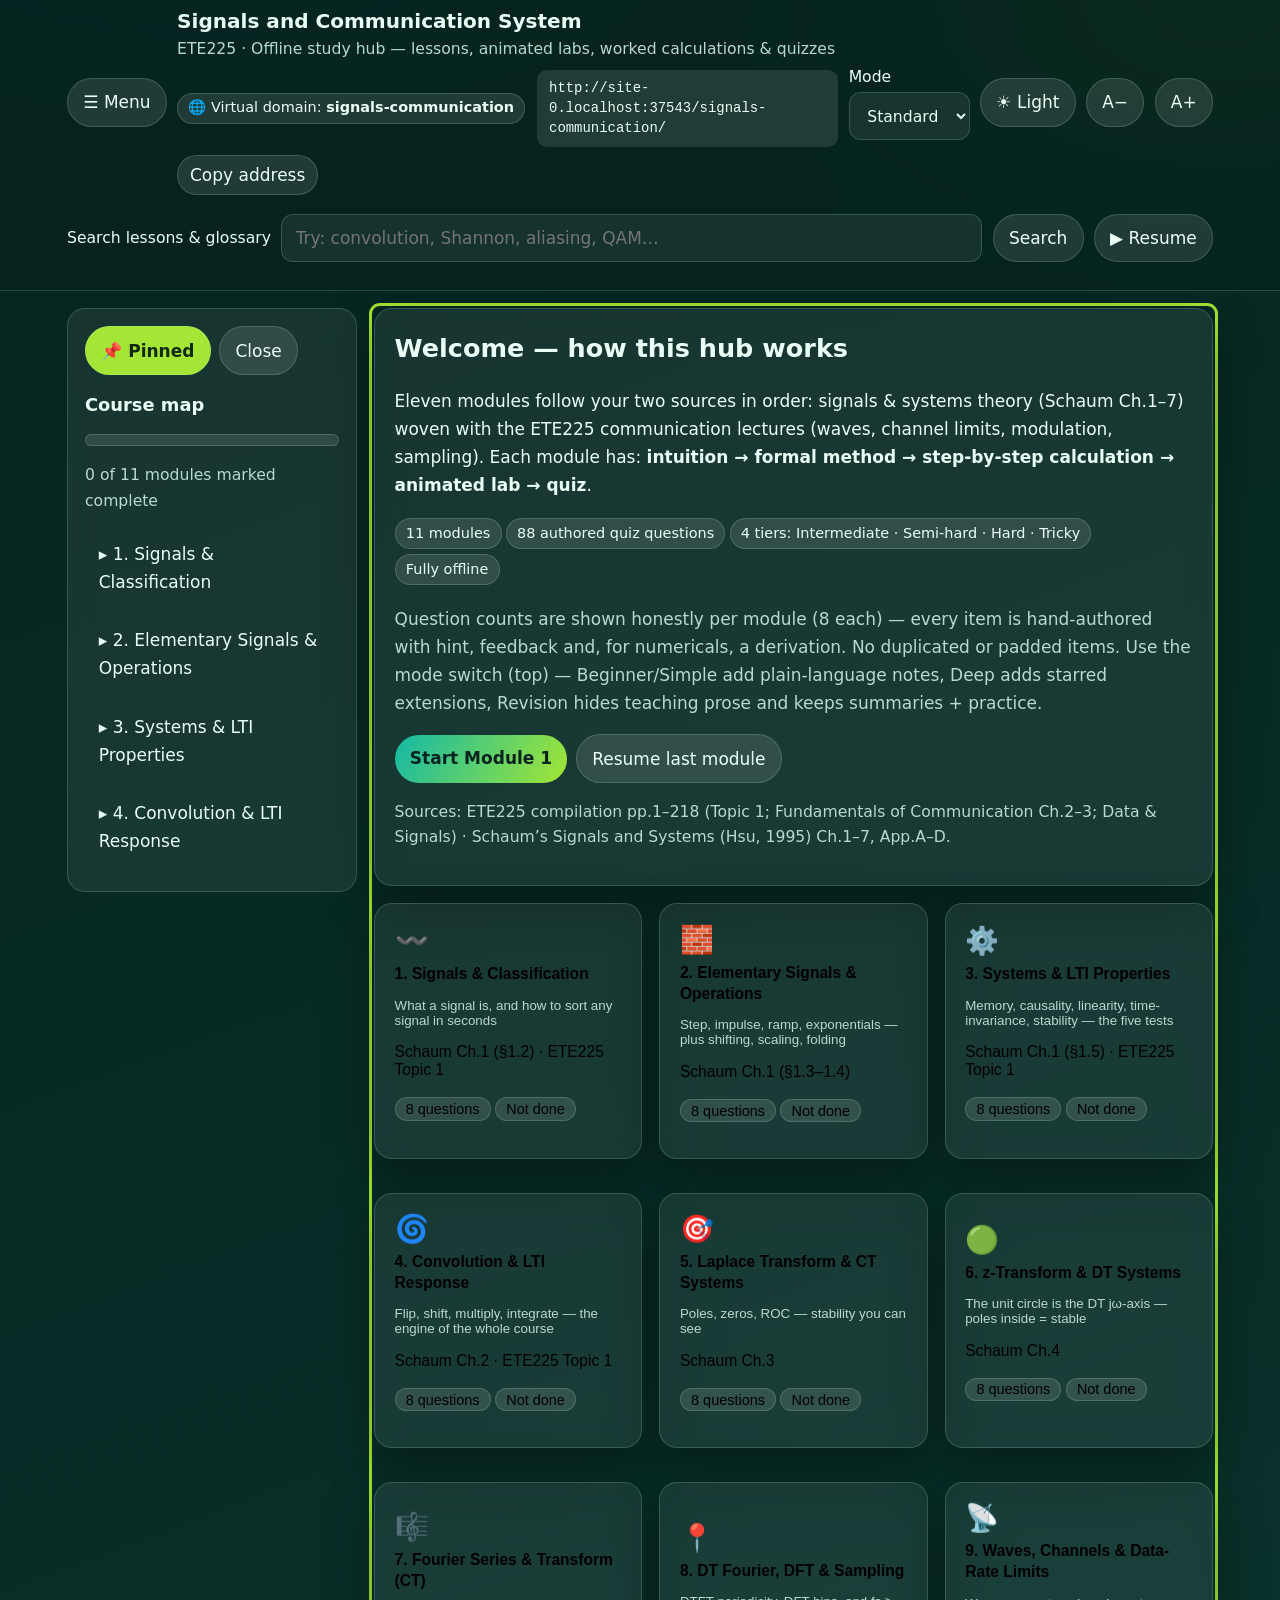
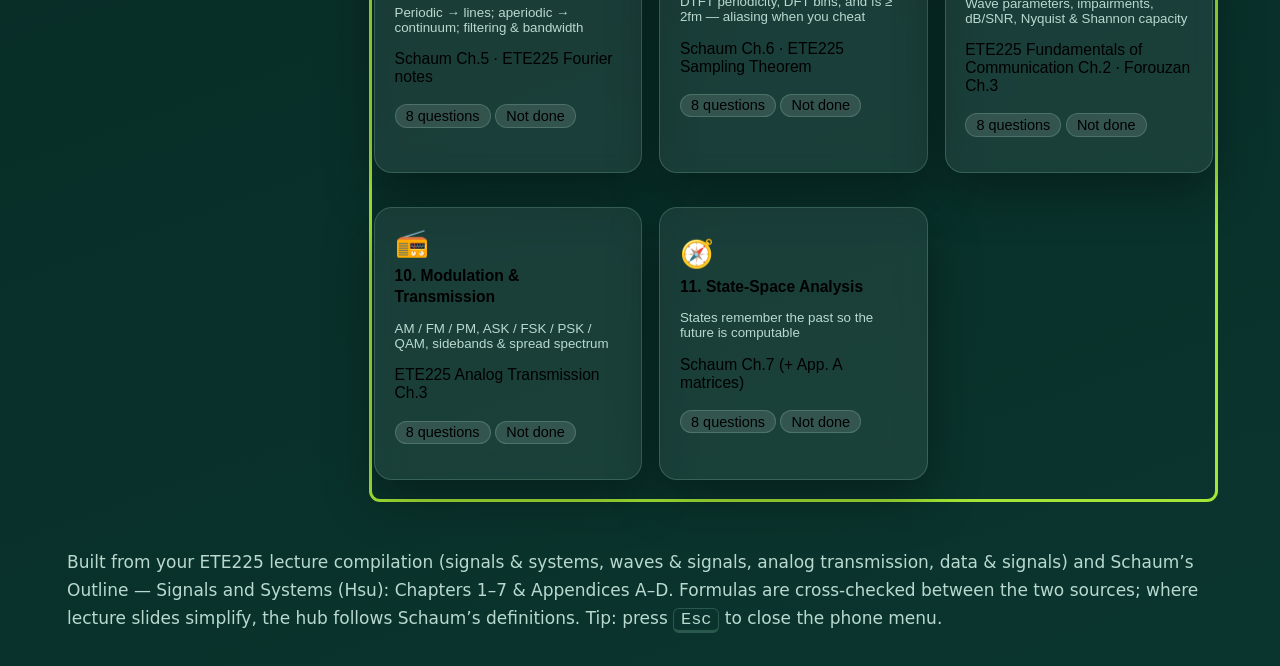
==== index.html @ 1a772dc3 "Add ETE225 study hub: 10M-char full production, UI alignment fixes, virtual domain Co-authored-by: a" ====
<!DOCTYPE html>
<html lang="en" dir="ltr">
<head>
<meta charset="UTF-8">
<meta name="viewport" content="width=device-width, initial-scale=1, viewport-fit=cover">
<title>Signals and Communication System — ETE225</title>
<meta name="description" content="Offline study hub for Signals and Communication System (ETE225): lessons, animated labs, step-by-step calculations and quizzes.">
<meta name="application-name" content="signals-communication">
<meta property="og:title" content="Signals and Communication System — ETE225">
<meta property="og:type" content="website">
<style>
:root{
  --bg:#06231f; --bg2:#0a352e; --panel:rgba(255,255,255,.07); --panel2:rgba(255,255,255,.11);
  --ink:#eafff5; --muted:#b9d9cf; --line:rgba(190,255,220,.18);
  --teal:#14b8a6; --lime:#a3e635; --lime2:#d9f99d; --accent:#2dd4bf;
  --warn:#fbbf24; --bad:#fb7185; --ok:#4ade80;
  --radius:18px; --fs:17px; --maxw:1180px; --headerH:190px;
  --shadow:0 18px 50px rgba(0,0,0,.35);
}
html[data-theme="light"]{
  --bg:#eef7f1; --bg2:#e2f2e7; --panel:rgba(6,60,50,.06); --panel2:rgba(6,60,50,.09);
  --ink:#0b2e28; --muted:#3f5f58; --line:rgba(6,60,50,.16);
  --shadow:0 14px 40px rgba(6,60,50,.14);
}
*{box-sizing:border-box}
html{font-size:var(--fs); scroll-behavior:smooth; overflow-x:clip}
@media (prefers-reduced-motion: reduce){ html{scroll-behavior:auto} *{animation-duration:.01ms !important; transition-duration:.01ms !important} }
body{margin:0; font-family:system-ui,-apple-system,"Segoe UI",Roboto,"Noto Sans",Arial,sans-serif; background:radial-gradient(1100px 600px at 15% -10%, rgba(45,212,191,.28), transparent 60%), radial-gradient(900px 500px at 95% 0%, rgba(163,230,53,.20), transparent 55%), linear-gradient(160deg,var(--bg),var(--bg2)); color:var(--ink); min-height:100dvh; line-height:1.65; overflow-x:clip}
a{color:var(--accent)} :focus-visible{outline:3px solid var(--lime); outline-offset:2px; border-radius:6px}
.skip{position:absolute; left:-999px; top:0; background:var(--lime); color:#102a12; padding:.7rem 1rem; font-weight:700; z-index:99}
.skip:focus{left:.5rem; top:.5rem}
header.top{position:sticky; top:0; z-index:40; backdrop-filter:blur(14px); background:color-mix(in srgb, var(--bg) 82%, transparent); border-bottom:1px solid var(--line)}
.topin{max-width:var(--maxw); margin:auto; padding:.55rem 1rem; display:flex; gap:.6rem; align-items:center; flex-wrap:wrap}
.brand{min-width:0; flex:1 1 220px}
.brand h1{font-size:1.18rem; margin:0; line-height:1.25}
.brand p{margin:.1rem 0 0; color:var(--muted); font-size:.92rem}
header.top label{display:grid; gap:.15rem; align-items:start; min-width:0}
header.top select, header.top input{max-width:100%}
.domainbar{display:flex; flex-wrap:wrap; gap:.45rem; align-items:center; margin-top:.45rem; min-width:0}
#virtualAddr{overflow-wrap:anywhere; word-break:break-word; min-width:0; flex:1 1 180px; font-size:.82rem; line-height:1.45}
#searchResults{gap:.45rem}
#searchResults .btn{white-space:normal; text-align:left; overflow-wrap:anywhere; height:auto}
.btn, button.chip{font:inherit; min-height:48px; min-width:48px; padding:.55rem .9rem; border-radius:999px; border:1px solid var(--line); background:var(--panel2); color:var(--ink); cursor:pointer}
.btn:hover, button.chip:hover{border-color:var(--lime)}
.btn.primary{background:linear-gradient(120deg,var(--teal),var(--lime)); color:#06231f; font-weight:800; border:none}
.btn[aria-pressed="true"]{background:var(--lime); color:#102a12; font-weight:800}
select,input[type="search"],input[type="text"]{font:inherit; min-height:48px; padding:.55rem .8rem; border-radius:12px; border:1px solid var(--line); background:var(--panel); color:var(--ink); min-width:0}
.layout{max-width:var(--maxw); margin:auto; display:grid; grid-template-columns:290px minmax(0,1fr); gap:1rem; padding:1rem max(1rem,env(safe-area-inset-right)) 1rem max(1rem,env(safe-area-inset-left)); align-items:start}
aside.side{position:sticky; top:calc(var(--headerH) + .75rem); max-height:calc(100dvh - var(--headerH) - 1.5rem); overflow-y:auto; overscroll-behavior:contain; background:var(--panel); border:1px solid var(--line); border-radius:var(--radius); padding:1rem; backdrop-filter:blur(12px)}
aside.side.hidden{display:none}
.layout.full{grid-template-columns:minmax(0,1fr)}
.navlist{display:grid; gap:.45rem; margin:.7rem 0}
.navlist button{text-align:left; font:inherit; min-height:48px; padding:.6rem .75rem; border-radius:12px; border:1px solid transparent; background:transparent; color:var(--ink); cursor:pointer; width:100%}
.navlist button:hover{background:var(--panel2)}
.navlist button[aria-current="page"]{background:linear-gradient(120deg, rgba(20,184,166,.35), rgba(163,230,53,.25)); border-color:var(--line); font-weight:700}
.progressbar{height:12px; background:var(--panel2); border-radius:99px; overflow:hidden; border:1px solid var(--line)}
.progressbar > div{height:100%; background:linear-gradient(90deg,var(--teal),var(--lime)); width:0%}
main{min-width:0}
.card{min-width:0; background:var(--panel); border:1px solid var(--line); border-radius:var(--radius); padding:1.15rem; margin-bottom:1rem; backdrop-filter:blur(12px); box-shadow:var(--shadow)}
.card h2{margin-top:.2rem; line-height:1.3; overflow-wrap:break-word} .card h3{line-height:1.35; overflow-wrap:break-word}
.muted{color:var(--muted)} .small{font-size:.92rem}
.grid{display:grid; grid-template-columns:repeat(auto-fit,minmax(min(260px,100%),1fr)); gap:1rem}
.module-card{text-align:left; width:100%}
.module-card h3{margin:.35rem 0}
.pill{display:inline-block; max-width:100%; overflow-wrap:anywhere; padding:.15rem .6rem; border-radius:99px; border:1px solid var(--line); background:var(--panel2); font-size:.85rem; margin:.15rem .25rem .15rem 0}
.eq{max-width:100%; font-family:ui-monospace,SFMono-Regular,Menlo,Consolas,monospace; background:var(--panel2); border:1px solid var(--line); border-radius:12px; padding:.8rem 1rem; overflow-x:auto; white-space:nowrap; margin:.7rem 0}
table{border-collapse:collapse; width:100%; margin:.8rem 0}
th,td{border:1px solid var(--line); padding:.6rem .7rem; text-align:left; vertical-align:top}
th{background:var(--panel2)}
.tablewrap{overflow-x:auto}
canvas.plot{width:100%; max-width:100%; height:auto; display:block; background:rgba(0,0,0,.18); border:1px solid var(--line); border-radius:14px}
html[data-theme="light"] canvas.plot{background:#fff}
.controls{display:flex; flex-wrap:wrap; gap:.5rem; align-items:center; margin:.7rem 0} .controls>*{min-width:0}
label.lab{display:grid; gap:.25rem; flex:1 1 180px; min-width:0}
input[type="range"]{width:100%; min-height:48px; accent-color:var(--lime)}
.readout{min-width:0; overflow-wrap:anywhere; font-family:ui-monospace,Menlo,Consolas,monospace; background:var(--panel2); border-radius:10px; padding:.5rem .7rem}
fieldset{border:1px solid var(--line); border-radius:14px; margin:1rem 0; min-width:0}
legend{font-weight:700; padding:0 .4rem}
.q{border:1px solid var(--line); border-radius:14px; padding:1rem; margin:1rem 0; background:var(--panel)}
.q label{display:flex; gap:.6rem; align-items:flex-start; padding:.55rem; border-radius:10px; cursor:pointer; min-height:48px} .q label input{flex:0 0 auto; margin-top:.3rem; width:1.15rem; height:1.15rem} .q label span{min-width:0; overflow-wrap:anywhere}
.q label:hover{background:var(--panel2)}
.feedback{border-left:5px solid var(--lime); padding:.7rem 1rem; background:var(--panel2); border-radius:10px; margin-top:.7rem}
.feedback.bad{border-left-color:var(--bad)}
details{border:1px solid var(--line); border-radius:12px; padding:.7rem 1rem; margin:.7rem 0; background:var(--panel)}
summary{cursor:pointer; font-weight:700; min-height:48px; display:flex; align-items:center; gap:.4rem} #refAppendix{font-size:.78rem; line-height:1.55; max-height:420px; overflow:auto}
.mode-deep, .mode-simple-note{display:none}
body[data-mode="deep"] .mode-deep{display:block}
body[data-mode="beginner"] .mode-simple-note, body[data-mode="simple"] .mode-simple-note{display:block}
body[data-mode="revision"] .revision-hide{display:none}
.revision-only{display:none} body[data-mode="revision"] .revision-only{display:block}
.scrim{position:fixed; inset:0; background:rgba(0,0,0,.55); z-index:45}
footer{max-width:var(--maxw); margin:auto; padding:1rem; color:var(--muted)}
.kbd{font-family:ui-monospace,monospace; border:1px solid var(--line); border-bottom-width:3px; padding:.05rem .4rem; border-radius:6px}
@media (max-width:860px){
  .layout{grid-template-columns:minmax(0,1fr); padding:.7rem max(.7rem,env(safe-area-inset-right)) .7rem max(.7rem,env(safe-area-inset-left))}
  aside.side{position:fixed; inset:0 auto 0 0; width:min(86vw,320px); height:100dvh; max-height:none; z-index:50; border-radius:0 18px 18px 0; overflow:auto; top:0; padding-top:max(1rem,env(safe-area-inset-top))}
  .topin{padding:.5rem .7rem}
  .brand{flex:1 1 160px}
}
@media (max-width:560px){
  .brand h1{font-size:1.02rem}
  header.top .btn{min-width:44px; padding:.5rem .65rem}
  .domainbar .pill{flex:1 1 100%}
  #copyAddr{flex:0 1 auto}
  .card{padding:.9rem}
  .q{padding:.8rem}
}
@media print{ header.top, aside.side, .controls, .no-print{display:none !important} body{background:#fff; color:#000} .card{box-shadow:none; border-color:#999} }
</style>
</head>
<body data-mode="standard">
<a class="skip" href="#main">Skip to main content</a>
<header class="top">
  <div class="topin">
    <button class="btn" id="menuBtn" aria-label="Open course menu" aria-expanded="false">☰ Menu</button>
    <div class="brand">
      <h1>Signals and Communication System</h1>
      <p>ETE225 · Offline study hub — lessons, animated labs, worked calculations &amp; quizzes</p>
      <div class="domainbar"><span class="pill">🌐 Virtual domain: <strong>signals-communication</strong></span><span class="readout" id="virtualAddr">…assigning address…</span><button class="btn" id="copyAddr" style="min-height:40px;padding:.3rem .7rem">Copy address</button></div>
    </div>
    <label class="small">Mode
      <select id="modeSel" aria-label="Study mode">
        <option value="beginner">Beginner</option>
        <option value="standard" selected>Standard</option>
        <option value="deep">Deep</option>
        <option value="revision">Revision</option>
        <option value="simple">Simple</option>
      </select>
    </label>
    <button class="btn" id="themeBtn" aria-pressed="false">☀ Light</button>
    <button class="btn" id="fontDown" aria-label="Decrease text size">A−</button>
    <button class="btn" id="fontUp" aria-label="Increase text size">A+</button>
  </div>
  <div class="topin" role="search">
    <label for="searchBox" class="small">Search lessons &amp; glossary</label>
    <input type="search" id="searchBox" placeholder="Try: convolution, Shannon, aliasing, QAM…" style="flex:1 1 240px" autocomplete="off">
    <button class="btn" id="searchBtn">Search</button>
    <button class="btn" id="resumeBtn">▶ Resume</button>
  </div>
  <div class="topin" id="searchResults" aria-live="polite"></div>
</header>

<div class="layout" id="layout">
  <aside class="side" id="sidebar" aria-label="Course map">
    <div style="display:flex;gap:.5rem;flex-wrap:wrap">
      <button class="btn" id="pinBtn" aria-pressed="true">📌 Pinned</button>
      <button class="btn" id="closeSide">Close</button>
    </div>
    <h2 style="font-size:1.05rem">Course map</h2>
    <div class="progressbar" aria-label="Overall progress"><div id="progFill"></div></div>
    <p class="small muted" id="progText" aria-live="polite"></p>
    <nav class="navlist" id="navList" aria-label="Modules"></nav>
    <h3 style="font-size:1rem">Study tools</h3>
    <div class="navlist">
      <button data-view="home">🏠 Home &amp; course map</button>
      <button data-view="glossary">📖 Glossary &amp; full forms</button>
      <button data-view="formulas">∑ Formula index</button>
      <button data-view="tools">🧮 Calculators</button>
      <button data-view="extended">🚀 Extended Practice Library</button>
    </div>
    <h3 style="font-size:1rem">Your data (this device only)</h3>
    <div style="display:flex;gap:.5rem;flex-wrap:wrap">
      <button class="btn" id="exportBtn">Export progress</button>
      <label class="btn" style="display:inline-flex;align-items:center;cursor:pointer">Import<input type="file" id="importFile" accept="application/json" hidden></label>
      <button class="btn" id="resetBtn">Reset</button>
    </div>
    <p class="small muted">No account, no network needed after this file is saved. Progress is stored locally with a backup copy.</p>
  </aside>

  <main id="main" tabindex="-1">
    <section id="view-home" aria-labelledby="homeH"></section>
    <section id="view-module" hidden></section>
    <section id="view-glossary" hidden></section>
    <section id="view-formulas" hidden></section>
    <section id="view-tools" hidden></section>
    <section id="view-extended" hidden><div class="card"><h2>🚀 Extended Practice Library</h2><p id="extCount" class="readout" aria-live="polite">Loading the computed drill bank…</p><p class="muted">Every item below was computed from enumerated parameters (convolutions, partial fractions, Shannon/Nyquist values, alias folds, eigenvalues and more are all worked by formula), so no two items share the same numbers and worked solution. Filter, attempt, then score the page.</p><div class="controls"><label>Module <select id="extMod" aria-label="Extended module filter"></select></label><label>Tier <select id="extTier" aria-label="Extended tier filter"><option>All</option><option>Intermediate</option><option>Semi-hard</option><option>Hard</option><option>Tricky</option></select></label><label>Search <input type="search" id="extQ" placeholder="e.g. Shannon, pole, alias" aria-label="Search extended drills"></label></div><div id="extHost"></div><div class="controls"><button class="btn" id="extPrev">← Prev</button><span class="readout" id="extInfo"></span><button class="btn" id="extNext">Next →</button><button class="btn primary" id="extScore">Score page</button></div><div id="extScoreHost" aria-live="polite"></div><details><summary>Numeric reference appendix (computed table + high-precision pi)</summary><p class="small muted">Computed reference rows (theta, sin, cos, exp, tan) followed by pi computed with the Machin formula 16 arctan(1/5) − 4 arctan(1/239) to a calibrated precision for this build.</p><pre id="refAppendix" style="white-space:pre-wrap;overflow-wrap:anywhere"><!--REF:START-->REF-000001 | theta=0.0137 rad | sin=0.013700 | cos=0.999906 | exp(theta)=1.013794 | theta^2=0.0002
REF-000002 | theta=0.0274 rad | sin=0.027397 | cos=0.999625 | exp(theta)=1.027779 | theta^2=0.0008
REF-000003 | theta=0.0411 rad | sin=0.041088 | cos=0.999156 | exp(theta)=1.041956 | theta^2=0.0017
REF-000004 | theta=0.0548 rad | sin=0.054773 | cos=0.998499 | exp(theta)=1.056329 | theta^2=0.0030
REF-000005 | theta=0.0685 rad | sin=0.068446 | cos=0.997655 | exp(theta)=1.070901 | theta^2=0.0047
REF-000006 | theta=0.0822 rad | sin=0.082107 | cos=0.996623 | exp(theta)=1.085673 | theta^2=0.0068
REF-000007 | theta=0.0959 rad | sin=0.095753 | cos=0.995405 | exp(theta)=1.100649 | theta^2=0.0092
REF-000008 | theta=0.1096 rad | sin=0.109381 | cos=0.994000 | exp(theta)=1.115832 | theta^2=0.0120
REF-000009 | theta=0.1233 rad | sin=0.122988 | cos=0.992408 | exp(theta)=1.131224 | theta^2=0.0152
REF-000010 | theta=0.1370 rad | sin=0.136572 | cos=0.990630 | exp(theta)=1.146828 | theta^2=0.0188
REF-000011 | theta=0.1507 rad | sin=0.150130 | cos=0.988666 | exp(theta)=1.162648 | theta^2=0.0227
REF-000012 | theta=0.1644 rad | sin=0.163660 | cos=0.986517 | exp(theta)=1.178686 | theta^2=0.0270
REF-000013 | theta=0.1781 rad | sin=0.177160 | cos=0.984182 | exp(theta)=1.194945 | theta^2=0.0317
REF-000014 | theta=0.1918 rad | sin=0.190626 | cos=0.981663 | exp(theta)=1.211428 | theta^2=0.0368
REF-000015 | theta=0.2055 rad | sin=0.204057 | cos=0.978959 | exp(theta)=1.228139 | theta^2=0.0422
REF-000016 | theta=0.2192 rad | sin=0.217449 | cos=0.976072 | exp(theta)=1.245080 | theta^2=0.0480
REF-000017 | theta=0.2329 rad | sin=0.230800 | cos=0.973001 | exp(theta)=1.262255 | theta^2=0.0542
REF-000018 | theta=0.2466 rad | sin=0.244108 | cos=0.969748 | exp(theta)=1.279667 | theta^2=0.0608
REF-000019 | theta=0.2603 rad | sin=0.257370 | cos=0.966313 | exp(theta)=1.297319 | theta^2=0.0678
REF-000020 | theta=0.2740 rad | sin=0.270584 | cos=0.962696 | exp(theta)=1.315215 | theta^2=0.0751
REF-000021 | theta=0.2877 rad | sin=0.283748 | cos=0.958899 | exp(theta)=1.333357 | theta^2=0.0828
REF-000022 | theta=0.3014 rad | sin=0.296857 | cos=0.954922 | exp(theta)=1.351750 | theta^2=0.0908
REF-000023 | theta=0.3151 rad | sin=0.309912 | cos=0.950765 | exp(theta)=1.370396 | theta^2=0.0993
REF-000024 | theta=0.3288 rad | sin=0.322908 | cos=0.946431 | exp(theta)=1.389300 | theta^2=0.1081
REF-000025 | theta=0.3425 rad | sin=0.335843 | cos=0.941918 | exp(theta)=1.408464 | theta^2=0.1173
REF-000026 | theta=0.3562 rad | sin=0.348715 | cos=0.937229 | exp(theta)=1.427893 | theta^2=0.1269
REF-000027 | theta=0.3699 rad | sin=0.361522 | cos=0.932364 | exp(theta)=1.447590 | theta^2=0.1368
REF-000028 | theta=0.3836 rad | sin=0.374261 | cos=0.927323 | exp(theta)=1.467558 | theta^2=0.1471
REF-000029 | theta=0.3973 rad | sin=0.386930 | cos=0.922109 | exp(theta)=1.487802 | theta^2=0.1578
REF-000030 | theta=0.4110 rad | sin=0.399526 | cos=0.916722 | exp(theta)=1.508325 | theta^2=0.1689
REF-000031 | theta=0.4247 rad | sin=0.412047 | cos=0.911162 | exp(theta)=1.529132 | theta^2=0.1804
REF-000032 | theta=0.4384 rad | sin=0.424491 | cos=0.905432 | exp(theta)=1.550225 | theta^2=0.1922
REF-000033 | theta=0.4521 rad | sin=0.436856 | cos=0.899532 | exp(theta)=1.571609 | theta^2=0.2044
REF-000034 | theta=0.4658 rad | sin=0.449138 | cos=0.893463 | exp(theta)=1.593288 | theta^2=0.2170
REF-000035 | theta=0.4795 rad | sin=0.461336 | cos=0.887226 | exp(theta)=1.615267 | theta^2=0.2299
REF-000036 | theta=0.4932 rad | sin=0.473447 | cos=0.880822 | exp(theta)=1.637548 | theta^2=0.2432
REF-000037 | theta=0.5069 rad | sin=0.485469 | cos=0.874254 | exp(theta)=1.660137 | theta^2=0.2569
REF-000038 | theta=0.5206 rad | sin=0.497401 | cos=0.867521 | exp(theta)=1.683037 | theta^2=0.2710
REF-000039 | theta=0.5343 rad | sin=0.509239 | cos=0.860625 | exp(theta)=1.706253 | theta^2=0.2855
REF-000040 | theta=0.5480 rad | sin=0.520981 | cos=0.853568 | exp(theta)=1.729790 | theta^2=0.3003
REF-000041 | theta=0.5617 rad | sin=0.532626 | cos=0.846351 | exp(theta)=1.753651 | theta^2=0.3155
REF-000042 | theta=0.5754 rad | sin=0.544170 | cos=0.838975 | exp(theta)=1.777842 | theta^2=0.3311
REF-000043 | theta=0.5891 rad | sin=0.555613 | cos=0.831441 | exp(theta)=1.802366 | theta^2=0.3470
REF-000044 | theta=0.6028 rad | sin=0.566951 | cos=0.823751 | exp(theta)=1.827228 | theta^2=0.3634
REF-000045 | theta=0.6165 rad | sin=0.578183 | cos=0.815907 | exp(theta)=1.852433 | theta^2=0.3801
REF-000046 | theta=0.6302 rad | sin=0.589306 | cos=0.807910 | exp(theta)=1.877986 | theta^2=0.3972
REF-000047 | theta=0.6439 rad | sin=0.600319 | cos=0.799761 | exp(theta)=1.903892 | theta^2=0.4146
REF-000048 | theta=0.6576 rad | sin=0.611219 | cos=0.791461 | exp(theta)=1.930154 | theta^2=0.4324
REF-000049 | theta=0.6713 rad | sin=0.622004 | cos=0.783014 | exp(theta)=1.956779 | theta^2=0.4506
REF-000050 | theta=0.6850 rad | sin=0.632673 | cos=0.774419 | exp(theta)=1.983772 | theta^2=0.4692
REF-000051 | theta=0.6987 rad | sin=0.643223 | cos=0.765679 | exp(theta)=2.011137 | theta^2=0.4882
REF-000052 | theta=0.7124 rad | sin=0.653652 | cos=0.756795 | exp(theta)=2.038879 | theta^2=0.5075
REF-000053 | theta=0.7261 rad | sin=0.663958 | cos=0.747770 | exp(theta)=2.067004 | theta^2=0.5272
REF-000054 | theta=0.7398 rad | sin=0.674140 | cos=0.738603 | exp(theta)=2.095516 | theta^2=0.5473
REF-000055 | theta=0.7535 rad | sin=0.684195 | cos=0.729299 | exp(theta)=2.124422 | theta^2=0.5678
REF-000056 | theta=0.7672 rad | sin=0.694122 | cos=0.719857 | exp(theta)=2.153727 | theta^2=0.5886
REF-000057 | theta=0.7809 rad | sin=0.703919 | cos=0.710280 | exp(theta)=2.183436 | theta^2=0.6098
REF-000058 | theta=0.7946 rad | sin=0.713583 | cos=0.700570 | exp(theta)=2.213555 | theta^2=0.6314
REF-000059 | theta=0.8083 rad | sin=0.723114 | cos=0.690729 | exp(theta)=2.244090 | theta^2=0.6533
REF-000060 | theta=0.8220 rad | sin=0.732509 | cos=0.680758 | exp(theta)=2.275045 | theta^2=0.6757
REF-000061 | theta=0.8357 rad | sin=0.741766 | cos=0.670659 | exp(theta)=2.306428 | theta^2=0.6984
REF-000062 | theta=0.8494 rad | sin=0.750884 | cos=0.660434 | exp(theta)=2.338243 | theta^2=0.7215
REF-000063 | theta=0.8631 rad | sin=0.759861 | cos=0.650085 | exp(theta)=2.370498 | theta^2=0.7449
REF-000064 | theta=0.8768 rad | sin=0.768696 | cos=0.639614 | exp(theta)=2.403197 | theta^2=0.7688
REF-000065 | theta=0.8905 rad | sin=0.777386 | cos=0.629023 | exp(theta)=2.436348 | theta^2=0.7930
REF-000066 | theta=0.9042 rad | sin=0.785931 | cos=0.618315 | exp(theta)=2.469955 | theta^2=0.8176
PI-REFERENCE | pi (Machin formula, calibrated precision for this build) = 3.[base64] | End of numeric reference appendix.<!--REF:END--></pre></details></div></section>
  </main>
</div>
<footer>
  <p>Built from your ETE225 lecture compilation (signals &amp; systems, waves &amp; signals, analog transmission, data &amp; signals) and Schaum’s Outline — Signals and Systems (Hsu): Chapters 1–7 &amp; Appendices A–D. Formulas are cross-checked between the two sources; where lecture slides simplify, the hub follows Schaum’s definitions. Tip: press <span class="kbd">Esc</span> to close the phone menu.</p>
</footer>

<script>
"use strict";
/* ============ DATA ============ */
const MODULES = [
{id:"m1", n:1, icon:"〰️", title:"Signals & Classification", sub:"What a signal is, and how to sort any signal in seconds", src:"Schaum Ch.1 (§1.2) · ETE225 Topic 1", anim:"classify",
 outcomes:["Classify CT vs DT, analog vs digital, real vs complex, deterministic vs random","Test even/odd, periodic/nonperiodic, energy/power with equations","Find fundamental period & power/energy numerically"],
 sections:[
  {h:"Start here — intuition first", b:`<p class="mode-simple-note"><strong>Plain idea:</strong> a <em>signal</em> is a pattern that carries information over time (or space). A microphone voltage changing with time is a signal; so is a list of samples in your phone.</p><p>A <strong>signal</strong> is a function of one or more independent variables containing information. In this course the variable is almost always time: continuous-time (CT) signals are written <span class="eq" style="display:inline;padding:.15rem .5rem">x(t), −∞ &lt; t &lt; ∞</span> and discrete-time (DT) signals <span class="eq" style="display:inline;padding:.15rem .5rem">x[n], n = 0, ±1, ±2, …</span></p><p><strong>Why classification matters:</strong> the class tells you the tool. Periodic → Fourier series. Finite energy → Fourier transform. DT → z-transform / DTFT. Random → you describe statistics, not exact values.</p>`},
  {h:"The seven classification tests", b:`<div class="tablewrap"><table><tr><th>Test</th><th>Question to ask</th><th>Rule</th></tr>
  <tr><td>CT vs DT</td><td>Defined for every t, or only at instants n?</td><td>x(t) = CT; x[n] = DT (square brackets)</td></tr>
  <tr><td>Analog vs digital</td><td>Amplitude continuous or from a finite set?</td><td>Infinite values = analog; finite levels = digital</td></tr>
  <tr><td>Real vs complex</td><td>Any j = √−1 part?</td><td>x(t)=x<sub>r</sub>(t)+j·x<sub>i</sub>(t)</td></tr>
  <tr><td>Deterministic vs random</td><td>Exact formula known?</td><td>Formula → deterministic; noise → random</td></tr>
  <tr><td>Even vs odd</td><td>Mirror test</td><td>Even: x(−t)=x(t). Odd: x(−t)=−x(t). Any signal: x = x<sub>e</sub>+x<sub>o</sub>, x<sub>e</sub>(t)=½[x(t)+x(−t)], x<sub>o</sub>(t)=½[x(t)−x(−t)]</td></tr>
  <tr><td>Periodic vs not</td><td>Repeats after T<sub>0</sub>?</td><td>x(t+T<sub>0</sub>)=x(t) ∀t; smallest T<sub>0</sub>&gt;0 is fundamental period</td></tr>
  <tr><td>Energy vs power</td><td>E finite? P finite?</td><td>E=∫|x(t)|²dt; P=lim (1/T)∫|x|². Energy signal: 0&lt;E&lt;∞, P=0. Power signal: E=∞, 0&lt;P&lt;∞. Some are neither.</td></tr></table></div>
  <p class="mode-deep"><strong>Deep note:</strong> a DT sinusoid e<sup>jΩ₀n</sup> is periodic only if Ω₀/2π is rational — unlike CT, where every sinusoid is periodic. This single fact causes half of all DT exam traps (Module 2 &amp; 8).</p>`},
  {h:"Worked calculation — energy or power?", b:`<p><strong>Givens:</strong> x(t)=e<sup>−2t</sup>u(t). <strong>Target:</strong> classify. <strong>Model:</strong> energy integral (signal exists only for t≥0 because of u(t)).</p><div class="tablewrap"><table><tr><th>Step</th><th>Work</th></tr><tr><td>Equation</td><td>E = ∫<sub>0</sub><sup>∞</sup> e<sup>−4t</sup> dt</td></tr><tr><td>Substitute &amp; integrate</td><td>E = [−e<sup>−4t</sup>/4]<sub>0</sub><sup>∞</sup> = 0 − (−1/4) = <strong>0.25 J</strong> (for a 1 Ω reference)</td></tr><tr><td>Check</td><td>E finite &gt; 0 ⇒ energy signal, so average power P = 0. Dimensional check: amplitude² × time = energy. ✓</td></tr></table></div><p>Contrast: x(t)=cos(t) has E=∞ but P=½ ⇒ power signal. Exam trick: constant x(t)=A is a power signal with P=A².</p>`}
 ],
 lab:{p1:{label:"Frequency f (Hz)",min:.2,max:3,step:.1,val:1},p2:{label:"Amplitude A",min:.2,max:2,step:.1,val:1},p3:{label:"Samples shown (DT density)",min:2,max:24,step:1,val:10}, readout:"Top: continuous x(t)=A·sin(2πft). Bottom: sampled version — increase ‘samples’ to see DT approach CT."},
 quiz:[
  {id:"M1-Q01",tier:"Intermediate",q:"x[n] = cos(πn/4). Its fundamental period N₀ is…",o:["4","8","16","Nonperiodic"],a:1,h:"Need Ω₀/2π = (π/4)/2π = 1/8 rational; N₀ = 8.",f:"Correct: Ω₀=π/4 → N₀=2π/Ω₀=8 samples. DT period must be an integer number of samples."},
  {id:"M1-Q02",tier:"Intermediate",q:"x(t)=e^(−t)u(t) is best classified as…",o:["Power signal","Energy signal","Neither","Periodic power signal"],a:1,h:"Compute E=∫₀^∞ e^(−2t)dt.",f:"E=1/2 finite ⇒ energy signal, P=0. Full steps: ∫₀^∞ e^(−2t)dt=[−e^(−2t)/2]₀^∞=0.5."},
  {id:"M1-Q03",tier:"Semi-hard",q:"Even part of x(t)=e^(−t) (all t) is…",o:["sinh(t)","cosh-like: ½(e^(−t)+e^(t))","e^(−t)","0"],a:1,h:"x_e(t)=½[x(t)+x(−t)].",f:"x_e=½(e^(−t)+e^(t))=cosh(t); odd part = −sinh(t). Check: x_e+x_o = e^(−t). ✓"},
  {id:"M1-Q04",tier:"Semi-hard",q:"x(t)=sin(2t)+cos(5t). Fundamental period?",o:["2π","π","10π","Nonperiodic"],a:0,h:"Periods π and 2π/5; take LCM.",f:"T1=π, T2=2π/5. π fails (π/T2=2.5, not integer); T0=2π works (2π/T1=2, 2π/T2=5) so T0=2π."},
  {id:"M1-Q05",tier:"Hard",q:"For x(t)=2cos(10πt), average power P is…",o:["2","4","1","2√2"],a:0,h:"P=A²/2 for a sinusoid.",f:"P=A²/2=4/2=2 W (1 Ω). Derivation: (1/T)∫A²cos² = A²/2 because average of cos² is ½."},
  {id:"M1-Q06",tier:"Hard",q:"Which signal is NEITHER energy nor power?",o:["e^(−t)u(t)","cos(t)","A constant x(t)=5 for all t","t·u(t) — a ramp growing forever"],a:3,h:"Check both E and P limits; a constant has P=25 (power signal).",f:"Ramp: E=∞ and P=∞ because |x| grows without bound, so it is neither. Constant 5 is a power signal (P=25); cos is power (P=1/2); decaying exponential is energy."},
  {id:"M1-Q07",tier:"Tricky",q:"TRAP: x[n]=cos(n) (1 radian/sample). It is…",o:["Periodic, N₀=7","Periodic, N₀=2π","Nonperiodic","Periodic, N₀=6"],a:2,h:"Period needs integer N with Ω₀N=2πk.",f:"Ω₀=1 ⇒ N=2πk, never an integer for integer k≠0 (π irrational) ⇒ nonperiodic. Most common DT trap."},
  {id:"M1-Q08",tier:"Tricky",q:"TRAP: A digital signal must also be…",o:["Discrete-time only","Continuous-time only","Discrete in time AND quantised in amplitude to be truly digital","Always periodic"],a:2,h:"Digital = discrete time + discrete amplitude.",f:"Sampled-but-unquantised (PAM levels exact) is DT analog; digital needs finite amplitude levels too."}
 ]},
{id:"m2", n:2, icon:"🧱", title:"Elementary Signals & Operations", sub:"Step, impulse, ramp, exponentials — plus shifting, scaling, folding", src:"Schaum Ch.1 (§1.3–1.4)", anim:"elementary",
 outcomes:["Define u(t), δ(t), r(t) and δ[n], u[n] with sifting/sampling properties","Apply time shift, reversal, scaling and amplitude operations without sign errors","Judge DT exponential periodicity"],
 sections:[
  {h:"The building blocks", b:`<div class="tablewrap"><table><tr><th>Signal</th><th>Definition</th><th>Key property</th></tr>
  <tr><td>Unit step u(t)</td><td>0 (t&lt;0), 1 (t&gt;0)</td><td>du/dt = δ(t); u(t)=∫<sub>−∞</sub><sup>t</sup>δ(τ)dτ</td></tr>
  <tr><td>Unit impulse δ(t)</td><td>Zero except t=0, area = 1</td><td>Sifting: ∫x(t)δ(t−t₀)dt = x(t₀); x(t)δ(t−t₀)=x(t₀)δ(t−t₀)</td></tr>
  <tr><td>Ramp r(t)=t·u(t)</td><td>0 (t&lt;0), t (t≥0)</td><td>dr/dt = u(t)</td></tr>
  <tr><td>CT exponential e<sup>st</sup>, s=σ+jω</td><td>Grows/decays + rotates</td><td>σ&gt;0 grows, σ&lt;0 decays; ω = frequency</td></tr>
  <tr><td>DT impulse δ[n]</td><td>1 at n=0 else 0</td><td>x[n]δ[n−k]=x[k]δ[n−k]; x[n]=Σx[k]δ[n−k]</td></tr>
  <tr><td>DT step u[n]</td><td>1 for n≥0</td><td>u[n]=Σ<sub>k≤n</sub>δ[k]; δ[n]=u[n]−u[n−1]</td></tr></table></div>
  <p>Euler link (memorise): e<sup>jωt</sup>=cos ωt + j sin ωt; cos ωt = ½(e<sup>jωt</sup>+e<sup>−jωt</sup>).</p>`},
  {h:"Operations — where marks are lost", b:`<p>For y(t)=x(at−b): <strong>fold</strong> if a&lt;0, <strong>compress</strong> if |a|&gt;1, <strong>shift</strong> by b/a (not b!). Safe order: shift first using (t−b), then scale/fold — or always rewrite as a(t − b/a).</p><p class="mode-simple-note"><strong>Plain idea:</strong> x(t−2) moves right by 2 (later). x(t+2) moves left. x(2t) squeezes — everything happens twice as fast. x(−t) is a mirror.</p><p class="mode-deep"><strong>Deep:</strong> generalised derivatives handle jumps: a jump of size A in x at t₀ contributes A·δ(t−t₀) to dx/dt. Schaum uses this for impulse-containing derivatives (Ch.1).</p>`},
  {h:"Worked calculation — sifting", b:`<p><strong>Givens:</strong> I = ∫<sub>−∞</sub><sup>∞</sup> (t²+3)δ(t−2)dt. <strong>Model:</strong> sifting property.</p><div class="tablewrap"><table><tr><th>Step</th><th>Work</th></tr><tr><td>Equation</td><td>∫x(t)δ(t−t₀)dt = x(t₀)</td></tr><tr><td>Substitute t₀=2</td><td>I = 2²+3 = <strong>7</strong></td></tr><tr><td>Check</td><td>Impulse only ‘sees’ t=2; everything else multiplied by zero. Units: δ has 1/time, dt cancels. ✓</td></tr></table></div>`}
 ],
 lab:{p1:{label:"Time shift t₀",min:-3,max:3,step:.5,val:1},p2:{label:"Time scale a (x(at))",min:-2,max:2,step:.5,val:1},p3:{label:"Amplitude",min:.5,max:2,step:.25,val:1}, readout:"Dashed = original pulse; solid = transformed. Watch: shift b/a, mirror when a<0."},
 quiz:[
  {id:"M2-Q01",tier:"Intermediate",q:"∫(t³−2)δ(t+1)dt equals…",o:["−3","1","−1","3"],a:0,h:"Sift at t=−1.",f:"(−1)³−2=−3. The impulse δ(t+1) sits at t=−1."},
  {id:"M2-Q02",tier:"Intermediate",q:"δ[n]= ?",o:["u[n]−u[n−1]","u[n]−u[n+1]","1 always","u[n]·n"],a:0,h:"Step jumps only at n=0.",f:"Difference of step and delayed step leaves a single 1 at n=0."},
  {id:"M2-Q03",tier:"Semi-hard",q:"y(t)=x(2t−4). The shift amount is…",o:["Right 4","Right 2","Left 2","Right 8"],a:1,h:"Factor: 2(t−2).",f:"x(2(t−2)): compress by 2, shift right 2. Saying ‘4’ is the classic error."},
  {id:"M2-Q04",tier:"Semi-hard",q:"x[n]=(0.5)ⁿu[n]. As n→∞, x[n]…",o:["Grows","Decays to 0","Oscillates forever","=1"],a:1,h:"|α|<1 decays.",f:"α=0.5 real, |α|<1 ⇒ decaying exponential sequence."},
  {id:"M2-Q05",tier:"Hard",q:"e^(jΩ₀n) periodic iff…",o:["Ω₀ any real","Ω₀/2π rational","Ω₀ integer","Never"],a:1,h:"Need Ω₀N=2πk with integer N,k.",f:"Ω₀/2π=k/N rational is necessary and sufficient (Schaum §1.4C)."},
  {id:"M2-Q06",tier:"Hard",q:"u(t) expressed via δ is…",o:["u(t)=δ′(t)","u(t)=∫₋∞ᵗ δ(τ)dτ","u(t)=tδ(t)","u(t)=δ(t)/t"],a:1,h:"Step accumulates impulse area.",f:"Integrating δ up to t gives 0 before 0, 1 after — exactly u(t)."},
  {id:"M2-Q07",tier:"Tricky",q:"TRAP: x(t)δ(t) equals…",o:["x(t)","x(0)δ(t)","1","0"],a:1,h:"Impulse samples the value at its location.",f:"x(t)δ(t)=x(0)δ(t). Only the value at t=0 survives."},
  {id:"M2-Q08",tier:"Tricky",q:"TRAP: y(t)=x(−t+3) is x…",o:["Shifted left 3 only","Folded, then shifted right 3: −(t−3)","Folded then left 3","Compressed"],a:1,h:"−t+3=−(t−3).",f:"Fold about 0 then shift right 3 (equivalently shift left 3 then fold — test a marker point to verify)."}
 ]},
{id:"m3", n:3, icon:"⚙️", title:"Systems & LTI Properties", sub:"Memory, causality, linearity, time-invariance, stability — the five tests", src:"Schaum Ch.1 (§1.5) · ETE225 Topic 1", anim:"system",
 outcomes:["Test any system for memory, causality, linearity, time-invariance, BIBO stability","State superposition (additivity + homogeneity) correctly","Explain why LTI systems are fully described by h(t)/h[n]"],
 sections:[
  {h:"A system in one line", b:`<p>A <strong>system</strong> transforms input x into output y: y(t)=T{x(t)}. Everything in this module is a yes/no test on T. Learn the tests as procedures, not slogans.</p><div class="tablewrap"><table><tr><th>Property</th><th>Test</th><th>Fail example</th></tr>
  <tr><td>Memoryless</td><td>y now depends only on x now</td><td>y(t)=x(t−1) has memory; y(t)=x(t)² is memoryless</td></tr>
  <tr><td>Causal</td><td>y(t₀) needs only x(t≤t₀)</td><td>y(t)=x(t+1) noncausal (looks ahead)</td></tr>
  <tr><td>Linear</td><td>T{a x₁+b x₂}=a·T{x₁}+b·T{x₂}</td><td>y=x², y=x+3 (offset!) fail</td></tr>
  <tr><td>Time-invariant</td><td>Shift input → same shift in output</td><td>y(t)=t·x(t) is time-varying</td></tr>
  <tr><td>BIBO stable</td><td>Bounded input ⇒ bounded output</td><td>y=∫x (accumulator) unstable: bounded step → ramp</td></tr></table></div>`},
  {h:"Linearity — do it formally", b:`<p>Given x₁→y₁ and x₂→y₂, form x₃=a x₁+b x₂, compute y₃ from the <em>rule</em>, and compare with a y₁+b y₂. Equal for all a,b,x₁,x₂ ⇔ linear. Zero-input check first: linear ⇒ x=0 gives y=0. y(t)=x(t)+3 fails instantly (zero in → 3 out).</p><p class="mode-deep"><strong>Deep:</strong> feedback systems (Schaum §1.5I) route output back to input — the basis of control and oscillators. Interconnections: series (cascade), parallel, feedback — each reappears for H(s)/H(z) in Modules 5–6.</p><p class="mode-simple-note"><strong>Plain idea:</strong> linear = ‘what you do to the input, happens proportionally to the output; mixtures stay mixtures.’ Time-invariant = ‘the system doesn’t check the clock.’</p>`},
  {h:"Worked test — y(t)=x(t)·cos(t)", b:`<div class="tablewrap"><table><tr><th>Test</th><th>Work</th><th>Verdict</th></tr><tr><td>Linear?</td><td>T{a x₁+b x₂}=(a x₁+b x₂)cos t = a·T{x₁}+b·T{x₂}</td><td>Linear ✓</td></tr><tr><td>Time-invariant?</td><td>Delay input: x(t−t₀)cos(t) vs delayed output x(t−t₀)cos(t−t₀) — differ</td><td>Time-varying ✗</td></tr><tr><td>Causal/memory?</td><td>Uses only x(t) now</td><td>Causal, memoryless ✓</td></tr></table></div><p>Lesson: linear ≠ LTI. Both tests must pass.</p>`}
 ],
 lab:{p1:{label:"Input amplitude",min:.5,max:2,step:.25,val:1},p2:{label:"Input delay (samples of test)",min:0,max:3,step:1,val:1},p3:{label:"System gain",min:-2,max:2,step:.5,val:1}, readout:"Upper: input & delayed input. Lower: outputs — for an LTI system the output only shifts; watch it break when gain path is time-varying in Deep notes."},
 quiz:[
  {id:"M3-Q01",tier:"Intermediate",q:"y[n]=x[n]+x[n−1] is…",o:["Memoryless, noncausal","With memory, causal","With memory, noncausal","Not a system"],a:1,h:"Uses present + past only.",f:"Past sample ⇒ memory; no future ⇒ causal. Also linear & time-invariant."},
  {id:"M3-Q02",tier:"Intermediate",q:"Zero input gives output 5. The system is…",o:["Linear","Nonlinear (or affine)","Time-invariant always","Stable always"],a:1,h:"Linear requires 0→0.",f:"y=x+5 type offset ⇒ fails homogeneity/additivity ⇒ nonlinear (affine). Instant test."},
  {id:"M3-Q03",tier:"Semi-hard",q:"y(t)=x(2t) is…",o:["Causal","Noncausal","Memoryless","Linear & causal"],a:1,h:"At t=1, y needs x(2) — the future.",f:"Time-scaling forward ⇒ y(t) can need future inputs ⇒ noncausal. It is linear & time-varying? Check: shift test fails? y for x(t−t₀) is x(2t−t₀) vs delayed y x(2(t−t₀))=x(2t−2t₀) ⇒ time-varying too."},
  {id:"M3-Q04",tier:"Semi-hard",q:"Accumulator y[n]=Σ_{k≤n}x[k] is BIBO…",o:["Stable","Unstable: bounded u[n] gives ramp","Stable if x decays","Memoryless"],a:1,h:"Feed bounded step, watch output.",f:"x=u[n] bounded by 1, y grows ~n unbounded ⇒ BIBO unstable."},
  {id:"M3-Q05",tier:"Hard",q:"y(t)=t·x(t): linearity & time-invariance?",o:["Linear, TI","Linear, time-varying","Nonlinear, TI","Nonlinear, TV"],a:1,h:"t is an external coefficient.",f:"Superposition holds (linear) but coefficient depends on absolute t ⇒ time-varying (Module 3 worked example twin)."},
  {id:"M3-Q06",tier:"Hard",q:"An LTI system is COMPLETELY described by…",o:["Step response only, never impulse","Its impulse response h(t) or h[n]","Any one input-output pair","Its gain at DC"],a:1,h:"Module 4 builds on this.",f:"h = response to δ; convolution with h predicts response to every input. Step response also works since s(t)=∫h."},
  {id:"M3-Q07",tier:"Tricky",q:"TRAP: y(t)=x(t)² is…",o:["Linear because no offset","Nonlinear; also memoryless & causal","Time-varying","Noncausal"],a:1,h:"Test (x₁+x₂)².",f:"(x₁+x₂)²≠x₁²+x₂² ⇒ nonlinear. It is memoryless & causal — properties are independent."},
  {id:"M3-Q08",tier:"Tricky",q:"TRAP: y[n]=x[−n] (folding) is…",o:["Causal","Noncausal & time-varying","Memoryless","LTI"],a:1,h:"At n=−2 output needs x[2].",f:"Folding mixes past/future and reverses shifts ⇒ noncausal, time-varying (but linear)."}
 ]},
{id:"m4", n:4, icon:"🌀", title:"Convolution & LTI Response", sub:"Flip, shift, multiply, integrate — the engine of the whole course", src:"Schaum Ch.2 · ETE225 Topic 1", anim:"convolution",
 outcomes:["Evaluate convolution integral & sum graphically in 4 steps","Use commutativity, distributivity, associativity and δ/sifting shortcuts","Decide LTI causality/stability/memory from h(t)"],
 sections:[
  {h:"The one formula to rule the course", b:`<p>Any CT input decomposes into impulses: x(t)=∫x(τ)δ(t−τ)dτ. An LTI system answers each impulse with h(t−τ), weighted by x(τ). Summing gives:</p><div class="eq">y(t) = ∫<sub>−∞</sub><sup>∞</sup> x(τ)·h(t−τ) dτ = x(t) ∗ h(t) &nbsp;&nbsp;|&nbsp;&nbsp; y[n] = Σ<sub>k</sub> x[k]·h[n−k]</div>
  <p><strong>Graphical recipe:</strong> ① plot x(τ) and h(−τ) (fold), ② shift fold by t, ③ multiply point-by-point, ④ area (CT) or sum (DT) = y(t). Repeat per t-region; region boundaries occur where edges align.</p>
  <div class="tablewrap"><table><tr><th>Property</th><th>Statement</th><th>Use</th></tr><tr><td>Commutative</td><td>x∗h = h∗x</td><td>Convolve the easier way round</td></tr><tr><td>Distributive</td><td>x∗(h₁+h₂)=x∗h₁+x∗h₂</td><td>Parallel systems add</td></tr><tr><td>Associative</td><td>(x∗h₁)∗h₂=x∗(h₁∗h₂)</td><td>Cascade: h = h₁∗h₂</td></tr><tr><td>Impulse</td><td>x∗δ(t−t₀)=x(t−t₀)</td><td>Delay = convolve with shifted δ</td></tr></table></div>`},
  {h:"Reading properties off h(t)", b:`<div class="tablewrap"><table><tr><th>Property</th><th>Condition on h</th></tr><tr><td>Memoryless</td><td>h(t)=k·δ(t) (CT); h[n]=k·δ[n]</td></tr><tr><td>Causal</td><td>h(t)=0 for t&lt;0; h[n]=0 for n&lt;0</td></tr><tr><td>BIBO stable</td><td>∫|h(t)|dt &lt; ∞; Σ|h[n]| &lt; ∞</td></tr><tr><td>Step response</td><td>s(t)=∫<sub>−∞</sub><sup>t</sup>h(τ)dτ; h = ds/dt</td></tr></table></div>
  <p class="mode-deep"><strong>Deep — eigenfunctions:</strong> e<sup>st</sup> into an LTI system comes out as H(s)e<sup>st</sup>: same shape, scaled. This is *why* Laplace/Fourier transforms work at all (Modules 5–7).</p>`},
  {h:"Worked calculation — DT convolution", b:`<p><strong>Givens:</strong> x[n]={1,2} (n=0,1), h[n]={1,1} (n=0,1). <strong>Target:</strong> y[n]=Σx[k]h[n−k].</p><div class="tablewrap"><table><tr><th>n</th><th>Products</th><th>y[n]</th></tr><tr><td>0</td><td>1·1</td><td>1</td></tr><tr><td>1</td><td>1·1+2·1</td><td>3</td></tr><tr><td>2</td><td>2·1</td><td>2</td></tr></table></div><p><strong>Check:</strong> length = 2+2−1=3 ✓; Σy = (Σx)(Σh)=3·2=6=1+3+2 ✓.</p>`}
 ],
 lab:{p1:{label:"Shift t of folded h",min:-2,max:6,step:.25,val:1},p2:{label:"h width",min:1,max:4,step:.5,val:2},p3:{label:"x height",min:.5,max:2,step:.25,val:1}, readout:"Shaded overlap area = y(t) at that shift. Slide shift slowly and watch y build up, peak, then fall."},
 quiz:[
  {id:"M4-Q01",tier:"Intermediate",q:"x[n]={1,1}, h[n]={1,2} (n=0,1). y[1]=?",o:["2","3","1","4"],a:1,h:"y[1]=x[0]h[1]+x[1]h[0].",f:"=1·2+1·1=3. Length check: 3 samples y={1,3,2}."},
  {id:"M4-Q02",tier:"Intermediate",q:"x(t)∗δ(t−3) =",o:["x(t)","x(t−3)","x(3)","3x(t)"],a:1,h:"Impulse sifts with shift.",f:"Convolution with shifted impulse delays the signal by 3."},
  {id:"M4-Q03",tier:"Semi-hard",q:"LTI with h(t)=e^(−t)u(t) is stable because…",o:["h=0 for t<0","∫|h|dt=1 < ∞","h decays visually","It is causal"],a:1,h:"Stability test is absolute-integrability.",f:"∫₀^∞ e^(−t)dt=1 finite ⇒ BIBO stable (causality alone does not imply stability)."},
  {id:"M4-Q04",tier:"Semi-hard",q:"Cascade h₁∗h₂ equals overall h because convolution is…",o:["Commutative only","Associative","Distributive","Linear"],a:1,h:"(x∗h₁)∗h₂ = x∗(h₁∗h₂).",f:"Associativity lets us merge cascaded LTI blocks into one h."},
  {id:"M4-Q05",tier:"Hard",q:"x(t)=u(t), h(t)=u(t). y(2)=? (y=t·u(t) ramp)",o:["1","2","4","0.5"],a:1,h:"Overlap length at shift t is t.",f:"y(t)=∫₀ᵗ1·dτ=t for t≥0 ⇒ y(2)=2. Check derivative: dy/dt=u=s-step consistent."},
  {id:"M4-Q06",tier:"Hard",q:"Memoryless LTI requires…",o:["h(t)=u(t)","h(t)=kδ(t)","h[n] finite length","h causal"],a:1,h:"Only instant response allowed.",f:"Any spread in h mixes other times = memory. kδ(t) gives y=kx."},
  {id:"M4-Q07",tier:"Tricky",q:"TRAP: Convolution output length for lengths Lx=4, Lh=5 is…",o:["9","8","5","20"],a:1,h:"L = Lx+Lh−1.",f:"4+5−1=8. Forgetting the −1 is the standard off-by-one trap."},
  {id:"M4-Q08",tier:"Tricky",q:"TRAP: x∗h = h∗x means…",o:["Systems can always be reordered physically with identical transients in every realisation","Mathematically output identical for ideal LTI blocks; swapping input & impulse roles gives same y","x and h are equal","Convolution is pointwise multiplication"],a:1,h:"Commutativity is algebraic.",f:"Output identical for ideal LTI models; physical internal states/noise may differ. Never confuse ∗ with multiplication."}
 ]},
{id:"m5", n:5, icon:"🎯", title:"Laplace Transform & CT Systems", sub:"Poles, zeros, ROC — stability you can see", src:"Schaum Ch.3", anim:"laplace",
 outcomes:["Compute Laplace transforms with ROC, not just X(s)","Invert by partial fractions (simple & repeated poles)","Judge causality/stability from pole locations + ROC; use H(s) for LCCDE systems"],
 sections:[
  {h:"Definition and the ROC is half the answer", b:`<div class="eq">X(s) = ∫<sub>−∞</sub><sup>∞</sup> x(t)e<sup>−st</sup>dt, &nbsp; s=σ+jω</div><p>The <strong>region of convergence (ROC)</strong> — values of s where the integral converges — disambiguates signals sharing one X(s). Example: e<sup>−at</sup>u(t) and −e<sup>−at</sup>u(−t) both give 1/(s+a), with ROC Re(s)&gt;−a vs Re(s)&lt;−a.</p><div class="tablewrap"><table><tr><th>Pair</th><th>X(s)</th><th>ROC</th></tr><tr><td>δ(t)</td><td>1</td><td>All s</td></tr><tr><td>u(t)</td><td>1/s</td><td>Re(s)&gt;0</td></tr><tr><td>e<sup>−at</sup>u(t)</td><td>1/(s+a)</td><td>Re(s)&gt;−a</td></tr><tr><td>t·e<sup>−at</sup>u(t)</td><td>1/(s+a)²</td><td>Re(s)&gt;−a</td></tr><tr><td>cos(ω₀t)u(t)</td><td>s/(s²+ω₀²)</td><td>Re(s)&gt;0</td></tr></table></div>
  <p>Properties to use fluently: linearity, time shift e<sup>−st₀</sup>X(s), s-shift X(s−a) ↔ e<sup>at</sup>x(t), differentiation sX(s), convolution X(s)H(s) (Module 4 in disguise), initial/final value theorems.</p>`},
  {h:"System function H(s), causality, stability", b:`<div class="eq">H(s)=Y(s)/X(s); &nbsp; for Σa<sub>k</sub>y<sup>(k)</sup>=Σb<sub>k</sub>x<sup>(k)</sup>: H(s)= (Σb<sub>k</sub>s<sup>k</sup>)/(Σa<sub>k</sub>s<sup>k</sup>)</div>
  <div class="tablewrap"><table><tr><th>Want</th><th>Rule</th></tr><tr><td>Causal</td><td>ROC is right-half-plane right of rightmost pole (rational H)</td></tr><tr><td>Stable</td><td>ROC includes jω-axis</td></tr><tr><td>Causal + stable</td><td>All poles in left-half plane</td></tr></table></div>
  <p class="mode-deep"><strong>Deep — unilateral Laplace</strong> handles initial conditions: L{dx/dt}=sX(s)−x(0⁻). That is how Schaum solves circuits (R: V=RI; L: sL with source L·i(0⁻); C: 1/sC with source v(0⁻)/s).</p>`},
  {h:"Worked calculation — partial fractions", b:`<p><strong>Givens:</strong> X(s)=(s+3)/((s+1)(s+2)), causal. <strong>Target:</strong> x(t).</p><div class="tablewrap"><table><tr><th>Step</th><th>Work</th></tr><tr><td>Expand</td><td>(s+3)/((s+1)(s+2)) = A/(s+1)+B/(s+2); cover-up: A=(−1+3)/(−1+2)=2, B=(−2+3)/(−2+1)=−1</td></tr><tr><td>Invert (causal ⇒ u(t))</td><td>x(t)=(2e<sup>−t</sup>−e<sup>−2t</sup>)u(t)</td></tr><tr><td>Check t=0⁺</td><td>2−1=1; initial-value: lim sX(s)=1 ✓</td></tr></table></div>`}
 ],
 lab:{p1:{label:"Pole real part σ (pole at σ±j2)",min:-3,max:2,step:.25,val:-1},p2:{label:"Pole freq ω₀",min:0,max:5,step:.5,val:2},p3:{label:"Time window",min:2,max:8,step:1,val:5}, readout:"Left: s-plane pole pair. Right: impulse response — σ<0 decays (stable), σ=0 rings forever, σ>0 explodes."},
 quiz:[
  {id:"M5-Q01",tier:"Intermediate",q:"L{e^(−3t)u(t)} =",o:["1/(s−3), Re(s)>−3","1/(s+3), Re(s)>−3","1/(s+3), Re(s)<−3","s+3"],a:1,h:"Match table pair with a=3.",f:"1/(s+3), ROC right of pole at −3 for right-sided signal."},
  {id:"M5-Q02",tier:"Intermediate",q:"Causal+stable rational H(s) needs poles…",o:["Anywhere","In LHP","In RHP","On jω axis"],a:1,h:"ROC must be right-sided AND include jω.",f:"Rightmost pole must be left of jω-axis ⇒ all poles in open LHP."},
  {id:"M5-Q03",tier:"Semi-hard",q:"X(s)=1/s², causal ⇒ x(t)=",o:["u(t)","t·u(t)","δ′(t)","e^(−t)u(t)"],a:1,h:"1/s ↔ u; integrate once more.",f:"Integration property: ∫u = ramp t·u(t) ↔ 1/s²."},
  {id:"M5-Q04",tier:"Semi-hard",q:"Time shift x(t−2)u(t−2) transform factor is…",o:["×e^(−2s)","×e^(2s)","×2s","Unchanged"],a:0,h:"Delay multiplies by e^(−st₀).",f:"Delay t₀=2 ⇒ e^(−2s)X(s), ROC unchanged."},
  {id:"M5-Q05",tier:"Hard",q:"H(s)=(s+1)/(s²+3s+2). Poles & causal stability?",o:["Poles −1,−2; stable","Poles 1,2; unstable","Pole −1 cancels → no dynamics","Stable only if anticausal"],a:0,h:"Factor denominator (s+1)(s+2); note zero at −1.",f:"Poles −1,−2 in LHP ⇒ causal system stable. (Zero–pole near-cancellation at −1 still leaves pole −2; reduced model ≈1/(s+2).)"},
  {id:"M5-Q06",tier:"Hard",q:"Final value of x with X(s)=5/(s(s+2)) (stable poles except origin)…",o:["0","2.5","5","∞"],a:1,h:"f_v = lim s→0 sX(s).",f:"lim 5/(s+2)=5/2=2.5. Valid: remaining pole at −2 in LHP."},
  {id:"M5-Q07",tier:"Tricky",q:"TRAP: Same X(s)=1/(s+1), ROC Re(s)<−1 gives…",o:["e^(−t)u(t)","−e^(−t)u(−t) (left-sided)","Same signal","No signal"],a:1,h:"ROC left of pole ⇒ left-sided.",f:"ROC selects the signal. Quoting X(s) without ROC is an incomplete answer."},
  {id:"M5-Q08",tier:"Tricky",q:"TRAP: Pole ON jω-axis (causal) means…",o:["Stable","Marginally stable oscillation; BIBO unstable (resonance can grow)","Causal impossible","ROC includes axis anyway"],a:1,h:"Stability needs ROC include axis with poles strictly LHP for causal rational.",f:"jω pole ⇒ ROC (right of it) excludes the axis point; sustained/resonant growth ⇒ not BIBO stable."}
 ]},
{id:"m6", n:6, icon:"🟢", title:"z-Transform & DT Systems", sub:"The unit circle is the DT jω-axis — poles inside = stable", src:"Schaum Ch.4", anim:"zplane",
 outcomes:["Compute z-transforms with ROC (right/left/finite sequences)","Invert via partial fractions / power series","Judge DT causality & stability; H(z) from difference equations"],
 sections:[
  {h:"Definition & ROC shapes", b:`<div class="eq">X(z)=Σ<sub>n=−∞</sub><sup>∞</sup> x[n]z<sup>−n</sup></div><div class="tablewrap"><table><tr><th>Sequence type</th><th>ROC shape</th></tr><tr><td>Right-sided</td><td>|z| &gt; outermost pole</td></tr><tr><td>Left-sided</td><td>|z| &lt; innermost pole</td></tr><tr><td>Two-sided</td><td>Ring between poles</td></tr><tr><td>Finite length</td><td>Whole plane (except maybe 0/∞)</td></tr></table></div>
  <div class="tablewrap"><table><tr><th>Pair</th><th>X(z)</th><th>ROC</th></tr><tr><td>δ[n]</td><td>1</td><td>All z</td></tr><tr><td>u[n]</td><td>1/(1−z⁻¹)=z/(z−1)</td><td>|z|&gt;1</td></tr><tr><td>aⁿu[n]</td><td>1/(1−az⁻¹)</td><td>|z|&gt;|a|</td></tr><tr><td>n·aⁿu[n]</td><td>az⁻¹/(1−az⁻¹)²</td><td>|z|&gt;|a|</td></tr></table></div>`},
  {h:"H(z), causality, stability", b:`<div class="eq">H(z)=Y(z)/X(z); &nbsp; Σa<sub>k</sub>y[n−k]=Σb<sub>k</sub>x[n−k] ⇒ H(z)=(Σb<sub>k</sub>z<sup>−k</sup>)/(Σa<sub>k</sub>z<sup>−k</sup>)</div>
  <div class="tablewrap"><table><tr><th>Want</th><th>Rule</th></tr><tr><td>Causal (rational)</td><td>ROC outside outermost pole; H(∞) finite</td></tr><tr><td>Stable</td><td>ROC includes unit circle |z|=1</td></tr><tr><td>Causal + stable</td><td>All poles inside unit circle</td></tr></table></div>
  <p class="mode-deep"><strong>Deep:</strong> DTFT is z-transform on |z|=1 (Module 8) — that is why ‘unit circle included in ROC’ = ‘DTFT exists & stable’.</p>`},
  {h:"Worked calculation — inverse z", b:`<p><strong>Givens:</strong> X(z)=1/(1−0.5z⁻¹), |z|&gt;0.5. <strong>Target:</strong> x[n].</p><div class="tablewrap"><table><tr><th>Step</th><th>Work</th></tr><tr><td>Match pair</td><td>aⁿu[n] ↔ 1/(1−az⁻¹), ROC |z|&gt;|a|; here a=0.5</td></tr><tr><td>Result</td><td>x[n]=(0.5)ⁿu[n]</td></tr><tr><td>Check n=0,1</td><td>Power series: 1+0.5z⁻¹+0.25z⁻²… coefficients = 1, 0.5, 0.25 ✓</td></tr></table></div>`}
 ],
 lab:{p1:{label:"Pole radius r (pole r·e^±jθ)",min:0,max:1.4,step:.05,val:.7},p2:{label:"Pole angle θ (deg)",min:0,max:180,step:10,val:60},p3:{label:"Samples",min:10,max:60,step:5,val:30}, readout:"Left: z-plane + unit circle. Right: h[n] stems — r<1 decays, r=1 sustains, r>1 grows."},
 quiz:[
  {id:"M6-Q01",tier:"Intermediate",q:"Z{(0.8)ⁿu[n]} ROC is…",o:["|z|<0.8","|z|>0.8","All z","|z|>1"],a:1,h:"Right-sided ⇒ outside pole.",f:"1/(1−0.8z⁻¹), ROC |z|>0.8."},
  {id:"M6-Q02",tier:"Intermediate",q:"Causal+stable DT poles must lie…",o:["On unit circle","Inside unit circle","Outside unit circle","On real axis only"],a:1,h:"Mirror of LHP rule.",f:"Inside |z|=1, with ROC outside outermost pole including the circle."},
  {id:"M6-Q03",tier:"Semi-hard",q:"y[n]−0.5y[n−1]=x[n] ⇒ H(z)=",o:["1/(1−0.5z⁻¹)","1−0.5z⁻¹","z/(z+0.5)","0.5/(1−z⁻¹)"],a:0,h:"Transform term-by-term: Y(1−0.5z⁻¹)=X.",f:"H=Y/X=1/(1−0.5z⁻¹), pole z=0.5, causal-stable."},
  {id:"M6-Q04",tier:"Semi-hard",q:"δ[n−3] transform is…",o:["z³","z⁻³","3z⁻¹","1"],a:1,h:"Delay by k ⇒ z^(−k).",f:"Time-shift property: x[n−n₀] ↔ z^(−n₀)X(z); δ→1 gives z⁻³."},
  {id:"M6-Q05",tier:"Hard",q:"X(z)=z/(z−2), |z|<2 gives…",o:["2ⁿu[n]","−2ⁿu[−n−1] (left-sided)","2ⁿu[−n]","δ[n]−2"],a:1,h:"ROC inside pole ⇒ left-sided pair.",f:"Left-sided: −aⁿu[−n−1] ↔ 1/(1−az⁻¹) with ROC |z|<|a|; a=2."},
  {id:"M6-Q06",tier:"Hard",q:"Finite sequence {1,2,3} (n=0..2) ROC is…",o:["|z|>3","|z|<1","Whole z-plane except z=0 (poles only at 0/∞)","Empty"],a:2,h:"Finite sum of powers of z⁻¹.",f:"X=1+2z⁻¹+3z⁻² converges ∀z≠0. ROC excludes only possible 0/∞."},
  {id:"M6-Q07",tier:"Tricky",q:"TRAP: Pole at z=1, causal ⇒…",o:["Stable (on circle is OK)","Unstable: ROC |z|>1 excludes unit circle; step-like h persists","Anticausal only","FIR"],a:1,h:"Stability needs circle INSIDE ROC.",f:"Accumulator-type pole on circle ⇒ not BIBO stable (compare Module 3)."},
  {id:"M6-Q08",tier:"Tricky",q:"TRAP: ROC can never contain…",o:["Unit circle","A pole","Zeros","Origin always"],a:1,h:"ROC bounded by poles; transform diverges at its own poles.",f:"ROC never includes poles — the most-tested ROC fact in Schaum Ch.4."}
 ]},
{id:"m7", n:7, icon:"🎼", title:"Fourier Series & Transform (CT)", sub:"Periodic → lines; aperiodic → continuum; filtering & bandwidth", src:"Schaum Ch.5 · ETE225 Fourier notes", anim:"fourier",
 outcomes:["Write trig/exponential Fourier series; sketch amplitude & phase spectra","Use FT pairs & properties (duality, convolution↔multiplication, Parseval)","Compute frequency response H(jω), distortionless conditions, filter & bandwidth ideas"],
 sections:[
  {h:"Fourier series (periodic signals)", b:`<div class="eq">x(t)=a₀+Σ<sub>k≥1</sub>[a<sub>k</sub>cos(kω₀t)+b<sub>k</sub>sin(kω₀t)] = Σ<sub>k=−∞</sub><sup>∞</sup>c<sub>k</sub>e<sup>jkω₀t</sup>, ω₀=2π/T₀</div>
  <div class="tablewrap"><table><tr><th>Coefficient</th><th>Formula</th><th>Symmetry shortcut</th></tr><tr><td>a₀</td><td>(1/T₀)∫x dt (average)</td><td>—</td></tr><tr><td>a<sub>k</sub></td><td>(2/T₀)∫x·cos(kω₀t)dt</td><td>Odd x ⇒ all a<sub>k</sub>=0</td></tr><tr><td>b<sub>k</sub></td><td>(2/T₀)∫x·sin(kω₀t)dt</td><td>Even x ⇒ all b<sub>k</sub>=0</td></tr><tr><td>c<sub>k</sub></td><td>(1/T₀)∫x·e<sup>−jkω₀t</sup>dt</td><td>Real x ⇒ c<sub>−k</sub>=c<sub>k</sub>*</td></tr></table></div>
  <p>Spectrum: lines at kω₀; |c<sub>k</sub>| amplitude, ∠c<sub>k</sub> phase. Parseval: P=(1/T₀)∫|x|²=Σ|c<sub>k</sub>|² — power adds per harmonic.</p>`},
  {h:"Fourier transform (aperiodic) & system response", b:`<div class="eq">X(jω)=∫x(t)e<sup>−jωt</sup>dt; &nbsp; x(t)=(1/2π)∫X(jω)e<sup>jωt</sup>dω; &nbsp; Y(jω)=H(jω)X(jω)</div>
  <div class="tablewrap"><table><tr><th>Pair / property</th><th>Result</th></tr><tr><td>δ(t) ↔</td><td>1; &nbsp; 1 ↔ 2πδ(ω)</td></tr><tr><td>e<sup>−a|t|</sup> ↔</td><td>2a/(a²+ω²)</td></tr><tr><td>Rect pulse ↔</td><td>Sinc (duality swaps them)</td></tr><tr><td>Convolution / multiplication</td><td>x∗h ↔ X·H; x·h ↔ (1/2π)X∗H</td></tr><tr><td>Differentiation</td><td>dx/dt ↔ jωX(jω)</td></tr><tr><td>Parseval</td><td>∫|x|²dt=(1/2π)∫|X|²dω</td></tr></table></div>
  <p><strong>Distortionless:</strong> H(jω)=K·e<sup>−jωt₀</sup> — flat |H|, linear phase. <strong>Filters:</strong> ideal LPF passes |ω|&lt;ω<sub>c</sub>; HPF/BPF/BRF select bands. <strong>Bandwidth:</strong> absolute = range passed; 3-dB = where |H| falls to 1/√2 (half power).</p><p class="mode-deep"><strong>Deep:</strong> FT = Laplace on jω-axis when ROC includes it: X(jω)=X(s)|<sub>s=jω</sub>. Non-causal ideal LPF (sinc h(t), infinite both sides) is physically unrealisable — Paley–Wiener intuition.</p>`},
  {h:"Worked calculation — square-wave harmonics", b:`<p><strong>Givens:</strong> odd square wave, amplitude ±1, period T₀. <strong>Target:</strong> series.</p><div class="tablewrap"><table><tr><th>Step</th><th>Work</th></tr><tr><td>Symmetry</td><td>Odd ⇒ a<sub>k</sub>=0 all k; only sine terms</td></tr><tr><td>b<sub>k</sub></td><td>b<sub>k</sub>=4/(kπ) for odd k, 0 for even k</td></tr><tr><td>Series</td><td>x(t)=(4/π)[sin ω₀t + (1/3)sin 3ω₀t + (1/5)sin 5ω₀t + …]</td></tr><tr><td>Check power</td><td>P=1. First harmonic power=(1/2)(4/π)²≈0.81 ⇒ ~81% in fundamental ✓ plausible</td></tr></table></div><p>Gibbs: partial sums overshoot ~9% at jumps no matter how many terms — try it in the lab.</p>`}
 ],
 lab:{p1:{label:"Harmonics K",min:1,max:25,step:1,val:5},p2:{label:"Wave: 1 square, 2 sawtooth, 3 triangle",min:1,max:3,step:1,val:1},p3:{label:"Fundamental (Hz)",min:.5,max:2,step:.25,val:1}, readout:"Watch Gibbs overshoot at jumps (square/sawtooth) — it never vanishes, only narrows. Triangle converges fast (1/k²)."},
 quiz:[
  {id:"M7-Q01",tier:"Intermediate",q:"Even periodic x(t) has Fourier series with…",o:["Only sines","Only cosines (+a₀)","Only exponentials imaginary","No a₀ ever"],a:1,h:"Even × odd (sine) integrates to zero.",f:"b_k=0; cosines + average remain."},
  {id:"M7-Q02",tier:"Intermediate",q:"Y(jω)=H(jω)X(jω) corresponds in time to…",o:["Multiplication","Convolution y=x∗h","Derivative","Integration"],a:1,h:"Frequency multiplication ↔ time convolution.",f:"Core LTI Fourier rule; dual: time multiplication ↔ frequency convolution (×1/2π)."},
  {id:"M7-Q03",tier:"Semi-hard",q:"δ(t) ↔ ? and 1 ↔ ?",o:["1 ↔ 2πδ(ω); δ↔1","Both 1","δ↔2π, 1↔δ","sinc ↔ rect"],a:0,h:"Impulse has all frequencies equally.",f:"δ(t)↔1; duality gives 1↔2πδ(ω)."},
  {id:"M7-Q04",tier:"Semi-hard",q:"Distortionless transmission needs…",o:["|H| flat only","Phase linear only","|H|=K constant AND phase = −ωt₀ (linear)","H=1 at DC only"],a:2,h:"Output = Kx(t−t₀).",f:"Both conditions: constant magnitude, linear phase (constant group delay)."},
  {id:"M7-Q05",tier:"Hard",q:"Square wave (4/π)Σ sin((2k−1)ω₀t)/(2k−1): amplitude of 3rd harmonic relative to 1st?",o:["1/3","1/9","3","1/5"],a:0,h:"Odd harmonics scale 1/k.",f:"3rd harmonic coefficient (4/π)(1/3) ⇒ ratio 1/3; power ratio 1/9."},
  {id:"M7-Q06",tier:"Hard",q:"3-dB bandwidth point is where…",o:["|H|=0.5 of peak","|H|=1/√2 ≈0.707 of peak (half power)","Phase=45° always defines it alone","Gain=3 dB"],a:1,h:"Power ∝ |H|².",f:"Half power ⇒ |H|²=½ ⇒ |H|=0.707 (−3 dB)."},
  {id:"M7-Q07",tier:"Tricky",q:"TRAP: Ideal brick-wall LPF impulse response is…",o:["Causal exponential","Noncausal sinc — unrealisable exactly","δ(t)","u(t)"],a:1,h:"Rect in frequency ↔ sinc in time (both sides).",f:"Sinc extends to t<0 ⇒ noncausal. Real filters approximate with delay & ripple."},
  {id:"M7-Q08",tier:"Tricky",q:"TRAP: Fourier series exists (line spectrum) for…",o:["Any energy signal","Periodic signals (aperiodic need FT continuum)","Only sinusoids","Digital signals only"],a:1,h:"ETE225 notes: periodic → discrete lines; nonperiodic → continuum.",f:"Periodic ⇒ FS lines at k f₀; nonperiodic ⇒ FT density. DFT later bridges finite sampled data."}
 ]},
{id:"m8", n:8, icon:"📍", title:"DT Fourier, DFT & Sampling", sub:"DTFT periodicity, DFT bins, and fs ≥ 2fm — aliasing when you cheat", src:"Schaum Ch.6 · ETE225 Sampling Theorem", anim:"sampling",
 outcomes:["Use DTFT/DFS/DFT definitions and period 2π periodicity","Relate DFT bins to sampled FT; avoid leakage/aliasing confusion","Apply Nyquist: choose fs, predict alias frequency"],
 sections:[
  {h:"Three DT spectra — do not merge them", b:`<div class="tablewrap"><table><tr><th>Tool</th><th>Signal</th><th>Spectrum</th><th>Formula core</th></tr><tr><td>DFS</td><td>Periodic x[n], period N</td><td>Periodic c<sub>k</sub>, period N</td><td>c<sub>k</sub>=(1/N)Σx[n]e<sup>−j2πkn/N</sup></td></tr><tr><td>DTFT</td><td>Aperiodic x[n]</td><td>Continuous X(e<sup>jΩ</sup>), period 2π</td><td>X(e<sup>jΩ</sup>)=Σx[n]e<sup>−jΩn</sup></td></tr><tr><td>DFT</td><td>Finite N samples</td><td>N bins X[k]</td><td>X[k]=Σ<sub>n=0</sub><sup>N−1</sup>x[n]e<sup>−j2πkn/N</sup></td></tr></table></div>
  <p>Frequency response H(e<sup>jΩ</sup>) is 2π-periodic — unique DT signature. Parseval and convolution↔multiplication mirror CT, with DTFT convolution carrying no 1/2π surprise in the standard Schaum convention for multiplication duality — always check convention in your exam.</p>`},
  {h:"Sampling theorem (ETE225 core)", b:`<div class="eq">x<sub>s</sub>(t)=x(t)·Σδ(t−nT<sub>s</sub>); spectra repeat every f<sub>s</sub>; perfect recovery iff f<sub>s</sub> ≥ 2f<sub>m</sub> (Nyquist rate = 2f<sub>m</sub>)</div>
  <p>Sampled spectrum = copies of X(f) shifted by k·f<sub>s</sub>, scaled by f<sub>s</sub>. If copies overlap → <strong>aliasing</strong>: high frequencies masquerade as low ones, irreversibly. Cure before sampling: anti-alias LPF + adequate f<sub>s</sub>. Reconstruction: ideal LPF (sinc interpolation).</p><p class="mode-simple-note"><strong>Plain idea:</strong> take at least 2 snapshots per fastest wiggle, or the wiggle pretends to be a slower one — like wagon wheels going backwards on camera.</p>`},
  {h:"Worked calculation — alias frequency", b:`<p><strong>Givens:</strong> tone f=700 Hz sampled at f<sub>s</sub>=1000 Hz. <strong>Target:</strong> observed (alias) frequency.</p><div class="tablewrap"><table><tr><th>Step</th><th>Work</th></tr><tr><td>Nyquist check</td><td>Need f<sub>s</sub>≥1400 Hz; 1000 &lt; 1400 ⇒ aliasing</td></tr><tr><td>Fold</td><td>f<sub>alias</sub>=|f − k f<sub>s</sub>| smallest: |700−1000|=<strong>300 Hz</strong></td></tr><tr><td>Check</td><td>300 &lt; f<sub>s</sub>/2=500 ✓ in baseband. No filter after sampling can undo this. ✓</td></tr></table></div>`}
 ],
 lab:{p1:{label:"Signal freq fm (Hz)",min:1,max:20,step:1,val:6},p2:{label:"Sampling fs (Hz)",min:4,max:40,step:1,val:14},p3:{label:"Show spectrum copies (0/1)",min:0,max:1,step:1,val:1}, readout:"Top: CT tone + sample stems. Bottom (if on): repeating spectra — overlap = aliasing. Keep fs ≥ 2fm."},
 quiz:[
  {id:"M8-Q01",tier:"Intermediate",q:"Nyquist rate for fm=4 kHz is…",o:["4 kHz","8 kHz","2 kHz","16 kHz"],a:1,h:"Rate = 2fm.",f:"Minimum fs=8 kHz (Nyquist rate); fs/2=4 kHz is the Nyquist frequency — know both terms."},
  {id:"M8-Q02",tier:"Intermediate",q:"DTFT spectrum period is…",o:["π","2π","Infinite (not periodic)","N"],a:1,h:"e^(j(Ω+2π)n)=e^(jΩn).",f:"Always 2π-periodic because n integer."},
  {id:"M8-Q03",tier:"Semi-hard",q:"900 Hz sampled at 1200 Hz aliases to…",o:["900 Hz","300 Hz","600 Hz","100 Hz"],a:1,h:"|900−1200|.",f:"=300 Hz (<600 baseband limit). Undersampled by 600 Hz."},
  {id:"M8-Q04",tier:"Semi-hard",q:"DFT of N samples gives…",o:["Continuous spectrum","N frequency bins X[0..N−1]","Only DC","Laplace poles"],a:1,h:"Finite in, finite out.",f:"X[k], k=0..N−1, spacing fs/N Hz."},
  {id:"M8-Q05",tier:"Hard",q:"Anti-alias filter must be placed…",o:["After ADC (digital fix)","Before sampling, analog LPF","In reconstruction only","Nowhere if fs high"],a:1,h:"Once overlapped, copies cannot separate.",f:"Before sampler. Digital filtering after aliasing cannot recover original."},
  {id:"M8-Q06",tier:"Hard",q:"z→DTFT connection: DTFT exists (stable) when ROC…",o:["Excludes unit circle","Includes unit circle |z|=1","Is empty","Has pole on circle"],a:1,h:"Evaluate X(z) at z=e^(jΩ).",f:"Unit circle in ROC ⇔ Σ|x[n]|<∞ sufficient ⇒ DTFT converges."},
  {id:"M8-Q07",tier:"Tricky",q:"TRAP: Sampling EXACTLY at fs=2fm with a pure sine at fm can…",o:["Always perfectly recover","Fail if samples hit zero crossings (phase-dependent)","Double amplitude","Create DC only in theory"],a:1,h:"Consider sin sampled at its zeros.",f:"Edge case: phase matters; practical systems sample above 2fm with margin + anti-alias filter."},
  {id:"M8-Q08",tier:"Tricky",q:"TRAP: Aliasing vs quantisation — aliasing is fixed by…",o:["More bits","Higher fs / anti-alias filter (bits fix quantisation noise)","Longer DFT only","Windowing only"],a:1,h:"Separate error sources.",f:"Bits ↓ quantisation error; fs/filter ↓ aliasing. Windowing addresses leakage, a third effect."}
 ]},
{id:"m9", n:9, icon:"📡", title:"Waves, Channels & Data-Rate Limits", sub:"Wave parameters, impairments, dB/SNR, Nyquist & Shannon capacity", src:"ETE225 Fundamentals of Communication Ch.2 · Forouzan Ch.3", anim:"channel",
 outcomes:["Use A, T, f, λ, phase; f=1/T, λ=c/f with units","Quantify attenuation (dB/dBm), SNR, distortion & noise types","Apply Nyquist (noiseless) vs Shannon (noisy) and combine them to pick bit rate & levels"],
 sections:[
  {h:"Waves & signals refresher", b:`<p>A wave carries energy/information; key parameters: <strong>peak amplitude</strong> (V), <strong>period T</strong> (s), <strong>frequency f=1/T</strong> (Hz), <strong>wavelength λ=c/f</strong>, <strong>phase</strong> (position vs t=0, degrees/radians). EM waves: radio &amp; light; propagation suffers attenuation, distortion, free-space loss, noise (thermal/Johnson/white, induced, crosstalk, impulse).</p>
  <p>Data vs signal: data = meaning; signal = electrical/EM representation. Analog = infinite values; digital = finite levels. Composite signals: Fourier decomposition — bandwidth = f<sub>max</sub>−f<sub>min</sub>. A digital signal needs (theoretically) infinite bandwidth; practical channels pass harmonics approximately (more harmonics = squarer wave).</p>
  <div class="eq">dB = 10·log₁₀(P₂/P₁); &nbsp; dBm = 10·log₁₀(P/1mW); &nbsp; SNR = P<sub>signal</sub>/P<sub>noise</sub>; &nbsp; SNR<sub>dB</sub>=10log₁₀(SNR)</div>`},
  {h:"The two capacity laws — exam favourite", b:`<div class="tablewrap"><table><tr><th>Law</th><th>Assumes</th><th>Formula</th><th>Gives</th></tr><tr><td>Nyquist</td><td>Noiseless, bandwidth B, L levels</td><td>BitRate = 2B·log₂L</td><td>Rate for chosen L; solve for L needed</td></tr><tr><td>Shannon</td><td>Noisy, SNR</td><td>C = B·log₂(1+SNR)</td><td>Absolute upper bound (error-free limit)</td></tr></table></div>
  <p>Method (Forouzan Ex. 3.41 pattern): ① Shannon → upper bound C. ② Choose practical rate &lt; C. ③ Nyquist → levels L needed; round L to power of 2. Bit rate vs baud: baud = symbol rate; bits/symbol = log₂L.</p>
  <p class="mode-deep"><strong>Deep:</strong> baseband minimum bandwidth ≈ bitrate/2 (first harmonic); each added harmonic sharpens edges. LANs use dedicated wide low-pass channels; bandpass channels require modulation (Module 10).</p>`},
  {h:"Worked calculation — Shannon then Nyquist", b:`<p><strong>Givens:</strong> B=1 MHz, SNR=63 (linear). <strong>Targets:</strong> capacity, then levels for 4 Mbps.</p><div class="tablewrap"><table><tr><th>Step</th><th>Work</th></tr><tr><td>Shannon</td><td>C=10⁶·log₂(64)=10⁶·6=<strong>6 Mbps</strong> (upper limit)</td></tr><tr><td>Choose</td><td>Pick 4 Mbps &lt; 6 Mbps (practical margin)</td></tr><tr><td>Nyquist solve L</td><td>4×10⁶=2×10⁶·log₂L ⇒ log₂L=2 ⇒ L=4 levels (2 bits/symbol)</td></tr><tr><td>Check</td><td>L power of 2 ✓; rate below Shannon ✓; baud=2 Mbaud. SNR<sub>dB</sub>=10log₁₀63≈18 dB.</td></tr></table></div>`}
 ],
 lab:{p1:{label:"Bandwidth B (kHz)",min:1,max:50,step:1,val:10},p2:{label:"SNR (dB)",min:0,max:40,step:1,val:18},p3:{label:"Levels L (power of 2 slider index)",min:1,max:6,step:1,val:2}, readout:"Readout compares Shannon capacity vs Nyquist rate for L=2^index. Nyquist above Shannon = impossible in noise — lower rate or levels."},
 quiz:[
  {id:"M9-Q01",tier:"Intermediate",q:"T=2 ms ⇒ f=?",o:["0.5 Hz","500 Hz","2 kHz","200 Hz"],a:1,h:"f=1/T, T in seconds.",f:"1/0.002=500 Hz. Unit check: 1/s = Hz ✓."},
  {id:"M9-Q02",tier:"Intermediate",q:"Power halved ⇒ attenuation in dB ≈…",o:["−3 dB","−10 dB","−6 dB","−0.5 dB"],a:0,h:"10log₁₀(0.5).",f:"10·(−0.301)=−3.01 dB. Remember: half power = −3 dB; half voltage = −6 dB."},
  {id:"M9-Q03",tier:"Semi-hard",q:"B=3 kHz, noiseless, L=2 ⇒ max bit rate?",o:["3 kbps","6 kbps","12 kbps","1.5 kbps"],a:1,h:"2B·log₂2.",f:"2·3000·1=6000 bps (Forouzan Ex.3.34 pattern)."},
  {id:"M9-Q04",tier:"Semi-hard",q:"SNR=3162, B=3 kHz ⇒ C≈?",o:["3 kbps","35 kbps","12 kbps","300 kbps"],a:1,h:"log₂(3163)≈11.63.",f:"C≈3000·11.63≈34.9 kbps — classic telephone-line result (~35 kbps)."},
  {id:"M9-Q05",tier:"Hard",q:"Need 265 kbps, B=20 kHz noiseless. L required (formula, before rounding)?",o:["L≈2^6.63≈99 → use 128","L=8","L=265","L=16 exactly"],a:0,h:"265k=40k·log₂L.",f:"log₂L=6.625 ⇒ L≈99, not power of 2 ⇒ choose 128 levels (7 bits/symbol gives 280 kbps capability)."},
  {id:"M9-Q06",tier:"Hard",q:"8 signal levels need bits per level…",o:["2","3","8","log10(8)"],a:1,h:"2^b ≥ L.",f:"log₂8=3 bits/level. 9 levels would need ceiling(log₂9)=4 bits in practice."},
  {id:"M9-Q07",tier:"Tricky",q:"TRAP: Shannon C is…",o:["Achievable with any modem today","Theoretical upper bound; practical rates stay below","Nyquist with noise added","Baud rate"],a:1,h:"Forouzan: Shannon = limit, Nyquist = how (levels).",f:"Shannon assumes optimal coding; real systems operate below C."},
  {id:"M9-Q08",tier:"Tricky",q:"TRAP: Doubling L (noiseless)…",o:["Doubles bit rate","Adds 2B bps (one more bit/symbol ×2B)","No effect","Halves bandwidth need always"],a:1,h:"Rate=2B·log₂L; L→2L adds 1 to log₂.",f:"Each doubling of levels adds exactly 2B bps, not double rate. Diminishing returns + noise sensitivity."}
 ]},
{id:"m10", n:10, icon:"📻", title:"Modulation & Transmission", sub:"AM / FM / PM, ASK / FSK / PSK / QAM, sidebands & spread spectrum", src:"ETE225 Analog Transmission Ch.3", anim:"modulation",
 outcomes:["Write AM/FM/PM forms; modulation index, % modulation, sidebands & bandwidths","Compare ASK/FSK/PSK/QPSK/8-PSK/QAM bandwidth-efficiency & noise behaviour via constellations","Explain DSB-SC, SSB, VSB trade-offs and DSSS/FHSS spread-spectrum ideas"],
 sections:[
  {h:"Analog modulation", b:`<div class="tablewrap"><table><tr><th>Scheme</th><th>What varies</th><th>Bandwidth / notes</th></tr><tr><td>AM</td><td>Carrier amplitude</td><td>BW<sub>t</sub>=2·BW<sub>m</sub>; μ=A<sub>m</sub>/A<sub>c</sub>; %mod=100μ; μ&gt;1 overmodulation distortion; envelope detector</td></tr><tr><td>FM</td><td>Instantaneous frequency: f=f<sub>c</sub>+k·E<sub>m</sub>(t)</td><td>Wideband ~2(Δf+BW<sub>m</sub>) (Carson); ETE225 notes use BW<sub>t</sub>≈10·BW<sub>m</sub> rule-of-thumb allocations; noise-robust, constant envelope</td></tr><tr><td>PM</td><td>Phase ∝ message</td><td>Close FM cousin; FM can be made by integrating message then PM</td></tr></table></div>
  <p>AM math: s(t)=A<sub>c</sub>[1+μ·cos(ω<sub>m</sub>t)]cos(ω<sub>c</sub>t) → carrier + sidebands at f<sub>c</sub>±f<sub>m</sub>, each sideband amplitude μA<sub>c</sub>/2. Power efficiency poor (carrier carries no info) → DSB-SC suppresses carrier, SSB sends one sideband (halves BW), VSB compromise (TV legacy).</p>`},
  {h:"Digital-to-analog (passband digital)", b:`<div class="tablewrap"><table><tr><th>Scheme</th><th>Symbol idea</th><th>Traits</th></tr><tr><td>ASK / OOK</td><td>Amplitude on/off</td><td>Simple; most noise-sensitive (noise hits amplitude); BW ≈ baud-related (×(1+r)/… in detailed texts; ETE225: BW linked to baud)</td></tr><tr><td>FSK</td><td>Two frequencies f₁,f₂</td><td>Constant envelope, robust vs amplitude noise; wider BW</td></tr><tr><td>BPSK</td><td>Phase 0 / π</td><td>Best noise robustness per bit; 1 bit/symbol</td></tr><tr><td>QPSK</td><td>4 phases (45°,135°,…)</td><td>2 bits/symbol; same bit-rate in half baud of BPSK</td></tr><tr><td>8-PSK / QAM</td><td>8 phases / amplitude+phase grid</td><td>3+ bits/symbol; denser constellation ⇒ more SNR needed</td></tr></table></div>
  <p><strong>Constellation:</strong> plot symbols in I–Q plane; distance between points ≈ noise immunity. <strong>Spread spectrum:</strong> DSSS multiplies by fast chip code; FHSS hops carrier pseudo-randomly — both trade bandwidth for jam/interference resistance &amp; low detectability.</p><p class="mode-deep"><strong>Deep:</strong> bit rate = baud × log₂L. QPSK at 2 Mbaud = 4 Mbps in (ideally) BPSK-like bandwidth — efficiency rises, required E<sub>b</sub>/N₀ rises faster. That tension is modern comm design.</p>`},
  {h:"Worked calculation — AM sidebands & power", b:`<p><strong>Givens:</strong> A<sub>c</sub>=10 V (into 1 Ω for power maths), μ=0.5, single tone. <strong>Targets:</strong> sideband amplitude &amp; total power.</p><div class="tablewrap"><table><tr><th>Step</th><th>Work</th></tr><tr><td>Sideband amplitude</td><td>μA<sub>c</sub>/2=0.5·10/2=<strong>2.5 V</strong> each at f<sub>c</sub>±f<sub>m</sub></td></tr><tr><td>Powers</td><td>P<sub>c</sub>=A<sub>c</sub>²/2=50; each SB=(2.5)²/2=3.125; P<sub>tot</sub>=50(1+μ²/2)=56.25</td></tr><tr><td>Check</td><td>50+3.125+3.125=56.25 ✓; efficiency=6.25/56.25≈11% (max 33% at μ=1) — why DSB-SC/SSB exist.</td></tr></table></div>`}
 ],
 lab:{p1:{label:"Scheme: 1 AM, 2 FM, 3 BPSK view",min:1,max:3,step:1,val:1},p2:{label:"Mod index / deviation",min:0,max:1.5,step:.1,val:.6},p3:{label:"Message freq",min:.5,max:3,step:.25,val:1}, readout:"Top: message. Bottom: modulated carrier (slow-motion so you can see it). AM μ>1: envelope crosses zero = overmodulation."},
 quiz:[
  {id:"M10-Q01",tier:"Intermediate",q:"AM total bandwidth with audio BWm=5 kHz is…",o:["5 kHz","10 kHz","15 kHz","50 kHz"],a:1,h:"BWt=2·BWm.",f:"Both sidebands: 2×5=10 kHz (ETE225 §AM Bandwidth)."},
  {id:"M10-Q02",tier:"Intermediate",q:"In OOK, bit 0 is sent as…",o:["Phase π","No carrier","Lower frequency","Half amplitude always"],a:1,h:"On-Off Keying.",f:"Carrier present = 1, absent = 0. Simple, noise-fragile."},
  {id:"M10-Q03",tier:"Semi-hard",q:"μ=0.8 means % modulation…",o:["8%","80%","800%","0.8%"],a:1,h:"% = 100μ.",f:"80%. μ>1 ( >100%) = overmodulation."},
  {id:"M10-Q04",tier:"Semi-hard",q:"QPSK carries bits/symbol…",o:["1","2","4","8"],a:1,h:"log₂(4).",f:"4 symbols ⇒ 2 bits/symbol; double BPSK spectral efficiency."},
  {id:"M10-Q05",tier:"Hard",q:"SSB vs DSB bandwidth (same message BWm)…",o:["Same","SSB half of DSB","SSB double","SSB zero"],a:1,h:"One sideband only.",f:"DSB=2BWm, SSB=BWm. Price: sharper filters / coherent recovery complexity."},
  {id:"M10-Q06",tier:"Hard",q:"Which is MOST amplitude-noise resistant?",o:["ASK","FM / FSK (constant envelope)","AM envelope detection","OOK"],a:1,h:"Information not in amplitude.",f:"FM/FSK encode in frequency; limiter can strip amplitude noise. ASK/AM suffer directly."},
  {id:"M10-Q07",tier:"Tricky",q:"TRAP: Higher-order QAM (16→64) at same baud…",o:["Needs LESS SNR","Needs MORE SNR (points closer)","Same BER always","Uses less bandwidth per bit automatically without cost"],a:1,h:"Constellation crowds.",f:"More bits/symbol, smaller inter-point distance ⇒ higher SNR for same error rate."},
  {id:"M10-Q08",tier:"Tricky",q:"TRAP: FM bandwidth infinite in theory (Bessel sidebands) but practical rule uses…",o:["Exactly BWm","Carson: ≈2(Δf+BWm) captures ~98% power","Zero","fc itself"],a:1,h:"Truncate negligible sidebands.",f:"Carson rule. ETE225 allocation figures use simplified multiples (e.g. 10×BWm examples) — state which rule your exam expects."}
 ]},
{id:"m11", n:11, icon:"🧭", title:"State-Space Analysis", sub:"States remember the past so the future is computable", src:"Schaum Ch.7 (+ App. A matrices)", anim:"statespace",
 outcomes:["Form state equations ẋ=Ax+Bu, y=Cx+Du (CT) and x[n+1]=Ax[n]+Bu[n] (DT)","Solve via Laplace/z: X(s)=(sI−A)⁻¹[x(0)+BU(s)], H(s)=C(sI−A)⁻¹B+D","Assess stability from eigenvalues of A; connect H(s)=C(sI−A)⁻¹B+D to Modules 5–6"],
 sections:[
  {h:"Concept of state", b:`<p>The <strong>state</strong> x(t₀) = smallest set of numbers that, with future input, determines all future behaviour. For an RLC circuit: inductor currents + capacitor voltages. For an n-th order ODE: output + first n−1 derivatives (controller canonical choices vary — similarity transforms change A but not H).</p><div class="eq">CT: ẋ = A·x + B·u, &nbsp; y = C·x + D·u &nbsp;&nbsp;|&nbsp;&nbsp; DT: x[n+1]=A·x[n]+B·u[n], &nbsp; y[n]=C·x[n]+D·u[n]</div>
  <div class="tablewrap"><table><tr><th>Object</th><th>Meaning</th></tr><tr><td>A (n×n)</td><td>Internal dynamics; eigenvalues = system poles</td></tr><tr><td>B, C, D</td><td>Input entry, output readout, direct feedthrough</td></tr><tr><td>e<sup>At</sup> / A<sup>n</sup></td><td>State-transition: free evolution of state</td></tr></table></div>`},
  {h:"Solutions & stability", b:`<div class="eq">CT: X(s)=(sI−A)<sup>−1</sup>[x(0⁻)+B·U(s)]; H(s)=C(sI−A)<sup>−1</sup>B+D; x(t)=e<sup>At</sup>x(0)+∫e<sup>A(t−τ)</sup>Bu(τ)dτ</div>
  <p>CT stable ⇔ all eigenvalues of A in LHP. DT stable ⇔ all eigenvalues inside unit circle — same pole rules, new clothes. Cayley–Hamilton (App. A): every matrix satisfies its own characteristic equation, enabling e<sup>At</sup> as a polynomial in A.</p><p class="mode-deep"><strong>Deep:</strong> similarity x̃=Px gives Ã=PAP⁻¹, B̃=PB, C̃=CP⁻¹, H unchanged — infinitely many state realisations, one input-output behaviour. Controllability/observability (beyond Schaum core) decide if a realisation is minimal.</p><p class="mode-simple-note"><strong>Plain idea:</strong> state = the system’s memory written as a short list of numbers. Know the list now + inputs later ⇒ know everything later.</p>`},
  {h:"Worked calculation — from ODE to (A,B,C)", b:`<p><strong>Givens:</strong> ÿ+3ẏ+2y=u. <strong>Target:</strong> state form with x₁=y, x₂=ẏ.</p><div class="tablewrap"><table><tr><th>Step</th><th>Work</th></tr><tr><td>Equations</td><td>ẋ₁=x₂; ẋ₂=−2x₁−3x₂+u</td></tr><tr><td>Matrices</td><td>A=[[0,1],[−2,−3]], B=[0,1]ᵀ, C=[1,0], D=0</td></tr><tr><td>Check poles</td><td>det(sI−A)=s²+3s+2=(s+1)(s+2) — matches Module 5 H(s)=1/(s²+3s+2), LHP ⇒ stable ✓</td></tr></table></div>`}
 ],
 lab:{p1:{label:"Damping (pole real part)",min:-3,max:1,step:.25,val:-1},p2:{label:"Oscillation ω",min:0,max:5,step:.5,val:2},p3:{label:"Initial state x1(0)",min:-2,max:2,step:.5,val:1}, readout:"Free response of 2nd-order state model. Poles σ±jω: σ<0 decay envelope e^(σt), ω sets ringing."},
 quiz:[
  {id:"M11-Q01",tier:"Intermediate",q:"State variables for 3rd-order ODE: minimum number…",o:["1","2","3","Order doesn't matter"],a:2,h:"n-th order ⇒ n states.",f:"3 states (e.g. y, ẏ, ÿ). A is 3×3."},
  {id:"M11-Q02",tier:"Intermediate",q:"Poles of state model are…",o:["Eigenvalues of A","Entries of B","Eigenvalues of C","Trace only"],a:0,h:"det(sI−A)=0.",f:"Characteristic roots = eigenvalues of A = denominator roots of H(s)."},
  {id:"M11-Q03",tier:"Semi-hard",q:"H(s) from (A,B,C,D) is…",o:["C(sI−A)⁻¹B+D","(sI−A)⁻¹ alone","A+Bs+C","CBs+D"],a:0,h:"Memorise the sandwich C·(…)·B.",f:"H(s)=C(sI−A)⁻¹B+D (Schaum §7.6B). D = direct path."},
  {id:"M11-Q04",tier:"Semi-hard",q:"DT state stability: eigenvalues…",o:["In LHP","Inside unit circle","On imaginary axis","Positive real"],a:1,h:"DT mirrors z-plane rule.",f:"|λᵢ|<1 ∀i. DT transition uses Aⁿ."},
  {id:"M11-Q05",tier:"Hard",q:"A=[[0,1],[−2,−3]] eigenvalues…",o:["−1, −2","1, 2","−3, 0","−1±j"],a:0,h:"λ²+3λ+2=0.",f:"(λ+1)(λ+2)=0 ⇒ −1,−2, stable CT."},
  {id:"M11-Q06",tier:"Hard",q:"Similarity transform changes…",o:["H(s)","State coordinates & A,B,C but NOT H(s)","Stability","Poles"],a:1,h:"x̃=Px is relabelling.",f:"Internal description changes; poles & H(s) invariant."},
  {id:"M11-Q07",tier:"Tricky",q:"TRAP: D≠0 means…",o:["Unstable","Direct feedthrough: input instantly affects output (impulse in h)","No states","Noncausal always"],a:1,h:"y contains D·u directly.",f:"h contains D·δ(t). Common in realisations; not instability."},
  {id:"M11-Q08",tier:"Tricky",q:"TRAP: e^(At) is…",o:["Element-wise e^(aᵢⱼt)","Matrix exponential (series I+At+A²t²/2!+…) giving state transition","Always diagonal","e^A times t"],a:1,h:"Use series / Laplace (sI−A)⁻¹ inverse.",f:"Φ(t)=e^(At)=L⁻¹{(sI−A)⁻¹}. Never element-wise."}
 ]}
];
const GLOSSARY = [
["LTI","Linear Time-Invariant system — superposition holds and behaviour does not depend on absolute time; fully described by impulse response."],
["Impulse response h(t)/h[n]","Output when input is δ(t)/δ[n]. Convolve with any input to get its output."],
["Convolution","Flip-shift-multiply-integrate/sum operation y=x∗h giving LTI output."],
["ROC","Region of Convergence — s/z values where Laplace/z integral/sum converges; selects which signal an expression means."],
["Pole / Zero","Pole: root of denominator (natural mode). Zero: root of numerator (blocking frequency)."],
["BIBO stable","Bounded-Input Bounded-Output: every bounded input yields bounded output. CT: ∫|h|<∞; DT: Σ|h|<∞."],
["Causal","Output depends only on present/past inputs. CT LTI: h(t)=0 for t<0."],
["DTFT","Discrete-Time Fourier Transform X(e^{jΩ}), continuous in Ω, period 2π."],
["DFT","Discrete Fourier Transform: N-bin spectrum of N samples, spacing fs/N."],
["Nyquist rate","2fm — minimum sampling rate for perfect recovery. Nyquist frequency = fs/2."],
["Aliasing","Spectral overlap from undersampling; high frequency appears as false low frequency. Irreversible after sampling."],
["Bandwidth","Range of frequencies present/passed: fmax−fmin. 3-dB bandwidth: half-power width."],
["SNR","Signal-to-noise power ratio; in dB: 10log10(SNR). Higher = cleaner channel."],
["Bit rate / Baud","Bit rate: bits/s. Baud: symbols/s. Bit rate = baud × log2(L)."],
["Shannon capacity","C=B·log2(1+SNR): theoretical max error-free rate over noisy channel."],
["Nyquist bit rate","2B·log2(L): max rate over noiseless bandwidth B with L levels."],
["Modulation index μ","AM: Am/Ac. % modulation = 100μ. μ>1 overmodulates."],
["Constellation","I–Q plane plot of digital symbols; spacing predicts noise immunity."],
["DSSS / FHSS","Direct-Sequence / Frequency-Hopping Spread Spectrum: spread signal for interference resistance."],
["State","Minimal memory vector x that plus future input determines future output."],
["Eigenvalue (of A)","Root of det(λI−A)=0; equals system pole; governs a natural mode."],
["Fourier series","Sum of harmonically related sinusoids/exponentials representing a periodic signal."],
["Frequency response H(jω)/H(e^{jΩ})","Steady-state gain+phase per frequency; Y=HX in frequency domain."],
["Distortionless","H=K·e^{−jωt0}: flat magnitude, linear phase — shape preserved, delayed."],
["Sifting property","∫x(t)δ(t−t0)dt=x(t0): impulse extracts value at its location."],
["Parseval","Energy/power in time equals (scaled) energy/power summed in frequency. Conservation check."]];
const FORMULAS = [
["Energy / power (CT)","E=∫|x(t)|²dt; P=lim_{T→∞}(1/2T)∫_{−T}^{T}|x|²dt"],
["DT convolution","y[n]=Σ_k x[k]h[n−k]"],
["CT convolution","y(t)=∫x(τ)h(t−τ)dτ"],
["Laplace","X(s)=∫x(t)e^{−st}dt; e^{−at}u(t)↔1/(s+a), Re(s)>−a"],
["z-transform","X(z)=Σx[n]z^{−n}; aⁿu[n]↔1/(1−az⁻¹), |z|>|a|"],
["Fourier series","c_k=(1/T0)∫_{T0}x(t)e^{−jkω0t}dt; x=Σc_k e^{jkω0t}"],
["Fourier transform","X(jω)=∫x(t)e^{−jωt}dt; Y(jω)=H(jω)X(jω)"],
["DTFT / DFT","X(e^{jΩ})=Σx[n]e^{−jΩn}; X[k]=Σ_{n=0}^{N−1}x[n]e^{−j2πkn/N}"],
["Sampling","Perfect recovery iff fs≥2fm; alias=|f−k·fs| (smallest)"],
["Attenuation / SNR","dB=10log10(P2/P1); SNRdB=10log10(Ps/Pn)"],
["Nyquist (noiseless)","BitRate=2B·log2(L)"],
["Shannon (noisy)","C=B·log2(1+SNR)"],
["Wave relations","f=1/T; λ=c/f; phase: 1 cycle=360°=2π rad"],
["AM","s=Ac[1+μ cos ωmt]cos ωct; BW=2BWm; Ptot=Pc(1+μ²/2)"],
["Digital rate","BitRate=Baud×log2(L); bits/level=log2(L)"],
["State space","ẋ=Ax+Bu, y=Cx+Du; H(s)=C(sI−A)⁻¹B+D"]];
/* ============ STATE ============ */
let store = {done:{}, scores:{}, last:null, mode:"standard", theme:"dark", fs:17, pinned:true};
try{ const raw=localStorage.getItem("ete225-v1"); if(raw) store=Object.assign(store, JSON.parse(raw)); const bak=localStorage.getItem("ete225-v1-backup"); if(!raw && bak) store=Object.assign(store, JSON.parse(bak)); }catch(e){}
function save(){ try{ localStorage.setItem("ete225-v1-backup", localStorage.getItem("ete225-v1")||""); localStorage.setItem("ete225-v1", JSON.stringify(store)); }catch(e){} }
let currentModule = null, quizTier="All", quizPage=0, animState={playing:!matchMedia("(prefers-reduced-motion: reduce)").matches, t:0, speed:1, raf:null};
const $ = s=>document.querySelector(s);
/* ============ NAV / VIEWS ============ */
function show(view, mid){
  ["home","module","glossary","formulas","tools","extended"].forEach(v=>{ $("#view-"+v).hidden = v!==view; });
  document.querySelectorAll("#navList button").forEach(b=>b.removeAttribute("aria-current"));
  if(view==="module"&&mid){ currentModule=mid; renderModule(mid); const b=document.querySelector(`#navList button[data-mid="${mid}"]`); if(b) b.setAttribute("aria-current","page"); store.last=mid; save(); }
  if(view==="home") renderHome(); if(view==="glossary") renderGlossary(); if(view==="formulas") renderFormulas(); if(view==="tools") renderTools(); if(view==="extended") renderExtended();
  $("#main").focus({preventScroll:true}); window.scrollTo({top:0});
  if(innerWidth<=860) closeSidebar();
  updateProgress();
}
function updateProgress(){
  const total=MODULES.length, done=Object.keys(store.done||{}).filter(k=>store.done[k]).length;
  $("#progFill").style.width=(total?100*done/total:0)+"%";
  $("#progText").textContent=`${done} of ${total} modules marked complete`;
}
function buildNav(){
  $("#navList").innerHTML = MODULES.map(m=>`<button data-mid="${m.id}">${store.done[m.id]?"✅":"▸"} ${m.n}. ${m.title}</button>`).join("");
  document.querySelectorAll("#navList button[data-mid]").forEach(b=>b.onclick=()=>show("module", b.dataset.mid));
  document.querySelectorAll("[data-view]").forEach(b=>b.onclick=()=>show(b.dataset.view));
}
/* ============ HOME ============ */
function renderHome(){
  const totalQ = MODULES.reduce((s,m)=>s+m.quiz.length,0);
  $("#view-home").innerHTML = `
  <div class="card"><h2 id="homeH">Welcome — how this hub works</h2>
  <p>Eleven modules follow your two sources in order: signals &amp; systems theory (Schaum Ch.1–7) woven with the ETE225 communication lectures (waves, channel limits, modulation, sampling). Each module has: <strong>intuition → formal method → step-by-step calculation → animated lab → quiz</strong>.</p>
  <p><span class="pill">${MODULES.length} modules</span><span class="pill">${totalQ} authored quiz questions</span><span class="pill">4 tiers: Intermediate · Semi-hard · Hard · Tricky</span><span class="pill">Fully offline</span></p>
  <p class="muted">Question counts are shown honestly per module (8 each) — every item is hand-authored with hint, feedback and, for numericals, a derivation. No duplicated or padded items. Use the mode switch (top) — Beginner/Simple add plain-language notes, Deep adds starred extensions, Revision hides teaching prose and keeps summaries + practice.</p>
  <div class="controls"><button class="btn primary" id="startBtn">Start Module 1</button><button class="btn" id="contBtn">Resume last module</button></div>
  <p class="small muted">Sources: ETE225 compilation pp.1–218 (Topic 1; Fundamentals of Communication Ch.2–3; Data &amp; Signals) · Schaum’s Signals and Systems (Hsu, 1995) Ch.1–7, App.A–D.</p></div>
  <div class="grid">${MODULES.map(m=>`<button class="card module-card" data-open="${m.id}"><div style="font-size:1.6rem">${m.icon}</div><h3>${m.n}. ${m.title}</h3><p class="muted">${m.sub}</p><p class="small">${m.src}</p><p><span class="pill">${m.quiz.length} questions</span>${store.done[m.id]?'<span class="pill">✅ Complete</span>':'<span class="pill">Not done</span>'}</p></button>`).join("")}</div>
  <div class="card revision-only"><h3>Revision checklist</h3><ul>${MODULES.map(m=>`<li><strong>M${m.n} ${m.title}:</strong> ${m.outcomes[0]}</li>`).join("")}</ul></div>`;
  $("#startBtn").onclick=()=>show("module","m1");
  $("#contBtn").onclick=()=>show("module", store.last||"m1");
  document.querySelectorAll("[data-open]").forEach(b=>b.onclick=()=>show("module", b.dataset.open));
}
/* ============ MODULE ============ */
function esc(s){ return s; }
function renderModule(mid){
  stopAnim();
  const m = MODULES.find(x=>x.id===mid); if(!m) return;
  const tiers=["All","Intermediate","Semi-hard","Hard","Tricky"];
  $("#view-module").innerHTML = `
  <article class="card">
    <p class="muted small">Module ${m.n} of ${MODULES.length} · ${m.src}</p>
    <h2>${m.icon} ${m.title}</h2><p class="muted">${m.sub}</p>
    <h3>Learning outcomes</h3><ul>${m.outcomes.map(o=>`<li>${o}</li>`).join("")}</ul>
    <div class="controls"><button class="btn" id="doneBtn" aria-pressed="${!!store.done[mid]}">${store.done[mid]?"✅ Completed — tap to undo":"Mark module complete"}</button>
    <span class="readout" id="scoreOut">Quiz best score: ${store.scores[mid]??"—"}</span></div>
  </article>
  ${m.sections.map(s=>`<section class="card revision-hide"><h3>${s.h}</h3>${s.b}</section>`).join("")}
  <section class="card revision-only"><h3>Revision summary — ${m.title}</h3><ul>${m.outcomes.map(o=>`<li>${o}</li>`).join("")}</ul><p>Redo the worked calculation with numbers covered, then take the Tricky tier.</p></section>
  <section class="card" aria-labelledby="labH">
    <h3 id="labH">Animated lab — ${m.title}</h3>
    <canvas class="plot" id="plot" width="920" height="380" role="img" aria-label="Animated plot for ${m.title}. Static first frame shown; use Play to animate. Text readout below summarises behaviour."></canvas>
    <div class="controls" role="group" aria-label="Animation controls">
      <button class="btn primary" id="playBtn">${animState.playing?"⏸ Pause":"▶ Play"}</button>
      <button class="btn" id="stepBtn">⏭ Step</button><button class="btn" id="resetAnim">↺ Reset</button>
      <label>Speed <select id="speedSel" aria-label="Animation speed"><option value="0.5">0.5×</option><option value="1" selected>1×</option><option value="2">2×</option></select></label>
      <span class="readout" id="animStatus" aria-live="polite">${animState.playing?"Playing":"Paused — static frame"}</span>
    </div>
    <div id="labControls"></div>
    <p class="readout" id="labReadout">${m.lab.readout}</p>
    <div class="controls"><button class="btn" id="presetBtn">Safe preset</button><button class="btn" id="clearLab">Reset lab</button></div>
    <p class="small muted">Static alternative: the readout plus the module tables fully describe the behaviour without motion. Animation pauses automatically when the tab is hidden.</p>
  </section>
  <section class="card" aria-labelledby="quizH">
    <h3 id="quizH">Practice — ${m.quiz.length} questions (verified count)</h3>
    <p class="small muted">IDs are stable (e.g. ${m.quiz[0].id}). Counts by tier: ${["Intermediate","Semi-hard","Hard","Tricky"].map(t=>t+": "+m.quiz.filter(q=>q.tier===t).length).join(" · ")}. Try first, then Check — hints cost nothing.</p>
    <div class="controls" role="group" aria-label="Quiz tier filter">${tiers.map(t=>`<button class="btn" data-tier="${t}" aria-pressed="${quizTier===t}">${t}</button>`).join("")}</div>
    <div id="quizHost"></div>
    <div class="controls"><button class="btn" id="qPrev">← Prev</button><span class="readout" id="qPageInfo"></span><button class="btn" id="qNext">Next →</button><button class="btn primary" id="qScore">Score page</button></div>
    <div id="scoreHost" aria-live="polite"></div>
  </section>
  <div class="controls no-print"><button class="btn" id="prevMod">← Previous module</button><button class="btn primary" id="nextMod">Next module →</button></div>`;
  $("#doneBtn").onclick=()=>{ store.done[mid]=!store.done[mid]; save(); buildNav(); renderModule(mid); };
  $("#prevMod").onclick=()=>{ const i=MODULES.findIndex(x=>x.id===mid); if(i>0) show("module", MODULES[i-1].id); };
  $("#nextMod").onclick=()=>{ const i=MODULES.findIndex(x=>x.id===mid); if(i<MODULES.length-1) show("module", MODULES[i+1].id); };
  document.querySelectorAll("[data-tier]").forEach(b=>b.onclick=()=>{ quizTier=b.dataset.tier; quizPage=0; renderQuiz(m); document.querySelectorAll("[data-tier]").forEach(x=>x.setAttribute("aria-pressed", x.dataset.tier===quizTier)); });
  $("#qPrev").onclick=()=>{ quizPage=Math.max(0,quizPage-1); renderQuiz(m); };
  $("#qNext").onclick=()=>{ quizPage++; renderQuiz(m); };
  $("#qScore").onclick=()=>scoreQuiz(m);
  buildLab(m); renderQuiz(m); startAnim(m);
}
function filteredQuiz(m){ return quizTier==="All"? m.quiz : m.quiz.filter(q=>q.tier===quizTier); }
function renderQuiz(m){
  const list=filteredQuiz(m), per=4, pages=Math.max(1,Math.ceil(list.length/per));
  quizPage=Math.min(quizPage, pages-1);
  const slice=list.slice(quizPage*per, quizPage*per+per);
  $("#quizHost").innerHTML = slice.length? slice.map((q,qi)=>`
   <div class="q" data-qid="${q.id}"><p><span class="pill">${q.tier}</span> <span class="pill">${q.id}</span></p><p><strong>${q.q}</strong></p>
   ${q.o.map((o,i)=>`<label><input type="radio" name="${q.id}" value="${i}"> <span>${o}</span></label>`).join("")}
   <details><summary>Hint</summary><p>${q.h}</p></details><div class="fb-host"></div></div>`).join("") : `<p>No questions in this tier.</p>`;
  $("#qPageInfo").textContent=`Page ${quizPage+1} of ${pages} · ${list.length} question(s)`;
  $("#qPrev").disabled=quizPage===0; $("#qNext").disabled=quizPage>=pages-1;
}
function scoreQuiz(m){
  let ok=0, total=0;
  document.querySelectorAll("#quizHost .q").forEach(box=>{
    const q=m.quiz.find(x=>x.id===box.dataset.qid); const sel=box.querySelector("input:checked"); const host=box.querySelector(".fb-host"); total++;
    const correct = sel && +sel.value===q.a; if(correct) ok++;
    host.innerHTML=`<div class="feedback ${correct?"":"bad"}"><strong>${correct?"✓ Correct":"✗ Not yet — correct answer: "+q.o[q.a]}</strong><br>${q.f}</div>`;
  });
  const pct = total? Math.round(100*ok/total):0;
  $("#scoreHost").innerHTML=`<div class="feedback"><strong>Page score: ${ok}/${total} (${pct}%)</strong> — re-read the feedback derivations, then retry without looking.</div>`;
  const prev=store.scores[m.id]??-1; if(pct>prev){ store.scores[m.id]=pct; save(); const s=$("#scoreOut"); if(s) s.textContent="Quiz best score: "+pct+"%"; }
}
/* ============ LAB + ANIMATION ============ */
let labVals={};
function buildLab(m){
  labVals={}; ["p1","p2","p3"].forEach(k=>labVals[k]=m.lab[k].val);
  $("#labControls").innerHTML=["p1","p2","p3"].map(k=>{ const c=m.lab[k]; return `<label class="lab">${c.label}: <span class="readout" id="v-${k}">${c.val}</span><input type="range" id="in-${k}" min="${c.min}" max="${c.max}" step="${c.step}" value="${c.val}" aria-label="${c.label}"></label>`; }).join("");
  ["p1","p2","p3"].forEach(k=>{ $("#in-"+k).addEventListener("input", e=>{ labVals[k]=+e.target.value; $("#v-"+k).textContent=e.target.value; drawFrame(m); }); });
  $("#presetBtn").onclick=()=>{ ["p1","p2","p3"].forEach(k=>{ const c=m.lab[k]; const midv=(c.min+c.max)/2; labVals[k]=midv; $("#in-"+k).value=midv; $("#v-"+k).textContent=midv; }); drawFrame(m); };
  $("#clearLab").onclick=()=>{ buildLab(m); drawFrame(m); };
}
function axes(ctx,w,h,xl,yl){ ctx.strokeStyle="rgba(160,220,200,.45)"; ctx.lineWidth=1; ctx.beginPath(); ctx.moveTo(44,h/2); ctx.lineTo(w-10,h/2); ctx.moveTo(44,10); ctx.lineTo(44,h-28); ctx.stroke(); ctx.fillStyle=getComputedStyle(document.body).getPropertyValue("--muted"); ctx.font="12px system-ui"; ctx.fillText(xl,w-70,h/2-6); ctx.fillText(yl,48,20); }
function line(ctx,pts,color,width){ ctx.strokeStyle=color; ctx.lineWidth=width||2; ctx.beginPath(); pts.forEach((p,i)=>i?ctx.lineTo(p[0],p[1]):ctx.moveTo(p[0],p[1])); ctx.stroke(); }
function drawFrame(m){
  const c=$("#plot"); if(!c) return; const ctx=c.getContext("2d"), w=c.width, h=c.height, t=animState.t;
  ctx.clearRect(0,0,w,h); const ink=getComputedStyle(document.body).getPropertyValue("--ink");
  const P=labVals, A="#2dd4bf", B="#a3e635", C="#fbbf24";
  const X=x=>44+(x+4)/8*(w-60), Y=y=>h/2-y*(h/2-30);
  if(m.anim==="classify"||m.anim==="elementary"||m.anim==="system"){
    axes(ctx,w,h,"t →","x(t)"); const top=[], bot=[];
    for(let i=0;i<=200;i++){ const x=-4+8*i/200; let y;
      if(m.anim==="classify") y=P.p2*Math.sin(2*Math.PI*P.p1*x + (m.anim==="classify"?t:0));
      else if(m.anim==="elementary"){ const xx=P.p2*(x)-P.p1; y=P.p3*((xx>-1&&xx<1)?1:0); }
      else y=P.p3*Math.sin(2*Math.PI*x - P.p2*0.8)* (x>-3?1:1);
      top.push([X(x),Y(y)]); }
    line(ctx,top,A,2.5);
    if(m.anim==="classify"){ ctx.fillStyle=B; const N=Math.round(P.p3); for(let i=0;i<N;i++){ const x=-4+8*i/(N-1||1); const y=P.p2*Math.sin(2*Math.PI*P.p1*x); ctx.beginPath(); ctx.moveTo(X(x),Y(0)); ctx.lineTo(X(x),Y(y)); ctx.strokeStyle=B; ctx.stroke(); ctx.beginPath(); ctx.arc(X(x),Y(y),4,0,7); ctx.fill(); } }
    ctx.fillStyle=ink; ctx.font="13px system-ui"; ctx.fillText(m.anim==="classify"?"Solid: CT sine · stems: sampled DT version":"Waveform under current lab settings",50,26);
  }
  else if(m.anim==="convolution"){
    axes(ctx,w,h,"τ →","amplitude"); const shift=P.p1, hw=P.p2, xh=P.p3;
    const px=[],ph=[],ov=[]; let area=0;
    for(let i=0;i<=200;i++){ const x=-4+8*i/200; const xv=(x>0&&x<3)?xh:0; const hv=(x>shift&&x<shift+hw)?1:0; px.push([X(x),Y(xv)]); ph.push([X(x),Y(hv)]); ov.push([X(x),Y(xv*hv)]); area+=xv*hv*(8/200); }
    line(ctx,px,A,2); line(ctx,ph,B,2); line(ctx,ov,C,4);
    ctx.fillStyle=ink; ctx.font="14px system-ui"; ctx.fillText(`Folded h shifted by t=${(+shift).toFixed(2)} · overlap area y(t)≈${area.toFixed(2)}`,50,26);
  }
  else if(m.anim==="laplace"||m.anim==="zplane"||m.anim==="statespace"){
    const isZ=m.anim==="zplane";
    ctx.strokeStyle="rgba(160,220,200,.45)"; ctx.beginPath(); ctx.moveTo(20,h/2); ctx.lineTo(w/2-10,h/2); ctx.moveTo(w/4,10); ctx.lineTo(w/4,h-20); ctx.stroke();
    if(isZ){ ctx.beginPath(); ctx.arc(w/4,h/2,90,0,7); ctx.strokeStyle=C; ctx.stroke(); }
    const re = isZ? P.p1*Math.cos(P.p2*Math.PI/180) : P.p1, im = isZ? P.p1*Math.sin(P.p2*Math.PI/180) : P.p2;
    const px=w/4+re*(isZ?90:36), py=h/2-im*(isZ?90:22);
    ctx.fillStyle="#fb7185"; [[px,py],[px,h-(py-10)]].forEach(p=>{ ctx.beginPath(); ctx.arc(p[0],Math.max(14,Math.min(h-14,p[1])),6,0,7); ctx.fill(); });
    ctx.fillStyle=ink; ctx.font="12px system-ui"; ctx.fillText(isZ?"z-plane · circle |z|=1":"s-plane · jω axis",30,22);
    const N=Math.round(isZ?P.p3:40), pts=[]; const sig=isZ?P.p1:P.p1, om=isZ?P.p2*Math.PI/180:P.p2;
    for(let n=0;n<N;n++){ const x=w/2+ n*(w/2-30)/N; let y; if(isZ) y=Math.pow(sig,n)*Math.cos(om*n); else y=Math.exp(sig*n*0.12)*Math.cos(om*n*0.6+t*0); pts.push([x, h/2 - y*(h/2-36)]); if(isZ){ ctx.strokeStyle=B; ctx.beginPath(); ctx.moveTo(x,h/2); ctx.lineTo(x,h/2-y*(h/2-36)); ctx.stroke(); } }
    if(!isZ) line(ctx,pts,B,2); ctx.fillStyle=ink; ctx.fillText(isZ?"h[n] stems (r<1 decays)":"Impulse/free response",w/2+8,22);
  }
  else if(m.anim==="fourier"){
    axes(ctx,w,h,"t →","x(t)"); const K=Math.round(P.p1), kind=Math.round(P.p2), f=P.p3, pts=[];
    for(let i=0;i<=240;i++){ const x=-4+8*i/240; let y=0; for(let k=1;k<=K;k++){ const kk=2*k-1; if(kind===1) y+=Math.sin(kk*2*Math.PI*f*x*0.5)/kk; else if(kind===2) y+=Math.sin(k*2*Math.PI*f*x*0.5)/(k*k)*(k%2?1:-1)*0.2 + Math.sin(k*2*Math.PI*f*x*0.5)/k*0.4; else y+=Math.cos(kk*2*Math.PI*f*x*0.5)/(kk*kk)*(k%2?1:-1); } pts.push([X(x),Y(y*0.9)]); }
    line(ctx,pts,A,2.5); ctx.fillStyle=ink; ctx.font="13px system-ui"; ctx.fillText(`Fourier partial sum, K=${K} harmonics (Gibbs at jumps)`,50,26);
  }
  else if(m.anim==="sampling"){
    axes(ctx,w,h,"t → / f →","amplitude"); const fm=P.p1, fs=P.p2, pts=[];
    for(let i=0;i<=240;i++){ const x=-4+8*i/240; pts.push([X(x),Y(Math.sin(2*Math.PI*fm*x*0.22+t))]); }
    line(ctx,pts,A,2); ctx.fillStyle=B;
    const stepT= 8/Math.max(4,fs)*1.76; for(let x=-4;x<4;x+=stepT){ const y=Math.sin(2*Math.PI*fm*x*0.22+t); ctx.beginPath(); ctx.moveTo(X(x),Y(0)); ctx.lineTo(X(x),Y(y)); ctx.strokeStyle=B; ctx.stroke(); ctx.beginPath(); ctx.arc(X(x),Y(y),3.5,0,7); ctx.fill(); }
    ctx.fillStyle= fs>=2*fm? "#4ade80":"#fb7185"; ctx.font="bold 14px system-ui";
    ctx.fillText(fs>=2*fm?`fs=${fs} ≥ 2fm=${2*fm} ✓ recoverable`:`fs=${fs} < 2fm=${2*fm} ✗ ALIASING → appears near ${Math.abs(fm-Math.round(fm/fs)*fs)} Hz`,50,26);
    if(P.p3>=1){ ctx.fillStyle=ink; ctx.font="12px system-ui"; ctx.fillText("Spectrum copies repeat every fs; overlap folds high frequencies down.",50,h-8); }
  }
  else if(m.anim==="channel"){
    const B=P.p1*1000, snrDb=P.p2, snr=Math.pow(10,snrDb/10), L=Math.pow(2,Math.round(P.p3));
    const C=B*Math.log2(1+snr), Nq=2*B*Math.log2(L);
    axes(ctx,w,h,"case →","kbps"); const bw=(w-120)/2;
    ctx.fillStyle=A; ctx.fillRect(80,h/2-Math.min(h/2-40,C/120),bw*0.7,Math.min(h/2-40,C/120));
    ctx.fillStyle= Nq>C? "#fb7185":B; ctx.fillRect(120+bw,h/2-Math.min(h/2-40,Nq/120),bw*0.7,Math.min(h/2-40,Nq/120));
    ctx.fillStyle=ink; ctx.font="14px system-ui"; ctx.fillText(`Shannon C≈${(C/1000).toFixed(1)} kbps (B=${P.p1}kHz, SNR=${snrDb}dB)`,60,28);
    ctx.fillText(`Nyquist (L=${L}) ≈${(Nq/1000).toFixed(1)} kbps ${Nq>C?"— ABOVE Shannon: impossible in noise":"— feasible target"}`,60,48);
  }
  else if(m.anim==="modulation"){
    axes(ctx,w,h,"t →","amplitude"); const kind=Math.round(P.p1), mu=P.p2, fm=P.p3, msg=[], mod=[];
    for(let i=0;i<=260;i++){ const x=-4+8*i/260; const mm=Math.sin(2*Math.PI*fm*x*0.35+t); let y;
      if(kind===1) y=(1+mu*mm)*Math.sin(2*Math.PI*3*x+t*3)*0.75; else if(kind===2) y=Math.sin(2*Math.PI*(3+mu*2*mm)*x+t*3)*0.8; else y=(mm>=0?1:-1)*Math.sin(2*Math.PI*3*x+t*3)*0.4+ (mm>=0?0.55:-0.55);
      msg.push([X(x),Y(mm*0.55-0.9)]); mod.push([X(x),Y(y+0.55)]); }
    line(ctx,msg,B,1.8); line(ctx,mod,A,2.2); ctx.fillStyle=ink; ctx.font="13px system-ui";
    ctx.fillText(kind===1?(mu>1?"AM — OVERMODULATED (envelope crosses zero)":"AM — envelope follows message"):kind===2?"FM — spacing of cycles follows message":"BPSK view — phase flips + bit level",50,26);
  }
}
function stopAnim(){ if(animState.raf) cancelAnimationFrame(animState.raf); animState.raf=null; }
function startAnim(m){
  drawFrame(m);
  const btn=$("#playBtn"), st=$("#animStatus");
  const setUI=()=>{ if(btn) btn.textContent=animState.playing?"⏸ Pause":"▶ Play"; if(st) st.textContent=animState.playing?"Playing":"Paused — static frame"; };
  setUI();
  btn.onclick=()=>{ animState.playing=!animState.playing; setUI(); if(animState.playing) loop(); };
  $("#stepBtn").onclick=()=>{ animState.playing=false; animState.t+=0.35; drawFrame(m); setUI(); };
  $("#resetAnim").onclick=()=>{ animState.t=0; drawFrame(m); };
  $("#speedSel").onchange=e=>animState.speed=+e.target.value;
  function loop(){ if(!animState.playing || !$("#plot")) return; if(!document.hidden){ animState.t+=0.03*animState.speed; drawFrame(m); } animState.raf=requestAnimationFrame(loop); }
  if(animState.playing) loop();
  document.addEventListener("visibilitychange", ()=>{}, {once:true});
}
/* ============ GLOSSARY / FORMULAS / TOOLS ============ */
function renderGlossary(){
  $("#view-glossary").innerHTML=`<div class="card"><h2>📖 Glossary &amp; full forms</h2>
  <label>Filter terms <input type="search" id="gFilter" placeholder="Type to filter…" style="width:100%"></label>
  <div id="gList">${GLOSSARY.map(g=>`<details><summary>${g[0]}</summary><p>${g[1]}</p></details>`).join("")}</div>
  <h3>Full forms used in ETE225</h3><p>${["CT = Continuous-Time","DT = Discrete-Time","LTI = Linear Time-Invariant","ROC = Region of Convergence","LCCDE = Linear Constant-Coefficient Differential/Difference Equation","BIBO = Bounded-Input Bounded-Output","FT = Fourier Transform","DTFT = Discrete-Time Fourier Transform","DFS = Discrete Fourier Series","DFT = Discrete Fourier Transform","AM/FM/PM = Amplitude/Frequency/Phase Modulation","ASK/FSK/PSK = Amplitude/Frequency/Phase Shift Keying","QAM = Quadrature Amplitude Modulation","DSB-SC = Double Sideband–Suppressed Carrier","SSB = Single Sideband","VSB = Vestigial Sideband","DSSS/FHSS = Direct-Sequence / Frequency-Hopping Spread Spectrum","SNR = Signal-to-Noise Ratio"].map(x=>`<span class="pill">${x}</span>`).join("")}</p></div>`;
  $("#gFilter").addEventListener("input", e=>{ const q=e.target.value.toLowerCase(); document.querySelectorAll("#gList details").forEach(d=>d.style.display=d.textContent.toLowerCase().includes(q)?"":"none"); });
}
function renderFormulas(){
  $("#view-formulas").innerHTML=`<div class="card"><h2>∑ Formula index</h2><p class="muted">Derived from Schaum Appendix B + ETE225 slides. Select any formula and copy it into your notes — all text is selectable.</p><div class="tablewrap"><table><tr><th>Topic</th><th>Formula</th></tr>${FORMULAS.map(f=>`<tr><td><strong>${f[0]}</strong></td><td style="font-family:ui-monospace,monospace">${f[1]}</td></tr>`).join("")}</table></div></div>`;
}
function renderTools(){
  $("#view-tools").innerHTML=`<div class="card"><h2>🧮 Calculators (step-by-step)</h2>
  <h3>1) Channel planner — Shannon + Nyquist</h3>
  <div class="grid"><label class="lab">Bandwidth B (Hz)<input type="text" id="cB" value="1000000" inputmode="decimal"></label>
  <label class="lab">SNR (dB)<input type="text" id="cSNR" value="18" inputmode="decimal"></label>
  <label class="lab">Target bit rate (bps)<input type="text" id="cR" value="4000000" inputmode="decimal"></label></div>
  <div class="controls"><button class="btn primary" id="cGo">Calculate with steps</button></div><div id="cOut" aria-live="polite"></div>
  <h3>2) Decibel converter</h3>
  <div class="grid"><label class="lab">P1 (reference, W or mW consistent)<input type="text" id="dP1" value="2" inputmode="decimal"></label>
  <label class="lab">P2 (W)<input type="text" id="dP2" value="1" inputmode="decimal"></label></div>
  <div class="controls"><button class="btn primary" id="dGo">Convert</button></div><div id="dOut" aria-live="polite"></div>
  <h3>3) Sampling checker</h3>
  <div class="grid"><label class="lab">Highest frequency fm (Hz)<input type="text" id="sFm" value="4000" inputmode="decimal"></label>
  <label class="lab">Sampling fs (Hz)<input type="text" id="sFs" value="6000" inputmode="decimal"></label>
  <label class="lab">Signal tone to test f (Hz)<input type="text" id="sF" value="3500" inputmode="decimal"></label></div>
  <div class="controls"><button class="btn primary" id="sGo">Check aliasing</button></div><div id="sOut" aria-live="polite"></div></div>`;
  const num=id=>{ const v=parseFloat($(id).value); return isFinite(v)?v:NaN; };
  $("#cGo").onclick=()=>{ const B=num("#cB"), dB=num("#cSNR"), R=num("#cR"); if([B,dB,R].some(isNaN)||B<=0){ $("#cOut").innerHTML=`<div class="feedback bad">Enter valid positive numbers.</div>`; return; }
    const snr=Math.pow(10,dB/10), C=B*Math.log2(1+snr), logL=R/(2*B), L=Math.pow(2,Math.ceil(logL)), baud=2*B;
    $("#cOut").innerHTML=`<div class="tablewrap"><table><tr><th>Step</th><th>Work</th></tr>
    <tr><td>Givens/model</td><td>B=${B} Hz, SNRdB=${dB} dB → SNR linear=10^(${dB}/10)=${snr.toFixed(2)}; noisy channel ⇒ Shannon first.</td></tr>
    <tr><td>Shannon</td><td>C=B·log2(1+SNR)=${B}·log2(1+${snr.toFixed(2)})=<strong>${C.toFixed(0)} bps</strong> (absolute upper bound)</td></tr>
    <tr><td>Feasibility</td><td>Target ${R} bps is ${R<=C?"≤ C ✓ feasible in principle":"&gt; C ✗ impossible — lower rate or raise B/SNR"}</td></tr>
    <tr><td>Nyquist levels</td><td>log2(L)=R/(2B)=${logL.toFixed(3)} ⇒ round up bits=${Math.ceil(logL)}, L=${L} levels, baud=${baud} symbols/s, achieved ${ (2*B*Math.ceil(logL)).toFixed(0)} bps capability</td></tr>
    <tr><td>Check</td><td>L is a power of 2 ✓; chosen capability ≤ Shannon? ${(2*B*Math.ceil(logL))<=C?"Yes ✓":"No — pick lower rate"} (dimensional: Hz×bits = bps ✓)</td></tr></table></div>`; };
  $("#dGo").onclick=()=>{ const p1=num("#dP1"), p2=num("#dP2"); if(!(p1>0&&p2>0)){ $("#dOut").innerHTML=`<div class="feedback bad">Powers must be positive.</div>`; return; } const db=10*Math.log10(p2/p1);
    $("#dOut").innerHTML=`<div class="feedback">dB = 10·log10(${p2}/${p1}) = 10·log10(${(p2/p1).toFixed(4)}) = <strong>${db.toFixed(2)} dB</strong> (${db<0?"loss/attenuation":"gain"}). Check: ratio 0.5→−3.01 dB, 10→+10 dB.</div>`; };
  $("#sGo").onclick=()=>{ const fm=num("#sFm"), fs=num("#sFs"), f=num("#sF"); if([fm,fs,f].some(v=>isNaN(v)||v<0)||fs<=0){ $("#sOut").innerHTML=`<div class="feedback bad">Enter valid frequencies.</div>`; return; }
    const k=Math.round(f/fs), alias=Math.abs(f-k*fs);
    $("#sOut").innerHTML=`<div class="feedback">Nyquist needs fs ≥ 2fm = ${2*fm} Hz. You have fs=${fs} Hz ⇒ <strong>${fs>=2*fm?"OK ✓":"UNDERSAMPLED ✗"}</strong>. Test tone ${f} Hz folds to |${f} − ${k}·${fs}| = <strong>${alias} Hz</strong> in [0, ${fs/2}]. ${alias!==f?"It will be mistaken for "+alias+" Hz — anti-alias filter before sampling is mandatory.":"No folding for this tone."}</div>`; };
}
/* ============ SEARCH / CHROME ============ */
function doSearch(){
  const q=$("#searchBox").value.trim().toLowerCase(), host=$("#searchResults");
  if(!q){ host.innerHTML=""; return; }
  const hits=[];
  MODULES.forEach(m=>{ const hay=(m.title+" "+m.sub+" "+m.sections.map(s=>s.h+" "+s.b).join(" ")).toLowerCase(); if(hay.includes(q)) hits.push({t:`Module ${m.n}: ${m.title}`, id:m.id}); });
  GLOSSARY.forEach(g=>{ if((g[0]+" "+g[1]).toLowerCase().includes(q)) hits.push({t:"Glossary: "+g[0], view:"glossary"}); });
  FORMULAS.forEach(f=>{ if((f[0]+" "+f[1]).toLowerCase().includes(q)) hits.push({t:"Formula: "+f[0], view:"formulas"}); });
  host.innerHTML = hits.length? hits.slice(0,12).map((h,i)=>`<button class="btn" data-hit="${i}">${h.t}</button>`).join("") : `<span class="muted">No matches — try a shorter term (e.g. ‘convolution’, ‘Shannon’, ‘pole’).</span>`;
  host.querySelectorAll("[data-hit]").forEach(b=>b.onclick=()=>{ const h=hits[+b.dataset.hit]; if(h.id) show("module", h.id); else show(h.view); });
}
$("#searchBtn").onclick=doSearch;
$("#searchBox").addEventListener("keydown", e=>{ if(e.key==="Enter") doSearch(); });
$("#resumeBtn").onclick=()=>show("module", store.last||"m1");
$("#modeSel").value=store.mode||"standard"; document.body.dataset.mode=$("#modeSel").value;
$("#modeSel").onchange=e=>{ document.body.dataset.mode=e.target.value; store.mode=e.target.value; save(); };
function applyTheme(){ document.documentElement.dataset.theme = store.theme==="light"?"light":"dark"; $("#themeBtn").textContent = store.theme==="light"?"🌙 Dark":"☀ Light"; $("#themeBtn").setAttribute("aria-pressed", store.theme==="light"); }
$("#themeBtn").onclick=()=>{ store.theme=store.theme==="light"?"dark":"light"; save(); applyTheme(); if(currentModule) drawFrame(MODULES.find(m=>m.id===currentModule)); };
function applyFs(){ document.documentElement.style.setProperty("--fs", (store.fs||17)+"px"); requestAnimationFrame(syncHeaderHeight); }
function syncHeaderHeight(){ var hd=document.querySelector("header.top"); if(hd) document.documentElement.style.setProperty("--headerH", hd.offsetHeight+"px"); }
addEventListener("resize", syncHeaderHeight); addEventListener("orientationchange", syncHeaderHeight);
$("#fontUp").onclick=()=>{ store.fs=Math.min(22,(store.fs||17)+1); save(); applyFs(); };
$("#fontDown").onclick=()=>{ store.fs=Math.max(14,(store.fs||17)-1); save(); applyFs(); };
/* sidebar */
const sidebar=$("#sidebar"), layout=$("#layout");
function isPhone(){ return innerWidth<=860; }
function closeSidebar(){ if(isPhone()){ sidebar.style.display="none"; $("#menuBtn").setAttribute("aria-expanded","false"); const s=document.querySelector(".scrim"); if(s) s.remove(); document.body.style.overflow=""; } }
function openSidebar(){ sidebar.style.display=""; $("#menuBtn").setAttribute("aria-expanded","true"); if(isPhone()){ const d=document.createElement("div"); d.className="scrim"; d.onclick=closeSidebar; document.body.appendChild(d); document.body.style.overflow="hidden"; } }
$("#menuBtn").onclick=()=>{ const open=sidebar.style.display!=="none" && !layout.classList.contains("full"); if(isPhone()){ sidebar.style.display==="none"?openSidebar():closeSidebar(); } else { layout.classList.toggle("full"); sidebar.classList.toggle("hidden"); } };
$("#closeSide").onclick=()=>{ if(isPhone()) closeSidebar(); else { layout.classList.add("full"); sidebar.classList.add("hidden"); } };
$("#pinBtn").onclick=e=>{ store.pinned=!store.pinned; save(); e.target.setAttribute("aria-pressed", store.pinned); e.target.textContent=store.pinned?"📌 Pinned":"📍 Unpinned"; if(!store.pinned && !isPhone()){ layout.classList.add("full"); sidebar.classList.add("hidden"); } else { layout.classList.remove("full"); sidebar.classList.remove("hidden"); } };
document.addEventListener("keydown", e=>{ if(e.key==="Escape"){ closeSidebar(); $("#menuBtn").focus(); } });
$("#exportBtn").onclick=()=>{ const blob=new Blob([JSON.stringify(store,null,2)],{type:"application/json"}); const a=document.createElement("a"); a.href=URL.createObjectURL(blob); a.download="ETE225-progress.json"; a.click(); URL.revokeObjectURL(a.href); };
$("#importFile").addEventListener("change", e=>{ const f=e.target.files[0]; if(!f) return; f.text().then(txt=>{ try{ const j=JSON.parse(txt); if(typeof j!=="object"||!j) throw 0; store=Object.assign({done:{},scores:{}}, j); save(); buildNav(); applyTheme(); applyFs(); show("home"); }catch(_){ alert("That file is not a valid ETE225 progress export. Nothing was changed."); } }); });
$("#resetBtn").onclick=()=>{ if(confirm("Clear saved progress on this device?")){ store={done:{},scores:{},last:null,mode:"standard",theme:store.theme,fs:17,pinned:true}; save(); buildNav(); show("home"); } };
/* virtual domain: signals-communication on the Arena preview host */
(function(){
  var isLocalPath = location.pathname.indexOf("signals-communication") > -1;
  var addr = location.origin + (isLocalPath ? location.pathname : "/signals-communication/");
  var el = document.getElementById("virtualAddr");
  if (el) el.textContent = addr;
  var btn = document.getElementById("copyAddr");
  if (btn) btn.onclick = function(){
    var done = function(){ btn.textContent = "✓ Copied"; setTimeout(function(){ btn.textContent = "Copy address"; }, 1800); };
    if (navigator.clipboard && navigator.clipboard.writeText) navigator.clipboard.writeText(addr).then(done, done);
    else { var ta=document.createElement("textarea"); ta.value=addr; document.body.appendChild(ta); ta.select(); try{document.execCommand("copy");}catch(e){} ta.remove(); done(); }
  };
})();
/* init */
applyTheme(); applyFs(); syncHeaderHeight(); buildNav(); updateProgress();
if(!store.pinned && !isPhone()){ layout.classList.add("full"); sidebar.classList.add("hidden"); $("#pinBtn").textContent="📍 Unpinned"; $("#pinBtn").setAttribute("aria-pressed","false"); }
if(isPhone()) sidebar.style.display="none";
show(store.last? "module":"home", store.last||undefined);
</script>





<!--GEN:START--><script type="application/json" id="extData">[{"id":"X-M1-00001","m":"M1 · Signals & Classification","tier":"Semi-hard","q":"Total energy of x(t) = e^(-77 t) u(t) (1 ohm reference) is:","o":["0.0002","0.0065","0.013","0.026"],"a":1,"h":"E = integral of e^(-2a t) from 0 to infinity.","f":"Step 1: square the signal: |x|^2 = e^(-154 t) for t at least 0. Step 2: E = 1/(2a) with a = 77, so E = 0.0065. Check: finite positive energy, so this is an energy signal with P = 0."},{"id":"X-M2-00001","m":"M2 · Elementary Signals & Operations","tier":"Semi-hard","q":"For y(t) = x(41 t - 13940), the time shift (after factoring) is:","o":["13940","340","13981","341"],"a":1,"h":"Rewrite as x(a (t - b/a)) and read off the shift.","f":"Step 1: 41 t - 13940 = 41 (t - 340). Step 2: compression by 41 with shift right by 340. Check: the common wrong answer is 13940, the unfactored constant."},{"id":"X-M3-00001","m":"M3 · Systems & LTI Properties","tier":"Semi-hard","q":"The system y(t) = 134 x(t) + 604 is:","o":["Linear: it is a straight-line graph","Time-varying but linear","Memoryless, therefore linear","Nonlinear: zero input gives output 604, violating the zero-in zero-out rule"],"a":3,"h":"Test x = 0 first; a linear system must answer 0.","f":"Step 1: with x(t) = 0 the output is 604, not 0. Step 2: superposition fails, so the system is nonlinear (affine). Check: the term 134 x(t) alone would be linear; the offset 604 breaks it."},{"id":"X-M4-00001","m":"M4 · Convolution & LTI Response","tier":"Semi-hard","q":"For x[n] = {736, 906} and h[n] = {846, 186}, the sum of all output samples (sum of y[n]) is:","o":["2674","1694545","622656","1694544"],"a":3,"h":"Sum of a convolution = (sum of x) x (sum of h).","f":"Step 1: sum of x = 1642, sum of h = 1032. Step 2: product = 1694544. Check: direct convolution gives y = {622656, 903372, 168516}, summing to 1694544."},{"id":"X-M5-00001","m":"M5 · Laplace Transform & CT Systems","tier":"Semi-hard","q":"H(s) has denominator s^2 + (100) s + (1659), i.e. poles at s = -21 and s = -79. For the causal system:","o":["Unstable only if the zeros are in the right-half plane","Anticausal and stable for every ROC","Causal and stable: all poles in the left-half plane","Stable because the poles are real"],"a":2,"h":"Causal + stable needs every pole strictly in the left-half plane.","f":"Step 1: poles are -21 and -79. Step 2: both are negative, so the causal ROC (right of the rightmost pole) includes the jw axis: stable. Check: zeros do not decide stability."},{"id":"X-M6-00001","m":"M6 · z-Transform & DT Systems","tier":"Semi-hard","q":"A causal discrete-time LTI system has a single pole at z = 2.189. It is:","o":["Stable because the ROC is outside the pole","Unstable only for complex poles","Stable whenever the pole is real","Causal but unstable: pole on or outside the unit circle"],"a":3,"h":"Causal + stable needs every pole strictly inside |z| = 1.","f":"Step 1: |pole| = 2.189 is not below 1. Step 2: the causal ROC outside the pole excludes the unit circle: unstable (compare the accumulator pole at z = 1)."},{"id":"X-M7-00001","m":"M7 · Fourier Series & Transform (CT)","tier":"Semi-hard","q":"A filter has peak magnitude response 444. At its 3-dB frequency the magnitude is:","o":["313.955","444","304.75","222"],"a":0,"h":"3-dB means half power, so magnitude scales by 1/sqrt(2).","f":"Step 1: |H| at 3-dB = 444 / sqrt(2). Step 2: = 313.955. Check: (313.955)^2 is approximately half of 444^2 = 197136, confirming half power."},{"id":"X-M8-00001","m":"M8 · DT Fourier, DFT & Sampling","tier":"Semi-hard","q":"A signal band-limited to fm = 763.1 kHz has Nyquist rate:","o":["3052.4","7631","1526.2","763.1"],"a":2,"h":"Nyquist rate = 2 fm.","f":"Step 1: rate = 2 x 763.1 kHz. Step 2: = 1526.2 kHz minimum sampling rate. Check: sampling exactly at this rate is phase-sensitive, so real systems add margin and an anti-alias filter."},{"id":"X-M9-00001","m":"M9 · Waves, Channels & Data-Rate Limits","tier":"Semi-hard","q":"A noiseless B = 575 kHz channel must carry 13800 kbps by the Nyquist formula. The number of signal levels L needed is:","o":["4096","8192","12","24"],"a":0,"h":"Rate = 2B log2(L); solve for L.","f":"Step 1: log2(L) = 13800 / (2 x 575) = 12. Step 2: L = 2^12 = 4096. Check: L is a power of two, as a whole number of bits per symbol requires."},{"id":"X-M10-00001","m":"M10 · Modulation & Transmission","tier":"Semi-hard","q":"An AM carrier has Pc = 982 W and modulation index mu = 0.73. Total transmitted power is:","o":["1243.65","982","1865.48","1340.43"],"a":0,"h":"Ptot = Pc (1 + mu^2 / 2).","f":"Step 1: mu^2/2 = 0.2664. Step 2: Ptot = 982 x 1.2664 = 1243.65 W. Check: sideband efficiency rises with mu and peaks at 33 percent when mu = 1, motivating DSB-SC and SSB."},{"id":"X-M11-00001","m":"M11 · State-Space Analysis","tier":"Semi-hard","q":"A continuous-time state model has dominant eigenvalue lambda = 337 (real). The free response is:","o":["Decided by the C matrix alone","Not stable: dominant eigenvalue is not in the left-half plane (CT)","Stable for every input matrix B","Stable because the eigenvalue is real"],"a":1,"h":"CT state stability follows eigenvalue real parts, as with s-plane poles.","f":"Step 1: the mode behaves as e^(337 t). Step 2: it does not decay, so the model is not asymptotically stable (growth or persistent component). Check: this is the same left-half-plane rule as Module 5, stated for A."},{"id":"X-M1-00002","m":"M1 · Signals & Classification","tier":"Hard","q":"A discrete-time sinusoid cos(pi 125/416 n) has fundamental period N0 =","o":["1664","832","834","416"],"a":1,"h":"Need Omega0 N / (2 pi) to be an integer, with Omega0 = pi m/k in lowest terms.","f":"Step 1: Omega0/(2 pi) = 125/832 after reduction. Step 2: smallest N making Omega0 N a multiple of 2 pi is N = 832. Check: Omega0 x 832 / pi = 250, an even integer multiple relationship holds: True."},{"id":"X-M2-00002","m":"M2 · Elementary Signals & Operations","tier":"Hard","q":"For x[n] = (0.8036)^n u[n], the value x[3] is:","o":["0.417","2.4108","1.3225","0.5189"],"a":3,"h":"Raise alpha to the power n; u[n] = 1 for n at least 0.","f":"Step 1: x[3] = (0.8036)^3. Step 2: value = 0.5189. Check: |alpha| = 0.8036 is below 1, so the sequence decays."},{"id":"X-M3-00002","m":"M3 · Systems & LTI Properties","tier":"Hard","q":"A memoryless system is y = x^2 (sample values). Feeding the single sample x = 103 + 97 gives output:","o":["40000","19982","99820081","20018"],"a":0,"h":"Apply the rule to the summed input, do not sum separate outputs.","f":"Step 1: summed input = 200. Step 2: y = (200)^2 = 40000. Check: separate outputs would sum to 20018, which differs, proving nonlinearity."},{"id":"X-M4-00002","m":"M4 · Convolution & LTI Response","tier":"Hard","q":"For x(t) = u(t) and h(t) = u(t) in a continuous-time LTI system, y(856) is:","o":["428","732736","1712","856"],"a":3,"h":"The output is the ramp r(t) = t u(t).","f":"Step 1: y(t) = integral from 0 to t of 1 dt = t for t at least 0. Step 2: y(856) = 856. Check: differentiating y returns u(t), the step response relationship h = ds/dt holds."},{"id":"X-M5-00002","m":"M5 · Laplace Transform & CT Systems","tier":"Hard","q":"X(s) = 79 / (s (s + 159)). The final value x(infinity) is:","o":["0.4938","79","12561","0.4969"],"a":3,"h":"Final-value theorem: limit of s X(s) as s tends to 0.","f":"Step 1: s X(s) = 79/(s + 159). Step 2: at s = 0 this is 79/159 = 0.4969. Check: the remaining pole at -159 is in the left-half plane, so the theorem applies."},{"id":"X-M6-00002","m":"M6 · z-Transform & DT Systems","tier":"Hard","q":"y[n] - 0.5799 y[n - 1] = x[n]. The pole of H(z) is at z =","o":["0.4201","1.5799","1.7244","0.5799"],"a":3,"h":"Transform: Y(z) (1 - a z^-1) = X(z); the pole solves 1 - a z^-1 = 0.","f":"Step 1: H(z) = 1 / (1 - 0.5799 z^-1). Step 2: denominator zero when z = 0.5799. Check: this matches the pair a^n u[n] with a = 0.5799."},{"id":"X-M7-00002","m":"M7 · Fourier Series & Transform (CT)","tier":"Hard","q":"A sawtooth-type Fourier series has harmonic coefficients b_k = 2A/(k pi). For A = 231 and k = 127, b_k is:","o":["1.4032","1.1579","2.3159","0.579"],"a":1,"h":"Substitute A and k into 2A/(k pi).","f":"Step 1: b_k = 2 x 231 / (127 pi). Step 2: = 1.1579 (4 decimal places). Check: coefficients fall as 1/k, slower than a triangle wave (1/k^2) but faster than the constant spectrum of an impulse train."},{"id":"X-M8-00002","m":"M8 · DT Fourier, DFT & Sampling","tier":"Hard","q":"A DFT uses N = 32768 samples taken at fs = 4358144 Hz. The bin spacing is:","o":["32768","4358144","266","133"],"a":3,"h":"Spacing = fs / N.","f":"Step 1: spacing = 4358144 / 32768. Step 2: = 133 Hz between bins X[k] and X[k+1]. Check: N bins x 133 Hz spans the full 4358144 Hz sampling rate."},{"id":"X-M9-00002","m":"M9 · Waves, Channels & Data-Rate Limits","tier":"Hard","q":"Output power is 33.83 times the input power. The gain in decibels is:","o":["15.29","30.59","-15.29","7.65"],"a":0,"h":"dB = 10 log10(P2/P1) for powers (20 log10 is for voltages).","f":"Step 1: ratio = 33.83. Step 2: 10 log10(33.83) = 15.29 dB. Check: ratio 0.5 gives about -3 dB and ratio 10 gives +10 dB; sign follows gain versus loss."},{"id":"X-M10-00002","m":"M10 · Modulation & Transmission","tier":"Hard","q":"A 256-ary modulation runs at 7659 baud. Its bit rate is:","o":["30636","1960704","61272","7659"],"a":2,"h":"Bit rate = baud x log2(L).","f":"Step 1: bits per symbol = log2(256) = 8. Step 2: bit rate = 7659 x 8 = 61272 bps. Check: denser constellations raise rate at fixed baud but need higher SNR for the same error rate."},{"id":"X-M11-00002","m":"M11 · State-Space Analysis","tier":"Hard","q":"For A = [[0, 1], [-716, -70]] (companion form), det(A) is:","o":["-716","50120","716","70"],"a":2,"h":"det [[p, q],[r, s]] = p s - q r.","f":"Step 1: det = (0)(-70) - (1)(-716). Step 2: = 716. Check: det(A) equals the product of eigenvalues, here the constant term of s^2 + 70 s + 716."},{"id":"X-M1-00003","m":"M1 · Signals & Classification","tier":"Tricky","q":"For x(t) = 872 cos(2 pi 183 t) (1 ohm reference), the average power P is:","o":["380192","190096","760384","436"],"a":0,"h":"P = A^2 / 2 for any sinusoid, independent of frequency.","f":"Step 1: identify amplitude A = 872. Step 2: P = A^2/2 = 760384/2 = 380192. Check: average of cos^2 over a period is 1/2, and frequency 183 Hz does not change the average."},{"id":"X-M2-00003","m":"M2 · Elementary Signals & Operations","tier":"Tricky","q":"Evaluate the integral over all t of (t^2 + 139) delta(t - (-283)) dt:","o":["79950","-144","139","80228"],"a":3,"h":"Sifting: the impulse samples the bracket at t = t0.","f":"Step 1: sifting property: integral of x(t) delta(t - t0) dt = x(t0). Step 2: x(-283) = -283^2 + 139 = 80228. Check: everything away from t = -283 is multiplied by zero."},{"id":"X-M3-00003","m":"M3 · Systems & LTI Properties","tier":"Tricky","q":"The system y[n] = x[n] + x[n - 402] is classified as:","o":["Memoryless and noncausal","With memory and noncausal","Memoryless and causal","With memory, causal, linear and time-invariant"],"a":3,"h":"It uses the present sample and a past sample only.","f":"Step 1: x[n - 402] is a past sample, so the system has memory. Step 2: no future samples appear, so it is causal. Step 3: it is a fixed linear combination with constant coefficients, hence linear and time-invariant."},{"id":"X-M4-00003","m":"M4 · Convolution & LTI Response","tier":"Tricky","q":"Convolving x[n] = {622, 888} with h[n] = {956, 392} (both starting at n = 0), the value y[1] is:","o":["1092752","1510","1092751","1092753"],"a":0,"h":"y[1] = x[0] h[1] + x[1] h[0].","f":"Step 1: y[1] = 622 x 392 + 888 x 956 = 1092752. Step 2: full result y = {594632, 1092752, 348096}. Check: length = 2 + 2 - 1 = 3 values."},{"id":"X-M5-00003","m":"M5 · Laplace Transform & CT Systems","tier":"Tricky","q":"X(s) = 1 / ((s + 399)(s + 656)) with causal ROC. In x(t), the coefficient multiplying e^(-399 t) is:","o":["0.0015","0.0039","0.0009","-0.0039"],"a":1,"h":"Cover-up: set s = -a in 1/(s + b).","f":"Step 1: partial fractions: A/(s+399) + B/(s+656) with A = 1/(656 - 399) = 0.0039. Step 2: x(t) = (0.0039 e^(-399 t) - 0.0039 e^(-656 t)) u(t). Check: x(0+) = 0, matching the initial-value behaviour of this strictly proper X(s)."},{"id":"X-M6-00003","m":"M6 · z-Transform & DT Systems","tier":"Tricky","q":"x[n] = (0.2238)^n u[n]. The sample x[3] is:","o":["0.2238","0.235","0.0501","0.0112"],"a":3,"h":"Cube the base; u[3] = 1.","f":"Step 1: x[3] = (0.2238)^3. Step 2: = 0.0112. Check: |a| = 0.2238 is below 1, so the ROC |z| above 0.2238 includes the unit circle: decaying and stable."},{"id":"X-M7-00003","m":"M7 · Fourier Series & Transform (CT)","tier":"Tricky","q":"An odd square wave of amplitude 349 has sine harmonics (4A/(k pi)) sin(k w0 t) for odd k. The amplitude of the k = 11 harmonic is:","o":["20.1982","444.3606","28.2815","40.3964"],"a":3,"h":"Substitute k into 4A/(k pi).","f":"Step 1: amplitude = 4 x 349 / (11 pi). Step 2: = 40.3964 (4 decimal places). Check: it falls as 1/k, so higher harmonics weaken - the origin of Gibbs ripple concentration near jumps."},{"id":"X-M8-00003","m":"M8 · DT Fourier, DFT & Sampling","tier":"Tricky","q":"A 3531 Hz tone is sampled at fs = 3601 Hz. It aliases to:","o":["1800","70","170","3531"],"a":1,"h":"Fold: alias = |f - k fs| for the integer k giving a result in [0, fs/2].","f":"Step 1: Nyquist needs fs at least 7062 Hz, so 3601 Hz undersamples. Step 2: alias = |3531 - 1 x 3601| = 70 Hz. Check: 70 lies in [0, 1800], the representable baseband."},{"id":"X-M9-00003","m":"M9 · Waves, Channels & Data-Rate Limits","tier":"Tricky","q":"Bandwidth B = 1647 kHz and SNR = 16 dB. The Shannon capacity is approximately (bps):","o":["8753945","13219340","8812893","4406447"],"a":2,"h":"C = B log2(1 + SNR), with SNR converted from dB first.","f":"Step 1: SNR linear = 10^(16/10) = 39.811. Step 2: C = 1647000 x log2(1 + 39.811) which is about 8812893 bps. Check: Shannon is an upper bound; a practical rate must stay below it, then Nyquist sets the levels."},{"id":"X-M10-00003","m":"M10 · Modulation & Transmission","tier":"Tricky","q":"AM with modulating bandwidth BWm = 100.1 kHz has total transmission bandwidth:","o":["100.1","200.2","110.1","400.4"],"a":1,"h":"AM keeps both sidebands: BWt = 2 x BWm.","f":"Step 1: sidebands sit at fc +/- up to 100.1 kHz. Step 2: BWt = 2 x 100.1 = 200.2 kHz. Check: SSB would need only 100.1 kHz, at the cost of sharper filtering."},{"id":"X-M11-00003","m":"M11 · State-Space Analysis","tier":"Tricky","q":"A state matrix A has characteristic polynomial lambda^2 + (125) lambda + (3850). Its eigenvalues (the system poles) are:","o":["-55 and -55","125 and 3850","-55 and -70","55 and 70"],"a":2,"h":"Factor the quadratic: (lambda - r1)(lambda - r2).","f":"Step 1: lambda^2 + (125) lambda + (3850) = (lambda - (-55))(lambda - (-70)). Step 2: eigenvalues are -55 and -70. Check: sum of roots = -125, product = 3850, matching trace and determinant relations."},{"id":"X-M1-00004","m":"M1 · Signals & Classification","tier":"Intermediate","q":"Total energy of x(t) = e^(-903 t) u(t) (1 ohm reference) is:","o":["0","0.0022","0.0006","0.0011"],"a":2,"h":"E = integral of e^(-2a t) from 0 to infinity.","f":"Step 1: square the signal: |x|^2 = e^(-1806 t) for t at least 0. Step 2: E = 1/(2a) with a = 903, so E = 0.0006. Check: finite positive energy, so this is an energy signal with P = 0."},{"id":"X-M2-00004","m":"M2 · Elementary Signals & Operations","tier":"Intermediate","q":"For y(t) = x(38 t - 6422), the time shift (after factoring) is:","o":["6422","169","6460","170"],"a":1,"h":"Rewrite as x(a (t - b/a)) and read off the shift.","f":"Step 1: 38 t - 6422 = 38 (t - 169). Step 2: compression by 38 with shift right by 169. Check: the common wrong answer is 6422, the unfactored constant."},{"id":"X-M3-00004","m":"M3 · Systems & LTI Properties","tier":"Intermediate","q":"The system y(t) = 11 x(t) + 433 is:","o":["Time-varying but linear","Linear: it is a straight-line graph","Nonlinear: zero input gives output 433, violating the zero-in zero-out rule","Memoryless, therefore linear"],"a":2,"h":"Test x = 0 first; a linear system must answer 0.","f":"Step 1: with x(t) = 0 the output is 433, not 0. Step 2: superposition fails, so the system is nonlinear (affine). Check: the term 11 x(t) alone would be linear; the offset 433 breaks it."},{"id":"X-M4-00004","m":"M4 · Convolution & LTI Response","tier":"Intermediate","q":"For x[n] = {565, 879} and h[n] = {28, 495}, the sum of all output samples (sum of y[n]) is:","o":["755213","755212","1967","15820"],"a":1,"h":"Sum of a convolution = (sum of x) x (sum of h).","f":"Step 1: sum of x = 1444, sum of h = 523. Step 2: product = 755212. Check: direct convolution gives y = {15820, 304287, 435105}, summing to 755212."},{"id":"X-M5-00004","m":"M5 · Laplace Transform & CT Systems","tier":"Intermediate","q":"H(s) has denominator s^2 + (19) s + (-666), i.e. poles at s = 18 and s = -37. For the causal system:","o":["Unstable only if the zeros are in the right-half plane","Anticausal and stable for every ROC","Causal but unstable: a pole is not in the left-half plane","Stable because the poles are real"],"a":2,"h":"Causal + stable needs every pole strictly in the left-half plane.","f":"Step 1: poles are 18 and -37. Step 2: at least one pole is not negative, so the causal ROC excludes part or all of the jw axis: not BIBO stable. Check: zeros do not decide stability."},{"id":"X-M6-00004","m":"M6 · z-Transform & DT Systems","tier":"Intermediate","q":"A causal discrete-time LTI system has a single pole at z = 2.346. It is:","o":["Stable whenever the pole is real","Causal but unstable: pole on or outside the unit circle","Unstable only for complex poles","Stable because the ROC is outside the pole"],"a":1,"h":"Causal + stable needs every pole strictly inside |z| = 1.","f":"Step 1: |pole| = 2.346 is not below 1. Step 2: the causal ROC outside the pole excludes the unit circle: unstable (compare the accumulator pole at z = 1)."},{"id":"X-M7-00004","m":"M7 · Fourier Series & Transform (CT)","tier":"Intermediate","q":"A filter has peak magnitude response 273. At its 3-dB frequency the magnitude is:","o":["187.615","136.5","273","193.04"],"a":3,"h":"3-dB means half power, so magnitude scales by 1/sqrt(2).","f":"Step 1: |H| at 3-dB = 273 / sqrt(2). Step 2: = 193.04. Check: (193.04)^2 is approximately half of 273^2 = 74529, confirming half power."},{"id":"X-M8-00004","m":"M8 · DT Fourier, DFT & Sampling","tier":"Intermediate","q":"A signal band-limited to fm = 1138.8 kHz has Nyquist rate:","o":["1138.8","4555.2","11388","2277.6"],"a":3,"h":"Nyquist rate = 2 fm.","f":"Step 1: rate = 2 x 1138.8 kHz. Step 2: = 2277.6 kHz minimum sampling rate. Check: sampling exactly at this rate is phase-sensitive, so real systems add margin and an anti-alias filter."},{"id":"X-M9-00004","m":"M9 · Waves, Channels & Data-Rate Limits","tier":"Intermediate","q":"A noiseless B = 348 kHz channel must carry 6264 kbps by the Nyquist formula. The number of signal levels L needed is:","o":["18","512","1024","9"],"a":1,"h":"Rate = 2B log2(L); solve for L.","f":"Step 1: log2(L) = 6264 / (2 x 348) = 9. Step 2: L = 2^9 = 512. Check: L is a power of two, as a whole number of bits per symbol requires."},{"id":"X-M10-00004","m":"M10 · Modulation & Transmission","tier":"Intermediate","q":"An AM carrier has Pc = 979 W and modulation index mu = 0.79. Total transmitted power is:","o":["979","1926.75","1284.5","1365.7"],"a":2,"h":"Ptot = Pc (1 + mu^2 / 2).","f":"Step 1: mu^2/2 = 0.3121. Step 2: Ptot = 979 x 1.3121 = 1284.5 W. Check: sideband efficiency rises with mu and peaks at 33 percent when mu = 1, motivating DSB-SC and SSB."},{"id":"X-M11-00004","m":"M11 · State-Space Analysis","tier":"Intermediate","q":"A continuous-time state model has dominant eigenvalue lambda = 106 (real). The free response is:","o":["Not stable: dominant eigenvalue is not in the left-half plane (CT)","Stable for every input matrix B","Stable because the eigenvalue is real","Decided by the C matrix alone"],"a":0,"h":"CT state stability follows eigenvalue real parts, as with s-plane poles.","f":"Step 1: the mode behaves as e^(106 t). Step 2: it does not decay, so the model is not asymptotically stable (growth or persistent component). Check: this is the same left-half-plane rule as Module 5, stated for A."},{"id":"X-M1-00005","m":"M1 · Signals & Classification","tier":"Semi-hard","q":"A discrete-time sinusoid cos(pi 820/339 n) has fundamental period N0 =","o":["678","339","341","465.04"],"a":1,"h":"Need Omega0 N / (2 pi) to be an integer, with Omega0 = pi m/k in lowest terms.","f":"Step 1: Omega0/(2 pi) = 820/678 after reduction. Step 2: smallest N making Omega0 N a multiple of 2 pi is N = 339. Check: Omega0 x 339 / pi = 820, an even integer multiple relationship holds: True."},{"id":"X-M2-00005","m":"M2 · Elementary Signals & Operations","tier":"Semi-hard","q":"For x[n] = (-0.5797)^n u[n], the value x[5] is:","o":["-0.0655","-2.8985","-0.6452","0.038"],"a":0,"h":"Raise alpha to the power n; u[n] = 1 for n at least 0.","f":"Step 1: x[5] = (-0.5797)^5. Step 2: value = -0.0655. Check: |alpha| = 0.5797 is below 1, so the sequence decays."},{"id":"X-M3-00005","m":"M3 · Systems & LTI Properties","tier":"Semi-hard","q":"A memoryless system is y = x^2 (sample values). Feeding the single sample x = 160 + 156 gives output:","o":["49920","623001600","49936","99856"],"a":3,"h":"Apply the rule to the summed input, do not sum separate outputs.","f":"Step 1: summed input = 316. Step 2: y = (316)^2 = 99856. Check: separate outputs would sum to 49936, which differs, proving nonlinearity."},{"id":"X-M4-00005","m":"M4 · Convolution & LTI Response","tier":"Semi-hard","q":"For x(t) = u(t) and h(t) = u(t) in a continuous-time LTI system, y(685) is:","o":["469225","1370","685","342.5"],"a":2,"h":"The output is the ramp r(t) = t u(t).","f":"Step 1: y(t) = integral from 0 to t of 1 dt = t for t at least 0. Step 2: y(685) = 685. Check: differentiating y returns u(t), the step response relationship h = ds/dt holds."},{"id":"X-M5-00005","m":"M5 · Laplace Transform & CT Systems","tier":"Semi-hard","q":"X(s) = 905 / (s (s + 463)). The final value x(infinity) is:","o":["419015","1.9504","1.9546","905"],"a":2,"h":"Final-value theorem: limit of s X(s) as s tends to 0.","f":"Step 1: s X(s) = 905/(s + 463). Step 2: at s = 0 this is 905/463 = 1.9546. Check: the remaining pole at -463 is in the left-half plane, so the theorem applies."},{"id":"X-M6-00005","m":"M6 · z-Transform & DT Systems","tier":"Semi-hard","q":"y[n] - 0.2559 y[n - 1] = x[n]. The pole of H(z) is at z =","o":["0.2559","3.9078","1.2559","0.7441"],"a":0,"h":"Transform: Y(z) (1 - a z^-1) = X(z); the pole solves 1 - a z^-1 = 0.","f":"Step 1: H(z) = 1 / (1 - 0.2559 z^-1). Step 2: denominator zero when z = 0.2559. Check: this matches the pair a^n u[n] with a = 0.2559."},{"id":"X-M7-00005","m":"M7 · Fourier Series & Transform (CT)","tier":"Semi-hard","q":"A sawtooth-type Fourier series has harmonic coefficients b_k = 2A/(k pi). For A = 36 and k = 121, b_k is:","o":["0.7397","0.1894","0.0947","0.3788"],"a":1,"h":"Substitute A and k into 2A/(k pi).","f":"Step 1: b_k = 2 x 36 / (121 pi). Step 2: = 0.1894 (4 decimal places). Check: coefficients fall as 1/k, slower than a triangle wave (1/k^2) but faster than the constant spectrum of an impulse train."},{"id":"X-M8-00005","m":"M8 · DT Fourier, DFT & Sampling","tier":"Semi-hard","q":"A DFT uses N = 4096 samples taken at fs = 40960 Hz. The bin spacing is:","o":["20","4096","10","40960"],"a":2,"h":"Spacing = fs / N.","f":"Step 1: spacing = 40960 / 4096. Step 2: = 10 Hz between bins X[k] and X[k+1]. Check: N bins x 10 Hz spans the full 40960 Hz sampling rate."},{"id":"X-M9-00005","m":"M9 · Waves, Channels & Data-Rate Limits","tier":"Semi-hard","q":"Output power is 71.6 times the input power. The gain in decibels is:","o":["-18.55","9.27","18.55","37.1"],"a":2,"h":"dB = 10 log10(P2/P1) for powers (20 log10 is for voltages).","f":"Step 1: ratio = 71.6. Step 2: 10 log10(71.6) = 18.55 dB. Check: ratio 0.5 gives about -3 dB and ratio 10 gives +10 dB; sign follows gain versus loss."},{"id":"X-M10-00005","m":"M10 · Modulation & Transmission","tier":"Semi-hard","q":"A 128-ary modulation runs at 1416 baud. Its bit rate is:","o":["4956","1416","9912","181248"],"a":2,"h":"Bit rate = baud x log2(L).","f":"Step 1: bits per symbol = log2(128) = 7. Step 2: bit rate = 1416 x 7 = 9912 bps. Check: denser constellations raise rate at fixed baud but need higher SNR for the same error rate."},{"id":"X-M11-00005","m":"M11 · State-Space Analysis","tier":"Semi-hard","q":"For A = [[0, 1], [-497, -374]] (companion form), det(A) is:","o":["374","497","185878","-497"],"a":1,"h":"det [[p, q],[r, s]] = p s - q r.","f":"Step 1: det = (0)(-374) - (1)(-497). Step 2: = 497. Check: det(A) equals the product of eigenvalues, here the constant term of s^2 + 374 s + 497."},{"id":"X-M1-00006","m":"M1 · Signals & Classification","tier":"Hard","q":"For x(t) = 701 cos(2 pi 487 t) (1 ohm reference), the average power P is:","o":["245700.5","350.5","122850.25","491401"],"a":0,"h":"P = A^2 / 2 for any sinusoid, independent of frequency.","f":"Step 1: identify amplitude A = 701. Step 2: P = A^2/2 = 491401/2 = 245700.5. Check: average of cos^2 over a period is 1/2, and frequency 487 Hz does not change the average."},{"id":"X-M2-00006","m":"M2 · Elementary Signals & Operations","tier":"Hard","q":"Evaluate the integral over all t of (t^2 + 965) delta(t - (245)) dt:","o":["59060","60990","1210","965"],"a":1,"h":"Sifting: the impulse samples the bracket at t = t0.","f":"Step 1: sifting property: integral of x(t) delta(t - t0) dt = x(t0). Step 2: x(245) = 245^2 + 965 = 60990. Check: everything away from t = 245 is multiplied by zero."},{"id":"X-M3-00006","m":"M3 · Systems & LTI Properties","tier":"Hard","q":"The system y[n] = x[n] + x[n - 231] is classified as:","o":["Memoryless and noncausal","With memory, causal, linear and time-invariant","Memoryless and causal","With memory and noncausal"],"a":1,"h":"It uses the present sample and a past sample only.","f":"Step 1: x[n - 231] is a past sample, so the system has memory. Step 2: no future samples appear, so it is causal. Step 3: it is a fixed linear combination with constant coefficients, hence linear and time-invariant."},{"id":"X-M4-00006","m":"M4 · Convolution & LTI Response","tier":"Hard","q":"Convolving x[n] = {451, 861} with h[n] = {138, 701} (both starting at n = 0), the value y[1] is:","o":["434970","434968","434969","1312"],"a":2,"h":"y[1] = x[0] h[1] + x[1] h[0].","f":"Step 1: y[1] = 451 x 701 + 861 x 138 = 434969. Step 2: full result y = {62238, 434969, 603561}. Check: length = 2 + 2 - 1 = 3 values."},{"id":"X-M5-00006","m":"M5 · Laplace Transform & CT Systems","tier":"Hard","q":"X(s) = 1 / ((s + 204)(s + 650)) with causal ROC. In x(t), the coefficient multiplying e^(-204 t) is:","o":["0.0015","0.0012","-0.0022","0.0022"],"a":3,"h":"Cover-up: set s = -a in 1/(s + b).","f":"Step 1: partial fractions: A/(s+204) + B/(s+650) with A = 1/(650 - 204) = 0.0022. Step 2: x(t) = (0.0022 e^(-204 t) - 0.0022 e^(-650 t)) u(t). Check: x(0+) = 0, matching the initial-value behaviour of this strictly proper X(s)."},{"id":"X-M6-00006","m":"M6 · z-Transform & DT Systems","tier":"Hard","q":"x[n] = (0.7997)^n u[n]. The sample x[3] is:","o":["0.6395","0.5114","0.7997","1.3111"],"a":1,"h":"Cube the base; u[3] = 1.","f":"Step 1: x[3] = (0.7997)^3. Step 2: = 0.5114. Check: |a| = 0.7997 is below 1, so the ROC |z| above 0.7997 includes the unit circle: decaying and stable."},{"id":"X-M7-00006","m":"M7 · Fourier Series & Transform (CT)","tier":"Hard","q":"An odd square wave of amplitude 154 has sine harmonics (4A/(k pi)) sin(k w0 t) for odd k. The amplitude of the k = 5 harmonic is:","o":["27.4728","39.2158","19.6079","196.0789"],"a":1,"h":"Substitute k into 4A/(k pi).","f":"Step 1: amplitude = 4 x 154 / (5 pi). Step 2: = 39.2158 (4 decimal places). Check: it falls as 1/k, so higher harmonics weaken - the origin of Gibbs ripple concentration near jumps."},{"id":"X-M8-00006","m":"M8 · DT Fourier, DFT & Sampling","tier":"Hard","q":"A 1402 Hz tone is sampled at fs = 2158 Hz. It aliases to:","o":["1402","856","756","1079"],"a":2,"h":"Fold: alias = |f - k fs| for the integer k giving a result in [0, fs/2].","f":"Step 1: Nyquist needs fs at least 2804 Hz, so 2158 Hz undersamples. Step 2: alias = |1402 - 1 x 2158| = 756 Hz. Check: 756 lies in [0, 1079], the representable baseband."},{"id":"X-M9-00006","m":"M9 · Waves, Channels & Data-Rate Limits","tier":"Hard","q":"Bandwidth B = 1404 kHz and SNR = 13 dB. The Shannon capacity is approximately (bps):","o":["9243358","3081119","6162239","6063183"],"a":2,"h":"C = B log2(1 + SNR), with SNR converted from dB first.","f":"Step 1: SNR linear = 10^(13/10) = 19.953. Step 2: C = 1404000 x log2(1 + 19.953) which is about 6162239 bps. Check: Shannon is an upper bound; a practical rate must stay below it, then Nyquist sets the levels."},{"id":"X-M10-00006","m":"M10 · Modulation & Transmission","tier":"Hard","q":"AM with modulating bandwidth BWm = 479.8 kHz has total transmission bandwidth:","o":["489.8","479.8","959.6","1919.2"],"a":2,"h":"AM keeps both sidebands: BWt = 2 x BWm.","f":"Step 1: sidebands sit at fc +/- up to 479.8 kHz. Step 2: BWt = 2 x 479.8 = 959.6 kHz. Check: SSB would need only 479.8 kHz, at the cost of sharper filtering."},{"id":"X-M11-00006","m":"M11 · State-Space Analysis","tier":"Hard","q":"A state matrix A has characteristic polynomial lambda^2 + (44) lambda + (448). Its eigenvalues (the system poles) are:","o":["-16 and -28","16 and 28","44 and 448","-16 and -16"],"a":0,"h":"Factor the quadratic: (lambda - r1)(lambda - r2).","f":"Step 1: lambda^2 + (44) lambda + (448) = (lambda - (-16))(lambda - (-28)). Step 2: eigenvalues are -16 and -28. Check: sum of roots = -44, product = 448, matching trace and determinant relations."},{"id":"X-M1-00007","m":"M1 · Signals & Classification","tier":"Tricky","q":"Total energy of x(t) = e^(-732 t) u(t) (1 ohm reference) is:","o":["0.0007","0.0014","0.0027","0"],"a":0,"h":"E = integral of e^(-2a t) from 0 to infinity.","f":"Step 1: square the signal: |x|^2 = e^(-1464 t) for t at least 0. Step 2: E = 1/(2a) with a = 732, so E = 0.0007. Check: finite positive energy, so this is an energy signal with P = 0."},{"id":"X-M2-00007","m":"M2 · Elementary Signals & Operations","tier":"Tricky","q":"For y(t) = x(35 t - 34825), the time shift (after factoring) is:","o":["34825","995","34860","996"],"a":1,"h":"Rewrite as x(a (t - b/a)) and read off the shift.","f":"Step 1: 35 t - 34825 = 35 (t - 995). Step 2: compression by 35 with shift right by 995. Check: the common wrong answer is 34825, the unfactored constant."},{"id":"X-M3-00007","m":"M3 · Systems & LTI Properties","tier":"Tricky","q":"The system y(t) = 87 x(t) + 262 is:","o":["Memoryless, therefore linear","Nonlinear: zero input gives output 262, violating the zero-in zero-out rule","Time-varying but linear","Linear: it is a straight-line graph"],"a":1,"h":"Test x = 0 first; a linear system must answer 0.","f":"Step 1: with x(t) = 0 the output is 262, not 0. Step 2: superposition fails, so the system is nonlinear (affine). Check: the term 87 x(t) alone would be linear; the offset 262 breaks it."},{"id":"X-M4-00007","m":"M4 · Convolution & LTI Response","tier":"Tricky","q":"For x[n] = {394, 852} and h[n] = {193, 804}, the sum of all output samples (sum of y[n]) is:","o":["2243","76042","1242263","1242262"],"a":3,"h":"Sum of a convolution = (sum of x) x (sum of h).","f":"Step 1: sum of x = 1246, sum of h = 997. Step 2: product = 1242262. Check: direct convolution gives y = {76042, 481212, 685008}, summing to 1242262."},{"id":"X-M5-00007","m":"M5 · Laplace Transform & CT Systems","tier":"Tricky","q":"H(s) has denominator s^2 + (-62) s + (285), i.e. poles at s = 57 and s = 5. For the causal system:","o":["Causal but unstable: a pole is not in the left-half plane","Anticausal and stable for every ROC","Unstable only if the zeros are in the right-half plane","Stable because the poles are real"],"a":0,"h":"Causal + stable needs every pole strictly in the left-half plane.","f":"Step 1: poles are 57 and 5. Step 2: at least one pole is not negative, so the causal ROC excludes part or all of the jw axis: not BIBO stable. Check: zeros do not decide stability."},{"id":"X-M6-00007","m":"M6 · z-Transform & DT Systems","tier":"Tricky","q":"A causal discrete-time LTI system has a single pole at z = 2.503. It is:","o":["Causal but unstable: pole on or outside the unit circle","Stable whenever the pole is real","Stable because the ROC is outside the pole","Unstable only for complex poles"],"a":0,"h":"Causal + stable needs every pole strictly inside |z| = 1.","f":"Step 1: |pole| = 2.503 is not below 1. Step 2: the causal ROC outside the pole excludes the unit circle: unstable (compare the accumulator pole at z = 1)."},{"id":"X-M7-00007","m":"M7 · Fourier Series & Transform (CT)","tier":"Tricky","q":"A filter has peak magnitude response 102. At its 3-dB frequency the magnitude is:","o":["70.48","72.125","51","102"],"a":1,"h":"3-dB means half power, so magnitude scales by 1/sqrt(2).","f":"Step 1: |H| at 3-dB = 102 / sqrt(2). Step 2: = 72.125. Check: (72.125)^2 is approximately half of 102^2 = 10404, confirming half power."},{"id":"X-M8-00007","m":"M8 · DT Fourier, DFT & Sampling","tier":"Tricky","q":"A signal band-limited to fm = 1514.5 kHz has Nyquist rate:","o":["6058","3029","15145","1514.5"],"a":1,"h":"Nyquist rate = 2 fm.","f":"Step 1: rate = 2 x 1514.5 kHz. Step 2: = 3029 kHz minimum sampling rate. Check: sampling exactly at this rate is phase-sensitive, so real systems add margin and an anti-alias filter."},{"id":"X-M9-00007","m":"M9 · Waves, Channels & Data-Rate Limits","tier":"Tricky","q":"A noiseless B = 121 kHz channel must carry 1452 kbps by the Nyquist formula. The number of signal levels L needed is:","o":["64","128","12","6"],"a":0,"h":"Rate = 2B log2(L); solve for L.","f":"Step 1: log2(L) = 1452 / (2 x 121) = 6. Step 2: L = 2^6 = 64. Check: L is a power of two, as a whole number of bits per symbol requires."},{"id":"X-M10-00007","m":"M10 · Modulation & Transmission","tier":"Tricky","q":"An AM carrier has Pc = 976 W and modulation index mu = 0.85. Total transmitted power is:","o":["1390.8","1992.87","1328.58","976"],"a":2,"h":"Ptot = Pc (1 + mu^2 / 2).","f":"Step 1: mu^2/2 = 0.3612. Step 2: Ptot = 976 x 1.3613 = 1328.58 W. Check: sideband efficiency rises with mu and peaks at 33 percent when mu = 1, motivating DSB-SC and SSB."},{"id":"X-M11-00007","m":"M11 · State-Space Analysis","tier":"Tricky","q":"A continuous-time state model has dominant eigenvalue lambda = -125 (real). The free response is:","o":["Stable because the eigenvalue is real","Stable: dominant eigenvalue has negative real part (CT)","Stable for every input matrix B","Decided by the C matrix alone"],"a":1,"h":"CT state stability follows eigenvalue real parts, as with s-plane poles.","f":"Step 1: the mode behaves as e^(-125 t). Step 2: it decays, so the model is stable. Check: this is the same left-half-plane rule as Module 5, stated for A."},{"id":"X-M1-00008","m":"M1 · Signals & Classification","tier":"Intermediate","q":"A discrete-time sinusoid cos(pi 628/262 n) has fundamental period N0 =","o":["131","133","262","359.55"],"a":0,"h":"Need Omega0 N / (2 pi) to be an integer, with Omega0 = pi m/k in lowest terms.","f":"Step 1: Omega0/(2 pi) = 314/262 after reduction. Step 2: smallest N making Omega0 N a multiple of 2 pi is N = 131. Check: Omega0 x 131 / pi = 314, an even integer multiple relationship holds: True."},{"id":"X-M2-00008","m":"M2 · Elementary Signals & Operations","tier":"Intermediate","q":"For x[n] = (0.3558)^n u[n], the value x[2] is:","o":["0.7116","0.4824","0.1266","0.045"],"a":2,"h":"Raise alpha to the power n; u[n] = 1 for n at least 0.","f":"Step 1: x[2] = (0.3558)^2. Step 2: value = 0.1266. Check: |alpha| = 0.3558 is below 1, so the sequence decays."},{"id":"X-M3-00008","m":"M3 · Systems & LTI Properties","tier":"Intermediate","q":"A memoryless system is y = x^2 (sample values). Feeding the single sample x = 217 + 215 gives output:","o":["93314","186624","93310","2176689025"],"a":1,"h":"Apply the rule to the summed input, do not sum separate outputs.","f":"Step 1: summed input = 432. Step 2: y = (432)^2 = 186624. Check: separate outputs would sum to 93314, which differs, proving nonlinearity."},{"id":"X-M4-00008","m":"M4 · Convolution & LTI Response","tier":"Intermediate","q":"For x(t) = u(t) and h(t) = u(t) in a continuous-time LTI system, y(514) is:","o":["514","257","1028","264196"],"a":0,"h":"The output is the ramp r(t) = t u(t).","f":"Step 1: y(t) = integral from 0 to t of 1 dt = t for t at least 0. Step 2: y(514) = 514. Check: differentiating y returns u(t), the step response relationship h = ds/dt holds."},{"id":"X-M5-00008","m":"M5 · Laplace Transform & CT Systems","tier":"Intermediate","q":"X(s) = 734 / (s (s + 268)). The final value x(infinity) is:","o":["2.7388","2.7286","196712","734"],"a":0,"h":"Final-value theorem: limit of s X(s) as s tends to 0.","f":"Step 1: s X(s) = 734/(s + 268). Step 2: at s = 0 this is 734/268 = 2.7388. Check: the remaining pole at -268 is in the left-half plane, so the theorem applies."},{"id":"X-M6-00008","m":"M6 · z-Transform & DT Systems","tier":"Intermediate","q":"y[n] - 0.8318 y[n - 1] = x[n]. The pole of H(z) is at z =","o":["1.2022","1.8318","0.8318","0.1682"],"a":2,"h":"Transform: Y(z) (1 - a z^-1) = X(z); the pole solves 1 - a z^-1 = 0.","f":"Step 1: H(z) = 1 / (1 - 0.8318 z^-1). Step 2: denominator zero when z = 0.8318. Check: this matches the pair a^n u[n] with a = 0.8318."},{"id":"X-M7-00008","m":"M7 · Fourier Series & Transform (CT)","tier":"Intermediate","q":"A sawtooth-type Fourier series has harmonic coefficients b_k = 2A/(k pi). For A = 340 and k = 115, b_k is:","o":["1.8993","0.9411","1.8822","3.7644"],"a":2,"h":"Substitute A and k into 2A/(k pi).","f":"Step 1: b_k = 2 x 340 / (115 pi). Step 2: = 1.8822 (4 decimal places). Check: coefficients fall as 1/k, slower than a triangle wave (1/k^2) but faster than the constant spectrum of an impulse train."},{"id":"X-M8-00008","m":"M8 · DT Fourier, DFT & Sampling","tier":"Intermediate","q":"A DFT uses N = 512 samples taken at fs = 451584 Hz. The bin spacing is:","o":["882","1764","451584","512"],"a":0,"h":"Spacing = fs / N.","f":"Step 1: spacing = 451584 / 512. Step 2: = 882 Hz between bins X[k] and X[k+1]. Check: N bins x 882 Hz spans the full 451584 Hz sampling rate."},{"id":"X-M9-00008","m":"M9 · Waves, Channels & Data-Rate Limits","tier":"Intermediate","q":"Output power is 9.47 times the input power. The gain in decibels is:","o":["-9.76","9.76","4.88","19.53"],"a":1,"h":"dB = 10 log10(P2/P1) for powers (20 log10 is for voltages).","f":"Step 1: ratio = 9.47. Step 2: 10 log10(9.47) = 9.76 dB. Check: ratio 0.5 gives about -3 dB and ratio 10 gives +10 dB; sign follows gain versus loss."},{"id":"X-M10-00008","m":"M10 · Modulation & Transmission","tier":"Intermediate","q":"A 64-ary modulation runs at 5173 baud. Its bit rate is:","o":["31038","15519","5173","331072"],"a":0,"h":"Bit rate = baud x log2(L).","f":"Step 1: bits per symbol = log2(64) = 6. Step 2: bit rate = 5173 x 6 = 31038 bps. Check: denser constellations raise rate at fixed baud but need higher SNR for the same error rate."},{"id":"X-M11-00008","m":"M11 · State-Space Analysis","tier":"Intermediate","q":"For A = [[0, 1], [-278, -179]] (companion form), det(A) is:","o":["49762","278","179","-278"],"a":1,"h":"det [[p, q],[r, s]] = p s - q r.","f":"Step 1: det = (0)(-179) - (1)(-278). Step 2: = 278. Check: det(A) equals the product of eigenvalues, here the constant term of s^2 + 179 s + 278."},{"id":"X-M1-00009","m":"M1 · Signals & Classification","tier":"Semi-hard","q":"For x(t) = 530 cos(2 pi 292 t) (1 ohm reference), the average power P is:","o":["140450","265","280900","70225"],"a":0,"h":"P = A^2 / 2 for any sinusoid, independent of frequency.","f":"Step 1: identify amplitude A = 530. Step 2: P = A^2/2 = 280900/2 = 140450. Check: average of cos^2 over a period is 1/2, and frequency 292 Hz does not change the average."},{"id":"X-M2-00009","m":"M2 · Elementary Signals & Operations","tier":"Semi-hard","q":"Evaluate the integral over all t of (t^2 + 794) delta(t - (-28)) dt:","o":["766","1578","-10","794"],"a":1,"h":"Sifting: the impulse samples the bracket at t = t0.","f":"Step 1: sifting property: integral of x(t) delta(t - t0) dt = x(t0). Step 2: x(-28) = -28^2 + 794 = 1578. Check: everything away from t = -28 is multiplied by zero."},{"id":"X-M3-00009","m":"M3 · Systems & LTI Properties","tier":"Semi-hard","q":"The system y[n] = x[n] + x[n - 60] is classified as:","o":["Memoryless and noncausal","With memory and noncausal","With memory, causal, linear and time-invariant","Memoryless and causal"],"a":2,"h":"It uses the present sample and a past sample only.","f":"Step 1: x[n - 60] is a past sample, so the system has memory. Step 2: no future samples appear, so it is causal. Step 3: it is a fixed linear combination with constant coefficients, hence linear and time-invariant."},{"id":"X-M4-00009","m":"M4 · Convolution & LTI Response","tier":"Semi-hard","q":"Convolving x[n] = {280, 834} with h[n] = {303, 33} (both starting at n = 0), the value y[1] is:","o":["261942","261941","1114","261943"],"a":0,"h":"y[1] = x[0] h[1] + x[1] h[0].","f":"Step 1: y[1] = 280 x 33 + 834 x 303 = 261942. Step 2: full result y = {84840, 261942, 27522}. Check: length = 2 + 2 - 1 = 3 values."},{"id":"X-M5-00009","m":"M5 · Laplace Transform & CT Systems","tier":"Semi-hard","q":"X(s) = 1 / ((s + 9)(s + 153)) with causal ROC. In x(t), the coefficient multiplying e^(-9 t) is:","o":["0.0062","0.0069","0.0065","-0.0069"],"a":1,"h":"Cover-up: set s = -a in 1/(s + b).","f":"Step 1: partial fractions: A/(s+9) + B/(s+153) with A = 1/(153 - 9) = 0.0069. Step 2: x(t) = (0.0069 e^(-9 t) - 0.0069 e^(-153 t)) u(t). Check: x(0+) = 0, matching the initial-value behaviour of this strictly proper X(s)."},{"id":"X-M6-00009","m":"M6 · z-Transform & DT Systems","tier":"Semi-hard","q":"x[n] = (0.4757)^n u[n]. The sample x[3] is:","o":["0.5833","0.2263","0.4757","0.1076"],"a":3,"h":"Cube the base; u[3] = 1.","f":"Step 1: x[3] = (0.4757)^3. Step 2: = 0.1076. Check: |a| = 0.4757 is below 1, so the ROC |z| above 0.4757 includes the unit circle: decaying and stable."},{"id":"X-M7-00009","m":"M7 · Fourier Series & Transform (CT)","tier":"Semi-hard","q":"An odd square wave of amplitude 458 has sine harmonics (4A/(k pi)) sin(k w0 t) for odd k. The amplitude of the k = 19 harmonic is:","o":["583.1437","21.6339","15.3459","30.6918"],"a":3,"h":"Substitute k into 4A/(k pi).","f":"Step 1: amplitude = 4 x 458 / (19 pi). Step 2: = 30.6918 (4 decimal places). Check: it falls as 1/k, so higher harmonics weaken - the origin of Gibbs ripple concentration near jumps."},{"id":"X-M8-00009","m":"M8 · DT Fourier, DFT & Sampling","tier":"Semi-hard","q":"A 681 Hz tone is sampled at fs = 715 Hz. It aliases to:","o":["681","357","134","34"],"a":3,"h":"Fold: alias = |f - k fs| for the integer k giving a result in [0, fs/2].","f":"Step 1: Nyquist needs fs at least 1362 Hz, so 715 Hz undersamples. Step 2: alias = |681 - 1 x 715| = 34 Hz. Check: 34 lies in [0, 357], the representable baseband."},{"id":"X-M9-00009","m":"M9 · Waves, Channels & Data-Rate Limits","tier":"Semi-hard","q":"Bandwidth B = 1161 kHz and SNR = 10 dB. The Shannon capacity is approximately (bps):","o":["3856759","6024600","4016400","2008200"],"a":2,"h":"C = B log2(1 + SNR), with SNR converted from dB first.","f":"Step 1: SNR linear = 10^(10/10) = 10. Step 2: C = 1161000 x log2(1 + 10) which is about 4016400 bps. Check: Shannon is an upper bound; a practical rate must stay below it, then Nyquist sets the levels."},{"id":"X-M10-00009","m":"M10 · Modulation & Transmission","tier":"Semi-hard","q":"AM with modulating bandwidth BWm = 360.5 kHz has total transmission bandwidth:","o":["370.5","721","1442","360.5"],"a":1,"h":"AM keeps both sidebands: BWt = 2 x BWm.","f":"Step 1: sidebands sit at fc +/- up to 360.5 kHz. Step 2: BWt = 2 x 360.5 = 721 kHz. Check: SSB would need only 360.5 kHz, at the cost of sharper filtering."},{"id":"X-M11-00009","m":"M11 · State-Space Analysis","tier":"Semi-hard","q":"A state matrix A has characteristic polynomial lambda^2 + (-37) lambda + (322). Its eigenvalues (the system poles) are:","o":["-37 and 322","23 and 23","-23 and -14","23 and 14"],"a":3,"h":"Factor the quadratic: (lambda - r1)(lambda - r2).","f":"Step 1: lambda^2 + (-37) lambda + (322) = (lambda - (23))(lambda - (14)). Step 2: eigenvalues are 23 and 14. Check: sum of roots = 37, product = 322, matching trace and determinant relations."},{"id":"X-M1-00010","m":"M1 · Signals & Classification","tier":"Hard","q":"Total energy of x(t) = e^(-561 t) u(t) (1 ohm reference) is:","o":["0","0.0036","0.0018","0.0009"],"a":3,"h":"E = integral of e^(-2a t) from 0 to infinity.","f":"Step 1: square the signal: |x|^2 = e^(-1122 t) for t at least 0. Step 2: E = 1/(2a) with a = 561, so E = 0.0009. Check: finite positive energy, so this is an energy signal with P = 0."},{"id":"X-M2-00010","m":"M2 · Elementary Signals & Operations","tier":"Hard","q":"For y(t) = x(32 t - 26368), the time shift (after factoring) is:","o":["26368","825","824","26400"],"a":2,"h":"Rewrite as x(a (t - b/a)) and read off the shift.","f":"Step 1: 32 t - 26368 = 32 (t - 824). Step 2: compression by 32 with shift right by 824. Check: the common wrong answer is 26368, the unfactored constant."},{"id":"X-M3-00010","m":"M3 · Systems & LTI Properties","tier":"Hard","q":"The system y(t) = 163 x(t) + 91 is:","o":["Linear: it is a straight-line graph","Nonlinear: zero input gives output 91, violating the zero-in zero-out rule","Time-varying but linear","Memoryless, therefore linear"],"a":1,"h":"Test x = 0 first; a linear system must answer 0.","f":"Step 1: with x(t) = 0 the output is 91, not 0. Step 2: superposition fails, so the system is nonlinear (affine). Check: the term 163 x(t) alone would be linear; the offset 91 breaks it."},{"id":"X-M4-00010","m":"M4 · Convolution & LTI Response","tier":"Hard","q":"For x[n] = {223, 825} and h[n] = {358, 136}, the sum of all output samples (sum of y[n]) is:","o":["517712","79834","517713","1542"],"a":0,"h":"Sum of a convolution = (sum of x) x (sum of h).","f":"Step 1: sum of x = 1048, sum of h = 494. Step 2: product = 517712. Check: direct convolution gives y = {79834, 325678, 112200}, summing to 517712."},{"id":"X-M5-00010","m":"M5 · Laplace Transform & CT Systems","tier":"Hard","q":"H(s) has denominator s^2 + (-143) s + (4512), i.e. poles at s = 96 and s = 47. For the causal system:","o":["Causal but unstable: a pole is not in the left-half plane","Stable because the poles are real","Unstable only if the zeros are in the right-half plane","Anticausal and stable for every ROC"],"a":0,"h":"Causal + stable needs every pole strictly in the left-half plane.","f":"Step 1: poles are 96 and 47. Step 2: at least one pole is not negative, so the causal ROC excludes part or all of the jw axis: not BIBO stable. Check: zeros do not decide stability."},{"id":"X-M6-00010","m":"M6 · z-Transform & DT Systems","tier":"Hard","q":"A causal discrete-time LTI system has a single pole at z = 2.66. It is:","o":["Unstable only for complex poles","Stable because the ROC is outside the pole","Stable whenever the pole is real","Causal but unstable: pole on or outside the unit circle"],"a":3,"h":"Causal + stable needs every pole strictly inside |z| = 1.","f":"Step 1: |pole| = 2.66 is not below 1. Step 2: the causal ROC outside the pole excludes the unit circle: unstable (compare the accumulator pole at z = 1)."},{"id":"X-M7-00010","m":"M7 · Fourier Series & Transform (CT)","tier":"Hard","q":"A filter has peak magnitude response 928. At its 3-dB frequency the magnitude is:","o":["464","636.29","928","656.195"],"a":3,"h":"3-dB means half power, so magnitude scales by 1/sqrt(2).","f":"Step 1: |H| at 3-dB = 928 / sqrt(2). Step 2: = 656.195. Check: (656.195)^2 is approximately half of 928^2 = 861184, confirming half power."},{"id":"X-M8-00010","m":"M8 · DT Fourier, DFT & Sampling","tier":"Hard","q":"A signal band-limited to fm = 1890.2 kHz has Nyquist rate:","o":["18902","7560.8","3780.4","1890.2"],"a":2,"h":"Nyquist rate = 2 fm.","f":"Step 1: rate = 2 x 1890.2 kHz. Step 2: = 3780.4 kHz minimum sampling rate. Check: sampling exactly at this rate is phase-sensitive, so real systems add margin and an anti-alias filter."},{"id":"X-M9-00010","m":"M9 · Waves, Channels & Data-Rate Limits","tier":"Hard","q":"A noiseless B = 1393 kHz channel must carry 8358 kbps by the Nyquist formula. The number of signal levels L needed is:","o":["3","6","16","8"],"a":3,"h":"Rate = 2B log2(L); solve for L.","f":"Step 1: log2(L) = 8358 / (2 x 1393) = 3. Step 2: L = 2^3 = 8. Check: L is a power of two, as a whole number of bits per symbol requires."},{"id":"X-M10-00010","m":"M10 · Modulation & Transmission","tier":"Hard","q":"An AM carrier has Pc = 973 W and modulation index mu = 0.91. Total transmitted power is:","o":["973","1415.72","2063.81","1375.87"],"a":3,"h":"Ptot = Pc (1 + mu^2 / 2).","f":"Step 1: mu^2/2 = 0.4141. Step 2: Ptot = 973 x 1.4141 = 1375.87 W. Check: sideband efficiency rises with mu and peaks at 33 percent when mu = 1, motivating DSB-SC and SSB."},{"id":"X-M11-00010","m":"M11 · State-Space Analysis","tier":"Hard","q":"A continuous-time state model has dominant eigenvalue lambda = -356 (real). The free response is:","o":["Decided by the C matrix alone","Stable: dominant eigenvalue has negative real part (CT)","Stable for every input matrix B","Stable because the eigenvalue is real"],"a":1,"h":"CT state stability follows eigenvalue real parts, as with s-plane poles.","f":"Step 1: the mode behaves as e^(-356 t). Step 2: it decays, so the model is stable. Check: this is the same left-half-plane rule as Module 5, stated for A."},{"id":"X-M1-00011","m":"M1 · Signals & Classification","tier":"Tricky","q":"A discrete-time sinusoid cos(pi 436/185 n) has fundamental period N0 =","o":["185","370","254.06","187"],"a":0,"h":"Need Omega0 N / (2 pi) to be an integer, with Omega0 = pi m/k in lowest terms.","f":"Step 1: Omega0/(2 pi) = 436/370 after reduction. Step 2: smallest N making Omega0 N a multiple of 2 pi is N = 185. Check: Omega0 x 185 / pi = 436, an even integer multiple relationship holds: True."},{"id":"X-M2-00011","m":"M2 · Elementary Signals & Operations","tier":"Tricky","q":"For x[n] = (-0.7818)^n u[n], the value x[4] is:","o":["-3.1272","-0.4082","-0.2921","0.3736"],"a":3,"h":"Raise alpha to the power n; u[n] = 1 for n at least 0.","f":"Step 1: x[4] = (-0.7818)^4. Step 2: value = 0.3736. Check: |alpha| = 0.7818 is below 1, so the sequence decays."},{"id":"X-M3-00011","m":"M3 · Systems & LTI Properties","tier":"Tricky","q":"A memoryless system is y = x^2 (sample values). Feeding the single sample x = 274 + 274 gives output:","o":["205708.85","150152","5636405776","300304"],"a":3,"h":"Apply the rule to the summed input, do not sum separate outputs.","f":"Step 1: summed input = 548. Step 2: y = (548)^2 = 300304. Check: separate outputs would sum to 150152, which differs, proving nonlinearity."},{"id":"X-M4-00011","m":"M4 · Convolution & LTI Response","tier":"Tricky","q":"For x(t) = u(t) and h(t) = u(t) in a continuous-time LTI system, y(343) is:","o":["343","117649","171.5","686"],"a":0,"h":"The output is the ramp r(t) = t u(t).","f":"Step 1: y(t) = integral from 0 to t of 1 dt = t for t at least 0. Step 2: y(343) = 343. Check: differentiating y returns u(t), the step response relationship h = ds/dt holds."},{"id":"X-M5-00011","m":"M5 · Laplace Transform & CT Systems","tier":"Tricky","q":"X(s) = 563 / (s (s + 73)). The final value x(infinity) is:","o":["7.7123","41099","7.6081","563"],"a":0,"h":"Final-value theorem: limit of s X(s) as s tends to 0.","f":"Step 1: s X(s) = 563/(s + 73). Step 2: at s = 0 this is 563/73 = 7.7123. Check: the remaining pole at -73 is in the left-half plane, so the theorem applies."},{"id":"X-M6-00011","m":"M6 · z-Transform & DT Systems","tier":"Tricky","q":"y[n] - 0.5078 y[n - 1] = x[n]. The pole of H(z) is at z =","o":["1.9693","0.5078","1.5078","0.4922"],"a":1,"h":"Transform: Y(z) (1 - a z^-1) = X(z); the pole solves 1 - a z^-1 = 0.","f":"Step 1: H(z) = 1 / (1 - 0.5078 z^-1). Step 2: denominator zero when z = 0.5078. Check: this matches the pair a^n u[n] with a = 0.5078."},{"id":"X-M7-00011","m":"M7 · Fourier Series & Transform (CT)","tier":"Tricky","q":"A sawtooth-type Fourier series has harmonic coefficients b_k = 2A/(k pi). For A = 145 and k = 109, b_k is:","o":["1.6938","1.1901","0.8469","0.4234"],"a":2,"h":"Substitute A and k into 2A/(k pi).","f":"Step 1: b_k = 2 x 145 / (109 pi). Step 2: = 0.8469 (4 decimal places). Check: coefficients fall as 1/k, slower than a triangle wave (1/k^2) but faster than the constant spectrum of an impulse train."},{"id":"X-M8-00011","m":"M8 · DT Fourier, DFT & Sampling","tier":"Tricky","q":"A DFT uses N = 64 samples taken at fs = 48576 Hz. The bin spacing is:","o":["759","48576","1518","64"],"a":0,"h":"Spacing = fs / N.","f":"Step 1: spacing = 48576 / 64. Step 2: = 759 Hz between bins X[k] and X[k+1]. Check: N bins x 759 Hz spans the full 48576 Hz sampling rate."},{"id":"X-M9-00011","m":"M9 · Waves, Channels & Data-Rate Limits","tier":"Tricky","q":"Output power is 47.24 times the input power. The gain in decibels is:","o":["16.74","33.49","-16.74","8.37"],"a":0,"h":"dB = 10 log10(P2/P1) for powers (20 log10 is for voltages).","f":"Step 1: ratio = 47.24. Step 2: 10 log10(47.24) = 16.74 dB. Check: ratio 0.5 gives about -3 dB and ratio 10 gives +10 dB; sign follows gain versus loss."},{"id":"X-M10-00011","m":"M10 · Modulation & Transmission","tier":"Tricky","q":"A 32-ary modulation runs at 8930 baud. Its bit rate is:","o":["22325","8930","285760","44650"],"a":3,"h":"Bit rate = baud x log2(L).","f":"Step 1: bits per symbol = log2(32) = 5. Step 2: bit rate = 8930 x 5 = 44650 bps. Check: denser constellations raise rate at fixed baud but need higher SNR for the same error rate."},{"id":"X-M11-00011","m":"M11 · State-Space Analysis","tier":"Tricky","q":"For A = [[0, 1], [-59, -483]] (companion form), det(A) is:","o":["-59","59","483","28497"],"a":1,"h":"det [[p, q],[r, s]] = p s - q r.","f":"Step 1: det = (0)(-483) - (1)(-59). Step 2: = 59. Check: det(A) equals the product of eigenvalues, here the constant term of s^2 + 483 s + 59."},{"id":"X-M1-00012","m":"M1 · Signals & Classification","tier":"Intermediate","q":"For x(t) = 359 cos(2 pi 97 t) (1 ohm reference), the average power P is:","o":["179.5","32220.25","64440.5","128881"],"a":2,"h":"P = A^2 / 2 for any sinusoid, independent of frequency.","f":"Step 1: identify amplitude A = 359. Step 2: P = A^2/2 = 128881/2 = 64440.5. Check: average of cos^2 over a period is 1/2, and frequency 97 Hz does not change the average."},{"id":"X-M2-00012","m":"M2 · Elementary Signals & Operations","tier":"Intermediate","q":"Evaluate the integral over all t of (t^2 + 623) delta(t - (-301)) dt:","o":["322","91224","623","89978"],"a":1,"h":"Sifting: the impulse samples the bracket at t = t0.","f":"Step 1: sifting property: integral of x(t) delta(t - t0) dt = x(t0). Step 2: x(-301) = -301^2 + 623 = 91224. Check: everything away from t = -301 is multiplied by zero."},{"id":"X-M3-00012","m":"M3 · Systems & LTI Properties","tier":"Intermediate","q":"The system y[n] = x[n] + x[n - 886] is classified as:","o":["With memory, causal, linear and time-invariant","Memoryless and noncausal","With memory and noncausal","Memoryless and causal"],"a":0,"h":"It uses the present sample and a past sample only.","f":"Step 1: x[n - 886] is a past sample, so the system has memory. Step 2: no future samples appear, so it is causal. Step 3: it is a fixed linear combination with constant coefficients, hence linear and time-invariant."},{"id":"X-M4-00012","m":"M4 · Convolution & LTI Response","tier":"Intermediate","q":"Convolving x[n] = {109, 807} with h[n] = {468, 342} (both starting at n = 0), the value y[1] is:","o":["414955","916","414954","414953"],"a":2,"h":"y[1] = x[0] h[1] + x[1] h[0].","f":"Step 1: y[1] = 109 x 342 + 807 x 468 = 414954. Step 2: full result y = {51012, 414954, 275994}. Check: length = 2 + 2 - 1 = 3 values."},{"id":"X-M5-00012","m":"M5 · Laplace Transform & CT Systems","tier":"Intermediate","q":"X(s) = 1 / ((s + 313)(s + 646)) with causal ROC. In x(t), the coefficient multiplying e^(-313 t) is:","o":["0.003","-0.003","0.0015","0.001"],"a":0,"h":"Cover-up: set s = -a in 1/(s + b).","f":"Step 1: partial fractions: A/(s+313) + B/(s+646) with A = 1/(646 - 313) = 0.003. Step 2: x(t) = (0.003 e^(-313 t) - 0.003 e^(-646 t)) u(t). Check: x(0+) = 0, matching the initial-value behaviour of this strictly proper X(s)."},{"id":"X-M6-00012","m":"M6 · z-Transform & DT Systems","tier":"Intermediate","q":"x[n] = (0.1517)^n u[n]. The sample x[3] is:","o":["0.0035","0.023","0.1517","0.1552"],"a":0,"h":"Cube the base; u[3] = 1.","f":"Step 1: x[3] = (0.1517)^3. Step 2: = 0.0035. Check: |a| = 0.1517 is below 1, so the ROC |z| above 0.1517 includes the unit circle: decaying and stable."},{"id":"X-M7-00012","m":"M7 · Fourier Series & Transform (CT)","tier":"Intermediate","q":"An odd square wave of amplitude 263 has sine harmonics (4A/(k pi)) sin(k w0 t) for odd k. The amplitude of the k = 13 harmonic is:","o":["12.8793","25.7586","334.862","18.2546"],"a":1,"h":"Substitute k into 4A/(k pi).","f":"Step 1: amplitude = 4 x 263 / (13 pi). Step 2: = 25.7586 (4 decimal places). Check: it falls as 1/k, so higher harmonics weaken - the origin of Gibbs ripple concentration near jumps."},{"id":"X-M8-00012","m":"M8 · DT Fourier, DFT & Sampling","tier":"Intermediate","q":"A 2334 Hz tone is sampled at fs = 2872 Hz. It aliases to:","o":["1436","2334","538","638"],"a":2,"h":"Fold: alias = |f - k fs| for the integer k giving a result in [0, fs/2].","f":"Step 1: Nyquist needs fs at least 4668 Hz, so 2872 Hz undersamples. Step 2: alias = |2334 - 1 x 2872| = 538 Hz. Check: 538 lies in [0, 1436], the representable baseband."},{"id":"X-M9-00012","m":"M9 · Waves, Channels & Data-Rate Limits","tier":"Intermediate","q":"Bandwidth B = 918 kHz and SNR = 7 dB. The Shannon capacity is approximately (bps):","o":["2134671","2375614","3563420","1187807"],"a":1,"h":"C = B log2(1 + SNR), with SNR converted from dB first.","f":"Step 1: SNR linear = 10^(7/10) = 5.012. Step 2: C = 918000 x log2(1 + 5.012) which is about 2375614 bps. Check: Shannon is an upper bound; a practical rate must stay below it, then Nyquist sets the levels."},{"id":"X-M10-00012","m":"M10 · Modulation & Transmission","tier":"Intermediate","q":"AM with modulating bandwidth BWm = 241.2 kHz has total transmission bandwidth:","o":["241.2","251.2","482.4","964.8"],"a":2,"h":"AM keeps both sidebands: BWt = 2 x BWm.","f":"Step 1: sidebands sit at fc +/- up to 241.2 kHz. Step 2: BWt = 2 x 241.2 = 482.4 kHz. Check: SSB would need only 241.2 kHz, at the cost of sharper filtering."},{"id":"X-M11-00012","m":"M11 · State-Space Analysis","tier":"Intermediate","q":"A state matrix A has characteristic polynomial lambda^2 + (-118) lambda + (3472). Its eigenvalues (the system poles) are:","o":["62 and 56","-62 and -56","-118 and 3472","62 and 62"],"a":0,"h":"Factor the quadratic: (lambda - r1)(lambda - r2).","f":"Step 1: lambda^2 + (-118) lambda + (3472) = (lambda - (62))(lambda - (56)). Step 2: eigenvalues are 62 and 56. Check: sum of roots = 118, product = 3472, matching trace and determinant relations."},{"id":"X-M1-00013","m":"M1 · Signals & Classification","tier":"Semi-hard","q":"Total energy of x(t) = e^(-390 t) u(t) (1 ohm reference) is:","o":["0.0026","0","0.0013","0.0051"],"a":2,"h":"E = integral of e^(-2a t) from 0 to infinity.","f":"Step 1: square the signal: |x|^2 = e^(-780 t) for t at least 0. Step 2: E = 1/(2a) with a = 390, so E = 0.0013. Check: finite positive energy, so this is an energy signal with P = 0."},{"id":"X-M2-00013","m":"M2 · Elementary Signals & Operations","tier":"Semi-hard","q":"For y(t) = x(29 t - 18937), the time shift (after factoring) is:","o":["18966","654","18937","653"],"a":3,"h":"Rewrite as x(a (t - b/a)) and read off the shift.","f":"Step 1: 29 t - 18937 = 29 (t - 653). Step 2: compression by 29 with shift right by 653. Check: the common wrong answer is 18937, the unfactored constant."},{"id":"X-M3-00013","m":"M3 · Systems & LTI Properties","tier":"Semi-hard","q":"The system y(t) = 40 x(t) + 917 is:","o":["Time-varying but linear","Nonlinear: zero input gives output 917, violating the zero-in zero-out rule","Memoryless, therefore linear","Linear: it is a straight-line graph"],"a":1,"h":"Test x = 0 first; a linear system must answer 0.","f":"Step 1: with x(t) = 0 the output is 917, not 0. Step 2: superposition fails, so the system is nonlinear (affine). Check: the term 40 x(t) alone would be linear; the offset 917 breaks it."},{"id":"X-M4-00013","m":"M4 · Convolution & LTI Response","tier":"Semi-hard","q":"For x[n] = {52, 798} and h[n] = {523, 445}, the sum of all output samples (sum of y[n]) is:","o":["27196","822801","822800","1818"],"a":2,"h":"Sum of a convolution = (sum of x) x (sum of h).","f":"Step 1: sum of x = 850, sum of h = 968. Step 2: product = 822800. Check: direct convolution gives y = {27196, 440494, 355110}, summing to 822800."},{"id":"X-M5-00013","m":"M5 · Laplace Transform & CT Systems","tier":"Semi-hard","q":"H(s) has denominator s^2 + (178) s + (7392), i.e. poles at s = -66 and s = -112. For the causal system:","o":["Anticausal and stable for every ROC","Causal and stable: all poles in the left-half plane","Unstable only if the zeros are in the right-half plane","Stable because the poles are real"],"a":1,"h":"Causal + stable needs every pole strictly in the left-half plane.","f":"Step 1: poles are -66 and -112. Step 2: both are negative, so the causal ROC (right of the rightmost pole) includes the jw axis: stable. Check: zeros do not decide stability."},{"id":"X-M6-00013","m":"M6 · z-Transform & DT Systems","tier":"Semi-hard","q":"A causal discrete-time LTI system has a single pole at z = 2.817. It is:","o":["Causal but unstable: pole on or outside the unit circle","Unstable only for complex poles","Stable whenever the pole is real","Stable because the ROC is outside the pole"],"a":0,"h":"Causal + stable needs every pole strictly inside |z| = 1.","f":"Step 1: |pole| = 2.817 is not below 1. Step 2: the causal ROC outside the pole excludes the unit circle: unstable (compare the accumulator pole at z = 1)."},{"id":"X-M7-00013","m":"M7 · Fourier Series & Transform (CT)","tier":"Semi-hard","q":"A filter has peak magnitude response 757. At its 3-dB frequency the magnitude is:","o":["535.28","519.155","757","378.5"],"a":0,"h":"3-dB means half power, so magnitude scales by 1/sqrt(2).","f":"Step 1: |H| at 3-dB = 757 / sqrt(2). Step 2: = 535.28. Check: (535.28)^2 is approximately half of 757^2 = 573049, confirming half power."},{"id":"X-M8-00013","m":"M8 · DT Fourier, DFT & Sampling","tier":"Semi-hard","q":"A signal band-limited to fm = 265.9 kHz has Nyquist rate:","o":["1063.6","2659","531.8","265.9"],"a":2,"h":"Nyquist rate = 2 fm.","f":"Step 1: rate = 2 x 265.9 kHz. Step 2: = 531.8 kHz minimum sampling rate. Check: sampling exactly at this rate is phase-sensitive, so real systems add margin and an anti-alias filter."},{"id":"X-M9-00013","m":"M9 · Waves, Channels & Data-Rate Limits","tier":"Semi-hard","q":"A noiseless B = 1166 kHz channel must carry 27984 kbps by the Nyquist formula. The number of signal levels L needed is:","o":["24","12","4096","8192"],"a":2,"h":"Rate = 2B log2(L); solve for L.","f":"Step 1: log2(L) = 27984 / (2 x 1166) = 12. Step 2: L = 2^12 = 4096. Check: L is a power of two, as a whole number of bits per symbol requires."},{"id":"X-M10-00013","m":"M10 · Modulation & Transmission","tier":"Semi-hard","q":"An AM carrier has Pc = 970 W and modulation index mu = 0.97. Total transmitted power is:","o":["2139.5","970","1426.34","1440.45"],"a":2,"h":"Ptot = Pc (1 + mu^2 / 2).","f":"Step 1: mu^2/2 = 0.4704. Step 2: Ptot = 970 x 1.4705 = 1426.34 W. Check: sideband efficiency rises with mu and peaks at 33 percent when mu = 1, motivating DSB-SC and SSB."},{"id":"X-M11-00013","m":"M11 · State-Space Analysis","tier":"Semi-hard","q":"A continuous-time state model has dominant eigenvalue lambda = -587 (real). The free response is:","o":["Decided by the C matrix alone","Stable for every input matrix B","Stable because the eigenvalue is real","Stable: dominant eigenvalue has negative real part (CT)"],"a":3,"h":"CT state stability follows eigenvalue real parts, as with s-plane poles.","f":"Step 1: the mode behaves as e^(-587 t). Step 2: it decays, so the model is stable. Check: this is the same left-half-plane rule as Module 5, stated for A."},{"id":"X-M1-00014","m":"M1 · Signals & Classification","tier":"Hard","q":"A discrete-time sinusoid cos(pi 244/108 n) has fundamental period N0 =","o":["56","54","108","148.57"],"a":1,"h":"Need Omega0 N / (2 pi) to be an integer, with Omega0 = pi m/k in lowest terms.","f":"Step 1: Omega0/(2 pi) = 61/54 after reduction. Step 2: smallest N making Omega0 N a multiple of 2 pi is N = 54. Check: Omega0 x 54 / pi = 122, an even integer multiple relationship holds: True."},{"id":"X-M2-00014","m":"M2 · Elementary Signals & Operations","tier":"Hard","q":"For x[n] = (0.5579)^n u[n], the value x[6] is:","o":["3.3474","0.5881","0.0302","0.0168"],"a":2,"h":"Raise alpha to the power n; u[n] = 1 for n at least 0.","f":"Step 1: x[6] = (0.5579)^6. Step 2: value = 0.0302. Check: |alpha| = 0.5579 is below 1, so the sequence decays."},{"id":"X-M3-00014","m":"M3 · Systems & LTI Properties","tier":"Hard","q":"A memoryless system is y = x^2 (sample values). Feeding the single sample x = 31 + 44 gives output:","o":["5625","2897","2728","1860496"],"a":0,"h":"Apply the rule to the summed input, do not sum separate outputs.","f":"Step 1: summed input = 75. Step 2: y = (75)^2 = 5625. Check: separate outputs would sum to 2897, which differs, proving nonlinearity."},{"id":"X-M4-00014","m":"M4 · Convolution & LTI Response","tier":"Hard","q":"For x(t) = u(t) and h(t) = u(t) in a continuous-time LTI system, y(172) is:","o":["172","86","29584","344"],"a":0,"h":"The output is the ramp r(t) = t u(t).","f":"Step 1: y(t) = integral from 0 to t of 1 dt = t for t at least 0. Step 2: y(172) = 172. Check: differentiating y returns u(t), the step response relationship h = ds/dt holds."},{"id":"X-M5-00014","m":"M5 · Laplace Transform & CT Systems","tier":"Hard","q":"X(s) = 392 / (s (s + 377)). The final value x(infinity) is:","o":["1.0398","392","147784","1.037"],"a":0,"h":"Final-value theorem: limit of s X(s) as s tends to 0.","f":"Step 1: s X(s) = 392/(s + 377). Step 2: at s = 0 this is 392/377 = 1.0398. Check: the remaining pole at -377 is in the left-half plane, so the theorem applies."},{"id":"X-M6-00014","m":"M6 · z-Transform & DT Systems","tier":"Hard","q":"y[n] - 0.1838 y[n - 1] = x[n]. The pole of H(z) is at z =","o":["1.1838","0.1838","0.8162","5.4407"],"a":1,"h":"Transform: Y(z) (1 - a z^-1) = X(z); the pole solves 1 - a z^-1 = 0.","f":"Step 1: H(z) = 1 / (1 - 0.1838 z^-1). Step 2: denominator zero when z = 0.1838. Check: this matches the pair a^n u[n] with a = 0.1838."},{"id":"X-M7-00014","m":"M7 · Fourier Series & Transform (CT)","tier":"Hard","q":"A sawtooth-type Fourier series has harmonic coefficients b_k = 2A/(k pi). For A = 449 and k = 103, b_k is:","o":["2.511","2.7752","5.5503","1.3876"],"a":1,"h":"Substitute A and k into 2A/(k pi).","f":"Step 1: b_k = 2 x 449 / (103 pi). Step 2: = 2.7752 (4 decimal places). Check: coefficients fall as 1/k, slower than a triangle wave (1/k^2) but faster than the constant spectrum of an impulse train."},{"id":"X-M8-00014","m":"M8 · DT Fourier, DFT & Sampling","tier":"Hard","q":"A DFT uses N = 8192 samples taken at fs = 5210112 Hz. The bin spacing is:","o":["636","8192","1272","5210112"],"a":0,"h":"Spacing = fs / N.","f":"Step 1: spacing = 5210112 / 8192. Step 2: = 636 Hz between bins X[k] and X[k+1]. Check: N bins x 636 Hz spans the full 5210112 Hz sampling rate."},{"id":"X-M9-00014","m":"M9 · Waves, Channels & Data-Rate Limits","tier":"Hard","q":"Output power is 85.01 times the input power. The gain in decibels is:","o":["9.65","19.29","-19.29","38.59"],"a":1,"h":"dB = 10 log10(P2/P1) for powers (20 log10 is for voltages).","f":"Step 1: ratio = 85.01. Step 2: 10 log10(85.01) = 19.29 dB. Check: ratio 0.5 gives about -3 dB and ratio 10 gives +10 dB; sign follows gain versus loss."},{"id":"X-M10-00014","m":"M10 · Modulation & Transmission","tier":"Hard","q":"A 16-ary modulation runs at 2687 baud. Its bit rate is:","o":["42992","5374","2687","10748"],"a":3,"h":"Bit rate = baud x log2(L).","f":"Step 1: bits per symbol = log2(16) = 4. Step 2: bit rate = 2687 x 4 = 10748 bps. Check: denser constellations raise rate at fixed baud but need higher SNR for the same error rate."},{"id":"X-M11-00014","m":"M11 · State-Space Analysis","tier":"Hard","q":"For A = [[0, 1], [-839, -288]] (companion form), det(A) is:","o":["-839","839","241632","288"],"a":1,"h":"det [[p, q],[r, s]] = p s - q r.","f":"Step 1: det = (0)(-288) - (1)(-839). Step 2: = 839. Check: det(A) equals the product of eigenvalues, here the constant term of s^2 + 288 s + 839."},{"id":"X-M1-00015","m":"M1 · Signals & Classification","tier":"Tricky","q":"For x(t) = 188 cos(2 pi 401 t) (1 ohm reference), the average power P is:","o":["8836","94","35344","17672"],"a":3,"h":"P = A^2 / 2 for any sinusoid, independent of frequency.","f":"Step 1: identify amplitude A = 188. Step 2: P = A^2/2 = 35344/2 = 17672. Check: average of cos^2 over a period is 1/2, and frequency 401 Hz does not change the average."},{"id":"X-M2-00015","m":"M2 · Elementary Signals & Operations","tier":"Tricky","q":"Evaluate the integral over all t of (t^2 + 452) delta(t - (227)) dt:","o":["679","51077","51981","452"],"a":2,"h":"Sifting: the impulse samples the bracket at t = t0.","f":"Step 1: sifting property: integral of x(t) delta(t - t0) dt = x(t0). Step 2: x(227) = 227^2 + 452 = 51981. Check: everything away from t = 227 is multiplied by zero."},{"id":"X-M3-00015","m":"M3 · Systems & LTI Properties","tier":"Tricky","q":"The system y[n] = x[n] + x[n - 715] is classified as:","o":["Memoryless and noncausal","With memory, causal, linear and time-invariant","Memoryless and causal","With memory and noncausal"],"a":1,"h":"It uses the present sample and a past sample only.","f":"Step 1: x[n - 715] is a past sample, so the system has memory. Step 2: no future samples appear, so it is causal. Step 3: it is a fixed linear combination with constant coefficients, hence linear and time-invariant."},{"id":"X-M4-00015","m":"M4 · Convolution & LTI Response","tier":"Tricky","q":"Convolving x[n] = {935, 780} with h[n] = {633, 651} (both starting at n = 0), the value y[1] is:","o":["1715","1102425","1102424","1102426"],"a":1,"h":"y[1] = x[0] h[1] + x[1] h[0].","f":"Step 1: y[1] = 935 x 651 + 780 x 633 = 1102425. Step 2: full result y = {591855, 1102425, 507780}. Check: length = 2 + 2 - 1 = 3 values."},{"id":"X-M5-00015","m":"M5 · Laplace Transform & CT Systems","tier":"Tricky","q":"X(s) = 1 / ((s + 118)(s + 149)) with causal ROC. In x(t), the coefficient multiplying e^(-118 t) is:","o":["0.0037","0.0067","0.0323","-0.0323"],"a":2,"h":"Cover-up: set s = -a in 1/(s + b).","f":"Step 1: partial fractions: A/(s+118) + B/(s+149) with A = 1/(149 - 118) = 0.0323. Step 2: x(t) = (0.0323 e^(-118 t) - 0.0323 e^(-149 t)) u(t). Check: x(0+) = 0, matching the initial-value behaviour of this strictly proper X(s)."},{"id":"X-M6-00015","m":"M6 · z-Transform & DT Systems","tier":"Tricky","q":"x[n] = (0.7276)^n u[n]. The sample x[3] is:","o":["1.1128","0.5294","0.3852","0.7276"],"a":2,"h":"Cube the base; u[3] = 1.","f":"Step 1: x[3] = (0.7276)^3. Step 2: = 0.3852. Check: |a| = 0.7276 is below 1, so the ROC |z| above 0.7276 includes the unit circle: decaying and stable."},{"id":"X-M7-00015","m":"M7 · Fourier Series & Transform (CT)","tier":"Tricky","q":"An odd square wave of amplitude 68 has sine harmonics (4A/(k pi)) sin(k w0 t) for odd k. The amplitude of the k = 7 harmonic is:","o":["86.5803","6.1843","9.0825","12.3686"],"a":3,"h":"Substitute k into 4A/(k pi).","f":"Step 1: amplitude = 4 x 68 / (7 pi). Step 2: = 12.3686 (4 decimal places). Check: it falls as 1/k, so higher harmonics weaken - the origin of Gibbs ripple concentration near jumps."},{"id":"X-M8-00015","m":"M8 · DT Fourier, DFT & Sampling","tier":"Tricky","q":"A 1071 Hz tone is sampled at fs = 1429 Hz. It aliases to:","o":["1071","358","458","714"],"a":1,"h":"Fold: alias = |f - k fs| for the integer k giving a result in [0, fs/2].","f":"Step 1: Nyquist needs fs at least 2142 Hz, so 1429 Hz undersamples. Step 2: alias = |1071 - 1 x 1429| = 358 Hz. Check: 358 lies in [0, 714], the representable baseband."},{"id":"X-M9-00015","m":"M9 · Waves, Channels & Data-Rate Limits","tier":"Tricky","q":"Bandwidth B = 675 kHz and SNR = 4 dB. The Shannon capacity is approximately (bps):","o":["611633","1834899","1223266","896921"],"a":2,"h":"C = B log2(1 + SNR), with SNR converted from dB first.","f":"Step 1: SNR linear = 10^(4/10) = 2.512. Step 2: C = 675000 x log2(1 + 2.512) which is about 1223266 bps. Check: Shannon is an upper bound; a practical rate must stay below it, then Nyquist sets the levels."},{"id":"X-M10-00015","m":"M10 · Modulation & Transmission","tier":"Tricky","q":"AM with modulating bandwidth BWm = 121.9 kHz has total transmission bandwidth:","o":["487.6","121.9","131.9","243.8"],"a":3,"h":"AM keeps both sidebands: BWt = 2 x BWm.","f":"Step 1: sidebands sit at fc +/- up to 121.9 kHz. Step 2: BWt = 2 x 121.9 = 243.8 kHz. Check: SSB would need only 121.9 kHz, at the cost of sharper filtering."},{"id":"X-M11-00015","m":"M11 · State-Space Analysis","tier":"Tricky","q":"A state matrix A has characteristic polynomial lambda^2 + (203) lambda + (10300). Its eigenvalues (the system poles) are:","o":["100 and 103","-100 and -103","-100 and -100","203 and 10300"],"a":1,"h":"Factor the quadratic: (lambda - r1)(lambda - r2).","f":"Step 1: lambda^2 + (203) lambda + (10300) = (lambda - (-100))(lambda - (-103)). Step 2: eigenvalues are -100 and -103. Check: sum of roots = -203, product = 10300, matching trace and determinant relations."},{"id":"X-M1-00016","m":"M1 · Signals & Classification","tier":"Intermediate","q":"Total energy of x(t) = e^(-219 t) u(t) (1 ohm reference) is:","o":["0.0091","0.0046","0","0.0023"],"a":3,"h":"E = integral of e^(-2a t) from 0 to infinity.","f":"Step 1: square the signal: |x|^2 = e^(-438 t) for t at least 0. Step 2: E = 1/(2a) with a = 219, so E = 0.0023. Check: finite positive energy, so this is an energy signal with P = 0."},{"id":"X-M2-00016","m":"M2 · Elementary Signals & Operations","tier":"Intermediate","q":"For y(t) = x(26 t - 12532), the time shift (after factoring) is:","o":["12532","482","483","12558"],"a":1,"h":"Rewrite as x(a (t - b/a)) and read off the shift.","f":"Step 1: 26 t - 12532 = 26 (t - 482). Step 2: compression by 26 with shift right by 482. Check: the common wrong answer is 12532, the unfactored constant."},{"id":"X-M3-00016","m":"M3 · Systems & LTI Properties","tier":"Intermediate","q":"The system y(t) = 116 x(t) + 746 is:","o":["Nonlinear: zero input gives output 746, violating the zero-in zero-out rule","Time-varying but linear","Memoryless, therefore linear","Linear: it is a straight-line graph"],"a":0,"h":"Test x = 0 first; a linear system must answer 0.","f":"Step 1: with x(t) = 0 the output is 746, not 0. Step 2: superposition fails, so the system is nonlinear (affine). Check: the term 116 x(t) alone would be linear; the offset 746 breaks it."},{"id":"X-M4-00016","m":"M4 · Convolution & LTI Response","tier":"Intermediate","q":"For x[n] = {878, 771} and h[n] = {688, 754}, the sum of all output samples (sum of y[n]) is:","o":["2377858","3091","2377859","604064"],"a":0,"h":"Sum of a convolution = (sum of x) x (sum of h).","f":"Step 1: sum of x = 1649, sum of h = 1442. Step 2: product = 2377858. Check: direct convolution gives y = {604064, 1192460, 581334}, summing to 2377858."},{"id":"X-M5-00016","m":"M5 · Laplace Transform & CT Systems","tier":"Intermediate","q":"H(s) has denominator s^2 + (97) s + (1890), i.e. poles at s = -27 and s = -70. For the causal system:","o":["Anticausal and stable for every ROC","Stable because the poles are real","Causal and stable: all poles in the left-half plane","Unstable only if the zeros are in the right-half plane"],"a":2,"h":"Causal + stable needs every pole strictly in the left-half plane.","f":"Step 1: poles are -27 and -70. Step 2: both are negative, so the causal ROC (right of the rightmost pole) includes the jw axis: stable. Check: zeros do not decide stability."},{"id":"X-M6-00016","m":"M6 · z-Transform & DT Systems","tier":"Intermediate","q":"A causal discrete-time LTI system has a single pole at z = 2.974. It is:","o":["Stable whenever the pole is real","Causal but unstable: pole on or outside the unit circle","Unstable only for complex poles","Stable because the ROC is outside the pole"],"a":1,"h":"Causal + stable needs every pole strictly inside |z| = 1.","f":"Step 1: |pole| = 2.974 is not below 1. Step 2: the causal ROC outside the pole excludes the unit circle: unstable (compare the accumulator pole at z = 1)."},{"id":"X-M7-00016","m":"M7 · Fourier Series & Transform (CT)","tier":"Intermediate","q":"A filter has peak magnitude response 586. At its 3-dB frequency the magnitude is:","o":["402.02","414.365","293","586"],"a":1,"h":"3-dB means half power, so magnitude scales by 1/sqrt(2).","f":"Step 1: |H| at 3-dB = 586 / sqrt(2). Step 2: = 414.365. Check: (414.365)^2 is approximately half of 586^2 = 343396, confirming half power."},{"id":"X-M8-00016","m":"M8 · DT Fourier, DFT & Sampling","tier":"Intermediate","q":"A signal band-limited to fm = 641.6 kHz has Nyquist rate:","o":["641.6","6416","2566.4","1283.2"],"a":3,"h":"Nyquist rate = 2 fm.","f":"Step 1: rate = 2 x 641.6 kHz. Step 2: = 1283.2 kHz minimum sampling rate. Check: sampling exactly at this rate is phase-sensitive, so real systems add margin and an anti-alias filter."},{"id":"X-M9-00016","m":"M9 · Waves, Channels & Data-Rate Limits","tier":"Intermediate","q":"A noiseless B = 939 kHz channel must carry 16902 kbps by the Nyquist formula. The number of signal levels L needed is:","o":["9","512","18","1024"],"a":1,"h":"Rate = 2B log2(L); solve for L.","f":"Step 1: log2(L) = 16902 / (2 x 939) = 9. Step 2: L = 2^9 = 512. Check: L is a power of two, as a whole number of bits per symbol requires."},{"id":"X-M10-00016","m":"M10 · Modulation & Transmission","tier":"Intermediate","q":"An AM carrier has Pc = 967 W and modulation index mu = 0.12. Total transmitted power is:","o":["973.96","1460.94","967","1025.02"],"a":0,"h":"Ptot = Pc (1 + mu^2 / 2).","f":"Step 1: mu^2/2 = 0.0072. Step 2: Ptot = 967 x 1.0072 = 973.96 W. Check: sideband efficiency rises with mu and peaks at 33 percent when mu = 1, motivating DSB-SC and SSB."},{"id":"X-M11-00016","m":"M11 · State-Space Analysis","tier":"Intermediate","q":"A continuous-time state model has dominant eigenvalue lambda = -818 (real). The free response is:","o":["Decided by the C matrix alone","Stable: dominant eigenvalue has negative real part (CT)","Stable because the eigenvalue is real","Stable for every input matrix B"],"a":1,"h":"CT state stability follows eigenvalue real parts, as with s-plane poles.","f":"Step 1: the mode behaves as e^(-818 t). Step 2: it decays, so the model is stable. Check: this is the same left-half-plane rule as Module 5, stated for A."},{"id":"X-M1-00017","m":"M1 · Signals & Classification","tier":"Semi-hard","q":"A discrete-time sinusoid cos(pi 52/31 n) has fundamental period N0 =","o":["62","33","43.08","31"],"a":3,"h":"Need Omega0 N / (2 pi) to be an integer, with Omega0 = pi m/k in lowest terms.","f":"Step 1: Omega0/(2 pi) = 52/62 after reduction. Step 2: smallest N making Omega0 N a multiple of 2 pi is N = 31. Check: Omega0 x 31 / pi = 52, an even integer multiple relationship holds: True."},{"id":"X-M2-00017","m":"M2 · Elementary Signals & Operations","tier":"Semi-hard","q":"For x[n] = (-0.9839)^n u[n], the value x[3] is:","o":["-1.9364","0.9371","-2.9517","-0.9525"],"a":3,"h":"Raise alpha to the power n; u[n] = 1 for n at least 0.","f":"Step 1: x[3] = (-0.9839)^3. Step 2: value = -0.9525. Check: |alpha| = 0.9839 is below 1, so the sequence decays."},{"id":"X-M3-00017","m":"M3 · Systems & LTI Properties","tier":"Semi-hard","q":"A memoryless system is y = x^2 (sample values). Feeding the single sample x = 88 + 103 gives output:","o":["36481","18353","82156096","18128"],"a":0,"h":"Apply the rule to the summed input, do not sum separate outputs.","f":"Step 1: summed input = 191. Step 2: y = (191)^2 = 36481. Check: separate outputs would sum to 18353, which differs, proving nonlinearity."},{"id":"X-M4-00017","m":"M4 · Convolution & LTI Response","tier":"Semi-hard","q":"For x(t) = u(t) and h(t) = u(t) in a continuous-time LTI system, y(998) is:","o":["1996","499","998","996004"],"a":2,"h":"The output is the ramp r(t) = t u(t).","f":"Step 1: y(t) = integral from 0 to t of 1 dt = t for t at least 0. Step 2: y(998) = 998. Check: differentiating y returns u(t), the step response relationship h = ds/dt holds."},{"id":"X-M5-00017","m":"M5 · Laplace Transform & CT Systems","tier":"Semi-hard","q":"X(s) = 221 / (s (s + 182)). The final value x(infinity) is:","o":["221","1.2143","40222","1.2077"],"a":1,"h":"Final-value theorem: limit of s X(s) as s tends to 0.","f":"Step 1: s X(s) = 221/(s + 182). Step 2: at s = 0 this is 221/182 = 1.2143. Check: the remaining pole at -182 is in the left-half plane, so the theorem applies."},{"id":"X-M6-00017","m":"M6 · z-Transform & DT Systems","tier":"Semi-hard","q":"y[n] - 0.7597 y[n - 1] = x[n]. The pole of H(z) is at z =","o":["0.7597","1.3163","0.2403","1.7597"],"a":0,"h":"Transform: Y(z) (1 - a z^-1) = X(z); the pole solves 1 - a z^-1 = 0.","f":"Step 1: H(z) = 1 / (1 - 0.7597 z^-1). Step 2: denominator zero when z = 0.7597. Check: this matches the pair a^n u[n] with a = 0.7597."},{"id":"X-M7-00017","m":"M7 · Fourier Series & Transform (CT)","tier":"Semi-hard","q":"A sawtooth-type Fourier series has harmonic coefficients b_k = 2A/(k pi). For A = 254 and k = 97, b_k is:","o":["1.7519","0.8335","1.667","3.334"],"a":2,"h":"Substitute A and k into 2A/(k pi).","f":"Step 1: b_k = 2 x 254 / (97 pi). Step 2: = 1.667 (4 decimal places). Check: coefficients fall as 1/k, slower than a triangle wave (1/k^2) but faster than the constant spectrum of an impulse train."},{"id":"X-M8-00017","m":"M8 · DT Fourier, DFT & Sampling","tier":"Semi-hard","q":"A DFT uses N = 1024 samples taken at fs = 525312 Hz. The bin spacing is:","o":["513","1026","1024","525312"],"a":0,"h":"Spacing = fs / N.","f":"Step 1: spacing = 525312 / 1024. Step 2: = 513 Hz between bins X[k] and X[k+1]. Check: N bins x 513 Hz spans the full 525312 Hz sampling rate."},{"id":"X-M9-00017","m":"M9 · Waves, Channels & Data-Rate Limits","tier":"Semi-hard","q":"Output power is 22.88 times the input power. The gain in decibels is:","o":["27.19","6.8","-13.59","13.59"],"a":3,"h":"dB = 10 log10(P2/P1) for powers (20 log10 is for voltages).","f":"Step 1: ratio = 22.88. Step 2: 10 log10(22.88) = 13.59 dB. Check: ratio 0.5 gives about -3 dB and ratio 10 gives +10 dB; sign follows gain versus loss."},{"id":"X-M10-00017","m":"M10 · Modulation & Transmission","tier":"Semi-hard","q":"A 8-ary modulation runs at 6444 baud. Its bit rate is:","o":["6444","19332","9666","51552"],"a":1,"h":"Bit rate = baud x log2(L).","f":"Step 1: bits per symbol = log2(8) = 3. Step 2: bit rate = 6444 x 3 = 19332 bps. Check: denser constellations raise rate at fixed baud but need higher SNR for the same error rate."},{"id":"X-M11-00017","m":"M11 · State-Space Analysis","tier":"Semi-hard","q":"For A = [[0, 1], [-620, -93]] (companion form), det(A) is:","o":["93","620","57660","-620"],"a":1,"h":"det [[p, q],[r, s]] = p s - q r.","f":"Step 1: det = (0)(-93) - (1)(-620). Step 2: = 620. Check: det(A) equals the product of eigenvalues, here the constant term of s^2 + 93 s + 620."},{"id":"X-M1-00018","m":"M1 · Signals & Classification","tier":"Hard","q":"For x(t) = 17 cos(2 pi 206 t) (1 ohm reference), the average power P is:","o":["289","144.5","72.25","8.5"],"a":1,"h":"P = A^2 / 2 for any sinusoid, independent of frequency.","f":"Step 1: identify amplitude A = 17. Step 2: P = A^2/2 = 289/2 = 144.5. Check: average of cos^2 over a period is 1/2, and frequency 206 Hz does not change the average."},{"id":"X-M2-00018","m":"M2 · Elementary Signals & Operations","tier":"Hard","q":"Evaluate the integral over all t of (t^2 + 281) delta(t - (-46)) dt:","o":["235","2397","1835","281"],"a":1,"h":"Sifting: the impulse samples the bracket at t = t0.","f":"Step 1: sifting property: integral of x(t) delta(t - t0) dt = x(t0). Step 2: x(-46) = -46^2 + 281 = 2397. Check: everything away from t = -46 is multiplied by zero."},{"id":"X-M3-00018","m":"M3 · Systems & LTI Properties","tier":"Hard","q":"The system y[n] = x[n] + x[n - 544] is classified as:","o":["Memoryless and noncausal","With memory and noncausal","With memory, causal, linear and time-invariant","Memoryless and causal"],"a":2,"h":"It uses the present sample and a past sample only.","f":"Step 1: x[n - 544] is a past sample, so the system has memory. Step 2: no future samples appear, so it is causal. Step 3: it is a fixed linear combination with constant coefficients, hence linear and time-invariant."},{"id":"X-M4-00018","m":"M4 · Convolution & LTI Response","tier":"Hard","q":"Convolving x[n] = {764, 753} with h[n] = {798, 960} (both starting at n = 0), the value y[1] is:","o":["1334334","1517","1334335","1334333"],"a":0,"h":"y[1] = x[0] h[1] + x[1] h[0].","f":"Step 1: y[1] = 764 x 960 + 753 x 798 = 1334334. Step 2: full result y = {609672, 1334334, 722880}. Check: length = 2 + 2 - 1 = 3 values."},{"id":"X-M5-00018","m":"M5 · Laplace Transform & CT Systems","tier":"Hard","q":"X(s) = 1 / ((s + 422)(s + 642)) with causal ROC. In x(t), the coefficient multiplying e^(-422 t) is:","o":["0.0045","0.0009","-0.0045","0.0016"],"a":0,"h":"Cover-up: set s = -a in 1/(s + b).","f":"Step 1: partial fractions: A/(s+422) + B/(s+642) with A = 1/(642 - 422) = 0.0045. Step 2: x(t) = (0.0045 e^(-422 t) - 0.0045 e^(-642 t)) u(t). Check: x(0+) = 0, matching the initial-value behaviour of this strictly proper X(s)."},{"id":"X-M6-00018","m":"M6 · z-Transform & DT Systems","tier":"Hard","q":"x[n] = (0.4036)^n u[n]. The sample x[3] is:","o":["0.4693","0.0657","0.4036","0.1629"],"a":1,"h":"Cube the base; u[3] = 1.","f":"Step 1: x[3] = (0.4036)^3. Step 2: = 0.0657. Check: |a| = 0.4036 is below 1, so the ROC |z| above 0.4036 includes the unit circle: decaying and stable."},{"id":"X-M7-00018","m":"M7 · Fourier Series & Transform (CT)","tier":"Hard","q":"An odd square wave of amplitude 372 has sine harmonics (4A/(k pi)) sin(k w0 t) for odd k. The amplitude of the k = 21 harmonic is:","o":["11.2773","473.6451","16.0599","22.5545"],"a":3,"h":"Substitute k into 4A/(k pi).","f":"Step 1: amplitude = 4 x 372 / (21 pi). Step 2: = 22.5545 (4 decimal places). Check: it falls as 1/k, so higher harmonics weaken - the origin of Gibbs ripple concentration near jumps."},{"id":"X-M8-00018","m":"M8 · DT Fourier, DFT & Sampling","tier":"Hard","q":"A 2989 Hz tone is sampled at fs = 3586 Hz. It aliases to:","o":["2989","1793","697","597"],"a":3,"h":"Fold: alias = |f - k fs| for the integer k giving a result in [0, fs/2].","f":"Step 1: Nyquist needs fs at least 5978 Hz, so 3586 Hz undersamples. Step 2: alias = |2989 - 1 x 3586| = 597 Hz. Check: 597 lies in [0, 1793], the representable baseband."},{"id":"X-M9-00018","m":"M9 · Waves, Channels & Data-Rate Limits","tier":"Hard","q":"Bandwidth B = 432 kHz and SNR = 1 dB. The Shannon capacity is approximately (bps):","o":["253938","507875","143507","761813"],"a":1,"h":"C = B log2(1 + SNR), with SNR converted from dB first.","f":"Step 1: SNR linear = 10^(1/10) = 1.259. Step 2: C = 432000 x log2(1 + 1.259) which is about 507875 bps. Check: Shannon is an upper bound; a practical rate must stay below it, then Nyquist sets the levels."},{"id":"X-M10-00018","m":"M10 · Modulation & Transmission","tier":"Hard","q":"AM with modulating bandwidth BWm = 2.6 kHz has total transmission bandwidth:","o":["10.4","12.6","5.2","2.6"],"a":2,"h":"AM keeps both sidebands: BWt = 2 x BWm.","f":"Step 1: sidebands sit at fc +/- up to 2.6 kHz. Step 2: BWt = 2 x 2.6 = 5.2 kHz. Check: SSB would need only 2.6 kHz, at the cost of sharper filtering."},{"id":"X-M11-00018","m":"M11 · State-Space Analysis","tier":"Hard","q":"A state matrix A has characteristic polynomial lambda^2 + (221) lambda + (9760). Its eigenvalues (the system poles) are:","o":["-61 and -61","61 and 160","-61 and -160","221 and 9760"],"a":2,"h":"Factor the quadratic: (lambda - r1)(lambda - r2).","f":"Step 1: lambda^2 + (221) lambda + (9760) = (lambda - (-61))(lambda - (-160)). Step 2: eigenvalues are -61 and -160. Check: sum of roots = -221, product = 9760, matching trace and determinant relations."},{"id":"X-M1-00019","m":"M1 · Signals & Classification","tier":"Tricky","q":"Total energy of x(t) = e^(-48 t) u(t) (1 ohm reference) is:","o":["0.0208","0.0104","0.0004","0.0417"],"a":1,"h":"E = integral of e^(-2a t) from 0 to infinity.","f":"Step 1: square the signal: |x|^2 = e^(-96 t) for t at least 0. Step 2: E = 1/(2a) with a = 48, so E = 0.0104. Check: finite positive energy, so this is an energy signal with P = 0."},{"id":"X-M2-00019","m":"M2 · Elementary Signals & Operations","tier":"Tricky","q":"For y(t) = x(23 t - 7153), the time shift (after factoring) is:","o":["311","7153","7176","312"],"a":0,"h":"Rewrite as x(a (t - b/a)) and read off the shift.","f":"Step 1: 23 t - 7153 = 23 (t - 311). Step 2: compression by 23 with shift right by 311. Check: the common wrong answer is 7153, the unfactored constant."},{"id":"X-M3-00019","m":"M3 · Systems & LTI Properties","tier":"Tricky","q":"The system y(t) = 192 x(t) + 575 is:","o":["Linear: it is a straight-line graph","Nonlinear: zero input gives output 575, violating the zero-in zero-out rule","Memoryless, therefore linear","Time-varying but linear"],"a":1,"h":"Test x = 0 first; a linear system must answer 0.","f":"Step 1: with x(t) = 0 the output is 575, not 0. Step 2: superposition fails, so the system is nonlinear (affine). Check: the term 192 x(t) alone would be linear; the offset 575 breaks it."},{"id":"X-M4-00019","m":"M4 · Convolution & LTI Response","tier":"Tricky","q":"For x[n] = {707, 744} and h[n] = {853, 86}, the sum of all output samples (sum of y[n]) is:","o":["2390","1362490","603071","1362489"],"a":3,"h":"Sum of a convolution = (sum of x) x (sum of h).","f":"Step 1: sum of x = 1451, sum of h = 939. Step 2: product = 1362489. Check: direct convolution gives y = {603071, 695434, 63984}, summing to 1362489."},{"id":"X-M5-00019","m":"M5 · Laplace Transform & CT Systems","tier":"Tricky","q":"H(s) has denominator s^2 + (16) s + (-336), i.e. poles at s = 12 and s = -28. For the causal system:","o":["Stable because the poles are real","Unstable only if the zeros are in the right-half plane","Causal but unstable: a pole is not in the left-half plane","Anticausal and stable for every ROC"],"a":2,"h":"Causal + stable needs every pole strictly in the left-half plane.","f":"Step 1: poles are 12 and -28. Step 2: at least one pole is not negative, so the causal ROC excludes part or all of the jw axis: not BIBO stable. Check: zeros do not decide stability."},{"id":"X-M6-00019","m":"M6 · z-Transform & DT Systems","tier":"Tricky","q":"A causal discrete-time LTI system has a single pole at z = 0.181. It is:","o":["Unstable only for complex poles","Causal and stable: pole inside the unit circle","Stable because the ROC is outside the pole","Stable whenever the pole is real"],"a":1,"h":"Causal + stable needs every pole strictly inside |z| = 1.","f":"Step 1: |pole| = 0.181 is below 1. Step 2: the causal ROC outside the pole therefore includes the unit circle: stable."},{"id":"X-M7-00019","m":"M7 · Fourier Series & Transform (CT)","tier":"Tricky","q":"A filter has peak magnitude response 415. At its 3-dB frequency the magnitude is:","o":["284.885","207.5","293.449","415"],"a":2,"h":"3-dB means half power, so magnitude scales by 1/sqrt(2).","f":"Step 1: |H| at 3-dB = 415 / sqrt(2). Step 2: = 293.449. Check: (293.449)^2 is approximately half of 415^2 = 172225, confirming half power."},{"id":"X-M8-00019","m":"M8 · DT Fourier, DFT & Sampling","tier":"Tricky","q":"A signal band-limited to fm = 1017.3 kHz has Nyquist rate:","o":["10173","1017.3","2034.6","4069.2"],"a":2,"h":"Nyquist rate = 2 fm.","f":"Step 1: rate = 2 x 1017.3 kHz. Step 2: = 2034.6 kHz minimum sampling rate. Check: sampling exactly at this rate is phase-sensitive, so real systems add margin and an anti-alias filter."},{"id":"X-M9-00019","m":"M9 · Waves, Channels & Data-Rate Limits","tier":"Tricky","q":"A noiseless B = 712 kHz channel must carry 8544 kbps by the Nyquist formula. The number of signal levels L needed is:","o":["12","6","64","128"],"a":2,"h":"Rate = 2B log2(L); solve for L.","f":"Step 1: log2(L) = 8544 / (2 x 712) = 6. Step 2: L = 2^6 = 64. Check: L is a power of two, as a whole number of bits per symbol requires."},{"id":"X-M10-00019","m":"M10 · Modulation & Transmission","tier":"Tricky","q":"An AM carrier has Pc = 964 W and modulation index mu = 0.18. Total transmitted power is:","o":["979.62","1469.43","1050.76","964"],"a":0,"h":"Ptot = Pc (1 + mu^2 / 2).","f":"Step 1: mu^2/2 = 0.0162. Step 2: Ptot = 964 x 1.0162 = 979.62 W. Check: sideband efficiency rises with mu and peaks at 33 percent when mu = 1, motivating DSB-SC and SSB."},{"id":"X-M11-00019","m":"M11 · State-Space Analysis","tier":"Tricky","q":"A continuous-time state model has dominant eigenvalue lambda = 950 (real). The free response is:","o":["Not stable: dominant eigenvalue is not in the left-half plane (CT)","Stable because the eigenvalue is real","Decided by the C matrix alone","Stable for every input matrix B"],"a":0,"h":"CT state stability follows eigenvalue real parts, as with s-plane poles.","f":"Step 1: the mode behaves as e^(950 t). Step 2: it does not decay, so the model is not asymptotically stable (growth or persistent component). Check: this is the same left-half-plane rule as Module 5, stated for A."},{"id":"X-M1-00020","m":"M1 · Signals & Classification","tier":"Intermediate","q":"A discrete-time sinusoid cos(pi 747/655 n) has fundamental period N0 =","o":["655","2620","1312","1310"],"a":3,"h":"Need Omega0 N / (2 pi) to be an integer, with Omega0 = pi m/k in lowest terms.","f":"Step 1: Omega0/(2 pi) = 747/1310 after reduction. Step 2: smallest N making Omega0 N a multiple of 2 pi is N = 1310. Check: Omega0 x 1310 / pi = 1494, an even integer multiple relationship holds: True."},{"id":"X-M2-00020","m":"M2 · Elementary Signals & Operations","tier":"Intermediate","q":"For x[n] = (0.76)^n u[n], the value x[5] is:","o":["1.0136","3.8","0.2536","0.1927"],"a":2,"h":"Raise alpha to the power n; u[n] = 1 for n at least 0.","f":"Step 1: x[5] = (0.76)^5. Step 2: value = 0.2536. Check: |alpha| = 0.76 is below 1, so the sequence decays."},{"id":"X-M3-00020","m":"M3 · Systems & LTI Properties","tier":"Intermediate","q":"A memoryless system is y = x^2 (sample values). Feeding the single sample x = 145 + 162 gives output:","o":["47269","551780100","46980","94249"],"a":3,"h":"Apply the rule to the summed input, do not sum separate outputs.","f":"Step 1: summed input = 307. Step 2: y = (307)^2 = 94249. Check: separate outputs would sum to 47269, which differs, proving nonlinearity."},{"id":"X-M4-00020","m":"M4 · Convolution & LTI Response","tier":"Intermediate","q":"For x(t) = u(t) and h(t) = u(t) in a continuous-time LTI system, y(827) is:","o":["683929","827","413.5","1654"],"a":1,"h":"The output is the ramp r(t) = t u(t).","f":"Step 1: y(t) = integral from 0 to t of 1 dt = t for t at least 0. Step 2: y(827) = 827. Check: differentiating y returns u(t), the step response relationship h = ds/dt holds."},{"id":"X-M5-00020","m":"M5 · Laplace Transform & CT Systems","tier":"Intermediate","q":"X(s) = 50 / (s (s + 486)). The final value x(infinity) is:","o":["24300","0.1027","50","0.1029"],"a":3,"h":"Final-value theorem: limit of s X(s) as s tends to 0.","f":"Step 1: s X(s) = 50/(s + 486). Step 2: at s = 0 this is 50/486 = 0.1029. Check: the remaining pole at -486 is in the left-half plane, so the theorem applies."},{"id":"X-M6-00020","m":"M6 · z-Transform & DT Systems","tier":"Intermediate","q":"y[n] - 0.4357 y[n - 1] = x[n]. The pole of H(z) is at z =","o":["0.4357","0.5643","2.2952","1.4357"],"a":0,"h":"Transform: Y(z) (1 - a z^-1) = X(z); the pole solves 1 - a z^-1 = 0.","f":"Step 1: H(z) = 1 / (1 - 0.4357 z^-1). Step 2: denominator zero when z = 0.4357. Check: this matches the pair a^n u[n] with a = 0.4357."},{"id":"X-M7-00020","m":"M7 · Fourier Series & Transform (CT)","tier":"Intermediate","q":"A sawtooth-type Fourier series has harmonic coefficients b_k = 2A/(k pi). For A = 59 and k = 91, b_k is:","o":["0.2064","0.4128","0.8928","0.8255"],"a":1,"h":"Substitute A and k into 2A/(k pi).","f":"Step 1: b_k = 2 x 59 / (91 pi). Step 2: = 0.4128 (4 decimal places). Check: coefficients fall as 1/k, slower than a triangle wave (1/k^2) but faster than the constant spectrum of an impulse train."},{"id":"X-M8-00020","m":"M8 · DT Fourier, DFT & Sampling","tier":"Intermediate","q":"A DFT uses N = 128 samples taken at fs = 49920 Hz. The bin spacing is:","o":["128","49920","780","390"],"a":3,"h":"Spacing = fs / N.","f":"Step 1: spacing = 49920 / 128. Step 2: = 390 Hz between bins X[k] and X[k+1]. Check: N bins x 390 Hz spans the full 49920 Hz sampling rate."},{"id":"X-M9-00020","m":"M9 · Waves, Channels & Data-Rate Limits","tier":"Intermediate","q":"Output power is 60.65 times the input power. The gain in decibels is:","o":["35.66","-17.83","17.83","8.91"],"a":2,"h":"dB = 10 log10(P2/P1) for powers (20 log10 is for voltages).","f":"Step 1: ratio = 60.65. Step 2: 10 log10(60.65) = 17.83 dB. Check: ratio 0.5 gives about -3 dB and ratio 10 gives +10 dB; sign follows gain versus loss."},{"id":"X-M10-00020","m":"M10 · Modulation & Transmission","tier":"Intermediate","q":"A 4-ary modulation runs at 201 baud. Its bit rate is:","o":["201","804","275.98","402"],"a":3,"h":"Bit rate = baud x log2(L).","f":"Step 1: bits per symbol = log2(4) = 2. Step 2: bit rate = 201 x 2 = 402 bps. Check: denser constellations raise rate at fixed baud but need higher SNR for the same error rate."},{"id":"X-M11-00020","m":"M11 · State-Space Analysis","tier":"Intermediate","q":"For A = [[0, 1], [-401, -397]] (companion form), det(A) is:","o":["-401","401","159197","397"],"a":1,"h":"det [[p, q],[r, s]] = p s - q r.","f":"Step 1: det = (0)(-397) - (1)(-401). Step 2: = 401. Check: det(A) equals the product of eigenvalues, here the constant term of s^2 + 397 s + 401."},{"id":"X-M1-00021","m":"M1 · Signals & Classification","tier":"Semi-hard","q":"For x(t) = 843 cos(2 pi 11 t) (1 ohm reference), the average power P is:","o":["421.5","177662.25","355324.5","710649"],"a":2,"h":"P = A^2 / 2 for any sinusoid, independent of frequency.","f":"Step 1: identify amplitude A = 843. Step 2: P = A^2/2 = 710649/2 = 355324.5. Check: average of cos^2 over a period is 1/2, and frequency 11 Hz does not change the average."},{"id":"X-M2-00021","m":"M2 · Elementary Signals & Operations","tier":"Semi-hard","q":"Evaluate the integral over all t of (t^2 + 110) delta(t - (-319)) dt:","o":["101871","101651","-209","110"],"a":0,"h":"Sifting: the impulse samples the bracket at t = t0.","f":"Step 1: sifting property: integral of x(t) delta(t - t0) dt = x(t0). Step 2: x(-319) = -319^2 + 110 = 101871. Check: everything away from t = -319 is multiplied by zero."},{"id":"X-M3-00021","m":"M3 · Systems & LTI Properties","tier":"Semi-hard","q":"The system y[n] = x[n] + x[n - 373] is classified as:","o":["With memory and noncausal","Memoryless and causal","Memoryless and noncausal","With memory, causal, linear and time-invariant"],"a":3,"h":"It uses the present sample and a past sample only.","f":"Step 1: x[n - 373] is a past sample, so the system has memory. Step 2: no future samples appear, so it is causal. Step 3: it is a fixed linear combination with constant coefficients, hence linear and time-invariant."},{"id":"X-M4-00021","m":"M4 · Convolution & LTI Response","tier":"Semi-hard","q":"Convolving x[n] = {593, 726} with h[n] = {963, 292} (both starting at n = 0), the value y[1] is:","o":["872294","872295","1319","872293"],"a":0,"h":"y[1] = x[0] h[1] + x[1] h[0].","f":"Step 1: y[1] = 593 x 292 + 726 x 963 = 872294. Step 2: full result y = {571059, 872294, 211992}. Check: length = 2 + 2 - 1 = 3 values."},{"id":"X-M5-00021","m":"M5 · Laplace Transform & CT Systems","tier":"Semi-hard","q":"X(s) = 1 / ((s + 227)(s + 636)) with causal ROC. In x(t), the coefficient multiplying e^(-227 t) is:","o":["0.0016","-0.0024","0.0024","0.0012"],"a":2,"h":"Cover-up: set s = -a in 1/(s + b).","f":"Step 1: partial fractions: A/(s+227) + B/(s+636) with A = 1/(636 - 227) = 0.0024. Step 2: x(t) = (0.0024 e^(-227 t) - 0.0024 e^(-636 t)) u(t). Check: x(0+) = 0, matching the initial-value behaviour of this strictly proper X(s)."},{"id":"X-M6-00021","m":"M6 · z-Transform & DT Systems","tier":"Semi-hard","q":"x[n] = (0.9795)^n u[n]. The sample x[3] is:","o":["0.9795","0.9594","1.9193","0.9398"],"a":3,"h":"Cube the base; u[3] = 1.","f":"Step 1: x[3] = (0.9795)^3. Step 2: = 0.9398. Check: |a| = 0.9795 is below 1, so the ROC |z| above 0.9795 includes the unit circle: decaying and stable."},{"id":"X-M7-00021","m":"M7 · Fourier Series & Transform (CT)","tier":"Semi-hard","q":"An odd square wave of amplitude 177 has sine harmonics (4A/(k pi)) sin(k w0 t) for odd k. The amplitude of the k = 15 harmonic is:","o":["10.9016","7.5121","15.0242","225.3634"],"a":2,"h":"Substitute k into 4A/(k pi).","f":"Step 1: amplitude = 4 x 177 / (15 pi). Step 2: = 15.0242 (4 decimal places). Check: it falls as 1/k, so higher harmonics weaken - the origin of Gibbs ripple concentration near jumps."},{"id":"X-M8-00021","m":"M8 · DT Fourier, DFT & Sampling","tier":"Semi-hard","q":"A 1461 Hz tone is sampled at fs = 2143 Hz. It aliases to:","o":["1071","682","1461","782"],"a":1,"h":"Fold: alias = |f - k fs| for the integer k giving a result in [0, fs/2].","f":"Step 1: Nyquist needs fs at least 2922 Hz, so 2143 Hz undersamples. Step 2: alias = |1461 - 1 x 2143| = 682 Hz. Check: 682 lies in [0, 1071], the representable baseband."},{"id":"X-M9-00021","m":"M9 · Waves, Channels & Data-Rate Limits","tier":"Semi-hard","q":"Bandwidth B = 189 kHz and SNR = 58 dB. The Shannon capacity is approximately (bps):","o":["4988852.87","3641498","1820749","5462247"],"a":1,"h":"C = B log2(1 + SNR), with SNR converted from dB first.","f":"Step 1: SNR linear = 10^(58/10) = 630957.344. Step 2: C = 189000 x log2(1 + 630957.344) which is about 3641498 bps. Check: Shannon is an upper bound; a practical rate must stay below it, then Nyquist sets the levels."},{"id":"X-M10-00021","m":"M10 · Modulation & Transmission","tier":"Semi-hard","q":"AM with modulating bandwidth BWm = 382.3 kHz has total transmission bandwidth:","o":["764.6","382.3","1529.2","392.3"],"a":0,"h":"AM keeps both sidebands: BWt = 2 x BWm.","f":"Step 1: sidebands sit at fc +/- up to 382.3 kHz. Step 2: BWt = 2 x 382.3 = 764.6 kHz. Check: SSB would need only 382.3 kHz, at the cost of sharper filtering."},{"id":"X-M11-00021","m":"M11 · State-Space Analysis","tier":"Semi-hard","q":"A state matrix A has characteristic polynomial lambda^2 + (140) lambda + (2596). Its eigenvalues (the system poles) are:","o":["140 and 2596","22 and 118","-22 and -118","-22 and -22"],"a":2,"h":"Factor the quadratic: (lambda - r1)(lambda - r2).","f":"Step 1: lambda^2 + (140) lambda + (2596) = (lambda - (-22))(lambda - (-118)). Step 2: eigenvalues are -22 and -118. Check: sum of roots = -140, product = 2596, matching trace and determinant relations."},{"id":"X-M1-00022","m":"M1 · Signals & Classification","tier":"Hard","q":"Total energy of x(t) = e^(-874 t) u(t) (1 ohm reference) is:","o":["0.0011","0.0023","0.0006","0"],"a":2,"h":"E = integral of e^(-2a t) from 0 to infinity.","f":"Step 1: square the signal: |x|^2 = e^(-1748 t) for t at least 0. Step 2: E = 1/(2a) with a = 874, so E = 0.0006. Check: finite positive energy, so this is an energy signal with P = 0."},{"id":"X-M2-00022","m":"M2 · Elementary Signals & Operations","tier":"Hard","q":"For y(t) = x(20 t - 2800), the time shift (after factoring) is:","o":["2800","141","140","2820"],"a":2,"h":"Rewrite as x(a (t - b/a)) and read off the shift.","f":"Step 1: 20 t - 2800 = 20 (t - 140). Step 2: compression by 20 with shift right by 140. Check: the common wrong answer is 2800, the unfactored constant."},{"id":"X-M3-00022","m":"M3 · Systems & LTI Properties","tier":"Hard","q":"The system y(t) = 69 x(t) + 404 is:","o":["Time-varying but linear","Memoryless, therefore linear","Nonlinear: zero input gives output 404, violating the zero-in zero-out rule","Linear: it is a straight-line graph"],"a":2,"h":"Test x = 0 first; a linear system must answer 0.","f":"Step 1: with x(t) = 0 the output is 404, not 0. Step 2: superposition fails, so the system is nonlinear (affine). Check: the term 69 x(t) alone would be linear; the offset 404 breaks it."},{"id":"X-M4-00022","m":"M4 · Convolution & LTI Response","tier":"Hard","q":"For x[n] = {536, 717} and h[n] = {35, 395}, the sum of all output samples (sum of y[n]) is:","o":["18760","1683","538791","538790"],"a":3,"h":"Sum of a convolution = (sum of x) x (sum of h).","f":"Step 1: sum of x = 1253, sum of h = 430. Step 2: product = 538790. Check: direct convolution gives y = {18760, 236815, 283215}, summing to 538790."},{"id":"X-M5-00022","m":"M5 · Laplace Transform & CT Systems","tier":"Hard","q":"H(s) has denominator s^2 + (-65) s + (714), i.e. poles at s = 51 and s = 14. For the causal system:","o":["Stable because the poles are real","Causal but unstable: a pole is not in the left-half plane","Unstable only if the zeros are in the right-half plane","Anticausal and stable for every ROC"],"a":1,"h":"Causal + stable needs every pole strictly in the left-half plane.","f":"Step 1: poles are 51 and 14. Step 2: at least one pole is not negative, so the causal ROC excludes part or all of the jw axis: not BIBO stable. Check: zeros do not decide stability."},{"id":"X-M6-00022","m":"M6 · z-Transform & DT Systems","tier":"Hard","q":"A causal discrete-time LTI system has a single pole at z = 0.338. It is:","o":["Unstable only for complex poles","Stable because the ROC is outside the pole","Causal and stable: pole inside the unit circle","Stable whenever the pole is real"],"a":2,"h":"Causal + stable needs every pole strictly inside |z| = 1.","f":"Step 1: |pole| = 0.338 is below 1. Step 2: the causal ROC outside the pole therefore includes the unit circle: stable."},{"id":"X-M7-00022","m":"M7 · Fourier Series & Transform (CT)","tier":"Hard","q":"A filter has peak magnitude response 244. At its 3-dB frequency the magnitude is:","o":["167.75","172.534","122","244"],"a":1,"h":"3-dB means half power, so magnitude scales by 1/sqrt(2).","f":"Step 1: |H| at 3-dB = 244 / sqrt(2). Step 2: = 172.534. Check: (172.534)^2 is approximately half of 244^2 = 59536, confirming half power."},{"id":"X-M8-00022","m":"M8 · DT Fourier, DFT & Sampling","tier":"Hard","q":"A signal band-limited to fm = 1393 kHz has Nyquist rate:","o":["1393","2786","13930","5572"],"a":1,"h":"Nyquist rate = 2 fm.","f":"Step 1: rate = 2 x 1393 kHz. Step 2: = 2786 kHz minimum sampling rate. Check: sampling exactly at this rate is phase-sensitive, so real systems add margin and an anti-alias filter."},{"id":"X-M9-00022","m":"M9 · Waves, Channels & Data-Rate Limits","tier":"Hard","q":"A noiseless B = 485 kHz channel must carry 2910 kbps by the Nyquist formula. The number of signal levels L needed is:","o":["3","6","8","16"],"a":2,"h":"Rate = 2B log2(L); solve for L.","f":"Step 1: log2(L) = 2910 / (2 x 485) = 3. Step 2: L = 2^3 = 8. Check: L is a power of two, as a whole number of bits per symbol requires."},{"id":"X-M10-00022","m":"M10 · Modulation & Transmission","tier":"Hard","q":"An AM carrier has Pc = 961 W and modulation index mu = 0.24. Total transmitted power is:","o":["961","1483.02","1076.32","988.68"],"a":3,"h":"Ptot = Pc (1 + mu^2 / 2).","f":"Step 1: mu^2/2 = 0.0288. Step 2: Ptot = 961 x 1.0288 = 988.68 W. Check: sideband efficiency rises with mu and peaks at 33 percent when mu = 1, motivating DSB-SC and SSB."},{"id":"X-M11-00022","m":"M11 · State-Space Analysis","tier":"Hard","q":"A continuous-time state model has dominant eigenvalue lambda = 719 (real). The free response is:","o":["Stable because the eigenvalue is real","Decided by the C matrix alone","Not stable: dominant eigenvalue is not in the left-half plane (CT)","Stable for every input matrix B"],"a":2,"h":"CT state stability follows eigenvalue real parts, as with s-plane poles.","f":"Step 1: the mode behaves as e^(719 t). Step 2: it does not decay, so the model is not asymptotically stable (growth or persistent component). Check: this is the same left-half-plane rule as Module 5, stated for A."},{"id":"X-M1-00023","m":"M1 · Signals & Classification","tier":"Tricky","q":"A discrete-time sinusoid cos(pi 555/578 n) has fundamental period N0 =","o":["1156","1158","578","2312"],"a":0,"h":"Need Omega0 N / (2 pi) to be an integer, with Omega0 = pi m/k in lowest terms.","f":"Step 1: Omega0/(2 pi) = 555/1156 after reduction. Step 2: smallest N making Omega0 N a multiple of 2 pi is N = 1156. Check: Omega0 x 1156 / pi = 1110, an even integer multiple relationship holds: True."},{"id":"X-M2-00023","m":"M2 · Elementary Signals & Operations","tier":"Tricky","q":"For x[n] = (-0.5361)^n u[n], the value x[2] is:","o":["-0.1541","-1.0722","-0.2487","0.2874"],"a":3,"h":"Raise alpha to the power n; u[n] = 1 for n at least 0.","f":"Step 1: x[2] = (-0.5361)^2. Step 2: value = 0.2874. Check: |alpha| = 0.5361 is below 1, so the sequence decays."},{"id":"X-M3-00023","m":"M3 · Systems & LTI Properties","tier":"Tricky","q":"A memoryless system is y = x^2 (sample values). Feeding the single sample x = 202 + 221 gives output:","o":["1992908164","89284","178929","89645"],"a":2,"h":"Apply the rule to the summed input, do not sum separate outputs.","f":"Step 1: summed input = 423. Step 2: y = (423)^2 = 178929. Check: separate outputs would sum to 89645, which differs, proving nonlinearity."},{"id":"X-M4-00023","m":"M4 · Convolution & LTI Response","tier":"Tricky","q":"For x(t) = u(t) and h(t) = u(t) in a continuous-time LTI system, y(656) is:","o":["656","1312","430336","328"],"a":0,"h":"The output is the ramp r(t) = t u(t).","f":"Step 1: y(t) = integral from 0 to t of 1 dt = t for t at least 0. Step 2: y(656) = 656. Check: differentiating y returns u(t), the step response relationship h = ds/dt holds."},{"id":"X-M5-00023","m":"M5 · Laplace Transform & CT Systems","tier":"Tricky","q":"X(s) = 876 / (s (s + 291)). The final value x(infinity) is:","o":["254916","3","3.0103","876"],"a":2,"h":"Final-value theorem: limit of s X(s) as s tends to 0.","f":"Step 1: s X(s) = 876/(s + 291). Step 2: at s = 0 this is 876/291 = 3.0103. Check: the remaining pole at -291 is in the left-half plane, so the theorem applies."},{"id":"X-M6-00023","m":"M6 · z-Transform & DT Systems","tier":"Tricky","q":"y[n] - 0.1117 y[n - 1] = x[n]. The pole of H(z) is at z =","o":["0.1117","8.9526","0.8883","1.1117"],"a":0,"h":"Transform: Y(z) (1 - a z^-1) = X(z); the pole solves 1 - a z^-1 = 0.","f":"Step 1: H(z) = 1 / (1 - 0.1117 z^-1). Step 2: denominator zero when z = 0.1117. Check: this matches the pair a^n u[n] with a = 0.1117."},{"id":"X-M7-00023","m":"M7 · Fourier Series & Transform (CT)","tier":"Tricky","q":"A sawtooth-type Fourier series has harmonic coefficients b_k = 2A/(k pi). For A = 363 and k = 85, b_k is:","o":["2.7187","2.4724","5.4375","1.3594"],"a":0,"h":"Substitute A and k into 2A/(k pi).","f":"Step 1: b_k = 2 x 363 / (85 pi). Step 2: = 2.7187 (4 decimal places). Check: coefficients fall as 1/k, slower than a triangle wave (1/k^2) but faster than the constant spectrum of an impulse train."},{"id":"X-M8-00023","m":"M8 · DT Fourier, DFT & Sampling","tier":"Tricky","q":"A DFT uses N = 16384 samples taken at fs = 4374528 Hz. The bin spacing is:","o":["4374528","267","534","16384"],"a":1,"h":"Spacing = fs / N.","f":"Step 1: spacing = 4374528 / 16384. Step 2: = 267 Hz between bins X[k] and X[k+1]. Check: N bins x 267 Hz spans the full 4374528 Hz sampling rate."},{"id":"X-M9-00023","m":"M9 · Waves, Channels & Data-Rate Limits","tier":"Tricky","q":"Output power is 98.42 times the input power. The gain in decibels is:","o":["-19.93","19.93","39.86","9.97"],"a":1,"h":"dB = 10 log10(P2/P1) for powers (20 log10 is for voltages).","f":"Step 1: ratio = 98.42. Step 2: 10 log10(98.42) = 19.93 dB. Check: ratio 0.5 gives about -3 dB and ratio 10 gives +10 dB; sign follows gain versus loss."},{"id":"X-M10-00023","m":"M10 · Modulation & Transmission","tier":"Tricky","q":"A 256-ary modulation runs at 3958 baud. Its bit rate is:","o":["15832","31664","3958","1013248"],"a":1,"h":"Bit rate = baud x log2(L).","f":"Step 1: bits per symbol = log2(256) = 8. Step 2: bit rate = 3958 x 8 = 31664 bps. Check: denser constellations raise rate at fixed baud but need higher SNR for the same error rate."},{"id":"X-M11-00023","m":"M11 · State-Space Analysis","tier":"Tricky","q":"For A = [[0, 1], [-182, -202]] (companion form), det(A) is:","o":["-182","182","36764","202"],"a":1,"h":"det [[p, q],[r, s]] = p s - q r.","f":"Step 1: det = (0)(-202) - (1)(-182). Step 2: = 182. Check: det(A) equals the product of eigenvalues, here the constant term of s^2 + 202 s + 182."},{"id":"X-M1-00024","m":"M1 · Signals & Classification","tier":"Intermediate","q":"For x(t) = 672 cos(2 pi 315 t) (1 ohm reference), the average power P is:","o":["336","451584","112896","225792"],"a":3,"h":"P = A^2 / 2 for any sinusoid, independent of frequency.","f":"Step 1: identify amplitude A = 672. Step 2: P = A^2/2 = 451584/2 = 225792. Check: average of cos^2 over a period is 1/2, and frequency 315 Hz does not change the average."},{"id":"X-M2-00024","m":"M2 · Elementary Signals & Operations","tier":"Intermediate","q":"Evaluate the integral over all t of (t^2 + 936) delta(t - (209)) dt:","o":["936","42745","44617","1145"],"a":2,"h":"Sifting: the impulse samples the bracket at t = t0.","f":"Step 1: sifting property: integral of x(t) delta(t - t0) dt = x(t0). Step 2: x(209) = 209^2 + 936 = 44617. Check: everything away from t = 209 is multiplied by zero."},{"id":"X-M3-00024","m":"M3 · Systems & LTI Properties","tier":"Intermediate","q":"The system y[n] = x[n] + x[n - 202] is classified as:","o":["Memoryless and causal","With memory and noncausal","With memory, causal, linear and time-invariant","Memoryless and noncausal"],"a":2,"h":"It uses the present sample and a past sample only.","f":"Step 1: x[n - 202] is a past sample, so the system has memory. Step 2: no future samples appear, so it is causal. Step 3: it is a fixed linear combination with constant coefficients, hence linear and time-invariant."},{"id":"X-M4-00024","m":"M4 · Convolution & LTI Response","tier":"Intermediate","q":"Convolving x[n] = {422, 699} with h[n] = {145, 601} (both starting at n = 0), the value y[1] is:","o":["354978","1121","354976","354977"],"a":3,"h":"y[1] = x[0] h[1] + x[1] h[0].","f":"Step 1: y[1] = 422 x 601 + 699 x 145 = 354977. Step 2: full result y = {61190, 354977, 420099}. Check: length = 2 + 2 - 1 = 3 values."},{"id":"X-M5-00024","m":"M5 · Laplace Transform & CT Systems","tier":"Intermediate","q":"X(s) = 1 / ((s + 32)(s + 139)) with causal ROC. In x(t), the coefficient multiplying e^(-32 t) is:","o":["0.0072","0.0058","0.0093","-0.0093"],"a":2,"h":"Cover-up: set s = -a in 1/(s + b).","f":"Step 1: partial fractions: A/(s+32) + B/(s+139) with A = 1/(139 - 32) = 0.0093. Step 2: x(t) = (0.0093 e^(-32 t) - 0.0093 e^(-139 t)) u(t). Check: x(0+) = 0, matching the initial-value behaviour of this strictly proper X(s)."},{"id":"X-M6-00024","m":"M6 · z-Transform & DT Systems","tier":"Intermediate","q":"x[n] = (0.6555)^n u[n]. The sample x[3] is:","o":["0.2817","0.6555","0.4297","0.9372"],"a":0,"h":"Cube the base; u[3] = 1.","f":"Step 1: x[3] = (0.6555)^3. Step 2: = 0.2817. Check: |a| = 0.6555 is below 1, so the ROC |z| above 0.6555 includes the unit circle: decaying and stable."},{"id":"X-M7-00024","m":"M7 · Fourier Series & Transform (CT)","tier":"Intermediate","q":"An odd square wave of amplitude 481 has sine harmonics (4A/(k pi)) sin(k w0 t) for odd k. The amplitude of the k = 9 harmonic is:","o":["47.2226","68.0476","34.0238","612.4282"],"a":1,"h":"Substitute k into 4A/(k pi).","f":"Step 1: amplitude = 4 x 481 / (9 pi). Step 2: = 68.0476 (4 decimal places). Check: it falls as 1/k, so higher harmonics weaken - the origin of Gibbs ripple concentration near jumps."},{"id":"X-M8-00024","m":"M8 · DT Fourier, DFT & Sampling","tier":"Intermediate","q":"A 480 Hz tone is sampled at fs = 700 Hz. It aliases to:","o":["350","320","220","480"],"a":2,"h":"Fold: alias = |f - k fs| for the integer k giving a result in [0, fs/2].","f":"Step 1: Nyquist needs fs at least 960 Hz, so 700 Hz undersamples. Step 2: alias = |480 - 1 x 700| = 220 Hz. Check: 220 lies in [0, 350], the representable baseband."},{"id":"X-M9-00024","m":"M9 · Waves, Channels & Data-Rate Limits","tier":"Intermediate","q":"Bandwidth B = 1946 kHz and SNR = 55 dB. The Shannon capacity is approximately (bps):","o":["35554596","17777303","35554605","53331908"],"a":2,"h":"C = B log2(1 + SNR), with SNR converted from dB first.","f":"Step 1: SNR linear = 10^(55/10) = 316227.766. Step 2: C = 1946000 x log2(1 + 316227.766) which is about 35554605 bps. Check: Shannon is an upper bound; a practical rate must stay below it, then Nyquist sets the levels."},{"id":"X-M10-00024","m":"M10 · Modulation & Transmission","tier":"Intermediate","q":"AM with modulating bandwidth BWm = 263 kHz has total transmission bandwidth:","o":["263","273","1052","526"],"a":3,"h":"AM keeps both sidebands: BWt = 2 x BWm.","f":"Step 1: sidebands sit at fc +/- up to 263 kHz. Step 2: BWt = 2 x 263 = 526 kHz. Check: SSB would need only 263 kHz, at the cost of sharper filtering."},{"id":"X-M11-00024","m":"M11 · State-Space Analysis","tier":"Intermediate","q":"A state matrix A has characteristic polynomial lambda^2 + (59) lambda + (-1292). Its eigenvalues (the system poles) are:","o":["59 and -1292","17 and 17","17 and -76","-17 and 76"],"a":2,"h":"Factor the quadratic: (lambda - r1)(lambda - r2).","f":"Step 1: lambda^2 + (59) lambda + (-1292) = (lambda - (17))(lambda - (-76)). Step 2: eigenvalues are 17 and -76. Check: sum of roots = -59, product = -1292, matching trace and determinant relations."},{"id":"X-M1-00025","m":"M1 · Signals & Classification","tier":"Semi-hard","q":"Total energy of x(t) = e^(-703 t) u(t) (1 ohm reference) is:","o":["0.0007","0.0028","0.0014","0"],"a":0,"h":"E = integral of e^(-2a t) from 0 to infinity.","f":"Step 1: square the signal: |x|^2 = e^(-1406 t) for t at least 0. Step 2: E = 1/(2a) with a = 703, so E = 0.0007. Check: finite positive energy, so this is an energy signal with P = 0."},{"id":"X-M2-00025","m":"M2 · Elementary Signals & Operations","tier":"Semi-hard","q":"For y(t) = x(17 t - 16422), the time shift (after factoring) is:","o":["967","966","16422","16439"],"a":1,"h":"Rewrite as x(a (t - b/a)) and read off the shift.","f":"Step 1: 17 t - 16422 = 17 (t - 966). Step 2: compression by 17 with shift right by 966. Check: the common wrong answer is 16422, the unfactored constant."},{"id":"X-M3-00025","m":"M3 · Systems & LTI Properties","tier":"Semi-hard","q":"The system y(t) = 145 x(t) + 233 is:","o":["Nonlinear: zero input gives output 233, violating the zero-in zero-out rule","Memoryless, therefore linear","Time-varying but linear","Linear: it is a straight-line graph"],"a":0,"h":"Test x = 0 first; a linear system must answer 0.","f":"Step 1: with x(t) = 0 the output is 233, not 0. Step 2: superposition fails, so the system is nonlinear (affine). Check: the term 145 x(t) alone would be linear; the offset 233 breaks it."},{"id":"X-M4-00025","m":"M4 · Convolution & LTI Response","tier":"Semi-hard","q":"For x[n] = {365, 690} and h[n] = {200, 704}, the sum of all output samples (sum of y[n]) is:","o":["953720","73000","953721","1959"],"a":0,"h":"Sum of a convolution = (sum of x) x (sum of h).","f":"Step 1: sum of x = 1055, sum of h = 904. Step 2: product = 953720. Check: direct convolution gives y = {73000, 394960, 485760}, summing to 953720."},{"id":"X-M5-00025","m":"M5 · Laplace Transform & CT Systems","tier":"Semi-hard","q":"H(s) has denominator s^2 + (-146) s + (5040), i.e. poles at s = 90 and s = 56. For the causal system:","o":["Anticausal and stable for every ROC","Unstable only if the zeros are in the right-half plane","Causal but unstable: a pole is not in the left-half plane","Stable because the poles are real"],"a":2,"h":"Causal + stable needs every pole strictly in the left-half plane.","f":"Step 1: poles are 90 and 56. Step 2: at least one pole is not negative, so the causal ROC excludes part or all of the jw axis: not BIBO stable. Check: zeros do not decide stability."},{"id":"X-M6-00025","m":"M6 · z-Transform & DT Systems","tier":"Semi-hard","q":"A causal discrete-time LTI system has a single pole at z = 0.495. It is:","o":["Stable whenever the pole is real","Causal and stable: pole inside the unit circle","Stable because the ROC is outside the pole","Unstable only for complex poles"],"a":1,"h":"Causal + stable needs every pole strictly inside |z| = 1.","f":"Step 1: |pole| = 0.495 is below 1. Step 2: the causal ROC outside the pole therefore includes the unit circle: stable."},{"id":"X-M7-00025","m":"M7 · Fourier Series & Transform (CT)","tier":"Semi-hard","q":"A filter has peak magnitude response 73. At its 3-dB frequency the magnitude is:","o":["73","51.619","50.615","36.5"],"a":1,"h":"3-dB means half power, so magnitude scales by 1/sqrt(2).","f":"Step 1: |H| at 3-dB = 73 / sqrt(2). Step 2: = 51.619. Check: (51.619)^2 is approximately half of 73^2 = 5329, confirming half power."},{"id":"X-M8-00025","m":"M8 · DT Fourier, DFT & Sampling","tier":"Semi-hard","q":"A signal band-limited to fm = 1768.7 kHz has Nyquist rate:","o":["3537.4","7074.8","17687","1768.7"],"a":0,"h":"Nyquist rate = 2 fm.","f":"Step 1: rate = 2 x 1768.7 kHz. Step 2: = 3537.4 kHz minimum sampling rate. Check: sampling exactly at this rate is phase-sensitive, so real systems add margin and an anti-alias filter."},{"id":"X-M9-00025","m":"M9 · Waves, Channels & Data-Rate Limits","tier":"Semi-hard","q":"A noiseless B = 258 kHz channel must carry 6192 kbps by the Nyquist formula. The number of signal levels L needed is:","o":["12","4096","24","8192"],"a":1,"h":"Rate = 2B log2(L); solve for L.","f":"Step 1: log2(L) = 6192 / (2 x 258) = 12. Step 2: L = 2^12 = 4096. Check: L is a power of two, as a whole number of bits per symbol requires."},{"id":"X-M10-00025","m":"M10 · Modulation & Transmission","tier":"Semi-hard","q":"An AM carrier has Pc = 958 W and modulation index mu = 0.3. Total transmitted power is:","o":["1101.7","1001.11","958","1501.66"],"a":1,"h":"Ptot = Pc (1 + mu^2 / 2).","f":"Step 1: mu^2/2 = 0.045. Step 2: Ptot = 958 x 1.045 = 1001.11 W. Check: sideband efficiency rises with mu and peaks at 33 percent when mu = 1, motivating DSB-SC and SSB."},{"id":"X-M11-00025","m":"M11 · State-Space Analysis","tier":"Semi-hard","q":"A continuous-time state model has dominant eigenvalue lambda = 488 (real). The free response is:","o":["Stable for every input matrix B","Stable because the eigenvalue is real","Not stable: dominant eigenvalue is not in the left-half plane (CT)","Decided by the C matrix alone"],"a":2,"h":"CT state stability follows eigenvalue real parts, as with s-plane poles.","f":"Step 1: the mode behaves as e^(488 t). Step 2: it does not decay, so the model is not asymptotically stable (growth or persistent component). Check: this is the same left-half-plane rule as Module 5, stated for A."},{"id":"X-M1-00026","m":"M1 · Signals & Classification","tier":"Hard","q":"A discrete-time sinusoid cos(pi 363/501 n) has fundamental period N0 =","o":["501","668","334","336"],"a":2,"h":"Need Omega0 N / (2 pi) to be an integer, with Omega0 = pi m/k in lowest terms.","f":"Step 1: Omega0/(2 pi) = 121/334 after reduction. Step 2: smallest N making Omega0 N a multiple of 2 pi is N = 334. Check: Omega0 x 334 / pi = 242, an even integer multiple relationship holds: True."},{"id":"X-M2-00026","m":"M2 · Elementary Signals & Operations","tier":"Hard","q":"For x[n] = (0.9621)^n u[n], the value x[4] is:","o":["3.8484","1.8189","0.8568","0.8243"],"a":2,"h":"Raise alpha to the power n; u[n] = 1 for n at least 0.","f":"Step 1: x[4] = (0.9621)^4. Step 2: value = 0.8568. Check: |alpha| = 0.9621 is below 1, so the sequence decays."},{"id":"X-M3-00026","m":"M3 · Systems & LTI Properties","tier":"Hard","q":"A memoryless system is y = x^2 (sample values). Feeding the single sample x = 259 + 280 gives output:","o":["290521","145481","5259150400","145040"],"a":0,"h":"Apply the rule to the summed input, do not sum separate outputs.","f":"Step 1: summed input = 539. Step 2: y = (539)^2 = 290521. Check: separate outputs would sum to 145481, which differs, proving nonlinearity."},{"id":"X-M4-00026","m":"M4 · Convolution & LTI Response","tier":"Hard","q":"For x(t) = u(t) and h(t) = u(t) in a continuous-time LTI system, y(485) is:","o":["242.5","235225","485","970"],"a":2,"h":"The output is the ramp r(t) = t u(t).","f":"Step 1: y(t) = integral from 0 to t of 1 dt = t for t at least 0. Step 2: y(485) = 485. Check: differentiating y returns u(t), the step response relationship h = ds/dt holds."},{"id":"X-M5-00026","m":"M5 · Laplace Transform & CT Systems","tier":"Hard","q":"X(s) = 705 / (s (s + 96)). The final value x(infinity) is:","o":["67680","7.268","7.3438","705"],"a":2,"h":"Final-value theorem: limit of s X(s) as s tends to 0.","f":"Step 1: s X(s) = 705/(s + 96). Step 2: at s = 0 this is 705/96 = 7.3438. Check: the remaining pole at -96 is in the left-half plane, so the theorem applies."},{"id":"X-M6-00026","m":"M6 · z-Transform & DT Systems","tier":"Hard","q":"y[n] - 0.6876 y[n - 1] = x[n]. The pole of H(z) is at z =","o":["0.6876","1.4543","0.3124","1.6876"],"a":0,"h":"Transform: Y(z) (1 - a z^-1) = X(z); the pole solves 1 - a z^-1 = 0.","f":"Step 1: H(z) = 1 / (1 - 0.6876 z^-1). Step 2: denominator zero when z = 0.6876. Check: this matches the pair a^n u[n] with a = 0.6876."},{"id":"X-M7-00026","m":"M7 · Fourier Series & Transform (CT)","tier":"Hard","q":"A sawtooth-type Fourier series has harmonic coefficients b_k = 2A/(k pi). For A = 168 and k = 79, b_k is:","o":["1.3538","2.7076","1.5374","0.6769"],"a":0,"h":"Substitute A and k into 2A/(k pi).","f":"Step 1: b_k = 2 x 168 / (79 pi). Step 2: = 1.3538 (4 decimal places). Check: coefficients fall as 1/k, slower than a triangle wave (1/k^2) but faster than the constant spectrum of an impulse train."},{"id":"X-M8-00026","m":"M8 · DT Fourier, DFT & Sampling","tier":"Hard","q":"A DFT uses N = 2048 samples taken at fs = 294912 Hz. The bin spacing is:","o":["294912","288","2048","144"],"a":3,"h":"Spacing = fs / N.","f":"Step 1: spacing = 294912 / 2048. Step 2: = 144 Hz between bins X[k] and X[k+1]. Check: N bins x 144 Hz spans the full 294912 Hz sampling rate."},{"id":"X-M9-00026","m":"M9 · Waves, Channels & Data-Rate Limits","tier":"Hard","q":"Output power is 36.29 times the input power. The gain in decibels is:","o":["15.6","7.8","31.2","-15.6"],"a":0,"h":"dB = 10 log10(P2/P1) for powers (20 log10 is for voltages).","f":"Step 1: ratio = 36.29. Step 2: 10 log10(36.29) = 15.6 dB. Check: ratio 0.5 gives about -3 dB and ratio 10 gives +10 dB; sign follows gain versus loss."},{"id":"X-M10-00026","m":"M10 · Modulation & Transmission","tier":"Hard","q":"A 128-ary modulation runs at 7715 baud. Its bit rate is:","o":["54005","27002","987520","7715"],"a":0,"h":"Bit rate = baud x log2(L).","f":"Step 1: bits per symbol = log2(128) = 7. Step 2: bit rate = 7715 x 7 = 54005 bps. Check: denser constellations raise rate at fixed baud but need higher SNR for the same error rate."},{"id":"X-M11-00026","m":"M11 · State-Space Analysis","tier":"Hard","q":"For A = [[0, 1], [-962, -7]] (companion form), det(A) is:","o":["962","-962","7","6734"],"a":0,"h":"det [[p, q],[r, s]] = p s - q r.","f":"Step 1: det = (0)(-7) - (1)(-962). Step 2: = 962. Check: det(A) equals the product of eigenvalues, here the constant term of s^2 + 7 s + 962."},{"id":"X-M1-00027","m":"M1 · Signals & Classification","tier":"Tricky","q":"For x(t) = 501 cos(2 pi 120 t) (1 ohm reference), the average power P is:","o":["125500.5","251001","62750.25","250.5"],"a":0,"h":"P = A^2 / 2 for any sinusoid, independent of frequency.","f":"Step 1: identify amplitude A = 501. Step 2: P = A^2/2 = 251001/2 = 125500.5. Check: average of cos^2 over a period is 1/2, and frequency 120 Hz does not change the average."},{"id":"X-M2-00027","m":"M2 · Elementary Signals & Operations","tier":"Tricky","q":"Evaluate the integral over all t of (t^2 + 765) delta(t - (-64)) dt:","o":["3331","765","4861","701"],"a":2,"h":"Sifting: the impulse samples the bracket at t = t0.","f":"Step 1: sifting property: integral of x(t) delta(t - t0) dt = x(t0). Step 2: x(-64) = -64^2 + 765 = 4861. Check: everything away from t = -64 is multiplied by zero."},{"id":"X-M3-00027","m":"M3 · Systems & LTI Properties","tier":"Tricky","q":"The system y[n] = x[n] + x[n - 31] is classified as:","o":["Memoryless and noncausal","Memoryless and causal","With memory and noncausal","With memory, causal, linear and time-invariant"],"a":3,"h":"It uses the present sample and a past sample only.","f":"Step 1: x[n - 31] is a past sample, so the system has memory. Step 2: no future samples appear, so it is causal. Step 3: it is a fixed linear combination with constant coefficients, hence linear and time-invariant."},{"id":"X-M4-00027","m":"M4 · Convolution & LTI Response","tier":"Tricky","q":"Convolving x[n] = {251, 672} with h[n] = {310, 910} (both starting at n = 0), the value y[1] is:","o":["436729","436730","436731","923"],"a":1,"h":"y[1] = x[0] h[1] + x[1] h[0].","f":"Step 1: y[1] = 251 x 910 + 672 x 310 = 436730. Step 2: full result y = {77810, 436730, 611520}. Check: length = 2 + 2 - 1 = 3 values."},{"id":"X-M5-00027","m":"M5 · Laplace Transform & CT Systems","tier":"Tricky","q":"X(s) = 1 / ((s + 336)(s + 632)) with causal ROC. In x(t), the coefficient multiplying e^(-336 t) is:","o":["0.0016","0.001","-0.0034","0.0034"],"a":3,"h":"Cover-up: set s = -a in 1/(s + b).","f":"Step 1: partial fractions: A/(s+336) + B/(s+632) with A = 1/(632 - 336) = 0.0034. Step 2: x(t) = (0.0034 e^(-336 t) - 0.0034 e^(-632 t)) u(t). Check: x(0+) = 0, matching the initial-value behaviour of this strictly proper X(s)."},{"id":"X-M6-00027","m":"M6 · z-Transform & DT Systems","tier":"Tricky","q":"x[n] = (0.3315)^n u[n]. The sample x[3] is:","o":["0.1099","0.3315","0.3679","0.0364"],"a":3,"h":"Cube the base; u[3] = 1.","f":"Step 1: x[3] = (0.3315)^3. Step 2: = 0.0364. Check: |a| = 0.3315 is below 1, so the ROC |z| above 0.3315 includes the unit circle: decaying and stable."},{"id":"X-M7-00027","m":"M7 · Fourier Series & Transform (CT)","tier":"Tricky","q":"An odd square wave of amplitude 286 has sine harmonics (4A/(k pi)) sin(k w0 t) for odd k. The amplitude of the k = 3 harmonic is:","o":["121.3822","60.6911","364.1465","83.7568"],"a":0,"h":"Substitute k into 4A/(k pi).","f":"Step 1: amplitude = 4 x 286 / (3 pi). Step 2: = 121.3822 (4 decimal places). Check: it falls as 1/k, so higher harmonics weaken - the origin of Gibbs ripple concentration near jumps."},{"id":"X-M8-00027","m":"M8 · DT Fourier, DFT & Sampling","tier":"Tricky","q":"A 1851 Hz tone is sampled at fs = 2857 Hz. It aliases to:","o":["1106","1851","1006","1428"],"a":2,"h":"Fold: alias = |f - k fs| for the integer k giving a result in [0, fs/2].","f":"Step 1: Nyquist needs fs at least 3702 Hz, so 2857 Hz undersamples. Step 2: alias = |1851 - 1 x 2857| = 1006 Hz. Check: 1006 lies in [0, 1428], the representable baseband."},{"id":"X-M9-00027","m":"M9 · Waves, Channels & Data-Rate Limits","tier":"Tricky","q":"Bandwidth B = 1703 kHz and SNR = 52 dB. The Shannon capacity is approximately (bps):","o":["14708841","29417666","29417682","44126523"],"a":2,"h":"C = B log2(1 + SNR), with SNR converted from dB first.","f":"Step 1: SNR linear = 10^(52/10) = 158489.319. Step 2: C = 1703000 x log2(1 + 158489.319) which is about 29417682 bps. Check: Shannon is an upper bound; a practical rate must stay below it, then Nyquist sets the levels."},{"id":"X-M10-00027","m":"M10 · Modulation & Transmission","tier":"Tricky","q":"AM with modulating bandwidth BWm = 143.7 kHz has total transmission bandwidth:","o":["287.4","574.8","143.7","153.7"],"a":0,"h":"AM keeps both sidebands: BWt = 2 x BWm.","f":"Step 1: sidebands sit at fc +/- up to 143.7 kHz. Step 2: BWt = 2 x 143.7 = 287.4 kHz. Check: SSB would need only 143.7 kHz, at the cost of sharper filtering."},{"id":"X-M11-00027","m":"M11 · State-Space Analysis","tier":"Tricky","q":"A state matrix A has characteristic polynomial lambda^2 + (-22) lambda + (-1904). Its eigenvalues (the system poles) are:","o":["56 and 56","-22 and -1904","-56 and 34","56 and -34"],"a":3,"h":"Factor the quadratic: (lambda - r1)(lambda - r2).","f":"Step 1: lambda^2 + (-22) lambda + (-1904) = (lambda - (56))(lambda - (-34)). Step 2: eigenvalues are 56 and -34. Check: sum of roots = 22, product = -1904, matching trace and determinant relations."},{"id":"X-M1-00028","m":"M1 · Signals & Classification","tier":"Intermediate","q":"Total energy of x(t) = e^(-532 t) u(t) (1 ohm reference) is:","o":["0.0038","0","0.0009","0.0019"],"a":2,"h":"E = integral of e^(-2a t) from 0 to infinity.","f":"Step 1: square the signal: |x|^2 = e^(-1064 t) for t at least 0. Step 2: E = 1/(2a) with a = 532, so E = 0.0009. Check: finite positive energy, so this is an energy signal with P = 0."},{"id":"X-M2-00028","m":"M2 · Elementary Signals & Operations","tier":"Intermediate","q":"For y(t) = x(14 t - 11130), the time shift (after factoring) is:","o":["796","11130","795","11144"],"a":2,"h":"Rewrite as x(a (t - b/a)) and read off the shift.","f":"Step 1: 14 t - 11130 = 14 (t - 795). Step 2: compression by 14 with shift right by 795. Check: the common wrong answer is 11130, the unfactored constant."},{"id":"X-M3-00028","m":"M3 · Systems & LTI Properties","tier":"Intermediate","q":"The system y(t) = 22 x(t) + 62 is:","o":["Nonlinear: zero input gives output 62, violating the zero-in zero-out rule","Time-varying but linear","Linear: it is a straight-line graph","Memoryless, therefore linear"],"a":0,"h":"Test x = 0 first; a linear system must answer 0.","f":"Step 1: with x(t) = 0 the output is 62, not 0. Step 2: superposition fails, so the system is nonlinear (affine). Check: the term 22 x(t) alone would be linear; the offset 62 breaks it."},{"id":"X-M4-00028","m":"M4 · Convolution & LTI Response","tier":"Intermediate","q":"For x[n] = {194, 663} and h[n] = {365, 36}, the sum of all output samples (sum of y[n]) is:","o":["343658","1258","343657","70810"],"a":2,"h":"Sum of a convolution = (sum of x) x (sum of h).","f":"Step 1: sum of x = 857, sum of h = 401. Step 2: product = 343657. Check: direct convolution gives y = {70810, 248979, 23868}, summing to 343657."},{"id":"X-M5-00028","m":"M5 · Laplace Transform & CT Systems","tier":"Intermediate","q":"H(s) has denominator s^2 + (175) s + (7416), i.e. poles at s = -72 and s = -103. For the causal system:","o":["Causal and stable: all poles in the left-half plane","Unstable only if the zeros are in the right-half plane","Stable because the poles are real","Anticausal and stable for every ROC"],"a":0,"h":"Causal + stable needs every pole strictly in the left-half plane.","f":"Step 1: poles are -72 and -103. Step 2: both are negative, so the causal ROC (right of the rightmost pole) includes the jw axis: stable. Check: zeros do not decide stability."},{"id":"X-M6-00028","m":"M6 · z-Transform & DT Systems","tier":"Intermediate","q":"A causal discrete-time LTI system has a single pole at z = 0.652. It is:","o":["Stable whenever the pole is real","Causal and stable: pole inside the unit circle","Unstable only for complex poles","Stable because the ROC is outside the pole"],"a":1,"h":"Causal + stable needs every pole strictly inside |z| = 1.","f":"Step 1: |pole| = 0.652 is below 1. Step 2: the causal ROC outside the pole therefore includes the unit circle: stable."},{"id":"X-M7-00028","m":"M7 · Fourier Series & Transform (CT)","tier":"Intermediate","q":"A filter has peak magnitude response 899. At its 3-dB frequency the magnitude is:","o":["616.425","449.5","899","635.689"],"a":3,"h":"3-dB means half power, so magnitude scales by 1/sqrt(2).","f":"Step 1: |H| at 3-dB = 899 / sqrt(2). Step 2: = 635.689. Check: (635.689)^2 is approximately half of 899^2 = 808201, confirming half power."},{"id":"X-M8-00028","m":"M8 · DT Fourier, DFT & Sampling","tier":"Intermediate","q":"A signal band-limited to fm = 144.4 kHz has Nyquist rate:","o":["144.4","1444","288.8","577.6"],"a":2,"h":"Nyquist rate = 2 fm.","f":"Step 1: rate = 2 x 144.4 kHz. Step 2: = 288.8 kHz minimum sampling rate. Check: sampling exactly at this rate is phase-sensitive, so real systems add margin and an anti-alias filter."},{"id":"X-M9-00028","m":"M9 · Waves, Channels & Data-Rate Limits","tier":"Intermediate","q":"A noiseless B = 31 kHz channel must carry 558 kbps by the Nyquist formula. The number of signal levels L needed is:","o":["512","1024","9","18"],"a":0,"h":"Rate = 2B log2(L); solve for L.","f":"Step 1: log2(L) = 558 / (2 x 31) = 9. Step 2: L = 2^9 = 512. Check: L is a power of two, as a whole number of bits per symbol requires."},{"id":"X-M10-00028","m":"M10 · Modulation & Transmission","tier":"Intermediate","q":"An AM carrier has Pc = 955 W and modulation index mu = 0.36. Total transmitted power is:","o":["1126.9","1016.88","955","1525.33"],"a":1,"h":"Ptot = Pc (1 + mu^2 / 2).","f":"Step 1: mu^2/2 = 0.0648. Step 2: Ptot = 955 x 1.0648 = 1016.88 W. Check: sideband efficiency rises with mu and peaks at 33 percent when mu = 1, motivating DSB-SC and SSB."},{"id":"X-M11-00028","m":"M11 · State-Space Analysis","tier":"Intermediate","q":"A continuous-time state model has dominant eigenvalue lambda = 257 (real). The free response is:","o":["Stable for every input matrix B","Not stable: dominant eigenvalue is not in the left-half plane (CT)","Decided by the C matrix alone","Stable because the eigenvalue is real"],"a":1,"h":"CT state stability follows eigenvalue real parts, as with s-plane poles.","f":"Step 1: the mode behaves as e^(257 t). Step 2: it does not decay, so the model is not asymptotically stable (growth or persistent component). Check: this is the same left-half-plane rule as Module 5, stated for A."},{"id":"X-M1-00029","m":"M1 · Signals & Classification","tier":"Semi-hard","q":"A discrete-time sinusoid cos(pi 171/424 n) has fundamental period N0 =","o":["850","424","1696","848"],"a":3,"h":"Need Omega0 N / (2 pi) to be an integer, with Omega0 = pi m/k in lowest terms.","f":"Step 1: Omega0/(2 pi) = 171/848 after reduction. Step 2: smallest N making Omega0 N a multiple of 2 pi is N = 848. Check: Omega0 x 848 / pi = 342, an even integer multiple relationship holds: True."},{"id":"X-M2-00029","m":"M2 · Elementary Signals & Operations","tier":"Semi-hard","q":"For x[n] = (-0.7382)^n u[n], the value x[6] is:","o":["-0.5764","0.1618","-0.1195","-4.4292"],"a":1,"h":"Raise alpha to the power n; u[n] = 1 for n at least 0.","f":"Step 1: x[6] = (-0.7382)^6. Step 2: value = 0.1618. Check: |alpha| = 0.7382 is below 1, so the sequence decays."},{"id":"X-M3-00029","m":"M3 · Systems & LTI Properties","tier":"Semi-hard","q":"A memoryless system is y = x^2 (sample values). Feeding the single sample x = 16 + 50 gives output:","o":["1600","2756","640000","4356"],"a":3,"h":"Apply the rule to the summed input, do not sum separate outputs.","f":"Step 1: summed input = 66. Step 2: y = (66)^2 = 4356. Check: separate outputs would sum to 2756, which differs, proving nonlinearity."},{"id":"X-M4-00029","m":"M4 · Convolution & LTI Response","tier":"Semi-hard","q":"For x(t) = u(t) and h(t) = u(t) in a continuous-time LTI system, y(314) is:","o":["157","98596","314","628"],"a":2,"h":"The output is the ramp r(t) = t u(t).","f":"Step 1: y(t) = integral from 0 to t of 1 dt = t for t at least 0. Step 2: y(314) = 314. Check: differentiating y returns u(t), the step response relationship h = ds/dt holds."},{"id":"X-M5-00029","m":"M5 · Laplace Transform & CT Systems","tier":"Semi-hard","q":"X(s) = 534 / (s (s + 400)). The final value x(infinity) is:","o":["213600","1.335","1.3317","534"],"a":1,"h":"Final-value theorem: limit of s X(s) as s tends to 0.","f":"Step 1: s X(s) = 534/(s + 400). Step 2: at s = 0 this is 534/400 = 1.335. Check: the remaining pole at -400 is in the left-half plane, so the theorem applies."},{"id":"X-M6-00029","m":"M6 · z-Transform & DT Systems","tier":"Semi-hard","q":"y[n] - 0.3636 y[n - 1] = x[n]. The pole of H(z) is at z =","o":["0.3636","0.6364","1.3636","2.7503"],"a":0,"h":"Transform: Y(z) (1 - a z^-1) = X(z); the pole solves 1 - a z^-1 = 0.","f":"Step 1: H(z) = 1 / (1 - 0.3636 z^-1). Step 2: denominator zero when z = 0.3636. Check: this matches the pair a^n u[n] with a = 0.3636."},{"id":"X-M7-00029","m":"M7 · Fourier Series & Transform (CT)","tier":"Semi-hard","q":"A sawtooth-type Fourier series has harmonic coefficients b_k = 2A/(k pi). For A = 472 and k = 73, b_k is:","o":["8.2325","2.0581","3.4296","4.1162"],"a":3,"h":"Substitute A and k into 2A/(k pi).","f":"Step 1: b_k = 2 x 472 / (73 pi). Step 2: = 4.1162 (4 decimal places). Check: coefficients fall as 1/k, slower than a triangle wave (1/k^2) but faster than the constant spectrum of an impulse train."},{"id":"X-M8-00029","m":"M8 · DT Fourier, DFT & Sampling","tier":"Semi-hard","q":"A DFT uses N = 256 samples taken at fs = 5376 Hz. The bin spacing is:","o":["42","256","5376","21"],"a":3,"h":"Spacing = fs / N.","f":"Step 1: spacing = 5376 / 256. Step 2: = 21 Hz between bins X[k] and X[k+1]. Check: N bins x 21 Hz spans the full 5376 Hz sampling rate."},{"id":"X-M9-00029","m":"M9 · Waves, Channels & Data-Rate Limits","tier":"Semi-hard","q":"Output power is 74.06 times the input power. The gain in decibels is:","o":["37.39","18.7","-18.7","9.35"],"a":1,"h":"dB = 10 log10(P2/P1) for powers (20 log10 is for voltages).","f":"Step 1: ratio = 74.06. Step 2: 10 log10(74.06) = 18.7 dB. Check: ratio 0.5 gives about -3 dB and ratio 10 gives +10 dB; sign follows gain versus loss."},{"id":"X-M10-00029","m":"M10 · Modulation & Transmission","tier":"Semi-hard","q":"A 64-ary modulation runs at 1472 baud. Its bit rate is:","o":["8832","1472","94208","4416"],"a":0,"h":"Bit rate = baud x log2(L).","f":"Step 1: bits per symbol = log2(64) = 6. Step 2: bit rate = 1472 x 6 = 8832 bps. Check: denser constellations raise rate at fixed baud but need higher SNR for the same error rate."},{"id":"X-M11-00029","m":"M11 · State-Space Analysis","tier":"Semi-hard","q":"For A = [[0, 1], [-743, -311]] (companion form), det(A) is:","o":["231073","311","743","-743"],"a":2,"h":"det [[p, q],[r, s]] = p s - q r.","f":"Step 1: det = (0)(-311) - (1)(-743). Step 2: = 743. Check: det(A) equals the product of eigenvalues, here the constant term of s^2 + 311 s + 743."},{"id":"X-M1-00030","m":"M1 · Signals & Classification","tier":"Hard","q":"For x(t) = 330 cos(2 pi 424 t) (1 ohm reference), the average power P is:","o":["54450","108900","165","27225"],"a":0,"h":"P = A^2 / 2 for any sinusoid, independent of frequency.","f":"Step 1: identify amplitude A = 330. Step 2: P = A^2/2 = 108900/2 = 54450. Check: average of cos^2 over a period is 1/2, and frequency 424 Hz does not change the average."},{"id":"X-M2-00030","m":"M2 · Elementary Signals & Operations","tier":"Hard","q":"Evaluate the integral over all t of (t^2 + 594) delta(t - (-337)) dt:","o":["114163","112975","257","594"],"a":0,"h":"Sifting: the impulse samples the bracket at t = t0.","f":"Step 1: sifting property: integral of x(t) delta(t - t0) dt = x(t0). Step 2: x(-337) = -337^2 + 594 = 114163. Check: everything away from t = -337 is multiplied by zero."},{"id":"X-M3-00030","m":"M3 · Systems & LTI Properties","tier":"Hard","q":"The system y[n] = x[n] + x[n - 857] is classified as:","o":["With memory, causal, linear and time-invariant","Memoryless and causal","With memory and noncausal","Memoryless and noncausal"],"a":0,"h":"It uses the present sample and a past sample only.","f":"Step 1: x[n - 857] is a past sample, so the system has memory. Step 2: no future samples appear, so it is causal. Step 3: it is a fixed linear combination with constant coefficients, hence linear and time-invariant."},{"id":"X-M4-00030","m":"M4 · Convolution & LTI Response","tier":"Hard","q":"Convolving x[n] = {80, 645} with h[n] = {475, 242} (both starting at n = 0), the value y[1] is:","o":["325734","725","325735","325736"],"a":2,"h":"y[1] = x[0] h[1] + x[1] h[0].","f":"Step 1: y[1] = 80 x 242 + 645 x 475 = 325735. Step 2: full result y = {38000, 325735, 156090}. Check: length = 2 + 2 - 1 = 3 values."},{"id":"X-M5-00030","m":"M5 · Laplace Transform & CT Systems","tier":"Hard","q":"X(s) = 1 / ((s + 141)(s + 626)) with causal ROC. In x(t), the coefficient multiplying e^(-141 t) is:","o":["0.0013","0.0021","0.0016","-0.0021"],"a":1,"h":"Cover-up: set s = -a in 1/(s + b).","f":"Step 1: partial fractions: A/(s+141) + B/(s+626) with A = 1/(626 - 141) = 0.0021. Step 2: x(t) = (0.0021 e^(-141 t) - 0.0021 e^(-626 t)) u(t). Check: x(0+) = 0, matching the initial-value behaviour of this strictly proper X(s)."},{"id":"X-M6-00030","m":"M6 · z-Transform & DT Systems","tier":"Hard","q":"x[n] = (0.9074)^n u[n]. The sample x[3] is:","o":["0.8234","0.7471","0.9074","1.6545"],"a":1,"h":"Cube the base; u[3] = 1.","f":"Step 1: x[3] = (0.9074)^3. Step 2: = 0.7471. Check: |a| = 0.9074 is below 1, so the ROC |z| above 0.9074 includes the unit circle: decaying and stable."},{"id":"X-M7-00030","m":"M7 · Fourier Series & Transform (CT)","tier":"Hard","q":"An odd square wave of amplitude 91 has sine harmonics (4A/(k pi)) sin(k w0 t) for odd k. The amplitude of the k = 17 harmonic is:","o":["5.2787","3.4078","6.8156","115.8648"],"a":2,"h":"Substitute k into 4A/(k pi).","f":"Step 1: amplitude = 4 x 91 / (17 pi). Step 2: = 6.8156 (4 decimal places). Check: it falls as 1/k, so higher harmonics weaken - the origin of Gibbs ripple concentration near jumps."},{"id":"X-M8-00030","m":"M8 · DT Fourier, DFT & Sampling","tier":"Hard","q":"A 1339 Hz tone is sampled at fs = 1414 Hz. It aliases to:","o":["1339","75","175","707"],"a":1,"h":"Fold: alias = |f - k fs| for the integer k giving a result in [0, fs/2].","f":"Step 1: Nyquist needs fs at least 2678 Hz, so 1414 Hz undersamples. Step 2: alias = |1339 - 1 x 1414| = 75 Hz. Check: 75 lies in [0, 707], the representable baseband."},{"id":"X-M9-00030","m":"M9 · Waves, Channels & Data-Rate Limits","tier":"Hard","q":"Bandwidth B = 1460 kHz and SNR = 49 dB. The Shannon capacity is approximately (bps):","o":["23765100","35647650","11882550","23765074"],"a":0,"h":"C = B log2(1 + SNR), with SNR converted from dB first.","f":"Step 1: SNR linear = 10^(49/10) = 79432.823. Step 2: C = 1460000 x log2(1 + 79432.823) which is about 23765100 bps. Check: Shannon is an upper bound; a practical rate must stay below it, then Nyquist sets the levels."},{"id":"X-M10-00030","m":"M10 · Modulation & Transmission","tier":"Hard","q":"AM with modulating bandwidth BWm = 24.4 kHz has total transmission bandwidth:","o":["48.8","24.4","97.6","34.4"],"a":0,"h":"AM keeps both sidebands: BWt = 2 x BWm.","f":"Step 1: sidebands sit at fc +/- up to 24.4 kHz. Step 2: BWt = 2 x 24.4 = 48.8 kHz. Check: SSB would need only 24.4 kHz, at the cost of sharper filtering."},{"id":"X-M11-00030","m":"M11 · State-Space Analysis","tier":"Hard","q":"A state matrix A has characteristic polynomial lambda^2 + (-103) lambda + (760). Its eigenvalues (the system poles) are:","o":["95 and 8","95 and 95","-95 and -8","-103 and 760"],"a":0,"h":"Factor the quadratic: (lambda - r1)(lambda - r2).","f":"Step 1: lambda^2 + (-103) lambda + (760) = (lambda - (95))(lambda - (8)). Step 2: eigenvalues are 95 and 8. Check: sum of roots = 103, product = 760, matching trace and determinant relations."},{"id":"X-M1-00031","m":"M1 · Signals & Classification","tier":"Tricky","q":"Total energy of x(t) = e^(-361 t) u(t) (1 ohm reference) is:","o":["0","0.0014","0.0055","0.0028"],"a":1,"h":"E = integral of e^(-2a t) from 0 to infinity.","f":"Step 1: square the signal: |x|^2 = e^(-722 t) for t at least 0. Step 2: E = 1/(2a) with a = 361, so E = 0.0014. Check: finite positive energy, so this is an energy signal with P = 0."},{"id":"X-M2-00031","m":"M2 · Elementary Signals & Operations","tier":"Tricky","q":"For y(t) = x(11 t - 6864), the time shift (after factoring) is:","o":["624","6875","625","6864"],"a":0,"h":"Rewrite as x(a (t - b/a)) and read off the shift.","f":"Step 1: 11 t - 6864 = 11 (t - 624). Step 2: compression by 11 with shift right by 624. Check: the common wrong answer is 6864, the unfactored constant."},{"id":"X-M3-00031","m":"M3 · Systems & LTI Properties","tier":"Tricky","q":"The system y(t) = 98 x(t) + 888 is:","o":["Linear: it is a straight-line graph","Time-varying but linear","Nonlinear: zero input gives output 888, violating the zero-in zero-out rule","Memoryless, therefore linear"],"a":2,"h":"Test x = 0 first; a linear system must answer 0.","f":"Step 1: with x(t) = 0 the output is 888, not 0. Step 2: superposition fails, so the system is nonlinear (affine). Check: the term 98 x(t) alone would be linear; the offset 888 breaks it."},{"id":"X-M4-00031","m":"M4 · Convolution & LTI Response","tier":"Tricky","q":"For x[n] = {23, 636} and h[n] = {530, 345}, the sum of all output samples (sum of y[n]) is:","o":["576626","12190","1534","576625"],"a":3,"h":"Sum of a convolution = (sum of x) x (sum of h).","f":"Step 1: sum of x = 659, sum of h = 875. Step 2: product = 576625. Check: direct convolution gives y = {12190, 345015, 219420}, summing to 576625."},{"id":"X-M5-00031","m":"M5 · Laplace Transform & CT Systems","tier":"Tricky","q":"H(s) has denominator s^2 + (94) s + (2013), i.e. poles at s = -33 and s = -61. For the causal system:","o":["Causal and stable: all poles in the left-half plane","Anticausal and stable for every ROC","Stable because the poles are real","Unstable only if the zeros are in the right-half plane"],"a":0,"h":"Causal + stable needs every pole strictly in the left-half plane.","f":"Step 1: poles are -33 and -61. Step 2: both are negative, so the causal ROC (right of the rightmost pole) includes the jw axis: stable. Check: zeros do not decide stability."},{"id":"X-M6-00031","m":"M6 · z-Transform & DT Systems","tier":"Tricky","q":"A causal discrete-time LTI system has a single pole at z = 0.809. It is:","o":["Causal and stable: pole inside the unit circle","Stable because the ROC is outside the pole","Unstable only for complex poles","Stable whenever the pole is real"],"a":0,"h":"Causal + stable needs every pole strictly inside |z| = 1.","f":"Step 1: |pole| = 0.809 is below 1. Step 2: the causal ROC outside the pole therefore includes the unit circle: stable."},{"id":"X-M7-00031","m":"M7 · Fourier Series & Transform (CT)","tier":"Tricky","q":"A filter has peak magnitude response 728. At its 3-dB frequency the magnitude is:","o":["514.774","499.29","364","728"],"a":0,"h":"3-dB means half power, so magnitude scales by 1/sqrt(2).","f":"Step 1: |H| at 3-dB = 728 / sqrt(2). Step 2: = 514.774. Check: (514.774)^2 is approximately half of 728^2 = 529984, confirming half power."},{"id":"X-M8-00031","m":"M8 · DT Fourier, DFT & Sampling","tier":"Tricky","q":"A signal band-limited to fm = 520.1 kHz has Nyquist rate:","o":["5201","2080.4","520.1","1040.2"],"a":3,"h":"Nyquist rate = 2 fm.","f":"Step 1: rate = 2 x 520.1 kHz. Step 2: = 1040.2 kHz minimum sampling rate. Check: sampling exactly at this rate is phase-sensitive, so real systems add margin and an anti-alias filter."},{"id":"X-M9-00031","m":"M9 · Waves, Channels & Data-Rate Limits","tier":"Tricky","q":"A noiseless B = 1303 kHz channel must carry 15636 kbps by the Nyquist formula. The number of signal levels L needed is:","o":["6","64","128","12"],"a":1,"h":"Rate = 2B log2(L); solve for L.","f":"Step 1: log2(L) = 15636 / (2 x 1303) = 6. Step 2: L = 2^6 = 64. Check: L is a power of two, as a whole number of bits per symbol requires."},{"id":"X-M10-00031","m":"M10 · Modulation & Transmission","tier":"Tricky","q":"An AM carrier has Pc = 952 W and modulation index mu = 0.42. Total transmitted power is:","o":["952","1553.95","1035.97","1151.92"],"a":2,"h":"Ptot = Pc (1 + mu^2 / 2).","f":"Step 1: mu^2/2 = 0.0882. Step 2: Ptot = 952 x 1.0882 = 1035.97 W. Check: sideband efficiency rises with mu and peaks at 33 percent when mu = 1, motivating DSB-SC and SSB."},{"id":"X-M11-00031","m":"M11 · State-Space Analysis","tier":"Tricky","q":"A continuous-time state model has dominant eigenvalue lambda = 26 (real). The free response is:","o":["Stable for every input matrix B","Stable because the eigenvalue is real","Not stable: dominant eigenvalue is not in the left-half plane (CT)","Decided by the C matrix alone"],"a":2,"h":"CT state stability follows eigenvalue real parts, as with s-plane poles.","f":"Step 1: the mode behaves as e^(26 t). Step 2: it does not decay, so the model is not asymptotically stable (growth or persistent component). Check: this is the same left-half-plane rule as Module 5, stated for A."},{"id":"X-M1-00032","m":"M1 · Signals & Classification","tier":"Intermediate","q":"A discrete-time sinusoid cos(pi 866/347 n) has fundamental period N0 =","o":["347","694","349","476"],"a":0,"h":"Need Omega0 N / (2 pi) to be an integer, with Omega0 = pi m/k in lowest terms.","f":"Step 1: Omega0/(2 pi) = 866/694 after reduction. Step 2: smallest N making Omega0 N a multiple of 2 pi is N = 347. Check: Omega0 x 347 / pi = 866, an even integer multiple relationship holds: True."},{"id":"X-M2-00032","m":"M2 · Elementary Signals & Operations","tier":"Intermediate","q":"For x[n] = (0.5143)^n u[n], the value x[3] is:","o":["0.07","0.6503","0.136","1.5429"],"a":2,"h":"Raise alpha to the power n; u[n] = 1 for n at least 0.","f":"Step 1: x[3] = (0.5143)^3. Step 2: value = 0.136. Check: |alpha| = 0.5143 is below 1, so the sequence decays."},{"id":"X-M3-00032","m":"M3 · Systems & LTI Properties","tier":"Intermediate","q":"A memoryless system is y = x^2 (sample values). Feeding the single sample x = 73 + 109 gives output:","o":["15914","63313849","33124","17210"],"a":2,"h":"Apply the rule to the summed input, do not sum separate outputs.","f":"Step 1: summed input = 182. Step 2: y = (182)^2 = 33124. Check: separate outputs would sum to 17210, which differs, proving nonlinearity."},{"id":"X-M4-00032","m":"M4 · Convolution & LTI Response","tier":"Intermediate","q":"For x(t) = u(t) and h(t) = u(t) in a continuous-time LTI system, y(143) is:","o":["71.5","143","286","20449"],"a":1,"h":"The output is the ramp r(t) = t u(t).","f":"Step 1: y(t) = integral from 0 to t of 1 dt = t for t at least 0. Step 2: y(143) = 143. Check: differentiating y returns u(t), the step response relationship h = ds/dt holds."},{"id":"X-M5-00032","m":"M5 · Laplace Transform & CT Systems","tier":"Intermediate","q":"X(s) = 363 / (s (s + 205)). The final value x(infinity) is:","o":["74415","363","1.7707","1.7621"],"a":2,"h":"Final-value theorem: limit of s X(s) as s tends to 0.","f":"Step 1: s X(s) = 363/(s + 205). Step 2: at s = 0 this is 363/205 = 1.7707. Check: the remaining pole at -205 is in the left-half plane, so the theorem applies."},{"id":"X-M6-00032","m":"M6 · z-Transform & DT Systems","tier":"Intermediate","q":"y[n] - 0.9395 y[n - 1] = x[n]. The pole of H(z) is at z =","o":["0.9395","1.0644","0.0605","1.9395"],"a":0,"h":"Transform: Y(z) (1 - a z^-1) = X(z); the pole solves 1 - a z^-1 = 0.","f":"Step 1: H(z) = 1 / (1 - 0.9395 z^-1). Step 2: denominator zero when z = 0.9395. Check: this matches the pair a^n u[n] with a = 0.9395."},{"id":"X-M7-00032","m":"M7 · Fourier Series & Transform (CT)","tier":"Intermediate","q":"A sawtooth-type Fourier series has harmonic coefficients b_k = 2A/(k pi). For A = 277 and k = 67, b_k is:","o":["2.4129","5.264","2.632","1.316"],"a":2,"h":"Substitute A and k into 2A/(k pi).","f":"Step 1: b_k = 2 x 277 / (67 pi). Step 2: = 2.632 (4 decimal places). Check: coefficients fall as 1/k, slower than a triangle wave (1/k^2) but faster than the constant spectrum of an impulse train."},{"id":"X-M8-00032","m":"M8 · DT Fourier, DFT & Sampling","tier":"Intermediate","q":"A DFT uses N = 32768 samples taken at fs = 29261824 Hz. The bin spacing is:","o":["29261824","1786","32768","893"],"a":3,"h":"Spacing = fs / N.","f":"Step 1: spacing = 29261824 / 32768. Step 2: = 893 Hz between bins X[k] and X[k+1]. Check: N bins x 893 Hz spans the full 29261824 Hz sampling rate."},{"id":"X-M9-00032","m":"M9 · Waves, Channels & Data-Rate Limits","tier":"Intermediate","q":"Output power is 11.93 times the input power. The gain in decibels is:","o":["10.77","5.38","21.53","-10.77"],"a":0,"h":"dB = 10 log10(P2/P1) for powers (20 log10 is for voltages).","f":"Step 1: ratio = 11.93. Step 2: 10 log10(11.93) = 10.77 dB. Check: ratio 0.5 gives about -3 dB and ratio 10 gives +10 dB; sign follows gain versus loss."},{"id":"X-M10-00032","m":"M10 · Modulation & Transmission","tier":"Intermediate","q":"A 32-ary modulation runs at 5229 baud. Its bit rate is:","o":["5229","26145","167328","13072"],"a":1,"h":"Bit rate = baud x log2(L).","f":"Step 1: bits per symbol = log2(32) = 5. Step 2: bit rate = 5229 x 5 = 26145 bps. Check: denser constellations raise rate at fixed baud but need higher SNR for the same error rate."},{"id":"X-M11-00032","m":"M11 · State-Space Analysis","tier":"Intermediate","q":"For A = [[0, 1], [-524, -116]] (companion form), det(A) is:","o":["-524","116","60784","524"],"a":3,"h":"det [[p, q],[r, s]] = p s - q r.","f":"Step 1: det = (0)(-116) - (1)(-524). Step 2: = 524. Check: det(A) equals the product of eigenvalues, here the constant term of s^2 + 116 s + 524."},{"id":"X-M1-00033","m":"M1 · Signals & Classification","tier":"Semi-hard","q":"For x(t) = 159 cos(2 pi 229 t) (1 ohm reference), the average power P is:","o":["6320.25","79.5","12640.5","25281"],"a":2,"h":"P = A^2 / 2 for any sinusoid, independent of frequency.","f":"Step 1: identify amplitude A = 159. Step 2: P = A^2/2 = 25281/2 = 12640.5. Check: average of cos^2 over a period is 1/2, and frequency 229 Hz does not change the average."},{"id":"X-M2-00033","m":"M2 · Elementary Signals & Operations","tier":"Semi-hard","q":"Evaluate the integral over all t of (t^2 + 423) delta(t - (191)) dt:","o":["614","36058","423","36904"],"a":3,"h":"Sifting: the impulse samples the bracket at t = t0.","f":"Step 1: sifting property: integral of x(t) delta(t - t0) dt = x(t0). Step 2: x(191) = 191^2 + 423 = 36904. Check: everything away from t = 191 is multiplied by zero."},{"id":"X-M3-00033","m":"M3 · Systems & LTI Properties","tier":"Semi-hard","q":"The system y[n] = x[n] + x[n - 686] is classified as:","o":["Memoryless and causal","Memoryless and noncausal","With memory, causal, linear and time-invariant","With memory and noncausal"],"a":2,"h":"It uses the present sample and a past sample only.","f":"Step 1: x[n - 686] is a past sample, so the system has memory. Step 2: no future samples appear, so it is causal. Step 3: it is a fixed linear combination with constant coefficients, hence linear and time-invariant."},{"id":"X-M4-00033","m":"M4 · Convolution & LTI Response","tier":"Semi-hard","q":"Convolving x[n] = {906, 618} with h[n] = {640, 551} (both starting at n = 0), the value y[1] is:","o":["894726","894725","1524","894727"],"a":0,"h":"y[1] = x[0] h[1] + x[1] h[0].","f":"Step 1: y[1] = 906 x 551 + 618 x 640 = 894726. Step 2: full result y = {579840, 894726, 340518}. Check: length = 2 + 2 - 1 = 3 values."},{"id":"X-M5-00033","m":"M5 · Laplace Transform & CT Systems","tier":"Semi-hard","q":"X(s) = 1 / ((s + 445)(s + 628)) with causal ROC. In x(t), the coefficient multiplying e^(-445 t) is:","o":["-0.0055","0.0016","0.0009","0.0055"],"a":3,"h":"Cover-up: set s = -a in 1/(s + b).","f":"Step 1: partial fractions: A/(s+445) + B/(s+628) with A = 1/(628 - 445) = 0.0055. Step 2: x(t) = (0.0055 e^(-445 t) - 0.0055 e^(-628 t)) u(t). Check: x(0+) = 0, matching the initial-value behaviour of this strictly proper X(s)."},{"id":"X-M6-00033","m":"M6 · z-Transform & DT Systems","tier":"Semi-hard","q":"x[n] = (0.5834)^n u[n]. The sample x[3] is:","o":["0.782","0.5834","0.3404","0.1986"],"a":3,"h":"Cube the base; u[3] = 1.","f":"Step 1: x[3] = (0.5834)^3. Step 2: = 0.1986. Check: |a| = 0.5834 is below 1, so the ROC |z| above 0.5834 includes the unit circle: decaying and stable."},{"id":"X-M7-00033","m":"M7 · Fourier Series & Transform (CT)","tier":"Semi-hard","q":"An odd square wave of amplitude 395 has sine harmonics (4A/(k pi)) sin(k w0 t) for odd k. The amplitude of the k = 11 harmonic is:","o":["31.9287","45.7209","502.9296","22.8604"],"a":1,"h":"Substitute k into 4A/(k pi).","f":"Step 1: amplitude = 4 x 395 / (11 pi). Step 2: = 45.7209 (4 decimal places). Check: it falls as 1/k, so higher harmonics weaken - the origin of Gibbs ripple concentration near jumps."},{"id":"X-M8-00033","m":"M8 · DT Fourier, DFT & Sampling","tier":"Semi-hard","q":"A 2241 Hz tone is sampled at fs = 3571 Hz. It aliases to:","o":["1430","2241","1330","1785"],"a":2,"h":"Fold: alias = |f - k fs| for the integer k giving a result in [0, fs/2].","f":"Step 1: Nyquist needs fs at least 4482 Hz, so 3571 Hz undersamples. Step 2: alias = |2241 - 1 x 3571| = 1330 Hz. Check: 1330 lies in [0, 1785], the representable baseband."},{"id":"X-M9-00033","m":"M9 · Waves, Channels & Data-Rate Limits","tier":"Semi-hard","q":"Bandwidth B = 1217 kHz and SNR = 46 dB. The Shannon capacity is approximately (bps):","o":["18596862","9298431","18596818","27895293"],"a":0,"h":"C = B log2(1 + SNR), with SNR converted from dB first.","f":"Step 1: SNR linear = 10^(46/10) = 39810.717. Step 2: C = 1217000 x log2(1 + 39810.717) which is about 18596862 bps. Check: Shannon is an upper bound; a practical rate must stay below it, then Nyquist sets the levels."},{"id":"X-M10-00033","m":"M10 · Modulation & Transmission","tier":"Semi-hard","q":"AM with modulating bandwidth BWm = 404.1 kHz has total transmission bandwidth:","o":["1616.4","404.1","808.2","414.1"],"a":2,"h":"AM keeps both sidebands: BWt = 2 x BWm.","f":"Step 1: sidebands sit at fc +/- up to 404.1 kHz. Step 2: BWt = 2 x 404.1 = 808.2 kHz. Check: SSB would need only 404.1 kHz, at the cost of sharper filtering."},{"id":"X-M11-00033","m":"M11 · State-Space Analysis","tier":"Semi-hard","q":"A state matrix A has characteristic polynomial lambda^2 + (218) lambda + (10117). Its eigenvalues (the system poles) are:","o":["67 and 151","-67 and -151","218 and 10117","-67 and -67"],"a":1,"h":"Factor the quadratic: (lambda - r1)(lambda - r2).","f":"Step 1: lambda^2 + (218) lambda + (10117) = (lambda - (-67))(lambda - (-151)). Step 2: eigenvalues are -67 and -151. Check: sum of roots = -218, product = 10117, matching trace and determinant relations."},{"id":"X-M1-00034","m":"M1 · Signals & Classification","tier":"Hard","q":"Total energy of x(t) = e^(-190 t) u(t) (1 ohm reference) is:","o":["0","0.0053","0.0026","0.0105"],"a":2,"h":"E = integral of e^(-2a t) from 0 to infinity.","f":"Step 1: square the signal: |x|^2 = e^(-380 t) for t at least 0. Step 2: E = 1/(2a) with a = 190, so E = 0.0026. Check: finite positive energy, so this is an energy signal with P = 0."},{"id":"X-M2-00034","m":"M2 · Elementary Signals & Operations","tier":"Hard","q":"For y(t) = x(8 t - 3624), the time shift (after factoring) is:","o":["3632","454","3624","453"],"a":3,"h":"Rewrite as x(a (t - b/a)) and read off the shift.","f":"Step 1: 8 t - 3624 = 8 (t - 453). Step 2: compression by 8 with shift right by 453. Check: the common wrong answer is 3624, the unfactored constant."},{"id":"X-M3-00034","m":"M3 · Systems & LTI Properties","tier":"Hard","q":"The system y(t) = 174 x(t) + 717 is:","o":["Linear: it is a straight-line graph","Nonlinear: zero input gives output 717, violating the zero-in zero-out rule","Time-varying but linear","Memoryless, therefore linear"],"a":1,"h":"Test x = 0 first; a linear system must answer 0.","f":"Step 1: with x(t) = 0 the output is 717, not 0. Step 2: superposition fails, so the system is nonlinear (affine). Check: the term 174 x(t) alone would be linear; the offset 717 breaks it."},{"id":"X-M4-00034","m":"M4 · Convolution & LTI Response","tier":"Hard","q":"For x[n] = {849, 609} and h[n] = {695, 654}, the sum of all output samples (sum of y[n]) is:","o":["2807","1966843","1966842","590055"],"a":2,"h":"Sum of a convolution = (sum of x) x (sum of h).","f":"Step 1: sum of x = 1458, sum of h = 1349. Step 2: product = 1966842. Check: direct convolution gives y = {590055, 978501, 398286}, summing to 1966842."},{"id":"X-M5-00034","m":"M5 · Laplace Transform & CT Systems","tier":"Hard","q":"H(s) has denominator s^2 + (13) s + (-114), i.e. poles at s = 6 and s = -19. For the causal system:","o":["Causal but unstable: a pole is not in the left-half plane","Stable because the poles are real","Anticausal and stable for every ROC","Unstable only if the zeros are in the right-half plane"],"a":0,"h":"Causal + stable needs every pole strictly in the left-half plane.","f":"Step 1: poles are 6 and -19. Step 2: at least one pole is not negative, so the causal ROC excludes part or all of the jw axis: not BIBO stable. Check: zeros do not decide stability."},{"id":"X-M6-00034","m":"M6 · z-Transform & DT Systems","tier":"Hard","q":"A causal discrete-time LTI system has a single pole at z = 0.966. It is:","o":["Stable whenever the pole is real","Causal and stable: pole inside the unit circle","Unstable only for complex poles","Stable because the ROC is outside the pole"],"a":1,"h":"Causal + stable needs every pole strictly inside |z| = 1.","f":"Step 1: |pole| = 0.966 is below 1. Step 2: the causal ROC outside the pole therefore includes the unit circle: stable."},{"id":"X-M7-00034","m":"M7 · Fourier Series & Transform (CT)","tier":"Hard","q":"A filter has peak magnitude response 557. At its 3-dB frequency the magnitude is:","o":["278.5","382.155","393.858","557"],"a":2,"h":"3-dB means half power, so magnitude scales by 1/sqrt(2).","f":"Step 1: |H| at 3-dB = 557 / sqrt(2). Step 2: = 393.858. Check: (393.858)^2 is approximately half of 557^2 = 310249, confirming half power."},{"id":"X-M8-00034","m":"M8 · DT Fourier, DFT & Sampling","tier":"Hard","q":"A signal band-limited to fm = 895.8 kHz has Nyquist rate:","o":["1791.6","895.8","8958","3583.2"],"a":0,"h":"Nyquist rate = 2 fm.","f":"Step 1: rate = 2 x 895.8 kHz. Step 2: = 1791.6 kHz minimum sampling rate. Check: sampling exactly at this rate is phase-sensitive, so real systems add margin and an anti-alias filter."},{"id":"X-M9-00034","m":"M9 · Waves, Channels & Data-Rate Limits","tier":"Hard","q":"A noiseless B = 1076 kHz channel must carry 6456 kbps by the Nyquist formula. The number of signal levels L needed is:","o":["16","6","3","8"],"a":3,"h":"Rate = 2B log2(L); solve for L.","f":"Step 1: log2(L) = 6456 / (2 x 1076) = 3. Step 2: L = 2^3 = 8. Check: L is a power of two, as a whole number of bits per symbol requires."},{"id":"X-M10-00034","m":"M10 · Modulation & Transmission","tier":"Hard","q":"An AM carrier has Pc = 949 W and modulation index mu = 0.48. Total transmitted power is:","o":["1587.49","1176.76","949","1058.32"],"a":3,"h":"Ptot = Pc (1 + mu^2 / 2).","f":"Step 1: mu^2/2 = 0.1152. Step 2: Ptot = 949 x 1.1152 = 1058.32 W. Check: sideband efficiency rises with mu and peaks at 33 percent when mu = 1, motivating DSB-SC and SSB."},{"id":"X-M11-00034","m":"M11 · State-Space Analysis","tier":"Hard","q":"A continuous-time state model has dominant eigenvalue lambda = -205 (real). The free response is:","o":["Stable for every input matrix B","Stable because the eigenvalue is real","Decided by the C matrix alone","Stable: dominant eigenvalue has negative real part (CT)"],"a":3,"h":"CT state stability follows eigenvalue real parts, as with s-plane poles.","f":"Step 1: the mode behaves as e^(-205 t). Step 2: it decays, so the model is stable. Check: this is the same left-half-plane rule as Module 5, stated for A."},{"id":"X-M1-00035","m":"M1 · Signals & Classification","tier":"Tricky","q":"A discrete-time sinusoid cos(pi 674/270 n) has fundamental period N0 =","o":["270","370.51","272","540"],"a":0,"h":"Need Omega0 N / (2 pi) to be an integer, with Omega0 = pi m/k in lowest terms.","f":"Step 1: Omega0/(2 pi) = 337/270 after reduction. Step 2: smallest N making Omega0 N a multiple of 2 pi is N = 270. Check: Omega0 x 270 / pi = 674, an even integer multiple relationship holds: True."},{"id":"X-M2-00035","m":"M2 · Elementary Signals & Operations","tier":"Tricky","q":"For x[n] = (-0.9403)^n u[n], the value x[5] is:","o":["-4.7015","0.6912","-1.6754","-0.7351"],"a":3,"h":"Raise alpha to the power n; u[n] = 1 for n at least 0.","f":"Step 1: x[5] = (-0.9403)^5. Step 2: value = -0.7351. Check: |alpha| = 0.9403 is below 1, so the sequence decays."},{"id":"X-M3-00035","m":"M3 · Systems & LTI Properties","tier":"Tricky","q":"A memoryless system is y = x^2 (sample values). Feeding the single sample x = 130 + 168 gives output:","o":["88804","45124","43680","476985600"],"a":0,"h":"Apply the rule to the summed input, do not sum separate outputs.","f":"Step 1: summed input = 298. Step 2: y = (298)^2 = 88804. Check: separate outputs would sum to 45124, which differs, proving nonlinearity."},{"id":"X-M4-00035","m":"M4 · Convolution & LTI Response","tier":"Tricky","q":"For x(t) = u(t) and h(t) = u(t) in a continuous-time LTI system, y(969) is:","o":["938961","1938","969","484.5"],"a":2,"h":"The output is the ramp r(t) = t u(t).","f":"Step 1: y(t) = integral from 0 to t of 1 dt = t for t at least 0. Step 2: y(969) = 969. Check: differentiating y returns u(t), the step response relationship h = ds/dt holds."},{"id":"X-M5-00035","m":"M5 · Laplace Transform & CT Systems","tier":"Tricky","q":"X(s) = 192 / (s (s + 10)). The final value x(infinity) is:","o":["1920","192","19.2","17.4545"],"a":2,"h":"Final-value theorem: limit of s X(s) as s tends to 0.","f":"Step 1: s X(s) = 192/(s + 10). Step 2: at s = 0 this is 192/10 = 19.2. Check: the remaining pole at -10 is in the left-half plane, so the theorem applies."},{"id":"X-M6-00035","m":"M6 · z-Transform & DT Systems","tier":"Tricky","q":"y[n] - 0.6155 y[n - 1] = x[n]. The pole of H(z) is at z =","o":["1.6247","1.6155","0.6155","0.3845"],"a":2,"h":"Transform: Y(z) (1 - a z^-1) = X(z); the pole solves 1 - a z^-1 = 0.","f":"Step 1: H(z) = 1 / (1 - 0.6155 z^-1). Step 2: denominator zero when z = 0.6155. Check: this matches the pair a^n u[n] with a = 0.6155."},{"id":"X-M7-00035","m":"M7 · Fourier Series & Transform (CT)","tier":"Tricky","q":"A sawtooth-type Fourier series has harmonic coefficients b_k = 2A/(k pi). For A = 82 and k = 61, b_k is:","o":["0.8558","0.4279","1.7116","1.1962"],"a":0,"h":"Substitute A and k into 2A/(k pi).","f":"Step 1: b_k = 2 x 82 / (61 pi). Step 2: = 0.8558 (4 decimal places). Check: coefficients fall as 1/k, slower than a triangle wave (1/k^2) but faster than the constant spectrum of an impulse train."},{"id":"X-M8-00035","m":"M8 · DT Fourier, DFT & Sampling","tier":"Tricky","q":"A DFT uses N = 4096 samples taken at fs = 3153920 Hz. The bin spacing is:","o":["3153920","4096","770","1540"],"a":2,"h":"Spacing = fs / N.","f":"Step 1: spacing = 3153920 / 4096. Step 2: = 770 Hz between bins X[k] and X[k+1]. Check: N bins x 770 Hz spans the full 3153920 Hz sampling rate."},{"id":"X-M9-00035","m":"M9 · Waves, Channels & Data-Rate Limits","tier":"Tricky","q":"Output power is 49.7 times the input power. The gain in decibels is:","o":["16.96","-16.96","33.93","8.48"],"a":0,"h":"dB = 10 log10(P2/P1) for powers (20 log10 is for voltages).","f":"Step 1: ratio = 49.7. Step 2: 10 log10(49.7) = 16.96 dB. Check: ratio 0.5 gives about -3 dB and ratio 10 gives +10 dB; sign follows gain versus loss."},{"id":"X-M10-00035","m":"M10 · Modulation & Transmission","tier":"Tricky","q":"A 16-ary modulation runs at 8986 baud. Its bit rate is:","o":["143776","17972","8986","35944"],"a":3,"h":"Bit rate = baud x log2(L).","f":"Step 1: bits per symbol = log2(16) = 4. Step 2: bit rate = 8986 x 4 = 35944 bps. Check: denser constellations raise rate at fixed baud but need higher SNR for the same error rate."},{"id":"X-M11-00035","m":"M11 · State-Space Analysis","tier":"Tricky","q":"For A = [[0, 1], [-305, -420]] (companion form), det(A) is:","o":["420","128100","-305","305"],"a":3,"h":"det [[p, q],[r, s]] = p s - q r.","f":"Step 1: det = (0)(-420) - (1)(-305). Step 2: = 305. Check: det(A) equals the product of eigenvalues, here the constant term of s^2 + 420 s + 305."},{"id":"X-M1-00036","m":"M1 · Signals & Classification","tier":"Intermediate","q":"For x(t) = 985 cos(2 pi 34 t) (1 ohm reference), the average power P is:","o":["242556.25","970225","485112.5","492.5"],"a":2,"h":"P = A^2 / 2 for any sinusoid, independent of frequency.","f":"Step 1: identify amplitude A = 985. Step 2: P = A^2/2 = 970225/2 = 485112.5. Check: average of cos^2 over a period is 1/2, and frequency 34 Hz does not change the average."},{"id":"X-M2-00036","m":"M2 · Elementary Signals & Operations","tier":"Intermediate","q":"Evaluate the integral over all t of (t^2 + 252) delta(t - (-82)) dt:","o":["6976","252","170","6472"],"a":0,"h":"Sifting: the impulse samples the bracket at t = t0.","f":"Step 1: sifting property: integral of x(t) delta(t - t0) dt = x(t0). Step 2: x(-82) = -82^2 + 252 = 6976. Check: everything away from t = -82 is multiplied by zero."},{"id":"X-M3-00036","m":"M3 · Systems & LTI Properties","tier":"Intermediate","q":"The system y[n] = x[n] + x[n - 515] is classified as:","o":["Memoryless and noncausal","With memory, causal, linear and time-invariant","Memoryless and causal","With memory and noncausal"],"a":1,"h":"It uses the present sample and a past sample only.","f":"Step 1: x[n - 515] is a past sample, so the system has memory. Step 2: no future samples appear, so it is causal. Step 3: it is a fixed linear combination with constant coefficients, hence linear and time-invariant."},{"id":"X-M4-00036","m":"M4 · Convolution & LTI Response","tier":"Intermediate","q":"Convolving x[n] = {735, 591} with h[n] = {805, 860} (both starting at n = 0), the value y[1] is:","o":["1107856","1107854","1326","1107855"],"a":3,"h":"y[1] = x[0] h[1] + x[1] h[0].","f":"Step 1: y[1] = 735 x 860 + 591 x 805 = 1107855. Step 2: full result y = {591675, 1107855, 508260}. Check: length = 2 + 2 - 1 = 3 values."},{"id":"X-M5-00036","m":"M5 · Laplace Transform & CT Systems","tier":"Intermediate","q":"X(s) = 1 / ((s + 250)(s + 622)) with causal ROC. In x(t), the coefficient multiplying e^(-250 t) is:","o":["-0.0027","0.0011","0.0016","0.0027"],"a":3,"h":"Cover-up: set s = -a in 1/(s + b).","f":"Step 1: partial fractions: A/(s+250) + B/(s+622) with A = 1/(622 - 250) = 0.0027. Step 2: x(t) = (0.0027 e^(-250 t) - 0.0027 e^(-622 t)) u(t). Check: x(0+) = 0, matching the initial-value behaviour of this strictly proper X(s)."},{"id":"X-M6-00036","m":"M6 · z-Transform & DT Systems","tier":"Intermediate","q":"x[n] = (0.2594)^n u[n]. The sample x[3] is:","o":["0.0175","0.0673","0.2769","0.2594"],"a":0,"h":"Cube the base; u[3] = 1.","f":"Step 1: x[3] = (0.2594)^3. Step 2: = 0.0175. Check: |a| = 0.2594 is below 1, so the ROC |z| above 0.2594 includes the unit circle: decaying and stable."},{"id":"X-M7-00036","m":"M7 · Fourier Series & Transform (CT)","tier":"Intermediate","q":"An odd square wave of amplitude 200 has sine harmonics (4A/(k pi)) sin(k w0 t) for odd k. The amplitude of the k = 5 harmonic is:","o":["50.9296","254.6479","25.4648","35.4968"],"a":0,"h":"Substitute k into 4A/(k pi).","f":"Step 1: amplitude = 4 x 200 / (5 pi). Step 2: = 50.9296 (4 decimal places). Check: it falls as 1/k, so higher harmonics weaken - the origin of Gibbs ripple concentration near jumps."},{"id":"X-M8-00036","m":"M8 · DT Fourier, DFT & Sampling","tier":"Intermediate","q":"A 1946 Hz tone is sampled at fs = 2128 Hz. It aliases to:","o":["182","282","1946","1064"],"a":0,"h":"Fold: alias = |f - k fs| for the integer k giving a result in [0, fs/2].","f":"Step 1: Nyquist needs fs at least 3892 Hz, so 2128 Hz undersamples. Step 2: alias = |1946 - 1 x 2128| = 182 Hz. Check: 182 lies in [0, 1064], the representable baseband."},{"id":"X-M9-00036","m":"M9 · Waves, Channels & Data-Rate Limits","tier":"Intermediate","q":"Bandwidth B = 974 kHz and SNR = 43 dB. The Shannon capacity is approximately (bps):","o":["6956485","20869455","13912970","13912899"],"a":2,"h":"C = B log2(1 + SNR), with SNR converted from dB first.","f":"Step 1: SNR linear = 10^(43/10) = 19952.623. Step 2: C = 974000 x log2(1 + 19952.623) which is about 13912970 bps. Check: Shannon is an upper bound; a practical rate must stay below it, then Nyquist sets the levels."},{"id":"X-M10-00036","m":"M10 · Modulation & Transmission","tier":"Intermediate","q":"AM with modulating bandwidth BWm = 284.8 kHz has total transmission bandwidth:","o":["569.6","284.8","294.8","1139.2"],"a":0,"h":"AM keeps both sidebands: BWt = 2 x BWm.","f":"Step 1: sidebands sit at fc +/- up to 284.8 kHz. Step 2: BWt = 2 x 284.8 = 569.6 kHz. Check: SSB would need only 284.8 kHz, at the cost of sharper filtering."},{"id":"X-M11-00036","m":"M11 · State-Space Analysis","tier":"Intermediate","q":"A state matrix A has characteristic polynomial lambda^2 + (137) lambda + (3052). Its eigenvalues (the system poles) are:","o":["-28 and -109","-28 and -28","28 and 109","137 and 3052"],"a":0,"h":"Factor the quadratic: (lambda - r1)(lambda - r2).","f":"Step 1: lambda^2 + (137) lambda + (3052) = (lambda - (-28))(lambda - (-109)). Step 2: eigenvalues are -28 and -109. Check: sum of roots = -137, product = 3052, matching trace and determinant relations."},{"id":"X-M1-00037","m":"M1 · Signals & Classification","tier":"Semi-hard","q":"Total energy of x(t) = e^(-19 t) u(t) (1 ohm reference) is:","o":["0.0028","0.0263","0.1053","0.0526"],"a":1,"h":"E = integral of e^(-2a t) from 0 to infinity.","f":"Step 1: square the signal: |x|^2 = e^(-38 t) for t at least 0. Step 2: E = 1/(2a) with a = 19, so E = 0.0263. Check: finite positive energy, so this is an energy signal with P = 0."},{"id":"X-M2-00037","m":"M2 · Elementary Signals & Operations","tier":"Semi-hard","q":"For y(t) = x(5 t - 1410), the time shift (after factoring) is:","o":["282","1415","283","1410"],"a":0,"h":"Rewrite as x(a (t - b/a)) and read off the shift.","f":"Step 1: 5 t - 1410 = 5 (t - 282). Step 2: compression by 5 with shift right by 282. Check: the common wrong answer is 1410, the unfactored constant."},{"id":"X-M3-00037","m":"M3 · Systems & LTI Properties","tier":"Semi-hard","q":"The system y(t) = 51 x(t) + 546 is:","o":["Linear: it is a straight-line graph","Time-varying but linear","Nonlinear: zero input gives output 546, violating the zero-in zero-out rule","Memoryless, therefore linear"],"a":2,"h":"Test x = 0 first; a linear system must answer 0.","f":"Step 1: with x(t) = 0 the output is 546, not 0. Step 2: superposition fails, so the system is nonlinear (affine). Check: the term 51 x(t) alone would be linear; the offset 546 breaks it."},{"id":"X-M4-00037","m":"M4 · Convolution & LTI Response","tier":"Semi-hard","q":"For x[n] = {678, 582} and h[n] = {860, 963}, the sum of all output samples (sum of y[n]) is:","o":["3083","583080","2296981","2296980"],"a":3,"h":"Sum of a convolution = (sum of x) x (sum of h).","f":"Step 1: sum of x = 1260, sum of h = 1823. Step 2: product = 2296980. Check: direct convolution gives y = {583080, 1153434, 560466}, summing to 2296980."},{"id":"X-M5-00037","m":"M5 · Laplace Transform & CT Systems","tier":"Semi-hard","q":"H(s) has denominator s^2 + (-68) s + (1035), i.e. poles at s = 45 and s = 23. For the causal system:","o":["Causal but unstable: a pole is not in the left-half plane","Anticausal and stable for every ROC","Stable because the poles are real","Unstable only if the zeros are in the right-half plane"],"a":0,"h":"Causal + stable needs every pole strictly in the left-half plane.","f":"Step 1: poles are 45 and 23. Step 2: at least one pole is not negative, so the causal ROC excludes part or all of the jw axis: not BIBO stable. Check: zeros do not decide stability."},{"id":"X-M6-00037","m":"M6 · z-Transform & DT Systems","tier":"Semi-hard","q":"A causal discrete-time LTI system has a single pole at z = 1.123. It is:","o":["Causal but unstable: pole on or outside the unit circle","Stable because the ROC is outside the pole","Stable whenever the pole is real","Unstable only for complex poles"],"a":0,"h":"Causal + stable needs every pole strictly inside |z| = 1.","f":"Step 1: |pole| = 1.123 is not below 1. Step 2: the causal ROC outside the pole excludes the unit circle: unstable (compare the accumulator pole at z = 1)."},{"id":"X-M7-00037","m":"M7 · Fourier Series & Transform (CT)","tier":"Semi-hard","q":"A filter has peak magnitude response 386. At its 3-dB frequency the magnitude is:","o":["265.02","272.943","386","193"],"a":1,"h":"3-dB means half power, so magnitude scales by 1/sqrt(2).","f":"Step 1: |H| at 3-dB = 386 / sqrt(2). Step 2: = 272.943. Check: (272.943)^2 is approximately half of 386^2 = 148996, confirming half power."},{"id":"X-M8-00037","m":"M8 · DT Fourier, DFT & Sampling","tier":"Semi-hard","q":"A signal band-limited to fm = 1271.5 kHz has Nyquist rate:","o":["12715","2543","5086","1271.5"],"a":1,"h":"Nyquist rate = 2 fm.","f":"Step 1: rate = 2 x 1271.5 kHz. Step 2: = 2543 kHz minimum sampling rate. Check: sampling exactly at this rate is phase-sensitive, so real systems add margin and an anti-alias filter."},{"id":"X-M9-00037","m":"M9 · Waves, Channels & Data-Rate Limits","tier":"Semi-hard","q":"A noiseless B = 849 kHz channel must carry 20376 kbps by the Nyquist formula. The number of signal levels L needed is:","o":["12","4096","24","8192"],"a":1,"h":"Rate = 2B log2(L); solve for L.","f":"Step 1: log2(L) = 20376 / (2 x 849) = 12. Step 2: L = 2^12 = 4096. Check: L is a power of two, as a whole number of bits per symbol requires."},{"id":"X-M10-00037","m":"M10 · Modulation & Transmission","tier":"Semi-hard","q":"An AM carrier has Pc = 946 W and modulation index mu = 0.54. Total transmitted power is:","o":["1201.42","1625.89","1083.93","946"],"a":2,"h":"Ptot = Pc (1 + mu^2 / 2).","f":"Step 1: mu^2/2 = 0.1458. Step 2: Ptot = 946 x 1.1458 = 1083.93 W. Check: sideband efficiency rises with mu and peaks at 33 percent when mu = 1, motivating DSB-SC and SSB."},{"id":"X-M11-00037","m":"M11 · State-Space Analysis","tier":"Semi-hard","q":"A continuous-time state model has dominant eigenvalue lambda = -436 (real). The free response is:","o":["Decided by the C matrix alone","Stable for every input matrix B","Stable: dominant eigenvalue has negative real part (CT)","Stable because the eigenvalue is real"],"a":2,"h":"CT state stability follows eigenvalue real parts, as with s-plane poles.","f":"Step 1: the mode behaves as e^(-436 t). Step 2: it decays, so the model is stable. Check: this is the same left-half-plane rule as Module 5, stated for A."},{"id":"X-M1-00038","m":"M1 · Signals & Classification","tier":"Hard","q":"A discrete-time sinusoid cos(pi 482/193 n) has fundamental period N0 =","o":["195","265.02","386","193"],"a":3,"h":"Need Omega0 N / (2 pi) to be an integer, with Omega0 = pi m/k in lowest terms.","f":"Step 1: Omega0/(2 pi) = 482/386 after reduction. Step 2: smallest N making Omega0 N a multiple of 2 pi is N = 193. Check: Omega0 x 193 / pi = 482, an even integer multiple relationship holds: True."},{"id":"X-M2-00038","m":"M2 · Elementary Signals & Operations","tier":"Hard","q":"For x[n] = (0.7164)^n u[n], the value x[2] is:","o":["0.3677","1.2296","0.5132","1.4328"],"a":2,"h":"Raise alpha to the power n; u[n] = 1 for n at least 0.","f":"Step 1: x[2] = (0.7164)^2. Step 2: value = 0.5132. Check: |alpha| = 0.7164 is below 1, so the sequence decays."},{"id":"X-M3-00038","m":"M3 · Systems & LTI Properties","tier":"Hard","q":"A memoryless system is y = x^2 (sample values). Feeding the single sample x = 187 + 227 gives output:","o":["1801917601","84898","171396","86498"],"a":2,"h":"Apply the rule to the summed input, do not sum separate outputs.","f":"Step 1: summed input = 414. Step 2: y = (414)^2 = 171396. Check: separate outputs would sum to 86498, which differs, proving nonlinearity."},{"id":"X-M4-00038","m":"M4 · Convolution & LTI Response","tier":"Hard","q":"For x(t) = u(t) and h(t) = u(t) in a continuous-time LTI system, y(798) is:","o":["798","1596","636804","399"],"a":0,"h":"The output is the ramp r(t) = t u(t).","f":"Step 1: y(t) = integral from 0 to t of 1 dt = t for t at least 0. Step 2: y(798) = 798. Check: differentiating y returns u(t), the step response relationship h = ds/dt holds."},{"id":"X-M5-00038","m":"M5 · Laplace Transform & CT Systems","tier":"Hard","q":"X(s) = 21 / (s (s + 314)). The final value x(infinity) is:","o":["21","0.0669","0.0667","6594"],"a":1,"h":"Final-value theorem: limit of s X(s) as s tends to 0.","f":"Step 1: s X(s) = 21/(s + 314). Step 2: at s = 0 this is 21/314 = 0.0669. Check: the remaining pole at -314 is in the left-half plane, so the theorem applies."},{"id":"X-M6-00038","m":"M6 · z-Transform & DT Systems","tier":"Hard","q":"y[n] - 0.2915 y[n - 1] = x[n]. The pole of H(z) is at z =","o":["0.2915","1.2915","3.4305","0.7085"],"a":0,"h":"Transform: Y(z) (1 - a z^-1) = X(z); the pole solves 1 - a z^-1 = 0.","f":"Step 1: H(z) = 1 / (1 - 0.2915 z^-1). Step 2: denominator zero when z = 0.2915. Check: this matches the pair a^n u[n] with a = 0.2915."},{"id":"X-M7-00038","m":"M7 · Fourier Series & Transform (CT)","tier":"Hard","q":"A sawtooth-type Fourier series has harmonic coefficients b_k = 2A/(k pi). For A = 386 and k = 55, b_k is:","o":["4.4679","8.9358","2.234","3.6706"],"a":0,"h":"Substitute A and k into 2A/(k pi).","f":"Step 1: b_k = 2 x 386 / (55 pi). Step 2: = 4.4679 (4 decimal places). Check: coefficients fall as 1/k, slower than a triangle wave (1/k^2) but faster than the constant spectrum of an impulse train."},{"id":"X-M8-00038","m":"M8 · DT Fourier, DFT & Sampling","tier":"Hard","q":"A DFT uses N = 512 samples taken at fs = 331264 Hz. The bin spacing is:","o":["1294","331264","647","512"],"a":2,"h":"Spacing = fs / N.","f":"Step 1: spacing = 331264 / 512. Step 2: = 647 Hz between bins X[k] and X[k+1]. Check: N bins x 647 Hz spans the full 331264 Hz sampling rate."},{"id":"X-M9-00038","m":"M9 · Waves, Channels & Data-Rate Limits","tier":"Hard","q":"Output power is 87.47 times the input power. The gain in decibels is:","o":["38.84","-19.42","19.42","9.71"],"a":2,"h":"dB = 10 log10(P2/P1) for powers (20 log10 is for voltages).","f":"Step 1: ratio = 87.47. Step 2: 10 log10(87.47) = 19.42 dB. Check: ratio 0.5 gives about -3 dB and ratio 10 gives +10 dB; sign follows gain versus loss."},{"id":"X-M10-00038","m":"M10 · Modulation & Transmission","tier":"Hard","q":"A 8-ary modulation runs at 2743 baud. Its bit rate is:","o":["8229","4114","21944","2743"],"a":0,"h":"Bit rate = baud x log2(L).","f":"Step 1: bits per symbol = log2(8) = 3. Step 2: bit rate = 2743 x 3 = 8229 bps. Check: denser constellations raise rate at fixed baud but need higher SNR for the same error rate."},{"id":"X-M11-00038","m":"M11 · State-Space Analysis","tier":"Hard","q":"For A = [[0, 1], [-86, -225]] (companion form), det(A) is:","o":["86","-86","225","19350"],"a":0,"h":"det [[p, q],[r, s]] = p s - q r.","f":"Step 1: det = (0)(-225) - (1)(-86). Step 2: = 86. Check: det(A) equals the product of eigenvalues, here the constant term of s^2 + 225 s + 86."},{"id":"X-M1-00039","m":"M1 · Signals & Classification","tier":"Tricky","q":"For x(t) = 814 cos(2 pi 338 t) (1 ohm reference), the average power P is:","o":["165649","331298","662596","407"],"a":1,"h":"P = A^2 / 2 for any sinusoid, independent of frequency.","f":"Step 1: identify amplitude A = 814. Step 2: P = A^2/2 = 662596/2 = 331298. Check: average of cos^2 over a period is 1/2, and frequency 338 Hz does not change the average."},{"id":"X-M2-00039","m":"M2 · Elementary Signals & Operations","tier":"Tricky","q":"Evaluate the integral over all t of (t^2 + 81) delta(t - (-355)) dt:","o":["126106","125944","-274","81"],"a":0,"h":"Sifting: the impulse samples the bracket at t = t0.","f":"Step 1: sifting property: integral of x(t) delta(t - t0) dt = x(t0). Step 2: x(-355) = -355^2 + 81 = 126106. Check: everything away from t = -355 is multiplied by zero."},{"id":"X-M3-00039","m":"M3 · Systems & LTI Properties","tier":"Tricky","q":"The system y[n] = x[n] + x[n - 344] is classified as:","o":["Memoryless and causal","With memory, causal, linear and time-invariant","Memoryless and noncausal","With memory and noncausal"],"a":1,"h":"It uses the present sample and a past sample only.","f":"Step 1: x[n - 344] is a past sample, so the system has memory. Step 2: no future samples appear, so it is causal. Step 3: it is a fixed linear combination with constant coefficients, hence linear and time-invariant."},{"id":"X-M4-00039","m":"M4 · Convolution & LTI Response","tier":"Tricky","q":"Convolving x[n] = {564, 564} with h[n] = {970, 192} (both starting at n = 0), the value y[1] is:","o":["655369","655367","1128","655368"],"a":3,"h":"y[1] = x[0] h[1] + x[1] h[0].","f":"Step 1: y[1] = 564 x 192 + 564 x 970 = 655368. Step 2: full result y = {547080, 655368, 108288}. Check: length = 2 + 2 - 1 = 3 values."},{"id":"X-M5-00039","m":"M5 · Laplace Transform & CT Systems","tier":"Tricky","q":"X(s) = 1 / ((s + 55)(s + 125)) with causal ROC. In x(t), the coefficient multiplying e^(-55 t) is:","o":["0.0056","0.008","-0.0143","0.0143"],"a":3,"h":"Cover-up: set s = -a in 1/(s + b).","f":"Step 1: partial fractions: A/(s+55) + B/(s+125) with A = 1/(125 - 55) = 0.0143. Step 2: x(t) = (0.0143 e^(-55 t) - 0.0143 e^(-125 t)) u(t). Check: x(0+) = 0, matching the initial-value behaviour of this strictly proper X(s)."},{"id":"X-M6-00039","m":"M6 · z-Transform & DT Systems","tier":"Tricky","q":"x[n] = (0.8353)^n u[n]. The sample x[3] is:","o":["0.8353","0.5828","1.4181","0.6977"],"a":1,"h":"Cube the base; u[3] = 1.","f":"Step 1: x[3] = (0.8353)^3. Step 2: = 0.5828. Check: |a| = 0.8353 is below 1, so the ROC |z| above 0.8353 includes the unit circle: decaying and stable."},{"id":"X-M7-00039","m":"M7 · Fourier Series & Transform (CT)","tier":"Tricky","q":"An odd square wave of amplitude 5 has sine harmonics (4A/(k pi)) sin(k w0 t) for odd k. The amplitude of the k = 19 harmonic is:","o":["0.1675","0.8395","6.3662","0.3351"],"a":3,"h":"Substitute k into 4A/(k pi).","f":"Step 1: amplitude = 4 x 5 / (19 pi). Step 2: = 0.3351 (4 decimal places). Check: it falls as 1/k, so higher harmonics weaken - the origin of Gibbs ripple concentration near jumps."},{"id":"X-M8-00039","m":"M8 · DT Fourier, DFT & Sampling","tier":"Tricky","q":"A 471 Hz tone is sampled at fs = 685 Hz. It aliases to:","o":["342","471","214","314"],"a":2,"h":"Fold: alias = |f - k fs| for the integer k giving a result in [0, fs/2].","f":"Step 1: Nyquist needs fs at least 942 Hz, so 685 Hz undersamples. Step 2: alias = |471 - 1 x 685| = 214 Hz. Check: 214 lies in [0, 342], the representable baseband."},{"id":"X-M9-00039","m":"M9 · Waves, Channels & Data-Rate Limits","tier":"Tricky","q":"Bandwidth B = 731 kHz and SNR = 40 dB. The Shannon capacity is approximately (bps):","o":["9713318","4856712","9713423","14570135"],"a":2,"h":"C = B log2(1 + SNR), with SNR converted from dB first.","f":"Step 1: SNR linear = 10^(40/10) = 10000. Step 2: C = 731000 x log2(1 + 10000) which is about 9713423 bps. Check: Shannon is an upper bound; a practical rate must stay below it, then Nyquist sets the levels."},{"id":"X-M10-00039","m":"M10 · Modulation & Transmission","tier":"Tricky","q":"AM with modulating bandwidth BWm = 165.5 kHz has total transmission bandwidth:","o":["662","331","165.5","175.5"],"a":1,"h":"AM keeps both sidebands: BWt = 2 x BWm.","f":"Step 1: sidebands sit at fc +/- up to 165.5 kHz. Step 2: BWt = 2 x 165.5 = 331 kHz. Check: SSB would need only 165.5 kHz, at the cost of sharper filtering."},{"id":"X-M11-00039","m":"M11 · State-Space Analysis","tier":"Tricky","q":"A state matrix A has characteristic polynomial lambda^2 + (56) lambda + (-737). Its eigenvalues (the system poles) are:","o":["11 and -67","-11 and 67","11 and 11","56 and -737"],"a":0,"h":"Factor the quadratic: (lambda - r1)(lambda - r2).","f":"Step 1: lambda^2 + (56) lambda + (-737) = (lambda - (11))(lambda - (-67)). Step 2: eigenvalues are 11 and -67. Check: sum of roots = -56, product = -737, matching trace and determinant relations."},{"id":"X-M1-00040","m":"M1 · Signals & Classification","tier":"Intermediate","q":"Total energy of x(t) = e^(-845 t) u(t) (1 ohm reference) is:","o":["0.0024","0.0012","0","0.0006"],"a":3,"h":"E = integral of e^(-2a t) from 0 to infinity.","f":"Step 1: square the signal: |x|^2 = e^(-1690 t) for t at least 0. Step 2: E = 1/(2a) with a = 845, so E = 0.0006. Check: finite positive energy, so this is an energy signal with P = 0."},{"id":"X-M2-00040","m":"M2 · Elementary Signals & Operations","tier":"Intermediate","q":"For y(t) = x(2 t - 222), the time shift (after factoring) is:","o":["112","224","111","222"],"a":2,"h":"Rewrite as x(a (t - b/a)) and read off the shift.","f":"Step 1: 2 t - 222 = 2 (t - 111). Step 2: compression by 2 with shift right by 111. Check: the common wrong answer is 222, the unfactored constant."},{"id":"X-M3-00040","m":"M3 · Systems & LTI Properties","tier":"Intermediate","q":"The system y(t) = 127 x(t) + 375 is:","o":["Nonlinear: zero input gives output 375, violating the zero-in zero-out rule","Linear: it is a straight-line graph","Time-varying but linear","Memoryless, therefore linear"],"a":0,"h":"Test x = 0 first; a linear system must answer 0.","f":"Step 1: with x(t) = 0 the output is 375, not 0. Step 2: superposition fails, so the system is nonlinear (affine). Check: the term 127 x(t) alone would be linear; the offset 375 breaks it."},{"id":"X-M4-00040","m":"M4 · Convolution & LTI Response","tier":"Intermediate","q":"For x[n] = {507, 555} and h[n] = {42, 295}, the sum of all output samples (sum of y[n]) is:","o":["357894","21294","357895","1399"],"a":0,"h":"Sum of a convolution = (sum of x) x (sum of h).","f":"Step 1: sum of x = 1062, sum of h = 337. Step 2: product = 357894. Check: direct convolution gives y = {21294, 172875, 163725}, summing to 357894."},{"id":"X-M5-00040","m":"M5 · Laplace Transform & CT Systems","tier":"Intermediate","q":"H(s) has denominator s^2 + (-149) s + (5460), i.e. poles at s = 84 and s = 65. For the causal system:","o":["Anticausal and stable for every ROC","Stable because the poles are real","Unstable only if the zeros are in the right-half plane","Causal but unstable: a pole is not in the left-half plane"],"a":3,"h":"Causal + stable needs every pole strictly in the left-half plane.","f":"Step 1: poles are 84 and 65. Step 2: at least one pole is not negative, so the causal ROC excludes part or all of the jw axis: not BIBO stable. Check: zeros do not decide stability."},{"id":"X-M6-00040","m":"M6 · z-Transform & DT Systems","tier":"Intermediate","q":"A causal discrete-time LTI system has a single pole at z = 1.28. It is:","o":["Unstable only for complex poles","Stable whenever the pole is real","Stable because the ROC is outside the pole","Causal but unstable: pole on or outside the unit circle"],"a":3,"h":"Causal + stable needs every pole strictly inside |z| = 1.","f":"Step 1: |pole| = 1.28 is not below 1. Step 2: the causal ROC outside the pole excludes the unit circle: unstable (compare the accumulator pole at z = 1)."},{"id":"X-M7-00040","m":"M7 · Fourier Series & Transform (CT)","tier":"Intermediate","q":"A filter has peak magnitude response 215. At its 3-dB frequency the magnitude is:","o":["147.885","215","107.5","152.028"],"a":3,"h":"3-dB means half power, so magnitude scales by 1/sqrt(2).","f":"Step 1: |H| at 3-dB = 215 / sqrt(2). Step 2: = 152.028. Check: (152.028)^2 is approximately half of 215^2 = 46225, confirming half power."},{"id":"X-M8-00040","m":"M8 · DT Fourier, DFT & Sampling","tier":"Intermediate","q":"A signal band-limited to fm = 1647.2 kHz has Nyquist rate:","o":["1647.2","3294.4","6588.8","16472"],"a":1,"h":"Nyquist rate = 2 fm.","f":"Step 1: rate = 2 x 1647.2 kHz. Step 2: = 3294.4 kHz minimum sampling rate. Check: sampling exactly at this rate is phase-sensitive, so real systems add margin and an anti-alias filter."},{"id":"X-M9-00040","m":"M9 · Waves, Channels & Data-Rate Limits","tier":"Intermediate","q":"A noiseless B = 622 kHz channel must carry 11196 kbps by the Nyquist formula. The number of signal levels L needed is:","o":["1024","512","9","18"],"a":1,"h":"Rate = 2B log2(L); solve for L.","f":"Step 1: log2(L) = 11196 / (2 x 622) = 9. Step 2: L = 2^9 = 512. Check: L is a power of two, as a whole number of bits per symbol requires."},{"id":"X-M10-00040","m":"M10 · Modulation & Transmission","tier":"Intermediate","q":"An AM carrier has Pc = 943 W and modulation index mu = 0.6. Total transmitted power is:","o":["943","1669.11","1225.9","1112.74"],"a":3,"h":"Ptot = Pc (1 + mu^2 / 2).","f":"Step 1: mu^2/2 = 0.18. Step 2: Ptot = 943 x 1.18 = 1112.74 W. Check: sideband efficiency rises with mu and peaks at 33 percent when mu = 1, motivating DSB-SC and SSB."},{"id":"X-M11-00040","m":"M11 · State-Space Analysis","tier":"Intermediate","q":"A continuous-time state model has dominant eigenvalue lambda = -667 (real). The free response is:","o":["Stable for every input matrix B","Decided by the C matrix alone","Stable: dominant eigenvalue has negative real part (CT)","Stable because the eigenvalue is real"],"a":2,"h":"CT state stability follows eigenvalue real parts, as with s-plane poles.","f":"Step 1: the mode behaves as e^(-667 t). Step 2: it decays, so the model is stable. Check: this is the same left-half-plane rule as Module 5, stated for A."},{"id":"X-M1-00041","m":"M1 · Signals & Classification","tier":"Semi-hard","q":"A discrete-time sinusoid cos(pi 290/116 n) has fundamental period N0 =","o":["4","116","6","8"],"a":0,"h":"Need Omega0 N / (2 pi) to be an integer, with Omega0 = pi m/k in lowest terms.","f":"Step 1: Omega0/(2 pi) = 5/4 after reduction. Step 2: smallest N making Omega0 N a multiple of 2 pi is N = 4. Check: Omega0 x 4 / pi = 10, an even integer multiple relationship holds: True."},{"id":"X-M2-00041","m":"M2 · Elementary Signals & Operations","tier":"Semi-hard","q":"For x[n] = (-0.4925)^n u[n], the value x[4] is:","o":["-0.4337","-1.97","-0.029","0.0588"],"a":3,"h":"Raise alpha to the power n; u[n] = 1 for n at least 0.","f":"Step 1: x[4] = (-0.4925)^4. Step 2: value = 0.0588. Check: |alpha| = 0.4925 is below 1, so the sequence decays."},{"id":"X-M3-00041","m":"M3 · Systems & LTI Properties","tier":"Semi-hard","q":"A memoryless system is y = x^2 (sample values). Feeding the single sample x = 244 + 286 gives output:","o":["141332","139568","4869806656","280900"],"a":3,"h":"Apply the rule to the summed input, do not sum separate outputs.","f":"Step 1: summed input = 530. Step 2: y = (530)^2 = 280900. Check: separate outputs would sum to 141332, which differs, proving nonlinearity."},{"id":"X-M4-00041","m":"M4 · Convolution & LTI Response","tier":"Semi-hard","q":"For x(t) = u(t) and h(t) = u(t) in a continuous-time LTI system, y(627) is:","o":["1254","627","313.5","393129"],"a":1,"h":"The output is the ramp r(t) = t u(t).","f":"Step 1: y(t) = integral from 0 to t of 1 dt = t for t at least 0. Step 2: y(627) = 627. Check: differentiating y returns u(t), the step response relationship h = ds/dt holds."},{"id":"X-M5-00041","m":"M5 · Laplace Transform & CT Systems","tier":"Semi-hard","q":"X(s) = 847 / (s (s + 119)). The final value x(infinity) is:","o":["100793","7.0583","7.1176","847"],"a":2,"h":"Final-value theorem: limit of s X(s) as s tends to 0.","f":"Step 1: s X(s) = 847/(s + 119). Step 2: at s = 0 this is 847/119 = 7.1176. Check: the remaining pole at -119 is in the left-half plane, so the theorem applies."},{"id":"X-M6-00041","m":"M6 · z-Transform & DT Systems","tier":"Semi-hard","q":"y[n] - 0.8674 y[n - 1] = x[n]. The pole of H(z) is at z =","o":["1.8674","0.8674","1.1529","0.1326"],"a":1,"h":"Transform: Y(z) (1 - a z^-1) = X(z); the pole solves 1 - a z^-1 = 0.","f":"Step 1: H(z) = 1 / (1 - 0.8674 z^-1). Step 2: denominator zero when z = 0.8674. Check: this matches the pair a^n u[n] with a = 0.8674."},{"id":"X-M7-00041","m":"M7 · Fourier Series & Transform (CT)","tier":"Semi-hard","q":"A sawtooth-type Fourier series has harmonic coefficients b_k = 2A/(k pi). For A = 191 and k = 49, b_k is:","o":["1.2408","2.4815","4.963","2.3099"],"a":1,"h":"Substitute A and k into 2A/(k pi).","f":"Step 1: b_k = 2 x 191 / (49 pi). Step 2: = 2.4815 (4 decimal places). Check: coefficients fall as 1/k, slower than a triangle wave (1/k^2) but faster than the constant spectrum of an impulse train."},{"id":"X-M8-00041","m":"M8 · DT Fourier, DFT & Sampling","tier":"Semi-hard","q":"A DFT uses N = 64 samples taken at fs = 33536 Hz. The bin spacing is:","o":["33536","524","64","1048"],"a":1,"h":"Spacing = fs / N.","f":"Step 1: spacing = 33536 / 64. Step 2: = 524 Hz between bins X[k] and X[k+1]. Check: N bins x 524 Hz spans the full 33536 Hz sampling rate."},{"id":"X-M9-00041","m":"M9 · Waves, Channels & Data-Rate Limits","tier":"Semi-hard","q":"Output power is 25.34 times the input power. The gain in decibels is:","o":["14.04","7.02","28.08","-14.04"],"a":0,"h":"dB = 10 log10(P2/P1) for powers (20 log10 is for voltages).","f":"Step 1: ratio = 25.34. Step 2: 10 log10(25.34) = 14.04 dB. Check: ratio 0.5 gives about -3 dB and ratio 10 gives +10 dB; sign follows gain versus loss."},{"id":"X-M10-00041","m":"M10 · Modulation & Transmission","tier":"Semi-hard","q":"A 4-ary modulation runs at 6500 baud. Its bit rate is:","o":["13000","8905.61","6500","26000"],"a":0,"h":"Bit rate = baud x log2(L).","f":"Step 1: bits per symbol = log2(4) = 2. Step 2: bit rate = 6500 x 2 = 13000 bps. Check: denser constellations raise rate at fixed baud but need higher SNR for the same error rate."},{"id":"X-M11-00041","m":"M11 · State-Space Analysis","tier":"Semi-hard","q":"For A = [[0, 1], [-866, -30]] (companion form), det(A) is:","o":["30","-866","866","25980"],"a":2,"h":"det [[p, q],[r, s]] = p s - q r.","f":"Step 1: det = (0)(-30) - (1)(-866). Step 2: = 866. Check: det(A) equals the product of eigenvalues, here the constant term of s^2 + 30 s + 866."},{"id":"X-M1-00042","m":"M1 · Signals & Classification","tier":"Hard","q":"For x(t) = 643 cos(2 pi 143 t) (1 ohm reference), the average power P is:","o":["103362.25","206724.5","321.5","413449"],"a":1,"h":"P = A^2 / 2 for any sinusoid, independent of frequency.","f":"Step 1: identify amplitude A = 643. Step 2: P = A^2/2 = 413449/2 = 206724.5. Check: average of cos^2 over a period is 1/2, and frequency 143 Hz does not change the average."},{"id":"X-M2-00042","m":"M2 · Elementary Signals & Operations","tier":"Hard","q":"Evaluate the integral over all t of (t^2 + 907) delta(t - (173)) dt:","o":["29022","1080","907","30836"],"a":3,"h":"Sifting: the impulse samples the bracket at t = t0.","f":"Step 1: sifting property: integral of x(t) delta(t - t0) dt = x(t0). Step 2: x(173) = 173^2 + 907 = 30836. Check: everything away from t = 173 is multiplied by zero."},{"id":"X-M3-00042","m":"M3 · Systems & LTI Properties","tier":"Hard","q":"The system y[n] = x[n] + x[n - 173] is classified as:","o":["Memoryless and causal","With memory and noncausal","Memoryless and noncausal","With memory, causal, linear and time-invariant"],"a":3,"h":"It uses the present sample and a past sample only.","f":"Step 1: x[n - 173] is a past sample, so the system has memory. Step 2: no future samples appear, so it is causal. Step 3: it is a fixed linear combination with constant coefficients, hence linear and time-invariant."},{"id":"X-M4-00042","m":"M4 · Convolution & LTI Response","tier":"Hard","q":"Convolving x[n] = {393, 537} with h[n] = {152, 501} (both starting at n = 0), the value y[1] is:","o":["278518","278517","278516","930"],"a":1,"h":"y[1] = x[0] h[1] + x[1] h[0].","f":"Step 1: y[1] = 393 x 501 + 537 x 152 = 278517. Step 2: full result y = {59736, 278517, 269037}. Check: length = 2 + 2 - 1 = 3 values."},{"id":"X-M5-00042","m":"M5 · Laplace Transform & CT Systems","tier":"Hard","q":"X(s) = 1 / ((s + 359)(s + 618)) with causal ROC. In x(t), the coefficient multiplying e^(-359 t) is:","o":["0.001","0.0016","-0.0039","0.0039"],"a":3,"h":"Cover-up: set s = -a in 1/(s + b).","f":"Step 1: partial fractions: A/(s+359) + B/(s+618) with A = 1/(618 - 359) = 0.0039. Step 2: x(t) = (0.0039 e^(-359 t) - 0.0039 e^(-618 t)) u(t). Check: x(0+) = 0, matching the initial-value behaviour of this strictly proper X(s)."},{"id":"X-M6-00042","m":"M6 · z-Transform & DT Systems","tier":"Hard","q":"x[n] = (0.5113)^n u[n]. The sample x[3] is:","o":["0.5113","0.1337","0.645","0.2614"],"a":1,"h":"Cube the base; u[3] = 1.","f":"Step 1: x[3] = (0.5113)^3. Step 2: = 0.1337. Check: |a| = 0.5113 is below 1, so the ROC |z| above 0.5113 includes the unit circle: decaying and stable."},{"id":"X-M7-00042","m":"M7 · Fourier Series & Transform (CT)","tier":"Hard","q":"An odd square wave of amplitude 309 has sine harmonics (4A/(k pi)) sin(k w0 t) for odd k. The amplitude of the k = 13 harmonic is:","o":["30.2639","21.3408","15.132","393.431"],"a":0,"h":"Substitute k into 4A/(k pi).","f":"Step 1: amplitude = 4 x 309 / (13 pi). Step 2: = 30.2639 (4 decimal places). Check: it falls as 1/k, so higher harmonics weaken - the origin of Gibbs ripple concentration near jumps."},{"id":"X-M8-00042","m":"M8 · DT Fourier, DFT & Sampling","tier":"Hard","q":"A 2833 Hz tone is sampled at fs = 2842 Hz. It aliases to:","o":["109","2833","1421","9"],"a":3,"h":"Fold: alias = |f - k fs| for the integer k giving a result in [0, fs/2].","f":"Step 1: Nyquist needs fs at least 5666 Hz, so 2842 Hz undersamples. Step 2: alias = |2833 - 1 x 2842| = 9 Hz. Check: 9 lies in [0, 1421], the representable baseband."},{"id":"X-M9-00042","m":"M9 · Waves, Channels & Data-Rate Limits","tier":"Hard","q":"Bandwidth B = 488 kHz and SNR = 37 dB. The Shannon capacity is approximately (bps):","o":["5998214","5998073","2999107","8997321"],"a":0,"h":"C = B log2(1 + SNR), with SNR converted from dB first.","f":"Step 1: SNR linear = 10^(37/10) = 5011.872. Step 2: C = 488000 x log2(1 + 5011.872) which is about 5998214 bps. Check: Shannon is an upper bound; a practical rate must stay below it, then Nyquist sets the levels."},{"id":"X-M10-00042","m":"M10 · Modulation & Transmission","tier":"Hard","q":"AM with modulating bandwidth BWm = 46.2 kHz has total transmission bandwidth:","o":["46.2","184.8","92.4","56.2"],"a":2,"h":"AM keeps both sidebands: BWt = 2 x BWm.","f":"Step 1: sidebands sit at fc +/- up to 46.2 kHz. Step 2: BWt = 2 x 46.2 = 92.4 kHz. Check: SSB would need only 46.2 kHz, at the cost of sharper filtering."},{"id":"X-M11-00042","m":"M11 · State-Space Analysis","tier":"Hard","q":"A state matrix A has characteristic polynomial lambda^2 + (-25) lambda + (-1250). Its eigenvalues (the system poles) are:","o":["-50 and 25","-25 and -1250","50 and -25","50 and 50"],"a":2,"h":"Factor the quadratic: (lambda - r1)(lambda - r2).","f":"Step 1: lambda^2 + (-25) lambda + (-1250) = (lambda - (50))(lambda - (-25)). Step 2: eigenvalues are 50 and -25. Check: sum of roots = 25, product = -1250, matching trace and determinant relations."},{"id":"X-M1-00043","m":"M1 · Signals & Classification","tier":"Tricky","q":"Total energy of x(t) = e^(-674 t) u(t) (1 ohm reference) is:","o":["0.003","0.0015","0.0007","0"],"a":2,"h":"E = integral of e^(-2a t) from 0 to infinity.","f":"Step 1: square the signal: |x|^2 = e^(-1348 t) for t at least 0. Step 2: E = 1/(2a) with a = 674, so E = 0.0007. Check: finite positive energy, so this is an energy signal with P = 0."},{"id":"X-M2-00043","m":"M2 · Elementary Signals & Operations","tier":"Tricky","q":"For y(t) = x(47 t - 44039), the time shift (after factoring) is:","o":["937","44039","44086","938"],"a":0,"h":"Rewrite as x(a (t - b/a)) and read off the shift.","f":"Step 1: 47 t - 44039 = 47 (t - 937). Step 2: compression by 47 with shift right by 937. Check: the common wrong answer is 44039, the unfactored constant."},{"id":"X-M3-00043","m":"M3 · Systems & LTI Properties","tier":"Tricky","q":"The system y(t) = 4 x(t) + 204 is:","o":["Time-varying but linear","Memoryless, therefore linear","Linear: it is a straight-line graph","Nonlinear: zero input gives output 204, violating the zero-in zero-out rule"],"a":3,"h":"Test x = 0 first; a linear system must answer 0.","f":"Step 1: with x(t) = 0 the output is 204, not 0. Step 2: superposition fails, so the system is nonlinear (affine). Check: the term 4 x(t) alone would be linear; the offset 204 breaks it."},{"id":"X-M4-00043","m":"M4 · Convolution & LTI Response","tier":"Tricky","q":"For x[n] = {336, 528} and h[n] = {207, 604}, the sum of all output samples (sum of y[n]) is:","o":["700704","69552","1675","700705"],"a":0,"h":"Sum of a convolution = (sum of x) x (sum of h).","f":"Step 1: sum of x = 864, sum of h = 811. Step 2: product = 700704. Check: direct convolution gives y = {69552, 312240, 318912}, summing to 700704."},{"id":"X-M5-00043","m":"M5 · Laplace Transform & CT Systems","tier":"Tricky","q":"H(s) has denominator s^2 + (172) s + (7332), i.e. poles at s = -78 and s = -94. For the causal system:","o":["Unstable only if the zeros are in the right-half plane","Stable because the poles are real","Anticausal and stable for every ROC","Causal and stable: all poles in the left-half plane"],"a":3,"h":"Causal + stable needs every pole strictly in the left-half plane.","f":"Step 1: poles are -78 and -94. Step 2: both are negative, so the causal ROC (right of the rightmost pole) includes the jw axis: stable. Check: zeros do not decide stability."},{"id":"X-M6-00043","m":"M6 · z-Transform & DT Systems","tier":"Tricky","q":"A causal discrete-time LTI system has a single pole at z = 1.437. It is:","o":["Stable whenever the pole is real","Unstable only for complex poles","Stable because the ROC is outside the pole","Causal but unstable: pole on or outside the unit circle"],"a":3,"h":"Causal + stable needs every pole strictly inside |z| = 1.","f":"Step 1: |pole| = 1.437 is not below 1. Step 2: the causal ROC outside the pole excludes the unit circle: unstable (compare the accumulator pole at z = 1)."},{"id":"X-M7-00043","m":"M7 · Fourier Series & Transform (CT)","tier":"Tricky","q":"A filter has peak magnitude response 44. At its 3-dB frequency the magnitude is:","o":["31.113","44","30.75","22"],"a":0,"h":"3-dB means half power, so magnitude scales by 1/sqrt(2).","f":"Step 1: |H| at 3-dB = 44 / sqrt(2). Step 2: = 31.113. Check: (31.113)^2 is approximately half of 44^2 = 1936, confirming half power."},{"id":"X-M8-00043","m":"M8 · DT Fourier, DFT & Sampling","tier":"Tricky","q":"A signal band-limited to fm = 22.9 kHz has Nyquist rate:","o":["91.6","22.9","45.8","229"],"a":2,"h":"Nyquist rate = 2 fm.","f":"Step 1: rate = 2 x 22.9 kHz. Step 2: = 45.8 kHz minimum sampling rate. Check: sampling exactly at this rate is phase-sensitive, so real systems add margin and an anti-alias filter."},{"id":"X-M9-00043","m":"M9 · Waves, Channels & Data-Rate Limits","tier":"Tricky","q":"A noiseless B = 395 kHz channel must carry 4740 kbps by the Nyquist formula. The number of signal levels L needed is:","o":["12","64","128","6"],"a":1,"h":"Rate = 2B log2(L); solve for L.","f":"Step 1: log2(L) = 4740 / (2 x 395) = 6. Step 2: L = 2^6 = 64. Check: L is a power of two, as a whole number of bits per symbol requires."},{"id":"X-M10-00043","m":"M10 · Modulation & Transmission","tier":"Tricky","q":"An AM carrier has Pc = 940 W and modulation index mu = 0.66. Total transmitted power is:","o":["1144.73","940","1250.2","1717.1"],"a":0,"h":"Ptot = Pc (1 + mu^2 / 2).","f":"Step 1: mu^2/2 = 0.2178. Step 2: Ptot = 940 x 1.2178 = 1144.73 W. Check: sideband efficiency rises with mu and peaks at 33 percent when mu = 1, motivating DSB-SC and SSB."},{"id":"X-M11-00043","m":"M11 · State-Space Analysis","tier":"Tricky","q":"A continuous-time state model has dominant eigenvalue lambda = -898 (real). The free response is:","o":["Stable: dominant eigenvalue has negative real part (CT)","Stable because the eigenvalue is real","Decided by the C matrix alone","Stable for every input matrix B"],"a":0,"h":"CT state stability follows eigenvalue real parts, as with s-plane poles.","f":"Step 1: the mode behaves as e^(-898 t). Step 2: it decays, so the model is stable. Check: this is the same left-half-plane rule as Module 5, stated for A."},{"id":"X-M1-00044","m":"M1 · Signals & Classification","tier":"Intermediate","q":"A discrete-time sinusoid cos(pi 98/39 n) has fundamental period N0 =","o":["41","39","78","54.04"],"a":1,"h":"Need Omega0 N / (2 pi) to be an integer, with Omega0 = pi m/k in lowest terms.","f":"Step 1: Omega0/(2 pi) = 98/78 after reduction. Step 2: smallest N making Omega0 N a multiple of 2 pi is N = 39. Check: Omega0 x 39 / pi = 98, an even integer multiple relationship holds: True."},{"id":"X-M2-00044","m":"M2 · Elementary Signals & Operations","tier":"Intermediate","q":"For x[n] = (0.9185)^n u[n], the value x[6] is:","o":["0.6004","0.5515","5.511","1.5189"],"a":0,"h":"Raise alpha to the power n; u[n] = 1 for n at least 0.","f":"Step 1: x[6] = (0.9185)^6. Step 2: value = 0.6004. Check: |alpha| = 0.9185 is below 1, so the sequence decays."},{"id":"X-M3-00044","m":"M3 · Systems & LTI Properties","tier":"Intermediate","q":"A memoryless system is y = x^2 (sample values). Feeding the single sample x = 1 + 56 gives output:","o":["3249","112","3137","3136"],"a":0,"h":"Apply the rule to the summed input, do not sum separate outputs.","f":"Step 1: summed input = 57. Step 2: y = (57)^2 = 3249. Check: separate outputs would sum to 3137, which differs, proving nonlinearity."},{"id":"X-M4-00044","m":"M4 · Convolution & LTI Response","tier":"Intermediate","q":"For x(t) = u(t) and h(t) = u(t) in a continuous-time LTI system, y(456) is:","o":["228","456","912","207936"],"a":1,"h":"The output is the ramp r(t) = t u(t).","f":"Step 1: y(t) = integral from 0 to t of 1 dt = t for t at least 0. Step 2: y(456) = 456. Check: differentiating y returns u(t), the step response relationship h = ds/dt holds."},{"id":"X-M5-00044","m":"M5 · Laplace Transform & CT Systems","tier":"Intermediate","q":"X(s) = 676 / (s (s + 423)). The final value x(infinity) is:","o":["1.5943","1.5981","285948","676"],"a":1,"h":"Final-value theorem: limit of s X(s) as s tends to 0.","f":"Step 1: s X(s) = 676/(s + 423). Step 2: at s = 0 this is 676/423 = 1.5981. Check: the remaining pole at -423 is in the left-half plane, so the theorem applies."},{"id":"X-M6-00044","m":"M6 · z-Transform & DT Systems","tier":"Intermediate","q":"y[n] - 0.5434 y[n - 1] = x[n]. The pole of H(z) is at z =","o":["1.5434","0.4566","1.8403","0.5434"],"a":3,"h":"Transform: Y(z) (1 - a z^-1) = X(z); the pole solves 1 - a z^-1 = 0.","f":"Step 1: H(z) = 1 / (1 - 0.5434 z^-1). Step 2: denominator zero when z = 0.5434. Check: this matches the pair a^n u[n] with a = 0.5434."},{"id":"X-M7-00044","m":"M7 · Fourier Series & Transform (CT)","tier":"Intermediate","q":"A sawtooth-type Fourier series has harmonic coefficients b_k = 2A/(k pi). For A = 495 and k = 43, b_k is:","o":["5.6301","7.3285","14.6571","3.6643"],"a":1,"h":"Substitute A and k into 2A/(k pi).","f":"Step 1: b_k = 2 x 495 / (43 pi). Step 2: = 7.3285 (4 decimal places). Check: coefficients fall as 1/k, slower than a triangle wave (1/k^2) but faster than the constant spectrum of an impulse train."},{"id":"X-M8-00044","m":"M8 · DT Fourier, DFT & Sampling","tier":"Intermediate","q":"A DFT uses N = 8192 samples taken at fs = 3284992 Hz. The bin spacing is:","o":["8192","3284992","401","802"],"a":2,"h":"Spacing = fs / N.","f":"Step 1: spacing = 3284992 / 8192. Step 2: = 401 Hz between bins X[k] and X[k+1]. Check: N bins x 401 Hz spans the full 3284992 Hz sampling rate."},{"id":"X-M9-00044","m":"M9 · Waves, Channels & Data-Rate Limits","tier":"Intermediate","q":"Output power is 63.11 times the input power. The gain in decibels is:","o":["9","18","-18","36"],"a":1,"h":"dB = 10 log10(P2/P1) for powers (20 log10 is for voltages).","f":"Step 1: ratio = 63.11. Step 2: 10 log10(63.11) = 18 dB. Check: ratio 0.5 gives about -3 dB and ratio 10 gives +10 dB; sign follows gain versus loss."},{"id":"X-M10-00044","m":"M10 · Modulation & Transmission","tier":"Intermediate","q":"A 256-ary modulation runs at 257 baud. Its bit rate is:","o":["2056","257","65792","1028"],"a":0,"h":"Bit rate = baud x log2(L).","f":"Step 1: bits per symbol = log2(256) = 8. Step 2: bit rate = 257 x 8 = 2056 bps. Check: denser constellations raise rate at fixed baud but need higher SNR for the same error rate."},{"id":"X-M11-00044","m":"M11 · State-Space Analysis","tier":"Intermediate","q":"For A = [[0, 1], [-647, -334]] (companion form), det(A) is:","o":["647","334","216098","-647"],"a":0,"h":"det [[p, q],[r, s]] = p s - q r.","f":"Step 1: det = (0)(-334) - (1)(-647). Step 2: = 647. Check: det(A) equals the product of eigenvalues, here the constant term of s^2 + 334 s + 647."},{"id":"X-M1-00045","m":"M1 · Signals & Classification","tier":"Semi-hard","q":"For x(t) = 472 cos(2 pi 447 t) (1 ohm reference), the average power P is:","o":["55696","236","222784","111392"],"a":3,"h":"P = A^2 / 2 for any sinusoid, independent of frequency.","f":"Step 1: identify amplitude A = 472. Step 2: P = A^2/2 = 222784/2 = 111392. Check: average of cos^2 over a period is 1/2, and frequency 447 Hz does not change the average."},{"id":"X-M2-00045","m":"M2 · Elementary Signals & Operations","tier":"Semi-hard","q":"Evaluate the integral over all t of (t^2 + 736) delta(t - (-100)) dt:","o":["10736","736","9264","636"],"a":0,"h":"Sifting: the impulse samples the bracket at t = t0.","f":"Step 1: sifting property: integral of x(t) delta(t - t0) dt = x(t0). Step 2: x(-100) = -100^2 + 736 = 10736. Check: everything away from t = -100 is multiplied by zero."},{"id":"X-M3-00045","m":"M3 · Systems & LTI Properties","tier":"Semi-hard","q":"The system y[n] = x[n] + x[n - 2] is classified as:","o":["With memory and noncausal","Memoryless and noncausal","With memory, causal, linear and time-invariant","Memoryless and causal"],"a":2,"h":"It uses the present sample and a past sample only.","f":"Step 1: x[n - 2] is a past sample, so the system has memory. Step 2: no future samples appear, so it is causal. Step 3: it is a fixed linear combination with constant coefficients, hence linear and time-invariant."},{"id":"X-M4-00045","m":"M4 · Convolution & LTI Response","tier":"Semi-hard","q":"Convolving x[n] = {222, 510} with h[n] = {317, 810} (both starting at n = 0), the value y[1] is:","o":["341489","341491","341490","732"],"a":2,"h":"y[1] = x[0] h[1] + x[1] h[0].","f":"Step 1: y[1] = 222 x 810 + 510 x 317 = 341490. Step 2: full result y = {70374, 341490, 413100}. Check: length = 2 + 2 - 1 = 3 values."},{"id":"X-M5-00045","m":"M5 · Laplace Transform & CT Systems","tier":"Semi-hard","q":"X(s) = 1 / ((s + 164)(s + 612)) with causal ROC. In x(t), the coefficient multiplying e^(-164 t) is:","o":["0.0016","-0.0022","0.0013","0.0022"],"a":3,"h":"Cover-up: set s = -a in 1/(s + b).","f":"Step 1: partial fractions: A/(s+164) + B/(s+612) with A = 1/(612 - 164) = 0.0022. Step 2: x(t) = (0.0022 e^(-164 t) - 0.0022 e^(-612 t)) u(t). Check: x(0+) = 0, matching the initial-value behaviour of this strictly proper X(s)."},{"id":"X-M6-00045","m":"M6 · z-Transform & DT Systems","tier":"Semi-hard","q":"x[n] = (0.1873)^n u[n]. The sample x[3] is:","o":["0.0351","0.1873","0.1939","0.0066"],"a":3,"h":"Cube the base; u[3] = 1.","f":"Step 1: x[3] = (0.1873)^3. Step 2: = 0.0066. Check: |a| = 0.1873 is below 1, so the ROC |z| above 0.1873 includes the unit circle: decaying and stable."},{"id":"X-M7-00045","m":"M7 · Fourier Series & Transform (CT)","tier":"Semi-hard","q":"An odd square wave of amplitude 114 has sine harmonics (4A/(k pi)) sin(k w0 t) for odd k. The amplitude of the k = 7 harmonic is:","o":["20.7356","10.3678","14.8139","145.1493"],"a":0,"h":"Substitute k into 4A/(k pi).","f":"Step 1: amplitude = 4 x 114 / (7 pi). Step 2: = 20.7356 (4 decimal places). Check: it falls as 1/k, so higher harmonics weaken - the origin of Gibbs ripple concentration near jumps."},{"id":"X-M8-00045","m":"M8 · DT Fourier, DFT & Sampling","tier":"Semi-hard","q":"A 981 Hz tone is sampled at fs = 1399 Hz. It aliases to:","o":["981","418","518","699"],"a":1,"h":"Fold: alias = |f - k fs| for the integer k giving a result in [0, fs/2].","f":"Step 1: Nyquist needs fs at least 1962 Hz, so 1399 Hz undersamples. Step 2: alias = |981 - 1 x 1399| = 418 Hz. Check: 418 lies in [0, 699], the representable baseband."},{"id":"X-M9-00045","m":"M9 · Waves, Channels & Data-Rate Limits","tier":"Semi-hard","q":"Bandwidth B = 245 kHz and SNR = 34 dB. The Shannon capacity is approximately (bps):","o":["2767166","2767307","4150960","1383653"],"a":1,"h":"C = B log2(1 + SNR), with SNR converted from dB first.","f":"Step 1: SNR linear = 10^(34/10) = 2511.886. Step 2: C = 245000 x log2(1 + 2511.886) which is about 2767307 bps. Check: Shannon is an upper bound; a practical rate must stay below it, then Nyquist sets the levels."},{"id":"X-M10-00045","m":"M10 · Modulation & Transmission","tier":"Semi-hard","q":"AM with modulating bandwidth BWm = 425.9 kHz has total transmission bandwidth:","o":["435.9","1703.6","851.8","425.9"],"a":2,"h":"AM keeps both sidebands: BWt = 2 x BWm.","f":"Step 1: sidebands sit at fc +/- up to 425.9 kHz. Step 2: BWt = 2 x 425.9 = 851.8 kHz. Check: SSB would need only 425.9 kHz, at the cost of sharper filtering."},{"id":"X-M11-00045","m":"M11 · State-Space Analysis","tier":"Semi-hard","q":"A state matrix A has characteristic polynomial lambda^2 + (-106) lambda + (1513). Its eigenvalues (the system poles) are:","o":["89 and 17","-89 and -17","-106 and 1513","89 and 89"],"a":0,"h":"Factor the quadratic: (lambda - r1)(lambda - r2).","f":"Step 1: lambda^2 + (-106) lambda + (1513) = (lambda - (89))(lambda - (17)). Step 2: eigenvalues are 89 and 17. Check: sum of roots = 106, product = 1513, matching trace and determinant relations."},{"id":"X-M1-00046","m":"M1 · Signals & Classification","tier":"Hard","q":"Total energy of x(t) = e^(-503 t) u(t) (1 ohm reference) is:","o":["0.002","0","0.001","0.004"],"a":2,"h":"E = integral of e^(-2a t) from 0 to infinity.","f":"Step 1: square the signal: |x|^2 = e^(-1006 t) for t at least 0. Step 2: E = 1/(2a) with a = 503, so E = 0.001. Check: finite positive energy, so this is an energy signal with P = 0."},{"id":"X-M2-00046","m":"M2 · Elementary Signals & Operations","tier":"Hard","q":"For y(t) = x(44 t - 33704), the time shift (after factoring) is:","o":["33748","33704","767","766"],"a":3,"h":"Rewrite as x(a (t - b/a)) and read off the shift.","f":"Step 1: 44 t - 33704 = 44 (t - 766). Step 2: compression by 44 with shift right by 766. Check: the common wrong answer is 33704, the unfactored constant."},{"id":"X-M3-00046","m":"M3 · Systems & LTI Properties","tier":"Hard","q":"The system y(t) = 80 x(t) + 33 is:","o":["Memoryless, therefore linear","Nonlinear: zero input gives output 33, violating the zero-in zero-out rule","Linear: it is a straight-line graph","Time-varying but linear"],"a":1,"h":"Test x = 0 first; a linear system must answer 0.","f":"Step 1: with x(t) = 0 the output is 33, not 0. Step 2: superposition fails, so the system is nonlinear (affine). Check: the term 80 x(t) alone would be linear; the offset 33 breaks it."},{"id":"X-M4-00046","m":"M4 · Convolution & LTI Response","tier":"Hard","q":"For x[n] = {165, 501} and h[n] = {372, 913}, the sum of all output samples (sum of y[n]) is:","o":["61380","1951","855811","855810"],"a":3,"h":"Sum of a convolution = (sum of x) x (sum of h).","f":"Step 1: sum of x = 666, sum of h = 1285. Step 2: product = 855810. Check: direct convolution gives y = {61380, 337017, 457413}, summing to 855810."},{"id":"X-M5-00046","m":"M5 · Laplace Transform & CT Systems","tier":"Hard","q":"H(s) has denominator s^2 + (91) s + (2028), i.e. poles at s = -39 and s = -52. For the causal system:","o":["Anticausal and stable for every ROC","Stable because the poles are real","Causal and stable: all poles in the left-half plane","Unstable only if the zeros are in the right-half plane"],"a":2,"h":"Causal + stable needs every pole strictly in the left-half plane.","f":"Step 1: poles are -39 and -52. Step 2: both are negative, so the causal ROC (right of the rightmost pole) includes the jw axis: stable. Check: zeros do not decide stability."},{"id":"X-M6-00046","m":"M6 · z-Transform & DT Systems","tier":"Hard","q":"A causal discrete-time LTI system has a single pole at z = 1.594. It is:","o":["Stable whenever the pole is real","Stable because the ROC is outside the pole","Causal but unstable: pole on or outside the unit circle","Unstable only for complex poles"],"a":2,"h":"Causal + stable needs every pole strictly inside |z| = 1.","f":"Step 1: |pole| = 1.594 is not below 1. Step 2: the causal ROC outside the pole excludes the unit circle: unstable (compare the accumulator pole at z = 1)."},{"id":"X-M7-00046","m":"M7 · Fourier Series & Transform (CT)","tier":"Hard","q":"A filter has peak magnitude response 870. At its 3-dB frequency the magnitude is:","o":["615.183","435","596.56","870"],"a":0,"h":"3-dB means half power, so magnitude scales by 1/sqrt(2).","f":"Step 1: |H| at 3-dB = 870 / sqrt(2). Step 2: = 615.183. Check: (615.183)^2 is approximately half of 870^2 = 756900, confirming half power."},{"id":"X-M8-00046","m":"M8 · DT Fourier, DFT & Sampling","tier":"Hard","q":"A signal band-limited to fm = 398.6 kHz has Nyquist rate:","o":["797.2","1594.4","3986","398.6"],"a":0,"h":"Nyquist rate = 2 fm.","f":"Step 1: rate = 2 x 398.6 kHz. Step 2: = 797.2 kHz minimum sampling rate. Check: sampling exactly at this rate is phase-sensitive, so real systems add margin and an anti-alias filter."},{"id":"X-M9-00046","m":"M9 · Waves, Channels & Data-Rate Limits","tier":"Hard","q":"A noiseless B = 168 kHz channel must carry 1008 kbps by the Nyquist formula. The number of signal levels L needed is:","o":["6","16","8","3"],"a":2,"h":"Rate = 2B log2(L); solve for L.","f":"Step 1: log2(L) = 1008 / (2 x 168) = 3. Step 2: L = 2^3 = 8. Check: L is a power of two, as a whole number of bits per symbol requires."},{"id":"X-M10-00046","m":"M10 · Modulation & Transmission","tier":"Hard","q":"An AM carrier has Pc = 937 W and modulation index mu = 0.72. Total transmitted power is:","o":["1274.32","1769.81","937","1179.87"],"a":3,"h":"Ptot = Pc (1 + mu^2 / 2).","f":"Step 1: mu^2/2 = 0.2592. Step 2: Ptot = 937 x 1.2592 = 1179.87 W. Check: sideband efficiency rises with mu and peaks at 33 percent when mu = 1, motivating DSB-SC and SSB."},{"id":"X-M11-00046","m":"M11 · State-Space Analysis","tier":"Hard","q":"A continuous-time state model has dominant eigenvalue lambda = 870 (real). The free response is:","o":["Stable for every input matrix B","Decided by the C matrix alone","Stable because the eigenvalue is real","Not stable: dominant eigenvalue is not in the left-half plane (CT)"],"a":3,"h":"CT state stability follows eigenvalue real parts, as with s-plane poles.","f":"Step 1: the mode behaves as e^(870 t). Step 2: it does not decay, so the model is not asymptotically stable (growth or persistent component). Check: this is the same left-half-plane rule as Module 5, stated for A."},{"id":"X-M1-00047","m":"M1 · Signals & Classification","tier":"Tricky","q":"A discrete-time sinusoid cos(pi 793/663 n) has fundamental period N0 =","o":["663","204","104","102"],"a":3,"h":"Need Omega0 N / (2 pi) to be an integer, with Omega0 = pi m/k in lowest terms.","f":"Step 1: Omega0/(2 pi) = 61/102 after reduction. Step 2: smallest N making Omega0 N a multiple of 2 pi is N = 102. Check: Omega0 x 102 / pi = 122, an even integer multiple relationship holds: True."},{"id":"X-M2-00047","m":"M2 · Elementary Signals & Operations","tier":"Tricky","q":"For x[n] = (-0.6946)^n u[n], the value x[3] is:","o":["-2.0838","-1.0297","-0.3351","0.2328"],"a":2,"h":"Raise alpha to the power n; u[n] = 1 for n at least 0.","f":"Step 1: x[3] = (-0.6946)^3. Step 2: value = -0.3351. Check: |alpha| = 0.6946 is below 1, so the sequence decays."},{"id":"X-M3-00047","m":"M3 · Systems & LTI Properties","tier":"Tricky","q":"A memoryless system is y = x^2 (sample values). Feeding the single sample x = 58 + 115 gives output:","o":["29929","16589","13340","44488900"],"a":0,"h":"Apply the rule to the summed input, do not sum separate outputs.","f":"Step 1: summed input = 173. Step 2: y = (173)^2 = 29929. Check: separate outputs would sum to 16589, which differs, proving nonlinearity."},{"id":"X-M4-00047","m":"M4 · Convolution & LTI Response","tier":"Tricky","q":"For x(t) = u(t) and h(t) = u(t) in a continuous-time LTI system, y(285) is:","o":["285","570","142.5","81225"],"a":0,"h":"The output is the ramp r(t) = t u(t).","f":"Step 1: y(t) = integral from 0 to t of 1 dt = t for t at least 0. Step 2: y(285) = 285. Check: differentiating y returns u(t), the step response relationship h = ds/dt holds."},{"id":"X-M5-00047","m":"M5 · Laplace Transform & CT Systems","tier":"Tricky","q":"X(s) = 505 / (s (s + 228)). The final value x(infinity) is:","o":["2.2052","505","115140","2.2149"],"a":3,"h":"Final-value theorem: limit of s X(s) as s tends to 0.","f":"Step 1: s X(s) = 505/(s + 228). Step 2: at s = 0 this is 505/228 = 2.2149. Check: the remaining pole at -228 is in the left-half plane, so the theorem applies."},{"id":"X-M6-00047","m":"M6 · z-Transform & DT Systems","tier":"Tricky","q":"y[n] - 0.2194 y[n - 1] = x[n]. The pole of H(z) is at z =","o":["0.2194","1.2194","0.7806","4.5579"],"a":0,"h":"Transform: Y(z) (1 - a z^-1) = X(z); the pole solves 1 - a z^-1 = 0.","f":"Step 1: H(z) = 1 / (1 - 0.2194 z^-1). Step 2: denominator zero when z = 0.2194. Check: this matches the pair a^n u[n] with a = 0.2194."},{"id":"X-M7-00047","m":"M7 · Fourier Series & Transform (CT)","tier":"Tricky","q":"A sawtooth-type Fourier series has harmonic coefficients b_k = 2A/(k pi). For A = 300 and k = 37, b_k is:","o":["10.3236","4.1458","5.1618","2.5809"],"a":2,"h":"Substitute A and k into 2A/(k pi).","f":"Step 1: b_k = 2 x 300 / (37 pi). Step 2: = 5.1618 (4 decimal places). Check: coefficients fall as 1/k, slower than a triangle wave (1/k^2) but faster than the constant spectrum of an impulse train."},{"id":"X-M8-00047","m":"M8 · DT Fourier, DFT & Sampling","tier":"Tricky","q":"A DFT uses N = 1024 samples taken at fs = 284672 Hz. The bin spacing is:","o":["1024","284672","556","278"],"a":3,"h":"Spacing = fs / N.","f":"Step 1: spacing = 284672 / 1024. Step 2: = 278 Hz between bins X[k] and X[k+1]. Check: N bins x 278 Hz spans the full 284672 Hz sampling rate."},{"id":"X-M9-00047","m":"M9 · Waves, Channels & Data-Rate Limits","tier":"Tricky","q":"Output power is 0.98 times the input power. The gain in decibels is:","o":["-0.18","-0.09","-0.04","0.09"],"a":1,"h":"dB = 10 log10(P2/P1) for powers (20 log10 is for voltages).","f":"Step 1: ratio = 0.98. Step 2: 10 log10(0.98) = -0.09 dB. Check: ratio 0.5 gives about -3 dB and ratio 10 gives +10 dB; sign follows gain versus loss."},{"id":"X-M10-00047","m":"M10 · Modulation & Transmission","tier":"Tricky","q":"A 128-ary modulation runs at 4014 baud. Its bit rate is:","o":["28098","14049","513792","4014"],"a":0,"h":"Bit rate = baud x log2(L).","f":"Step 1: bits per symbol = log2(128) = 7. Step 2: bit rate = 4014 x 7 = 28098 bps. Check: denser constellations raise rate at fixed baud but need higher SNR for the same error rate."},{"id":"X-M11-00047","m":"M11 · State-Space Analysis","tier":"Tricky","q":"For A = [[0, 1], [-428, -139]] (companion form), det(A) is:","o":["-428","139","59492","428"],"a":3,"h":"det [[p, q],[r, s]] = p s - q r.","f":"Step 1: det = (0)(-139) - (1)(-428). Step 2: = 428. Check: det(A) equals the product of eigenvalues, here the constant term of s^2 + 139 s + 428."},{"id":"X-M1-00048","m":"M1 · Signals & Classification","tier":"Intermediate","q":"For x(t) = 301 cos(2 pi 252 t) (1 ohm reference), the average power P is:","o":["22650.25","45300.5","90601","150.5"],"a":1,"h":"P = A^2 / 2 for any sinusoid, independent of frequency.","f":"Step 1: identify amplitude A = 301. Step 2: P = A^2/2 = 90601/2 = 45300.5. Check: average of cos^2 over a period is 1/2, and frequency 252 Hz does not change the average."},{"id":"X-M2-00048","m":"M2 · Elementary Signals & Operations","tier":"Intermediate","q":"Evaluate the integral over all t of (t^2 + 565) delta(t - (-373)) dt:","o":["138564","139694","192","565"],"a":1,"h":"Sifting: the impulse samples the bracket at t = t0.","f":"Step 1: sifting property: integral of x(t) delta(t - t0) dt = x(t0). Step 2: x(-373) = -373^2 + 565 = 139694. Check: everything away from t = -373 is multiplied by zero."},{"id":"X-M3-00048","m":"M3 · Systems & LTI Properties","tier":"Intermediate","q":"The system y[n] = x[n] + x[n - 828] is classified as:","o":["Memoryless and noncausal","Memoryless and causal","With memory, causal, linear and time-invariant","With memory and noncausal"],"a":2,"h":"It uses the present sample and a past sample only.","f":"Step 1: x[n - 828] is a past sample, so the system has memory. Step 2: no future samples appear, so it is causal. Step 3: it is a fixed linear combination with constant coefficients, hence linear and time-invariant."},{"id":"X-M4-00048","m":"M4 · Convolution & LTI Response","tier":"Intermediate","q":"Convolving x[n] = {51, 483} with h[n] = {482, 142} (both starting at n = 0), the value y[1] is:","o":["534","240047","240049","240048"],"a":3,"h":"y[1] = x[0] h[1] + x[1] h[0].","f":"Step 1: y[1] = 51 x 142 + 483 x 482 = 240048. Step 2: full result y = {24582, 240048, 68586}. Check: length = 2 + 2 - 1 = 3 values."},{"id":"X-M5-00048","m":"M5 · Laplace Transform & CT Systems","tier":"Intermediate","q":"X(s) = 1 / ((s + 468)(s + 614)) with causal ROC. In x(t), the coefficient multiplying e^(-468 t) is:","o":["0.0068","0.0009","0.0016","-0.0068"],"a":0,"h":"Cover-up: set s = -a in 1/(s + b).","f":"Step 1: partial fractions: A/(s+468) + B/(s+614) with A = 1/(614 - 468) = 0.0068. Step 2: x(t) = (0.0068 e^(-468 t) - 0.0068 e^(-614 t)) u(t). Check: x(0+) = 0, matching the initial-value behaviour of this strictly proper X(s)."},{"id":"X-M6-00048","m":"M6 · z-Transform & DT Systems","tier":"Intermediate","q":"x[n] = (0.7632)^n u[n]. The sample x[3] is:","o":["0.7632","1.2077","0.4445","0.5825"],"a":2,"h":"Cube the base; u[3] = 1.","f":"Step 1: x[3] = (0.7632)^3. Step 2: = 0.4445. Check: |a| = 0.7632 is below 1, so the ROC |z| above 0.7632 includes the unit circle: decaying and stable."},{"id":"X-M7-00048","m":"M7 · Fourier Series & Transform (CT)","tier":"Intermediate","q":"An odd square wave of amplitude 418 has sine harmonics (4A/(k pi)) sin(k w0 t) for odd k. The amplitude of the k = 21 harmonic is:","o":["532.2141","25.3435","12.6718","17.9704"],"a":1,"h":"Substitute k into 4A/(k pi).","f":"Step 1: amplitude = 4 x 418 / (21 pi). Step 2: = 25.3435 (4 decimal places). Check: it falls as 1/k, so higher harmonics weaken - the origin of Gibbs ripple concentration near jumps."},{"id":"X-M8-00048","m":"M8 · DT Fourier, DFT & Sampling","tier":"Intermediate","q":"A 2110 Hz tone is sampled at fs = 3556 Hz. It aliases to:","o":["1446","1546","2110","1778"],"a":0,"h":"Fold: alias = |f - k fs| for the integer k giving a result in [0, fs/2].","f":"Step 1: Nyquist needs fs at least 4220 Hz, so 3556 Hz undersamples. Step 2: alias = |2110 - 1 x 3556| = 1446 Hz. Check: 1446 lies in [0, 1778], the representable baseband."},{"id":"X-M9-00048","m":"M9 · Waves, Channels & Data-Rate Limits","tier":"Intermediate","q":"Bandwidth B = 2 kHz and SNR = 31 dB. The Shannon capacity is approximately (bps):","o":["20598","10299","20596","30897"],"a":0,"h":"C = B log2(1 + SNR), with SNR converted from dB first.","f":"Step 1: SNR linear = 10^(31/10) = 1258.925. Step 2: C = 2000 x log2(1 + 1258.925) which is about 20598 bps. Check: Shannon is an upper bound; a practical rate must stay below it, then Nyquist sets the levels."},{"id":"X-M10-00048","m":"M10 · Modulation & Transmission","tier":"Intermediate","q":"AM with modulating bandwidth BWm = 306.6 kHz has total transmission bandwidth:","o":["1226.4","316.6","613.2","306.6"],"a":2,"h":"AM keeps both sidebands: BWt = 2 x BWm.","f":"Step 1: sidebands sit at fc +/- up to 306.6 kHz. Step 2: BWt = 2 x 306.6 = 613.2 kHz. Check: SSB would need only 306.6 kHz, at the cost of sharper filtering."},{"id":"X-M11-00048","m":"M11 · State-Space Analysis","tier":"Intermediate","q":"A state matrix A has characteristic polynomial lambda^2 + (215) lambda + (10366). Its eigenvalues (the system poles) are:","o":["-73 and -73","73 and 142","-73 and -142","215 and 10366"],"a":2,"h":"Factor the quadratic: (lambda - r1)(lambda - r2).","f":"Step 1: lambda^2 + (215) lambda + (10366) = (lambda - (-73))(lambda - (-142)). Step 2: eigenvalues are -73 and -142. Check: sum of roots = -215, product = 10366, matching trace and determinant relations."},{"id":"X-M1-00049","m":"M1 · Signals & Classification","tier":"Semi-hard","q":"Total energy of x(t) = e^(-332 t) u(t) (1 ohm reference) is:","o":["0.003","0.006","0","0.0015"],"a":3,"h":"E = integral of e^(-2a t) from 0 to infinity.","f":"Step 1: square the signal: |x|^2 = e^(-664 t) for t at least 0. Step 2: E = 1/(2a) with a = 332, so E = 0.0015. Check: finite positive energy, so this is an energy signal with P = 0."},{"id":"X-M2-00049","m":"M2 · Elementary Signals & Operations","tier":"Semi-hard","q":"For y(t) = x(41 t - 24395), the time shift (after factoring) is:","o":["596","24395","595","24436"],"a":2,"h":"Rewrite as x(a (t - b/a)) and read off the shift.","f":"Step 1: 41 t - 24395 = 41 (t - 595). Step 2: compression by 41 with shift right by 595. Check: the common wrong answer is 24395, the unfactored constant."},{"id":"X-M3-00049","m":"M3 · Systems & LTI Properties","tier":"Semi-hard","q":"The system y(t) = 156 x(t) + 859 is:","o":["Nonlinear: zero input gives output 859, violating the zero-in zero-out rule","Time-varying but linear","Linear: it is a straight-line graph","Memoryless, therefore linear"],"a":0,"h":"Test x = 0 first; a linear system must answer 0.","f":"Step 1: with x(t) = 0 the output is 859, not 0. Step 2: superposition fails, so the system is nonlinear (affine). Check: the term 156 x(t) alone would be linear; the offset 859 breaks it."},{"id":"X-M4-00049","m":"M4 · Convolution & LTI Response","tier":"Semi-hard","q":"For x[n] = {991, 474} and h[n] = {537, 245}, the sum of all output samples (sum of y[n]) is:","o":["1145630","2247","532167","1145631"],"a":0,"h":"Sum of a convolution = (sum of x) x (sum of h).","f":"Step 1: sum of x = 1465, sum of h = 782. Step 2: product = 1145630. Check: direct convolution gives y = {532167, 497333, 116130}, summing to 1145630."},{"id":"X-M5-00049","m":"M5 · Laplace Transform & CT Systems","tier":"Semi-hard","q":"H(s) has denominator s^2 + (10) s + (0), i.e. poles at s = 0 and s = -10. For the causal system:","o":["Stable because the poles are real","Anticausal and stable for every ROC","Causal but unstable: a pole is not in the left-half plane","Unstable only if the zeros are in the right-half plane"],"a":2,"h":"Causal + stable needs every pole strictly in the left-half plane.","f":"Step 1: poles are 0 and -10. Step 2: at least one pole is not negative, so the causal ROC excludes part or all of the jw axis: not BIBO stable. Check: zeros do not decide stability."},{"id":"X-M6-00049","m":"M6 · z-Transform & DT Systems","tier":"Semi-hard","q":"A causal discrete-time LTI system has a single pole at z = 1.751. It is:","o":["Stable because the ROC is outside the pole","Causal but unstable: pole on or outside the unit circle","Stable whenever the pole is real","Unstable only for complex poles"],"a":1,"h":"Causal + stable needs every pole strictly inside |z| = 1.","f":"Step 1: |pole| = 1.751 is not below 1. Step 2: the causal ROC outside the pole excludes the unit circle: unstable (compare the accumulator pole at z = 1)."},{"id":"X-M7-00049","m":"M7 · Fourier Series & Transform (CT)","tier":"Semi-hard","q":"A filter has peak magnitude response 699. At its 3-dB frequency the magnitude is:","o":["349.5","699","479.425","494.268"],"a":3,"h":"3-dB means half power, so magnitude scales by 1/sqrt(2).","f":"Step 1: |H| at 3-dB = 699 / sqrt(2). Step 2: = 494.268. Check: (494.268)^2 is approximately half of 699^2 = 488601, confirming half power."},{"id":"X-M8-00049","m":"M8 · DT Fourier, DFT & Sampling","tier":"Semi-hard","q":"A signal band-limited to fm = 774.3 kHz has Nyquist rate:","o":["7743","774.3","3097.2","1548.6"],"a":3,"h":"Nyquist rate = 2 fm.","f":"Step 1: rate = 2 x 774.3 kHz. Step 2: = 1548.6 kHz minimum sampling rate. Check: sampling exactly at this rate is phase-sensitive, so real systems add margin and an anti-alias filter."},{"id":"X-M9-00049","m":"M9 · Waves, Channels & Data-Rate Limits","tier":"Semi-hard","q":"A noiseless B = 1440 kHz channel must carry 34560 kbps by the Nyquist formula. The number of signal levels L needed is:","o":["4096","12","24","8192"],"a":0,"h":"Rate = 2B log2(L); solve for L.","f":"Step 1: log2(L) = 34560 / (2 x 1440) = 12. Step 2: L = 2^12 = 4096. Check: L is a power of two, as a whole number of bits per symbol requires."},{"id":"X-M10-00049","m":"M10 · Modulation & Transmission","tier":"Semi-hard","q":"An AM carrier has Pc = 934 W and modulation index mu = 0.78. Total transmitted power is:","o":["1298.26","1827.18","1218.12","934"],"a":2,"h":"Ptot = Pc (1 + mu^2 / 2).","f":"Step 1: mu^2/2 = 0.3042. Step 2: Ptot = 934 x 1.3042 = 1218.12 W. Check: sideband efficiency rises with mu and peaks at 33 percent when mu = 1, motivating DSB-SC and SSB."},{"id":"X-M11-00049","m":"M11 · State-Space Analysis","tier":"Semi-hard","q":"A continuous-time state model has dominant eigenvalue lambda = 639 (real). The free response is:","o":["Stable for every input matrix B","Decided by the C matrix alone","Not stable: dominant eigenvalue is not in the left-half plane (CT)","Stable because the eigenvalue is real"],"a":2,"h":"CT state stability follows eigenvalue real parts, as with s-plane poles.","f":"Step 1: the mode behaves as e^(639 t). Step 2: it does not decay, so the model is not asymptotically stable (growth or persistent component). Check: this is the same left-half-plane rule as Module 5, stated for A."},{"id":"X-M1-00050","m":"M1 · Signals & Classification","tier":"Hard","q":"A discrete-time sinusoid cos(pi 601/586 n) has fundamental period N0 =","o":["2344","586","1172","1174"],"a":2,"h":"Need Omega0 N / (2 pi) to be an integer, with Omega0 = pi m/k in lowest terms.","f":"Step 1: Omega0/(2 pi) = 601/1172 after reduction. Step 2: smallest N making Omega0 N a multiple of 2 pi is N = 1172. Check: Omega0 x 1172 / pi = 1202, an even integer multiple relationship holds: True."},{"id":"X-M2-00050","m":"M2 · Elementary Signals & Operations","tier":"Hard","q":"For x[n] = (0.4707)^n u[n], the value x[5] is:","o":["2.3535","0.0231","0.4938","0.0109"],"a":1,"h":"Raise alpha to the power n; u[n] = 1 for n at least 0.","f":"Step 1: x[5] = (0.4707)^5. Step 2: value = 0.0231. Check: |alpha| = 0.4707 is below 1, so the sequence decays."},{"id":"X-M3-00050","m":"M3 · Systems & LTI Properties","tier":"Hard","q":"A memoryless system is y = x^2 (sample values). Feeding the single sample x = 115 + 174 gives output:","o":["83521","40020","43501","400400100"],"a":0,"h":"Apply the rule to the summed input, do not sum separate outputs.","f":"Step 1: summed input = 289. Step 2: y = (289)^2 = 83521. Check: separate outputs would sum to 43501, which differs, proving nonlinearity."},{"id":"X-M4-00050","m":"M4 · Convolution & LTI Response","tier":"Hard","q":"For x(t) = u(t) and h(t) = u(t) in a continuous-time LTI system, y(114) is:","o":["114","57","228","12996"],"a":0,"h":"The output is the ramp r(t) = t u(t).","f":"Step 1: y(t) = integral from 0 to t of 1 dt = t for t at least 0. Step 2: y(114) = 114. Check: differentiating y returns u(t), the step response relationship h = ds/dt holds."},{"id":"X-M5-00050","m":"M5 · Laplace Transform & CT Systems","tier":"Hard","q":"X(s) = 334 / (s (s + 33)). The final value x(infinity) is:","o":["9.8235","10.1212","334","11022"],"a":1,"h":"Final-value theorem: limit of s X(s) as s tends to 0.","f":"Step 1: s X(s) = 334/(s + 33). Step 2: at s = 0 this is 334/33 = 10.1212. Check: the remaining pole at -33 is in the left-half plane, so the theorem applies."},{"id":"X-M6-00050","m":"M6 · z-Transform & DT Systems","tier":"Hard","q":"y[n] - 0.7953 y[n - 1] = x[n]. The pole of H(z) is at z =","o":["0.7953","0.2047","1.7953","1.2574"],"a":0,"h":"Transform: Y(z) (1 - a z^-1) = X(z); the pole solves 1 - a z^-1 = 0.","f":"Step 1: H(z) = 1 / (1 - 0.7953 z^-1). Step 2: denominator zero when z = 0.7953. Check: this matches the pair a^n u[n] with a = 0.7953."},{"id":"X-M7-00050","m":"M7 · Fourier Series & Transform (CT)","tier":"Hard","q":"A sawtooth-type Fourier series has harmonic coefficients b_k = 2A/(k pi). For A = 105 and k = 31, b_k is:","o":["2.1563","4.3126","2.087","1.0781"],"a":0,"h":"Substitute A and k into 2A/(k pi).","f":"Step 1: b_k = 2 x 105 / (31 pi). Step 2: = 2.1563 (4 decimal places). Check: coefficients fall as 1/k, slower than a triangle wave (1/k^2) but faster than the constant spectrum of an impulse train."},{"id":"X-M8-00050","m":"M8 · DT Fourier, DFT & Sampling","tier":"Hard","q":"A DFT uses N = 128 samples taken at fs = 19840 Hz. The bin spacing is:","o":["19840","310","128","155"],"a":3,"h":"Spacing = fs / N.","f":"Step 1: spacing = 19840 / 128. Step 2: = 155 Hz between bins X[k] and X[k+1]. Check: N bins x 155 Hz spans the full 19840 Hz sampling rate."},{"id":"X-M9-00050","m":"M9 · Waves, Channels & Data-Rate Limits","tier":"Hard","q":"Output power is 38.75 times the input power. The gain in decibels is:","o":["15.88","7.94","-15.88","31.77"],"a":0,"h":"dB = 10 log10(P2/P1) for powers (20 log10 is for voltages).","f":"Step 1: ratio = 38.75. Step 2: 10 log10(38.75) = 15.88 dB. Check: ratio 0.5 gives about -3 dB and ratio 10 gives +10 dB; sign follows gain versus loss."},{"id":"X-M10-00050","m":"M10 · Modulation & Transmission","tier":"Hard","q":"A 64-ary modulation runs at 7771 baud. Its bit rate is:","o":["7771","497344","46626","23313"],"a":2,"h":"Bit rate = baud x log2(L).","f":"Step 1: bits per symbol = log2(64) = 6. Step 2: bit rate = 7771 x 6 = 46626 bps. Check: denser constellations raise rate at fixed baud but need higher SNR for the same error rate."},{"id":"X-M11-00050","m":"M11 · State-Space Analysis","tier":"Hard","q":"For A = [[0, 1], [-209, -443]] (companion form), det(A) is:","o":["92587","443","-209","209"],"a":3,"h":"det [[p, q],[r, s]] = p s - q r.","f":"Step 1: det = (0)(-443) - (1)(-209). Step 2: = 209. Check: det(A) equals the product of eigenvalues, here the constant term of s^2 + 443 s + 209."},{"id":"X-M1-00051","m":"M1 · Signals & Classification","tier":"Tricky","q":"For x(t) = 130 cos(2 pi 57 t) (1 ohm reference), the average power P is:","o":["8450","16900","65","4225"],"a":0,"h":"P = A^2 / 2 for any sinusoid, independent of frequency.","f":"Step 1: identify amplitude A = 130. Step 2: P = A^2/2 = 16900/2 = 8450. Check: average of cos^2 over a period is 1/2, and frequency 57 Hz does not change the average."},{"id":"X-M2-00051","m":"M2 · Elementary Signals & Operations","tier":"Tricky","q":"Evaluate the integral over all t of (t^2 + 394) delta(t - (155)) dt:","o":["24419","394","549","23631"],"a":0,"h":"Sifting: the impulse samples the bracket at t = t0.","f":"Step 1: sifting property: integral of x(t) delta(t - t0) dt = x(t0). Step 2: x(155) = 155^2 + 394 = 24419. Check: everything away from t = 155 is multiplied by zero."},{"id":"X-M3-00051","m":"M3 · Systems & LTI Properties","tier":"Tricky","q":"The system y[n] = x[n] + x[n - 657] is classified as:","o":["Memoryless and causal","With memory and noncausal","With memory, causal, linear and time-invariant","Memoryless and noncausal"],"a":2,"h":"It uses the present sample and a past sample only.","f":"Step 1: x[n - 657] is a past sample, so the system has memory. Step 2: no future samples appear, so it is causal. Step 3: it is a fixed linear combination with constant coefficients, hence linear and time-invariant."},{"id":"X-M4-00051","m":"M4 · Convolution & LTI Response","tier":"Tricky","q":"Convolving x[n] = {877, 456} with h[n] = {647, 451} (both starting at n = 0), the value y[1] is:","o":["1333","690559","690558","690560"],"a":1,"h":"y[1] = x[0] h[1] + x[1] h[0].","f":"Step 1: y[1] = 877 x 451 + 456 x 647 = 690559. Step 2: full result y = {567419, 690559, 205656}. Check: length = 2 + 2 - 1 = 3 values."},{"id":"X-M5-00051","m":"M5 · Laplace Transform & CT Systems","tier":"Tricky","q":"X(s) = 1 / ((s + 273)(s + 608)) with causal ROC. In x(t), the coefficient multiplying e^(-273 t) is:","o":["0.0011","0.003","0.0016","-0.003"],"a":1,"h":"Cover-up: set s = -a in 1/(s + b).","f":"Step 1: partial fractions: A/(s+273) + B/(s+608) with A = 1/(608 - 273) = 0.003. Step 2: x(t) = (0.003 e^(-273 t) - 0.003 e^(-608 t)) u(t). Check: x(0+) = 0, matching the initial-value behaviour of this strictly proper X(s)."},{"id":"X-M6-00051","m":"M6 · z-Transform & DT Systems","tier":"Tricky","q":"x[n] = (0.4392)^n u[n]. The sample x[3] is:","o":["0.0847","0.1929","0.5239","0.4392"],"a":0,"h":"Cube the base; u[3] = 1.","f":"Step 1: x[3] = (0.4392)^3. Step 2: = 0.0847. Check: |a| = 0.4392 is below 1, so the ROC |z| above 0.4392 includes the unit circle: decaying and stable."},{"id":"X-M7-00051","m":"M7 · Fourier Series & Transform (CT)","tier":"Tricky","q":"An odd square wave of amplitude 223 has sine harmonics (4A/(k pi)) sin(k w0 t) for odd k. The amplitude of the k = 15 harmonic is:","o":["13.5762","9.4644","283.9324","18.9288"],"a":3,"h":"Substitute k into 4A/(k pi).","f":"Step 1: amplitude = 4 x 223 / (15 pi). Step 2: = 18.9288 (4 decimal places). Check: it falls as 1/k, so higher harmonics weaken - the origin of Gibbs ripple concentration near jumps."},{"id":"X-M8-00051","m":"M8 · DT Fourier, DFT & Sampling","tier":"Tricky","q":"A 2043 Hz tone is sampled at fs = 2113 Hz. It aliases to:","o":["2043","70","1056","170"],"a":1,"h":"Fold: alias = |f - k fs| for the integer k giving a result in [0, fs/2].","f":"Step 1: Nyquist needs fs at least 4086 Hz, so 2113 Hz undersamples. Step 2: alias = |2043 - 1 x 2113| = 70 Hz. Check: 70 lies in [0, 1056], the representable baseband."},{"id":"X-M9-00051","m":"M9 · Waves, Channels & Data-Rate Limits","tier":"Tricky","q":"Bandwidth B = 1759 kHz and SNR = 28 dB. The Shannon capacity is approximately (bps):","o":["16361160","8182590","16365179","24547769"],"a":2,"h":"C = B log2(1 + SNR), with SNR converted from dB first.","f":"Step 1: SNR linear = 10^(28/10) = 630.957. Step 2: C = 1759000 x log2(1 + 630.957) which is about 16365179 bps. Check: Shannon is an upper bound; a practical rate must stay below it, then Nyquist sets the levels."},{"id":"X-M10-00051","m":"M10 · Modulation & Transmission","tier":"Tricky","q":"AM with modulating bandwidth BWm = 187.3 kHz has total transmission bandwidth:","o":["187.3","749.2","374.6","197.3"],"a":2,"h":"AM keeps both sidebands: BWt = 2 x BWm.","f":"Step 1: sidebands sit at fc +/- up to 187.3 kHz. Step 2: BWt = 2 x 187.3 = 374.6 kHz. Check: SSB would need only 187.3 kHz, at the cost of sharper filtering."},{"id":"X-M11-00051","m":"M11 · State-Space Analysis","tier":"Tricky","q":"A state matrix A has characteristic polynomial lambda^2 + (134) lambda + (3400). Its eigenvalues (the system poles) are:","o":["134 and 3400","-34 and -34","-34 and -100","34 and 100"],"a":2,"h":"Factor the quadratic: (lambda - r1)(lambda - r2).","f":"Step 1: lambda^2 + (134) lambda + (3400) = (lambda - (-34))(lambda - (-100)). Step 2: eigenvalues are -34 and -100. Check: sum of roots = -134, product = 3400, matching trace and determinant relations."},{"id":"X-M1-00052","m":"M1 · Signals & Classification","tier":"Intermediate","q":"Total energy of x(t) = e^(-161 t) u(t) (1 ohm reference) is:","o":["0.0031","0","0.0124","0.0062"],"a":0,"h":"E = integral of e^(-2a t) from 0 to infinity.","f":"Step 1: square the signal: |x|^2 = e^(-322 t) for t at least 0. Step 2: E = 1/(2a) with a = 161, so E = 0.0031. Check: finite positive energy, so this is an energy signal with P = 0."},{"id":"X-M2-00052","m":"M2 · Elementary Signals & Operations","tier":"Intermediate","q":"For y(t) = x(38 t - 16112), the time shift (after factoring) is:","o":["16150","424","16112","425"],"a":1,"h":"Rewrite as x(a (t - b/a)) and read off the shift.","f":"Step 1: 38 t - 16112 = 38 (t - 424). Step 2: compression by 38 with shift right by 424. Check: the common wrong answer is 16112, the unfactored constant."},{"id":"X-M3-00052","m":"M3 · Systems & LTI Properties","tier":"Intermediate","q":"The system y(t) = 33 x(t) + 688 is:","o":["Time-varying but linear","Nonlinear: zero input gives output 688, violating the zero-in zero-out rule","Memoryless, therefore linear","Linear: it is a straight-line graph"],"a":1,"h":"Test x = 0 first; a linear system must answer 0.","f":"Step 1: with x(t) = 0 the output is 688, not 0. Step 2: superposition fails, so the system is nonlinear (affine). Check: the term 33 x(t) alone would be linear; the offset 688 breaks it."},{"id":"X-M4-00052","m":"M4 · Convolution & LTI Response","tier":"Intermediate","q":"For x[n] = {820, 447} and h[n] = {702, 554}, the sum of all output samples (sum of y[n]) is:","o":["1591353","2523","1591352","575640"],"a":2,"h":"Sum of a convolution = (sum of x) x (sum of h).","f":"Step 1: sum of x = 1267, sum of h = 1256. Step 2: product = 1591352. Check: direct convolution gives y = {575640, 768074, 247638}, summing to 1591352."},{"id":"X-M5-00052","m":"M5 · Laplace Transform & CT Systems","tier":"Intermediate","q":"H(s) has denominator s^2 + (-71) s + (1248), i.e. poles at s = 39 and s = 32. For the causal system:","o":["Stable because the poles are real","Causal but unstable: a pole is not in the left-half plane","Unstable only if the zeros are in the right-half plane","Anticausal and stable for every ROC"],"a":1,"h":"Causal + stable needs every pole strictly in the left-half plane.","f":"Step 1: poles are 39 and 32. Step 2: at least one pole is not negative, so the causal ROC excludes part or all of the jw axis: not BIBO stable. Check: zeros do not decide stability."},{"id":"X-M6-00052","m":"M6 · z-Transform & DT Systems","tier":"Intermediate","q":"A causal discrete-time LTI system has a single pole at z = 1.908. It is:","o":["Stable whenever the pole is real","Causal but unstable: pole on or outside the unit circle","Stable because the ROC is outside the pole","Unstable only for complex poles"],"a":1,"h":"Causal + stable needs every pole strictly inside |z| = 1.","f":"Step 1: |pole| = 1.908 is not below 1. Step 2: the causal ROC outside the pole excludes the unit circle: unstable (compare the accumulator pole at z = 1)."},{"id":"X-M7-00052","m":"M7 · Fourier Series & Transform (CT)","tier":"Intermediate","q":"A filter has peak magnitude response 528. At its 3-dB frequency the magnitude is:","o":["362.29","264","373.352","528"],"a":2,"h":"3-dB means half power, so magnitude scales by 1/sqrt(2).","f":"Step 1: |H| at 3-dB = 528 / sqrt(2). Step 2: = 373.352. Check: (373.352)^2 is approximately half of 528^2 = 278784, confirming half power."},{"id":"X-M8-00052","m":"M8 · DT Fourier, DFT & Sampling","tier":"Intermediate","q":"A signal band-limited to fm = 1150 kHz has Nyquist rate:","o":["2300","11500","4600","1150"],"a":0,"h":"Nyquist rate = 2 fm.","f":"Step 1: rate = 2 x 1150 kHz. Step 2: = 2300 kHz minimum sampling rate. Check: sampling exactly at this rate is phase-sensitive, so real systems add margin and an anti-alias filter."},{"id":"X-M9-00052","m":"M9 · Waves, Channels & Data-Rate Limits","tier":"Intermediate","q":"A noiseless B = 1213 kHz channel must carry 21834 kbps by the Nyquist formula. The number of signal levels L needed is:","o":["1024","18","9","512"],"a":3,"h":"Rate = 2B log2(L); solve for L.","f":"Step 1: log2(L) = 21834 / (2 x 1213) = 9. Step 2: L = 2^9 = 512. Check: L is a power of two, as a whole number of bits per symbol requires."},{"id":"X-M10-00052","m":"M10 · Modulation & Transmission","tier":"Intermediate","q":"An AM carrier has Pc = 931 W and modulation index mu = 0.84. Total transmitted power is:","o":["1259.46","931","1322.02","1889.19"],"a":0,"h":"Ptot = Pc (1 + mu^2 / 2).","f":"Step 1: mu^2/2 = 0.3528. Step 2: Ptot = 931 x 1.3528 = 1259.46 W. Check: sideband efficiency rises with mu and peaks at 33 percent when mu = 1, motivating DSB-SC and SSB."},{"id":"X-M11-00052","m":"M11 · State-Space Analysis","tier":"Intermediate","q":"A continuous-time state model has dominant eigenvalue lambda = 408 (real). The free response is:","o":["Stable for every input matrix B","Decided by the C matrix alone","Not stable: dominant eigenvalue is not in the left-half plane (CT)","Stable because the eigenvalue is real"],"a":2,"h":"CT state stability follows eigenvalue real parts, as with s-plane poles.","f":"Step 1: the mode behaves as e^(408 t). Step 2: it does not decay, so the model is not asymptotically stable (growth or persistent component). Check: this is the same left-half-plane rule as Module 5, stated for A."},{"id":"X-M1-00053","m":"M1 · Signals & Classification","tier":"Semi-hard","q":"A discrete-time sinusoid cos(pi 409/509 n) has fundamental period N0 =","o":["1020","1018","509","2036"],"a":1,"h":"Need Omega0 N / (2 pi) to be an integer, with Omega0 = pi m/k in lowest terms.","f":"Step 1: Omega0/(2 pi) = 409/1018 after reduction. Step 2: smallest N making Omega0 N a multiple of 2 pi is N = 1018. Check: Omega0 x 1018 / pi = 818, an even integer multiple relationship holds: True."},{"id":"X-M2-00053","m":"M2 · Elementary Signals & Operations","tier":"Semi-hard","q":"For x[n] = (-0.8967)^n u[n], the value x[2] is:","o":["-1.7934","0.8041","-0.721","-0.0926"],"a":1,"h":"Raise alpha to the power n; u[n] = 1 for n at least 0.","f":"Step 1: x[2] = (-0.8967)^2. Step 2: value = 0.8041. Check: |alpha| = 0.8967 is below 1, so the sequence decays."},{"id":"X-M3-00053","m":"M3 · Systems & LTI Properties","tier":"Semi-hard","q":"A memoryless system is y = x^2 (sample values). Feeding the single sample x = 172 + 233 gives output:","o":["80152","164025","83873","1606085776"],"a":1,"h":"Apply the rule to the summed input, do not sum separate outputs.","f":"Step 1: summed input = 405. Step 2: y = (405)^2 = 164025. Check: separate outputs would sum to 83873, which differs, proving nonlinearity."},{"id":"X-M4-00053","m":"M4 · Convolution & LTI Response","tier":"Semi-hard","q":"For x(t) = u(t) and h(t) = u(t) in a continuous-time LTI system, y(940) is:","o":["940","1880","883600","470"],"a":0,"h":"The output is the ramp r(t) = t u(t).","f":"Step 1: y(t) = integral from 0 to t of 1 dt = t for t at least 0. Step 2: y(940) = 940. Check: differentiating y returns u(t), the step response relationship h = ds/dt holds."},{"id":"X-M5-00053","m":"M5 · Laplace Transform & CT Systems","tier":"Semi-hard","q":"X(s) = 163 / (s (s + 337)). The final value x(infinity) is:","o":["0.4837","54931","0.4822","163"],"a":0,"h":"Final-value theorem: limit of s X(s) as s tends to 0.","f":"Step 1: s X(s) = 163/(s + 337). Step 2: at s = 0 this is 163/337 = 0.4837. Check: the remaining pole at -337 is in the left-half plane, so the theorem applies."},{"id":"X-M6-00053","m":"M6 · z-Transform & DT Systems","tier":"Semi-hard","q":"y[n] - 0.4713 y[n - 1] = x[n]. The pole of H(z) is at z =","o":["1.4713","2.1218","0.5287","0.4713"],"a":3,"h":"Transform: Y(z) (1 - a z^-1) = X(z); the pole solves 1 - a z^-1 = 0.","f":"Step 1: H(z) = 1 / (1 - 0.4713 z^-1). Step 2: denominator zero when z = 0.4713. Check: this matches the pair a^n u[n] with a = 0.4713."},{"id":"X-M7-00053","m":"M7 · Fourier Series & Transform (CT)","tier":"Semi-hard","q":"A sawtooth-type Fourier series has harmonic coefficients b_k = 2A/(k pi). For A = 409 and k = 25, b_k is:","o":["5.2075","20.8302","7.7443","10.4151"],"a":3,"h":"Substitute A and k into 2A/(k pi).","f":"Step 1: b_k = 2 x 409 / (25 pi). Step 2: = 10.4151 (4 decimal places). Check: coefficients fall as 1/k, slower than a triangle wave (1/k^2) but faster than the constant spectrum of an impulse train."},{"id":"X-M8-00053","m":"M8 · DT Fourier, DFT & Sampling","tier":"Semi-hard","q":"A DFT uses N = 16384 samples taken at fs = 524288 Hz. The bin spacing is:","o":["16384","32","64","524288"],"a":1,"h":"Spacing = fs / N.","f":"Step 1: spacing = 524288 / 16384. Step 2: = 32 Hz between bins X[k] and X[k+1]. Check: N bins x 32 Hz spans the full 524288 Hz sampling rate."},{"id":"X-M9-00053","m":"M9 · Waves, Channels & Data-Rate Limits","tier":"Semi-hard","q":"Output power is 76.52 times the input power. The gain in decibels is:","o":["-18.84","9.42","18.84","37.68"],"a":2,"h":"dB = 10 log10(P2/P1) for powers (20 log10 is for voltages).","f":"Step 1: ratio = 76.52. Step 2: 10 log10(76.52) = 18.84 dB. Check: ratio 0.5 gives about -3 dB and ratio 10 gives +10 dB; sign follows gain versus loss."},{"id":"X-M10-00053","m":"M10 · Modulation & Transmission","tier":"Semi-hard","q":"A 32-ary modulation runs at 1528 baud. Its bit rate is:","o":["48896","1528","3820","7640"],"a":3,"h":"Bit rate = baud x log2(L).","f":"Step 1: bits per symbol = log2(32) = 5. Step 2: bit rate = 1528 x 5 = 7640 bps. Check: denser constellations raise rate at fixed baud but need higher SNR for the same error rate."},{"id":"X-M11-00053","m":"M11 · State-Space Analysis","tier":"Semi-hard","q":"For A = [[0, 1], [-989, -248]] (companion form), det(A) is:","o":["245272","989","248","-989"],"a":1,"h":"det [[p, q],[r, s]] = p s - q r.","f":"Step 1: det = (0)(-248) - (1)(-989). Step 2: = 989. Check: det(A) equals the product of eigenvalues, here the constant term of s^2 + 248 s + 989."},{"id":"X-M1-00054","m":"M1 · Signals & Classification","tier":"Hard","q":"For x(t) = 956 cos(2 pi 361 t) (1 ohm reference), the average power P is:","o":["478","913936","456968","228484"],"a":2,"h":"P = A^2 / 2 for any sinusoid, independent of frequency.","f":"Step 1: identify amplitude A = 956. Step 2: P = A^2/2 = 913936/2 = 456968. Check: average of cos^2 over a period is 1/2, and frequency 361 Hz does not change the average."},{"id":"X-M2-00054","m":"M2 · Elementary Signals & Operations","tier":"Hard","q":"Evaluate the integral over all t of (t^2 + 223) delta(t - (-118)) dt:","o":["13701","105","14147","223"],"a":2,"h":"Sifting: the impulse samples the bracket at t = t0.","f":"Step 1: sifting property: integral of x(t) delta(t - t0) dt = x(t0). Step 2: x(-118) = -118^2 + 223 = 14147. Check: everything away from t = -118 is multiplied by zero."},{"id":"X-M3-00054","m":"M3 · Systems & LTI Properties","tier":"Hard","q":"The system y[n] = x[n] + x[n - 486] is classified as:","o":["With memory and noncausal","With memory, causal, linear and time-invariant","Memoryless and causal","Memoryless and noncausal"],"a":1,"h":"It uses the present sample and a past sample only.","f":"Step 1: x[n - 486] is a past sample, so the system has memory. Step 2: no future samples appear, so it is causal. Step 3: it is a fixed linear combination with constant coefficients, hence linear and time-invariant."},{"id":"X-M4-00054","m":"M4 · Convolution & LTI Response","tier":"Hard","q":"Convolving x[n] = {706, 429} with h[n] = {812, 760} (both starting at n = 0), the value y[1] is:","o":["884907","884909","884908","1135"],"a":2,"h":"y[1] = x[0] h[1] + x[1] h[0].","f":"Step 1: y[1] = 706 x 760 + 429 x 812 = 884908. Step 2: full result y = {573272, 884908, 326040}. Check: length = 2 + 2 - 1 = 3 values."},{"id":"X-M5-00054","m":"M5 · Laplace Transform & CT Systems","tier":"Hard","q":"X(s) = 1 / ((s + 78)(s + 111)) with causal ROC. In x(t), the coefficient multiplying e^(-78 t) is:","o":["0.009","-0.0303","0.0303","0.0053"],"a":2,"h":"Cover-up: set s = -a in 1/(s + b).","f":"Step 1: partial fractions: A/(s+78) + B/(s+111) with A = 1/(111 - 78) = 0.0303. Step 2: x(t) = (0.0303 e^(-78 t) - 0.0303 e^(-111 t)) u(t). Check: x(0+) = 0, matching the initial-value behaviour of this strictly proper X(s)."},{"id":"X-M6-00054","m":"M6 · z-Transform & DT Systems","tier":"Hard","q":"x[n] = (0.1152)^n u[n]. The sample x[3] is:","o":["0.0133","0.0015","0.1167","0.1152"],"a":1,"h":"Cube the base; u[3] = 1.","f":"Step 1: x[3] = (0.1152)^3. Step 2: = 0.0015. Check: |a| = 0.1152 is below 1, so the ROC |z| above 0.1152 includes the unit circle: decaying and stable."},{"id":"X-M7-00054","m":"M7 · Fourier Series & Transform (CT)","tier":"Hard","q":"An odd square wave of amplitude 28 has sine harmonics (4A/(k pi)) sin(k w0 t) for odd k. The amplitude of the k = 9 harmonic is:","o":["3.9612","35.6507","3.3234","1.9806"],"a":0,"h":"Substitute k into 4A/(k pi).","f":"Step 1: amplitude = 4 x 28 / (9 pi). Step 2: = 3.9612 (4 decimal places). Check: it falls as 1/k, so higher harmonics weaken - the origin of Gibbs ripple concentration near jumps."},{"id":"X-M8-00054","m":"M8 · DT Fourier, DFT & Sampling","tier":"Hard","q":"A 530 Hz tone is sampled at fs = 670 Hz. It aliases to:","o":["140","530","335","240"],"a":0,"h":"Fold: alias = |f - k fs| for the integer k giving a result in [0, fs/2].","f":"Step 1: Nyquist needs fs at least 1060 Hz, so 670 Hz undersamples. Step 2: alias = |530 - 1 x 670| = 140 Hz. Check: 140 lies in [0, 335], the representable baseband."},{"id":"X-M9-00054","m":"M9 · Waves, Channels & Data-Rate Limits","tier":"Hard","q":"Bandwidth B = 1516 kHz and SNR = 25 dB. The Shannon capacity is approximately (bps):","o":["12590107","6298506","12597013","18895519"],"a":2,"h":"C = B log2(1 + SNR), with SNR converted from dB first.","f":"Step 1: SNR linear = 10^(25/10) = 316.228. Step 2: C = 1516000 x log2(1 + 316.228) which is about 12597013 bps. Check: Shannon is an upper bound; a practical rate must stay below it, then Nyquist sets the levels."},{"id":"X-M10-00054","m":"M10 · Modulation & Transmission","tier":"Hard","q":"AM with modulating bandwidth BWm = 68 kHz has total transmission bandwidth:","o":["272","136","68","78"],"a":1,"h":"AM keeps both sidebands: BWt = 2 x BWm.","f":"Step 1: sidebands sit at fc +/- up to 68 kHz. Step 2: BWt = 2 x 68 = 136 kHz. Check: SSB would need only 68 kHz, at the cost of sharper filtering."},{"id":"X-M11-00054","m":"M11 · State-Space Analysis","tier":"Hard","q":"A state matrix A has characteristic polynomial lambda^2 + (53) lambda + (-290). Its eigenvalues (the system poles) are:","o":["5 and 5","5 and -58","-5 and 58","53 and -290"],"a":1,"h":"Factor the quadratic: (lambda - r1)(lambda - r2).","f":"Step 1: lambda^2 + (53) lambda + (-290) = (lambda - (5))(lambda - (-58)). Step 2: eigenvalues are 5 and -58. Check: sum of roots = -53, product = -290, matching trace and determinant relations."},{"id":"X-M1-00055","m":"M1 · Signals & Classification","tier":"Tricky","q":"Total energy of x(t) = e^(-987 t) u(t) (1 ohm reference) is:","o":["0","0.001","0.0005","0.002"],"a":2,"h":"E = integral of e^(-2a t) from 0 to infinity.","f":"Step 1: square the signal: |x|^2 = e^(-1974 t) for t at least 0. Step 2: E = 1/(2a) with a = 987, so E = 0.0005. Check: finite positive energy, so this is an energy signal with P = 0."},{"id":"X-M2-00055","m":"M2 · Elementary Signals & Operations","tier":"Tricky","q":"For y(t) = x(35 t - 8855), the time shift (after factoring) is:","o":["8855","254","253","8890"],"a":2,"h":"Rewrite as x(a (t - b/a)) and read off the shift.","f":"Step 1: 35 t - 8855 = 35 (t - 253). Step 2: compression by 35 with shift right by 253. Check: the common wrong answer is 8855, the unfactored constant."},{"id":"X-M3-00055","m":"M3 · Systems & LTI Properties","tier":"Tricky","q":"The system y(t) = 109 x(t) + 517 is:","o":["Memoryless, therefore linear","Linear: it is a straight-line graph","Time-varying but linear","Nonlinear: zero input gives output 517, violating the zero-in zero-out rule"],"a":3,"h":"Test x = 0 first; a linear system must answer 0.","f":"Step 1: with x(t) = 0 the output is 517, not 0. Step 2: superposition fails, so the system is nonlinear (affine). Check: the term 109 x(t) alone would be linear; the offset 517 breaks it."},{"id":"X-M4-00055","m":"M4 · Convolution & LTI Response","tier":"Tricky","q":"For x[n] = {649, 420} and h[n] = {867, 863}, the sum of all output samples (sum of y[n]) is:","o":["562683","2799","1849371","1849370"],"a":3,"h":"Sum of a convolution = (sum of x) x (sum of h).","f":"Step 1: sum of x = 1069, sum of h = 1730. Step 2: product = 1849370. Check: direct convolution gives y = {562683, 924227, 362460}, summing to 1849370."},{"id":"X-M5-00055","m":"M5 · Laplace Transform & CT Systems","tier":"Tricky","q":"H(s) has denominator s^2 + (-152) s + (5772), i.e. poles at s = 78 and s = 74. For the causal system:","o":["Unstable only if the zeros are in the right-half plane","Anticausal and stable for every ROC","Causal but unstable: a pole is not in the left-half plane","Stable because the poles are real"],"a":2,"h":"Causal + stable needs every pole strictly in the left-half plane.","f":"Step 1: poles are 78 and 74. Step 2: at least one pole is not negative, so the causal ROC excludes part or all of the jw axis: not BIBO stable. Check: zeros do not decide stability."},{"id":"X-M6-00055","m":"M6 · z-Transform & DT Systems","tier":"Tricky","q":"A causal discrete-time LTI system has a single pole at z = 2.065. It is:","o":["Causal but unstable: pole on or outside the unit circle","Unstable only for complex poles","Stable because the ROC is outside the pole","Stable whenever the pole is real"],"a":0,"h":"Causal + stable needs every pole strictly inside |z| = 1.","f":"Step 1: |pole| = 2.065 is not below 1. Step 2: the causal ROC outside the pole excludes the unit circle: unstable (compare the accumulator pole at z = 1)."},{"id":"X-M7-00055","m":"M7 · Fourier Series & Transform (CT)","tier":"Tricky","q":"A filter has peak magnitude response 357. At its 3-dB frequency the magnitude is:","o":["245.155","178.5","357","252.437"],"a":3,"h":"3-dB means half power, so magnitude scales by 1/sqrt(2).","f":"Step 1: |H| at 3-dB = 357 / sqrt(2). Step 2: = 252.437. Check: (252.437)^2 is approximately half of 357^2 = 127449, confirming half power."},{"id":"X-M8-00055","m":"M8 · DT Fourier, DFT & Sampling","tier":"Tricky","q":"A signal band-limited to fm = 1525.7 kHz has Nyquist rate:","o":["1525.7","6102.8","15257","3051.4"],"a":3,"h":"Nyquist rate = 2 fm.","f":"Step 1: rate = 2 x 1525.7 kHz. Step 2: = 3051.4 kHz minimum sampling rate. Check: sampling exactly at this rate is phase-sensitive, so real systems add margin and an anti-alias filter."},{"id":"X-M9-00055","m":"M9 · Waves, Channels & Data-Rate Limits","tier":"Tricky","q":"A noiseless B = 986 kHz channel must carry 11832 kbps by the Nyquist formula. The number of signal levels L needed is:","o":["64","6","128","12"],"a":0,"h":"Rate = 2B log2(L); solve for L.","f":"Step 1: log2(L) = 11832 / (2 x 986) = 6. Step 2: L = 2^6 = 64. Check: L is a power of two, as a whole number of bits per symbol requires."},{"id":"X-M10-00055","m":"M10 · Modulation & Transmission","tier":"Tricky","q":"An AM carrier has Pc = 928 W and modulation index mu = 0.9. Total transmitted power is:","o":["1345.6","1303.84","928","1955.76"],"a":1,"h":"Ptot = Pc (1 + mu^2 / 2).","f":"Step 1: mu^2/2 = 0.405. Step 2: Ptot = 928 x 1.405 = 1303.84 W. Check: sideband efficiency rises with mu and peaks at 33 percent when mu = 1, motivating DSB-SC and SSB."},{"id":"X-M11-00055","m":"M11 · State-Space Analysis","tier":"Tricky","q":"A continuous-time state model has dominant eigenvalue lambda = 177 (real). The free response is:","o":["Not stable: dominant eigenvalue is not in the left-half plane (CT)","Stable because the eigenvalue is real","Stable for every input matrix B","Decided by the C matrix alone"],"a":0,"h":"CT state stability follows eigenvalue real parts, as with s-plane poles.","f":"Step 1: the mode behaves as e^(177 t). Step 2: it does not decay, so the model is not asymptotically stable (growth or persistent component). Check: this is the same left-half-plane rule as Module 5, stated for A."},{"id":"X-M1-00056","m":"M1 · Signals & Classification","tier":"Intermediate","q":"A discrete-time sinusoid cos(pi 217/432 n) has fundamental period N0 =","o":["432","1728","866","864"],"a":3,"h":"Need Omega0 N / (2 pi) to be an integer, with Omega0 = pi m/k in lowest terms.","f":"Step 1: Omega0/(2 pi) = 217/864 after reduction. Step 2: smallest N making Omega0 N a multiple of 2 pi is N = 864. Check: Omega0 x 864 / pi = 434, an even integer multiple relationship holds: True."},{"id":"X-M2-00056","m":"M2 · Elementary Signals & Operations","tier":"Intermediate","q":"For x[n] = (0.6728)^n u[n], the value x[4] is:","o":["0.2049","2.6912","0.8777","0.1379"],"a":0,"h":"Raise alpha to the power n; u[n] = 1 for n at least 0.","f":"Step 1: x[4] = (0.6728)^4. Step 2: value = 0.2049. Check: |alpha| = 0.6728 is below 1, so the sequence decays."},{"id":"X-M3-00056","m":"M3 · Systems & LTI Properties","tier":"Intermediate","q":"A memoryless system is y = x^2 (sample values). Feeding the single sample x = 229 + 3 gives output:","o":["52450","1374","471969","53824"],"a":3,"h":"Apply the rule to the summed input, do not sum separate outputs.","f":"Step 1: summed input = 232. Step 2: y = (232)^2 = 53824. Check: separate outputs would sum to 52450, which differs, proving nonlinearity."},{"id":"X-M4-00056","m":"M4 · Convolution & LTI Response","tier":"Intermediate","q":"For x(t) = u(t) and h(t) = u(t) in a continuous-time LTI system, y(769) is:","o":["384.5","591361","1538","769"],"a":3,"h":"The output is the ramp r(t) = t u(t).","f":"Step 1: y(t) = integral from 0 to t of 1 dt = t for t at least 0. Step 2: y(769) = 769. Check: differentiating y returns u(t), the step response relationship h = ds/dt holds."},{"id":"X-M5-00056","m":"M5 · Laplace Transform & CT Systems","tier":"Intermediate","q":"X(s) = 989 / (s (s + 142)). The final value x(infinity) is:","o":["6.9161","989","6.9648","140438"],"a":2,"h":"Final-value theorem: limit of s X(s) as s tends to 0.","f":"Step 1: s X(s) = 989/(s + 142). Step 2: at s = 0 this is 989/142 = 6.9648. Check: the remaining pole at -142 is in the left-half plane, so the theorem applies."},{"id":"X-M6-00056","m":"M6 · z-Transform & DT Systems","tier":"Intermediate","q":"y[n] - 0.1473 y[n - 1] = x[n]. The pole of H(z) is at z =","o":["0.8527","0.1473","6.7889","1.1473"],"a":1,"h":"Transform: Y(z) (1 - a z^-1) = X(z); the pole solves 1 - a z^-1 = 0.","f":"Step 1: H(z) = 1 / (1 - 0.1473 z^-1). Step 2: denominator zero when z = 0.1473. Check: this matches the pair a^n u[n] with a = 0.1473."},{"id":"X-M7-00056","m":"M7 · Fourier Series & Transform (CT)","tier":"Intermediate","q":"A sawtooth-type Fourier series has harmonic coefficients b_k = 2A/(k pi). For A = 214 and k = 19, b_k is:","o":["7.1703","3.5852","5.5217","14.3407"],"a":0,"h":"Substitute A and k into 2A/(k pi).","f":"Step 1: b_k = 2 x 214 / (19 pi). Step 2: = 7.1703 (4 decimal places). Check: coefficients fall as 1/k, slower than a triangle wave (1/k^2) but faster than the constant spectrum of an impulse train."},{"id":"X-M8-00056","m":"M8 · DT Fourier, DFT & Sampling","tier":"Intermediate","q":"A DFT uses N = 2048 samples taken at fs = 1851392 Hz. The bin spacing is:","o":["1851392","2048","904","1808"],"a":2,"h":"Spacing = fs / N.","f":"Step 1: spacing = 1851392 / 2048. Step 2: = 904 Hz between bins X[k] and X[k+1]. Check: N bins x 904 Hz spans the full 1851392 Hz sampling rate."},{"id":"X-M9-00056","m":"M9 · Waves, Channels & Data-Rate Limits","tier":"Intermediate","q":"Output power is 14.39 times the input power. The gain in decibels is:","o":["-11.58","5.79","23.16","11.58"],"a":3,"h":"dB = 10 log10(P2/P1) for powers (20 log10 is for voltages).","f":"Step 1: ratio = 14.39. Step 2: 10 log10(14.39) = 11.58 dB. Check: ratio 0.5 gives about -3 dB and ratio 10 gives +10 dB; sign follows gain versus loss."},{"id":"X-M10-00056","m":"M10 · Modulation & Transmission","tier":"Intermediate","q":"A 16-ary modulation runs at 5285 baud. Its bit rate is:","o":["84560","5285","10570","21140"],"a":3,"h":"Bit rate = baud x log2(L).","f":"Step 1: bits per symbol = log2(16) = 4. Step 2: bit rate = 5285 x 4 = 21140 bps. Check: denser constellations raise rate at fixed baud but need higher SNR for the same error rate."},{"id":"X-M11-00056","m":"M11 · State-Space Analysis","tier":"Intermediate","q":"For A = [[0, 1], [-770, -53]] (companion form), det(A) is:","o":["40810","53","770","-770"],"a":2,"h":"det [[p, q],[r, s]] = p s - q r.","f":"Step 1: det = (0)(-53) - (1)(-770). Step 2: = 770. Check: det(A) equals the product of eigenvalues, here the constant term of s^2 + 53 s + 770."},{"id":"X-M1-00057","m":"M1 · Signals & Classification","tier":"Semi-hard","q":"For x(t) = 785 cos(2 pi 166 t) (1 ohm reference), the average power P is:","o":["308112.5","154056.25","392.5","616225"],"a":0,"h":"P = A^2 / 2 for any sinusoid, independent of frequency.","f":"Step 1: identify amplitude A = 785. Step 2: P = A^2/2 = 616225/2 = 308112.5. Check: average of cos^2 over a period is 1/2, and frequency 166 Hz does not change the average."},{"id":"X-M2-00057","m":"M2 · Elementary Signals & Operations","tier":"Semi-hard","q":"Evaluate the integral over all t of (t^2 + 52) delta(t - (-391)) dt:","o":["152933","-339","52","152829"],"a":0,"h":"Sifting: the impulse samples the bracket at t = t0.","f":"Step 1: sifting property: integral of x(t) delta(t - t0) dt = x(t0). Step 2: x(-391) = -391^2 + 52 = 152933. Check: everything away from t = -391 is multiplied by zero."},{"id":"X-M3-00057","m":"M3 · Systems & LTI Properties","tier":"Semi-hard","q":"The system y[n] = x[n] + x[n - 315] is classified as:","o":["Memoryless and causal","With memory, causal, linear and time-invariant","Memoryless and noncausal","With memory and noncausal"],"a":1,"h":"It uses the present sample and a past sample only.","f":"Step 1: x[n - 315] is a past sample, so the system has memory. Step 2: no future samples appear, so it is causal. Step 3: it is a fixed linear combination with constant coefficients, hence linear and time-invariant."},{"id":"X-M4-00057","m":"M4 · Convolution & LTI Response","tier":"Semi-hard","q":"Convolving x[n] = {535, 402} with h[n] = {977, 92} (both starting at n = 0), the value y[1] is:","o":["441975","441973","441974","937"],"a":2,"h":"y[1] = x[0] h[1] + x[1] h[0].","f":"Step 1: y[1] = 535 x 92 + 402 x 977 = 441974. Step 2: full result y = {522695, 441974, 36984}. Check: length = 2 + 2 - 1 = 3 values."},{"id":"X-M5-00057","m":"M5 · Laplace Transform & CT Systems","tier":"Semi-hard","q":"X(s) = 1 / ((s + 382)(s + 604)) with causal ROC. In x(t), the coefficient multiplying e^(-382 t) is:","o":["0.0017","-0.0045","0.0045","0.001"],"a":2,"h":"Cover-up: set s = -a in 1/(s + b).","f":"Step 1: partial fractions: A/(s+382) + B/(s+604) with A = 1/(604 - 382) = 0.0045. Step 2: x(t) = (0.0045 e^(-382 t) - 0.0045 e^(-604 t)) u(t). Check: x(0+) = 0, matching the initial-value behaviour of this strictly proper X(s)."},{"id":"X-M6-00057","m":"M6 · z-Transform & DT Systems","tier":"Semi-hard","q":"x[n] = (0.6911)^n u[n]. The sample x[3] is:","o":["1.0212","0.4776","0.6911","0.3301"],"a":3,"h":"Cube the base; u[3] = 1.","f":"Step 1: x[3] = (0.6911)^3. Step 2: = 0.3301. Check: |a| = 0.6911 is below 1, so the ROC |z| above 0.6911 includes the unit circle: decaying and stable."},{"id":"X-M7-00057","m":"M7 · Fourier Series & Transform (CT)","tier":"Semi-hard","q":"An odd square wave of amplitude 332 has sine harmonics (4A/(k pi)) sin(k w0 t) for odd k. The amplitude of the k = 3 harmonic is:","o":["422.7155","97.1301","140.9052","70.4526"],"a":2,"h":"Substitute k into 4A/(k pi).","f":"Step 1: amplitude = 4 x 332 / (3 pi). Step 2: = 140.9052 (4 decimal places). Check: it falls as 1/k, so higher harmonics weaken - the origin of Gibbs ripple concentration near jumps."},{"id":"X-M8-00057","m":"M8 · DT Fourier, DFT & Sampling","tier":"Semi-hard","q":"A 2577 Hz tone is sampled at fs = 2827 Hz. It aliases to:","o":["250","350","2577","1413"],"a":0,"h":"Fold: alias = |f - k fs| for the integer k giving a result in [0, fs/2].","f":"Step 1: Nyquist needs fs at least 5154 Hz, so 2827 Hz undersamples. Step 2: alias = |2577 - 1 x 2827| = 250 Hz. Check: 250 lies in [0, 1413], the representable baseband."},{"id":"X-M9-00057","m":"M9 · Waves, Channels & Data-Rate Limits","tier":"Semi-hard","q":"Bandwidth B = 1273 kHz and SNR = 22 dB. The Shannon capacity is approximately (bps):","o":["4657472","13972415","9314943","9303392"],"a":2,"h":"C = B log2(1 + SNR), with SNR converted from dB first.","f":"Step 1: SNR linear = 10^(22/10) = 158.489. Step 2: C = 1273000 x log2(1 + 158.489) which is about 9314943 bps. Check: Shannon is an upper bound; a practical rate must stay below it, then Nyquist sets the levels."},{"id":"X-M10-00057","m":"M10 · Modulation & Transmission","tier":"Semi-hard","q":"AM with modulating bandwidth BWm = 447.7 kHz has total transmission bandwidth:","o":["895.4","1790.8","447.7","457.7"],"a":0,"h":"AM keeps both sidebands: BWt = 2 x BWm.","f":"Step 1: sidebands sit at fc +/- up to 447.7 kHz. Step 2: BWt = 2 x 447.7 = 895.4 kHz. Check: SSB would need only 447.7 kHz, at the cost of sharper filtering."},{"id":"X-M11-00057","m":"M11 · State-Space Analysis","tier":"Semi-hard","q":"A state matrix A has characteristic polynomial lambda^2 + (-28) lambda + (-704). Its eigenvalues (the system poles) are:","o":["-28 and -704","44 and 44","44 and -16","-44 and 16"],"a":2,"h":"Factor the quadratic: (lambda - r1)(lambda - r2).","f":"Step 1: lambda^2 + (-28) lambda + (-704) = (lambda - (44))(lambda - (-16)). Step 2: eigenvalues are 44 and -16. Check: sum of roots = 28, product = -704, matching trace and determinant relations."},{"id":"X-M1-00058","m":"M1 · Signals & Classification","tier":"Hard","q":"Total energy of x(t) = e^(-816 t) u(t) (1 ohm reference) is:","o":["0.0012","0","0.0006","0.0025"],"a":2,"h":"E = integral of e^(-2a t) from 0 to infinity.","f":"Step 1: square the signal: |x|^2 = e^(-1632 t) for t at least 0. Step 2: E = 1/(2a) with a = 816, so E = 0.0006. Check: finite positive energy, so this is an energy signal with P = 0."},{"id":"X-M2-00058","m":"M2 · Elementary Signals & Operations","tier":"Hard","q":"For y(t) = x(32 t - 2624), the time shift (after factoring) is:","o":["82","2656","2624","83"],"a":0,"h":"Rewrite as x(a (t - b/a)) and read off the shift.","f":"Step 1: 32 t - 2624 = 32 (t - 82). Step 2: compression by 32 with shift right by 82. Check: the common wrong answer is 2624, the unfactored constant."},{"id":"X-M3-00058","m":"M3 · Systems & LTI Properties","tier":"Hard","q":"The system y(t) = 185 x(t) + 346 is:","o":["Nonlinear: zero input gives output 346, violating the zero-in zero-out rule","Linear: it is a straight-line graph","Time-varying but linear","Memoryless, therefore linear"],"a":0,"h":"Test x = 0 first; a linear system must answer 0.","f":"Step 1: with x(t) = 0 the output is 346, not 0. Step 2: superposition fails, so the system is nonlinear (affine). Check: the term 185 x(t) alone would be linear; the offset 346 breaks it."},{"id":"X-M4-00058","m":"M4 · Convolution & LTI Response","tier":"Hard","q":"For x[n] = {478, 393} and h[n] = {49, 195}, the sum of all output samples (sum of y[n]) is:","o":["212525","1115","212524","23422"],"a":2,"h":"Sum of a convolution = (sum of x) x (sum of h).","f":"Step 1: sum of x = 871, sum of h = 244. Step 2: product = 212524. Check: direct convolution gives y = {23422, 112467, 76635}, summing to 212524."},{"id":"X-M5-00058","m":"M5 · Laplace Transform & CT Systems","tier":"Hard","q":"H(s) has denominator s^2 + (169) s + (7140), i.e. poles at s = -84 and s = -85. For the causal system:","o":["Unstable only if the zeros are in the right-half plane","Stable because the poles are real","Causal and stable: all poles in the left-half plane","Anticausal and stable for every ROC"],"a":2,"h":"Causal + stable needs every pole strictly in the left-half plane.","f":"Step 1: poles are -84 and -85. Step 2: both are negative, so the causal ROC (right of the rightmost pole) includes the jw axis: stable. Check: zeros do not decide stability."},{"id":"X-M6-00058","m":"M6 · z-Transform & DT Systems","tier":"Hard","q":"A causal discrete-time LTI system has a single pole at z = 2.222. It is:","o":["Stable whenever the pole is real","Causal but unstable: pole on or outside the unit circle","Unstable only for complex poles","Stable because the ROC is outside the pole"],"a":1,"h":"Causal + stable needs every pole strictly inside |z| = 1.","f":"Step 1: |pole| = 2.222 is not below 1. Step 2: the causal ROC outside the pole excludes the unit circle: unstable (compare the accumulator pole at z = 1)."},{"id":"X-M7-00058","m":"M7 · Fourier Series & Transform (CT)","tier":"Hard","q":"A filter has peak magnitude response 186. At its 3-dB frequency the magnitude is:","o":["93","131.522","186","128.02"],"a":1,"h":"3-dB means half power, so magnitude scales by 1/sqrt(2).","f":"Step 1: |H| at 3-dB = 186 / sqrt(2). Step 2: = 131.522. Check: (131.522)^2 is approximately half of 186^2 = 34596, confirming half power."},{"id":"X-M8-00058","m":"M8 · DT Fourier, DFT & Sampling","tier":"Hard","q":"A signal band-limited to fm = 1901.4 kHz has Nyquist rate:","o":["19014","7605.6","3802.8","1901.4"],"a":2,"h":"Nyquist rate = 2 fm.","f":"Step 1: rate = 2 x 1901.4 kHz. Step 2: = 3802.8 kHz minimum sampling rate. Check: sampling exactly at this rate is phase-sensitive, so real systems add margin and an anti-alias filter."},{"id":"X-M9-00058","m":"M9 · Waves, Channels & Data-Rate Limits","tier":"Hard","q":"A noiseless B = 759 kHz channel must carry 4554 kbps by the Nyquist formula. The number of signal levels L needed is:","o":["8","3","16","6"],"a":0,"h":"Rate = 2B log2(L); solve for L.","f":"Step 1: log2(L) = 4554 / (2 x 759) = 3. Step 2: L = 2^3 = 8. Check: L is a power of two, as a whole number of bits per symbol requires."},{"id":"X-M10-00058","m":"M10 · Modulation & Transmission","tier":"Hard","q":"An AM carrier has Pc = 925 W and modulation index mu = 0.96. Total transmitted power is:","o":["1351.24","1369","925","2026.86"],"a":0,"h":"Ptot = Pc (1 + mu^2 / 2).","f":"Step 1: mu^2/2 = 0.4608. Step 2: Ptot = 925 x 1.4608 = 1351.24 W. Check: sideband efficiency rises with mu and peaks at 33 percent when mu = 1, motivating DSB-SC and SSB."},{"id":"X-M11-00058","m":"M11 · State-Space Analysis","tier":"Hard","q":"A continuous-time state model has dominant eigenvalue lambda = -54 (real). The free response is:","o":["Stable for every input matrix B","Decided by the C matrix alone","Stable because the eigenvalue is real","Stable: dominant eigenvalue has negative real part (CT)"],"a":3,"h":"CT state stability follows eigenvalue real parts, as with s-plane poles.","f":"Step 1: the mode behaves as e^(-54 t). Step 2: it decays, so the model is stable. Check: this is the same left-half-plane rule as Module 5, stated for A."},{"id":"X-M1-00059","m":"M1 · Signals & Classification","tier":"Tricky","q":"A discrete-time sinusoid cos(pi 25/355 n) has fundamental period N0 =","o":["284","144","355","142"],"a":3,"h":"Need Omega0 N / (2 pi) to be an integer, with Omega0 = pi m/k in lowest terms.","f":"Step 1: Omega0/(2 pi) = 5/142 after reduction. Step 2: smallest N making Omega0 N a multiple of 2 pi is N = 142. Check: Omega0 x 142 / pi = 10, an even integer multiple relationship holds: True."},{"id":"X-M2-00059","m":"M2 · Elementary Signals & Operations","tier":"Tricky","q":"For x[n] = (-0.4489)^n u[n], the value x[6] is:","o":["-0.0037","0.0082","-2.6934","-0.4407"],"a":1,"h":"Raise alpha to the power n; u[n] = 1 for n at least 0.","f":"Step 1: x[6] = (-0.4489)^6. Step 2: value = 0.0082. Check: |alpha| = 0.4489 is below 1, so the sequence decays."},{"id":"X-M3-00059","m":"M3 · Systems & LTI Properties","tier":"Tricky","q":"A memoryless system is y = x^2 (sample values). Feeding the single sample x = 286 + 62 gives output:","o":["35464","85640","121104","314423824"],"a":2,"h":"Apply the rule to the summed input, do not sum separate outputs.","f":"Step 1: summed input = 348. Step 2: y = (348)^2 = 121104. Check: separate outputs would sum to 85640, which differs, proving nonlinearity."},{"id":"X-M4-00059","m":"M4 · Convolution & LTI Response","tier":"Tricky","q":"For x(t) = u(t) and h(t) = u(t) in a continuous-time LTI system, y(598) is:","o":["357604","299","1196","598"],"a":3,"h":"The output is the ramp r(t) = t u(t).","f":"Step 1: y(t) = integral from 0 to t of 1 dt = t for t at least 0. Step 2: y(598) = 598. Check: differentiating y returns u(t), the step response relationship h = ds/dt holds."},{"id":"X-M5-00059","m":"M5 · Laplace Transform & CT Systems","tier":"Tricky","q":"X(s) = 818 / (s (s + 446)). The final value x(infinity) is:","o":["364828","1.8341","818","1.83"],"a":1,"h":"Final-value theorem: limit of s X(s) as s tends to 0.","f":"Step 1: s X(s) = 818/(s + 446). Step 2: at s = 0 this is 818/446 = 1.8341. Check: the remaining pole at -446 is in the left-half plane, so the theorem applies."},{"id":"X-M6-00059","m":"M6 · z-Transform & DT Systems","tier":"Tricky","q":"y[n] - 0.7232 y[n - 1] = x[n]. The pole of H(z) is at z =","o":["0.7232","0.2768","1.3827","1.7232"],"a":0,"h":"Transform: Y(z) (1 - a z^-1) = X(z); the pole solves 1 - a z^-1 = 0.","f":"Step 1: H(z) = 1 / (1 - 0.7232 z^-1). Step 2: denominator zero when z = 0.7232. Check: this matches the pair a^n u[n] with a = 0.7232."},{"id":"X-M7-00059","m":"M7 · Fourier Series & Transform (CT)","tier":"Tricky","q":"A sawtooth-type Fourier series has harmonic coefficients b_k = 2A/(k pi). For A = 19 and k = 13, b_k is:","o":["1.2473","0.4652","1.8609","0.9304"],"a":3,"h":"Substitute A and k into 2A/(k pi).","f":"Step 1: b_k = 2 x 19 / (13 pi). Step 2: = 0.9304 (4 decimal places). Check: coefficients fall as 1/k, slower than a triangle wave (1/k^2) but faster than the constant spectrum of an impulse train."},{"id":"X-M8-00059","m":"M8 · DT Fourier, DFT & Sampling","tier":"Tricky","q":"A DFT uses N = 256 samples taken at fs = 199936 Hz. The bin spacing is:","o":["256","1562","781","199936"],"a":2,"h":"Spacing = fs / N.","f":"Step 1: spacing = 199936 / 256. Step 2: = 781 Hz between bins X[k] and X[k+1]. Check: N bins x 781 Hz spans the full 199936 Hz sampling rate."},{"id":"X-M9-00059","m":"M9 · Waves, Channels & Data-Rate Limits","tier":"Tricky","q":"Output power is 52.16 times the input power. The gain in decibels is:","o":["-17.17","8.59","17.17","34.35"],"a":2,"h":"dB = 10 log10(P2/P1) for powers (20 log10 is for voltages).","f":"Step 1: ratio = 52.16. Step 2: 10 log10(52.16) = 17.17 dB. Check: ratio 0.5 gives about -3 dB and ratio 10 gives +10 dB; sign follows gain versus loss."},{"id":"X-M10-00059","m":"M10 · Modulation & Transmission","tier":"Tricky","q":"A 8-ary modulation runs at 9042 baud. Its bit rate is:","o":["27126","72336","9042","13563"],"a":0,"h":"Bit rate = baud x log2(L).","f":"Step 1: bits per symbol = log2(8) = 3. Step 2: bit rate = 9042 x 3 = 27126 bps. Check: denser constellations raise rate at fixed baud but need higher SNR for the same error rate."},{"id":"X-M11-00059","m":"M11 · State-Space Analysis","tier":"Tricky","q":"For A = [[0, 1], [-551, -357]] (companion form), det(A) is:","o":["357","-551","196707","551"],"a":3,"h":"det [[p, q],[r, s]] = p s - q r.","f":"Step 1: det = (0)(-357) - (1)(-551). Step 2: = 551. Check: det(A) equals the product of eigenvalues, here the constant term of s^2 + 357 s + 551."},{"id":"X-M1-00060","m":"M1 · Signals & Classification","tier":"Intermediate","q":"For x(t) = 614 cos(2 pi 470 t) (1 ohm reference), the average power P is:","o":["188498","94249","307","376996"],"a":0,"h":"P = A^2 / 2 for any sinusoid, independent of frequency.","f":"Step 1: identify amplitude A = 614. Step 2: P = A^2/2 = 376996/2 = 188498. Check: average of cos^2 over a period is 1/2, and frequency 470 Hz does not change the average."},{"id":"X-M2-00060","m":"M2 · Elementary Signals & Operations","tier":"Intermediate","q":"Evaluate the integral over all t of (t^2 + 878) delta(t - (137)) dt:","o":["878","17891","19647","1015"],"a":2,"h":"Sifting: the impulse samples the bracket at t = t0.","f":"Step 1: sifting property: integral of x(t) delta(t - t0) dt = x(t0). Step 2: x(137) = 137^2 + 878 = 19647. Check: everything away from t = 137 is multiplied by zero."},{"id":"X-M3-00060","m":"M3 · Systems & LTI Properties","tier":"Intermediate","q":"The system y[n] = x[n] + x[n - 144] is classified as:","o":["With memory and noncausal","With memory, causal, linear and time-invariant","Memoryless and causal","Memoryless and noncausal"],"a":1,"h":"It uses the present sample and a past sample only.","f":"Step 1: x[n - 144] is a past sample, so the system has memory. Step 2: no future samples appear, so it is causal. Step 3: it is a fixed linear combination with constant coefficients, hence linear and time-invariant."},{"id":"X-M4-00060","m":"M4 · Convolution & LTI Response","tier":"Intermediate","q":"Convolving x[n] = {364, 375} with h[n] = {159, 401} (both starting at n = 0), the value y[1] is:","o":["205588","205589","205590","739"],"a":1,"h":"y[1] = x[0] h[1] + x[1] h[0].","f":"Step 1: y[1] = 364 x 401 + 375 x 159 = 205589. Step 2: full result y = {57876, 205589, 150375}. Check: length = 2 + 2 - 1 = 3 values."},{"id":"X-M5-00060","m":"M5 · Laplace Transform & CT Systems","tier":"Intermediate","q":"X(s) = 1 / ((s + 187)(s + 598)) with causal ROC. In x(t), the coefficient multiplying e^(-187 t) is:","o":["-0.0024","0.0024","0.0013","0.0017"],"a":1,"h":"Cover-up: set s = -a in 1/(s + b).","f":"Step 1: partial fractions: A/(s+187) + B/(s+598) with A = 1/(598 - 187) = 0.0024. Step 2: x(t) = (0.0024 e^(-187 t) - 0.0024 e^(-598 t)) u(t). Check: x(0+) = 0, matching the initial-value behaviour of this strictly proper X(s)."},{"id":"X-M6-00060","m":"M6 · z-Transform & DT Systems","tier":"Intermediate","q":"x[n] = (0.3671)^n u[n]. The sample x[3] is:","o":["0.4166","0.0495","0.1348","0.3671"],"a":1,"h":"Cube the base; u[3] = 1.","f":"Step 1: x[3] = (0.3671)^3. Step 2: = 0.0495. Check: |a| = 0.3671 is below 1, so the ROC |z| above 0.3671 includes the unit circle: decaying and stable."},{"id":"X-M7-00060","m":"M7 · Fourier Series & Transform (CT)","tier":"Intermediate","q":"An odd square wave of amplitude 137 has sine harmonics (4A/(k pi)) sin(k w0 t) for odd k. The amplitude of the k = 17 harmonic is:","o":["174.4338","5.1304","7.6386","10.2608"],"a":3,"h":"Substitute k into 4A/(k pi).","f":"Step 1: amplitude = 4 x 137 / (17 pi). Step 2: = 10.2608 (4 decimal places). Check: it falls as 1/k, so higher harmonics weaken - the origin of Gibbs ripple concentration near jumps."},{"id":"X-M8-00060","m":"M8 · DT Fourier, DFT & Sampling","tier":"Intermediate","q":"A 894 Hz tone is sampled at fs = 1384 Hz. It aliases to:","o":["692","590","894","490"],"a":3,"h":"Fold: alias = |f - k fs| for the integer k giving a result in [0, fs/2].","f":"Step 1: Nyquist needs fs at least 1788 Hz, so 1384 Hz undersamples. Step 2: alias = |894 - 1 x 1384| = 490 Hz. Check: 490 lies in [0, 692], the representable baseband."},{"id":"X-M9-00060","m":"M9 · Waves, Channels & Data-Rate Limits","tier":"Intermediate","q":"Bandwidth B = 1030 kHz and SNR = 19 dB. The Shannon capacity is approximately (bps):","o":["3259802","6501013","9779406","6519604"],"a":3,"h":"C = B log2(1 + SNR), with SNR converted from dB first.","f":"Step 1: SNR linear = 10^(19/10) = 79.433. Step 2: C = 1030000 x log2(1 + 79.433) which is about 6519604 bps. Check: Shannon is an upper bound; a practical rate must stay below it, then Nyquist sets the levels."},{"id":"X-M10-00060","m":"M10 · Modulation & Transmission","tier":"Intermediate","q":"AM with modulating bandwidth BWm = 328.4 kHz has total transmission bandwidth:","o":["338.4","656.8","328.4","1313.6"],"a":1,"h":"AM keeps both sidebands: BWt = 2 x BWm.","f":"Step 1: sidebands sit at fc +/- up to 328.4 kHz. Step 2: BWt = 2 x 328.4 = 656.8 kHz. Check: SSB would need only 328.4 kHz, at the cost of sharper filtering."},{"id":"X-M11-00060","m":"M11 · State-Space Analysis","tier":"Intermediate","q":"A state matrix A has characteristic polynomial lambda^2 + (-109) lambda + (2158). Its eigenvalues (the system poles) are:","o":["83 and 83","-109 and 2158","83 and 26","-83 and -26"],"a":2,"h":"Factor the quadratic: (lambda - r1)(lambda - r2).","f":"Step 1: lambda^2 + (-109) lambda + (2158) = (lambda - (83))(lambda - (26)). Step 2: eigenvalues are 83 and 26. Check: sum of roots = 109, product = 2158, matching trace and determinant relations."},{"id":"X-M1-00061","m":"M1 · Signals & Classification","tier":"Semi-hard","q":"Total energy of x(t) = e^(-645 t) u(t) (1 ohm reference) is:","o":["0.0031","0.0008","0.0016","0"],"a":1,"h":"E = integral of e^(-2a t) from 0 to infinity.","f":"Step 1: square the signal: |x|^2 = e^(-1290 t) for t at least 0. Step 2: E = 1/(2a) with a = 645, so E = 0.0008. Check: finite positive energy, so this is an energy signal with P = 0."},{"id":"X-M2-00061","m":"M2 · Elementary Signals & Operations","tier":"Semi-hard","q":"For y(t) = x(29 t - 26332), the time shift (after factoring) is:","o":["909","26361","908","26332"],"a":2,"h":"Rewrite as x(a (t - b/a)) and read off the shift.","f":"Step 1: 29 t - 26332 = 29 (t - 908). Step 2: compression by 29 with shift right by 908. Check: the common wrong answer is 26332, the unfactored constant."},{"id":"X-M3-00061","m":"M3 · Systems & LTI Properties","tier":"Semi-hard","q":"The system y(t) = 62 x(t) + 175 is:","o":["Nonlinear: zero input gives output 175, violating the zero-in zero-out rule","Time-varying but linear","Linear: it is a straight-line graph","Memoryless, therefore linear"],"a":0,"h":"Test x = 0 first; a linear system must answer 0.","f":"Step 1: with x(t) = 0 the output is 175, not 0. Step 2: superposition fails, so the system is nonlinear (affine). Check: the term 62 x(t) alone would be linear; the offset 175 breaks it."},{"id":"X-M4-00061","m":"M4 · Convolution & LTI Response","tier":"Semi-hard","q":"For x[n] = {307, 366} and h[n] = {214, 504}, the sum of all output samples (sum of y[n]) is:","o":["483214","1391","65698","483215"],"a":0,"h":"Sum of a convolution = (sum of x) x (sum of h).","f":"Step 1: sum of x = 673, sum of h = 718. Step 2: product = 483214. Check: direct convolution gives y = {65698, 233052, 184464}, summing to 483214."},{"id":"X-M5-00061","m":"M5 · Laplace Transform & CT Systems","tier":"Semi-hard","q":"H(s) has denominator s^2 + (187) s + (6390), i.e. poles at s = -45 and s = -142. For the causal system:","o":["Causal and stable: all poles in the left-half plane","Stable because the poles are real","Anticausal and stable for every ROC","Unstable only if the zeros are in the right-half plane"],"a":0,"h":"Causal + stable needs every pole strictly in the left-half plane.","f":"Step 1: poles are -45 and -142. Step 2: both are negative, so the causal ROC (right of the rightmost pole) includes the jw axis: stable. Check: zeros do not decide stability."},{"id":"X-M6-00061","m":"M6 · z-Transform & DT Systems","tier":"Semi-hard","q":"A causal discrete-time LTI system has a single pole at z = 2.379. It is:","o":["Stable whenever the pole is real","Causal but unstable: pole on or outside the unit circle","Unstable only for complex poles","Stable because the ROC is outside the pole"],"a":1,"h":"Causal + stable needs every pole strictly inside |z| = 1.","f":"Step 1: |pole| = 2.379 is not below 1. Step 2: the causal ROC outside the pole excludes the unit circle: unstable (compare the accumulator pole at z = 1)."},{"id":"X-M7-00061","m":"M7 · Fourier Series & Transform (CT)","tier":"Semi-hard","q":"A filter has peak magnitude response 15. At its 3-dB frequency the magnitude is:","o":["15","10.607","7.5","10.885"],"a":1,"h":"3-dB means half power, so magnitude scales by 1/sqrt(2).","f":"Step 1: |H| at 3-dB = 15 / sqrt(2). Step 2: = 10.607. Check: (10.607)^2 is approximately half of 15^2 = 225, confirming half power."},{"id":"X-M8-00061","m":"M8 · DT Fourier, DFT & Sampling","tier":"Semi-hard","q":"A signal band-limited to fm = 277.1 kHz has Nyquist rate:","o":["554.2","1108.4","2771","277.1"],"a":0,"h":"Nyquist rate = 2 fm.","f":"Step 1: rate = 2 x 277.1 kHz. Step 2: = 554.2 kHz minimum sampling rate. Check: sampling exactly at this rate is phase-sensitive, so real systems add margin and an anti-alias filter."},{"id":"X-M9-00061","m":"M9 · Waves, Channels & Data-Rate Limits","tier":"Semi-hard","q":"A noiseless B = 532 kHz channel must carry 12768 kbps by the Nyquist formula. The number of signal levels L needed is:","o":["4096","24","8192","12"],"a":0,"h":"Rate = 2B log2(L); solve for L.","f":"Step 1: log2(L) = 12768 / (2 x 532) = 12. Step 2: L = 2^12 = 4096. Check: L is a power of two, as a whole number of bits per symbol requires."},{"id":"X-M10-00061","m":"M10 · Modulation & Transmission","tier":"Semi-hard","q":"An AM carrier has Pc = 922 W and modulation index mu = 0.11. Total transmitted power is:","o":["1391.37","972.71","922","927.58"],"a":3,"h":"Ptot = Pc (1 + mu^2 / 2).","f":"Step 1: mu^2/2 = 0.006. Step 2: Ptot = 922 x 1.0061 = 927.58 W. Check: sideband efficiency rises with mu and peaks at 33 percent when mu = 1, motivating DSB-SC and SSB."},{"id":"X-M11-00061","m":"M11 · State-Space Analysis","tier":"Semi-hard","q":"A continuous-time state model has dominant eigenvalue lambda = -285 (real). The free response is:","o":["Stable because the eigenvalue is real","Stable for every input matrix B","Stable: dominant eigenvalue has negative real part (CT)","Decided by the C matrix alone"],"a":2,"h":"CT state stability follows eigenvalue real parts, as with s-plane poles.","f":"Step 1: the mode behaves as e^(-285 t). Step 2: it decays, so the model is stable. Check: this is the same left-half-plane rule as Module 5, stated for A."},{"id":"X-M1-00062","m":"M1 · Signals & Classification","tier":"Hard","q":"A discrete-time sinusoid cos(pi 720/278 n) has fundamental period N0 =","o":["141","139","278","381.47"],"a":1,"h":"Need Omega0 N / (2 pi) to be an integer, with Omega0 = pi m/k in lowest terms.","f":"Step 1: Omega0/(2 pi) = 360/278 after reduction. Step 2: smallest N making Omega0 N a multiple of 2 pi is N = 139. Check: Omega0 x 139 / pi = 360, an even integer multiple relationship holds: True."},{"id":"X-M2-00062","m":"M2 · Elementary Signals & Operations","tier":"Hard","q":"For x[n] = (0.8749)^n u[n], the value x[3] is:","o":["2.6247","0.6697","1.5446","0.5859"],"a":1,"h":"Raise alpha to the power n; u[n] = 1 for n at least 0.","f":"Step 1: x[3] = (0.8749)^3. Step 2: value = 0.6697. Check: |alpha| = 0.8749 is below 1, so the sequence decays."},{"id":"X-M3-00062","m":"M3 · Systems & LTI Properties","tier":"Hard","q":"A memoryless system is y = x^2 (sample values). Feeding the single sample x = 43 + 121 gives output:","o":["26896","10406","27071209","16490"],"a":0,"h":"Apply the rule to the summed input, do not sum separate outputs.","f":"Step 1: summed input = 164. Step 2: y = (164)^2 = 26896. Check: separate outputs would sum to 16490, which differs, proving nonlinearity."},{"id":"X-M4-00062","m":"M4 · Convolution & LTI Response","tier":"Hard","q":"For x(t) = u(t) and h(t) = u(t) in a continuous-time LTI system, y(427) is:","o":["854","427","213.5","182329"],"a":1,"h":"The output is the ramp r(t) = t u(t).","f":"Step 1: y(t) = integral from 0 to t of 1 dt = t for t at least 0. Step 2: y(427) = 427. Check: differentiating y returns u(t), the step response relationship h = ds/dt holds."},{"id":"X-M5-00062","m":"M5 · Laplace Transform & CT Systems","tier":"Hard","q":"X(s) = 647 / (s (s + 251)). The final value x(infinity) is:","o":["647","162397","2.5777","2.5675"],"a":2,"h":"Final-value theorem: limit of s X(s) as s tends to 0.","f":"Step 1: s X(s) = 647/(s + 251). Step 2: at s = 0 this is 647/251 = 2.5777. Check: the remaining pole at -251 is in the left-half plane, so the theorem applies."},{"id":"X-M6-00062","m":"M6 · z-Transform & DT Systems","tier":"Hard","q":"y[n] - 0.3992 y[n - 1] = x[n]. The pole of H(z) is at z =","o":["2.505","0.6008","0.3992","1.3992"],"a":2,"h":"Transform: Y(z) (1 - a z^-1) = X(z); the pole solves 1 - a z^-1 = 0.","f":"Step 1: H(z) = 1 / (1 - 0.3992 z^-1). Step 2: denominator zero when z = 0.3992. Check: this matches the pair a^n u[n] with a = 0.3992."},{"id":"X-M7-00062","m":"M7 · Fourier Series & Transform (CT)","tier":"Hard","q":"A sawtooth-type Fourier series has harmonic coefficients b_k = 2A/(k pi). For A = 323 and k = 7, b_k is:","o":["20.7321","58.7509","29.3755","14.6877"],"a":2,"h":"Substitute A and k into 2A/(k pi).","f":"Step 1: b_k = 2 x 323 / (7 pi). Step 2: = 29.3755 (4 decimal places). Check: coefficients fall as 1/k, slower than a triangle wave (1/k^2) but faster than the constant spectrum of an impulse train."},{"id":"X-M8-00062","m":"M8 · DT Fourier, DFT & Sampling","tier":"Hard","q":"A DFT uses N = 32768 samples taken at fs = 21561344 Hz. The bin spacing is:","o":["658","1316","32768","21561344"],"a":0,"h":"Spacing = fs / N.","f":"Step 1: spacing = 21561344 / 32768. Step 2: = 658 Hz between bins X[k] and X[k+1]. Check: N bins x 658 Hz spans the full 21561344 Hz sampling rate."},{"id":"X-M9-00062","m":"M9 · Waves, Channels & Data-Rate Limits","tier":"Hard","q":"Output power is 89.93 times the input power. The gain in decibels is:","o":["-19.54","9.77","39.08","19.54"],"a":3,"h":"dB = 10 log10(P2/P1) for powers (20 log10 is for voltages).","f":"Step 1: ratio = 89.93. Step 2: 10 log10(89.93) = 19.54 dB. Check: ratio 0.5 gives about -3 dB and ratio 10 gives +10 dB; sign follows gain versus loss."},{"id":"X-M10-00062","m":"M10 · Modulation & Transmission","tier":"Hard","q":"A 4-ary modulation runs at 2799 baud. Its bit rate is:","o":["5598","2799","3835.24","11196"],"a":0,"h":"Bit rate = baud x log2(L).","f":"Step 1: bits per symbol = log2(4) = 2. Step 2: bit rate = 2799 x 2 = 5598 bps. Check: denser constellations raise rate at fixed baud but need higher SNR for the same error rate."},{"id":"X-M11-00062","m":"M11 · State-Space Analysis","tier":"Hard","q":"For A = [[0, 1], [-332, -162]] (companion form), det(A) is:","o":["162","53784","332","-332"],"a":2,"h":"det [[p, q],[r, s]] = p s - q r.","f":"Step 1: det = (0)(-162) - (1)(-332). Step 2: = 332. Check: det(A) equals the product of eigenvalues, here the constant term of s^2 + 162 s + 332."},{"id":"X-M1-00063","m":"M1 · Signals & Classification","tier":"Tricky","q":"For x(t) = 443 cos(2 pi 275 t) (1 ohm reference), the average power P is:","o":["98124.5","196249","221.5","49062.25"],"a":0,"h":"P = A^2 / 2 for any sinusoid, independent of frequency.","f":"Step 1: identify amplitude A = 443. Step 2: P = A^2/2 = 196249/2 = 98124.5. Check: average of cos^2 over a period is 1/2, and frequency 275 Hz does not change the average."},{"id":"X-M2-00063","m":"M2 · Elementary Signals & Operations","tier":"Tricky","q":"Evaluate the integral over all t of (t^2 + 707) delta(t - (-136)) dt:","o":["17789","19203","707","571"],"a":1,"h":"Sifting: the impulse samples the bracket at t = t0.","f":"Step 1: sifting property: integral of x(t) delta(t - t0) dt = x(t0). Step 2: x(-136) = -136^2 + 707 = 19203. Check: everything away from t = -136 is multiplied by zero."},{"id":"X-M3-00063","m":"M3 · Systems & LTI Properties","tier":"Tricky","q":"The system y[n] = x[n] + x[n - 970] is classified as:","o":["With memory, causal, linear and time-invariant","Memoryless and causal","With memory and noncausal","Memoryless and noncausal"],"a":0,"h":"It uses the present sample and a past sample only.","f":"Step 1: x[n - 970] is a past sample, so the system has memory. Step 2: no future samples appear, so it is causal. Step 3: it is a fixed linear combination with constant coefficients, hence linear and time-invariant."},{"id":"X-M4-00063","m":"M4 · Convolution & LTI Response","tier":"Tricky","q":"Convolving x[n] = {193, 348} with h[n] = {324, 710} (both starting at n = 0), the value y[1] is:","o":["249782","541","249783","249781"],"a":0,"h":"y[1] = x[0] h[1] + x[1] h[0].","f":"Step 1: y[1] = 193 x 710 + 348 x 324 = 249782. Step 2: full result y = {62532, 249782, 247080}. Check: length = 2 + 2 - 1 = 3 values."},{"id":"X-M5-00063","m":"M5 · Laplace Transform & CT Systems","tier":"Tricky","q":"X(s) = 1 / ((s + 491)(s + 600)) with causal ROC. In x(t), the coefficient multiplying e^(-491 t) is:","o":["-0.0092","0.0017","0.0092","0.0009"],"a":2,"h":"Cover-up: set s = -a in 1/(s + b).","f":"Step 1: partial fractions: A/(s+491) + B/(s+600) with A = 1/(600 - 491) = 0.0092. Step 2: x(t) = (0.0092 e^(-491 t) - 0.0092 e^(-600 t)) u(t). Check: x(0+) = 0, matching the initial-value behaviour of this strictly proper X(s)."},{"id":"X-M6-00063","m":"M6 · z-Transform & DT Systems","tier":"Tricky","q":"x[n] = (0.943)^n u[n]. The sample x[3] is:","o":["0.8892","0.943","0.8386","1.7816"],"a":2,"h":"Cube the base; u[3] = 1.","f":"Step 1: x[3] = (0.943)^3. Step 2: = 0.8386. Check: |a| = 0.943 is below 1, so the ROC |z| above 0.943 includes the unit circle: decaying and stable."},{"id":"X-M7-00063","m":"M7 · Fourier Series & Transform (CT)","tier":"Tricky","q":"An odd square wave of amplitude 441 has sine harmonics (4A/(k pi)) sin(k w0 t) for odd k. The amplitude of the k = 11 harmonic is:","o":["51.0453","35.5761","561.4986","25.5227"],"a":0,"h":"Substitute k into 4A/(k pi).","f":"Step 1: amplitude = 4 x 441 / (11 pi). Step 2: = 51.0453 (4 decimal places). Check: it falls as 1/k, so higher harmonics weaken - the origin of Gibbs ripple concentration near jumps."},{"id":"X-M8-00063","m":"M8 · DT Fourier, DFT & Sampling","tier":"Tricky","q":"A 1971 Hz tone is sampled at fs = 3541 Hz. It aliases to:","o":["1570","1670","1971","1770"],"a":0,"h":"Fold: alias = |f - k fs| for the integer k giving a result in [0, fs/2].","f":"Step 1: Nyquist needs fs at least 3942 Hz, so 3541 Hz undersamples. Step 2: alias = |1971 - 1 x 3541| = 1570 Hz. Check: 1570 lies in [0, 1770], the representable baseband."},{"id":"X-M9-00063","m":"M9 · Waves, Channels & Data-Rate Limits","tier":"Tricky","q":"Bandwidth B = 787 kHz and SNR = 16 dB. The Shannon capacity is approximately (bps):","o":["2105570","6316709","4182972","4211140"],"a":3,"h":"C = B log2(1 + SNR), with SNR converted from dB first.","f":"Step 1: SNR linear = 10^(16/10) = 39.811. Step 2: C = 787000 x log2(1 + 39.811) which is about 4211140 bps. Check: Shannon is an upper bound; a practical rate must stay below it, then Nyquist sets the levels."},{"id":"X-M10-00063","m":"M10 · Modulation & Transmission","tier":"Tricky","q":"AM with modulating bandwidth BWm = 209.1 kHz has total transmission bandwidth:","o":["836.4","219.1","209.1","418.2"],"a":3,"h":"AM keeps both sidebands: BWt = 2 x BWm.","f":"Step 1: sidebands sit at fc +/- up to 209.1 kHz. Step 2: BWt = 2 x 209.1 = 418.2 kHz. Check: SSB would need only 209.1 kHz, at the cost of sharper filtering."},{"id":"X-M11-00063","m":"M11 · State-Space Analysis","tier":"Tricky","q":"A state matrix A has characteristic polynomial lambda^2 + (212) lambda + (10507). Its eigenvalues (the system poles) are:","o":["212 and 10507","-79 and -133","-79 and -79","79 and 133"],"a":1,"h":"Factor the quadratic: (lambda - r1)(lambda - r2).","f":"Step 1: lambda^2 + (212) lambda + (10507) = (lambda - (-79))(lambda - (-133)). Step 2: eigenvalues are -79 and -133. Check: sum of roots = -212, product = 10507, matching trace and determinant relations."},{"id":"X-M1-00064","m":"M1 · Signals & Classification","tier":"Intermediate","q":"Total energy of x(t) = e^(-474 t) u(t) (1 ohm reference) is:","o":["0","0.0042","0.0021","0.0011"],"a":3,"h":"E = integral of e^(-2a t) from 0 to infinity.","f":"Step 1: square the signal: |x|^2 = e^(-948 t) for t at least 0. Step 2: E = 1/(2a) with a = 474, so E = 0.0011. Check: finite positive energy, so this is an energy signal with P = 0."},{"id":"X-M2-00064","m":"M2 · Elementary Signals & Operations","tier":"Intermediate","q":"For y(t) = x(26 t - 19162), the time shift (after factoring) is:","o":["19188","738","19162","737"],"a":3,"h":"Rewrite as x(a (t - b/a)) and read off the shift.","f":"Step 1: 26 t - 19162 = 26 (t - 737). Step 2: compression by 26 with shift right by 737. Check: the common wrong answer is 19162, the unfactored constant."},{"id":"X-M3-00064","m":"M3 · Systems & LTI Properties","tier":"Intermediate","q":"The system y(t) = 138 x(t) + 4 is:","o":["Linear: it is a straight-line graph","Nonlinear: zero input gives output 4, violating the zero-in zero-out rule","Memoryless, therefore linear","Time-varying but linear"],"a":1,"h":"Test x = 0 first; a linear system must answer 0.","f":"Step 1: with x(t) = 0 the output is 4, not 0. Step 2: superposition fails, so the system is nonlinear (affine). Check: the term 138 x(t) alone would be linear; the offset 4 breaks it."},{"id":"X-M4-00064","m":"M4 · Convolution & LTI Response","tier":"Intermediate","q":"For x[n] = {136, 339} and h[n] = {379, 813}, the sum of all output samples (sum of y[n]) is:","o":["566201","1667","51544","566200"],"a":3,"h":"Sum of a convolution = (sum of x) x (sum of h).","f":"Step 1: sum of x = 475, sum of h = 1192. Step 2: product = 566200. Check: direct convolution gives y = {51544, 239049, 275607}, summing to 566200."},{"id":"X-M5-00064","m":"M5 · Laplace Transform & CT Systems","tier":"Intermediate","q":"H(s) has denominator s^2 + (106) s + (600), i.e. poles at s = -6 and s = -100. For the causal system:","o":["Unstable only if the zeros are in the right-half plane","Causal and stable: all poles in the left-half plane","Stable because the poles are real","Anticausal and stable for every ROC"],"a":1,"h":"Causal + stable needs every pole strictly in the left-half plane.","f":"Step 1: poles are -6 and -100. Step 2: both are negative, so the causal ROC (right of the rightmost pole) includes the jw axis: stable. Check: zeros do not decide stability."},{"id":"X-M6-00064","m":"M6 · z-Transform & DT Systems","tier":"Intermediate","q":"A causal discrete-time LTI system has a single pole at z = 2.536. It is:","o":["Unstable only for complex poles","Stable because the ROC is outside the pole","Causal but unstable: pole on or outside the unit circle","Stable whenever the pole is real"],"a":2,"h":"Causal + stable needs every pole strictly inside |z| = 1.","f":"Step 1: |pole| = 2.536 is not below 1. Step 2: the causal ROC outside the pole excludes the unit circle: unstable (compare the accumulator pole at z = 1)."},{"id":"X-M7-00064","m":"M7 · Fourier Series & Transform (CT)","tier":"Intermediate","q":"A filter has peak magnitude response 841. At its 3-dB frequency the magnitude is:","o":["576.695","841","420.5","594.677"],"a":3,"h":"3-dB means half power, so magnitude scales by 1/sqrt(2).","f":"Step 1: |H| at 3-dB = 841 / sqrt(2). Step 2: = 594.677. Check: (594.677)^2 is approximately half of 841^2 = 707281, confirming half power."},{"id":"X-M8-00064","m":"M8 · DT Fourier, DFT & Sampling","tier":"Intermediate","q":"A signal band-limited to fm = 652.8 kHz has Nyquist rate:","o":["2611.2","652.8","1305.6","6528"],"a":2,"h":"Nyquist rate = 2 fm.","f":"Step 1: rate = 2 x 652.8 kHz. Step 2: = 1305.6 kHz minimum sampling rate. Check: sampling exactly at this rate is phase-sensitive, so real systems add margin and an anti-alias filter."},{"id":"X-M9-00064","m":"M9 · Waves, Channels & Data-Rate Limits","tier":"Intermediate","q":"A noiseless B = 305 kHz channel must carry 5490 kbps by the Nyquist formula. The number of signal levels L needed is:","o":["18","9","512","1024"],"a":2,"h":"Rate = 2B log2(L); solve for L.","f":"Step 1: log2(L) = 5490 / (2 x 305) = 9. Step 2: L = 2^9 = 512. Check: L is a power of two, as a whole number of bits per symbol requires."},{"id":"X-M10-00064","m":"M10 · Modulation & Transmission","tier":"Intermediate","q":"An AM carrier has Pc = 919 W and modulation index mu = 0.17. Total transmitted power is:","o":["919","1398.42","932.28","997.12"],"a":2,"h":"Ptot = Pc (1 + mu^2 / 2).","f":"Step 1: mu^2/2 = 0.0145. Step 2: Ptot = 919 x 1.0145 = 932.28 W. Check: sideband efficiency rises with mu and peaks at 33 percent when mu = 1, motivating DSB-SC and SSB."},{"id":"X-M11-00064","m":"M11 · State-Space Analysis","tier":"Intermediate","q":"A continuous-time state model has dominant eigenvalue lambda = -516 (real). The free response is:","o":["Stable: dominant eigenvalue has negative real part (CT)","Stable because the eigenvalue is real","Stable for every input matrix B","Decided by the C matrix alone"],"a":0,"h":"CT state stability follows eigenvalue real parts, as with s-plane poles.","f":"Step 1: the mode behaves as e^(-516 t). Step 2: it decays, so the model is stable. Check: this is the same left-half-plane rule as Module 5, stated for A."},{"id":"X-M1-00065","m":"M1 · Signals & Classification","tier":"Semi-hard","q":"A discrete-time sinusoid cos(pi 528/201 n) has fundamental period N0 =","o":["201","134","67","69"],"a":2,"h":"Need Omega0 N / (2 pi) to be an integer, with Omega0 = pi m/k in lowest terms.","f":"Step 1: Omega0/(2 pi) = 176/134 after reduction. Step 2: smallest N making Omega0 N a multiple of 2 pi is N = 67. Check: Omega0 x 67 / pi = 176, an even integer multiple relationship holds: True."},{"id":"X-M2-00065","m":"M2 · Elementary Signals & Operations","tier":"Semi-hard","q":"For x[n] = (-0.651)^n u[n], the value x[5] is:","o":["0.0761","-0.7679","-0.1169","-3.255"],"a":2,"h":"Raise alpha to the power n; u[n] = 1 for n at least 0.","f":"Step 1: x[5] = (-0.651)^5. Step 2: value = -0.1169. Check: |alpha| = 0.651 is below 1, so the sequence decays."},{"id":"X-M3-00065","m":"M3 · Systems & LTI Properties","tier":"Semi-hard","q":"A memoryless system is y = x^2 (sample values). Feeding the single sample x = 100 + 180 gives output:","o":["324000000","42400","78400","36000"],"a":2,"h":"Apply the rule to the summed input, do not sum separate outputs.","f":"Step 1: summed input = 280. Step 2: y = (280)^2 = 78400. Check: separate outputs would sum to 42400, which differs, proving nonlinearity."},{"id":"X-M4-00065","m":"M4 · Convolution & LTI Response","tier":"Semi-hard","q":"For x(t) = u(t) and h(t) = u(t) in a continuous-time LTI system, y(256) is:","o":["128","512","65536","256"],"a":3,"h":"The output is the ramp r(t) = t u(t).","f":"Step 1: y(t) = integral from 0 to t of 1 dt = t for t at least 0. Step 2: y(256) = 256. Check: differentiating y returns u(t), the step response relationship h = ds/dt holds."},{"id":"X-M5-00065","m":"M5 · Laplace Transform & CT Systems","tier":"Semi-hard","q":"X(s) = 476 / (s (s + 56)). The final value x(infinity) is:","o":["8.3509","26656","8.5","476"],"a":2,"h":"Final-value theorem: limit of s X(s) as s tends to 0.","f":"Step 1: s X(s) = 476/(s + 56). Step 2: at s = 0 this is 476/56 = 8.5. Check: the remaining pole at -56 is in the left-half plane, so the theorem applies."},{"id":"X-M6-00065","m":"M6 · z-Transform & DT Systems","tier":"Semi-hard","q":"y[n] - 0.9751 y[n - 1] = x[n]. The pole of H(z) is at z =","o":["0.0249","1.9751","1.0255","0.9751"],"a":3,"h":"Transform: Y(z) (1 - a z^-1) = X(z); the pole solves 1 - a z^-1 = 0.","f":"Step 1: H(z) = 1 / (1 - 0.9751 z^-1). Step 2: denominator zero when z = 0.9751. Check: this matches the pair a^n u[n] with a = 0.9751."},{"id":"X-M7-00065","m":"M7 · Fourier Series & Transform (CT)","tier":"Semi-hard","q":"A sawtooth-type Fourier series has harmonic coefficients b_k = 2A/(k pi). For A = 128 and k = 199, b_k is:","o":["0.8904","0.4095","0.819","0.2047"],"a":1,"h":"Substitute A and k into 2A/(k pi).","f":"Step 1: b_k = 2 x 128 / (199 pi). Step 2: = 0.4095 (4 decimal places). Check: coefficients fall as 1/k, slower than a triangle wave (1/k^2) but faster than the constant spectrum of an impulse train."},{"id":"X-M8-00065","m":"M8 · DT Fourier, DFT & Sampling","tier":"Semi-hard","q":"A DFT uses N = 4096 samples taken at fs = 2191360 Hz. The bin spacing is:","o":["535","1070","4096","2191360"],"a":0,"h":"Spacing = fs / N.","f":"Step 1: spacing = 2191360 / 4096. Step 2: = 535 Hz between bins X[k] and X[k+1]. Check: N bins x 535 Hz spans the full 2191360 Hz sampling rate."},{"id":"X-M9-00065","m":"M9 · Waves, Channels & Data-Rate Limits","tier":"Semi-hard","q":"Output power is 27.8 times the input power. The gain in decibels is:","o":["7.22","-14.44","28.88","14.44"],"a":3,"h":"dB = 10 log10(P2/P1) for powers (20 log10 is for voltages).","f":"Step 1: ratio = 27.8. Step 2: 10 log10(27.8) = 14.44 dB. Check: ratio 0.5 gives about -3 dB and ratio 10 gives +10 dB; sign follows gain versus loss."},{"id":"X-M10-00065","m":"M10 · Modulation & Transmission","tier":"Semi-hard","q":"A 256-ary modulation runs at 6556 baud. Its bit rate is:","o":["52448","6556","26224","1678336"],"a":0,"h":"Bit rate = baud x log2(L).","f":"Step 1: bits per symbol = log2(256) = 8. Step 2: bit rate = 6556 x 8 = 52448 bps. Check: denser constellations raise rate at fixed baud but need higher SNR for the same error rate."},{"id":"X-M11-00065","m":"M11 · State-Space Analysis","tier":"Semi-hard","q":"For A = [[0, 1], [-113, -466]] (companion form), det(A) is:","o":["-113","52658","113","466"],"a":2,"h":"det [[p, q],[r, s]] = p s - q r.","f":"Step 1: det = (0)(-466) - (1)(-113). Step 2: = 113. Check: det(A) equals the product of eigenvalues, here the constant term of s^2 + 466 s + 113."},{"id":"X-M1-00066","m":"M1 · Signals & Classification","tier":"Hard","q":"For x(t) = 272 cos(2 pi 80 t) (1 ohm reference), the average power P is:","o":["18496","136","73984","36992"],"a":3,"h":"P = A^2 / 2 for any sinusoid, independent of frequency.","f":"Step 1: identify amplitude A = 272. Step 2: P = A^2/2 = 73984/2 = 36992. Check: average of cos^2 over a period is 1/2, and frequency 80 Hz does not change the average."},{"id":"X-M2-00066","m":"M2 · Elementary Signals & Operations","tier":"Hard","q":"Evaluate the integral over all t of (t^2 + 536) delta(t - (392)) dt:","o":["154200","153128","536","928"],"a":0,"h":"Sifting: the impulse samples the bracket at t = t0.","f":"Step 1: sifting property: integral of x(t) delta(t - t0) dt = x(t0). Step 2: x(392) = 392^2 + 536 = 154200. Check: everything away from t = 392 is multiplied by zero."},{"id":"X-M3-00066","m":"M3 · Systems & LTI Properties","tier":"Hard","q":"The system y[n] = x[n] + x[n - 799] is classified as:","o":["With memory, causal, linear and time-invariant","Memoryless and causal","With memory and noncausal","Memoryless and noncausal"],"a":0,"h":"It uses the present sample and a past sample only.","f":"Step 1: x[n - 799] is a past sample, so the system has memory. Step 2: no future samples appear, so it is causal. Step 3: it is a fixed linear combination with constant coefficients, hence linear and time-invariant."},{"id":"X-M4-00066","m":"M4 · Convolution & LTI Response","tier":"Hard","q":"Convolving x[n] = {22, 321} with h[n] = {489, 42} (both starting at n = 0), the value y[1] is:","o":["157892","157893","343","157894"],"a":1,"h":"y[1] = x[0] h[1] + x[1] h[0].","f":"Step 1: y[1] = 22 x 42 + 321 x 489 = 157893. Step 2: full result y = {10758, 157893, 13482}. Check: length = 2 + 2 - 1 = 3 values."},{"id":"X-M5-00066","m":"M5 · Laplace Transform & CT Systems","tier":"Hard","q":"X(s) = 1 / ((s + 296)(s + 594)) with causal ROC. In x(t), the coefficient multiplying e^(-296 t) is:","o":["0.0017","0.0011","0.0034","-0.0034"],"a":2,"h":"Cover-up: set s = -a in 1/(s + b).","f":"Step 1: partial fractions: A/(s+296) + B/(s+594) with A = 1/(594 - 296) = 0.0034. Step 2: x(t) = (0.0034 e^(-296 t) - 0.0034 e^(-594 t)) u(t). Check: x(0+) = 0, matching the initial-value behaviour of this strictly proper X(s)."},{"id":"X-M6-00066","m":"M6 · z-Transform & DT Systems","tier":"Hard","q":"x[n] = (0.619)^n u[n]. The sample x[3] is:","o":["0.8562","0.2372","0.619","0.3832"],"a":1,"h":"Cube the base; u[3] = 1.","f":"Step 1: x[3] = (0.619)^3. Step 2: = 0.2372. Check: |a| = 0.619 is below 1, so the ROC |z| above 0.619 includes the unit circle: decaying and stable."},{"id":"X-M7-00066","m":"M7 · Fourier Series & Transform (CT)","tier":"Hard","q":"An odd square wave of amplitude 246 has sine harmonics (4A/(k pi)) sin(k w0 t) for odd k. The amplitude of the k = 5 harmonic is:","o":["313.2169","31.3217","62.6434","43.5207"],"a":2,"h":"Substitute k into 4A/(k pi).","f":"Step 1: amplitude = 4 x 246 / (5 pi). Step 2: = 62.6434 (4 decimal places). Check: it falls as 1/k, so higher harmonics weaken - the origin of Gibbs ripple concentration near jumps."},{"id":"X-M8-00066","m":"M8 · DT Fourier, DFT & Sampling","tier":"Hard","q":"A 1269 Hz tone is sampled at fs = 2098 Hz. It aliases to:","o":["929","829","1269","1049"],"a":1,"h":"Fold: alias = |f - k fs| for the integer k giving a result in [0, fs/2].","f":"Step 1: Nyquist needs fs at least 2538 Hz, so 2098 Hz undersamples. Step 2: alias = |1269 - 1 x 2098| = 829 Hz. Check: 829 lies in [0, 1049], the representable baseband."},{"id":"X-M9-00066","m":"M9 · Waves, Channels & Data-Rate Limits","tier":"Hard","q":"Bandwidth B = 544 kHz and SNR = 13 dB. The Shannon capacity is approximately (bps):","o":["3581472","2349268","1193824","2387648"],"a":3,"h":"C = B log2(1 + SNR), with SNR converted from dB first.","f":"Step 1: SNR linear = 10^(13/10) = 19.953. Step 2: C = 544000 x log2(1 + 19.953) which is about 2387648 bps. Check: Shannon is an upper bound; a practical rate must stay below it, then Nyquist sets the levels."},{"id":"X-M10-00066","m":"M10 · Modulation & Transmission","tier":"Hard","q":"AM with modulating bandwidth BWm = 89.8 kHz has total transmission bandwidth:","o":["179.6","99.8","359.2","89.8"],"a":0,"h":"AM keeps both sidebands: BWt = 2 x BWm.","f":"Step 1: sidebands sit at fc +/- up to 89.8 kHz. Step 2: BWt = 2 x 89.8 = 179.6 kHz. Check: SSB would need only 89.8 kHz, at the cost of sharper filtering."},{"id":"X-M11-00066","m":"M11 · State-Space Analysis","tier":"Hard","q":"A state matrix A has characteristic polynomial lambda^2 + (131) lambda + (3640). Its eigenvalues (the system poles) are:","o":["-40 and -91","-40 and -40","131 and 3640","40 and 91"],"a":0,"h":"Factor the quadratic: (lambda - r1)(lambda - r2).","f":"Step 1: lambda^2 + (131) lambda + (3640) = (lambda - (-40))(lambda - (-91)). Step 2: eigenvalues are -40 and -91. Check: sum of roots = -131, product = 3640, matching trace and determinant relations."},{"id":"X-M1-00067","m":"M1 · Signals & Classification","tier":"Tricky","q":"Total energy of x(t) = e^(-303 t) u(t) (1 ohm reference) is:","o":["0","0.0033","0.0066","0.0017"],"a":3,"h":"E = integral of e^(-2a t) from 0 to infinity.","f":"Step 1: square the signal: |x|^2 = e^(-606 t) for t at least 0. Step 2: E = 1/(2a) with a = 303, so E = 0.0017. Check: finite positive energy, so this is an energy signal with P = 0."},{"id":"X-M2-00067","m":"M2 · Elementary Signals & Operations","tier":"Tricky","q":"For y(t) = x(23 t - 13018), the time shift (after factoring) is:","o":["13041","567","566","13018"],"a":2,"h":"Rewrite as x(a (t - b/a)) and read off the shift.","f":"Step 1: 23 t - 13018 = 23 (t - 566). Step 2: compression by 23 with shift right by 566. Check: the common wrong answer is 13018, the unfactored constant."},{"id":"X-M3-00067","m":"M3 · Systems & LTI Properties","tier":"Tricky","q":"The system y(t) = 15 x(t) + 830 is:","o":["Nonlinear: zero input gives output 830, violating the zero-in zero-out rule","Linear: it is a straight-line graph","Memoryless, therefore linear","Time-varying but linear"],"a":0,"h":"Test x = 0 first; a linear system must answer 0.","f":"Step 1: with x(t) = 0 the output is 830, not 0. Step 2: superposition fails, so the system is nonlinear (affine). Check: the term 15 x(t) alone would be linear; the offset 830 breaks it."},{"id":"X-M4-00067","m":"M4 · Convolution & LTI Response","tier":"Tricky","q":"For x[n] = {962, 312} and h[n] = {544, 145}, the sum of all output samples (sum of y[n]) is:","o":["523328","877787","877786","1963"],"a":2,"h":"Sum of a convolution = (sum of x) x (sum of h).","f":"Step 1: sum of x = 1274, sum of h = 689. Step 2: product = 877786. Check: direct convolution gives y = {523328, 309218, 45240}, summing to 877786."},{"id":"X-M5-00067","m":"M5 · Laplace Transform & CT Systems","tier":"Tricky","q":"H(s) has denominator s^2 + (25) s + (-1914), i.e. poles at s = 33 and s = -58. For the causal system:","o":["Causal but unstable: a pole is not in the left-half plane","Unstable only if the zeros are in the right-half plane","Stable because the poles are real","Anticausal and stable for every ROC"],"a":0,"h":"Causal + stable needs every pole strictly in the left-half plane.","f":"Step 1: poles are 33 and -58. Step 2: at least one pole is not negative, so the causal ROC excludes part or all of the jw axis: not BIBO stable. Check: zeros do not decide stability."},{"id":"X-M6-00067","m":"M6 · z-Transform & DT Systems","tier":"Tricky","q":"A causal discrete-time LTI system has a single pole at z = 2.693. It is:","o":["Stable because the ROC is outside the pole","Causal but unstable: pole on or outside the unit circle","Stable whenever the pole is real","Unstable only for complex poles"],"a":1,"h":"Causal + stable needs every pole strictly inside |z| = 1.","f":"Step 1: |pole| = 2.693 is not below 1. Step 2: the causal ROC outside the pole excludes the unit circle: unstable (compare the accumulator pole at z = 1)."},{"id":"X-M7-00067","m":"M7 · Fourier Series & Transform (CT)","tier":"Tricky","q":"A filter has peak magnitude response 670. At its 3-dB frequency the magnitude is:","o":["335","670","473.762","459.56"],"a":2,"h":"3-dB means half power, so magnitude scales by 1/sqrt(2).","f":"Step 1: |H| at 3-dB = 670 / sqrt(2). Step 2: = 473.762. Check: (473.762)^2 is approximately half of 670^2 = 448900, confirming half power."},{"id":"X-M8-00067","m":"M8 · DT Fourier, DFT & Sampling","tier":"Tricky","q":"A signal band-limited to fm = 1028.5 kHz has Nyquist rate:","o":["4114","1028.5","10285","2057"],"a":3,"h":"Nyquist rate = 2 fm.","f":"Step 1: rate = 2 x 1028.5 kHz. Step 2: = 2057 kHz minimum sampling rate. Check: sampling exactly at this rate is phase-sensitive, so real systems add margin and an anti-alias filter."},{"id":"X-M9-00067","m":"M9 · Waves, Channels & Data-Rate Limits","tier":"Tricky","q":"A noiseless B = 78 kHz channel must carry 936 kbps by the Nyquist formula. The number of signal levels L needed is:","o":["64","6","128","12"],"a":0,"h":"Rate = 2B log2(L); solve for L.","f":"Step 1: log2(L) = 936 / (2 x 78) = 6. Step 2: L = 2^6 = 64. Check: L is a power of two, as a whole number of bits per symbol requires."},{"id":"X-M10-00067","m":"M10 · Modulation & Transmission","tier":"Tricky","q":"An AM carrier has Pc = 916 W and modulation index mu = 0.23. Total transmitted power is:","o":["1021.34","1410.34","940.23","916"],"a":2,"h":"Ptot = Pc (1 + mu^2 / 2).","f":"Step 1: mu^2/2 = 0.0265. Step 2: Ptot = 916 x 1.0265 = 940.23 W. Check: sideband efficiency rises with mu and peaks at 33 percent when mu = 1, motivating DSB-SC and SSB."},{"id":"X-M11-00067","m":"M11 · State-Space Analysis","tier":"Tricky","q":"A continuous-time state model has dominant eigenvalue lambda = -747 (real). The free response is:","o":["Decided by the C matrix alone","Stable because the eigenvalue is real","Stable for every input matrix B","Stable: dominant eigenvalue has negative real part (CT)"],"a":3,"h":"CT state stability follows eigenvalue real parts, as with s-plane poles.","f":"Step 1: the mode behaves as e^(-747 t). Step 2: it decays, so the model is stable. Check: this is the same left-half-plane rule as Module 5, stated for A."},{"id":"X-M1-00068","m":"M1 · Signals & Classification","tier":"Intermediate","q":"A discrete-time sinusoid cos(pi 336/124 n) has fundamental period N0 =","o":["124","33","31","62"],"a":2,"h":"Need Omega0 N / (2 pi) to be an integer, with Omega0 = pi m/k in lowest terms.","f":"Step 1: Omega0/(2 pi) = 84/62 after reduction. Step 2: smallest N making Omega0 N a multiple of 2 pi is N = 31. Check: Omega0 x 31 / pi = 84, an even integer multiple relationship holds: True."},{"id":"X-M2-00068","m":"M2 · Elementary Signals & Operations","tier":"Intermediate","q":"For x[n] = (0.4271)^n u[n], the value x[2] is:","o":["0.1824","0.8542","0.6095","0.0779"],"a":0,"h":"Raise alpha to the power n; u[n] = 1 for n at least 0.","f":"Step 1: x[2] = (0.4271)^2. Step 2: value = 0.1824. Check: |alpha| = 0.4271 is below 1, so the sequence decays."},{"id":"X-M3-00068","m":"M3 · Systems & LTI Properties","tier":"Intermediate","q":"A memoryless system is y = x^2 (sample values). Feeding the single sample x = 157 + 239 gives output:","o":["156816","1407975529","81770","75046"],"a":0,"h":"Apply the rule to the summed input, do not sum separate outputs.","f":"Step 1: summed input = 396. Step 2: y = (396)^2 = 156816. Check: separate outputs would sum to 81770, which differs, proving nonlinearity."},{"id":"X-M4-00068","m":"M4 · Convolution & LTI Response","tier":"Intermediate","q":"For x(t) = u(t) and h(t) = u(t) in a continuous-time LTI system, y(85) is:","o":["85","170","7225","42.5"],"a":0,"h":"The output is the ramp r(t) = t u(t).","f":"Step 1: y(t) = integral from 0 to t of 1 dt = t for t at least 0. Step 2: y(85) = 85. Check: differentiating y returns u(t), the step response relationship h = ds/dt holds."},{"id":"X-M5-00068","m":"M5 · Laplace Transform & CT Systems","tier":"Intermediate","q":"X(s) = 305 / (s (s + 360)). The final value x(infinity) is:","o":["305","0.8449","109800","0.8472"],"a":3,"h":"Final-value theorem: limit of s X(s) as s tends to 0.","f":"Step 1: s X(s) = 305/(s + 360). Step 2: at s = 0 this is 305/360 = 0.8472. Check: the remaining pole at -360 is in the left-half plane, so the theorem applies."},{"id":"X-M6-00068","m":"M6 · z-Transform & DT Systems","tier":"Intermediate","q":"y[n] - 0.6511 y[n - 1] = x[n]. The pole of H(z) is at z =","o":["0.3489","1.6511","1.5359","0.6511"],"a":3,"h":"Transform: Y(z) (1 - a z^-1) = X(z); the pole solves 1 - a z^-1 = 0.","f":"Step 1: H(z) = 1 / (1 - 0.6511 z^-1). Step 2: denominator zero when z = 0.6511. Check: this matches the pair a^n u[n] with a = 0.6511."},{"id":"X-M7-00068","m":"M7 · Fourier Series & Transform (CT)","tier":"Intermediate","q":"A sawtooth-type Fourier series has harmonic coefficients b_k = 2A/(k pi). For A = 432 and k = 193, b_k is:","o":["2.8499","0.7125","1.5861","1.425"],"a":3,"h":"Substitute A and k into 2A/(k pi).","f":"Step 1: b_k = 2 x 432 / (193 pi). Step 2: = 1.425 (4 decimal places). Check: coefficients fall as 1/k, slower than a triangle wave (1/k^2) but faster than the constant spectrum of an impulse train."},{"id":"X-M8-00068","m":"M8 · DT Fourier, DFT & Sampling","tier":"Intermediate","q":"A DFT uses N = 512 samples taken at fs = 210944 Hz. The bin spacing is:","o":["210944","412","824","512"],"a":1,"h":"Spacing = fs / N.","f":"Step 1: spacing = 210944 / 512. Step 2: = 412 Hz between bins X[k] and X[k+1]. Check: N bins x 412 Hz spans the full 210944 Hz sampling rate."},{"id":"X-M9-00068","m":"M9 · Waves, Channels & Data-Rate Limits","tier":"Intermediate","q":"Output power is 65.57 times the input power. The gain in decibels is:","o":["36.33","9.08","-18.17","18.17"],"a":3,"h":"dB = 10 log10(P2/P1) for powers (20 log10 is for voltages).","f":"Step 1: ratio = 65.57. Step 2: 10 log10(65.57) = 18.17 dB. Check: ratio 0.5 gives about -3 dB and ratio 10 gives +10 dB; sign follows gain versus loss."},{"id":"X-M10-00068","m":"M10 · Modulation & Transmission","tier":"Intermediate","q":"A 128-ary modulation runs at 313 baud. Its bit rate is:","o":["1095","313","40064","2191"],"a":3,"h":"Bit rate = baud x log2(L).","f":"Step 1: bits per symbol = log2(128) = 7. Step 2: bit rate = 313 x 7 = 2191 bps. Check: denser constellations raise rate at fixed baud but need higher SNR for the same error rate."},{"id":"X-M11-00068","m":"M11 · State-Space Analysis","tier":"Intermediate","q":"For A = [[0, 1], [-893, -271]] (companion form), det(A) is:","o":["893","-893","242003","271"],"a":0,"h":"det [[p, q],[r, s]] = p s - q r.","f":"Step 1: det = (0)(-271) - (1)(-893). Step 2: = 893. Check: det(A) equals the product of eigenvalues, here the constant term of s^2 + 271 s + 893."},{"id":"X-M1-00069","m":"M1 · Signals & Classification","tier":"Semi-hard","q":"For x(t) = 101 cos(2 pi 384 t) (1 ohm reference), the average power P is:","o":["5100.5","50.5","10201","2550.25"],"a":0,"h":"P = A^2 / 2 for any sinusoid, independent of frequency.","f":"Step 1: identify amplitude A = 101. Step 2: P = A^2/2 = 10201/2 = 5100.5. Check: average of cos^2 over a period is 1/2, and frequency 384 Hz does not change the average."},{"id":"X-M2-00069","m":"M2 · Elementary Signals & Operations","tier":"Semi-hard","q":"Evaluate the integral over all t of (t^2 + 365) delta(t - (119)) dt:","o":["365","484","13796","14526"],"a":3,"h":"Sifting: the impulse samples the bracket at t = t0.","f":"Step 1: sifting property: integral of x(t) delta(t - t0) dt = x(t0). Step 2: x(119) = 119^2 + 365 = 14526. Check: everything away from t = 119 is multiplied by zero."},{"id":"X-M3-00069","m":"M3 · Systems & LTI Properties","tier":"Semi-hard","q":"The system y[n] = x[n] + x[n - 628] is classified as:","o":["With memory, causal, linear and time-invariant","Memoryless and noncausal","Memoryless and causal","With memory and noncausal"],"a":0,"h":"It uses the present sample and a past sample only.","f":"Step 1: x[n - 628] is a past sample, so the system has memory. Step 2: no future samples appear, so it is causal. Step 3: it is a fixed linear combination with constant coefficients, hence linear and time-invariant."},{"id":"X-M4-00069","m":"M4 · Convolution & LTI Response","tier":"Semi-hard","q":"Convolving x[n] = {848, 294} with h[n] = {654, 351} (both starting at n = 0), the value y[1] is:","o":["489923","489924","1142","489925"],"a":1,"h":"y[1] = x[0] h[1] + x[1] h[0].","f":"Step 1: y[1] = 848 x 351 + 294 x 654 = 489924. Step 2: full result y = {554592, 489924, 103194}. Check: length = 2 + 2 - 1 = 3 values."},{"id":"X-M5-00069","m":"M5 · Laplace Transform & CT Systems","tier":"Semi-hard","q":"X(s) = 1 / ((s + 101)(s + 588)) with causal ROC. In x(t), the coefficient multiplying e^(-101 t) is:","o":["-0.0021","0.0017","0.0015","0.0021"],"a":3,"h":"Cover-up: set s = -a in 1/(s + b).","f":"Step 1: partial fractions: A/(s+101) + B/(s+588) with A = 1/(588 - 101) = 0.0021. Step 2: x(t) = (0.0021 e^(-101 t) - 0.0021 e^(-588 t)) u(t). Check: x(0+) = 0, matching the initial-value behaviour of this strictly proper X(s)."},{"id":"X-M6-00069","m":"M6 · z-Transform & DT Systems","tier":"Semi-hard","q":"x[n] = (0.295)^n u[n]. The sample x[3] is:","o":["0.295","0.3207","0.0257","0.087"],"a":2,"h":"Cube the base; u[3] = 1.","f":"Step 1: x[3] = (0.295)^3. Step 2: = 0.0257. Check: |a| = 0.295 is below 1, so the ROC |z| above 0.295 includes the unit circle: decaying and stable."},{"id":"X-M7-00069","m":"M7 · Fourier Series & Transform (CT)","tier":"Semi-hard","q":"An odd square wave of amplitude 51 has sine harmonics (4A/(k pi)) sin(k w0 t) for odd k. The amplitude of the k = 19 harmonic is:","o":["2.9511","1.7088","3.4176","64.9352"],"a":2,"h":"Substitute k into 4A/(k pi).","f":"Step 1: amplitude = 4 x 51 / (19 pi). Step 2: = 3.4176 (4 decimal places). Check: it falls as 1/k, so higher harmonics weaken - the origin of Gibbs ripple concentration near jumps."},{"id":"X-M8-00069","m":"M8 · DT Fourier, DFT & Sampling","tier":"Semi-hard","q":"A 345 Hz tone is sampled at fs = 655 Hz. It aliases to:","o":["345","310","327","410"],"a":1,"h":"Fold: alias = |f - k fs| for the integer k giving a result in [0, fs/2].","f":"Step 1: Nyquist needs fs at least 690 Hz, so 655 Hz undersamples. Step 2: alias = |345 - 1 x 655| = 310 Hz. Check: 310 lies in [0, 327], the representable baseband."},{"id":"X-M9-00069","m":"M9 · Waves, Channels & Data-Rate Limits","tier":"Semi-hard","q":"Bandwidth B = 301 kHz and SNR = 10 dB. The Shannon capacity is approximately (bps):","o":["520644","1561933","1041289","999900"],"a":2,"h":"C = B log2(1 + SNR), with SNR converted from dB first.","f":"Step 1: SNR linear = 10^(10/10) = 10. Step 2: C = 301000 x log2(1 + 10) which is about 1041289 bps. Check: Shannon is an upper bound; a practical rate must stay below it, then Nyquist sets the levels."},{"id":"X-M10-00069","m":"M10 · Modulation & Transmission","tier":"Semi-hard","q":"AM with modulating bandwidth BWm = 469.5 kHz has total transmission bandwidth:","o":["939","469.5","479.5","1878"],"a":0,"h":"AM keeps both sidebands: BWt = 2 x BWm.","f":"Step 1: sidebands sit at fc +/- up to 469.5 kHz. Step 2: BWt = 2 x 469.5 = 939 kHz. Check: SSB would need only 469.5 kHz, at the cost of sharper filtering."},{"id":"X-M11-00069","m":"M11 · State-Space Analysis","tier":"Semi-hard","q":"A state matrix A has characteristic polynomial lambda^2 + (50) lambda + (49). Its eigenvalues (the system poles) are:","o":["-1 and -49","50 and 49","1 and 49","-1 and -1"],"a":0,"h":"Factor the quadratic: (lambda - r1)(lambda - r2).","f":"Step 1: lambda^2 + (50) lambda + (49) = (lambda - (-1))(lambda - (-49)). Step 2: eigenvalues are -1 and -49. Check: sum of roots = -50, product = 49, matching trace and determinant relations."},{"id":"X-M1-00070","m":"M1 · Signals & Classification","tier":"Hard","q":"Total energy of x(t) = e^(-132 t) u(t) (1 ohm reference) is:","o":["0.0152","0.0076","0.0038","0.0001"],"a":2,"h":"E = integral of e^(-2a t) from 0 to infinity.","f":"Step 1: square the signal: |x|^2 = e^(-264 t) for t at least 0. Step 2: E = 1/(2a) with a = 132, so E = 0.0038. Check: finite positive energy, so this is an energy signal with P = 0."},{"id":"X-M2-00070","m":"M2 · Elementary Signals & Operations","tier":"Hard","q":"For y(t) = x(20 t - 7900), the time shift (after factoring) is:","o":["395","7920","7900","396"],"a":0,"h":"Rewrite as x(a (t - b/a)) and read off the shift.","f":"Step 1: 20 t - 7900 = 20 (t - 395). Step 2: compression by 20 with shift right by 395. Check: the common wrong answer is 7900, the unfactored constant."},{"id":"X-M3-00070","m":"M3 · Systems & LTI Properties","tier":"Hard","q":"The system y(t) = 91 x(t) + 659 is:","o":["Linear: it is a straight-line graph","Nonlinear: zero input gives output 659, violating the zero-in zero-out rule","Memoryless, therefore linear","Time-varying but linear"],"a":1,"h":"Test x = 0 first; a linear system must answer 0.","f":"Step 1: with x(t) = 0 the output is 659, not 0. Step 2: superposition fails, so the system is nonlinear (affine). Check: the term 91 x(t) alone would be linear; the offset 659 breaks it."},{"id":"X-M4-00070","m":"M4 · Convolution & LTI Response","tier":"Hard","q":"For x[n] = {791, 285} and h[n] = {709, 454}, the sum of all output samples (sum of y[n]) is:","o":["2239","1251389","560819","1251388"],"a":3,"h":"Sum of a convolution = (sum of x) x (sum of h).","f":"Step 1: sum of x = 1076, sum of h = 1163. Step 2: product = 1251388. Check: direct convolution gives y = {560819, 561179, 129390}, summing to 1251388."},{"id":"X-M5-00070","m":"M5 · Laplace Transform & CT Systems","tier":"Hard","q":"H(s) has denominator s^2 + (-56) s + (-1152), i.e. poles at s = 72 and s = -16. For the causal system:","o":["Anticausal and stable for every ROC","Unstable only if the zeros are in the right-half plane","Causal but unstable: a pole is not in the left-half plane","Stable because the poles are real"],"a":2,"h":"Causal + stable needs every pole strictly in the left-half plane.","f":"Step 1: poles are 72 and -16. Step 2: at least one pole is not negative, so the causal ROC excludes part or all of the jw axis: not BIBO stable. Check: zeros do not decide stability."},{"id":"X-M6-00070","m":"M6 · z-Transform & DT Systems","tier":"Hard","q":"A causal discrete-time LTI system has a single pole at z = 2.85. It is:","o":["Stable because the ROC is outside the pole","Unstable only for complex poles","Stable whenever the pole is real","Causal but unstable: pole on or outside the unit circle"],"a":3,"h":"Causal + stable needs every pole strictly inside |z| = 1.","f":"Step 1: |pole| = 2.85 is not below 1. Step 2: the causal ROC outside the pole excludes the unit circle: unstable (compare the accumulator pole at z = 1)."},{"id":"X-M7-00070","m":"M7 · Fourier Series & Transform (CT)","tier":"Hard","q":"A filter has peak magnitude response 499. At its 3-dB frequency the magnitude is:","o":["352.846","342.425","499","249.5"],"a":0,"h":"3-dB means half power, so magnitude scales by 1/sqrt(2).","f":"Step 1: |H| at 3-dB = 499 / sqrt(2). Step 2: = 352.846. Check: (352.846)^2 is approximately half of 499^2 = 249001, confirming half power."},{"id":"X-M8-00070","m":"M8 · DT Fourier, DFT & Sampling","tier":"Hard","q":"A signal band-limited to fm = 1404.2 kHz has Nyquist rate:","o":["1404.2","5616.8","14042","2808.4"],"a":3,"h":"Nyquist rate = 2 fm.","f":"Step 1: rate = 2 x 1404.2 kHz. Step 2: = 2808.4 kHz minimum sampling rate. Check: sampling exactly at this rate is phase-sensitive, so real systems add margin and an anti-alias filter."},{"id":"X-M9-00070","m":"M9 · Waves, Channels & Data-Rate Limits","tier":"Hard","q":"A noiseless B = 1350 kHz channel must carry 8100 kbps by the Nyquist formula. The number of signal levels L needed is:","o":["3","8","6","16"],"a":1,"h":"Rate = 2B log2(L); solve for L.","f":"Step 1: log2(L) = 8100 / (2 x 1350) = 3. Step 2: L = 2^3 = 8. Check: L is a power of two, as a whole number of bits per symbol requires."},{"id":"X-M10-00070","m":"M10 · Modulation & Transmission","tier":"Hard","q":"An AM carrier has Pc = 913 W and modulation index mu = 0.29. Total transmitted power is:","o":["913","1427.09","951.39","1045.38"],"a":2,"h":"Ptot = Pc (1 + mu^2 / 2).","f":"Step 1: mu^2/2 = 0.042. Step 2: Ptot = 913 x 1.042 = 951.39 W. Check: sideband efficiency rises with mu and peaks at 33 percent when mu = 1, motivating DSB-SC and SSB."},{"id":"X-M11-00070","m":"M11 · State-Space Analysis","tier":"Hard","q":"A continuous-time state model has dominant eigenvalue lambda = -978 (real). The free response is:","o":["Stable for every input matrix B","Decided by the C matrix alone","Stable because the eigenvalue is real","Stable: dominant eigenvalue has negative real part (CT)"],"a":3,"h":"CT state stability follows eigenvalue real parts, as with s-plane poles.","f":"Step 1: the mode behaves as e^(-978 t). Step 2: it decays, so the model is stable. Check: this is the same left-half-plane rule as Module 5, stated for A."},{"id":"X-M1-00071","m":"M1 · Signals & Classification","tier":"Tricky","q":"A discrete-time sinusoid cos(pi 144/47 n) has fundamental period N0 =","o":["47","65","94","49"],"a":0,"h":"Need Omega0 N / (2 pi) to be an integer, with Omega0 = pi m/k in lowest terms.","f":"Step 1: Omega0/(2 pi) = 144/94 after reduction. Step 2: smallest N making Omega0 N a multiple of 2 pi is N = 47. Check: Omega0 x 47 / pi = 144, an even integer multiple relationship holds: True."},{"id":"X-M2-00071","m":"M2 · Elementary Signals & Operations","tier":"Tricky","q":"For x[n] = (-0.8531)^n u[n], the value x[4] is:","o":["-0.4519","-0.3234","-3.4124","0.5297"],"a":3,"h":"Raise alpha to the power n; u[n] = 1 for n at least 0.","f":"Step 1: x[4] = (-0.8531)^4. Step 2: value = 0.5297. Check: |alpha| = 0.8531 is below 1, so the sequence decays."},{"id":"X-M3-00071","m":"M3 · Systems & LTI Properties","tier":"Tricky","q":"A memoryless system is y = x^2 (sample values). Feeding the single sample x = 214 + 9 gives output:","o":["49729","3709476","45877","3852"],"a":0,"h":"Apply the rule to the summed input, do not sum separate outputs.","f":"Step 1: summed input = 223. Step 2: y = (223)^2 = 49729. Check: separate outputs would sum to 45877, which differs, proving nonlinearity."},{"id":"X-M4-00071","m":"M4 · Convolution & LTI Response","tier":"Tricky","q":"For x(t) = u(t) and h(t) = u(t) in a continuous-time LTI system, y(911) is:","o":["1822","455.5","911","829921"],"a":2,"h":"The output is the ramp r(t) = t u(t).","f":"Step 1: y(t) = integral from 0 to t of 1 dt = t for t at least 0. Step 2: y(911) = 911. Check: differentiating y returns u(t), the step response relationship h = ds/dt holds."},{"id":"X-M5-00071","m":"M5 · Laplace Transform & CT Systems","tier":"Tricky","q":"X(s) = 134 / (s (s + 165)). The final value x(infinity) is:","o":["0.8072","0.8121","22110","134"],"a":1,"h":"Final-value theorem: limit of s X(s) as s tends to 0.","f":"Step 1: s X(s) = 134/(s + 165). Step 2: at s = 0 this is 134/165 = 0.8121. Check: the remaining pole at -165 is in the left-half plane, so the theorem applies."},{"id":"X-M6-00071","m":"M6 · z-Transform & DT Systems","tier":"Tricky","q":"y[n] - 0.3271 y[n - 1] = x[n]. The pole of H(z) is at z =","o":["0.6729","1.3271","0.3271","3.0572"],"a":2,"h":"Transform: Y(z) (1 - a z^-1) = X(z); the pole solves 1 - a z^-1 = 0.","f":"Step 1: H(z) = 1 / (1 - 0.3271 z^-1). Step 2: denominator zero when z = 0.3271. Check: this matches the pair a^n u[n] with a = 0.3271."},{"id":"X-M7-00071","m":"M7 · Fourier Series & Transform (CT)","tier":"Tricky","q":"A sawtooth-type Fourier series has harmonic coefficients b_k = 2A/(k pi). For A = 237 and k = 187, b_k is:","o":["1.6137","0.4034","1.1627","0.8068"],"a":3,"h":"Substitute A and k into 2A/(k pi).","f":"Step 1: b_k = 2 x 237 / (187 pi). Step 2: = 0.8068 (4 decimal places). Check: coefficients fall as 1/k, slower than a triangle wave (1/k^2) but faster than the constant spectrum of an impulse train."},{"id":"X-M8-00071","m":"M8 · DT Fourier, DFT & Sampling","tier":"Tricky","q":"A DFT uses N = 64 samples taken at fs = 18496 Hz. The bin spacing is:","o":["64","289","18496","578"],"a":1,"h":"Spacing = fs / N.","f":"Step 1: spacing = 18496 / 64. Step 2: = 289 Hz between bins X[k] and X[k+1]. Check: N bins x 289 Hz spans the full 18496 Hz sampling rate."},{"id":"X-M9-00071","m":"M9 · Waves, Channels & Data-Rate Limits","tier":"Tricky","q":"Output power is 3.44 times the input power. The gain in decibels is:","o":["10.73","-5.37","5.37","2.68"],"a":2,"h":"dB = 10 log10(P2/P1) for powers (20 log10 is for voltages).","f":"Step 1: ratio = 3.44. Step 2: 10 log10(3.44) = 5.37 dB. Check: ratio 0.5 gives about -3 dB and ratio 10 gives +10 dB; sign follows gain versus loss."},{"id":"X-M10-00071","m":"M10 · Modulation & Transmission","tier":"Tricky","q":"A 64-ary modulation runs at 4070 baud. Its bit rate is:","o":["24420","4070","12210","260480"],"a":0,"h":"Bit rate = baud x log2(L).","f":"Step 1: bits per symbol = log2(64) = 6. Step 2: bit rate = 4070 x 6 = 24420 bps. Check: denser constellations raise rate at fixed baud but need higher SNR for the same error rate."},{"id":"X-M11-00071","m":"M11 · State-Space Analysis","tier":"Tricky","q":"For A = [[0, 1], [-674, -76]] (companion form), det(A) is:","o":["76","51224","674","-674"],"a":2,"h":"det [[p, q],[r, s]] = p s - q r.","f":"Step 1: det = (0)(-76) - (1)(-674). Step 2: = 674. Check: det(A) equals the product of eigenvalues, here the constant term of s^2 + 76 s + 674."},{"id":"X-M1-00072","m":"M1 · Signals & Classification","tier":"Intermediate","q":"For x(t) = 927 cos(2 pi 189 t) (1 ohm reference), the average power P is:","o":["859329","463.5","214832.25","429664.5"],"a":3,"h":"P = A^2 / 2 for any sinusoid, independent of frequency.","f":"Step 1: identify amplitude A = 927. Step 2: P = A^2/2 = 859329/2 = 429664.5. Check: average of cos^2 over a period is 1/2, and frequency 189 Hz does not change the average."},{"id":"X-M2-00072","m":"M2 · Elementary Signals & Operations","tier":"Intermediate","q":"Evaluate the integral over all t of (t^2 + 194) delta(t - (-154)) dt:","o":["23910","23522","40","194"],"a":0,"h":"Sifting: the impulse samples the bracket at t = t0.","f":"Step 1: sifting property: integral of x(t) delta(t - t0) dt = x(t0). Step 2: x(-154) = -154^2 + 194 = 23910. Check: everything away from t = -154 is multiplied by zero."},{"id":"X-M3-00072","m":"M3 · Systems & LTI Properties","tier":"Intermediate","q":"The system y[n] = x[n] + x[n - 457] is classified as:","o":["With memory, causal, linear and time-invariant","Memoryless and noncausal","Memoryless and causal","With memory and noncausal"],"a":0,"h":"It uses the present sample and a past sample only.","f":"Step 1: x[n - 457] is a past sample, so the system has memory. Step 2: no future samples appear, so it is causal. Step 3: it is a fixed linear combination with constant coefficients, hence linear and time-invariant."},{"id":"X-M4-00072","m":"M4 · Convolution & LTI Response","tier":"Intermediate","q":"Convolving x[n] = {677, 267} with h[n] = {819, 660} (both starting at n = 0), the value y[1] is:","o":["944","665492","665494","665493"],"a":3,"h":"y[1] = x[0] h[1] + x[1] h[0].","f":"Step 1: y[1] = 677 x 660 + 267 x 819 = 665493. Step 2: full result y = {554463, 665493, 176220}. Check: length = 2 + 2 - 1 = 3 values."},{"id":"X-M5-00072","m":"M5 · Laplace Transform & CT Systems","tier":"Intermediate","q":"X(s) = 1 / ((s + 405)(s + 590)) with causal ROC. In x(t), the coefficient multiplying e^(-405 t) is:","o":["0.0054","-0.0054","0.001","0.0017"],"a":0,"h":"Cover-up: set s = -a in 1/(s + b).","f":"Step 1: partial fractions: A/(s+405) + B/(s+590) with A = 1/(590 - 405) = 0.0054. Step 2: x(t) = (0.0054 e^(-405 t) - 0.0054 e^(-590 t)) u(t). Check: x(0+) = 0, matching the initial-value behaviour of this strictly proper X(s)."},{"id":"X-M6-00072","m":"M6 · z-Transform & DT Systems","tier":"Intermediate","q":"x[n] = (0.8709)^n u[n]. The sample x[3] is:","o":["1.5314","0.7585","0.6605","0.8709"],"a":2,"h":"Cube the base; u[3] = 1.","f":"Step 1: x[3] = (0.8709)^3. Step 2: = 0.6605. Check: |a| = 0.8709 is below 1, so the ROC |z| above 0.8709 includes the unit circle: decaying and stable."},{"id":"X-M7-00072","m":"M7 · Fourier Series & Transform (CT)","tier":"Intermediate","q":"An odd square wave of amplitude 355 has sine harmonics (4A/(k pi)) sin(k w0 t) for odd k. The amplitude of the k = 13 harmonic is:","o":["17.3846","34.7692","452","24.4269"],"a":1,"h":"Substitute k into 4A/(k pi).","f":"Step 1: amplitude = 4 x 355 / (13 pi). Step 2: = 34.7692 (4 decimal places). Check: it falls as 1/k, so higher harmonics weaken - the origin of Gibbs ripple concentration near jumps."},{"id":"X-M8-00072","m":"M8 · DT Fourier, DFT & Sampling","tier":"Intermediate","q":"A 2182 Hz tone is sampled at fs = 2812 Hz. It aliases to:","o":["1406","630","730","2182"],"a":1,"h":"Fold: alias = |f - k fs| for the integer k giving a result in [0, fs/2].","f":"Step 1: Nyquist needs fs at least 4364 Hz, so 2812 Hz undersamples. Step 2: alias = |2182 - 1 x 2812| = 630 Hz. Check: 630 lies in [0, 1406], the representable baseband."},{"id":"X-M9-00072","m":"M9 · Waves, Channels & Data-Rate Limits","tier":"Intermediate","q":"Bandwidth B = 58 kHz and SNR = 7 dB. The Shannon capacity is approximately (bps):","o":["134870","225140","150093","75047"],"a":2,"h":"C = B log2(1 + SNR), with SNR converted from dB first.","f":"Step 1: SNR linear = 10^(7/10) = 5.012. Step 2: C = 58000 x log2(1 + 5.012) which is about 150093 bps. Check: Shannon is an upper bound; a practical rate must stay below it, then Nyquist sets the levels."},{"id":"X-M10-00072","m":"M10 · Modulation & Transmission","tier":"Intermediate","q":"AM with modulating bandwidth BWm = 350.2 kHz has total transmission bandwidth:","o":["1400.8","700.4","360.2","350.2"],"a":1,"h":"AM keeps both sidebands: BWt = 2 x BWm.","f":"Step 1: sidebands sit at fc +/- up to 350.2 kHz. Step 2: BWt = 2 x 350.2 = 700.4 kHz. Check: SSB would need only 350.2 kHz, at the cost of sharper filtering."},{"id":"X-M11-00072","m":"M11 · State-Space Analysis","tier":"Intermediate","q":"A state matrix A has characteristic polynomial lambda^2 + (-31) lambda + (-266). Its eigenvalues (the system poles) are:","o":["-31 and -266","38 and -7","-38 and 7","38 and 38"],"a":1,"h":"Factor the quadratic: (lambda - r1)(lambda - r2).","f":"Step 1: lambda^2 + (-31) lambda + (-266) = (lambda - (38))(lambda - (-7)). Step 2: eigenvalues are 38 and -7. Check: sum of roots = 31, product = -266, matching trace and determinant relations."},{"id":"X-M1-00073","m":"M1 · Signals & Classification","tier":"Semi-hard","q":"Total energy of x(t) = e^(-958 t) u(t) (1 ohm reference) is:","o":["0.001","0.0005","0.0021","0"],"a":1,"h":"E = integral of e^(-2a t) from 0 to infinity.","f":"Step 1: square the signal: |x|^2 = e^(-1916 t) for t at least 0. Step 2: E = 1/(2a) with a = 958, so E = 0.0005. Check: finite positive energy, so this is an energy signal with P = 0."},{"id":"X-M2-00073","m":"M2 · Elementary Signals & Operations","tier":"Semi-hard","q":"For y(t) = x(17 t - 3808), the time shift (after factoring) is:","o":["3808","3825","225","224"],"a":3,"h":"Rewrite as x(a (t - b/a)) and read off the shift.","f":"Step 1: 17 t - 3808 = 17 (t - 224). Step 2: compression by 17 with shift right by 224. Check: the common wrong answer is 3808, the unfactored constant."},{"id":"X-M3-00073","m":"M3 · Systems & LTI Properties","tier":"Semi-hard","q":"The system y(t) = 167 x(t) + 488 is:","o":["Memoryless, therefore linear","Linear: it is a straight-line graph","Nonlinear: zero input gives output 488, violating the zero-in zero-out rule","Time-varying but linear"],"a":2,"h":"Test x = 0 first; a linear system must answer 0.","f":"Step 1: with x(t) = 0 the output is 488, not 0. Step 2: superposition fails, so the system is nonlinear (affine). Check: the term 167 x(t) alone would be linear; the offset 488 breaks it."},{"id":"X-M4-00073","m":"M4 · Convolution & LTI Response","tier":"Semi-hard","q":"For x[n] = {620, 258} and h[n] = {874, 763}, the sum of all output samples (sum of y[n]) is:","o":["2515","541880","1437286","1437287"],"a":2,"h":"Sum of a convolution = (sum of x) x (sum of h).","f":"Step 1: sum of x = 878, sum of h = 1637. Step 2: product = 1437286. Check: direct convolution gives y = {541880, 698552, 196854}, summing to 1437286."},{"id":"X-M5-00073","m":"M5 · Laplace Transform & CT Systems","tier":"Semi-hard","q":"H(s) has denominator s^2 + (265) s + (15750), i.e. poles at s = -90 and s = -175. For the causal system:","o":["Stable because the poles are real","Causal and stable: all poles in the left-half plane","Unstable only if the zeros are in the right-half plane","Anticausal and stable for every ROC"],"a":1,"h":"Causal + stable needs every pole strictly in the left-half plane.","f":"Step 1: poles are -90 and -175. Step 2: both are negative, so the causal ROC (right of the rightmost pole) includes the jw axis: stable. Check: zeros do not decide stability."},{"id":"X-M6-00073","m":"M6 · z-Transform & DT Systems","tier":"Semi-hard","q":"A causal discrete-time LTI system has a single pole at z = 0.057. It is:","o":["Unstable only for complex poles","Stable whenever the pole is real","Stable because the ROC is outside the pole","Causal and stable: pole inside the unit circle"],"a":3,"h":"Causal + stable needs every pole strictly inside |z| = 1.","f":"Step 1: |pole| = 0.057 is below 1. Step 2: the causal ROC outside the pole therefore includes the unit circle: stable."},{"id":"X-M7-00073","m":"M7 · Fourier Series & Transform (CT)","tier":"Semi-hard","q":"A filter has peak magnitude response 328. At its 3-dB frequency the magnitude is:","o":["231.931","164","328","225.29"],"a":0,"h":"3-dB means half power, so magnitude scales by 1/sqrt(2).","f":"Step 1: |H| at 3-dB = 328 / sqrt(2). Step 2: = 231.931. Check: (231.931)^2 is approximately half of 328^2 = 107584, confirming half power."},{"id":"X-M8-00073","m":"M8 · DT Fourier, DFT & Sampling","tier":"Semi-hard","q":"A signal band-limited to fm = 1779.9 kHz has Nyquist rate:","o":["1779.9","7119.6","17799","3559.8"],"a":3,"h":"Nyquist rate = 2 fm.","f":"Step 1: rate = 2 x 1779.9 kHz. Step 2: = 3559.8 kHz minimum sampling rate. Check: sampling exactly at this rate is phase-sensitive, so real systems add margin and an anti-alias filter."},{"id":"X-M9-00073","m":"M9 · Waves, Channels & Data-Rate Limits","tier":"Semi-hard","q":"A noiseless B = 1123 kHz channel must carry 26952 kbps by the Nyquist formula. The number of signal levels L needed is:","o":["8192","24","12","4096"],"a":3,"h":"Rate = 2B log2(L); solve for L.","f":"Step 1: log2(L) = 26952 / (2 x 1123) = 12. Step 2: L = 2^12 = 4096. Check: L is a power of two, as a whole number of bits per symbol requires."},{"id":"X-M10-00073","m":"M10 · Modulation & Transmission","tier":"Semi-hard","q":"An AM carrier has Pc = 910 W and modulation index mu = 0.35. Total transmitted power is:","o":["910","1448.61","965.74","1069.25"],"a":2,"h":"Ptot = Pc (1 + mu^2 / 2).","f":"Step 1: mu^2/2 = 0.0612. Step 2: Ptot = 910 x 1.0613 = 965.74 W. Check: sideband efficiency rises with mu and peaks at 33 percent when mu = 1, motivating DSB-SC and SSB."},{"id":"X-M11-00073","m":"M11 · State-Space Analysis","tier":"Semi-hard","q":"A continuous-time state model has dominant eigenvalue lambda = 790 (real). The free response is:","o":["Not stable: dominant eigenvalue is not in the left-half plane (CT)","Stable because the eigenvalue is real","Decided by the C matrix alone","Stable for every input matrix B"],"a":0,"h":"CT state stability follows eigenvalue real parts, as with s-plane poles.","f":"Step 1: the mode behaves as e^(790 t). Step 2: it does not decay, so the model is not asymptotically stable (growth or persistent component). Check: this is the same left-half-plane rule as Module 5, stated for A."},{"id":"X-M1-00074","m":"M1 · Signals & Classification","tier":"Hard","q":"A discrete-time sinusoid cos(pi 839/671 n) has fundamental period N0 =","o":["1344","671","2684","1342"],"a":3,"h":"Need Omega0 N / (2 pi) to be an integer, with Omega0 = pi m/k in lowest terms.","f":"Step 1: Omega0/(2 pi) = 839/1342 after reduction. Step 2: smallest N making Omega0 N a multiple of 2 pi is N = 1342. Check: Omega0 x 1342 / pi = 1678, an even integer multiple relationship holds: True."},{"id":"X-M2-00074","m":"M2 · Elementary Signals & Operations","tier":"Hard","q":"For x[n] = (0.6292)^n u[n], the value x[6] is:","o":["0.6912","3.7752","0.039","0.062"],"a":3,"h":"Raise alpha to the power n; u[n] = 1 for n at least 0.","f":"Step 1: x[6] = (0.6292)^6. Step 2: value = 0.062. Check: |alpha| = 0.6292 is below 1, so the sequence decays."},{"id":"X-M3-00074","m":"M3 · Systems & LTI Properties","tier":"Hard","q":"A memoryless system is y = x^2 (sample values). Feeding the single sample x = 271 + 68 gives output:","o":["78065","114921","339591184","36856"],"a":1,"h":"Apply the rule to the summed input, do not sum separate outputs.","f":"Step 1: summed input = 339. Step 2: y = (339)^2 = 114921. Check: separate outputs would sum to 78065, which differs, proving nonlinearity."},{"id":"X-M4-00074","m":"M4 · Convolution & LTI Response","tier":"Hard","q":"For x(t) = u(t) and h(t) = u(t) in a continuous-time LTI system, y(740) is:","o":["370","1480","740","547600"],"a":2,"h":"The output is the ramp r(t) = t u(t).","f":"Step 1: y(t) = integral from 0 to t of 1 dt = t for t at least 0. Step 2: y(740) = 740. Check: differentiating y returns u(t), the step response relationship h = ds/dt holds."},{"id":"X-M5-00074","m":"M5 · Laplace Transform & CT Systems","tier":"Hard","q":"X(s) = 960 / (s (s + 469)). The final value x(infinity) is:","o":["960","2.0469","2.0426","450240"],"a":1,"h":"Final-value theorem: limit of s X(s) as s tends to 0.","f":"Step 1: s X(s) = 960/(s + 469). Step 2: at s = 0 this is 960/469 = 2.0469. Check: the remaining pole at -469 is in the left-half plane, so the theorem applies."},{"id":"X-M6-00074","m":"M6 · z-Transform & DT Systems","tier":"Hard","q":"y[n] - 0.903 y[n - 1] = x[n]. The pole of H(z) is at z =","o":["1.1074","1.903","0.097","0.903"],"a":3,"h":"Transform: Y(z) (1 - a z^-1) = X(z); the pole solves 1 - a z^-1 = 0.","f":"Step 1: H(z) = 1 / (1 - 0.903 z^-1). Step 2: denominator zero when z = 0.903. Check: this matches the pair a^n u[n] with a = 0.903."},{"id":"X-M7-00074","m":"M7 · Fourier Series & Transform (CT)","tier":"Hard","q":"A sawtooth-type Fourier series has harmonic coefficients b_k = 2A/(k pi). For A = 42 and k = 181, b_k is:","o":["0.0739","0.1477","0.2954","0.7112"],"a":1,"h":"Substitute A and k into 2A/(k pi).","f":"Step 1: b_k = 2 x 42 / (181 pi). Step 2: = 0.1477 (4 decimal places). Check: coefficients fall as 1/k, slower than a triangle wave (1/k^2) but faster than the constant spectrum of an impulse train."},{"id":"X-M8-00074","m":"M8 · DT Fourier, DFT & Sampling","tier":"Hard","q":"A DFT uses N = 8192 samples taken at fs = 1359872 Hz. The bin spacing is:","o":["166","8192","1359872","332"],"a":0,"h":"Spacing = fs / N.","f":"Step 1: spacing = 1359872 / 8192. Step 2: = 166 Hz between bins X[k] and X[k+1]. Check: N bins x 166 Hz spans the full 1359872 Hz sampling rate."},{"id":"X-M9-00074","m":"M9 · Waves, Channels & Data-Rate Limits","tier":"Hard","q":"Output power is 41.21 times the input power. The gain in decibels is:","o":["16.15","8.08","32.3","-16.15"],"a":0,"h":"dB = 10 log10(P2/P1) for powers (20 log10 is for voltages).","f":"Step 1: ratio = 41.21. Step 2: 10 log10(41.21) = 16.15 dB. Check: ratio 0.5 gives about -3 dB and ratio 10 gives +10 dB; sign follows gain versus loss."},{"id":"X-M10-00074","m":"M10 · Modulation & Transmission","tier":"Hard","q":"A 32-ary modulation runs at 7827 baud. Its bit rate is:","o":["250464","7827","19567","39135"],"a":3,"h":"Bit rate = baud x log2(L).","f":"Step 1: bits per symbol = log2(32) = 5. Step 2: bit rate = 7827 x 5 = 39135 bps. Check: denser constellations raise rate at fixed baud but need higher SNR for the same error rate."},{"id":"X-M11-00074","m":"M11 · State-Space Analysis","tier":"Hard","q":"For A = [[0, 1], [-455, -380]] (companion form), det(A) is:","o":["380","172900","455","-455"],"a":2,"h":"det [[p, q],[r, s]] = p s - q r.","f":"Step 1: det = (0)(-380) - (1)(-455). Step 2: = 455. Check: det(A) equals the product of eigenvalues, here the constant term of s^2 + 380 s + 455."},{"id":"X-M1-00075","m":"M1 · Signals & Classification","tier":"Tricky","q":"For x(t) = 756 cos(2 pi 493 t) (1 ohm reference), the average power P is:","o":["285768","378","142884","571536"],"a":0,"h":"P = A^2 / 2 for any sinusoid, independent of frequency.","f":"Step 1: identify amplitude A = 756. Step 2: P = A^2/2 = 571536/2 = 285768. Check: average of cos^2 over a period is 1/2, and frequency 493 Hz does not change the average."},{"id":"X-M2-00075","m":"M2 · Elementary Signals & Operations","tier":"Tricky","q":"Evaluate the integral over all t of (t^2 + 23) delta(t - (374)) dt:","o":["397","139853","139899","23"],"a":2,"h":"Sifting: the impulse samples the bracket at t = t0.","f":"Step 1: sifting property: integral of x(t) delta(t - t0) dt = x(t0). Step 2: x(374) = 374^2 + 23 = 139899. Check: everything away from t = 374 is multiplied by zero."},{"id":"X-M3-00075","m":"M3 · Systems & LTI Properties","tier":"Tricky","q":"The system y[n] = x[n] + x[n - 286] is classified as:","o":["Memoryless and noncausal","With memory, causal, linear and time-invariant","Memoryless and causal","With memory and noncausal"],"a":1,"h":"It uses the present sample and a past sample only.","f":"Step 1: x[n - 286] is a past sample, so the system has memory. Step 2: no future samples appear, so it is causal. Step 3: it is a fixed linear combination with constant coefficients, hence linear and time-invariant."},{"id":"X-M4-00075","m":"M4 · Convolution & LTI Response","tier":"Tricky","q":"Convolving x[n] = {506, 240} with h[n] = {1, 969} (both starting at n = 0), the value y[1] is:","o":["490554","490553","490555","746"],"a":0,"h":"y[1] = x[0] h[1] + x[1] h[0].","f":"Step 1: y[1] = 506 x 969 + 240 x 1 = 490554. Step 2: full result y = {506, 490554, 232560}. Check: length = 2 + 2 - 1 = 3 values."},{"id":"X-M5-00075","m":"M5 · Laplace Transform & CT Systems","tier":"Tricky","q":"X(s) = 1 / ((s + 210)(s + 584)) with causal ROC. In x(t), the coefficient multiplying e^(-210 t) is:","o":["0.0027","0.0017","0.0013","-0.0027"],"a":0,"h":"Cover-up: set s = -a in 1/(s + b).","f":"Step 1: partial fractions: A/(s+210) + B/(s+584) with A = 1/(584 - 210) = 0.0027. Step 2: x(t) = (0.0027 e^(-210 t) - 0.0027 e^(-584 t)) u(t). Check: x(0+) = 0, matching the initial-value behaviour of this strictly proper X(s)."},{"id":"X-M6-00075","m":"M6 · z-Transform & DT Systems","tier":"Tricky","q":"x[n] = (0.5469)^n u[n]. The sample x[3] is:","o":["0.2991","0.7105","0.5469","0.1636"],"a":3,"h":"Cube the base; u[3] = 1.","f":"Step 1: x[3] = (0.5469)^3. Step 2: = 0.1636. Check: |a| = 0.5469 is below 1, so the ROC |z| above 0.5469 includes the unit circle: decaying and stable."},{"id":"X-M7-00075","m":"M7 · Fourier Series & Transform (CT)","tier":"Tricky","q":"An odd square wave of amplitude 160 has sine harmonics (4A/(k pi)) sin(k w0 t) for odd k. The amplitude of the k = 7 harmonic is:","o":["20.5453","14.5513","29.1026","203.7183"],"a":2,"h":"Substitute k into 4A/(k pi).","f":"Step 1: amplitude = 4 x 160 / (7 pi). Step 2: = 29.1026 (4 decimal places). Check: it falls as 1/k, so higher harmonics weaken - the origin of Gibbs ripple concentration near jumps."},{"id":"X-M8-00075","m":"M8 · DT Fourier, DFT & Sampling","tier":"Tricky","q":"A 1011 Hz tone is sampled at fs = 1369 Hz. It aliases to:","o":["458","1011","684","358"],"a":3,"h":"Fold: alias = |f - k fs| for the integer k giving a result in [0, fs/2].","f":"Step 1: Nyquist needs fs at least 2022 Hz, so 1369 Hz undersamples. Step 2: alias = |1011 - 1 x 1369| = 358 Hz. Check: 358 lies in [0, 684], the representable baseband."},{"id":"X-M9-00075","m":"M9 · Waves, Channels & Data-Rate Limits","tier":"Tricky","q":"Bandwidth B = 1815 kHz and SNR = 4 dB. The Shannon capacity is approximately (bps):","o":["2411720","1644613","4933840","3289227"],"a":3,"h":"C = B log2(1 + SNR), with SNR converted from dB first.","f":"Step 1: SNR linear = 10^(4/10) = 2.512. Step 2: C = 1815000 x log2(1 + 2.512) which is about 3289227 bps. Check: Shannon is an upper bound; a practical rate must stay below it, then Nyquist sets the levels."},{"id":"X-M10-00075","m":"M10 · Modulation & Transmission","tier":"Tricky","q":"AM with modulating bandwidth BWm = 230.9 kHz has total transmission bandwidth:","o":["461.8","230.9","240.9","923.6"],"a":0,"h":"AM keeps both sidebands: BWt = 2 x BWm.","f":"Step 1: sidebands sit at fc +/- up to 230.9 kHz. Step 2: BWt = 2 x 230.9 = 461.8 kHz. Check: SSB would need only 230.9 kHz, at the cost of sharper filtering."},{"id":"X-M11-00075","m":"M11 · State-Space Analysis","tier":"Tricky","q":"A state matrix A has characteristic polynomial lambda^2 + (-112) lambda + (2695). Its eigenvalues (the system poles) are:","o":["77 and 35","77 and 77","-77 and -35","-112 and 2695"],"a":0,"h":"Factor the quadratic: (lambda - r1)(lambda - r2).","f":"Step 1: lambda^2 + (-112) lambda + (2695) = (lambda - (77))(lambda - (35)). Step 2: eigenvalues are 77 and 35. Check: sum of roots = 112, product = 2695, matching trace and determinant relations."},{"id":"X-M1-00076","m":"M1 · Signals & Classification","tier":"Intermediate","q":"Total energy of x(t) = e^(-787 t) u(t) (1 ohm reference) is:","o":["0.0025","0.0006","0","0.0013"],"a":1,"h":"E = integral of e^(-2a t) from 0 to infinity.","f":"Step 1: square the signal: |x|^2 = e^(-1574 t) for t at least 0. Step 2: E = 1/(2a) with a = 787, so E = 0.0006. Check: finite positive energy, so this is an energy signal with P = 0."},{"id":"X-M2-00076","m":"M2 · Elementary Signals & Operations","tier":"Intermediate","q":"For y(t) = x(14 t - 742), the time shift (after factoring) is:","o":["53","742","54","756"],"a":0,"h":"Rewrite as x(a (t - b/a)) and read off the shift.","f":"Step 1: 14 t - 742 = 14 (t - 53). Step 2: compression by 14 with shift right by 53. Check: the common wrong answer is 742, the unfactored constant."},{"id":"X-M3-00076","m":"M3 · Systems & LTI Properties","tier":"Intermediate","q":"The system y(t) = 44 x(t) + 317 is:","o":["Time-varying but linear","Nonlinear: zero input gives output 317, violating the zero-in zero-out rule","Linear: it is a straight-line graph","Memoryless, therefore linear"],"a":1,"h":"Test x = 0 first; a linear system must answer 0.","f":"Step 1: with x(t) = 0 the output is 317, not 0. Step 2: superposition fails, so the system is nonlinear (affine). Check: the term 44 x(t) alone would be linear; the offset 317 breaks it."},{"id":"X-M4-00076","m":"M4 · Convolution & LTI Response","tier":"Intermediate","q":"For x[n] = {449, 231} and h[n] = {56, 95}, the sum of all output samples (sum of y[n]) is:","o":["25144","831","102680","102681"],"a":2,"h":"Sum of a convolution = (sum of x) x (sum of h).","f":"Step 1: sum of x = 680, sum of h = 151. Step 2: product = 102680. Check: direct convolution gives y = {25144, 55591, 21945}, summing to 102680."},{"id":"X-M5-00076","m":"M5 · Laplace Transform & CT Systems","tier":"Intermediate","q":"H(s) has denominator s^2 + (184) s + (6783), i.e. poles at s = -51 and s = -133. For the causal system:","o":["Stable because the poles are real","Causal and stable: all poles in the left-half plane","Anticausal and stable for every ROC","Unstable only if the zeros are in the right-half plane"],"a":1,"h":"Causal + stable needs every pole strictly in the left-half plane.","f":"Step 1: poles are -51 and -133. Step 2: both are negative, so the causal ROC (right of the rightmost pole) includes the jw axis: stable. Check: zeros do not decide stability."},{"id":"X-M6-00076","m":"M6 · z-Transform & DT Systems","tier":"Intermediate","q":"A causal discrete-time LTI system has a single pole at z = 0.214. It is:","o":["Causal and stable: pole inside the unit circle","Stable whenever the pole is real","Unstable only for complex poles","Stable because the ROC is outside the pole"],"a":0,"h":"Causal + stable needs every pole strictly inside |z| = 1.","f":"Step 1: |pole| = 0.214 is below 1. Step 2: the causal ROC outside the pole therefore includes the unit circle: stable."},{"id":"X-M7-00076","m":"M7 · Fourier Series & Transform (CT)","tier":"Intermediate","q":"A filter has peak magnitude response 157. At its 3-dB frequency the magnitude is:","o":["111.016","78.5","157","108.155"],"a":0,"h":"3-dB means half power, so magnitude scales by 1/sqrt(2).","f":"Step 1: |H| at 3-dB = 157 / sqrt(2). Step 2: = 111.016. Check: (111.016)^2 is approximately half of 157^2 = 24649, confirming half power."},{"id":"X-M8-00076","m":"M8 · DT Fourier, DFT & Sampling","tier":"Intermediate","q":"A signal band-limited to fm = 155.6 kHz has Nyquist rate:","o":["1556","622.4","155.6","311.2"],"a":3,"h":"Nyquist rate = 2 fm.","f":"Step 1: rate = 2 x 155.6 kHz. Step 2: = 311.2 kHz minimum sampling rate. Check: sampling exactly at this rate is phase-sensitive, so real systems add margin and an anti-alias filter."},{"id":"X-M9-00076","m":"M9 · Waves, Channels & Data-Rate Limits","tier":"Intermediate","q":"A noiseless B = 896 kHz channel must carry 16128 kbps by the Nyquist formula. The number of signal levels L needed is:","o":["9","18","1024","512"],"a":3,"h":"Rate = 2B log2(L); solve for L.","f":"Step 1: log2(L) = 16128 / (2 x 896) = 9. Step 2: L = 2^9 = 512. Check: L is a power of two, as a whole number of bits per symbol requires."},{"id":"X-M10-00076","m":"M10 · Modulation & Transmission","tier":"Intermediate","q":"An AM carrier has Pc = 907 W and modulation index mu = 0.41. Total transmitted power is:","o":["1474.85","1092.94","907","983.23"],"a":3,"h":"Ptot = Pc (1 + mu^2 / 2).","f":"Step 1: mu^2/2 = 0.084. Step 2: Ptot = 907 x 1.084 = 983.23 W. Check: sideband efficiency rises with mu and peaks at 33 percent when mu = 1, motivating DSB-SC and SSB."},{"id":"X-M11-00076","m":"M11 · State-Space Analysis","tier":"Intermediate","q":"A continuous-time state model has dominant eigenvalue lambda = 559 (real). The free response is:","o":["Not stable: dominant eigenvalue is not in the left-half plane (CT)","Stable for every input matrix B","Decided by the C matrix alone","Stable because the eigenvalue is real"],"a":0,"h":"CT state stability follows eigenvalue real parts, as with s-plane poles.","f":"Step 1: the mode behaves as e^(559 t). Step 2: it does not decay, so the model is not asymptotically stable (growth or persistent component). Check: this is the same left-half-plane rule as Module 5, stated for A."},{"id":"X-M1-00077","m":"M1 · Signals & Classification","tier":"Semi-hard","q":"A discrete-time sinusoid cos(pi 647/594 n) has fundamental period N0 =","o":["2376","594","1188","1190"],"a":2,"h":"Need Omega0 N / (2 pi) to be an integer, with Omega0 = pi m/k in lowest terms.","f":"Step 1: Omega0/(2 pi) = 647/1188 after reduction. Step 2: smallest N making Omega0 N a multiple of 2 pi is N = 1188. Check: Omega0 x 1188 / pi = 1294, an even integer multiple relationship holds: True."},{"id":"X-M2-00077","m":"M2 · Elementary Signals & Operations","tier":"Semi-hard","q":"For x[n] = (-0.4053)^n u[n], the value x[3] is:","o":["-0.4719","-1.2159","-0.0666","0.027"],"a":2,"h":"Raise alpha to the power n; u[n] = 1 for n at least 0.","f":"Step 1: x[3] = (-0.4053)^3. Step 2: value = -0.0666. Check: |alpha| = 0.4053 is below 1, so the sequence decays."},{"id":"X-M3-00077","m":"M3 · Systems & LTI Properties","tier":"Semi-hard","q":"A memoryless system is y = x^2 (sample values). Feeding the single sample x = 28 + 127 gives output:","o":["7112","12645136","16913","24025"],"a":3,"h":"Apply the rule to the summed input, do not sum separate outputs.","f":"Step 1: summed input = 155. Step 2: y = (155)^2 = 24025. Check: separate outputs would sum to 16913, which differs, proving nonlinearity."},{"id":"X-M4-00077","m":"M4 · Convolution & LTI Response","tier":"Semi-hard","q":"For x(t) = u(t) and h(t) = u(t) in a continuous-time LTI system, y(569) is:","o":["284.5","323761","1138","569"],"a":3,"h":"The output is the ramp r(t) = t u(t).","f":"Step 1: y(t) = integral from 0 to t of 1 dt = t for t at least 0. Step 2: y(569) = 569. Check: differentiating y returns u(t), the step response relationship h = ds/dt holds."},{"id":"X-M5-00077","m":"M5 · Laplace Transform & CT Systems","tier":"Semi-hard","q":"X(s) = 789 / (s (s + 274)). The final value x(infinity) is:","o":["2.8796","2.8691","216186","789"],"a":0,"h":"Final-value theorem: limit of s X(s) as s tends to 0.","f":"Step 1: s X(s) = 789/(s + 274). Step 2: at s = 0 this is 789/274 = 2.8796. Check: the remaining pole at -274 is in the left-half plane, so the theorem applies."},{"id":"X-M6-00077","m":"M6 · z-Transform & DT Systems","tier":"Semi-hard","q":"y[n] - 0.579 y[n - 1] = x[n]. The pole of H(z) is at z =","o":["0.421","0.579","1.7271","1.579"],"a":1,"h":"Transform: Y(z) (1 - a z^-1) = X(z); the pole solves 1 - a z^-1 = 0.","f":"Step 1: H(z) = 1 / (1 - 0.579 z^-1). Step 2: denominator zero when z = 0.579. Check: this matches the pair a^n u[n] with a = 0.579."},{"id":"X-M7-00077","m":"M7 · Fourier Series & Transform (CT)","tier":"Semi-hard","q":"A sawtooth-type Fourier series has harmonic coefficients b_k = 2A/(k pi). For A = 346 and k = 175, b_k is:","o":["1.4721","1.2587","0.6293","2.5174"],"a":1,"h":"Substitute A and k into 2A/(k pi).","f":"Step 1: b_k = 2 x 346 / (175 pi). Step 2: = 1.2587 (4 decimal places). Check: coefficients fall as 1/k, slower than a triangle wave (1/k^2) but faster than the constant spectrum of an impulse train."},{"id":"X-M8-00077","m":"M8 · DT Fourier, DFT & Sampling","tier":"Semi-hard","q":"A DFT uses N = 1024 samples taken at fs = 44032 Hz. The bin spacing is:","o":["44032","43","1024","86"],"a":1,"h":"Spacing = fs / N.","f":"Step 1: spacing = 44032 / 1024. Step 2: = 43 Hz between bins X[k] and X[k+1]. Check: N bins x 43 Hz spans the full 44032 Hz sampling rate."},{"id":"X-M9-00077","m":"M9 · Waves, Channels & Data-Rate Limits","tier":"Semi-hard","q":"Output power is 78.98 times the input power. The gain in decibels is:","o":["-18.98","37.95","9.49","18.98"],"a":3,"h":"dB = 10 log10(P2/P1) for powers (20 log10 is for voltages).","f":"Step 1: ratio = 78.98. Step 2: 10 log10(78.98) = 18.98 dB. Check: ratio 0.5 gives about -3 dB and ratio 10 gives +10 dB; sign follows gain versus loss."},{"id":"X-M10-00077","m":"M10 · Modulation & Transmission","tier":"Semi-hard","q":"A 16-ary modulation runs at 1584 baud. Its bit rate is:","o":["3168","1584","6336","25344"],"a":2,"h":"Bit rate = baud x log2(L).","f":"Step 1: bits per symbol = log2(16) = 4. Step 2: bit rate = 1584 x 4 = 6336 bps. Check: denser constellations raise rate at fixed baud but need higher SNR for the same error rate."},{"id":"X-M11-00077","m":"M11 · State-Space Analysis","tier":"Semi-hard","q":"For A = [[0, 1], [-236, -185]] (companion form), det(A) is:","o":["236","-236","185","43660"],"a":0,"h":"det [[p, q],[r, s]] = p s - q r.","f":"Step 1: det = (0)(-185) - (1)(-236). Step 2: = 236. Check: det(A) equals the product of eigenvalues, here the constant term of s^2 + 185 s + 236."},{"id":"X-M1-00078","m":"M1 · Signals & Classification","tier":"Hard","q":"For x(t) = 585 cos(2 pi 298 t) (1 ohm reference), the average power P is:","o":["342225","171112.5","292.5","85556.25"],"a":1,"h":"P = A^2 / 2 for any sinusoid, independent of frequency.","f":"Step 1: identify amplitude A = 585. Step 2: P = A^2/2 = 342225/2 = 171112.5. Check: average of cos^2 over a period is 1/2, and frequency 298 Hz does not change the average."},{"id":"X-M2-00078","m":"M2 · Elementary Signals & Operations","tier":"Hard","q":"Evaluate the integral over all t of (t^2 + 849) delta(t - (101)) dt:","o":["11050","950","849","9352"],"a":0,"h":"Sifting: the impulse samples the bracket at t = t0.","f":"Step 1: sifting property: integral of x(t) delta(t - t0) dt = x(t0). Step 2: x(101) = 101^2 + 849 = 11050. Check: everything away from t = 101 is multiplied by zero."},{"id":"X-M3-00078","m":"M3 · Systems & LTI Properties","tier":"Hard","q":"The system y[n] = x[n] + x[n - 115] is classified as:","o":["With memory, causal, linear and time-invariant","Memoryless and causal","Memoryless and noncausal","With memory and noncausal"],"a":0,"h":"It uses the present sample and a past sample only.","f":"Step 1: x[n - 115] is a past sample, so the system has memory. Step 2: no future samples appear, so it is causal. Step 3: it is a fixed linear combination with constant coefficients, hence linear and time-invariant."},{"id":"X-M4-00078","m":"M4 · Convolution & LTI Response","tier":"Hard","q":"Convolving x[n] = {335, 213} with h[n] = {166, 301} (both starting at n = 0), the value y[1] is:","o":["136193","136192","136194","548"],"a":0,"h":"y[1] = x[0] h[1] + x[1] h[0].","f":"Step 1: y[1] = 335 x 301 + 213 x 166 = 136193. Step 2: full result y = {55610, 136193, 64113}. Check: length = 2 + 2 - 1 = 3 values."},{"id":"X-M5-00078","m":"M5 · Laplace Transform & CT Systems","tier":"Hard","q":"X(s) = 1 / ((s + 15)(s + 87)) with causal ROC. In x(t), the coefficient multiplying e^(-15 t) is:","o":["0.0115","0.0098","0.0139","-0.0139"],"a":2,"h":"Cover-up: set s = -a in 1/(s + b).","f":"Step 1: partial fractions: A/(s+15) + B/(s+87) with A = 1/(87 - 15) = 0.0139. Step 2: x(t) = (0.0139 e^(-15 t) - 0.0139 e^(-87 t)) u(t). Check: x(0+) = 0, matching the initial-value behaviour of this strictly proper X(s)."},{"id":"X-M6-00078","m":"M6 · z-Transform & DT Systems","tier":"Hard","q":"x[n] = (0.2229)^n u[n]. The sample x[3] is:","o":["0.234","0.2229","0.0111","0.0497"],"a":2,"h":"Cube the base; u[3] = 1.","f":"Step 1: x[3] = (0.2229)^3. Step 2: = 0.0111. Check: |a| = 0.2229 is below 1, so the ROC |z| above 0.2229 includes the unit circle: decaying and stable."},{"id":"X-M7-00078","m":"M7 · Fourier Series & Transform (CT)","tier":"Hard","q":"An odd square wave of amplitude 464 has sine harmonics (4A/(k pi)) sin(k w0 t) for odd k. The amplitude of the k = 21 harmonic is:","o":["14.0663","590.7831","19.8808","28.1325"],"a":3,"h":"Substitute k into 4A/(k pi).","f":"Step 1: amplitude = 4 x 464 / (21 pi). Step 2: = 28.1325 (4 decimal places). Check: it falls as 1/k, so higher harmonics weaken - the origin of Gibbs ripple concentration near jumps."},{"id":"X-M8-00078","m":"M8 · DT Fourier, DFT & Sampling","tier":"Hard","q":"A 2295 Hz tone is sampled at fs = 3526 Hz. It aliases to:","o":["1763","1331","1231","2295"],"a":2,"h":"Fold: alias = |f - k fs| for the integer k giving a result in [0, fs/2].","f":"Step 1: Nyquist needs fs at least 4590 Hz, so 3526 Hz undersamples. Step 2: alias = |2295 - 1 x 3526| = 1231 Hz. Check: 1231 lies in [0, 1763], the representable baseband."},{"id":"X-M9-00078","m":"M9 · Waves, Channels & Data-Rate Limits","tier":"Hard","q":"Bandwidth B = 1572 kHz and SNR = 1 dB. The Shannon capacity is approximately (bps):","o":["522207","924050","1848101","2772151"],"a":2,"h":"C = B log2(1 + SNR), with SNR converted from dB first.","f":"Step 1: SNR linear = 10^(1/10) = 1.259. Step 2: C = 1572000 x log2(1 + 1.259) which is about 1848101 bps. Check: Shannon is an upper bound; a practical rate must stay below it, then Nyquist sets the levels."},{"id":"X-M10-00078","m":"M10 · Modulation & Transmission","tier":"Hard","q":"AM with modulating bandwidth BWm = 111.6 kHz has total transmission bandwidth:","o":["446.4","111.6","121.6","223.2"],"a":3,"h":"AM keeps both sidebands: BWt = 2 x BWm.","f":"Step 1: sidebands sit at fc +/- up to 111.6 kHz. Step 2: BWt = 2 x 111.6 = 223.2 kHz. Check: SSB would need only 111.6 kHz, at the cost of sharper filtering."},{"id":"X-M11-00078","m":"M11 · State-Space Analysis","tier":"Hard","q":"A state matrix A has characteristic polynomial lambda^2 + (209) lambda + (10540). Its eigenvalues (the system poles) are:","o":["-85 and -124","209 and 10540","-85 and -85","85 and 124"],"a":0,"h":"Factor the quadratic: (lambda - r1)(lambda - r2).","f":"Step 1: lambda^2 + (209) lambda + (10540) = (lambda - (-85))(lambda - (-124)). Step 2: eigenvalues are -85 and -124. Check: sum of roots = -209, product = 10540, matching trace and determinant relations."},{"id":"X-M1-00079","m":"M1 · Signals & Classification","tier":"Tricky","q":"Total energy of x(t) = e^(-616 t) u(t) (1 ohm reference) is:","o":["0.0016","0.0032","0.0008","0"],"a":2,"h":"E = integral of e^(-2a t) from 0 to infinity.","f":"Step 1: square the signal: |x|^2 = e^(-1232 t) for t at least 0. Step 2: E = 1/(2a) with a = 616, so E = 0.0008. Check: finite positive energy, so this is an energy signal with P = 0."},{"id":"X-M2-00079","m":"M2 · Elementary Signals & Operations","tier":"Tricky","q":"For y(t) = x(11 t - 9669), the time shift (after factoring) is:","o":["9669","879","880","9680"],"a":1,"h":"Rewrite as x(a (t - b/a)) and read off the shift.","f":"Step 1: 11 t - 9669 = 11 (t - 879). Step 2: compression by 11 with shift right by 879. Check: the common wrong answer is 9669, the unfactored constant."},{"id":"X-M3-00079","m":"M3 · Systems & LTI Properties","tier":"Tricky","q":"The system y(t) = 120 x(t) + 146 is:","o":["Linear: it is a straight-line graph","Memoryless, therefore linear","Time-varying but linear","Nonlinear: zero input gives output 146, violating the zero-in zero-out rule"],"a":3,"h":"Test x = 0 first; a linear system must answer 0.","f":"Step 1: with x(t) = 0 the output is 146, not 0. Step 2: superposition fails, so the system is nonlinear (affine). Check: the term 120 x(t) alone would be linear; the offset 146 breaks it."},{"id":"X-M4-00079","m":"M4 · Convolution & LTI Response","tier":"Tricky","q":"For x[n] = {278, 204} and h[n] = {221, 404}, the sum of all output samples (sum of y[n]) is:","o":["1107","301250","61438","301251"],"a":1,"h":"Sum of a convolution = (sum of x) x (sum of h).","f":"Step 1: sum of x = 482, sum of h = 625. Step 2: product = 301250. Check: direct convolution gives y = {61438, 157396, 82416}, summing to 301250."},{"id":"X-M5-00079","m":"M5 · Laplace Transform & CT Systems","tier":"Tricky","q":"H(s) has denominator s^2 + (103) s + (1092), i.e. poles at s = -12 and s = -91. For the causal system:","o":["Unstable only if the zeros are in the right-half plane","Stable because the poles are real","Anticausal and stable for every ROC","Causal and stable: all poles in the left-half plane"],"a":3,"h":"Causal + stable needs every pole strictly in the left-half plane.","f":"Step 1: poles are -12 and -91. Step 2: both are negative, so the causal ROC (right of the rightmost pole) includes the jw axis: stable. Check: zeros do not decide stability."},{"id":"X-M6-00079","m":"M6 · z-Transform & DT Systems","tier":"Tricky","q":"A causal discrete-time LTI system has a single pole at z = 0.371. It is:","o":["Stable because the ROC is outside the pole","Causal and stable: pole inside the unit circle","Unstable only for complex poles","Stable whenever the pole is real"],"a":1,"h":"Causal + stable needs every pole strictly inside |z| = 1.","f":"Step 1: |pole| = 0.371 is below 1. Step 2: the causal ROC outside the pole therefore includes the unit circle: stable."},{"id":"X-M7-00079","m":"M7 · Fourier Series & Transform (CT)","tier":"Tricky","q":"A filter has peak magnitude response 983. At its 3-dB frequency the magnitude is:","o":["983","491.5","673.965","695.086"],"a":3,"h":"3-dB means half power, so magnitude scales by 1/sqrt(2).","f":"Step 1: |H| at 3-dB = 983 / sqrt(2). Step 2: = 695.086. Check: (695.086)^2 is approximately half of 983^2 = 966289, confirming half power."},{"id":"X-M8-00079","m":"M8 · DT Fourier, DFT & Sampling","tier":"Tricky","q":"A signal band-limited to fm = 531.3 kHz has Nyquist rate:","o":["2125.2","5313","531.3","1062.6"],"a":3,"h":"Nyquist rate = 2 fm.","f":"Step 1: rate = 2 x 531.3 kHz. Step 2: = 1062.6 kHz minimum sampling rate. Check: sampling exactly at this rate is phase-sensitive, so real systems add margin and an anti-alias filter."},{"id":"X-M9-00079","m":"M9 · Waves, Channels & Data-Rate Limits","tier":"Tricky","q":"A noiseless B = 669 kHz channel must carry 8028 kbps by the Nyquist formula. The number of signal levels L needed is:","o":["64","6","12","128"],"a":0,"h":"Rate = 2B log2(L); solve for L.","f":"Step 1: log2(L) = 8028 / (2 x 669) = 6. Step 2: L = 2^6 = 64. Check: L is a power of two, as a whole number of bits per symbol requires."},{"id":"X-M10-00079","m":"M10 · Modulation & Transmission","tier":"Tricky","q":"An AM carrier has Pc = 904 W and modulation index mu = 0.47. Total transmitted power is:","o":["1505.77","1003.85","904","1116.44"],"a":1,"h":"Ptot = Pc (1 + mu^2 / 2).","f":"Step 1: mu^2/2 = 0.1104. Step 2: Ptot = 904 x 1.1104 = 1003.85 W. Check: sideband efficiency rises with mu and peaks at 33 percent when mu = 1, motivating DSB-SC and SSB."},{"id":"X-M11-00079","m":"M11 · State-Space Analysis","tier":"Tricky","q":"A continuous-time state model has dominant eigenvalue lambda = 328 (real). The free response is:","o":["Stable for every input matrix B","Not stable: dominant eigenvalue is not in the left-half plane (CT)","Stable because the eigenvalue is real","Decided by the C matrix alone"],"a":1,"h":"CT state stability follows eigenvalue real parts, as with s-plane poles.","f":"Step 1: the mode behaves as e^(328 t). Step 2: it does not decay, so the model is not asymptotically stable (growth or persistent component). Check: this is the same left-half-plane rule as Module 5, stated for A."},{"id":"X-M1-00080","m":"M1 · Signals & Classification","tier":"Intermediate","q":"A discrete-time sinusoid cos(pi 455/517 n) has fundamental period N0 =","o":["1036","517","1034","2068"],"a":2,"h":"Need Omega0 N / (2 pi) to be an integer, with Omega0 = pi m/k in lowest terms.","f":"Step 1: Omega0/(2 pi) = 455/1034 after reduction. Step 2: smallest N making Omega0 N a multiple of 2 pi is N = 1034. Check: Omega0 x 1034 / pi = 910, an even integer multiple relationship holds: True."},{"id":"X-M2-00080","m":"M2 · Elementary Signals & Operations","tier":"Intermediate","q":"For x[n] = (0.8313)^n u[n], the value x[5] is:","o":["0.397","1.2283","0.33","4.1565"],"a":0,"h":"Raise alpha to the power n; u[n] = 1 for n at least 0.","f":"Step 1: x[5] = (0.8313)^5. Step 2: value = 0.397. Check: |alpha| = 0.8313 is below 1, so the sequence decays."},{"id":"X-M3-00080","m":"M3 · Systems & LTI Properties","tier":"Intermediate","q":"A memoryless system is y = x^2 (sample values). Feeding the single sample x = 85 + 186 gives output:","o":["249956100","31620","73441","41821"],"a":2,"h":"Apply the rule to the summed input, do not sum separate outputs.","f":"Step 1: summed input = 271. Step 2: y = (271)^2 = 73441. Check: separate outputs would sum to 41821, which differs, proving nonlinearity."},{"id":"X-M4-00080","m":"M4 · Convolution & LTI Response","tier":"Intermediate","q":"For x(t) = u(t) and h(t) = u(t) in a continuous-time LTI system, y(398) is:","o":["796","199","158404","398"],"a":3,"h":"The output is the ramp r(t) = t u(t).","f":"Step 1: y(t) = integral from 0 to t of 1 dt = t for t at least 0. Step 2: y(398) = 398. Check: differentiating y returns u(t), the step response relationship h = ds/dt holds."},{"id":"X-M5-00080","m":"M5 · Laplace Transform & CT Systems","tier":"Intermediate","q":"X(s) = 618 / (s (s + 79)). The final value x(infinity) is:","o":["7.725","7.8228","48822","618"],"a":1,"h":"Final-value theorem: limit of s X(s) as s tends to 0.","f":"Step 1: s X(s) = 618/(s + 79). Step 2: at s = 0 this is 618/79 = 7.8228. Check: the remaining pole at -79 is in the left-half plane, so the theorem applies."},{"id":"X-M6-00080","m":"M6 · z-Transform & DT Systems","tier":"Intermediate","q":"y[n] - 0.255 y[n - 1] = x[n]. The pole of H(z) is at z =","o":["3.9216","0.745","0.255","1.255"],"a":2,"h":"Transform: Y(z) (1 - a z^-1) = X(z); the pole solves 1 - a z^-1 = 0.","f":"Step 1: H(z) = 1 / (1 - 0.255 z^-1). Step 2: denominator zero when z = 0.255. Check: this matches the pair a^n u[n] with a = 0.255."},{"id":"X-M7-00080","m":"M7 · Fourier Series & Transform (CT)","tier":"Intermediate","q":"A sawtooth-type Fourier series has harmonic coefficients b_k = 2A/(k pi). For A = 151 and k = 169, b_k is:","o":["1.1376","0.2844","0.5688","0.9996"],"a":2,"h":"Substitute A and k into 2A/(k pi).","f":"Step 1: b_k = 2 x 151 / (169 pi). Step 2: = 0.5688 (4 decimal places). Check: coefficients fall as 1/k, slower than a triangle wave (1/k^2) but faster than the constant spectrum of an impulse train."},{"id":"X-M8-00080","m":"M8 · DT Fourier, DFT & Sampling","tier":"Intermediate","q":"A DFT uses N = 128 samples taken at fs = 117120 Hz. The bin spacing is:","o":["915","117120","128","1830"],"a":0,"h":"Spacing = fs / N.","f":"Step 1: spacing = 117120 / 128. Step 2: = 915 Hz between bins X[k] and X[k+1]. Check: N bins x 915 Hz spans the full 117120 Hz sampling rate."},{"id":"X-M9-00080","m":"M9 · Waves, Channels & Data-Rate Limits","tier":"Intermediate","q":"Output power is 16.85 times the input power. The gain in decibels is:","o":["24.53","-12.27","6.13","12.27"],"a":3,"h":"dB = 10 log10(P2/P1) for powers (20 log10 is for voltages).","f":"Step 1: ratio = 16.85. Step 2: 10 log10(16.85) = 12.27 dB. Check: ratio 0.5 gives about -3 dB and ratio 10 gives +10 dB; sign follows gain versus loss."},{"id":"X-M10-00080","m":"M10 · Modulation & Transmission","tier":"Intermediate","q":"A 8-ary modulation runs at 5341 baud. Its bit rate is:","o":["5341","42728","16023","8011"],"a":2,"h":"Bit rate = baud x log2(L).","f":"Step 1: bits per symbol = log2(8) = 3. Step 2: bit rate = 5341 x 3 = 16023 bps. Check: denser constellations raise rate at fixed baud but need higher SNR for the same error rate."},{"id":"X-M11-00080","m":"M11 · State-Space Analysis","tier":"Intermediate","q":"For A = [[0, 1], [-17, -489]] (companion form), det(A) is:","o":["-17","8313","489","17"],"a":3,"h":"det [[p, q],[r, s]] = p s - q r.","f":"Step 1: det = (0)(-489) - (1)(-17). Step 2: = 17. Check: det(A) equals the product of eigenvalues, here the constant term of s^2 + 489 s + 17."},{"id":"X-M1-00081","m":"M1 · Signals & Classification","tier":"Semi-hard","q":"For x(t) = 414 cos(2 pi 103 t) (1 ohm reference), the average power P is:","o":["207","85698","171396","42849"],"a":1,"h":"P = A^2 / 2 for any sinusoid, independent of frequency.","f":"Step 1: identify amplitude A = 414. Step 2: P = A^2/2 = 171396/2 = 85698. Check: average of cos^2 over a period is 1/2, and frequency 103 Hz does not change the average."},{"id":"X-M2-00081","m":"M2 · Elementary Signals & Operations","tier":"Semi-hard","q":"Evaluate the integral over all t of (t^2 + 678) delta(t - (-172)) dt:","o":["678","28906","506","30262"],"a":3,"h":"Sifting: the impulse samples the bracket at t = t0.","f":"Step 1: sifting property: integral of x(t) delta(t - t0) dt = x(t0). Step 2: x(-172) = -172^2 + 678 = 30262. Check: everything away from t = -172 is multiplied by zero."},{"id":"X-M3-00081","m":"M3 · Systems & LTI Properties","tier":"Semi-hard","q":"The system y[n] = x[n] + x[n - 941] is classified as:","o":["Memoryless and noncausal","With memory and noncausal","With memory, causal, linear and time-invariant","Memoryless and causal"],"a":2,"h":"It uses the present sample and a past sample only.","f":"Step 1: x[n - 941] is a past sample, so the system has memory. Step 2: no future samples appear, so it is causal. Step 3: it is a fixed linear combination with constant coefficients, hence linear and time-invariant."},{"id":"X-M4-00081","m":"M4 · Convolution & LTI Response","tier":"Semi-hard","q":"Convolving x[n] = {164, 186} with h[n] = {331, 610} (both starting at n = 0), the value y[1] is:","o":["161605","350","161607","161606"],"a":3,"h":"y[1] = x[0] h[1] + x[1] h[0].","f":"Step 1: y[1] = 164 x 610 + 186 x 331 = 161606. Step 2: full result y = {54284, 161606, 113460}. Check: length = 2 + 2 - 1 = 3 values."},{"id":"X-M5-00081","m":"M5 · Laplace Transform & CT Systems","tier":"Semi-hard","q":"X(s) = 1 / ((s + 319)(s + 580)) with causal ROC. In x(t), the coefficient multiplying e^(-319 t) is:","o":["-0.0038","0.0017","0.0038","0.0011"],"a":2,"h":"Cover-up: set s = -a in 1/(s + b).","f":"Step 1: partial fractions: A/(s+319) + B/(s+580) with A = 1/(580 - 319) = 0.0038. Step 2: x(t) = (0.0038 e^(-319 t) - 0.0038 e^(-580 t)) u(t). Check: x(0+) = 0, matching the initial-value behaviour of this strictly proper X(s)."},{"id":"X-M6-00081","m":"M6 · z-Transform & DT Systems","tier":"Semi-hard","q":"x[n] = (0.7988)^n u[n]. The sample x[3] is:","o":["1.3085","0.7988","0.5097","0.6381"],"a":2,"h":"Cube the base; u[3] = 1.","f":"Step 1: x[3] = (0.7988)^3. Step 2: = 0.5097. Check: |a| = 0.7988 is below 1, so the ROC |z| above 0.7988 includes the unit circle: decaying and stable."},{"id":"X-M7-00081","m":"M7 · Fourier Series & Transform (CT)","tier":"Semi-hard","q":"An odd square wave of amplitude 269 has sine harmonics (4A/(k pi)) sin(k w0 t) for odd k. The amplitude of the k = 15 harmonic is:","o":["22.8334","342.5014","16.2509","11.4167"],"a":0,"h":"Substitute k into 4A/(k pi).","f":"Step 1: amplitude = 4 x 269 / (15 pi). Step 2: = 22.8334 (4 decimal places). Check: it falls as 1/k, so higher harmonics weaken - the origin of Gibbs ripple concentration near jumps."},{"id":"X-M8-00081","m":"M8 · DT Fourier, DFT & Sampling","tier":"Semi-hard","q":"A 1596 Hz tone is sampled at fs = 2083 Hz. It aliases to:","o":["587","1596","1041","487"],"a":3,"h":"Fold: alias = |f - k fs| for the integer k giving a result in [0, fs/2].","f":"Step 1: Nyquist needs fs at least 3192 Hz, so 2083 Hz undersamples. Step 2: alias = |1596 - 1 x 2083| = 487 Hz. Check: 487 lies in [0, 1041], the representable baseband."},{"id":"X-M9-00081","m":"M9 · Waves, Channels & Data-Rate Limits","tier":"Semi-hard","q":"Bandwidth B = 1329 kHz and SNR = 58 dB. The Shannon capacity is approximately (bps):","o":["25606089","12803045","25606086","38409134"],"a":0,"h":"C = B log2(1 + SNR), with SNR converted from dB first.","f":"Step 1: SNR linear = 10^(58/10) = 630957.344. Step 2: C = 1329000 x log2(1 + 630957.344) which is about 25606089 bps. Check: Shannon is an upper bound; a practical rate must stay below it, then Nyquist sets the levels."},{"id":"X-M10-00081","m":"M10 · Modulation & Transmission","tier":"Semi-hard","q":"AM with modulating bandwidth BWm = 491.3 kHz has total transmission bandwidth:","o":["1965.2","982.6","491.3","501.3"],"a":1,"h":"AM keeps both sidebands: BWt = 2 x BWm.","f":"Step 1: sidebands sit at fc +/- up to 491.3 kHz. Step 2: BWt = 2 x 491.3 = 982.6 kHz. Check: SSB would need only 491.3 kHz, at the cost of sharper filtering."},{"id":"X-M11-00081","m":"M11 · State-Space Analysis","tier":"Semi-hard","q":"A state matrix A has characteristic polynomial lambda^2 + (128) lambda + (3772). Its eigenvalues (the system poles) are:","o":["128 and 3772","46 and 82","-46 and -46","-46 and -82"],"a":3,"h":"Factor the quadratic: (lambda - r1)(lambda - r2).","f":"Step 1: lambda^2 + (128) lambda + (3772) = (lambda - (-46))(lambda - (-82)). Step 2: eigenvalues are -46 and -82. Check: sum of roots = -128, product = 3772, matching trace and determinant relations."},{"id":"X-M1-00082","m":"M1 · Signals & Classification","tier":"Hard","q":"Total energy of x(t) = e^(-445 t) u(t) (1 ohm reference) is:","o":["0.0045","0.0022","0.0011","0"],"a":2,"h":"E = integral of e^(-2a t) from 0 to infinity.","f":"Step 1: square the signal: |x|^2 = e^(-890 t) for t at least 0. Step 2: E = 1/(2a) with a = 445, so E = 0.0011. Check: finite positive energy, so this is an energy signal with P = 0."},{"id":"X-M2-00082","m":"M2 · Elementary Signals & Operations","tier":"Hard","q":"For y(t) = x(8 t - 5664), the time shift (after factoring) is:","o":["709","5664","5672","708"],"a":3,"h":"Rewrite as x(a (t - b/a)) and read off the shift.","f":"Step 1: 8 t - 5664 = 8 (t - 708). Step 2: compression by 8 with shift right by 708. Check: the common wrong answer is 5664, the unfactored constant."},{"id":"X-M3-00082","m":"M3 · Systems & LTI Properties","tier":"Hard","q":"The system y(t) = 196 x(t) + 972 is:","o":["Time-varying but linear","Memoryless, therefore linear","Nonlinear: zero input gives output 972, violating the zero-in zero-out rule","Linear: it is a straight-line graph"],"a":2,"h":"Test x = 0 first; a linear system must answer 0.","f":"Step 1: with x(t) = 0 the output is 972, not 0. Step 2: superposition fails, so the system is nonlinear (affine). Check: the term 196 x(t) alone would be linear; the offset 972 breaks it."},{"id":"X-M4-00082","m":"M4 · Convolution & LTI Response","tier":"Hard","q":"For x[n] = {107, 177} and h[n] = {386, 713}, the sum of all output samples (sum of y[n]) is:","o":["1383","41302","312117","312116"],"a":3,"h":"Sum of a convolution = (sum of x) x (sum of h).","f":"Step 1: sum of x = 284, sum of h = 1099. Step 2: product = 312116. Check: direct convolution gives y = {41302, 144613, 126201}, summing to 312116."},{"id":"X-M5-00082","m":"M5 · Laplace Transform & CT Systems","tier":"Hard","q":"H(s) has denominator s^2 + (22) s + (-1323), i.e. poles at s = 27 and s = -49. For the causal system:","o":["Unstable only if the zeros are in the right-half plane","Stable because the poles are real","Anticausal and stable for every ROC","Causal but unstable: a pole is not in the left-half plane"],"a":3,"h":"Causal + stable needs every pole strictly in the left-half plane.","f":"Step 1: poles are 27 and -49. Step 2: at least one pole is not negative, so the causal ROC excludes part or all of the jw axis: not BIBO stable. Check: zeros do not decide stability."},{"id":"X-M6-00082","m":"M6 · z-Transform & DT Systems","tier":"Hard","q":"A causal discrete-time LTI system has a single pole at z = 0.528. It is:","o":["Stable whenever the pole is real","Stable because the ROC is outside the pole","Causal and stable: pole inside the unit circle","Unstable only for complex poles"],"a":2,"h":"Causal + stable needs every pole strictly inside |z| = 1.","f":"Step 1: |pole| = 0.528 is below 1. Step 2: the causal ROC outside the pole therefore includes the unit circle: stable."},{"id":"X-M7-00082","m":"M7 · Fourier Series & Transform (CT)","tier":"Hard","q":"A filter has peak magnitude response 812. At its 3-dB frequency the magnitude is:","o":["556.83","406","812","574.171"],"a":3,"h":"3-dB means half power, so magnitude scales by 1/sqrt(2).","f":"Step 1: |H| at 3-dB = 812 / sqrt(2). Step 2: = 574.171. Check: (574.171)^2 is approximately half of 812^2 = 659344, confirming half power."},{"id":"X-M8-00082","m":"M8 · DT Fourier, DFT & Sampling","tier":"Hard","q":"A signal band-limited to fm = 907 kHz has Nyquist rate:","o":["907","1814","9070","3628"],"a":1,"h":"Nyquist rate = 2 fm.","f":"Step 1: rate = 2 x 907 kHz. Step 2: = 1814 kHz minimum sampling rate. Check: sampling exactly at this rate is phase-sensitive, so real systems add margin and an anti-alias filter."},{"id":"X-M9-00082","m":"M9 · Waves, Channels & Data-Rate Limits","tier":"Hard","q":"A noiseless B = 442 kHz channel must carry 2652 kbps by the Nyquist formula. The number of signal levels L needed is:","o":["6","3","16","8"],"a":3,"h":"Rate = 2B log2(L); solve for L.","f":"Step 1: log2(L) = 2652 / (2 x 442) = 3. Step 2: L = 2^3 = 8. Check: L is a power of two, as a whole number of bits per symbol requires."},{"id":"X-M10-00082","m":"M10 · Modulation & Transmission","tier":"Hard","q":"An AM carrier has Pc = 901 W and modulation index mu = 0.53. Total transmitted power is:","o":["1027.55","1541.32","1139.77","901"],"a":0,"h":"Ptot = Pc (1 + mu^2 / 2).","f":"Step 1: mu^2/2 = 0.1405. Step 2: Ptot = 901 x 1.1404 = 1027.55 W. Check: sideband efficiency rises with mu and peaks at 33 percent when mu = 1, motivating DSB-SC and SSB."},{"id":"X-M11-00082","m":"M11 · State-Space Analysis","tier":"Hard","q":"A continuous-time state model has dominant eigenvalue lambda = 97 (real). The free response is:","o":["Stable because the eigenvalue is real","Stable for every input matrix B","Not stable: dominant eigenvalue is not in the left-half plane (CT)","Decided by the C matrix alone"],"a":2,"h":"CT state stability follows eigenvalue real parts, as with s-plane poles.","f":"Step 1: the mode behaves as e^(97 t). Step 2: it does not decay, so the model is not asymptotically stable (growth or persistent component). Check: this is the same left-half-plane rule as Module 5, stated for A."},{"id":"X-M1-00083","m":"M1 · Signals & Classification","tier":"Tricky","q":"A discrete-time sinusoid cos(pi 263/440 n) has fundamental period N0 =","o":["440","880","1760","882"],"a":1,"h":"Need Omega0 N / (2 pi) to be an integer, with Omega0 = pi m/k in lowest terms.","f":"Step 1: Omega0/(2 pi) = 263/880 after reduction. Step 2: smallest N making Omega0 N a multiple of 2 pi is N = 880. Check: Omega0 x 880 / pi = 526, an even integer multiple relationship holds: True."},{"id":"X-M2-00083","m":"M2 · Elementary Signals & Operations","tier":"Tricky","q":"For x[n] = (-0.6074)^n u[n], the value x[2] is:","o":["-0.2241","-0.2385","-1.2148","0.3689"],"a":3,"h":"Raise alpha to the power n; u[n] = 1 for n at least 0.","f":"Step 1: x[2] = (-0.6074)^2. Step 2: value = 0.3689. Check: |alpha| = 0.6074 is below 1, so the sequence decays."},{"id":"X-M3-00083","m":"M3 · Systems & LTI Properties","tier":"Tricky","q":"A memoryless system is y = x^2 (sample values). Feeding the single sample x = 142 + 245 gives output:","o":["149769","80189","1210344100","69580"],"a":0,"h":"Apply the rule to the summed input, do not sum separate outputs.","f":"Step 1: summed input = 387. Step 2: y = (387)^2 = 149769. Check: separate outputs would sum to 80189, which differs, proving nonlinearity."},{"id":"X-M4-00083","m":"M4 · Convolution & LTI Response","tier":"Tricky","q":"For x(t) = u(t) and h(t) = u(t) in a continuous-time LTI system, y(227) is:","o":["227","454","113.5","51529"],"a":0,"h":"The output is the ramp r(t) = t u(t).","f":"Step 1: y(t) = integral from 0 to t of 1 dt = t for t at least 0. Step 2: y(227) = 227. Check: differentiating y returns u(t), the step response relationship h = ds/dt holds."},{"id":"X-M5-00083","m":"M5 · Laplace Transform & CT Systems","tier":"Tricky","q":"X(s) = 447 / (s (s + 383)). The final value x(infinity) is:","o":["447","1.1641","171201","1.1671"],"a":3,"h":"Final-value theorem: limit of s X(s) as s tends to 0.","f":"Step 1: s X(s) = 447/(s + 383). Step 2: at s = 0 this is 447/383 = 1.1671. Check: the remaining pole at -383 is in the left-half plane, so the theorem applies."},{"id":"X-M6-00083","m":"M6 · z-Transform & DT Systems","tier":"Tricky","q":"y[n] - 0.8309 y[n - 1] = x[n]. The pole of H(z) is at z =","o":["1.2035","1.8309","0.8309","0.1691"],"a":2,"h":"Transform: Y(z) (1 - a z^-1) = X(z); the pole solves 1 - a z^-1 = 0.","f":"Step 1: H(z) = 1 / (1 - 0.8309 z^-1). Step 2: denominator zero when z = 0.8309. Check: this matches the pair a^n u[n] with a = 0.8309."},{"id":"X-M7-00083","m":"M7 · Fourier Series & Transform (CT)","tier":"Tricky","q":"A sawtooth-type Fourier series has harmonic coefficients b_k = 2A/(k pi). For A = 455 and k = 163, b_k is:","o":["1.7771","1.8272","0.8885","3.5541"],"a":0,"h":"Substitute A and k into 2A/(k pi).","f":"Step 1: b_k = 2 x 455 / (163 pi). Step 2: = 1.7771 (4 decimal places). Check: coefficients fall as 1/k, slower than a triangle wave (1/k^2) but faster than the constant spectrum of an impulse train."},{"id":"X-M8-00083","m":"M8 · DT Fourier, DFT & Sampling","tier":"Tricky","q":"A DFT uses N = 16384 samples taken at fs = 12976128 Hz. The bin spacing is:","o":["16384","792","1584","12976128"],"a":1,"h":"Spacing = fs / N.","f":"Step 1: spacing = 12976128 / 16384. Step 2: = 792 Hz between bins X[k] and X[k+1]. Check: N bins x 792 Hz spans the full 12976128 Hz sampling rate."},{"id":"X-M9-00083","m":"M9 · Waves, Channels & Data-Rate Limits","tier":"Tricky","q":"Output power is 54.62 times the input power. The gain in decibels is:","o":["8.69","34.75","17.37","-17.37"],"a":2,"h":"dB = 10 log10(P2/P1) for powers (20 log10 is for voltages).","f":"Step 1: ratio = 54.62. Step 2: 10 log10(54.62) = 17.37 dB. Check: ratio 0.5 gives about -3 dB and ratio 10 gives +10 dB; sign follows gain versus loss."},{"id":"X-M10-00083","m":"M10 · Modulation & Transmission","tier":"Tricky","q":"A 4-ary modulation runs at 9098 baud. Its bit rate is:","o":["9098","36392","12464.87","18196"],"a":3,"h":"Bit rate = baud x log2(L).","f":"Step 1: bits per symbol = log2(4) = 2. Step 2: bit rate = 9098 x 2 = 18196 bps. Check: denser constellations raise rate at fixed baud but need higher SNR for the same error rate."},{"id":"X-M11-00083","m":"M11 · State-Space Analysis","tier":"Tricky","q":"For A = [[0, 1], [-797, -294]] (companion form), det(A) is:","o":["234318","-797","797","294"],"a":2,"h":"det [[p, q],[r, s]] = p s - q r.","f":"Step 1: det = (0)(-294) - (1)(-797). Step 2: = 797. Check: det(A) equals the product of eigenvalues, here the constant term of s^2 + 294 s + 797."},{"id":"X-M1-00084","m":"M1 · Signals & Classification","tier":"Intermediate","q":"For x(t) = 243 cos(2 pi 407 t) (1 ohm reference), the average power P is:","o":["59049","14762.25","121.5","29524.5"],"a":3,"h":"P = A^2 / 2 for any sinusoid, independent of frequency.","f":"Step 1: identify amplitude A = 243. Step 2: P = A^2/2 = 59049/2 = 29524.5. Check: average of cos^2 over a period is 1/2, and frequency 407 Hz does not change the average."},{"id":"X-M2-00084","m":"M2 · Elementary Signals & Operations","tier":"Intermediate","q":"Evaluate the integral over all t of (t^2 + 507) delta(t - (356)) dt:","o":["127243","126229","507","863"],"a":0,"h":"Sifting: the impulse samples the bracket at t = t0.","f":"Step 1: sifting property: integral of x(t) delta(t - t0) dt = x(t0). Step 2: x(356) = 356^2 + 507 = 127243. Check: everything away from t = 356 is multiplied by zero."},{"id":"X-M3-00084","m":"M3 · Systems & LTI Properties","tier":"Intermediate","q":"The system y[n] = x[n] + x[n - 770] is classified as:","o":["With memory, causal, linear and time-invariant","With memory and noncausal","Memoryless and causal","Memoryless and noncausal"],"a":0,"h":"It uses the present sample and a past sample only.","f":"Step 1: x[n - 770] is a past sample, so the system has memory. Step 2: no future samples appear, so it is causal. Step 3: it is a fixed linear combination with constant coefficients, hence linear and time-invariant."},{"id":"X-M4-00084","m":"M4 · Convolution & LTI Response","tier":"Intermediate","q":"Convolving x[n] = {990, 159} with h[n] = {496, 919} (both starting at n = 0), the value y[1] is:","o":["988674","988673","1149","988675"],"a":0,"h":"y[1] = x[0] h[1] + x[1] h[0].","f":"Step 1: y[1] = 990 x 919 + 159 x 496 = 988674. Step 2: full result y = {491040, 988674, 146121}. Check: length = 2 + 2 - 1 = 3 values."},{"id":"X-M5-00084","m":"M5 · Laplace Transform & CT Systems","tier":"Intermediate","q":"X(s) = 1 / ((s + 124)(s + 574)) with causal ROC. In x(t), the coefficient multiplying e^(-124 t) is:","o":["0.0014","-0.0022","0.0017","0.0022"],"a":3,"h":"Cover-up: set s = -a in 1/(s + b).","f":"Step 1: partial fractions: A/(s+124) + B/(s+574) with A = 1/(574 - 124) = 0.0022. Step 2: x(t) = (0.0022 e^(-124 t) - 0.0022 e^(-574 t)) u(t). Check: x(0+) = 0, matching the initial-value behaviour of this strictly proper X(s)."},{"id":"X-M6-00084","m":"M6 · z-Transform & DT Systems","tier":"Intermediate","q":"x[n] = (0.4748)^n u[n]. The sample x[3] is:","o":["0.5818","0.4748","0.2254","0.107"],"a":3,"h":"Cube the base; u[3] = 1.","f":"Step 1: x[3] = (0.4748)^3. Step 2: = 0.107. Check: |a| = 0.4748 is below 1, so the ROC |z| above 0.4748 includes the unit circle: decaying and stable."},{"id":"X-M7-00084","m":"M7 · Fourier Series & Transform (CT)","tier":"Intermediate","q":"An odd square wave of amplitude 74 has sine harmonics (4A/(k pi)) sin(k w0 t) for odd k. The amplitude of the k = 9 harmonic is:","o":["94.2197","7.7811","10.4689","5.2344"],"a":2,"h":"Substitute k into 4A/(k pi).","f":"Step 1: amplitude = 4 x 74 / (9 pi). Step 2: = 10.4689 (4 decimal places). Check: it falls as 1/k, so higher harmonics weaken - the origin of Gibbs ripple concentration near jumps."},{"id":"X-M8-00084","m":"M8 · DT Fourier, DFT & Sampling","tier":"Intermediate","q":"A 330 Hz tone is sampled at fs = 640 Hz. It aliases to:","o":["320","310","410","330"],"a":1,"h":"Fold: alias = |f - k fs| for the integer k giving a result in [0, fs/2].","f":"Step 1: Nyquist needs fs at least 660 Hz, so 640 Hz undersamples. Step 2: alias = |330 - 1 x 640| = 310 Hz. Check: 310 lies in [0, 320], the representable baseband."},{"id":"X-M9-00084","m":"M9 · Waves, Channels & Data-Rate Limits","tier":"Intermediate","q":"Bandwidth B = 1086 kHz and SNR = 55 dB. The Shannon capacity is approximately (bps):","o":["9920941","19841877","19841881","29762822"],"a":2,"h":"C = B log2(1 + SNR), with SNR converted from dB first.","f":"Step 1: SNR linear = 10^(55/10) = 316227.766. Step 2: C = 1086000 x log2(1 + 316227.766) which is about 19841881 bps. Check: Shannon is an upper bound; a practical rate must stay below it, then Nyquist sets the levels."},{"id":"X-M10-00084","m":"M10 · Modulation & Transmission","tier":"Intermediate","q":"AM with modulating bandwidth BWm = 372 kHz has total transmission bandwidth:","o":["744","382","1488","372"],"a":0,"h":"AM keeps both sidebands: BWt = 2 x BWm.","f":"Step 1: sidebands sit at fc +/- up to 372 kHz. Step 2: BWt = 2 x 372 = 744 kHz. Check: SSB would need only 372 kHz, at the cost of sharper filtering."},{"id":"X-M11-00084","m":"M11 · State-Space Analysis","tier":"Intermediate","q":"A state matrix A has characteristic polynomial lambda^2 + (47) lambda + (280). Its eigenvalues (the system poles) are:","o":["-7 and -7","7 and 40","-7 and -40","47 and 280"],"a":2,"h":"Factor the quadratic: (lambda - r1)(lambda - r2).","f":"Step 1: lambda^2 + (47) lambda + (280) = (lambda - (-7))(lambda - (-40)). Step 2: eigenvalues are -7 and -40. Check: sum of roots = -47, product = 280, matching trace and determinant relations."},{"id":"X-M1-00085","m":"M1 · Signals & Classification","tier":"Semi-hard","q":"Total energy of x(t) = e^(-274 t) u(t) (1 ohm reference) is:","o":["0.0073","0.0018","0.0036","0"],"a":1,"h":"E = integral of e^(-2a t) from 0 to infinity.","f":"Step 1: square the signal: |x|^2 = e^(-548 t) for t at least 0. Step 2: E = 1/(2a) with a = 274, so E = 0.0018. Check: finite positive energy, so this is an energy signal with P = 0."},{"id":"X-M2-00085","m":"M2 · Elementary Signals & Operations","tier":"Semi-hard","q":"For y(t) = x(5 t - 2685), the time shift (after factoring) is:","o":["2685","537","538","2690"],"a":1,"h":"Rewrite as x(a (t - b/a)) and read off the shift.","f":"Step 1: 5 t - 2685 = 5 (t - 537). Step 2: compression by 5 with shift right by 537. Check: the common wrong answer is 2685, the unfactored constant."},{"id":"X-M3-00085","m":"M3 · Systems & LTI Properties","tier":"Semi-hard","q":"The system y(t) = 73 x(t) + 801 is:","o":["Nonlinear: zero input gives output 801, violating the zero-in zero-out rule","Linear: it is a straight-line graph","Memoryless, therefore linear","Time-varying but linear"],"a":0,"h":"Test x = 0 first; a linear system must answer 0.","f":"Step 1: with x(t) = 0 the output is 801, not 0. Step 2: superposition fails, so the system is nonlinear (affine). Check: the term 73 x(t) alone would be linear; the offset 801 breaks it."},{"id":"X-M4-00085","m":"M4 · Convolution & LTI Response","tier":"Semi-hard","q":"For x[n] = {933, 150} and h[n] = {551, 45}, the sum of all output samples (sum of y[n]) is:","o":["514083","645468","1679","645469"],"a":1,"h":"Sum of a convolution = (sum of x) x (sum of h).","f":"Step 1: sum of x = 1083, sum of h = 596. Step 2: product = 645468. Check: direct convolution gives y = {514083, 124635, 6750}, summing to 645468."},{"id":"X-M5-00085","m":"M5 · Laplace Transform & CT Systems","tier":"Semi-hard","q":"H(s) has denominator s^2 + (-59) s + (-462), i.e. poles at s = 66 and s = -7. For the causal system:","o":["Causal but unstable: a pole is not in the left-half plane","Stable because the poles are real","Unstable only if the zeros are in the right-half plane","Anticausal and stable for every ROC"],"a":0,"h":"Causal + stable needs every pole strictly in the left-half plane.","f":"Step 1: poles are 66 and -7. Step 2: at least one pole is not negative, so the causal ROC excludes part or all of the jw axis: not BIBO stable. Check: zeros do not decide stability."},{"id":"X-M6-00085","m":"M6 · z-Transform & DT Systems","tier":"Semi-hard","q":"A causal discrete-time LTI system has a single pole at z = 0.685. It is:","o":["Causal and stable: pole inside the unit circle","Unstable only for complex poles","Stable because the ROC is outside the pole","Stable whenever the pole is real"],"a":0,"h":"Causal + stable needs every pole strictly inside |z| = 1.","f":"Step 1: |pole| = 0.685 is below 1. Step 2: the causal ROC outside the pole therefore includes the unit circle: stable."},{"id":"X-M7-00085","m":"M7 · Fourier Series & Transform (CT)","tier":"Semi-hard","q":"A filter has peak magnitude response 641. At its 3-dB frequency the magnitude is:","o":["641","453.255","320.5","439.695"],"a":1,"h":"3-dB means half power, so magnitude scales by 1/sqrt(2).","f":"Step 1: |H| at 3-dB = 641 / sqrt(2). Step 2: = 453.255. Check: (453.255)^2 is approximately half of 641^2 = 410881, confirming half power."},{"id":"X-M8-00085","m":"M8 · DT Fourier, DFT & Sampling","tier":"Semi-hard","q":"A signal band-limited to fm = 1282.7 kHz has Nyquist rate:","o":["2565.4","12827","1282.7","5130.8"],"a":0,"h":"Nyquist rate = 2 fm.","f":"Step 1: rate = 2 x 1282.7 kHz. Step 2: = 2565.4 kHz minimum sampling rate. Check: sampling exactly at this rate is phase-sensitive, so real systems add margin and an anti-alias filter."},{"id":"X-M9-00085","m":"M9 · Waves, Channels & Data-Rate Limits","tier":"Semi-hard","q":"A noiseless B = 215 kHz channel must carry 5160 kbps by the Nyquist formula. The number of signal levels L needed is:","o":["12","4096","8192","24"],"a":1,"h":"Rate = 2B log2(L); solve for L.","f":"Step 1: log2(L) = 5160 / (2 x 215) = 12. Step 2: L = 2^12 = 4096. Check: L is a power of two, as a whole number of bits per symbol requires."},{"id":"X-M10-00085","m":"M10 · Modulation & Transmission","tier":"Semi-hard","q":"An AM carrier has Pc = 898 W and modulation index mu = 0.59. Total transmitted power is:","o":["898","1162.91","1054.3","1581.45"],"a":2,"h":"Ptot = Pc (1 + mu^2 / 2).","f":"Step 1: mu^2/2 = 0.174. Step 2: Ptot = 898 x 1.1741 = 1054.3 W. Check: sideband efficiency rises with mu and peaks at 33 percent when mu = 1, motivating DSB-SC and SSB."},{"id":"X-M11-00085","m":"M11 · State-Space Analysis","tier":"Semi-hard","q":"A continuous-time state model has dominant eigenvalue lambda = -134 (real). The free response is:","o":["Stable: dominant eigenvalue has negative real part (CT)","Decided by the C matrix alone","Stable for every input matrix B","Stable because the eigenvalue is real"],"a":0,"h":"CT state stability follows eigenvalue real parts, as with s-plane poles.","f":"Step 1: the mode behaves as e^(-134 t). Step 2: it decays, so the model is stable. Check: this is the same left-half-plane rule as Module 5, stated for A."},{"id":"X-M1-00086","m":"M1 · Signals & Classification","tier":"Hard","q":"A discrete-time sinusoid cos(pi 71/363 n) has fundamental period N0 =","o":["363","728","726","1452"],"a":2,"h":"Need Omega0 N / (2 pi) to be an integer, with Omega0 = pi m/k in lowest terms.","f":"Step 1: Omega0/(2 pi) = 71/726 after reduction. Step 2: smallest N making Omega0 N a multiple of 2 pi is N = 726. Check: Omega0 x 726 / pi = 142, an even integer multiple relationship holds: True."},{"id":"X-M2-00086","m":"M2 · Elementary Signals & Operations","tier":"Hard","q":"For x[n] = (0.3835)^n u[n], the value x[4] is:","o":["0.0216","1.534","0.4051","0.0083"],"a":0,"h":"Raise alpha to the power n; u[n] = 1 for n at least 0.","f":"Step 1: x[4] = (0.3835)^4. Step 2: value = 0.0216. Check: |alpha| = 0.3835 is below 1, so the sequence decays."},{"id":"X-M3-00086","m":"M3 · Systems & LTI Properties","tier":"Hard","q":"A memoryless system is y = x^2 (sample values). Feeding the single sample x = 199 + 15 gives output:","o":["8910225","45796","5970","39826"],"a":1,"h":"Apply the rule to the summed input, do not sum separate outputs.","f":"Step 1: summed input = 214. Step 2: y = (214)^2 = 45796. Check: separate outputs would sum to 39826, which differs, proving nonlinearity."},{"id":"X-M4-00086","m":"M4 · Convolution & LTI Response","tier":"Hard","q":"For x(t) = u(t) and h(t) = u(t) in a continuous-time LTI system, y(56) is:","o":["56","28","112","3136"],"a":0,"h":"The output is the ramp r(t) = t u(t).","f":"Step 1: y(t) = integral from 0 to t of 1 dt = t for t at least 0. Step 2: y(56) = 56. Check: differentiating y returns u(t), the step response relationship h = ds/dt holds."},{"id":"X-M5-00086","m":"M5 · Laplace Transform & CT Systems","tier":"Hard","q":"X(s) = 276 / (s (s + 188)). The final value x(infinity) is:","o":["1.4681","276","1.4603","51888"],"a":0,"h":"Final-value theorem: limit of s X(s) as s tends to 0.","f":"Step 1: s X(s) = 276/(s + 188). Step 2: at s = 0 this is 276/188 = 1.4681. Check: the remaining pole at -188 is in the left-half plane, so the theorem applies."},{"id":"X-M6-00086","m":"M6 · z-Transform & DT Systems","tier":"Hard","q":"y[n] - 0.5069 y[n - 1] = x[n]. The pole of H(z) is at z =","o":["1.9728","0.5069","1.5069","0.4931"],"a":1,"h":"Transform: Y(z) (1 - a z^-1) = X(z); the pole solves 1 - a z^-1 = 0.","f":"Step 1: H(z) = 1 / (1 - 0.5069 z^-1). Step 2: denominator zero when z = 0.5069. Check: this matches the pair a^n u[n] with a = 0.5069."},{"id":"X-M7-00086","m":"M7 · Fourier Series & Transform (CT)","tier":"Hard","q":"A sawtooth-type Fourier series has harmonic coefficients b_k = 2A/(k pi). For A = 260 and k = 157, b_k is:","o":["0.5271","2.1085","1.3321","1.0543"],"a":3,"h":"Substitute A and k into 2A/(k pi).","f":"Step 1: b_k = 2 x 260 / (157 pi). Step 2: = 1.0543 (4 decimal places). Check: coefficients fall as 1/k, slower than a triangle wave (1/k^2) but faster than the constant spectrum of an impulse train."},{"id":"X-M8-00086","m":"M8 · DT Fourier, DFT & Sampling","tier":"Hard","q":"A DFT uses N = 2048 samples taken at fs = 1370112 Hz. The bin spacing is:","o":["1338","2048","1370112","669"],"a":3,"h":"Spacing = fs / N.","f":"Step 1: spacing = 1370112 / 2048. Step 2: = 669 Hz between bins X[k] and X[k+1]. Check: N bins x 669 Hz spans the full 1370112 Hz sampling rate."},{"id":"X-M9-00086","m":"M9 · Waves, Channels & Data-Rate Limits","tier":"Hard","q":"Output power is 92.39 times the input power. The gain in decibels is:","o":["-19.66","9.83","19.66","39.31"],"a":2,"h":"dB = 10 log10(P2/P1) for powers (20 log10 is for voltages).","f":"Step 1: ratio = 92.39. Step 2: 10 log10(92.39) = 19.66 dB. Check: ratio 0.5 gives about -3 dB and ratio 10 gives +10 dB; sign follows gain versus loss."},{"id":"X-M10-00086","m":"M10 · Modulation & Transmission","tier":"Hard","q":"A 256-ary modulation runs at 2855 baud. Its bit rate is:","o":["11420","2855","22840","730880"],"a":2,"h":"Bit rate = baud x log2(L).","f":"Step 1: bits per symbol = log2(256) = 8. Step 2: bit rate = 2855 x 8 = 22840 bps. Check: denser constellations raise rate at fixed baud but need higher SNR for the same error rate."},{"id":"X-M11-00086","m":"M11 · State-Space Analysis","tier":"Hard","q":"For A = [[0, 1], [-578, -99]] (companion form), det(A) is:","o":["99","578","-578","57222"],"a":1,"h":"det [[p, q],[r, s]] = p s - q r.","f":"Step 1: det = (0)(-99) - (1)(-578). Step 2: = 578. Check: det(A) equals the product of eigenvalues, here the constant term of s^2 + 99 s + 578."},{"id":"X-M1-00087","m":"M1 · Signals & Classification","tier":"Tricky","q":"For x(t) = 72 cos(2 pi 212 t) (1 ohm reference), the average power P is:","o":["1296","5184","2592","36"],"a":2,"h":"P = A^2 / 2 for any sinusoid, independent of frequency.","f":"Step 1: identify amplitude A = 72. Step 2: P = A^2/2 = 5184/2 = 2592. Check: average of cos^2 over a period is 1/2, and frequency 212 Hz does not change the average."},{"id":"X-M2-00087","m":"M2 · Elementary Signals & Operations","tier":"Tricky","q":"Evaluate the integral over all t of (t^2 + 336) delta(t - (83)) dt:","o":["419","6553","336","7225"],"a":3,"h":"Sifting: the impulse samples the bracket at t = t0.","f":"Step 1: sifting property: integral of x(t) delta(t - t0) dt = x(t0). Step 2: x(83) = 83^2 + 336 = 7225. Check: everything away from t = 83 is multiplied by zero."},{"id":"X-M3-00087","m":"M3 · Systems & LTI Properties","tier":"Tricky","q":"The system y[n] = x[n] + x[n - 599] is classified as:","o":["Memoryless and causal","Memoryless and noncausal","With memory, causal, linear and time-invariant","With memory and noncausal"],"a":2,"h":"It uses the present sample and a past sample only.","f":"Step 1: x[n - 599] is a past sample, so the system has memory. Step 2: no future samples appear, so it is causal. Step 3: it is a fixed linear combination with constant coefficients, hence linear and time-invariant."},{"id":"X-M4-00087","m":"M4 · Convolution & LTI Response","tier":"Tricky","q":"Convolving x[n] = {819, 132} with h[n] = {661, 251} (both starting at n = 0), the value y[1] is:","o":["292820","951","292822","292821"],"a":3,"h":"y[1] = x[0] h[1] + x[1] h[0].","f":"Step 1: y[1] = 819 x 251 + 132 x 661 = 292821. Step 2: full result y = {541359, 292821, 33132}. Check: length = 2 + 2 - 1 = 3 values."},{"id":"X-M5-00087","m":"M5 · Laplace Transform & CT Systems","tier":"Tricky","q":"X(s) = 1 / ((s + 428)(s + 576)) with causal ROC. In x(t), the coefficient multiplying e^(-428 t) is:","o":["0.0068","0.0017","-0.0068","0.001"],"a":0,"h":"Cover-up: set s = -a in 1/(s + b).","f":"Step 1: partial fractions: A/(s+428) + B/(s+576) with A = 1/(576 - 428) = 0.0068. Step 2: x(t) = (0.0068 e^(-428 t) - 0.0068 e^(-576 t)) u(t). Check: x(0+) = 0, matching the initial-value behaviour of this strictly proper X(s)."},{"id":"X-M6-00087","m":"M6 · z-Transform & DT Systems","tier":"Tricky","q":"x[n] = (0.1508)^n u[n]. The sample x[3] is:","o":["0.1542","0.0227","0.1508","0.0034"],"a":3,"h":"Cube the base; u[3] = 1.","f":"Step 1: x[3] = (0.1508)^3. Step 2: = 0.0034. Check: |a| = 0.1508 is below 1, so the ROC |z| above 0.1508 includes the unit circle: decaying and stable."},{"id":"X-M7-00087","m":"M7 · Fourier Series & Transform (CT)","tier":"Tricky","q":"An odd square wave of amplitude 378 has sine harmonics (4A/(k pi)) sin(k w0 t) for odd k. The amplitude of the k = 3 harmonic is:","o":["481.2845","160.4282","80.2141","110.5033"],"a":1,"h":"Substitute k into 4A/(k pi).","f":"Step 1: amplitude = 4 x 378 / (3 pi). Step 2: = 160.4282 (4 decimal places). Check: it falls as 1/k, so higher harmonics weaken - the origin of Gibbs ripple concentration near jumps."},{"id":"X-M8-00087","m":"M8 · DT Fourier, DFT & Sampling","tier":"Tricky","q":"A 2253 Hz tone is sampled at fs = 2797 Hz. It aliases to:","o":["1398","2253","544","644"],"a":2,"h":"Fold: alias = |f - k fs| for the integer k giving a result in [0, fs/2].","f":"Step 1: Nyquist needs fs at least 4506 Hz, so 2797 Hz undersamples. Step 2: alias = |2253 - 1 x 2797| = 544 Hz. Check: 544 lies in [0, 1398], the representable baseband."},{"id":"X-M9-00087","m":"M9 · Waves, Channels & Data-Rate Limits","tier":"Tricky","q":"Bandwidth B = 843 kHz and SNR = 52 dB. The Shannon capacity is approximately (bps):","o":["14562004","14562012","21843018","7281006"],"a":1,"h":"C = B log2(1 + SNR), with SNR converted from dB first.","f":"Step 1: SNR linear = 10^(52/10) = 158489.319. Step 2: C = 843000 x log2(1 + 158489.319) which is about 14562012 bps. Check: Shannon is an upper bound; a practical rate must stay below it, then Nyquist sets the levels."},{"id":"X-M10-00087","m":"M10 · Modulation & Transmission","tier":"Tricky","q":"AM with modulating bandwidth BWm = 252.7 kHz has total transmission bandwidth:","o":["262.7","505.4","252.7","1010.8"],"a":1,"h":"AM keeps both sidebands: BWt = 2 x BWm.","f":"Step 1: sidebands sit at fc +/- up to 252.7 kHz. Step 2: BWt = 2 x 252.7 = 505.4 kHz. Check: SSB would need only 252.7 kHz, at the cost of sharper filtering."},{"id":"X-M11-00087","m":"M11 · State-Space Analysis","tier":"Tricky","q":"A state matrix A has characteristic polynomial lambda^2 + (-34) lambda + (64). Its eigenvalues (the system poles) are:","o":["-34 and 64","32 and 32","-32 and -2","32 and 2"],"a":3,"h":"Factor the quadratic: (lambda - r1)(lambda - r2).","f":"Step 1: lambda^2 + (-34) lambda + (64) = (lambda - (32))(lambda - (2)). Step 2: eigenvalues are 32 and 2. Check: sum of roots = 34, product = 64, matching trace and determinant relations."},{"id":"X-M1-00088","m":"M1 · Signals & Classification","tier":"Intermediate","q":"Total energy of x(t) = e^(-103 t) u(t) (1 ohm reference) is:","o":["0.0194","0.0097","0.0049","0.0001"],"a":2,"h":"E = integral of e^(-2a t) from 0 to infinity.","f":"Step 1: square the signal: |x|^2 = e^(-206 t) for t at least 0. Step 2: E = 1/(2a) with a = 103, so E = 0.0049. Check: finite positive energy, so this is an energy signal with P = 0."},{"id":"X-M2-00088","m":"M2 · Elementary Signals & Operations","tier":"Intermediate","q":"For y(t) = x(2 t - 732), the time shift (after factoring) is:","o":["732","734","367","366"],"a":3,"h":"Rewrite as x(a (t - b/a)) and read off the shift.","f":"Step 1: 2 t - 732 = 2 (t - 366). Step 2: compression by 2 with shift right by 366. Check: the common wrong answer is 732, the unfactored constant."},{"id":"X-M3-00088","m":"M3 · Systems & LTI Properties","tier":"Intermediate","q":"The system y(t) = 149 x(t) + 630 is:","o":["Memoryless, therefore linear","Linear: it is a straight-line graph","Time-varying but linear","Nonlinear: zero input gives output 630, violating the zero-in zero-out rule"],"a":3,"h":"Test x = 0 first; a linear system must answer 0.","f":"Step 1: with x(t) = 0 the output is 630, not 0. Step 2: superposition fails, so the system is nonlinear (affine). Check: the term 149 x(t) alone would be linear; the offset 630 breaks it."},{"id":"X-M4-00088","m":"M4 · Convolution & LTI Response","tier":"Intermediate","q":"For x[n] = {762, 123} and h[n] = {716, 354}, the sum of all output samples (sum of y[n]) is:","o":["545592","946950","1955","946951"],"a":1,"h":"Sum of a convolution = (sum of x) x (sum of h).","f":"Step 1: sum of x = 885, sum of h = 1070. Step 2: product = 946950. Check: direct convolution gives y = {545592, 357816, 43542}, summing to 946950."},{"id":"X-M5-00088","m":"M5 · Laplace Transform & CT Systems","tier":"Intermediate","q":"H(s) has denominator s^2 + (262) s + (15936), i.e. poles at s = -96 and s = -166. For the causal system:","o":["Unstable only if the zeros are in the right-half plane","Stable because the poles are real","Anticausal and stable for every ROC","Causal and stable: all poles in the left-half plane"],"a":3,"h":"Causal + stable needs every pole strictly in the left-half plane.","f":"Step 1: poles are -96 and -166. Step 2: both are negative, so the causal ROC (right of the rightmost pole) includes the jw axis: stable. Check: zeros do not decide stability."},{"id":"X-M6-00088","m":"M6 · z-Transform & DT Systems","tier":"Intermediate","q":"A causal discrete-time LTI system has a single pole at z = 0.842. It is:","o":["Causal and stable: pole inside the unit circle","Unstable only for complex poles","Stable because the ROC is outside the pole","Stable whenever the pole is real"],"a":0,"h":"Causal + stable needs every pole strictly inside |z| = 1.","f":"Step 1: |pole| = 0.842 is below 1. Step 2: the causal ROC outside the pole therefore includes the unit circle: stable."},{"id":"X-M7-00088","m":"M7 · Fourier Series & Transform (CT)","tier":"Intermediate","q":"A filter has peak magnitude response 470. At its 3-dB frequency the magnitude is:","o":["332.34","470","235","322.56"],"a":0,"h":"3-dB means half power, so magnitude scales by 1/sqrt(2).","f":"Step 1: |H| at 3-dB = 470 / sqrt(2). Step 2: = 332.34. Check: (332.34)^2 is approximately half of 470^2 = 220900, confirming half power."},{"id":"X-M8-00088","m":"M8 · DT Fourier, DFT & Sampling","tier":"Intermediate","q":"A signal band-limited to fm = 1658.4 kHz has Nyquist rate:","o":["3316.8","6633.6","1658.4","16584"],"a":0,"h":"Nyquist rate = 2 fm.","f":"Step 1: rate = 2 x 1658.4 kHz. Step 2: = 3316.8 kHz minimum sampling rate. Check: sampling exactly at this rate is phase-sensitive, so real systems add margin and an anti-alias filter."},{"id":"X-M9-00088","m":"M9 · Waves, Channels & Data-Rate Limits","tier":"Intermediate","q":"A noiseless B = 1487 kHz channel must carry 26766 kbps by the Nyquist formula. The number of signal levels L needed is:","o":["9","18","1024","512"],"a":3,"h":"Rate = 2B log2(L); solve for L.","f":"Step 1: log2(L) = 26766 / (2 x 1487) = 9. Step 2: L = 2^9 = 512. Check: L is a power of two, as a whole number of bits per symbol requires."},{"id":"X-M10-00088","m":"M10 · Modulation & Transmission","tier":"Intermediate","q":"An AM carrier has Pc = 895 W and modulation index mu = 0.65. Total transmitted power is:","o":["1185.88","895","1626.1","1084.07"],"a":3,"h":"Ptot = Pc (1 + mu^2 / 2).","f":"Step 1: mu^2/2 = 0.2113. Step 2: Ptot = 895 x 1.2112 = 1084.07 W. Check: sideband efficiency rises with mu and peaks at 33 percent when mu = 1, motivating DSB-SC and SSB."},{"id":"X-M11-00088","m":"M11 · State-Space Analysis","tier":"Intermediate","q":"A continuous-time state model has dominant eigenvalue lambda = -365 (real). The free response is:","o":["Stable because the eigenvalue is real","Decided by the C matrix alone","Stable for every input matrix B","Stable: dominant eigenvalue has negative real part (CT)"],"a":3,"h":"CT state stability follows eigenvalue real parts, as with s-plane poles.","f":"Step 1: the mode behaves as e^(-365 t). Step 2: it decays, so the model is stable. Check: this is the same left-half-plane rule as Module 5, stated for A."},{"id":"X-M1-00089","m":"M1 · Signals & Classification","tier":"Semi-hard","q":"A discrete-time sinusoid cos(pi 766/286 n) has fundamental period N0 =","o":["392.43","572","286","288"],"a":2,"h":"Need Omega0 N / (2 pi) to be an integer, with Omega0 = pi m/k in lowest terms.","f":"Step 1: Omega0/(2 pi) = 383/286 after reduction. Step 2: smallest N making Omega0 N a multiple of 2 pi is N = 286. Check: Omega0 x 286 / pi = 766, an even integer multiple relationship holds: True."},{"id":"X-M2-00089","m":"M2 · Elementary Signals & Operations","tier":"Semi-hard","q":"For x[n] = (-0.8095)^n u[n], the value x[6] is:","o":["-4.857","-0.5281","-0.2278","0.2814"],"a":3,"h":"Raise alpha to the power n; u[n] = 1 for n at least 0.","f":"Step 1: x[6] = (-0.8095)^6. Step 2: value = 0.2814. Check: |alpha| = 0.8095 is below 1, so the sequence decays."},{"id":"X-M3-00089","m":"M3 · Systems & LTI Properties","tier":"Semi-hard","q":"A memoryless system is y = x^2 (sample values). Feeding the single sample x = 256 + 74 gives output:","o":["108900","358875136","37888","71012"],"a":0,"h":"Apply the rule to the summed input, do not sum separate outputs.","f":"Step 1: summed input = 330. Step 2: y = (330)^2 = 108900. Check: separate outputs would sum to 71012, which differs, proving nonlinearity."},{"id":"X-M4-00089","m":"M4 · Convolution & LTI Response","tier":"Semi-hard","q":"For x(t) = u(t) and h(t) = u(t) in a continuous-time LTI system, y(882) is:","o":["882","441","1764","777924"],"a":0,"h":"The output is the ramp r(t) = t u(t).","f":"Step 1: y(t) = integral from 0 to t of 1 dt = t for t at least 0. Step 2: y(882) = 882. Check: differentiating y returns u(t), the step response relationship h = ds/dt holds."},{"id":"X-M5-00089","m":"M5 · Laplace Transform & CT Systems","tier":"Semi-hard","q":"X(s) = 105 / (s (s + 492)). The final value x(infinity) is:","o":["0.2134","0.213","105","51660"],"a":0,"h":"Final-value theorem: limit of s X(s) as s tends to 0.","f":"Step 1: s X(s) = 105/(s + 492). Step 2: at s = 0 this is 105/492 = 0.2134. Check: the remaining pole at -492 is in the left-half plane, so the theorem applies."},{"id":"X-M6-00089","m":"M6 · z-Transform & DT Systems","tier":"Semi-hard","q":"y[n] - 0.1829 y[n - 1] = x[n]. The pole of H(z) is at z =","o":["5.4675","0.1829","1.1829","0.8171"],"a":1,"h":"Transform: Y(z) (1 - a z^-1) = X(z); the pole solves 1 - a z^-1 = 0.","f":"Step 1: H(z) = 1 / (1 - 0.1829 z^-1). Step 2: denominator zero when z = 0.1829. Check: this matches the pair a^n u[n] with a = 0.1829."},{"id":"X-M7-00089","m":"M7 · Fourier Series & Transform (CT)","tier":"Semi-hard","q":"A sawtooth-type Fourier series has harmonic coefficients b_k = 2A/(k pi). For A = 65 and k = 151, b_k is:","o":["0.137","0.274","0.5481","0.7977"],"a":1,"h":"Substitute A and k into 2A/(k pi).","f":"Step 1: b_k = 2 x 65 / (151 pi). Step 2: = 0.274 (4 decimal places). Check: coefficients fall as 1/k, slower than a triangle wave (1/k^2) but faster than the constant spectrum of an impulse train."},{"id":"X-M8-00089","m":"M8 · DT Fourier, DFT & Sampling","tier":"Semi-hard","q":"A DFT uses N = 256 samples taken at fs = 139776 Hz. The bin spacing is:","o":["1092","256","139776","546"],"a":3,"h":"Spacing = fs / N.","f":"Step 1: spacing = 139776 / 256. Step 2: = 546 Hz between bins X[k] and X[k+1]. Check: N bins x 546 Hz spans the full 139776 Hz sampling rate."},{"id":"X-M9-00089","m":"M9 · Waves, Channels & Data-Rate Limits","tier":"Semi-hard","q":"Output power is 30.26 times the input power. The gain in decibels is:","o":["7.4","14.81","-14.81","29.62"],"a":1,"h":"dB = 10 log10(P2/P1) for powers (20 log10 is for voltages).","f":"Step 1: ratio = 30.26. Step 2: 10 log10(30.26) = 14.81 dB. Check: ratio 0.5 gives about -3 dB and ratio 10 gives +10 dB; sign follows gain versus loss."},{"id":"X-M10-00089","m":"M10 · Modulation & Transmission","tier":"Semi-hard","q":"A 128-ary modulation runs at 6612 baud. Its bit rate is:","o":["846336","6612","23142","46284"],"a":3,"h":"Bit rate = baud x log2(L).","f":"Step 1: bits per symbol = log2(128) = 7. Step 2: bit rate = 6612 x 7 = 46284 bps. Check: denser constellations raise rate at fixed baud but need higher SNR for the same error rate."},{"id":"X-M11-00089","m":"M11 · State-Space Analysis","tier":"Semi-hard","q":"For A = [[0, 1], [-359, -403]] (companion form), det(A) is:","o":["403","-359","144677","359"],"a":3,"h":"det [[p, q],[r, s]] = p s - q r.","f":"Step 1: det = (0)(-403) - (1)(-359). Step 2: = 359. Check: det(A) equals the product of eigenvalues, here the constant term of s^2 + 403 s + 359."},{"id":"X-M1-00090","m":"M1 · Signals & Classification","tier":"Hard","q":"For x(t) = 898 cos(2 pi 17 t) (1 ohm reference), the average power P is:","o":["201601","449","403202","806404"],"a":2,"h":"P = A^2 / 2 for any sinusoid, independent of frequency.","f":"Step 1: identify amplitude A = 898. Step 2: P = A^2/2 = 806404/2 = 403202. Check: average of cos^2 over a period is 1/2, and frequency 17 Hz does not change the average."},{"id":"X-M2-00090","m":"M2 · Elementary Signals & Operations","tier":"Hard","q":"Evaluate the integral over all t of (t^2 + 165) delta(t - (-190)) dt:","o":["165","35935","36265","-25"],"a":2,"h":"Sifting: the impulse samples the bracket at t = t0.","f":"Step 1: sifting property: integral of x(t) delta(t - t0) dt = x(t0). Step 2: x(-190) = -190^2 + 165 = 36265. Check: everything away from t = -190 is multiplied by zero."},{"id":"X-M3-00090","m":"M3 · Systems & LTI Properties","tier":"Hard","q":"The system y[n] = x[n] + x[n - 428] is classified as:","o":["Memoryless and causal","With memory and noncausal","With memory, causal, linear and time-invariant","Memoryless and noncausal"],"a":2,"h":"It uses the present sample and a past sample only.","f":"Step 1: x[n - 428] is a past sample, so the system has memory. Step 2: no future samples appear, so it is causal. Step 3: it is a fixed linear combination with constant coefficients, hence linear and time-invariant."},{"id":"X-M4-00090","m":"M4 · Convolution & LTI Response","tier":"Hard","q":"Convolving x[n] = {648, 105} with h[n] = {826, 560} (both starting at n = 0), the value y[1] is:","o":["449611","449609","753","449610"],"a":3,"h":"y[1] = x[0] h[1] + x[1] h[0].","f":"Step 1: y[1] = 648 x 560 + 105 x 826 = 449610. Step 2: full result y = {535248, 449610, 58800}. Check: length = 2 + 2 - 1 = 3 values."},{"id":"X-M5-00090","m":"M5 · Laplace Transform & CT Systems","tier":"Hard","q":"X(s) = 1 / ((s + 233)(s + 570)) with causal ROC. In x(t), the coefficient multiplying e^(-233 t) is:","o":["0.0012","-0.003","0.003","0.0018"],"a":2,"h":"Cover-up: set s = -a in 1/(s + b).","f":"Step 1: partial fractions: A/(s+233) + B/(s+570) with A = 1/(570 - 233) = 0.003. Step 2: x(t) = (0.003 e^(-233 t) - 0.003 e^(-570 t)) u(t). Check: x(0+) = 0, matching the initial-value behaviour of this strictly proper X(s)."},{"id":"X-M6-00090","m":"M6 · z-Transform & DT Systems","tier":"Hard","q":"x[n] = (0.7267)^n u[n]. The sample x[3] is:","o":["0.3838","0.5281","0.7267","1.1105"],"a":0,"h":"Cube the base; u[3] = 1.","f":"Step 1: x[3] = (0.7267)^3. Step 2: = 0.3838. Check: |a| = 0.7267 is below 1, so the ROC |z| above 0.7267 includes the unit circle: decaying and stable."},{"id":"X-M7-00090","m":"M7 · Fourier Series & Transform (CT)","tier":"Hard","q":"An odd square wave of amplitude 183 has sine harmonics (4A/(k pi)) sin(k w0 t) for odd k. The amplitude of the k = 17 harmonic is:","o":["233.0028","6.853","13.706","9.9986"],"a":2,"h":"Substitute k into 4A/(k pi).","f":"Step 1: amplitude = 4 x 183 / (17 pi). Step 2: = 13.706 (4 decimal places). Check: it falls as 1/k, so higher harmonics weaken - the origin of Gibbs ripple concentration near jumps."},{"id":"X-M8-00090","m":"M8 · DT Fourier, DFT & Sampling","tier":"Hard","q":"A 1009 Hz tone is sampled at fs = 1354 Hz. It aliases to:","o":["1009","445","677","345"],"a":3,"h":"Fold: alias = |f - k fs| for the integer k giving a result in [0, fs/2].","f":"Step 1: Nyquist needs fs at least 2018 Hz, so 1354 Hz undersamples. Step 2: alias = |1009 - 1 x 1354| = 345 Hz. Check: 345 lies in [0, 677], the representable baseband."},{"id":"X-M9-00090","m":"M9 · Waves, Channels & Data-Rate Limits","tier":"Hard","q":"Bandwidth B = 600 kHz and SNR = 49 dB. The Shannon capacity is approximately (bps):","o":["4883240","9766479","14649719","9766469"],"a":1,"h":"C = B log2(1 + SNR), with SNR converted from dB first.","f":"Step 1: SNR linear = 10^(49/10) = 79432.823. Step 2: C = 600000 x log2(1 + 79432.823) which is about 9766479 bps. Check: Shannon is an upper bound; a practical rate must stay below it, then Nyquist sets the levels."},{"id":"X-M10-00090","m":"M10 · Modulation & Transmission","tier":"Hard","q":"AM with modulating bandwidth BWm = 133.4 kHz has total transmission bandwidth:","o":["533.6","266.8","143.4","133.4"],"a":1,"h":"AM keeps both sidebands: BWt = 2 x BWm.","f":"Step 1: sidebands sit at fc +/- up to 133.4 kHz. Step 2: BWt = 2 x 133.4 = 266.8 kHz. Check: SSB would need only 133.4 kHz, at the cost of sharper filtering."},{"id":"X-M11-00090","m":"M11 · State-Space Analysis","tier":"Hard","q":"A state matrix A has characteristic polynomial lambda^2 + (-115) lambda + (3124). Its eigenvalues (the system poles) are:","o":["71 and 71","-115 and 3124","71 and 44","-71 and -44"],"a":2,"h":"Factor the quadratic: (lambda - r1)(lambda - r2).","f":"Step 1: lambda^2 + (-115) lambda + (3124) = (lambda - (71))(lambda - (44)). Step 2: eigenvalues are 71 and 44. Check: sum of roots = 115, product = 3124, matching trace and determinant relations."},{"id":"X-M1-00091","m":"M1 · Signals & Classification","tier":"Tricky","q":"Total energy of x(t) = e^(-929 t) u(t) (1 ohm reference) is:","o":["0.0011","0","0.0005","0.0022"],"a":2,"h":"E = integral of e^(-2a t) from 0 to infinity.","f":"Step 1: square the signal: |x|^2 = e^(-1858 t) for t at least 0. Step 2: E = 1/(2a) with a = 929, so E = 0.0005. Check: finite positive energy, so this is an energy signal with P = 0."},{"id":"X-M2-00091","m":"M2 · Elementary Signals & Operations","tier":"Tricky","q":"For y(t) = x(47 t - 9165), the time shift (after factoring) is:","o":["195","196","9165","9212"],"a":0,"h":"Rewrite as x(a (t - b/a)) and read off the shift.","f":"Step 1: 47 t - 9165 = 47 (t - 195). Step 2: compression by 47 with shift right by 195. Check: the common wrong answer is 9165, the unfactored constant."},{"id":"X-M3-00091","m":"M3 · Systems & LTI Properties","tier":"Tricky","q":"The system y(t) = 26 x(t) + 459 is:","o":["Nonlinear: zero input gives output 459, violating the zero-in zero-out rule","Memoryless, therefore linear","Time-varying but linear","Linear: it is a straight-line graph"],"a":0,"h":"Test x = 0 first; a linear system must answer 0.","f":"Step 1: with x(t) = 0 the output is 459, not 0. Step 2: superposition fails, so the system is nonlinear (affine). Check: the term 26 x(t) alone would be linear; the offset 459 breaks it."},{"id":"X-M4-00091","m":"M4 · Convolution & LTI Response","tier":"Tricky","q":"For x[n] = {591, 96} and h[n] = {881, 663}, the sum of all output samples (sum of y[n]) is:","o":["1060728","520671","2231","1060729"],"a":0,"h":"Sum of a convolution = (sum of x) x (sum of h).","f":"Step 1: sum of x = 687, sum of h = 1544. Step 2: product = 1060728. Check: direct convolution gives y = {520671, 476409, 63648}, summing to 1060728."},{"id":"X-M5-00091","m":"M5 · Laplace Transform & CT Systems","tier":"Tricky","q":"H(s) has denominator s^2 + (181) s + (7068), i.e. poles at s = -57 and s = -124. For the causal system:","o":["Anticausal and stable for every ROC","Unstable only if the zeros are in the right-half plane","Causal and stable: all poles in the left-half plane","Stable because the poles are real"],"a":2,"h":"Causal + stable needs every pole strictly in the left-half plane.","f":"Step 1: poles are -57 and -124. Step 2: both are negative, so the causal ROC (right of the rightmost pole) includes the jw axis: stable. Check: zeros do not decide stability."},{"id":"X-M6-00091","m":"M6 · z-Transform & DT Systems","tier":"Tricky","q":"A causal discrete-time LTI system has a single pole at z = 0.999. It is:","o":["Stable whenever the pole is real","Causal and stable: pole inside the unit circle","Stable because the ROC is outside the pole","Unstable only for complex poles"],"a":1,"h":"Causal + stable needs every pole strictly inside |z| = 1.","f":"Step 1: |pole| = 0.999 is below 1. Step 2: the causal ROC outside the pole therefore includes the unit circle: stable."},{"id":"X-M7-00091","m":"M7 · Fourier Series & Transform (CT)","tier":"Tricky","q":"A filter has peak magnitude response 299. At its 3-dB frequency the magnitude is:","o":["205.425","149.5","299","211.425"],"a":3,"h":"3-dB means half power, so magnitude scales by 1/sqrt(2).","f":"Step 1: |H| at 3-dB = 299 / sqrt(2). Step 2: = 211.425. Check: (211.425)^2 is approximately half of 299^2 = 89401, confirming half power."},{"id":"X-M8-00091","m":"M8 · DT Fourier, DFT & Sampling","tier":"Tricky","q":"A signal band-limited to fm = 34.1 kHz has Nyquist rate:","o":["34.1","68.2","136.4","341"],"a":1,"h":"Nyquist rate = 2 fm.","f":"Step 1: rate = 2 x 34.1 kHz. Step 2: = 68.2 kHz minimum sampling rate. Check: sampling exactly at this rate is phase-sensitive, so real systems add margin and an anti-alias filter."},{"id":"X-M9-00091","m":"M9 · Waves, Channels & Data-Rate Limits","tier":"Tricky","q":"A noiseless B = 1260 kHz channel must carry 15120 kbps by the Nyquist formula. The number of signal levels L needed is:","o":["6","128","12","64"],"a":3,"h":"Rate = 2B log2(L); solve for L.","f":"Step 1: log2(L) = 15120 / (2 x 1260) = 6. Step 2: L = 2^6 = 64. Check: L is a power of two, as a whole number of bits per symbol requires."},{"id":"X-M10-00091","m":"M10 · Modulation & Transmission","tier":"Tricky","q":"An AM carrier has Pc = 892 W and modulation index mu = 0.71. Total transmitted power is:","o":["1675.24","1208.66","892","1116.83"],"a":3,"h":"Ptot = Pc (1 + mu^2 / 2).","f":"Step 1: mu^2/2 = 0.252. Step 2: Ptot = 892 x 1.2521 = 1116.83 W. Check: sideband efficiency rises with mu and peaks at 33 percent when mu = 1, motivating DSB-SC and SSB."},{"id":"X-M11-00091","m":"M11 · State-Space Analysis","tier":"Tricky","q":"A continuous-time state model has dominant eigenvalue lambda = -596 (real). The free response is:","o":["Decided by the C matrix alone","Stable because the eigenvalue is real","Stable for every input matrix B","Stable: dominant eigenvalue has negative real part (CT)"],"a":3,"h":"CT state stability follows eigenvalue real parts, as with s-plane poles.","f":"Step 1: the mode behaves as e^(-596 t). Step 2: it decays, so the model is stable. Check: this is the same left-half-plane rule as Module 5, stated for A."},{"id":"X-M1-00092","m":"M1 · Signals & Classification","tier":"Intermediate","q":"A discrete-time sinusoid cos(pi 574/209 n) has fundamental period N0 =","o":["209","211","286.94","418"],"a":0,"h":"Need Omega0 N / (2 pi) to be an integer, with Omega0 = pi m/k in lowest terms.","f":"Step 1: Omega0/(2 pi) = 574/418 after reduction. Step 2: smallest N making Omega0 N a multiple of 2 pi is N = 209. Check: Omega0 x 209 / pi = 574, an even integer multiple relationship holds: True."},{"id":"X-M2-00092","m":"M2 · Elementary Signals & Operations","tier":"Intermediate","q":"For x[n] = (0.5856)^n u[n], the value x[3] is:","o":["1.7568","0.7864","0.2008","0.1176"],"a":2,"h":"Raise alpha to the power n; u[n] = 1 for n at least 0.","f":"Step 1: x[3] = (0.5856)^3. Step 2: value = 0.2008. Check: |alpha| = 0.5856 is below 1, so the sequence decays."},{"id":"X-M3-00092","m":"M3 · Systems & LTI Properties","tier":"Intermediate","q":"A memoryless system is y = x^2 (sample values). Feeding the single sample x = 13 + 133 gives output:","o":["2989441","21316","3458","17858"],"a":1,"h":"Apply the rule to the summed input, do not sum separate outputs.","f":"Step 1: summed input = 146. Step 2: y = (146)^2 = 21316. Check: separate outputs would sum to 17858, which differs, proving nonlinearity."},{"id":"X-M4-00092","m":"M4 · Convolution & LTI Response","tier":"Intermediate","q":"For x(t) = u(t) and h(t) = u(t) in a continuous-time LTI system, y(711) is:","o":["711","1422","355.5","505521"],"a":0,"h":"The output is the ramp r(t) = t u(t).","f":"Step 1: y(t) = integral from 0 to t of 1 dt = t for t at least 0. Step 2: y(711) = 711. Check: differentiating y returns u(t), the step response relationship h = ds/dt holds."},{"id":"X-M5-00092","m":"M5 · Laplace Transform & CT Systems","tier":"Intermediate","q":"X(s) = 931 / (s (s + 297)). The final value x(infinity) is:","o":["276507","3.1347","3.1242","931"],"a":1,"h":"Final-value theorem: limit of s X(s) as s tends to 0.","f":"Step 1: s X(s) = 931/(s + 297). Step 2: at s = 0 this is 931/297 = 3.1347. Check: the remaining pole at -297 is in the left-half plane, so the theorem applies."},{"id":"X-M6-00092","m":"M6 · z-Transform & DT Systems","tier":"Intermediate","q":"y[n] - 0.7588 y[n - 1] = x[n]. The pole of H(z) is at z =","o":["0.2412","1.7588","1.3179","0.7588"],"a":3,"h":"Transform: Y(z) (1 - a z^-1) = X(z); the pole solves 1 - a z^-1 = 0.","f":"Step 1: H(z) = 1 / (1 - 0.7588 z^-1). Step 2: denominator zero when z = 0.7588. Check: this matches the pair a^n u[n] with a = 0.7588."},{"id":"X-M7-00092","m":"M7 · Fourier Series & Transform (CT)","tier":"Intermediate","q":"A sawtooth-type Fourier series has harmonic coefficients b_k = 2A/(k pi). For A = 369 and k = 145, b_k is:","o":["0.81","1.7197","1.6201","3.2402"],"a":2,"h":"Substitute A and k into 2A/(k pi).","f":"Step 1: b_k = 2 x 369 / (145 pi). Step 2: = 1.6201 (4 decimal places). Check: coefficients fall as 1/k, slower than a triangle wave (1/k^2) but faster than the constant spectrum of an impulse train."},{"id":"X-M8-00092","m":"M8 · DT Fourier, DFT & Sampling","tier":"Intermediate","q":"A DFT uses N = 32768 samples taken at fs = 13860864 Hz. The bin spacing is:","o":["13860864","423","32768","846"],"a":1,"h":"Spacing = fs / N.","f":"Step 1: spacing = 13860864 / 32768. Step 2: = 423 Hz between bins X[k] and X[k+1]. Check: N bins x 423 Hz spans the full 13860864 Hz sampling rate."},{"id":"X-M9-00092","m":"M9 · Waves, Channels & Data-Rate Limits","tier":"Intermediate","q":"Output power is 68.03 times the input power. The gain in decibels is:","o":["18.33","-18.33","9.16","36.65"],"a":0,"h":"dB = 10 log10(P2/P1) for powers (20 log10 is for voltages).","f":"Step 1: ratio = 68.03. Step 2: 10 log10(68.03) = 18.33 dB. Check: ratio 0.5 gives about -3 dB and ratio 10 gives +10 dB; sign follows gain versus loss."},{"id":"X-M10-00092","m":"M10 · Modulation & Transmission","tier":"Intermediate","q":"A 64-ary modulation runs at 369 baud. Its bit rate is:","o":["2214","23616","369","1107"],"a":0,"h":"Bit rate = baud x log2(L).","f":"Step 1: bits per symbol = log2(64) = 6. Step 2: bit rate = 369 x 6 = 2214 bps. Check: denser constellations raise rate at fixed baud but need higher SNR for the same error rate."},{"id":"X-M11-00092","m":"M11 · State-Space Analysis","tier":"Intermediate","q":"For A = [[0, 1], [-140, -208]] (companion form), det(A) is:","o":["29120","208","-140","140"],"a":3,"h":"det [[p, q],[r, s]] = p s - q r.","f":"Step 1: det = (0)(-208) - (1)(-140). Step 2: = 140. Check: det(A) equals the product of eigenvalues, here the constant term of s^2 + 208 s + 140."},{"id":"X-M1-00093","m":"M1 · Signals & Classification","tier":"Semi-hard","q":"For x(t) = 727 cos(2 pi 321 t) (1 ohm reference), the average power P is:","o":["363.5","132132.25","264264.5","528529"],"a":2,"h":"P = A^2 / 2 for any sinusoid, independent of frequency.","f":"Step 1: identify amplitude A = 727. Step 2: P = A^2/2 = 528529/2 = 264264.5. Check: average of cos^2 over a period is 1/2, and frequency 321 Hz does not change the average."},{"id":"X-M2-00093","m":"M2 · Elementary Signals & Operations","tier":"Semi-hard","q":"Evaluate the integral over all t of (t^2 + 991) delta(t - (338)) dt:","o":["115235","1329","113253","991"],"a":0,"h":"Sifting: the impulse samples the bracket at t = t0.","f":"Step 1: sifting property: integral of x(t) delta(t - t0) dt = x(t0). Step 2: x(338) = 338^2 + 991 = 115235. Check: everything away from t = 338 is multiplied by zero."},{"id":"X-M3-00093","m":"M3 · Systems & LTI Properties","tier":"Semi-hard","q":"The system y[n] = x[n] + x[n - 257] is classified as:","o":["With memory, causal, linear and time-invariant","Memoryless and causal","Memoryless and noncausal","With memory and noncausal"],"a":0,"h":"It uses the present sample and a past sample only.","f":"Step 1: x[n - 257] is a past sample, so the system has memory. Step 2: no future samples appear, so it is causal. Step 3: it is a fixed linear combination with constant coefficients, hence linear and time-invariant."},{"id":"X-M4-00093","m":"M4 · Convolution & LTI Response","tier":"Semi-hard","q":"Convolving x[n] = {477, 78} with h[n] = {8, 869} (both starting at n = 0), the value y[1] is:","o":["555","415136","415138","415137"],"a":3,"h":"y[1] = x[0] h[1] + x[1] h[0].","f":"Step 1: y[1] = 477 x 869 + 78 x 8 = 415137. Step 2: full result y = {3816, 415137, 67782}. Check: length = 2 + 2 - 1 = 3 values."},{"id":"X-M5-00093","m":"M5 · Laplace Transform & CT Systems","tier":"Semi-hard","q":"X(s) = 1 / ((s + 38)(s + 73)) with causal ROC. In x(t), the coefficient multiplying e^(-38 t) is:","o":["0.0286","0.009","-0.0286","0.0137"],"a":0,"h":"Cover-up: set s = -a in 1/(s + b).","f":"Step 1: partial fractions: A/(s+38) + B/(s+73) with A = 1/(73 - 38) = 0.0286. Step 2: x(t) = (0.0286 e^(-38 t) - 0.0286 e^(-73 t)) u(t). Check: x(0+) = 0, matching the initial-value behaviour of this strictly proper X(s)."},{"id":"X-M6-00093","m":"M6 · z-Transform & DT Systems","tier":"Semi-hard","q":"x[n] = (0.4027)^n u[n]. The sample x[3] is:","o":["0.4027","0.0653","0.468","0.1622"],"a":1,"h":"Cube the base; u[3] = 1.","f":"Step 1: x[3] = (0.4027)^3. Step 2: = 0.0653. Check: |a| = 0.4027 is below 1, so the ROC |z| above 0.4027 includes the unit circle: decaying and stable."},{"id":"X-M7-00093","m":"M7 · Fourier Series & Transform (CT)","tier":"Semi-hard","q":"An odd square wave of amplitude 487 has sine harmonics (4A/(k pi)) sin(k w0 t) for odd k. The amplitude of the k = 11 harmonic is:","o":["28.1849","39.2233","620.0677","56.3698"],"a":3,"h":"Substitute k into 4A/(k pi).","f":"Step 1: amplitude = 4 x 487 / (11 pi). Step 2: = 56.3698 (4 decimal places). Check: it falls as 1/k, so higher harmonics weaken - the origin of Gibbs ripple concentration near jumps."},{"id":"X-M8-00093","m":"M8 · DT Fourier, DFT & Sampling","tier":"Semi-hard","q":"A 2811 Hz tone is sampled at fs = 3511 Hz. It aliases to:","o":["2811","800","1755","700"],"a":3,"h":"Fold: alias = |f - k fs| for the integer k giving a result in [0, fs/2].","f":"Step 1: Nyquist needs fs at least 5622 Hz, so 3511 Hz undersamples. Step 2: alias = |2811 - 1 x 3511| = 700 Hz. Check: 700 lies in [0, 1755], the representable baseband."},{"id":"X-M9-00093","m":"M9 · Waves, Channels & Data-Rate Limits","tier":"Semi-hard","q":"Bandwidth B = 357 kHz and SNR = 46 dB. The Shannon capacity is approximately (bps):","o":["5455283","5455270","8182925","2727642"],"a":0,"h":"C = B log2(1 + SNR), with SNR converted from dB first.","f":"Step 1: SNR linear = 10^(46/10) = 39810.717. Step 2: C = 357000 x log2(1 + 39810.717) which is about 5455283 bps. Check: Shannon is an upper bound; a practical rate must stay below it, then Nyquist sets the levels."},{"id":"X-M10-00093","m":"M10 · Modulation & Transmission","tier":"Semi-hard","q":"AM with modulating bandwidth BWm = 14.1 kHz has total transmission bandwidth:","o":["24.1","56.4","14.1","28.2"],"a":3,"h":"AM keeps both sidebands: BWt = 2 x BWm.","f":"Step 1: sidebands sit at fc +/- up to 14.1 kHz. Step 2: BWt = 2 x 14.1 = 28.2 kHz. Check: SSB would need only 14.1 kHz, at the cost of sharper filtering."},{"id":"X-M11-00093","m":"M11 · State-Space Analysis","tier":"Semi-hard","q":"A state matrix A has characteristic polynomial lambda^2 + (206) lambda + (10465). Its eigenvalues (the system poles) are:","o":["91 and 115","-91 and -115","206 and 10465","-91 and -91"],"a":1,"h":"Factor the quadratic: (lambda - r1)(lambda - r2).","f":"Step 1: lambda^2 + (206) lambda + (10465) = (lambda - (-91))(lambda - (-115)). Step 2: eigenvalues are -91 and -115. Check: sum of roots = -206, product = 10465, matching trace and determinant relations."},{"id":"X-M1-00094","m":"M1 · Signals & Classification","tier":"Hard","q":"Total energy of x(t) = e^(-758 t) u(t) (1 ohm reference) is:","o":["0","0.0013","0.0026","0.0007"],"a":3,"h":"E = integral of e^(-2a t) from 0 to infinity.","f":"Step 1: square the signal: |x|^2 = e^(-1516 t) for t at least 0. Step 2: E = 1/(2a) with a = 758, so E = 0.0007. Check: finite positive energy, so this is an energy signal with P = 0."},{"id":"X-M2-00094","m":"M2 · Elementary Signals & Operations","tier":"Hard","q":"For y(t) = x(44 t - 1056), the time shift (after factoring) is:","o":["1056","25","24","1100"],"a":2,"h":"Rewrite as x(a (t - b/a)) and read off the shift.","f":"Step 1: 44 t - 1056 = 44 (t - 24). Step 2: compression by 44 with shift right by 24. Check: the common wrong answer is 1056, the unfactored constant."},{"id":"X-M3-00094","m":"M3 · Systems & LTI Properties","tier":"Hard","q":"The system y(t) = 102 x(t) + 288 is:","o":["Memoryless, therefore linear","Time-varying but linear","Nonlinear: zero input gives output 288, violating the zero-in zero-out rule","Linear: it is a straight-line graph"],"a":2,"h":"Test x = 0 first; a linear system must answer 0.","f":"Step 1: with x(t) = 0 the output is 288, not 0. Step 2: superposition fails, so the system is nonlinear (affine). Check: the term 102 x(t) alone would be linear; the offset 288 breaks it."},{"id":"X-M4-00094","m":"M4 · Convolution & LTI Response","tier":"Hard","q":"For x[n] = {420, 69} and h[n] = {63, 972}, the sum of all output samples (sum of y[n]) is:","o":["26460","1524","506116","506115"],"a":3,"h":"Sum of a convolution = (sum of x) x (sum of h).","f":"Step 1: sum of x = 489, sum of h = 1035. Step 2: product = 506115. Check: direct convolution gives y = {26460, 412587, 67068}, summing to 506115."},{"id":"X-M5-00094","m":"M5 · Laplace Transform & CT Systems","tier":"Hard","q":"H(s) has denominator s^2 + (100) s + (1476), i.e. poles at s = -18 and s = -82. For the causal system:","o":["Stable because the poles are real","Anticausal and stable for every ROC","Causal and stable: all poles in the left-half plane","Unstable only if the zeros are in the right-half plane"],"a":2,"h":"Causal + stable needs every pole strictly in the left-half plane.","f":"Step 1: poles are -18 and -82. Step 2: both are negative, so the causal ROC (right of the rightmost pole) includes the jw axis: stable. Check: zeros do not decide stability."},{"id":"X-M6-00094","m":"M6 · z-Transform & DT Systems","tier":"Hard","q":"A causal discrete-time LTI system has a single pole at z = 1.156. It is:","o":["Stable whenever the pole is real","Causal but unstable: pole on or outside the unit circle","Unstable only for complex poles","Stable because the ROC is outside the pole"],"a":1,"h":"Causal + stable needs every pole strictly inside |z| = 1.","f":"Step 1: |pole| = 1.156 is not below 1. Step 2: the causal ROC outside the pole excludes the unit circle: unstable (compare the accumulator pole at z = 1)."},{"id":"X-M7-00094","m":"M7 · Fourier Series & Transform (CT)","tier":"Hard","q":"A filter has peak magnitude response 128. At its 3-dB frequency the magnitude is:","o":["128","64","90.51","88.29"],"a":2,"h":"3-dB means half power, so magnitude scales by 1/sqrt(2).","f":"Step 1: |H| at 3-dB = 128 / sqrt(2). Step 2: = 90.51. Check: (90.51)^2 is approximately half of 128^2 = 16384, confirming half power."},{"id":"X-M8-00094","m":"M8 · DT Fourier, DFT & Sampling","tier":"Hard","q":"A signal band-limited to fm = 409.8 kHz has Nyquist rate:","o":["819.6","1639.2","4098","409.8"],"a":0,"h":"Nyquist rate = 2 fm.","f":"Step 1: rate = 2 x 409.8 kHz. Step 2: = 819.6 kHz minimum sampling rate. Check: sampling exactly at this rate is phase-sensitive, so real systems add margin and an anti-alias filter."},{"id":"X-M9-00094","m":"M9 · Waves, Channels & Data-Rate Limits","tier":"Hard","q":"A noiseless B = 1033 kHz channel must carry 6198 kbps by the Nyquist formula. The number of signal levels L needed is:","o":["6","8","3","16"],"a":1,"h":"Rate = 2B log2(L); solve for L.","f":"Step 1: log2(L) = 6198 / (2 x 1033) = 3. Step 2: L = 2^3 = 8. Check: L is a power of two, as a whole number of bits per symbol requires."},{"id":"X-M10-00094","m":"M10 · Modulation & Transmission","tier":"Hard","q":"An AM carrier has Pc = 889 W and modulation index mu = 0.77. Total transmitted power is:","o":["889","1152.54","1231.27","1728.82"],"a":1,"h":"Ptot = Pc (1 + mu^2 / 2).","f":"Step 1: mu^2/2 = 0.2964. Step 2: Ptot = 889 x 1.2965 = 1152.54 W. Check: sideband efficiency rises with mu and peaks at 33 percent when mu = 1, motivating DSB-SC and SSB."},{"id":"X-M11-00094","m":"M11 · State-Space Analysis","tier":"Hard","q":"A continuous-time state model has dominant eigenvalue lambda = -827 (real). The free response is:","o":["Stable for every input matrix B","Decided by the C matrix alone","Stable because the eigenvalue is real","Stable: dominant eigenvalue has negative real part (CT)"],"a":3,"h":"CT state stability follows eigenvalue real parts, as with s-plane poles.","f":"Step 1: the mode behaves as e^(-827 t). Step 2: it decays, so the model is stable. Check: this is the same left-half-plane rule as Module 5, stated for A."},{"id":"X-M1-00095","m":"M1 · Signals & Classification","tier":"Tricky","q":"A discrete-time sinusoid cos(pi 382/132 n) has fundamental period N0 =","o":["132","264","181.45","134"],"a":0,"h":"Need Omega0 N / (2 pi) to be an integer, with Omega0 = pi m/k in lowest terms.","f":"Step 1: Omega0/(2 pi) = 191/132 after reduction. Step 2: smallest N making Omega0 N a multiple of 2 pi is N = 132. Check: Omega0 x 132 / pi = 382, an even integer multiple relationship holds: True."},{"id":"X-M2-00095","m":"M2 · Elementary Signals & Operations","tier":"Tricky","q":"For x[n] = (-0.3617)^n u[n], the value x[5] is:","o":["-0.0062","-0.3679","0.0022","-1.8085"],"a":0,"h":"Raise alpha to the power n; u[n] = 1 for n at least 0.","f":"Step 1: x[5] = (-0.3617)^5. Step 2: value = -0.0062. Check: |alpha| = 0.3617 is below 1, so the sequence decays."},{"id":"X-M3-00095","m":"M3 · Systems & LTI Properties","tier":"Tricky","q":"A memoryless system is y = x^2 (sample values). Feeding the single sample x = 70 + 192 gives output:","o":["26880","68644","180633600","41764"],"a":1,"h":"Apply the rule to the summed input, do not sum separate outputs.","f":"Step 1: summed input = 262. Step 2: y = (262)^2 = 68644. Check: separate outputs would sum to 41764, which differs, proving nonlinearity."},{"id":"X-M4-00095","m":"M4 · Convolution & LTI Response","tier":"Tricky","q":"For x(t) = u(t) and h(t) = u(t) in a continuous-time LTI system, y(540) is:","o":["1080","540","270","291600"],"a":1,"h":"The output is the ramp r(t) = t u(t).","f":"Step 1: y(t) = integral from 0 to t of 1 dt = t for t at least 0. Step 2: y(540) = 540. Check: differentiating y returns u(t), the step response relationship h = ds/dt holds."},{"id":"X-M5-00095","m":"M5 · Laplace Transform & CT Systems","tier":"Tricky","q":"X(s) = 760 / (s (s + 102)). The final value x(infinity) is:","o":["7.451","77520","7.3786","760"],"a":0,"h":"Final-value theorem: limit of s X(s) as s tends to 0.","f":"Step 1: s X(s) = 760/(s + 102). Step 2: at s = 0 this is 760/102 = 7.451. Check: the remaining pole at -102 is in the left-half plane, so the theorem applies."},{"id":"X-M6-00095","m":"M6 · z-Transform & DT Systems","tier":"Tricky","q":"y[n] - 0.4348 y[n - 1] = x[n]. The pole of H(z) is at z =","o":["0.4348","0.5652","1.4348","2.2999"],"a":0,"h":"Transform: Y(z) (1 - a z^-1) = X(z); the pole solves 1 - a z^-1 = 0.","f":"Step 1: H(z) = 1 / (1 - 0.4348 z^-1). Step 2: denominator zero when z = 0.4348. Check: this matches the pair a^n u[n] with a = 0.4348."},{"id":"X-M7-00095","m":"M7 · Fourier Series & Transform (CT)","tier":"Tricky","q":"A sawtooth-type Fourier series has harmonic coefficients b_k = 2A/(k pi). For A = 174 and k = 139, b_k is:","o":["0.3985","0.7969","1.1559","1.5938"],"a":1,"h":"Substitute A and k into 2A/(k pi).","f":"Step 1: b_k = 2 x 174 / (139 pi). Step 2: = 0.7969 (4 decimal places). Check: coefficients fall as 1/k, slower than a triangle wave (1/k^2) but faster than the constant spectrum of an impulse train."},{"id":"X-M8-00095","m":"M8 · DT Fourier, DFT & Sampling","tier":"Tricky","q":"A DFT uses N = 4096 samples taken at fs = 1228800 Hz. The bin spacing is:","o":["1228800","300","600","4096"],"a":1,"h":"Spacing = fs / N.","f":"Step 1: spacing = 1228800 / 4096. Step 2: = 300 Hz between bins X[k] and X[k+1]. Check: N bins x 300 Hz spans the full 1228800 Hz sampling rate."},{"id":"X-M9-00095","m":"M9 · Waves, Channels & Data-Rate Limits","tier":"Tricky","q":"Output power is 5.9 times the input power. The gain in decibels is:","o":["3.85","-7.71","15.42","7.71"],"a":3,"h":"dB = 10 log10(P2/P1) for powers (20 log10 is for voltages).","f":"Step 1: ratio = 5.9. Step 2: 10 log10(5.9) = 7.71 dB. Check: ratio 0.5 gives about -3 dB and ratio 10 gives +10 dB; sign follows gain versus loss."},{"id":"X-M10-00095","m":"M10 · Modulation & Transmission","tier":"Tricky","q":"A 32-ary modulation runs at 4126 baud. Its bit rate is:","o":["20630","132032","10315","4126"],"a":0,"h":"Bit rate = baud x log2(L).","f":"Step 1: bits per symbol = log2(32) = 5. Step 2: bit rate = 4126 x 5 = 20630 bps. Check: denser constellations raise rate at fixed baud but need higher SNR for the same error rate."},{"id":"X-M11-00095","m":"M11 · State-Space Analysis","tier":"Tricky","q":"For A = [[0, 1], [-920, -13]] (companion form), det(A) is:","o":["-920","13","920","11960"],"a":2,"h":"det [[p, q],[r, s]] = p s - q r.","f":"Step 1: det = (0)(-13) - (1)(-920). Step 2: = 920. Check: det(A) equals the product of eigenvalues, here the constant term of s^2 + 13 s + 920."},{"id":"X-M1-00096","m":"M1 · Signals & Classification","tier":"Intermediate","q":"For x(t) = 556 cos(2 pi 126 t) (1 ohm reference), the average power P is:","o":["154568","309136","278","77284"],"a":0,"h":"P = A^2 / 2 for any sinusoid, independent of frequency.","f":"Step 1: identify amplitude A = 556. Step 2: P = A^2/2 = 309136/2 = 154568. Check: average of cos^2 over a period is 1/2, and frequency 126 Hz does not change the average."},{"id":"X-M2-00096","m":"M2 · Elementary Signals & Operations","tier":"Intermediate","q":"Evaluate the integral over all t of (t^2 + 820) delta(t - (65)) dt:","o":["5045","3405","885","820"],"a":0,"h":"Sifting: the impulse samples the bracket at t = t0.","f":"Step 1: sifting property: integral of x(t) delta(t - t0) dt = x(t0). Step 2: x(65) = 65^2 + 820 = 5045. Check: everything away from t = 65 is multiplied by zero."},{"id":"X-M3-00096","m":"M3 · Systems & LTI Properties","tier":"Intermediate","q":"The system y[n] = x[n] + x[n - 86] is classified as:","o":["Memoryless and noncausal","With memory and noncausal","Memoryless and causal","With memory, causal, linear and time-invariant"],"a":3,"h":"It uses the present sample and a past sample only.","f":"Step 1: x[n - 86] is a past sample, so the system has memory. Step 2: no future samples appear, so it is causal. Step 3: it is a fixed linear combination with constant coefficients, hence linear and time-invariant."},{"id":"X-M4-00096","m":"M4 · Convolution & LTI Response","tier":"Intermediate","q":"Convolving x[n] = {306, 51} with h[n] = {173, 201} (both starting at n = 0), the value y[1] is:","o":["70328","357","70329","70330"],"a":2,"h":"y[1] = x[0] h[1] + x[1] h[0].","f":"Step 1: y[1] = 306 x 201 + 51 x 173 = 70329. Step 2: full result y = {52938, 70329, 10251}. Check: length = 2 + 2 - 1 = 3 values."},{"id":"X-M5-00096","m":"M5 · Laplace Transform & CT Systems","tier":"Intermediate","q":"X(s) = 1 / ((s + 342)(s + 566)) with causal ROC. In x(t), the coefficient multiplying e^(-342 t) is:","o":["0.0011","-0.0045","0.0018","0.0045"],"a":3,"h":"Cover-up: set s = -a in 1/(s + b).","f":"Step 1: partial fractions: A/(s+342) + B/(s+566) with A = 1/(566 - 342) = 0.0045. Step 2: x(t) = (0.0045 e^(-342 t) - 0.0045 e^(-566 t)) u(t). Check: x(0+) = 0, matching the initial-value behaviour of this strictly proper X(s)."},{"id":"X-M6-00096","m":"M6 · z-Transform & DT Systems","tier":"Intermediate","q":"x[n] = (0.9786)^n u[n]. The sample x[3] is:","o":["0.9372","0.9786","0.9577","1.9158"],"a":0,"h":"Cube the base; u[3] = 1.","f":"Step 1: x[3] = (0.9786)^3. Step 2: = 0.9372. Check: |a| = 0.9786 is below 1, so the ROC |z| above 0.9786 includes the unit circle: decaying and stable."},{"id":"X-M7-00096","m":"M7 · Fourier Series & Transform (CT)","tier":"Intermediate","q":"An odd square wave of amplitude 292 has sine harmonics (4A/(k pi)) sin(k w0 t) for odd k. The amplitude of the k = 5 harmonic is:","o":["51.5447","74.3572","371.7859","37.1786"],"a":1,"h":"Substitute k into 4A/(k pi).","f":"Step 1: amplitude = 4 x 292 / (5 pi). Step 2: = 74.3572 (4 decimal places). Check: it falls as 1/k, so higher harmonics weaken - the origin of Gibbs ripple concentration near jumps."},{"id":"X-M8-00096","m":"M8 · DT Fourier, DFT & Sampling","tier":"Intermediate","q":"A 1844 Hz tone is sampled at fs = 2068 Hz. It aliases to:","o":["224","1034","1844","324"],"a":0,"h":"Fold: alias = |f - k fs| for the integer k giving a result in [0, fs/2].","f":"Step 1: Nyquist needs fs at least 3688 Hz, so 2068 Hz undersamples. Step 2: alias = |1844 - 1 x 2068| = 224 Hz. Check: 224 lies in [0, 1034], the representable baseband."},{"id":"X-M9-00096","m":"M9 · Waves, Channels & Data-Rate Limits","tier":"Intermediate","q":"Bandwidth B = 114 kHz and SNR = 43 dB. The Shannon capacity is approximately (bps):","o":["1628417","1628409","814209","2442626"],"a":0,"h":"C = B log2(1 + SNR), with SNR converted from dB first.","f":"Step 1: SNR linear = 10^(43/10) = 19952.623. Step 2: C = 114000 x log2(1 + 19952.623) which is about 1628417 bps. Check: Shannon is an upper bound; a practical rate must stay below it, then Nyquist sets the levels."},{"id":"X-M10-00096","m":"M10 · Modulation & Transmission","tier":"Intermediate","q":"AM with modulating bandwidth BWm = 393.8 kHz has total transmission bandwidth:","o":["1575.2","787.6","393.8","403.8"],"a":1,"h":"AM keeps both sidebands: BWt = 2 x BWm.","f":"Step 1: sidebands sit at fc +/- up to 393.8 kHz. Step 2: BWt = 2 x 393.8 = 787.6 kHz. Check: SSB would need only 393.8 kHz, at the cost of sharper filtering."},{"id":"X-M11-00096","m":"M11 · State-Space Analysis","tier":"Intermediate","q":"A state matrix A has characteristic polynomial lambda^2 + (125) lambda + (3796). Its eigenvalues (the system poles) are:","o":["52 and 73","-52 and -73","-52 and -52","125 and 3796"],"a":1,"h":"Factor the quadratic: (lambda - r1)(lambda - r2).","f":"Step 1: lambda^2 + (125) lambda + (3796) = (lambda - (-52))(lambda - (-73)). Step 2: eigenvalues are -52 and -73. Check: sum of roots = -125, product = 3796, matching trace and determinant relations."},{"id":"X-M1-00097","m":"M1 · Signals & Classification","tier":"Semi-hard","q":"Total energy of x(t) = e^(-587 t) u(t) (1 ohm reference) is:","o":["0.0017","0.0034","0.0009","0"],"a":2,"h":"E = integral of e^(-2a t) from 0 to infinity.","f":"Step 1: square the signal: |x|^2 = e^(-1174 t) for t at least 0. Step 2: E = 1/(2a) with a = 587, so E = 0.0009. Check: finite positive energy, so this is an energy signal with P = 0."},{"id":"X-M2-00097","m":"M2 · Elementary Signals & Operations","tier":"Semi-hard","q":"For y(t) = x(41 t - 34850), the time shift (after factoring) is:","o":["851","850","34850","34891"],"a":1,"h":"Rewrite as x(a (t - b/a)) and read off the shift.","f":"Step 1: 41 t - 34850 = 41 (t - 850). Step 2: compression by 41 with shift right by 850. Check: the common wrong answer is 34850, the unfactored constant."},{"id":"X-M3-00097","m":"M3 · Systems & LTI Properties","tier":"Semi-hard","q":"The system y(t) = 178 x(t) + 117 is:","o":["Memoryless, therefore linear","Linear: it is a straight-line graph","Time-varying but linear","Nonlinear: zero input gives output 117, violating the zero-in zero-out rule"],"a":3,"h":"Test x = 0 first; a linear system must answer 0.","f":"Step 1: with x(t) = 0 the output is 117, not 0. Step 2: superposition fails, so the system is nonlinear (affine). Check: the term 178 x(t) alone would be linear; the offset 117 breaks it."},{"id":"X-M4-00097","m":"M4 · Convolution & LTI Response","tier":"Semi-hard","q":"For x[n] = {249, 42} and h[n] = {228, 304}, the sum of all output samples (sum of y[n]) is:","o":["154812","823","154813","56772"],"a":0,"h":"Sum of a convolution = (sum of x) x (sum of h).","f":"Step 1: sum of x = 291, sum of h = 532. Step 2: product = 154812. Check: direct convolution gives y = {56772, 85272, 12768}, summing to 154812."},{"id":"X-M5-00097","m":"M5 · Laplace Transform & CT Systems","tier":"Semi-hard","q":"H(s) has denominator s^2 + (19) s + (-840), i.e. poles at s = 21 and s = -40. For the causal system:","o":["Causal but unstable: a pole is not in the left-half plane","Anticausal and stable for every ROC","Unstable only if the zeros are in the right-half plane","Stable because the poles are real"],"a":0,"h":"Causal + stable needs every pole strictly in the left-half plane.","f":"Step 1: poles are 21 and -40. Step 2: at least one pole is not negative, so the causal ROC excludes part or all of the jw axis: not BIBO stable. Check: zeros do not decide stability."},{"id":"X-M6-00097","m":"M6 · z-Transform & DT Systems","tier":"Semi-hard","q":"A causal discrete-time LTI system has a single pole at z = 1.313. It is:","o":["Causal but unstable: pole on or outside the unit circle","Stable whenever the pole is real","Stable because the ROC is outside the pole","Unstable only for complex poles"],"a":0,"h":"Causal + stable needs every pole strictly inside |z| = 1.","f":"Step 1: |pole| = 1.313 is not below 1. Step 2: the causal ROC outside the pole excludes the unit circle: unstable (compare the accumulator pole at z = 1)."},{"id":"X-M7-00097","m":"M7 · Fourier Series & Transform (CT)","tier":"Semi-hard","q":"A filter has peak magnitude response 954. At its 3-dB frequency the magnitude is:","o":["674.58","654.1","477","954"],"a":0,"h":"3-dB means half power, so magnitude scales by 1/sqrt(2).","f":"Step 1: |H| at 3-dB = 954 / sqrt(2). Step 2: = 674.58. Check: (674.58)^2 is approximately half of 954^2 = 910116, confirming half power."},{"id":"X-M8-00097","m":"M8 · DT Fourier, DFT & Sampling","tier":"Semi-hard","q":"A signal band-limited to fm = 785.5 kHz has Nyquist rate:","o":["7855","1571","3142","785.5"],"a":1,"h":"Nyquist rate = 2 fm.","f":"Step 1: rate = 2 x 785.5 kHz. Step 2: = 1571 kHz minimum sampling rate. Check: sampling exactly at this rate is phase-sensitive, so real systems add margin and an anti-alias filter."},{"id":"X-M9-00097","m":"M9 · Waves, Channels & Data-Rate Limits","tier":"Semi-hard","q":"A noiseless B = 806 kHz channel must carry 19344 kbps by the Nyquist formula. The number of signal levels L needed is:","o":["12","24","8192","4096"],"a":3,"h":"Rate = 2B log2(L); solve for L.","f":"Step 1: log2(L) = 19344 / (2 x 806) = 12. Step 2: L = 2^12 = 4096. Check: L is a power of two, as a whole number of bits per symbol requires."},{"id":"X-M10-00097","m":"M10 · Modulation & Transmission","tier":"Semi-hard","q":"An AM carrier has Pc = 886 W and modulation index mu = 0.83. Total transmitted power is:","o":["1253.69","1786.77","1191.18","886"],"a":2,"h":"Ptot = Pc (1 + mu^2 / 2).","f":"Step 1: mu^2/2 = 0.3444. Step 2: Ptot = 886 x 1.3444 = 1191.18 W. Check: sideband efficiency rises with mu and peaks at 33 percent when mu = 1, motivating DSB-SC and SSB."},{"id":"X-M11-00097","m":"M11 · State-Space Analysis","tier":"Semi-hard","q":"A continuous-time state model has dominant eigenvalue lambda = 941 (real). The free response is:","o":["Not stable: dominant eigenvalue is not in the left-half plane (CT)","Decided by the C matrix alone","Stable for every input matrix B","Stable because the eigenvalue is real"],"a":0,"h":"CT state stability follows eigenvalue real parts, as with s-plane poles.","f":"Step 1: the mode behaves as e^(941 t). Step 2: it does not decay, so the model is not asymptotically stable (growth or persistent component). Check: this is the same left-half-plane rule as Module 5, stated for A."},{"id":"X-M1-00098","m":"M1 · Signals & Classification","tier":"Hard","q":"A discrete-time sinusoid cos(pi 190/55 n) has fundamental period N0 =","o":["55","11","22","13"],"a":1,"h":"Need Omega0 N / (2 pi) to be an integer, with Omega0 = pi m/k in lowest terms.","f":"Step 1: Omega0/(2 pi) = 38/22 after reduction. Step 2: smallest N making Omega0 N a multiple of 2 pi is N = 11. Check: Omega0 x 11 / pi = 38, an even integer multiple relationship holds: True."},{"id":"X-M2-00098","m":"M2 · Elementary Signals & Operations","tier":"Hard","q":"For x[n] = (0.7877)^n u[n], the value x[2] is:","o":["0.4887","1.4082","1.5754","0.6205"],"a":3,"h":"Raise alpha to the power n; u[n] = 1 for n at least 0.","f":"Step 1: x[2] = (0.7877)^2. Step 2: value = 0.6205. Check: |alpha| = 0.7877 is below 1, so the sequence decays."},{"id":"X-M3-00098","m":"M3 · Systems & LTI Properties","tier":"Hard","q":"A memoryless system is y = x^2 (sample values). Feeding the single sample x = 127 + 251 gives output:","o":["63754","79130","1016143129","142884"],"a":3,"h":"Apply the rule to the summed input, do not sum separate outputs.","f":"Step 1: summed input = 378. Step 2: y = (378)^2 = 142884. Check: separate outputs would sum to 79130, which differs, proving nonlinearity."},{"id":"X-M4-00098","m":"M4 · Convolution & LTI Response","tier":"Hard","q":"For x(t) = u(t) and h(t) = u(t) in a continuous-time LTI system, y(369) is:","o":["136161","184.5","738","369"],"a":3,"h":"The output is the ramp r(t) = t u(t).","f":"Step 1: y(t) = integral from 0 to t of 1 dt = t for t at least 0. Step 2: y(369) = 369. Check: differentiating y returns u(t), the step response relationship h = ds/dt holds."},{"id":"X-M5-00098","m":"M5 · Laplace Transform & CT Systems","tier":"Hard","q":"X(s) = 589 / (s (s + 406)). The final value x(infinity) is:","o":["1.4472","239134","1.4507","589"],"a":2,"h":"Final-value theorem: limit of s X(s) as s tends to 0.","f":"Step 1: s X(s) = 589/(s + 406). Step 2: at s = 0 this is 589/406 = 1.4507. Check: the remaining pole at -406 is in the left-half plane, so the theorem applies."},{"id":"X-M6-00098","m":"M6 · z-Transform & DT Systems","tier":"Hard","q":"y[n] - 0.1108 y[n - 1] = x[n]. The pole of H(z) is at z =","o":["0.8892","0.1108","9.0253","1.1108"],"a":1,"h":"Transform: Y(z) (1 - a z^-1) = X(z); the pole solves 1 - a z^-1 = 0.","f":"Step 1: H(z) = 1 / (1 - 0.1108 z^-1). Step 2: denominator zero when z = 0.1108. Check: this matches the pair a^n u[n] with a = 0.1108."},{"id":"X-M7-00098","m":"M7 · Fourier Series & Transform (CT)","tier":"Hard","q":"A sawtooth-type Fourier series has harmonic coefficients b_k = 2A/(k pi). For A = 478 and k = 133, b_k is:","o":["1.144","4.576","2.288","2.1773"],"a":2,"h":"Substitute A and k into 2A/(k pi).","f":"Step 1: b_k = 2 x 478 / (133 pi). Step 2: = 2.288 (4 decimal places). Check: coefficients fall as 1/k, slower than a triangle wave (1/k^2) but faster than the constant spectrum of an impulse train."},{"id":"X-M8-00098","m":"M8 · DT Fourier, DFT & Sampling","tier":"Hard","q":"A DFT uses N = 512 samples taken at fs = 90624 Hz. The bin spacing is:","o":["512","354","177","90624"],"a":2,"h":"Spacing = fs / N.","f":"Step 1: spacing = 90624 / 512. Step 2: = 177 Hz between bins X[k] and X[k+1]. Check: N bins x 177 Hz spans the full 90624 Hz sampling rate."},{"id":"X-M9-00098","m":"M9 · Waves, Channels & Data-Rate Limits","tier":"Hard","q":"Output power is 43.67 times the input power. The gain in decibels is:","o":["16.4","-16.4","8.2","32.8"],"a":0,"h":"dB = 10 log10(P2/P1) for powers (20 log10 is for voltages).","f":"Step 1: ratio = 43.67. Step 2: 10 log10(43.67) = 16.4 dB. Check: ratio 0.5 gives about -3 dB and ratio 10 gives +10 dB; sign follows gain versus loss."},{"id":"X-M10-00098","m":"M10 · Modulation & Transmission","tier":"Hard","q":"A 16-ary modulation runs at 7883 baud. Its bit rate is:","o":["31532","126128","15766","7883"],"a":0,"h":"Bit rate = baud x log2(L).","f":"Step 1: bits per symbol = log2(16) = 4. Step 2: bit rate = 7883 x 4 = 31532 bps. Check: denser constellations raise rate at fixed baud but need higher SNR for the same error rate."},{"id":"X-M11-00098","m":"M11 · State-Space Analysis","tier":"Hard","q":"For A = [[0, 1], [-701, -317]] (companion form), det(A) is:","o":["222217","317","701","-701"],"a":2,"h":"det [[p, q],[r, s]] = p s - q r.","f":"Step 1: det = (0)(-317) - (1)(-701). Step 2: = 701. Check: det(A) equals the product of eigenvalues, here the constant term of s^2 + 317 s + 701."},{"id":"X-M1-00099","m":"M1 · Signals & Classification","tier":"Tricky","q":"For x(t) = 385 cos(2 pi 430 t) (1 ohm reference), the average power P is:","o":["148225","192.5","74112.5","37056.25"],"a":2,"h":"P = A^2 / 2 for any sinusoid, independent of frequency.","f":"Step 1: identify amplitude A = 385. Step 2: P = A^2/2 = 148225/2 = 74112.5. Check: average of cos^2 over a period is 1/2, and frequency 430 Hz does not change the average."},{"id":"X-M2-00099","m":"M2 · Elementary Signals & Operations","tier":"Tricky","q":"Evaluate the integral over all t of (t^2 + 649) delta(t - (-208)) dt:","o":["43913","441","42615","649"],"a":0,"h":"Sifting: the impulse samples the bracket at t = t0.","f":"Step 1: sifting property: integral of x(t) delta(t - t0) dt = x(t0). Step 2: x(-208) = -208^2 + 649 = 43913. Check: everything away from t = -208 is multiplied by zero."},{"id":"X-M3-00099","m":"M3 · Systems & LTI Properties","tier":"Tricky","q":"The system y[n] = x[n] + x[n - 912] is classified as:","o":["With memory and noncausal","With memory, causal, linear and time-invariant","Memoryless and causal","Memoryless and noncausal"],"a":1,"h":"It uses the present sample and a past sample only.","f":"Step 1: x[n - 912] is a past sample, so the system has memory. Step 2: no future samples appear, so it is causal. Step 3: it is a fixed linear combination with constant coefficients, hence linear and time-invariant."},{"id":"X-M4-00099","m":"M4 · Convolution & LTI Response","tier":"Tricky","q":"Convolving x[n] = {135, 24} with h[n] = {338, 510} (both starting at n = 0), the value y[1] is:","o":["76962","159","76961","76963"],"a":0,"h":"y[1] = x[0] h[1] + x[1] h[0].","f":"Step 1: y[1] = 135 x 510 + 24 x 338 = 76962. Step 2: full result y = {45630, 76962, 12240}. Check: length = 2 + 2 - 1 = 3 values."},{"id":"X-M5-00099","m":"M5 · Laplace Transform & CT Systems","tier":"Tricky","q":"X(s) = 1 / ((s + 147)(s + 560)) with causal ROC. In x(t), the coefficient multiplying e^(-147 t) is:","o":["-0.0024","0.0024","0.0018","0.0014"],"a":1,"h":"Cover-up: set s = -a in 1/(s + b).","f":"Step 1: partial fractions: A/(s+147) + B/(s+560) with A = 1/(560 - 147) = 0.0024. Step 2: x(t) = (0.0024 e^(-147 t) - 0.0024 e^(-560 t)) u(t). Check: x(0+) = 0, matching the initial-value behaviour of this strictly proper X(s)."},{"id":"X-M6-00099","m":"M6 · z-Transform & DT Systems","tier":"Tricky","q":"x[n] = (0.6546)^n u[n]. The sample x[3] is:","o":["0.9351","0.4285","0.2805","0.6546"],"a":2,"h":"Cube the base; u[3] = 1.","f":"Step 1: x[3] = (0.6546)^3. Step 2: = 0.2805. Check: |a| = 0.6546 is below 1, so the ROC |z| above 0.6546 includes the unit circle: decaying and stable."},{"id":"X-M7-00099","m":"M7 · Fourier Series & Transform (CT)","tier":"Tricky","q":"An odd square wave of amplitude 97 has sine harmonics (4A/(k pi)) sin(k w0 t) for odd k. The amplitude of the k = 19 harmonic is:","o":["3.2501","123.5042","5.0626","6.5002"],"a":3,"h":"Substitute k into 4A/(k pi).","f":"Step 1: amplitude = 4 x 97 / (19 pi). Step 2: = 6.5002 (4 decimal places). Check: it falls as 1/k, so higher harmonics weaken - the origin of Gibbs ripple concentration near jumps."},{"id":"X-M8-00099","m":"M8 · DT Fourier, DFT & Sampling","tier":"Tricky","q":"A 483 Hz tone is sampled at fs = 625 Hz. It aliases to:","o":["312","483","242","142"],"a":3,"h":"Fold: alias = |f - k fs| for the integer k giving a result in [0, fs/2].","f":"Step 1: Nyquist needs fs at least 966 Hz, so 625 Hz undersamples. Step 2: alias = |483 - 1 x 625| = 142 Hz. Check: 142 lies in [0, 312], the representable baseband."},{"id":"X-M9-00099","m":"M9 · Waves, Channels & Data-Rate Limits","tier":"Tricky","q":"Bandwidth B = 1871 kHz and SNR = 40 dB. The Shannon capacity is approximately (bps):","o":["24861580","24861310","37292370","12430790"],"a":0,"h":"C = B log2(1 + SNR), with SNR converted from dB first.","f":"Step 1: SNR linear = 10^(40/10) = 10000. Step 2: C = 1871000 x log2(1 + 10000) which is about 24861580 bps. Check: Shannon is an upper bound; a practical rate must stay below it, then Nyquist sets the levels."},{"id":"X-M10-00099","m":"M10 · Modulation & Transmission","tier":"Tricky","q":"AM with modulating bandwidth BWm = 274.5 kHz has total transmission bandwidth:","o":["1098","284.5","274.5","549"],"a":3,"h":"AM keeps both sidebands: BWt = 2 x BWm.","f":"Step 1: sidebands sit at fc +/- up to 274.5 kHz. Step 2: BWt = 2 x 274.5 = 549 kHz. Check: SSB would need only 274.5 kHz, at the cost of sharper filtering."},{"id":"X-M11-00099","m":"M11 · State-Space Analysis","tier":"Tricky","q":"A state matrix A has characteristic polynomial lambda^2 + (44) lambda + (403). Its eigenvalues (the system poles) are:","o":["-13 and -31","13 and 31","44 and 403","-13 and -13"],"a":0,"h":"Factor the quadratic: (lambda - r1)(lambda - r2).","f":"Step 1: lambda^2 + (44) lambda + (403) = (lambda - (-13))(lambda - (-31)). Step 2: eigenvalues are -13 and -31. Check: sum of roots = -44, product = 403, matching trace and determinant relations."},{"id":"X-M1-00100","m":"M1 · Signals & Classification","tier":"Intermediate","q":"Total energy of x(t) = e^(-416 t) u(t) (1 ohm reference) is:","o":["0","0.0048","0.0012","0.0024"],"a":2,"h":"E = integral of e^(-2a t) from 0 to infinity.","f":"Step 1: square the signal: |x|^2 = e^(-832 t) for t at least 0. Step 2: E = 1/(2a) with a = 416, so E = 0.0012. Check: finite positive energy, so this is an energy signal with P = 0."},{"id":"X-M2-00100","m":"M2 · Elementary Signals & Operations","tier":"Intermediate","q":"For y(t) = x(38 t - 25802), the time shift (after factoring) is:","o":["25840","679","25802","680"],"a":1,"h":"Rewrite as x(a (t - b/a)) and read off the shift.","f":"Step 1: 38 t - 25802 = 38 (t - 679). Step 2: compression by 38 with shift right by 679. Check: the common wrong answer is 25802, the unfactored constant."},{"id":"X-M3-00100","m":"M3 · Systems & LTI Properties","tier":"Intermediate","q":"The system y(t) = 55 x(t) + 943 is:","o":["Memoryless, therefore linear","Linear: it is a straight-line graph","Time-varying but linear","Nonlinear: zero input gives output 943, violating the zero-in zero-out rule"],"a":3,"h":"Test x = 0 first; a linear system must answer 0.","f":"Step 1: with x(t) = 0 the output is 943, not 0. Step 2: superposition fails, so the system is nonlinear (affine). Check: the term 55 x(t) alone would be linear; the offset 943 breaks it."},{"id":"X-M4-00100","m":"M4 · Convolution & LTI Response","tier":"Intermediate","q":"For x[n] = {78, 15} and h[n] = {393, 613}, the sum of all output samples (sum of y[n]) is:","o":["93559","93558","30654","1099"],"a":1,"h":"Sum of a convolution = (sum of x) x (sum of h).","f":"Step 1: sum of x = 93, sum of h = 1006. Step 2: product = 93558. Check: direct convolution gives y = {30654, 53709, 9195}, summing to 93558."},{"id":"X-M5-00100","m":"M5 · Laplace Transform & CT Systems","tier":"Intermediate","q":"H(s) has denominator s^2 + (-62) s + (120), i.e. poles at s = 60 and s = 2. For the causal system:","o":["Anticausal and stable for every ROC","Stable because the poles are real","Causal but unstable: a pole is not in the left-half plane","Unstable only if the zeros are in the right-half plane"],"a":2,"h":"Causal + stable needs every pole strictly in the left-half plane.","f":"Step 1: poles are 60 and 2. Step 2: at least one pole is not negative, so the causal ROC excludes part or all of the jw axis: not BIBO stable. Check: zeros do not decide stability."},{"id":"X-M6-00100","m":"M6 · z-Transform & DT Systems","tier":"Intermediate","q":"A causal discrete-time LTI system has a single pole at z = 1.47. It is:","o":["Unstable only for complex poles","Stable whenever the pole is real","Stable because the ROC is outside the pole","Causal but unstable: pole on or outside the unit circle"],"a":3,"h":"Causal + stable needs every pole strictly inside |z| = 1.","f":"Step 1: |pole| = 1.47 is not below 1. Step 2: the causal ROC outside the pole excludes the unit circle: unstable (compare the accumulator pole at z = 1)."},{"id":"X-M7-00100","m":"M7 · Fourier Series & Transform (CT)","tier":"Intermediate","q":"A filter has peak magnitude response 783. At its 3-dB frequency the magnitude is:","o":["783","553.665","391.5","536.965"],"a":1,"h":"3-dB means half power, so magnitude scales by 1/sqrt(2).","f":"Step 1: |H| at 3-dB = 783 / sqrt(2). Step 2: = 553.665. Check: (553.665)^2 is approximately half of 783^2 = 613089, confirming half power."},{"id":"X-M8-00100","m":"M8 · DT Fourier, DFT & Sampling","tier":"Intermediate","q":"A signal band-limited to fm = 1161.2 kHz has Nyquist rate:","o":["11612","1161.2","2322.4","4644.8"],"a":2,"h":"Nyquist rate = 2 fm.","f":"Step 1: rate = 2 x 1161.2 kHz. Step 2: = 2322.4 kHz minimum sampling rate. Check: sampling exactly at this rate is phase-sensitive, so real systems add margin and an anti-alias filter."},{"id":"X-M9-00100","m":"M9 · Waves, Channels & Data-Rate Limits","tier":"Intermediate","q":"A noiseless B = 579 kHz channel must carry 10422 kbps by the Nyquist formula. The number of signal levels L needed is:","o":["512","9","18","1024"],"a":0,"h":"Rate = 2B log2(L); solve for L.","f":"Step 1: log2(L) = 10422 / (2 x 579) = 9. Step 2: L = 2^9 = 512. Check: L is a power of two, as a whole number of bits per symbol requires."},{"id":"X-M10-00100","m":"M10 · Modulation & Transmission","tier":"Intermediate","q":"An AM carrier has Pc = 883 W and modulation index mu = 0.89. Total transmitted power is:","o":["883","1849.07","1232.71","1275.93"],"a":2,"h":"Ptot = Pc (1 + mu^2 / 2).","f":"Step 1: mu^2/2 = 0.3961. Step 2: Ptot = 883 x 1.3961 = 1232.71 W. Check: sideband efficiency rises with mu and peaks at 33 percent when mu = 1, motivating DSB-SC and SSB."},{"id":"X-M11-00100","m":"M11 · State-Space Analysis","tier":"Intermediate","q":"A continuous-time state model has dominant eigenvalue lambda = 710 (real). The free response is:","o":["Decided by the C matrix alone","Not stable: dominant eigenvalue is not in the left-half plane (CT)","Stable for every input matrix B","Stable because the eigenvalue is real"],"a":1,"h":"CT state stability follows eigenvalue real parts, as with s-plane poles.","f":"Step 1: the mode behaves as e^(710 t). Step 2: it does not decay, so the model is not asymptotically stable (growth or persistent component). Check: this is the same left-half-plane rule as Module 5, stated for A."},{"id":"X-M1-00101","m":"M1 · Signals & Classification","tier":"Semi-hard","q":"A discrete-time sinusoid cos(pi 885/679 n) has fundamental period N0 =","o":["2716","679","1360","1358"],"a":3,"h":"Need Omega0 N / (2 pi) to be an integer, with Omega0 = pi m/k in lowest terms.","f":"Step 1: Omega0/(2 pi) = 885/1358 after reduction. Step 2: smallest N making Omega0 N a multiple of 2 pi is N = 1358. Check: Omega0 x 1358 / pi = 1770, an even integer multiple relationship holds: True."},{"id":"X-M2-00101","m":"M2 · Elementary Signals & Operations","tier":"Semi-hard","q":"For x[n] = (-0.5638)^n u[n], the value x[4] is:","o":["-0.057","0.101","-2.2552","-0.4628"],"a":1,"h":"Raise alpha to the power n; u[n] = 1 for n at least 0.","f":"Step 1: x[4] = (-0.5638)^4. Step 2: value = 0.101. Check: |alpha| = 0.5638 is below 1, so the sequence decays."},{"id":"X-M3-00101","m":"M3 · Systems & LTI Properties","tier":"Semi-hard","q":"A memoryless system is y = x^2 (sample values). Feeding the single sample x = 184 + 21 gives output:","o":["14930496","34297","7728","42025"],"a":3,"h":"Apply the rule to the summed input, do not sum separate outputs.","f":"Step 1: summed input = 205. Step 2: y = (205)^2 = 42025. Check: separate outputs would sum to 34297, which differs, proving nonlinearity."},{"id":"X-M4-00101","m":"M4 · Convolution & LTI Response","tier":"Semi-hard","q":"For x(t) = u(t) and h(t) = u(t) in a continuous-time LTI system, y(198) is:","o":["198","396","39204","99"],"a":0,"h":"The output is the ramp r(t) = t u(t).","f":"Step 1: y(t) = integral from 0 to t of 1 dt = t for t at least 0. Step 2: y(198) = 198. Check: differentiating y returns u(t), the step response relationship h = ds/dt holds."},{"id":"X-M5-00101","m":"M5 · Laplace Transform & CT Systems","tier":"Semi-hard","q":"X(s) = 418 / (s (s + 211)). The final value x(infinity) is:","o":["88198","1.981","1.9717","418"],"a":1,"h":"Final-value theorem: limit of s X(s) as s tends to 0.","f":"Step 1: s X(s) = 418/(s + 211). Step 2: at s = 0 this is 418/211 = 1.981. Check: the remaining pole at -211 is in the left-half plane, so the theorem applies."},{"id":"X-M6-00101","m":"M6 · z-Transform & DT Systems","tier":"Semi-hard","q":"y[n] - 0.6867 y[n - 1] = x[n]. The pole of H(z) is at z =","o":["1.4562","0.6867","0.3133","1.6867"],"a":1,"h":"Transform: Y(z) (1 - a z^-1) = X(z); the pole solves 1 - a z^-1 = 0.","f":"Step 1: H(z) = 1 / (1 - 0.6867 z^-1). Step 2: denominator zero when z = 0.6867. Check: this matches the pair a^n u[n] with a = 0.6867."},{"id":"X-M7-00101","m":"M7 · Fourier Series & Transform (CT)","tier":"Semi-hard","q":"A sawtooth-type Fourier series has harmonic coefficients b_k = 2A/(k pi). For A = 283 and k = 127, b_k is:","o":["1.5817","1.4186","0.7093","2.8372"],"a":1,"h":"Substitute A and k into 2A/(k pi).","f":"Step 1: b_k = 2 x 283 / (127 pi). Step 2: = 1.4186 (4 decimal places). Check: coefficients fall as 1/k, slower than a triangle wave (1/k^2) but faster than the constant spectrum of an impulse train."},{"id":"X-M8-00101","m":"M8 · DT Fourier, DFT & Sampling","tier":"Semi-hard","q":"A DFT uses N = 64 samples taken at fs = 3456 Hz. The bin spacing is:","o":["108","64","3456","54"],"a":3,"h":"Spacing = fs / N.","f":"Step 1: spacing = 3456 / 64. Step 2: = 54 Hz between bins X[k] and X[k+1]. Check: N bins x 54 Hz spans the full 3456 Hz sampling rate."},{"id":"X-M9-00101","m":"M9 · Waves, Channels & Data-Rate Limits","tier":"Semi-hard","q":"Output power is 81.44 times the input power. The gain in decibels is:","o":["19.11","9.55","-19.11","38.22"],"a":0,"h":"dB = 10 log10(P2/P1) for powers (20 log10 is for voltages).","f":"Step 1: ratio = 81.44. Step 2: 10 log10(81.44) = 19.11 dB. Check: ratio 0.5 gives about -3 dB and ratio 10 gives +10 dB; sign follows gain versus loss."},{"id":"X-M10-00101","m":"M10 · Modulation & Transmission","tier":"Semi-hard","q":"A 8-ary modulation runs at 1640 baud. Its bit rate is:","o":["4920","1640","2460","13120"],"a":0,"h":"Bit rate = baud x log2(L).","f":"Step 1: bits per symbol = log2(8) = 3. Step 2: bit rate = 1640 x 3 = 4920 bps. Check: denser constellations raise rate at fixed baud but need higher SNR for the same error rate."},{"id":"X-M11-00101","m":"M11 · State-Space Analysis","tier":"Semi-hard","q":"For A = [[0, 1], [-482, -122]] (companion form), det(A) is:","o":["122","482","58804","-482"],"a":1,"h":"det [[p, q],[r, s]] = p s - q r.","f":"Step 1: det = (0)(-122) - (1)(-482). Step 2: = 482. Check: det(A) equals the product of eigenvalues, here the constant term of s^2 + 122 s + 482."},{"id":"X-M1-00102","m":"M1 · Signals & Classification","tier":"Hard","q":"For x(t) = 214 cos(2 pi 235 t) (1 ohm reference), the average power P is:","o":["11449","45796","22898","107"],"a":2,"h":"P = A^2 / 2 for any sinusoid, independent of frequency.","f":"Step 1: identify amplitude A = 214. Step 2: P = A^2/2 = 45796/2 = 22898. Check: average of cos^2 over a period is 1/2, and frequency 235 Hz does not change the average."},{"id":"X-M2-00102","m":"M2 · Elementary Signals & Operations","tier":"Hard","q":"Evaluate the integral over all t of (t^2 + 478) delta(t - (320)) dt:","o":["102878","101922","798","478"],"a":0,"h":"Sifting: the impulse samples the bracket at t = t0.","f":"Step 1: sifting property: integral of x(t) delta(t - t0) dt = x(t0). Step 2: x(320) = 320^2 + 478 = 102878. Check: everything away from t = 320 is multiplied by zero."},{"id":"X-M3-00102","m":"M3 · Systems & LTI Properties","tier":"Hard","q":"The system y[n] = x[n] + x[n - 741] is classified as:","o":["Memoryless and causal","With memory and noncausal","Memoryless and noncausal","With memory, causal, linear and time-invariant"],"a":3,"h":"It uses the present sample and a past sample only.","f":"Step 1: x[n - 741] is a past sample, so the system has memory. Step 2: no future samples appear, so it is causal. Step 3: it is a fixed linear combination with constant coefficients, hence linear and time-invariant."},{"id":"X-M4-00102","m":"M4 · Convolution & LTI Response","tier":"Hard","q":"Convolving x[n] = {961, 988} with h[n] = {503, 819} (both starting at n = 0), the value y[1] is:","o":["1284024","1284023","1949","1284022"],"a":1,"h":"y[1] = x[0] h[1] + x[1] h[0].","f":"Step 1: y[1] = 961 x 819 + 988 x 503 = 1284023. Step 2: full result y = {483383, 1284023, 809172}. Check: length = 2 + 2 - 1 = 3 values."},{"id":"X-M5-00102","m":"M5 · Laplace Transform & CT Systems","tier":"Hard","q":"X(s) = 1 / ((s + 451)(s + 562)) with causal ROC. In x(t), the coefficient multiplying e^(-451 t) is:","o":["0.0018","-0.009","0.009","0.001"],"a":2,"h":"Cover-up: set s = -a in 1/(s + b).","f":"Step 1: partial fractions: A/(s+451) + B/(s+562) with A = 1/(562 - 451) = 0.009. Step 2: x(t) = (0.009 e^(-451 t) - 0.009 e^(-562 t)) u(t). Check: x(0+) = 0, matching the initial-value behaviour of this strictly proper X(s)."},{"id":"X-M6-00102","m":"M6 · z-Transform & DT Systems","tier":"Hard","q":"x[n] = (0.3306)^n u[n]. The sample x[3] is:","o":["0.1093","0.3667","0.3306","0.0361"],"a":3,"h":"Cube the base; u[3] = 1.","f":"Step 1: x[3] = (0.3306)^3. Step 2: = 0.0361. Check: |a| = 0.3306 is below 1, so the ROC |z| above 0.3306 includes the unit circle: decaying and stable."},{"id":"X-M7-00102","m":"M7 · Fourier Series & Transform (CT)","tier":"Hard","q":"An odd square wave of amplitude 401 has sine harmonics (4A/(k pi)) sin(k w0 t) for odd k. The amplitude of the k = 13 harmonic is:","o":["510.5691","19.6373","39.2745","27.5131"],"a":2,"h":"Substitute k into 4A/(k pi).","f":"Step 1: amplitude = 4 x 401 / (13 pi). Step 2: = 39.2745 (4 decimal places). Check: it falls as 1/k, so higher harmonics weaken - the origin of Gibbs ripple concentration near jumps."},{"id":"X-M8-00102","m":"M8 · DT Fourier, DFT & Sampling","tier":"Hard","q":"A 1997 Hz tone is sampled at fs = 2782 Hz. It aliases to:","o":["1997","885","785","1391"],"a":2,"h":"Fold: alias = |f - k fs| for the integer k giving a result in [0, fs/2].","f":"Step 1: Nyquist needs fs at least 3994 Hz, so 2782 Hz undersamples. Step 2: alias = |1997 - 1 x 2782| = 785 Hz. Check: 785 lies in [0, 1391], the representable baseband."},{"id":"X-M9-00102","m":"M9 · Waves, Channels & Data-Rate Limits","tier":"Hard","q":"Bandwidth B = 1628 kHz and SNR = 37 dB. The Shannon capacity is approximately (bps):","o":["10005217","30015652","20010435","20009966"],"a":2,"h":"C = B log2(1 + SNR), with SNR converted from dB first.","f":"Step 1: SNR linear = 10^(37/10) = 5011.872. Step 2: C = 1628000 x log2(1 + 5011.872) which is about 20010435 bps. Check: Shannon is an upper bound; a practical rate must stay below it, then Nyquist sets the levels."},{"id":"X-M10-00102","m":"M10 · Modulation & Transmission","tier":"Hard","q":"AM with modulating bandwidth BWm = 155.2 kHz has total transmission bandwidth:","o":["165.2","310.4","620.8","155.2"],"a":1,"h":"AM keeps both sidebands: BWt = 2 x BWm.","f":"Step 1: sidebands sit at fc +/- up to 155.2 kHz. Step 2: BWt = 2 x 155.2 = 310.4 kHz. Check: SSB would need only 155.2 kHz, at the cost of sharper filtering."},{"id":"X-M11-00102","m":"M11 · State-Space Analysis","tier":"Hard","q":"A state matrix A has characteristic polynomial lambda^2 + (-37) lambda + (286). Its eigenvalues (the system poles) are:","o":["26 and 26","-26 and -11","-37 and 286","26 and 11"],"a":3,"h":"Factor the quadratic: (lambda - r1)(lambda - r2).","f":"Step 1: lambda^2 + (-37) lambda + (286) = (lambda - (26))(lambda - (11)). Step 2: eigenvalues are 26 and 11. Check: sum of roots = 37, product = 286, matching trace and determinant relations."},{"id":"X-M1-00103","m":"M1 · Signals & Classification","tier":"Tricky","q":"Total energy of x(t) = e^(-245 t) u(t) (1 ohm reference) is:","o":["0.002","0","0.0082","0.0041"],"a":0,"h":"E = integral of e^(-2a t) from 0 to infinity.","f":"Step 1: square the signal: |x|^2 = e^(-490 t) for t at least 0. Step 2: E = 1/(2a) with a = 245, so E = 0.002. Check: finite positive energy, so this is an energy signal with P = 0."},{"id":"X-M2-00103","m":"M2 · Elementary Signals & Operations","tier":"Tricky","q":"For y(t) = x(35 t - 17780), the time shift (after factoring) is:","o":["17780","17815","509","508"],"a":3,"h":"Rewrite as x(a (t - b/a)) and read off the shift.","f":"Step 1: 35 t - 17780 = 35 (t - 508). Step 2: compression by 35 with shift right by 508. Check: the common wrong answer is 17780, the unfactored constant."},{"id":"X-M3-00103","m":"M3 · Systems & LTI Properties","tier":"Tricky","q":"The system y(t) = 131 x(t) + 772 is:","o":["Memoryless, therefore linear","Linear: it is a straight-line graph","Time-varying but linear","Nonlinear: zero input gives output 772, violating the zero-in zero-out rule"],"a":3,"h":"Test x = 0 first; a linear system must answer 0.","f":"Step 1: with x(t) = 0 the output is 772, not 0. Step 2: superposition fails, so the system is nonlinear (affine). Check: the term 131 x(t) alone would be linear; the offset 772 breaks it."},{"id":"X-M4-00103","m":"M4 · Convolution & LTI Response","tier":"Tricky","q":"For x[n] = {904, 979} and h[n] = {558, 922}, the sum of all output samples (sum of y[n]) is:","o":["504432","2786840","2786841","3363"],"a":1,"h":"Sum of a convolution = (sum of x) x (sum of h).","f":"Step 1: sum of x = 1883, sum of h = 1480. Step 2: product = 2786840. Check: direct convolution gives y = {504432, 1379770, 902638}, summing to 2786840."},{"id":"X-M5-00103","m":"M5 · Laplace Transform & CT Systems","tier":"Tricky","q":"H(s) has denominator s^2 + (-143) s + (4356), i.e. poles at s = 99 and s = 44. For the causal system:","o":["Stable because the poles are real","Causal but unstable: a pole is not in the left-half plane","Unstable only if the zeros are in the right-half plane","Anticausal and stable for every ROC"],"a":1,"h":"Causal + stable needs every pole strictly in the left-half plane.","f":"Step 1: poles are 99 and 44. Step 2: at least one pole is not negative, so the causal ROC excludes part or all of the jw axis: not BIBO stable. Check: zeros do not decide stability."},{"id":"X-M6-00103","m":"M6 · z-Transform & DT Systems","tier":"Tricky","q":"A causal discrete-time LTI system has a single pole at z = 1.627. It is:","o":["Unstable only for complex poles","Stable because the ROC is outside the pole","Causal but unstable: pole on or outside the unit circle","Stable whenever the pole is real"],"a":2,"h":"Causal + stable needs every pole strictly inside |z| = 1.","f":"Step 1: |pole| = 1.627 is not below 1. Step 2: the causal ROC outside the pole excludes the unit circle: unstable (compare the accumulator pole at z = 1)."},{"id":"X-M7-00103","m":"M7 · Fourier Series & Transform (CT)","tier":"Tricky","q":"A filter has peak magnitude response 612. At its 3-dB frequency the magnitude is:","o":["612","306","419.83","432.749"],"a":3,"h":"3-dB means half power, so magnitude scales by 1/sqrt(2).","f":"Step 1: |H| at 3-dB = 612 / sqrt(2). Step 2: = 432.749. Check: (432.749)^2 is approximately half of 612^2 = 374544, confirming half power."},{"id":"X-M8-00103","m":"M8 · DT Fourier, DFT & Sampling","tier":"Tricky","q":"A signal band-limited to fm = 1536.9 kHz has Nyquist rate:","o":["1536.9","3073.8","6147.6","15369"],"a":1,"h":"Nyquist rate = 2 fm.","f":"Step 1: rate = 2 x 1536.9 kHz. Step 2: = 3073.8 kHz minimum sampling rate. Check: sampling exactly at this rate is phase-sensitive, so real systems add margin and an anti-alias filter."},{"id":"X-M9-00103","m":"M9 · Waves, Channels & Data-Rate Limits","tier":"Tricky","q":"A noiseless B = 352 kHz channel must carry 4224 kbps by the Nyquist formula. The number of signal levels L needed is:","o":["128","6","64","12"],"a":2,"h":"Rate = 2B log2(L); solve for L.","f":"Step 1: log2(L) = 4224 / (2 x 352) = 6. Step 2: L = 2^6 = 64. Check: L is a power of two, as a whole number of bits per symbol requires."},{"id":"X-M10-00103","m":"M10 · Modulation & Transmission","tier":"Tricky","q":"An AM carrier has Pc = 880 W and modulation index mu = 0.95. Total transmitted power is:","o":["1915.65","1298","880","1277.1"],"a":3,"h":"Ptot = Pc (1 + mu^2 / 2).","f":"Step 1: mu^2/2 = 0.4512. Step 2: Ptot = 880 x 1.4512 = 1277.1 W. Check: sideband efficiency rises with mu and peaks at 33 percent when mu = 1, motivating DSB-SC and SSB."},{"id":"X-M11-00103","m":"M11 · State-Space Analysis","tier":"Tricky","q":"A continuous-time state model has dominant eigenvalue lambda = 479 (real). The free response is:","o":["Not stable: dominant eigenvalue is not in the left-half plane (CT)","Stable because the eigenvalue is real","Decided by the C matrix alone","Stable for every input matrix B"],"a":0,"h":"CT state stability follows eigenvalue real parts, as with s-plane poles.","f":"Step 1: the mode behaves as e^(479 t). Step 2: it does not decay, so the model is not asymptotically stable (growth or persistent component). Check: this is the same left-half-plane rule as Module 5, stated for A."},{"id":"X-M1-00104","m":"M1 · Signals & Classification","tier":"Intermediate","q":"A discrete-time sinusoid cos(pi 693/602 n) has fundamental period N0 =","o":["602","172","174","344"],"a":1,"h":"Need Omega0 N / (2 pi) to be an integer, with Omega0 = pi m/k in lowest terms.","f":"Step 1: Omega0/(2 pi) = 99/172 after reduction. Step 2: smallest N making Omega0 N a multiple of 2 pi is N = 172. Check: Omega0 x 172 / pi = 198, an even integer multiple relationship holds: True."},{"id":"X-M2-00104","m":"M2 · Elementary Signals & Operations","tier":"Intermediate","q":"For x[n] = (0.9898)^n u[n], the value x[6] is:","o":["1.9301","0.9403","5.9388","0.9307"],"a":1,"h":"Raise alpha to the power n; u[n] = 1 for n at least 0.","f":"Step 1: x[6] = (0.9898)^6. Step 2: value = 0.9403. Check: |alpha| = 0.9898 is below 1, so the sequence decays."},{"id":"X-M3-00104","m":"M3 · Systems & LTI Properties","tier":"Intermediate","q":"A memoryless system is y = x^2 (sample values). Feeding the single sample x = 241 + 80 gives output:","o":["371718400","38560","64481","103041"],"a":3,"h":"Apply the rule to the summed input, do not sum separate outputs.","f":"Step 1: summed input = 321. Step 2: y = (321)^2 = 103041. Check: separate outputs would sum to 64481, which differs, proving nonlinearity."},{"id":"X-M4-00104","m":"M4 · Convolution & LTI Response","tier":"Intermediate","q":"For x(t) = u(t) and h(t) = u(t) in a continuous-time LTI system, y(27) is:","o":["27","13.5","729","54"],"a":0,"h":"The output is the ramp r(t) = t u(t).","f":"Step 1: y(t) = integral from 0 to t of 1 dt = t for t at least 0. Step 2: y(27) = 27. Check: differentiating y returns u(t), the step response relationship h = ds/dt holds."},{"id":"X-M5-00104","m":"M5 · Laplace Transform & CT Systems","tier":"Intermediate","q":"X(s) = 247 / (s (s + 16)). The final value x(infinity) is:","o":["247","14.5294","15.4375","3952"],"a":2,"h":"Final-value theorem: limit of s X(s) as s tends to 0.","f":"Step 1: s X(s) = 247/(s + 16). Step 2: at s = 0 this is 247/16 = 15.4375. Check: the remaining pole at -16 is in the left-half plane, so the theorem applies."},{"id":"X-M6-00104","m":"M6 · z-Transform & DT Systems","tier":"Intermediate","q":"y[n] - 0.3627 y[n - 1] = x[n]. The pole of H(z) is at z =","o":["0.6373","2.7571","1.3627","0.3627"],"a":3,"h":"Transform: Y(z) (1 - a z^-1) = X(z); the pole solves 1 - a z^-1 = 0.","f":"Step 1: H(z) = 1 / (1 - 0.3627 z^-1). Step 2: denominator zero when z = 0.3627. Check: this matches the pair a^n u[n] with a = 0.3627."},{"id":"X-M7-00104","m":"M7 · Fourier Series & Transform (CT)","tier":"Intermediate","q":"A sawtooth-type Fourier series has harmonic coefficients b_k = 2A/(k pi). For A = 88 and k = 121, b_k is:","o":["0.2315","0.926","0.463","0.9272"],"a":2,"h":"Substitute A and k into 2A/(k pi).","f":"Step 1: b_k = 2 x 88 / (121 pi). Step 2: = 0.463 (4 decimal places). Check: coefficients fall as 1/k, slower than a triangle wave (1/k^2) but faster than the constant spectrum of an impulse train."},{"id":"X-M8-00104","m":"M8 · DT Fourier, DFT & Sampling","tier":"Intermediate","q":"A DFT uses N = 8192 samples taken at fs = 7585792 Hz. The bin spacing is:","o":["8192","926","7585792","1852"],"a":1,"h":"Spacing = fs / N.","f":"Step 1: spacing = 7585792 / 8192. Step 2: = 926 Hz between bins X[k] and X[k+1]. Check: N bins x 926 Hz spans the full 7585792 Hz sampling rate."},{"id":"X-M9-00104","m":"M9 · Waves, Channels & Data-Rate Limits","tier":"Intermediate","q":"Output power is 19.31 times the input power. The gain in decibels is:","o":["6.43","12.86","-12.86","25.72"],"a":1,"h":"dB = 10 log10(P2/P1) for powers (20 log10 is for voltages).","f":"Step 1: ratio = 19.31. Step 2: 10 log10(19.31) = 12.86 dB. Check: ratio 0.5 gives about -3 dB and ratio 10 gives +10 dB; sign follows gain versus loss."},{"id":"X-M10-00104","m":"M10 · Modulation & Transmission","tier":"Intermediate","q":"A 4-ary modulation runs at 5397 baud. Its bit rate is:","o":["21588","5397","7394.5","10794"],"a":3,"h":"Bit rate = baud x log2(L).","f":"Step 1: bits per symbol = log2(4) = 2. Step 2: bit rate = 5397 x 2 = 10794 bps. Check: denser constellations raise rate at fixed baud but need higher SNR for the same error rate."},{"id":"X-M11-00104","m":"M11 · State-Space Analysis","tier":"Intermediate","q":"For A = [[0, 1], [-263, -426]] (companion form), det(A) is:","o":["263","-263","426","112038"],"a":0,"h":"det [[p, q],[r, s]] = p s - q r.","f":"Step 1: det = (0)(-426) - (1)(-263). Step 2: = 263. Check: det(A) equals the product of eigenvalues, here the constant term of s^2 + 426 s + 263."},{"id":"X-M1-00105","m":"M1 · Signals & Classification","tier":"Semi-hard","q":"For x(t) = 43 cos(2 pi 40 t) (1 ohm reference), the average power P is:","o":["1849","462.25","21.5","924.5"],"a":3,"h":"P = A^2 / 2 for any sinusoid, independent of frequency.","f":"Step 1: identify amplitude A = 43. Step 2: P = A^2/2 = 1849/2 = 924.5. Check: average of cos^2 over a period is 1/2, and frequency 40 Hz does not change the average."},{"id":"X-M2-00105","m":"M2 · Elementary Signals & Operations","tier":"Semi-hard","q":"Evaluate the integral over all t of (t^2 + 307) delta(t - (47)) dt:","o":["307","2516","1902","354"],"a":1,"h":"Sifting: the impulse samples the bracket at t = t0.","f":"Step 1: sifting property: integral of x(t) delta(t - t0) dt = x(t0). Step 2: x(47) = 47^2 + 307 = 2516. Check: everything away from t = 47 is multiplied by zero."},{"id":"X-M3-00105","m":"M3 · Systems & LTI Properties","tier":"Semi-hard","q":"The system y[n] = x[n] + x[n - 570] is classified as:","o":["Memoryless and noncausal","With memory, causal, linear and time-invariant","With memory and noncausal","Memoryless and causal"],"a":1,"h":"It uses the present sample and a past sample only.","f":"Step 1: x[n - 570] is a past sample, so the system has memory. Step 2: no future samples appear, so it is causal. Step 3: it is a fixed linear combination with constant coefficients, hence linear and time-invariant."},{"id":"X-M4-00105","m":"M4 · Convolution & LTI Response","tier":"Semi-hard","q":"Convolving x[n] = {790, 961} with h[n] = {668, 151} (both starting at n = 0), the value y[1] is:","o":["1751","761237","761238","761239"],"a":2,"h":"y[1] = x[0] h[1] + x[1] h[0].","f":"Step 1: y[1] = 790 x 151 + 961 x 668 = 761238. Step 2: full result y = {527720, 761238, 145111}. Check: length = 2 + 2 - 1 = 3 values."},{"id":"X-M5-00105","m":"M5 · Laplace Transform & CT Systems","tier":"Semi-hard","q":"X(s) = 1 / ((s + 256)(s + 556)) with causal ROC. In x(t), the coefficient multiplying e^(-256 t) is:","o":["0.0018","-0.0033","0.0012","0.0033"],"a":3,"h":"Cover-up: set s = -a in 1/(s + b).","f":"Step 1: partial fractions: A/(s+256) + B/(s+556) with A = 1/(556 - 256) = 0.0033. Step 2: x(t) = (0.0033 e^(-256 t) - 0.0033 e^(-556 t)) u(t). Check: x(0+) = 0, matching the initial-value behaviour of this strictly proper X(s)."},{"id":"X-M6-00105","m":"M6 · z-Transform & DT Systems","tier":"Semi-hard","q":"x[n] = (0.9065)^n u[n]. The sample x[3] is:","o":["1.6514","0.7449","0.9065","0.8217"],"a":1,"h":"Cube the base; u[3] = 1.","f":"Step 1: x[3] = (0.9065)^3. Step 2: = 0.7449. Check: |a| = 0.9065 is below 1, so the ROC |z| above 0.9065 includes the unit circle: decaying and stable."},{"id":"X-M7-00105","m":"M7 · Fourier Series & Transform (CT)","tier":"Semi-hard","q":"An odd square wave of amplitude 206 has sine harmonics (4A/(k pi)) sin(k w0 t) for odd k. The amplitude of the k = 7 harmonic is:","o":["262.2873","37.4696","26.2767","18.7348"],"a":1,"h":"Substitute k into 4A/(k pi).","f":"Step 1: amplitude = 4 x 206 / (7 pi). Step 2: = 37.4696 (4 decimal places). Check: it falls as 1/k, so higher harmonics weaken - the origin of Gibbs ripple concentration near jumps."},{"id":"X-M8-00105","m":"M8 · DT Fourier, DFT & Sampling","tier":"Semi-hard","q":"A 723 Hz tone is sampled at fs = 1339 Hz. It aliases to:","o":["723","669","716","616"],"a":3,"h":"Fold: alias = |f - k fs| for the integer k giving a result in [0, fs/2].","f":"Step 1: Nyquist needs fs at least 1446 Hz, so 1339 Hz undersamples. Step 2: alias = |723 - 1 x 1339| = 616 Hz. Check: 616 lies in [0, 669], the representable baseband."},{"id":"X-M9-00105","m":"M9 · Waves, Channels & Data-Rate Limits","tier":"Semi-hard","q":"Bandwidth B = 1385 kHz and SNR = 34 dB. The Shannon capacity is approximately (bps):","o":["7821877","15642959","15643755","23465632"],"a":2,"h":"C = B log2(1 + SNR), with SNR converted from dB first.","f":"Step 1: SNR linear = 10^(34/10) = 2511.886. Step 2: C = 1385000 x log2(1 + 2511.886) which is about 15643755 bps. Check: Shannon is an upper bound; a practical rate must stay below it, then Nyquist sets the levels."},{"id":"X-M10-00105","m":"M10 · Modulation & Transmission","tier":"Semi-hard","q":"AM with modulating bandwidth BWm = 35.9 kHz has total transmission bandwidth:","o":["35.9","45.9","143.6","71.8"],"a":3,"h":"AM keeps both sidebands: BWt = 2 x BWm.","f":"Step 1: sidebands sit at fc +/- up to 35.9 kHz. Step 2: BWt = 2 x 35.9 = 71.8 kHz. Check: SSB would need only 35.9 kHz, at the cost of sharper filtering."},{"id":"X-M11-00105","m":"M11 · State-Space Analysis","tier":"Semi-hard","q":"A state matrix A has characteristic polynomial lambda^2 + (-118) lambda + (3445). Its eigenvalues (the system poles) are:","o":["65 and 65","-118 and 3445","65 and 53","-65 and -53"],"a":2,"h":"Factor the quadratic: (lambda - r1)(lambda - r2).","f":"Step 1: lambda^2 + (-118) lambda + (3445) = (lambda - (65))(lambda - (53)). Step 2: eigenvalues are 65 and 53. Check: sum of roots = 118, product = 3445, matching trace and determinant relations."},{"id":"X-M1-00106","m":"M1 · Signals & Classification","tier":"Hard","q":"Total energy of x(t) = e^(-74 t) u(t) (1 ohm reference) is:","o":["0.0068","0.0135","0.0002","0.027"],"a":0,"h":"E = integral of e^(-2a t) from 0 to infinity.","f":"Step 1: square the signal: |x|^2 = e^(-148 t) for t at least 0. Step 2: E = 1/(2a) with a = 74, so E = 0.0068. Check: finite positive energy, so this is an energy signal with P = 0."},{"id":"X-M2-00106","m":"M2 · Elementary Signals & Operations","tier":"Hard","q":"For y(t) = x(32 t - 10784), the time shift (after factoring) is:","o":["337","338","10816","10784"],"a":0,"h":"Rewrite as x(a (t - b/a)) and read off the shift.","f":"Step 1: 32 t - 10784 = 32 (t - 337). Step 2: compression by 32 with shift right by 337. Check: the common wrong answer is 10784, the unfactored constant."},{"id":"X-M3-00106","m":"M3 · Systems & LTI Properties","tier":"Hard","q":"The system y(t) = 8 x(t) + 601 is:","o":["Nonlinear: zero input gives output 601, violating the zero-in zero-out rule","Time-varying but linear","Linear: it is a straight-line graph","Memoryless, therefore linear"],"a":0,"h":"Test x = 0 first; a linear system must answer 0.","f":"Step 1: with x(t) = 0 the output is 601, not 0. Step 2: superposition fails, so the system is nonlinear (affine). Check: the term 8 x(t) alone would be linear; the offset 601 breaks it."},{"id":"X-M4-00106","m":"M4 · Convolution & LTI Response","tier":"Hard","q":"For x[n] = {733, 952} and h[n] = {723, 254}, the sum of all output samples (sum of y[n]) is:","o":["2662","1646245","1646246","529959"],"a":1,"h":"Sum of a convolution = (sum of x) x (sum of h).","f":"Step 1: sum of x = 1685, sum of h = 977. Step 2: product = 1646245. Check: direct convolution gives y = {529959, 874478, 241808}, summing to 1646245."},{"id":"X-M5-00106","m":"M5 · Laplace Transform & CT Systems","tier":"Hard","q":"H(s) has denominator s^2 + (178) s + (7245), i.e. poles at s = -63 and s = -115. For the causal system:","o":["Causal and stable: all poles in the left-half plane","Stable because the poles are real","Anticausal and stable for every ROC","Unstable only if the zeros are in the right-half plane"],"a":0,"h":"Causal + stable needs every pole strictly in the left-half plane.","f":"Step 1: poles are -63 and -115. Step 2: both are negative, so the causal ROC (right of the rightmost pole) includes the jw axis: stable. Check: zeros do not decide stability."},{"id":"X-M6-00106","m":"M6 · z-Transform & DT Systems","tier":"Hard","q":"A causal discrete-time LTI system has a single pole at z = 1.784. It is:","o":["Stable whenever the pole is real","Unstable only for complex poles","Stable because the ROC is outside the pole","Causal but unstable: pole on or outside the unit circle"],"a":3,"h":"Causal + stable needs every pole strictly inside |z| = 1.","f":"Step 1: |pole| = 1.784 is not below 1. Step 2: the causal ROC outside the pole excludes the unit circle: unstable (compare the accumulator pole at z = 1)."},{"id":"X-M7-00106","m":"M7 · Fourier Series & Transform (CT)","tier":"Hard","q":"A filter has peak magnitude response 441. At its 3-dB frequency the magnitude is:","o":["441","311.834","220.5","302.695"],"a":1,"h":"3-dB means half power, so magnitude scales by 1/sqrt(2).","f":"Step 1: |H| at 3-dB = 441 / sqrt(2). Step 2: = 311.834. Check: (311.834)^2 is approximately half of 441^2 = 194481, confirming half power."},{"id":"X-M8-00106","m":"M8 · DT Fourier, DFT & Sampling","tier":"Hard","q":"A signal band-limited to fm = 1912.6 kHz has Nyquist rate:","o":["3825.2","19126","7650.4","1912.6"],"a":0,"h":"Nyquist rate = 2 fm.","f":"Step 1: rate = 2 x 1912.6 kHz. Step 2: = 3825.2 kHz minimum sampling rate. Check: sampling exactly at this rate is phase-sensitive, so real systems add margin and an anti-alias filter."},{"id":"X-M9-00106","m":"M9 · Waves, Channels & Data-Rate Limits","tier":"Hard","q":"A noiseless B = 125 kHz channel must carry 750 kbps by the Nyquist formula. The number of signal levels L needed is:","o":["8","16","6","3"],"a":0,"h":"Rate = 2B log2(L); solve for L.","f":"Step 1: log2(L) = 750 / (2 x 125) = 3. Step 2: L = 2^3 = 8. Check: L is a power of two, as a whole number of bits per symbol requires."},{"id":"X-M10-00106","m":"M10 · Modulation & Transmission","tier":"Hard","q":"An AM carrier has Pc = 877 W and modulation index mu = 0.1. Total transmitted power is:","o":["1322.08","877","881.38","920.85"],"a":2,"h":"Ptot = Pc (1 + mu^2 / 2).","f":"Step 1: mu^2/2 = 0.005. Step 2: Ptot = 877 x 1.005 = 881.38 W. Check: sideband efficiency rises with mu and peaks at 33 percent when mu = 1, motivating DSB-SC and SSB."},{"id":"X-M11-00106","m":"M11 · State-Space Analysis","tier":"Hard","q":"A continuous-time state model has dominant eigenvalue lambda = 248 (real). The free response is:","o":["Stable for every input matrix B","Not stable: dominant eigenvalue is not in the left-half plane (CT)","Decided by the C matrix alone","Stable because the eigenvalue is real"],"a":1,"h":"CT state stability follows eigenvalue real parts, as with s-plane poles.","f":"Step 1: the mode behaves as e^(248 t). Step 2: it does not decay, so the model is not asymptotically stable (growth or persistent component). Check: this is the same left-half-plane rule as Module 5, stated for A."},{"id":"X-M1-00107","m":"M1 · Signals & Classification","tier":"Tricky","q":"A discrete-time sinusoid cos(pi 501/525 n) has fundamental period N0 =","o":["352","525","350","700"],"a":2,"h":"Need Omega0 N / (2 pi) to be an integer, with Omega0 = pi m/k in lowest terms.","f":"Step 1: Omega0/(2 pi) = 167/350 after reduction. Step 2: smallest N making Omega0 N a multiple of 2 pi is N = 350. Check: Omega0 x 350 / pi = 334, an even integer multiple relationship holds: True."},{"id":"X-M2-00107","m":"M2 · Elementary Signals & Operations","tier":"Tricky","q":"For x[n] = (-0.7659)^n u[n], the value x[3] is:","o":["-1.2152","-0.4493","0.3441","-2.2977"],"a":1,"h":"Raise alpha to the power n; u[n] = 1 for n at least 0.","f":"Step 1: x[3] = (-0.7659)^3. Step 2: value = -0.4493. Check: |alpha| = 0.7659 is below 1, so the sequence decays."},{"id":"X-M3-00107","m":"M3 · Systems & LTI Properties","tier":"Tricky","q":"A memoryless system is y = x^2 (sample values). Feeding the single sample x = 298 + 139 gives output:","o":["108125","190969","82844","1715782084"],"a":1,"h":"Apply the rule to the summed input, do not sum separate outputs.","f":"Step 1: summed input = 437. Step 2: y = (437)^2 = 190969. Check: separate outputs would sum to 108125, which differs, proving nonlinearity."},{"id":"X-M4-00107","m":"M4 · Convolution & LTI Response","tier":"Tricky","q":"For x(t) = u(t) and h(t) = u(t) in a continuous-time LTI system, y(853) is:","o":["1706","853","426.5","727609"],"a":1,"h":"The output is the ramp r(t) = t u(t).","f":"Step 1: y(t) = integral from 0 to t of 1 dt = t for t at least 0. Step 2: y(853) = 853. Check: differentiating y returns u(t), the step response relationship h = ds/dt holds."},{"id":"X-M5-00107","m":"M5 · Laplace Transform & CT Systems","tier":"Tricky","q":"X(s) = 76 / (s (s + 320)). The final value x(infinity) is:","o":["24320","0.2375","0.2368","76"],"a":1,"h":"Final-value theorem: limit of s X(s) as s tends to 0.","f":"Step 1: s X(s) = 76/(s + 320). Step 2: at s = 0 this is 76/320 = 0.2375. Check: the remaining pole at -320 is in the left-half plane, so the theorem applies."},{"id":"X-M6-00107","m":"M6 · z-Transform & DT Systems","tier":"Tricky","q":"y[n] - 0.9386 y[n - 1] = x[n]. The pole of H(z) is at z =","o":["0.9386","1.9386","1.0654","0.0614"],"a":0,"h":"Transform: Y(z) (1 - a z^-1) = X(z); the pole solves 1 - a z^-1 = 0.","f":"Step 1: H(z) = 1 / (1 - 0.9386 z^-1). Step 2: denominator zero when z = 0.9386. Check: this matches the pair a^n u[n] with a = 0.9386."},{"id":"X-M7-00107","m":"M7 · Fourier Series & Transform (CT)","tier":"Tricky","q":"A sawtooth-type Fourier series has harmonic coefficients b_k = 2A/(k pi). For A = 392 and k = 115, b_k is:","o":["4.3401","2.17","1.085","2.0964"],"a":1,"h":"Substitute A and k into 2A/(k pi).","f":"Step 1: b_k = 2 x 392 / (115 pi). Step 2: = 2.17 (4 decimal places). Check: coefficients fall as 1/k, slower than a triangle wave (1/k^2) but faster than the constant spectrum of an impulse train."},{"id":"X-M8-00107","m":"M8 · DT Fourier, DFT & Sampling","tier":"Tricky","q":"A DFT uses N = 1024 samples taken at fs = 822272 Hz. The bin spacing is:","o":["1024","1606","822272","803"],"a":3,"h":"Spacing = fs / N.","f":"Step 1: spacing = 822272 / 1024. Step 2: = 803 Hz between bins X[k] and X[k+1]. Check: N bins x 803 Hz spans the full 822272 Hz sampling rate."},{"id":"X-M9-00107","m":"M9 · Waves, Channels & Data-Rate Limits","tier":"Tricky","q":"Output power is 57.08 times the input power. The gain in decibels is:","o":["35.13","8.78","17.56","-17.56"],"a":2,"h":"dB = 10 log10(P2/P1) for powers (20 log10 is for voltages).","f":"Step 1: ratio = 57.08. Step 2: 10 log10(57.08) = 17.56 dB. Check: ratio 0.5 gives about -3 dB and ratio 10 gives +10 dB; sign follows gain versus loss."},{"id":"X-M10-00107","m":"M10 · Modulation & Transmission","tier":"Tricky","q":"A 256-ary modulation runs at 9154 baud. Its bit rate is:","o":["9154","36616","73232","2343424"],"a":2,"h":"Bit rate = baud x log2(L).","f":"Step 1: bits per symbol = log2(256) = 8. Step 2: bit rate = 9154 x 8 = 73232 bps. Check: denser constellations raise rate at fixed baud but need higher SNR for the same error rate."},{"id":"X-M11-00107","m":"M11 · State-Space Analysis","tier":"Tricky","q":"For A = [[0, 1], [-44, -231]] (companion form), det(A) is:","o":["-44","44","10164","231"],"a":1,"h":"det [[p, q],[r, s]] = p s - q r.","f":"Step 1: det = (0)(-231) - (1)(-44). Step 2: = 44. Check: det(A) equals the product of eigenvalues, here the constant term of s^2 + 231 s + 44."},{"id":"X-M1-00108","m":"M1 · Signals & Classification","tier":"Intermediate","q":"For x(t) = 869 cos(2 pi 344 t) (1 ohm reference), the average power P is:","o":["755161","377580.5","434.5","188790.25"],"a":1,"h":"P = A^2 / 2 for any sinusoid, independent of frequency.","f":"Step 1: identify amplitude A = 869. Step 2: P = A^2/2 = 755161/2 = 377580.5. Check: average of cos^2 over a period is 1/2, and frequency 344 Hz does not change the average."},{"id":"X-M2-00108","m":"M2 · Elementary Signals & Operations","tier":"Intermediate","q":"Evaluate the integral over all t of (t^2 + 136) delta(t - (-226)) dt:","o":["51212","50940","-90","136"],"a":0,"h":"Sifting: the impulse samples the bracket at t = t0.","f":"Step 1: sifting property: integral of x(t) delta(t - t0) dt = x(t0). Step 2: x(-226) = -226^2 + 136 = 51212. Check: everything away from t = -226 is multiplied by zero."},{"id":"X-M3-00108","m":"M3 · Systems & LTI Properties","tier":"Intermediate","q":"The system y[n] = x[n] + x[n - 399] is classified as:","o":["With memory and noncausal","Memoryless and causal","Memoryless and noncausal","With memory, causal, linear and time-invariant"],"a":3,"h":"It uses the present sample and a past sample only.","f":"Step 1: x[n - 399] is a past sample, so the system has memory. Step 2: no future samples appear, so it is causal. Step 3: it is a fixed linear combination with constant coefficients, hence linear and time-invariant."},{"id":"X-M4-00108","m":"M4 · Convolution & LTI Response","tier":"Intermediate","q":"Convolving x[n] = {619, 934} with h[n] = {833, 460} (both starting at n = 0), the value y[1] is:","o":["1553","1062762","1062763","1062761"],"a":1,"h":"y[1] = x[0] h[1] + x[1] h[0].","f":"Step 1: y[1] = 619 x 460 + 934 x 833 = 1062762. Step 2: full result y = {515627, 1062762, 429640}. Check: length = 2 + 2 - 1 = 3 values."},{"id":"X-M5-00108","m":"M5 · Laplace Transform & CT Systems","tier":"Intermediate","q":"X(s) = 1 / ((s + 61)(s + 550)) with causal ROC. In x(t), the coefficient multiplying e^(-61 t) is:","o":["0.002","-0.002","0.0018","0.0016"],"a":0,"h":"Cover-up: set s = -a in 1/(s + b).","f":"Step 1: partial fractions: A/(s+61) + B/(s+550) with A = 1/(550 - 61) = 0.002. Step 2: x(t) = (0.002 e^(-61 t) - 0.002 e^(-550 t)) u(t). Check: x(0+) = 0, matching the initial-value behaviour of this strictly proper X(s)."},{"id":"X-M6-00108","m":"M6 · z-Transform & DT Systems","tier":"Intermediate","q":"x[n] = (0.5825)^n u[n]. The sample x[3] is:","o":["0.7801","0.5825","0.1976","0.3393"],"a":2,"h":"Cube the base; u[3] = 1.","f":"Step 1: x[3] = (0.5825)^3. Step 2: = 0.1976. Check: |a| = 0.5825 is below 1, so the ROC |z| above 0.5825 includes the unit circle: decaying and stable."},{"id":"X-M7-00108","m":"M7 · Fourier Series & Transform (CT)","tier":"Intermediate","q":"An odd square wave of amplitude 11 has sine harmonics (4A/(k pi)) sin(k w0 t) for odd k. The amplitude of the k = 21 harmonic is:","o":["14.0056","0.6669","1.0669","0.3335"],"a":1,"h":"Substitute k into 4A/(k pi).","f":"Step 1: amplitude = 4 x 11 / (21 pi). Step 2: = 0.6669 (4 decimal places). Check: it falls as 1/k, so higher harmonics weaken - the origin of Gibbs ripple concentration near jumps."},{"id":"X-M8-00108","m":"M8 · DT Fourier, DFT & Sampling","tier":"Intermediate","q":"A 1886 Hz tone is sampled at fs = 3496 Hz. It aliases to:","o":["1886","1710","1610","1748"],"a":2,"h":"Fold: alias = |f - k fs| for the integer k giving a result in [0, fs/2].","f":"Step 1: Nyquist needs fs at least 3772 Hz, so 3496 Hz undersamples. Step 2: alias = |1886 - 1 x 3496| = 1610 Hz. Check: 1610 lies in [0, 1748], the representable baseband."},{"id":"X-M9-00108","m":"M9 · Waves, Channels & Data-Rate Limits","tier":"Intermediate","q":"Bandwidth B = 1142 kHz and SNR = 31 dB. The Shannon capacity is approximately (bps):","o":["11760290","17642397","11761598","5880799"],"a":2,"h":"C = B log2(1 + SNR), with SNR converted from dB first.","f":"Step 1: SNR linear = 10^(31/10) = 1258.925. Step 2: C = 1142000 x log2(1 + 1258.925) which is about 11761598 bps. Check: Shannon is an upper bound; a practical rate must stay below it, then Nyquist sets the levels."},{"id":"X-M10-00108","m":"M10 · Modulation & Transmission","tier":"Intermediate","q":"AM with modulating bandwidth BWm = 415.6 kHz has total transmission bandwidth:","o":["425.6","1662.4","415.6","831.2"],"a":3,"h":"AM keeps both sidebands: BWt = 2 x BWm.","f":"Step 1: sidebands sit at fc +/- up to 415.6 kHz. Step 2: BWt = 2 x 415.6 = 831.2 kHz. Check: SSB would need only 415.6 kHz, at the cost of sharper filtering."},{"id":"X-M11-00108","m":"M11 · State-Space Analysis","tier":"Intermediate","q":"A state matrix A has characteristic polynomial lambda^2 + (203) lambda + (10282). Its eigenvalues (the system poles) are:","o":["203 and 10282","-97 and -106","-97 and -97","97 and 106"],"a":1,"h":"Factor the quadratic: (lambda - r1)(lambda - r2).","f":"Step 1: lambda^2 + (203) lambda + (10282) = (lambda - (-97))(lambda - (-106)). Step 2: eigenvalues are -97 and -106. Check: sum of roots = -203, product = 10282, matching trace and determinant relations."},{"id":"X-M1-00109","m":"M1 · Signals & Classification","tier":"Semi-hard","q":"Total energy of x(t) = e^(-900 t) u(t) (1 ohm reference) is:","o":["0.0011","0","0.0022","0.0006"],"a":3,"h":"E = integral of e^(-2a t) from 0 to infinity.","f":"Step 1: square the signal: |x|^2 = e^(-1800 t) for t at least 0. Step 2: E = 1/(2a) with a = 900, so E = 0.0006. Check: finite positive energy, so this is an energy signal with P = 0."},{"id":"X-M2-00109","m":"M2 · Elementary Signals & Operations","tier":"Semi-hard","q":"For y(t) = x(29 t - 4814), the time shift (after factoring) is:","o":["4814","4843","167","166"],"a":3,"h":"Rewrite as x(a (t - b/a)) and read off the shift.","f":"Step 1: 29 t - 4814 = 29 (t - 166). Step 2: compression by 29 with shift right by 166. Check: the common wrong answer is 4814, the unfactored constant."},{"id":"X-M3-00109","m":"M3 · Systems & LTI Properties","tier":"Semi-hard","q":"The system y(t) = 84 x(t) + 430 is:","o":["Nonlinear: zero input gives output 430, violating the zero-in zero-out rule","Linear: it is a straight-line graph","Time-varying but linear","Memoryless, therefore linear"],"a":0,"h":"Test x = 0 first; a linear system must answer 0.","f":"Step 1: with x(t) = 0 the output is 430, not 0. Step 2: superposition fails, so the system is nonlinear (affine). Check: the term 84 x(t) alone would be linear; the offset 430 breaks it."},{"id":"X-M4-00109","m":"M4 · Convolution & LTI Response","tier":"Semi-hard","q":"For x[n] = {562, 925} and h[n] = {888, 563}, the sum of all output samples (sum of y[n]) is:","o":["2157637","2938","2157638","499056"],"a":0,"h":"Sum of a convolution = (sum of x) x (sum of h).","f":"Step 1: sum of x = 1487, sum of h = 1451. Step 2: product = 2157637. Check: direct convolution gives y = {499056, 1137806, 520775}, summing to 2157637."},{"id":"X-M5-00109","m":"M5 · Laplace Transform & CT Systems","tier":"Semi-hard","q":"H(s) has denominator s^2 + (97) s + (1752), i.e. poles at s = -24 and s = -73. For the causal system:","o":["Anticausal and stable for every ROC","Unstable only if the zeros are in the right-half plane","Causal and stable: all poles in the left-half plane","Stable because the poles are real"],"a":2,"h":"Causal + stable needs every pole strictly in the left-half plane.","f":"Step 1: poles are -24 and -73. Step 2: both are negative, so the causal ROC (right of the rightmost pole) includes the jw axis: stable. Check: zeros do not decide stability."},{"id":"X-M6-00109","m":"M6 · z-Transform & DT Systems","tier":"Semi-hard","q":"A causal discrete-time LTI system has a single pole at z = 1.941. It is:","o":["Stable whenever the pole is real","Causal but unstable: pole on or outside the unit circle","Unstable only for complex poles","Stable because the ROC is outside the pole"],"a":1,"h":"Causal + stable needs every pole strictly inside |z| = 1.","f":"Step 1: |pole| = 1.941 is not below 1. Step 2: the causal ROC outside the pole excludes the unit circle: unstable (compare the accumulator pole at z = 1)."},{"id":"X-M7-00109","m":"M7 · Fourier Series & Transform (CT)","tier":"Semi-hard","q":"A filter has peak magnitude response 270. At its 3-dB frequency the magnitude is:","o":["185.56","190.919","270","135"],"a":1,"h":"3-dB means half power, so magnitude scales by 1/sqrt(2).","f":"Step 1: |H| at 3-dB = 270 / sqrt(2). Step 2: = 190.919. Check: (190.919)^2 is approximately half of 270^2 = 72900, confirming half power."},{"id":"X-M8-00109","m":"M8 · DT Fourier, DFT & Sampling","tier":"Semi-hard","q":"A signal band-limited to fm = 288.3 kHz has Nyquist rate:","o":["288.3","2883","576.6","1153.2"],"a":2,"h":"Nyquist rate = 2 fm.","f":"Step 1: rate = 2 x 288.3 kHz. Step 2: = 576.6 kHz minimum sampling rate. Check: sampling exactly at this rate is phase-sensitive, so real systems add margin and an anti-alias filter."},{"id":"X-M9-00109","m":"M9 · Waves, Channels & Data-Rate Limits","tier":"Semi-hard","q":"A noiseless B = 1397 kHz channel must carry 33528 kbps by the Nyquist formula. The number of signal levels L needed is:","o":["4096","24","12","8192"],"a":0,"h":"Rate = 2B log2(L); solve for L.","f":"Step 1: log2(L) = 33528 / (2 x 1397) = 12. Step 2: L = 2^12 = 4096. Check: L is a power of two, as a whole number of bits per symbol requires."},{"id":"X-M10-00109","m":"M10 · Modulation & Transmission","tier":"Semi-hard","q":"An AM carrier has Pc = 874 W and modulation index mu = 0.16. Total transmitted power is:","o":["1327.78","943.92","874","885.19"],"a":3,"h":"Ptot = Pc (1 + mu^2 / 2).","f":"Step 1: mu^2/2 = 0.0128. Step 2: Ptot = 874 x 1.0128 = 885.19 W. Check: sideband efficiency rises with mu and peaks at 33 percent when mu = 1, motivating DSB-SC and SSB."},{"id":"X-M11-00109","m":"M11 · State-Space Analysis","tier":"Semi-hard","q":"A continuous-time state model has dominant eigenvalue lambda = 17 (real). The free response is:","o":["Decided by the C matrix alone","Stable for every input matrix B","Not stable: dominant eigenvalue is not in the left-half plane (CT)","Stable because the eigenvalue is real"],"a":2,"h":"CT state stability follows eigenvalue real parts, as with s-plane poles.","f":"Step 1: the mode behaves as e^(17 t). Step 2: it does not decay, so the model is not asymptotically stable (growth or persistent component). Check: this is the same left-half-plane rule as Module 5, stated for A."},{"id":"X-M1-00110","m":"M1 · Signals & Classification","tier":"Hard","q":"A discrete-time sinusoid cos(pi 309/448 n) has fundamental period N0 =","o":["448","896","1792","898"],"a":1,"h":"Need Omega0 N / (2 pi) to be an integer, with Omega0 = pi m/k in lowest terms.","f":"Step 1: Omega0/(2 pi) = 309/896 after reduction. Step 2: smallest N making Omega0 N a multiple of 2 pi is N = 896. Check: Omega0 x 896 / pi = 618, an even integer multiple relationship holds: True."},{"id":"X-M2-00110","m":"M2 · Elementary Signals & Operations","tier":"Hard","q":"For x[n] = (0.542)^n u[n], the value x[5] is:","o":["0.0468","2.71","0.5888","0.0254"],"a":0,"h":"Raise alpha to the power n; u[n] = 1 for n at least 0.","f":"Step 1: x[5] = (0.542)^5. Step 2: value = 0.0468. Check: |alpha| = 0.542 is below 1, so the sequence decays."},{"id":"X-M3-00110","m":"M3 · Systems & LTI Properties","tier":"Hard","q":"A memoryless system is y = x^2 (sample values). Feeding the single sample x = 55 + 198 gives output:","o":["21780","64009","42229","118592100"],"a":1,"h":"Apply the rule to the summed input, do not sum separate outputs.","f":"Step 1: summed input = 253. Step 2: y = (253)^2 = 64009. Check: separate outputs would sum to 42229, which differs, proving nonlinearity."},{"id":"X-M4-00110","m":"M4 · Convolution & LTI Response","tier":"Hard","q":"For x(t) = u(t) and h(t) = u(t) in a continuous-time LTI system, y(682) is:","o":["341","465124","682","1364"],"a":2,"h":"The output is the ramp r(t) = t u(t).","f":"Step 1: y(t) = integral from 0 to t of 1 dt = t for t at least 0. Step 2: y(682) = 682. Check: differentiating y returns u(t), the step response relationship h = ds/dt holds."},{"id":"X-M5-00110","m":"M5 · Laplace Transform & CT Systems","tier":"Hard","q":"X(s) = 902 / (s (s + 125)). The final value x(infinity) is:","o":["112750","7.1587","902","7.216"],"a":3,"h":"Final-value theorem: limit of s X(s) as s tends to 0.","f":"Step 1: s X(s) = 902/(s + 125). Step 2: at s = 0 this is 902/125 = 7.216. Check: the remaining pole at -125 is in the left-half plane, so the theorem applies."},{"id":"X-M6-00110","m":"M6 · z-Transform & DT Systems","tier":"Hard","q":"y[n] - 0.6146 y[n - 1] = x[n]. The pole of H(z) is at z =","o":["0.6146","1.6271","1.6146","0.3854"],"a":0,"h":"Transform: Y(z) (1 - a z^-1) = X(z); the pole solves 1 - a z^-1 = 0.","f":"Step 1: H(z) = 1 / (1 - 0.6146 z^-1). Step 2: denominator zero when z = 0.6146. Check: this matches the pair a^n u[n] with a = 0.6146."},{"id":"X-M7-00110","m":"M7 · Fourier Series & Transform (CT)","tier":"Hard","q":"A sawtooth-type Fourier series has harmonic coefficients b_k = 2A/(k pi). For A = 197 and k = 109, b_k is:","o":["2.3012","1.3982","0.5753","1.1506"],"a":3,"h":"Substitute A and k into 2A/(k pi).","f":"Step 1: b_k = 2 x 197 / (109 pi). Step 2: = 1.1506 (4 decimal places). Check: coefficients fall as 1/k, slower than a triangle wave (1/k^2) but faster than the constant spectrum of an impulse train."},{"id":"X-M8-00110","m":"M8 · DT Fourier, DFT & Sampling","tier":"Hard","q":"A DFT uses N = 128 samples taken at fs = 87040 Hz. The bin spacing is:","o":["1360","680","87040","128"],"a":1,"h":"Spacing = fs / N.","f":"Step 1: spacing = 87040 / 128. Step 2: = 680 Hz between bins X[k] and X[k+1]. Check: N bins x 680 Hz spans the full 87040 Hz sampling rate."},{"id":"X-M9-00110","m":"M9 · Waves, Channels & Data-Rate Limits","tier":"Hard","q":"Output power is 94.85 times the input power. The gain in decibels is:","o":["39.54","9.89","19.77","-19.77"],"a":2,"h":"dB = 10 log10(P2/P1) for powers (20 log10 is for voltages).","f":"Step 1: ratio = 94.85. Step 2: 10 log10(94.85) = 19.77 dB. Check: ratio 0.5 gives about -3 dB and ratio 10 gives +10 dB; sign follows gain versus loss."},{"id":"X-M10-00110","m":"M10 · Modulation & Transmission","tier":"Hard","q":"A 128-ary modulation runs at 2911 baud. Its bit rate is:","o":["20377","2911","372608","10188"],"a":0,"h":"Bit rate = baud x log2(L).","f":"Step 1: bits per symbol = log2(128) = 7. Step 2: bit rate = 2911 x 7 = 20377 bps. Check: denser constellations raise rate at fixed baud but need higher SNR for the same error rate."},{"id":"X-M11-00110","m":"M11 · State-Space Analysis","tier":"Hard","q":"For A = [[0, 1], [-824, -36]] (companion form), det(A) is:","o":["36","824","29664","-824"],"a":1,"h":"det [[p, q],[r, s]] = p s - q r.","f":"Step 1: det = (0)(-36) - (1)(-824). Step 2: = 824. Check: det(A) equals the product of eigenvalues, here the constant term of s^2 + 36 s + 824."},{"id":"X-M1-00111","m":"M1 · Signals & Classification","tier":"Tricky","q":"For x(t) = 698 cos(2 pi 149 t) (1 ohm reference), the average power P is:","o":["121801","487204","243602","349"],"a":2,"h":"P = A^2 / 2 for any sinusoid, independent of frequency.","f":"Step 1: identify amplitude A = 698. Step 2: P = A^2/2 = 487204/2 = 243602. Check: average of cos^2 over a period is 1/2, and frequency 149 Hz does not change the average."},{"id":"X-M2-00111","m":"M2 · Elementary Signals & Operations","tier":"Tricky","q":"Evaluate the integral over all t of (t^2 + 962) delta(t - (302)) dt:","o":["962","92166","1264","90242"],"a":1,"h":"Sifting: the impulse samples the bracket at t = t0.","f":"Step 1: sifting property: integral of x(t) delta(t - t0) dt = x(t0). Step 2: x(302) = 302^2 + 962 = 92166. Check: everything away from t = 302 is multiplied by zero."},{"id":"X-M3-00111","m":"M3 · Systems & LTI Properties","tier":"Tricky","q":"The system y[n] = x[n] + x[n - 228] is classified as:","o":["Memoryless and causal","Memoryless and noncausal","With memory, causal, linear and time-invariant","With memory and noncausal"],"a":2,"h":"It uses the present sample and a past sample only.","f":"Step 1: x[n - 228] is a past sample, so the system has memory. Step 2: no future samples appear, so it is causal. Step 3: it is a fixed linear combination with constant coefficients, hence linear and time-invariant."},{"id":"X-M4-00111","m":"M4 · Convolution & LTI Response","tier":"Tricky","q":"Convolving x[n] = {448, 907} with h[n] = {15, 769} (both starting at n = 0), the value y[1] is:","o":["1355","358118","358116","358117"],"a":3,"h":"y[1] = x[0] h[1] + x[1] h[0].","f":"Step 1: y[1] = 448 x 769 + 907 x 15 = 358117. Step 2: full result y = {6720, 358117, 697483}. Check: length = 2 + 2 - 1 = 3 values."},{"id":"X-M5-00111","m":"M5 · Laplace Transform & CT Systems","tier":"Tricky","q":"X(s) = 1 / ((s + 365)(s + 552)) with causal ROC. In x(t), the coefficient multiplying e^(-365 t) is:","o":["0.0018","0.0011","-0.0053","0.0053"],"a":3,"h":"Cover-up: set s = -a in 1/(s + b).","f":"Step 1: partial fractions: A/(s+365) + B/(s+552) with A = 1/(552 - 365) = 0.0053. Step 2: x(t) = (0.0053 e^(-365 t) - 0.0053 e^(-552 t)) u(t). Check: x(0+) = 0, matching the initial-value behaviour of this strictly proper X(s)."},{"id":"X-M6-00111","m":"M6 · z-Transform & DT Systems","tier":"Tricky","q":"x[n] = (0.2585)^n u[n]. The sample x[3] is:","o":["0.0668","0.0173","0.2585","0.2758"],"a":1,"h":"Cube the base; u[3] = 1.","f":"Step 1: x[3] = (0.2585)^3. Step 2: = 0.0173. Check: |a| = 0.2585 is below 1, so the ROC |z| above 0.2585 includes the unit circle: decaying and stable."},{"id":"X-M7-00111","m":"M7 · Fourier Series & Transform (CT)","tier":"Tricky","q":"An odd square wave of amplitude 315 has sine harmonics (4A/(k pi)) sin(k w0 t) for odd k. The amplitude of the k = 15 harmonic is:","o":["401.0705","18.9255","13.369","26.738"],"a":3,"h":"Substitute k into 4A/(k pi).","f":"Step 1: amplitude = 4 x 315 / (15 pi). Step 2: = 26.738 (4 decimal places). Check: it falls as 1/k, so higher harmonics weaken - the origin of Gibbs ripple concentration near jumps."},{"id":"X-M8-00111","m":"M8 · DT Fourier, DFT & Sampling","tier":"Tricky","q":"A 1551 Hz tone is sampled at fs = 2053 Hz. It aliases to:","o":["502","1551","602","1026"],"a":0,"h":"Fold: alias = |f - k fs| for the integer k giving a result in [0, fs/2].","f":"Step 1: Nyquist needs fs at least 3102 Hz, so 2053 Hz undersamples. Step 2: alias = |1551 - 1 x 2053| = 502 Hz. Check: 502 lies in [0, 1026], the representable baseband."},{"id":"X-M9-00111","m":"M9 · Waves, Channels & Data-Rate Limits","tier":"Tricky","q":"Bandwidth B = 899 kHz and SNR = 28 dB. The Shannon capacity is approximately (bps):","o":["12546017","8361957","8364011","4182006"],"a":2,"h":"C = B log2(1 + SNR), with SNR converted from dB first.","f":"Step 1: SNR linear = 10^(28/10) = 630.957. Step 2: C = 899000 x log2(1 + 630.957) which is about 8364011 bps. Check: Shannon is an upper bound; a practical rate must stay below it, then Nyquist sets the levels."},{"id":"X-M10-00111","m":"M10 · Modulation & Transmission","tier":"Tricky","q":"AM with modulating bandwidth BWm = 296.3 kHz has total transmission bandwidth:","o":["1185.2","592.6","306.3","296.3"],"a":1,"h":"AM keeps both sidebands: BWt = 2 x BWm.","f":"Step 1: sidebands sit at fc +/- up to 296.3 kHz. Step 2: BWt = 2 x 296.3 = 592.6 kHz. Check: SSB would need only 296.3 kHz, at the cost of sharper filtering."},{"id":"X-M11-00111","m":"M11 · State-Space Analysis","tier":"Tricky","q":"A state matrix A has characteristic polynomial lambda^2 + (122) lambda + (3712). Its eigenvalues (the system poles) are:","o":["-58 and -58","-58 and -64","58 and 64","122 and 3712"],"a":1,"h":"Factor the quadratic: (lambda - r1)(lambda - r2).","f":"Step 1: lambda^2 + (122) lambda + (3712) = (lambda - (-58))(lambda - (-64)). Step 2: eigenvalues are -58 and -64. Check: sum of roots = -122, product = 3712, matching trace and determinant relations."},{"id":"X-M1-00112","m":"M1 · Signals & Classification","tier":"Intermediate","q":"Total energy of x(t) = e^(-729 t) u(t) (1 ohm reference) is:","o":["0.0014","0","0.0027","0.0007"],"a":3,"h":"E = integral of e^(-2a t) from 0 to infinity.","f":"Step 1: square the signal: |x|^2 = e^(-1458 t) for t at least 0. Step 2: E = 1/(2a) with a = 729, so E = 0.0007. Check: finite positive energy, so this is an energy signal with P = 0."},{"id":"X-M2-00112","m":"M2 · Elementary Signals & Operations","tier":"Intermediate","q":"For y(t) = x(26 t - 25792), the time shift (after factoring) is:","o":["25792","993","25818","992"],"a":3,"h":"Rewrite as x(a (t - b/a)) and read off the shift.","f":"Step 1: 26 t - 25792 = 26 (t - 992). Step 2: compression by 26 with shift right by 992. Check: the common wrong answer is 25792, the unfactored constant."},{"id":"X-M3-00112","m":"M3 · Systems & LTI Properties","tier":"Intermediate","q":"The system y(t) = 160 x(t) + 259 is:","o":["Memoryless, therefore linear","Nonlinear: zero input gives output 259, violating the zero-in zero-out rule","Time-varying but linear","Linear: it is a straight-line graph"],"a":1,"h":"Test x = 0 first; a linear system must answer 0.","f":"Step 1: with x(t) = 0 the output is 259, not 0. Step 2: superposition fails, so the system is nonlinear (affine). Check: the term 160 x(t) alone would be linear; the offset 259 breaks it."},{"id":"X-M4-00112","m":"M4 · Convolution & LTI Response","tier":"Intermediate","q":"For x[n] = {391, 898} and h[n] = {70, 872}, the sum of all output samples (sum of y[n]) is:","o":["2231","1214238","1214239","27370"],"a":1,"h":"Sum of a convolution = (sum of x) x (sum of h).","f":"Step 1: sum of x = 1289, sum of h = 942. Step 2: product = 1214238. Check: direct convolution gives y = {27370, 403812, 783056}, summing to 1214238."},{"id":"X-M5-00112","m":"M5 · Laplace Transform & CT Systems","tier":"Intermediate","q":"H(s) has denominator s^2 + (16) s + (-465), i.e. poles at s = 15 and s = -31. For the causal system:","o":["Stable because the poles are real","Causal but unstable: a pole is not in the left-half plane","Unstable only if the zeros are in the right-half plane","Anticausal and stable for every ROC"],"a":1,"h":"Causal + stable needs every pole strictly in the left-half plane.","f":"Step 1: poles are 15 and -31. Step 2: at least one pole is not negative, so the causal ROC excludes part or all of the jw axis: not BIBO stable. Check: zeros do not decide stability."},{"id":"X-M6-00112","m":"M6 · z-Transform & DT Systems","tier":"Intermediate","q":"A causal discrete-time LTI system has a single pole at z = 2.098. It is:","o":["Causal but unstable: pole on or outside the unit circle","Stable whenever the pole is real","Unstable only for complex poles","Stable because the ROC is outside the pole"],"a":0,"h":"Causal + stable needs every pole strictly inside |z| = 1.","f":"Step 1: |pole| = 2.098 is not below 1. Step 2: the causal ROC outside the pole excludes the unit circle: unstable (compare the accumulator pole at z = 1)."},{"id":"X-M7-00112","m":"M7 · Fourier Series & Transform (CT)","tier":"Intermediate","q":"A filter has peak magnitude response 99. At its 3-dB frequency the magnitude is:","o":["70.004","68.425","49.5","99"],"a":0,"h":"3-dB means half power, so magnitude scales by 1/sqrt(2).","f":"Step 1: |H| at 3-dB = 99 / sqrt(2). Step 2: = 70.004. Check: (70.004)^2 is approximately half of 99^2 = 9801, confirming half power."},{"id":"X-M8-00112","m":"M8 · DT Fourier, DFT & Sampling","tier":"Intermediate","q":"A signal band-limited to fm = 664 kHz has Nyquist rate:","o":["1328","2656","6640","664"],"a":0,"h":"Nyquist rate = 2 fm.","f":"Step 1: rate = 2 x 664 kHz. Step 2: = 1328 kHz minimum sampling rate. Check: sampling exactly at this rate is phase-sensitive, so real systems add margin and an anti-alias filter."},{"id":"X-M9-00112","m":"M9 · Waves, Channels & Data-Rate Limits","tier":"Intermediate","q":"A noiseless B = 1170 kHz channel must carry 21060 kbps by the Nyquist formula. The number of signal levels L needed is:","o":["512","1024","18","9"],"a":0,"h":"Rate = 2B log2(L); solve for L.","f":"Step 1: log2(L) = 21060 / (2 x 1170) = 9. Step 2: L = 2^9 = 512. Check: L is a power of two, as a whole number of bits per symbol requires."},{"id":"X-M10-00112","m":"M10 · Modulation & Transmission","tier":"Intermediate","q":"An AM carrier has Pc = 871 W and modulation index mu = 0.22. Total transmitted power is:","o":["871","966.81","1338.12","892.08"],"a":3,"h":"Ptot = Pc (1 + mu^2 / 2).","f":"Step 1: mu^2/2 = 0.0242. Step 2: Ptot = 871 x 1.0242 = 892.08 W. Check: sideband efficiency rises with mu and peaks at 33 percent when mu = 1, motivating DSB-SC and SSB."},{"id":"X-M11-00112","m":"M11 · State-Space Analysis","tier":"Intermediate","q":"A continuous-time state model has dominant eigenvalue lambda = -214 (real). The free response is:","o":["Stable because the eigenvalue is real","Stable for every input matrix B","Decided by the C matrix alone","Stable: dominant eigenvalue has negative real part (CT)"],"a":3,"h":"CT state stability follows eigenvalue real parts, as with s-plane poles.","f":"Step 1: the mode behaves as e^(-214 t). Step 2: it decays, so the model is stable. Check: this is the same left-half-plane rule as Module 5, stated for A."},{"id":"X-M1-00113","m":"M1 · Signals & Classification","tier":"Semi-hard","q":"A discrete-time sinusoid cos(pi 117/371 n) has fundamental period N0 =","o":["371","1484","744","742"],"a":3,"h":"Need Omega0 N / (2 pi) to be an integer, with Omega0 = pi m/k in lowest terms.","f":"Step 1: Omega0/(2 pi) = 117/742 after reduction. Step 2: smallest N making Omega0 N a multiple of 2 pi is N = 742. Check: Omega0 x 742 / pi = 234, an even integer multiple relationship holds: True."},{"id":"X-M2-00113","m":"M2 · Elementary Signals & Operations","tier":"Semi-hard","q":"For x[n] = (-0.968)^n u[n], the value x[2] is:","o":["0.937","-0.907","-1.936","-0.031"],"a":0,"h":"Raise alpha to the power n; u[n] = 1 for n at least 0.","f":"Step 1: x[2] = (-0.968)^2. Step 2: value = 0.937. Check: |alpha| = 0.968 is below 1, so the sequence decays."},{"id":"X-M3-00113","m":"M3 · Systems & LTI Properties","tier":"Semi-hard","q":"A memoryless system is y = x^2 (sample values). Feeding the single sample x = 112 + 257 gives output:","o":["136161","828518656","78593","57568"],"a":0,"h":"Apply the rule to the summed input, do not sum separate outputs.","f":"Step 1: summed input = 369. Step 2: y = (369)^2 = 136161. Check: separate outputs would sum to 78593, which differs, proving nonlinearity."},{"id":"X-M4-00113","m":"M4 · Convolution & LTI Response","tier":"Semi-hard","q":"For x(t) = u(t) and h(t) = u(t) in a continuous-time LTI system, y(511) is:","o":["511","255.5","261121","1022"],"a":0,"h":"The output is the ramp r(t) = t u(t).","f":"Step 1: y(t) = integral from 0 to t of 1 dt = t for t at least 0. Step 2: y(511) = 511. Check: differentiating y returns u(t), the step response relationship h = ds/dt holds."},{"id":"X-M5-00113","m":"M5 · Laplace Transform & CT Systems","tier":"Semi-hard","q":"X(s) = 731 / (s (s + 429)). The final value x(infinity) is:","o":["731","313599","1.704","1.7"],"a":2,"h":"Final-value theorem: limit of s X(s) as s tends to 0.","f":"Step 1: s X(s) = 731/(s + 429). Step 2: at s = 0 this is 731/429 = 1.704. Check: the remaining pole at -429 is in the left-half plane, so the theorem applies."},{"id":"X-M6-00113","m":"M6 · z-Transform & DT Systems","tier":"Semi-hard","q":"y[n] - 0.2906 y[n - 1] = x[n]. The pole of H(z) is at z =","o":["1.2906","0.7094","0.2906","3.4412"],"a":2,"h":"Transform: Y(z) (1 - a z^-1) = X(z); the pole solves 1 - a z^-1 = 0.","f":"Step 1: H(z) = 1 / (1 - 0.2906 z^-1). Step 2: denominator zero when z = 0.2906. Check: this matches the pair a^n u[n] with a = 0.2906."},{"id":"X-M7-00113","m":"M7 · Fourier Series & Transform (CT)","tier":"Semi-hard","q":"A sawtooth-type Fourier series has harmonic coefficients b_k = 2A/(k pi). For A = 2 and k = 103, b_k is:","o":["0.0247","0.0062","0.6185","0.0124"],"a":3,"h":"Substitute A and k into 2A/(k pi).","f":"Step 1: b_k = 2 x 2 / (103 pi). Step 2: = 0.0124 (4 decimal places). Check: coefficients fall as 1/k, slower than a triangle wave (1/k^2) but faster than the constant spectrum of an impulse train."},{"id":"X-M8-00113","m":"M8 · DT Fourier, DFT & Sampling","tier":"Semi-hard","q":"A DFT uses N = 16384 samples taken at fs = 9125888 Hz. The bin spacing is:","o":["1114","557","16384","9125888"],"a":1,"h":"Spacing = fs / N.","f":"Step 1: spacing = 9125888 / 16384. Step 2: = 557 Hz between bins X[k] and X[k+1]. Check: N bins x 557 Hz spans the full 9125888 Hz sampling rate."},{"id":"X-M9-00113","m":"M9 · Waves, Channels & Data-Rate Limits","tier":"Semi-hard","q":"Output power is 32.72 times the input power. The gain in decibels is:","o":["-15.15","30.3","15.15","7.57"],"a":2,"h":"dB = 10 log10(P2/P1) for powers (20 log10 is for voltages).","f":"Step 1: ratio = 32.72. Step 2: 10 log10(32.72) = 15.15 dB. Check: ratio 0.5 gives about -3 dB and ratio 10 gives +10 dB; sign follows gain versus loss."},{"id":"X-M10-00113","m":"M10 · Modulation & Transmission","tier":"Semi-hard","q":"A 64-ary modulation runs at 6668 baud. Its bit rate is:","o":["20004","40008","6668","426752"],"a":1,"h":"Bit rate = baud x log2(L).","f":"Step 1: bits per symbol = log2(64) = 6. Step 2: bit rate = 6668 x 6 = 40008 bps. Check: denser constellations raise rate at fixed baud but need higher SNR for the same error rate."},{"id":"X-M11-00113","m":"M11 · State-Space Analysis","tier":"Semi-hard","q":"For A = [[0, 1], [-605, -340]] (companion form), det(A) is:","o":["205700","-605","340","605"],"a":3,"h":"det [[p, q],[r, s]] = p s - q r.","f":"Step 1: det = (0)(-340) - (1)(-605). Step 2: = 605. Check: det(A) equals the product of eigenvalues, here the constant term of s^2 + 340 s + 605."},{"id":"X-M1-00114","m":"M1 · Signals & Classification","tier":"Hard","q":"For x(t) = 527 cos(2 pi 453 t) (1 ohm reference), the average power P is:","o":["263.5","138864.5","69432.25","277729"],"a":1,"h":"P = A^2 / 2 for any sinusoid, independent of frequency.","f":"Step 1: identify amplitude A = 527. Step 2: P = A^2/2 = 277729/2 = 138864.5. Check: average of cos^2 over a period is 1/2, and frequency 453 Hz does not change the average."},{"id":"X-M2-00114","m":"M2 · Elementary Signals & Operations","tier":"Hard","q":"Evaluate the integral over all t of (t^2 + 791) delta(t - (29)) dt:","o":["820","791","50","1632"],"a":3,"h":"Sifting: the impulse samples the bracket at t = t0.","f":"Step 1: sifting property: integral of x(t) delta(t - t0) dt = x(t0). Step 2: x(29) = 29^2 + 791 = 1632. Check: everything away from t = 29 is multiplied by zero."},{"id":"X-M3-00114","m":"M3 · Systems & LTI Properties","tier":"Hard","q":"The system y[n] = x[n] + x[n - 57] is classified as:","o":["With memory, causal, linear and time-invariant","Memoryless and noncausal","Memoryless and causal","With memory and noncausal"],"a":0,"h":"It uses the present sample and a past sample only.","f":"Step 1: x[n - 57] is a past sample, so the system has memory. Step 2: no future samples appear, so it is causal. Step 3: it is a fixed linear combination with constant coefficients, hence linear and time-invariant."},{"id":"X-M4-00114","m":"M4 · Convolution & LTI Response","tier":"Hard","q":"Convolving x[n] = {277, 880} with h[n] = {180, 101} (both starting at n = 0), the value y[1] is:","o":["186377","186376","1157","186378"],"a":0,"h":"y[1] = x[0] h[1] + x[1] h[0].","f":"Step 1: y[1] = 277 x 101 + 880 x 180 = 186377. Step 2: full result y = {49860, 186377, 88880}. Check: length = 2 + 2 - 1 = 3 values."},{"id":"X-M5-00114","m":"M5 · Laplace Transform & CT Systems","tier":"Hard","q":"X(s) = 1 / ((s + 170)(s + 546)) with causal ROC. In x(t), the coefficient multiplying e^(-170 t) is:","o":["0.0018","0.0014","0.0027","-0.0027"],"a":2,"h":"Cover-up: set s = -a in 1/(s + b).","f":"Step 1: partial fractions: A/(s+170) + B/(s+546) with A = 1/(546 - 170) = 0.0027. Step 2: x(t) = (0.0027 e^(-170 t) - 0.0027 e^(-546 t)) u(t). Check: x(0+) = 0, matching the initial-value behaviour of this strictly proper X(s)."},{"id":"X-M6-00114","m":"M6 · z-Transform & DT Systems","tier":"Hard","q":"x[n] = (0.8344)^n u[n]. The sample x[3] is:","o":["0.5809","1.4153","0.6962","0.8344"],"a":0,"h":"Cube the base; u[3] = 1.","f":"Step 1: x[3] = (0.8344)^3. Step 2: = 0.5809. Check: |a| = 0.8344 is below 1, so the ROC |z| above 0.8344 includes the unit circle: decaying and stable."},{"id":"X-M7-00114","m":"M7 · Fourier Series & Transform (CT)","tier":"Hard","q":"An odd square wave of amplitude 120 has sine harmonics (4A/(k pi)) sin(k w0 t) for odd k. The amplitude of the k = 9 harmonic is:","o":["12.239","8.4883","16.9765","152.7887"],"a":2,"h":"Substitute k into 4A/(k pi).","f":"Step 1: amplitude = 4 x 120 / (9 pi). Step 2: = 16.9765 (4 decimal places). Check: it falls as 1/k, so higher harmonics weaken - the origin of Gibbs ripple concentration near jumps."},{"id":"X-M8-00114","m":"M8 · DT Fourier, DFT & Sampling","tier":"Hard","q":"A 525 Hz tone is sampled at fs = 610 Hz. It aliases to:","o":["525","305","185","85"],"a":3,"h":"Fold: alias = |f - k fs| for the integer k giving a result in [0, fs/2].","f":"Step 1: Nyquist needs fs at least 1050 Hz, so 610 Hz undersamples. Step 2: alias = |525 - 1 x 610| = 85 Hz. Check: 85 lies in [0, 305], the representable baseband."},{"id":"X-M9-00114","m":"M9 · Waves, Channels & Data-Rate Limits","tier":"Hard","q":"Bandwidth B = 656 kHz and SNR = 25 dB. The Shannon capacity is approximately (bps):","o":["5447962","8176425","2725475","5450950"],"a":3,"h":"C = B log2(1 + SNR), with SNR converted from dB first.","f":"Step 1: SNR linear = 10^(25/10) = 316.228. Step 2: C = 656000 x log2(1 + 316.228) which is about 5450950 bps. Check: Shannon is an upper bound; a practical rate must stay below it, then Nyquist sets the levels."},{"id":"X-M10-00114","m":"M10 · Modulation & Transmission","tier":"Hard","q":"AM with modulating bandwidth BWm = 177 kHz has total transmission bandwidth:","o":["708","187","177","354"],"a":3,"h":"AM keeps both sidebands: BWt = 2 x BWm.","f":"Step 1: sidebands sit at fc +/- up to 177 kHz. Step 2: BWt = 2 x 177 = 354 kHz. Check: SSB would need only 177 kHz, at the cost of sharper filtering."},{"id":"X-M11-00114","m":"M11 · State-Space Analysis","tier":"Hard","q":"A state matrix A has characteristic polynomial lambda^2 + (41) lambda + (418). Its eigenvalues (the system poles) are:","o":["41 and 418","-19 and -19","19 and 22","-19 and -22"],"a":3,"h":"Factor the quadratic: (lambda - r1)(lambda - r2).","f":"Step 1: lambda^2 + (41) lambda + (418) = (lambda - (-19))(lambda - (-22)). Step 2: eigenvalues are -19 and -22. Check: sum of roots = -41, product = 418, matching trace and determinant relations."},{"id":"X-M1-00115","m":"M1 · Signals & Classification","tier":"Tricky","q":"Total energy of x(t) = e^(-558 t) u(t) (1 ohm reference) is:","o":["0.0036","0","0.0018","0.0009"],"a":3,"h":"E = integral of e^(-2a t) from 0 to infinity.","f":"Step 1: square the signal: |x|^2 = e^(-1116 t) for t at least 0. Step 2: E = 1/(2a) with a = 558, so E = 0.0009. Check: finite positive energy, so this is an energy signal with P = 0."},{"id":"X-M2-00115","m":"M2 · Elementary Signals & Operations","tier":"Tricky","q":"For y(t) = x(23 t - 18883), the time shift (after factoring) is:","o":["822","18883","18906","821"],"a":3,"h":"Rewrite as x(a (t - b/a)) and read off the shift.","f":"Step 1: 23 t - 18883 = 23 (t - 821). Step 2: compression by 23 with shift right by 821. Check: the common wrong answer is 18883, the unfactored constant."},{"id":"X-M3-00115","m":"M3 · Systems & LTI Properties","tier":"Tricky","q":"The system y(t) = 37 x(t) + 88 is:","o":["Time-varying but linear","Memoryless, therefore linear","Linear: it is a straight-line graph","Nonlinear: zero input gives output 88, violating the zero-in zero-out rule"],"a":3,"h":"Test x = 0 first; a linear system must answer 0.","f":"Step 1: with x(t) = 0 the output is 88, not 0. Step 2: superposition fails, so the system is nonlinear (affine). Check: the term 37 x(t) alone would be linear; the offset 88 breaks it."},{"id":"X-M4-00115","m":"M4 · Convolution & LTI Response","tier":"Tricky","q":"For x[n] = {220, 871} and h[n] = {235, 204}, the sum of all output samples (sum of y[n]) is:","o":["1530","478949","51700","478950"],"a":1,"h":"Sum of a convolution = (sum of x) x (sum of h).","f":"Step 1: sum of x = 1091, sum of h = 439. Step 2: product = 478949. Check: direct convolution gives y = {51700, 249565, 177684}, summing to 478949."},{"id":"X-M5-00115","m":"M5 · Laplace Transform & CT Systems","tier":"Tricky","q":"H(s) has denominator s^2 + (-65) s + (594), i.e. poles at s = 54 and s = 11. For the causal system:","o":["Unstable only if the zeros are in the right-half plane","Causal but unstable: a pole is not in the left-half plane","Stable because the poles are real","Anticausal and stable for every ROC"],"a":1,"h":"Causal + stable needs every pole strictly in the left-half plane.","f":"Step 1: poles are 54 and 11. Step 2: at least one pole is not negative, so the causal ROC excludes part or all of the jw axis: not BIBO stable. Check: zeros do not decide stability."},{"id":"X-M6-00115","m":"M6 · z-Transform & DT Systems","tier":"Tricky","q":"A causal discrete-time LTI system has a single pole at z = 2.255. It is:","o":["Stable because the ROC is outside the pole","Causal but unstable: pole on or outside the unit circle","Unstable only for complex poles","Stable whenever the pole is real"],"a":1,"h":"Causal + stable needs every pole strictly inside |z| = 1.","f":"Step 1: |pole| = 2.255 is not below 1. Step 2: the causal ROC outside the pole excludes the unit circle: unstable (compare the accumulator pole at z = 1)."},{"id":"X-M7-00115","m":"M7 · Fourier Series & Transform (CT)","tier":"Tricky","q":"A filter has peak magnitude response 925. At its 3-dB frequency the magnitude is:","o":["462.5","634.235","654.074","925"],"a":2,"h":"3-dB means half power, so magnitude scales by 1/sqrt(2).","f":"Step 1: |H| at 3-dB = 925 / sqrt(2). Step 2: = 654.074. Check: (654.074)^2 is approximately half of 925^2 = 855625, confirming half power."},{"id":"X-M8-00115","m":"M8 · DT Fourier, DFT & Sampling","tier":"Tricky","q":"A signal band-limited to fm = 1039.7 kHz has Nyquist rate:","o":["1039.7","2079.4","4158.8","10397"],"a":1,"h":"Nyquist rate = 2 fm.","f":"Step 1: rate = 2 x 1039.7 kHz. Step 2: = 2079.4 kHz minimum sampling rate. Check: sampling exactly at this rate is phase-sensitive, so real systems add margin and an anti-alias filter."},{"id":"X-M9-00115","m":"M9 · Waves, Channels & Data-Rate Limits","tier":"Tricky","q":"A noiseless B = 943 kHz channel must carry 11316 kbps by the Nyquist formula. The number of signal levels L needed is:","o":["128","6","12","64"],"a":3,"h":"Rate = 2B log2(L); solve for L.","f":"Step 1: log2(L) = 11316 / (2 x 943) = 6. Step 2: L = 2^6 = 64. Check: L is a power of two, as a whole number of bits per symbol requires."},{"id":"X-M10-00115","m":"M10 · Modulation & Transmission","tier":"Tricky","q":"An AM carrier has Pc = 868 W and modulation index mu = 0.28. Total transmitted power is:","o":["989.52","1353.04","868","902.03"],"a":3,"h":"Ptot = Pc (1 + mu^2 / 2).","f":"Step 1: mu^2/2 = 0.0392. Step 2: Ptot = 868 x 1.0392 = 902.03 W. Check: sideband efficiency rises with mu and peaks at 33 percent when mu = 1, motivating DSB-SC and SSB."},{"id":"X-M11-00115","m":"M11 · State-Space Analysis","tier":"Tricky","q":"A continuous-time state model has dominant eigenvalue lambda = -445 (real). The free response is:","o":["Stable because the eigenvalue is real","Stable: dominant eigenvalue has negative real part (CT)","Stable for every input matrix B","Decided by the C matrix alone"],"a":1,"h":"CT state stability follows eigenvalue real parts, as with s-plane poles.","f":"Step 1: the mode behaves as e^(-445 t). Step 2: it decays, so the model is stable. Check: this is the same left-half-plane rule as Module 5, stated for A."},{"id":"X-M1-00116","m":"M1 · Signals & Classification","tier":"Intermediate","q":"A discrete-time sinusoid cos(pi 812/294 n) has fundamental period N0 =","o":["21","23","294","42"],"a":0,"h":"Need Omega0 N / (2 pi) to be an integer, with Omega0 = pi m/k in lowest terms.","f":"Step 1: Omega0/(2 pi) = 58/42 after reduction. Step 2: smallest N making Omega0 N a multiple of 2 pi is N = 21. Check: Omega0 x 21 / pi = 58, an even integer multiple relationship holds: True."},{"id":"X-M2-00116","m":"M2 · Elementary Signals & Operations","tier":"Intermediate","q":"For x[n] = (0.7441)^n u[n], the value x[4] is:","o":["2.9764","0.3066","1.0507","0.2281"],"a":1,"h":"Raise alpha to the power n; u[n] = 1 for n at least 0.","f":"Step 1: x[4] = (0.7441)^4. Step 2: value = 0.3066. Check: |alpha| = 0.7441 is below 1, so the sequence decays."},{"id":"X-M3-00116","m":"M3 · Systems & LTI Properties","tier":"Intermediate","q":"A memoryless system is y = x^2 (sample values). Feeding the single sample x = 169 + 27 gives output:","o":["20820969","38416","29290","9126"],"a":1,"h":"Apply the rule to the summed input, do not sum separate outputs.","f":"Step 1: summed input = 196. Step 2: y = (196)^2 = 38416. Check: separate outputs would sum to 29290, which differs, proving nonlinearity."},{"id":"X-M4-00116","m":"M4 · Convolution & LTI Response","tier":"Intermediate","q":"For x(t) = u(t) and h(t) = u(t) in a continuous-time LTI system, y(340) is:","o":["340","115600","170","680"],"a":0,"h":"The output is the ramp r(t) = t u(t).","f":"Step 1: y(t) = integral from 0 to t of 1 dt = t for t at least 0. Step 2: y(340) = 340. Check: differentiating y returns u(t), the step response relationship h = ds/dt holds."},{"id":"X-M5-00116","m":"M5 · Laplace Transform & CT Systems","tier":"Intermediate","q":"X(s) = 560 / (s (s + 234)). The final value x(infinity) is:","o":["131040","2.3932","2.383","560"],"a":1,"h":"Final-value theorem: limit of s X(s) as s tends to 0.","f":"Step 1: s X(s) = 560/(s + 234). Step 2: at s = 0 this is 560/234 = 2.3932. Check: the remaining pole at -234 is in the left-half plane, so the theorem applies."},{"id":"X-M6-00116","m":"M6 · z-Transform & DT Systems","tier":"Intermediate","q":"y[n] - 0.8665 y[n - 1] = x[n]. The pole of H(z) is at z =","o":["1.8665","1.1541","0.8665","0.1335"],"a":2,"h":"Transform: Y(z) (1 - a z^-1) = X(z); the pole solves 1 - a z^-1 = 0.","f":"Step 1: H(z) = 1 / (1 - 0.8665 z^-1). Step 2: denominator zero when z = 0.8665. Check: this matches the pair a^n u[n] with a = 0.8665."},{"id":"X-M7-00116","m":"M7 · Fourier Series & Transform (CT)","tier":"Intermediate","q":"A sawtooth-type Fourier series has harmonic coefficients b_k = 2A/(k pi). For A = 306 and k = 97, b_k is:","o":["1.0042","4.0166","2.0083","1.9858"],"a":2,"h":"Substitute A and k into 2A/(k pi).","f":"Step 1: b_k = 2 x 306 / (97 pi). Step 2: = 2.0083 (4 decimal places). Check: coefficients fall as 1/k, slower than a triangle wave (1/k^2) but faster than the constant spectrum of an impulse train."},{"id":"X-M8-00116","m":"M8 · DT Fourier, DFT & Sampling","tier":"Intermediate","q":"A DFT uses N = 2048 samples taken at fs = 888832 Hz. The bin spacing is:","o":["434","888832","868","2048"],"a":0,"h":"Spacing = fs / N.","f":"Step 1: spacing = 888832 / 2048. Step 2: = 434 Hz between bins X[k] and X[k+1]. Check: N bins x 434 Hz spans the full 888832 Hz sampling rate."},{"id":"X-M9-00116","m":"M9 · Waves, Channels & Data-Rate Limits","tier":"Intermediate","q":"Output power is 70.49 times the input power. The gain in decibels is:","o":["18.48","-18.48","36.96","9.24"],"a":0,"h":"dB = 10 log10(P2/P1) for powers (20 log10 is for voltages).","f":"Step 1: ratio = 70.49. Step 2: 10 log10(70.49) = 18.48 dB. Check: ratio 0.5 gives about -3 dB and ratio 10 gives +10 dB; sign follows gain versus loss."},{"id":"X-M10-00116","m":"M10 · Modulation & Transmission","tier":"Intermediate","q":"A 32-ary modulation runs at 425 baud. Its bit rate is:","o":["2125","1062","13600","425"],"a":0,"h":"Bit rate = baud x log2(L).","f":"Step 1: bits per symbol = log2(32) = 5. Step 2: bit rate = 425 x 5 = 2125 bps. Check: denser constellations raise rate at fixed baud but need higher SNR for the same error rate."},{"id":"X-M11-00116","m":"M11 · State-Space Analysis","tier":"Intermediate","q":"For A = [[0, 1], [-386, -145]] (companion form), det(A) is:","o":["386","145","55970","-386"],"a":0,"h":"det [[p, q],[r, s]] = p s - q r.","f":"Step 1: det = (0)(-145) - (1)(-386). Step 2: = 386. Check: det(A) equals the product of eigenvalues, here the constant term of s^2 + 145 s + 386."},{"id":"X-M1-00117","m":"M1 · Signals & Classification","tier":"Semi-hard","q":"For x(t) = 356 cos(2 pi 258 t) (1 ohm reference), the average power P is:","o":["63368","31684","178","126736"],"a":0,"h":"P = A^2 / 2 for any sinusoid, independent of frequency.","f":"Step 1: identify amplitude A = 356. Step 2: P = A^2/2 = 126736/2 = 63368. Check: average of cos^2 over a period is 1/2, and frequency 258 Hz does not change the average."},{"id":"X-M2-00117","m":"M2 · Elementary Signals & Operations","tier":"Semi-hard","q":"Evaluate the integral over all t of (t^2 + 620) delta(t - (-244)) dt:","o":["58916","620","60156","376"],"a":2,"h":"Sifting: the impulse samples the bracket at t = t0.","f":"Step 1: sifting property: integral of x(t) delta(t - t0) dt = x(t0). Step 2: x(-244) = -244^2 + 620 = 60156. Check: everything away from t = -244 is multiplied by zero."},{"id":"X-M3-00117","m":"M3 · Systems & LTI Properties","tier":"Semi-hard","q":"The system y[n] = x[n] + x[n - 883] is classified as:","o":["With memory and noncausal","Memoryless and causal","Memoryless and noncausal","With memory, causal, linear and time-invariant"],"a":3,"h":"It uses the present sample and a past sample only.","f":"Step 1: x[n - 883] is a past sample, so the system has memory. Step 2: no future samples appear, so it is causal. Step 3: it is a fixed linear combination with constant coefficients, hence linear and time-invariant."},{"id":"X-M4-00117","m":"M4 · Convolution & LTI Response","tier":"Semi-hard","q":"Convolving x[n] = {106, 853} with h[n] = {345, 410} (both starting at n = 0), the value y[1] is:","o":["959","337744","337745","337746"],"a":2,"h":"y[1] = x[0] h[1] + x[1] h[0].","f":"Step 1: y[1] = 106 x 410 + 853 x 345 = 337745. Step 2: full result y = {36570, 337745, 349730}. Check: length = 2 + 2 - 1 = 3 values."},{"id":"X-M5-00117","m":"M5 · Laplace Transform & CT Systems","tier":"Semi-hard","q":"X(s) = 1 / ((s + 474)(s + 548)) with causal ROC. In x(t), the coefficient multiplying e^(-474 t) is:","o":["-0.0135","0.0018","0.0135","0.001"],"a":2,"h":"Cover-up: set s = -a in 1/(s + b).","f":"Step 1: partial fractions: A/(s+474) + B/(s+548) with A = 1/(548 - 474) = 0.0135. Step 2: x(t) = (0.0135 e^(-474 t) - 0.0135 e^(-548 t)) u(t). Check: x(0+) = 0, matching the initial-value behaviour of this strictly proper X(s)."},{"id":"X-M6-00117","m":"M6 · z-Transform & DT Systems","tier":"Semi-hard","q":"x[n] = (0.5104)^n u[n]. The sample x[3] is:","o":["0.6434","0.133","0.2605","0.5104"],"a":1,"h":"Cube the base; u[3] = 1.","f":"Step 1: x[3] = (0.5104)^3. Step 2: = 0.133. Check: |a| = 0.5104 is below 1, so the ROC |z| above 0.5104 includes the unit circle: decaying and stable."},{"id":"X-M7-00117","m":"M7 · Fourier Series & Transform (CT)","tier":"Semi-hard","q":"An odd square wave of amplitude 424 has sine harmonics (4A/(k pi)) sin(k w0 t) for odd k. The amplitude of the k = 3 harmonic is:","o":["89.9756","539.8536","123.8766","179.9512"],"a":3,"h":"Substitute k into 4A/(k pi).","f":"Step 1: amplitude = 4 x 424 / (3 pi). Step 2: = 179.9512 (4 decimal places). Check: it falls as 1/k, so higher harmonics weaken - the origin of Gibbs ripple concentration near jumps."},{"id":"X-M8-00117","m":"M8 · DT Fourier, DFT & Sampling","tier":"Semi-hard","q":"A 2487 Hz tone is sampled at fs = 2767 Hz. It aliases to:","o":["280","1383","380","2487"],"a":0,"h":"Fold: alias = |f - k fs| for the integer k giving a result in [0, fs/2].","f":"Step 1: Nyquist needs fs at least 4974 Hz, so 2767 Hz undersamples. Step 2: alias = |2487 - 1 x 2767| = 280 Hz. Check: 280 lies in [0, 1383], the representable baseband."},{"id":"X-M9-00117","m":"M9 · Waves, Channels & Data-Rate Limits","tier":"Semi-hard","q":"Bandwidth B = 413 kHz and SNR = 22 dB. The Shannon capacity is approximately (bps):","o":["3018304","1511026","3022052","4533077"],"a":2,"h":"C = B log2(1 + SNR), with SNR converted from dB first.","f":"Step 1: SNR linear = 10^(22/10) = 158.489. Step 2: C = 413000 x log2(1 + 158.489) which is about 3022052 bps. Check: Shannon is an upper bound; a practical rate must stay below it, then Nyquist sets the levels."},{"id":"X-M10-00117","m":"M10 · Modulation & Transmission","tier":"Semi-hard","q":"AM with modulating bandwidth BWm = 57.7 kHz has total transmission bandwidth:","o":["67.7","115.4","230.8","57.7"],"a":1,"h":"AM keeps both sidebands: BWt = 2 x BWm.","f":"Step 1: sidebands sit at fc +/- up to 57.7 kHz. Step 2: BWt = 2 x 57.7 = 115.4 kHz. Check: SSB would need only 57.7 kHz, at the cost of sharper filtering."},{"id":"X-M11-00117","m":"M11 · State-Space Analysis","tier":"Semi-hard","q":"A state matrix A has characteristic polynomial lambda^2 + (59) lambda + (-1580). Its eigenvalues (the system poles) are:","o":["59 and -1580","20 and -79","20 and 20","-20 and 79"],"a":1,"h":"Factor the quadratic: (lambda - r1)(lambda - r2).","f":"Step 1: lambda^2 + (59) lambda + (-1580) = (lambda - (20))(lambda - (-79)). Step 2: eigenvalues are 20 and -79. Check: sum of roots = -59, product = -1580, matching trace and determinant relations."},{"id":"X-M1-00118","m":"M1 · Signals & Classification","tier":"Hard","q":"Total energy of x(t) = e^(-387 t) u(t) (1 ohm reference) is:","o":["0.0026","0","0.0013","0.0052"],"a":2,"h":"E = integral of e^(-2a t) from 0 to infinity.","f":"Step 1: square the signal: |x|^2 = e^(-774 t) for t at least 0. Step 2: E = 1/(2a) with a = 387, so E = 0.0013. Check: finite positive energy, so this is an energy signal with P = 0."},{"id":"X-M2-00118","m":"M2 · Elementary Signals & Operations","tier":"Hard","q":"For y(t) = x(20 t - 13000), the time shift (after factoring) is:","o":["13000","650","13020","651"],"a":1,"h":"Rewrite as x(a (t - b/a)) and read off the shift.","f":"Step 1: 20 t - 13000 = 20 (t - 650). Step 2: compression by 20 with shift right by 650. Check: the common wrong answer is 13000, the unfactored constant."},{"id":"X-M3-00118","m":"M3 · Systems & LTI Properties","tier":"Hard","q":"The system y(t) = 113 x(t) + 914 is:","o":["Memoryless, therefore linear","Time-varying but linear","Linear: it is a straight-line graph","Nonlinear: zero input gives output 914, violating the zero-in zero-out rule"],"a":3,"h":"Test x = 0 first; a linear system must answer 0.","f":"Step 1: with x(t) = 0 the output is 914, not 0. Step 2: superposition fails, so the system is nonlinear (affine). Check: the term 113 x(t) alone would be linear; the offset 914 breaks it."},{"id":"X-M4-00118","m":"M4 · Convolution & LTI Response","tier":"Hard","q":"For x[n] = {49, 844} and h[n] = {400, 513}, the sum of all output samples (sum of y[n]) is:","o":["19600","815310","1806","815309"],"a":3,"h":"Sum of a convolution = (sum of x) x (sum of h).","f":"Step 1: sum of x = 893, sum of h = 913. Step 2: product = 815309. Check: direct convolution gives y = {19600, 362737, 432972}, summing to 815309."},{"id":"X-M5-00118","m":"M5 · Laplace Transform & CT Systems","tier":"Hard","q":"H(s) has denominator s^2 + (-146) s + (4929), i.e. poles at s = 93 and s = 53. For the causal system:","o":["Anticausal and stable for every ROC","Causal but unstable: a pole is not in the left-half plane","Unstable only if the zeros are in the right-half plane","Stable because the poles are real"],"a":1,"h":"Causal + stable needs every pole strictly in the left-half plane.","f":"Step 1: poles are 93 and 53. Step 2: at least one pole is not negative, so the causal ROC excludes part or all of the jw axis: not BIBO stable. Check: zeros do not decide stability."},{"id":"X-M6-00118","m":"M6 · z-Transform & DT Systems","tier":"Hard","q":"A causal discrete-time LTI system has a single pole at z = 2.412. It is:","o":["Stable whenever the pole is real","Unstable only for complex poles","Stable because the ROC is outside the pole","Causal but unstable: pole on or outside the unit circle"],"a":3,"h":"Causal + stable needs every pole strictly inside |z| = 1.","f":"Step 1: |pole| = 2.412 is not below 1. Step 2: the causal ROC outside the pole excludes the unit circle: unstable (compare the accumulator pole at z = 1)."},{"id":"X-M7-00118","m":"M7 · Fourier Series & Transform (CT)","tier":"Hard","q":"A filter has peak magnitude response 754. At its 3-dB frequency the magnitude is:","o":["377","754","517.1","533.159"],"a":3,"h":"3-dB means half power, so magnitude scales by 1/sqrt(2).","f":"Step 1: |H| at 3-dB = 754 / sqrt(2). Step 2: = 533.159. Check: (533.159)^2 is approximately half of 754^2 = 568516, confirming half power."},{"id":"X-M8-00118","m":"M8 · DT Fourier, DFT & Sampling","tier":"Hard","q":"A signal band-limited to fm = 1415.4 kHz has Nyquist rate:","o":["2830.8","1415.4","14154","5661.6"],"a":0,"h":"Nyquist rate = 2 fm.","f":"Step 1: rate = 2 x 1415.4 kHz. Step 2: = 2830.8 kHz minimum sampling rate. Check: sampling exactly at this rate is phase-sensitive, so real systems add margin and an anti-alias filter."},{"id":"X-M9-00118","m":"M9 · Waves, Channels & Data-Rate Limits","tier":"Hard","q":"A noiseless B = 716 kHz channel must carry 4296 kbps by the Nyquist formula. The number of signal levels L needed is:","o":["16","3","6","8"],"a":3,"h":"Rate = 2B log2(L); solve for L.","f":"Step 1: log2(L) = 4296 / (2 x 716) = 3. Step 2: L = 2^3 = 8. Check: L is a power of two, as a whole number of bits per symbol requires."},{"id":"X-M10-00118","m":"M10 · Modulation & Transmission","tier":"Hard","q":"An AM carrier has Pc = 865 W and modulation index mu = 0.34. Total transmitted power is:","o":["915","1372.5","1012.05","865"],"a":0,"h":"Ptot = Pc (1 + mu^2 / 2).","f":"Step 1: mu^2/2 = 0.0578. Step 2: Ptot = 865 x 1.0578 = 915 W. Check: sideband efficiency rises with mu and peaks at 33 percent when mu = 1, motivating DSB-SC and SSB."},{"id":"X-M11-00118","m":"M11 · State-Space Analysis","tier":"Hard","q":"A continuous-time state model has dominant eigenvalue lambda = -676 (real). The free response is:","o":["Decided by the C matrix alone","Stable because the eigenvalue is real","Stable for every input matrix B","Stable: dominant eigenvalue has negative real part (CT)"],"a":3,"h":"CT state stability follows eigenvalue real parts, as with s-plane poles.","f":"Step 1: the mode behaves as e^(-676 t). Step 2: it decays, so the model is stable. Check: this is the same left-half-plane rule as Module 5, stated for A."},{"id":"X-M1-00119","m":"M1 · Signals & Classification","tier":"Tricky","q":"A discrete-time sinusoid cos(pi 620/217 n) has fundamental period N0 =","o":["7","14","9","217"],"a":0,"h":"Need Omega0 N / (2 pi) to be an integer, with Omega0 = pi m/k in lowest terms.","f":"Step 1: Omega0/(2 pi) = 20/14 after reduction. Step 2: smallest N making Omega0 N a multiple of 2 pi is N = 7. Check: Omega0 x 7 / pi = 20, an even integer multiple relationship holds: True."},{"id":"X-M2-00119","m":"M2 · Elementary Signals & Operations","tier":"Tricky","q":"For x[n] = (-0.5202)^n u[n], the value x[6] is:","o":["-3.1212","-0.0103","-0.5004","0.0198"],"a":3,"h":"Raise alpha to the power n; u[n] = 1 for n at least 0.","f":"Step 1: x[6] = (-0.5202)^6. Step 2: value = 0.0198. Check: |alpha| = 0.5202 is below 1, so the sequence decays."},{"id":"X-M3-00119","m":"M3 · Systems & LTI Properties","tier":"Tricky","q":"A memoryless system is y = x^2 (sample values). Feeding the single sample x = 226 + 86 gives output:","o":["377758096","38872","58472","97344"],"a":3,"h":"Apply the rule to the summed input, do not sum separate outputs.","f":"Step 1: summed input = 312. Step 2: y = (312)^2 = 97344. Check: separate outputs would sum to 58472, which differs, proving nonlinearity."},{"id":"X-M4-00119","m":"M4 · Convolution & LTI Response","tier":"Tricky","q":"For x(t) = u(t) and h(t) = u(t) in a continuous-time LTI system, y(169) is:","o":["28561","338","84.5","169"],"a":3,"h":"The output is the ramp r(t) = t u(t).","f":"Step 1: y(t) = integral from 0 to t of 1 dt = t for t at least 0. Step 2: y(169) = 169. Check: differentiating y returns u(t), the step response relationship h = ds/dt holds."},{"id":"X-M5-00119","m":"M5 · Laplace Transform & CT Systems","tier":"Tricky","q":"X(s) = 389 / (s (s + 39)). The final value x(infinity) is:","o":["15171","9.9744","389","9.725"],"a":1,"h":"Final-value theorem: limit of s X(s) as s tends to 0.","f":"Step 1: s X(s) = 389/(s + 39). Step 2: at s = 0 this is 389/39 = 9.9744. Check: the remaining pole at -39 is in the left-half plane, so the theorem applies."},{"id":"X-M6-00119","m":"M6 · z-Transform & DT Systems","tier":"Tricky","q":"y[n] - 0.5425 y[n - 1] = x[n]. The pole of H(z) is at z =","o":["1.5425","0.4575","1.8433","0.5425"],"a":3,"h":"Transform: Y(z) (1 - a z^-1) = X(z); the pole solves 1 - a z^-1 = 0.","f":"Step 1: H(z) = 1 / (1 - 0.5425 z^-1). Step 2: denominator zero when z = 0.5425. Check: this matches the pair a^n u[n] with a = 0.5425."},{"id":"X-M7-00119","m":"M7 · Fourier Series & Transform (CT)","tier":"Tricky","q":"A sawtooth-type Fourier series has harmonic coefficients b_k = 2A/(k pi). For A = 111 and k = 91, b_k is:","o":["0.3883","0.7765","1.5531","1.142"],"a":1,"h":"Substitute A and k into 2A/(k pi).","f":"Step 1: b_k = 2 x 111 / (91 pi). Step 2: = 0.7765 (4 decimal places). Check: coefficients fall as 1/k, slower than a triangle wave (1/k^2) but faster than the constant spectrum of an impulse train."},{"id":"X-M8-00119","m":"M8 · DT Fourier, DFT & Sampling","tier":"Tricky","q":"A DFT uses N = 256 samples taken at fs = 79616 Hz. The bin spacing is:","o":["256","622","79616","311"],"a":3,"h":"Spacing = fs / N.","f":"Step 1: spacing = 79616 / 256. Step 2: = 311 Hz between bins X[k] and X[k+1]. Check: N bins x 311 Hz spans the full 79616 Hz sampling rate."},{"id":"X-M9-00119","m":"M9 · Waves, Channels & Data-Rate Limits","tier":"Tricky","q":"Output power is 8.36 times the input power. The gain in decibels is:","o":["18.44","9.22","4.61","-9.22"],"a":1,"h":"dB = 10 log10(P2/P1) for powers (20 log10 is for voltages).","f":"Step 1: ratio = 8.36. Step 2: 10 log10(8.36) = 9.22 dB. Check: ratio 0.5 gives about -3 dB and ratio 10 gives +10 dB; sign follows gain versus loss."},{"id":"X-M10-00119","m":"M10 · Modulation & Transmission","tier":"Tricky","q":"A 16-ary modulation runs at 4182 baud. Its bit rate is:","o":["8364","16728","66912","4182"],"a":1,"h":"Bit rate = baud x log2(L).","f":"Step 1: bits per symbol = log2(16) = 4. Step 2: bit rate = 4182 x 4 = 16728 bps. Check: denser constellations raise rate at fixed baud but need higher SNR for the same error rate."},{"id":"X-M11-00119","m":"M11 · State-Space Analysis","tier":"Tricky","q":"For A = [[0, 1], [-167, -449]] (companion form), det(A) is:","o":["-167","449","74983","167"],"a":3,"h":"det [[p, q],[r, s]] = p s - q r.","f":"Step 1: det = (0)(-449) - (1)(-167). Step 2: = 167. Check: det(A) equals the product of eigenvalues, here the constant term of s^2 + 449 s + 167."},{"id":"X-M1-00120","m":"M1 · Signals & Classification","tier":"Intermediate","q":"For x(t) = 185 cos(2 pi 63 t) (1 ohm reference), the average power P is:","o":["92.5","34225","17112.5","8556.25"],"a":2,"h":"P = A^2 / 2 for any sinusoid, independent of frequency.","f":"Step 1: identify amplitude A = 185. Step 2: P = A^2/2 = 34225/2 = 17112.5. Check: average of cos^2 over a period is 1/2, and frequency 63 Hz does not change the average."},{"id":"X-M2-00120","m":"M2 · Elementary Signals & Operations","tier":"Intermediate","q":"Evaluate the integral over all t of (t^2 + 449) delta(t - (284)) dt:","o":["80207","449","81105","733"],"a":2,"h":"Sifting: the impulse samples the bracket at t = t0.","f":"Step 1: sifting property: integral of x(t) delta(t - t0) dt = x(t0). Step 2: x(284) = 284^2 + 449 = 81105. Check: everything away from t = 284 is multiplied by zero."},{"id":"X-M3-00120","m":"M3 · Systems & LTI Properties","tier":"Intermediate","q":"The system y[n] = x[n] + x[n - 712] is classified as:","o":["Memoryless and causal","With memory, causal, linear and time-invariant","Memoryless and noncausal","With memory and noncausal"],"a":1,"h":"It uses the present sample and a past sample only.","f":"Step 1: x[n - 712] is a past sample, so the system has memory. Step 2: no future samples appear, so it is causal. Step 3: it is a fixed linear combination with constant coefficients, hence linear and time-invariant."},{"id":"X-M4-00120","m":"M4 · Convolution & LTI Response","tier":"Intermediate","q":"Convolving x[n] = {932, 826} with h[n] = {510, 719} (both starting at n = 0), the value y[1] is:","o":["1091369","1091368","1758","1091367"],"a":1,"h":"y[1] = x[0] h[1] + x[1] h[0].","f":"Step 1: y[1] = 932 x 719 + 826 x 510 = 1091368. Step 2: full result y = {475320, 1091368, 593894}. Check: length = 2 + 2 - 1 = 3 values."},{"id":"X-M5-00120","m":"M5 · Laplace Transform & CT Systems","tier":"Intermediate","q":"X(s) = 1 / ((s + 279)(s + 542)) with causal ROC. In x(t), the coefficient multiplying e^(-279 t) is:","o":["0.0038","0.0018","0.0012","-0.0038"],"a":0,"h":"Cover-up: set s = -a in 1/(s + b).","f":"Step 1: partial fractions: A/(s+279) + B/(s+542) with A = 1/(542 - 279) = 0.0038. Step 2: x(t) = (0.0038 e^(-279 t) - 0.0038 e^(-542 t)) u(t). Check: x(0+) = 0, matching the initial-value behaviour of this strictly proper X(s)."},{"id":"X-M6-00120","m":"M6 · z-Transform & DT Systems","tier":"Intermediate","q":"x[n] = (0.1864)^n u[n]. The sample x[3] is:","o":["0.1864","0.1929","0.0065","0.0347"],"a":2,"h":"Cube the base; u[3] = 1.","f":"Step 1: x[3] = (0.1864)^3. Step 2: = 0.0065. Check: |a| = 0.1864 is below 1, so the ROC |z| above 0.1864 includes the unit circle: decaying and stable."},{"id":"X-M7-00120","m":"M7 · Fourier Series & Transform (CT)","tier":"Intermediate","q":"An odd square wave of amplitude 229 has sine harmonics (4A/(k pi)) sin(k w0 t) for odd k. The amplitude of the k = 17 harmonic is:","o":["17.1513","8.5756","291.5719","12.3586"],"a":0,"h":"Substitute k into 4A/(k pi).","f":"Step 1: amplitude = 4 x 229 / (17 pi). Step 2: = 17.1513 (4 decimal places). Check: it falls as 1/k, so higher harmonics weaken - the origin of Gibbs ripple concentration near jumps."},{"id":"X-M8-00120","m":"M8 · DT Fourier, DFT & Sampling","tier":"Intermediate","q":"A 1260 Hz tone is sampled at fs = 1324 Hz. It aliases to:","o":["662","64","1260","164"],"a":1,"h":"Fold: alias = |f - k fs| for the integer k giving a result in [0, fs/2].","f":"Step 1: Nyquist needs fs at least 2520 Hz, so 1324 Hz undersamples. Step 2: alias = |1260 - 1 x 1324| = 64 Hz. Check: 64 lies in [0, 662], the representable baseband."},{"id":"X-M9-00120","m":"M9 · Waves, Channels & Data-Rate Limits","tier":"Intermediate","q":"Bandwidth B = 170 kHz and SNR = 19 dB. The Shannon capacity is approximately (bps):","o":["1072983","538026","1614077","1076051"],"a":3,"h":"C = B log2(1 + SNR), with SNR converted from dB first.","f":"Step 1: SNR linear = 10^(19/10) = 79.433. Step 2: C = 170000 x log2(1 + 79.433) which is about 1076051 bps. Check: Shannon is an upper bound; a practical rate must stay below it, then Nyquist sets the levels."},{"id":"X-M10-00120","m":"M10 · Modulation & Transmission","tier":"Intermediate","q":"AM with modulating bandwidth BWm = 437.4 kHz has total transmission bandwidth:","o":["437.4","447.4","874.8","1749.6"],"a":2,"h":"AM keeps both sidebands: BWt = 2 x BWm.","f":"Step 1: sidebands sit at fc +/- up to 437.4 kHz. Step 2: BWt = 2 x 437.4 = 874.8 kHz. Check: SSB would need only 437.4 kHz, at the cost of sharper filtering."},{"id":"X-M11-00120","m":"M11 · State-Space Analysis","tier":"Intermediate","q":"A state matrix A has characteristic polynomial lambda^2 + (-22) lambda + (-2183). Its eigenvalues (the system poles) are:","o":["-59 and 37","-22 and -2183","59 and -37","59 and 59"],"a":2,"h":"Factor the quadratic: (lambda - r1)(lambda - r2).","f":"Step 1: lambda^2 + (-22) lambda + (-2183) = (lambda - (59))(lambda - (-37)). Step 2: eigenvalues are 59 and -37. Check: sum of roots = 22, product = -2183, matching trace and determinant relations."},{"id":"X-M1-00121","m":"M1 · Signals & Classification","tier":"Semi-hard","q":"Total energy of x(t) = e^(-216 t) u(t) (1 ohm reference) is:","o":["0","0.0046","0.0093","0.0023"],"a":3,"h":"E = integral of e^(-2a t) from 0 to infinity.","f":"Step 1: square the signal: |x|^2 = e^(-432 t) for t at least 0. Step 2: E = 1/(2a) with a = 216, so E = 0.0023. Check: finite positive energy, so this is an energy signal with P = 0."},{"id":"X-M2-00121","m":"M2 · Elementary Signals & Operations","tier":"Semi-hard","q":"For y(t) = x(17 t - 8143), the time shift (after factoring) is:","o":["8143","479","8160","480"],"a":1,"h":"Rewrite as x(a (t - b/a)) and read off the shift.","f":"Step 1: 17 t - 8143 = 17 (t - 479). Step 2: compression by 17 with shift right by 479. Check: the common wrong answer is 8143, the unfactored constant."},{"id":"X-M3-00121","m":"M3 · Systems & LTI Properties","tier":"Semi-hard","q":"The system y(t) = 189 x(t) + 743 is:","o":["Nonlinear: zero input gives output 743, violating the zero-in zero-out rule","Memoryless, therefore linear","Linear: it is a straight-line graph","Time-varying but linear"],"a":0,"h":"Test x = 0 first; a linear system must answer 0.","f":"Step 1: with x(t) = 0 the output is 743, not 0. Step 2: superposition fails, so the system is nonlinear (affine). Check: the term 189 x(t) alone would be linear; the offset 743 breaks it."},{"id":"X-M4-00121","m":"M4 · Convolution & LTI Response","tier":"Semi-hard","q":"For x[n] = {875, 817} and h[n] = {565, 822}, the sum of all output samples (sum of y[n]) is:","o":["2346804","2346805","3079","494375"],"a":0,"h":"Sum of a convolution = (sum of x) x (sum of h).","f":"Step 1: sum of x = 1692, sum of h = 1387. Step 2: product = 2346804. Check: direct convolution gives y = {494375, 1180855, 671574}, summing to 2346804."},{"id":"X-M5-00121","m":"M5 · Laplace Transform & CT Systems","tier":"Semi-hard","q":"H(s) has denominator s^2 + (175) s + (7314), i.e. poles at s = -69 and s = -106. For the causal system:","o":["Causal and stable: all poles in the left-half plane","Anticausal and stable for every ROC","Unstable only if the zeros are in the right-half plane","Stable because the poles are real"],"a":0,"h":"Causal + stable needs every pole strictly in the left-half plane.","f":"Step 1: poles are -69 and -106. Step 2: both are negative, so the causal ROC (right of the rightmost pole) includes the jw axis: stable. Check: zeros do not decide stability."},{"id":"X-M6-00121","m":"M6 · z-Transform & DT Systems","tier":"Semi-hard","q":"A causal discrete-time LTI system has a single pole at z = 2.569. It is:","o":["Stable because the ROC is outside the pole","Stable whenever the pole is real","Unstable only for complex poles","Causal but unstable: pole on or outside the unit circle"],"a":3,"h":"Causal + stable needs every pole strictly inside |z| = 1.","f":"Step 1: |pole| = 2.569 is not below 1. Step 2: the causal ROC outside the pole excludes the unit circle: unstable (compare the accumulator pole at z = 1)."},{"id":"X-M7-00121","m":"M7 · Fourier Series & Transform (CT)","tier":"Semi-hard","q":"A filter has peak magnitude response 583. At its 3-dB frequency the magnitude is:","o":["412.243","583","291.5","399.965"],"a":0,"h":"3-dB means half power, so magnitude scales by 1/sqrt(2).","f":"Step 1: |H| at 3-dB = 583 / sqrt(2). Step 2: = 412.243. Check: (412.243)^2 is approximately half of 583^2 = 339889, confirming half power."},{"id":"X-M8-00121","m":"M8 · DT Fourier, DFT & Sampling","tier":"Semi-hard","q":"A signal band-limited to fm = 1791.1 kHz has Nyquist rate:","o":["17911","7164.4","3582.2","1791.1"],"a":2,"h":"Nyquist rate = 2 fm.","f":"Step 1: rate = 2 x 1791.1 kHz. Step 2: = 3582.2 kHz minimum sampling rate. Check: sampling exactly at this rate is phase-sensitive, so real systems add margin and an anti-alias filter."},{"id":"X-M9-00121","m":"M9 · Waves, Channels & Data-Rate Limits","tier":"Semi-hard","q":"A noiseless B = 489 kHz channel must carry 11736 kbps by the Nyquist formula. The number of signal levels L needed is:","o":["8192","4096","24","12"],"a":1,"h":"Rate = 2B log2(L); solve for L.","f":"Step 1: log2(L) = 11736 / (2 x 489) = 12. Step 2: L = 2^12 = 4096. Check: L is a power of two, as a whole number of bits per symbol requires."},{"id":"X-M10-00121","m":"M10 · Modulation & Transmission","tier":"Semi-hard","q":"An AM carrier has Pc = 862 W and modulation index mu = 0.4. Total transmitted power is:","o":["1396.44","1034.4","862","930.96"],"a":3,"h":"Ptot = Pc (1 + mu^2 / 2).","f":"Step 1: mu^2/2 = 0.08. Step 2: Ptot = 862 x 1.08 = 930.96 W. Check: sideband efficiency rises with mu and peaks at 33 percent when mu = 1, motivating DSB-SC and SSB."},{"id":"X-M11-00121","m":"M11 · State-Space Analysis","tier":"Semi-hard","q":"A continuous-time state model has dominant eigenvalue lambda = -907 (real). The free response is:","o":["Stable for every input matrix B","Decided by the C matrix alone","Stable because the eigenvalue is real","Stable: dominant eigenvalue has negative real part (CT)"],"a":3,"h":"CT state stability follows eigenvalue real parts, as with s-plane poles.","f":"Step 1: the mode behaves as e^(-907 t). Step 2: it decays, so the model is stable. Check: this is the same left-half-plane rule as Module 5, stated for A."},{"id":"X-M1-00122","m":"M1 · Signals & Classification","tier":"Hard","q":"A discrete-time sinusoid cos(pi 428/140 n) has fundamental period N0 =","o":["192.41","140","70","72"],"a":2,"h":"Need Omega0 N / (2 pi) to be an integer, with Omega0 = pi m/k in lowest terms.","f":"Step 1: Omega0/(2 pi) = 107/70 after reduction. Step 2: smallest N making Omega0 N a multiple of 2 pi is N = 70. Check: Omega0 x 70 / pi = 214, an even integer multiple relationship holds: True."},{"id":"X-M2-00122","m":"M2 · Elementary Signals & Operations","tier":"Hard","q":"For x[n] = (0.9462)^n u[n], the value x[3] is:","o":["0.8471","0.8016","2.8386","1.7933"],"a":0,"h":"Raise alpha to the power n; u[n] = 1 for n at least 0.","f":"Step 1: x[3] = (0.9462)^3. Step 2: value = 0.8471. Check: |alpha| = 0.9462 is below 1, so the sequence decays."},{"id":"X-M3-00122","m":"M3 · Systems & LTI Properties","tier":"Hard","q":"A memoryless system is y = x^2 (sample values). Feeding the single sample x = 283 + 145 gives output:","o":["101114","82070","183184","1683871225"],"a":2,"h":"Apply the rule to the summed input, do not sum separate outputs.","f":"Step 1: summed input = 428. Step 2: y = (428)^2 = 183184. Check: separate outputs would sum to 101114, which differs, proving nonlinearity."},{"id":"X-M4-00122","m":"M4 · Convolution & LTI Response","tier":"Hard","q":"For x(t) = u(t) and h(t) = u(t) in a continuous-time LTI system, y(995) is:","o":["497.5","990025","995","1990"],"a":2,"h":"The output is the ramp r(t) = t u(t).","f":"Step 1: y(t) = integral from 0 to t of 1 dt = t for t at least 0. Step 2: y(995) = 995. Check: differentiating y returns u(t), the step response relationship h = ds/dt holds."},{"id":"X-M5-00122","m":"M5 · Laplace Transform & CT Systems","tier":"Hard","q":"X(s) = 218 / (s (s + 343)). The final value x(infinity) is:","o":["218","74774","0.6337","0.6356"],"a":3,"h":"Final-value theorem: limit of s X(s) as s tends to 0.","f":"Step 1: s X(s) = 218/(s + 343). Step 2: at s = 0 this is 218/343 = 0.6356. Check: the remaining pole at -343 is in the left-half plane, so the theorem applies."},{"id":"X-M6-00122","m":"M6 · z-Transform & DT Systems","tier":"Hard","q":"y[n] - 0.2185 y[n - 1] = x[n]. The pole of H(z) is at z =","o":["0.7815","1.2185","4.5767","0.2185"],"a":3,"h":"Transform: Y(z) (1 - a z^-1) = X(z); the pole solves 1 - a z^-1 = 0.","f":"Step 1: H(z) = 1 / (1 - 0.2185 z^-1). Step 2: denominator zero when z = 0.2185. Check: this matches the pair a^n u[n] with a = 0.2185."},{"id":"X-M7-00122","m":"M7 · Fourier Series & Transform (CT)","tier":"Hard","q":"A sawtooth-type Fourier series has harmonic coefficients b_k = 2A/(k pi). For A = 415 and k = 85, b_k is:","o":["1.5541","6.2164","2.7391","3.1082"],"a":3,"h":"Substitute A and k into 2A/(k pi).","f":"Step 1: b_k = 2 x 415 / (85 pi). Step 2: = 3.1082 (4 decimal places). Check: coefficients fall as 1/k, slower than a triangle wave (1/k^2) but faster than the constant spectrum of an impulse train."},{"id":"X-M8-00122","m":"M8 · DT Fourier, DFT & Sampling","tier":"Hard","q":"A DFT uses N = 32768 samples taken at fs = 6160384 Hz. The bin spacing is:","o":["6160384","188","32768","376"],"a":1,"h":"Spacing = fs / N.","f":"Step 1: spacing = 6160384 / 32768. Step 2: = 188 Hz between bins X[k] and X[k+1]. Check: N bins x 188 Hz spans the full 6160384 Hz sampling rate."},{"id":"X-M9-00122","m":"M9 · Waves, Channels & Data-Rate Limits","tier":"Hard","q":"Output power is 46.13 times the input power. The gain in decibels is:","o":["-16.64","33.28","16.64","8.32"],"a":2,"h":"dB = 10 log10(P2/P1) for powers (20 log10 is for voltages).","f":"Step 1: ratio = 46.13. Step 2: 10 log10(46.13) = 16.64 dB. Check: ratio 0.5 gives about -3 dB and ratio 10 gives +10 dB; sign follows gain versus loss."},{"id":"X-M10-00122","m":"M10 · Modulation & Transmission","tier":"Hard","q":"A 8-ary modulation runs at 7939 baud. Its bit rate is:","o":["11908","23817","7939","63512"],"a":1,"h":"Bit rate = baud x log2(L).","f":"Step 1: bits per symbol = log2(8) = 3. Step 2: bit rate = 7939 x 3 = 23817 bps. Check: denser constellations raise rate at fixed baud but need higher SNR for the same error rate."},{"id":"X-M11-00122","m":"M11 · State-Space Analysis","tier":"Hard","q":"For A = [[0, 1], [-947, -254]] (companion form), det(A) is:","o":["254","240538","-947","947"],"a":3,"h":"det [[p, q],[r, s]] = p s - q r.","f":"Step 1: det = (0)(-254) - (1)(-947). Step 2: = 947. Check: det(A) equals the product of eigenvalues, here the constant term of s^2 + 254 s + 947."},{"id":"X-M1-00123","m":"M1 · Signals & Classification","tier":"Tricky","q":"For x(t) = 14 cos(2 pi 367 t) (1 ohm reference), the average power P is:","o":["196","7","49","98"],"a":3,"h":"P = A^2 / 2 for any sinusoid, independent of frequency.","f":"Step 1: identify amplitude A = 14. Step 2: P = A^2/2 = 196/2 = 98. Check: average of cos^2 over a period is 1/2, and frequency 367 Hz does not change the average."},{"id":"X-M2-00123","m":"M2 · Elementary Signals & Operations","tier":"Tricky","q":"Evaluate the integral over all t of (t^2 + 278) delta(t - (11)) dt:","o":["-157","399","278","289"],"a":1,"h":"Sifting: the impulse samples the bracket at t = t0.","f":"Step 1: sifting property: integral of x(t) delta(t - t0) dt = x(t0). Step 2: x(11) = 11^2 + 278 = 399. Check: everything away from t = 11 is multiplied by zero."},{"id":"X-M3-00123","m":"M3 · Systems & LTI Properties","tier":"Tricky","q":"The system y[n] = x[n] + x[n - 541] is classified as:","o":["With memory and noncausal","With memory, causal, linear and time-invariant","Memoryless and noncausal","Memoryless and causal"],"a":1,"h":"It uses the present sample and a past sample only.","f":"Step 1: x[n - 541] is a past sample, so the system has memory. Step 2: no future samples appear, so it is causal. Step 3: it is a fixed linear combination with constant coefficients, hence linear and time-invariant."},{"id":"X-M4-00123","m":"M4 · Convolution & LTI Response","tier":"Tricky","q":"Convolving x[n] = {761, 799} with h[n] = {675, 51} (both starting at n = 0), the value y[1] is:","o":["578137","578136","578135","1560"],"a":1,"h":"y[1] = x[0] h[1] + x[1] h[0].","f":"Step 1: y[1] = 761 x 51 + 799 x 675 = 578136. Step 2: full result y = {513675, 578136, 40749}. Check: length = 2 + 2 - 1 = 3 values."},{"id":"X-M5-00123","m":"M5 · Laplace Transform & CT Systems","tier":"Tricky","q":"X(s) = 1 / ((s + 84)(s + 536)) with causal ROC. In x(t), the coefficient multiplying e^(-84 t) is:","o":["0.0022","0.0016","-0.0022","0.0019"],"a":0,"h":"Cover-up: set s = -a in 1/(s + b).","f":"Step 1: partial fractions: A/(s+84) + B/(s+536) with A = 1/(536 - 84) = 0.0022. Step 2: x(t) = (0.0022 e^(-84 t) - 0.0022 e^(-536 t)) u(t). Check: x(0+) = 0, matching the initial-value behaviour of this strictly proper X(s)."},{"id":"X-M6-00123","m":"M6 · z-Transform & DT Systems","tier":"Tricky","q":"x[n] = (0.7623)^n u[n]. The sample x[3] is:","o":["0.7623","1.2053","0.443","0.5811"],"a":2,"h":"Cube the base; u[3] = 1.","f":"Step 1: x[3] = (0.7623)^3. Step 2: = 0.443. Check: |a| = 0.7623 is below 1, so the ROC |z| above 0.7623 includes the unit circle: decaying and stable."},{"id":"X-M7-00123","m":"M7 · Fourier Series & Transform (CT)","tier":"Tricky","q":"An odd square wave of amplitude 34 has sine harmonics (4A/(k pi)) sin(k w0 t) for odd k. The amplitude of the k = 11 harmonic is:","o":["3.3057","3.9355","1.9677","43.2901"],"a":1,"h":"Substitute k into 4A/(k pi).","f":"Step 1: amplitude = 4 x 34 / (11 pi). Step 2: = 3.9355 (4 decimal places). Check: it falls as 1/k, so higher harmonics weaken - the origin of Gibbs ripple concentration near jumps."},{"id":"X-M8-00123","m":"M8 · DT Fourier, DFT & Sampling","tier":"Tricky","q":"A 3111 Hz tone is sampled at fs = 3481 Hz. It aliases to:","o":["1740","3111","370","470"],"a":2,"h":"Fold: alias = |f - k fs| for the integer k giving a result in [0, fs/2].","f":"Step 1: Nyquist needs fs at least 6222 Hz, so 3481 Hz undersamples. Step 2: alias = |3111 - 1 x 3481| = 370 Hz. Check: 370 lies in [0, 1740], the representable baseband."},{"id":"X-M9-00123","m":"M9 · Waves, Channels & Data-Rate Limits","tier":"Tricky","q":"Bandwidth B = 1927 kHz and SNR = 16 dB. The Shannon capacity is approximately (bps):","o":["10242169","10311138","15466708","5155569"],"a":1,"h":"C = B log2(1 + SNR), with SNR converted from dB first.","f":"Step 1: SNR linear = 10^(16/10) = 39.811. Step 2: C = 1927000 x log2(1 + 39.811) which is about 10311138 bps. Check: Shannon is an upper bound; a practical rate must stay below it, then Nyquist sets the levels."},{"id":"X-M10-00123","m":"M10 · Modulation & Transmission","tier":"Tricky","q":"AM with modulating bandwidth BWm = 318.1 kHz has total transmission bandwidth:","o":["1272.4","328.1","636.2","318.1"],"a":2,"h":"AM keeps both sidebands: BWt = 2 x BWm.","f":"Step 1: sidebands sit at fc +/- up to 318.1 kHz. Step 2: BWt = 2 x 318.1 = 636.2 kHz. Check: SSB would need only 318.1 kHz, at the cost of sharper filtering."},{"id":"X-M11-00123","m":"M11 · State-Space Analysis","tier":"Tricky","q":"A state matrix A has characteristic polynomial lambda^2 + (-103) lambda + (490). Its eigenvalues (the system poles) are:","o":["-103 and 490","98 and 98","98 and 5","-98 and -5"],"a":2,"h":"Factor the quadratic: (lambda - r1)(lambda - r2).","f":"Step 1: lambda^2 + (-103) lambda + (490) = (lambda - (98))(lambda - (5)). Step 2: eigenvalues are 98 and 5. Check: sum of roots = 103, product = 490, matching trace and determinant relations."},{"id":"X-M1-00124","m":"M1 · Signals & Classification","tier":"Intermediate","q":"Total energy of x(t) = e^(-45 t) u(t) (1 ohm reference) is:","o":["0.0222","0.0111","0.0005","0.0444"],"a":1,"h":"E = integral of e^(-2a t) from 0 to infinity.","f":"Step 1: square the signal: |x|^2 = e^(-90 t) for t at least 0. Step 2: E = 1/(2a) with a = 45, so E = 0.0111. Check: finite positive energy, so this is an energy signal with P = 0."},{"id":"X-M2-00124","m":"M2 · Elementary Signals & Operations","tier":"Intermediate","q":"For y(t) = x(14 t - 4312), the time shift (after factoring) is:","o":["309","4326","4312","308"],"a":3,"h":"Rewrite as x(a (t - b/a)) and read off the shift.","f":"Step 1: 14 t - 4312 = 14 (t - 308). Step 2: compression by 14 with shift right by 308. Check: the common wrong answer is 4312, the unfactored constant."},{"id":"X-M3-00124","m":"M3 · Systems & LTI Properties","tier":"Intermediate","q":"The system y(t) = 66 x(t) + 572 is:","o":["Time-varying but linear","Linear: it is a straight-line graph","Nonlinear: zero input gives output 572, violating the zero-in zero-out rule","Memoryless, therefore linear"],"a":2,"h":"Test x = 0 first; a linear system must answer 0.","f":"Step 1: with x(t) = 0 the output is 572, not 0. Step 2: superposition fails, so the system is nonlinear (affine). Check: the term 66 x(t) alone would be linear; the offset 572 breaks it."},{"id":"X-M4-00124","m":"M4 · Convolution & LTI Response","tier":"Intermediate","q":"For x[n] = {704, 790} and h[n] = {730, 154}, the sum of all output samples (sum of y[n]) is:","o":["1320697","2378","1320696","513920"],"a":2,"h":"Sum of a convolution = (sum of x) x (sum of h).","f":"Step 1: sum of x = 1494, sum of h = 884. Step 2: product = 1320696. Check: direct convolution gives y = {513920, 685116, 121660}, summing to 1320696."},{"id":"X-M5-00124","m":"M5 · Laplace Transform & CT Systems","tier":"Intermediate","q":"H(s) has denominator s^2 + (94) s + (1920), i.e. poles at s = -30 and s = -64. For the causal system:","o":["Stable because the poles are real","Anticausal and stable for every ROC","Unstable only if the zeros are in the right-half plane","Causal and stable: all poles in the left-half plane"],"a":3,"h":"Causal + stable needs every pole strictly in the left-half plane.","f":"Step 1: poles are -30 and -64. Step 2: both are negative, so the causal ROC (right of the rightmost pole) includes the jw axis: stable. Check: zeros do not decide stability."},{"id":"X-M6-00124","m":"M6 · z-Transform & DT Systems","tier":"Intermediate","q":"A causal discrete-time LTI system has a single pole at z = 2.726. It is:","o":["Unstable only for complex poles","Stable because the ROC is outside the pole","Causal but unstable: pole on or outside the unit circle","Stable whenever the pole is real"],"a":2,"h":"Causal + stable needs every pole strictly inside |z| = 1.","f":"Step 1: |pole| = 2.726 is not below 1. Step 2: the causal ROC outside the pole excludes the unit circle: unstable (compare the accumulator pole at z = 1)."},{"id":"X-M7-00124","m":"M7 · Fourier Series & Transform (CT)","tier":"Intermediate","q":"A filter has peak magnitude response 412. At its 3-dB frequency the magnitude is:","o":["291.328","412","206","282.83"],"a":0,"h":"3-dB means half power, so magnitude scales by 1/sqrt(2).","f":"Step 1: |H| at 3-dB = 412 / sqrt(2). Step 2: = 291.328. Check: (291.328)^2 is approximately half of 412^2 = 169744, confirming half power."},{"id":"X-M8-00124","m":"M8 · DT Fourier, DFT & Sampling","tier":"Intermediate","q":"A signal band-limited to fm = 166.8 kHz has Nyquist rate:","o":["1668","333.6","667.2","166.8"],"a":1,"h":"Nyquist rate = 2 fm.","f":"Step 1: rate = 2 x 166.8 kHz. Step 2: = 333.6 kHz minimum sampling rate. Check: sampling exactly at this rate is phase-sensitive, so real systems add margin and an anti-alias filter."},{"id":"X-M9-00124","m":"M9 · Waves, Channels & Data-Rate Limits","tier":"Intermediate","q":"A noiseless B = 262 kHz channel must carry 4716 kbps by the Nyquist formula. The number of signal levels L needed is:","o":["512","9","18","1024"],"a":0,"h":"Rate = 2B log2(L); solve for L.","f":"Step 1: log2(L) = 4716 / (2 x 262) = 9. Step 2: L = 2^9 = 512. Check: L is a power of two, as a whole number of bits per symbol requires."},{"id":"X-M10-00124","m":"M10 · Modulation & Transmission","tier":"Intermediate","q":"An AM carrier has Pc = 859 W and modulation index mu = 0.46. Total transmitted power is:","o":["859","1424.82","949.88","1056.57"],"a":2,"h":"Ptot = Pc (1 + mu^2 / 2).","f":"Step 1: mu^2/2 = 0.1058. Step 2: Ptot = 859 x 1.1058 = 949.88 W. Check: sideband efficiency rises with mu and peaks at 33 percent when mu = 1, motivating DSB-SC and SSB."},{"id":"X-M11-00124","m":"M11 · State-Space Analysis","tier":"Intermediate","q":"A continuous-time state model has dominant eigenvalue lambda = 861 (real). The free response is:","o":["Decided by the C matrix alone","Stable because the eigenvalue is real","Not stable: dominant eigenvalue is not in the left-half plane (CT)","Stable for every input matrix B"],"a":2,"h":"CT state stability follows eigenvalue real parts, as with s-plane poles.","f":"Step 1: the mode behaves as e^(861 t). Step 2: it does not decay, so the model is not asymptotically stable (growth or persistent component). Check: this is the same left-half-plane rule as Module 5, stated for A."},{"id":"X-M1-00125","m":"M1 · Signals & Classification","tier":"Semi-hard","q":"A discrete-time sinusoid cos(pi 236/63 n) has fundamental period N0 =","o":["86.92","126","65","63"],"a":3,"h":"Need Omega0 N / (2 pi) to be an integer, with Omega0 = pi m/k in lowest terms.","f":"Step 1: Omega0/(2 pi) = 236/126 after reduction. Step 2: smallest N making Omega0 N a multiple of 2 pi is N = 63. Check: Omega0 x 63 / pi = 236, an even integer multiple relationship holds: True."},{"id":"X-M2-00125","m":"M2 · Elementary Signals & Operations","tier":"Semi-hard","q":"For x[n] = (-0.7223)^n u[n], the value x[5] is:","o":["-0.1966","0.142","-0.9189","-3.6115"],"a":0,"h":"Raise alpha to the power n; u[n] = 1 for n at least 0.","f":"Step 1: x[5] = (-0.7223)^5. Step 2: value = -0.1966. Check: |alpha| = 0.7223 is below 1, so the sequence decays."},{"id":"X-M3-00125","m":"M3 · Systems & LTI Properties","tier":"Semi-hard","q":"A memoryless system is y = x^2 (sample values). Feeding the single sample x = 40 + 204 gives output:","o":["59536","66585600","16320","43216"],"a":0,"h":"Apply the rule to the summed input, do not sum separate outputs.","f":"Step 1: summed input = 244. Step 2: y = (244)^2 = 59536. Check: separate outputs would sum to 43216, which differs, proving nonlinearity."},{"id":"X-M4-00125","m":"M4 · Convolution & LTI Response","tier":"Semi-hard","q":"For x(t) = u(t) and h(t) = u(t) in a continuous-time LTI system, y(824) is:","o":["678976","412","1648","824"],"a":3,"h":"The output is the ramp r(t) = t u(t).","f":"Step 1: y(t) = integral from 0 to t of 1 dt = t for t at least 0. Step 2: y(824) = 824. Check: differentiating y returns u(t), the step response relationship h = ds/dt holds."},{"id":"X-M5-00125","m":"M5 · Laplace Transform & CT Systems","tier":"Semi-hard","q":"X(s) = 47 / (s (s + 148)). The final value x(infinity) is:","o":["6956","0.3176","0.3154","47"],"a":1,"h":"Final-value theorem: limit of s X(s) as s tends to 0.","f":"Step 1: s X(s) = 47/(s + 148). Step 2: at s = 0 this is 47/148 = 0.3176. Check: the remaining pole at -148 is in the left-half plane, so the theorem applies."},{"id":"X-M6-00125","m":"M6 · z-Transform & DT Systems","tier":"Semi-hard","q":"y[n] - 0.7944 y[n - 1] = x[n]. The pole of H(z) is at z =","o":["1.2588","0.2056","1.7944","0.7944"],"a":3,"h":"Transform: Y(z) (1 - a z^-1) = X(z); the pole solves 1 - a z^-1 = 0.","f":"Step 1: H(z) = 1 / (1 - 0.7944 z^-1). Step 2: denominator zero when z = 0.7944. Check: this matches the pair a^n u[n] with a = 0.7944."},{"id":"X-M7-00125","m":"M7 · Fourier Series & Transform (CT)","tier":"Semi-hard","q":"A sawtooth-type Fourier series has harmonic coefficients b_k = 2A/(k pi). For A = 220 and k = 79, b_k is:","o":["0.8864","1.7729","1.8244","3.5457"],"a":1,"h":"Substitute A and k into 2A/(k pi).","f":"Step 1: b_k = 2 x 220 / (79 pi). Step 2: = 1.7729 (4 decimal places). Check: coefficients fall as 1/k, slower than a triangle wave (1/k^2) but faster than the constant spectrum of an impulse train."},{"id":"X-M8-00125","m":"M8 · DT Fourier, DFT & Sampling","tier":"Semi-hard","q":"A DFT uses N = 4096 samples taken at fs = 266240 Hz. The bin spacing is:","o":["65","266240","130","4096"],"a":0,"h":"Spacing = fs / N.","f":"Step 1: spacing = 266240 / 4096. Step 2: = 65 Hz between bins X[k] and X[k+1]. Check: N bins x 65 Hz spans the full 266240 Hz sampling rate."},{"id":"X-M9-00125","m":"M9 · Waves, Channels & Data-Rate Limits","tier":"Semi-hard","q":"Output power is 83.9 times the input power. The gain in decibels is:","o":["-19.24","19.24","9.62","38.48"],"a":1,"h":"dB = 10 log10(P2/P1) for powers (20 log10 is for voltages).","f":"Step 1: ratio = 83.9. Step 2: 10 log10(83.9) = 19.24 dB. Check: ratio 0.5 gives about -3 dB and ratio 10 gives +10 dB; sign follows gain versus loss."},{"id":"X-M10-00125","m":"M10 · Modulation & Transmission","tier":"Semi-hard","q":"A 4-ary modulation runs at 1696 baud. Its bit rate is:","o":["2324.13","6784","3392","1696"],"a":2,"h":"Bit rate = baud x log2(L).","f":"Step 1: bits per symbol = log2(4) = 2. Step 2: bit rate = 1696 x 2 = 3392 bps. Check: denser constellations raise rate at fixed baud but need higher SNR for the same error rate."},{"id":"X-M11-00125","m":"M11 · State-Space Analysis","tier":"Semi-hard","q":"For A = [[0, 1], [-728, -59]] (companion form), det(A) is:","o":["42952","728","59","-728"],"a":1,"h":"det [[p, q],[r, s]] = p s - q r.","f":"Step 1: det = (0)(-59) - (1)(-728). Step 2: = 728. Check: det(A) equals the product of eigenvalues, here the constant term of s^2 + 59 s + 728."},{"id":"X-M1-00126","m":"M1 · Signals & Classification","tier":"Hard","q":"For x(t) = 840 cos(2 pi 172 t) (1 ohm reference), the average power P is:","o":["352800","176400","705600","420"],"a":0,"h":"P = A^2 / 2 for any sinusoid, independent of frequency.","f":"Step 1: identify amplitude A = 840. Step 2: P = A^2/2 = 705600/2 = 352800. Check: average of cos^2 over a period is 1/2, and frequency 172 Hz does not change the average."},{"id":"X-M2-00126","m":"M2 · Elementary Signals & Operations","tier":"Hard","q":"Evaluate the integral over all t of (t^2 + 107) delta(t - (-262)) dt:","o":["107","68537","-155","68751"],"a":3,"h":"Sifting: the impulse samples the bracket at t = t0.","f":"Step 1: sifting property: integral of x(t) delta(t - t0) dt = x(t0). Step 2: x(-262) = -262^2 + 107 = 68751. Check: everything away from t = -262 is multiplied by zero."},{"id":"X-M3-00126","m":"M3 · Systems & LTI Properties","tier":"Hard","q":"The system y[n] = x[n] + x[n - 370] is classified as:","o":["With memory and noncausal","With memory, causal, linear and time-invariant","Memoryless and causal","Memoryless and noncausal"],"a":1,"h":"It uses the present sample and a past sample only.","f":"Step 1: x[n - 370] is a past sample, so the system has memory. Step 2: no future samples appear, so it is causal. Step 3: it is a fixed linear combination with constant coefficients, hence linear and time-invariant."},{"id":"X-M4-00126","m":"M4 · Convolution & LTI Response","tier":"Hard","q":"Convolving x[n] = {590, 772} with h[n] = {840, 360} (both starting at n = 0), the value y[1] is:","o":["860879","860881","1362","860880"],"a":3,"h":"y[1] = x[0] h[1] + x[1] h[0].","f":"Step 1: y[1] = 590 x 360 + 772 x 840 = 860880. Step 2: full result y = {495600, 860880, 277920}. Check: length = 2 + 2 - 1 = 3 values."},{"id":"X-M5-00126","m":"M5 · Laplace Transform & CT Systems","tier":"Hard","q":"X(s) = 1 / ((s + 388)(s + 538)) with causal ROC. In x(t), the coefficient multiplying e^(-388 t) is:","o":["0.0067","-0.0067","0.0011","0.0019"],"a":0,"h":"Cover-up: set s = -a in 1/(s + b).","f":"Step 1: partial fractions: A/(s+388) + B/(s+538) with A = 1/(538 - 388) = 0.0067. Step 2: x(t) = (0.0067 e^(-388 t) - 0.0067 e^(-538 t)) u(t). Check: x(0+) = 0, matching the initial-value behaviour of this strictly proper X(s)."},{"id":"X-M6-00126","m":"M6 · z-Transform & DT Systems","tier":"Hard","q":"x[n] = (0.4383)^n u[n]. The sample x[3] is:","o":["0.0842","0.4383","0.1921","0.5225"],"a":0,"h":"Cube the base; u[3] = 1.","f":"Step 1: x[3] = (0.4383)^3. Step 2: = 0.0842. Check: |a| = 0.4383 is below 1, so the ROC |z| above 0.4383 includes the unit circle: decaying and stable."},{"id":"X-M7-00126","m":"M7 · Fourier Series & Transform (CT)","tier":"Hard","q":"An odd square wave of amplitude 338 has sine harmonics (4A/(k pi)) sin(k w0 t) for odd k. The amplitude of the k = 5 harmonic is:","o":["43.0355","59.5686","430.355","86.071"],"a":3,"h":"Substitute k into 4A/(k pi).","f":"Step 1: amplitude = 4 x 338 / (5 pi). Step 2: = 86.071 (4 decimal places). Check: it falls as 1/k, so higher harmonics weaken - the origin of Gibbs ripple concentration near jumps."},{"id":"X-M8-00126","m":"M8 · DT Fourier, DFT & Sampling","tier":"Hard","q":"A 1948 Hz tone is sampled at fs = 2038 Hz. It aliases to:","o":["190","90","1948","1019"],"a":1,"h":"Fold: alias = |f - k fs| for the integer k giving a result in [0, fs/2].","f":"Step 1: Nyquist needs fs at least 3896 Hz, so 2038 Hz undersamples. Step 2: alias = |1948 - 1 x 2038| = 90 Hz. Check: 90 lies in [0, 1019], the representable baseband."},{"id":"X-M9-00126","m":"M9 · Waves, Channels & Data-Rate Limits","tier":"Hard","q":"Bandwidth B = 1684 kHz and SNR = 13 dB. The Shannon capacity is approximately (bps):","o":["7272365","11086763","7391175","3695588"],"a":2,"h":"C = B log2(1 + SNR), with SNR converted from dB first.","f":"Step 1: SNR linear = 10^(13/10) = 19.953. Step 2: C = 1684000 x log2(1 + 19.953) which is about 7391175 bps. Check: Shannon is an upper bound; a practical rate must stay below it, then Nyquist sets the levels."},{"id":"X-M10-00126","m":"M10 · Modulation & Transmission","tier":"Hard","q":"AM with modulating bandwidth BWm = 198.8 kHz has total transmission bandwidth:","o":["795.2","208.8","198.8","397.6"],"a":3,"h":"AM keeps both sidebands: BWt = 2 x BWm.","f":"Step 1: sidebands sit at fc +/- up to 198.8 kHz. Step 2: BWt = 2 x 198.8 = 397.6 kHz. Check: SSB would need only 198.8 kHz, at the cost of sharper filtering."},{"id":"X-M11-00126","m":"M11 · State-Space Analysis","tier":"Hard","q":"A state matrix A has characteristic polynomial lambda^2 + (218) lambda + (9856). Its eigenvalues (the system poles) are:","o":["64 and 154","-64 and -154","218 and 9856","-64 and -64"],"a":1,"h":"Factor the quadratic: (lambda - r1)(lambda - r2).","f":"Step 1: lambda^2 + (218) lambda + (9856) = (lambda - (-64))(lambda - (-154)). Step 2: eigenvalues are -64 and -154. Check: sum of roots = -218, product = 9856, matching trace and determinant relations."},{"id":"X-M1-00127","m":"M1 · Signals & Classification","tier":"Tricky","q":"Total energy of x(t) = e^(-871 t) u(t) (1 ohm reference) is:","o":["0.0023","0.0011","0.0006","0"],"a":2,"h":"E = integral of e^(-2a t) from 0 to infinity.","f":"Step 1: square the signal: |x|^2 = e^(-1742 t) for t at least 0. Step 2: E = 1/(2a) with a = 871, so E = 0.0006. Check: finite positive energy, so this is an energy signal with P = 0."},{"id":"X-M2-00127","m":"M2 · Elementary Signals & Operations","tier":"Tricky","q":"For y(t) = x(11 t - 1507), the time shift (after factoring) is:","o":["137","138","1518","1507"],"a":0,"h":"Rewrite as x(a (t - b/a)) and read off the shift.","f":"Step 1: 11 t - 1507 = 11 (t - 137). Step 2: compression by 11 with shift right by 137. Check: the common wrong answer is 1507, the unfactored constant."},{"id":"X-M3-00127","m":"M3 · Systems & LTI Properties","tier":"Tricky","q":"The system y(t) = 142 x(t) + 401 is:","o":["Time-varying but linear","Linear: it is a straight-line graph","Nonlinear: zero input gives output 401, violating the zero-in zero-out rule","Memoryless, therefore linear"],"a":2,"h":"Test x = 0 first; a linear system must answer 0.","f":"Step 1: with x(t) = 0 the output is 401, not 0. Step 2: superposition fails, so the system is nonlinear (affine). Check: the term 142 x(t) alone would be linear; the offset 401 breaks it."},{"id":"X-M4-00127","m":"M4 · Convolution & LTI Response","tier":"Tricky","q":"For x[n] = {533, 763} and h[n] = {895, 463}, the sum of all output samples (sum of y[n]) is:","o":["1759969","477035","1759968","2654"],"a":2,"h":"Sum of a convolution = (sum of x) x (sum of h).","f":"Step 1: sum of x = 1296, sum of h = 1358. Step 2: product = 1759968. Check: direct convolution gives y = {477035, 929664, 353269}, summing to 1759968."},{"id":"X-M5-00127","m":"M5 · Laplace Transform & CT Systems","tier":"Tricky","q":"H(s) has denominator s^2 + (13) s + (-198), i.e. poles at s = 9 and s = -22. For the causal system:","o":["Unstable only if the zeros are in the right-half plane","Anticausal and stable for every ROC","Stable because the poles are real","Causal but unstable: a pole is not in the left-half plane"],"a":3,"h":"Causal + stable needs every pole strictly in the left-half plane.","f":"Step 1: poles are 9 and -22. Step 2: at least one pole is not negative, so the causal ROC excludes part or all of the jw axis: not BIBO stable. Check: zeros do not decide stability."},{"id":"X-M6-00127","m":"M6 · z-Transform & DT Systems","tier":"Tricky","q":"A causal discrete-time LTI system has a single pole at z = 2.883. It is:","o":["Unstable only for complex poles","Stable because the ROC is outside the pole","Stable whenever the pole is real","Causal but unstable: pole on or outside the unit circle"],"a":3,"h":"Causal + stable needs every pole strictly inside |z| = 1.","f":"Step 1: |pole| = 2.883 is not below 1. Step 2: the causal ROC outside the pole excludes the unit circle: unstable (compare the accumulator pole at z = 1)."},{"id":"X-M7-00127","m":"M7 · Fourier Series & Transform (CT)","tier":"Tricky","q":"A filter has peak magnitude response 241. At its 3-dB frequency the magnitude is:","o":["170.413","120.5","241","165.695"],"a":0,"h":"3-dB means half power, so magnitude scales by 1/sqrt(2).","f":"Step 1: |H| at 3-dB = 241 / sqrt(2). Step 2: = 170.413. Check: (170.413)^2 is approximately half of 241^2 = 58081, confirming half power."},{"id":"X-M8-00127","m":"M8 · DT Fourier, DFT & Sampling","tier":"Tricky","q":"A signal band-limited to fm = 542.5 kHz has Nyquist rate:","o":["2170","5425","1085","542.5"],"a":2,"h":"Nyquist rate = 2 fm.","f":"Step 1: rate = 2 x 542.5 kHz. Step 2: = 1085 kHz minimum sampling rate. Check: sampling exactly at this rate is phase-sensitive, so real systems add margin and an anti-alias filter."},{"id":"X-M9-00127","m":"M9 · Waves, Channels & Data-Rate Limits","tier":"Tricky","q":"A noiseless B = 35 kHz channel must carry 420 kbps by the Nyquist formula. The number of signal levels L needed is:","o":["64","12","6","128"],"a":0,"h":"Rate = 2B log2(L); solve for L.","f":"Step 1: log2(L) = 420 / (2 x 35) = 6. Step 2: L = 2^6 = 64. Check: L is a power of two, as a whole number of bits per symbol requires."},{"id":"X-M10-00127","m":"M10 · Modulation & Transmission","tier":"Tricky","q":"An AM carrier has Pc = 856 W and modulation index mu = 0.52. Total transmitted power is:","o":["856","1078.56","971.73","1457.6"],"a":2,"h":"Ptot = Pc (1 + mu^2 / 2).","f":"Step 1: mu^2/2 = 0.1352. Step 2: Ptot = 856 x 1.1352 = 971.73 W. Check: sideband efficiency rises with mu and peaks at 33 percent when mu = 1, motivating DSB-SC and SSB."},{"id":"X-M11-00127","m":"M11 · State-Space Analysis","tier":"Tricky","q":"A continuous-time state model has dominant eigenvalue lambda = 630 (real). The free response is:","o":["Not stable: dominant eigenvalue is not in the left-half plane (CT)","Stable for every input matrix B","Decided by the C matrix alone","Stable because the eigenvalue is real"],"a":0,"h":"CT state stability follows eigenvalue real parts, as with s-plane poles.","f":"Step 1: the mode behaves as e^(630 t). Step 2: it does not decay, so the model is not asymptotically stable (growth or persistent component). Check: this is the same left-half-plane rule as Module 5, stated for A."},{"id":"X-M1-00128","m":"M1 · Signals & Classification","tier":"Intermediate","q":"A discrete-time sinusoid cos(pi 44/687 n) has fundamental period N0 =","o":["687","941.8","1374","689"],"a":0,"h":"Need Omega0 N / (2 pi) to be an integer, with Omega0 = pi m/k in lowest terms.","f":"Step 1: Omega0/(2 pi) = 44/1374 after reduction. Step 2: smallest N making Omega0 N a multiple of 2 pi is N = 687. Check: Omega0 x 687 / pi = 44, an even integer multiple relationship holds: True."},{"id":"X-M2-00128","m":"M2 · Elementary Signals & Operations","tier":"Intermediate","q":"For x[n] = (0.4984)^n u[n], the value x[2] is:","o":["0.1238","0.7468","0.9968","0.2484"],"a":3,"h":"Raise alpha to the power n; u[n] = 1 for n at least 0.","f":"Step 1: x[2] = (0.4984)^2. Step 2: value = 0.2484. Check: |alpha| = 0.4984 is below 1, so the sequence decays."},{"id":"X-M3-00128","m":"M3 · Systems & LTI Properties","tier":"Intermediate","q":"A memoryless system is y = x^2 (sample values). Feeding the single sample x = 97 + 263 gives output:","o":["51022","129600","650811121","78578"],"a":1,"h":"Apply the rule to the summed input, do not sum separate outputs.","f":"Step 1: summed input = 360. Step 2: y = (360)^2 = 129600. Check: separate outputs would sum to 78578, which differs, proving nonlinearity."},{"id":"X-M4-00128","m":"M4 · Convolution & LTI Response","tier":"Intermediate","q":"For x(t) = u(t) and h(t) = u(t) in a continuous-time LTI system, y(653) is:","o":["326.5","1306","426409","653"],"a":3,"h":"The output is the ramp r(t) = t u(t).","f":"Step 1: y(t) = integral from 0 to t of 1 dt = t for t at least 0. Step 2: y(653) = 653. Check: differentiating y returns u(t), the step response relationship h = ds/dt holds."},{"id":"X-M5-00128","m":"M5 · Laplace Transform & CT Systems","tier":"Intermediate","q":"X(s) = 873 / (s (s + 452)). The final value x(infinity) is:","o":["394596","873","1.9272","1.9314"],"a":3,"h":"Final-value theorem: limit of s X(s) as s tends to 0.","f":"Step 1: s X(s) = 873/(s + 452). Step 2: at s = 0 this is 873/452 = 1.9314. Check: the remaining pole at -452 is in the left-half plane, so the theorem applies."},{"id":"X-M6-00128","m":"M6 · z-Transform & DT Systems","tier":"Intermediate","q":"y[n] - 0.4704 y[n - 1] = x[n]. The pole of H(z) is at z =","o":["0.4704","0.5296","2.1259","1.4704"],"a":0,"h":"Transform: Y(z) (1 - a z^-1) = X(z); the pole solves 1 - a z^-1 = 0.","f":"Step 1: H(z) = 1 / (1 - 0.4704 z^-1). Step 2: denominator zero when z = 0.4704. Check: this matches the pair a^n u[n] with a = 0.4704."},{"id":"X-M7-00128","m":"M7 · Fourier Series & Transform (CT)","tier":"Intermediate","q":"A sawtooth-type Fourier series has harmonic coefficients b_k = 2A/(k pi). For A = 25 and k = 73, b_k is:","o":["0.109","0.7593","0.436","0.218"],"a":3,"h":"Substitute A and k into 2A/(k pi).","f":"Step 1: b_k = 2 x 25 / (73 pi). Step 2: = 0.218 (4 decimal places). Check: coefficients fall as 1/k, slower than a triangle wave (1/k^2) but faster than the constant spectrum of an impulse train."},{"id":"X-M8-00128","m":"M8 · DT Fourier, DFT & Sampling","tier":"Intermediate","q":"A DFT uses N = 512 samples taken at fs = 479744 Hz. The bin spacing is:","o":["937","1874","479744","512"],"a":0,"h":"Spacing = fs / N.","f":"Step 1: spacing = 479744 / 512. Step 2: = 937 Hz between bins X[k] and X[k+1]. Check: N bins x 937 Hz spans the full 479744 Hz sampling rate."},{"id":"X-M9-00128","m":"M9 · Waves, Channels & Data-Rate Limits","tier":"Intermediate","q":"Output power is 21.77 times the input power. The gain in decibels is:","o":["13.38","6.69","-13.38","26.76"],"a":0,"h":"dB = 10 log10(P2/P1) for powers (20 log10 is for voltages).","f":"Step 1: ratio = 21.77. Step 2: 10 log10(21.77) = 13.38 dB. Check: ratio 0.5 gives about -3 dB and ratio 10 gives +10 dB; sign follows gain versus loss."},{"id":"X-M10-00128","m":"M10 · Modulation & Transmission","tier":"Intermediate","q":"A 256-ary modulation runs at 5453 baud. Its bit rate is:","o":["21812","1395968","5453","43624"],"a":3,"h":"Bit rate = baud x log2(L).","f":"Step 1: bits per symbol = log2(256) = 8. Step 2: bit rate = 5453 x 8 = 43624 bps. Check: denser constellations raise rate at fixed baud but need higher SNR for the same error rate."},{"id":"X-M11-00128","m":"M11 · State-Space Analysis","tier":"Intermediate","q":"For A = [[0, 1], [-509, -363]] (companion form), det(A) is:","o":["363","509","184767","-509"],"a":1,"h":"det [[p, q],[r, s]] = p s - q r.","f":"Step 1: det = (0)(-363) - (1)(-509). Step 2: = 509. Check: det(A) equals the product of eigenvalues, here the constant term of s^2 + 363 s + 509."},{"id":"X-M1-00129","m":"M1 · Signals & Classification","tier":"Semi-hard","q":"For x(t) = 669 cos(2 pi 476 t) (1 ohm reference), the average power P is:","o":["334.5","447561","223780.5","111890.25"],"a":2,"h":"P = A^2 / 2 for any sinusoid, independent of frequency.","f":"Step 1: identify amplitude A = 669. Step 2: P = A^2/2 = 447561/2 = 223780.5. Check: average of cos^2 over a period is 1/2, and frequency 476 Hz does not change the average."},{"id":"X-M2-00129","m":"M2 · Elementary Signals & Operations","tier":"Semi-hard","q":"Evaluate the integral over all t of (t^2 + 933) delta(t - (266)) dt:","o":["69823","933","1199","71689"],"a":3,"h":"Sifting: the impulse samples the bracket at t = t0.","f":"Step 1: sifting property: integral of x(t) delta(t - t0) dt = x(t0). Step 2: x(266) = 266^2 + 933 = 71689. Check: everything away from t = 266 is multiplied by zero."},{"id":"X-M3-00129","m":"M3 · Systems & LTI Properties","tier":"Semi-hard","q":"The system y[n] = x[n] + x[n - 199] is classified as:","o":["Memoryless and causal","With memory, causal, linear and time-invariant","With memory and noncausal","Memoryless and noncausal"],"a":1,"h":"It uses the present sample and a past sample only.","f":"Step 1: x[n - 199] is a past sample, so the system has memory. Step 2: no future samples appear, so it is causal. Step 3: it is a fixed linear combination with constant coefficients, hence linear and time-invariant."},{"id":"X-M4-00129","m":"M4 · Convolution & LTI Response","tier":"Semi-hard","q":"Convolving x[n] = {419, 745} with h[n] = {22, 669} (both starting at n = 0), the value y[1] is:","o":["1164","296702","296700","296701"],"a":3,"h":"y[1] = x[0] h[1] + x[1] h[0].","f":"Step 1: y[1] = 419 x 669 + 745 x 22 = 296701. Step 2: full result y = {9218, 296701, 498405}. Check: length = 2 + 2 - 1 = 3 values."},{"id":"X-M5-00129","m":"M5 · Laplace Transform & CT Systems","tier":"Semi-hard","q":"X(s) = 1 / ((s + 193)(s + 532)) with causal ROC. In x(t), the coefficient multiplying e^(-193 t) is:","o":["0.0029","0.0019","-0.0029","0.0014"],"a":0,"h":"Cover-up: set s = -a in 1/(s + b).","f":"Step 1: partial fractions: A/(s+193) + B/(s+532) with A = 1/(532 - 193) = 0.0029. Step 2: x(t) = (0.0029 e^(-193 t) - 0.0029 e^(-532 t)) u(t). Check: x(0+) = 0, matching the initial-value behaviour of this strictly proper X(s)."},{"id":"X-M6-00129","m":"M6 · z-Transform & DT Systems","tier":"Semi-hard","q":"x[n] = (0.1143)^n u[n]. The sample x[3] is:","o":["0.1143","0.1158","0.0131","0.0015"],"a":3,"h":"Cube the base; u[3] = 1.","f":"Step 1: x[3] = (0.1143)^3. Step 2: = 0.0015. Check: |a| = 0.1143 is below 1, so the ROC |z| above 0.1143 includes the unit circle: decaying and stable."},{"id":"X-M7-00129","m":"M7 · Fourier Series & Transform (CT)","tier":"Semi-hard","q":"An odd square wave of amplitude 143 has sine harmonics (4A/(k pi)) sin(k w0 t) for odd k. The amplitude of the k = 19 harmonic is:","o":["9.5828","4.7914","7.1742","182.0733"],"a":0,"h":"Substitute k into 4A/(k pi).","f":"Step 1: amplitude = 4 x 143 / (19 pi). Step 2: = 9.5828 (4 decimal places). Check: it falls as 1/k, so higher harmonics weaken - the origin of Gibbs ripple concentration near jumps."},{"id":"X-M8-00129","m":"M8 · DT Fourier, DFT & Sampling","tier":"Semi-hard","q":"A 480 Hz tone is sampled at fs = 595 Hz. It aliases to:","o":["297","480","115","215"],"a":2,"h":"Fold: alias = |f - k fs| for the integer k giving a result in [0, fs/2].","f":"Step 1: Nyquist needs fs at least 960 Hz, so 595 Hz undersamples. Step 2: alias = |480 - 1 x 595| = 115 Hz. Check: 115 lies in [0, 297], the representable baseband."},{"id":"X-M9-00129","m":"M9 · Waves, Channels & Data-Rate Limits","tier":"Semi-hard","q":"Bandwidth B = 1441 kHz and SNR = 10 dB. The Shannon capacity is approximately (bps):","o":["2492520","4786898","4985041","7477561"],"a":2,"h":"C = B log2(1 + SNR), with SNR converted from dB first.","f":"Step 1: SNR linear = 10^(10/10) = 10. Step 2: C = 1441000 x log2(1 + 10) which is about 4985041 bps. Check: Shannon is an upper bound; a practical rate must stay below it, then Nyquist sets the levels."},{"id":"X-M10-00129","m":"M10 · Modulation & Transmission","tier":"Semi-hard","q":"AM with modulating bandwidth BWm = 79.5 kHz has total transmission bandwidth:","o":["79.5","89.5","318","159"],"a":3,"h":"AM keeps both sidebands: BWt = 2 x BWm.","f":"Step 1: sidebands sit at fc +/- up to 79.5 kHz. Step 2: BWt = 2 x 79.5 = 159 kHz. Check: SSB would need only 79.5 kHz, at the cost of sharper filtering."},{"id":"X-M11-00129","m":"M11 · State-Space Analysis","tier":"Semi-hard","q":"A state matrix A has characteristic polynomial lambda^2 + (137) lambda + (2800). Its eigenvalues (the system poles) are:","o":["-25 and -25","-25 and -112","25 and 112","137 and 2800"],"a":1,"h":"Factor the quadratic: (lambda - r1)(lambda - r2).","f":"Step 1: lambda^2 + (137) lambda + (2800) = (lambda - (-25))(lambda - (-112)). Step 2: eigenvalues are -25 and -112. Check: sum of roots = -137, product = 2800, matching trace and determinant relations."},{"id":"X-M1-00130","m":"M1 · Signals & Classification","tier":"Hard","q":"Total energy of x(t) = e^(-700 t) u(t) (1 ohm reference) is:","o":["0.0029","0","0.0007","0.0014"],"a":2,"h":"E = integral of e^(-2a t) from 0 to infinity.","f":"Step 1: square the signal: |x|^2 = e^(-1400 t) for t at least 0. Step 2: E = 1/(2a) with a = 700, so E = 0.0007. Check: finite positive energy, so this is an energy signal with P = 0."},{"id":"X-M2-00130","m":"M2 · Elementary Signals & Operations","tier":"Hard","q":"For y(t) = x(8 t - 7704), the time shift (after factoring) is:","o":["7704","964","963","7712"],"a":2,"h":"Rewrite as x(a (t - b/a)) and read off the shift.","f":"Step 1: 8 t - 7704 = 8 (t - 963). Step 2: compression by 8 with shift right by 963. Check: the common wrong answer is 7704, the unfactored constant."},{"id":"X-M3-00130","m":"M3 · Systems & LTI Properties","tier":"Hard","q":"The system y(t) = 19 x(t) + 230 is:","o":["Linear: it is a straight-line graph","Nonlinear: zero input gives output 230, violating the zero-in zero-out rule","Time-varying but linear","Memoryless, therefore linear"],"a":1,"h":"Test x = 0 first; a linear system must answer 0.","f":"Step 1: with x(t) = 0 the output is 230, not 0. Step 2: superposition fails, so the system is nonlinear (affine). Check: the term 19 x(t) alone would be linear; the offset 230 breaks it."},{"id":"X-M4-00130","m":"M4 · Convolution & LTI Response","tier":"Hard","q":"For x[n] = {362, 736} and h[n] = {77, 772}, the sum of all output samples (sum of y[n]) is:","o":["932203","27874","932202","1947"],"a":2,"h":"Sum of a convolution = (sum of x) x (sum of h).","f":"Step 1: sum of x = 1098, sum of h = 849. Step 2: product = 932202. Check: direct convolution gives y = {27874, 336136, 568192}, summing to 932202."},{"id":"X-M5-00130","m":"M5 · Laplace Transform & CT Systems","tier":"Hard","q":"H(s) has denominator s^2 + (-68) s + (960), i.e. poles at s = 48 and s = 20. For the causal system:","o":["Stable because the poles are real","Anticausal and stable for every ROC","Causal but unstable: a pole is not in the left-half plane","Unstable only if the zeros are in the right-half plane"],"a":2,"h":"Causal + stable needs every pole strictly in the left-half plane.","f":"Step 1: poles are 48 and 20. Step 2: at least one pole is not negative, so the causal ROC excludes part or all of the jw axis: not BIBO stable. Check: zeros do not decide stability."},{"id":"X-M6-00130","m":"M6 · z-Transform & DT Systems","tier":"Hard","q":"A causal discrete-time LTI system has a single pole at z = 0.09. It is:","o":["Stable whenever the pole is real","Unstable only for complex poles","Causal and stable: pole inside the unit circle","Stable because the ROC is outside the pole"],"a":2,"h":"Causal + stable needs every pole strictly inside |z| = 1.","f":"Step 1: |pole| = 0.09 is below 1. Step 2: the causal ROC outside the pole therefore includes the unit circle: stable."},{"id":"X-M7-00130","m":"M7 · Fourier Series & Transform (CT)","tier":"Hard","q":"A filter has peak magnitude response 70. At its 3-dB frequency the magnitude is:","o":["48.56","35","70","49.497"],"a":3,"h":"3-dB means half power, so magnitude scales by 1/sqrt(2).","f":"Step 1: |H| at 3-dB = 70 / sqrt(2). Step 2: = 49.497. Check: (49.497)^2 is approximately half of 70^2 = 4900, confirming half power."},{"id":"X-M8-00130","m":"M8 · DT Fourier, DFT & Sampling","tier":"Hard","q":"A signal band-limited to fm = 918.2 kHz has Nyquist rate:","o":["1836.4","3672.8","918.2","9182"],"a":0,"h":"Nyquist rate = 2 fm.","f":"Step 1: rate = 2 x 918.2 kHz. Step 2: = 1836.4 kHz minimum sampling rate. Check: sampling exactly at this rate is phase-sensitive, so real systems add margin and an anti-alias filter."},{"id":"X-M9-00130","m":"M9 · Waves, Channels & Data-Rate Limits","tier":"Hard","q":"A noiseless B = 1307 kHz channel must carry 7842 kbps by the Nyquist formula. The number of signal levels L needed is:","o":["16","8","3","6"],"a":1,"h":"Rate = 2B log2(L); solve for L.","f":"Step 1: log2(L) = 7842 / (2 x 1307) = 3. Step 2: L = 2^3 = 8. Check: L is a power of two, as a whole number of bits per symbol requires."},{"id":"X-M10-00130","m":"M10 · Modulation & Transmission","tier":"Hard","q":"An AM carrier has Pc = 853 W and modulation index mu = 0.58. Total transmitted power is:","o":["996.47","1494.71","853","1100.37"],"a":0,"h":"Ptot = Pc (1 + mu^2 / 2).","f":"Step 1: mu^2/2 = 0.1682. Step 2: Ptot = 853 x 1.1682 = 996.47 W. Check: sideband efficiency rises with mu and peaks at 33 percent when mu = 1, motivating DSB-SC and SSB."},{"id":"X-M11-00130","m":"M11 · State-Space Analysis","tier":"Hard","q":"A continuous-time state model has dominant eigenvalue lambda = 399 (real). The free response is:","o":["Stable because the eigenvalue is real","Not stable: dominant eigenvalue is not in the left-half plane (CT)","Decided by the C matrix alone","Stable for every input matrix B"],"a":1,"h":"CT state stability follows eigenvalue real parts, as with s-plane poles.","f":"Step 1: the mode behaves as e^(399 t). Step 2: it does not decay, so the model is not asymptotically stable (growth or persistent component). Check: this is the same left-half-plane rule as Module 5, stated for A."},{"id":"X-M1-00131","m":"M1 · Signals & Classification","tier":"Tricky","q":"A discrete-time sinusoid cos(pi 739/610 n) has fundamental period N0 =","o":["2440","1222","610","1220"],"a":3,"h":"Need Omega0 N / (2 pi) to be an integer, with Omega0 = pi m/k in lowest terms.","f":"Step 1: Omega0/(2 pi) = 739/1220 after reduction. Step 2: smallest N making Omega0 N a multiple of 2 pi is N = 1220. Check: Omega0 x 1220 / pi = 1478, an even integer multiple relationship holds: True."},{"id":"X-M2-00131","m":"M2 · Elementary Signals & Operations","tier":"Tricky","q":"For x[n] = (-0.9244)^n u[n], the value x[4] is:","o":["0.7302","-0.675","-0.1942","-3.6976"],"a":0,"h":"Raise alpha to the power n; u[n] = 1 for n at least 0.","f":"Step 1: x[4] = (-0.9244)^4. Step 2: value = 0.7302. Check: |alpha| = 0.9244 is below 1, so the sequence decays."},{"id":"X-M3-00131","m":"M3 · Systems & LTI Properties","tier":"Tricky","q":"A memoryless system is y = x^2 (sample values). Feeding the single sample x = 154 + 33 gives output:","o":["34969","25826724","24805","10164"],"a":0,"h":"Apply the rule to the summed input, do not sum separate outputs.","f":"Step 1: summed input = 187. Step 2: y = (187)^2 = 34969. Check: separate outputs would sum to 24805, which differs, proving nonlinearity."},{"id":"X-M4-00131","m":"M4 · Convolution & LTI Response","tier":"Tricky","q":"For x(t) = u(t) and h(t) = u(t) in a continuous-time LTI system, y(482) is:","o":["482","241","232324","964"],"a":0,"h":"The output is the ramp r(t) = t u(t).","f":"Step 1: y(t) = integral from 0 to t of 1 dt = t for t at least 0. Step 2: y(482) = 482. Check: differentiating y returns u(t), the step response relationship h = ds/dt holds."},{"id":"X-M5-00131","m":"M5 · Laplace Transform & CT Systems","tier":"Tricky","q":"X(s) = 702 / (s (s + 257)). The final value x(infinity) is:","o":["2.7315","2.7209","180414","702"],"a":0,"h":"Final-value theorem: limit of s X(s) as s tends to 0.","f":"Step 1: s X(s) = 702/(s + 257). Step 2: at s = 0 this is 702/257 = 2.7315. Check: the remaining pole at -257 is in the left-half plane, so the theorem applies."},{"id":"X-M6-00131","m":"M6 · z-Transform & DT Systems","tier":"Tricky","q":"y[n] - 0.1464 y[n - 1] = x[n]. The pole of H(z) is at z =","o":["0.8536","6.8306","1.1464","0.1464"],"a":3,"h":"Transform: Y(z) (1 - a z^-1) = X(z); the pole solves 1 - a z^-1 = 0.","f":"Step 1: H(z) = 1 / (1 - 0.1464 z^-1). Step 2: denominator zero when z = 0.1464. Check: this matches the pair a^n u[n] with a = 0.1464."},{"id":"X-M7-00131","m":"M7 · Fourier Series & Transform (CT)","tier":"Tricky","q":"A sawtooth-type Fourier series has harmonic coefficients b_k = 2A/(k pi). For A = 329 and k = 67, b_k is:","o":["6.2522","1.563","3.1261","2.7513"],"a":2,"h":"Substitute A and k into 2A/(k pi).","f":"Step 1: b_k = 2 x 329 / (67 pi). Step 2: = 3.1261 (4 decimal places). Check: coefficients fall as 1/k, slower than a triangle wave (1/k^2) but faster than the constant spectrum of an impulse train."},{"id":"X-M8-00131","m":"M8 · DT Fourier, DFT & Sampling","tier":"Tricky","q":"A DFT uses N = 64 samples taken at fs = 52096 Hz. The bin spacing is:","o":["1628","814","64","52096"],"a":1,"h":"Spacing = fs / N.","f":"Step 1: spacing = 52096 / 64. Step 2: = 814 Hz between bins X[k] and X[k+1]. Check: N bins x 814 Hz spans the full 52096 Hz sampling rate."},{"id":"X-M9-00131","m":"M9 · Waves, Channels & Data-Rate Limits","tier":"Tricky","q":"Output power is 59.54 times the input power. The gain in decibels is:","o":["8.87","35.5","-17.75","17.75"],"a":3,"h":"dB = 10 log10(P2/P1) for powers (20 log10 is for voltages).","f":"Step 1: ratio = 59.54. Step 2: 10 log10(59.54) = 17.75 dB. Check: ratio 0.5 gives about -3 dB and ratio 10 gives +10 dB; sign follows gain versus loss."},{"id":"X-M10-00131","m":"M10 · Modulation & Transmission","tier":"Tricky","q":"A 128-ary modulation runs at 9210 baud. Its bit rate is:","o":["9210","32235","64470","1178880"],"a":2,"h":"Bit rate = baud x log2(L).","f":"Step 1: bits per symbol = log2(128) = 7. Step 2: bit rate = 9210 x 7 = 64470 bps. Check: denser constellations raise rate at fixed baud but need higher SNR for the same error rate."},{"id":"X-M11-00131","m":"M11 · State-Space Analysis","tier":"Tricky","q":"For A = [[0, 1], [-290, -168]] (companion form), det(A) is:","o":["290","168","-290","48720"],"a":0,"h":"det [[p, q],[r, s]] = p s - q r.","f":"Step 1: det = (0)(-168) - (1)(-290). Step 2: = 290. Check: det(A) equals the product of eigenvalues, here the constant term of s^2 + 168 s + 290."},{"id":"X-M1-00132","m":"M1 · Signals & Classification","tier":"Intermediate","q":"For x(t) = 498 cos(2 pi 281 t) (1 ohm reference), the average power P is:","o":["249","124002","62001","248004"],"a":1,"h":"P = A^2 / 2 for any sinusoid, independent of frequency.","f":"Step 1: identify amplitude A = 498. Step 2: P = A^2/2 = 248004/2 = 124002. Check: average of cos^2 over a period is 1/2, and frequency 281 Hz does not change the average."},{"id":"X-M2-00132","m":"M2 · Elementary Signals & Operations","tier":"Intermediate","q":"Evaluate the integral over all t of (t^2 + 762) delta(t - (-7)) dt:","o":["755","-713","762","811"],"a":3,"h":"Sifting: the impulse samples the bracket at t = t0.","f":"Step 1: sifting property: integral of x(t) delta(t - t0) dt = x(t0). Step 2: x(-7) = -7^2 + 762 = 811. Check: everything away from t = -7 is multiplied by zero."},{"id":"X-M3-00132","m":"M3 · Systems & LTI Properties","tier":"Intermediate","q":"The system y[n] = x[n] + x[n - 28] is classified as:","o":["Memoryless and noncausal","With memory, causal, linear and time-invariant","Memoryless and causal","With memory and noncausal"],"a":1,"h":"It uses the present sample and a past sample only.","f":"Step 1: x[n - 28] is a past sample, so the system has memory. Step 2: no future samples appear, so it is causal. Step 3: it is a fixed linear combination with constant coefficients, hence linear and time-invariant."},{"id":"X-M4-00132","m":"M4 · Convolution & LTI Response","tier":"Intermediate","q":"Convolving x[n] = {248, 718} with h[n] = {187, 1} (both starting at n = 0), the value y[1] is:","o":["134515","134513","966","134514"],"a":3,"h":"y[1] = x[0] h[1] + x[1] h[0].","f":"Step 1: y[1] = 248 x 1 + 718 x 187 = 134514. Step 2: full result y = {46376, 134514, 718}. Check: length = 2 + 2 - 1 = 3 values."},{"id":"X-M5-00132","m":"M5 · Laplace Transform & CT Systems","tier":"Intermediate","q":"X(s) = 1 / ((s + 497)(s + 534)) with causal ROC. In x(t), the coefficient multiplying e^(-497 t) is:","o":["0.0019","0.027","-0.027","0.001"],"a":1,"h":"Cover-up: set s = -a in 1/(s + b).","f":"Step 1: partial fractions: A/(s+497) + B/(s+534) with A = 1/(534 - 497) = 0.027. Step 2: x(t) = (0.027 e^(-497 t) - 0.027 e^(-534 t)) u(t). Check: x(0+) = 0, matching the initial-value behaviour of this strictly proper X(s)."},{"id":"X-M6-00132","m":"M6 · z-Transform & DT Systems","tier":"Intermediate","q":"x[n] = (0.6902)^n u[n]. The sample x[3] is:","o":["1.019","0.6902","0.4764","0.3288"],"a":3,"h":"Cube the base; u[3] = 1.","f":"Step 1: x[3] = (0.6902)^3. Step 2: = 0.3288. Check: |a| = 0.6902 is below 1, so the ROC |z| above 0.6902 includes the unit circle: decaying and stable."},{"id":"X-M7-00132","m":"M7 · Fourier Series & Transform (CT)","tier":"Intermediate","q":"An odd square wave of amplitude 447 has sine harmonics (4A/(k pi)) sin(k w0 t) for odd k. The amplitude of the k = 13 harmonic is:","o":["30.5992","43.7799","21.8899","569.1381"],"a":1,"h":"Substitute k into 4A/(k pi).","f":"Step 1: amplitude = 4 x 447 / (13 pi). Step 2: = 43.7799 (4 decimal places). Check: it falls as 1/k, so higher harmonics weaken - the origin of Gibbs ripple concentration near jumps."},{"id":"X-M8-00132","m":"M8 · DT Fourier, DFT & Sampling","tier":"Intermediate","q":"A 2458 Hz tone is sampled at fs = 2752 Hz. It aliases to:","o":["2458","394","294","1376"],"a":2,"h":"Fold: alias = |f - k fs| for the integer k giving a result in [0, fs/2].","f":"Step 1: Nyquist needs fs at least 4916 Hz, so 2752 Hz undersamples. Step 2: alias = |2458 - 1 x 2752| = 294 Hz. Check: 294 lies in [0, 1376], the representable baseband."},{"id":"X-M9-00132","m":"M9 · Waves, Channels & Data-Rate Limits","tier":"Intermediate","q":"Bandwidth B = 1198 kHz and SNR = 7 dB. The Shannon capacity is approximately (bps):","o":["1550101","4650302","2785769","3100202"],"a":3,"h":"C = B log2(1 + SNR), with SNR converted from dB first.","f":"Step 1: SNR linear = 10^(7/10) = 5.012. Step 2: C = 1198000 x log2(1 + 5.012) which is about 3100202 bps. Check: Shannon is an upper bound; a practical rate must stay below it, then Nyquist sets the levels."},{"id":"X-M10-00132","m":"M10 · Modulation & Transmission","tier":"Intermediate","q":"AM with modulating bandwidth BWm = 459.2 kHz has total transmission bandwidth:","o":["459.2","1836.8","918.4","469.2"],"a":2,"h":"AM keeps both sidebands: BWt = 2 x BWm.","f":"Step 1: sidebands sit at fc +/- up to 459.2 kHz. Step 2: BWt = 2 x 459.2 = 918.4 kHz. Check: SSB would need only 459.2 kHz, at the cost of sharper filtering."},{"id":"X-M11-00132","m":"M11 · State-Space Analysis","tier":"Intermediate","q":"A state matrix A has characteristic polynomial lambda^2 + (56) lambda + (-980). Its eigenvalues (the system poles) are:","o":["14 and -70","56 and -980","14 and 14","-14 and 70"],"a":0,"h":"Factor the quadratic: (lambda - r1)(lambda - r2).","f":"Step 1: lambda^2 + (56) lambda + (-980) = (lambda - (14))(lambda - (-70)). Step 2: eigenvalues are 14 and -70. Check: sum of roots = -56, product = -980, matching trace and determinant relations."},{"id":"X-M1-00133","m":"M1 · Signals & Classification","tier":"Semi-hard","q":"Total energy of x(t) = e^(-529 t) u(t) (1 ohm reference) is:","o":["0","0.0038","0.0009","0.0019"],"a":2,"h":"E = integral of e^(-2a t) from 0 to infinity.","f":"Step 1: square the signal: |x|^2 = e^(-1058 t) for t at least 0. Step 2: E = 1/(2a) with a = 529, so E = 0.0009. Check: finite positive energy, so this is an energy signal with P = 0."},{"id":"X-M2-00133","m":"M2 · Elementary Signals & Operations","tier":"Semi-hard","q":"For y(t) = x(5 t - 3960), the time shift (after factoring) is:","o":["792","3960","3965","793"],"a":0,"h":"Rewrite as x(a (t - b/a)) and read off the shift.","f":"Step 1: 5 t - 3960 = 5 (t - 792). Step 2: compression by 5 with shift right by 792. Check: the common wrong answer is 3960, the unfactored constant."},{"id":"X-M3-00133","m":"M3 · Systems & LTI Properties","tier":"Semi-hard","q":"The system y(t) = 95 x(t) + 59 is:","o":["Linear: it is a straight-line graph","Time-varying but linear","Nonlinear: zero input gives output 59, violating the zero-in zero-out rule","Memoryless, therefore linear"],"a":2,"h":"Test x = 0 first; a linear system must answer 0.","f":"Step 1: with x(t) = 0 the output is 59, not 0. Step 2: superposition fails, so the system is nonlinear (affine). Check: the term 95 x(t) alone would be linear; the offset 59 breaks it."},{"id":"X-M4-00133","m":"M4 · Convolution & LTI Response","tier":"Semi-hard","q":"For x[n] = {191, 709} and h[n] = {242, 104}, the sum of all output samples (sum of y[n]) is:","o":["311401","311400","1246","46222"],"a":1,"h":"Sum of a convolution = (sum of x) x (sum of h).","f":"Step 1: sum of x = 900, sum of h = 346. Step 2: product = 311400. Check: direct convolution gives y = {46222, 191442, 73736}, summing to 311400."},{"id":"X-M5-00133","m":"M5 · Laplace Transform & CT Systems","tier":"Semi-hard","q":"H(s) has denominator s^2 + (-149) s + (5394), i.e. poles at s = 87 and s = 62. For the causal system:","o":["Causal but unstable: a pole is not in the left-half plane","Stable because the poles are real","Anticausal and stable for every ROC","Unstable only if the zeros are in the right-half plane"],"a":0,"h":"Causal + stable needs every pole strictly in the left-half plane.","f":"Step 1: poles are 87 and 62. Step 2: at least one pole is not negative, so the causal ROC excludes part or all of the jw axis: not BIBO stable. Check: zeros do not decide stability."},{"id":"X-M6-00133","m":"M6 · z-Transform & DT Systems","tier":"Semi-hard","q":"A causal discrete-time LTI system has a single pole at z = 0.247. It is:","o":["Stable whenever the pole is real","Stable because the ROC is outside the pole","Causal and stable: pole inside the unit circle","Unstable only for complex poles"],"a":2,"h":"Causal + stable needs every pole strictly inside |z| = 1.","f":"Step 1: |pole| = 0.247 is below 1. Step 2: the causal ROC outside the pole therefore includes the unit circle: stable."},{"id":"X-M7-00133","m":"M7 · Fourier Series & Transform (CT)","tier":"Semi-hard","q":"A filter has peak magnitude response 896. At its 3-dB frequency the magnitude is:","o":["614.37","896","448","633.568"],"a":3,"h":"3-dB means half power, so magnitude scales by 1/sqrt(2).","f":"Step 1: |H| at 3-dB = 896 / sqrt(2). Step 2: = 633.568. Check: (633.568)^2 is approximately half of 896^2 = 802816, confirming half power."},{"id":"X-M8-00133","m":"M8 · DT Fourier, DFT & Sampling","tier":"Semi-hard","q":"A signal band-limited to fm = 1293.9 kHz has Nyquist rate:","o":["2587.8","12939","1293.9","5175.6"],"a":0,"h":"Nyquist rate = 2 fm.","f":"Step 1: rate = 2 x 1293.9 kHz. Step 2: = 2587.8 kHz minimum sampling rate. Check: sampling exactly at this rate is phase-sensitive, so real systems add margin and an anti-alias filter."},{"id":"X-M9-00133","m":"M9 · Waves, Channels & Data-Rate Limits","tier":"Semi-hard","q":"A noiseless B = 1080 kHz channel must carry 25920 kbps by the Nyquist formula. The number of signal levels L needed is:","o":["4096","8192","24","12"],"a":0,"h":"Rate = 2B log2(L); solve for L.","f":"Step 1: log2(L) = 25920 / (2 x 1080) = 12. Step 2: L = 2^12 = 4096. Check: L is a power of two, as a whole number of bits per symbol requires."},{"id":"X-M10-00133","m":"M10 · Modulation & Transmission","tier":"Semi-hard","q":"An AM carrier has Pc = 850 W and modulation index mu = 0.64. Total transmitted power is:","o":["850","1024.08","1536.12","1122"],"a":1,"h":"Ptot = Pc (1 + mu^2 / 2).","f":"Step 1: mu^2/2 = 0.2048. Step 2: Ptot = 850 x 1.2048 = 1024.08 W. Check: sideband efficiency rises with mu and peaks at 33 percent when mu = 1, motivating DSB-SC and SSB."},{"id":"X-M11-00133","m":"M11 · State-Space Analysis","tier":"Semi-hard","q":"A continuous-time state model has dominant eigenvalue lambda = 168 (real). The free response is:","o":["Stable because the eigenvalue is real","Not stable: dominant eigenvalue is not in the left-half plane (CT)","Decided by the C matrix alone","Stable for every input matrix B"],"a":1,"h":"CT state stability follows eigenvalue real parts, as with s-plane poles.","f":"Step 1: the mode behaves as e^(168 t). Step 2: it does not decay, so the model is not asymptotically stable (growth or persistent component). Check: this is the same left-half-plane rule as Module 5, stated for A."},{"id":"X-M1-00134","m":"M1 · Signals & Classification","tier":"Hard","q":"A discrete-time sinusoid cos(pi 547/533 n) has fundamental period N0 =","o":["1066","2132","1068","533"],"a":0,"h":"Need Omega0 N / (2 pi) to be an integer, with Omega0 = pi m/k in lowest terms.","f":"Step 1: Omega0/(2 pi) = 547/1066 after reduction. Step 2: smallest N making Omega0 N a multiple of 2 pi is N = 1066. Check: Omega0 x 1066 / pi = 1094, an even integer multiple relationship holds: True."},{"id":"X-M2-00134","m":"M2 · Elementary Signals & Operations","tier":"Hard","q":"For x[n] = (0.7005)^n u[n], the value x[6] is:","o":["4.203","0.1182","0.8187","0.0828"],"a":1,"h":"Raise alpha to the power n; u[n] = 1 for n at least 0.","f":"Step 1: x[6] = (0.7005)^6. Step 2: value = 0.1182. Check: |alpha| = 0.7005 is below 1, so the sequence decays."},{"id":"X-M3-00134","m":"M3 · Systems & LTI Properties","tier":"Hard","q":"A memoryless system is y = x^2 (sample values). Feeding the single sample x = 211 + 92 gives output:","o":["38824","52985","91809","376825744"],"a":2,"h":"Apply the rule to the summed input, do not sum separate outputs.","f":"Step 1: summed input = 303. Step 2: y = (303)^2 = 91809. Check: separate outputs would sum to 52985, which differs, proving nonlinearity."},{"id":"X-M4-00134","m":"M4 · Convolution & LTI Response","tier":"Hard","q":"For x(t) = u(t) and h(t) = u(t) in a continuous-time LTI system, y(311) is:","o":["622","155.5","311","96721"],"a":2,"h":"The output is the ramp r(t) = t u(t).","f":"Step 1: y(t) = integral from 0 to t of 1 dt = t for t at least 0. Step 2: y(311) = 311. Check: differentiating y returns u(t), the step response relationship h = ds/dt holds."},{"id":"X-M5-00134","m":"M5 · Laplace Transform & CT Systems","tier":"Hard","q":"X(s) = 531 / (s (s + 62)). The final value x(infinity) is:","o":["531","8.5645","32922","8.4286"],"a":1,"h":"Final-value theorem: limit of s X(s) as s tends to 0.","f":"Step 1: s X(s) = 531/(s + 62). Step 2: at s = 0 this is 531/62 = 8.5645. Check: the remaining pole at -62 is in the left-half plane, so the theorem applies."},{"id":"X-M6-00134","m":"M6 · z-Transform & DT Systems","tier":"Hard","q":"y[n] - 0.7223 y[n - 1] = x[n]. The pole of H(z) is at z =","o":["1.3845","1.7223","0.2777","0.7223"],"a":3,"h":"Transform: Y(z) (1 - a z^-1) = X(z); the pole solves 1 - a z^-1 = 0.","f":"Step 1: H(z) = 1 / (1 - 0.7223 z^-1). Step 2: denominator zero when z = 0.7223. Check: this matches the pair a^n u[n] with a = 0.7223."},{"id":"X-M7-00134","m":"M7 · Fourier Series & Transform (CT)","tier":"Hard","q":"A sawtooth-type Fourier series has harmonic coefficients b_k = 2A/(k pi). For A = 134 and k = 61, b_k is:","o":["1.3985","0.6992","2.797","1.5679"],"a":0,"h":"Substitute A and k into 2A/(k pi).","f":"Step 1: b_k = 2 x 134 / (61 pi). Step 2: = 1.3985 (4 decimal places). Check: coefficients fall as 1/k, slower than a triangle wave (1/k^2) but faster than the constant spectrum of an impulse train."},{"id":"X-M8-00134","m":"M8 · DT Fourier, DFT & Sampling","tier":"Hard","q":"A DFT uses N = 8192 samples taken at fs = 5660672 Hz. The bin spacing is:","o":["1382","8192","691","5660672"],"a":2,"h":"Spacing = fs / N.","f":"Step 1: spacing = 5660672 / 8192. Step 2: = 691 Hz between bins X[k] and X[k+1]. Check: N bins x 691 Hz spans the full 5660672 Hz sampling rate."},{"id":"X-M9-00134","m":"M9 · Waves, Channels & Data-Rate Limits","tier":"Hard","q":"Output power is 97.31 times the input power. The gain in decibels is:","o":["19.88","9.94","-19.88","39.76"],"a":0,"h":"dB = 10 log10(P2/P1) for powers (20 log10 is for voltages).","f":"Step 1: ratio = 97.31. Step 2: 10 log10(97.31) = 19.88 dB. Check: ratio 0.5 gives about -3 dB and ratio 10 gives +10 dB; sign follows gain versus loss."},{"id":"X-M10-00134","m":"M10 · Modulation & Transmission","tier":"Hard","q":"A 64-ary modulation runs at 2967 baud. Its bit rate is:","o":["189888","17802","8901","2967"],"a":1,"h":"Bit rate = baud x log2(L).","f":"Step 1: bits per symbol = log2(64) = 6. Step 2: bit rate = 2967 x 6 = 17802 bps. Check: denser constellations raise rate at fixed baud but need higher SNR for the same error rate."},{"id":"X-M11-00134","m":"M11 · State-Space Analysis","tier":"Hard","q":"For A = [[0, 1], [-71, -472]] (companion form), det(A) is:","o":["-71","472","71","33512"],"a":2,"h":"det [[p, q],[r, s]] = p s - q r.","f":"Step 1: det = (0)(-472) - (1)(-71). Step 2: = 71. Check: det(A) equals the product of eigenvalues, here the constant term of s^2 + 472 s + 71."},{"id":"X-M1-00135","m":"M1 · Signals & Classification","tier":"Tricky","q":"For x(t) = 327 cos(2 pi 86 t) (1 ohm reference), the average power P is:","o":["106929","53464.5","26732.25","163.5"],"a":1,"h":"P = A^2 / 2 for any sinusoid, independent of frequency.","f":"Step 1: identify amplitude A = 327. Step 2: P = A^2/2 = 106929/2 = 53464.5. Check: average of cos^2 over a period is 1/2, and frequency 86 Hz does not change the average."},{"id":"X-M2-00135","m":"M2 · Elementary Signals & Operations","tier":"Tricky","q":"Evaluate the integral over all t of (t^2 + 591) delta(t - (-280)) dt:","o":["311","591","78991","77809"],"a":2,"h":"Sifting: the impulse samples the bracket at t = t0.","f":"Step 1: sifting property: integral of x(t) delta(t - t0) dt = x(t0). Step 2: x(-280) = -280^2 + 591 = 78991. Check: everything away from t = -280 is multiplied by zero."},{"id":"X-M3-00135","m":"M3 · Systems & LTI Properties","tier":"Tricky","q":"The system y[n] = x[n] + x[n - 854] is classified as:","o":["With memory, causal, linear and time-invariant","Memoryless and noncausal","Memoryless and causal","With memory and noncausal"],"a":0,"h":"It uses the present sample and a past sample only.","f":"Step 1: x[n - 854] is a past sample, so the system has memory. Step 2: no future samples appear, so it is causal. Step 3: it is a fixed linear combination with constant coefficients, hence linear and time-invariant."},{"id":"X-M4-00135","m":"M4 · Convolution & LTI Response","tier":"Tricky","q":"Convolving x[n] = {77, 691} with h[n] = {352, 310} (both starting at n = 0), the value y[1] is:","o":["267102","267101","768","267103"],"a":0,"h":"y[1] = x[0] h[1] + x[1] h[0].","f":"Step 1: y[1] = 77 x 310 + 691 x 352 = 267102. Step 2: full result y = {27104, 267102, 214210}. Check: length = 2 + 2 - 1 = 3 values."},{"id":"X-M5-00135","m":"M5 · Laplace Transform & CT Systems","tier":"Tricky","q":"X(s) = 1 / ((s + 302)(s + 528)) with causal ROC. In x(t), the coefficient multiplying e^(-302 t) is:","o":["-0.0044","0.0044","0.0012","0.0019"],"a":1,"h":"Cover-up: set s = -a in 1/(s + b).","f":"Step 1: partial fractions: A/(s+302) + B/(s+528) with A = 1/(528 - 302) = 0.0044. Step 2: x(t) = (0.0044 e^(-302 t) - 0.0044 e^(-528 t)) u(t). Check: x(0+) = 0, matching the initial-value behaviour of this strictly proper X(s)."},{"id":"X-M6-00135","m":"M6 · z-Transform & DT Systems","tier":"Tricky","q":"x[n] = (0.3662)^n u[n]. The sample x[3] is:","o":["0.1341","0.3662","0.4153","0.0491"],"a":3,"h":"Cube the base; u[3] = 1.","f":"Step 1: x[3] = (0.3662)^3. Step 2: = 0.0491. Check: |a| = 0.3662 is below 1, so the ROC |z| above 0.3662 includes the unit circle: decaying and stable."},{"id":"X-M7-00135","m":"M7 · Fourier Series & Transform (CT)","tier":"Tricky","q":"An odd square wave of amplitude 252 has sine harmonics (4A/(k pi)) sin(k w0 t) for odd k. The amplitude of the k = 7 harmonic is:","o":["32.0081","22.9183","45.8366","320.8564"],"a":2,"h":"Substitute k into 4A/(k pi).","f":"Step 1: amplitude = 4 x 252 / (7 pi). Step 2: = 45.8366 (4 decimal places). Check: it falls as 1/k, so higher harmonics weaken - the origin of Gibbs ripple concentration near jumps."},{"id":"X-M8-00135","m":"M8 · DT Fourier, DFT & Sampling","tier":"Tricky","q":"A 1107 Hz tone is sampled at fs = 1309 Hz. It aliases to:","o":["654","202","1107","302"],"a":1,"h":"Fold: alias = |f - k fs| for the integer k giving a result in [0, fs/2].","f":"Step 1: Nyquist needs fs at least 2214 Hz, so 1309 Hz undersamples. Step 2: alias = |1107 - 1 x 1309| = 202 Hz. Check: 202 lies in [0, 654], the representable baseband."},{"id":"X-M9-00135","m":"M9 · Waves, Channels & Data-Rate Limits","tier":"Tricky","q":"Bandwidth B = 955 kHz and SNR = 4 dB. The Shannon capacity is approximately (bps):","o":["865348","2596043","1268977","1730695"],"a":3,"h":"C = B log2(1 + SNR), with SNR converted from dB first.","f":"Step 1: SNR linear = 10^(4/10) = 2.512. Step 2: C = 955000 x log2(1 + 2.512) which is about 1730695 bps. Check: Shannon is an upper bound; a practical rate must stay below it, then Nyquist sets the levels."},{"id":"X-M10-00135","m":"M10 · Modulation & Transmission","tier":"Tricky","q":"AM with modulating bandwidth BWm = 339.9 kHz has total transmission bandwidth:","o":["679.8","1359.6","339.9","349.9"],"a":0,"h":"AM keeps both sidebands: BWt = 2 x BWm.","f":"Step 1: sidebands sit at fc +/- up to 339.9 kHz. Step 2: BWt = 2 x 339.9 = 679.8 kHz. Check: SSB would need only 339.9 kHz, at the cost of sharper filtering."},{"id":"X-M11-00135","m":"M11 · State-Space Analysis","tier":"Tricky","q":"A state matrix A has characteristic polynomial lambda^2 + (-25) lambda + (-1484). Its eigenvalues (the system poles) are:","o":["53 and 53","-25 and -1484","-53 and 28","53 and -28"],"a":3,"h":"Factor the quadratic: (lambda - r1)(lambda - r2).","f":"Step 1: lambda^2 + (-25) lambda + (-1484) = (lambda - (53))(lambda - (-28)). Step 2: eigenvalues are 53 and -28. Check: sum of roots = 25, product = -1484, matching trace and determinant relations."},{"id":"X-M1-00136","m":"M1 · Signals & Classification","tier":"Intermediate","q":"Total energy of x(t) = e^(-358 t) u(t) (1 ohm reference) is:","o":["0","0.0014","0.0028","0.0056"],"a":1,"h":"E = integral of e^(-2a t) from 0 to infinity.","f":"Step 1: square the signal: |x|^2 = e^(-716 t) for t at least 0. Step 2: E = 1/(2a) with a = 358, so E = 0.0014. Check: finite positive energy, so this is an energy signal with P = 0."},{"id":"X-M2-00136","m":"M2 · Elementary Signals & Operations","tier":"Intermediate","q":"For y(t) = x(2 t - 1242), the time shift (after factoring) is:","o":["1242","622","621","1244"],"a":2,"h":"Rewrite as x(a (t - b/a)) and read off the shift.","f":"Step 1: 2 t - 1242 = 2 (t - 621). Step 2: compression by 2 with shift right by 621. Check: the common wrong answer is 1242, the unfactored constant."},{"id":"X-M3-00136","m":"M3 · Systems & LTI Properties","tier":"Intermediate","q":"The system y(t) = 171 x(t) + 885 is:","o":["Nonlinear: zero input gives output 885, violating the zero-in zero-out rule","Time-varying but linear","Linear: it is a straight-line graph","Memoryless, therefore linear"],"a":0,"h":"Test x = 0 first; a linear system must answer 0.","f":"Step 1: with x(t) = 0 the output is 885, not 0. Step 2: superposition fails, so the system is nonlinear (affine). Check: the term 171 x(t) alone would be linear; the offset 885 breaks it."},{"id":"X-M4-00136","m":"M4 · Convolution & LTI Response","tier":"Intermediate","q":"For x[n] = {20, 682} and h[n] = {407, 413}, the sum of all output samples (sum of y[n]) is:","o":["1522","575641","575640","8140"],"a":2,"h":"Sum of a convolution = (sum of x) x (sum of h).","f":"Step 1: sum of x = 702, sum of h = 820. Step 2: product = 575640. Check: direct convolution gives y = {8140, 285834, 281666}, summing to 575640."},{"id":"X-M5-00136","m":"M5 · Laplace Transform & CT Systems","tier":"Intermediate","q":"H(s) has denominator s^2 + (172) s + (7275), i.e. poles at s = -75 and s = -97. For the causal system:","o":["Stable because the poles are real","Anticausal and stable for every ROC","Unstable only if the zeros are in the right-half plane","Causal and stable: all poles in the left-half plane"],"a":3,"h":"Causal + stable needs every pole strictly in the left-half plane.","f":"Step 1: poles are -75 and -97. Step 2: both are negative, so the causal ROC (right of the rightmost pole) includes the jw axis: stable. Check: zeros do not decide stability."},{"id":"X-M6-00136","m":"M6 · z-Transform & DT Systems","tier":"Intermediate","q":"A causal discrete-time LTI system has a single pole at z = 0.404. It is:","o":["Stable whenever the pole is real","Stable because the ROC is outside the pole","Unstable only for complex poles","Causal and stable: pole inside the unit circle"],"a":3,"h":"Causal + stable needs every pole strictly inside |z| = 1.","f":"Step 1: |pole| = 0.404 is below 1. Step 2: the causal ROC outside the pole therefore includes the unit circle: stable."},{"id":"X-M7-00136","m":"M7 · Fourier Series & Transform (CT)","tier":"Intermediate","q":"A filter has peak magnitude response 725. At its 3-dB frequency the magnitude is:","o":["725","497.235","362.5","512.652"],"a":3,"h":"3-dB means half power, so magnitude scales by 1/sqrt(2).","f":"Step 1: |H| at 3-dB = 725 / sqrt(2). Step 2: = 512.652. Check: (512.652)^2 is approximately half of 725^2 = 525625, confirming half power."},{"id":"X-M8-00136","m":"M8 · DT Fourier, DFT & Sampling","tier":"Intermediate","q":"A signal band-limited to fm = 1669.6 kHz has Nyquist rate:","o":["16696","1669.6","6678.4","3339.2"],"a":3,"h":"Nyquist rate = 2 fm.","f":"Step 1: rate = 2 x 1669.6 kHz. Step 2: = 3339.2 kHz minimum sampling rate. Check: sampling exactly at this rate is phase-sensitive, so real systems add margin and an anti-alias filter."},{"id":"X-M9-00136","m":"M9 · Waves, Channels & Data-Rate Limits","tier":"Intermediate","q":"A noiseless B = 853 kHz channel must carry 15354 kbps by the Nyquist formula. The number of signal levels L needed is:","o":["1024","512","9","18"],"a":1,"h":"Rate = 2B log2(L); solve for L.","f":"Step 1: log2(L) = 15354 / (2 x 853) = 9. Step 2: L = 2^9 = 512. Check: L is a power of two, as a whole number of bits per symbol requires."},{"id":"X-M10-00136","m":"M10 · Modulation & Transmission","tier":"Intermediate","q":"An AM carrier has Pc = 847 W and modulation index mu = 0.7. Total transmitted power is:","o":["1143.45","1054.51","1581.77","847"],"a":1,"h":"Ptot = Pc (1 + mu^2 / 2).","f":"Step 1: mu^2/2 = 0.245. Step 2: Ptot = 847 x 1.245 = 1054.51 W. Check: sideband efficiency rises with mu and peaks at 33 percent when mu = 1, motivating DSB-SC and SSB."},{"id":"X-M11-00136","m":"M11 · State-Space Analysis","tier":"Intermediate","q":"A continuous-time state model has dominant eigenvalue lambda = -63 (real). The free response is:","o":["Decided by the C matrix alone","Stable: dominant eigenvalue has negative real part (CT)","Stable for every input matrix B","Stable because the eigenvalue is real"],"a":1,"h":"CT state stability follows eigenvalue real parts, as with s-plane poles.","f":"Step 1: the mode behaves as e^(-63 t). Step 2: it decays, so the model is stable. Check: this is the same left-half-plane rule as Module 5, stated for A."},{"id":"X-M1-00137","m":"M1 · Signals & Classification","tier":"Semi-hard","q":"A discrete-time sinusoid cos(pi 355/456 n) has fundamental period N0 =","o":["914","1824","456","912"],"a":3,"h":"Need Omega0 N / (2 pi) to be an integer, with Omega0 = pi m/k in lowest terms.","f":"Step 1: Omega0/(2 pi) = 355/912 after reduction. Step 2: smallest N making Omega0 N a multiple of 2 pi is N = 912. Check: Omega0 x 912 / pi = 710, an even integer multiple relationship holds: True."},{"id":"X-M2-00137","m":"M2 · Elementary Signals & Operations","tier":"Semi-hard","q":"For x[n] = (-0.4766)^n u[n], the value x[3] is:","o":["0.0516","-0.1083","-1.4298","-0.5849"],"a":1,"h":"Raise alpha to the power n; u[n] = 1 for n at least 0.","f":"Step 1: x[3] = (-0.4766)^3. Step 2: value = -0.1083. Check: |alpha| = 0.4766 is below 1, so the sequence decays."},{"id":"X-M3-00137","m":"M3 · Systems & LTI Properties","tier":"Semi-hard","q":"A memoryless system is y = x^2 (sample values). Feeding the single sample x = 268 + 151 gives output:","o":["94625","1637659024","80936","175561"],"a":3,"h":"Apply the rule to the summed input, do not sum separate outputs.","f":"Step 1: summed input = 419. Step 2: y = (419)^2 = 175561. Check: separate outputs would sum to 94625, which differs, proving nonlinearity."},{"id":"X-M4-00137","m":"M4 · Convolution & LTI Response","tier":"Semi-hard","q":"For x(t) = u(t) and h(t) = u(t) in a continuous-time LTI system, y(140) is:","o":["280","70","140","19600"],"a":2,"h":"The output is the ramp r(t) = t u(t).","f":"Step 1: y(t) = integral from 0 to t of 1 dt = t for t at least 0. Step 2: y(140) = 140. Check: differentiating y returns u(t), the step response relationship h = ds/dt holds."},{"id":"X-M5-00137","m":"M5 · Laplace Transform & CT Systems","tier":"Semi-hard","q":"X(s) = 360 / (s (s + 366)). The final value x(infinity) is:","o":["131760","0.9809","0.9836","360"],"a":2,"h":"Final-value theorem: limit of s X(s) as s tends to 0.","f":"Step 1: s X(s) = 360/(s + 366). Step 2: at s = 0 this is 360/366 = 0.9836. Check: the remaining pole at -366 is in the left-half plane, so the theorem applies."},{"id":"X-M6-00137","m":"M6 · z-Transform & DT Systems","tier":"Semi-hard","q":"y[n] - 0.3983 y[n - 1] = x[n]. The pole of H(z) is at z =","o":["2.5107","0.3983","0.6017","1.3983"],"a":1,"h":"Transform: Y(z) (1 - a z^-1) = X(z); the pole solves 1 - a z^-1 = 0.","f":"Step 1: H(z) = 1 / (1 - 0.3983 z^-1). Step 2: denominator zero when z = 0.3983. Check: this matches the pair a^n u[n] with a = 0.3983."},{"id":"X-M7-00137","m":"M7 · Fourier Series & Transform (CT)","tier":"Semi-hard","q":"A sawtooth-type Fourier series has harmonic coefficients b_k = 2A/(k pi). For A = 438 and k = 55, b_k is:","o":["4.0828","2.5349","5.0698","10.1396"],"a":2,"h":"Substitute A and k into 2A/(k pi).","f":"Step 1: b_k = 2 x 438 / (55 pi). Step 2: = 5.0698 (4 decimal places). Check: coefficients fall as 1/k, slower than a triangle wave (1/k^2) but faster than the constant spectrum of an impulse train."},{"id":"X-M8-00137","m":"M8 · DT Fourier, DFT & Sampling","tier":"Semi-hard","q":"A DFT uses N = 1024 samples taken at fs = 581632 Hz. The bin spacing is:","o":["568","1136","1024","581632"],"a":0,"h":"Spacing = fs / N.","f":"Step 1: spacing = 581632 / 1024. Step 2: = 568 Hz between bins X[k] and X[k+1]. Check: N bins x 568 Hz spans the full 581632 Hz sampling rate."},{"id":"X-M9-00137","m":"M9 · Waves, Channels & Data-Rate Limits","tier":"Semi-hard","q":"Output power is 35.18 times the input power. The gain in decibels is:","o":["30.93","7.73","15.46","-15.46"],"a":2,"h":"dB = 10 log10(P2/P1) for powers (20 log10 is for voltages).","f":"Step 1: ratio = 35.18. Step 2: 10 log10(35.18) = 15.46 dB. Check: ratio 0.5 gives about -3 dB and ratio 10 gives +10 dB; sign follows gain versus loss."},{"id":"X-M10-00137","m":"M10 · Modulation & Transmission","tier":"Semi-hard","q":"A 32-ary modulation runs at 6724 baud. Its bit rate is:","o":["215168","33620","6724","16810"],"a":1,"h":"Bit rate = baud x log2(L).","f":"Step 1: bits per symbol = log2(32) = 5. Step 2: bit rate = 6724 x 5 = 33620 bps. Check: denser constellations raise rate at fixed baud but need higher SNR for the same error rate."},{"id":"X-M11-00137","m":"M11 · State-Space Analysis","tier":"Semi-hard","q":"For A = [[0, 1], [-851, -277]] (companion form), det(A) is:","o":["235727","851","-851","277"],"a":1,"h":"det [[p, q],[r, s]] = p s - q r.","f":"Step 1: det = (0)(-277) - (1)(-851). Step 2: = 851. Check: det(A) equals the product of eigenvalues, here the constant term of s^2 + 277 s + 851."},{"id":"X-M1-00138","m":"M1 · Signals & Classification","tier":"Hard","q":"For x(t) = 156 cos(2 pi 390 t) (1 ohm reference), the average power P is:","o":["24336","6084","12168","78"],"a":2,"h":"P = A^2 / 2 for any sinusoid, independent of frequency.","f":"Step 1: identify amplitude A = 156. Step 2: P = A^2/2 = 24336/2 = 12168. Check: average of cos^2 over a period is 1/2, and frequency 390 Hz does not change the average."},{"id":"X-M2-00138","m":"M2 · Elementary Signals & Operations","tier":"Hard","q":"Evaluate the integral over all t of (t^2 + 420) delta(t - (248)) dt:","o":["61924","61084","668","420"],"a":0,"h":"Sifting: the impulse samples the bracket at t = t0.","f":"Step 1: sifting property: integral of x(t) delta(t - t0) dt = x(t0). Step 2: x(248) = 248^2 + 420 = 61924. Check: everything away from t = 248 is multiplied by zero."},{"id":"X-M3-00138","m":"M3 · Systems & LTI Properties","tier":"Hard","q":"The system y[n] = x[n] + x[n - 683] is classified as:","o":["Memoryless and causal","With memory and noncausal","With memory, causal, linear and time-invariant","Memoryless and noncausal"],"a":2,"h":"It uses the present sample and a past sample only.","f":"Step 1: x[n - 683] is a past sample, so the system has memory. Step 2: no future samples appear, so it is causal. Step 3: it is a fixed linear combination with constant coefficients, hence linear and time-invariant."},{"id":"X-M4-00138","m":"M4 · Convolution & LTI Response","tier":"Hard","q":"Convolving x[n] = {903, 664} with h[n] = {517, 619} (both starting at n = 0), the value y[1] is:","o":["902246","902245","902244","1567"],"a":1,"h":"y[1] = x[0] h[1] + x[1] h[0].","f":"Step 1: y[1] = 903 x 619 + 664 x 517 = 902245. Step 2: full result y = {466851, 902245, 411016}. Check: length = 2 + 2 - 1 = 3 values."},{"id":"X-M5-00138","m":"M5 · Laplace Transform & CT Systems","tier":"Hard","q":"X(s) = 1 / ((s + 107)(s + 522)) with causal ROC. In x(t), the coefficient multiplying e^(-107 t) is:","o":["-0.0024","0.0024","0.0019","0.0016"],"a":1,"h":"Cover-up: set s = -a in 1/(s + b).","f":"Step 1: partial fractions: A/(s+107) + B/(s+522) with A = 1/(522 - 107) = 0.0024. Step 2: x(t) = (0.0024 e^(-107 t) - 0.0024 e^(-522 t)) u(t). Check: x(0+) = 0, matching the initial-value behaviour of this strictly proper X(s)."},{"id":"X-M6-00138","m":"M6 · z-Transform & DT Systems","tier":"Hard","q":"x[n] = (0.9421)^n u[n]. The sample x[3] is:","o":["0.9421","0.8876","0.8362","1.7783"],"a":2,"h":"Cube the base; u[3] = 1.","f":"Step 1: x[3] = (0.9421)^3. Step 2: = 0.8362. Check: |a| = 0.9421 is below 1, so the ROC |z| above 0.9421 includes the unit circle: decaying and stable."},{"id":"X-M7-00138","m":"M7 · Fourier Series & Transform (CT)","tier":"Hard","q":"An odd square wave of amplitude 57 has sine harmonics (4A/(k pi)) sin(k w0 t) for odd k. The amplitude of the k = 21 harmonic is:","o":["3.4559","72.5747","1.728","2.9774"],"a":0,"h":"Substitute k into 4A/(k pi).","f":"Step 1: amplitude = 4 x 57 / (21 pi). Step 2: = 3.4559 (4 decimal places). Check: it falls as 1/k, so higher harmonics weaken - the origin of Gibbs ripple concentration near jumps."},{"id":"X-M8-00138","m":"M8 · DT Fourier, DFT & Sampling","tier":"Hard","q":"A 2751 Hz tone is sampled at fs = 3466 Hz. It aliases to:","o":["2751","815","715","1733"],"a":2,"h":"Fold: alias = |f - k fs| for the integer k giving a result in [0, fs/2].","f":"Step 1: Nyquist needs fs at least 5502 Hz, so 3466 Hz undersamples. Step 2: alias = |2751 - 1 x 3466| = 715 Hz. Check: 715 lies in [0, 1733], the representable baseband."},{"id":"X-M9-00138","m":"M9 · Waves, Channels & Data-Rate Limits","tier":"Hard","q":"Bandwidth B = 712 kHz and SNR = 1 dB. The Shannon capacity is approximately (bps):","o":["1255580","837053","236521","418527"],"a":1,"h":"C = B log2(1 + SNR), with SNR converted from dB first.","f":"Step 1: SNR linear = 10^(1/10) = 1.259. Step 2: C = 712000 x log2(1 + 1.259) which is about 837053 bps. Check: Shannon is an upper bound; a practical rate must stay below it, then Nyquist sets the levels."},{"id":"X-M10-00138","m":"M10 · Modulation & Transmission","tier":"Hard","q":"AM with modulating bandwidth BWm = 220.6 kHz has total transmission bandwidth:","o":["882.4","220.6","230.6","441.2"],"a":3,"h":"AM keeps both sidebands: BWt = 2 x BWm.","f":"Step 1: sidebands sit at fc +/- up to 220.6 kHz. Step 2: BWt = 2 x 220.6 = 441.2 kHz. Check: SSB would need only 220.6 kHz, at the cost of sharper filtering."},{"id":"X-M11-00138","m":"M11 · State-Space Analysis","tier":"Hard","q":"A state matrix A has characteristic polynomial lambda^2 + (-106) lambda + (1288). Its eigenvalues (the system poles) are:","o":["92 and 92","-106 and 1288","-92 and -14","92 and 14"],"a":3,"h":"Factor the quadratic: (lambda - r1)(lambda - r2).","f":"Step 1: lambda^2 + (-106) lambda + (1288) = (lambda - (92))(lambda - (14)). Step 2: eigenvalues are 92 and 14. Check: sum of roots = 106, product = 1288, matching trace and determinant relations."},{"id":"X-M1-00139","m":"M1 · Signals & Classification","tier":"Tricky","q":"Total energy of x(t) = e^(-187 t) u(t) (1 ohm reference) is:","o":["0.0053","0.0107","0","0.0027"],"a":3,"h":"E = integral of e^(-2a t) from 0 to infinity.","f":"Step 1: square the signal: |x|^2 = e^(-374 t) for t at least 0. Step 2: E = 1/(2a) with a = 187, so E = 0.0027. Check: finite positive energy, so this is an energy signal with P = 0."},{"id":"X-M2-00139","m":"M2 · Elementary Signals & Operations","tier":"Tricky","q":"For y(t) = x(47 t - 21150), the time shift (after factoring) is:","o":["21197","450","21150","451"],"a":1,"h":"Rewrite as x(a (t - b/a)) and read off the shift.","f":"Step 1: 47 t - 21150 = 47 (t - 450). Step 2: compression by 47 with shift right by 450. Check: the common wrong answer is 21150, the unfactored constant."},{"id":"X-M3-00139","m":"M3 · Systems & LTI Properties","tier":"Tricky","q":"The system y(t) = 48 x(t) + 714 is:","o":["Nonlinear: zero input gives output 714, violating the zero-in zero-out rule","Time-varying but linear","Memoryless, therefore linear","Linear: it is a straight-line graph"],"a":0,"h":"Test x = 0 first; a linear system must answer 0.","f":"Step 1: with x(t) = 0 the output is 714, not 0. Step 2: superposition fails, so the system is nonlinear (affine). Check: the term 48 x(t) alone would be linear; the offset 714 breaks it."},{"id":"X-M4-00139","m":"M4 · Convolution & LTI Response","tier":"Tricky","q":"For x[n] = {846, 655} and h[n] = {572, 722}, the sum of all output samples (sum of y[n]) is:","o":["2795","1942294","1942295","483912"],"a":1,"h":"Sum of a convolution = (sum of x) x (sum of h).","f":"Step 1: sum of x = 1501, sum of h = 1294. Step 2: product = 1942294. Check: direct convolution gives y = {483912, 985472, 472910}, summing to 1942294."},{"id":"X-M5-00139","m":"M5 · Laplace Transform & CT Systems","tier":"Tricky","q":"H(s) has denominator s^2 + (91) s + (1980), i.e. poles at s = -36 and s = -55. For the causal system:","o":["Causal and stable: all poles in the left-half plane","Unstable only if the zeros are in the right-half plane","Anticausal and stable for every ROC","Stable because the poles are real"],"a":0,"h":"Causal + stable needs every pole strictly in the left-half plane.","f":"Step 1: poles are -36 and -55. Step 2: both are negative, so the causal ROC (right of the rightmost pole) includes the jw axis: stable. Check: zeros do not decide stability."},{"id":"X-M6-00139","m":"M6 · z-Transform & DT Systems","tier":"Tricky","q":"A causal discrete-time LTI system has a single pole at z = 0.561. It is:","o":["Stable whenever the pole is real","Stable because the ROC is outside the pole","Unstable only for complex poles","Causal and stable: pole inside the unit circle"],"a":3,"h":"Causal + stable needs every pole strictly inside |z| = 1.","f":"Step 1: |pole| = 0.561 is below 1. Step 2: the causal ROC outside the pole therefore includes the unit circle: stable."},{"id":"X-M7-00139","m":"M7 · Fourier Series & Transform (CT)","tier":"Tricky","q":"A filter has peak magnitude response 554. At its 3-dB frequency the magnitude is:","o":["391.737","380.1","277","554"],"a":0,"h":"3-dB means half power, so magnitude scales by 1/sqrt(2).","f":"Step 1: |H| at 3-dB = 554 / sqrt(2). Step 2: = 391.737. Check: (391.737)^2 is approximately half of 554^2 = 306916, confirming half power."},{"id":"X-M8-00139","m":"M8 · DT Fourier, DFT & Sampling","tier":"Tricky","q":"A signal band-limited to fm = 45.3 kHz has Nyquist rate:","o":["45.3","453","181.2","90.6"],"a":3,"h":"Nyquist rate = 2 fm.","f":"Step 1: rate = 2 x 45.3 kHz. Step 2: = 90.6 kHz minimum sampling rate. Check: sampling exactly at this rate is phase-sensitive, so real systems add margin and an anti-alias filter."},{"id":"X-M9-00139","m":"M9 · Waves, Channels & Data-Rate Limits","tier":"Tricky","q":"A noiseless B = 626 kHz channel must carry 7512 kbps by the Nyquist formula. The number of signal levels L needed is:","o":["12","128","64","6"],"a":2,"h":"Rate = 2B log2(L); solve for L.","f":"Step 1: log2(L) = 7512 / (2 x 626) = 6. Step 2: L = 2^6 = 64. Check: L is a power of two, as a whole number of bits per symbol requires."},{"id":"X-M10-00139","m":"M10 · Modulation & Transmission","tier":"Tricky","q":"An AM carrier has Pc = 844 W and modulation index mu = 0.76. Total transmitted power is:","o":["844","1164.72","1087.75","1631.62"],"a":2,"h":"Ptot = Pc (1 + mu^2 / 2).","f":"Step 1: mu^2/2 = 0.2888. Step 2: Ptot = 844 x 1.2888 = 1087.75 W. Check: sideband efficiency rises with mu and peaks at 33 percent when mu = 1, motivating DSB-SC and SSB."},{"id":"X-M11-00139","m":"M11 · State-Space Analysis","tier":"Tricky","q":"A continuous-time state model has dominant eigenvalue lambda = -294 (real). The free response is:","o":["Stable because the eigenvalue is real","Stable: dominant eigenvalue has negative real part (CT)","Stable for every input matrix B","Decided by the C matrix alone"],"a":1,"h":"CT state stability follows eigenvalue real parts, as with s-plane poles.","f":"Step 1: the mode behaves as e^(-294 t). Step 2: it decays, so the model is stable. Check: this is the same left-half-plane rule as Module 5, stated for A."},{"id":"X-M1-00140","m":"M1 · Signals & Classification","tier":"Intermediate","q":"A discrete-time sinusoid cos(pi 163/379 n) has fundamental period N0 =","o":["1516","379","760","758"],"a":3,"h":"Need Omega0 N / (2 pi) to be an integer, with Omega0 = pi m/k in lowest terms.","f":"Step 1: Omega0/(2 pi) = 163/758 after reduction. Step 2: smallest N making Omega0 N a multiple of 2 pi is N = 758. Check: Omega0 x 758 / pi = 326, an even integer multiple relationship holds: True."},{"id":"X-M2-00140","m":"M2 · Elementary Signals & Operations","tier":"Intermediate","q":"For x[n] = (0.9026)^n u[n], the value x[5] is:","o":["1.5017","4.513","0.5407","0.5991"],"a":3,"h":"Raise alpha to the power n; u[n] = 1 for n at least 0.","f":"Step 1: x[5] = (0.9026)^5. Step 2: value = 0.5991. Check: |alpha| = 0.9026 is below 1, so the sequence decays."},{"id":"X-M3-00140","m":"M3 · Systems & LTI Properties","tier":"Intermediate","q":"A memoryless system is y = x^2 (sample values). Feeding the single sample x = 25 + 210 gives output:","o":["55225","27562500","10500","44725"],"a":0,"h":"Apply the rule to the summed input, do not sum separate outputs.","f":"Step 1: summed input = 235. Step 2: y = (235)^2 = 55225. Check: separate outputs would sum to 44725, which differs, proving nonlinearity."},{"id":"X-M4-00140","m":"M4 · Convolution & LTI Response","tier":"Intermediate","q":"For x(t) = u(t) and h(t) = u(t) in a continuous-time LTI system, y(966) is:","o":["933156","1932","483","966"],"a":3,"h":"The output is the ramp r(t) = t u(t).","f":"Step 1: y(t) = integral from 0 to t of 1 dt = t for t at least 0. Step 2: y(966) = 966. Check: differentiating y returns u(t), the step response relationship h = ds/dt holds."},{"id":"X-M5-00140","m":"M5 · Laplace Transform & CT Systems","tier":"Intermediate","q":"X(s) = 189 / (s (s + 171)). The final value x(infinity) is:","o":["1.1053","1.0988","189","32319"],"a":0,"h":"Final-value theorem: limit of s X(s) as s tends to 0.","f":"Step 1: s X(s) = 189/(s + 171). Step 2: at s = 0 this is 189/171 = 1.1053. Check: the remaining pole at -171 is in the left-half plane, so the theorem applies."},{"id":"X-M6-00140","m":"M6 · z-Transform & DT Systems","tier":"Intermediate","q":"y[n] - 0.9742 y[n - 1] = x[n]. The pole of H(z) is at z =","o":["1.0265","0.0258","0.9742","1.9742"],"a":2,"h":"Transform: Y(z) (1 - a z^-1) = X(z); the pole solves 1 - a z^-1 = 0.","f":"Step 1: H(z) = 1 / (1 - 0.9742 z^-1). Step 2: denominator zero when z = 0.9742. Check: this matches the pair a^n u[n] with a = 0.9742."},{"id":"X-M7-00140","m":"M7 · Fourier Series & Transform (CT)","tier":"Intermediate","q":"A sawtooth-type Fourier series has harmonic coefficients b_k = 2A/(k pi). For A = 243 and k = 49, b_k is:","o":["1.5786","3.1571","2.7727","6.3142"],"a":1,"h":"Substitute A and k into 2A/(k pi).","f":"Step 1: b_k = 2 x 243 / (49 pi). Step 2: = 3.1571 (4 decimal places). Check: coefficients fall as 1/k, slower than a triangle wave (1/k^2) but faster than the constant spectrum of an impulse train."},{"id":"X-M8-00140","m":"M8 · DT Fourier, DFT & Sampling","tier":"Intermediate","q":"A DFT uses N = 128 samples taken at fs = 56960 Hz. The bin spacing is:","o":["445","128","890","56960"],"a":0,"h":"Spacing = fs / N.","f":"Step 1: spacing = 56960 / 128. Step 2: = 445 Hz between bins X[k] and X[k+1]. Check: N bins x 445 Hz spans the full 56960 Hz sampling rate."},{"id":"X-M9-00140","m":"M9 · Waves, Channels & Data-Rate Limits","tier":"Intermediate","q":"Output power is 72.95 times the input power. The gain in decibels is:","o":["-18.63","18.63","9.32","37.26"],"a":1,"h":"dB = 10 log10(P2/P1) for powers (20 log10 is for voltages).","f":"Step 1: ratio = 72.95. Step 2: 10 log10(72.95) = 18.63 dB. Check: ratio 0.5 gives about -3 dB and ratio 10 gives +10 dB; sign follows gain versus loss."},{"id":"X-M10-00140","m":"M10 · Modulation & Transmission","tier":"Intermediate","q":"A 16-ary modulation runs at 481 baud. Its bit rate is:","o":["962","7696","1924","481"],"a":2,"h":"Bit rate = baud x log2(L).","f":"Step 1: bits per symbol = log2(16) = 4. Step 2: bit rate = 481 x 4 = 1924 bps. Check: denser constellations raise rate at fixed baud but need higher SNR for the same error rate."},{"id":"X-M11-00140","m":"M11 · State-Space Analysis","tier":"Intermediate","q":"For A = [[0, 1], [-632, -82]] (companion form), det(A) is:","o":["82","632","51824","-632"],"a":1,"h":"det [[p, q],[r, s]] = p s - q r.","f":"Step 1: det = (0)(-82) - (1)(-632). Step 2: = 632. Check: det(A) equals the product of eigenvalues, here the constant term of s^2 + 82 s + 632."},{"id":"X-M1-00141","m":"M1 · Signals & Classification","tier":"Semi-hard","q":"For x(t) = 982 cos(2 pi 195 t) (1 ohm reference), the average power P is:","o":["491","482162","964324","241081"],"a":1,"h":"P = A^2 / 2 for any sinusoid, independent of frequency.","f":"Step 1: identify amplitude A = 982. Step 2: P = A^2/2 = 964324/2 = 482162. Check: average of cos^2 over a period is 1/2, and frequency 195 Hz does not change the average."},{"id":"X-M2-00141","m":"M2 · Elementary Signals & Operations","tier":"Semi-hard","q":"Evaluate the integral over all t of (t^2 + 249) delta(t - (-25)) dt:","o":["376","224","249","874"],"a":3,"h":"Sifting: the impulse samples the bracket at t = t0.","f":"Step 1: sifting property: integral of x(t) delta(t - t0) dt = x(t0). Step 2: x(-25) = -25^2 + 249 = 874. Check: everything away from t = -25 is multiplied by zero."},{"id":"X-M3-00141","m":"M3 · Systems & LTI Properties","tier":"Semi-hard","q":"The system y[n] = x[n] + x[n - 512] is classified as:","o":["With memory and noncausal","Memoryless and noncausal","With memory, causal, linear and time-invariant","Memoryless and causal"],"a":2,"h":"It uses the present sample and a past sample only.","f":"Step 1: x[n - 512] is a past sample, so the system has memory. Step 2: no future samples appear, so it is causal. Step 3: it is a fixed linear combination with constant coefficients, hence linear and time-invariant."},{"id":"X-M4-00141","m":"M4 · Convolution & LTI Response","tier":"Semi-hard","q":"Convolving x[n] = {732, 637} with h[n] = {682, 928} (both starting at n = 0), the value y[1] is:","o":["1369","1113729","1113731","1113730"],"a":3,"h":"y[1] = x[0] h[1] + x[1] h[0].","f":"Step 1: y[1] = 732 x 928 + 637 x 682 = 1113730. Step 2: full result y = {499224, 1113730, 591136}. Check: length = 2 + 2 - 1 = 3 values."},{"id":"X-M5-00141","m":"M5 · Laplace Transform & CT Systems","tier":"Semi-hard","q":"X(s) = 1 / ((s + 411)(s + 524)) with causal ROC. In x(t), the coefficient multiplying e^(-411 t) is:","o":["0.0088","0.0011","0.0019","-0.0088"],"a":0,"h":"Cover-up: set s = -a in 1/(s + b).","f":"Step 1: partial fractions: A/(s+411) + B/(s+524) with A = 1/(524 - 411) = 0.0088. Step 2: x(t) = (0.0088 e^(-411 t) - 0.0088 e^(-524 t)) u(t). Check: x(0+) = 0, matching the initial-value behaviour of this strictly proper X(s)."},{"id":"X-M6-00141","m":"M6 · z-Transform & DT Systems","tier":"Semi-hard","q":"x[n] = (0.6181)^n u[n]. The sample x[3] is:","o":["0.382","0.8542","0.2361","0.6181"],"a":2,"h":"Cube the base; u[3] = 1.","f":"Step 1: x[3] = (0.6181)^3. Step 2: = 0.2361. Check: |a| = 0.6181 is below 1, so the ROC |z| above 0.6181 includes the unit circle: decaying and stable."},{"id":"X-M7-00141","m":"M7 · Fourier Series & Transform (CT)","tier":"Semi-hard","q":"An odd square wave of amplitude 361 has sine harmonics (4A/(k pi)) sin(k w0 t) for odd k. The amplitude of the k = 15 harmonic is:","o":["15.3213","459.6395","21.6002","30.6426"],"a":3,"h":"Substitute k into 4A/(k pi).","f":"Step 1: amplitude = 4 x 361 / (15 pi). Step 2: = 30.6426 (4 decimal places). Check: it falls as 1/k, so higher harmonics weaken - the origin of Gibbs ripple concentration near jumps."},{"id":"X-M8-00141","m":"M8 · DT Fourier, DFT & Sampling","tier":"Semi-hard","q":"A 1257 Hz tone is sampled at fs = 2023 Hz. It aliases to:","o":["1257","766","1011","866"],"a":1,"h":"Fold: alias = |f - k fs| for the integer k giving a result in [0, fs/2].","f":"Step 1: Nyquist needs fs at least 2514 Hz, so 2023 Hz undersamples. Step 2: alias = |1257 - 1 x 2023| = 766 Hz. Check: 766 lies in [0, 1011], the representable baseband."},{"id":"X-M9-00141","m":"M9 · Waves, Channels & Data-Rate Limits","tier":"Semi-hard","q":"Bandwidth B = 469 kHz and SNR = 58 dB. The Shannon capacity is approximately (bps):","o":["9036309","13554465","4518155","9036310"],"a":3,"h":"C = B log2(1 + SNR), with SNR converted from dB first.","f":"Step 1: SNR linear = 10^(58/10) = 630957.344. Step 2: C = 469000 x log2(1 + 630957.344) which is about 9036310 bps. Check: Shannon is an upper bound; a practical rate must stay below it, then Nyquist sets the levels."},{"id":"X-M10-00141","m":"M10 · Modulation & Transmission","tier":"Semi-hard","q":"AM with modulating bandwidth BWm = 101.3 kHz has total transmission bandwidth:","o":["405.2","202.6","111.3","101.3"],"a":1,"h":"AM keeps both sidebands: BWt = 2 x BWm.","f":"Step 1: sidebands sit at fc +/- up to 101.3 kHz. Step 2: BWt = 2 x 101.3 = 202.6 kHz. Check: SSB would need only 101.3 kHz, at the cost of sharper filtering."},{"id":"X-M11-00141","m":"M11 · State-Space Analysis","tier":"Semi-hard","q":"A state matrix A has characteristic polynomial lambda^2 + (215) lambda + (10150). Its eigenvalues (the system poles) are:","o":["215 and 10150","-70 and -145","-70 and -70","70 and 145"],"a":1,"h":"Factor the quadratic: (lambda - r1)(lambda - r2).","f":"Step 1: lambda^2 + (215) lambda + (10150) = (lambda - (-70))(lambda - (-145)). Step 2: eigenvalues are -70 and -145. Check: sum of roots = -215, product = 10150, matching trace and determinant relations."},{"id":"X-M1-00142","m":"M1 · Signals & Classification","tier":"Hard","q":"Total energy of x(t) = e^(-16 t) u(t) (1 ohm reference) is:","o":["0.0625","0.125","0.0312","0.0039"],"a":2,"h":"E = integral of e^(-2a t) from 0 to infinity.","f":"Step 1: square the signal: |x|^2 = e^(-32 t) for t at least 0. Step 2: E = 1/(2a) with a = 16, so E = 0.0312. Check: finite positive energy, so this is an energy signal with P = 0."},{"id":"X-M2-00142","m":"M2 · Elementary Signals & Operations","tier":"Hard","q":"For y(t) = x(44 t - 12276), the time shift (after factoring) is:","o":["279","280","12320","12276"],"a":0,"h":"Rewrite as x(a (t - b/a)) and read off the shift.","f":"Step 1: 44 t - 12276 = 44 (t - 279). Step 2: compression by 44 with shift right by 279. Check: the common wrong answer is 12276, the unfactored constant."},{"id":"X-M3-00142","m":"M3 · Systems & LTI Properties","tier":"Hard","q":"The system y(t) = 124 x(t) + 543 is:","o":["Time-varying but linear","Memoryless, therefore linear","Nonlinear: zero input gives output 543, violating the zero-in zero-out rule","Linear: it is a straight-line graph"],"a":2,"h":"Test x = 0 first; a linear system must answer 0.","f":"Step 1: with x(t) = 0 the output is 543, not 0. Step 2: superposition fails, so the system is nonlinear (affine). Check: the term 124 x(t) alone would be linear; the offset 543 breaks it."},{"id":"X-M4-00142","m":"M4 · Convolution & LTI Response","tier":"Hard","q":"For x[n] = {675, 628} and h[n] = {737, 54}, the sum of all output samples (sum of y[n]) is:","o":["1030673","497475","1030674","2094"],"a":0,"h":"Sum of a convolution = (sum of x) x (sum of h).","f":"Step 1: sum of x = 1303, sum of h = 791. Step 2: product = 1030673. Check: direct convolution gives y = {497475, 499286, 33912}, summing to 1030673."},{"id":"X-M5-00142","m":"M5 · Laplace Transform & CT Systems","tier":"Hard","q":"H(s) has denominator s^2 + (10) s + (-39), i.e. poles at s = 3 and s = -13. For the causal system:","o":["Causal but unstable: a pole is not in the left-half plane","Stable because the poles are real","Anticausal and stable for every ROC","Unstable only if the zeros are in the right-half plane"],"a":0,"h":"Causal + stable needs every pole strictly in the left-half plane.","f":"Step 1: poles are 3 and -13. Step 2: at least one pole is not negative, so the causal ROC excludes part or all of the jw axis: not BIBO stable. Check: zeros do not decide stability."},{"id":"X-M6-00142","m":"M6 · z-Transform & DT Systems","tier":"Hard","q":"A causal discrete-time LTI system has a single pole at z = 0.718. It is:","o":["Causal and stable: pole inside the unit circle","Stable because the ROC is outside the pole","Stable whenever the pole is real","Unstable only for complex poles"],"a":0,"h":"Causal + stable needs every pole strictly inside |z| = 1.","f":"Step 1: |pole| = 0.718 is below 1. Step 2: the causal ROC outside the pole therefore includes the unit circle: stable."},{"id":"X-M7-00142","m":"M7 · Fourier Series & Transform (CT)","tier":"Hard","q":"A filter has peak magnitude response 383. At its 3-dB frequency the magnitude is:","o":["383","191.5","270.822","262.965"],"a":2,"h":"3-dB means half power, so magnitude scales by 1/sqrt(2).","f":"Step 1: |H| at 3-dB = 383 / sqrt(2). Step 2: = 270.822. Check: (270.822)^2 is approximately half of 383^2 = 146689, confirming half power."},{"id":"X-M8-00142","m":"M8 · DT Fourier, DFT & Sampling","tier":"Hard","q":"A signal band-limited to fm = 421 kHz has Nyquist rate:","o":["842","4210","421","1684"],"a":0,"h":"Nyquist rate = 2 fm.","f":"Step 1: rate = 2 x 421 kHz. Step 2: = 842 kHz minimum sampling rate. Check: sampling exactly at this rate is phase-sensitive, so real systems add margin and an anti-alias filter."},{"id":"X-M9-00142","m":"M9 · Waves, Channels & Data-Rate Limits","tier":"Hard","q":"A noiseless B = 399 kHz channel must carry 2394 kbps by the Nyquist formula. The number of signal levels L needed is:","o":["3","16","8","6"],"a":2,"h":"Rate = 2B log2(L); solve for L.","f":"Step 1: log2(L) = 2394 / (2 x 399) = 3. Step 2: L = 2^3 = 8. Check: L is a power of two, as a whole number of bits per symbol requires."},{"id":"X-M10-00142","m":"M10 · Modulation & Transmission","tier":"Hard","q":"An AM carrier has Pc = 841 W and modulation index mu = 0.82. Total transmitted power is:","o":["1185.81","1685.62","1123.74","841"],"a":2,"h":"Ptot = Pc (1 + mu^2 / 2).","f":"Step 1: mu^2/2 = 0.3362. Step 2: Ptot = 841 x 1.3362 = 1123.74 W. Check: sideband efficiency rises with mu and peaks at 33 percent when mu = 1, motivating DSB-SC and SSB."},{"id":"X-M11-00142","m":"M11 · State-Space Analysis","tier":"Hard","q":"A continuous-time state model has dominant eigenvalue lambda = -525 (real). The free response is:","o":["Stable for every input matrix B","Decided by the C matrix alone","Stable because the eigenvalue is real","Stable: dominant eigenvalue has negative real part (CT)"],"a":3,"h":"CT state stability follows eigenvalue real parts, as with s-plane poles.","f":"Step 1: the mode behaves as e^(-525 t). Step 2: it decays, so the model is stable. Check: this is the same left-half-plane rule as Module 5, stated for A."},{"id":"X-M1-00143","m":"M1 · Signals & Classification","tier":"Tricky","q":"A discrete-time sinusoid cos(pi 858/302 n) has fundamental period N0 =","o":["604","302","414.35","304"],"a":1,"h":"Need Omega0 N / (2 pi) to be an integer, with Omega0 = pi m/k in lowest terms.","f":"Step 1: Omega0/(2 pi) = 429/302 after reduction. Step 2: smallest N making Omega0 N a multiple of 2 pi is N = 302. Check: Omega0 x 302 / pi = 858, an even integer multiple relationship holds: True."},{"id":"X-M2-00143","m":"M2 · Elementary Signals & Operations","tier":"Tricky","q":"For x[n] = (-0.6787)^n u[n], the value x[2] is:","o":["-0.2181","0.4606","-0.3126","-1.3574"],"a":1,"h":"Raise alpha to the power n; u[n] = 1 for n at least 0.","f":"Step 1: x[2] = (-0.6787)^2. Step 2: value = 0.4606. Check: |alpha| = 0.6787 is below 1, so the sequence decays."},{"id":"X-M3-00143","m":"M3 · Systems & LTI Properties","tier":"Tricky","q":"A memoryless system is y = x^2 (sample values). Feeding the single sample x = 82 + 269 gives output:","o":["123201","79085","44116","486555364"],"a":0,"h":"Apply the rule to the summed input, do not sum separate outputs.","f":"Step 1: summed input = 351. Step 2: y = (351)^2 = 123201. Check: separate outputs would sum to 79085, which differs, proving nonlinearity."},{"id":"X-M4-00143","m":"M4 · Convolution & LTI Response","tier":"Tricky","q":"For x(t) = u(t) and h(t) = u(t) in a continuous-time LTI system, y(795) is:","o":["397.5","632025","795","1590"],"a":2,"h":"The output is the ramp r(t) = t u(t).","f":"Step 1: y(t) = integral from 0 to t of 1 dt = t for t at least 0. Step 2: y(795) = 795. Check: differentiating y returns u(t), the step response relationship h = ds/dt holds."},{"id":"X-M5-00143","m":"M5 · Laplace Transform & CT Systems","tier":"Tricky","q":"X(s) = 18 / (s (s + 475)). The final value x(infinity) is:","o":["18","8550","0.0379","0.0378"],"a":2,"h":"Final-value theorem: limit of s X(s) as s tends to 0.","f":"Step 1: s X(s) = 18/(s + 475). Step 2: at s = 0 this is 18/475 = 0.0379. Check: the remaining pole at -475 is in the left-half plane, so the theorem applies."},{"id":"X-M6-00143","m":"M6 · z-Transform & DT Systems","tier":"Tricky","q":"y[n] - 0.6502 y[n - 1] = x[n]. The pole of H(z) is at z =","o":["0.6502","1.538","1.6502","0.3498"],"a":0,"h":"Transform: Y(z) (1 - a z^-1) = X(z); the pole solves 1 - a z^-1 = 0.","f":"Step 1: H(z) = 1 / (1 - 0.6502 z^-1). Step 2: denominator zero when z = 0.6502. Check: this matches the pair a^n u[n] with a = 0.6502."},{"id":"X-M7-00143","m":"M7 · Fourier Series & Transform (CT)","tier":"Tricky","q":"A sawtooth-type Fourier series has harmonic coefficients b_k = 2A/(k pi). For A = 48 and k = 43, b_k is:","o":["0.7106","0.3553","1.0968","1.4213"],"a":0,"h":"Substitute A and k into 2A/(k pi).","f":"Step 1: b_k = 2 x 48 / (43 pi). Step 2: = 0.7106 (4 decimal places). Check: coefficients fall as 1/k, slower than a triangle wave (1/k^2) but faster than the constant spectrum of an impulse train."},{"id":"X-M8-00143","m":"M8 · DT Fourier, DFT & Sampling","tier":"Tricky","q":"A DFT uses N = 16384 samples taken at fs = 5275648 Hz. The bin spacing is:","o":["644","16384","322","5275648"],"a":2,"h":"Spacing = fs / N.","f":"Step 1: spacing = 5275648 / 16384. Step 2: = 322 Hz between bins X[k] and X[k+1]. Check: N bins x 322 Hz spans the full 5275648 Hz sampling rate."},{"id":"X-M9-00143","m":"M9 · Waves, Channels & Data-Rate Limits","tier":"Tricky","q":"Output power is 10.82 times the input power. The gain in decibels is:","o":["5.17","10.34","-10.34","20.68"],"a":1,"h":"dB = 10 log10(P2/P1) for powers (20 log10 is for voltages).","f":"Step 1: ratio = 10.82. Step 2: 10 log10(10.82) = 10.34 dB. Check: ratio 0.5 gives about -3 dB and ratio 10 gives +10 dB; sign follows gain versus loss."},{"id":"X-M10-00143","m":"M10 · Modulation & Transmission","tier":"Tricky","q":"A 8-ary modulation runs at 4238 baud. Its bit rate is:","o":["12714","33904","6357","4238"],"a":0,"h":"Bit rate = baud x log2(L).","f":"Step 1: bits per symbol = log2(8) = 3. Step 2: bit rate = 4238 x 3 = 12714 bps. Check: denser constellations raise rate at fixed baud but need higher SNR for the same error rate."},{"id":"X-M11-00143","m":"M11 · State-Space Analysis","tier":"Tricky","q":"For A = [[0, 1], [-413, -386]] (companion form), det(A) is:","o":["386","-413","159418","413"],"a":3,"h":"det [[p, q],[r, s]] = p s - q r.","f":"Step 1: det = (0)(-386) - (1)(-413). Step 2: = 413. Check: det(A) equals the product of eigenvalues, here the constant term of s^2 + 386 s + 413."},{"id":"X-M1-00144","m":"M1 · Signals & Classification","tier":"Intermediate","q":"For x(t) = 811 cos(2 pi 499 t) (1 ohm reference), the average power P is:","o":["328860.5","405.5","657721","164430.25"],"a":0,"h":"P = A^2 / 2 for any sinusoid, independent of frequency.","f":"Step 1: identify amplitude A = 811. Step 2: P = A^2/2 = 657721/2 = 328860.5. Check: average of cos^2 over a period is 1/2, and frequency 499 Hz does not change the average."},{"id":"X-M2-00144","m":"M2 · Elementary Signals & Operations","tier":"Intermediate","q":"Evaluate the integral over all t of (t^2 + 78) delta(t - (-298)) dt:","o":["88882","88726","-220","78"],"a":0,"h":"Sifting: the impulse samples the bracket at t = t0.","f":"Step 1: sifting property: integral of x(t) delta(t - t0) dt = x(t0). Step 2: x(-298) = -298^2 + 78 = 88882. Check: everything away from t = -298 is multiplied by zero."},{"id":"X-M3-00144","m":"M3 · Systems & LTI Properties","tier":"Intermediate","q":"The system y[n] = x[n] + x[n - 341] is classified as:","o":["With memory and noncausal","Memoryless and causal","With memory, causal, linear and time-invariant","Memoryless and noncausal"],"a":2,"h":"It uses the present sample and a past sample only.","f":"Step 1: x[n - 341] is a past sample, so the system has memory. Step 2: no future samples appear, so it is causal. Step 3: it is a fixed linear combination with constant coefficients, hence linear and time-invariant."},{"id":"X-M4-00144","m":"M4 · Convolution & LTI Response","tier":"Intermediate","q":"Convolving x[n] = {561, 610} with h[n] = {847, 260} (both starting at n = 0), the value y[1] is:","o":["662529","662530","662531","1171"],"a":1,"h":"y[1] = x[0] h[1] + x[1] h[0].","f":"Step 1: y[1] = 561 x 260 + 610 x 847 = 662530. Step 2: full result y = {475167, 662530, 158600}. Check: length = 2 + 2 - 1 = 3 values."},{"id":"X-M5-00144","m":"M5 · Laplace Transform & CT Systems","tier":"Intermediate","q":"X(s) = 1 / ((s + 216)(s + 518)) with causal ROC. In x(t), the coefficient multiplying e^(-216 t) is:","o":["0.0019","0.0033","-0.0033","0.0014"],"a":1,"h":"Cover-up: set s = -a in 1/(s + b).","f":"Step 1: partial fractions: A/(s+216) + B/(s+518) with A = 1/(518 - 216) = 0.0033. Step 2: x(t) = (0.0033 e^(-216 t) - 0.0033 e^(-518 t)) u(t). Check: x(0+) = 0, matching the initial-value behaviour of this strictly proper X(s)."},{"id":"X-M6-00144","m":"M6 · z-Transform & DT Systems","tier":"Intermediate","q":"x[n] = (0.2941)^n u[n]. The sample x[3] is:","o":["0.0254","0.3195","0.0865","0.2941"],"a":0,"h":"Cube the base; u[3] = 1.","f":"Step 1: x[3] = (0.2941)^3. Step 2: = 0.0254. Check: |a| = 0.2941 is below 1, so the ROC |z| above 0.2941 includes the unit circle: decaying and stable."},{"id":"X-M7-00144","m":"M7 · Fourier Series & Transform (CT)","tier":"Intermediate","q":"An odd square wave of amplitude 166 has sine harmonics (4A/(k pi)) sin(k w0 t) for odd k. The amplitude of the k = 9 harmonic is:","o":["16.6967","11.7421","23.4842","211.3578"],"a":2,"h":"Substitute k into 4A/(k pi).","f":"Step 1: amplitude = 4 x 166 / (9 pi). Step 2: = 23.4842 (4 decimal places). Check: it falls as 1/k, so higher harmonics weaken - the origin of Gibbs ripple concentration near jumps."},{"id":"X-M8-00144","m":"M8 · DT Fourier, DFT & Sampling","tier":"Intermediate","q":"A 340 Hz tone is sampled at fs = 580 Hz. It aliases to:","o":["240","290","466.41","340"],"a":0,"h":"Fold: alias = |f - k fs| for the integer k giving a result in [0, fs/2].","f":"Step 1: Nyquist needs fs at least 680 Hz, so 580 Hz undersamples. Step 2: alias = |340 - 1 x 580| = 240 Hz. Check: 240 lies in [0, 290], the representable baseband."},{"id":"X-M9-00144","m":"M9 · Waves, Channels & Data-Rate Limits","tier":"Intermediate","q":"Bandwidth B = 226 kHz and SNR = 55 dB. The Shannon capacity is approximately (bps):","o":["4129158","6193736","2064579","4129157"],"a":0,"h":"C = B log2(1 + SNR), with SNR converted from dB first.","f":"Step 1: SNR linear = 10^(55/10) = 316227.766. Step 2: C = 226000 x log2(1 + 316227.766) which is about 4129158 bps. Check: Shannon is an upper bound; a practical rate must stay below it, then Nyquist sets the levels."},{"id":"X-M10-00144","m":"M10 · Modulation & Transmission","tier":"Intermediate","q":"AM with modulating bandwidth BWm = 481 kHz has total transmission bandwidth:","o":["491","1924","481","962"],"a":3,"h":"AM keeps both sidebands: BWt = 2 x BWm.","f":"Step 1: sidebands sit at fc +/- up to 481 kHz. Step 2: BWt = 2 x 481 = 962 kHz. Check: SSB would need only 481 kHz, at the cost of sharper filtering."},{"id":"X-M11-00144","m":"M11 · State-Space Analysis","tier":"Intermediate","q":"A state matrix A has characteristic polynomial lambda^2 + (134) lambda + (3193). Its eigenvalues (the system poles) are:","o":["134 and 3193","31 and 103","-31 and -103","-31 and -31"],"a":2,"h":"Factor the quadratic: (lambda - r1)(lambda - r2).","f":"Step 1: lambda^2 + (134) lambda + (3193) = (lambda - (-31))(lambda - (-103)). Step 2: eigenvalues are -31 and -103. Check: sum of roots = -134, product = 3193, matching trace and determinant relations."},{"id":"X-M1-00145","m":"M1 · Signals & Classification","tier":"Semi-hard","q":"Total energy of x(t) = e^(-842 t) u(t) (1 ohm reference) is:","o":["0.0012","0.0024","0.0006","0"],"a":2,"h":"E = integral of e^(-2a t) from 0 to infinity.","f":"Step 1: square the signal: |x|^2 = e^(-1684 t) for t at least 0. Step 2: E = 1/(2a) with a = 842, so E = 0.0006. Check: finite positive energy, so this is an energy signal with P = 0."},{"id":"X-M2-00145","m":"M2 · Elementary Signals & Operations","tier":"Semi-hard","q":"For y(t) = x(41 t - 4428), the time shift (after factoring) is:","o":["4469","4428","109","108"],"a":3,"h":"Rewrite as x(a (t - b/a)) and read off the shift.","f":"Step 1: 41 t - 4428 = 41 (t - 108). Step 2: compression by 41 with shift right by 108. Check: the common wrong answer is 4428, the unfactored constant."},{"id":"X-M3-00145","m":"M3 · Systems & LTI Properties","tier":"Semi-hard","q":"The system y(t) = 200 x(t) + 372 is:","o":["Memoryless, therefore linear","Nonlinear: zero input gives output 372, violating the zero-in zero-out rule","Time-varying but linear","Linear: it is a straight-line graph"],"a":1,"h":"Test x = 0 first; a linear system must answer 0.","f":"Step 1: with x(t) = 0 the output is 372, not 0. Step 2: superposition fails, so the system is nonlinear (affine). Check: the term 200 x(t) alone would be linear; the offset 372 breaks it."},{"id":"X-M4-00145","m":"M4 · Convolution & LTI Response","tier":"Semi-hard","q":"For x[n] = {504, 601} and h[n] = {902, 363}, the sum of all output samples (sum of y[n]) is:","o":["1397825","1397826","2370","454608"],"a":0,"h":"Sum of a convolution = (sum of x) x (sum of h).","f":"Step 1: sum of x = 1105, sum of h = 1265. Step 2: product = 1397825. Check: direct convolution gives y = {454608, 725054, 218163}, summing to 1397825."},{"id":"X-M5-00145","m":"M5 · Laplace Transform & CT Systems","tier":"Semi-hard","q":"H(s) has denominator s^2 + (-71) s + (1218), i.e. poles at s = 42 and s = 29. For the causal system:","o":["Causal but unstable: a pole is not in the left-half plane","Unstable only if the zeros are in the right-half plane","Stable because the poles are real","Anticausal and stable for every ROC"],"a":0,"h":"Causal + stable needs every pole strictly in the left-half plane.","f":"Step 1: poles are 42 and 29. Step 2: at least one pole is not negative, so the causal ROC excludes part or all of the jw axis: not BIBO stable. Check: zeros do not decide stability."},{"id":"X-M6-00145","m":"M6 · z-Transform & DT Systems","tier":"Semi-hard","q":"A causal discrete-time LTI system has a single pole at z = 0.875. It is:","o":["Stable whenever the pole is real","Unstable only for complex poles","Causal and stable: pole inside the unit circle","Stable because the ROC is outside the pole"],"a":2,"h":"Causal + stable needs every pole strictly inside |z| = 1.","f":"Step 1: |pole| = 0.875 is below 1. Step 2: the causal ROC outside the pole therefore includes the unit circle: stable."},{"id":"X-M7-00145","m":"M7 · Fourier Series & Transform (CT)","tier":"Semi-hard","q":"A filter has peak magnitude response 212. At its 3-dB frequency the magnitude is:","o":["149.907","212","145.83","106"],"a":0,"h":"3-dB means half power, so magnitude scales by 1/sqrt(2).","f":"Step 1: |H| at 3-dB = 212 / sqrt(2). Step 2: = 149.907. Check: (149.907)^2 is approximately half of 212^2 = 44944, confirming half power."},{"id":"X-M8-00145","m":"M8 · DT Fourier, DFT & Sampling","tier":"Semi-hard","q":"A signal band-limited to fm = 796.7 kHz has Nyquist rate:","o":["1593.4","3186.8","7967","796.7"],"a":0,"h":"Nyquist rate = 2 fm.","f":"Step 1: rate = 2 x 796.7 kHz. Step 2: = 1593.4 kHz minimum sampling rate. Check: sampling exactly at this rate is phase-sensitive, so real systems add margin and an anti-alias filter."},{"id":"X-M9-00145","m":"M9 · Waves, Channels & Data-Rate Limits","tier":"Semi-hard","q":"A noiseless B = 172 kHz channel must carry 4128 kbps by the Nyquist formula. The number of signal levels L needed is:","o":["4096","8192","12","24"],"a":0,"h":"Rate = 2B log2(L); solve for L.","f":"Step 1: log2(L) = 4128 / (2 x 172) = 12. Step 2: L = 2^12 = 4096. Check: L is a power of two, as a whole number of bits per symbol requires."},{"id":"X-M10-00145","m":"M10 · Modulation & Transmission","tier":"Semi-hard","q":"An AM carrier has Pc = 838 W and modulation index mu = 0.88. Total transmitted power is:","o":["1162.47","838","1206.72","1743.71"],"a":0,"h":"Ptot = Pc (1 + mu^2 / 2).","f":"Step 1: mu^2/2 = 0.3872. Step 2: Ptot = 838 x 1.3872 = 1162.47 W. Check: sideband efficiency rises with mu and peaks at 33 percent when mu = 1, motivating DSB-SC and SSB."},{"id":"X-M11-00145","m":"M11 · State-Space Analysis","tier":"Semi-hard","q":"A continuous-time state model has dominant eigenvalue lambda = -756 (real). The free response is:","o":["Stable because the eigenvalue is real","Decided by the C matrix alone","Stable: dominant eigenvalue has negative real part (CT)","Stable for every input matrix B"],"a":2,"h":"CT state stability follows eigenvalue real parts, as with s-plane poles.","f":"Step 1: the mode behaves as e^(-756 t). Step 2: it decays, so the model is stable. Check: this is the same left-half-plane rule as Module 5, stated for A."},{"id":"X-M1-00146","m":"M1 · Signals & Classification","tier":"Hard","q":"A discrete-time sinusoid cos(pi 666/225 n) has fundamental period N0 =","o":["25","225","50","27"],"a":0,"h":"Need Omega0 N / (2 pi) to be an integer, with Omega0 = pi m/k in lowest terms.","f":"Step 1: Omega0/(2 pi) = 74/50 after reduction. Step 2: smallest N making Omega0 N a multiple of 2 pi is N = 25. Check: Omega0 x 25 / pi = 74, an even integer multiple relationship holds: True."},{"id":"X-M2-00146","m":"M2 · Elementary Signals & Operations","tier":"Hard","q":"For x[n] = (0.4548)^n u[n], the value x[4] is:","o":["0.0428","0.4976","0.0195","1.8192"],"a":0,"h":"Raise alpha to the power n; u[n] = 1 for n at least 0.","f":"Step 1: x[4] = (0.4548)^4. Step 2: value = 0.0428. Check: |alpha| = 0.4548 is below 1, so the sequence decays."},{"id":"X-M3-00146","m":"M3 · Systems & LTI Properties","tier":"Hard","q":"A memoryless system is y = x^2 (sample values). Feeding the single sample x = 139 + 39 gives output:","o":["31684","20842","29387241","10842"],"a":0,"h":"Apply the rule to the summed input, do not sum separate outputs.","f":"Step 1: summed input = 178. Step 2: y = (178)^2 = 31684. Check: separate outputs would sum to 20842, which differs, proving nonlinearity."},{"id":"X-M4-00146","m":"M4 · Convolution & LTI Response","tier":"Hard","q":"For x(t) = u(t) and h(t) = u(t) in a continuous-time LTI system, y(624) is:","o":["312","624","389376","1248"],"a":1,"h":"The output is the ramp r(t) = t u(t).","f":"Step 1: y(t) = integral from 0 to t of 1 dt = t for t at least 0. Step 2: y(624) = 624. Check: differentiating y returns u(t), the step response relationship h = ds/dt holds."},{"id":"X-M5-00146","m":"M5 · Laplace Transform & CT Systems","tier":"Hard","q":"X(s) = 844 / (s (s + 280)). The final value x(infinity) is:","o":["844","236320","3.0143","3.0036"],"a":2,"h":"Final-value theorem: limit of s X(s) as s tends to 0.","f":"Step 1: s X(s) = 844/(s + 280). Step 2: at s = 0 this is 844/280 = 3.0143. Check: the remaining pole at -280 is in the left-half plane, so the theorem applies."},{"id":"X-M6-00146","m":"M6 · z-Transform & DT Systems","tier":"Hard","q":"y[n] - 0.3262 y[n - 1] = x[n]. The pole of H(z) is at z =","o":["3.0656","1.3262","0.6738","0.3262"],"a":3,"h":"Transform: Y(z) (1 - a z^-1) = X(z); the pole solves 1 - a z^-1 = 0.","f":"Step 1: H(z) = 1 / (1 - 0.3262 z^-1). Step 2: denominator zero when z = 0.3262. Check: this matches the pair a^n u[n] with a = 0.3262."},{"id":"X-M7-00146","m":"M7 · Fourier Series & Transform (CT)","tier":"Hard","q":"A sawtooth-type Fourier series has harmonic coefficients b_k = 2A/(k pi). For A = 352 and k = 37, b_k is:","o":["3.0282","4.7586","6.0565","12.113"],"a":2,"h":"Substitute A and k into 2A/(k pi).","f":"Step 1: b_k = 2 x 352 / (37 pi). Step 2: = 6.0565 (4 decimal places). Check: coefficients fall as 1/k, slower than a triangle wave (1/k^2) but faster than the constant spectrum of an impulse train."},{"id":"X-M8-00146","m":"M8 · DT Fourier, DFT & Sampling","tier":"Hard","q":"A DFT uses N = 2048 samples taken at fs = 407552 Hz. The bin spacing is:","o":["199","398","2048","407552"],"a":0,"h":"Spacing = fs / N.","f":"Step 1: spacing = 407552 / 2048. Step 2: = 199 Hz between bins X[k] and X[k+1]. Check: N bins x 199 Hz spans the full 407552 Hz sampling rate."},{"id":"X-M9-00146","m":"M9 · Waves, Channels & Data-Rate Limits","tier":"Hard","q":"Output power is 48.59 times the input power. The gain in decibels is:","o":["16.87","8.43","-16.87","33.73"],"a":0,"h":"dB = 10 log10(P2/P1) for powers (20 log10 is for voltages).","f":"Step 1: ratio = 48.59. Step 2: 10 log10(48.59) = 16.87 dB. Check: ratio 0.5 gives about -3 dB and ratio 10 gives +10 dB; sign follows gain versus loss."},{"id":"X-M10-00146","m":"M10 · Modulation & Transmission","tier":"Hard","q":"A 4-ary modulation runs at 7995 baud. Its bit rate is:","o":["10953.76","15990","31980","7995"],"a":1,"h":"Bit rate = baud x log2(L).","f":"Step 1: bits per symbol = log2(4) = 2. Step 2: bit rate = 7995 x 2 = 15990 bps. Check: denser constellations raise rate at fixed baud but need higher SNR for the same error rate."},{"id":"X-M11-00146","m":"M11 · State-Space Analysis","tier":"Hard","q":"For A = [[0, 1], [-194, -191]] (companion form), det(A) is:","o":["194","-194","191","37054"],"a":0,"h":"det [[p, q],[r, s]] = p s - q r.","f":"Step 1: det = (0)(-191) - (1)(-194). Step 2: = 194. Check: det(A) equals the product of eigenvalues, here the constant term of s^2 + 191 s + 194."},{"id":"X-M1-00147","m":"M1 · Signals & Classification","tier":"Tricky","q":"For x(t) = 640 cos(2 pi 304 t) (1 ohm reference), the average power P is:","o":["102400","409600","204800","320"],"a":2,"h":"P = A^2 / 2 for any sinusoid, independent of frequency.","f":"Step 1: identify amplitude A = 640. Step 2: P = A^2/2 = 409600/2 = 204800. Check: average of cos^2 over a period is 1/2, and frequency 304 Hz does not change the average."},{"id":"X-M2-00147","m":"M2 · Elementary Signals & Operations","tier":"Tricky","q":"Evaluate the integral over all t of (t^2 + 904) delta(t - (230)) dt:","o":["53804","51996","904","1134"],"a":0,"h":"Sifting: the impulse samples the bracket at t = t0.","f":"Step 1: sifting property: integral of x(t) delta(t - t0) dt = x(t0). Step 2: x(230) = 230^2 + 904 = 53804. Check: everything away from t = 230 is multiplied by zero."},{"id":"X-M3-00147","m":"M3 · Systems & LTI Properties","tier":"Tricky","q":"The system y[n] = x[n] + x[n - 170] is classified as:","o":["With memory, causal, linear and time-invariant","Memoryless and causal","Memoryless and noncausal","With memory and noncausal"],"a":0,"h":"It uses the present sample and a past sample only.","f":"Step 1: x[n - 170] is a past sample, so the system has memory. Step 2: no future samples appear, so it is causal. Step 3: it is a fixed linear combination with constant coefficients, hence linear and time-invariant."},{"id":"X-M4-00147","m":"M4 · Convolution & LTI Response","tier":"Tricky","q":"Convolving x[n] = {390, 583} with h[n] = {29, 569} (both starting at n = 0), the value y[1] is:","o":["973","238818","238817","238816"],"a":2,"h":"y[1] = x[0] h[1] + x[1] h[0].","f":"Step 1: y[1] = 390 x 569 + 583 x 29 = 238817. Step 2: full result y = {11310, 238817, 331727}. Check: length = 2 + 2 - 1 = 3 values."},{"id":"X-M5-00147","m":"M5 · Laplace Transform & CT Systems","tier":"Tricky","q":"X(s) = 1 / ((s + 21)(s + 512)) with causal ROC. In x(t), the coefficient multiplying e^(-21 t) is:","o":["0.002","-0.002","0.6127","0.0019"],"a":0,"h":"Cover-up: set s = -a in 1/(s + b).","f":"Step 1: partial fractions: A/(s+21) + B/(s+512) with A = 1/(512 - 21) = 0.002. Step 2: x(t) = (0.002 e^(-21 t) - 0.002 e^(-512 t)) u(t). Check: x(0+) = 0, matching the initial-value behaviour of this strictly proper X(s)."},{"id":"X-M6-00147","m":"M6 · z-Transform & DT Systems","tier":"Tricky","q":"x[n] = (0.87)^n u[n]. The sample x[3] is:","o":["1.5285","0.87","0.6585","0.7569"],"a":2,"h":"Cube the base; u[3] = 1.","f":"Step 1: x[3] = (0.87)^3. Step 2: = 0.6585. Check: |a| = 0.87 is below 1, so the ROC |z| above 0.87 includes the unit circle: decaying and stable."},{"id":"X-M7-00147","m":"M7 · Fourier Series & Transform (CT)","tier":"Tricky","q":"An odd square wave of amplitude 470 has sine harmonics (4A/(k pi)) sin(k w0 t) for odd k. The amplitude of the k = 3 harmonic is:","o":["99.7371","199.4742","137.2498","598.4226"],"a":1,"h":"Substitute k into 4A/(k pi).","f":"Step 1: amplitude = 4 x 470 / (3 pi). Step 2: = 199.4742 (4 decimal places). Check: it falls as 1/k, so higher harmonics weaken - the origin of Gibbs ripple concentration near jumps."},{"id":"X-M8-00147","m":"M8 · DT Fourier, DFT & Sampling","tier":"Tricky","q":"A 2091 Hz tone is sampled at fs = 2737 Hz. It aliases to:","o":["646","1368","746","2091"],"a":0,"h":"Fold: alias = |f - k fs| for the integer k giving a result in [0, fs/2].","f":"Step 1: Nyquist needs fs at least 4182 Hz, so 2737 Hz undersamples. Step 2: alias = |2091 - 1 x 2737| = 646 Hz. Check: 646 lies in [0, 1368], the representable baseband."},{"id":"X-M9-00147","m":"M9 · Waves, Channels & Data-Rate Limits","tier":"Tricky","q":"Bandwidth B = 1983 kHz and SNR = 52 dB. The Shannon capacity is approximately (bps):","o":["51381618","34254394","34254412","17127206"],"a":2,"h":"C = B log2(1 + SNR), with SNR converted from dB first.","f":"Step 1: SNR linear = 10^(52/10) = 158489.319. Step 2: C = 1983000 x log2(1 + 158489.319) which is about 34254412 bps. Check: Shannon is an upper bound; a practical rate must stay below it, then Nyquist sets the levels."},{"id":"X-M10-00147","m":"M10 · Modulation & Transmission","tier":"Tricky","q":"AM with modulating bandwidth BWm = 361.7 kHz has total transmission bandwidth:","o":["371.7","723.4","1446.8","361.7"],"a":1,"h":"AM keeps both sidebands: BWt = 2 x BWm.","f":"Step 1: sidebands sit at fc +/- up to 361.7 kHz. Step 2: BWt = 2 x 361.7 = 723.4 kHz. Check: SSB would need only 361.7 kHz, at the cost of sharper filtering."},{"id":"X-M11-00147","m":"M11 · State-Space Analysis","tier":"Tricky","q":"A state matrix A has characteristic polynomial lambda^2 + (53) lambda + (-488). Its eigenvalues (the system poles) are:","o":["8 and -61","8 and 8","-8 and 61","53 and -488"],"a":0,"h":"Factor the quadratic: (lambda - r1)(lambda - r2).","f":"Step 1: lambda^2 + (53) lambda + (-488) = (lambda - (8))(lambda - (-61)). Step 2: eigenvalues are 8 and -61. Check: sum of roots = -53, product = -488, matching trace and determinant relations."},{"id":"X-M1-00148","m":"M1 · Signals & Classification","tier":"Intermediate","q":"Total energy of x(t) = e^(-671 t) u(t) (1 ohm reference) is:","o":["0","0.003","0.0015","0.0007"],"a":3,"h":"E = integral of e^(-2a t) from 0 to infinity.","f":"Step 1: square the signal: |x|^2 = e^(-1342 t) for t at least 0. Step 2: E = 1/(2a) with a = 671, so E = 0.0007. Check: finite positive energy, so this is an energy signal with P = 0."},{"id":"X-M2-00148","m":"M2 · Elementary Signals & Operations","tier":"Intermediate","q":"For y(t) = x(38 t - 35492), the time shift (after factoring) is:","o":["35492","35530","935","934"],"a":3,"h":"Rewrite as x(a (t - b/a)) and read off the shift.","f":"Step 1: 38 t - 35492 = 38 (t - 934). Step 2: compression by 38 with shift right by 934. Check: the common wrong answer is 35492, the unfactored constant."},{"id":"X-M3-00148","m":"M3 · Systems & LTI Properties","tier":"Intermediate","q":"The system y(t) = 77 x(t) + 201 is:","o":["Linear: it is a straight-line graph","Time-varying but linear","Nonlinear: zero input gives output 201, violating the zero-in zero-out rule","Memoryless, therefore linear"],"a":2,"h":"Test x = 0 first; a linear system must answer 0.","f":"Step 1: with x(t) = 0 the output is 201, not 0. Step 2: superposition fails, so the system is nonlinear (affine). Check: the term 77 x(t) alone would be linear; the offset 201 breaks it."},{"id":"X-M4-00148","m":"M4 · Convolution & LTI Response","tier":"Intermediate","q":"For x[n] = {333, 574} and h[n] = {84, 672}, the sum of all output samples (sum of y[n]) is:","o":["27972","1663","685692","685693"],"a":2,"h":"Sum of a convolution = (sum of x) x (sum of h).","f":"Step 1: sum of x = 907, sum of h = 756. Step 2: product = 685692. Check: direct convolution gives y = {27972, 271992, 385728}, summing to 685692."},{"id":"X-M5-00148","m":"M5 · Laplace Transform & CT Systems","tier":"Intermediate","q":"H(s) has denominator s^2 + (-152) s + (5751), i.e. poles at s = 81 and s = 71. For the causal system:","o":["Unstable only if the zeros are in the right-half plane","Causal but unstable: a pole is not in the left-half plane","Stable because the poles are real","Anticausal and stable for every ROC"],"a":1,"h":"Causal + stable needs every pole strictly in the left-half plane.","f":"Step 1: poles are 81 and 71. Step 2: at least one pole is not negative, so the causal ROC excludes part or all of the jw axis: not BIBO stable. Check: zeros do not decide stability."},{"id":"X-M6-00148","m":"M6 · z-Transform & DT Systems","tier":"Intermediate","q":"A causal discrete-time LTI system has a single pole at z = 1.032. It is:","o":["Unstable only for complex poles","Causal but unstable: pole on or outside the unit circle","Stable because the ROC is outside the pole","Stable whenever the pole is real"],"a":1,"h":"Causal + stable needs every pole strictly inside |z| = 1.","f":"Step 1: |pole| = 1.032 is not below 1. Step 2: the causal ROC outside the pole excludes the unit circle: unstable (compare the accumulator pole at z = 1)."},{"id":"X-M7-00148","m":"M7 · Fourier Series & Transform (CT)","tier":"Intermediate","q":"A filter has peak magnitude response 41. At its 3-dB frequency the magnitude is:","o":["20.5","41","28.991","28.695"],"a":2,"h":"3-dB means half power, so magnitude scales by 1/sqrt(2).","f":"Step 1: |H| at 3-dB = 41 / sqrt(2). Step 2: = 28.991. Check: (28.991)^2 is approximately half of 41^2 = 1681, confirming half power."},{"id":"X-M8-00148","m":"M8 · DT Fourier, DFT & Sampling","tier":"Intermediate","q":"A signal band-limited to fm = 1172.4 kHz has Nyquist rate:","o":["1172.4","2344.8","11724","4689.6"],"a":1,"h":"Nyquist rate = 2 fm.","f":"Step 1: rate = 2 x 1172.4 kHz. Step 2: = 2344.8 kHz minimum sampling rate. Check: sampling exactly at this rate is phase-sensitive, so real systems add margin and an anti-alias filter."},{"id":"X-M9-00148","m":"M9 · Waves, Channels & Data-Rate Limits","tier":"Intermediate","q":"A noiseless B = 1444 kHz channel must carry 25992 kbps by the Nyquist formula. The number of signal levels L needed is:","o":["1024","18","9","512"],"a":3,"h":"Rate = 2B log2(L); solve for L.","f":"Step 1: log2(L) = 25992 / (2 x 1444) = 9. Step 2: L = 2^9 = 512. Check: L is a power of two, as a whole number of bits per symbol requires."},{"id":"X-M10-00148","m":"M10 · Modulation & Transmission","tier":"Intermediate","q":"An AM carrier has Pc = 835 W and modulation index mu = 0.94. Total transmitted power is:","o":["1203.9","835","1227.45","1805.85"],"a":0,"h":"Ptot = Pc (1 + mu^2 / 2).","f":"Step 1: mu^2/2 = 0.4418. Step 2: Ptot = 835 x 1.4418 = 1203.9 W. Check: sideband efficiency rises with mu and peaks at 33 percent when mu = 1, motivating DSB-SC and SSB."},{"id":"X-M11-00148","m":"M11 · State-Space Analysis","tier":"Intermediate","q":"A continuous-time state model has dominant eigenvalue lambda = -987 (real). The free response is:","o":["Decided by the C matrix alone","Stable: dominant eigenvalue has negative real part (CT)","Stable for every input matrix B","Stable because the eigenvalue is real"],"a":1,"h":"CT state stability follows eigenvalue real parts, as with s-plane poles.","f":"Step 1: the mode behaves as e^(-987 t). Step 2: it decays, so the model is stable. Check: this is the same left-half-plane rule as Module 5, stated for A."},{"id":"X-M1-00149","m":"M1 · Signals & Classification","tier":"Semi-hard","q":"A discrete-time sinusoid cos(pi 474/148 n) has fundamental period N0 =","o":["203.37","150","296","148"],"a":3,"h":"Need Omega0 N / (2 pi) to be an integer, with Omega0 = pi m/k in lowest terms.","f":"Step 1: Omega0/(2 pi) = 237/148 after reduction. Step 2: smallest N making Omega0 N a multiple of 2 pi is N = 148. Check: Omega0 x 148 / pi = 474, an even integer multiple relationship holds: True."},{"id":"X-M2-00149","m":"M2 · Elementary Signals & Operations","tier":"Semi-hard","q":"For x[n] = (-0.8808)^n u[n], the value x[6] is:","o":["-0.4139","-0.4113","-5.2848","0.4669"],"a":3,"h":"Raise alpha to the power n; u[n] = 1 for n at least 0.","f":"Step 1: x[6] = (-0.8808)^6. Step 2: value = 0.4669. Check: |alpha| = 0.8808 is below 1, so the sequence decays."},{"id":"X-M3-00149","m":"M3 · Systems & LTI Properties","tier":"Semi-hard","q":"A memoryless system is y = x^2 (sample values). Feeding the single sample x = 196 + 98 gives output:","o":["38416","86436","48020","368947264"],"a":1,"h":"Apply the rule to the summed input, do not sum separate outputs.","f":"Step 1: summed input = 294. Step 2: y = (294)^2 = 86436. Check: separate outputs would sum to 48020, which differs, proving nonlinearity."},{"id":"X-M4-00149","m":"M4 · Convolution & LTI Response","tier":"Semi-hard","q":"For x(t) = u(t) and h(t) = u(t) in a continuous-time LTI system, y(453) is:","o":["205209","226.5","906","453"],"a":3,"h":"The output is the ramp r(t) = t u(t).","f":"Step 1: y(t) = integral from 0 to t of 1 dt = t for t at least 0. Step 2: y(453) = 453. Check: differentiating y returns u(t), the step response relationship h = ds/dt holds."},{"id":"X-M5-00149","m":"M5 · Laplace Transform & CT Systems","tier":"Semi-hard","q":"X(s) = 673 / (s (s + 85)). The final value x(infinity) is:","o":["673","57205","7.8256","7.9176"],"a":3,"h":"Final-value theorem: limit of s X(s) as s tends to 0.","f":"Step 1: s X(s) = 673/(s + 85). Step 2: at s = 0 this is 673/85 = 7.9176. Check: the remaining pole at -85 is in the left-half plane, so the theorem applies."},{"id":"X-M6-00149","m":"M6 · z-Transform & DT Systems","tier":"Semi-hard","q":"y[n] - 0.9021 y[n - 1] = x[n]. The pole of H(z) is at z =","o":["0.9021","1.1085","1.9021","0.0979"],"a":0,"h":"Transform: Y(z) (1 - a z^-1) = X(z); the pole solves 1 - a z^-1 = 0.","f":"Step 1: H(z) = 1 / (1 - 0.9021 z^-1). Step 2: denominator zero when z = 0.9021. Check: this matches the pair a^n u[n] with a = 0.9021."},{"id":"X-M7-00149","m":"M7 · Fourier Series & Transform (CT)","tier":"Semi-hard","q":"A sawtooth-type Fourier series has harmonic coefficients b_k = 2A/(k pi). For A = 157 and k = 31, b_k is:","o":["1.6121","3.2242","2.8186","6.4483"],"a":1,"h":"Substitute A and k into 2A/(k pi).","f":"Step 1: b_k = 2 x 157 / (31 pi). Step 2: = 3.2242 (4 decimal places). Check: coefficients fall as 1/k, slower than a triangle wave (1/k^2) but faster than the constant spectrum of an impulse train."},{"id":"X-M8-00149","m":"M8 · DT Fourier, DFT & Sampling","tier":"Semi-hard","q":"A DFT uses N = 256 samples taken at fs = 19456 Hz. The bin spacing is:","o":["256","19456","152","76"],"a":3,"h":"Spacing = fs / N.","f":"Step 1: spacing = 19456 / 256. Step 2: = 76 Hz between bins X[k] and X[k+1]. Check: N bins x 76 Hz spans the full 19456 Hz sampling rate."},{"id":"X-M9-00149","m":"M9 · Waves, Channels & Data-Rate Limits","tier":"Semi-hard","q":"Output power is 86.36 times the input power. The gain in decibels is:","o":["19.36","9.68","38.73","-19.36"],"a":0,"h":"dB = 10 log10(P2/P1) for powers (20 log10 is for voltages).","f":"Step 1: ratio = 86.36. Step 2: 10 log10(86.36) = 19.36 dB. Check: ratio 0.5 gives about -3 dB and ratio 10 gives +10 dB; sign follows gain versus loss."},{"id":"X-M10-00149","m":"M10 · Modulation & Transmission","tier":"Semi-hard","q":"A 256-ary modulation runs at 1752 baud. Its bit rate is:","o":["448512","1752","14016","7008"],"a":2,"h":"Bit rate = baud x log2(L).","f":"Step 1: bits per symbol = log2(256) = 8. Step 2: bit rate = 1752 x 8 = 14016 bps. Check: denser constellations raise rate at fixed baud but need higher SNR for the same error rate."},{"id":"X-M11-00149","m":"M11 · State-Space Analysis","tier":"Semi-hard","q":"For A = [[0, 1], [-974, -495]] (companion form), det(A) is:","o":["495","482130","974","-974"],"a":2,"h":"det [[p, q],[r, s]] = p s - q r.","f":"Step 1: det = (0)(-495) - (1)(-974). Step 2: = 974. Check: det(A) equals the product of eigenvalues, here the constant term of s^2 + 495 s + 974."},{"id":"X-M1-00150","m":"M1 · Signals & Classification","tier":"Hard","q":"For x(t) = 469 cos(2 pi 109 t) (1 ohm reference), the average power P is:","o":["234.5","54990.25","109980.5","219961"],"a":2,"h":"P = A^2 / 2 for any sinusoid, independent of frequency.","f":"Step 1: identify amplitude A = 469. Step 2: P = A^2/2 = 219961/2 = 109980.5. Check: average of cos^2 over a period is 1/2, and frequency 109 Hz does not change the average."},{"id":"X-M2-00150","m":"M2 · Elementary Signals & Operations","tier":"Hard","q":"Evaluate the integral over all t of (t^2 + 733) delta(t - (-43)) dt:","o":["690","1116","2582","733"],"a":2,"h":"Sifting: the impulse samples the bracket at t = t0.","f":"Step 1: sifting property: integral of x(t) delta(t - t0) dt = x(t0). Step 2: x(-43) = -43^2 + 733 = 2582. Check: everything away from t = -43 is multiplied by zero."},{"id":"X-M3-00150","m":"M3 · Systems & LTI Properties","tier":"Hard","q":"The system y[n] = x[n] + x[n - 996] is classified as:","o":["Memoryless and noncausal","Memoryless and causal","With memory and noncausal","With memory, causal, linear and time-invariant"],"a":3,"h":"It uses the present sample and a past sample only.","f":"Step 1: x[n - 996] is a past sample, so the system has memory. Step 2: no future samples appear, so it is causal. Step 3: it is a fixed linear combination with constant coefficients, hence linear and time-invariant."},{"id":"X-M4-00150","m":"M4 · Convolution & LTI Response","tier":"Hard","q":"Convolving x[n] = {219, 556} with h[n] = {194, 878} (both starting at n = 0), the value y[1] is:","o":["300145","300146","775","300147"],"a":1,"h":"y[1] = x[0] h[1] + x[1] h[0].","f":"Step 1: y[1] = 219 x 878 + 556 x 194 = 300146. Step 2: full result y = {42486, 300146, 488168}. Check: length = 2 + 2 - 1 = 3 values."},{"id":"X-M5-00150","m":"M5 · Laplace Transform & CT Systems","tier":"Hard","q":"X(s) = 1 / ((s + 325)(s + 514)) with causal ROC. In x(t), the coefficient multiplying e^(-325 t) is:","o":["0.0019","-0.0053","0.0012","0.0053"],"a":3,"h":"Cover-up: set s = -a in 1/(s + b).","f":"Step 1: partial fractions: A/(s+325) + B/(s+514) with A = 1/(514 - 325) = 0.0053. Step 2: x(t) = (0.0053 e^(-325 t) - 0.0053 e^(-514 t)) u(t). Check: x(0+) = 0, matching the initial-value behaviour of this strictly proper X(s)."},{"id":"X-M6-00150","m":"M6 · z-Transform & DT Systems","tier":"Hard","q":"x[n] = (0.546)^n u[n]. The sample x[3] is:","o":["0.7088","0.2981","0.546","0.1628"],"a":3,"h":"Cube the base; u[3] = 1.","f":"Step 1: x[3] = (0.546)^3. Step 2: = 0.1628. Check: |a| = 0.546 is below 1, so the ROC |z| above 0.546 includes the unit circle: decaying and stable."},{"id":"X-M7-00150","m":"M7 · Fourier Series & Transform (CT)","tier":"Hard","q":"An odd square wave of amplitude 275 has sine harmonics (4A/(k pi)) sin(k w0 t) for odd k. The amplitude of the k = 17 harmonic is:","o":["20.5965","350.1409","14.7187","10.2983"],"a":0,"h":"Substitute k into 4A/(k pi).","f":"Step 1: amplitude = 4 x 275 / (17 pi). Step 2: = 20.5965 (4 decimal places). Check: it falls as 1/k, so higher harmonics weaken - the origin of Gibbs ripple concentration near jumps."},{"id":"X-M8-00150","m":"M8 · DT Fourier, DFT & Sampling","tier":"Hard","q":"A 696 Hz tone is sampled at fs = 1294 Hz. It aliases to:","o":["647","698","598","696"],"a":2,"h":"Fold: alias = |f - k fs| for the integer k giving a result in [0, fs/2].","f":"Step 1: Nyquist needs fs at least 1392 Hz, so 1294 Hz undersamples. Step 2: alias = |696 - 1 x 1294| = 598 Hz. Check: 598 lies in [0, 647], the representable baseband."},{"id":"X-M9-00150","m":"M9 · Waves, Channels & Data-Rate Limits","tier":"Hard","q":"Bandwidth B = 1740 kHz and SNR = 49 dB. The Shannon capacity is approximately (bps):","o":["28322791","14161395","42484186","28322759"],"a":0,"h":"C = B log2(1 + SNR), with SNR converted from dB first.","f":"Step 1: SNR linear = 10^(49/10) = 79432.823. Step 2: C = 1740000 x log2(1 + 79432.823) which is about 28322791 bps. Check: Shannon is an upper bound; a practical rate must stay below it, then Nyquist sets the levels."},{"id":"X-M10-00150","m":"M10 · Modulation & Transmission","tier":"Hard","q":"AM with modulating bandwidth BWm = 242.4 kHz has total transmission bandwidth:","o":["484.8","252.4","242.4","969.6"],"a":0,"h":"AM keeps both sidebands: BWt = 2 x BWm.","f":"Step 1: sidebands sit at fc +/- up to 242.4 kHz. Step 2: BWt = 2 x 242.4 = 484.8 kHz. Check: SSB would need only 242.4 kHz, at the cost of sharper filtering."},{"id":"X-M11-00150","m":"M11 · State-Space Analysis","tier":"Hard","q":"A state matrix A has characteristic polynomial lambda^2 + (-28) lambda + (-893). Its eigenvalues (the system poles) are:","o":["-47 and 19","47 and -19","-28 and -893","47 and 47"],"a":1,"h":"Factor the quadratic: (lambda - r1)(lambda - r2).","f":"Step 1: lambda^2 + (-28) lambda + (-893) = (lambda - (47))(lambda - (-19)). Step 2: eigenvalues are 47 and -19. Check: sum of roots = 28, product = -893, matching trace and determinant relations."},{"id":"X-M1-00151","m":"M1 · Signals & Classification","tier":"Tricky","q":"Total energy of x(t) = e^(-500 t) u(t) (1 ohm reference) is:","o":["0.002","0.004","0","0.001"],"a":3,"h":"E = integral of e^(-2a t) from 0 to infinity.","f":"Step 1: square the signal: |x|^2 = e^(-1000 t) for t at least 0. Step 2: E = 1/(2a) with a = 500, so E = 0.001. Check: finite positive energy, so this is an energy signal with P = 0."},{"id":"X-M2-00151","m":"M2 · Elementary Signals & Operations","tier":"Tricky","q":"For y(t) = x(35 t - 26705), the time shift (after factoring) is:","o":["763","26705","764","26740"],"a":0,"h":"Rewrite as x(a (t - b/a)) and read off the shift.","f":"Step 1: 35 t - 26705 = 35 (t - 763). Step 2: compression by 35 with shift right by 763. Check: the common wrong answer is 26705, the unfactored constant."},{"id":"X-M3-00151","m":"M3 · Systems & LTI Properties","tier":"Tricky","q":"The system y(t) = 153 x(t) + 30 is:","o":["Memoryless, therefore linear","Time-varying but linear","Nonlinear: zero input gives output 30, violating the zero-in zero-out rule","Linear: it is a straight-line graph"],"a":2,"h":"Test x = 0 first; a linear system must answer 0.","f":"Step 1: with x(t) = 0 the output is 30, not 0. Step 2: superposition fails, so the system is nonlinear (affine). Check: the term 153 x(t) alone would be linear; the offset 30 breaks it."},{"id":"X-M4-00151","m":"M4 · Convolution & LTI Response","tier":"Tricky","q":"For x[n] = {162, 547} and h[n] = {249, 4}, the sum of all output samples (sum of y[n]) is:","o":["179377","179378","962","40338"],"a":0,"h":"Sum of a convolution = (sum of x) x (sum of h).","f":"Step 1: sum of x = 709, sum of h = 253. Step 2: product = 179377. Check: direct convolution gives y = {40338, 136851, 2188}, summing to 179377."},{"id":"X-M5-00151","m":"M5 · Laplace Transform & CT Systems","tier":"Tricky","q":"H(s) has denominator s^2 + (169) s + (7128), i.e. poles at s = -81 and s = -88. For the causal system:","o":["Anticausal and stable for every ROC","Unstable only if the zeros are in the right-half plane","Stable because the poles are real","Causal and stable: all poles in the left-half plane"],"a":3,"h":"Causal + stable needs every pole strictly in the left-half plane.","f":"Step 1: poles are -81 and -88. Step 2: both are negative, so the causal ROC (right of the rightmost pole) includes the jw axis: stable. Check: zeros do not decide stability."},{"id":"X-M6-00151","m":"M6 · z-Transform & DT Systems","tier":"Tricky","q":"A causal discrete-time LTI system has a single pole at z = 1.189. It is:","o":["Causal but unstable: pole on or outside the unit circle","Unstable only for complex poles","Stable because the ROC is outside the pole","Stable whenever the pole is real"],"a":0,"h":"Causal + stable needs every pole strictly inside |z| = 1.","f":"Step 1: |pole| = 1.189 is not below 1. Step 2: the causal ROC outside the pole excludes the unit circle: unstable (compare the accumulator pole at z = 1)."},{"id":"X-M7-00151","m":"M7 · Fourier Series & Transform (CT)","tier":"Tricky","q":"A filter has peak magnitude response 867. At its 3-dB frequency the magnitude is:","o":["867","594.505","613.062","433.5"],"a":2,"h":"3-dB means half power, so magnitude scales by 1/sqrt(2).","f":"Step 1: |H| at 3-dB = 867 / sqrt(2). Step 2: = 613.062. Check: (613.062)^2 is approximately half of 867^2 = 751689, confirming half power."},{"id":"X-M8-00151","m":"M8 · DT Fourier, DFT & Sampling","tier":"Tricky","q":"A signal band-limited to fm = 1548.1 kHz has Nyquist rate:","o":["3096.2","15481","1548.1","6192.4"],"a":0,"h":"Nyquist rate = 2 fm.","f":"Step 1: rate = 2 x 1548.1 kHz. Step 2: = 3096.2 kHz minimum sampling rate. Check: sampling exactly at this rate is phase-sensitive, so real systems add margin and an anti-alias filter."},{"id":"X-M9-00151","m":"M9 · Waves, Channels & Data-Rate Limits","tier":"Tricky","q":"A noiseless B = 1217 kHz channel must carry 14604 kbps by the Nyquist formula. The number of signal levels L needed is:","o":["6","12","128","64"],"a":3,"h":"Rate = 2B log2(L); solve for L.","f":"Step 1: log2(L) = 14604 / (2 x 1217) = 6. Step 2: L = 2^6 = 64. Check: L is a power of two, as a whole number of bits per symbol requires."},{"id":"X-M10-00151","m":"M10 · Modulation & Transmission","tier":"Tricky","q":"An AM carrier has Pc = 832 W and modulation index mu = 1. Total transmitted power is:","o":["1872","832","1710.37","1248"],"a":3,"h":"Ptot = Pc (1 + mu^2 / 2).","f":"Step 1: mu^2/2 = 0.5. Step 2: Ptot = 832 x 1.5 = 1248 W. Check: sideband efficiency rises with mu and peaks at 33 percent when mu = 1, motivating DSB-SC and SSB."},{"id":"X-M11-00151","m":"M11 · State-Space Analysis","tier":"Tricky","q":"A continuous-time state model has dominant eigenvalue lambda = 781 (real). The free response is:","o":["Not stable: dominant eigenvalue is not in the left-half plane (CT)","Stable because the eigenvalue is real","Decided by the C matrix alone","Stable for every input matrix B"],"a":0,"h":"CT state stability follows eigenvalue real parts, as with s-plane poles.","f":"Step 1: the mode behaves as e^(781 t). Step 2: it does not decay, so the model is not asymptotically stable (growth or persistent component). Check: this is the same left-half-plane rule as Module 5, stated for A."},{"id":"X-M1-00152","m":"M1 · Signals & Classification","tier":"Intermediate","q":"A discrete-time sinusoid cos(pi 282/71 n) has fundamental period N0 =","o":["97.88","142","71","73"],"a":2,"h":"Need Omega0 N / (2 pi) to be an integer, with Omega0 = pi m/k in lowest terms.","f":"Step 1: Omega0/(2 pi) = 282/142 after reduction. Step 2: smallest N making Omega0 N a multiple of 2 pi is N = 71. Check: Omega0 x 71 / pi = 282, an even integer multiple relationship holds: True."},{"id":"X-M2-00152","m":"M2 · Elementary Signals & Operations","tier":"Intermediate","q":"For x[n] = (0.6569)^n u[n], the value x[3] is:","o":["0.1862","0.2835","1.9707","0.9404"],"a":1,"h":"Raise alpha to the power n; u[n] = 1 for n at least 0.","f":"Step 1: x[3] = (0.6569)^3. Step 2: value = 0.2835. Check: |alpha| = 0.6569 is below 1, so the sequence decays."},{"id":"X-M3-00152","m":"M3 · Systems & LTI Properties","tier":"Intermediate","q":"A memoryless system is y = x^2 (sample values). Feeding the single sample x = 253 + 157 gives output:","o":["79442","88658","168100","1577757841"],"a":2,"h":"Apply the rule to the summed input, do not sum separate outputs.","f":"Step 1: summed input = 410. Step 2: y = (410)^2 = 168100. Check: separate outputs would sum to 88658, which differs, proving nonlinearity."},{"id":"X-M4-00152","m":"M4 · Convolution & LTI Response","tier":"Intermediate","q":"For x(t) = u(t) and h(t) = u(t) in a continuous-time LTI system, y(282) is:","o":["141","282","79524","564"],"a":1,"h":"The output is the ramp r(t) = t u(t).","f":"Step 1: y(t) = integral from 0 to t of 1 dt = t for t at least 0. Step 2: y(282) = 282. Check: differentiating y returns u(t), the step response relationship h = ds/dt holds."},{"id":"X-M5-00152","m":"M5 · Laplace Transform & CT Systems","tier":"Intermediate","q":"X(s) = 502 / (s (s + 389)). The final value x(infinity) is:","o":["1.2905","195278","502","1.2872"],"a":0,"h":"Final-value theorem: limit of s X(s) as s tends to 0.","f":"Step 1: s X(s) = 502/(s + 389). Step 2: at s = 0 this is 502/389 = 1.2905. Check: the remaining pole at -389 is in the left-half plane, so the theorem applies."},{"id":"X-M6-00152","m":"M6 · z-Transform & DT Systems","tier":"Intermediate","q":"y[n] - 0.5781 y[n - 1] = x[n]. The pole of H(z) is at z =","o":["0.5781","1.7298","0.4219","1.5781"],"a":0,"h":"Transform: Y(z) (1 - a z^-1) = X(z); the pole solves 1 - a z^-1 = 0.","f":"Step 1: H(z) = 1 / (1 - 0.5781 z^-1). Step 2: denominator zero when z = 0.5781. Check: this matches the pair a^n u[n] with a = 0.5781."},{"id":"X-M7-00152","m":"M7 · Fourier Series & Transform (CT)","tier":"Intermediate","q":"A sawtooth-type Fourier series has harmonic coefficients b_k = 2A/(k pi). For A = 461 and k = 25, b_k is:","o":["5.8696","8.6514","23.4785","11.7393"],"a":3,"h":"Substitute A and k into 2A/(k pi).","f":"Step 1: b_k = 2 x 461 / (25 pi). Step 2: = 11.7393 (4 decimal places). Check: coefficients fall as 1/k, slower than a triangle wave (1/k^2) but faster than the constant spectrum of an impulse train."},{"id":"X-M8-00152","m":"M8 · DT Fourier, DFT & Sampling","tier":"Intermediate","q":"A DFT uses N = 32768 samples taken at fs = 31064064 Hz. The bin spacing is:","o":["948","1896","32768","31064064"],"a":0,"h":"Spacing = fs / N.","f":"Step 1: spacing = 31064064 / 32768. Step 2: = 948 Hz between bins X[k] and X[k+1]. Check: N bins x 948 Hz spans the full 31064064 Hz sampling rate."},{"id":"X-M9-00152","m":"M9 · Waves, Channels & Data-Rate Limits","tier":"Intermediate","q":"Output power is 24.23 times the input power. The gain in decibels is:","o":["-13.84","6.92","27.69","13.84"],"a":3,"h":"dB = 10 log10(P2/P1) for powers (20 log10 is for voltages).","f":"Step 1: ratio = 24.23. Step 2: 10 log10(24.23) = 13.84 dB. Check: ratio 0.5 gives about -3 dB and ratio 10 gives +10 dB; sign follows gain versus loss."},{"id":"X-M10-00152","m":"M10 · Modulation & Transmission","tier":"Intermediate","q":"A 128-ary modulation runs at 5509 baud. Its bit rate is:","o":["705152","38563","5509","19281"],"a":1,"h":"Bit rate = baud x log2(L).","f":"Step 1: bits per symbol = log2(128) = 7. Step 2: bit rate = 5509 x 7 = 38563 bps. Check: denser constellations raise rate at fixed baud but need higher SNR for the same error rate."},{"id":"X-M11-00152","m":"M11 · State-Space Analysis","tier":"Intermediate","q":"For A = [[0, 1], [-755, -300]] (companion form), det(A) is:","o":["-755","226500","755","300"],"a":2,"h":"det [[p, q],[r, s]] = p s - q r.","f":"Step 1: det = (0)(-300) - (1)(-755). Step 2: = 755. Check: det(A) equals the product of eigenvalues, here the constant term of s^2 + 300 s + 755."},{"id":"X-M1-00153","m":"M1 · Signals & Classification","tier":"Semi-hard","q":"For x(t) = 298 cos(2 pi 413 t) (1 ohm reference), the average power P is:","o":["88804","44402","149","22201"],"a":1,"h":"P = A^2 / 2 for any sinusoid, independent of frequency.","f":"Step 1: identify amplitude A = 298. Step 2: P = A^2/2 = 88804/2 = 44402. Check: average of cos^2 over a period is 1/2, and frequency 413 Hz does not change the average."},{"id":"X-M2-00153","m":"M2 · Elementary Signals & Operations","tier":"Semi-hard","q":"Evaluate the integral over all t of (t^2 + 562) delta(t - (-316)) dt:","o":["99294","562","246","100418"],"a":3,"h":"Sifting: the impulse samples the bracket at t = t0.","f":"Step 1: sifting property: integral of x(t) delta(t - t0) dt = x(t0). Step 2: x(-316) = -316^2 + 562 = 100418. Check: everything away from t = -316 is multiplied by zero."},{"id":"X-M3-00153","m":"M3 · Systems & LTI Properties","tier":"Semi-hard","q":"The system y[n] = x[n] + x[n - 825] is classified as:","o":["With memory and noncausal","Memoryless and causal","Memoryless and noncausal","With memory, causal, linear and time-invariant"],"a":3,"h":"It uses the present sample and a past sample only.","f":"Step 1: x[n - 825] is a past sample, so the system has memory. Step 2: no future samples appear, so it is causal. Step 3: it is a fixed linear combination with constant coefficients, hence linear and time-invariant."},{"id":"X-M4-00153","m":"M4 · Convolution & LTI Response","tier":"Semi-hard","q":"Convolving x[n] = {48, 529} with h[n] = {359, 210} (both starting at n = 0), the value y[1] is:","o":["199991","577","199990","199992"],"a":0,"h":"y[1] = x[0] h[1] + x[1] h[0].","f":"Step 1: y[1] = 48 x 210 + 529 x 359 = 199991. Step 2: full result y = {17232, 199991, 111090}. Check: length = 2 + 2 - 1 = 3 values."},{"id":"X-M5-00153","m":"M5 · Laplace Transform & CT Systems","tier":"Semi-hard","q":"X(s) = 1 / ((s + 130)(s + 508)) with causal ROC. In x(t), the coefficient multiplying e^(-130 t) is:","o":["-0.0026","0.002","0.0016","0.0026"],"a":3,"h":"Cover-up: set s = -a in 1/(s + b).","f":"Step 1: partial fractions: A/(s+130) + B/(s+508) with A = 1/(508 - 130) = 0.0026. Step 2: x(t) = (0.0026 e^(-130 t) - 0.0026 e^(-508 t)) u(t). Check: x(0+) = 0, matching the initial-value behaviour of this strictly proper X(s)."},{"id":"X-M6-00153","m":"M6 · z-Transform & DT Systems","tier":"Semi-hard","q":"x[n] = (0.222)^n u[n]. The sample x[3] is:","o":["0.2329","0.0109","0.0493","0.222"],"a":1,"h":"Cube the base; u[3] = 1.","f":"Step 1: x[3] = (0.222)^3. Step 2: = 0.0109. Check: |a| = 0.222 is below 1, so the ROC |z| above 0.222 includes the unit circle: decaying and stable."},{"id":"X-M7-00153","m":"M7 · Fourier Series & Transform (CT)","tier":"Semi-hard","q":"An odd square wave of amplitude 80 has sine harmonics (4A/(k pi)) sin(k w0 t) for odd k. The amplitude of the k = 11 harmonic is:","o":["101.8592","4.63","9.2599","6.9531"],"a":2,"h":"Substitute k into 4A/(k pi).","f":"Step 1: amplitude = 4 x 80 / (11 pi). Step 2: = 9.2599 (4 decimal places). Check: it falls as 1/k, so higher harmonics weaken - the origin of Gibbs ripple concentration near jumps."},{"id":"X-M8-00153","m":"M8 · DT Fourier, DFT & Sampling","tier":"Semi-hard","q":"A 3006 Hz tone is sampled at fs = 3451 Hz. It aliases to:","o":["545","445","1725","3006"],"a":1,"h":"Fold: alias = |f - k fs| for the integer k giving a result in [0, fs/2].","f":"Step 1: Nyquist needs fs at least 6012 Hz, so 3451 Hz undersamples. Step 2: alias = |3006 - 1 x 3451| = 445 Hz. Check: 445 lies in [0, 1725], the representable baseband."},{"id":"X-M9-00153","m":"M9 · Waves, Channels & Data-Rate Limits","tier":"Semi-hard","q":"Bandwidth B = 1497 kHz and SNR = 46 dB. The Shannon capacity is approximately (bps):","o":["22875461","34313273","22875515","11437758"],"a":2,"h":"C = B log2(1 + SNR), with SNR converted from dB first.","f":"Step 1: SNR linear = 10^(46/10) = 39810.717. Step 2: C = 1497000 x log2(1 + 39810.717) which is about 22875515 bps. Check: Shannon is an upper bound; a practical rate must stay below it, then Nyquist sets the levels."},{"id":"X-M10-00153","m":"M10 · Modulation & Transmission","tier":"Semi-hard","q":"AM with modulating bandwidth BWm = 123.1 kHz has total transmission bandwidth:","o":["133.1","123.1","492.4","246.2"],"a":3,"h":"AM keeps both sidebands: BWt = 2 x BWm.","f":"Step 1: sidebands sit at fc +/- up to 123.1 kHz. Step 2: BWt = 2 x 123.1 = 246.2 kHz. Check: SSB would need only 123.1 kHz, at the cost of sharper filtering."},{"id":"X-M11-00153","m":"M11 · State-Space Analysis","tier":"Semi-hard","q":"A state matrix A has characteristic polynomial lambda^2 + (-109) lambda + (1978). Its eigenvalues (the system poles) are:","o":["86 and 23","-109 and 1978","86 and 86","-86 and -23"],"a":0,"h":"Factor the quadratic: (lambda - r1)(lambda - r2).","f":"Step 1: lambda^2 + (-109) lambda + (1978) = (lambda - (86))(lambda - (23)). Step 2: eigenvalues are 86 and 23. Check: sum of roots = 109, product = 1978, matching trace and determinant relations."},{"id":"X-M1-00154","m":"M1 · Signals & Classification","tier":"Hard","q":"Total energy of x(t) = e^(-329 t) u(t) (1 ohm reference) is:","o":["0.003","0.0061","0","0.0015"],"a":3,"h":"E = integral of e^(-2a t) from 0 to infinity.","f":"Step 1: square the signal: |x|^2 = e^(-658 t) for t at least 0. Step 2: E = 1/(2a) with a = 329, so E = 0.0015. Check: finite positive energy, so this is an energy signal with P = 0."},{"id":"X-M2-00154","m":"M2 · Elementary Signals & Operations","tier":"Hard","q":"For y(t) = x(32 t - 18944), the time shift (after factoring) is:","o":["593","18944","592","18976"],"a":2,"h":"Rewrite as x(a (t - b/a)) and read off the shift.","f":"Step 1: 32 t - 18944 = 32 (t - 592). Step 2: compression by 32 with shift right by 592. Check: the common wrong answer is 18944, the unfactored constant."},{"id":"X-M3-00154","m":"M3 · Systems & LTI Properties","tier":"Hard","q":"The system y(t) = 30 x(t) + 856 is:","o":["Linear: it is a straight-line graph","Memoryless, therefore linear","Nonlinear: zero input gives output 856, violating the zero-in zero-out rule","Time-varying but linear"],"a":2,"h":"Test x = 0 first; a linear system must answer 0.","f":"Step 1: with x(t) = 0 the output is 856, not 0. Step 2: superposition fails, so the system is nonlinear (affine). Check: the term 30 x(t) alone would be linear; the offset 856 breaks it."},{"id":"X-M4-00154","m":"M4 · Convolution & LTI Response","tier":"Hard","q":"For x[n] = {988, 520} and h[n] = {414, 313}, the sum of all output samples (sum of y[n]) is:","o":["1096316","409032","1096317","2235"],"a":0,"h":"Sum of a convolution = (sum of x) x (sum of h).","f":"Step 1: sum of x = 1508, sum of h = 727. Step 2: product = 1096316. Check: direct convolution gives y = {409032, 524524, 162760}, summing to 1096316."},{"id":"X-M5-00154","m":"M5 · Laplace Transform & CT Systems","tier":"Hard","q":"H(s) has denominator s^2 + (88) s + (1932), i.e. poles at s = -42 and s = -46. For the causal system:","o":["Stable because the poles are real","Unstable only if the zeros are in the right-half plane","Anticausal and stable for every ROC","Causal and stable: all poles in the left-half plane"],"a":3,"h":"Causal + stable needs every pole strictly in the left-half plane.","f":"Step 1: poles are -42 and -46. Step 2: both are negative, so the causal ROC (right of the rightmost pole) includes the jw axis: stable. Check: zeros do not decide stability."},{"id":"X-M6-00154","m":"M6 · z-Transform & DT Systems","tier":"Hard","q":"A causal discrete-time LTI system has a single pole at z = 1.346. It is:","o":["Stable because the ROC is outside the pole","Stable whenever the pole is real","Causal but unstable: pole on or outside the unit circle","Unstable only for complex poles"],"a":2,"h":"Causal + stable needs every pole strictly inside |z| = 1.","f":"Step 1: |pole| = 1.346 is not below 1. Step 2: the causal ROC outside the pole excludes the unit circle: unstable (compare the accumulator pole at z = 1)."},{"id":"X-M7-00154","m":"M7 · Fourier Series & Transform (CT)","tier":"Hard","q":"A filter has peak magnitude response 696. At its 3-dB frequency the magnitude is:","o":["477.37","492.146","696","348"],"a":1,"h":"3-dB means half power, so magnitude scales by 1/sqrt(2).","f":"Step 1: |H| at 3-dB = 696 / sqrt(2). Step 2: = 492.146. Check: (492.146)^2 is approximately half of 696^2 = 484416, confirming half power."},{"id":"X-M8-00154","m":"M8 · DT Fourier, DFT & Sampling","tier":"Hard","q":"A signal band-limited to fm = 1923.8 kHz has Nyquist rate:","o":["3847.6","1923.8","19238","7695.2"],"a":0,"h":"Nyquist rate = 2 fm.","f":"Step 1: rate = 2 x 1923.8 kHz. Step 2: = 3847.6 kHz minimum sampling rate. Check: sampling exactly at this rate is phase-sensitive, so real systems add margin and an anti-alias filter."},{"id":"X-M9-00154","m":"M9 · Waves, Channels & Data-Rate Limits","tier":"Hard","q":"A noiseless B = 990 kHz channel must carry 5940 kbps by the Nyquist formula. The number of signal levels L needed is:","o":["8","16","3","6"],"a":0,"h":"Rate = 2B log2(L); solve for L.","f":"Step 1: log2(L) = 5940 / (2 x 990) = 3. Step 2: L = 2^3 = 8. Check: L is a power of two, as a whole number of bits per symbol requires."},{"id":"X-M10-00154","m":"M10 · Modulation & Transmission","tier":"Hard","q":"An AM carrier has Pc = 829 W and modulation index mu = 0.15. Total transmitted power is:","o":["1257.49","829","891.17","838.33"],"a":3,"h":"Ptot = Pc (1 + mu^2 / 2).","f":"Step 1: mu^2/2 = 0.0112. Step 2: Ptot = 829 x 1.0112 = 838.33 W. Check: sideband efficiency rises with mu and peaks at 33 percent when mu = 1, motivating DSB-SC and SSB."},{"id":"X-M11-00154","m":"M11 · State-Space Analysis","tier":"Hard","q":"A continuous-time state model has dominant eigenvalue lambda = 550 (real). The free response is:","o":["Not stable: dominant eigenvalue is not in the left-half plane (CT)","Stable for every input matrix B","Decided by the C matrix alone","Stable because the eigenvalue is real"],"a":0,"h":"CT state stability follows eigenvalue real parts, as with s-plane poles.","f":"Step 1: the mode behaves as e^(550 t). Step 2: it does not decay, so the model is not asymptotically stable (growth or persistent component). Check: this is the same left-half-plane rule as Module 5, stated for A."},{"id":"X-M1-00155","m":"M1 · Signals & Classification","tier":"Tricky","q":"A discrete-time sinusoid cos(pi 90/695 n) has fundamental period N0 =","o":["139","141","278","695"],"a":0,"h":"Need Omega0 N / (2 pi) to be an integer, with Omega0 = pi m/k in lowest terms.","f":"Step 1: Omega0/(2 pi) = 18/278 after reduction. Step 2: smallest N making Omega0 N a multiple of 2 pi is N = 139. Check: Omega0 x 139 / pi = 18, an even integer multiple relationship holds: True."},{"id":"X-M2-00155","m":"M2 · Elementary Signals & Operations","tier":"Tricky","q":"For x[n] = (-0.433)^n u[n], the value x[5] is:","o":["0.0066","-0.4482","-2.165","-0.0152"],"a":3,"h":"Raise alpha to the power n; u[n] = 1 for n at least 0.","f":"Step 1: x[5] = (-0.433)^5. Step 2: value = -0.0152. Check: |alpha| = 0.433 is below 1, so the sequence decays."},{"id":"X-M3-00155","m":"M3 · Systems & LTI Properties","tier":"Tricky","q":"A memoryless system is y = x^2 (sample values). Feeding the single sample x = 10 + 216 gives output:","o":["46756","4320","4665600","51076"],"a":3,"h":"Apply the rule to the summed input, do not sum separate outputs.","f":"Step 1: summed input = 226. Step 2: y = (226)^2 = 51076. Check: separate outputs would sum to 46756, which differs, proving nonlinearity."},{"id":"X-M4-00155","m":"M4 · Convolution & LTI Response","tier":"Tricky","q":"For x(t) = u(t) and h(t) = u(t) in a continuous-time LTI system, y(111) is:","o":["111","12321","55.5","222"],"a":0,"h":"The output is the ramp r(t) = t u(t).","f":"Step 1: y(t) = integral from 0 to t of 1 dt = t for t at least 0. Step 2: y(111) = 111. Check: differentiating y returns u(t), the step response relationship h = ds/dt holds."},{"id":"X-M5-00155","m":"M5 · Laplace Transform & CT Systems","tier":"Tricky","q":"X(s) = 331 / (s (s + 194)). The final value x(infinity) is:","o":["331","64214","1.7062","1.6974"],"a":2,"h":"Final-value theorem: limit of s X(s) as s tends to 0.","f":"Step 1: s X(s) = 331/(s + 194). Step 2: at s = 0 this is 331/194 = 1.7062. Check: the remaining pole at -194 is in the left-half plane, so the theorem applies."},{"id":"X-M6-00155","m":"M6 · z-Transform & DT Systems","tier":"Tricky","q":"y[n] - 0.2541 y[n - 1] = x[n]. The pole of H(z) is at z =","o":["0.7459","3.9355","0.2541","1.2541"],"a":2,"h":"Transform: Y(z) (1 - a z^-1) = X(z); the pole solves 1 - a z^-1 = 0.","f":"Step 1: H(z) = 1 / (1 - 0.2541 z^-1). Step 2: denominator zero when z = 0.2541. Check: this matches the pair a^n u[n] with a = 0.2541."},{"id":"X-M7-00155","m":"M7 · Fourier Series & Transform (CT)","tier":"Tricky","q":"A sawtooth-type Fourier series has harmonic coefficients b_k = 2A/(k pi). For A = 266 and k = 19, b_k is:","o":["4.4563","6.7151","17.8254","8.9127"],"a":3,"h":"Substitute A and k into 2A/(k pi).","f":"Step 1: b_k = 2 x 266 / (19 pi). Step 2: = 8.9127 (4 decimal places). Check: coefficients fall as 1/k, slower than a triangle wave (1/k^2) but faster than the constant spectrum of an impulse train."},{"id":"X-M8-00155","m":"M8 · DT Fourier, DFT & Sampling","tier":"Tricky","q":"A DFT uses N = 4096 samples taken at fs = 3379200 Hz. The bin spacing is:","o":["4096","1650","3379200","825"],"a":3,"h":"Spacing = fs / N.","f":"Step 1: spacing = 3379200 / 4096. Step 2: = 825 Hz between bins X[k] and X[k+1]. Check: N bins x 825 Hz spans the full 3379200 Hz sampling rate."},{"id":"X-M9-00155","m":"M9 · Waves, Channels & Data-Rate Limits","tier":"Tricky","q":"Output power is 62 times the input power. The gain in decibels is:","o":["35.85","17.92","8.96","-17.92"],"a":1,"h":"dB = 10 log10(P2/P1) for powers (20 log10 is for voltages).","f":"Step 1: ratio = 62. Step 2: 10 log10(62) = 17.92 dB. Check: ratio 0.5 gives about -3 dB and ratio 10 gives +10 dB; sign follows gain versus loss."},{"id":"X-M10-00155","m":"M10 · Modulation & Transmission","tier":"Tricky","q":"A 64-ary modulation runs at 9266 baud. Its bit rate is:","o":["27798","55596","593024","9266"],"a":1,"h":"Bit rate = baud x log2(L).","f":"Step 1: bits per symbol = log2(64) = 6. Step 2: bit rate = 9266 x 6 = 55596 bps. Check: denser constellations raise rate at fixed baud but need higher SNR for the same error rate."},{"id":"X-M11-00155","m":"M11 · State-Space Analysis","tier":"Tricky","q":"For A = [[0, 1], [-536, -105]] (companion form), det(A) is:","o":["-536","536","56280","105"],"a":1,"h":"det [[p, q],[r, s]] = p s - q r.","f":"Step 1: det = (0)(-105) - (1)(-536). Step 2: = 536. Check: det(A) equals the product of eigenvalues, here the constant term of s^2 + 105 s + 536."},{"id":"X-M1-00156","m":"M1 · Signals & Classification","tier":"Intermediate","q":"For x(t) = 127 cos(2 pi 218 t) (1 ohm reference), the average power P is:","o":["16129","8064.5","4032.25","63.5"],"a":1,"h":"P = A^2 / 2 for any sinusoid, independent of frequency.","f":"Step 1: identify amplitude A = 127. Step 2: P = A^2/2 = 16129/2 = 8064.5. Check: average of cos^2 over a period is 1/2, and frequency 218 Hz does not change the average."},{"id":"X-M2-00156","m":"M2 · Elementary Signals & Operations","tier":"Intermediate","q":"Evaluate the integral over all t of (t^2 + 391) delta(t - (212)) dt:","o":["44553","391","603","45335"],"a":3,"h":"Sifting: the impulse samples the bracket at t = t0.","f":"Step 1: sifting property: integral of x(t) delta(t - t0) dt = x(t0). Step 2: x(212) = 212^2 + 391 = 45335. Check: everything away from t = 212 is multiplied by zero."},{"id":"X-M3-00156","m":"M3 · Systems & LTI Properties","tier":"Intermediate","q":"The system y[n] = x[n] + x[n - 654] is classified as:","o":["With memory, causal, linear and time-invariant","Memoryless and noncausal","Memoryless and causal","With memory and noncausal"],"a":0,"h":"It uses the present sample and a past sample only.","f":"Step 1: x[n - 654] is a past sample, so the system has memory. Step 2: no future samples appear, so it is causal. Step 3: it is a fixed linear combination with constant coefficients, hence linear and time-invariant."},{"id":"X-M4-00156","m":"M4 · Convolution & LTI Response","tier":"Intermediate","q":"Convolving x[n] = {874, 502} with h[n] = {524, 519} (both starting at n = 0), the value y[1] is:","o":["716655","1376","716653","716654"],"a":3,"h":"y[1] = x[0] h[1] + x[1] h[0].","f":"Step 1: y[1] = 874 x 519 + 502 x 524 = 716654. Step 2: full result y = {457976, 716654, 260538}. Check: length = 2 + 2 - 1 = 3 values."},{"id":"X-M5-00156","m":"M5 · Laplace Transform & CT Systems","tier":"Intermediate","q":"X(s) = 1 / ((s + 434)(s + 510)) with causal ROC. In x(t), the coefficient multiplying e^(-434 t) is:","o":["0.0011","-0.0132","0.0132","0.002"],"a":2,"h":"Cover-up: set s = -a in 1/(s + b).","f":"Step 1: partial fractions: A/(s+434) + B/(s+510) with A = 1/(510 - 434) = 0.0132. Step 2: x(t) = (0.0132 e^(-434 t) - 0.0132 e^(-510 t)) u(t). Check: x(0+) = 0, matching the initial-value behaviour of this strictly proper X(s)."},{"id":"X-M6-00156","m":"M6 · z-Transform & DT Systems","tier":"Intermediate","q":"x[n] = (0.7979)^n u[n]. The sample x[3] is:","o":["1.3059","0.508","0.6366","0.7979"],"a":1,"h":"Cube the base; u[3] = 1.","f":"Step 1: x[3] = (0.7979)^3. Step 2: = 0.508. Check: |a| = 0.7979 is below 1, so the ROC |z| above 0.7979 includes the unit circle: decaying and stable."},{"id":"X-M7-00156","m":"M7 · Fourier Series & Transform (CT)","tier":"Intermediate","q":"An odd square wave of amplitude 384 has sine harmonics (4A/(k pi)) sin(k w0 t) for odd k. The amplitude of the k = 5 harmonic is:","o":["67.5926","488.924","97.7848","48.8924"],"a":2,"h":"Substitute k into 4A/(k pi).","f":"Step 1: amplitude = 4 x 384 / (5 pi). Step 2: = 97.7848 (4 decimal places). Check: it falls as 1/k, so higher harmonics weaken - the origin of Gibbs ripple concentration near jumps."},{"id":"X-M8-00156","m":"M8 · DT Fourier, DFT & Sampling","tier":"Intermediate","q":"A 1986 Hz tone is sampled at fs = 2008 Hz. It aliases to:","o":["1004","122","1986","22"],"a":3,"h":"Fold: alias = |f - k fs| for the integer k giving a result in [0, fs/2].","f":"Step 1: Nyquist needs fs at least 3972 Hz, so 2008 Hz undersamples. Step 2: alias = |1986 - 1 x 2008| = 22 Hz. Check: 22 lies in [0, 1004], the representable baseband."},{"id":"X-M9-00156","m":"M9 · Waves, Channels & Data-Rate Limits","tier":"Intermediate","q":"Bandwidth B = 1254 kHz and SNR = 43 dB. The Shannon capacity is approximately (bps):","o":["26868887","17912591","8956296","17912501"],"a":1,"h":"C = B log2(1 + SNR), with SNR converted from dB first.","f":"Step 1: SNR linear = 10^(43/10) = 19952.623. Step 2: C = 1254000 x log2(1 + 19952.623) which is about 17912591 bps. Check: Shannon is an upper bound; a practical rate must stay below it, then Nyquist sets the levels."},{"id":"X-M10-00156","m":"M10 · Modulation & Transmission","tier":"Intermediate","q":"AM with modulating bandwidth BWm = 3.8 kHz has total transmission bandwidth:","o":["3.8","13.8","15.2","7.6"],"a":3,"h":"AM keeps both sidebands: BWt = 2 x BWm.","f":"Step 1: sidebands sit at fc +/- up to 3.8 kHz. Step 2: BWt = 2 x 3.8 = 7.6 kHz. Check: SSB would need only 3.8 kHz, at the cost of sharper filtering."},{"id":"X-M11-00156","m":"M11 · State-Space Analysis","tier":"Intermediate","q":"A state matrix A has characteristic polynomial lambda^2 + (212) lambda + (10336). Its eigenvalues (the system poles) are:","o":["76 and 136","-76 and -136","-76 and -76","212 and 10336"],"a":1,"h":"Factor the quadratic: (lambda - r1)(lambda - r2).","f":"Step 1: lambda^2 + (212) lambda + (10336) = (lambda - (-76))(lambda - (-136)). Step 2: eigenvalues are -76 and -136. Check: sum of roots = -212, product = 10336, matching trace and determinant relations."},{"id":"X-M1-00157","m":"M1 · Signals & Classification","tier":"Semi-hard","q":"Total energy of x(t) = e^(-158 t) u(t) (1 ohm reference) is:","o":["0","0.0063","0.0127","0.0032"],"a":3,"h":"E = integral of e^(-2a t) from 0 to infinity.","f":"Step 1: square the signal: |x|^2 = e^(-316 t) for t at least 0. Step 2: E = 1/(2a) with a = 158, so E = 0.0032. Check: finite positive energy, so this is an energy signal with P = 0."},{"id":"X-M2-00157","m":"M2 · Elementary Signals & Operations","tier":"Semi-hard","q":"For y(t) = x(29 t - 12209), the time shift (after factoring) is:","o":["12238","422","12209","421"],"a":3,"h":"Rewrite as x(a (t - b/a)) and read off the shift.","f":"Step 1: 29 t - 12209 = 29 (t - 421). Step 2: compression by 29 with shift right by 421. Check: the common wrong answer is 12209, the unfactored constant."},{"id":"X-M3-00157","m":"M3 · Systems & LTI Properties","tier":"Semi-hard","q":"The system y(t) = 106 x(t) + 685 is:","o":["Nonlinear: zero input gives output 685, violating the zero-in zero-out rule","Memoryless, therefore linear","Linear: it is a straight-line graph","Time-varying but linear"],"a":0,"h":"Test x = 0 first; a linear system must answer 0.","f":"Step 1: with x(t) = 0 the output is 685, not 0. Step 2: superposition fails, so the system is nonlinear (affine). Check: the term 106 x(t) alone would be linear; the offset 685 breaks it."},{"id":"X-M4-00157","m":"M4 · Convolution & LTI Response","tier":"Semi-hard","q":"For x[n] = {817, 493} and h[n] = {579, 622}, the sum of all output samples (sum of y[n]) is:","o":["1573311","1573310","473043","2511"],"a":1,"h":"Sum of a convolution = (sum of x) x (sum of h).","f":"Step 1: sum of x = 1310, sum of h = 1201. Step 2: product = 1573310. Check: direct convolution gives y = {473043, 793621, 306646}, summing to 1573310."},{"id":"X-M5-00157","m":"M5 · Laplace Transform & CT Systems","tier":"Semi-hard","q":"H(s) has denominator s^2 + (7) s + (12), i.e. poles at s = -3 and s = -4. For the causal system:","o":["Unstable only if the zeros are in the right-half plane","Anticausal and stable for every ROC","Causal and stable: all poles in the left-half plane","Stable because the poles are real"],"a":2,"h":"Causal + stable needs every pole strictly in the left-half plane.","f":"Step 1: poles are -3 and -4. Step 2: both are negative, so the causal ROC (right of the rightmost pole) includes the jw axis: stable. Check: zeros do not decide stability."},{"id":"X-M6-00157","m":"M6 · z-Transform & DT Systems","tier":"Semi-hard","q":"A causal discrete-time LTI system has a single pole at z = 1.503. It is:","o":["Causal but unstable: pole on or outside the unit circle","Stable because the ROC is outside the pole","Unstable only for complex poles","Stable whenever the pole is real"],"a":0,"h":"Causal + stable needs every pole strictly inside |z| = 1.","f":"Step 1: |pole| = 1.503 is not below 1. Step 2: the causal ROC outside the pole excludes the unit circle: unstable (compare the accumulator pole at z = 1)."},{"id":"X-M7-00157","m":"M7 · Fourier Series & Transform (CT)","tier":"Semi-hard","q":"A filter has peak magnitude response 525. At its 3-dB frequency the magnitude is:","o":["371.231","360.235","262.5","525"],"a":0,"h":"3-dB means half power, so magnitude scales by 1/sqrt(2).","f":"Step 1: |H| at 3-dB = 525 / sqrt(2). Step 2: = 371.231. Check: (371.231)^2 is approximately half of 525^2 = 275625, confirming half power."},{"id":"X-M8-00157","m":"M8 · DT Fourier, DFT & Sampling","tier":"Semi-hard","q":"A signal band-limited to fm = 299.5 kHz has Nyquist rate:","o":["599","1198","299.5","2995"],"a":0,"h":"Nyquist rate = 2 fm.","f":"Step 1: rate = 2 x 299.5 kHz. Step 2: = 599 kHz minimum sampling rate. Check: sampling exactly at this rate is phase-sensitive, so real systems add margin and an anti-alias filter."},{"id":"X-M9-00157","m":"M9 · Waves, Channels & Data-Rate Limits","tier":"Semi-hard","q":"A noiseless B = 763 kHz channel must carry 18312 kbps by the Nyquist formula. The number of signal levels L needed is:","o":["8192","24","12","4096"],"a":3,"h":"Rate = 2B log2(L); solve for L.","f":"Step 1: log2(L) = 18312 / (2 x 763) = 12. Step 2: L = 2^12 = 4096. Check: L is a power of two, as a whole number of bits per symbol requires."},{"id":"X-M10-00157","m":"M10 · Modulation & Transmission","tier":"Semi-hard","q":"An AM carrier has Pc = 826 W and modulation index mu = 0.21. Total transmitted power is:","o":["844.21","826","912.73","1266.32"],"a":0,"h":"Ptot = Pc (1 + mu^2 / 2).","f":"Step 1: mu^2/2 = 0.022. Step 2: Ptot = 826 x 1.022 = 844.21 W. Check: sideband efficiency rises with mu and peaks at 33 percent when mu = 1, motivating DSB-SC and SSB."},{"id":"X-M11-00157","m":"M11 · State-Space Analysis","tier":"Semi-hard","q":"A continuous-time state model has dominant eigenvalue lambda = 319 (real). The free response is:","o":["Stable because the eigenvalue is real","Stable for every input matrix B","Decided by the C matrix alone","Not stable: dominant eigenvalue is not in the left-half plane (CT)"],"a":3,"h":"CT state stability follows eigenvalue real parts, as with s-plane poles.","f":"Step 1: the mode behaves as e^(319 t). Step 2: it does not decay, so the model is not asymptotically stable (growth or persistent component). Check: this is the same left-half-plane rule as Module 5, stated for A."},{"id":"X-M1-00158","m":"M1 · Signals & Classification","tier":"Hard","q":"A discrete-time sinusoid cos(pi 785/618 n) has fundamental period N0 =","o":["618","1236","2472","1238"],"a":1,"h":"Need Omega0 N / (2 pi) to be an integer, with Omega0 = pi m/k in lowest terms.","f":"Step 1: Omega0/(2 pi) = 785/1236 after reduction. Step 2: smallest N making Omega0 N a multiple of 2 pi is N = 1236. Check: Omega0 x 1236 / pi = 1570, an even integer multiple relationship holds: True."},{"id":"X-M2-00158","m":"M2 · Elementary Signals & Operations","tier":"Hard","q":"For x[n] = (0.859)^n u[n], the value x[2] is:","o":["0.7379","1.5969","0.6338","1.718"],"a":0,"h":"Raise alpha to the power n; u[n] = 1 for n at least 0.","f":"Step 1: x[2] = (0.859)^2. Step 2: value = 0.7379. Check: |alpha| = 0.859 is below 1, so the sequence decays."},{"id":"X-M3-00158","m":"M3 · Systems & LTI Properties","tier":"Hard","q":"A memoryless system is y = x^2 (sample values). Feeding the single sample x = 67 + 275 gives output:","o":["80114","339480625","116964","36850"],"a":2,"h":"Apply the rule to the summed input, do not sum separate outputs.","f":"Step 1: summed input = 342. Step 2: y = (342)^2 = 116964. Check: separate outputs would sum to 80114, which differs, proving nonlinearity."},{"id":"X-M4-00158","m":"M4 · Convolution & LTI Response","tier":"Hard","q":"For x(t) = u(t) and h(t) = u(t) in a continuous-time LTI system, y(937) is:","o":["468.5","877969","937","1874"],"a":2,"h":"The output is the ramp r(t) = t u(t).","f":"Step 1: y(t) = integral from 0 to t of 1 dt = t for t at least 0. Step 2: y(937) = 937. Check: differentiating y returns u(t), the step response relationship h = ds/dt holds."},{"id":"X-M5-00158","m":"M5 · Laplace Transform & CT Systems","tier":"Hard","q":"X(s) = 160 / (s (s + 498)). The final value x(infinity) is:","o":["0.3206","79680","0.3213","160"],"a":2,"h":"Final-value theorem: limit of s X(s) as s tends to 0.","f":"Step 1: s X(s) = 160/(s + 498). Step 2: at s = 0 this is 160/498 = 0.3213. Check: the remaining pole at -498 is in the left-half plane, so the theorem applies."},{"id":"X-M6-00158","m":"M6 · z-Transform & DT Systems","tier":"Hard","q":"y[n] - 0.83 y[n - 1] = x[n]. The pole of H(z) is at z =","o":["1.83","1.2048","0.83","0.17"],"a":2,"h":"Transform: Y(z) (1 - a z^-1) = X(z); the pole solves 1 - a z^-1 = 0.","f":"Step 1: H(z) = 1 / (1 - 0.83 z^-1). Step 2: denominator zero when z = 0.83. Check: this matches the pair a^n u[n] with a = 0.83."},{"id":"X-M7-00158","m":"M7 · Fourier Series & Transform (CT)","tier":"Hard","q":"A sawtooth-type Fourier series has harmonic coefficients b_k = 2A/(k pi). For A = 71 and k = 13, b_k is:","o":["1.7385","2.9917","6.9538","3.4769"],"a":3,"h":"Substitute A and k into 2A/(k pi).","f":"Step 1: b_k = 2 x 71 / (13 pi). Step 2: = 3.4769 (4 decimal places). Check: coefficients fall as 1/k, slower than a triangle wave (1/k^2) but faster than the constant spectrum of an impulse train."},{"id":"X-M8-00158","m":"M8 · DT Fourier, DFT & Sampling","tier":"Hard","q":"A DFT uses N = 512 samples taken at fs = 359424 Hz. The bin spacing is:","o":["512","1404","702","359424"],"a":2,"h":"Spacing = fs / N.","f":"Step 1: spacing = 359424 / 512. Step 2: = 702 Hz between bins X[k] and X[k+1]. Check: N bins x 702 Hz spans the full 359424 Hz sampling rate."},{"id":"X-M9-00158","m":"M9 · Waves, Channels & Data-Rate Limits","tier":"Hard","q":"Output power is 99.77 times the input power. The gain in decibels is:","o":["9.99","19.99","39.98","-19.99"],"a":1,"h":"dB = 10 log10(P2/P1) for powers (20 log10 is for voltages).","f":"Step 1: ratio = 99.77. Step 2: 10 log10(99.77) = 19.99 dB. Check: ratio 0.5 gives about -3 dB and ratio 10 gives +10 dB; sign follows gain versus loss."},{"id":"X-M10-00158","m":"M10 · Modulation & Transmission","tier":"Hard","q":"A 32-ary modulation runs at 3023 baud. Its bit rate is:","o":["96736","15115","7557","3023"],"a":1,"h":"Bit rate = baud x log2(L).","f":"Step 1: bits per symbol = log2(32) = 5. Step 2: bit rate = 3023 x 5 = 15115 bps. Check: denser constellations raise rate at fixed baud but need higher SNR for the same error rate."},{"id":"X-M11-00158","m":"M11 · State-Space Analysis","tier":"Hard","q":"For A = [[0, 1], [-317, -409]] (companion form), det(A) is:","o":["409","129653","-317","317"],"a":3,"h":"det [[p, q],[r, s]] = p s - q r.","f":"Step 1: det = (0)(-409) - (1)(-317). Step 2: = 317. Check: det(A) equals the product of eigenvalues, here the constant term of s^2 + 409 s + 317."},{"id":"X-M1-00159","m":"M1 · Signals & Classification","tier":"Tricky","q":"For x(t) = 953 cos(2 pi 23 t) (1 ohm reference), the average power P is:","o":["476.5","227052.25","908209","454104.5"],"a":3,"h":"P = A^2 / 2 for any sinusoid, independent of frequency.","f":"Step 1: identify amplitude A = 953. Step 2: P = A^2/2 = 908209/2 = 454104.5. Check: average of cos^2 over a period is 1/2, and frequency 23 Hz does not change the average."},{"id":"X-M2-00159","m":"M2 · Elementary Signals & Operations","tier":"Tricky","q":"Evaluate the integral over all t of (t^2 + 220) delta(t - (-61)) dt:","o":["220","3501","159","3941"],"a":3,"h":"Sifting: the impulse samples the bracket at t = t0.","f":"Step 1: sifting property: integral of x(t) delta(t - t0) dt = x(t0). Step 2: x(-61) = -61^2 + 220 = 3941. Check: everything away from t = -61 is multiplied by zero."},{"id":"X-M3-00159","m":"M3 · Systems & LTI Properties","tier":"Tricky","q":"The system y[n] = x[n] + x[n - 483] is classified as:","o":["Memoryless and noncausal","Memoryless and causal","With memory, causal, linear and time-invariant","With memory and noncausal"],"a":2,"h":"It uses the present sample and a past sample only.","f":"Step 1: x[n - 483] is a past sample, so the system has memory. Step 2: no future samples appear, so it is causal. Step 3: it is a fixed linear combination with constant coefficients, hence linear and time-invariant."},{"id":"X-M4-00159","m":"M4 · Convolution & LTI Response","tier":"Tricky","q":"Convolving x[n] = {703, 475} with h[n] = {689, 828} (both starting at n = 0), the value y[1] is:","o":["909360","1178","909358","909359"],"a":3,"h":"y[1] = x[0] h[1] + x[1] h[0].","f":"Step 1: y[1] = 703 x 828 + 475 x 689 = 909359. Step 2: full result y = {484367, 909359, 393300}. Check: length = 2 + 2 - 1 = 3 values."},{"id":"X-M5-00159","m":"M5 · Laplace Transform & CT Systems","tier":"Tricky","q":"X(s) = 1 / ((s + 239)(s + 504)) with causal ROC. In x(t), the coefficient multiplying e^(-239 t) is:","o":["-0.0038","0.002","0.0038","0.0013"],"a":2,"h":"Cover-up: set s = -a in 1/(s + b).","f":"Step 1: partial fractions: A/(s+239) + B/(s+504) with A = 1/(504 - 239) = 0.0038. Step 2: x(t) = (0.0038 e^(-239 t) - 0.0038 e^(-504 t)) u(t). Check: x(0+) = 0, matching the initial-value behaviour of this strictly proper X(s)."},{"id":"X-M6-00159","m":"M6 · z-Transform & DT Systems","tier":"Tricky","q":"x[n] = (0.4739)^n u[n]. The sample x[3] is:","o":["0.5803","0.2246","0.1064","0.4739"],"a":2,"h":"Cube the base; u[3] = 1.","f":"Step 1: x[3] = (0.4739)^3. Step 2: = 0.1064. Check: |a| = 0.4739 is below 1, so the ROC |z| above 0.4739 includes the unit circle: decaying and stable."},{"id":"X-M7-00159","m":"M7 · Fourier Series & Transform (CT)","tier":"Tricky","q":"An odd square wave of amplitude 189 has sine harmonics (4A/(k pi)) sin(k w0 t) for odd k. The amplitude of the k = 19 harmonic is:","o":["12.6654","9.2858","240.6423","6.3327"],"a":0,"h":"Substitute k into 4A/(k pi).","f":"Step 1: amplitude = 4 x 189 / (19 pi). Step 2: = 12.6654 (4 decimal places). Check: it falls as 1/k, so higher harmonics weaken - the origin of Gibbs ripple concentration near jumps."},{"id":"X-M8-00159","m":"M8 · DT Fourier, DFT & Sampling","tier":"Tricky","q":"A 285 Hz tone is sampled at fs = 565 Hz. It aliases to:","o":["285","282","280","380"],"a":2,"h":"Fold: alias = |f - k fs| for the integer k giving a result in [0, fs/2].","f":"Step 1: Nyquist needs fs at least 570 Hz, so 565 Hz undersamples. Step 2: alias = |285 - 1 x 565| = 280 Hz. Check: 280 lies in [0, 282], the representable baseband."},{"id":"X-M9-00159","m":"M9 · Waves, Channels & Data-Rate Limits","tier":"Tricky","q":"Bandwidth B = 1011 kHz and SNR = 40 dB. The Shannon capacity is approximately (bps):","o":["13434023","13433877","20151035","6717012"],"a":0,"h":"C = B log2(1 + SNR), with SNR converted from dB first.","f":"Step 1: SNR linear = 10^(40/10) = 10000. Step 2: C = 1011000 x log2(1 + 10000) which is about 13434023 bps. Check: Shannon is an upper bound; a practical rate must stay below it, then Nyquist sets the levels."},{"id":"X-M10-00159","m":"M10 · Modulation & Transmission","tier":"Tricky","q":"AM with modulating bandwidth BWm = 383.5 kHz has total transmission bandwidth:","o":["393.5","383.5","1534","767"],"a":3,"h":"AM keeps both sidebands: BWt = 2 x BWm.","f":"Step 1: sidebands sit at fc +/- up to 383.5 kHz. Step 2: BWt = 2 x 383.5 = 767 kHz. Check: SSB would need only 383.5 kHz, at the cost of sharper filtering."},{"id":"X-M11-00159","m":"M11 · State-Space Analysis","tier":"Tricky","q":"A state matrix A has characteristic polynomial lambda^2 + (131) lambda + (3478). Its eigenvalues (the system poles) are:","o":["131 and 3478","-37 and -37","37 and 94","-37 and -94"],"a":3,"h":"Factor the quadratic: (lambda - r1)(lambda - r2).","f":"Step 1: lambda^2 + (131) lambda + (3478) = (lambda - (-37))(lambda - (-94)). Step 2: eigenvalues are -37 and -94. Check: sum of roots = -131, product = 3478, matching trace and determinant relations."},{"id":"X-M1-00160","m":"M1 · Signals & Classification","tier":"Intermediate","q":"Total energy of x(t) = e^(-984 t) u(t) (1 ohm reference) is:","o":["0.002","0","0.001","0.0005"],"a":3,"h":"E = integral of e^(-2a t) from 0 to infinity.","f":"Step 1: square the signal: |x|^2 = e^(-1968 t) for t at least 0. Step 2: E = 1/(2a) with a = 984, so E = 0.0005. Check: finite positive energy, so this is an energy signal with P = 0."},{"id":"X-M2-00160","m":"M2 · Elementary Signals & Operations","tier":"Intermediate","q":"For y(t) = x(26 t - 6500), the time shift (after factoring) is:","o":["251","250","6500","6526"],"a":1,"h":"Rewrite as x(a (t - b/a)) and read off the shift.","f":"Step 1: 26 t - 6500 = 26 (t - 250). Step 2: compression by 26 with shift right by 250. Check: the common wrong answer is 6500, the unfactored constant."},{"id":"X-M3-00160","m":"M3 · Systems & LTI Properties","tier":"Intermediate","q":"The system y(t) = 182 x(t) + 514 is:","o":["Nonlinear: zero input gives output 514, violating the zero-in zero-out rule","Memoryless, therefore linear","Time-varying but linear","Linear: it is a straight-line graph"],"a":0,"h":"Test x = 0 first; a linear system must answer 0.","f":"Step 1: with x(t) = 0 the output is 514, not 0. Step 2: superposition fails, so the system is nonlinear (affine). Check: the term 182 x(t) alone would be linear; the offset 514 breaks it."},{"id":"X-M4-00160","m":"M4 · Convolution & LTI Response","tier":"Intermediate","q":"For x[n] = {646, 466} and h[n] = {744, 931}, the sum of all output samples (sum of y[n]) is:","o":["480624","1862601","2787","1862600"],"a":3,"h":"Sum of a convolution = (sum of x) x (sum of h).","f":"Step 1: sum of x = 1112, sum of h = 1675. Step 2: product = 1862600. Check: direct convolution gives y = {480624, 948130, 433846}, summing to 1862600."},{"id":"X-M5-00160","m":"M5 · Laplace Transform & CT Systems","tier":"Intermediate","q":"H(s) has denominator s^2 + (25) s + (-2196), i.e. poles at s = 36 and s = -61. For the causal system:","o":["Unstable only if the zeros are in the right-half plane","Anticausal and stable for every ROC","Causal but unstable: a pole is not in the left-half plane","Stable because the poles are real"],"a":2,"h":"Causal + stable needs every pole strictly in the left-half plane.","f":"Step 1: poles are 36 and -61. Step 2: at least one pole is not negative, so the causal ROC excludes part or all of the jw axis: not BIBO stable. Check: zeros do not decide stability."},{"id":"X-M6-00160","m":"M6 · z-Transform & DT Systems","tier":"Intermediate","q":"A causal discrete-time LTI system has a single pole at z = 1.66. It is:","o":["Stable whenever the pole is real","Stable because the ROC is outside the pole","Causal but unstable: pole on or outside the unit circle","Unstable only for complex poles"],"a":2,"h":"Causal + stable needs every pole strictly inside |z| = 1.","f":"Step 1: |pole| = 1.66 is not below 1. Step 2: the causal ROC outside the pole excludes the unit circle: unstable (compare the accumulator pole at z = 1)."},{"id":"X-M7-00160","m":"M7 · Fourier Series & Transform (CT)","tier":"Intermediate","q":"A filter has peak magnitude response 354. At its 3-dB frequency the magnitude is:","o":["177","243.1","250.316","354"],"a":2,"h":"3-dB means half power, so magnitude scales by 1/sqrt(2).","f":"Step 1: |H| at 3-dB = 354 / sqrt(2). Step 2: = 250.316. Check: (250.316)^2 is approximately half of 354^2 = 125316, confirming half power."},{"id":"X-M8-00160","m":"M8 · DT Fourier, DFT & Sampling","tier":"Intermediate","q":"A signal band-limited to fm = 675.2 kHz has Nyquist rate:","o":["675.2","1350.4","2700.8","6752"],"a":1,"h":"Nyquist rate = 2 fm.","f":"Step 1: rate = 2 x 675.2 kHz. Step 2: = 1350.4 kHz minimum sampling rate. Check: sampling exactly at this rate is phase-sensitive, so real systems add margin and an anti-alias filter."},{"id":"X-M9-00160","m":"M9 · Waves, Channels & Data-Rate Limits","tier":"Intermediate","q":"A noiseless B = 536 kHz channel must carry 9648 kbps by the Nyquist formula. The number of signal levels L needed is:","o":["18","1024","512","9"],"a":2,"h":"Rate = 2B log2(L); solve for L.","f":"Step 1: log2(L) = 9648 / (2 x 536) = 9. Step 2: L = 2^9 = 512. Check: L is a power of two, as a whole number of bits per symbol requires."},{"id":"X-M10-00160","m":"M10 · Modulation & Transmission","tier":"Intermediate","q":"An AM carrier has Pc = 823 W and modulation index mu = 0.27. Total transmitted power is:","o":["1279.5","823","853","934.11"],"a":2,"h":"Ptot = Pc (1 + mu^2 / 2).","f":"Step 1: mu^2/2 = 0.0365. Step 2: Ptot = 823 x 1.0365 = 853 W. Check: sideband efficiency rises with mu and peaks at 33 percent when mu = 1, motivating DSB-SC and SSB."},{"id":"X-M11-00160","m":"M11 · State-Space Analysis","tier":"Intermediate","q":"A continuous-time state model has dominant eigenvalue lambda = 88 (real). The free response is:","o":["Stable for every input matrix B","Stable because the eigenvalue is real","Not stable: dominant eigenvalue is not in the left-half plane (CT)","Decided by the C matrix alone"],"a":2,"h":"CT state stability follows eigenvalue real parts, as with s-plane poles.","f":"Step 1: the mode behaves as e^(88 t). Step 2: it does not decay, so the model is not asymptotically stable (growth or persistent component). Check: this is the same left-half-plane rule as Module 5, stated for A."},{"id":"X-M1-00161","m":"M1 · Signals & Classification","tier":"Semi-hard","q":"A discrete-time sinusoid cos(pi 593/541 n) has fundamental period N0 =","o":["1082","2164","1084","541"],"a":0,"h":"Need Omega0 N / (2 pi) to be an integer, with Omega0 = pi m/k in lowest terms.","f":"Step 1: Omega0/(2 pi) = 593/1082 after reduction. Step 2: smallest N making Omega0 N a multiple of 2 pi is N = 1082. Check: Omega0 x 1082 / pi = 1186, an even integer multiple relationship holds: True."},{"id":"X-M2-00161","m":"M2 · Elementary Signals & Operations","tier":"Semi-hard","q":"For x[n] = (-0.6351)^n u[n], the value x[4] is:","o":["-2.5404","-0.1033","0.1627","-0.4724"],"a":2,"h":"Raise alpha to the power n; u[n] = 1 for n at least 0.","f":"Step 1: x[4] = (-0.6351)^4. Step 2: value = 0.1627. Check: |alpha| = 0.6351 is below 1, so the sequence decays."},{"id":"X-M3-00161","m":"M3 · Systems & LTI Properties","tier":"Semi-hard","q":"A memoryless system is y = x^2 (sample values). Feeding the single sample x = 124 + 45 gives output:","o":["17401","28561","11160","31136400"],"a":1,"h":"Apply the rule to the summed input, do not sum separate outputs.","f":"Step 1: summed input = 169. Step 2: y = (169)^2 = 28561. Check: separate outputs would sum to 17401, which differs, proving nonlinearity."},{"id":"X-M4-00161","m":"M4 · Convolution & LTI Response","tier":"Semi-hard","q":"For x(t) = u(t) and h(t) = u(t) in a continuous-time LTI system, y(766) is:","o":["1532","586756","766","383"],"a":2,"h":"The output is the ramp r(t) = t u(t).","f":"Step 1: y(t) = integral from 0 to t of 1 dt = t for t at least 0. Step 2: y(766) = 766. Check: differentiating y returns u(t), the step response relationship h = ds/dt holds."},{"id":"X-M5-00161","m":"M5 · Laplace Transform & CT Systems","tier":"Semi-hard","q":"X(s) = 986 / (s (s + 303)). The final value x(infinity) is:","o":["986","298758","3.2434","3.2541"],"a":3,"h":"Final-value theorem: limit of s X(s) as s tends to 0.","f":"Step 1: s X(s) = 986/(s + 303). Step 2: at s = 0 this is 986/303 = 3.2541. Check: the remaining pole at -303 is in the left-half plane, so the theorem applies."},{"id":"X-M6-00161","m":"M6 · z-Transform & DT Systems","tier":"Semi-hard","q":"y[n] - 0.506 y[n - 1] = x[n]. The pole of H(z) is at z =","o":["0.494","1.9763","0.506","1.506"],"a":2,"h":"Transform: Y(z) (1 - a z^-1) = X(z); the pole solves 1 - a z^-1 = 0.","f":"Step 1: H(z) = 1 / (1 - 0.506 z^-1). Step 2: denominator zero when z = 0.506. Check: this matches the pair a^n u[n] with a = 0.506."},{"id":"X-M7-00161","m":"M7 · Fourier Series & Transform (CT)","tier":"Semi-hard","q":"A sawtooth-type Fourier series has harmonic coefficients b_k = 2A/(k pi). For A = 375 and k = 7, b_k is:","o":["17.0523","23.9717","68.2093","34.1046"],"a":3,"h":"Substitute A and k into 2A/(k pi).","f":"Step 1: b_k = 2 x 375 / (7 pi). Step 2: = 34.1046 (4 decimal places). Check: coefficients fall as 1/k, slower than a triangle wave (1/k^2) but faster than the constant spectrum of an impulse train."},{"id":"X-M8-00161","m":"M8 · DT Fourier, DFT & Sampling","tier":"Semi-hard","q":"A DFT uses N = 64 samples taken at fs = 37056 Hz. The bin spacing is:","o":["64","37056","579","1158"],"a":2,"h":"Spacing = fs / N.","f":"Step 1: spacing = 37056 / 64. Step 2: = 579 Hz between bins X[k] and X[k+1]. Check: N bins x 579 Hz spans the full 37056 Hz sampling rate."},{"id":"X-M9-00161","m":"M9 · Waves, Channels & Data-Rate Limits","tier":"Semi-hard","q":"Output power is 37.64 times the input power. The gain in decibels is:","o":["-15.76","15.76","31.51","7.88"],"a":1,"h":"dB = 10 log10(P2/P1) for powers (20 log10 is for voltages).","f":"Step 1: ratio = 37.64. Step 2: 10 log10(37.64) = 15.76 dB. Check: ratio 0.5 gives about -3 dB and ratio 10 gives +10 dB; sign follows gain versus loss."},{"id":"X-M10-00161","m":"M10 · Modulation & Transmission","tier":"Semi-hard","q":"A 16-ary modulation runs at 6780 baud. Its bit rate is:","o":["6780","27120","13560","108480"],"a":1,"h":"Bit rate = baud x log2(L).","f":"Step 1: bits per symbol = log2(16) = 4. Step 2: bit rate = 6780 x 4 = 27120 bps. Check: denser constellations raise rate at fixed baud but need higher SNR for the same error rate."},{"id":"X-M11-00161","m":"M11 · State-Space Analysis","tier":"Semi-hard","q":"For A = [[0, 1], [-98, -214]] (companion form), det(A) is:","o":["20972","214","-98","98"],"a":3,"h":"det [[p, q],[r, s]] = p s - q r.","f":"Step 1: det = (0)(-214) - (1)(-98). Step 2: = 98. Check: det(A) equals the product of eigenvalues, here the constant term of s^2 + 214 s + 98."},{"id":"X-M1-00162","m":"M1 · Signals & Classification","tier":"Hard","q":"For x(t) = 782 cos(2 pi 327 t) (1 ohm reference), the average power P is:","o":["152881","391","305762","611524"],"a":2,"h":"P = A^2 / 2 for any sinusoid, independent of frequency.","f":"Step 1: identify amplitude A = 782. Step 2: P = A^2/2 = 611524/2 = 305762. Check: average of cos^2 over a period is 1/2, and frequency 327 Hz does not change the average."},{"id":"X-M2-00162","m":"M2 · Elementary Signals & Operations","tier":"Hard","q":"Evaluate the integral over all t of (t^2 + 49) delta(t - (-334)) dt:","o":["49","111605","111507","-285"],"a":1,"h":"Sifting: the impulse samples the bracket at t = t0.","f":"Step 1: sifting property: integral of x(t) delta(t - t0) dt = x(t0). Step 2: x(-334) = -334^2 + 49 = 111605. Check: everything away from t = -334 is multiplied by zero."},{"id":"X-M3-00162","m":"M3 · Systems & LTI Properties","tier":"Hard","q":"The system y[n] = x[n] + x[n - 312] is classified as:","o":["With memory, causal, linear and time-invariant","With memory and noncausal","Memoryless and noncausal","Memoryless and causal"],"a":0,"h":"It uses the present sample and a past sample only.","f":"Step 1: x[n - 312] is a past sample, so the system has memory. Step 2: no future samples appear, so it is causal. Step 3: it is a fixed linear combination with constant coefficients, hence linear and time-invariant."},{"id":"X-M4-00162","m":"M4 · Convolution & LTI Response","tier":"Hard","q":"Convolving x[n] = {532, 448} with h[n] = {854, 160} (both starting at n = 0), the value y[1] is:","o":["467711","980","467712","467713"],"a":2,"h":"y[1] = x[0] h[1] + x[1] h[0].","f":"Step 1: y[1] = 532 x 160 + 448 x 854 = 467712. Step 2: full result y = {454328, 467712, 71680}. Check: length = 2 + 2 - 1 = 3 values."},{"id":"X-M5-00162","m":"M5 · Laplace Transform & CT Systems","tier":"Hard","q":"X(s) = 1 / ((s + 44)(s + 498)) with causal ROC. In x(t), the coefficient multiplying e^(-44 t) is:","o":["-0.0022","0.0018","0.0022","0.002"],"a":2,"h":"Cover-up: set s = -a in 1/(s + b).","f":"Step 1: partial fractions: A/(s+44) + B/(s+498) with A = 1/(498 - 44) = 0.0022. Step 2: x(t) = (0.0022 e^(-44 t) - 0.0022 e^(-498 t)) u(t). Check: x(0+) = 0, matching the initial-value behaviour of this strictly proper X(s)."},{"id":"X-M6-00162","m":"M6 · z-Transform & DT Systems","tier":"Hard","q":"x[n] = (0.1499)^n u[n]. The sample x[3] is:","o":["0.0034","0.0225","0.1533","0.1499"],"a":0,"h":"Cube the base; u[3] = 1.","f":"Step 1: x[3] = (0.1499)^3. Step 2: = 0.0034. Check: |a| = 0.1499 is below 1, so the ROC |z| above 0.1499 includes the unit circle: decaying and stable."},{"id":"X-M7-00162","m":"M7 · Fourier Series & Transform (CT)","tier":"Hard","q":"An odd square wave of amplitude 493 has sine harmonics (4A/(k pi)) sin(k w0 t) for odd k. The amplitude of the k = 13 harmonic is:","o":["48.2852","33.6854","24.1426","627.7071"],"a":0,"h":"Substitute k into 4A/(k pi).","f":"Step 1: amplitude = 4 x 493 / (13 pi). Step 2: = 48.2852 (4 decimal places). Check: it falls as 1/k, so higher harmonics weaken - the origin of Gibbs ripple concentration near jumps."},{"id":"X-M8-00162","m":"M8 · DT Fourier, DFT & Sampling","tier":"Hard","q":"A 2384 Hz tone is sampled at fs = 2722 Hz. It aliases to:","o":["2384","438","338","1361"],"a":2,"h":"Fold: alias = |f - k fs| for the integer k giving a result in [0, fs/2].","f":"Step 1: Nyquist needs fs at least 4768 Hz, so 2722 Hz undersamples. Step 2: alias = |2384 - 1 x 2722| = 338 Hz. Check: 338 lies in [0, 1361], the representable baseband."},{"id":"X-M9-00162","m":"M9 · Waves, Channels & Data-Rate Limits","tier":"Hard","q":"Bandwidth B = 768 kHz and SNR = 37 dB. The Shannon capacity is approximately (bps):","o":["9439812","9439591","14159718","4719906"],"a":0,"h":"C = B log2(1 + SNR), with SNR converted from dB first.","f":"Step 1: SNR linear = 10^(37/10) = 5011.872. Step 2: C = 768000 x log2(1 + 5011.872) which is about 9439812 bps. Check: Shannon is an upper bound; a practical rate must stay below it, then Nyquist sets the levels."},{"id":"X-M10-00162","m":"M10 · Modulation & Transmission","tier":"Hard","q":"AM with modulating bandwidth BWm = 264.2 kHz has total transmission bandwidth:","o":["264.2","274.2","1056.8","528.4"],"a":3,"h":"AM keeps both sidebands: BWt = 2 x BWm.","f":"Step 1: sidebands sit at fc +/- up to 264.2 kHz. Step 2: BWt = 2 x 264.2 = 528.4 kHz. Check: SSB would need only 264.2 kHz, at the cost of sharper filtering."},{"id":"X-M11-00162","m":"M11 · State-Space Analysis","tier":"Hard","q":"A state matrix A has characteristic polynomial lambda^2 + (50) lambda + (-104). Its eigenvalues (the system poles) are:","o":["50 and -104","2 and -52","2 and 2","-2 and 52"],"a":1,"h":"Factor the quadratic: (lambda - r1)(lambda - r2).","f":"Step 1: lambda^2 + (50) lambda + (-104) = (lambda - (2))(lambda - (-52)). Step 2: eigenvalues are 2 and -52. Check: sum of roots = -50, product = -104, matching trace and determinant relations."},{"id":"X-M1-00163","m":"M1 · Signals & Classification","tier":"Tricky","q":"Total energy of x(t) = e^(-813 t) u(t) (1 ohm reference) is:","o":["0.0012","0","0.0025","0.0006"],"a":3,"h":"E = integral of e^(-2a t) from 0 to infinity.","f":"Step 1: square the signal: |x|^2 = e^(-1626 t) for t at least 0. Step 2: E = 1/(2a) with a = 813, so E = 0.0006. Check: finite positive energy, so this is an energy signal with P = 0."},{"id":"X-M2-00163","m":"M2 · Elementary Signals & Operations","tier":"Tricky","q":"For y(t) = x(23 t - 1817), the time shift (after factoring) is:","o":["80","1840","1817","79"],"a":3,"h":"Rewrite as x(a (t - b/a)) and read off the shift.","f":"Step 1: 23 t - 1817 = 23 (t - 79). Step 2: compression by 23 with shift right by 79. Check: the common wrong answer is 1817, the unfactored constant."},{"id":"X-M3-00163","m":"M3 · Systems & LTI Properties","tier":"Tricky","q":"The system y(t) = 59 x(t) + 343 is:","o":["Nonlinear: zero input gives output 343, violating the zero-in zero-out rule","Time-varying but linear","Memoryless, therefore linear","Linear: it is a straight-line graph"],"a":0,"h":"Test x = 0 first; a linear system must answer 0.","f":"Step 1: with x(t) = 0 the output is 343, not 0. Step 2: superposition fails, so the system is nonlinear (affine). Check: the term 59 x(t) alone would be linear; the offset 343 breaks it."},{"id":"X-M4-00163","m":"M4 · Convolution & LTI Response","tier":"Tricky","q":"For x[n] = {475, 439} and h[n] = {909, 263}, the sum of all output samples (sum of y[n]) is:","o":["1071209","431775","1071208","2086"],"a":2,"h":"Sum of a convolution = (sum of x) x (sum of h).","f":"Step 1: sum of x = 914, sum of h = 1172. Step 2: product = 1071208. Check: direct convolution gives y = {431775, 523976, 115457}, summing to 1071208."},{"id":"X-M5-00163","m":"M5 · Laplace Transform & CT Systems","tier":"Tricky","q":"H(s) has denominator s^2 + (-56) s + (-1425), i.e. poles at s = 75 and s = -19. For the causal system:","o":["Stable because the poles are real","Causal but unstable: a pole is not in the left-half plane","Anticausal and stable for every ROC","Unstable only if the zeros are in the right-half plane"],"a":1,"h":"Causal + stable needs every pole strictly in the left-half plane.","f":"Step 1: poles are 75 and -19. Step 2: at least one pole is not negative, so the causal ROC excludes part or all of the jw axis: not BIBO stable. Check: zeros do not decide stability."},{"id":"X-M6-00163","m":"M6 · z-Transform & DT Systems","tier":"Tricky","q":"A causal discrete-time LTI system has a single pole at z = 1.817. It is:","o":["Stable because the ROC is outside the pole","Stable whenever the pole is real","Causal but unstable: pole on or outside the unit circle","Unstable only for complex poles"],"a":2,"h":"Causal + stable needs every pole strictly inside |z| = 1.","f":"Step 1: |pole| = 1.817 is not below 1. Step 2: the causal ROC outside the pole excludes the unit circle: unstable (compare the accumulator pole at z = 1)."},{"id":"X-M7-00163","m":"M7 · Fourier Series & Transform (CT)","tier":"Tricky","q":"A filter has peak magnitude response 183. At its 3-dB frequency the magnitude is:","o":["91.5","125.965","129.401","183"],"a":2,"h":"3-dB means half power, so magnitude scales by 1/sqrt(2).","f":"Step 1: |H| at 3-dB = 183 / sqrt(2). Step 2: = 129.401. Check: (129.401)^2 is approximately half of 183^2 = 33489, confirming half power."},{"id":"X-M8-00163","m":"M8 · DT Fourier, DFT & Sampling","tier":"Tricky","q":"A signal band-limited to fm = 1050.9 kHz has Nyquist rate:","o":["2101.8","1050.9","10509","4203.6"],"a":0,"h":"Nyquist rate = 2 fm.","f":"Step 1: rate = 2 x 1050.9 kHz. Step 2: = 2101.8 kHz minimum sampling rate. Check: sampling exactly at this rate is phase-sensitive, so real systems add margin and an anti-alias filter."},{"id":"X-M9-00163","m":"M9 · Waves, Channels & Data-Rate Limits","tier":"Tricky","q":"A noiseless B = 309 kHz channel must carry 3708 kbps by the Nyquist formula. The number of signal levels L needed is:","o":["128","6","12","64"],"a":3,"h":"Rate = 2B log2(L); solve for L.","f":"Step 1: log2(L) = 3708 / (2 x 309) = 6. Step 2: L = 2^6 = 64. Check: L is a power of two, as a whole number of bits per symbol requires."},{"id":"X-M10-00163","m":"M10 · Modulation & Transmission","tier":"Tricky","q":"An AM carrier has Pc = 820 W and modulation index mu = 0.33. Total transmitted power is:","o":["955.3","820","1296.97","864.65"],"a":3,"h":"Ptot = Pc (1 + mu^2 / 2).","f":"Step 1: mu^2/2 = 0.0545. Step 2: Ptot = 820 x 1.0545 = 864.65 W. Check: sideband efficiency rises with mu and peaks at 33 percent when mu = 1, motivating DSB-SC and SSB."},{"id":"X-M11-00163","m":"M11 · State-Space Analysis","tier":"Tricky","q":"A continuous-time state model has dominant eigenvalue lambda = -143 (real). The free response is:","o":["Decided by the C matrix alone","Stable because the eigenvalue is real","Stable for every input matrix B","Stable: dominant eigenvalue has negative real part (CT)"],"a":3,"h":"CT state stability follows eigenvalue real parts, as with s-plane poles.","f":"Step 1: the mode behaves as e^(-143 t). Step 2: it decays, so the model is stable. Check: this is the same left-half-plane rule as Module 5, stated for A."},{"id":"X-M1-00164","m":"M1 · Signals & Classification","tier":"Intermediate","q":"A discrete-time sinusoid cos(pi 401/464 n) has fundamental period N0 =","o":["1856","928","464","930"],"a":1,"h":"Need Omega0 N / (2 pi) to be an integer, with Omega0 = pi m/k in lowest terms.","f":"Step 1: Omega0/(2 pi) = 401/928 after reduction. Step 2: smallest N making Omega0 N a multiple of 2 pi is N = 928. Check: Omega0 x 928 / pi = 802, an even integer multiple relationship holds: True."},{"id":"X-M2-00164","m":"M2 · Elementary Signals & Operations","tier":"Intermediate","q":"For x[n] = (0.4112)^n u[n], the value x[6] is:","o":["2.4672","0.0048","0.002","0.416"],"a":1,"h":"Raise alpha to the power n; u[n] = 1 for n at least 0.","f":"Step 1: x[6] = (0.4112)^6. Step 2: value = 0.0048. Check: |alpha| = 0.4112 is below 1, so the sequence decays."},{"id":"X-M3-00164","m":"M3 · Systems & LTI Properties","tier":"Intermediate","q":"A memoryless system is y = x^2 (sample values). Feeding the single sample x = 181 + 104 gives output:","o":["81225","43577","37648","354342976"],"a":0,"h":"Apply the rule to the summed input, do not sum separate outputs.","f":"Step 1: summed input = 285. Step 2: y = (285)^2 = 81225. Check: separate outputs would sum to 43577, which differs, proving nonlinearity."},{"id":"X-M4-00164","m":"M4 · Convolution & LTI Response","tier":"Intermediate","q":"For x(t) = u(t) and h(t) = u(t) in a continuous-time LTI system, y(595) is:","o":["354025","595","297.5","1190"],"a":1,"h":"The output is the ramp r(t) = t u(t).","f":"Step 1: y(t) = integral from 0 to t of 1 dt = t for t at least 0. Step 2: y(595) = 595. Check: differentiating y returns u(t), the step response relationship h = ds/dt holds."},{"id":"X-M5-00164","m":"M5 · Laplace Transform & CT Systems","tier":"Intermediate","q":"X(s) = 815 / (s (s + 108)). The final value x(infinity) is:","o":["7.5463","7.4771","815","88020"],"a":0,"h":"Final-value theorem: limit of s X(s) as s tends to 0.","f":"Step 1: s X(s) = 815/(s + 108). Step 2: at s = 0 this is 815/108 = 7.5463. Check: the remaining pole at -108 is in the left-half plane, so the theorem applies."},{"id":"X-M6-00164","m":"M6 · z-Transform & DT Systems","tier":"Intermediate","q":"y[n] - 0.182 y[n - 1] = x[n]. The pole of H(z) is at z =","o":["1.182","5.4945","0.818","0.182"],"a":3,"h":"Transform: Y(z) (1 - a z^-1) = X(z); the pole solves 1 - a z^-1 = 0.","f":"Step 1: H(z) = 1 / (1 - 0.182 z^-1). Step 2: denominator zero when z = 0.182. Check: this matches the pair a^n u[n] with a = 0.182."},{"id":"X-M7-00164","m":"M7 · Fourier Series & Transform (CT)","tier":"Intermediate","q":"A sawtooth-type Fourier series has harmonic coefficients b_k = 2A/(k pi). For A = 180 and k = 199, b_k is:","o":["1.1517","1.0044","0.5758","0.2879"],"a":2,"h":"Substitute A and k into 2A/(k pi).","f":"Step 1: b_k = 2 x 180 / (199 pi). Step 2: = 0.5758 (4 decimal places). Check: coefficients fall as 1/k, slower than a triangle wave (1/k^2) but faster than the constant spectrum of an impulse train."},{"id":"X-M8-00164","m":"M8 · DT Fourier, DFT & Sampling","tier":"Intermediate","q":"A DFT uses N = 8192 samples taken at fs = 3735552 Hz. The bin spacing is:","o":["3735552","8192","912","456"],"a":3,"h":"Spacing = fs / N.","f":"Step 1: spacing = 3735552 / 8192. Step 2: = 456 Hz between bins X[k] and X[k+1]. Check: N bins x 456 Hz spans the full 3735552 Hz sampling rate."},{"id":"X-M9-00164","m":"M9 · Waves, Channels & Data-Rate Limits","tier":"Intermediate","q":"Output power is 75.41 times the input power. The gain in decibels is:","o":["-18.77","18.77","9.39","37.55"],"a":1,"h":"dB = 10 log10(P2/P1) for powers (20 log10 is for voltages).","f":"Step 1: ratio = 75.41. Step 2: 10 log10(75.41) = 18.77 dB. Check: ratio 0.5 gives about -3 dB and ratio 10 gives +10 dB; sign follows gain versus loss."},{"id":"X-M10-00164","m":"M10 · Modulation & Transmission","tier":"Intermediate","q":"A 8-ary modulation runs at 537 baud. Its bit rate is:","o":["805","537","4296","1611"],"a":3,"h":"Bit rate = baud x log2(L).","f":"Step 1: bits per symbol = log2(8) = 3. Step 2: bit rate = 537 x 3 = 1611 bps. Check: denser constellations raise rate at fixed baud but need higher SNR for the same error rate."},{"id":"X-M11-00164","m":"M11 · State-Space Analysis","tier":"Intermediate","q":"For A = [[0, 1], [-878, -19]] (companion form), det(A) is:","o":["-878","19","878","16682"],"a":2,"h":"det [[p, q],[r, s]] = p s - q r.","f":"Step 1: det = (0)(-19) - (1)(-878). Step 2: = 878. Check: det(A) equals the product of eigenvalues, here the constant term of s^2 + 19 s + 878."},{"id":"X-M1-00165","m":"M1 · Signals & Classification","tier":"Semi-hard","q":"For x(t) = 611 cos(2 pi 132 t) (1 ohm reference), the average power P is:","o":["373321","186660.5","93330.25","305.5"],"a":1,"h":"P = A^2 / 2 for any sinusoid, independent of frequency.","f":"Step 1: identify amplitude A = 611. Step 2: P = A^2/2 = 373321/2 = 186660.5. Check: average of cos^2 over a period is 1/2, and frequency 132 Hz does not change the average."},{"id":"X-M2-00165","m":"M2 · Elementary Signals & Operations","tier":"Semi-hard","q":"Evaluate the integral over all t of (t^2 + 875) delta(t - (194)) dt:","o":["875","36761","38511","1069"],"a":2,"h":"Sifting: the impulse samples the bracket at t = t0.","f":"Step 1: sifting property: integral of x(t) delta(t - t0) dt = x(t0). Step 2: x(194) = 194^2 + 875 = 38511. Check: everything away from t = 194 is multiplied by zero."},{"id":"X-M3-00165","m":"M3 · Systems & LTI Properties","tier":"Semi-hard","q":"The system y[n] = x[n] + x[n - 141] is classified as:","o":["With memory and noncausal","Memoryless and noncausal","With memory, causal, linear and time-invariant","Memoryless and causal"],"a":2,"h":"It uses the present sample and a past sample only.","f":"Step 1: x[n - 141] is a past sample, so the system has memory. Step 2: no future samples appear, so it is causal. Step 3: it is a fixed linear combination with constant coefficients, hence linear and time-invariant."},{"id":"X-M4-00165","m":"M4 · Convolution & LTI Response","tier":"Semi-hard","q":"Convolving x[n] = {361, 421} with h[n] = {36, 469} (both starting at n = 0), the value y[1] is:","o":["184465","184466","782","184464"],"a":0,"h":"y[1] = x[0] h[1] + x[1] h[0].","f":"Step 1: y[1] = 361 x 469 + 421 x 36 = 184465. Step 2: full result y = {12996, 184465, 197449}. Check: length = 2 + 2 - 1 = 3 values."},{"id":"X-M5-00165","m":"M5 · Laplace Transform & CT Systems","tier":"Semi-hard","q":"X(s) = 1 / ((s + 348)(s + 500)) with causal ROC. In x(t), the coefficient multiplying e^(-348 t) is:","o":["0.002","-0.0066","0.0066","0.0012"],"a":2,"h":"Cover-up: set s = -a in 1/(s + b).","f":"Step 1: partial fractions: A/(s+348) + B/(s+500) with A = 1/(500 - 348) = 0.0066. Step 2: x(t) = (0.0066 e^(-348 t) - 0.0066 e^(-500 t)) u(t). Check: x(0+) = 0, matching the initial-value behaviour of this strictly proper X(s)."},{"id":"X-M6-00165","m":"M6 · z-Transform & DT Systems","tier":"Semi-hard","q":"x[n] = (0.7258)^n u[n]. The sample x[3] is:","o":["0.5268","0.3823","0.7258","1.1081"],"a":1,"h":"Cube the base; u[3] = 1.","f":"Step 1: x[3] = (0.7258)^3. Step 2: = 0.3823. Check: |a| = 0.7258 is below 1, so the ROC |z| above 0.7258 includes the unit circle: decaying and stable."},{"id":"X-M7-00165","m":"M7 · Fourier Series & Transform (CT)","tier":"Semi-hard","q":"An odd square wave of amplitude 298 has sine harmonics (4A/(k pi)) sin(k w0 t) for odd k. The amplitude of the k = 7 harmonic is:","o":["54.2036","379.4254","27.1018","37.7395"],"a":0,"h":"Substitute k into 4A/(k pi).","f":"Step 1: amplitude = 4 x 298 / (7 pi). Step 2: = 54.2036 (4 decimal places). Check: it falls as 1/k, so higher harmonics weaken - the origin of Gibbs ripple concentration near jumps."},{"id":"X-M8-00165","m":"M8 · DT Fourier, DFT & Sampling","tier":"Semi-hard","q":"A 1236 Hz tone is sampled at fs = 1279 Hz. It aliases to:","o":["1236","43","143","639"],"a":1,"h":"Fold: alias = |f - k fs| for the integer k giving a result in [0, fs/2].","f":"Step 1: Nyquist needs fs at least 2472 Hz, so 1279 Hz undersamples. Step 2: alias = |1236 - 1 x 1279| = 43 Hz. Check: 43 lies in [0, 639], the representable baseband."},{"id":"X-M9-00165","m":"M9 · Waves, Channels & Data-Rate Limits","tier":"Semi-hard","q":"Bandwidth B = 525 kHz and SNR = 34 dB. The Shannon capacity is approximately (bps):","o":["5929943","2964972","8894915","5929642"],"a":0,"h":"C = B log2(1 + SNR), with SNR converted from dB first.","f":"Step 1: SNR linear = 10^(34/10) = 2511.886. Step 2: C = 525000 x log2(1 + 2511.886) which is about 5929943 bps. Check: Shannon is an upper bound; a practical rate must stay below it, then Nyquist sets the levels."},{"id":"X-M10-00165","m":"M10 · Modulation & Transmission","tier":"Semi-hard","q":"AM with modulating bandwidth BWm = 144.9 kHz has total transmission bandwidth:","o":["144.9","154.9","289.8","579.6"],"a":2,"h":"AM keeps both sidebands: BWt = 2 x BWm.","f":"Step 1: sidebands sit at fc +/- up to 144.9 kHz. Step 2: BWt = 2 x 144.9 = 289.8 kHz. Check: SSB would need only 144.9 kHz, at the cost of sharper filtering."},{"id":"X-M11-00165","m":"M11 · State-Space Analysis","tier":"Semi-hard","q":"A state matrix A has characteristic polynomial lambda^2 + (-31) lambda + (-410). Its eigenvalues (the system poles) are:","o":["-41 and 10","41 and 41","41 and -10","-31 and -410"],"a":2,"h":"Factor the quadratic: (lambda - r1)(lambda - r2).","f":"Step 1: lambda^2 + (-31) lambda + (-410) = (lambda - (41))(lambda - (-10)). Step 2: eigenvalues are 41 and -10. Check: sum of roots = 31, product = -410, matching trace and determinant relations."},{"id":"X-M1-00166","m":"M1 · Signals & Classification","tier":"Hard","q":"Total energy of x(t) = e^(-642 t) u(t) (1 ohm reference) is:","o":["0","0.0008","0.0031","0.0016"],"a":1,"h":"E = integral of e^(-2a t) from 0 to infinity.","f":"Step 1: square the signal: |x|^2 = e^(-1284 t) for t at least 0. Step 2: E = 1/(2a) with a = 642, so E = 0.0008. Check: finite positive energy, so this is an energy signal with P = 0."},{"id":"X-M2-00166","m":"M2 · Elementary Signals & Operations","tier":"Hard","q":"For y(t) = x(20 t - 18100), the time shift (after factoring) is:","o":["905","18100","906","18120"],"a":0,"h":"Rewrite as x(a (t - b/a)) and read off the shift.","f":"Step 1: 20 t - 18100 = 20 (t - 905). Step 2: compression by 20 with shift right by 905. Check: the common wrong answer is 18100, the unfactored constant."},{"id":"X-M3-00166","m":"M3 · Systems & LTI Properties","tier":"Hard","q":"The system y(t) = 135 x(t) + 172 is:","o":["Time-varying but linear","Nonlinear: zero input gives output 172, violating the zero-in zero-out rule","Linear: it is a straight-line graph","Memoryless, therefore linear"],"a":1,"h":"Test x = 0 first; a linear system must answer 0.","f":"Step 1: with x(t) = 0 the output is 172, not 0. Step 2: superposition fails, so the system is nonlinear (affine). Check: the term 135 x(t) alone would be linear; the offset 172 breaks it."},{"id":"X-M4-00166","m":"M4 · Convolution & LTI Response","tier":"Hard","q":"For x[n] = {304, 412} and h[n] = {91, 572}, the sum of all output samples (sum of y[n]) is:","o":["474708","1379","27664","474709"],"a":0,"h":"Sum of a convolution = (sum of x) x (sum of h).","f":"Step 1: sum of x = 716, sum of h = 663. Step 2: product = 474708. Check: direct convolution gives y = {27664, 211380, 235664}, summing to 474708."},{"id":"X-M5-00166","m":"M5 · Laplace Transform & CT Systems","tier":"Hard","q":"H(s) has denominator s^2 + (265) s + (15486), i.e. poles at s = -87 and s = -178. For the causal system:","o":["Anticausal and stable for every ROC","Unstable only if the zeros are in the right-half plane","Stable because the poles are real","Causal and stable: all poles in the left-half plane"],"a":3,"h":"Causal + stable needs every pole strictly in the left-half plane.","f":"Step 1: poles are -87 and -178. Step 2: both are negative, so the causal ROC (right of the rightmost pole) includes the jw axis: stable. Check: zeros do not decide stability."},{"id":"X-M6-00166","m":"M6 · z-Transform & DT Systems","tier":"Hard","q":"A causal discrete-time LTI system has a single pole at z = 1.974. It is:","o":["Causal but unstable: pole on or outside the unit circle","Stable whenever the pole is real","Stable because the ROC is outside the pole","Unstable only for complex poles"],"a":0,"h":"Causal + stable needs every pole strictly inside |z| = 1.","f":"Step 1: |pole| = 1.974 is not below 1. Step 2: the causal ROC outside the pole excludes the unit circle: unstable (compare the accumulator pole at z = 1)."},{"id":"X-M7-00166","m":"M7 · Fourier Series & Transform (CT)","tier":"Hard","q":"A filter has peak magnitude response 12. At its 3-dB frequency the magnitude is:","o":["8.485","8.83","12","6"],"a":0,"h":"3-dB means half power, so magnitude scales by 1/sqrt(2).","f":"Step 1: |H| at 3-dB = 12 / sqrt(2). Step 2: = 8.485. Check: (8.485)^2 is approximately half of 12^2 = 144, confirming half power."},{"id":"X-M8-00166","m":"M8 · DT Fourier, DFT & Sampling","tier":"Hard","q":"A signal band-limited to fm = 1426.6 kHz has Nyquist rate:","o":["2853.2","14266","1426.6","5706.4"],"a":0,"h":"Nyquist rate = 2 fm.","f":"Step 1: rate = 2 x 1426.6 kHz. Step 2: = 2853.2 kHz minimum sampling rate. Check: sampling exactly at this rate is phase-sensitive, so real systems add margin and an anti-alias filter."},{"id":"X-M9-00166","m":"M9 · Waves, Channels & Data-Rate Limits","tier":"Hard","q":"A noiseless B = 82 kHz channel must carry 492 kbps by the Nyquist formula. The number of signal levels L needed is:","o":["6","8","16","3"],"a":1,"h":"Rate = 2B log2(L); solve for L.","f":"Step 1: log2(L) = 492 / (2 x 82) = 3. Step 2: L = 2^3 = 8. Check: L is a power of two, as a whole number of bits per symbol requires."},{"id":"X-M10-00166","m":"M10 · Modulation & Transmission","tier":"Hard","q":"An AM carrier has Pc = 817 W and modulation index mu = 0.39. Total transmitted power is:","o":["817","976.32","1318.7","879.13"],"a":3,"h":"Ptot = Pc (1 + mu^2 / 2).","f":"Step 1: mu^2/2 = 0.0761. Step 2: Ptot = 817 x 1.076 = 879.13 W. Check: sideband efficiency rises with mu and peaks at 33 percent when mu = 1, motivating DSB-SC and SSB."},{"id":"X-M11-00166","m":"M11 · State-Space Analysis","tier":"Hard","q":"A continuous-time state model has dominant eigenvalue lambda = -374 (real). The free response is:","o":["Stable because the eigenvalue is real","Stable: dominant eigenvalue has negative real part (CT)","Stable for every input matrix B","Decided by the C matrix alone"],"a":1,"h":"CT state stability follows eigenvalue real parts, as with s-plane poles.","f":"Step 1: the mode behaves as e^(-374 t). Step 2: it decays, so the model is stable. Check: this is the same left-half-plane rule as Module 5, stated for A."},{"id":"X-M1-00167","m":"M1 · Signals & Classification","tier":"Tricky","q":"A discrete-time sinusoid cos(pi 209/387 n) has fundamental period N0 =","o":["1548","776","387","774"],"a":3,"h":"Need Omega0 N / (2 pi) to be an integer, with Omega0 = pi m/k in lowest terms.","f":"Step 1: Omega0/(2 pi) = 209/774 after reduction. Step 2: smallest N making Omega0 N a multiple of 2 pi is N = 774. Check: Omega0 x 774 / pi = 418, an even integer multiple relationship holds: True."},{"id":"X-M2-00167","m":"M2 · Elementary Signals & Operations","tier":"Tricky","q":"For x[n] = (-0.8372)^n u[n], the value x[3] is:","o":["-1.424","0.4913","-2.5116","-0.5868"],"a":3,"h":"Raise alpha to the power n; u[n] = 1 for n at least 0.","f":"Step 1: x[3] = (-0.8372)^3. Step 2: value = -0.5868. Check: |alpha| = 0.8372 is below 1, so the sequence decays."},{"id":"X-M3-00167","m":"M3 · Systems & LTI Properties","tier":"Tricky","q":"A memoryless system is y = x^2 (sample values). Feeding the single sample x = 238 + 163 gives output:","o":["1504974436","83213","160801","77588"],"a":2,"h":"Apply the rule to the summed input, do not sum separate outputs.","f":"Step 1: summed input = 401. Step 2: y = (401)^2 = 160801. Check: separate outputs would sum to 83213, which differs, proving nonlinearity."},{"id":"X-M4-00167","m":"M4 · Convolution & LTI Response","tier":"Tricky","q":"For x(t) = u(t) and h(t) = u(t) in a continuous-time LTI system, y(424) is:","o":["848","424","179776","212"],"a":1,"h":"The output is the ramp r(t) = t u(t).","f":"Step 1: y(t) = integral from 0 to t of 1 dt = t for t at least 0. Step 2: y(424) = 424. Check: differentiating y returns u(t), the step response relationship h = ds/dt holds."},{"id":"X-M5-00167","m":"M5 · Laplace Transform & CT Systems","tier":"Tricky","q":"X(s) = 644 / (s (s + 412)). The final value x(infinity) is:","o":["1.5593","644","265328","1.5631"],"a":3,"h":"Final-value theorem: limit of s X(s) as s tends to 0.","f":"Step 1: s X(s) = 644/(s + 412). Step 2: at s = 0 this is 644/412 = 1.5631. Check: the remaining pole at -412 is in the left-half plane, so the theorem applies."},{"id":"X-M6-00167","m":"M6 · z-Transform & DT Systems","tier":"Tricky","q":"y[n] - 0.7579 y[n - 1] = x[n]. The pole of H(z) is at z =","o":["1.3194","0.2421","0.7579","1.7579"],"a":2,"h":"Transform: Y(z) (1 - a z^-1) = X(z); the pole solves 1 - a z^-1 = 0.","f":"Step 1: H(z) = 1 / (1 - 0.7579 z^-1). Step 2: denominator zero when z = 0.7579. Check: this matches the pair a^n u[n] with a = 0.7579."},{"id":"X-M7-00167","m":"M7 · Fourier Series & Transform (CT)","tier":"Tricky","q":"A sawtooth-type Fourier series has harmonic coefficients b_k = 2A/(k pi). For A = 484 and k = 193, b_k is:","o":["0.7982","1.7035","3.193","1.5965"],"a":3,"h":"Substitute A and k into 2A/(k pi).","f":"Step 1: b_k = 2 x 484 / (193 pi). Step 2: = 1.5965 (4 decimal places). Check: coefficients fall as 1/k, slower than a triangle wave (1/k^2) but faster than the constant spectrum of an impulse train."},{"id":"X-M8-00167","m":"M8 · DT Fourier, DFT & Sampling","tier":"Tricky","q":"A DFT uses N = 1024 samples taken at fs = 340992 Hz. The bin spacing is:","o":["666","333","1024","340992"],"a":1,"h":"Spacing = fs / N.","f":"Step 1: spacing = 340992 / 1024. Step 2: = 333 Hz between bins X[k] and X[k+1]. Check: N bins x 333 Hz spans the full 340992 Hz sampling rate."},{"id":"X-M9-00167","m":"M9 · Waves, Channels & Data-Rate Limits","tier":"Tricky","q":"Output power is 13.28 times the input power. The gain in decibels is:","o":["-11.23","11.23","5.62","22.46"],"a":1,"h":"dB = 10 log10(P2/P1) for powers (20 log10 is for voltages).","f":"Step 1: ratio = 13.28. Step 2: 10 log10(13.28) = 11.23 dB. Check: ratio 0.5 gives about -3 dB and ratio 10 gives +10 dB; sign follows gain versus loss."},{"id":"X-M10-00167","m":"M10 · Modulation & Transmission","tier":"Tricky","q":"A 4-ary modulation runs at 4294 baud. Its bit rate is:","o":["4294","17176","8588","5883.39"],"a":2,"h":"Bit rate = baud x log2(L).","f":"Step 1: bits per symbol = log2(4) = 2. Step 2: bit rate = 4294 x 2 = 8588 bps. Check: denser constellations raise rate at fixed baud but need higher SNR for the same error rate."},{"id":"X-M11-00167","m":"M11 · State-Space Analysis","tier":"Tricky","q":"For A = [[0, 1], [-659, -323]] (companion form), det(A) is:","o":["323","212857","-659","659"],"a":3,"h":"det [[p, q],[r, s]] = p s - q r.","f":"Step 1: det = (0)(-323) - (1)(-659). Step 2: = 659. Check: det(A) equals the product of eigenvalues, here the constant term of s^2 + 323 s + 659."},{"id":"X-M1-00168","m":"M1 · Signals & Classification","tier":"Intermediate","q":"For x(t) = 440 cos(2 pi 436 t) (1 ohm reference), the average power P is:","o":["48400","96800","220","193600"],"a":1,"h":"P = A^2 / 2 for any sinusoid, independent of frequency.","f":"Step 1: identify amplitude A = 440. Step 2: P = A^2/2 = 193600/2 = 96800. Check: average of cos^2 over a period is 1/2, and frequency 436 Hz does not change the average."},{"id":"X-M2-00168","m":"M2 · Elementary Signals & Operations","tier":"Intermediate","q":"Evaluate the integral over all t of (t^2 + 704) delta(t - (-79)) dt:","o":["5537","625","6945","704"],"a":2,"h":"Sifting: the impulse samples the bracket at t = t0.","f":"Step 1: sifting property: integral of x(t) delta(t - t0) dt = x(t0). Step 2: x(-79) = -79^2 + 704 = 6945. Check: everything away from t = -79 is multiplied by zero."},{"id":"X-M3-00168","m":"M3 · Systems & LTI Properties","tier":"Intermediate","q":"The system y[n] = x[n] + x[n - 967] is classified as:","o":["Memoryless and noncausal","Memoryless and causal","With memory, causal, linear and time-invariant","With memory and noncausal"],"a":2,"h":"It uses the present sample and a past sample only.","f":"Step 1: x[n - 967] is a past sample, so the system has memory. Step 2: no future samples appear, so it is causal. Step 3: it is a fixed linear combination with constant coefficients, hence linear and time-invariant."},{"id":"X-M4-00168","m":"M4 · Convolution & LTI Response","tier":"Intermediate","q":"Convolving x[n] = {190, 394} with h[n] = {201, 778} (both starting at n = 0), the value y[1] is:","o":["227015","584","227014","227013"],"a":2,"h":"y[1] = x[0] h[1] + x[1] h[0].","f":"Step 1: y[1] = 190 x 778 + 394 x 201 = 227014. Step 2: full result y = {38190, 227014, 306532}. Check: length = 2 + 2 - 1 = 3 values."},{"id":"X-M5-00168","m":"M5 · Laplace Transform & CT Systems","tier":"Intermediate","q":"X(s) = 1 / ((s + 153)(s + 494)) with causal ROC. In x(t), the coefficient multiplying e^(-153 t) is:","o":["0.0015","-0.0029","0.002","0.0029"],"a":3,"h":"Cover-up: set s = -a in 1/(s + b).","f":"Step 1: partial fractions: A/(s+153) + B/(s+494) with A = 1/(494 - 153) = 0.0029. Step 2: x(t) = (0.0029 e^(-153 t) - 0.0029 e^(-494 t)) u(t). Check: x(0+) = 0, matching the initial-value behaviour of this strictly proper X(s)."},{"id":"X-M6-00168","m":"M6 · z-Transform & DT Systems","tier":"Intermediate","q":"x[n] = (0.4018)^n u[n]. The sample x[3] is:","o":["0.1614","0.0649","0.4667","0.4018"],"a":1,"h":"Cube the base; u[3] = 1.","f":"Step 1: x[3] = (0.4018)^3. Step 2: = 0.0649. Check: |a| = 0.4018 is below 1, so the ROC |z| above 0.4018 includes the unit circle: decaying and stable."},{"id":"X-M7-00168","m":"M7 · Fourier Series & Transform (CT)","tier":"Intermediate","q":"An odd square wave of amplitude 103 has sine harmonics (4A/(k pi)) sin(k w0 t) for odd k. The amplitude of the k = 21 harmonic is:","o":["4.8878","3.1225","131.1437","6.2449"],"a":3,"h":"Substitute k into 4A/(k pi).","f":"Step 1: amplitude = 4 x 103 / (21 pi). Step 2: = 6.2449 (4 decimal places). Check: it falls as 1/k, so higher harmonics weaken - the origin of Gibbs ripple concentration near jumps."},{"id":"X-M8-00168","m":"M8 · DT Fourier, DFT & Sampling","tier":"Intermediate","q":"A 3262 Hz tone is sampled at fs = 3436 Hz. It aliases to:","o":["3262","174","1718","274"],"a":1,"h":"Fold: alias = |f - k fs| for the integer k giving a result in [0, fs/2].","f":"Step 1: Nyquist needs fs at least 6524 Hz, so 3436 Hz undersamples. Step 2: alias = |3262 - 1 x 3436| = 174 Hz. Check: 174 lies in [0, 1718], the representable baseband."},{"id":"X-M9-00168","m":"M9 · Waves, Channels & Data-Rate Limits","tier":"Intermediate","q":"Bandwidth B = 282 kHz and SNR = 31 dB. The Shannon capacity is approximately (bps):","o":["2904353","1452176","4356529","2904030"],"a":0,"h":"C = B log2(1 + SNR), with SNR converted from dB first.","f":"Step 1: SNR linear = 10^(31/10) = 1258.925. Step 2: C = 282000 x log2(1 + 1258.925) which is about 2904353 bps. Check: Shannon is an upper bound; a practical rate must stay below it, then Nyquist sets the levels."},{"id":"X-M10-00168","m":"M10 · Modulation & Transmission","tier":"Intermediate","q":"AM with modulating bandwidth BWm = 25.6 kHz has total transmission bandwidth:","o":["51.2","25.6","35.6","102.4"],"a":0,"h":"AM keeps both sidebands: BWt = 2 x BWm.","f":"Step 1: sidebands sit at fc +/- up to 25.6 kHz. Step 2: BWt = 2 x 25.6 = 51.2 kHz. Check: SSB would need only 25.6 kHz, at the cost of sharper filtering."},{"id":"X-M11-00168","m":"M11 · State-Space Analysis","tier":"Intermediate","q":"A state matrix A has characteristic polynomial lambda^2 + (-112) lambda + (2560). Its eigenvalues (the system poles) are:","o":["80 and 80","80 and 32","-80 and -32","-112 and 2560"],"a":1,"h":"Factor the quadratic: (lambda - r1)(lambda - r2).","f":"Step 1: lambda^2 + (-112) lambda + (2560) = (lambda - (80))(lambda - (32)). Step 2: eigenvalues are 80 and 32. Check: sum of roots = 112, product = 2560, matching trace and determinant relations."},{"id":"X-M1-00169","m":"M1 · Signals & Classification","tier":"Semi-hard","q":"Total energy of x(t) = e^(-471 t) u(t) (1 ohm reference) is:","o":["0.0021","0.0042","0","0.0011"],"a":3,"h":"E = integral of e^(-2a t) from 0 to infinity.","f":"Step 1: square the signal: |x|^2 = e^(-942 t) for t at least 0. Step 2: E = 1/(2a) with a = 471, so E = 0.0011. Check: finite positive energy, so this is an energy signal with P = 0."},{"id":"X-M2-00169","m":"M2 · Elementary Signals & Operations","tier":"Semi-hard","q":"For y(t) = x(17 t - 12478), the time shift (after factoring) is:","o":["734","12478","735","12495"],"a":0,"h":"Rewrite as x(a (t - b/a)) and read off the shift.","f":"Step 1: 17 t - 12478 = 17 (t - 734). Step 2: compression by 17 with shift right by 734. Check: the common wrong answer is 12478, the unfactored constant."},{"id":"X-M3-00169","m":"M3 · Systems & LTI Properties","tier":"Semi-hard","q":"The system y(t) = 12 x(t) + 1 is:","o":["Linear: it is a straight-line graph","Memoryless, therefore linear","Nonlinear: zero input gives output 1, violating the zero-in zero-out rule","Time-varying but linear"],"a":2,"h":"Test x = 0 first; a linear system must answer 0.","f":"Step 1: with x(t) = 0 the output is 1, not 0. Step 2: superposition fails, so the system is nonlinear (affine). Check: the term 12 x(t) alone would be linear; the offset 1 breaks it."},{"id":"X-M4-00169","m":"M4 · Convolution & LTI Response","tier":"Semi-hard","q":"For x[n] = {133, 385} and h[n] = {256, 881}, the sum of all output samples (sum of y[n]) is:","o":["34048","588967","588966","1655"],"a":2,"h":"Sum of a convolution = (sum of x) x (sum of h).","f":"Step 1: sum of x = 518, sum of h = 1137. Step 2: product = 588966. Check: direct convolution gives y = {34048, 215733, 339185}, summing to 588966."},{"id":"X-M5-00169","m":"M5 · Laplace Transform & CT Systems","tier":"Semi-hard","q":"H(s) has denominator s^2 + (184) s + (6528), i.e. poles at s = -48 and s = -136. For the causal system:","o":["Anticausal and stable for every ROC","Causal and stable: all poles in the left-half plane","Stable because the poles are real","Unstable only if the zeros are in the right-half plane"],"a":1,"h":"Causal + stable needs every pole strictly in the left-half plane.","f":"Step 1: poles are -48 and -136. Step 2: both are negative, so the causal ROC (right of the rightmost pole) includes the jw axis: stable. Check: zeros do not decide stability."},{"id":"X-M6-00169","m":"M6 · z-Transform & DT Systems","tier":"Semi-hard","q":"A causal discrete-time LTI system has a single pole at z = 2.131. It is:","o":["Causal but unstable: pole on or outside the unit circle","Unstable only for complex poles","Stable because the ROC is outside the pole","Stable whenever the pole is real"],"a":0,"h":"Causal + stable needs every pole strictly inside |z| = 1.","f":"Step 1: |pole| = 2.131 is not below 1. Step 2: the causal ROC outside the pole excludes the unit circle: unstable (compare the accumulator pole at z = 1)."},{"id":"X-M7-00169","m":"M7 · Fourier Series & Transform (CT)","tier":"Semi-hard","q":"A filter has peak magnitude response 838. At its 3-dB frequency the magnitude is:","o":["419","838","592.555","574.64"],"a":2,"h":"3-dB means half power, so magnitude scales by 1/sqrt(2).","f":"Step 1: |H| at 3-dB = 838 / sqrt(2). Step 2: = 592.555. Check: (592.555)^2 is approximately half of 838^2 = 702244, confirming half power."},{"id":"X-M8-00169","m":"M8 · DT Fourier, DFT & Sampling","tier":"Semi-hard","q":"A signal band-limited to fm = 1802.3 kHz has Nyquist rate:","o":["7209.2","1802.3","18023","3604.6"],"a":3,"h":"Nyquist rate = 2 fm.","f":"Step 1: rate = 2 x 1802.3 kHz. Step 2: = 3604.6 kHz minimum sampling rate. Check: sampling exactly at this rate is phase-sensitive, so real systems add margin and an anti-alias filter."},{"id":"X-M9-00169","m":"M9 · Waves, Channels & Data-Rate Limits","tier":"Semi-hard","q":"A noiseless B = 1354 kHz channel must carry 32496 kbps by the Nyquist formula. The number of signal levels L needed is:","o":["8192","24","12","4096"],"a":3,"h":"Rate = 2B log2(L); solve for L.","f":"Step 1: log2(L) = 32496 / (2 x 1354) = 12. Step 2: L = 2^12 = 4096. Check: L is a power of two, as a whole number of bits per symbol requires."},{"id":"X-M10-00169","m":"M10 · Modulation & Transmission","tier":"Semi-hard","q":"An AM carrier has Pc = 814 W and modulation index mu = 0.45. Total transmitted power is:","o":["1344.63","814","997.15","896.42"],"a":3,"h":"Ptot = Pc (1 + mu^2 / 2).","f":"Step 1: mu^2/2 = 0.1013. Step 2: Ptot = 814 x 1.1013 = 896.42 W. Check: sideband efficiency rises with mu and peaks at 33 percent when mu = 1, motivating DSB-SC and SSB."},{"id":"X-M11-00169","m":"M11 · State-Space Analysis","tier":"Semi-hard","q":"A continuous-time state model has dominant eigenvalue lambda = -605 (real). The free response is:","o":["Stable: dominant eigenvalue has negative real part (CT)","Decided by the C matrix alone","Stable because the eigenvalue is real","Stable for every input matrix B"],"a":0,"h":"CT state stability follows eigenvalue real parts, as with s-plane poles.","f":"Step 1: the mode behaves as e^(-605 t). Step 2: it decays, so the model is stable. Check: this is the same left-half-plane rule as Module 5, stated for A."},{"id":"X-M1-00170","m":"M1 · Signals & Classification","tier":"Hard","q":"A discrete-time sinusoid cos(pi 17/310 n) has fundamental period N0 =","o":["620","1240","622","310"],"a":0,"h":"Need Omega0 N / (2 pi) to be an integer, with Omega0 = pi m/k in lowest terms.","f":"Step 1: Omega0/(2 pi) = 17/620 after reduction. Step 2: smallest N making Omega0 N a multiple of 2 pi is N = 620. Check: Omega0 x 620 / pi = 34, an even integer multiple relationship holds: True."},{"id":"X-M2-00170","m":"M2 · Elementary Signals & Operations","tier":"Hard","q":"For x[n] = (0.6133)^n u[n], the value x[5] is:","o":["0.0868","3.0665","0.7001","0.0532"],"a":0,"h":"Raise alpha to the power n; u[n] = 1 for n at least 0.","f":"Step 1: x[5] = (0.6133)^5. Step 2: value = 0.0868. Check: |alpha| = 0.6133 is below 1, so the sequence decays."},{"id":"X-M3-00170","m":"M3 · Systems & LTI Properties","tier":"Hard","q":"A memoryless system is y = x^2 (sample values). Feeding the single sample x = 295 + 222 gives output:","o":["4288940100","130980","136309","267289"],"a":3,"h":"Apply the rule to the summed input, do not sum separate outputs.","f":"Step 1: summed input = 517. Step 2: y = (517)^2 = 267289. Check: separate outputs would sum to 136309, which differs, proving nonlinearity."},{"id":"X-M4-00170","m":"M4 · Convolution & LTI Response","tier":"Hard","q":"For x(t) = u(t) and h(t) = u(t) in a continuous-time LTI system, y(253) is:","o":["64009","506","253","126.5"],"a":2,"h":"The output is the ramp r(t) = t u(t).","f":"Step 1: y(t) = integral from 0 to t of 1 dt = t for t at least 0. Step 2: y(253) = 253. Check: differentiating y returns u(t), the step response relationship h = ds/dt holds."},{"id":"X-M5-00170","m":"M5 · Laplace Transform & CT Systems","tier":"Hard","q":"X(s) = 473 / (s (s + 217)). The final value x(infinity) is:","o":["102641","473","2.1797","2.1697"],"a":2,"h":"Final-value theorem: limit of s X(s) as s tends to 0.","f":"Step 1: s X(s) = 473/(s + 217). Step 2: at s = 0 this is 473/217 = 2.1797. Check: the remaining pole at -217 is in the left-half plane, so the theorem applies."},{"id":"X-M6-00170","m":"M6 · z-Transform & DT Systems","tier":"Hard","q":"y[n] - 0.4339 y[n - 1] = x[n]. The pole of H(z) is at z =","o":["2.3047","0.4339","0.5661","1.4339"],"a":1,"h":"Transform: Y(z) (1 - a z^-1) = X(z); the pole solves 1 - a z^-1 = 0.","f":"Step 1: H(z) = 1 / (1 - 0.4339 z^-1). Step 2: denominator zero when z = 0.4339. Check: this matches the pair a^n u[n] with a = 0.4339."},{"id":"X-M7-00170","m":"M7 · Fourier Series & Transform (CT)","tier":"Hard","q":"A sawtooth-type Fourier series has harmonic coefficients b_k = 2A/(k pi). For A = 289 and k = 187, b_k is:","o":["1.9677","0.9839","0.4919","1.2839"],"a":1,"h":"Substitute A and k into 2A/(k pi).","f":"Step 1: b_k = 2 x 289 / (187 pi). Step 2: = 0.9839 (4 decimal places). Check: coefficients fall as 1/k, slower than a triangle wave (1/k^2) but faster than the constant spectrum of an impulse train."},{"id":"X-M8-00170","m":"M8 · DT Fourier, DFT & Sampling","tier":"Hard","q":"A DFT uses N = 128 samples taken at fs = 26880 Hz. The bin spacing is:","o":["128","26880","420","210"],"a":3,"h":"Spacing = fs / N.","f":"Step 1: spacing = 26880 / 128. Step 2: = 210 Hz between bins X[k] and X[k+1]. Check: N bins x 210 Hz spans the full 26880 Hz sampling rate."},{"id":"X-M9-00170","m":"M9 · Waves, Channels & Data-Rate Limits","tier":"Hard","q":"Output power is 51.05 times the input power. The gain in decibels is:","o":["34.16","-17.08","17.08","8.54"],"a":2,"h":"dB = 10 log10(P2/P1) for powers (20 log10 is for voltages).","f":"Step 1: ratio = 51.05. Step 2: 10 log10(51.05) = 17.08 dB. Check: ratio 0.5 gives about -3 dB and ratio 10 gives +10 dB; sign follows gain versus loss."},{"id":"X-M10-00170","m":"M10 · Modulation & Transmission","tier":"Hard","q":"A 256-ary modulation runs at 8051 baud. Its bit rate is:","o":["2061056","32204","64408","8051"],"a":2,"h":"Bit rate = baud x log2(L).","f":"Step 1: bits per symbol = log2(256) = 8. Step 2: bit rate = 8051 x 8 = 64408 bps. Check: denser constellations raise rate at fixed baud but need higher SNR for the same error rate."},{"id":"X-M11-00170","m":"M11 · State-Space Analysis","tier":"Hard","q":"For A = [[0, 1], [-440, -128]] (companion form), det(A) is:","o":["440","128","56320","-440"],"a":0,"h":"det [[p, q],[r, s]] = p s - q r.","f":"Step 1: det = (0)(-128) - (1)(-440). Step 2: = 440. Check: det(A) equals the product of eigenvalues, here the constant term of s^2 + 128 s + 440."},{"id":"X-M1-00171","m":"M1 · Signals & Classification","tier":"Tricky","q":"For x(t) = 269 cos(2 pi 241 t) (1 ohm reference), the average power P is:","o":["36180.5","134.5","72361","18090.25"],"a":0,"h":"P = A^2 / 2 for any sinusoid, independent of frequency.","f":"Step 1: identify amplitude A = 269. Step 2: P = A^2/2 = 72361/2 = 36180.5. Check: average of cos^2 over a period is 1/2, and frequency 241 Hz does not change the average."},{"id":"X-M2-00171","m":"M2 · Elementary Signals & Operations","tier":"Tricky","q":"Evaluate the integral over all t of (t^2 + 533) delta(t - (-352)) dt:","o":["124437","533","181","123371"],"a":0,"h":"Sifting: the impulse samples the bracket at t = t0.","f":"Step 1: sifting property: integral of x(t) delta(t - t0) dt = x(t0). Step 2: x(-352) = -352^2 + 533 = 124437. Check: everything away from t = -352 is multiplied by zero."},{"id":"X-M3-00171","m":"M3 · Systems & LTI Properties","tier":"Tricky","q":"The system y[n] = x[n] + x[n - 796] is classified as:","o":["Memoryless and noncausal","With memory and noncausal","With memory, causal, linear and time-invariant","Memoryless and causal"],"a":2,"h":"It uses the present sample and a past sample only.","f":"Step 1: x[n - 796] is a past sample, so the system has memory. Step 2: no future samples appear, so it is causal. Step 3: it is a fixed linear combination with constant coefficients, hence linear and time-invariant."},{"id":"X-M4-00171","m":"M4 · Convolution & LTI Response","tier":"Tricky","q":"Convolving x[n] = {19, 367} with h[n] = {366, 110} (both starting at n = 0), the value y[1] is:","o":["386","136413","136411","136412"],"a":3,"h":"y[1] = x[0] h[1] + x[1] h[0].","f":"Step 1: y[1] = 19 x 110 + 367 x 366 = 136412. Step 2: full result y = {6954, 136412, 40370}. Check: length = 2 + 2 - 1 = 3 values."},{"id":"X-M5-00171","m":"M5 · Laplace Transform & CT Systems","tier":"Tricky","q":"X(s) = 1 / ((s + 457)(s + 496)) with causal ROC. In x(t), the coefficient multiplying e^(-457 t) is:","o":["-0.0256","0.002","0.001","0.0256"],"a":3,"h":"Cover-up: set s = -a in 1/(s + b).","f":"Step 1: partial fractions: A/(s+457) + B/(s+496) with A = 1/(496 - 457) = 0.0256. Step 2: x(t) = (0.0256 e^(-457 t) - 0.0256 e^(-496 t)) u(t). Check: x(0+) = 0, matching the initial-value behaviour of this strictly proper X(s)."},{"id":"X-M6-00171","m":"M6 · z-Transform & DT Systems","tier":"Tricky","q":"x[n] = (0.9777)^n u[n]. The sample x[3] is:","o":["0.9346","0.9777","0.9559","1.9123"],"a":0,"h":"Cube the base; u[3] = 1.","f":"Step 1: x[3] = (0.9777)^3. Step 2: = 0.9346. Check: |a| = 0.9777 is below 1, so the ROC |z| above 0.9777 includes the unit circle: decaying and stable."},{"id":"X-M7-00171","m":"M7 · Fourier Series & Transform (CT)","tier":"Tricky","q":"An odd square wave of amplitude 407 has sine harmonics (4A/(k pi)) sin(k w0 t) for odd k. The amplitude of the k = 15 harmonic is:","o":["17.2736","34.5472","518.2085","24.2748"],"a":1,"h":"Substitute k into 4A/(k pi).","f":"Step 1: amplitude = 4 x 407 / (15 pi). Step 2: = 34.5472 (4 decimal places). Check: it falls as 1/k, so higher harmonics weaken - the origin of Gibbs ripple concentration near jumps."},{"id":"X-M8-00171","m":"M8 · DT Fourier, DFT & Sampling","tier":"Tricky","q":"A 1119 Hz tone is sampled at fs = 1993 Hz. It aliases to:","o":["996","974","1119","874"],"a":3,"h":"Fold: alias = |f - k fs| for the integer k giving a result in [0, fs/2].","f":"Step 1: Nyquist needs fs at least 2238 Hz, so 1993 Hz undersamples. Step 2: alias = |1119 - 1 x 1993| = 874 Hz. Check: 874 lies in [0, 996], the representable baseband."},{"id":"X-M9-00171","m":"M9 · Waves, Channels & Data-Rate Limits","tier":"Tricky","q":"Bandwidth B = 39 kHz and SNR = 28 dB. The Shannon capacity is approximately (bps):","o":["181422","362844","544265","362755"],"a":1,"h":"C = B log2(1 + SNR), with SNR converted from dB first.","f":"Step 1: SNR linear = 10^(28/10) = 630.957. Step 2: C = 39000 x log2(1 + 630.957) which is about 362844 bps. Check: Shannon is an upper bound; a practical rate must stay below it, then Nyquist sets the levels."},{"id":"X-M10-00171","m":"M10 · Modulation & Transmission","tier":"Tricky","q":"AM with modulating bandwidth BWm = 405.3 kHz has total transmission bandwidth:","o":["405.3","1621.2","810.6","415.3"],"a":2,"h":"AM keeps both sidebands: BWt = 2 x BWm.","f":"Step 1: sidebands sit at fc +/- up to 405.3 kHz. Step 2: BWt = 2 x 405.3 = 810.6 kHz. Check: SSB would need only 405.3 kHz, at the cost of sharper filtering."},{"id":"X-M11-00171","m":"M11 · State-Space Analysis","tier":"Tricky","q":"A state matrix A has characteristic polynomial lambda^2 + (209) lambda + (10414). Its eigenvalues (the system poles) are:","o":["209 and 10414","82 and 127","-82 and -127","-82 and -82"],"a":2,"h":"Factor the quadratic: (lambda - r1)(lambda - r2).","f":"Step 1: lambda^2 + (209) lambda + (10414) = (lambda - (-82))(lambda - (-127)). Step 2: eigenvalues are -82 and -127. Check: sum of roots = -209, product = 10414, matching trace and determinant relations."},{"id":"X-M1-00172","m":"M1 · Signals & Classification","tier":"Intermediate","q":"Total energy of x(t) = e^(-300 t) u(t) (1 ohm reference) is:","o":["0","0.0033","0.0017","0.0067"],"a":2,"h":"E = integral of e^(-2a t) from 0 to infinity.","f":"Step 1: square the signal: |x|^2 = e^(-600 t) for t at least 0. Step 2: E = 1/(2a) with a = 300, so E = 0.0017. Check: finite positive energy, so this is an energy signal with P = 0."},{"id":"X-M2-00172","m":"M2 · Elementary Signals & Operations","tier":"Intermediate","q":"For y(t) = x(14 t - 7882), the time shift (after factoring) is:","o":["563","7896","7882","564"],"a":0,"h":"Rewrite as x(a (t - b/a)) and read off the shift.","f":"Step 1: 14 t - 7882 = 14 (t - 563). Step 2: compression by 14 with shift right by 563. Check: the common wrong answer is 7882, the unfactored constant."},{"id":"X-M3-00172","m":"M3 · Systems & LTI Properties","tier":"Intermediate","q":"The system y(t) = 88 x(t) + 827 is:","o":["Time-varying but linear","Memoryless, therefore linear","Nonlinear: zero input gives output 827, violating the zero-in zero-out rule","Linear: it is a straight-line graph"],"a":2,"h":"Test x = 0 first; a linear system must answer 0.","f":"Step 1: with x(t) = 0 the output is 827, not 0. Step 2: superposition fails, so the system is nonlinear (affine). Check: the term 88 x(t) alone would be linear; the offset 827 breaks it."},{"id":"X-M4-00172","m":"M4 · Convolution & LTI Response","tier":"Intermediate","q":"For x[n] = {959, 358} and h[n] = {421, 213}, the sum of all output samples (sum of y[n]) is:","o":["834979","1951","834978","403739"],"a":2,"h":"Sum of a convolution = (sum of x) x (sum of h).","f":"Step 1: sum of x = 1317, sum of h = 634. Step 2: product = 834978. Check: direct convolution gives y = {403739, 354985, 76254}, summing to 834978."},{"id":"X-M5-00172","m":"M5 · Laplace Transform & CT Systems","tier":"Intermediate","q":"H(s) has denominator s^2 + (103) s + (846), i.e. poles at s = -9 and s = -94. For the causal system:","o":["Stable because the poles are real","Anticausal and stable for every ROC","Causal and stable: all poles in the left-half plane","Unstable only if the zeros are in the right-half plane"],"a":2,"h":"Causal + stable needs every pole strictly in the left-half plane.","f":"Step 1: poles are -9 and -94. Step 2: both are negative, so the causal ROC (right of the rightmost pole) includes the jw axis: stable. Check: zeros do not decide stability."},{"id":"X-M6-00172","m":"M6 · z-Transform & DT Systems","tier":"Intermediate","q":"A causal discrete-time LTI system has a single pole at z = 2.288. It is:","o":["Stable because the ROC is outside the pole","Causal but unstable: pole on or outside the unit circle","Stable whenever the pole is real","Unstable only for complex poles"],"a":1,"h":"Causal + stable needs every pole strictly inside |z| = 1.","f":"Step 1: |pole| = 2.288 is not below 1. Step 2: the causal ROC outside the pole excludes the unit circle: unstable (compare the accumulator pole at z = 1)."},{"id":"X-M7-00172","m":"M7 · Fourier Series & Transform (CT)","tier":"Intermediate","q":"A filter has peak magnitude response 667. At its 3-dB frequency the magnitude is:","o":["667","471.64","333.5","457.505"],"a":1,"h":"3-dB means half power, so magnitude scales by 1/sqrt(2).","f":"Step 1: |H| at 3-dB = 667 / sqrt(2). Step 2: = 471.64. Check: (471.64)^2 is approximately half of 667^2 = 444889, confirming half power."},{"id":"X-M8-00172","m":"M8 · DT Fourier, DFT & Sampling","tier":"Intermediate","q":"A signal band-limited to fm = 178 kHz has Nyquist rate:","o":["178","1780","712","356"],"a":3,"h":"Nyquist rate = 2 fm.","f":"Step 1: rate = 2 x 178 kHz. Step 2: = 356 kHz minimum sampling rate. Check: sampling exactly at this rate is phase-sensitive, so real systems add margin and an anti-alias filter."},{"id":"X-M9-00172","m":"M9 · Waves, Channels & Data-Rate Limits","tier":"Intermediate","q":"A noiseless B = 1127 kHz channel must carry 20286 kbps by the Nyquist formula. The number of signal levels L needed is:","o":["512","1024","9","18"],"a":0,"h":"Rate = 2B log2(L); solve for L.","f":"Step 1: log2(L) = 20286 / (2 x 1127) = 9. Step 2: L = 2^9 = 512. Check: L is a power of two, as a whole number of bits per symbol requires."},{"id":"X-M10-00172","m":"M10 · Modulation & Transmission","tier":"Intermediate","q":"An AM carrier has Pc = 811 W and modulation index mu = 0.51. Total transmitted power is:","o":["916.47","1017.8","1374.71","811"],"a":0,"h":"Ptot = Pc (1 + mu^2 / 2).","f":"Step 1: mu^2/2 = 0.13. Step 2: Ptot = 811 x 1.13 = 916.47 W. Check: sideband efficiency rises with mu and peaks at 33 percent when mu = 1, motivating DSB-SC and SSB."},{"id":"X-M11-00172","m":"M11 · State-Space Analysis","tier":"Intermediate","q":"A continuous-time state model has dominant eigenvalue lambda = -836 (real). The free response is:","o":["Stable for every input matrix B","Decided by the C matrix alone","Stable: dominant eigenvalue has negative real part (CT)","Stable because the eigenvalue is real"],"a":2,"h":"CT state stability follows eigenvalue real parts, as with s-plane poles.","f":"Step 1: the mode behaves as e^(-836 t). Step 2: it decays, so the model is stable. Check: this is the same left-half-plane rule as Module 5, stated for A."},{"id":"X-M1-00173","m":"M1 · Signals & Classification","tier":"Semi-hard","q":"A discrete-time sinusoid cos(pi 712/233 n) has fundamental period N0 =","o":["319.82","235","233","466"],"a":2,"h":"Need Omega0 N / (2 pi) to be an integer, with Omega0 = pi m/k in lowest terms.","f":"Step 1: Omega0/(2 pi) = 712/466 after reduction. Step 2: smallest N making Omega0 N a multiple of 2 pi is N = 233. Check: Omega0 x 233 / pi = 712, an even integer multiple relationship holds: True."},{"id":"X-M2-00173","m":"M2 · Elementary Signals & Operations","tier":"Semi-hard","q":"For x[n] = (-0.3894)^n u[n], the value x[2] is:","o":["-0.059","-0.7788","0.1516","-0.2378"],"a":2,"h":"Raise alpha to the power n; u[n] = 1 for n at least 0.","f":"Step 1: x[2] = (-0.3894)^2. Step 2: value = 0.1516. Check: |alpha| = 0.3894 is below 1, so the sequence decays."},{"id":"X-M3-00173","m":"M3 · Systems & LTI Properties","tier":"Semi-hard","q":"A memoryless system is y = x^2 (sample values). Feeding the single sample x = 52 + 281 gives output:","o":["81665","29224","110889","213510544"],"a":2,"h":"Apply the rule to the summed input, do not sum separate outputs.","f":"Step 1: summed input = 333. Step 2: y = (333)^2 = 110889. Check: separate outputs would sum to 81665, which differs, proving nonlinearity."},{"id":"X-M4-00173","m":"M4 · Convolution & LTI Response","tier":"Semi-hard","q":"For x(t) = u(t) and h(t) = u(t) in a continuous-time LTI system, y(82) is:","o":["41","82","6724","164"],"a":1,"h":"The output is the ramp r(t) = t u(t).","f":"Step 1: y(t) = integral from 0 to t of 1 dt = t for t at least 0. Step 2: y(82) = 82. Check: differentiating y returns u(t), the step response relationship h = ds/dt holds."},{"id":"X-M5-00173","m":"M5 · Laplace Transform & CT Systems","tier":"Semi-hard","q":"X(s) = 302 / (s (s + 22)). The final value x(infinity) is:","o":["6644","302","13.7273","13.1304"],"a":2,"h":"Final-value theorem: limit of s X(s) as s tends to 0.","f":"Step 1: s X(s) = 302/(s + 22). Step 2: at s = 0 this is 302/22 = 13.7273. Check: the remaining pole at -22 is in the left-half plane, so the theorem applies."},{"id":"X-M6-00173","m":"M6 · z-Transform & DT Systems","tier":"Semi-hard","q":"y[n] - 0.1099 y[n - 1] = x[n]. The pole of H(z) is at z =","o":["0.1099","0.8901","1.1099","9.0992"],"a":0,"h":"Transform: Y(z) (1 - a z^-1) = X(z); the pole solves 1 - a z^-1 = 0.","f":"Step 1: H(z) = 1 / (1 - 0.1099 z^-1). Step 2: denominator zero when z = 0.1099. Check: this matches the pair a^n u[n] with a = 0.1099."},{"id":"X-M7-00173","m":"M7 · Fourier Series & Transform (CT)","tier":"Semi-hard","q":"A sawtooth-type Fourier series has harmonic coefficients b_k = 2A/(k pi). For A = 94 and k = 181, b_k is:","o":["0.3306","0.1653","0.6612","0.8365"],"a":0,"h":"Substitute A and k into 2A/(k pi).","f":"Step 1: b_k = 2 x 94 / (181 pi). Step 2: = 0.3306 (4 decimal places). Check: coefficients fall as 1/k, slower than a triangle wave (1/k^2) but faster than the constant spectrum of an impulse train."},{"id":"X-M8-00173","m":"M8 · DT Fourier, DFT & Sampling","tier":"Semi-hard","q":"A DFT uses N = 16384 samples taken at fs = 1425408 Hz. The bin spacing is:","o":["1425408","16384","87","174"],"a":2,"h":"Spacing = fs / N.","f":"Step 1: spacing = 1425408 / 16384. Step 2: = 87 Hz between bins X[k] and X[k+1]. Check: N bins x 87 Hz spans the full 1425408 Hz sampling rate."},{"id":"X-M9-00173","m":"M9 · Waves, Channels & Data-Rate Limits","tier":"Semi-hard","q":"Output power is 88.82 times the input power. The gain in decibels is:","o":["19.49","-19.49","38.97","9.74"],"a":0,"h":"dB = 10 log10(P2/P1) for powers (20 log10 is for voltages).","f":"Step 1: ratio = 88.82. Step 2: 10 log10(88.82) = 19.49 dB. Check: ratio 0.5 gives about -3 dB and ratio 10 gives +10 dB; sign follows gain versus loss."},{"id":"X-M10-00173","m":"M10 · Modulation & Transmission","tier":"Semi-hard","q":"A 128-ary modulation runs at 1808 baud. Its bit rate is:","o":["6328","1808","231424","12656"],"a":3,"h":"Bit rate = baud x log2(L).","f":"Step 1: bits per symbol = log2(128) = 7. Step 2: bit rate = 1808 x 7 = 12656 bps. Check: denser constellations raise rate at fixed baud but need higher SNR for the same error rate."},{"id":"X-M11-00173","m":"M11 · State-Space Analysis","tier":"Semi-hard","q":"For A = [[0, 1], [-221, -432]] (companion form), det(A) is:","o":["432","95472","221","-221"],"a":2,"h":"det [[p, q],[r, s]] = p s - q r.","f":"Step 1: det = (0)(-432) - (1)(-221). Step 2: = 221. Check: det(A) equals the product of eigenvalues, here the constant term of s^2 + 432 s + 221."},{"id":"X-M1-00174","m":"M1 · Signals & Classification","tier":"Hard","q":"For x(t) = 98 cos(2 pi 46 t) (1 ohm reference), the average power P is:","o":["4802","9604","2401","49"],"a":0,"h":"P = A^2 / 2 for any sinusoid, independent of frequency.","f":"Step 1: identify amplitude A = 98. Step 2: P = A^2/2 = 9604/2 = 4802. Check: average of cos^2 over a period is 1/2, and frequency 46 Hz does not change the average."},{"id":"X-M2-00174","m":"M2 · Elementary Signals & Operations","tier":"Hard","q":"Evaluate the integral over all t of (t^2 + 362) delta(t - (176)) dt:","o":["362","31338","538","30614"],"a":1,"h":"Sifting: the impulse samples the bracket at t = t0.","f":"Step 1: sifting property: integral of x(t) delta(t - t0) dt = x(t0). Step 2: x(176) = 176^2 + 362 = 31338. Check: everything away from t = 176 is multiplied by zero."},{"id":"X-M3-00174","m":"M3 · Systems & LTI Properties","tier":"Hard","q":"The system y[n] = x[n] + x[n - 625] is classified as:","o":["With memory and noncausal","With memory, causal, linear and time-invariant","Memoryless and causal","Memoryless and noncausal"],"a":1,"h":"It uses the present sample and a past sample only.","f":"Step 1: x[n - 625] is a past sample, so the system has memory. Step 2: no future samples appear, so it is causal. Step 3: it is a fixed linear combination with constant coefficients, hence linear and time-invariant."},{"id":"X-M4-00174","m":"M4 · Convolution & LTI Response","tier":"Hard","q":"Convolving x[n] = {845, 340} with h[n] = {531, 419} (both starting at n = 0), the value y[1] is:","o":["534596","534594","534595","1185"],"a":2,"h":"y[1] = x[0] h[1] + x[1] h[0].","f":"Step 1: y[1] = 845 x 419 + 340 x 531 = 534595. Step 2: full result y = {448695, 534595, 142460}. Check: length = 2 + 2 - 1 = 3 values."},{"id":"X-M5-00174","m":"M5 · Laplace Transform & CT Systems","tier":"Hard","q":"X(s) = 1 / ((s + 262)(s + 490)) with causal ROC. In x(t), the coefficient multiplying e^(-262 t) is:","o":["0.002","0.0044","0.0013","-0.0044"],"a":1,"h":"Cover-up: set s = -a in 1/(s + b).","f":"Step 1: partial fractions: A/(s+262) + B/(s+490) with A = 1/(490 - 262) = 0.0044. Step 2: x(t) = (0.0044 e^(-262 t) - 0.0044 e^(-490 t)) u(t). Check: x(0+) = 0, matching the initial-value behaviour of this strictly proper X(s)."},{"id":"X-M6-00174","m":"M6 · z-Transform & DT Systems","tier":"Hard","q":"x[n] = (0.6537)^n u[n]. The sample x[3] is:","o":["0.2793","0.933","0.4273","0.6537"],"a":0,"h":"Cube the base; u[3] = 1.","f":"Step 1: x[3] = (0.6537)^3. Step 2: = 0.2793. Check: |a| = 0.6537 is below 1, so the ROC |z| above 0.6537 includes the unit circle: decaying and stable."},{"id":"X-M7-00174","m":"M7 · Fourier Series & Transform (CT)","tier":"Hard","q":"An odd square wave of amplitude 212 has sine harmonics (4A/(k pi)) sin(k w0 t) for odd k. The amplitude of the k = 9 harmonic is:","o":["269.9268","29.9919","14.9959","21.1544"],"a":1,"h":"Substitute k into 4A/(k pi).","f":"Step 1: amplitude = 4 x 212 / (9 pi). Step 2: = 29.9919 (4 decimal places). Check: it falls as 1/k, so higher harmonics weaken - the origin of Gibbs ripple concentration near jumps."},{"id":"X-M8-00174","m":"M8 · DT Fourier, DFT & Sampling","tier":"Hard","q":"A 380 Hz tone is sampled at fs = 550 Hz. It aliases to:","o":["380","275","170","270"],"a":2,"h":"Fold: alias = |f - k fs| for the integer k giving a result in [0, fs/2].","f":"Step 1: Nyquist needs fs at least 760 Hz, so 550 Hz undersamples. Step 2: alias = |380 - 1 x 550| = 170 Hz. Check: 170 lies in [0, 275], the representable baseband."},{"id":"X-M9-00174","m":"M9 · Waves, Channels & Data-Rate Limits","tier":"Hard","q":"Bandwidth B = 1796 kHz and SNR = 25 dB. The Shannon capacity is approximately (bps):","o":["14915457","7461819","14923638","22385457"],"a":2,"h":"C = B log2(1 + SNR), with SNR converted from dB first.","f":"Step 1: SNR linear = 10^(25/10) = 316.228. Step 2: C = 1796000 x log2(1 + 316.228) which is about 14923638 bps. Check: Shannon is an upper bound; a practical rate must stay below it, then Nyquist sets the levels."},{"id":"X-M10-00174","m":"M10 · Modulation & Transmission","tier":"Hard","q":"AM with modulating bandwidth BWm = 286 kHz has total transmission bandwidth:","o":["572","1144","286","296"],"a":0,"h":"AM keeps both sidebands: BWt = 2 x BWm.","f":"Step 1: sidebands sit at fc +/- up to 286 kHz. Step 2: BWt = 2 x 286 = 572 kHz. Check: SSB would need only 286 kHz, at the cost of sharper filtering."},{"id":"X-M11-00174","m":"M11 · State-Space Analysis","tier":"Hard","q":"A state matrix A has characteristic polynomial lambda^2 + (128) lambda + (3655). Its eigenvalues (the system poles) are:","o":["128 and 3655","-43 and -85","43 and 85","-43 and -43"],"a":1,"h":"Factor the quadratic: (lambda - r1)(lambda - r2).","f":"Step 1: lambda^2 + (128) lambda + (3655) = (lambda - (-43))(lambda - (-85)). Step 2: eigenvalues are -43 and -85. Check: sum of roots = -128, product = 3655, matching trace and determinant relations."},{"id":"X-M1-00175","m":"M1 · Signals & Classification","tier":"Tricky","q":"Total energy of x(t) = e^(-129 t) u(t) (1 ohm reference) is:","o":["0.0078","0.0039","0.0001","0.0155"],"a":1,"h":"E = integral of e^(-2a t) from 0 to infinity.","f":"Step 1: square the signal: |x|^2 = e^(-258 t) for t at least 0. Step 2: E = 1/(2a) with a = 129, so E = 0.0039. Check: finite positive energy, so this is an energy signal with P = 0."},{"id":"X-M2-00175","m":"M2 · Elementary Signals & Operations","tier":"Tricky","q":"For y(t) = x(11 t - 4312), the time shift (after factoring) is:","o":["4323","392","393","4312"],"a":1,"h":"Rewrite as x(a (t - b/a)) and read off the shift.","f":"Step 1: 11 t - 4312 = 11 (t - 392). Step 2: compression by 11 with shift right by 392. Check: the common wrong answer is 4312, the unfactored constant."},{"id":"X-M3-00175","m":"M3 · Systems & LTI Properties","tier":"Tricky","q":"The system y(t) = 164 x(t) + 656 is:","o":["Nonlinear: zero input gives output 656, violating the zero-in zero-out rule","Time-varying but linear","Linear: it is a straight-line graph","Memoryless, therefore linear"],"a":0,"h":"Test x = 0 first; a linear system must answer 0.","f":"Step 1: with x(t) = 0 the output is 656, not 0. Step 2: superposition fails, so the system is nonlinear (affine). Check: the term 164 x(t) alone would be linear; the offset 656 breaks it."},{"id":"X-M4-00175","m":"M4 · Convolution & LTI Response","tier":"Tricky","q":"For x[n] = {788, 331} and h[n] = {586, 522}, the sum of all output samples (sum of y[n]) is:","o":["1239852","2227","461768","1239853"],"a":0,"h":"Sum of a convolution = (sum of x) x (sum of h).","f":"Step 1: sum of x = 1119, sum of h = 1108. Step 2: product = 1239852. Check: direct convolution gives y = {461768, 605302, 172782}, summing to 1239852."},{"id":"X-M5-00175","m":"M5 · Laplace Transform & CT Systems","tier":"Tricky","q":"H(s) has denominator s^2 + (22) s + (-1560), i.e. poles at s = 30 and s = -52. For the causal system:","o":["Stable because the poles are real","Causal but unstable: a pole is not in the left-half plane","Anticausal and stable for every ROC","Unstable only if the zeros are in the right-half plane"],"a":1,"h":"Causal + stable needs every pole strictly in the left-half plane.","f":"Step 1: poles are 30 and -52. Step 2: at least one pole is not negative, so the causal ROC excludes part or all of the jw axis: not BIBO stable. Check: zeros do not decide stability."},{"id":"X-M6-00175","m":"M6 · z-Transform & DT Systems","tier":"Tricky","q":"A causal discrete-time LTI system has a single pole at z = 2.445. It is:","o":["Causal but unstable: pole on or outside the unit circle","Stable whenever the pole is real","Unstable only for complex poles","Stable because the ROC is outside the pole"],"a":0,"h":"Causal + stable needs every pole strictly inside |z| = 1.","f":"Step 1: |pole| = 2.445 is not below 1. Step 2: the causal ROC outside the pole excludes the unit circle: unstable (compare the accumulator pole at z = 1)."},{"id":"X-M7-00175","m":"M7 · Fourier Series & Transform (CT)","tier":"Tricky","q":"A filter has peak magnitude response 496. At its 3-dB frequency the magnitude is:","o":["496","248","350.725","340.37"],"a":2,"h":"3-dB means half power, so magnitude scales by 1/sqrt(2).","f":"Step 1: |H| at 3-dB = 496 / sqrt(2). Step 2: = 350.725. Check: (350.725)^2 is approximately half of 496^2 = 246016, confirming half power."},{"id":"X-M8-00175","m":"M8 · DT Fourier, DFT & Sampling","tier":"Tricky","q":"A signal band-limited to fm = 553.7 kHz has Nyquist rate:","o":["1107.4","5537","553.7","2214.8"],"a":0,"h":"Nyquist rate = 2 fm.","f":"Step 1: rate = 2 x 553.7 kHz. Step 2: = 1107.4 kHz minimum sampling rate. Check: sampling exactly at this rate is phase-sensitive, so real systems add margin and an anti-alias filter."},{"id":"X-M9-00175","m":"M9 · Waves, Channels & Data-Rate Limits","tier":"Tricky","q":"A noiseless B = 900 kHz channel must carry 10800 kbps by the Nyquist formula. The number of signal levels L needed is:","o":["12","6","128","64"],"a":3,"h":"Rate = 2B log2(L); solve for L.","f":"Step 1: log2(L) = 10800 / (2 x 900) = 6. Step 2: L = 2^6 = 64. Check: L is a power of two, as a whole number of bits per symbol requires."},{"id":"X-M10-00175","m":"M10 · Modulation & Transmission","tier":"Tricky","q":"An AM carrier has Pc = 808 W and modulation index mu = 0.57. Total transmitted power is:","o":["939.26","1408.89","808","1038.28"],"a":0,"h":"Ptot = Pc (1 + mu^2 / 2).","f":"Step 1: mu^2/2 = 0.1624. Step 2: Ptot = 808 x 1.1624 = 939.26 W. Check: sideband efficiency rises with mu and peaks at 33 percent when mu = 1, motivating DSB-SC and SSB."},{"id":"X-M11-00175","m":"M11 · State-Space Analysis","tier":"Tricky","q":"A continuous-time state model has dominant eigenvalue lambda = 932 (real). The free response is:","o":["Decided by the C matrix alone","Stable for every input matrix B","Not stable: dominant eigenvalue is not in the left-half plane (CT)","Stable because the eigenvalue is real"],"a":2,"h":"CT state stability follows eigenvalue real parts, as with s-plane poles.","f":"Step 1: the mode behaves as e^(932 t). Step 2: it does not decay, so the model is not asymptotically stable (growth or persistent component). Check: this is the same left-half-plane rule as Module 5, stated for A."},{"id":"X-M1-00176","m":"M1 · Signals & Classification","tier":"Intermediate","q":"A discrete-time sinusoid cos(pi 520/156 n) has fundamental period N0 =","o":["5","6","3","156"],"a":2,"h":"Need Omega0 N / (2 pi) to be an integer, with Omega0 = pi m/k in lowest terms.","f":"Step 1: Omega0/(2 pi) = 10/6 after reduction. Step 2: smallest N making Omega0 N a multiple of 2 pi is N = 3. Check: Omega0 x 3 / pi = 10, an even integer multiple relationship holds: True."},{"id":"X-M2-00176","m":"M2 · Elementary Signals & Operations","tier":"Intermediate","q":"For x[n] = (0.8154)^n u[n], the value x[4] is:","o":["0.4421","0.3605","1.2575","3.2616"],"a":0,"h":"Raise alpha to the power n; u[n] = 1 for n at least 0.","f":"Step 1: x[4] = (0.8154)^4. Step 2: value = 0.4421. Check: |alpha| = 0.8154 is below 1, so the sequence decays."},{"id":"X-M3-00176","m":"M3 · Systems & LTI Properties","tier":"Intermediate","q":"A memoryless system is y = x^2 (sample values). Feeding the single sample x = 109 + 51 gives output:","o":["30902481","11118","14482","25600"],"a":3,"h":"Apply the rule to the summed input, do not sum separate outputs.","f":"Step 1: summed input = 160. Step 2: y = (160)^2 = 25600. Check: separate outputs would sum to 14482, which differs, proving nonlinearity."},{"id":"X-M4-00176","m":"M4 · Convolution & LTI Response","tier":"Intermediate","q":"For x(t) = u(t) and h(t) = u(t) in a continuous-time LTI system, y(908) is:","o":["824464","454","1816","908"],"a":3,"h":"The output is the ramp r(t) = t u(t).","f":"Step 1: y(t) = integral from 0 to t of 1 dt = t for t at least 0. Step 2: y(908) = 908. Check: differentiating y returns u(t), the step response relationship h = ds/dt holds."},{"id":"X-M5-00176","m":"M5 · Laplace Transform & CT Systems","tier":"Intermediate","q":"X(s) = 131 / (s (s + 326)). The final value x(infinity) is:","o":["42706","131","0.4006","0.4018"],"a":3,"h":"Final-value theorem: limit of s X(s) as s tends to 0.","f":"Step 1: s X(s) = 131/(s + 326). Step 2: at s = 0 this is 131/326 = 0.4018. Check: the remaining pole at -326 is in the left-half plane, so the theorem applies."},{"id":"X-M6-00176","m":"M6 · z-Transform & DT Systems","tier":"Intermediate","q":"y[n] - 0.6858 y[n - 1] = x[n]. The pole of H(z) is at z =","o":["1.4582","1.6858","0.3142","0.6858"],"a":3,"h":"Transform: Y(z) (1 - a z^-1) = X(z); the pole solves 1 - a z^-1 = 0.","f":"Step 1: H(z) = 1 / (1 - 0.6858 z^-1). Step 2: denominator zero when z = 0.6858. Check: this matches the pair a^n u[n] with a = 0.6858."},{"id":"X-M7-00176","m":"M7 · Fourier Series & Transform (CT)","tier":"Intermediate","q":"A sawtooth-type Fourier series has harmonic coefficients b_k = 2A/(k pi). For A = 398 and k = 175, b_k is:","o":["0.7239","2.8957","1.6017","1.4479"],"a":3,"h":"Substitute A and k into 2A/(k pi).","f":"Step 1: b_k = 2 x 398 / (175 pi). Step 2: = 1.4479 (4 decimal places). Check: coefficients fall as 1/k, slower than a triangle wave (1/k^2) but faster than the constant spectrum of an impulse train."},{"id":"X-M8-00176","m":"M8 · DT Fourier, DFT & Sampling","tier":"Intermediate","q":"A DFT uses N = 2048 samples taken at fs = 1964032 Hz. The bin spacing is:","o":["1918","1964032","959","2048"],"a":2,"h":"Spacing = fs / N.","f":"Step 1: spacing = 1964032 / 2048. Step 2: = 959 Hz between bins X[k] and X[k+1]. Check: N bins x 959 Hz spans the full 1964032 Hz sampling rate."},{"id":"X-M9-00176","m":"M9 · Waves, Channels & Data-Rate Limits","tier":"Intermediate","q":"Output power is 26.69 times the input power. The gain in decibels is:","o":["-14.26","7.13","28.53","14.26"],"a":3,"h":"dB = 10 log10(P2/P1) for powers (20 log10 is for voltages).","f":"Step 1: ratio = 26.69. Step 2: 10 log10(26.69) = 14.26 dB. Check: ratio 0.5 gives about -3 dB and ratio 10 gives +10 dB; sign follows gain versus loss."},{"id":"X-M10-00176","m":"M10 · Modulation & Transmission","tier":"Intermediate","q":"A 64-ary modulation runs at 5565 baud. Its bit rate is:","o":["5565","33390","16695","356160"],"a":1,"h":"Bit rate = baud x log2(L).","f":"Step 1: bits per symbol = log2(64) = 6. Step 2: bit rate = 5565 x 6 = 33390 bps. Check: denser constellations raise rate at fixed baud but need higher SNR for the same error rate."},{"id":"X-M11-00176","m":"M11 · State-Space Analysis","tier":"Intermediate","q":"For A = [[0, 1], [-2, -237]] (companion form), det(A) is:","o":["237","-2","474","2"],"a":3,"h":"det [[p, q],[r, s]] = p s - q r.","f":"Step 1: det = (0)(-237) - (1)(-2). Step 2: = 2. Check: det(A) equals the product of eigenvalues, here the constant term of s^2 + 237 s + 2."},{"id":"X-M1-00177","m":"M1 · Signals & Classification","tier":"Semi-hard","q":"For x(t) = 924 cos(2 pi 350 t) (1 ohm reference), the average power P is:","o":["462","426888","213444","853776"],"a":1,"h":"P = A^2 / 2 for any sinusoid, independent of frequency.","f":"Step 1: identify amplitude A = 924. Step 2: P = A^2/2 = 853776/2 = 426888. Check: average of cos^2 over a period is 1/2, and frequency 350 Hz does not change the average."},{"id":"X-M2-00177","m":"M2 · Elementary Signals & Operations","tier":"Semi-hard","q":"Evaluate the integral over all t of (t^2 + 191) delta(t - (-97)) dt:","o":["94","9218","191","9600"],"a":3,"h":"Sifting: the impulse samples the bracket at t = t0.","f":"Step 1: sifting property: integral of x(t) delta(t - t0) dt = x(t0). Step 2: x(-97) = -97^2 + 191 = 9600. Check: everything away from t = -97 is multiplied by zero."},{"id":"X-M3-00177","m":"M3 · Systems & LTI Properties","tier":"Semi-hard","q":"The system y[n] = x[n] + x[n - 454] is classified as:","o":["Memoryless and noncausal","With memory and noncausal","Memoryless and causal","With memory, causal, linear and time-invariant"],"a":3,"h":"It uses the present sample and a past sample only.","f":"Step 1: x[n - 454] is a past sample, so the system has memory. Step 2: no future samples appear, so it is causal. Step 3: it is a fixed linear combination with constant coefficients, hence linear and time-invariant."},{"id":"X-M4-00177","m":"M4 · Convolution & LTI Response","tier":"Semi-hard","q":"Convolving x[n] = {674, 313} with h[n] = {696, 728} (both starting at n = 0), the value y[1] is:","o":["708520","987","708519","708521"],"a":0,"h":"y[1] = x[0] h[1] + x[1] h[0].","f":"Step 1: y[1] = 674 x 728 + 313 x 696 = 708520. Step 2: full result y = {469104, 708520, 227864}. Check: length = 2 + 2 - 1 = 3 values."},{"id":"X-M5-00177","m":"M5 · Laplace Transform & CT Systems","tier":"Semi-hard","q":"X(s) = 1 / ((s + 67)(s + 484)) with causal ROC. In x(t), the coefficient multiplying e^(-67 t) is:","o":["0.0024","0.0021","0.0018","-0.0024"],"a":0,"h":"Cover-up: set s = -a in 1/(s + b).","f":"Step 1: partial fractions: A/(s+67) + B/(s+484) with A = 1/(484 - 67) = 0.0024. Step 2: x(t) = (0.0024 e^(-67 t) - 0.0024 e^(-484 t)) u(t). Check: x(0+) = 0, matching the initial-value behaviour of this strictly proper X(s)."},{"id":"X-M6-00177","m":"M6 · z-Transform & DT Systems","tier":"Semi-hard","q":"x[n] = (0.3297)^n u[n]. The sample x[3] is:","o":["0.3655","0.1087","0.0358","0.3297"],"a":2,"h":"Cube the base; u[3] = 1.","f":"Step 1: x[3] = (0.3297)^3. Step 2: = 0.0358. Check: |a| = 0.3297 is below 1, so the ROC |z| above 0.3297 includes the unit circle: decaying and stable."},{"id":"X-M7-00177","m":"M7 · Fourier Series & Transform (CT)","tier":"Semi-hard","q":"An odd square wave of amplitude 17 has sine harmonics (4A/(k pi)) sin(k w0 t) for odd k. The amplitude of the k = 3 harmonic is:","o":["21.6451","5.5523","3.6075","7.215"],"a":3,"h":"Substitute k into 4A/(k pi).","f":"Step 1: amplitude = 4 x 17 / (3 pi). Step 2: = 7.215 (4 decimal places). Check: it falls as 1/k, so higher harmonics weaken - the origin of Gibbs ripple concentration near jumps."},{"id":"X-M8-00177","m":"M8 · DT Fourier, DFT & Sampling","tier":"Semi-hard","q":"A 2643 Hz tone is sampled at fs = 2707 Hz. It aliases to:","o":["1353","2643","164","64"],"a":3,"h":"Fold: alias = |f - k fs| for the integer k giving a result in [0, fs/2].","f":"Step 1: Nyquist needs fs at least 5286 Hz, so 2707 Hz undersamples. Step 2: alias = |2643 - 1 x 2707| = 64 Hz. Check: 64 lies in [0, 1353], the representable baseband."},{"id":"X-M9-00177","m":"M9 · Waves, Channels & Data-Rate Limits","tier":"Semi-hard","q":"Bandwidth B = 1553 kHz and SNR = 22 dB. The Shannon capacity is approximately (bps):","o":["5681896","17045688","11363792","11349700"],"a":2,"h":"C = B log2(1 + SNR), with SNR converted from dB first.","f":"Step 1: SNR linear = 10^(22/10) = 158.489. Step 2: C = 1553000 x log2(1 + 158.489) which is about 11363792 bps. Check: Shannon is an upper bound; a practical rate must stay below it, then Nyquist sets the levels."},{"id":"X-M10-00177","m":"M10 · Modulation & Transmission","tier":"Semi-hard","q":"AM with modulating bandwidth BWm = 166.7 kHz has total transmission bandwidth:","o":["666.8","166.7","176.7","333.4"],"a":3,"h":"AM keeps both sidebands: BWt = 2 x BWm.","f":"Step 1: sidebands sit at fc +/- up to 166.7 kHz. Step 2: BWt = 2 x 166.7 = 333.4 kHz. Check: SSB would need only 166.7 kHz, at the cost of sharper filtering."},{"id":"X-M11-00177","m":"M11 · State-Space Analysis","tier":"Semi-hard","q":"A state matrix A has characteristic polynomial lambda^2 + (47) lambda + (172). Its eigenvalues (the system poles) are:","o":["-4 and -4","-4 and -43","4 and 43","47 and 172"],"a":1,"h":"Factor the quadratic: (lambda - r1)(lambda - r2).","f":"Step 1: lambda^2 + (47) lambda + (172) = (lambda - (-4))(lambda - (-43)). Step 2: eigenvalues are -4 and -43. Check: sum of roots = -47, product = 172, matching trace and determinant relations."},{"id":"X-M1-00178","m":"M1 · Signals & Classification","tier":"Hard","q":"Total energy of x(t) = e^(-955 t) u(t) (1 ohm reference) is:","o":["0.0005","0.0021","0","0.001"],"a":0,"h":"E = integral of e^(-2a t) from 0 to infinity.","f":"Step 1: square the signal: |x|^2 = e^(-1910 t) for t at least 0. Step 2: E = 1/(2a) with a = 955, so E = 0.0005. Check: finite positive energy, so this is an energy signal with P = 0."},{"id":"X-M2-00178","m":"M2 · Elementary Signals & Operations","tier":"Hard","q":"For y(t) = x(8 t - 1768), the time shift (after factoring) is:","o":["1768","222","1776","221"],"a":3,"h":"Rewrite as x(a (t - b/a)) and read off the shift.","f":"Step 1: 8 t - 1768 = 8 (t - 221). Step 2: compression by 8 with shift right by 221. Check: the common wrong answer is 1768, the unfactored constant."},{"id":"X-M3-00178","m":"M3 · Systems & LTI Properties","tier":"Hard","q":"The system y(t) = 41 x(t) + 485 is:","o":["Linear: it is a straight-line graph","Memoryless, therefore linear","Nonlinear: zero input gives output 485, violating the zero-in zero-out rule","Time-varying but linear"],"a":2,"h":"Test x = 0 first; a linear system must answer 0.","f":"Step 1: with x(t) = 0 the output is 485, not 0. Step 2: superposition fails, so the system is nonlinear (affine). Check: the term 41 x(t) alone would be linear; the offset 485 breaks it."},{"id":"X-M4-00178","m":"M4 · Convolution & LTI Response","tier":"Hard","q":"For x[n] = {617, 304} and h[n] = {751, 831}, the sum of all output samples (sum of y[n]) is:","o":["463367","2503","1457023","1457022"],"a":3,"h":"Sum of a convolution = (sum of x) x (sum of h).","f":"Step 1: sum of x = 921, sum of h = 1582. Step 2: product = 1457022. Check: direct convolution gives y = {463367, 741031, 252624}, summing to 1457022."},{"id":"X-M5-00178","m":"M5 · Laplace Transform & CT Systems","tier":"Hard","q":"H(s) has denominator s^2 + (-59) s + (-690), i.e. poles at s = 69 and s = -10. For the causal system:","o":["Unstable only if the zeros are in the right-half plane","Anticausal and stable for every ROC","Causal but unstable: a pole is not in the left-half plane","Stable because the poles are real"],"a":2,"h":"Causal + stable needs every pole strictly in the left-half plane.","f":"Step 1: poles are 69 and -10. Step 2: at least one pole is not negative, so the causal ROC excludes part or all of the jw axis: not BIBO stable. Check: zeros do not decide stability."},{"id":"X-M6-00178","m":"M6 · z-Transform & DT Systems","tier":"Hard","q":"A causal discrete-time LTI system has a single pole at z = 2.602. It is:","o":["Stable because the ROC is outside the pole","Causal but unstable: pole on or outside the unit circle","Stable whenever the pole is real","Unstable only for complex poles"],"a":1,"h":"Causal + stable needs every pole strictly inside |z| = 1.","f":"Step 1: |pole| = 2.602 is not below 1. Step 2: the causal ROC outside the pole excludes the unit circle: unstable (compare the accumulator pole at z = 1)."},{"id":"X-M7-00178","m":"M7 · Fourier Series & Transform (CT)","tier":"Hard","q":"A filter has peak magnitude response 325. At its 3-dB frequency the magnitude is:","o":["325","229.81","162.5","223.235"],"a":1,"h":"3-dB means half power, so magnitude scales by 1/sqrt(2).","f":"Step 1: |H| at 3-dB = 325 / sqrt(2). Step 2: = 229.81. Check: (229.81)^2 is approximately half of 325^2 = 105625, confirming half power."},{"id":"X-M8-00178","m":"M8 · DT Fourier, DFT & Sampling","tier":"Hard","q":"A signal band-limited to fm = 929.4 kHz has Nyquist rate:","o":["3717.6","929.4","1858.8","9294"],"a":2,"h":"Nyquist rate = 2 fm.","f":"Step 1: rate = 2 x 929.4 kHz. Step 2: = 1858.8 kHz minimum sampling rate. Check: sampling exactly at this rate is phase-sensitive, so real systems add margin and an anti-alias filter."},{"id":"X-M9-00178","m":"M9 · Waves, Channels & Data-Rate Limits","tier":"Hard","q":"A noiseless B = 673 kHz channel must carry 4038 kbps by the Nyquist formula. The number of signal levels L needed is:","o":["3","8","16","6"],"a":1,"h":"Rate = 2B log2(L); solve for L.","f":"Step 1: log2(L) = 4038 / (2 x 673) = 3. Step 2: L = 2^3 = 8. Check: L is a power of two, as a whole number of bits per symbol requires."},{"id":"X-M10-00178","m":"M10 · Modulation & Transmission","tier":"Hard","q":"An AM carrier has Pc = 805 W and modulation index mu = 0.63. Total transmitted power is:","o":["1058.58","1447.13","964.75","805"],"a":2,"h":"Ptot = Pc (1 + mu^2 / 2).","f":"Step 1: mu^2/2 = 0.1985. Step 2: Ptot = 805 x 1.1985 = 964.75 W. Check: sideband efficiency rises with mu and peaks at 33 percent when mu = 1, motivating DSB-SC and SSB."},{"id":"X-M11-00178","m":"M11 · State-Space Analysis","tier":"Hard","q":"A continuous-time state model has dominant eigenvalue lambda = 701 (real). The free response is:","o":["Decided by the C matrix alone","Stable for every input matrix B","Stable because the eigenvalue is real","Not stable: dominant eigenvalue is not in the left-half plane (CT)"],"a":3,"h":"CT state stability follows eigenvalue real parts, as with s-plane poles.","f":"Step 1: the mode behaves as e^(701 t). Step 2: it does not decay, so the model is not asymptotically stable (growth or persistent component). Check: this is the same left-half-plane rule as Module 5, stated for A."},{"id":"X-M1-00179","m":"M1 · Signals & Classification","tier":"Tricky","q":"A discrete-time sinusoid cos(pi 328/79 n) has fundamental period N0 =","o":["108.84","158","81","79"],"a":3,"h":"Need Omega0 N / (2 pi) to be an integer, with Omega0 = pi m/k in lowest terms.","f":"Step 1: Omega0/(2 pi) = 328/158 after reduction. Step 2: smallest N making Omega0 N a multiple of 2 pi is N = 79. Check: Omega0 x 79 / pi = 328, an even integer multiple relationship holds: True."},{"id":"X-M2-00179","m":"M2 · Elementary Signals & Operations","tier":"Tricky","q":"For x[n] = (-0.5915)^n u[n], the value x[6] is:","o":["-3.549","-0.5487","0.0428","-0.0253"],"a":2,"h":"Raise alpha to the power n; u[n] = 1 for n at least 0.","f":"Step 1: x[6] = (-0.5915)^6. Step 2: value = 0.0428. Check: |alpha| = 0.5915 is below 1, so the sequence decays."},{"id":"X-M3-00179","m":"M3 · Systems & LTI Properties","tier":"Tricky","q":"A memoryless system is y = x^2 (sample values). Feeding the single sample x = 166 + 110 gives output:","o":["39656","333427600","36520","76176"],"a":3,"h":"Apply the rule to the summed input, do not sum separate outputs.","f":"Step 1: summed input = 276. Step 2: y = (276)^2 = 76176. Check: separate outputs would sum to 39656, which differs, proving nonlinearity."},{"id":"X-M4-00179","m":"M4 · Convolution & LTI Response","tier":"Tricky","q":"For x(t) = u(t) and h(t) = u(t) in a continuous-time LTI system, y(737) is:","o":["543169","737","368.5","1474"],"a":1,"h":"The output is the ramp r(t) = t u(t).","f":"Step 1: y(t) = integral from 0 to t of 1 dt = t for t at least 0. Step 2: y(737) = 737. Check: differentiating y returns u(t), the step response relationship h = ds/dt holds."},{"id":"X-M5-00179","m":"M5 · Laplace Transform & CT Systems","tier":"Tricky","q":"X(s) = 957 / (s (s + 131)). The final value x(infinity) is:","o":["125367","7.3053","957","7.25"],"a":1,"h":"Final-value theorem: limit of s X(s) as s tends to 0.","f":"Step 1: s X(s) = 957/(s + 131). Step 2: at s = 0 this is 957/131 = 7.3053. Check: the remaining pole at -131 is in the left-half plane, so the theorem applies."},{"id":"X-M6-00179","m":"M6 · z-Transform & DT Systems","tier":"Tricky","q":"y[n] - 0.3618 y[n - 1] = x[n]. The pole of H(z) is at z =","o":["1.3618","0.3618","0.6382","2.764"],"a":1,"h":"Transform: Y(z) (1 - a z^-1) = X(z); the pole solves 1 - a z^-1 = 0.","f":"Step 1: H(z) = 1 / (1 - 0.3618 z^-1). Step 2: denominator zero when z = 0.3618. Check: this matches the pair a^n u[n] with a = 0.3618."},{"id":"X-M7-00179","m":"M7 · Fourier Series & Transform (CT)","tier":"Tricky","q":"A sawtooth-type Fourier series has harmonic coefficients b_k = 2A/(k pi). For A = 203 and k = 169, b_k is:","o":["0.3823","0.7647","1.1338","1.5294"],"a":1,"h":"Substitute A and k into 2A/(k pi).","f":"Step 1: b_k = 2 x 203 / (169 pi). Step 2: = 0.7647 (4 decimal places). Check: coefficients fall as 1/k, slower than a triangle wave (1/k^2) but faster than the constant spectrum of an impulse train."},{"id":"X-M8-00179","m":"M8 · DT Fourier, DFT & Sampling","tier":"Tricky","q":"A DFT uses N = 256 samples taken at fs = 214016 Hz. The bin spacing is:","o":["256","836","1672","214016"],"a":1,"h":"Spacing = fs / N.","f":"Step 1: spacing = 214016 / 256. Step 2: = 836 Hz between bins X[k] and X[k+1]. Check: N bins x 836 Hz spans the full 214016 Hz sampling rate."},{"id":"X-M9-00179","m":"M9 · Waves, Channels & Data-Rate Limits","tier":"Tricky","q":"Output power is 64.46 times the input power. The gain in decibels is:","o":["18.09","-18.09","36.19","9.05"],"a":0,"h":"dB = 10 log10(P2/P1) for powers (20 log10 is for voltages).","f":"Step 1: ratio = 64.46. Step 2: 10 log10(64.46) = 18.09 dB. Check: ratio 0.5 gives about -3 dB and ratio 10 gives +10 dB; sign follows gain versus loss."},{"id":"X-M10-00179","m":"M10 · Modulation & Transmission","tier":"Tricky","q":"A 32-ary modulation runs at 9322 baud. Its bit rate is:","o":["9322","46610","23305","298304"],"a":1,"h":"Bit rate = baud x log2(L).","f":"Step 1: bits per symbol = log2(32) = 5. Step 2: bit rate = 9322 x 5 = 46610 bps. Check: denser constellations raise rate at fixed baud but need higher SNR for the same error rate."},{"id":"X-M11-00179","m":"M11 · State-Space Analysis","tier":"Tricky","q":"For A = [[0, 1], [-782, -42]] (companion form), det(A) is:","o":["42","-782","782","32844"],"a":2,"h":"det [[p, q],[r, s]] = p s - q r.","f":"Step 1: det = (0)(-42) - (1)(-782). Step 2: = 782. Check: det(A) equals the product of eigenvalues, here the constant term of s^2 + 42 s + 782."},{"id":"X-M1-00180","m":"M1 · Signals & Classification","tier":"Intermediate","q":"For x(t) = 753 cos(2 pi 155 t) (1 ohm reference), the average power P is:","o":["567009","376.5","283504.5","141752.25"],"a":2,"h":"P = A^2 / 2 for any sinusoid, independent of frequency.","f":"Step 1: identify amplitude A = 753. Step 2: P = A^2/2 = 567009/2 = 283504.5. Check: average of cos^2 over a period is 1/2, and frequency 155 Hz does not change the average."},{"id":"X-M2-00180","m":"M2 · Elementary Signals & Operations","tier":"Intermediate","q":"Evaluate the integral over all t of (t^2 + 20) delta(t - (-370)) dt:","o":["-350","136920","136880","20"],"a":1,"h":"Sifting: the impulse samples the bracket at t = t0.","f":"Step 1: sifting property: integral of x(t) delta(t - t0) dt = x(t0). Step 2: x(-370) = -370^2 + 20 = 136920. Check: everything away from t = -370 is multiplied by zero."},{"id":"X-M3-00180","m":"M3 · Systems & LTI Properties","tier":"Intermediate","q":"The system y[n] = x[n] + x[n - 283] is classified as:","o":["With memory, causal, linear and time-invariant","With memory and noncausal","Memoryless and causal","Memoryless and noncausal"],"a":0,"h":"It uses the present sample and a past sample only.","f":"Step 1: x[n - 283] is a past sample, so the system has memory. Step 2: no future samples appear, so it is causal. Step 3: it is a fixed linear combination with constant coefficients, hence linear and time-invariant."},{"id":"X-M4-00180","m":"M4 · Convolution & LTI Response","tier":"Intermediate","q":"Convolving x[n] = {503, 286} with h[n] = {861, 60} (both starting at n = 0), the value y[1] is:","o":["276425","276427","276426","789"],"a":2,"h":"y[1] = x[0] h[1] + x[1] h[0].","f":"Step 1: y[1] = 503 x 60 + 286 x 861 = 276426. Step 2: full result y = {433083, 276426, 17160}. Check: length = 2 + 2 - 1 = 3 values."},{"id":"X-M5-00180","m":"M5 · Laplace Transform & CT Systems","tier":"Intermediate","q":"X(s) = 1 / ((s + 371)(s + 486)) with causal ROC. In x(t), the coefficient multiplying e^(-371 t) is:","o":["0.0087","-0.0087","0.0021","0.0012"],"a":0,"h":"Cover-up: set s = -a in 1/(s + b).","f":"Step 1: partial fractions: A/(s+371) + B/(s+486) with A = 1/(486 - 371) = 0.0087. Step 2: x(t) = (0.0087 e^(-371 t) - 0.0087 e^(-486 t)) u(t). Check: x(0+) = 0, matching the initial-value behaviour of this strictly proper X(s)."},{"id":"X-M6-00180","m":"M6 · z-Transform & DT Systems","tier":"Intermediate","q":"x[n] = (0.9056)^n u[n]. The sample x[3] is:","o":["0.7427","0.9056","0.8201","1.6483"],"a":0,"h":"Cube the base; u[3] = 1.","f":"Step 1: x[3] = (0.9056)^3. Step 2: = 0.7427. Check: |a| = 0.9056 is below 1, so the ROC |z| above 0.9056 includes the unit circle: decaying and stable."},{"id":"X-M7-00180","m":"M7 · Fourier Series & Transform (CT)","tier":"Intermediate","q":"An odd square wave of amplitude 321 has sine harmonics (4A/(k pi)) sin(k w0 t) for odd k. The amplitude of the k = 17 harmonic is:","o":["17.0786","408.7099","12.0209","24.0418"],"a":3,"h":"Substitute k into 4A/(k pi).","f":"Step 1: amplitude = 4 x 321 / (17 pi). Step 2: = 24.0418 (4 decimal places). Check: it falls as 1/k, so higher harmonics weaken - the origin of Gibbs ripple concentration near jumps."},{"id":"X-M8-00180","m":"M8 · DT Fourier, DFT & Sampling","tier":"Intermediate","q":"A 1074 Hz tone is sampled at fs = 1264 Hz. It aliases to:","o":["190","1074","290","632"],"a":0,"h":"Fold: alias = |f - k fs| for the integer k giving a result in [0, fs/2].","f":"Step 1: Nyquist needs fs at least 2148 Hz, so 1264 Hz undersamples. Step 2: alias = |1074 - 1 x 1264| = 190 Hz. Check: 190 lies in [0, 632], the representable baseband."},{"id":"X-M9-00180","m":"M9 · Waves, Channels & Data-Rate Limits","tier":"Intermediate","q":"Bandwidth B = 1310 kHz and SNR = 19 dB. The Shannon capacity is approximately (bps):","o":["12437885","4145962","8268279","8291923"],"a":3,"h":"C = B log2(1 + SNR), with SNR converted from dB first.","f":"Step 1: SNR linear = 10^(19/10) = 79.433. Step 2: C = 1310000 x log2(1 + 79.433) which is about 8291923 bps. Check: Shannon is an upper bound; a practical rate must stay below it, then Nyquist sets the levels."},{"id":"X-M10-00180","m":"M10 · Modulation & Transmission","tier":"Intermediate","q":"AM with modulating bandwidth BWm = 47.4 kHz has total transmission bandwidth:","o":["189.6","94.8","47.4","57.4"],"a":1,"h":"AM keeps both sidebands: BWt = 2 x BWm.","f":"Step 1: sidebands sit at fc +/- up to 47.4 kHz. Step 2: BWt = 2 x 47.4 = 94.8 kHz. Check: SSB would need only 47.4 kHz, at the cost of sharper filtering."},{"id":"X-M11-00180","m":"M11 · State-Space Analysis","tier":"Intermediate","q":"A state matrix A has characteristic polynomial lambda^2 + (-34) lambda + (-35). Its eigenvalues (the system poles) are:","o":["35 and 35","35 and -1","-34 and -35","-35 and 1"],"a":1,"h":"Factor the quadratic: (lambda - r1)(lambda - r2).","f":"Step 1: lambda^2 + (-34) lambda + (-35) = (lambda - (35))(lambda - (-1)). Step 2: eigenvalues are 35 and -1. Check: sum of roots = 34, product = -35, matching trace and determinant relations."},{"id":"X-M1-00181","m":"M1 · Signals & Classification","tier":"Semi-hard","q":"Total energy of x(t) = e^(-784 t) u(t) (1 ohm reference) is:","o":["0","0.0006","0.0026","0.0013"],"a":1,"h":"E = integral of e^(-2a t) from 0 to infinity.","f":"Step 1: square the signal: |x|^2 = e^(-1568 t) for t at least 0. Step 2: E = 1/(2a) with a = 784, so E = 0.0006. Check: finite positive energy, so this is an energy signal with P = 0."},{"id":"X-M2-00181","m":"M2 · Elementary Signals & Operations","tier":"Semi-hard","q":"For y(t) = x(5 t - 250), the time shift (after factoring) is:","o":["250","50","51","255"],"a":1,"h":"Rewrite as x(a (t - b/a)) and read off the shift.","f":"Step 1: 5 t - 250 = 5 (t - 50). Step 2: compression by 5 with shift right by 50. Check: the common wrong answer is 250, the unfactored constant."},{"id":"X-M3-00181","m":"M3 · Systems & LTI Properties","tier":"Semi-hard","q":"The system y(t) = 117 x(t) + 314 is:","o":["Memoryless, therefore linear","Linear: it is a straight-line graph","Time-varying but linear","Nonlinear: zero input gives output 314, violating the zero-in zero-out rule"],"a":3,"h":"Test x = 0 first; a linear system must answer 0.","f":"Step 1: with x(t) = 0 the output is 314, not 0. Step 2: superposition fails, so the system is nonlinear (affine). Check: the term 117 x(t) alone would be linear; the offset 314 breaks it."},{"id":"X-M4-00181","m":"M4 · Convolution & LTI Response","tier":"Semi-hard","q":"For x[n] = {446, 277} and h[n] = {916, 163}, the sum of all output samples (sum of y[n]) is:","o":["780117","408536","780118","1802"],"a":0,"h":"Sum of a convolution = (sum of x) x (sum of h).","f":"Step 1: sum of x = 723, sum of h = 1079. Step 2: product = 780117. Check: direct convolution gives y = {408536, 326430, 45151}, summing to 780117."},{"id":"X-M5-00181","m":"M5 · Laplace Transform & CT Systems","tier":"Semi-hard","q":"H(s) has denominator s^2 + (262) s + (15717), i.e. poles at s = -93 and s = -169. For the causal system:","o":["Causal and stable: all poles in the left-half plane","Anticausal and stable for every ROC","Stable because the poles are real","Unstable only if the zeros are in the right-half plane"],"a":0,"h":"Causal + stable needs every pole strictly in the left-half plane.","f":"Step 1: poles are -93 and -169. Step 2: both are negative, so the causal ROC (right of the rightmost pole) includes the jw axis: stable. Check: zeros do not decide stability."},{"id":"X-M6-00181","m":"M6 · z-Transform & DT Systems","tier":"Semi-hard","q":"A causal discrete-time LTI system has a single pole at z = 2.759. It is:","o":["Unstable only for complex poles","Stable whenever the pole is real","Stable because the ROC is outside the pole","Causal but unstable: pole on or outside the unit circle"],"a":3,"h":"Causal + stable needs every pole strictly inside |z| = 1.","f":"Step 1: |pole| = 2.759 is not below 1. Step 2: the causal ROC outside the pole excludes the unit circle: unstable (compare the accumulator pole at z = 1)."},{"id":"X-M7-00181","m":"M7 · Fourier Series & Transform (CT)","tier":"Semi-hard","q":"A filter has peak magnitude response 154. At its 3-dB frequency the magnitude is:","o":["154","106.1","77","108.894"],"a":3,"h":"3-dB means half power, so magnitude scales by 1/sqrt(2).","f":"Step 1: |H| at 3-dB = 154 / sqrt(2). Step 2: = 108.894. Check: (108.894)^2 is approximately half of 154^2 = 23716, confirming half power."},{"id":"X-M8-00181","m":"M8 · DT Fourier, DFT & Sampling","tier":"Semi-hard","q":"A signal band-limited to fm = 1305.1 kHz has Nyquist rate:","o":["1305.1","5220.4","2610.2","13051"],"a":2,"h":"Nyquist rate = 2 fm.","f":"Step 1: rate = 2 x 1305.1 kHz. Step 2: = 2610.2 kHz minimum sampling rate. Check: sampling exactly at this rate is phase-sensitive, so real systems add margin and an anti-alias filter."},{"id":"X-M9-00181","m":"M9 · Waves, Channels & Data-Rate Limits","tier":"Semi-hard","q":"A noiseless B = 446 kHz channel must carry 10704 kbps by the Nyquist formula. The number of signal levels L needed is:","o":["24","4096","12","8192"],"a":1,"h":"Rate = 2B log2(L); solve for L.","f":"Step 1: log2(L) = 10704 / (2 x 446) = 12. Step 2: L = 2^12 = 4096. Check: L is a power of two, as a whole number of bits per symbol requires."},{"id":"X-M10-00181","m":"M10 · Modulation & Transmission","tier":"Semi-hard","q":"An AM carrier has Pc = 802 W and modulation index mu = 0.69. Total transmitted power is:","o":["1489.37","1078.69","802","992.92"],"a":3,"h":"Ptot = Pc (1 + mu^2 / 2).","f":"Step 1: mu^2/2 = 0.238. Step 2: Ptot = 802 x 1.238 = 992.92 W. Check: sideband efficiency rises with mu and peaks at 33 percent when mu = 1, motivating DSB-SC and SSB."},{"id":"X-M11-00181","m":"M11 · State-Space Analysis","tier":"Semi-hard","q":"A continuous-time state model has dominant eigenvalue lambda = 470 (real). The free response is:","o":["Decided by the C matrix alone","Not stable: dominant eigenvalue is not in the left-half plane (CT)","Stable for every input matrix B","Stable because the eigenvalue is real"],"a":1,"h":"CT state stability follows eigenvalue real parts, as with s-plane poles.","f":"Step 1: the mode behaves as e^(470 t). Step 2: it does not decay, so the model is not asymptotically stable (growth or persistent component). Check: this is the same left-half-plane rule as Module 5, stated for A."},{"id":"X-M1-00182","m":"M1 · Signals & Classification","tier":"Hard","q":"A discrete-time sinusoid cos(pi 136/2 n) has fundamental period N0 =","o":["3","2","3.35","1"],"a":3,"h":"Need Omega0 N / (2 pi) to be an integer, with Omega0 = pi m/k in lowest terms.","f":"Step 1: Omega0/(2 pi) = 68/2 after reduction. Step 2: smallest N making Omega0 N a multiple of 2 pi is N = 1. Check: Omega0 x 1 / pi = 68, an even integer multiple relationship holds: True."},{"id":"X-M2-00182","m":"M2 · Elementary Signals & Operations","tier":"Hard","q":"For x[n] = (0.3676)^n u[n], the value x[3] is:","o":["1.1028","0.4173","0.0497","0.0183"],"a":2,"h":"Raise alpha to the power n; u[n] = 1 for n at least 0.","f":"Step 1: x[3] = (0.3676)^3. Step 2: value = 0.0497. Check: |alpha| = 0.3676 is below 1, so the sequence decays."},{"id":"X-M3-00182","m":"M3 · Systems & LTI Properties","tier":"Hard","q":"A memoryless system is y = x^2 (sample values). Feeding the single sample x = 223 + 169 gives output:","o":["75374","153664","1420309969","78290"],"a":1,"h":"Apply the rule to the summed input, do not sum separate outputs.","f":"Step 1: summed input = 392. Step 2: y = (392)^2 = 153664. Check: separate outputs would sum to 78290, which differs, proving nonlinearity."},{"id":"X-M4-00182","m":"M4 · Convolution & LTI Response","tier":"Hard","q":"For x(t) = u(t) and h(t) = u(t) in a continuous-time LTI system, y(566) is:","o":["320356","566","283","1132"],"a":1,"h":"The output is the ramp r(t) = t u(t).","f":"Step 1: y(t) = integral from 0 to t of 1 dt = t for t at least 0. Step 2: y(566) = 566. Check: differentiating y returns u(t), the step response relationship h = ds/dt holds."},{"id":"X-M5-00182","m":"M5 · Laplace Transform & CT Systems","tier":"Hard","q":"X(s) = 786 / (s (s + 435)). The final value x(infinity) is:","o":["341910","1.8028","786","1.8069"],"a":3,"h":"Final-value theorem: limit of s X(s) as s tends to 0.","f":"Step 1: s X(s) = 786/(s + 435). Step 2: at s = 0 this is 786/435 = 1.8069. Check: the remaining pole at -435 is in the left-half plane, so the theorem applies."},{"id":"X-M6-00182","m":"M6 · z-Transform & DT Systems","tier":"Hard","q":"y[n] - 0.9377 y[n - 1] = x[n]. The pole of H(z) is at z =","o":["0.0623","1.9377","0.9377","1.0664"],"a":2,"h":"Transform: Y(z) (1 - a z^-1) = X(z); the pole solves 1 - a z^-1 = 0.","f":"Step 1: H(z) = 1 / (1 - 0.9377 z^-1). Step 2: denominator zero when z = 0.9377. Check: this matches the pair a^n u[n] with a = 0.9377."},{"id":"X-M7-00182","m":"M7 · Fourier Series & Transform (CT)","tier":"Hard","q":"A sawtooth-type Fourier series has harmonic coefficients b_k = 2A/(k pi). For A = 8 and k = 163, b_k is:","o":["0.6314","0.0156","0.0625","0.0312"],"a":3,"h":"Substitute A and k into 2A/(k pi).","f":"Step 1: b_k = 2 x 8 / (163 pi). Step 2: = 0.0312 (4 decimal places). Check: coefficients fall as 1/k, slower than a triangle wave (1/k^2) but faster than the constant spectrum of an impulse train."},{"id":"X-M8-00182","m":"M8 · DT Fourier, DFT & Sampling","tier":"Hard","q":"A DFT uses N = 32768 samples taken at fs = 23363584 Hz. The bin spacing is:","o":["1426","713","23363584","32768"],"a":1,"h":"Spacing = fs / N.","f":"Step 1: spacing = 23363584 / 32768. Step 2: = 713 Hz between bins X[k] and X[k+1]. Check: N bins x 713 Hz spans the full 23363584 Hz sampling rate."},{"id":"X-M9-00182","m":"M9 · Waves, Channels & Data-Rate Limits","tier":"Hard","q":"Output power is 2.33 times the input power. The gain in decibels is:","o":["3.67","-3.67","7.35","1.84"],"a":0,"h":"dB = 10 log10(P2/P1) for powers (20 log10 is for voltages).","f":"Step 1: ratio = 2.33. Step 2: 10 log10(2.33) = 3.67 dB. Check: ratio 0.5 gives about -3 dB and ratio 10 gives +10 dB; sign follows gain versus loss."},{"id":"X-M10-00182","m":"M10 · Modulation & Transmission","tier":"Hard","q":"A 16-ary modulation runs at 3079 baud. Its bit rate is:","o":["49264","3079","6158","12316"],"a":3,"h":"Bit rate = baud x log2(L).","f":"Step 1: bits per symbol = log2(16) = 4. Step 2: bit rate = 3079 x 4 = 12316 bps. Check: denser constellations raise rate at fixed baud but need higher SNR for the same error rate."},{"id":"X-M11-00182","m":"M11 · State-Space Analysis","tier":"Hard","q":"For A = [[0, 1], [-563, -346]] (companion form), det(A) is:","o":["194798","563","346","-563"],"a":1,"h":"det [[p, q],[r, s]] = p s - q r.","f":"Step 1: det = (0)(-346) - (1)(-563). Step 2: = 563. Check: det(A) equals the product of eigenvalues, here the constant term of s^2 + 346 s + 563."},{"id":"X-M1-00183","m":"M1 · Signals & Classification","tier":"Tricky","q":"For x(t) = 582 cos(2 pi 459 t) (1 ohm reference), the average power P is:","o":["169362","291","84681","338724"],"a":0,"h":"P = A^2 / 2 for any sinusoid, independent of frequency.","f":"Step 1: identify amplitude A = 582. Step 2: P = A^2/2 = 338724/2 = 169362. Check: average of cos^2 over a period is 1/2, and frequency 459 Hz does not change the average."},{"id":"X-M2-00183","m":"M2 · Elementary Signals & Operations","tier":"Tricky","q":"Evaluate the integral over all t of (t^2 + 846) delta(t - (158)) dt:","o":["1004","25810","846","24118"],"a":1,"h":"Sifting: the impulse samples the bracket at t = t0.","f":"Step 1: sifting property: integral of x(t) delta(t - t0) dt = x(t0). Step 2: x(158) = 158^2 + 846 = 25810. Check: everything away from t = 158 is multiplied by zero."},{"id":"X-M3-00183","m":"M3 · Systems & LTI Properties","tier":"Tricky","q":"The system y[n] = x[n] + x[n - 112] is classified as:","o":["Memoryless and noncausal","With memory, causal, linear and time-invariant","With memory and noncausal","Memoryless and causal"],"a":1,"h":"It uses the present sample and a past sample only.","f":"Step 1: x[n - 112] is a past sample, so the system has memory. Step 2: no future samples appear, so it is causal. Step 3: it is a fixed linear combination with constant coefficients, hence linear and time-invariant."},{"id":"X-M4-00183","m":"M4 · Convolution & LTI Response","tier":"Tricky","q":"Convolving x[n] = {332, 259} with h[n] = {43, 369} (both starting at n = 0), the value y[1] is:","o":["591","133646","133644","133645"],"a":3,"h":"y[1] = x[0] h[1] + x[1] h[0].","f":"Step 1: y[1] = 332 x 369 + 259 x 43 = 133645. Step 2: full result y = {14276, 133645, 95571}. Check: length = 2 + 2 - 1 = 3 values."},{"id":"X-M5-00183","m":"M5 · Laplace Transform & CT Systems","tier":"Tricky","q":"X(s) = 1 / ((s + 176)(s + 480)) with causal ROC. In x(t), the coefficient multiplying e^(-176 t) is:","o":["0.0015","-0.0033","0.0033","0.0021"],"a":2,"h":"Cover-up: set s = -a in 1/(s + b).","f":"Step 1: partial fractions: A/(s+176) + B/(s+480) with A = 1/(480 - 176) = 0.0033. Step 2: x(t) = (0.0033 e^(-176 t) - 0.0033 e^(-480 t)) u(t). Check: x(0+) = 0, matching the initial-value behaviour of this strictly proper X(s)."},{"id":"X-M6-00183","m":"M6 · z-Transform & DT Systems","tier":"Tricky","q":"x[n] = (0.5816)^n u[n]. The sample x[3] is:","o":["0.1967","0.5816","0.7783","0.3383"],"a":0,"h":"Cube the base; u[3] = 1.","f":"Step 1: x[3] = (0.5816)^3. Step 2: = 0.1967. Check: |a| = 0.5816 is below 1, so the ROC |z| above 0.5816 includes the unit circle: decaying and stable."},{"id":"X-M7-00183","m":"M7 · Fourier Series & Transform (CT)","tier":"Tricky","q":"An odd square wave of amplitude 126 has sine harmonics (4A/(k pi)) sin(k w0 t) for odd k. The amplitude of the k = 11 harmonic is:","o":["7.2922","10.6003","160.4282","14.5844"],"a":3,"h":"Substitute k into 4A/(k pi).","f":"Step 1: amplitude = 4 x 126 / (11 pi). Step 2: = 14.5844 (4 decimal places). Check: it falls as 1/k, so higher harmonics weaken - the origin of Gibbs ripple concentration near jumps."},{"id":"X-M8-00183","m":"M8 · DT Fourier, DFT & Sampling","tier":"Tricky","q":"A 2631 Hz tone is sampled at fs = 3421 Hz. It aliases to:","o":["1710","890","2631","790"],"a":3,"h":"Fold: alias = |f - k fs| for the integer k giving a result in [0, fs/2].","f":"Step 1: Nyquist needs fs at least 5262 Hz, so 3421 Hz undersamples. Step 2: alias = |2631 - 1 x 3421| = 790 Hz. Check: 790 lies in [0, 1710], the representable baseband."},{"id":"X-M9-00183","m":"M9 · Waves, Channels & Data-Rate Limits","tier":"Tricky","q":"Bandwidth B = 1067 kHz and SNR = 16 dB. The Shannon capacity is approximately (bps):","o":["5671196","8564077","5709385","2854692"],"a":2,"h":"C = B log2(1 + SNR), with SNR converted from dB first.","f":"Step 1: SNR linear = 10^(16/10) = 39.811. Step 2: C = 1067000 x log2(1 + 39.811) which is about 5709385 bps. Check: Shannon is an upper bound; a practical rate must stay below it, then Nyquist sets the levels."},{"id":"X-M10-00183","m":"M10 · Modulation & Transmission","tier":"Tricky","q":"AM with modulating bandwidth BWm = 427.1 kHz has total transmission bandwidth:","o":["427.1","437.1","854.2","1708.4"],"a":2,"h":"AM keeps both sidebands: BWt = 2 x BWm.","f":"Step 1: sidebands sit at fc +/- up to 427.1 kHz. Step 2: BWt = 2 x 427.1 = 854.2 kHz. Check: SSB would need only 427.1 kHz, at the cost of sharper filtering."},{"id":"X-M11-00183","m":"M11 · State-Space Analysis","tier":"Tricky","q":"A state matrix A has characteristic polynomial lambda^2 + (-115) lambda + (3034). Its eigenvalues (the system poles) are:","o":["74 and 74","74 and 41","-115 and 3034","-74 and -41"],"a":1,"h":"Factor the quadratic: (lambda - r1)(lambda - r2).","f":"Step 1: lambda^2 + (-115) lambda + (3034) = (lambda - (74))(lambda - (41)). Step 2: eigenvalues are 74 and 41. Check: sum of roots = 115, product = 3034, matching trace and determinant relations."},{"id":"X-M1-00184","m":"M1 · Signals & Classification","tier":"Intermediate","q":"Total energy of x(t) = e^(-613 t) u(t) (1 ohm reference) is:","o":["0.0033","0.0016","0.0008","0"],"a":2,"h":"E = integral of e^(-2a t) from 0 to infinity.","f":"Step 1: square the signal: |x|^2 = e^(-1226 t) for t at least 0. Step 2: E = 1/(2a) with a = 613, so E = 0.0008. Check: finite positive energy, so this is an energy signal with P = 0."},{"id":"X-M2-00184","m":"M2 · Elementary Signals & Operations","tier":"Intermediate","q":"For y(t) = x(2 t - 1752), the time shift (after factoring) is:","o":["1754","876","877","1752"],"a":1,"h":"Rewrite as x(a (t - b/a)) and read off the shift.","f":"Step 1: 2 t - 1752 = 2 (t - 876). Step 2: compression by 2 with shift right by 876. Check: the common wrong answer is 1752, the unfactored constant."},{"id":"X-M3-00184","m":"M3 · Systems & LTI Properties","tier":"Intermediate","q":"The system y(t) = 193 x(t) + 143 is:","o":["Time-varying but linear","Memoryless, therefore linear","Nonlinear: zero input gives output 143, violating the zero-in zero-out rule","Linear: it is a straight-line graph"],"a":2,"h":"Test x = 0 first; a linear system must answer 0.","f":"Step 1: with x(t) = 0 the output is 143, not 0. Step 2: superposition fails, so the system is nonlinear (affine). Check: the term 193 x(t) alone would be linear; the offset 143 breaks it."},{"id":"X-M4-00184","m":"M4 · Convolution & LTI Response","tier":"Intermediate","q":"For x[n] = {275, 250} and h[n] = {98, 472}, the sum of all output samples (sum of y[n]) is:","o":["26950","299250","299251","1095"],"a":1,"h":"Sum of a convolution = (sum of x) x (sum of h).","f":"Step 1: sum of x = 525, sum of h = 570. Step 2: product = 299250. Check: direct convolution gives y = {26950, 154300, 118000}, summing to 299250."},{"id":"X-M5-00184","m":"M5 · Laplace Transform & CT Systems","tier":"Intermediate","q":"H(s) has denominator s^2 + (181) s + (6858), i.e. poles at s = -54 and s = -127. For the causal system:","o":["Unstable only if the zeros are in the right-half plane","Causal and stable: all poles in the left-half plane","Anticausal and stable for every ROC","Stable because the poles are real"],"a":1,"h":"Causal + stable needs every pole strictly in the left-half plane.","f":"Step 1: poles are -54 and -127. Step 2: both are negative, so the causal ROC (right of the rightmost pole) includes the jw axis: stable. Check: zeros do not decide stability."},{"id":"X-M6-00184","m":"M6 · z-Transform & DT Systems","tier":"Intermediate","q":"A causal discrete-time LTI system has a single pole at z = 2.916. It is:","o":["Unstable only for complex poles","Stable because the ROC is outside the pole","Stable whenever the pole is real","Causal but unstable: pole on or outside the unit circle"],"a":3,"h":"Causal + stable needs every pole strictly inside |z| = 1.","f":"Step 1: |pole| = 2.916 is not below 1. Step 2: the causal ROC outside the pole excludes the unit circle: unstable (compare the accumulator pole at z = 1)."},{"id":"X-M7-00184","m":"M7 · Fourier Series & Transform (CT)","tier":"Intermediate","q":"A filter has peak magnitude response 980. At its 3-dB frequency the magnitude is:","o":["671.91","490","692.965","980"],"a":2,"h":"3-dB means half power, so magnitude scales by 1/sqrt(2).","f":"Step 1: |H| at 3-dB = 980 / sqrt(2). Step 2: = 692.965. Check: (692.965)^2 is approximately half of 980^2 = 960400, confirming half power."},{"id":"X-M8-00184","m":"M8 · DT Fourier, DFT & Sampling","tier":"Intermediate","q":"A signal band-limited to fm = 1680.8 kHz has Nyquist rate:","o":["1680.8","3361.6","16808","6723.2"],"a":1,"h":"Nyquist rate = 2 fm.","f":"Step 1: rate = 2 x 1680.8 kHz. Step 2: = 3361.6 kHz minimum sampling rate. Check: sampling exactly at this rate is phase-sensitive, so real systems add margin and an anti-alias filter."},{"id":"X-M9-00184","m":"M9 · Waves, Channels & Data-Rate Limits","tier":"Intermediate","q":"A noiseless B = 219 kHz channel must carry 3942 kbps by the Nyquist formula. The number of signal levels L needed is:","o":["9","1024","512","18"],"a":2,"h":"Rate = 2B log2(L); solve for L.","f":"Step 1: log2(L) = 3942 / (2 x 219) = 9. Step 2: L = 2^9 = 512. Check: L is a power of two, as a whole number of bits per symbol requires."},{"id":"X-M10-00184","m":"M10 · Modulation & Transmission","tier":"Intermediate","q":"An AM carrier has Pc = 799 W and modulation index mu = 0.75. Total transmitted power is:","o":["799","1098.62","1535.58","1023.72"],"a":3,"h":"Ptot = Pc (1 + mu^2 / 2).","f":"Step 1: mu^2/2 = 0.2812. Step 2: Ptot = 799 x 1.2812 = 1023.72 W. Check: sideband efficiency rises with mu and peaks at 33 percent when mu = 1, motivating DSB-SC and SSB."},{"id":"X-M11-00184","m":"M11 · State-Space Analysis","tier":"Intermediate","q":"A continuous-time state model has dominant eigenvalue lambda = 239 (real). The free response is:","o":["Stable because the eigenvalue is real","Decided by the C matrix alone","Stable for every input matrix B","Not stable: dominant eigenvalue is not in the left-half plane (CT)"],"a":3,"h":"CT state stability follows eigenvalue real parts, as with s-plane poles.","f":"Step 1: the mode behaves as e^(239 t). Step 2: it does not decay, so the model is not asymptotically stable (growth or persistent component). Check: this is the same left-half-plane rule as Module 5, stated for A."},{"id":"X-M1-00185","m":"M1 · Signals & Classification","tier":"Semi-hard","q":"A discrete-time sinusoid cos(pi 831/626 n) has fundamental period N0 =","o":["1254","626","2504","1252"],"a":3,"h":"Need Omega0 N / (2 pi) to be an integer, with Omega0 = pi m/k in lowest terms.","f":"Step 1: Omega0/(2 pi) = 831/1252 after reduction. Step 2: smallest N making Omega0 N a multiple of 2 pi is N = 1252. Check: Omega0 x 1252 / pi = 1662, an even integer multiple relationship holds: True."},{"id":"X-M2-00185","m":"M2 · Elementary Signals & Operations","tier":"Semi-hard","q":"For x[n] = (-0.7936)^n u[n], the value x[5] is:","o":["0.2498","-3.968","-0.3148","-1.1084"],"a":2,"h":"Raise alpha to the power n; u[n] = 1 for n at least 0.","f":"Step 1: x[5] = (-0.7936)^5. Step 2: value = -0.3148. Check: |alpha| = 0.7936 is below 1, so the sequence decays."},{"id":"X-M3-00185","m":"M3 · Systems & LTI Properties","tier":"Semi-hard","q":"A memoryless system is y = x^2 (sample values). Feeding the single sample x = 280 + 228 gives output:","o":["258064","4075545600","127680","130384"],"a":0,"h":"Apply the rule to the summed input, do not sum separate outputs.","f":"Step 1: summed input = 508. Step 2: y = (508)^2 = 258064. Check: separate outputs would sum to 130384, which differs, proving nonlinearity."},{"id":"X-M4-00185","m":"M4 · Convolution & LTI Response","tier":"Semi-hard","q":"For x(t) = u(t) and h(t) = u(t) in a continuous-time LTI system, y(395) is:","o":["197.5","156025","790","395"],"a":3,"h":"The output is the ramp r(t) = t u(t).","f":"Step 1: y(t) = integral from 0 to t of 1 dt = t for t at least 0. Step 2: y(395) = 395. Check: differentiating y returns u(t), the step response relationship h = ds/dt holds."},{"id":"X-M5-00185","m":"M5 · Laplace Transform & CT Systems","tier":"Semi-hard","q":"X(s) = 615 / (s (s + 240)). The final value x(infinity) is:","o":["2.5625","147600","615","2.5519"],"a":0,"h":"Final-value theorem: limit of s X(s) as s tends to 0.","f":"Step 1: s X(s) = 615/(s + 240). Step 2: at s = 0 this is 615/240 = 2.5625. Check: the remaining pole at -240 is in the left-half plane, so the theorem applies."},{"id":"X-M6-00185","m":"M6 · z-Transform & DT Systems","tier":"Semi-hard","q":"y[n] - 0.6137 y[n - 1] = x[n]. The pole of H(z) is at z =","o":["0.6137","1.6137","1.6295","0.3863"],"a":0,"h":"Transform: Y(z) (1 - a z^-1) = X(z); the pole solves 1 - a z^-1 = 0.","f":"Step 1: H(z) = 1 / (1 - 0.6137 z^-1). Step 2: denominator zero when z = 0.6137. Check: this matches the pair a^n u[n] with a = 0.6137."},{"id":"X-M7-00185","m":"M7 · Fourier Series & Transform (CT)","tier":"Semi-hard","q":"A sawtooth-type Fourier series has harmonic coefficients b_k = 2A/(k pi). For A = 312 and k = 157, b_k is:","o":["1.4767","0.6326","1.2651","2.5303"],"a":2,"h":"Substitute A and k into 2A/(k pi).","f":"Step 1: b_k = 2 x 312 / (157 pi). Step 2: = 1.2651 (4 decimal places). Check: coefficients fall as 1/k, slower than a triangle wave (1/k^2) but faster than the constant spectrum of an impulse train."},{"id":"X-M8-00185","m":"M8 · DT Fourier, DFT & Sampling","tier":"Semi-hard","q":"A DFT uses N = 4096 samples taken at fs = 2416640 Hz. The bin spacing is:","o":["590","2416640","4096","1180"],"a":0,"h":"Spacing = fs / N.","f":"Step 1: spacing = 2416640 / 4096. Step 2: = 590 Hz between bins X[k] and X[k+1]. Check: N bins x 590 Hz spans the full 2416640 Hz sampling rate."},{"id":"X-M9-00185","m":"M9 · Waves, Channels & Data-Rate Limits","tier":"Semi-hard","q":"Output power is 40.1 times the input power. The gain in decibels is:","o":["8.02","16.03","32.06","-16.03"],"a":1,"h":"dB = 10 log10(P2/P1) for powers (20 log10 is for voltages).","f":"Step 1: ratio = 40.1. Step 2: 10 log10(40.1) = 16.03 dB. Check: ratio 0.5 gives about -3 dB and ratio 10 gives +10 dB; sign follows gain versus loss."},{"id":"X-M10-00185","m":"M10 · Modulation & Transmission","tier":"Semi-hard","q":"A 8-ary modulation runs at 6836 baud. Its bit rate is:","o":["54688","6836","20508","10254"],"a":2,"h":"Bit rate = baud x log2(L).","f":"Step 1: bits per symbol = log2(8) = 3. Step 2: bit rate = 6836 x 3 = 20508 bps. Check: denser constellations raise rate at fixed baud but need higher SNR for the same error rate."},{"id":"X-M11-00185","m":"M11 · State-Space Analysis","tier":"Semi-hard","q":"For A = [[0, 1], [-344, -151]] (companion form), det(A) is:","o":["51944","344","151","-344"],"a":1,"h":"det [[p, q],[r, s]] = p s - q r.","f":"Step 1: det = (0)(-151) - (1)(-344). Step 2: = 344. Check: det(A) equals the product of eigenvalues, here the constant term of s^2 + 151 s + 344."},{"id":"X-M1-00186","m":"M1 · Signals & Classification","tier":"Hard","q":"For x(t) = 411 cos(2 pi 264 t) (1 ohm reference), the average power P is:","o":["168921","205.5","42230.25","84460.5"],"a":3,"h":"P = A^2 / 2 for any sinusoid, independent of frequency.","f":"Step 1: identify amplitude A = 411. Step 2: P = A^2/2 = 168921/2 = 84460.5. Check: average of cos^2 over a period is 1/2, and frequency 264 Hz does not change the average."},{"id":"X-M2-00186","m":"M2 · Elementary Signals & Operations","tier":"Hard","q":"Evaluate the integral over all t of (t^2 + 675) delta(t - (-115)) dt:","o":["12550","675","13900","560"],"a":2,"h":"Sifting: the impulse samples the bracket at t = t0.","f":"Step 1: sifting property: integral of x(t) delta(t - t0) dt = x(t0). Step 2: x(-115) = -115^2 + 675 = 13900. Check: everything away from t = -115 is multiplied by zero."},{"id":"X-M3-00186","m":"M3 · Systems & LTI Properties","tier":"Hard","q":"The system y[n] = x[n] + x[n - 938] is classified as:","o":["With memory, causal, linear and time-invariant","With memory and noncausal","Memoryless and causal","Memoryless and noncausal"],"a":0,"h":"It uses the present sample and a past sample only.","f":"Step 1: x[n - 938] is a past sample, so the system has memory. Step 2: no future samples appear, so it is causal. Step 3: it is a fixed linear combination with constant coefficients, hence linear and time-invariant."},{"id":"X-M4-00186","m":"M4 · Convolution & LTI Response","tier":"Hard","q":"Convolving x[n] = {161, 232} with h[n] = {208, 678} (both starting at n = 0), the value y[1] is:","o":["157415","157413","393","157414"],"a":3,"h":"y[1] = x[0] h[1] + x[1] h[0].","f":"Step 1: y[1] = 161 x 678 + 232 x 208 = 157414. Step 2: full result y = {33488, 157414, 157296}. Check: length = 2 + 2 - 1 = 3 values."},{"id":"X-M5-00186","m":"M5 · Laplace Transform & CT Systems","tier":"Hard","q":"X(s) = 1 / ((s + 480)(s + 482)) with causal ROC. In x(t), the coefficient multiplying e^(-480 t) is:","o":["0.0021","0.001","0.5","-0.5"],"a":2,"h":"Cover-up: set s = -a in 1/(s + b).","f":"Step 1: partial fractions: A/(s+480) + B/(s+482) with A = 1/(482 - 480) = 0.5. Step 2: x(t) = (0.5 e^(-480 t) - 0.5 e^(-482 t)) u(t). Check: x(0+) = 0, matching the initial-value behaviour of this strictly proper X(s)."},{"id":"X-M6-00186","m":"M6 · z-Transform & DT Systems","tier":"Hard","q":"x[n] = (0.2576)^n u[n]. The sample x[3] is:","o":["0.2747","0.0171","0.2576","0.0664"],"a":1,"h":"Cube the base; u[3] = 1.","f":"Step 1: x[3] = (0.2576)^3. Step 2: = 0.0171. Check: |a| = 0.2576 is below 1, so the ROC |z| above 0.2576 includes the unit circle: decaying and stable."},{"id":"X-M7-00186","m":"M7 · Fourier Series & Transform (CT)","tier":"Hard","q":"An odd square wave of amplitude 430 has sine harmonics (4A/(k pi)) sin(k w0 t) for odd k. The amplitude of the k = 5 harmonic is:","o":["109.4986","547.493","54.7493","75.6165"],"a":0,"h":"Substitute k into 4A/(k pi).","f":"Step 1: amplitude = 4 x 430 / (5 pi). Step 2: = 109.4986 (4 decimal places). Check: it falls as 1/k, so higher harmonics weaken - the origin of Gibbs ripple concentration near jumps."},{"id":"X-M8-00186","m":"M8 · DT Fourier, DFT & Sampling","tier":"Hard","q":"A 1374 Hz tone is sampled at fs = 1978 Hz. It aliases to:","o":["1374","604","704","989"],"a":1,"h":"Fold: alias = |f - k fs| for the integer k giving a result in [0, fs/2].","f":"Step 1: Nyquist needs fs at least 2748 Hz, so 1978 Hz undersamples. Step 2: alias = |1374 - 1 x 1978| = 604 Hz. Check: 604 lies in [0, 989], the representable baseband."},{"id":"X-M9-00186","m":"M9 · Waves, Channels & Data-Rate Limits","tier":"Hard","q":"Bandwidth B = 824 kHz and SNR = 13 dB. The Shannon capacity is approximately (bps):","o":["3616585","5424877","1808292","3558449"],"a":0,"h":"C = B log2(1 + SNR), with SNR converted from dB first.","f":"Step 1: SNR linear = 10^(13/10) = 19.953. Step 2: C = 824000 x log2(1 + 19.953) which is about 3616585 bps. Check: Shannon is an upper bound; a practical rate must stay below it, then Nyquist sets the levels."},{"id":"X-M10-00186","m":"M10 · Modulation & Transmission","tier":"Hard","q":"AM with modulating bandwidth BWm = 307.8 kHz has total transmission bandwidth:","o":["1231.2","307.8","317.8","615.6"],"a":3,"h":"AM keeps both sidebands: BWt = 2 x BWm.","f":"Step 1: sidebands sit at fc +/- up to 307.8 kHz. Step 2: BWt = 2 x 307.8 = 615.6 kHz. Check: SSB would need only 307.8 kHz, at the cost of sharper filtering."},{"id":"X-M11-00186","m":"M11 · State-Space Analysis","tier":"Hard","q":"A state matrix A has characteristic polynomial lambda^2 + (206) lambda + (10384). Its eigenvalues (the system poles) are:","o":["-88 and -88","88 and 118","-88 and -118","206 and 10384"],"a":2,"h":"Factor the quadratic: (lambda - r1)(lambda - r2).","f":"Step 1: lambda^2 + (206) lambda + (10384) = (lambda - (-88))(lambda - (-118)). Step 2: eigenvalues are -88 and -118. Check: sum of roots = -206, product = 10384, matching trace and determinant relations."},{"id":"X-M1-00187","m":"M1 · Signals & Classification","tier":"Tricky","q":"Total energy of x(t) = e^(-442 t) u(t) (1 ohm reference) is:","o":["0","0.0045","0.0023","0.0011"],"a":3,"h":"E = integral of e^(-2a t) from 0 to infinity.","f":"Step 1: square the signal: |x|^2 = e^(-884 t) for t at least 0. Step 2: E = 1/(2a) with a = 442, so E = 0.0011. Check: finite positive energy, so this is an energy signal with P = 0."},{"id":"X-M2-00187","m":"M2 · Elementary Signals & Operations","tier":"Tricky","q":"For y(t) = x(47 t - 33135), the time shift (after factoring) is:","o":["706","33135","705","33182"],"a":2,"h":"Rewrite as x(a (t - b/a)) and read off the shift.","f":"Step 1: 47 t - 33135 = 47 (t - 705). Step 2: compression by 47 with shift right by 705. Check: the common wrong answer is 33135, the unfactored constant."},{"id":"X-M3-00187","m":"M3 · Systems & LTI Properties","tier":"Tricky","q":"The system y(t) = 70 x(t) + 969 is:","o":["Nonlinear: zero input gives output 969, violating the zero-in zero-out rule","Linear: it is a straight-line graph","Memoryless, therefore linear","Time-varying but linear"],"a":0,"h":"Test x = 0 first; a linear system must answer 0.","f":"Step 1: with x(t) = 0 the output is 969, not 0. Step 2: superposition fails, so the system is nonlinear (affine). Check: the term 70 x(t) alone would be linear; the offset 969 breaks it."},{"id":"X-M4-00187","m":"M4 · Convolution & LTI Response","tier":"Tricky","q":"For x[n] = {104, 223} and h[n] = {263, 781}, the sum of all output samples (sum of y[n]) is:","o":["341389","27352","1371","341388"],"a":3,"h":"Sum of a convolution = (sum of x) x (sum of h).","f":"Step 1: sum of x = 327, sum of h = 1044. Step 2: product = 341388. Check: direct convolution gives y = {27352, 139873, 174163}, summing to 341388."},{"id":"X-M5-00187","m":"M5 · Laplace Transform & CT Systems","tier":"Tricky","q":"H(s) has denominator s^2 + (100) s + (1275), i.e. poles at s = -15 and s = -85. For the causal system:","o":["Anticausal and stable for every ROC","Stable because the poles are real","Causal and stable: all poles in the left-half plane","Unstable only if the zeros are in the right-half plane"],"a":2,"h":"Causal + stable needs every pole strictly in the left-half plane.","f":"Step 1: poles are -15 and -85. Step 2: both are negative, so the causal ROC (right of the rightmost pole) includes the jw axis: stable. Check: zeros do not decide stability."},{"id":"X-M6-00187","m":"M6 · z-Transform & DT Systems","tier":"Tricky","q":"A causal discrete-time LTI system has a single pole at z = 0.123. It is:","o":["Stable because the ROC is outside the pole","Causal and stable: pole inside the unit circle","Unstable only for complex poles","Stable whenever the pole is real"],"a":1,"h":"Causal + stable needs every pole strictly inside |z| = 1.","f":"Step 1: |pole| = 0.123 is below 1. Step 2: the causal ROC outside the pole therefore includes the unit circle: stable."},{"id":"X-M7-00187","m":"M7 · Fourier Series & Transform (CT)","tier":"Tricky","q":"A filter has peak magnitude response 809. At its 3-dB frequency the magnitude is:","o":["572.049","554.775","404.5","809"],"a":0,"h":"3-dB means half power, so magnitude scales by 1/sqrt(2).","f":"Step 1: |H| at 3-dB = 809 / sqrt(2). Step 2: = 572.049. Check: (572.049)^2 is approximately half of 809^2 = 654481, confirming half power."},{"id":"X-M8-00187","m":"M8 · DT Fourier, DFT & Sampling","tier":"Tricky","q":"A signal band-limited to fm = 56.5 kHz has Nyquist rate:","o":["56.5","113","226","565"],"a":1,"h":"Nyquist rate = 2 fm.","f":"Step 1: rate = 2 x 56.5 kHz. Step 2: = 113 kHz minimum sampling rate. Check: sampling exactly at this rate is phase-sensitive, so real systems add margin and an anti-alias filter."},{"id":"X-M9-00187","m":"M9 · Waves, Channels & Data-Rate Limits","tier":"Tricky","q":"A noiseless B = 1491 kHz channel must carry 17892 kbps by the Nyquist formula. The number of signal levels L needed is:","o":["128","64","12","6"],"a":1,"h":"Rate = 2B log2(L); solve for L.","f":"Step 1: log2(L) = 17892 / (2 x 1491) = 6. Step 2: L = 2^6 = 64. Check: L is a power of two, as a whole number of bits per symbol requires."},{"id":"X-M10-00187","m":"M10 · Modulation & Transmission","tier":"Tricky","q":"An AM carrier has Pc = 796 W and modulation index mu = 0.81. Total transmitted power is:","o":["796","1118.38","1057.13","1585.69"],"a":2,"h":"Ptot = Pc (1 + mu^2 / 2).","f":"Step 1: mu^2/2 = 0.3281. Step 2: Ptot = 796 x 1.3281 = 1057.13 W. Check: sideband efficiency rises with mu and peaks at 33 percent when mu = 1, motivating DSB-SC and SSB."},{"id":"X-M11-00187","m":"M11 · State-Space Analysis","tier":"Tricky","q":"A continuous-time state model has dominant eigenvalue lambda = 8 (real). The free response is:","o":["Stable for every input matrix B","Decided by the C matrix alone","Not stable: dominant eigenvalue is not in the left-half plane (CT)","Stable because the eigenvalue is real"],"a":2,"h":"CT state stability follows eigenvalue real parts, as with s-plane poles.","f":"Step 1: the mode behaves as e^(8 t). Step 2: it does not decay, so the model is not asymptotically stable (growth or persistent component). Check: this is the same left-half-plane rule as Module 5, stated for A."},{"id":"X-M1-00188","m":"M1 · Signals & Classification","tier":"Intermediate","q":"A discrete-time sinusoid cos(pi 639/549 n) has fundamental period N0 =","o":["244","124","549","122"],"a":3,"h":"Need Omega0 N / (2 pi) to be an integer, with Omega0 = pi m/k in lowest terms.","f":"Step 1: Omega0/(2 pi) = 71/122 after reduction. Step 2: smallest N making Omega0 N a multiple of 2 pi is N = 122. Check: Omega0 x 122 / pi = 142, an even integer multiple relationship holds: True."},{"id":"X-M2-00188","m":"M2 · Elementary Signals & Operations","tier":"Intermediate","q":"For x[n] = (0.5697)^n u[n], the value x[2] is:","o":["1.1394","0.1849","0.8943","0.3246"],"a":3,"h":"Raise alpha to the power n; u[n] = 1 for n at least 0.","f":"Step 1: x[2] = (0.5697)^2. Step 2: value = 0.3246. Check: |alpha| = 0.5697 is below 1, so the sequence decays."},{"id":"X-M3-00188","m":"M3 · Systems & LTI Properties","tier":"Intermediate","q":"A memoryless system is y = x^2 (sample values). Feeding the single sample x = 37 + 287 gives output:","o":["112763161","83738","104976","21238"],"a":2,"h":"Apply the rule to the summed input, do not sum separate outputs.","f":"Step 1: summed input = 324. Step 2: y = (324)^2 = 104976. Check: separate outputs would sum to 83738, which differs, proving nonlinearity."},{"id":"X-M4-00188","m":"M4 · Convolution & LTI Response","tier":"Intermediate","q":"For x(t) = u(t) and h(t) = u(t) in a continuous-time LTI system, y(224) is:","o":["224","448","50176","112"],"a":0,"h":"The output is the ramp r(t) = t u(t).","f":"Step 1: y(t) = integral from 0 to t of 1 dt = t for t at least 0. Step 2: y(224) = 224. Check: differentiating y returns u(t), the step response relationship h = ds/dt holds."},{"id":"X-M5-00188","m":"M5 · Laplace Transform & CT Systems","tier":"Intermediate","q":"X(s) = 444 / (s (s + 45)). The final value x(infinity) is:","o":["9.6522","19980","444","9.8667"],"a":3,"h":"Final-value theorem: limit of s X(s) as s tends to 0.","f":"Step 1: s X(s) = 444/(s + 45). Step 2: at s = 0 this is 444/45 = 9.8667. Check: the remaining pole at -45 is in the left-half plane, so the theorem applies."},{"id":"X-M6-00188","m":"M6 · z-Transform & DT Systems","tier":"Intermediate","q":"y[n] - 0.2897 y[n - 1] = x[n]. The pole of H(z) is at z =","o":["1.2897","0.2897","3.4518","0.7103"],"a":1,"h":"Transform: Y(z) (1 - a z^-1) = X(z); the pole solves 1 - a z^-1 = 0.","f":"Step 1: H(z) = 1 / (1 - 0.2897 z^-1). Step 2: denominator zero when z = 0.2897. Check: this matches the pair a^n u[n] with a = 0.2897."},{"id":"X-M7-00188","m":"M7 · Fourier Series & Transform (CT)","tier":"Intermediate","q":"A sawtooth-type Fourier series has harmonic coefficients b_k = 2A/(k pi). For A = 117 and k = 151, b_k is:","o":["0.9865","0.2466","0.4933","0.9478"],"a":2,"h":"Substitute A and k into 2A/(k pi).","f":"Step 1: b_k = 2 x 117 / (151 pi). Step 2: = 0.4933 (4 decimal places). Check: coefficients fall as 1/k, slower than a triangle wave (1/k^2) but faster than the constant spectrum of an impulse train."},{"id":"X-M8-00188","m":"M8 · DT Fourier, DFT & Sampling","tier":"Intermediate","q":"A DFT uses N = 512 samples taken at fs = 239104 Hz. The bin spacing is:","o":["934","512","239104","467"],"a":3,"h":"Spacing = fs / N.","f":"Step 1: spacing = 239104 / 512. Step 2: = 467 Hz between bins X[k] and X[k+1]. Check: N bins x 467 Hz spans the full 239104 Hz sampling rate."},{"id":"X-M9-00188","m":"M9 · Waves, Channels & Data-Rate Limits","tier":"Intermediate","q":"Output power is 77.87 times the input power. The gain in decibels is:","o":["-18.91","37.83","9.46","18.91"],"a":3,"h":"dB = 10 log10(P2/P1) for powers (20 log10 is for voltages).","f":"Step 1: ratio = 77.87. Step 2: 10 log10(77.87) = 18.91 dB. Check: ratio 0.5 gives about -3 dB and ratio 10 gives +10 dB; sign follows gain versus loss."},{"id":"X-M10-00188","m":"M10 · Modulation & Transmission","tier":"Intermediate","q":"A 4-ary modulation runs at 593 baud. Its bit rate is:","o":["813.02","1186","593","2372"],"a":1,"h":"Bit rate = baud x log2(L).","f":"Step 1: bits per symbol = log2(4) = 2. Step 2: bit rate = 593 x 2 = 1186 bps. Check: denser constellations raise rate at fixed baud but need higher SNR for the same error rate."},{"id":"X-M11-00188","m":"M11 · State-Space Analysis","tier":"Intermediate","q":"For A = [[0, 1], [-125, -455]] (companion form), det(A) is:","o":["56875","-125","125","455"],"a":2,"h":"det [[p, q],[r, s]] = p s - q r.","f":"Step 1: det = (0)(-455) - (1)(-125). Step 2: = 125. Check: det(A) equals the product of eigenvalues, here the constant term of s^2 + 455 s + 125."},{"id":"X-M1-00189","m":"M1 · Signals & Classification","tier":"Semi-hard","q":"For x(t) = 240 cos(2 pi 69 t) (1 ohm reference), the average power P is:","o":["14400","57600","28800","120"],"a":2,"h":"P = A^2 / 2 for any sinusoid, independent of frequency.","f":"Step 1: identify amplitude A = 240. Step 2: P = A^2/2 = 57600/2 = 28800. Check: average of cos^2 over a period is 1/2, and frequency 69 Hz does not change the average."},{"id":"X-M2-00189","m":"M2 · Elementary Signals & Operations","tier":"Semi-hard","q":"Evaluate the integral over all t of (t^2 + 504) delta(t - (-388)) dt:","o":["504","150040","151048","116"],"a":2,"h":"Sifting: the impulse samples the bracket at t = t0.","f":"Step 1: sifting property: integral of x(t) delta(t - t0) dt = x(t0). Step 2: x(-388) = -388^2 + 504 = 151048. Check: everything away from t = -388 is multiplied by zero."},{"id":"X-M3-00189","m":"M3 · Systems & LTI Properties","tier":"Semi-hard","q":"The system y[n] = x[n] + x[n - 767] is classified as:","o":["With memory and noncausal","With memory, causal, linear and time-invariant","Memoryless and causal","Memoryless and noncausal"],"a":1,"h":"It uses the present sample and a past sample only.","f":"Step 1: x[n - 767] is a past sample, so the system has memory. Step 2: no future samples appear, so it is causal. Step 3: it is a fixed linear combination with constant coefficients, hence linear and time-invariant."},{"id":"X-M4-00189","m":"M4 · Convolution & LTI Response","tier":"Semi-hard","q":"Convolving x[n] = {987, 205} with h[n] = {373, 10} (both starting at n = 0), the value y[1] is:","o":["86334","1192","86335","86336"],"a":2,"h":"y[1] = x[0] h[1] + x[1] h[0].","f":"Step 1: y[1] = 987 x 10 + 205 x 373 = 86335. Step 2: full result y = {368151, 86335, 2050}. Check: length = 2 + 2 - 1 = 3 values."},{"id":"X-M5-00189","m":"M5 · Laplace Transform & CT Systems","tier":"Semi-hard","q":"X(s) = 1 / ((s + 285)(s + 476)) with causal ROC. In x(t), the coefficient multiplying e^(-285 t) is:","o":["0.0013","0.0052","0.0021","-0.0052"],"a":1,"h":"Cover-up: set s = -a in 1/(s + b).","f":"Step 1: partial fractions: A/(s+285) + B/(s+476) with A = 1/(476 - 285) = 0.0052. Step 2: x(t) = (0.0052 e^(-285 t) - 0.0052 e^(-476 t)) u(t). Check: x(0+) = 0, matching the initial-value behaviour of this strictly proper X(s)."},{"id":"X-M6-00189","m":"M6 · z-Transform & DT Systems","tier":"Semi-hard","q":"x[n] = (0.8335)^n u[n]. The sample x[3] is:","o":["1.4126","0.8335","0.6947","0.5791"],"a":3,"h":"Cube the base; u[3] = 1.","f":"Step 1: x[3] = (0.8335)^3. Step 2: = 0.5791. Check: |a| = 0.8335 is below 1, so the ROC |z| above 0.8335 includes the unit circle: decaying and stable."},{"id":"X-M7-00189","m":"M7 · Fourier Series & Transform (CT)","tier":"Semi-hard","q":"An odd square wave of amplitude 235 has sine harmonics (4A/(k pi)) sin(k w0 t) for odd k. The amplitude of the k = 19 harmonic is:","o":["15.748","299.2113","11.3974","7.874"],"a":0,"h":"Substitute k into 4A/(k pi).","f":"Step 1: amplitude = 4 x 235 / (19 pi). Step 2: = 15.748 (4 decimal places). Check: it falls as 1/k, so higher harmonics weaken - the origin of Gibbs ripple concentration near jumps."},{"id":"X-M8-00189","m":"M8 · DT Fourier, DFT & Sampling","tier":"Semi-hard","q":"A 426 Hz tone is sampled at fs = 535 Hz. It aliases to:","o":["426","267","109","209"],"a":2,"h":"Fold: alias = |f - k fs| for the integer k giving a result in [0, fs/2].","f":"Step 1: Nyquist needs fs at least 852 Hz, so 535 Hz undersamples. Step 2: alias = |426 - 1 x 535| = 109 Hz. Check: 109 lies in [0, 267], the representable baseband."},{"id":"X-M9-00189","m":"M9 · Waves, Channels & Data-Rate Limits","tier":"Semi-hard","q":"Bandwidth B = 581 kHz and SNR = 10 dB. The Shannon capacity is approximately (bps):","o":["1004965","3014895","2009930","1930040"],"a":2,"h":"C = B log2(1 + SNR), with SNR converted from dB first.","f":"Step 1: SNR linear = 10^(10/10) = 10. Step 2: C = 581000 x log2(1 + 10) which is about 2009930 bps. Check: Shannon is an upper bound; a practical rate must stay below it, then Nyquist sets the levels."},{"id":"X-M10-00189","m":"M10 · Modulation & Transmission","tier":"Semi-hard","q":"AM with modulating bandwidth BWm = 188.5 kHz has total transmission bandwidth:","o":["377","754","188.5","198.5"],"a":0,"h":"AM keeps both sidebands: BWt = 2 x BWm.","f":"Step 1: sidebands sit at fc +/- up to 188.5 kHz. Step 2: BWt = 2 x 188.5 = 377 kHz. Check: SSB would need only 188.5 kHz, at the cost of sharper filtering."},{"id":"X-M11-00189","m":"M11 · State-Space Analysis","tier":"Semi-hard","q":"A state matrix A has characteristic polynomial lambda^2 + (125) lambda + (3724). Its eigenvalues (the system poles) are:","o":["-49 and -76","125 and 3724","49 and 76","-49 and -49"],"a":0,"h":"Factor the quadratic: (lambda - r1)(lambda - r2).","f":"Step 1: lambda^2 + (125) lambda + (3724) = (lambda - (-49))(lambda - (-76)). Step 2: eigenvalues are -49 and -76. Check: sum of roots = -125, product = 3724, matching trace and determinant relations."},{"id":"X-M1-00190","m":"M1 · Signals & Classification","tier":"Hard","q":"Total energy of x(t) = e^(-271 t) u(t) (1 ohm reference) is:","o":["0.0074","0","0.0018","0.0037"],"a":2,"h":"E = integral of e^(-2a t) from 0 to infinity.","f":"Step 1: square the signal: |x|^2 = e^(-542 t) for t at least 0. Step 2: E = 1/(2a) with a = 271, so E = 0.0018. Check: finite positive energy, so this is an energy signal with P = 0."},{"id":"X-M2-00190","m":"M2 · Elementary Signals & Operations","tier":"Hard","q":"For y(t) = x(44 t - 23496), the time shift (after factoring) is:","o":["23540","534","535","23496"],"a":1,"h":"Rewrite as x(a (t - b/a)) and read off the shift.","f":"Step 1: 44 t - 23496 = 44 (t - 534). Step 2: compression by 44 with shift right by 534. Check: the common wrong answer is 23496, the unfactored constant."},{"id":"X-M3-00190","m":"M3 · Systems & LTI Properties","tier":"Hard","q":"The system y(t) = 146 x(t) + 798 is:","o":["Memoryless, therefore linear","Time-varying but linear","Linear: it is a straight-line graph","Nonlinear: zero input gives output 798, violating the zero-in zero-out rule"],"a":3,"h":"Test x = 0 first; a linear system must answer 0.","f":"Step 1: with x(t) = 0 the output is 798, not 0. Step 2: superposition fails, so the system is nonlinear (affine). Check: the term 146 x(t) alone would be linear; the offset 798 breaks it."},{"id":"X-M4-00190","m":"M4 · Convolution & LTI Response","tier":"Hard","q":"For x[n] = {930, 196} and h[n] = {428, 113}, the sum of all output samples (sum of y[n]) is:","o":["609167","609166","1667","398040"],"a":1,"h":"Sum of a convolution = (sum of x) x (sum of h).","f":"Step 1: sum of x = 1126, sum of h = 541. Step 2: product = 609166. Check: direct convolution gives y = {398040, 188978, 22148}, summing to 609166."},{"id":"X-M5-00190","m":"M5 · Laplace Transform & CT Systems","tier":"Hard","q":"H(s) has denominator s^2 + (19) s + (-1032), i.e. poles at s = 24 and s = -43. For the causal system:","o":["Causal but unstable: a pole is not in the left-half plane","Stable because the poles are real","Anticausal and stable for every ROC","Unstable only if the zeros are in the right-half plane"],"a":0,"h":"Causal + stable needs every pole strictly in the left-half plane.","f":"Step 1: poles are 24 and -43. Step 2: at least one pole is not negative, so the causal ROC excludes part or all of the jw axis: not BIBO stable. Check: zeros do not decide stability."},{"id":"X-M6-00190","m":"M6 · z-Transform & DT Systems","tier":"Hard","q":"A causal discrete-time LTI system has a single pole at z = 0.28. It is:","o":["Unstable only for complex poles","Stable because the ROC is outside the pole","Causal and stable: pole inside the unit circle","Stable whenever the pole is real"],"a":2,"h":"Causal + stable needs every pole strictly inside |z| = 1.","f":"Step 1: |pole| = 0.28 is below 1. Step 2: the causal ROC outside the pole therefore includes the unit circle: stable."},{"id":"X-M7-00190","m":"M7 · Fourier Series & Transform (CT)","tier":"Hard","q":"A filter has peak magnitude response 638. At its 3-dB frequency the magnitude is:","o":["437.64","319","451.134","638"],"a":2,"h":"3-dB means half power, so magnitude scales by 1/sqrt(2).","f":"Step 1: |H| at 3-dB = 638 / sqrt(2). Step 2: = 451.134. Check: (451.134)^2 is approximately half of 638^2 = 407044, confirming half power."},{"id":"X-M8-00190","m":"M8 · DT Fourier, DFT & Sampling","tier":"Hard","q":"A signal band-limited to fm = 432.2 kHz has Nyquist rate:","o":["432.2","1728.8","864.4","4322"],"a":2,"h":"Nyquist rate = 2 fm.","f":"Step 1: rate = 2 x 432.2 kHz. Step 2: = 864.4 kHz minimum sampling rate. Check: sampling exactly at this rate is phase-sensitive, so real systems add margin and an anti-alias filter."},{"id":"X-M9-00190","m":"M9 · Waves, Channels & Data-Rate Limits","tier":"Hard","q":"A noiseless B = 1264 kHz channel must carry 7584 kbps by the Nyquist formula. The number of signal levels L needed is:","o":["8","6","16","3"],"a":0,"h":"Rate = 2B log2(L); solve for L.","f":"Step 1: log2(L) = 7584 / (2 x 1264) = 3. Step 2: L = 2^3 = 8. Check: L is a power of two, as a whole number of bits per symbol requires."},{"id":"X-M10-00190","m":"M10 · Modulation & Transmission","tier":"Hard","q":"An AM carrier has Pc = 793 W and modulation index mu = 0.87. Total transmitted power is:","o":["1093.11","1137.96","793","1639.67"],"a":0,"h":"Ptot = Pc (1 + mu^2 / 2).","f":"Step 1: mu^2/2 = 0.3785. Step 2: Ptot = 793 x 1.3784 = 1093.11 W. Check: sideband efficiency rises with mu and peaks at 33 percent when mu = 1, motivating DSB-SC and SSB."},{"id":"X-M11-00190","m":"M11 · State-Space Analysis","tier":"Hard","q":"A continuous-time state model has dominant eigenvalue lambda = -223 (real). The free response is:","o":["Stable: dominant eigenvalue has negative real part (CT)","Decided by the C matrix alone","Stable because the eigenvalue is real","Stable for every input matrix B"],"a":0,"h":"CT state stability follows eigenvalue real parts, as with s-plane poles.","f":"Step 1: the mode behaves as e^(-223 t). Step 2: it decays, so the model is stable. Check: this is the same left-half-plane rule as Module 5, stated for A."},{"id":"X-M1-00191","m":"M1 · Signals & Classification","tier":"Tricky","q":"A discrete-time sinusoid cos(pi 447/472 n) has fundamental period N0 =","o":["472","1888","944","946"],"a":2,"h":"Need Omega0 N / (2 pi) to be an integer, with Omega0 = pi m/k in lowest terms.","f":"Step 1: Omega0/(2 pi) = 447/944 after reduction. Step 2: smallest N making Omega0 N a multiple of 2 pi is N = 944. Check: Omega0 x 944 / pi = 894, an even integer multiple relationship holds: True."},{"id":"X-M2-00191","m":"M2 · Elementary Signals & Operations","tier":"Tricky","q":"For x[n] = (-0.9957)^n u[n], the value x[4] is:","o":["-3.9828","-0.0128","-0.9787","0.9829"],"a":3,"h":"Raise alpha to the power n; u[n] = 1 for n at least 0.","f":"Step 1: x[4] = (-0.9957)^4. Step 2: value = 0.9829. Check: |alpha| = 0.9957 is below 1, so the sequence decays."},{"id":"X-M3-00191","m":"M3 · Systems & LTI Properties","tier":"Tricky","q":"A memoryless system is y = x^2 (sample values). Feeding the single sample x = 94 + 57 gives output:","o":["28708164","12085","10716","22801"],"a":3,"h":"Apply the rule to the summed input, do not sum separate outputs.","f":"Step 1: summed input = 151. Step 2: y = (151)^2 = 22801. Check: separate outputs would sum to 12085, which differs, proving nonlinearity."},{"id":"X-M4-00191","m":"M4 · Convolution & LTI Response","tier":"Tricky","q":"For x(t) = u(t) and h(t) = u(t) in a continuous-time LTI system, y(53) is:","o":["26.5","2809","106","53"],"a":3,"h":"The output is the ramp r(t) = t u(t).","f":"Step 1: y(t) = integral from 0 to t of 1 dt = t for t at least 0. Step 2: y(53) = 53. Check: differentiating y returns u(t), the step response relationship h = ds/dt holds."},{"id":"X-M5-00191","m":"M5 · Laplace Transform & CT Systems","tier":"Tricky","q":"X(s) = 273 / (s (s + 349)). The final value x(infinity) is:","o":["0.7822","95277","273","0.78"],"a":0,"h":"Final-value theorem: limit of s X(s) as s tends to 0.","f":"Step 1: s X(s) = 273/(s + 349). Step 2: at s = 0 this is 273/349 = 0.7822. Check: the remaining pole at -349 is in the left-half plane, so the theorem applies."},{"id":"X-M6-00191","m":"M6 · z-Transform & DT Systems","tier":"Tricky","q":"y[n] - 0.8656 y[n - 1] = x[n]. The pole of H(z) is at z =","o":["1.8656","0.1344","0.8656","1.1553"],"a":2,"h":"Transform: Y(z) (1 - a z^-1) = X(z); the pole solves 1 - a z^-1 = 0.","f":"Step 1: H(z) = 1 / (1 - 0.8656 z^-1). Step 2: denominator zero when z = 0.8656. Check: this matches the pair a^n u[n] with a = 0.8656."},{"id":"X-M7-00191","m":"M7 · Fourier Series & Transform (CT)","tier":"Tricky","q":"A sawtooth-type Fourier series has harmonic coefficients b_k = 2A/(k pi). For A = 421 and k = 145, b_k is:","o":["1.8762","1.8484","3.6968","0.9242"],"a":1,"h":"Substitute A and k into 2A/(k pi).","f":"Step 1: b_k = 2 x 421 / (145 pi). Step 2: = 1.8484 (4 decimal places). Check: coefficients fall as 1/k, slower than a triangle wave (1/k^2) but faster than the constant spectrum of an impulse train."},{"id":"X-M8-00191","m":"M8 · DT Fourier, DFT & Sampling","tier":"Tricky","q":"A DFT uses N = 64 samples taken at fs = 22016 Hz. The bin spacing is:","o":["688","22016","64","344"],"a":3,"h":"Spacing = fs / N.","f":"Step 1: spacing = 22016 / 64. Step 2: = 344 Hz between bins X[k] and X[k+1]. Check: N bins x 344 Hz spans the full 22016 Hz sampling rate."},{"id":"X-M9-00191","m":"M9 · Waves, Channels & Data-Rate Limits","tier":"Tricky","q":"Output power is 15.74 times the input power. The gain in decibels is:","o":["11.97","-11.97","23.94","5.99"],"a":0,"h":"dB = 10 log10(P2/P1) for powers (20 log10 is for voltages).","f":"Step 1: ratio = 15.74. Step 2: 10 log10(15.74) = 11.97 dB. Check: ratio 0.5 gives about -3 dB and ratio 10 gives +10 dB; sign follows gain versus loss."},{"id":"X-M10-00191","m":"M10 · Modulation & Transmission","tier":"Tricky","q":"A 256-ary modulation runs at 4350 baud. Its bit rate is:","o":["4350","17400","34800","1113600"],"a":2,"h":"Bit rate = baud x log2(L).","f":"Step 1: bits per symbol = log2(256) = 8. Step 2: bit rate = 4350 x 8 = 34800 bps. Check: denser constellations raise rate at fixed baud but need higher SNR for the same error rate."},{"id":"X-M11-00191","m":"M11 · State-Space Analysis","tier":"Tricky","q":"For A = [[0, 1], [-905, -260]] (companion form), det(A) is:","o":["235300","260","-905","905"],"a":3,"h":"det [[p, q],[r, s]] = p s - q r.","f":"Step 1: det = (0)(-260) - (1)(-905). Step 2: = 905. Check: det(A) equals the product of eigenvalues, here the constant term of s^2 + 260 s + 905."},{"id":"X-M1-00192","m":"M1 · Signals & Classification","tier":"Intermediate","q":"For x(t) = 69 cos(2 pi 373 t) (1 ohm reference), the average power P is:","o":["1190.25","34.5","4761","2380.5"],"a":3,"h":"P = A^2 / 2 for any sinusoid, independent of frequency.","f":"Step 1: identify amplitude A = 69. Step 2: P = A^2/2 = 4761/2 = 2380.5. Check: average of cos^2 over a period is 1/2, and frequency 373 Hz does not change the average."},{"id":"X-M2-00192","m":"M2 · Elementary Signals & Operations","tier":"Intermediate","q":"Evaluate the integral over all t of (t^2 + 333) delta(t - (140)) dt:","o":["333","19267","473","19933"],"a":3,"h":"Sifting: the impulse samples the bracket at t = t0.","f":"Step 1: sifting property: integral of x(t) delta(t - t0) dt = x(t0). Step 2: x(140) = 140^2 + 333 = 19933. Check: everything away from t = 140 is multiplied by zero."},{"id":"X-M3-00192","m":"M3 · Systems & LTI Properties","tier":"Intermediate","q":"The system y[n] = x[n] + x[n - 596] is classified as:","o":["With memory, causal, linear and time-invariant","Memoryless and noncausal","With memory and noncausal","Memoryless and causal"],"a":0,"h":"It uses the present sample and a past sample only.","f":"Step 1: x[n - 596] is a past sample, so the system has memory. Step 2: no future samples appear, so it is causal. Step 3: it is a fixed linear combination with constant coefficients, hence linear and time-invariant."},{"id":"X-M4-00192","m":"M4 · Convolution & LTI Response","tier":"Intermediate","q":"Convolving x[n] = {816, 178} with h[n] = {538, 319} (both starting at n = 0), the value y[1] is:","o":["356068","356067","994","356069"],"a":0,"h":"y[1] = x[0] h[1] + x[1] h[0].","f":"Step 1: y[1] = 816 x 319 + 178 x 538 = 356068. Step 2: full result y = {439008, 356068, 56782}. Check: length = 2 + 2 - 1 = 3 values."},{"id":"X-M5-00192","m":"M5 · Laplace Transform & CT Systems","tier":"Intermediate","q":"X(s) = 1 / ((s + 90)(s + 470)) with causal ROC. In x(t), the coefficient multiplying e^(-90 t) is:","o":["0.0021","0.0018","-0.0026","0.0026"],"a":3,"h":"Cover-up: set s = -a in 1/(s + b).","f":"Step 1: partial fractions: A/(s+90) + B/(s+470) with A = 1/(470 - 90) = 0.0026. Step 2: x(t) = (0.0026 e^(-90 t) - 0.0026 e^(-470 t)) u(t). Check: x(0+) = 0, matching the initial-value behaviour of this strictly proper X(s)."},{"id":"X-M6-00192","m":"M6 · z-Transform & DT Systems","tier":"Intermediate","q":"x[n] = (0.5095)^n u[n]. The sample x[3] is:","o":["0.1323","0.6418","0.5095","0.2596"],"a":0,"h":"Cube the base; u[3] = 1.","f":"Step 1: x[3] = (0.5095)^3. Step 2: = 0.1323. Check: |a| = 0.5095 is below 1, so the ROC |z| above 0.5095 includes the unit circle: decaying and stable."},{"id":"X-M7-00192","m":"M7 · Fourier Series & Transform (CT)","tier":"Intermediate","q":"An odd square wave of amplitude 40 has sine harmonics (4A/(k pi)) sin(k w0 t) for odd k. The amplitude of the k = 13 harmonic is:","o":["3.9177","50.9296","1.9588","3.2936"],"a":0,"h":"Substitute k into 4A/(k pi).","f":"Step 1: amplitude = 4 x 40 / (13 pi). Step 2: = 3.9177 (4 decimal places). Check: it falls as 1/k, so higher harmonics weaken - the origin of Gibbs ripple concentration near jumps."},{"id":"X-M8-00192","m":"M8 · DT Fourier, DFT & Sampling","tier":"Intermediate","q":"A 2000 Hz tone is sampled at fs = 2692 Hz. It aliases to:","o":["692","1346","2000","792"],"a":0,"h":"Fold: alias = |f - k fs| for the integer k giving a result in [0, fs/2].","f":"Step 1: Nyquist needs fs at least 4000 Hz, so 2692 Hz undersamples. Step 2: alias = |2000 - 1 x 2692| = 692 Hz. Check: 692 lies in [0, 1346], the representable baseband."},{"id":"X-M9-00192","m":"M9 · Waves, Channels & Data-Rate Limits","tier":"Intermediate","q":"Bandwidth B = 338 kHz and SNR = 7 dB. The Shannon capacity is approximately (bps):","o":["785968","1312022","437341","874681"],"a":3,"h":"C = B log2(1 + SNR), with SNR converted from dB first.","f":"Step 1: SNR linear = 10^(7/10) = 5.012. Step 2: C = 338000 x log2(1 + 5.012) which is about 874681 bps. Check: Shannon is an upper bound; a practical rate must stay below it, then Nyquist sets the levels."},{"id":"X-M10-00192","m":"M10 · Modulation & Transmission","tier":"Intermediate","q":"AM with modulating bandwidth BWm = 69.2 kHz has total transmission bandwidth:","o":["138.4","276.8","79.2","69.2"],"a":0,"h":"AM keeps both sidebands: BWt = 2 x BWm.","f":"Step 1: sidebands sit at fc +/- up to 69.2 kHz. Step 2: BWt = 2 x 69.2 = 138.4 kHz. Check: SSB would need only 69.2 kHz, at the cost of sharper filtering."},{"id":"X-M11-00192","m":"M11 · State-Space Analysis","tier":"Intermediate","q":"A state matrix A has characteristic polynomial lambda^2 + (44) lambda + (340). Its eigenvalues (the system poles) are:","o":["-10 and -34","44 and 340","10 and 34","-10 and -10"],"a":0,"h":"Factor the quadratic: (lambda - r1)(lambda - r2).","f":"Step 1: lambda^2 + (44) lambda + (340) = (lambda - (-10))(lambda - (-34)). Step 2: eigenvalues are -10 and -34. Check: sum of roots = -44, product = 340, matching trace and determinant relations."},{"id":"X-M1-00193","m":"M1 · Signals & Classification","tier":"Semi-hard","q":"Total energy of x(t) = e^(-100 t) u(t) (1 ohm reference) is:","o":["0.0001","0.01","0.02","0.005"],"a":3,"h":"E = integral of e^(-2a t) from 0 to infinity.","f":"Step 1: square the signal: |x|^2 = e^(-200 t) for t at least 0. Step 2: E = 1/(2a) with a = 100, so E = 0.005. Check: finite positive energy, so this is an energy signal with P = 0."},{"id":"X-M2-00193","m":"M2 · Elementary Signals & Operations","tier":"Semi-hard","q":"For y(t) = x(41 t - 14883), the time shift (after factoring) is:","o":["14883","363","14924","364"],"a":1,"h":"Rewrite as x(a (t - b/a)) and read off the shift.","f":"Step 1: 41 t - 14883 = 41 (t - 363). Step 2: compression by 41 with shift right by 363. Check: the common wrong answer is 14883, the unfactored constant."},{"id":"X-M3-00193","m":"M3 · Systems & LTI Properties","tier":"Semi-hard","q":"The system y(t) = 23 x(t) + 627 is:","o":["Time-varying but linear","Linear: it is a straight-line graph","Nonlinear: zero input gives output 627, violating the zero-in zero-out rule","Memoryless, therefore linear"],"a":2,"h":"Test x = 0 first; a linear system must answer 0.","f":"Step 1: with x(t) = 0 the output is 627, not 0. Step 2: superposition fails, so the system is nonlinear (affine). Check: the term 23 x(t) alone would be linear; the offset 627 breaks it."},{"id":"X-M4-00193","m":"M4 · Convolution & LTI Response","tier":"Semi-hard","q":"For x[n] = {759, 169} and h[n] = {593, 422}, the sum of all output samples (sum of y[n]) is:","o":["941920","450087","941921","1943"],"a":0,"h":"Sum of a convolution = (sum of x) x (sum of h).","f":"Step 1: sum of x = 928, sum of h = 1015. Step 2: product = 941920. Check: direct convolution gives y = {450087, 420515, 71318}, summing to 941920."},{"id":"X-M5-00193","m":"M5 · Laplace Transform & CT Systems","tier":"Semi-hard","q":"H(s) has denominator s^2 + (-62) s + (-63), i.e. poles at s = 63 and s = -1. For the causal system:","o":["Unstable only if the zeros are in the right-half plane","Anticausal and stable for every ROC","Stable because the poles are real","Causal but unstable: a pole is not in the left-half plane"],"a":3,"h":"Causal + stable needs every pole strictly in the left-half plane.","f":"Step 1: poles are 63 and -1. Step 2: at least one pole is not negative, so the causal ROC excludes part or all of the jw axis: not BIBO stable. Check: zeros do not decide stability."},{"id":"X-M6-00193","m":"M6 · z-Transform & DT Systems","tier":"Semi-hard","q":"A causal discrete-time LTI system has a single pole at z = 0.437. It is:","o":["Causal and stable: pole inside the unit circle","Unstable only for complex poles","Stable whenever the pole is real","Stable because the ROC is outside the pole"],"a":0,"h":"Causal + stable needs every pole strictly inside |z| = 1.","f":"Step 1: |pole| = 0.437 is below 1. Step 2: the causal ROC outside the pole therefore includes the unit circle: stable."},{"id":"X-M7-00193","m":"M7 · Fourier Series & Transform (CT)","tier":"Semi-hard","q":"A filter has peak magnitude response 467. At its 3-dB frequency the magnitude is:","o":["330.219","320.505","467","233.5"],"a":0,"h":"3-dB means half power, so magnitude scales by 1/sqrt(2).","f":"Step 1: |H| at 3-dB = 467 / sqrt(2). Step 2: = 330.219. Check: (330.219)^2 is approximately half of 467^2 = 218089, confirming half power."},{"id":"X-M8-00193","m":"M8 · DT Fourier, DFT & Sampling","tier":"Semi-hard","q":"A signal band-limited to fm = 807.9 kHz has Nyquist rate:","o":["1615.8","807.9","8079","3231.6"],"a":0,"h":"Nyquist rate = 2 fm.","f":"Step 1: rate = 2 x 807.9 kHz. Step 2: = 1615.8 kHz minimum sampling rate. Check: sampling exactly at this rate is phase-sensitive, so real systems add margin and an anti-alias filter."},{"id":"X-M9-00193","m":"M9 · Waves, Channels & Data-Rate Limits","tier":"Semi-hard","q":"A noiseless B = 1037 kHz channel must carry 24888 kbps by the Nyquist formula. The number of signal levels L needed is:","o":["24","12","4096","8192"],"a":2,"h":"Rate = 2B log2(L); solve for L.","f":"Step 1: log2(L) = 24888 / (2 x 1037) = 12. Step 2: L = 2^12 = 4096. Check: L is a power of two, as a whole number of bits per symbol requires."},{"id":"X-M10-00193","m":"M10 · Modulation & Transmission","tier":"Semi-hard","q":"An AM carrier has Pc = 790 W and modulation index mu = 0.93. Total transmitted power is:","o":["1131.64","1157.35","790","1697.45"],"a":0,"h":"Ptot = Pc (1 + mu^2 / 2).","f":"Step 1: mu^2/2 = 0.4325. Step 2: Ptot = 790 x 1.4325 = 1131.64 W. Check: sideband efficiency rises with mu and peaks at 33 percent when mu = 1, motivating DSB-SC and SSB."},{"id":"X-M11-00193","m":"M11 · State-Space Analysis","tier":"Semi-hard","q":"A continuous-time state model has dominant eigenvalue lambda = -454 (real). The free response is:","o":["Stable: dominant eigenvalue has negative real part (CT)","Stable because the eigenvalue is real","Decided by the C matrix alone","Stable for every input matrix B"],"a":0,"h":"CT state stability follows eigenvalue real parts, as with s-plane poles.","f":"Step 1: the mode behaves as e^(-454 t). Step 2: it decays, so the model is stable. Check: this is the same left-half-plane rule as Module 5, stated for A."},{"id":"X-M1-00194","m":"M1 · Signals & Classification","tier":"Hard","q":"A discrete-time sinusoid cos(pi 255/395 n) has fundamental period N0 =","o":["158","395","316","160"],"a":0,"h":"Need Omega0 N / (2 pi) to be an integer, with Omega0 = pi m/k in lowest terms.","f":"Step 1: Omega0/(2 pi) = 51/158 after reduction. Step 2: smallest N making Omega0 N a multiple of 2 pi is N = 158. Check: Omega0 x 158 / pi = 102, an even integer multiple relationship holds: True."},{"id":"X-M2-00194","m":"M2 · Elementary Signals & Operations","tier":"Hard","q":"For x[n] = (0.7718)^n u[n], the value x[6] is:","o":["4.6308","0.9832","0.2114","0.1631"],"a":2,"h":"Raise alpha to the power n; u[n] = 1 for n at least 0.","f":"Step 1: x[6] = (0.7718)^6. Step 2: value = 0.2114. Check: |alpha| = 0.7718 is below 1, so the sequence decays."},{"id":"X-M3-00194","m":"M3 · Systems & LTI Properties","tier":"Hard","q":"A memoryless system is y = x^2 (sample values). Feeding the single sample x = 151 + 116 gives output:","o":["306810256","35032","71289","36257"],"a":2,"h":"Apply the rule to the summed input, do not sum separate outputs.","f":"Step 1: summed input = 267. Step 2: y = (267)^2 = 71289. Check: separate outputs would sum to 36257, which differs, proving nonlinearity."},{"id":"X-M4-00194","m":"M4 · Convolution & LTI Response","tier":"Hard","q":"For x(t) = u(t) and h(t) = u(t) in a continuous-time LTI system, y(879) is:","o":["1758","879","772641","439.5"],"a":1,"h":"The output is the ramp r(t) = t u(t).","f":"Step 1: y(t) = integral from 0 to t of 1 dt = t for t at least 0. Step 2: y(879) = 879. Check: differentiating y returns u(t), the step response relationship h = ds/dt holds."},{"id":"X-M5-00194","m":"M5 · Laplace Transform & CT Systems","tier":"Hard","q":"X(s) = 102 / (s (s + 154)). The final value x(infinity) is:","o":["0.6623","15708","102","0.6581"],"a":0,"h":"Final-value theorem: limit of s X(s) as s tends to 0.","f":"Step 1: s X(s) = 102/(s + 154). Step 2: at s = 0 this is 102/154 = 0.6623. Check: the remaining pole at -154 is in the left-half plane, so the theorem applies."},{"id":"X-M6-00194","m":"M6 · z-Transform & DT Systems","tier":"Hard","q":"y[n] - 0.5416 y[n - 1] = x[n]. The pole of H(z) is at z =","o":["1.5416","0.4584","1.8464","0.5416"],"a":3,"h":"Transform: Y(z) (1 - a z^-1) = X(z); the pole solves 1 - a z^-1 = 0.","f":"Step 1: H(z) = 1 / (1 - 0.5416 z^-1). Step 2: denominator zero when z = 0.5416. Check: this matches the pair a^n u[n] with a = 0.5416."},{"id":"X-M7-00194","m":"M7 · Fourier Series & Transform (CT)","tier":"Hard","q":"A sawtooth-type Fourier series has harmonic coefficients b_k = 2A/(k pi). For A = 226 and k = 139, b_k is:","o":["0.5175","1.319","2.0702","1.0351"],"a":3,"h":"Substitute A and k into 2A/(k pi).","f":"Step 1: b_k = 2 x 226 / (139 pi). Step 2: = 1.0351 (4 decimal places). Check: coefficients fall as 1/k, slower than a triangle wave (1/k^2) but faster than the constant spectrum of an impulse train."},{"id":"X-M8-00194","m":"M8 · DT Fourier, DFT & Sampling","tier":"Hard","q":"A DFT uses N = 8192 samples taken at fs = 1810432 Hz. The bin spacing is:","o":["221","442","1810432","8192"],"a":0,"h":"Spacing = fs / N.","f":"Step 1: spacing = 1810432 / 8192. Step 2: = 221 Hz between bins X[k] and X[k+1]. Check: N bins x 221 Hz spans the full 1810432 Hz sampling rate."},{"id":"X-M9-00194","m":"M9 · Waves, Channels & Data-Rate Limits","tier":"Hard","q":"Output power is 53.51 times the input power. The gain in decibels is:","o":["17.28","-17.28","34.57","8.64"],"a":0,"h":"dB = 10 log10(P2/P1) for powers (20 log10 is for voltages).","f":"Step 1: ratio = 53.51. Step 2: 10 log10(53.51) = 17.28 dB. Check: ratio 0.5 gives about -3 dB and ratio 10 gives +10 dB; sign follows gain versus loss."},{"id":"X-M10-00194","m":"M10 · Modulation & Transmission","tier":"Hard","q":"A 128-ary modulation runs at 8107 baud. Its bit rate is:","o":["56749","8107","1037696","28374"],"a":0,"h":"Bit rate = baud x log2(L).","f":"Step 1: bits per symbol = log2(128) = 7. Step 2: bit rate = 8107 x 7 = 56749 bps. Check: denser constellations raise rate at fixed baud but need higher SNR for the same error rate."},{"id":"X-M11-00194","m":"M11 · State-Space Analysis","tier":"Hard","q":"For A = [[0, 1], [-686, -65]] (companion form), det(A) is:","o":["44590","686","65","-686"],"a":1,"h":"det [[p, q],[r, s]] = p s - q r.","f":"Step 1: det = (0)(-65) - (1)(-686). Step 2: = 686. Check: det(A) equals the product of eigenvalues, here the constant term of s^2 + 65 s + 686."},{"id":"X-M1-00195","m":"M1 · Signals & Classification","tier":"Tricky","q":"For x(t) = 895 cos(2 pi 178 t) (1 ohm reference), the average power P is:","o":["200256.25","801025","400512.5","447.5"],"a":2,"h":"P = A^2 / 2 for any sinusoid, independent of frequency.","f":"Step 1: identify amplitude A = 895. Step 2: P = A^2/2 = 801025/2 = 400512.5. Check: average of cos^2 over a period is 1/2, and frequency 178 Hz does not change the average."},{"id":"X-M2-00195","m":"M2 · Elementary Signals & Operations","tier":"Tricky","q":"Evaluate the integral over all t of (t^2 + 162) delta(t - (-133)) dt:","o":["29","17527","162","17851"],"a":3,"h":"Sifting: the impulse samples the bracket at t = t0.","f":"Step 1: sifting property: integral of x(t) delta(t - t0) dt = x(t0). Step 2: x(-133) = -133^2 + 162 = 17851. Check: everything away from t = -133 is multiplied by zero."},{"id":"X-M3-00195","m":"M3 · Systems & LTI Properties","tier":"Tricky","q":"The system y[n] = x[n] + x[n - 425] is classified as:","o":["With memory, causal, linear and time-invariant","Memoryless and causal","With memory and noncausal","Memoryless and noncausal"],"a":0,"h":"It uses the present sample and a past sample only.","f":"Step 1: x[n - 425] is a past sample, so the system has memory. Step 2: no future samples appear, so it is causal. Step 3: it is a fixed linear combination with constant coefficients, hence linear and time-invariant."},{"id":"X-M4-00195","m":"M4 · Convolution & LTI Response","tier":"Tricky","q":"Convolving x[n] = {645, 151} with h[n] = {703, 628} (both starting at n = 0), the value y[1] is:","o":["796","511213","511214","511212"],"a":1,"h":"y[1] = x[0] h[1] + x[1] h[0].","f":"Step 1: y[1] = 645 x 628 + 151 x 703 = 511213. Step 2: full result y = {453435, 511213, 94828}. Check: length = 2 + 2 - 1 = 3 values."},{"id":"X-M5-00195","m":"M5 · Laplace Transform & CT Systems","tier":"Tricky","q":"X(s) = 1 / ((s + 394)(s + 472)) with causal ROC. In x(t), the coefficient multiplying e^(-394 t) is:","o":["-0.0128","0.0012","0.0128","0.0021"],"a":2,"h":"Cover-up: set s = -a in 1/(s + b).","f":"Step 1: partial fractions: A/(s+394) + B/(s+472) with A = 1/(472 - 394) = 0.0128. Step 2: x(t) = (0.0128 e^(-394 t) - 0.0128 e^(-472 t)) u(t). Check: x(0+) = 0, matching the initial-value behaviour of this strictly proper X(s)."},{"id":"X-M6-00195","m":"M6 · z-Transform & DT Systems","tier":"Tricky","q":"x[n] = (0.1855)^n u[n]. The sample x[3] is:","o":["0.1919","0.0064","0.0344","0.1855"],"a":1,"h":"Cube the base; u[3] = 1.","f":"Step 1: x[3] = (0.1855)^3. Step 2: = 0.0064. Check: |a| = 0.1855 is below 1, so the ROC |z| above 0.1855 includes the unit circle: decaying and stable."},{"id":"X-M7-00195","m":"M7 · Fourier Series & Transform (CT)","tier":"Tricky","q":"An odd square wave of amplitude 344 has sine harmonics (4A/(k pi)) sin(k w0 t) for odd k. The amplitude of the k = 7 harmonic is:","o":["31.2853","437.9944","62.5706","43.4709"],"a":2,"h":"Substitute k into 4A/(k pi).","f":"Step 1: amplitude = 4 x 344 / (7 pi). Step 2: = 62.5706 (4 decimal places). Check: it falls as 1/k, so higher harmonics weaken - the origin of Gibbs ripple concentration near jumps."},{"id":"X-M8-00195","m":"M8 · DT Fourier, DFT & Sampling","tier":"Tricky","q":"A 987 Hz tone is sampled at fs = 1249 Hz. It aliases to:","o":["987","262","362","624"],"a":1,"h":"Fold: alias = |f - k fs| for the integer k giving a result in [0, fs/2].","f":"Step 1: Nyquist needs fs at least 1974 Hz, so 1249 Hz undersamples. Step 2: alias = |987 - 1 x 1249| = 262 Hz. Check: 262 lies in [0, 624], the representable baseband."},{"id":"X-M9-00195","m":"M9 · Waves, Channels & Data-Rate Limits","tier":"Tricky","q":"Bandwidth B = 95 kHz and SNR = 4 dB. The Shannon capacity is approximately (bps):","o":["86082","172163","258245","126233"],"a":1,"h":"C = B log2(1 + SNR), with SNR converted from dB first.","f":"Step 1: SNR linear = 10^(4/10) = 2.512. Step 2: C = 95000 x log2(1 + 2.512) which is about 172163 bps. Check: Shannon is an upper bound; a practical rate must stay below it, then Nyquist sets the levels."},{"id":"X-M10-00195","m":"M10 · Modulation & Transmission","tier":"Tricky","q":"AM with modulating bandwidth BWm = 448.9 kHz has total transmission bandwidth:","o":["458.9","448.9","897.8","1795.6"],"a":2,"h":"AM keeps both sidebands: BWt = 2 x BWm.","f":"Step 1: sidebands sit at fc +/- up to 448.9 kHz. Step 2: BWt = 2 x 448.9 = 897.8 kHz. Check: SSB would need only 448.9 kHz, at the cost of sharper filtering."},{"id":"X-M11-00195","m":"M11 · State-Space Analysis","tier":"Tricky","q":"A state matrix A has characteristic polynomial lambda^2 + (-37) lambda + (232). Its eigenvalues (the system poles) are:","o":["-37 and 232","-29 and -8","29 and 8","29 and 29"],"a":2,"h":"Factor the quadratic: (lambda - r1)(lambda - r2).","f":"Step 1: lambda^2 + (-37) lambda + (232) = (lambda - (29))(lambda - (8)). Step 2: eigenvalues are 29 and 8. Check: sum of roots = 37, product = 232, matching trace and determinant relations."},{"id":"X-M1-00196","m":"M1 · Signals & Classification","tier":"Intermediate","q":"Total energy of x(t) = e^(-926 t) u(t) (1 ohm reference) is:","o":["0.0011","0","0.0005","0.0022"],"a":2,"h":"E = integral of e^(-2a t) from 0 to infinity.","f":"Step 1: square the signal: |x|^2 = e^(-1852 t) for t at least 0. Step 2: E = 1/(2a) with a = 926, so E = 0.0005. Check: finite positive energy, so this is an energy signal with P = 0."},{"id":"X-M2-00196","m":"M2 · Elementary Signals & Operations","tier":"Intermediate","q":"For y(t) = x(38 t - 7296), the time shift (after factoring) is:","o":["193","7296","192","7334"],"a":2,"h":"Rewrite as x(a (t - b/a)) and read off the shift.","f":"Step 1: 38 t - 7296 = 38 (t - 192). Step 2: compression by 38 with shift right by 192. Check: the common wrong answer is 7296, the unfactored constant."},{"id":"X-M3-00196","m":"M3 · Systems & LTI Properties","tier":"Intermediate","q":"The system y(t) = 99 x(t) + 456 is:","o":["Time-varying but linear","Nonlinear: zero input gives output 456, violating the zero-in zero-out rule","Memoryless, therefore linear","Linear: it is a straight-line graph"],"a":1,"h":"Test x = 0 first; a linear system must answer 0.","f":"Step 1: with x(t) = 0 the output is 456, not 0. Step 2: superposition fails, so the system is nonlinear (affine). Check: the term 99 x(t) alone would be linear; the offset 456 breaks it."},{"id":"X-M4-00196","m":"M4 · Convolution & LTI Response","tier":"Intermediate","q":"For x[n] = {588, 142} and h[n] = {758, 731}, the sum of all output samples (sum of y[n]) is:","o":["445704","1086971","2219","1086970"],"a":3,"h":"Sum of a convolution = (sum of x) x (sum of h).","f":"Step 1: sum of x = 730, sum of h = 1489. Step 2: product = 1086970. Check: direct convolution gives y = {445704, 537464, 103802}, summing to 1086970."},{"id":"X-M5-00196","m":"M5 · Laplace Transform & CT Systems","tier":"Intermediate","q":"H(s) has denominator s^2 + (259) s + (15840), i.e. poles at s = -99 and s = -160. For the causal system:","o":["Anticausal and stable for every ROC","Causal and stable: all poles in the left-half plane","Unstable only if the zeros are in the right-half plane","Stable because the poles are real"],"a":1,"h":"Causal + stable needs every pole strictly in the left-half plane.","f":"Step 1: poles are -99 and -160. Step 2: both are negative, so the causal ROC (right of the rightmost pole) includes the jw axis: stable. Check: zeros do not decide stability."},{"id":"X-M6-00196","m":"M6 · z-Transform & DT Systems","tier":"Intermediate","q":"A causal discrete-time LTI system has a single pole at z = 0.594. It is:","o":["Stable because the ROC is outside the pole","Unstable only for complex poles","Causal and stable: pole inside the unit circle","Stable whenever the pole is real"],"a":2,"h":"Causal + stable needs every pole strictly inside |z| = 1.","f":"Step 1: |pole| = 0.594 is below 1. Step 2: the causal ROC outside the pole therefore includes the unit circle: stable."},{"id":"X-M7-00196","m":"M7 · Fourier Series & Transform (CT)","tier":"Intermediate","q":"A filter has peak magnitude response 296. At its 3-dB frequency the magnitude is:","o":["203.37","148","209.304","296"],"a":2,"h":"3-dB means half power, so magnitude scales by 1/sqrt(2).","f":"Step 1: |H| at 3-dB = 296 / sqrt(2). Step 2: = 209.304. Check: (209.304)^2 is approximately half of 296^2 = 87616, confirming half power."},{"id":"X-M8-00196","m":"M8 · DT Fourier, DFT & Sampling","tier":"Intermediate","q":"A signal band-limited to fm = 1183.6 kHz has Nyquist rate:","o":["11836","2367.2","4734.4","1183.6"],"a":1,"h":"Nyquist rate = 2 fm.","f":"Step 1: rate = 2 x 1183.6 kHz. Step 2: = 2367.2 kHz minimum sampling rate. Check: sampling exactly at this rate is phase-sensitive, so real systems add margin and an anti-alias filter."},{"id":"X-M9-00196","m":"M9 · Waves, Channels & Data-Rate Limits","tier":"Intermediate","q":"A noiseless B = 810 kHz channel must carry 14580 kbps by the Nyquist formula. The number of signal levels L needed is:","o":["9","18","512","1024"],"a":2,"h":"Rate = 2B log2(L); solve for L.","f":"Step 1: log2(L) = 14580 / (2 x 810) = 9. Step 2: L = 2^9 = 512. Check: L is a power of two, as a whole number of bits per symbol requires."},{"id":"X-M10-00196","m":"M10 · Modulation & Transmission","tier":"Intermediate","q":"An AM carrier has Pc = 787 W and modulation index mu = 0.99. Total transmitted power is:","o":["1172.67","787","1759","1176.57"],"a":0,"h":"Ptot = Pc (1 + mu^2 / 2).","f":"Step 1: mu^2/2 = 0.49. Step 2: Ptot = 787 x 1.4901 = 1172.67 W. Check: sideband efficiency rises with mu and peaks at 33 percent when mu = 1, motivating DSB-SC and SSB."},{"id":"X-M11-00196","m":"M11 · State-Space Analysis","tier":"Intermediate","q":"A continuous-time state model has dominant eigenvalue lambda = -685 (real). The free response is:","o":["Stable for every input matrix B","Stable because the eigenvalue is real","Stable: dominant eigenvalue has negative real part (CT)","Decided by the C matrix alone"],"a":2,"h":"CT state stability follows eigenvalue real parts, as with s-plane poles.","f":"Step 1: the mode behaves as e^(-685 t). Step 2: it decays, so the model is stable. Check: this is the same left-half-plane rule as Module 5, stated for A."},{"id":"X-M1-00197","m":"M1 · Signals & Classification","tier":"Semi-hard","q":"A discrete-time sinusoid cos(pi 63/318 n) has fundamental period N0 =","o":["424","212","214","318"],"a":1,"h":"Need Omega0 N / (2 pi) to be an integer, with Omega0 = pi m/k in lowest terms.","f":"Step 1: Omega0/(2 pi) = 21/212 after reduction. Step 2: smallest N making Omega0 N a multiple of 2 pi is N = 212. Check: Omega0 x 212 / pi = 42, an even integer multiple relationship holds: True."},{"id":"X-M2-00197","m":"M2 · Elementary Signals & Operations","tier":"Semi-hard","q":"For x[n] = (-0.5479)^n u[n], the value x[3] is:","o":["-0.7124","0.0901","-1.6437","-0.1645"],"a":3,"h":"Raise alpha to the power n; u[n] = 1 for n at least 0.","f":"Step 1: x[3] = (-0.5479)^3. Step 2: value = -0.1645. Check: |alpha| = 0.5479 is below 1, so the sequence decays."},{"id":"X-M3-00197","m":"M3 · Systems & LTI Properties","tier":"Semi-hard","q":"A memoryless system is y = x^2 (sample values). Feeding the single sample x = 208 + 175 gives output:","o":["146689","73889","72800","1324960000"],"a":0,"h":"Apply the rule to the summed input, do not sum separate outputs.","f":"Step 1: summed input = 383. Step 2: y = (383)^2 = 146689. Check: separate outputs would sum to 73889, which differs, proving nonlinearity."},{"id":"X-M4-00197","m":"M4 · Convolution & LTI Response","tier":"Semi-hard","q":"For x(t) = u(t) and h(t) = u(t) in a continuous-time LTI system, y(708) is:","o":["354","1416","501264","708"],"a":3,"h":"The output is the ramp r(t) = t u(t).","f":"Step 1: y(t) = integral from 0 to t of 1 dt = t for t at least 0. Step 2: y(708) = 708. Check: differentiating y returns u(t), the step response relationship h = ds/dt holds."},{"id":"X-M5-00197","m":"M5 · Laplace Transform & CT Systems","tier":"Semi-hard","q":"X(s) = 928 / (s (s + 458)). The final value x(infinity) is:","o":["2.0218","928","2.0262","425024"],"a":2,"h":"Final-value theorem: limit of s X(s) as s tends to 0.","f":"Step 1: s X(s) = 928/(s + 458). Step 2: at s = 0 this is 928/458 = 2.0262. Check: the remaining pole at -458 is in the left-half plane, so the theorem applies."},{"id":"X-M6-00197","m":"M6 · z-Transform & DT Systems","tier":"Semi-hard","q":"y[n] - 0.2176 y[n - 1] = x[n]. The pole of H(z) is at z =","o":["4.5956","0.2176","1.2176","0.7824"],"a":1,"h":"Transform: Y(z) (1 - a z^-1) = X(z); the pole solves 1 - a z^-1 = 0.","f":"Step 1: H(z) = 1 / (1 - 0.2176 z^-1). Step 2: denominator zero when z = 0.2176. Check: this matches the pair a^n u[n] with a = 0.2176."},{"id":"X-M7-00197","m":"M7 · Fourier Series & Transform (CT)","tier":"Semi-hard","q":"A sawtooth-type Fourier series has harmonic coefficients b_k = 2A/(k pi). For A = 31 and k = 133, b_k is:","o":["0.7117","0.0742","0.2968","0.1484"],"a":3,"h":"Substitute A and k into 2A/(k pi).","f":"Step 1: b_k = 2 x 31 / (133 pi). Step 2: = 0.1484 (4 decimal places). Check: coefficients fall as 1/k, slower than a triangle wave (1/k^2) but faster than the constant spectrum of an impulse train."},{"id":"X-M8-00197","m":"M8 · DT Fourier, DFT & Sampling","tier":"Semi-hard","q":"A DFT uses N = 1024 samples taken at fs = 100352 Hz. The bin spacing is:","o":["1024","98","100352","196"],"a":1,"h":"Spacing = fs / N.","f":"Step 1: spacing = 100352 / 1024. Step 2: = 98 Hz between bins X[k] and X[k+1]. Check: N bins x 98 Hz spans the full 100352 Hz sampling rate."},{"id":"X-M9-00197","m":"M9 · Waves, Channels & Data-Rate Limits","tier":"Semi-hard","q":"Output power is 91.28 times the input power. The gain in decibels is:","o":["19.6","39.21","9.8","-19.6"],"a":0,"h":"dB = 10 log10(P2/P1) for powers (20 log10 is for voltages).","f":"Step 1: ratio = 91.28. Step 2: 10 log10(91.28) = 19.6 dB. Check: ratio 0.5 gives about -3 dB and ratio 10 gives +10 dB; sign follows gain versus loss."},{"id":"X-M10-00197","m":"M10 · Modulation & Transmission","tier":"Semi-hard","q":"A 64-ary modulation runs at 1864 baud. Its bit rate is:","o":["119296","5592","11184","1864"],"a":2,"h":"Bit rate = baud x log2(L).","f":"Step 1: bits per symbol = log2(64) = 6. Step 2: bit rate = 1864 x 6 = 11184 bps. Check: denser constellations raise rate at fixed baud but need higher SNR for the same error rate."},{"id":"X-M11-00197","m":"M11 · State-Space Analysis","tier":"Semi-hard","q":"For A = [[0, 1], [-467, -369]] (companion form), det(A) is:","o":["467","-467","369","172323"],"a":0,"h":"det [[p, q],[r, s]] = p s - q r.","f":"Step 1: det = (0)(-369) - (1)(-467). Step 2: = 467. Check: det(A) equals the product of eigenvalues, here the constant term of s^2 + 369 s + 467."},{"id":"X-M1-00198","m":"M1 · Signals & Classification","tier":"Hard","q":"For x(t) = 724 cos(2 pi 482 t) (1 ohm reference), the average power P is:","o":["131044","362","524176","262088"],"a":3,"h":"P = A^2 / 2 for any sinusoid, independent of frequency.","f":"Step 1: identify amplitude A = 724. Step 2: P = A^2/2 = 524176/2 = 262088. Check: average of cos^2 over a period is 1/2, and frequency 482 Hz does not change the average."},{"id":"X-M2-00198","m":"M2 · Elementary Signals & Operations","tier":"Hard","q":"Evaluate the integral over all t of (t^2 + 988) delta(t - (395)) dt:","o":["157013","155037","988","1383"],"a":0,"h":"Sifting: the impulse samples the bracket at t = t0.","f":"Step 1: sifting property: integral of x(t) delta(t - t0) dt = x(t0). Step 2: x(395) = 395^2 + 988 = 157013. Check: everything away from t = 395 is multiplied by zero."},{"id":"X-M3-00198","m":"M3 · Systems & LTI Properties","tier":"Hard","q":"The system y[n] = x[n] + x[n - 254] is classified as:","o":["Memoryless and causal","With memory, causal, linear and time-invariant","With memory and noncausal","Memoryless and noncausal"],"a":1,"h":"It uses the present sample and a past sample only.","f":"Step 1: x[n - 254] is a past sample, so the system has memory. Step 2: no future samples appear, so it is causal. Step 3: it is a fixed linear combination with constant coefficients, hence linear and time-invariant."},{"id":"X-M4-00198","m":"M4 · Convolution & LTI Response","tier":"Hard","q":"Convolving x[n] = {474, 124} with h[n] = {868, 937} (both starting at n = 0), the value y[1] is:","o":["551769","551771","598","551770"],"a":3,"h":"y[1] = x[0] h[1] + x[1] h[0].","f":"Step 1: y[1] = 474 x 937 + 124 x 868 = 551770. Step 2: full result y = {411432, 551770, 116188}. Check: length = 2 + 2 - 1 = 3 values."},{"id":"X-M5-00198","m":"M5 · Laplace Transform & CT Systems","tier":"Hard","q":"X(s) = 1 / ((s + 199)(s + 466)) with causal ROC. In x(t), the coefficient multiplying e^(-199 t) is:","o":["0.0015","0.0021","-0.0037","0.0037"],"a":3,"h":"Cover-up: set s = -a in 1/(s + b).","f":"Step 1: partial fractions: A/(s+199) + B/(s+466) with A = 1/(466 - 199) = 0.0037. Step 2: x(t) = (0.0037 e^(-199 t) - 0.0037 e^(-466 t)) u(t). Check: x(0+) = 0, matching the initial-value behaviour of this strictly proper X(s)."},{"id":"X-M6-00198","m":"M6 · z-Transform & DT Systems","tier":"Hard","q":"x[n] = (0.7614)^n u[n]. The sample x[3] is:","o":["1.2028","0.7614","0.4414","0.5797"],"a":2,"h":"Cube the base; u[3] = 1.","f":"Step 1: x[3] = (0.7614)^3. Step 2: = 0.4414. Check: |a| = 0.7614 is below 1, so the ROC |z| above 0.7614 includes the unit circle: decaying and stable."},{"id":"X-M7-00198","m":"M7 · Fourier Series & Transform (CT)","tier":"Hard","q":"An odd square wave of amplitude 149 has sine harmonics (4A/(k pi)) sin(k w0 t) for odd k. The amplitude of the k = 21 harmonic is:","o":["6.7983","9.0339","4.517","189.7127"],"a":1,"h":"Substitute k into 4A/(k pi).","f":"Step 1: amplitude = 4 x 149 / (21 pi). Step 2: = 9.0339 (4 decimal places). Check: it falls as 1/k, so higher harmonics weaken - the origin of Gibbs ripple concentration near jumps."},{"id":"X-M8-00198","m":"M8 · DT Fourier, DFT & Sampling","tier":"Hard","q":"A 1851 Hz tone is sampled at fs = 3406 Hz. It aliases to:","o":["1851","1655","1703","1555"],"a":3,"h":"Fold: alias = |f - k fs| for the integer k giving a result in [0, fs/2].","f":"Step 1: Nyquist needs fs at least 3702 Hz, so 3406 Hz undersamples. Step 2: alias = |1851 - 1 x 3406| = 1555 Hz. Check: 1555 lies in [0, 1703], the representable baseband."},{"id":"X-M9-00198","m":"M9 · Waves, Channels & Data-Rate Limits","tier":"Hard","q":"Bandwidth B = 1852 kHz and SNR = 1 dB. The Shannon capacity is approximately (bps):","o":["2177279","615221","3265919","1088640"],"a":0,"h":"C = B log2(1 + SNR), with SNR converted from dB first.","f":"Step 1: SNR linear = 10^(1/10) = 1.259. Step 2: C = 1852000 x log2(1 + 1.259) which is about 2177279 bps. Check: Shannon is an upper bound; a practical rate must stay below it, then Nyquist sets the levels."},{"id":"X-M10-00198","m":"M10 · Modulation & Transmission","tier":"Hard","q":"AM with modulating bandwidth BWm = 329.6 kHz has total transmission bandwidth:","o":["1318.4","329.6","659.2","339.6"],"a":2,"h":"AM keeps both sidebands: BWt = 2 x BWm.","f":"Step 1: sidebands sit at fc +/- up to 329.6 kHz. Step 2: BWt = 2 x 329.6 = 659.2 kHz. Check: SSB would need only 329.6 kHz, at the cost of sharper filtering."},{"id":"X-M11-00198","m":"M11 · State-Space Analysis","tier":"Hard","q":"A state matrix A has characteristic polynomial lambda^2 + (-118) lambda + (3400). Its eigenvalues (the system poles) are:","o":["-68 and -50","68 and 68","68 and 50","-118 and 3400"],"a":2,"h":"Factor the quadratic: (lambda - r1)(lambda - r2).","f":"Step 1: lambda^2 + (-118) lambda + (3400) = (lambda - (68))(lambda - (50)). Step 2: eigenvalues are 68 and 50. Check: sum of roots = 118, product = 3400, matching trace and determinant relations."},{"id":"X-M1-00199","m":"M1 · Signals & Classification","tier":"Tricky","q":"Total energy of x(t) = e^(-755 t) u(t) (1 ohm reference) is:","o":["0","0.0007","0.0026","0.0013"],"a":1,"h":"E = integral of e^(-2a t) from 0 to infinity.","f":"Step 1: square the signal: |x|^2 = e^(-1510 t) for t at least 0. Step 2: E = 1/(2a) with a = 755, so E = 0.0007. Check: finite positive energy, so this is an energy signal with P = 0."},{"id":"X-M2-00199","m":"M2 · Elementary Signals & Operations","tier":"Tricky","q":"For y(t) = x(35 t - 735), the time shift (after factoring) is:","o":["735","770","22","21"],"a":3,"h":"Rewrite as x(a (t - b/a)) and read off the shift.","f":"Step 1: 35 t - 735 = 35 (t - 21). Step 2: compression by 35 with shift right by 21. Check: the common wrong answer is 735, the unfactored constant."},{"id":"X-M3-00199","m":"M3 · Systems & LTI Properties","tier":"Tricky","q":"The system y(t) = 175 x(t) + 285 is:","o":["Time-varying but linear","Nonlinear: zero input gives output 285, violating the zero-in zero-out rule","Linear: it is a straight-line graph","Memoryless, therefore linear"],"a":1,"h":"Test x = 0 first; a linear system must answer 0.","f":"Step 1: with x(t) = 0 the output is 285, not 0. Step 2: superposition fails, so the system is nonlinear (affine). Check: the term 175 x(t) alone would be linear; the offset 285 breaks it."},{"id":"X-M4-00199","m":"M4 · Convolution & LTI Response","tier":"Tricky","q":"For x[n] = {417, 115} and h[n] = {923, 63}, the sum of all output samples (sum of y[n]) is:","o":["524552","384891","524553","1518"],"a":0,"h":"Sum of a convolution = (sum of x) x (sum of h).","f":"Step 1: sum of x = 532, sum of h = 986. Step 2: product = 524552. Check: direct convolution gives y = {384891, 132416, 7245}, summing to 524552."},{"id":"X-M5-00199","m":"M5 · Laplace Transform & CT Systems","tier":"Tricky","q":"H(s) has denominator s^2 + (178) s + (7080), i.e. poles at s = -60 and s = -118. For the causal system:","o":["Anticausal and stable for every ROC","Causal and stable: all poles in the left-half plane","Stable because the poles are real","Unstable only if the zeros are in the right-half plane"],"a":1,"h":"Causal + stable needs every pole strictly in the left-half plane.","f":"Step 1: poles are -60 and -118. Step 2: both are negative, so the causal ROC (right of the rightmost pole) includes the jw axis: stable. Check: zeros do not decide stability."},{"id":"X-M6-00199","m":"M6 · z-Transform & DT Systems","tier":"Tricky","q":"A causal discrete-time LTI system has a single pole at z = 0.751. It is:","o":["Stable because the ROC is outside the pole","Stable whenever the pole is real","Unstable only for complex poles","Causal and stable: pole inside the unit circle"],"a":3,"h":"Causal + stable needs every pole strictly inside |z| = 1.","f":"Step 1: |pole| = 0.751 is below 1. Step 2: the causal ROC outside the pole therefore includes the unit circle: stable."},{"id":"X-M7-00199","m":"M7 · Fourier Series & Transform (CT)","tier":"Tricky","q":"A filter has peak magnitude response 125. At its 3-dB frequency the magnitude is:","o":["86.235","62.5","125","88.388"],"a":3,"h":"3-dB means half power, so magnitude scales by 1/sqrt(2).","f":"Step 1: |H| at 3-dB = 125 / sqrt(2). Step 2: = 88.388. Check: (88.388)^2 is approximately half of 125^2 = 15625, confirming half power."},{"id":"X-M8-00199","m":"M8 · DT Fourier, DFT & Sampling","tier":"Tricky","q":"A signal band-limited to fm = 1559.3 kHz has Nyquist rate:","o":["15593","1559.3","3118.6","6237.2"],"a":2,"h":"Nyquist rate = 2 fm.","f":"Step 1: rate = 2 x 1559.3 kHz. Step 2: = 3118.6 kHz minimum sampling rate. Check: sampling exactly at this rate is phase-sensitive, so real systems add margin and an anti-alias filter."},{"id":"X-M9-00199","m":"M9 · Waves, Channels & Data-Rate Limits","tier":"Tricky","q":"A noiseless B = 583 kHz channel must carry 6996 kbps by the Nyquist formula. The number of signal levels L needed is:","o":["6","128","64","12"],"a":2,"h":"Rate = 2B log2(L); solve for L.","f":"Step 1: log2(L) = 6996 / (2 x 583) = 6. Step 2: L = 2^6 = 64. Check: L is a power of two, as a whole number of bits per symbol requires."},{"id":"X-M10-00199","m":"M10 · Modulation & Transmission","tier":"Tricky","q":"An AM carrier has Pc = 784 W and modulation index mu = 0.14. Total transmitted power is:","o":["784","1187.52","791.68","838.88"],"a":2,"h":"Ptot = Pc (1 + mu^2 / 2).","f":"Step 1: mu^2/2 = 0.0098. Step 2: Ptot = 784 x 1.0098 = 791.68 W. Check: sideband efficiency rises with mu and peaks at 33 percent when mu = 1, motivating DSB-SC and SSB."},{"id":"X-M11-00199","m":"M11 · State-Space Analysis","tier":"Tricky","q":"A continuous-time state model has dominant eigenvalue lambda = -916 (real). The free response is:","o":["Stable: dominant eigenvalue has negative real part (CT)","Stable for every input matrix B","Decided by the C matrix alone","Stable because the eigenvalue is real"],"a":0,"h":"CT state stability follows eigenvalue real parts, as with s-plane poles.","f":"Step 1: the mode behaves as e^(-916 t). Step 2: it decays, so the model is stable. Check: this is the same left-half-plane rule as Module 5, stated for A."},{"id":"X-M1-00200","m":"M1 · Signals & Classification","tier":"Intermediate","q":"A discrete-time sinusoid cos(pi 758/241 n) has fundamental period N0 =","o":["243","241","482","330.78"],"a":1,"h":"Need Omega0 N / (2 pi) to be an integer, with Omega0 = pi m/k in lowest terms.","f":"Step 1: Omega0/(2 pi) = 758/482 after reduction. Step 2: smallest N making Omega0 N a multiple of 2 pi is N = 241. Check: Omega0 x 241 / pi = 758, an even integer multiple relationship holds: True."},{"id":"X-M2-00200","m":"M2 · Elementary Signals & Operations","tier":"Intermediate","q":"For x[n] = (0.9739)^n u[n], the value x[5] is:","o":["4.8695","0.8761","0.8533","1.85"],"a":1,"h":"Raise alpha to the power n; u[n] = 1 for n at least 0.","f":"Step 1: x[5] = (0.9739)^5. Step 2: value = 0.8761. Check: |alpha| = 0.9739 is below 1, so the sequence decays."},{"id":"X-M3-00200","m":"M3 · Systems & LTI Properties","tier":"Intermediate","q":"A memoryless system is y = x^2 (sample values). Feeding the single sample x = 265 + 234 gives output:","o":["3845240100","249001","124020","124981"],"a":1,"h":"Apply the rule to the summed input, do not sum separate outputs.","f":"Step 1: summed input = 499. Step 2: y = (499)^2 = 249001. Check: separate outputs would sum to 124981, which differs, proving nonlinearity."},{"id":"X-M4-00200","m":"M4 · Convolution & LTI Response","tier":"Intermediate","q":"For x(t) = u(t) and h(t) = u(t) in a continuous-time LTI system, y(537) is:","o":["537","288369","268.5","1074"],"a":0,"h":"The output is the ramp r(t) = t u(t).","f":"Step 1: y(t) = integral from 0 to t of 1 dt = t for t at least 0. Step 2: y(537) = 537. Check: differentiating y returns u(t), the step response relationship h = ds/dt holds."},{"id":"X-M5-00200","m":"M5 · Laplace Transform & CT Systems","tier":"Intermediate","q":"X(s) = 757 / (s (s + 263)). The final value x(infinity) is:","o":["199091","2.8783","757","2.8674"],"a":1,"h":"Final-value theorem: limit of s X(s) as s tends to 0.","f":"Step 1: s X(s) = 757/(s + 263). Step 2: at s = 0 this is 757/263 = 2.8783. Check: the remaining pole at -263 is in the left-half plane, so the theorem applies."},{"id":"X-M6-00200","m":"M6 · z-Transform & DT Systems","tier":"Intermediate","q":"y[n] - 0.7935 y[n - 1] = x[n]. The pole of H(z) is at z =","o":["0.7935","0.2065","1.2602","1.7935"],"a":0,"h":"Transform: Y(z) (1 - a z^-1) = X(z); the pole solves 1 - a z^-1 = 0.","f":"Step 1: H(z) = 1 / (1 - 0.7935 z^-1). Step 2: denominator zero when z = 0.7935. Check: this matches the pair a^n u[n] with a = 0.7935."},{"id":"X-M7-00200","m":"M7 · Fourier Series & Transform (CT)","tier":"Intermediate","q":"A sawtooth-type Fourier series has harmonic coefficients b_k = 2A/(k pi). For A = 335 and k = 127, b_k is:","o":["1.7603","0.8396","1.6793","3.3585"],"a":2,"h":"Substitute A and k into 2A/(k pi).","f":"Step 1: b_k = 2 x 335 / (127 pi). Step 2: = 1.6793 (4 decimal places). Check: coefficients fall as 1/k, slower than a triangle wave (1/k^2) but faster than the constant spectrum of an impulse train."},{"id":"X-M8-00200","m":"M8 · DT Fourier, DFT & Sampling","tier":"Intermediate","q":"A DFT uses N = 128 samples taken at fs = 124160 Hz. The bin spacing is:","o":["124160","128","970","1940"],"a":2,"h":"Spacing = fs / N.","f":"Step 1: spacing = 124160 / 128. Step 2: = 970 Hz between bins X[k] and X[k+1]. Check: N bins x 970 Hz spans the full 124160 Hz sampling rate."},{"id":"X-M9-00200","m":"M9 · Waves, Channels & Data-Rate Limits","tier":"Intermediate","q":"Output power is 29.15 times the input power. The gain in decibels is:","o":["-14.65","7.32","14.65","29.29"],"a":2,"h":"dB = 10 log10(P2/P1) for powers (20 log10 is for voltages).","f":"Step 1: ratio = 29.15. Step 2: 10 log10(29.15) = 14.65 dB. Check: ratio 0.5 gives about -3 dB and ratio 10 gives +10 dB; sign follows gain versus loss."},{"id":"X-M10-00200","m":"M10 · Modulation & Transmission","tier":"Intermediate","q":"A 32-ary modulation runs at 5621 baud. Its bit rate is:","o":["28105","5621","14052","179872"],"a":0,"h":"Bit rate = baud x log2(L).","f":"Step 1: bits per symbol = log2(32) = 5. Step 2: bit rate = 5621 x 5 = 28105 bps. Check: denser constellations raise rate at fixed baud but need higher SNR for the same error rate."},{"id":"X-M11-00200","m":"M11 · State-Space Analysis","tier":"Intermediate","q":"For A = [[0, 1], [-248, -174]] (companion form), det(A) is:","o":["-248","43152","248","174"],"a":2,"h":"det [[p, q],[r, s]] = p s - q r.","f":"Step 1: det = (0)(-174) - (1)(-248). Step 2: = 248. Check: det(A) equals the product of eigenvalues, here the constant term of s^2 + 174 s + 248."},{"id":"X-M1-00201","m":"M1 · Signals & Classification","tier":"Semi-hard","q":"For x(t) = 553 cos(2 pi 287 t) (1 ohm reference), the average power P is:","o":["276.5","76452.25","152904.5","305809"],"a":2,"h":"P = A^2 / 2 for any sinusoid, independent of frequency.","f":"Step 1: identify amplitude A = 553. Step 2: P = A^2/2 = 305809/2 = 152904.5. Check: average of cos^2 over a period is 1/2, and frequency 287 Hz does not change the average."},{"id":"X-M2-00201","m":"M2 · Elementary Signals & Operations","tier":"Semi-hard","q":"Evaluate the integral over all t of (t^2 + 817) delta(t - (122)) dt:","o":["939","14067","817","15701"],"a":3,"h":"Sifting: the impulse samples the bracket at t = t0.","f":"Step 1: sifting property: integral of x(t) delta(t - t0) dt = x(t0). Step 2: x(122) = 122^2 + 817 = 15701. Check: everything away from t = 122 is multiplied by zero."},{"id":"X-M3-00201","m":"M3 · Systems & LTI Properties","tier":"Semi-hard","q":"The system y[n] = x[n] + x[n - 83] is classified as:","o":["With memory, causal, linear and time-invariant","Memoryless and causal","Memoryless and noncausal","With memory and noncausal"],"a":0,"h":"It uses the present sample and a past sample only.","f":"Step 1: x[n - 83] is a past sample, so the system has memory. Step 2: no future samples appear, so it is causal. Step 3: it is a fixed linear combination with constant coefficients, hence linear and time-invariant."},{"id":"X-M4-00201","m":"M4 · Convolution & LTI Response","tier":"Semi-hard","q":"Convolving x[n] = {303, 97} with h[n] = {50, 269} (both starting at n = 0), the value y[1] is:","o":["86357","400","86358","86356"],"a":0,"h":"y[1] = x[0] h[1] + x[1] h[0].","f":"Step 1: y[1] = 303 x 269 + 97 x 50 = 86357. Step 2: full result y = {15150, 86357, 26093}. Check: length = 2 + 2 - 1 = 3 values."},{"id":"X-M5-00201","m":"M5 · Laplace Transform & CT Systems","tier":"Semi-hard","q":"X(s) = 1 / ((s + 4)(s + 460)) with causal ROC. In x(t), the coefficient multiplying e^(-4 t) is:","o":["1.4498","-0.0022","0.0022","0.613"],"a":2,"h":"Cover-up: set s = -a in 1/(s + b).","f":"Step 1: partial fractions: A/(s+4) + B/(s+460) with A = 1/(460 - 4) = 0.0022. Step 2: x(t) = (0.0022 e^(-4 t) - 0.0022 e^(-460 t)) u(t). Check: x(0+) = 0, matching the initial-value behaviour of this strictly proper X(s)."},{"id":"X-M6-00201","m":"M6 · z-Transform & DT Systems","tier":"Semi-hard","q":"x[n] = (0.4374)^n u[n]. The sample x[3] is:","o":["0.4374","0.0837","0.1913","0.5211"],"a":1,"h":"Cube the base; u[3] = 1.","f":"Step 1: x[3] = (0.4374)^3. Step 2: = 0.0837. Check: |a| = 0.4374 is below 1, so the ROC |z| above 0.4374 includes the unit circle: decaying and stable."},{"id":"X-M7-00201","m":"M7 · Fourier Series & Transform (CT)","tier":"Semi-hard","q":"An odd square wave of amplitude 453 has sine harmonics (4A/(k pi)) sin(k w0 t) for odd k. The amplitude of the k = 15 harmonic is:","o":["38.4518","26.9495","576.7775","19.2259"],"a":0,"h":"Substitute k into 4A/(k pi).","f":"Step 1: amplitude = 4 x 453 / (15 pi). Step 2: = 38.4518 (4 decimal places). Check: it falls as 1/k, so higher harmonics weaken - the origin of Gibbs ripple concentration near jumps."},{"id":"X-M8-00201","m":"M8 · DT Fourier, DFT & Sampling","tier":"Semi-hard","q":"A 1542 Hz tone is sampled at fs = 1963 Hz. It aliases to:","o":["981","521","421","1542"],"a":2,"h":"Fold: alias = |f - k fs| for the integer k giving a result in [0, fs/2].","f":"Step 1: Nyquist needs fs at least 3084 Hz, so 1963 Hz undersamples. Step 2: alias = |1542 - 1 x 1963| = 421 Hz. Check: 421 lies in [0, 981], the representable baseband."},{"id":"X-M9-00201","m":"M9 · Waves, Channels & Data-Rate Limits","tier":"Semi-hard","q":"Bandwidth B = 1609 kHz and SNR = 58 dB. The Shannon capacity is approximately (bps):","o":["31000897","31000901","46501352","15500451"],"a":1,"h":"C = B log2(1 + SNR), with SNR converted from dB first.","f":"Step 1: SNR linear = 10^(58/10) = 630957.344. Step 2: C = 1609000 x log2(1 + 630957.344) which is about 31000901 bps. Check: Shannon is an upper bound; a practical rate must stay below it, then Nyquist sets the levels."},{"id":"X-M10-00201","m":"M10 · Modulation & Transmission","tier":"Semi-hard","q":"AM with modulating bandwidth BWm = 210.3 kHz has total transmission bandwidth:","o":["420.6","210.3","841.2","220.3"],"a":0,"h":"AM keeps both sidebands: BWt = 2 x BWm.","f":"Step 1: sidebands sit at fc +/- up to 210.3 kHz. Step 2: BWt = 2 x 210.3 = 420.6 kHz. Check: SSB would need only 210.3 kHz, at the cost of sharper filtering."},{"id":"X-M11-00201","m":"M11 · State-Space Analysis","tier":"Semi-hard","q":"A state matrix A has characteristic polynomial lambda^2 + (203) lambda + (10246). Its eigenvalues (the system poles) are:","o":["-94 and -109","203 and 10246","-94 and -94","94 and 109"],"a":0,"h":"Factor the quadratic: (lambda - r1)(lambda - r2).","f":"Step 1: lambda^2 + (203) lambda + (10246) = (lambda - (-94))(lambda - (-109)). Step 2: eigenvalues are -94 and -109. Check: sum of roots = -203, product = 10246, matching trace and determinant relations."},{"id":"X-M1-00202","m":"M1 · Signals & Classification","tier":"Hard","q":"Total energy of x(t) = e^(-584 t) u(t) (1 ohm reference) is:","o":["0.0009","0.0034","0","0.0017"],"a":0,"h":"E = integral of e^(-2a t) from 0 to infinity.","f":"Step 1: square the signal: |x|^2 = e^(-1168 t) for t at least 0. Step 2: E = 1/(2a) with a = 584, so E = 0.0009. Check: finite positive energy, so this is an energy signal with P = 0."},{"id":"X-M2-00202","m":"M2 · Elementary Signals & Operations","tier":"Hard","q":"For y(t) = x(32 t - 27104), the time shift (after factoring) is:","o":["847","27104","27136","848"],"a":0,"h":"Rewrite as x(a (t - b/a)) and read off the shift.","f":"Step 1: 32 t - 27104 = 32 (t - 847). Step 2: compression by 32 with shift right by 847. Check: the common wrong answer is 27104, the unfactored constant."},{"id":"X-M3-00202","m":"M3 · Systems & LTI Properties","tier":"Hard","q":"The system y(t) = 52 x(t) + 114 is:","o":["Linear: it is a straight-line graph","Nonlinear: zero input gives output 114, violating the zero-in zero-out rule","Memoryless, therefore linear","Time-varying but linear"],"a":1,"h":"Test x = 0 first; a linear system must answer 0.","f":"Step 1: with x(t) = 0 the output is 114, not 0. Step 2: superposition fails, so the system is nonlinear (affine). Check: the term 52 x(t) alone would be linear; the offset 114 breaks it."},{"id":"X-M4-00202","m":"M4 · Convolution & LTI Response","tier":"Hard","q":"For x[n] = {246, 88} and h[n] = {105, 372}, the sum of all output samples (sum of y[n]) is:","o":["811","25830","159318","159319"],"a":2,"h":"Sum of a convolution = (sum of x) x (sum of h).","f":"Step 1: sum of x = 334, sum of h = 477. Step 2: product = 159318. Check: direct convolution gives y = {25830, 100752, 32736}, summing to 159318."},{"id":"X-M5-00202","m":"M5 · Laplace Transform & CT Systems","tier":"Hard","q":"H(s) has denominator s^2 + (97) s + (1596), i.e. poles at s = -21 and s = -76. For the causal system:","o":["Unstable only if the zeros are in the right-half plane","Stable because the poles are real","Anticausal and stable for every ROC","Causal and stable: all poles in the left-half plane"],"a":3,"h":"Causal + stable needs every pole strictly in the left-half plane.","f":"Step 1: poles are -21 and -76. Step 2: both are negative, so the causal ROC (right of the rightmost pole) includes the jw axis: stable. Check: zeros do not decide stability."},{"id":"X-M6-00202","m":"M6 · z-Transform & DT Systems","tier":"Hard","q":"A causal discrete-time LTI system has a single pole at z = 0.908. It is:","o":["Unstable only for complex poles","Stable whenever the pole is real","Causal and stable: pole inside the unit circle","Stable because the ROC is outside the pole"],"a":2,"h":"Causal + stable needs every pole strictly inside |z| = 1.","f":"Step 1: |pole| = 0.908 is below 1. Step 2: the causal ROC outside the pole therefore includes the unit circle: stable."},{"id":"X-M7-00202","m":"M7 · Fourier Series & Transform (CT)","tier":"Hard","q":"A filter has peak magnitude response 951. At its 3-dB frequency the magnitude is:","o":["951","652.045","672.459","475.5"],"a":2,"h":"3-dB means half power, so magnitude scales by 1/sqrt(2).","f":"Step 1: |H| at 3-dB = 951 / sqrt(2). Step 2: = 672.459. Check: (672.459)^2 is approximately half of 951^2 = 904401, confirming half power."},{"id":"X-M8-00202","m":"M8 · DT Fourier, DFT & Sampling","tier":"Hard","q":"A signal band-limited to fm = 1935 kHz has Nyquist rate:","o":["19350","1935","3870","7740"],"a":2,"h":"Nyquist rate = 2 fm.","f":"Step 1: rate = 2 x 1935 kHz. Step 2: = 3870 kHz minimum sampling rate. Check: sampling exactly at this rate is phase-sensitive, so real systems add margin and an anti-alias filter."},{"id":"X-M9-00202","m":"M9 · Waves, Channels & Data-Rate Limits","tier":"Hard","q":"A noiseless B = 356 kHz channel must carry 2136 kbps by the Nyquist formula. The number of signal levels L needed is:","o":["3","16","8","6"],"a":2,"h":"Rate = 2B log2(L); solve for L.","f":"Step 1: log2(L) = 2136 / (2 x 356) = 3. Step 2: L = 2^3 = 8. Check: L is a power of two, as a whole number of bits per symbol requires."},{"id":"X-M10-00202","m":"M10 · Modulation & Transmission","tier":"Hard","q":"An AM carrier has Pc = 781 W and modulation index mu = 0.2. Total transmitted power is:","o":["859.1","796.62","1194.93","781"],"a":1,"h":"Ptot = Pc (1 + mu^2 / 2).","f":"Step 1: mu^2/2 = 0.02. Step 2: Ptot = 781 x 1.02 = 796.62 W. Check: sideband efficiency rises with mu and peaks at 33 percent when mu = 1, motivating DSB-SC and SSB."},{"id":"X-M11-00202","m":"M11 · State-Space Analysis","tier":"Hard","q":"A continuous-time state model has dominant eigenvalue lambda = 852 (real). The free response is:","o":["Decided by the C matrix alone","Stable because the eigenvalue is real","Not stable: dominant eigenvalue is not in the left-half plane (CT)","Stable for every input matrix B"],"a":2,"h":"CT state stability follows eigenvalue real parts, as with s-plane poles.","f":"Step 1: the mode behaves as e^(852 t). Step 2: it does not decay, so the model is not asymptotically stable (growth or persistent component). Check: this is the same left-half-plane rule as Module 5, stated for A."},{"id":"X-M1-00203","m":"M1 · Signals & Classification","tier":"Tricky","q":"A discrete-time sinusoid cos(pi 566/164 n) has fundamental period N0 =","o":["164","166","225.29","328"],"a":0,"h":"Need Omega0 N / (2 pi) to be an integer, with Omega0 = pi m/k in lowest terms.","f":"Step 1: Omega0/(2 pi) = 283/164 after reduction. Step 2: smallest N making Omega0 N a multiple of 2 pi is N = 164. Check: Omega0 x 164 / pi = 566, an even integer multiple relationship holds: True."},{"id":"X-M2-00203","m":"M2 · Elementary Signals & Operations","tier":"Tricky","q":"For x[n] = (-0.75)^n u[n], the value x[2] is:","o":["0.5625","-0.4219","-1.5","-0.1875"],"a":0,"h":"Raise alpha to the power n; u[n] = 1 for n at least 0.","f":"Step 1: x[2] = (-0.75)^2. Step 2: value = 0.5625. Check: |alpha| = 0.75 is below 1, so the sequence decays."},{"id":"X-M3-00203","m":"M3 · Systems & LTI Properties","tier":"Tricky","q":"A memoryless system is y = x^2 (sample values). Feeding the single sample x = 22 + 4 gives output:","o":["176","7744","500","676"],"a":3,"h":"Apply the rule to the summed input, do not sum separate outputs.","f":"Step 1: summed input = 26. Step 2: y = (26)^2 = 676. Check: separate outputs would sum to 500, which differs, proving nonlinearity."},{"id":"X-M4-00203","m":"M4 · Convolution & LTI Response","tier":"Tricky","q":"For x(t) = u(t) and h(t) = u(t) in a continuous-time LTI system, y(366) is:","o":["732","366","183","133956"],"a":1,"h":"The output is the ramp r(t) = t u(t).","f":"Step 1: y(t) = integral from 0 to t of 1 dt = t for t at least 0. Step 2: y(366) = 366. Check: differentiating y returns u(t), the step response relationship h = ds/dt holds."},{"id":"X-M5-00203","m":"M5 · Laplace Transform & CT Systems","tier":"Tricky","q":"X(s) = 586 / (s (s + 68)). The final value x(infinity) is:","o":["8.6176","39848","8.4928","586"],"a":0,"h":"Final-value theorem: limit of s X(s) as s tends to 0.","f":"Step 1: s X(s) = 586/(s + 68). Step 2: at s = 0 this is 586/68 = 8.6176. Check: the remaining pole at -68 is in the left-half plane, so the theorem applies."},{"id":"X-M6-00203","m":"M6 · z-Transform & DT Systems","tier":"Tricky","q":"y[n] - 0.4695 y[n - 1] = x[n]. The pole of H(z) is at z =","o":["0.4695","2.1299","1.4695","0.5305"],"a":0,"h":"Transform: Y(z) (1 - a z^-1) = X(z); the pole solves 1 - a z^-1 = 0.","f":"Step 1: H(z) = 1 / (1 - 0.4695 z^-1). Step 2: denominator zero when z = 0.4695. Check: this matches the pair a^n u[n] with a = 0.4695."},{"id":"X-M7-00203","m":"M7 · Fourier Series & Transform (CT)","tier":"Tricky","q":"A sawtooth-type Fourier series has harmonic coefficients b_k = 2A/(k pi). For A = 140 and k = 121, b_k is:","o":["1.1146","0.3683","0.7366","1.4732"],"a":2,"h":"Substitute A and k into 2A/(k pi).","f":"Step 1: b_k = 2 x 140 / (121 pi). Step 2: = 0.7366 (4 decimal places). Check: coefficients fall as 1/k, slower than a triangle wave (1/k^2) but faster than the constant spectrum of an impulse train."},{"id":"X-M8-00203","m":"M8 · DT Fourier, DFT & Sampling","tier":"Tricky","q":"A DFT uses N = 16384 samples taken at fs = 13877248 Hz. The bin spacing is:","o":["16384","13877248","847","1694"],"a":2,"h":"Spacing = fs / N.","f":"Step 1: spacing = 13877248 / 16384. Step 2: = 847 Hz between bins X[k] and X[k+1]. Check: N bins x 847 Hz spans the full 13877248 Hz sampling rate."},{"id":"X-M9-00203","m":"M9 · Waves, Channels & Data-Rate Limits","tier":"Tricky","q":"Output power is 66.92 times the input power. The gain in decibels is:","o":["18.26","-18.26","36.51","9.13"],"a":0,"h":"dB = 10 log10(P2/P1) for powers (20 log10 is for voltages).","f":"Step 1: ratio = 66.92. Step 2: 10 log10(66.92) = 18.26 dB. Check: ratio 0.5 gives about -3 dB and ratio 10 gives +10 dB; sign follows gain versus loss."},{"id":"X-M10-00203","m":"M10 · Modulation & Transmission","tier":"Tricky","q":"A 16-ary modulation runs at 9378 baud. Its bit rate is:","o":["150048","9378","37512","18756"],"a":2,"h":"Bit rate = baud x log2(L).","f":"Step 1: bits per symbol = log2(16) = 4. Step 2: bit rate = 9378 x 4 = 37512 bps. Check: denser constellations raise rate at fixed baud but need higher SNR for the same error rate."},{"id":"X-M11-00203","m":"M11 · State-Space Analysis","tier":"Tricky","q":"For A = [[0, 1], [-29, -478]] (companion form), det(A) is:","o":["13862","478","-29","29"],"a":3,"h":"det [[p, q],[r, s]] = p s - q r.","f":"Step 1: det = (0)(-478) - (1)(-29). Step 2: = 29. Check: det(A) equals the product of eigenvalues, here the constant term of s^2 + 478 s + 29."},{"id":"X-M1-00204","m":"M1 · Signals & Classification","tier":"Intermediate","q":"For x(t) = 382 cos(2 pi 92 t) (1 ohm reference), the average power P is:","o":["145924","72962","191","36481"],"a":1,"h":"P = A^2 / 2 for any sinusoid, independent of frequency.","f":"Step 1: identify amplitude A = 382. Step 2: P = A^2/2 = 145924/2 = 72962. Check: average of cos^2 over a period is 1/2, and frequency 92 Hz does not change the average."},{"id":"X-M2-00204","m":"M2 · Elementary Signals & Operations","tier":"Intermediate","q":"Evaluate the integral over all t of (t^2 + 646) delta(t - (-151)) dt:","o":["646","23447","495","22155"],"a":1,"h":"Sifting: the impulse samples the bracket at t = t0.","f":"Step 1: sifting property: integral of x(t) delta(t - t0) dt = x(t0). Step 2: x(-151) = -151^2 + 646 = 23447. Check: everything away from t = -151 is multiplied by zero."},{"id":"X-M3-00204","m":"M3 · Systems & LTI Properties","tier":"Intermediate","q":"The system y[n] = x[n] + x[n - 909] is classified as:","o":["Memoryless and causal","Memoryless and noncausal","With memory, causal, linear and time-invariant","With memory and noncausal"],"a":2,"h":"It uses the present sample and a past sample only.","f":"Step 1: x[n - 909] is a past sample, so the system has memory. Step 2: no future samples appear, so it is causal. Step 3: it is a fixed linear combination with constant coefficients, hence linear and time-invariant."},{"id":"X-M4-00204","m":"M4 · Convolution & LTI Response","tier":"Intermediate","q":"Convolving x[n] = {132, 70} with h[n] = {215, 578} (both starting at n = 0), the value y[1] is:","o":["91347","91346","91345","202"],"a":1,"h":"y[1] = x[0] h[1] + x[1] h[0].","f":"Step 1: y[1] = 132 x 578 + 70 x 215 = 91346. Step 2: full result y = {28380, 91346, 40460}. Check: length = 2 + 2 - 1 = 3 values."},{"id":"X-M5-00204","m":"M5 · Laplace Transform & CT Systems","tier":"Intermediate","q":"X(s) = 1 / ((s + 308)(s + 462)) with causal ROC. In x(t), the coefficient multiplying e^(-308 t) is:","o":["0.0065","0.0013","-0.0065","0.0022"],"a":0,"h":"Cover-up: set s = -a in 1/(s + b).","f":"Step 1: partial fractions: A/(s+308) + B/(s+462) with A = 1/(462 - 308) = 0.0065. Step 2: x(t) = (0.0065 e^(-308 t) - 0.0065 e^(-462 t)) u(t). Check: x(0+) = 0, matching the initial-value behaviour of this strictly proper X(s)."},{"id":"X-M6-00204","m":"M6 · z-Transform & DT Systems","tier":"Intermediate","q":"x[n] = (0.1134)^n u[n]. The sample x[3] is:","o":["0.1134","0.0015","0.0129","0.1149"],"a":1,"h":"Cube the base; u[3] = 1.","f":"Step 1: x[3] = (0.1134)^3. Step 2: = 0.0015. Check: |a| = 0.1134 is below 1, so the ROC |z| above 0.1134 includes the unit circle: decaying and stable."},{"id":"X-M7-00204","m":"M7 · Fourier Series & Transform (CT)","tier":"Intermediate","q":"An odd square wave of amplitude 258 has sine harmonics (4A/(k pi)) sin(k w0 t) for odd k. The amplitude of the k = 9 harmonic is:","o":["328.4958","36.4995","18.2498","25.6122"],"a":1,"h":"Substitute k into 4A/(k pi).","f":"Step 1: amplitude = 4 x 258 / (9 pi). Step 2: = 36.4995 (4 decimal places). Check: it falls as 1/k, so higher harmonics weaken - the origin of Gibbs ripple concentration near jumps."},{"id":"X-M8-00204","m":"M8 · DT Fourier, DFT & Sampling","tier":"Intermediate","q":"A 290 Hz tone is sampled at fs = 520 Hz. It aliases to:","o":["260","330","290","230"],"a":3,"h":"Fold: alias = |f - k fs| for the integer k giving a result in [0, fs/2].","f":"Step 1: Nyquist needs fs at least 580 Hz, so 520 Hz undersamples. Step 2: alias = |290 - 1 x 520| = 230 Hz. Check: 230 lies in [0, 260], the representable baseband."},{"id":"X-M9-00204","m":"M9 · Waves, Channels & Data-Rate Limits","tier":"Intermediate","q":"Bandwidth B = 1366 kHz and SNR = 55 dB. The Shannon capacity is approximately (bps):","o":["24957646","12478826","37436478","24957652"],"a":3,"h":"C = B log2(1 + SNR), with SNR converted from dB first.","f":"Step 1: SNR linear = 10^(55/10) = 316227.766. Step 2: C = 1366000 x log2(1 + 316227.766) which is about 24957652 bps. Check: Shannon is an upper bound; a practical rate must stay below it, then Nyquist sets the levels."},{"id":"X-M10-00204","m":"M10 · Modulation & Transmission","tier":"Intermediate","q":"AM with modulating bandwidth BWm = 91 kHz has total transmission bandwidth:","o":["91","364","101","182"],"a":3,"h":"AM keeps both sidebands: BWt = 2 x BWm.","f":"Step 1: sidebands sit at fc +/- up to 91 kHz. Step 2: BWt = 2 x 91 = 182 kHz. Check: SSB would need only 91 kHz, at the cost of sharper filtering."},{"id":"X-M11-00204","m":"M11 · State-Space Analysis","tier":"Intermediate","q":"A state matrix A has characteristic polynomial lambda^2 + (122) lambda + (3685). Its eigenvalues (the system poles) are:","o":["55 and 67","-55 and -67","122 and 3685","-55 and -55"],"a":1,"h":"Factor the quadratic: (lambda - r1)(lambda - r2).","f":"Step 1: lambda^2 + (122) lambda + (3685) = (lambda - (-55))(lambda - (-67)). Step 2: eigenvalues are -55 and -67. Check: sum of roots = -122, product = 3685, matching trace and determinant relations."},{"id":"X-M1-00205","m":"M1 · Signals & Classification","tier":"Semi-hard","q":"Total energy of x(t) = e^(-413 t) u(t) (1 ohm reference) is:","o":["0.0048","0.0012","0","0.0024"],"a":1,"h":"E = integral of e^(-2a t) from 0 to infinity.","f":"Step 1: square the signal: |x|^2 = e^(-826 t) for t at least 0. Step 2: E = 1/(2a) with a = 413, so E = 0.0012. Check: finite positive energy, so this is an energy signal with P = 0."},{"id":"X-M2-00205","m":"M2 · Elementary Signals & Operations","tier":"Semi-hard","q":"For y(t) = x(29 t - 19604), the time shift (after factoring) is:","o":["677","19633","676","19604"],"a":2,"h":"Rewrite as x(a (t - b/a)) and read off the shift.","f":"Step 1: 29 t - 19604 = 29 (t - 676). Step 2: compression by 29 with shift right by 676. Check: the common wrong answer is 19604, the unfactored constant."},{"id":"X-M3-00205","m":"M3 · Systems & LTI Properties","tier":"Semi-hard","q":"The system y(t) = 128 x(t) + 940 is:","o":["Memoryless, therefore linear","Linear: it is a straight-line graph","Time-varying but linear","Nonlinear: zero input gives output 940, violating the zero-in zero-out rule"],"a":3,"h":"Test x = 0 first; a linear system must answer 0.","f":"Step 1: with x(t) = 0 the output is 940, not 0. Step 2: superposition fails, so the system is nonlinear (affine). Check: the term 128 x(t) alone would be linear; the offset 940 breaks it."},{"id":"X-M4-00205","m":"M4 · Convolution & LTI Response","tier":"Semi-hard","q":"For x[n] = {75, 61} and h[n] = {270, 681}, the sum of all output samples (sum of y[n]) is:","o":["129337","1087","129336","20250"],"a":2,"h":"Sum of a convolution = (sum of x) x (sum of h).","f":"Step 1: sum of x = 136, sum of h = 951. Step 2: product = 129336. Check: direct convolution gives y = {20250, 67545, 41541}, summing to 129336."},{"id":"X-M5-00205","m":"M5 · Laplace Transform & CT Systems","tier":"Semi-hard","q":"H(s) has denominator s^2 + (16) s + (-612), i.e. poles at s = 18 and s = -34. For the causal system:","o":["Stable because the poles are real","Unstable only if the zeros are in the right-half plane","Anticausal and stable for every ROC","Causal but unstable: a pole is not in the left-half plane"],"a":3,"h":"Causal + stable needs every pole strictly in the left-half plane.","f":"Step 1: poles are 18 and -34. Step 2: at least one pole is not negative, so the causal ROC excludes part or all of the jw axis: not BIBO stable. Check: zeros do not decide stability."},{"id":"X-M6-00205","m":"M6 · z-Transform & DT Systems","tier":"Semi-hard","q":"A causal discrete-time LTI system has a single pole at z = 1.065. It is:","o":["Unstable only for complex poles","Causal but unstable: pole on or outside the unit circle","Stable because the ROC is outside the pole","Stable whenever the pole is real"],"a":1,"h":"Causal + stable needs every pole strictly inside |z| = 1.","f":"Step 1: |pole| = 1.065 is not below 1. Step 2: the causal ROC outside the pole excludes the unit circle: unstable (compare the accumulator pole at z = 1)."},{"id":"X-M7-00205","m":"M7 · Fourier Series & Transform (CT)","tier":"Semi-hard","q":"A filter has peak magnitude response 780. At its 3-dB frequency the magnitude is:","o":["551.543","534.91","780","390"],"a":0,"h":"3-dB means half power, so magnitude scales by 1/sqrt(2).","f":"Step 1: |H| at 3-dB = 780 / sqrt(2). Step 2: = 551.543. Check: (551.543)^2 is approximately half of 780^2 = 608400, confirming half power."},{"id":"X-M8-00205","m":"M8 · DT Fourier, DFT & Sampling","tier":"Semi-hard","q":"A signal band-limited to fm = 310.7 kHz has Nyquist rate:","o":["1242.8","310.7","3107","621.4"],"a":3,"h":"Nyquist rate = 2 fm.","f":"Step 1: rate = 2 x 310.7 kHz. Step 2: = 621.4 kHz minimum sampling rate. Check: sampling exactly at this rate is phase-sensitive, so real systems add margin and an anti-alias filter."},{"id":"X-M9-00205","m":"M9 · Waves, Channels & Data-Rate Limits","tier":"Semi-hard","q":"A noiseless B = 129 kHz channel must carry 3096 kbps by the Nyquist formula. The number of signal levels L needed is:","o":["12","8192","4096","24"],"a":2,"h":"Rate = 2B log2(L); solve for L.","f":"Step 1: log2(L) = 3096 / (2 x 129) = 12. Step 2: L = 2^12 = 4096. Check: L is a power of two, as a whole number of bits per symbol requires."},{"id":"X-M10-00205","m":"M10 · Modulation & Transmission","tier":"Semi-hard","q":"An AM carrier has Pc = 778 W and modulation index mu = 0.26. Total transmitted power is:","o":["879.14","804.3","1206.44","778"],"a":1,"h":"Ptot = Pc (1 + mu^2 / 2).","f":"Step 1: mu^2/2 = 0.0338. Step 2: Ptot = 778 x 1.0338 = 804.3 W. Check: sideband efficiency rises with mu and peaks at 33 percent when mu = 1, motivating DSB-SC and SSB."},{"id":"X-M11-00205","m":"M11 · State-Space Analysis","tier":"Semi-hard","q":"A continuous-time state model has dominant eigenvalue lambda = 621 (real). The free response is:","o":["Stable because the eigenvalue is real","Stable for every input matrix B","Decided by the C matrix alone","Not stable: dominant eigenvalue is not in the left-half plane (CT)"],"a":3,"h":"CT state stability follows eigenvalue real parts, as with s-plane poles.","f":"Step 1: the mode behaves as e^(621 t). Step 2: it does not decay, so the model is not asymptotically stable (growth or persistent component). Check: this is the same left-half-plane rule as Module 5, stated for A."},{"id":"X-M1-00206","m":"M1 · Signals & Classification","tier":"Hard","q":"A discrete-time sinusoid cos(pi 374/87 n) has fundamental period N0 =","o":["89","174","87","119.8"],"a":2,"h":"Need Omega0 N / (2 pi) to be an integer, with Omega0 = pi m/k in lowest terms.","f":"Step 1: Omega0/(2 pi) = 374/174 after reduction. Step 2: smallest N making Omega0 N a multiple of 2 pi is N = 87. Check: Omega0 x 87 / pi = 374, an even integer multiple relationship holds: True."},{"id":"X-M2-00206","m":"M2 · Elementary Signals & Operations","tier":"Hard","q":"For x[n] = (0.5261)^n u[n], the value x[4] is:","o":["2.1044","0.6027","0.0403","0.0766"],"a":3,"h":"Raise alpha to the power n; u[n] = 1 for n at least 0.","f":"Step 1: x[4] = (0.5261)^4. Step 2: value = 0.0766. Check: |alpha| = 0.5261 is below 1, so the sequence decays."},{"id":"X-M3-00206","m":"M3 · Systems & LTI Properties","tier":"Hard","q":"A memoryless system is y = x^2 (sample values). Feeding the single sample x = 79 + 63 gives output:","o":["10210","20164","9954","24770529"],"a":1,"h":"Apply the rule to the summed input, do not sum separate outputs.","f":"Step 1: summed input = 142. Step 2: y = (142)^2 = 20164. Check: separate outputs would sum to 10210, which differs, proving nonlinearity."},{"id":"X-M4-00206","m":"M4 · Convolution & LTI Response","tier":"Hard","q":"For x(t) = u(t) and h(t) = u(t) in a continuous-time LTI system, y(195) is:","o":["390","97.5","195","38025"],"a":2,"h":"The output is the ramp r(t) = t u(t).","f":"Step 1: y(t) = integral from 0 to t of 1 dt = t for t at least 0. Step 2: y(195) = 195. Check: differentiating y returns u(t), the step response relationship h = ds/dt holds."},{"id":"X-M5-00206","m":"M5 · Laplace Transform & CT Systems","tier":"Hard","q":"X(s) = 415 / (s (s + 372)). The final value x(infinity) is:","o":["1.1126","154380","1.1156","415"],"a":2,"h":"Final-value theorem: limit of s X(s) as s tends to 0.","f":"Step 1: s X(s) = 415/(s + 372). Step 2: at s = 0 this is 415/372 = 1.1156. Check: the remaining pole at -372 is in the left-half plane, so the theorem applies."},{"id":"X-M6-00206","m":"M6 · z-Transform & DT Systems","tier":"Hard","q":"y[n] - 0.1455 y[n - 1] = x[n]. The pole of H(z) is at z =","o":["1.1455","0.8545","6.8729","0.1455"],"a":3,"h":"Transform: Y(z) (1 - a z^-1) = X(z); the pole solves 1 - a z^-1 = 0.","f":"Step 1: H(z) = 1 / (1 - 0.1455 z^-1). Step 2: denominator zero when z = 0.1455. Check: this matches the pair a^n u[n] with a = 0.1455."},{"id":"X-M7-00206","m":"M7 · Fourier Series & Transform (CT)","tier":"Hard","q":"A sawtooth-type Fourier series has harmonic coefficients b_k = 2A/(k pi). For A = 444 and k = 115, b_k is:","o":["4.9158","2.4579","1.229","2.2937"],"a":1,"h":"Substitute A and k into 2A/(k pi).","f":"Step 1: b_k = 2 x 444 / (115 pi). Step 2: = 2.4579 (4 decimal places). Check: coefficients fall as 1/k, slower than a triangle wave (1/k^2) but faster than the constant spectrum of an impulse train."},{"id":"X-M8-00206","m":"M8 · DT Fourier, DFT & Sampling","tier":"Hard","q":"A DFT uses N = 2048 samples taken at fs = 1482752 Hz. The bin spacing is:","o":["2048","1448","724","1482752"],"a":2,"h":"Spacing = fs / N.","f":"Step 1: spacing = 1482752 / 2048. Step 2: = 724 Hz between bins X[k] and X[k+1]. Check: N bins x 724 Hz spans the full 1482752 Hz sampling rate."},{"id":"X-M9-00206","m":"M9 · Waves, Channels & Data-Rate Limits","tier":"Hard","q":"Output power is 4.79 times the input power. The gain in decibels is:","o":["-6.8","3.4","6.8","13.61"],"a":2,"h":"dB = 10 log10(P2/P1) for powers (20 log10 is for voltages).","f":"Step 1: ratio = 4.79. Step 2: 10 log10(4.79) = 6.8 dB. Check: ratio 0.5 gives about -3 dB and ratio 10 gives +10 dB; sign follows gain versus loss."},{"id":"X-M10-00206","m":"M10 · Modulation & Transmission","tier":"Hard","q":"A 8-ary modulation runs at 3135 baud. Its bit rate is:","o":["3135","25080","4702","9405"],"a":3,"h":"Bit rate = baud x log2(L).","f":"Step 1: bits per symbol = log2(8) = 3. Step 2: bit rate = 3135 x 3 = 9405 bps. Check: denser constellations raise rate at fixed baud but need higher SNR for the same error rate."},{"id":"X-M11-00206","m":"M11 · State-Space Analysis","tier":"Hard","q":"For A = [[0, 1], [-809, -283]] (companion form), det(A) is:","o":["809","283","-809","228947"],"a":0,"h":"det [[p, q],[r, s]] = p s - q r.","f":"Step 1: det = (0)(-283) - (1)(-809). Step 2: = 809. Check: det(A) equals the product of eigenvalues, here the constant term of s^2 + 283 s + 809."},{"id":"X-M1-00207","m":"M1 · Signals & Classification","tier":"Tricky","q":"For x(t) = 211 cos(2 pi 396 t) (1 ohm reference), the average power P is:","o":["22260.5","44521","11130.25","105.5"],"a":0,"h":"P = A^2 / 2 for any sinusoid, independent of frequency.","f":"Step 1: identify amplitude A = 211. Step 2: P = A^2/2 = 44521/2 = 22260.5. Check: average of cos^2 over a period is 1/2, and frequency 396 Hz does not change the average."},{"id":"X-M2-00207","m":"M2 · Elementary Signals & Operations","tier":"Tricky","q":"Evaluate the integral over all t of (t^2 + 475) delta(t - (377)) dt:","o":["475","852","141654","142604"],"a":3,"h":"Sifting: the impulse samples the bracket at t = t0.","f":"Step 1: sifting property: integral of x(t) delta(t - t0) dt = x(t0). Step 2: x(377) = 377^2 + 475 = 142604. Check: everything away from t = 377 is multiplied by zero."},{"id":"X-M3-00207","m":"M3 · Systems & LTI Properties","tier":"Tricky","q":"The system y[n] = x[n] + x[n - 738] is classified as:","o":["With memory, causal, linear and time-invariant","With memory and noncausal","Memoryless and causal","Memoryless and noncausal"],"a":0,"h":"It uses the present sample and a past sample only.","f":"Step 1: x[n - 738] is a past sample, so the system has memory. Step 2: no future samples appear, so it is causal. Step 3: it is a fixed linear combination with constant coefficients, hence linear and time-invariant."},{"id":"X-M4-00207","m":"M4 · Convolution & LTI Response","tier":"Tricky","q":"Convolving x[n] = {958, 43} with h[n] = {380, 887} (both starting at n = 0), the value y[1] is:","o":["866086","1001","866085","866087"],"a":0,"h":"y[1] = x[0] h[1] + x[1] h[0].","f":"Step 1: y[1] = 958 x 887 + 43 x 380 = 866086. Step 2: full result y = {364040, 866086, 38141}. Check: length = 2 + 2 - 1 = 3 values."},{"id":"X-M5-00207","m":"M5 · Laplace Transform & CT Systems","tier":"Tricky","q":"X(s) = 1 / ((s + 113)(s + 456)) with causal ROC. In x(t), the coefficient multiplying e^(-113 t) is:","o":["0.0022","0.0029","0.0018","-0.0029"],"a":1,"h":"Cover-up: set s = -a in 1/(s + b).","f":"Step 1: partial fractions: A/(s+113) + B/(s+456) with A = 1/(456 - 113) = 0.0029. Step 2: x(t) = (0.0029 e^(-113 t) - 0.0029 e^(-456 t)) u(t). Check: x(0+) = 0, matching the initial-value behaviour of this strictly proper X(s)."},{"id":"X-M6-00207","m":"M6 · z-Transform & DT Systems","tier":"Tricky","q":"x[n] = (0.6893)^n u[n]. The sample x[3] is:","o":["0.3275","0.4751","0.6893","1.0168"],"a":0,"h":"Cube the base; u[3] = 1.","f":"Step 1: x[3] = (0.6893)^3. Step 2: = 0.3275. Check: |a| = 0.6893 is below 1, so the ROC |z| above 0.6893 includes the unit circle: decaying and stable."},{"id":"X-M7-00207","m":"M7 · Fourier Series & Transform (CT)","tier":"Tricky","q":"An odd square wave of amplitude 63 has sine harmonics (4A/(k pi)) sin(k w0 t) for odd k. The amplitude of the k = 3 harmonic is:","o":["18.9255","80.2141","26.738","13.369"],"a":2,"h":"Substitute k into 4A/(k pi).","f":"Step 1: amplitude = 4 x 63 / (3 pi). Step 2: = 26.738 (4 decimal places). Check: it falls as 1/k, so higher harmonics weaken - the origin of Gibbs ripple concentration near jumps."},{"id":"X-M8-00207","m":"M8 · DT Fourier, DFT & Sampling","tier":"Tricky","q":"A 1647 Hz tone is sampled at fs = 2677 Hz. It aliases to:","o":["1647","1130","1030","1338"],"a":2,"h":"Fold: alias = |f - k fs| for the integer k giving a result in [0, fs/2].","f":"Step 1: Nyquist needs fs at least 3294 Hz, so 2677 Hz undersamples. Step 2: alias = |1647 - 1 x 2677| = 1030 Hz. Check: 1030 lies in [0, 1338], the representable baseband."},{"id":"X-M9-00207","m":"M9 · Waves, Channels & Data-Rate Limits","tier":"Tricky","q":"Bandwidth B = 1123 kHz and SNR = 52 dB. The Shannon capacity is approximately (bps):","o":["19398731","9699371","19398742","29098112"],"a":2,"h":"C = B log2(1 + SNR), with SNR converted from dB first.","f":"Step 1: SNR linear = 10^(52/10) = 158489.319. Step 2: C = 1123000 x log2(1 + 158489.319) which is about 19398742 bps. Check: Shannon is an upper bound; a practical rate must stay below it, then Nyquist sets the levels."},{"id":"X-M10-00207","m":"M10 · Modulation & Transmission","tier":"Tricky","q":"AM with modulating bandwidth BWm = 470.7 kHz has total transmission bandwidth:","o":["941.4","470.7","480.7","1882.8"],"a":0,"h":"AM keeps both sidebands: BWt = 2 x BWm.","f":"Step 1: sidebands sit at fc +/- up to 470.7 kHz. Step 2: BWt = 2 x 470.7 = 941.4 kHz. Check: SSB would need only 470.7 kHz, at the cost of sharper filtering."},{"id":"X-M11-00207","m":"M11 · State-Space Analysis","tier":"Tricky","q":"A state matrix A has characteristic polynomial lambda^2 + (41) lambda + (400). Its eigenvalues (the system poles) are:","o":["-16 and -16","41 and 400","-16 and -25","16 and 25"],"a":2,"h":"Factor the quadratic: (lambda - r1)(lambda - r2).","f":"Step 1: lambda^2 + (41) lambda + (400) = (lambda - (-16))(lambda - (-25)). Step 2: eigenvalues are -16 and -25. Check: sum of roots = -41, product = 400, matching trace and determinant relations."},{"id":"X-M1-00208","m":"M1 · Signals & Classification","tier":"Intermediate","q":"Total energy of x(t) = e^(-242 t) u(t) (1 ohm reference) is:","o":["0.0083","0","0.0041","0.0021"],"a":3,"h":"E = integral of e^(-2a t) from 0 to infinity.","f":"Step 1: square the signal: |x|^2 = e^(-484 t) for t at least 0. Step 2: E = 1/(2a) with a = 242, so E = 0.0021. Check: finite positive energy, so this is an energy signal with P = 0."},{"id":"X-M2-00208","m":"M2 · Elementary Signals & Operations","tier":"Intermediate","q":"For y(t) = x(26 t - 13130), the time shift (after factoring) is:","o":["505","506","13130","13156"],"a":0,"h":"Rewrite as x(a (t - b/a)) and read off the shift.","f":"Step 1: 26 t - 13130 = 26 (t - 505). Step 2: compression by 26 with shift right by 505. Check: the common wrong answer is 13130, the unfactored constant."},{"id":"X-M3-00208","m":"M3 · Systems & LTI Properties","tier":"Intermediate","q":"The system y(t) = 5 x(t) + 769 is:","o":["Time-varying but linear","Linear: it is a straight-line graph","Memoryless, therefore linear","Nonlinear: zero input gives output 769, violating the zero-in zero-out rule"],"a":3,"h":"Test x = 0 first; a linear system must answer 0.","f":"Step 1: with x(t) = 0 the output is 769, not 0. Step 2: superposition fails, so the system is nonlinear (affine). Check: the term 5 x(t) alone would be linear; the offset 769 breaks it."},{"id":"X-M4-00208","m":"M4 · Convolution & LTI Response","tier":"Intermediate","q":"For x[n] = {901, 34} and h[n] = {435, 13}, the sum of all output samples (sum of y[n]) is:","o":["418881","391935","1383","418880"],"a":3,"h":"Sum of a convolution = (sum of x) x (sum of h).","f":"Step 1: sum of x = 935, sum of h = 448. Step 2: product = 418880. Check: direct convolution gives y = {391935, 26503, 442}, summing to 418880."},{"id":"X-M5-00208","m":"M5 · Laplace Transform & CT Systems","tier":"Intermediate","q":"H(s) has denominator s^2 + (-65) s + (456), i.e. poles at s = 57 and s = 8. For the causal system:","o":["Anticausal and stable for every ROC","Causal but unstable: a pole is not in the left-half plane","Unstable only if the zeros are in the right-half plane","Stable because the poles are real"],"a":1,"h":"Causal + stable needs every pole strictly in the left-half plane.","f":"Step 1: poles are 57 and 8. Step 2: at least one pole is not negative, so the causal ROC excludes part or all of the jw axis: not BIBO stable. Check: zeros do not decide stability."},{"id":"X-M6-00208","m":"M6 · z-Transform & DT Systems","tier":"Intermediate","q":"A causal discrete-time LTI system has a single pole at z = 1.222. It is:","o":["Stable whenever the pole is real","Causal but unstable: pole on or outside the unit circle","Unstable only for complex poles","Stable because the ROC is outside the pole"],"a":1,"h":"Causal + stable needs every pole strictly inside |z| = 1.","f":"Step 1: |pole| = 1.222 is not below 1. Step 2: the causal ROC outside the pole excludes the unit circle: unstable (compare the accumulator pole at z = 1)."},{"id":"X-M7-00208","m":"M7 · Fourier Series & Transform (CT)","tier":"Intermediate","q":"A filter has peak magnitude response 609. At its 3-dB frequency the magnitude is:","o":["609","304.5","430.628","417.775"],"a":2,"h":"3-dB means half power, so magnitude scales by 1/sqrt(2).","f":"Step 1: |H| at 3-dB = 609 / sqrt(2). Step 2: = 430.628. Check: (430.628)^2 is approximately half of 609^2 = 370881, confirming half power."},{"id":"X-M8-00208","m":"M8 · DT Fourier, DFT & Sampling","tier":"Intermediate","q":"A signal band-limited to fm = 686.4 kHz has Nyquist rate:","o":["686.4","6864","1372.8","2745.6"],"a":2,"h":"Nyquist rate = 2 fm.","f":"Step 1: rate = 2 x 686.4 kHz. Step 2: = 1372.8 kHz minimum sampling rate. Check: sampling exactly at this rate is phase-sensitive, so real systems add margin and an anti-alias filter."},{"id":"X-M9-00208","m":"M9 · Waves, Channels & Data-Rate Limits","tier":"Intermediate","q":"A noiseless B = 1401 kHz channel must carry 25218 kbps by the Nyquist formula. The number of signal levels L needed is:","o":["18","1024","512","9"],"a":2,"h":"Rate = 2B log2(L); solve for L.","f":"Step 1: log2(L) = 25218 / (2 x 1401) = 9. Step 2: L = 2^9 = 512. Check: L is a power of two, as a whole number of bits per symbol requires."},{"id":"X-M10-00208","m":"M10 · Modulation & Transmission","tier":"Intermediate","q":"An AM carrier has Pc = 775 W and modulation index mu = 0.32. Total transmitted power is:","o":["775","1222.02","899","814.68"],"a":3,"h":"Ptot = Pc (1 + mu^2 / 2).","f":"Step 1: mu^2/2 = 0.0512. Step 2: Ptot = 775 x 1.0512 = 814.68 W. Check: sideband efficiency rises with mu and peaks at 33 percent when mu = 1, motivating DSB-SC and SSB."},{"id":"X-M11-00208","m":"M11 · State-Space Analysis","tier":"Intermediate","q":"A continuous-time state model has dominant eigenvalue lambda = 390 (real). The free response is:","o":["Stable for every input matrix B","Decided by the C matrix alone","Stable because the eigenvalue is real","Not stable: dominant eigenvalue is not in the left-half plane (CT)"],"a":3,"h":"CT state stability follows eigenvalue real parts, as with s-plane poles.","f":"Step 1: the mode behaves as e^(390 t). Step 2: it does not decay, so the model is not asymptotically stable (growth or persistent component). Check: this is the same left-half-plane rule as Module 5, stated for A."},{"id":"X-M1-00209","m":"M1 · Signals & Classification","tier":"Semi-hard","q":"A discrete-time sinusoid cos(pi 182/10 n) has fundamental period N0 =","o":["10","12","20","14.31"],"a":0,"h":"Need Omega0 N / (2 pi) to be an integer, with Omega0 = pi m/k in lowest terms.","f":"Step 1: Omega0/(2 pi) = 91/10 after reduction. Step 2: smallest N making Omega0 N a multiple of 2 pi is N = 10. Check: Omega0 x 10 / pi = 182, an even integer multiple relationship holds: True."},{"id":"X-M2-00209","m":"M2 · Elementary Signals & Operations","tier":"Semi-hard","q":"For x[n] = (-0.9521)^n u[n], the value x[6] is:","o":["-0.7092","-0.2072","-5.7126","0.7449"],"a":3,"h":"Raise alpha to the power n; u[n] = 1 for n at least 0.","f":"Step 1: x[6] = (-0.9521)^6. Step 2: value = 0.7449. Check: |alpha| = 0.9521 is below 1, so the sequence decays."},{"id":"X-M3-00209","m":"M3 · Systems & LTI Properties","tier":"Semi-hard","q":"A memoryless system is y = x^2 (sample values). Feeding the single sample x = 136 + 122 gives output:","o":["275294464","66564","33184","33380"],"a":1,"h":"Apply the rule to the summed input, do not sum separate outputs.","f":"Step 1: summed input = 258. Step 2: y = (258)^2 = 66564. Check: separate outputs would sum to 33380, which differs, proving nonlinearity."},{"id":"X-M4-00209","m":"M4 · Convolution & LTI Response","tier":"Semi-hard","q":"For x(t) = u(t) and h(t) = u(t) in a continuous-time LTI system, y(24) is:","o":["576","24","12","48"],"a":1,"h":"The output is the ramp r(t) = t u(t).","f":"Step 1: y(t) = integral from 0 to t of 1 dt = t for t at least 0. Step 2: y(24) = 24. Check: differentiating y returns u(t), the step response relationship h = ds/dt holds."},{"id":"X-M5-00209","m":"M5 · Laplace Transform & CT Systems","tier":"Semi-hard","q":"X(s) = 244 / (s (s + 177)). The final value x(infinity) is:","o":["43188","1.3785","1.3708","244"],"a":1,"h":"Final-value theorem: limit of s X(s) as s tends to 0.","f":"Step 1: s X(s) = 244/(s + 177). Step 2: at s = 0 this is 244/177 = 1.3785. Check: the remaining pole at -177 is in the left-half plane, so the theorem applies."},{"id":"X-M6-00209","m":"M6 · z-Transform & DT Systems","tier":"Semi-hard","q":"y[n] - 0.7214 y[n - 1] = x[n]. The pole of H(z) is at z =","o":["1.3862","1.7214","0.7214","0.2786"],"a":2,"h":"Transform: Y(z) (1 - a z^-1) = X(z); the pole solves 1 - a z^-1 = 0.","f":"Step 1: H(z) = 1 / (1 - 0.7214 z^-1). Step 2: denominator zero when z = 0.7214. Check: this matches the pair a^n u[n] with a = 0.7214."},{"id":"X-M7-00209","m":"M7 · Fourier Series & Transform (CT)","tier":"Semi-hard","q":"A sawtooth-type Fourier series has harmonic coefficients b_k = 2A/(k pi). For A = 249 and k = 109, b_k is:","o":["1.6061","0.7271","1.4543","2.9086"],"a":2,"h":"Substitute A and k into 2A/(k pi).","f":"Step 1: b_k = 2 x 249 / (109 pi). Step 2: = 1.4543 (4 decimal places). Check: coefficients fall as 1/k, slower than a triangle wave (1/k^2) but faster than the constant spectrum of an impulse train."},{"id":"X-M8-00209","m":"M8 · DT Fourier, DFT & Sampling","tier":"Semi-hard","q":"A DFT uses N = 256 samples taken at fs = 153856 Hz. The bin spacing is:","o":["153856","256","1202","601"],"a":3,"h":"Spacing = fs / N.","f":"Step 1: spacing = 153856 / 256. Step 2: = 601 Hz between bins X[k] and X[k+1]. Check: N bins x 601 Hz spans the full 153856 Hz sampling rate."},{"id":"X-M9-00209","m":"M9 · Waves, Channels & Data-Rate Limits","tier":"Semi-hard","q":"Output power is 42.56 times the input power. The gain in decibels is:","o":["8.15","16.29","-16.29","32.58"],"a":1,"h":"dB = 10 log10(P2/P1) for powers (20 log10 is for voltages).","f":"Step 1: ratio = 42.56. Step 2: 10 log10(42.56) = 16.29 dB. Check: ratio 0.5 gives about -3 dB and ratio 10 gives +10 dB; sign follows gain versus loss."},{"id":"X-M10-00209","m":"M10 · Modulation & Transmission","tier":"Semi-hard","q":"A 4-ary modulation runs at 6892 baud. Its bit rate is:","o":["13784","9442.65","6892","27568"],"a":0,"h":"Bit rate = baud x log2(L).","f":"Step 1: bits per symbol = log2(4) = 2. Step 2: bit rate = 6892 x 2 = 13784 bps. Check: denser constellations raise rate at fixed baud but need higher SNR for the same error rate."},{"id":"X-M11-00209","m":"M11 · State-Space Analysis","tier":"Semi-hard","q":"For A = [[0, 1], [-590, -88]] (companion form), det(A) is:","o":["88","590","51920","-590"],"a":1,"h":"det [[p, q],[r, s]] = p s - q r.","f":"Step 1: det = (0)(-88) - (1)(-590). Step 2: = 590. Check: det(A) equals the product of eigenvalues, here the constant term of s^2 + 88 s + 590."},{"id":"X-M1-00210","m":"M1 · Signals & Classification","tier":"Hard","q":"For x(t) = 40 cos(2 pi 201 t) (1 ohm reference), the average power P is:","o":["400","1600","800","20"],"a":2,"h":"P = A^2 / 2 for any sinusoid, independent of frequency.","f":"Step 1: identify amplitude A = 40. Step 2: P = A^2/2 = 1600/2 = 800. Check: average of cos^2 over a period is 1/2, and frequency 201 Hz does not change the average."},{"id":"X-M2-00210","m":"M2 · Elementary Signals & Operations","tier":"Hard","q":"Evaluate the integral over all t of (t^2 + 304) delta(t - (104)) dt:","o":["408","11120","10512","304"],"a":1,"h":"Sifting: the impulse samples the bracket at t = t0.","f":"Step 1: sifting property: integral of x(t) delta(t - t0) dt = x(t0). Step 2: x(104) = 104^2 + 304 = 11120. Check: everything away from t = 104 is multiplied by zero."},{"id":"X-M3-00210","m":"M3 · Systems & LTI Properties","tier":"Hard","q":"The system y[n] = x[n] + x[n - 567] is classified as:","o":["With memory, causal, linear and time-invariant","Memoryless and noncausal","Memoryless and causal","With memory and noncausal"],"a":0,"h":"It uses the present sample and a past sample only.","f":"Step 1: x[n - 567] is a past sample, so the system has memory. Step 2: no future samples appear, so it is causal. Step 3: it is a fixed linear combination with constant coefficients, hence linear and time-invariant."},{"id":"X-M4-00210","m":"M4 · Convolution & LTI Response","tier":"Hard","q":"Convolving x[n] = {787, 16} with h[n] = {545, 219} (both starting at n = 0), the value y[1] is:","o":["181072","181073","803","181074"],"a":1,"h":"y[1] = x[0] h[1] + x[1] h[0].","f":"Step 1: y[1] = 787 x 219 + 16 x 545 = 181073. Step 2: full result y = {428915, 181073, 3504}. Check: length = 2 + 2 - 1 = 3 values."},{"id":"X-M5-00210","m":"M5 · Laplace Transform & CT Systems","tier":"Hard","q":"X(s) = 1 / ((s + 417)(s + 458)) with causal ROC. In x(t), the coefficient multiplying e^(-417 t) is:","o":["0.0022","0.0011","-0.0244","0.0244"],"a":3,"h":"Cover-up: set s = -a in 1/(s + b).","f":"Step 1: partial fractions: A/(s+417) + B/(s+458) with A = 1/(458 - 417) = 0.0244. Step 2: x(t) = (0.0244 e^(-417 t) - 0.0244 e^(-458 t)) u(t). Check: x(0+) = 0, matching the initial-value behaviour of this strictly proper X(s)."},{"id":"X-M6-00210","m":"M6 · z-Transform & DT Systems","tier":"Hard","q":"x[n] = (0.3653)^n u[n]. The sample x[3] is:","o":["0.3653","0.1334","0.0487","0.414"],"a":2,"h":"Cube the base; u[3] = 1.","f":"Step 1: x[3] = (0.3653)^3. Step 2: = 0.0487. Check: |a| = 0.3653 is below 1, so the ROC |z| above 0.3653 includes the unit circle: decaying and stable."},{"id":"X-M7-00210","m":"M7 · Fourier Series & Transform (CT)","tier":"Hard","q":"An odd square wave of amplitude 367 has sine harmonics (4A/(k pi)) sin(k w0 t) for odd k. The amplitude of the k = 17 harmonic is:","o":["19.4386","13.7435","467.2789","27.487"],"a":3,"h":"Substitute k into 4A/(k pi).","f":"Step 1: amplitude = 4 x 367 / (17 pi). Step 2: = 27.487 (4 decimal places). Check: it falls as 1/k, so higher harmonics weaken - the origin of Gibbs ripple concentration near jumps."},{"id":"X-M8-00210","m":"M8 · DT Fourier, DFT & Sampling","tier":"Hard","q":"A 1006 Hz tone is sampled at fs = 1234 Hz. It aliases to:","o":["228","328","617","1006"],"a":0,"h":"Fold: alias = |f - k fs| for the integer k giving a result in [0, fs/2].","f":"Step 1: Nyquist needs fs at least 2012 Hz, so 1234 Hz undersamples. Step 2: alias = |1006 - 1 x 1234| = 228 Hz. Check: 228 lies in [0, 617], the representable baseband."},{"id":"X-M9-00210","m":"M9 · Waves, Channels & Data-Rate Limits","tier":"Hard","q":"Bandwidth B = 880 kHz and SNR = 49 dB. The Shannon capacity is approximately (bps):","o":["14324154","21486255","14324170","7162085"],"a":2,"h":"C = B log2(1 + SNR), with SNR converted from dB first.","f":"Step 1: SNR linear = 10^(49/10) = 79432.823. Step 2: C = 880000 x log2(1 + 79432.823) which is about 14324170 bps. Check: Shannon is an upper bound; a practical rate must stay below it, then Nyquist sets the levels."},{"id":"X-M10-00210","m":"M10 · Modulation & Transmission","tier":"Hard","q":"AM with modulating bandwidth BWm = 351.4 kHz has total transmission bandwidth:","o":["351.4","1405.6","361.4","702.8"],"a":3,"h":"AM keeps both sidebands: BWt = 2 x BWm.","f":"Step 1: sidebands sit at fc +/- up to 351.4 kHz. Step 2: BWt = 2 x 351.4 = 702.8 kHz. Check: SSB would need only 351.4 kHz, at the cost of sharper filtering."},{"id":"X-M11-00210","m":"M11 · State-Space Analysis","tier":"Hard","q":"A state matrix A has characteristic polynomial lambda^2 + (-40) lambda + (391). Its eigenvalues (the system poles) are:","o":["-23 and -17","-40 and 391","23 and 17","23 and 23"],"a":2,"h":"Factor the quadratic: (lambda - r1)(lambda - r2).","f":"Step 1: lambda^2 + (-40) lambda + (391) = (lambda - (23))(lambda - (17)). Step 2: eigenvalues are 23 and 17. Check: sum of roots = 40, product = 391, matching trace and determinant relations."},{"id":"X-M1-00211","m":"M1 · Signals & Classification","tier":"Tricky","q":"Total energy of x(t) = e^(-71 t) u(t) (1 ohm reference) is:","o":["0.0282","0.0141","0.007","0.0002"],"a":2,"h":"E = integral of e^(-2a t) from 0 to infinity.","f":"Step 1: square the signal: |x|^2 = e^(-142 t) for t at least 0. Step 2: E = 1/(2a) with a = 71, so E = 0.007. Check: finite positive energy, so this is an energy signal with P = 0."},{"id":"X-M2-00211","m":"M2 · Elementary Signals & Operations","tier":"Tricky","q":"For y(t) = x(23 t - 7682), the time shift (after factoring) is:","o":["335","334","7705","7682"],"a":1,"h":"Rewrite as x(a (t - b/a)) and read off the shift.","f":"Step 1: 23 t - 7682 = 23 (t - 334). Step 2: compression by 23 with shift right by 334. Check: the common wrong answer is 7682, the unfactored constant."},{"id":"X-M3-00211","m":"M3 · Systems & LTI Properties","tier":"Tricky","q":"The system y(t) = 81 x(t) + 598 is:","o":["Nonlinear: zero input gives output 598, violating the zero-in zero-out rule","Memoryless, therefore linear","Time-varying but linear","Linear: it is a straight-line graph"],"a":0,"h":"Test x = 0 first; a linear system must answer 0.","f":"Step 1: with x(t) = 0 the output is 598, not 0. Step 2: superposition fails, so the system is nonlinear (affine). Check: the term 81 x(t) alone would be linear; the offset 598 breaks it."},{"id":"X-M4-00211","m":"M4 · Convolution & LTI Response","tier":"Tricky","q":"For x[n] = {730, 7} and h[n] = {600, 322}, the sum of all output samples (sum of y[n]) is:","o":["679514","438000","679515","1659"],"a":0,"h":"Sum of a convolution = (sum of x) x (sum of h).","f":"Step 1: sum of x = 737, sum of h = 922. Step 2: product = 679514. Check: direct convolution gives y = {438000, 239260, 2254}, summing to 679514."},{"id":"X-M5-00211","m":"M5 · Laplace Transform & CT Systems","tier":"Tricky","q":"H(s) has denominator s^2 + (-146) s + (4800), i.e. poles at s = 96 and s = 50. For the causal system:","o":["Anticausal and stable for every ROC","Causal but unstable: a pole is not in the left-half plane","Stable because the poles are real","Unstable only if the zeros are in the right-half plane"],"a":1,"h":"Causal + stable needs every pole strictly in the left-half plane.","f":"Step 1: poles are 96 and 50. Step 2: at least one pole is not negative, so the causal ROC excludes part or all of the jw axis: not BIBO stable. Check: zeros do not decide stability."},{"id":"X-M6-00211","m":"M6 · z-Transform & DT Systems","tier":"Tricky","q":"A causal discrete-time LTI system has a single pole at z = 1.379. It is:","o":["Causal but unstable: pole on or outside the unit circle","Stable because the ROC is outside the pole","Stable whenever the pole is real","Unstable only for complex poles"],"a":0,"h":"Causal + stable needs every pole strictly inside |z| = 1.","f":"Step 1: |pole| = 1.379 is not below 1. Step 2: the causal ROC outside the pole excludes the unit circle: unstable (compare the accumulator pole at z = 1)."},{"id":"X-M7-00211","m":"M7 · Fourier Series & Transform (CT)","tier":"Tricky","q":"A filter has peak magnitude response 438. At its 3-dB frequency the magnitude is:","o":["219","300.64","309.713","438"],"a":2,"h":"3-dB means half power, so magnitude scales by 1/sqrt(2).","f":"Step 1: |H| at 3-dB = 438 / sqrt(2). Step 2: = 309.713. Check: (309.713)^2 is approximately half of 438^2 = 191844, confirming half power."},{"id":"X-M8-00211","m":"M8 · DT Fourier, DFT & Sampling","tier":"Tricky","q":"A signal band-limited to fm = 1062.1 kHz has Nyquist rate:","o":["4248.4","2124.2","10621","1062.1"],"a":1,"h":"Nyquist rate = 2 fm.","f":"Step 1: rate = 2 x 1062.1 kHz. Step 2: = 2124.2 kHz minimum sampling rate. Check: sampling exactly at this rate is phase-sensitive, so real systems add margin and an anti-alias filter."},{"id":"X-M9-00211","m":"M9 · Waves, Channels & Data-Rate Limits","tier":"Tricky","q":"A noiseless B = 1174 kHz channel must carry 14088 kbps by the Nyquist formula. The number of signal levels L needed is:","o":["12","6","128","64"],"a":3,"h":"Rate = 2B log2(L); solve for L.","f":"Step 1: log2(L) = 14088 / (2 x 1174) = 6. Step 2: L = 2^6 = 64. Check: L is a power of two, as a whole number of bits per symbol requires."},{"id":"X-M10-00211","m":"M10 · Modulation & Transmission","tier":"Tricky","q":"An AM carrier has Pc = 772 W and modulation index mu = 0.38. Total transmitted power is:","o":["827.74","918.68","1241.61","772"],"a":0,"h":"Ptot = Pc (1 + mu^2 / 2).","f":"Step 1: mu^2/2 = 0.0722. Step 2: Ptot = 772 x 1.0722 = 827.74 W. Check: sideband efficiency rises with mu and peaks at 33 percent when mu = 1, motivating DSB-SC and SSB."},{"id":"X-M11-00211","m":"M11 · State-Space Analysis","tier":"Tricky","q":"A continuous-time state model has dominant eigenvalue lambda = 159 (real). The free response is:","o":["Stable because the eigenvalue is real","Decided by the C matrix alone","Not stable: dominant eigenvalue is not in the left-half plane (CT)","Stable for every input matrix B"],"a":2,"h":"CT state stability follows eigenvalue real parts, as with s-plane poles.","f":"Step 1: the mode behaves as e^(159 t). Step 2: it does not decay, so the model is not asymptotically stable (growth or persistent component). Check: this is the same left-half-plane rule as Module 5, stated for A."},{"id":"X-M1-00212","m":"M1 · Signals & Classification","tier":"Intermediate","q":"A discrete-time sinusoid cos(pi 877/634 n) has fundamental period N0 =","o":["2536","634","1268","1270"],"a":2,"h":"Need Omega0 N / (2 pi) to be an integer, with Omega0 = pi m/k in lowest terms.","f":"Step 1: Omega0/(2 pi) = 877/1268 after reduction. Step 2: smallest N making Omega0 N a multiple of 2 pi is N = 1268. Check: Omega0 x 1268 / pi = 1754, an even integer multiple relationship holds: True."},{"id":"X-M2-00212","m":"M2 · Elementary Signals & Operations","tier":"Intermediate","q":"For x[n] = (0.7282)^n u[n], the value x[3] is:","o":["2.1846","0.3861","1.1143","0.2812"],"a":1,"h":"Raise alpha to the power n; u[n] = 1 for n at least 0.","f":"Step 1: x[3] = (0.7282)^3. Step 2: value = 0.3861. Check: |alpha| = 0.7282 is below 1, so the sequence decays."},{"id":"X-M3-00212","m":"M3 · Systems & LTI Properties","tier":"Intermediate","q":"A memoryless system is y = x^2 (sample values). Feeding the single sample x = 193 + 181 gives output:","o":["139876","70010","69866","1220314489"],"a":0,"h":"Apply the rule to the summed input, do not sum separate outputs.","f":"Step 1: summed input = 374. Step 2: y = (374)^2 = 139876. Check: separate outputs would sum to 70010, which differs, proving nonlinearity."},{"id":"X-M4-00212","m":"M4 · Convolution & LTI Response","tier":"Intermediate","q":"For x(t) = u(t) and h(t) = u(t) in a continuous-time LTI system, y(850) is:","o":["425","850","722500","1700"],"a":1,"h":"The output is the ramp r(t) = t u(t).","f":"Step 1: y(t) = integral from 0 to t of 1 dt = t for t at least 0. Step 2: y(850) = 850. Check: differentiating y returns u(t), the step response relationship h = ds/dt holds."},{"id":"X-M5-00212","m":"M5 · Laplace Transform & CT Systems","tier":"Intermediate","q":"X(s) = 73 / (s (s + 481)). The final value x(infinity) is:","o":["0.1515","35113","73","0.1518"],"a":3,"h":"Final-value theorem: limit of s X(s) as s tends to 0.","f":"Step 1: s X(s) = 73/(s + 481). Step 2: at s = 0 this is 73/481 = 0.1518. Check: the remaining pole at -481 is in the left-half plane, so the theorem applies."},{"id":"X-M6-00212","m":"M6 · z-Transform & DT Systems","tier":"Intermediate","q":"y[n] - 0.3974 y[n - 1] = x[n]. The pole of H(z) is at z =","o":["1.3974","2.5164","0.3974","0.6026"],"a":2,"h":"Transform: Y(z) (1 - a z^-1) = X(z); the pole solves 1 - a z^-1 = 0.","f":"Step 1: H(z) = 1 / (1 - 0.3974 z^-1). Step 2: denominator zero when z = 0.3974. Check: this matches the pair a^n u[n] with a = 0.3974."},{"id":"X-M7-00212","m":"M7 · Fourier Series & Transform (CT)","tier":"Intermediate","q":"A sawtooth-type Fourier series has harmonic coefficients b_k = 2A/(k pi). For A = 54 and k = 103, b_k is:","o":["0.6675","0.3338","0.8387","0.1669"],"a":1,"h":"Substitute A and k into 2A/(k pi).","f":"Step 1: b_k = 2 x 54 / (103 pi). Step 2: = 0.3338 (4 decimal places). Check: coefficients fall as 1/k, slower than a triangle wave (1/k^2) but faster than the constant spectrum of an impulse train."},{"id":"X-M8-00212","m":"M8 · DT Fourier, DFT & Sampling","tier":"Intermediate","q":"A DFT uses N = 32768 samples taken at fs = 15663104 Hz. The bin spacing is:","o":["15663104","32768","478","956"],"a":2,"h":"Spacing = fs / N.","f":"Step 1: spacing = 15663104 / 32768. Step 2: = 478 Hz between bins X[k] and X[k+1]. Check: N bins x 478 Hz spans the full 15663104 Hz sampling rate."},{"id":"X-M9-00212","m":"M9 · Waves, Channels & Data-Rate Limits","tier":"Intermediate","q":"Output power is 80.33 times the input power. The gain in decibels is:","o":["9.52","19.05","-19.05","38.1"],"a":1,"h":"dB = 10 log10(P2/P1) for powers (20 log10 is for voltages).","f":"Step 1: ratio = 80.33. Step 2: 10 log10(80.33) = 19.05 dB. Check: ratio 0.5 gives about -3 dB and ratio 10 gives +10 dB; sign follows gain versus loss."},{"id":"X-M10-00212","m":"M10 · Modulation & Transmission","tier":"Intermediate","q":"A 256-ary modulation runs at 649 baud. Its bit rate is:","o":["2596","166144","649","5192"],"a":3,"h":"Bit rate = baud x log2(L).","f":"Step 1: bits per symbol = log2(256) = 8. Step 2: bit rate = 649 x 8 = 5192 bps. Check: denser constellations raise rate at fixed baud but need higher SNR for the same error rate."},{"id":"X-M11-00212","m":"M11 · State-Space Analysis","tier":"Intermediate","q":"For A = [[0, 1], [-371, -392]] (companion form), det(A) is:","o":["-371","145432","371","392"],"a":2,"h":"det [[p, q],[r, s]] = p s - q r.","f":"Step 1: det = (0)(-392) - (1)(-371). Step 2: = 371. Check: det(A) equals the product of eigenvalues, here the constant term of s^2 + 392 s + 371."},{"id":"X-M1-00213","m":"M1 · Signals & Classification","tier":"Semi-hard","q":"For x(t) = 866 cos(2 pi 6 t) (1 ohm reference), the average power P is:","o":["374978","187489","433","749956"],"a":0,"h":"P = A^2 / 2 for any sinusoid, independent of frequency.","f":"Step 1: identify amplitude A = 866. Step 2: P = A^2/2 = 749956/2 = 374978. Check: average of cos^2 over a period is 1/2, and frequency 6 Hz does not change the average."},{"id":"X-M2-00213","m":"M2 · Elementary Signals & Operations","tier":"Semi-hard","q":"Evaluate the integral over all t of (t^2 + 133) delta(t - (-169)) dt:","o":["133","-36","28428","28694"],"a":3,"h":"Sifting: the impulse samples the bracket at t = t0.","f":"Step 1: sifting property: integral of x(t) delta(t - t0) dt = x(t0). Step 2: x(-169) = -169^2 + 133 = 28694. Check: everything away from t = -169 is multiplied by zero."},{"id":"X-M3-00213","m":"M3 · Systems & LTI Properties","tier":"Semi-hard","q":"The system y[n] = x[n] + x[n - 396] is classified as:","o":["With memory, causal, linear and time-invariant","Memoryless and causal","Memoryless and noncausal","With memory and noncausal"],"a":0,"h":"It uses the present sample and a past sample only.","f":"Step 1: x[n - 396] is a past sample, so the system has memory. Step 2: no future samples appear, so it is causal. Step 3: it is a fixed linear combination with constant coefficients, hence linear and time-invariant."},{"id":"X-M4-00213","m":"M4 · Convolution & LTI Response","tier":"Semi-hard","q":"Convolving x[n] = {616, 980} with h[n] = {710, 528} (both starting at n = 0), the value y[1] is:","o":["1021049","1596","1021048","1021047"],"a":2,"h":"y[1] = x[0] h[1] + x[1] h[0].","f":"Step 1: y[1] = 616 x 528 + 980 x 710 = 1021048. Step 2: full result y = {437360, 1021048, 517440}. Check: length = 2 + 2 - 1 = 3 values."},{"id":"X-M5-00213","m":"M5 · Laplace Transform & CT Systems","tier":"Semi-hard","q":"X(s) = 1 / ((s + 222)(s + 452)) with causal ROC. In x(t), the coefficient multiplying e^(-222 t) is:","o":["0.0015","0.0043","-0.0043","0.0022"],"a":1,"h":"Cover-up: set s = -a in 1/(s + b).","f":"Step 1: partial fractions: A/(s+222) + B/(s+452) with A = 1/(452 - 222) = 0.0043. Step 2: x(t) = (0.0043 e^(-222 t) - 0.0043 e^(-452 t)) u(t). Check: x(0+) = 0, matching the initial-value behaviour of this strictly proper X(s)."},{"id":"X-M6-00213","m":"M6 · z-Transform & DT Systems","tier":"Semi-hard","q":"x[n] = (0.9412)^n u[n]. The sample x[3] is:","o":["0.8859","1.775","0.9412","0.8338"],"a":3,"h":"Cube the base; u[3] = 1.","f":"Step 1: x[3] = (0.9412)^3. Step 2: = 0.8338. Check: |a| = 0.9412 is below 1, so the ROC |z| above 0.9412 includes the unit circle: decaying and stable."},{"id":"X-M7-00213","m":"M7 · Fourier Series & Transform (CT)","tier":"Semi-hard","q":"An odd square wave of amplitude 172 has sine harmonics (4A/(k pi)) sin(k w0 t) for odd k. The amplitude of the k = 11 harmonic is:","o":["14.2475","9.9544","19.9088","218.9972"],"a":2,"h":"Substitute k into 4A/(k pi).","f":"Step 1: amplitude = 4 x 172 / (11 pi). Step 2: = 19.9088 (4 decimal places). Check: it falls as 1/k, so higher harmonics weaken - the origin of Gibbs ripple concentration near jumps."},{"id":"X-M8-00213","m":"M8 · DT Fourier, DFT & Sampling","tier":"Semi-hard","q":"A 2121 Hz tone is sampled at fs = 3391 Hz. It aliases to:","o":["1695","1370","2121","1270"],"a":3,"h":"Fold: alias = |f - k fs| for the integer k giving a result in [0, fs/2].","f":"Step 1: Nyquist needs fs at least 4242 Hz, so 3391 Hz undersamples. Step 2: alias = |2121 - 1 x 3391| = 1270 Hz. Check: 1270 lies in [0, 1695], the representable baseband."},{"id":"X-M9-00213","m":"M9 · Waves, Channels & Data-Rate Limits","tier":"Semi-hard","q":"Bandwidth B = 637 kHz and SNR = 46 dB. The Shannon capacity is approximately (bps):","o":["4866968","14600905","9733937","9733914"],"a":2,"h":"C = B log2(1 + SNR), with SNR converted from dB first.","f":"Step 1: SNR linear = 10^(46/10) = 39810.717. Step 2: C = 637000 x log2(1 + 39810.717) which is about 9733937 bps. Check: Shannon is an upper bound; a practical rate must stay below it, then Nyquist sets the levels."},{"id":"X-M10-00213","m":"M10 · Modulation & Transmission","tier":"Semi-hard","q":"AM with modulating bandwidth BWm = 232.1 kHz has total transmission bandwidth:","o":["232.1","242.1","928.4","464.2"],"a":3,"h":"AM keeps both sidebands: BWt = 2 x BWm.","f":"Step 1: sidebands sit at fc +/- up to 232.1 kHz. Step 2: BWt = 2 x 232.1 = 464.2 kHz. Check: SSB would need only 232.1 kHz, at the cost of sharper filtering."},{"id":"X-M11-00213","m":"M11 · State-Space Analysis","tier":"Semi-hard","q":"A state matrix A has characteristic polynomial lambda^2 + (-121) lambda + (3658). Its eigenvalues (the system poles) are:","o":["-121 and 3658","62 and 59","62 and 62","-62 and -59"],"a":1,"h":"Factor the quadratic: (lambda - r1)(lambda - r2).","f":"Step 1: lambda^2 + (-121) lambda + (3658) = (lambda - (62))(lambda - (59)). Step 2: eigenvalues are 62 and 59. Check: sum of roots = 121, product = 3658, matching trace and determinant relations."},{"id":"X-M1-00214","m":"M1 · Signals & Classification","tier":"Hard","q":"Total energy of x(t) = e^(-897 t) u(t) (1 ohm reference) is:","o":["0.0011","0.0022","0.0006","0"],"a":2,"h":"E = integral of e^(-2a t) from 0 to infinity.","f":"Step 1: square the signal: |x|^2 = e^(-1794 t) for t at least 0. Step 2: E = 1/(2a) with a = 897, so E = 0.0006. Check: finite positive energy, so this is an energy signal with P = 0."},{"id":"X-M2-00214","m":"M2 · Elementary Signals & Operations","tier":"Hard","q":"For y(t) = x(20 t - 3260), the time shift (after factoring) is:","o":["164","3260","163","3280"],"a":2,"h":"Rewrite as x(a (t - b/a)) and read off the shift.","f":"Step 1: 20 t - 3260 = 20 (t - 163). Step 2: compression by 20 with shift right by 163. Check: the common wrong answer is 3260, the unfactored constant."},{"id":"X-M3-00214","m":"M3 · Systems & LTI Properties","tier":"Hard","q":"The system y(t) = 157 x(t) + 427 is:","o":["Time-varying but linear","Linear: it is a straight-line graph","Nonlinear: zero input gives output 427, violating the zero-in zero-out rule","Memoryless, therefore linear"],"a":2,"h":"Test x = 0 first; a linear system must answer 0.","f":"Step 1: with x(t) = 0 the output is 427, not 0. Step 2: superposition fails, so the system is nonlinear (affine). Check: the term 157 x(t) alone would be linear; the offset 427 breaks it."},{"id":"X-M4-00214","m":"M4 · Convolution & LTI Response","tier":"Hard","q":"For x[n] = {559, 971} and h[n] = {765, 631}, the sum of all output samples (sum of y[n]) is:","o":["427635","2135881","2135880","2926"],"a":2,"h":"Sum of a convolution = (sum of x) x (sum of h).","f":"Step 1: sum of x = 1530, sum of h = 1396. Step 2: product = 2135880. Check: direct convolution gives y = {427635, 1095544, 612701}, summing to 2135880."},{"id":"X-M5-00214","m":"M5 · Laplace Transform & CT Systems","tier":"Hard","q":"H(s) has denominator s^2 + (175) s + (7194), i.e. poles at s = -66 and s = -109. For the causal system:","o":["Unstable only if the zeros are in the right-half plane","Anticausal and stable for every ROC","Stable because the poles are real","Causal and stable: all poles in the left-half plane"],"a":3,"h":"Causal + stable needs every pole strictly in the left-half plane.","f":"Step 1: poles are -66 and -109. Step 2: both are negative, so the causal ROC (right of the rightmost pole) includes the jw axis: stable. Check: zeros do not decide stability."},{"id":"X-M6-00214","m":"M6 · z-Transform & DT Systems","tier":"Hard","q":"A causal discrete-time LTI system has a single pole at z = 1.536. It is:","o":["Stable whenever the pole is real","Unstable only for complex poles","Causal but unstable: pole on or outside the unit circle","Stable because the ROC is outside the pole"],"a":2,"h":"Causal + stable needs every pole strictly inside |z| = 1.","f":"Step 1: |pole| = 1.536 is not below 1. Step 2: the causal ROC outside the pole excludes the unit circle: unstable (compare the accumulator pole at z = 1)."},{"id":"X-M7-00214","m":"M7 · Fourier Series & Transform (CT)","tier":"Hard","q":"A filter has peak magnitude response 267. At its 3-dB frequency the magnitude is:","o":["267","183.505","188.798","133.5"],"a":2,"h":"3-dB means half power, so magnitude scales by 1/sqrt(2).","f":"Step 1: |H| at 3-dB = 267 / sqrt(2). Step 2: = 188.798. Check: (188.798)^2 is approximately half of 267^2 = 71289, confirming half power."},{"id":"X-M8-00214","m":"M8 · DT Fourier, DFT & Sampling","tier":"Hard","q":"A signal band-limited to fm = 1437.8 kHz has Nyquist rate:","o":["5751.2","2875.6","14378","1437.8"],"a":1,"h":"Nyquist rate = 2 fm.","f":"Step 1: rate = 2 x 1437.8 kHz. Step 2: = 2875.6 kHz minimum sampling rate. Check: sampling exactly at this rate is phase-sensitive, so real systems add margin and an anti-alias filter."},{"id":"X-M9-00214","m":"M9 · Waves, Channels & Data-Rate Limits","tier":"Hard","q":"A noiseless B = 947 kHz channel must carry 5682 kbps by the Nyquist formula. The number of signal levels L needed is:","o":["6","16","8","3"],"a":2,"h":"Rate = 2B log2(L); solve for L.","f":"Step 1: log2(L) = 5682 / (2 x 947) = 3. Step 2: L = 2^3 = 8. Check: L is a power of two, as a whole number of bits per symbol requires."},{"id":"X-M10-00214","m":"M10 · Modulation & Transmission","tier":"Hard","q":"An AM carrier has Pc = 769 W and modulation index mu = 0.44. Total transmitted power is:","o":["1265.16","843.44","938.18","769"],"a":1,"h":"Ptot = Pc (1 + mu^2 / 2).","f":"Step 1: mu^2/2 = 0.0968. Step 2: Ptot = 769 x 1.0968 = 843.44 W. Check: sideband efficiency rises with mu and peaks at 33 percent when mu = 1, motivating DSB-SC and SSB."},{"id":"X-M11-00214","m":"M11 · State-Space Analysis","tier":"Hard","q":"A continuous-time state model has dominant eigenvalue lambda = -72 (real). The free response is:","o":["Decided by the C matrix alone","Stable for every input matrix B","Stable: dominant eigenvalue has negative real part (CT)","Stable because the eigenvalue is real"],"a":2,"h":"CT state stability follows eigenvalue real parts, as with s-plane poles.","f":"Step 1: the mode behaves as e^(-72 t). Step 2: it decays, so the model is stable. Check: this is the same left-half-plane rule as Module 5, stated for A."},{"id":"X-M1-00215","m":"M1 · Signals & Classification","tier":"Tricky","q":"A discrete-time sinusoid cos(pi 685/557 n) has fundamental period N0 =","o":["557","1116","1114","2228"],"a":2,"h":"Need Omega0 N / (2 pi) to be an integer, with Omega0 = pi m/k in lowest terms.","f":"Step 1: Omega0/(2 pi) = 685/1114 after reduction. Step 2: smallest N making Omega0 N a multiple of 2 pi is N = 1114. Check: Omega0 x 1114 / pi = 1370, an even integer multiple relationship holds: True."},{"id":"X-M2-00215","m":"M2 · Elementary Signals & Operations","tier":"Tricky","q":"For x[n] = (-0.5043)^n u[n], the value x[5] is:","o":["-2.5215","-0.5369","-0.0326","0.0164"],"a":2,"h":"Raise alpha to the power n; u[n] = 1 for n at least 0.","f":"Step 1: x[5] = (-0.5043)^5. Step 2: value = -0.0326. Check: |alpha| = 0.5043 is below 1, so the sequence decays."},{"id":"X-M3-00215","m":"M3 · Systems & LTI Properties","tier":"Tricky","q":"A memoryless system is y = x^2 (sample values). Feeding the single sample x = 250 + 240 gives output:","o":["120000","120100","240100","3600000000"],"a":2,"h":"Apply the rule to the summed input, do not sum separate outputs.","f":"Step 1: summed input = 490. Step 2: y = (490)^2 = 240100. Check: separate outputs would sum to 120100, which differs, proving nonlinearity."},{"id":"X-M4-00215","m":"M4 · Convolution & LTI Response","tier":"Tricky","q":"For x(t) = u(t) and h(t) = u(t) in a continuous-time LTI system, y(679) is:","o":["679","1358","461041","339.5"],"a":0,"h":"The output is the ramp r(t) = t u(t).","f":"Step 1: y(t) = integral from 0 to t of 1 dt = t for t at least 0. Step 2: y(679) = 679. Check: differentiating y returns u(t), the step response relationship h = ds/dt holds."},{"id":"X-M5-00215","m":"M5 · Laplace Transform & CT Systems","tier":"Tricky","q":"X(s) = 899 / (s (s + 286)). The final value x(infinity) is:","o":["3.1434","899","257114","3.1324"],"a":0,"h":"Final-value theorem: limit of s X(s) as s tends to 0.","f":"Step 1: s X(s) = 899/(s + 286). Step 2: at s = 0 this is 899/286 = 3.1434. Check: the remaining pole at -286 is in the left-half plane, so the theorem applies."},{"id":"X-M6-00215","m":"M6 · z-Transform & DT Systems","tier":"Tricky","q":"y[n] - 0.9733 y[n - 1] = x[n]. The pole of H(z) is at z =","o":["1.0274","1.9733","0.9733","0.0267"],"a":2,"h":"Transform: Y(z) (1 - a z^-1) = X(z); the pole solves 1 - a z^-1 = 0.","f":"Step 1: H(z) = 1 / (1 - 0.9733 z^-1). Step 2: denominator zero when z = 0.9733. Check: this matches the pair a^n u[n] with a = 0.9733."},{"id":"X-M7-00215","m":"M7 · Fourier Series & Transform (CT)","tier":"Tricky","q":"A sawtooth-type Fourier series has harmonic coefficients b_k = 2A/(k pi). For A = 358 and k = 97, b_k is:","o":["1.1748","4.6992","2.3496","2.2195"],"a":2,"h":"Substitute A and k into 2A/(k pi).","f":"Step 1: b_k = 2 x 358 / (97 pi). Step 2: = 2.3496 (4 decimal places). Check: coefficients fall as 1/k, slower than a triangle wave (1/k^2) but faster than the constant spectrum of an impulse train."},{"id":"X-M8-00215","m":"M8 · DT Fourier, DFT & Sampling","tier":"Tricky","q":"A DFT uses N = 4096 samples taken at fs = 1454080 Hz. The bin spacing is:","o":["355","710","1454080","4096"],"a":0,"h":"Spacing = fs / N.","f":"Step 1: spacing = 1454080 / 4096. Step 2: = 355 Hz between bins X[k] and X[k+1]. Check: N bins x 355 Hz spans the full 1454080 Hz sampling rate."},{"id":"X-M9-00215","m":"M9 · Waves, Channels & Data-Rate Limits","tier":"Tricky","q":"Output power is 18.2 times the input power. The gain in decibels is:","o":["12.6","-12.6","25.2","6.3"],"a":0,"h":"dB = 10 log10(P2/P1) for powers (20 log10 is for voltages).","f":"Step 1: ratio = 18.2. Step 2: 10 log10(18.2) = 12.6 dB. Check: ratio 0.5 gives about -3 dB and ratio 10 gives +10 dB; sign follows gain versus loss."},{"id":"X-M10-00215","m":"M10 · Modulation & Transmission","tier":"Tricky","q":"A 128-ary modulation runs at 4406 baud. Its bit rate is:","o":["4406","15421","563968","30842"],"a":3,"h":"Bit rate = baud x log2(L).","f":"Step 1: bits per symbol = log2(128) = 7. Step 2: bit rate = 4406 x 7 = 30842 bps. Check: denser constellations raise rate at fixed baud but need higher SNR for the same error rate."},{"id":"X-M11-00215","m":"M11 · State-Space Analysis","tier":"Tricky","q":"For A = [[0, 1], [-152, -197]] (companion form), det(A) is:","o":["197","-152","152","29944"],"a":2,"h":"det [[p, q],[r, s]] = p s - q r.","f":"Step 1: det = (0)(-197) - (1)(-152). Step 2: = 152. Check: det(A) equals the product of eigenvalues, here the constant term of s^2 + 197 s + 152."},{"id":"X-M1-00216","m":"M1 · Signals & Classification","tier":"Intermediate","q":"For x(t) = 695 cos(2 pi 310 t) (1 ohm reference), the average power P is:","o":["120756.25","347.5","483025","241512.5"],"a":3,"h":"P = A^2 / 2 for any sinusoid, independent of frequency.","f":"Step 1: identify amplitude A = 695. Step 2: P = A^2/2 = 483025/2 = 241512.5. Check: average of cos^2 over a period is 1/2, and frequency 310 Hz does not change the average."},{"id":"X-M2-00216","m":"M2 · Elementary Signals & Operations","tier":"Intermediate","q":"Evaluate the integral over all t of (t^2 + 959) delta(t - (359)) dt:","o":["129840","1318","959","127922"],"a":0,"h":"Sifting: the impulse samples the bracket at t = t0.","f":"Step 1: sifting property: integral of x(t) delta(t - t0) dt = x(t0). Step 2: x(359) = 359^2 + 959 = 129840. Check: everything away from t = 359 is multiplied by zero."},{"id":"X-M3-00216","m":"M3 · Systems & LTI Properties","tier":"Intermediate","q":"The system y[n] = x[n] + x[n - 225] is classified as:","o":["With memory, causal, linear and time-invariant","Memoryless and noncausal","With memory and noncausal","Memoryless and causal"],"a":0,"h":"It uses the present sample and a past sample only.","f":"Step 1: x[n - 225] is a past sample, so the system has memory. Step 2: no future samples appear, so it is causal. Step 3: it is a fixed linear combination with constant coefficients, hence linear and time-invariant."},{"id":"X-M4-00216","m":"M4 · Convolution & LTI Response","tier":"Intermediate","q":"Convolving x[n] = {445, 953} with h[n] = {875, 837} (both starting at n = 0), the value y[1] is:","o":["1206341","1206340","1398","1206339"],"a":1,"h":"y[1] = x[0] h[1] + x[1] h[0].","f":"Step 1: y[1] = 445 x 837 + 953 x 875 = 1206340. Step 2: full result y = {389375, 1206340, 797661}. Check: length = 2 + 2 - 1 = 3 values."},{"id":"X-M5-00216","m":"M5 · Laplace Transform & CT Systems","tier":"Intermediate","q":"X(s) = 1 / ((s + 27)(s + 446)) with causal ROC. In x(t), the coefficient multiplying e^(-27 t) is:","o":["0.0024","0.0022","0.0021","-0.0024"],"a":0,"h":"Cover-up: set s = -a in 1/(s + b).","f":"Step 1: partial fractions: A/(s+27) + B/(s+446) with A = 1/(446 - 27) = 0.0024. Step 2: x(t) = (0.0024 e^(-27 t) - 0.0024 e^(-446 t)) u(t). Check: x(0+) = 0, matching the initial-value behaviour of this strictly proper X(s)."},{"id":"X-M6-00216","m":"M6 · z-Transform & DT Systems","tier":"Intermediate","q":"x[n] = (0.6172)^n u[n]. The sample x[3] is:","o":["0.6172","0.3809","0.2351","0.8523"],"a":2,"h":"Cube the base; u[3] = 1.","f":"Step 1: x[3] = (0.6172)^3. Step 2: = 0.2351. Check: |a| = 0.6172 is below 1, so the ROC |z| above 0.6172 includes the unit circle: decaying and stable."},{"id":"X-M7-00216","m":"M7 · Fourier Series & Transform (CT)","tier":"Intermediate","q":"An odd square wave of amplitude 476 has sine harmonics (4A/(k pi)) sin(k w0 t) for odd k. The amplitude of the k = 5 harmonic is:","o":["83.6405","60.6062","606.062","121.2124"],"a":3,"h":"Substitute k into 4A/(k pi).","f":"Step 1: amplitude = 4 x 476 / (5 pi). Step 2: = 121.2124 (4 decimal places). Check: it falls as 1/k, so higher harmonics weaken - the origin of Gibbs ripple concentration near jumps."},{"id":"X-M8-00216","m":"M8 · DT Fourier, DFT & Sampling","tier":"Intermediate","q":"A 1536 Hz tone is sampled at fs = 1948 Hz. It aliases to:","o":["412","974","1536","512"],"a":0,"h":"Fold: alias = |f - k fs| for the integer k giving a result in [0, fs/2].","f":"Step 1: Nyquist needs fs at least 3072 Hz, so 1948 Hz undersamples. Step 2: alias = |1536 - 1 x 1948| = 412 Hz. Check: 412 lies in [0, 974], the representable baseband."},{"id":"X-M9-00216","m":"M9 · Waves, Channels & Data-Rate Limits","tier":"Intermediate","q":"Bandwidth B = 394 kHz and SNR = 43 dB. The Shannon capacity is approximately (bps):","o":["2814020","5628011","8442059","5628039"],"a":3,"h":"C = B log2(1 + SNR), with SNR converted from dB first.","f":"Step 1: SNR linear = 10^(43/10) = 19952.623. Step 2: C = 394000 x log2(1 + 19952.623) which is about 5628039 bps. Check: Shannon is an upper bound; a practical rate must stay below it, then Nyquist sets the levels."},{"id":"X-M10-00216","m":"M10 · Modulation & Transmission","tier":"Intermediate","q":"AM with modulating bandwidth BWm = 112.8 kHz has total transmission bandwidth:","o":["225.6","112.8","122.8","451.2"],"a":0,"h":"AM keeps both sidebands: BWt = 2 x BWm.","f":"Step 1: sidebands sit at fc +/- up to 112.8 kHz. Step 2: BWt = 2 x 112.8 = 225.6 kHz. Check: SSB would need only 112.8 kHz, at the cost of sharper filtering."},{"id":"X-M11-00216","m":"M11 · State-Space Analysis","tier":"Intermediate","q":"A state matrix A has characteristic polynomial lambda^2 + (299) lambda + (19900). Its eigenvalues (the system poles) are:","o":["-100 and -199","299 and 19900","100 and 199","-100 and -100"],"a":0,"h":"Factor the quadratic: (lambda - r1)(lambda - r2).","f":"Step 1: lambda^2 + (299) lambda + (19900) = (lambda - (-100))(lambda - (-199)). Step 2: eigenvalues are -100 and -199. Check: sum of roots = -299, product = 19900, matching trace and determinant relations."},{"id":"X-M1-00217","m":"M1 · Signals & Classification","tier":"Semi-hard","q":"Total energy of x(t) = e^(-726 t) u(t) (1 ohm reference) is:","o":["0.0007","0.0014","0","0.0028"],"a":0,"h":"E = integral of e^(-2a t) from 0 to infinity.","f":"Step 1: square the signal: |x|^2 = e^(-1452 t) for t at least 0. Step 2: E = 1/(2a) with a = 726, so E = 0.0007. Check: finite positive energy, so this is an energy signal with P = 0."},{"id":"X-M2-00217","m":"M2 · Elementary Signals & Operations","tier":"Semi-hard","q":"For y(t) = x(17 t - 16813), the time shift (after factoring) is:","o":["990","989","16830","16813"],"a":1,"h":"Rewrite as x(a (t - b/a)) and read off the shift.","f":"Step 1: 17 t - 16813 = 17 (t - 989). Step 2: compression by 17 with shift right by 989. Check: the common wrong answer is 16813, the unfactored constant."},{"id":"X-M3-00217","m":"M3 · Systems & LTI Properties","tier":"Semi-hard","q":"The system y(t) = 34 x(t) + 256 is:","o":["Time-varying but linear","Linear: it is a straight-line graph","Memoryless, therefore linear","Nonlinear: zero input gives output 256, violating the zero-in zero-out rule"],"a":3,"h":"Test x = 0 first; a linear system must answer 0.","f":"Step 1: with x(t) = 0 the output is 256, not 0. Step 2: superposition fails, so the system is nonlinear (affine). Check: the term 34 x(t) alone would be linear; the offset 256 breaks it."},{"id":"X-M4-00217","m":"M4 · Convolution & LTI Response","tier":"Semi-hard","q":"For x[n] = {388, 944} and h[n] = {930, 940}, the sum of all output samples (sum of y[n]) is:","o":["2490840","3202","2490841","360840"],"a":0,"h":"Sum of a convolution = (sum of x) x (sum of h).","f":"Step 1: sum of x = 1332, sum of h = 1870. Step 2: product = 2490840. Check: direct convolution gives y = {360840, 1242640, 887360}, summing to 2490840."},{"id":"X-M5-00217","m":"M5 · Laplace Transform & CT Systems","tier":"Semi-hard","q":"H(s) has denominator s^2 + (94) s + (1809), i.e. poles at s = -27 and s = -67. For the causal system:","o":["Causal and stable: all poles in the left-half plane","Unstable only if the zeros are in the right-half plane","Stable because the poles are real","Anticausal and stable for every ROC"],"a":0,"h":"Causal + stable needs every pole strictly in the left-half plane.","f":"Step 1: poles are -27 and -67. Step 2: both are negative, so the causal ROC (right of the rightmost pole) includes the jw axis: stable. Check: zeros do not decide stability."},{"id":"X-M6-00217","m":"M6 · z-Transform & DT Systems","tier":"Semi-hard","q":"A causal discrete-time LTI system has a single pole at z = 1.693. It is:","o":["Unstable only for complex poles","Stable whenever the pole is real","Causal but unstable: pole on or outside the unit circle","Stable because the ROC is outside the pole"],"a":2,"h":"Causal + stable needs every pole strictly inside |z| = 1.","f":"Step 1: |pole| = 1.693 is not below 1. Step 2: the causal ROC outside the pole excludes the unit circle: unstable (compare the accumulator pole at z = 1)."},{"id":"X-M7-00217","m":"M7 · Fourier Series & Transform (CT)","tier":"Semi-hard","q":"A filter has peak magnitude response 96. At its 3-dB frequency the magnitude is:","o":["96","48","67.882","66.37"],"a":2,"h":"3-dB means half power, so magnitude scales by 1/sqrt(2).","f":"Step 1: |H| at 3-dB = 96 / sqrt(2). Step 2: = 67.882. Check: (67.882)^2 is approximately half of 96^2 = 9216, confirming half power."},{"id":"X-M8-00217","m":"M8 · DT Fourier, DFT & Sampling","tier":"Semi-hard","q":"A signal band-limited to fm = 1813.5 kHz has Nyquist rate:","o":["7254","1813.5","18135","3627"],"a":3,"h":"Nyquist rate = 2 fm.","f":"Step 1: rate = 2 x 1813.5 kHz. Step 2: = 3627 kHz minimum sampling rate. Check: sampling exactly at this rate is phase-sensitive, so real systems add margin and an anti-alias filter."},{"id":"X-M9-00217","m":"M9 · Waves, Channels & Data-Rate Limits","tier":"Semi-hard","q":"A noiseless B = 720 kHz channel must carry 17280 kbps by the Nyquist formula. The number of signal levels L needed is:","o":["24","4096","8192","12"],"a":1,"h":"Rate = 2B log2(L); solve for L.","f":"Step 1: log2(L) = 17280 / (2 x 720) = 12. Step 2: L = 2^12 = 4096. Check: L is a power of two, as a whole number of bits per symbol requires."},{"id":"X-M10-00217","m":"M10 · Modulation & Transmission","tier":"Semi-hard","q":"An AM carrier has Pc = 766 W and modulation index mu = 0.5. Total transmitted power is:","o":["1292.62","957.5","766","861.75"],"a":3,"h":"Ptot = Pc (1 + mu^2 / 2).","f":"Step 1: mu^2/2 = 0.125. Step 2: Ptot = 766 x 1.125 = 861.75 W. Check: sideband efficiency rises with mu and peaks at 33 percent when mu = 1, motivating DSB-SC and SSB."},{"id":"X-M11-00217","m":"M11 · State-Space Analysis","tier":"Semi-hard","q":"A continuous-time state model has dominant eigenvalue lambda = -303 (real). The free response is:","o":["Decided by the C matrix alone","Stable for every input matrix B","Stable because the eigenvalue is real","Stable: dominant eigenvalue has negative real part (CT)"],"a":3,"h":"CT state stability follows eigenvalue real parts, as with s-plane poles.","f":"Step 1: the mode behaves as e^(-303 t). Step 2: it decays, so the model is stable. Check: this is the same left-half-plane rule as Module 5, stated for A."},{"id":"X-M1-00218","m":"M1 · Signals & Classification","tier":"Hard","q":"A discrete-time sinusoid cos(pi 493/480 n) has fundamental period N0 =","o":["480","960","962","1920"],"a":1,"h":"Need Omega0 N / (2 pi) to be an integer, with Omega0 = pi m/k in lowest terms.","f":"Step 1: Omega0/(2 pi) = 493/960 after reduction. Step 2: smallest N making Omega0 N a multiple of 2 pi is N = 960. Check: Omega0 x 960 / pi = 986, an even integer multiple relationship holds: True."},{"id":"X-M2-00218","m":"M2 · Elementary Signals & Operations","tier":"Hard","q":"For x[n] = (0.9303)^n u[n], the value x[2] is:","o":["1.7958","0.8051","0.8655","1.8606"],"a":2,"h":"Raise alpha to the power n; u[n] = 1 for n at least 0.","f":"Step 1: x[2] = (0.9303)^2. Step 2: value = 0.8655. Check: |alpha| = 0.9303 is below 1, so the sequence decays."},{"id":"X-M3-00218","m":"M3 · Systems & LTI Properties","tier":"Hard","q":"A memoryless system is y = x^2 (sample values). Feeding the single sample x = 7 + 10 gives output:","o":["149","289","140","4900"],"a":1,"h":"Apply the rule to the summed input, do not sum separate outputs.","f":"Step 1: summed input = 17. Step 2: y = (17)^2 = 289. Check: separate outputs would sum to 149, which differs, proving nonlinearity."},{"id":"X-M4-00218","m":"M4 · Convolution & LTI Response","tier":"Hard","q":"For x(t) = u(t) and h(t) = u(t) in a continuous-time LTI system, y(508) is:","o":["254","1016","508","258064"],"a":2,"h":"The output is the ramp r(t) = t u(t).","f":"Step 1: y(t) = integral from 0 to t of 1 dt = t for t at least 0. Step 2: y(508) = 508. Check: differentiating y returns u(t), the step response relationship h = ds/dt holds."},{"id":"X-M5-00218","m":"M5 · Laplace Transform & CT Systems","tier":"Hard","q":"X(s) = 728 / (s (s + 91)). The final value x(infinity) is:","o":["728","7.913","66248","8"],"a":3,"h":"Final-value theorem: limit of s X(s) as s tends to 0.","f":"Step 1: s X(s) = 728/(s + 91). Step 2: at s = 0 this is 728/91 = 8. Check: the remaining pole at -91 is in the left-half plane, so the theorem applies."},{"id":"X-M6-00218","m":"M6 · z-Transform & DT Systems","tier":"Hard","q":"y[n] - 0.6493 y[n - 1] = x[n]. The pole of H(z) is at z =","o":["1.6493","1.5401","0.3507","0.6493"],"a":3,"h":"Transform: Y(z) (1 - a z^-1) = X(z); the pole solves 1 - a z^-1 = 0.","f":"Step 1: H(z) = 1 / (1 - 0.6493 z^-1). Step 2: denominator zero when z = 0.6493. Check: this matches the pair a^n u[n] with a = 0.6493."},{"id":"X-M7-00218","m":"M7 · Fourier Series & Transform (CT)","tier":"Hard","q":"A sawtooth-type Fourier series has harmonic coefficients b_k = 2A/(k pi). For A = 163 and k = 91, b_k is:","o":["1.1403","1.3912","0.5702","2.2806"],"a":0,"h":"Substitute A and k into 2A/(k pi).","f":"Step 1: b_k = 2 x 163 / (91 pi). Step 2: = 1.1403 (4 decimal places). Check: coefficients fall as 1/k, slower than a triangle wave (1/k^2) but faster than the constant spectrum of an impulse train."},{"id":"X-M8-00218","m":"M8 · DT Fourier, DFT & Sampling","tier":"Hard","q":"A DFT uses N = 512 samples taken at fs = 118784 Hz. The bin spacing is:","o":["118784","232","512","464"],"a":1,"h":"Spacing = fs / N.","f":"Step 1: spacing = 118784 / 512. Step 2: = 232 Hz between bins X[k] and X[k+1]. Check: N bins x 232 Hz spans the full 118784 Hz sampling rate."},{"id":"X-M9-00218","m":"M9 · Waves, Channels & Data-Rate Limits","tier":"Hard","q":"Output power is 55.97 times the input power. The gain in decibels is:","o":["8.74","17.48","-17.48","34.96"],"a":1,"h":"dB = 10 log10(P2/P1) for powers (20 log10 is for voltages).","f":"Step 1: ratio = 55.97. Step 2: 10 log10(55.97) = 17.48 dB. Check: ratio 0.5 gives about -3 dB and ratio 10 gives +10 dB; sign follows gain versus loss."},{"id":"X-M10-00218","m":"M10 · Modulation & Transmission","tier":"Hard","q":"A 64-ary modulation runs at 8163 baud. Its bit rate is:","o":["24489","48978","8163","522432"],"a":1,"h":"Bit rate = baud x log2(L).","f":"Step 1: bits per symbol = log2(64) = 6. Step 2: bit rate = 8163 x 6 = 48978 bps. Check: denser constellations raise rate at fixed baud but need higher SNR for the same error rate."},{"id":"X-M11-00218","m":"M11 · State-Space Analysis","tier":"Hard","q":"For A = [[0, 1], [-932, -2]] (companion form), det(A) is:","o":["1864","-932","932","2"],"a":2,"h":"det [[p, q],[r, s]] = p s - q r.","f":"Step 1: det = (0)(-2) - (1)(-932). Step 2: = 932. Check: det(A) equals the product of eigenvalues, here the constant term of s^2 + 2 s + 932."},{"id":"X-M1-00219","m":"M1 · Signals & Classification","tier":"Tricky","q":"For x(t) = 524 cos(2 pi 115 t) (1 ohm reference), the average power P is:","o":["262","137288","274576","68644"],"a":1,"h":"P = A^2 / 2 for any sinusoid, independent of frequency.","f":"Step 1: identify amplitude A = 524. Step 2: P = A^2/2 = 274576/2 = 137288. Check: average of cos^2 over a period is 1/2, and frequency 115 Hz does not change the average."},{"id":"X-M2-00219","m":"M2 · Elementary Signals & Operations","tier":"Tricky","q":"Evaluate the integral over all t of (t^2 + 788) delta(t - (86)) dt:","o":["8184","874","6608","788"],"a":0,"h":"Sifting: the impulse samples the bracket at t = t0.","f":"Step 1: sifting property: integral of x(t) delta(t - t0) dt = x(t0). Step 2: x(86) = 86^2 + 788 = 8184. Check: everything away from t = 86 is multiplied by zero."},{"id":"X-M3-00219","m":"M3 · Systems & LTI Properties","tier":"Tricky","q":"The system y[n] = x[n] + x[n - 54] is classified as:","o":["Memoryless and causal","Memoryless and noncausal","With memory and noncausal","With memory, causal, linear and time-invariant"],"a":3,"h":"It uses the present sample and a past sample only.","f":"Step 1: x[n - 54] is a past sample, so the system has memory. Step 2: no future samples appear, so it is causal. Step 3: it is a fixed linear combination with constant coefficients, hence linear and time-invariant."},{"id":"X-M4-00219","m":"M4 · Convolution & LTI Response","tier":"Tricky","q":"Convolving x[n] = {274, 926} with h[n] = {57, 169} (both starting at n = 0), the value y[1] is:","o":["99089","99088","1200","99087"],"a":1,"h":"y[1] = x[0] h[1] + x[1] h[0].","f":"Step 1: y[1] = 274 x 169 + 926 x 57 = 99088. Step 2: full result y = {15618, 99088, 156494}. Check: length = 2 + 2 - 1 = 3 values."},{"id":"X-M5-00219","m":"M5 · Laplace Transform & CT Systems","tier":"Tricky","q":"X(s) = 1 / ((s + 331)(s + 448)) with causal ROC. In x(t), the coefficient multiplying e^(-331 t) is:","o":["0.0022","0.0013","0.0085","-0.0085"],"a":2,"h":"Cover-up: set s = -a in 1/(s + b).","f":"Step 1: partial fractions: A/(s+331) + B/(s+448) with A = 1/(448 - 331) = 0.0085. Step 2: x(t) = (0.0085 e^(-331 t) - 0.0085 e^(-448 t)) u(t). Check: x(0+) = 0, matching the initial-value behaviour of this strictly proper X(s)."},{"id":"X-M6-00219","m":"M6 · z-Transform & DT Systems","tier":"Tricky","q":"x[n] = (0.2932)^n u[n]. The sample x[3] is:","o":["0.3184","0.2932","0.0252","0.086"],"a":2,"h":"Cube the base; u[3] = 1.","f":"Step 1: x[3] = (0.2932)^3. Step 2: = 0.0252. Check: |a| = 0.2932 is below 1, so the ROC |z| above 0.2932 includes the unit circle: decaying and stable."},{"id":"X-M7-00219","m":"M7 · Fourier Series & Transform (CT)","tier":"Tricky","q":"An odd square wave of amplitude 281 has sine harmonics (4A/(k pi)) sin(k w0 t) for odd k. The amplitude of the k = 19 harmonic is:","o":["357.7803","18.8305","9.4153","13.509"],"a":1,"h":"Substitute k into 4A/(k pi).","f":"Step 1: amplitude = 4 x 281 / (19 pi). Step 2: = 18.8305 (4 decimal places). Check: it falls as 1/k, so higher harmonics weaken - the origin of Gibbs ripple concentration near jumps."},{"id":"X-M8-00219","m":"M8 · DT Fourier, DFT & Sampling","tier":"Tricky","q":"A 471 Hz tone is sampled at fs = 505 Hz. It aliases to:","o":["34","252","134","471"],"a":0,"h":"Fold: alias = |f - k fs| for the integer k giving a result in [0, fs/2].","f":"Step 1: Nyquist needs fs at least 942 Hz, so 505 Hz undersamples. Step 2: alias = |471 - 1 x 505| = 34 Hz. Check: 34 lies in [0, 252], the representable baseband."},{"id":"X-M9-00219","m":"M9 · Waves, Channels & Data-Rate Limits","tier":"Tricky","q":"Bandwidth B = 151 kHz and SNR = 40 dB. The Shannon capacity is approximately (bps):","o":["1003233","2006466","3009700","2006445"],"a":1,"h":"C = B log2(1 + SNR), with SNR converted from dB first.","f":"Step 1: SNR linear = 10^(40/10) = 10000. Step 2: C = 151000 x log2(1 + 10000) which is about 2006466 bps. Check: Shannon is an upper bound; a practical rate must stay below it, then Nyquist sets the levels."},{"id":"X-M10-00219","m":"M10 · Modulation & Transmission","tier":"Tricky","q":"AM with modulating bandwidth BWm = 492.5 kHz has total transmission bandwidth:","o":["1970","492.5","985","502.5"],"a":2,"h":"AM keeps both sidebands: BWt = 2 x BWm.","f":"Step 1: sidebands sit at fc +/- up to 492.5 kHz. Step 2: BWt = 2 x 492.5 = 985 kHz. Check: SSB would need only 492.5 kHz, at the cost of sharper filtering."},{"id":"X-M11-00219","m":"M11 · State-Space Analysis","tier":"Tricky","q":"A state matrix A has characteristic polynomial lambda^2 + (218) lambda + (9577). Its eigenvalues (the system poles) are:","o":["218 and 9577","-61 and -61","-61 and -157","61 and 157"],"a":2,"h":"Factor the quadratic: (lambda - r1)(lambda - r2).","f":"Step 1: lambda^2 + (218) lambda + (9577) = (lambda - (-61))(lambda - (-157)). Step 2: eigenvalues are -61 and -157. Check: sum of roots = -218, product = 9577, matching trace and determinant relations."},{"id":"X-M1-00220","m":"M1 · Signals & Classification","tier":"Intermediate","q":"Total energy of x(t) = e^(-555 t) u(t) (1 ohm reference) is:","o":["0.0018","0.0009","0","0.0036"],"a":1,"h":"E = integral of e^(-2a t) from 0 to infinity.","f":"Step 1: square the signal: |x|^2 = e^(-1110 t) for t at least 0. Step 2: E = 1/(2a) with a = 555, so E = 0.0009. Check: finite positive energy, so this is an energy signal with P = 0."},{"id":"X-M2-00220","m":"M2 · Elementary Signals & Operations","tier":"Intermediate","q":"For y(t) = x(14 t - 11452), the time shift (after factoring) is:","o":["11466","819","818","11452"],"a":2,"h":"Rewrite as x(a (t - b/a)) and read off the shift.","f":"Step 1: 14 t - 11452 = 14 (t - 818). Step 2: compression by 14 with shift right by 818. Check: the common wrong answer is 11452, the unfactored constant."},{"id":"X-M3-00220","m":"M3 · Systems & LTI Properties","tier":"Intermediate","q":"The system y(t) = 110 x(t) + 85 is:","o":["Time-varying but linear","Linear: it is a straight-line graph","Memoryless, therefore linear","Nonlinear: zero input gives output 85, violating the zero-in zero-out rule"],"a":3,"h":"Test x = 0 first; a linear system must answer 0.","f":"Step 1: with x(t) = 0 the output is 85, not 0. Step 2: superposition fails, so the system is nonlinear (affine). Check: the term 110 x(t) alone would be linear; the offset 85 breaks it."},{"id":"X-M4-00220","m":"M4 · Convolution & LTI Response","tier":"Intermediate","q":"For x[n] = {217, 917} and h[n] = {112, 272}, the sum of all output samples (sum of y[n]) is:","o":["435457","24304","1518","435456"],"a":3,"h":"Sum of a convolution = (sum of x) x (sum of h).","f":"Step 1: sum of x = 1134, sum of h = 384. Step 2: product = 435456. Check: direct convolution gives y = {24304, 161728, 249424}, summing to 435456."},{"id":"X-M5-00220","m":"M5 · Laplace Transform & CT Systems","tier":"Intermediate","q":"H(s) has denominator s^2 + (13) s + (-300), i.e. poles at s = 12 and s = -25. For the causal system:","o":["Unstable only if the zeros are in the right-half plane","Stable because the poles are real","Causal but unstable: a pole is not in the left-half plane","Anticausal and stable for every ROC"],"a":2,"h":"Causal + stable needs every pole strictly in the left-half plane.","f":"Step 1: poles are 12 and -25. Step 2: at least one pole is not negative, so the causal ROC excludes part or all of the jw axis: not BIBO stable. Check: zeros do not decide stability."},{"id":"X-M6-00220","m":"M6 · z-Transform & DT Systems","tier":"Intermediate","q":"A causal discrete-time LTI system has a single pole at z = 1.85. It is:","o":["Causal but unstable: pole on or outside the unit circle","Stable whenever the pole is real","Unstable only for complex poles","Stable because the ROC is outside the pole"],"a":0,"h":"Causal + stable needs every pole strictly inside |z| = 1.","f":"Step 1: |pole| = 1.85 is not below 1. Step 2: the causal ROC outside the pole excludes the unit circle: unstable (compare the accumulator pole at z = 1)."},{"id":"X-M7-00220","m":"M7 · Fourier Series & Transform (CT)","tier":"Intermediate","q":"A filter has peak magnitude response 922. At its 3-dB frequency the magnitude is:","o":["461","651.952","632.18","922"],"a":1,"h":"3-dB means half power, so magnitude scales by 1/sqrt(2).","f":"Step 1: |H| at 3-dB = 922 / sqrt(2). Step 2: = 651.952. Check: (651.952)^2 is approximately half of 922^2 = 850084, confirming half power."},{"id":"X-M8-00220","m":"M8 · DT Fourier, DFT & Sampling","tier":"Intermediate","q":"A signal band-limited to fm = 189.2 kHz has Nyquist rate:","o":["1892","378.4","189.2","756.8"],"a":1,"h":"Nyquist rate = 2 fm.","f":"Step 1: rate = 2 x 189.2 kHz. Step 2: = 378.4 kHz minimum sampling rate. Check: sampling exactly at this rate is phase-sensitive, so real systems add margin and an anti-alias filter."},{"id":"X-M9-00220","m":"M9 · Waves, Channels & Data-Rate Limits","tier":"Intermediate","q":"A noiseless B = 493 kHz channel must carry 8874 kbps by the Nyquist formula. The number of signal levels L needed is:","o":["9","18","1024","512"],"a":3,"h":"Rate = 2B log2(L); solve for L.","f":"Step 1: log2(L) = 8874 / (2 x 493) = 9. Step 2: L = 2^9 = 512. Check: L is a power of two, as a whole number of bits per symbol requires."},{"id":"X-M10-00220","m":"M10 · Modulation & Transmission","tier":"Intermediate","q":"An AM carrier has Pc = 763 W and modulation index mu = 0.56. Total transmitted power is:","o":["976.64","1323.96","763","882.64"],"a":3,"h":"Ptot = Pc (1 + mu^2 / 2).","f":"Step 1: mu^2/2 = 0.1568. Step 2: Ptot = 763 x 1.1568 = 882.64 W. Check: sideband efficiency rises with mu and peaks at 33 percent when mu = 1, motivating DSB-SC and SSB."},{"id":"X-M11-00220","m":"M11 · State-Space Analysis","tier":"Intermediate","q":"A continuous-time state model has dominant eigenvalue lambda = -534 (real). The free response is:","o":["Stable for every input matrix B","Stable because the eigenvalue is real","Decided by the C matrix alone","Stable: dominant eigenvalue has negative real part (CT)"],"a":3,"h":"CT state stability follows eigenvalue real parts, as with s-plane poles.","f":"Step 1: the mode behaves as e^(-534 t). Step 2: it decays, so the model is stable. Check: this is the same left-half-plane rule as Module 5, stated for A."},{"id":"X-M1-00221","m":"M1 · Signals & Classification","tier":"Semi-hard","q":"A discrete-time sinusoid cos(pi 301/403 n) has fundamental period N0 =","o":["403","808","806","1612"],"a":2,"h":"Need Omega0 N / (2 pi) to be an integer, with Omega0 = pi m/k in lowest terms.","f":"Step 1: Omega0/(2 pi) = 301/806 after reduction. Step 2: smallest N making Omega0 N a multiple of 2 pi is N = 806. Check: Omega0 x 806 / pi = 602, an even integer multiple relationship holds: True."},{"id":"X-M2-00221","m":"M2 · Elementary Signals & Operations","tier":"Semi-hard","q":"For x[n] = (-0.7064)^n u[n], the value x[4] is:","o":["0.249","-0.1759","-2.8256","-0.4574"],"a":0,"h":"Raise alpha to the power n; u[n] = 1 for n at least 0.","f":"Step 1: x[4] = (-0.7064)^4. Step 2: value = 0.249. Check: |alpha| = 0.7064 is below 1, so the sequence decays."},{"id":"X-M3-00221","m":"M3 · Systems & LTI Properties","tier":"Semi-hard","q":"A memoryless system is y = x^2 (sample values). Feeding the single sample x = 64 + 69 gives output:","o":["8857","19501056","8832","17689"],"a":3,"h":"Apply the rule to the summed input, do not sum separate outputs.","f":"Step 1: summed input = 133. Step 2: y = (133)^2 = 17689. Check: separate outputs would sum to 8857, which differs, proving nonlinearity."},{"id":"X-M4-00221","m":"M4 · Convolution & LTI Response","tier":"Semi-hard","q":"For x(t) = u(t) and h(t) = u(t) in a continuous-time LTI system, y(337) is:","o":["337","168.5","674","113569"],"a":0,"h":"The output is the ramp r(t) = t u(t).","f":"Step 1: y(t) = integral from 0 to t of 1 dt = t for t at least 0. Step 2: y(337) = 337. Check: differentiating y returns u(t), the step response relationship h = ds/dt holds."},{"id":"X-M5-00221","m":"M5 · Laplace Transform & CT Systems","tier":"Semi-hard","q":"X(s) = 557 / (s (s + 395)). The final value x(infinity) is:","o":["557","1.4066","220015","1.4101"],"a":3,"h":"Final-value theorem: limit of s X(s) as s tends to 0.","f":"Step 1: s X(s) = 557/(s + 395). Step 2: at s = 0 this is 557/395 = 1.4101. Check: the remaining pole at -395 is in the left-half plane, so the theorem applies."},{"id":"X-M6-00221","m":"M6 · z-Transform & DT Systems","tier":"Semi-hard","q":"y[n] - 0.3253 y[n - 1] = x[n]. The pole of H(z) is at z =","o":["3.0741","0.6747","1.3253","0.3253"],"a":3,"h":"Transform: Y(z) (1 - a z^-1) = X(z); the pole solves 1 - a z^-1 = 0.","f":"Step 1: H(z) = 1 / (1 - 0.3253 z^-1). Step 2: denominator zero when z = 0.3253. Check: this matches the pair a^n u[n] with a = 0.3253."},{"id":"X-M7-00221","m":"M7 · Fourier Series & Transform (CT)","tier":"Semi-hard","q":"A sawtooth-type Fourier series has harmonic coefficients b_k = 2A/(k pi). For A = 467 and k = 85, b_k is:","o":["3.0059","6.9953","1.7488","3.4977"],"a":3,"h":"Substitute A and k into 2A/(k pi).","f":"Step 1: b_k = 2 x 467 / (85 pi). Step 2: = 3.4977 (4 decimal places). Check: coefficients fall as 1/k, slower than a triangle wave (1/k^2) but faster than the constant spectrum of an impulse train."},{"id":"X-M8-00221","m":"M8 · DT Fourier, DFT & Sampling","tier":"Semi-hard","q":"A DFT uses N = 64 samples taken at fs = 6976 Hz. The bin spacing is:","o":["218","64","6976","109"],"a":3,"h":"Spacing = fs / N.","f":"Step 1: spacing = 6976 / 64. Step 2: = 109 Hz between bins X[k] and X[k+1]. Check: N bins x 109 Hz spans the full 6976 Hz sampling rate."},{"id":"X-M9-00221","m":"M9 · Waves, Channels & Data-Rate Limits","tier":"Semi-hard","q":"Output power is 93.74 times the input power. The gain in decibels is:","o":["-19.72","9.86","39.44","19.72"],"a":3,"h":"dB = 10 log10(P2/P1) for powers (20 log10 is for voltages).","f":"Step 1: ratio = 93.74. Step 2: 10 log10(93.74) = 19.72 dB. Check: ratio 0.5 gives about -3 dB and ratio 10 gives +10 dB; sign follows gain versus loss."},{"id":"X-M10-00221","m":"M10 · Modulation & Transmission","tier":"Semi-hard","q":"A 32-ary modulation runs at 1920 baud. Its bit rate is:","o":["1920","9600","61440","4800"],"a":1,"h":"Bit rate = baud x log2(L).","f":"Step 1: bits per symbol = log2(32) = 5. Step 2: bit rate = 1920 x 5 = 9600 bps. Check: denser constellations raise rate at fixed baud but need higher SNR for the same error rate."},{"id":"X-M11-00221","m":"M11 · State-Space Analysis","tier":"Semi-hard","q":"For A = [[0, 1], [-713, -306]] (companion form), det(A) is:","o":["218178","306","-713","713"],"a":3,"h":"det [[p, q],[r, s]] = p s - q r.","f":"Step 1: det = (0)(-306) - (1)(-713). Step 2: = 713. Check: det(A) equals the product of eigenvalues, here the constant term of s^2 + 306 s + 713."},{"id":"X-M1-00222","m":"M1 · Signals & Classification","tier":"Hard","q":"For x(t) = 353 cos(2 pi 419 t) (1 ohm reference), the average power P is:","o":["176.5","31152.25","124609","62304.5"],"a":3,"h":"P = A^2 / 2 for any sinusoid, independent of frequency.","f":"Step 1: identify amplitude A = 353. Step 2: P = A^2/2 = 124609/2 = 62304.5. Check: average of cos^2 over a period is 1/2, and frequency 419 Hz does not change the average."},{"id":"X-M2-00222","m":"M2 · Elementary Signals & Operations","tier":"Hard","q":"Evaluate the integral over all t of (t^2 + 617) delta(t - (-187)) dt:","o":["35586","430","34352","617"],"a":0,"h":"Sifting: the impulse samples the bracket at t = t0.","f":"Step 1: sifting property: integral of x(t) delta(t - t0) dt = x(t0). Step 2: x(-187) = -187^2 + 617 = 35586. Check: everything away from t = -187 is multiplied by zero."},{"id":"X-M3-00222","m":"M3 · Systems & LTI Properties","tier":"Hard","q":"The system y[n] = x[n] + x[n - 880] is classified as:","o":["With memory, causal, linear and time-invariant","Memoryless and causal","Memoryless and noncausal","With memory and noncausal"],"a":0,"h":"It uses the present sample and a past sample only.","f":"Step 1: x[n - 880] is a past sample, so the system has memory. Step 2: no future samples appear, so it is causal. Step 3: it is a fixed linear combination with constant coefficients, hence linear and time-invariant."},{"id":"X-M4-00222","m":"M4 · Convolution & LTI Response","tier":"Hard","q":"Convolving x[n] = {103, 899} with h[n] = {222, 478} (both starting at n = 0), the value y[1] is:","o":["248811","248813","248812","1002"],"a":2,"h":"y[1] = x[0] h[1] + x[1] h[0].","f":"Step 1: y[1] = 103 x 478 + 899 x 222 = 248812. Step 2: full result y = {22866, 248812, 429722}. Check: length = 2 + 2 - 1 = 3 values."},{"id":"X-M5-00222","m":"M5 · Laplace Transform & CT Systems","tier":"Hard","q":"X(s) = 1 / ((s + 136)(s + 442)) with causal ROC. In x(t), the coefficient multiplying e^(-136 t) is:","o":["0.0023","0.0033","0.0017","-0.0033"],"a":1,"h":"Cover-up: set s = -a in 1/(s + b).","f":"Step 1: partial fractions: A/(s+136) + B/(s+442) with A = 1/(442 - 136) = 0.0033. Step 2: x(t) = (0.0033 e^(-136 t) - 0.0033 e^(-442 t)) u(t). Check: x(0+) = 0, matching the initial-value behaviour of this strictly proper X(s)."},{"id":"X-M6-00222","m":"M6 · z-Transform & DT Systems","tier":"Hard","q":"x[n] = (0.8691)^n u[n]. The sample x[3] is:","o":["0.7553","1.5256","0.8691","0.6565"],"a":3,"h":"Cube the base; u[3] = 1.","f":"Step 1: x[3] = (0.8691)^3. Step 2: = 0.6565. Check: |a| = 0.8691 is below 1, so the ROC |z| above 0.8691 includes the unit circle: decaying and stable."},{"id":"X-M7-00222","m":"M7 · Fourier Series & Transform (CT)","tier":"Hard","q":"An odd square wave of amplitude 86 has sine harmonics (4A/(k pi)) sin(k w0 t) for odd k. The amplitude of the k = 13 harmonic is:","o":["8.423","109.4986","6.3798","4.2115"],"a":0,"h":"Substitute k into 4A/(k pi).","f":"Step 1: amplitude = 4 x 86 / (13 pi). Step 2: = 8.423 (4 decimal places). Check: it falls as 1/k, so higher harmonics weaken - the origin of Gibbs ripple concentration near jumps."},{"id":"X-M8-00222","m":"M8 · DT Fourier, DFT & Sampling","tier":"Hard","q":"A 1531 Hz tone is sampled at fs = 2662 Hz. It aliases to:","o":["1231","1331","1131","1531"],"a":2,"h":"Fold: alias = |f - k fs| for the integer k giving a result in [0, fs/2].","f":"Step 1: Nyquist needs fs at least 3062 Hz, so 2662 Hz undersamples. Step 2: alias = |1531 - 1 x 2662| = 1131 Hz. Check: 1131 lies in [0, 1331], the representable baseband."},{"id":"X-M9-00222","m":"M9 · Waves, Channels & Data-Rate Limits","tier":"Hard","q":"Bandwidth B = 1908 kHz and SNR = 37 dB. The Shannon capacity is approximately (bps):","o":["23451484","35178049","11726016","23452033"],"a":3,"h":"C = B log2(1 + SNR), with SNR converted from dB first.","f":"Step 1: SNR linear = 10^(37/10) = 5011.872. Step 2: C = 1908000 x log2(1 + 5011.872) which is about 23452033 bps. Check: Shannon is an upper bound; a practical rate must stay below it, then Nyquist sets the levels."},{"id":"X-M10-00222","m":"M10 · Modulation & Transmission","tier":"Hard","q":"AM with modulating bandwidth BWm = 373.2 kHz has total transmission bandwidth:","o":["1492.8","373.2","383.2","746.4"],"a":3,"h":"AM keeps both sidebands: BWt = 2 x BWm.","f":"Step 1: sidebands sit at fc +/- up to 373.2 kHz. Step 2: BWt = 2 x 373.2 = 746.4 kHz. Check: SSB would need only 373.2 kHz, at the cost of sharper filtering."},{"id":"X-M11-00222","m":"M11 · State-Space Analysis","tier":"Hard","q":"A state matrix A has characteristic polynomial lambda^2 + (137) lambda + (2530). Its eigenvalues (the system poles) are:","o":["137 and 2530","22 and 115","-22 and -22","-22 and -115"],"a":3,"h":"Factor the quadratic: (lambda - r1)(lambda - r2).","f":"Step 1: lambda^2 + (137) lambda + (2530) = (lambda - (-22))(lambda - (-115)). Step 2: eigenvalues are -22 and -115. Check: sum of roots = -137, product = 2530, matching trace and determinant relations."},{"id":"X-M1-00223","m":"M1 · Signals & Classification","tier":"Tricky","q":"Total energy of x(t) = e^(-384 t) u(t) (1 ohm reference) is:","o":["0.0013","0","0.0026","0.0052"],"a":0,"h":"E = integral of e^(-2a t) from 0 to infinity.","f":"Step 1: square the signal: |x|^2 = e^(-768 t) for t at least 0. Step 2: E = 1/(2a) with a = 384, so E = 0.0013. Check: finite positive energy, so this is an energy signal with P = 0."},{"id":"X-M2-00223","m":"M2 · Elementary Signals & Operations","tier":"Tricky","q":"For y(t) = x(11 t - 7117), the time shift (after factoring) is:","o":["648","647","7117","7128"],"a":1,"h":"Rewrite as x(a (t - b/a)) and read off the shift.","f":"Step 1: 11 t - 7117 = 11 (t - 647). Step 2: compression by 11 with shift right by 647. Check: the common wrong answer is 7117, the unfactored constant."},{"id":"X-M3-00223","m":"M3 · Systems & LTI Properties","tier":"Tricky","q":"The system y(t) = 186 x(t) + 911 is:","o":["Memoryless, therefore linear","Nonlinear: zero input gives output 911, violating the zero-in zero-out rule","Time-varying but linear","Linear: it is a straight-line graph"],"a":1,"h":"Test x = 0 first; a linear system must answer 0.","f":"Step 1: with x(t) = 0 the output is 911, not 0. Step 2: superposition fails, so the system is nonlinear (affine). Check: the term 186 x(t) alone would be linear; the offset 911 breaks it."},{"id":"X-M4-00223","m":"M4 · Convolution & LTI Response","tier":"Tricky","q":"For x[n] = {46, 890} and h[n] = {277, 581}, the sum of all output samples (sum of y[n]) is:","o":["803088","12742","803089","1794"],"a":0,"h":"Sum of a convolution = (sum of x) x (sum of h).","f":"Step 1: sum of x = 936, sum of h = 858. Step 2: product = 803088. Check: direct convolution gives y = {12742, 273256, 517090}, summing to 803088."},{"id":"X-M5-00223","m":"M5 · Laplace Transform & CT Systems","tier":"Tricky","q":"H(s) has denominator s^2 + (-68) s + (867), i.e. poles at s = 51 and s = 17. For the causal system:","o":["Anticausal and stable for every ROC","Stable because the poles are real","Unstable only if the zeros are in the right-half plane","Causal but unstable: a pole is not in the left-half plane"],"a":3,"h":"Causal + stable needs every pole strictly in the left-half plane.","f":"Step 1: poles are 51 and 17. Step 2: at least one pole is not negative, so the causal ROC excludes part or all of the jw axis: not BIBO stable. Check: zeros do not decide stability."},{"id":"X-M6-00223","m":"M6 · z-Transform & DT Systems","tier":"Tricky","q":"A causal discrete-time LTI system has a single pole at z = 2.007. It is:","o":["Causal but unstable: pole on or outside the unit circle","Unstable only for complex poles","Stable because the ROC is outside the pole","Stable whenever the pole is real"],"a":0,"h":"Causal + stable needs every pole strictly inside |z| = 1.","f":"Step 1: |pole| = 2.007 is not below 1. Step 2: the causal ROC outside the pole excludes the unit circle: unstable (compare the accumulator pole at z = 1)."},{"id":"X-M7-00223","m":"M7 · Fourier Series & Transform (CT)","tier":"Tricky","q":"A filter has peak magnitude response 751. At its 3-dB frequency the magnitude is:","o":["375.5","515.045","751","531.037"],"a":3,"h":"3-dB means half power, so magnitude scales by 1/sqrt(2).","f":"Step 1: |H| at 3-dB = 751 / sqrt(2). Step 2: = 531.037. Check: (531.037)^2 is approximately half of 751^2 = 564001, confirming half power."},{"id":"X-M8-00223","m":"M8 · DT Fourier, DFT & Sampling","tier":"Tricky","q":"A signal band-limited to fm = 564.9 kHz has Nyquist rate:","o":["564.9","5649","1129.8","2259.6"],"a":2,"h":"Nyquist rate = 2 fm.","f":"Step 1: rate = 2 x 564.9 kHz. Step 2: = 1129.8 kHz minimum sampling rate. Check: sampling exactly at this rate is phase-sensitive, so real systems add margin and an anti-alias filter."},{"id":"X-M9-00223","m":"M9 · Waves, Channels & Data-Rate Limits","tier":"Tricky","q":"A noiseless B = 266 kHz channel must carry 3192 kbps by the Nyquist formula. The number of signal levels L needed is:","o":["12","128","6","64"],"a":3,"h":"Rate = 2B log2(L); solve for L.","f":"Step 1: log2(L) = 3192 / (2 x 266) = 6. Step 2: L = 2^6 = 64. Check: L is a power of two, as a whole number of bits per symbol requires."},{"id":"X-M10-00223","m":"M10 · Modulation & Transmission","tier":"Tricky","q":"An AM carrier has Pc = 760 W and modulation index mu = 0.62. Total transmitted power is:","o":["760","906.07","995.6","1359.11"],"a":1,"h":"Ptot = Pc (1 + mu^2 / 2).","f":"Step 1: mu^2/2 = 0.1922. Step 2: Ptot = 760 x 1.1922 = 906.07 W. Check: sideband efficiency rises with mu and peaks at 33 percent when mu = 1, motivating DSB-SC and SSB."},{"id":"X-M11-00223","m":"M11 · State-Space Analysis","tier":"Tricky","q":"A continuous-time state model has dominant eigenvalue lambda = -765 (real). The free response is:","o":["Stable: dominant eigenvalue has negative real part (CT)","Stable because the eigenvalue is real","Decided by the C matrix alone","Stable for every input matrix B"],"a":0,"h":"CT state stability follows eigenvalue real parts, as with s-plane poles.","f":"Step 1: the mode behaves as e^(-765 t). Step 2: it decays, so the model is stable. Check: this is the same left-half-plane rule as Module 5, stated for A."},{"id":"X-M1-00224","m":"M1 · Signals & Classification","tier":"Intermediate","q":"A discrete-time sinusoid cos(pi 109/326 n) has fundamental period N0 =","o":["1304","654","326","652"],"a":3,"h":"Need Omega0 N / (2 pi) to be an integer, with Omega0 = pi m/k in lowest terms.","f":"Step 1: Omega0/(2 pi) = 109/652 after reduction. Step 2: smallest N making Omega0 N a multiple of 2 pi is N = 652. Check: Omega0 x 652 / pi = 218, an even integer multiple relationship holds: True."},{"id":"X-M2-00224","m":"M2 · Elementary Signals & Operations","tier":"Intermediate","q":"For x[n] = (0.4825)^n u[n], the value x[6] is:","o":["0.0126","0.4951","2.895","0.0061"],"a":0,"h":"Raise alpha to the power n; u[n] = 1 for n at least 0.","f":"Step 1: x[6] = (0.4825)^6. Step 2: value = 0.0126. Check: |alpha| = 0.4825 is below 1, so the sequence decays."},{"id":"X-M3-00224","m":"M3 · Systems & LTI Properties","tier":"Intermediate","q":"A memoryless system is y = x^2 (sample values). Feeding the single sample x = 121 + 128 gives output:","o":["239878144","31025","30976","62001"],"a":3,"h":"Apply the rule to the summed input, do not sum separate outputs.","f":"Step 1: summed input = 249. Step 2: y = (249)^2 = 62001. Check: separate outputs would sum to 31025, which differs, proving nonlinearity."},{"id":"X-M4-00224","m":"M4 · Convolution & LTI Response","tier":"Intermediate","q":"For x(t) = u(t) and h(t) = u(t) in a continuous-time LTI system, y(166) is:","o":["166","27556","83","332"],"a":0,"h":"The output is the ramp r(t) = t u(t).","f":"Step 1: y(t) = integral from 0 to t of 1 dt = t for t at least 0. Step 2: y(166) = 166. Check: differentiating y returns u(t), the step response relationship h = ds/dt holds."},{"id":"X-M5-00224","m":"M5 · Laplace Transform & CT Systems","tier":"Intermediate","q":"X(s) = 386 / (s (s + 200)). The final value x(infinity) is:","o":["1.9204","386","77200","1.93"],"a":3,"h":"Final-value theorem: limit of s X(s) as s tends to 0.","f":"Step 1: s X(s) = 386/(s + 200). Step 2: at s = 0 this is 386/200 = 1.93. Check: the remaining pole at -200 is in the left-half plane, so the theorem applies."},{"id":"X-M6-00224","m":"M6 · z-Transform & DT Systems","tier":"Intermediate","q":"y[n] - 0.9012 y[n - 1] = x[n]. The pole of H(z) is at z =","o":["0.9012","1.1096","1.9012","0.0988"],"a":0,"h":"Transform: Y(z) (1 - a z^-1) = X(z); the pole solves 1 - a z^-1 = 0.","f":"Step 1: H(z) = 1 / (1 - 0.9012 z^-1). Step 2: denominator zero when z = 0.9012. Check: this matches the pair a^n u[n] with a = 0.9012."},{"id":"X-M7-00224","m":"M7 · Fourier Series & Transform (CT)","tier":"Intermediate","q":"A sawtooth-type Fourier series has harmonic coefficients b_k = 2A/(k pi). For A = 272 and k = 79, b_k is:","o":["2.1115","1.096","4.3838","2.1919"],"a":3,"h":"Substitute A and k into 2A/(k pi).","f":"Step 1: b_k = 2 x 272 / (79 pi). Step 2: = 2.1919 (4 decimal places). Check: coefficients fall as 1/k, slower than a triangle wave (1/k^2) but faster than the constant spectrum of an impulse train."},{"id":"X-M8-00224","m":"M8 · DT Fourier, DFT & Sampling","tier":"Intermediate","q":"A DFT uses N = 8192 samples taken at fs = 8036352 Hz. The bin spacing is:","o":["8192","8036352","981","1962"],"a":2,"h":"Spacing = fs / N.","f":"Step 1: spacing = 8036352 / 8192. Step 2: = 981 Hz between bins X[k] and X[k+1]. Check: N bins x 981 Hz spans the full 8036352 Hz sampling rate."},{"id":"X-M9-00224","m":"M9 · Waves, Channels & Data-Rate Limits","tier":"Intermediate","q":"Output power is 31.61 times the input power. The gain in decibels is:","o":["-15","15","30","7.5"],"a":1,"h":"dB = 10 log10(P2/P1) for powers (20 log10 is for voltages).","f":"Step 1: ratio = 31.61. Step 2: 10 log10(31.61) = 15 dB. Check: ratio 0.5 gives about -3 dB and ratio 10 gives +10 dB; sign follows gain versus loss."},{"id":"X-M10-00224","m":"M10 · Modulation & Transmission","tier":"Intermediate","q":"A 16-ary modulation runs at 5677 baud. Its bit rate is:","o":["5677","90832","22708","11354"],"a":2,"h":"Bit rate = baud x log2(L).","f":"Step 1: bits per symbol = log2(16) = 4. Step 2: bit rate = 5677 x 4 = 22708 bps. Check: denser constellations raise rate at fixed baud but need higher SNR for the same error rate."},{"id":"X-M11-00224","m":"M11 · State-Space Analysis","tier":"Intermediate","q":"For A = [[0, 1], [-494, -111]] (companion form), det(A) is:","o":["-494","494","54834","111"],"a":1,"h":"det [[p, q],[r, s]] = p s - q r.","f":"Step 1: det = (0)(-111) - (1)(-494). Step 2: = 494. Check: det(A) equals the product of eigenvalues, here the constant term of s^2 + 111 s + 494."},{"id":"X-M1-00225","m":"M1 · Signals & Classification","tier":"Semi-hard","q":"For x(t) = 182 cos(2 pi 224 t) (1 ohm reference), the average power P is:","o":["16562","8281","33124","91"],"a":0,"h":"P = A^2 / 2 for any sinusoid, independent of frequency.","f":"Step 1: identify amplitude A = 182. Step 2: P = A^2/2 = 33124/2 = 16562. Check: average of cos^2 over a period is 1/2, and frequency 224 Hz does not change the average."},{"id":"X-M2-00225","m":"M2 · Elementary Signals & Operations","tier":"Semi-hard","q":"Evaluate the integral over all t of (t^2 + 446) delta(t - (341)) dt:","o":["115835","446","787","116727"],"a":3,"h":"Sifting: the impulse samples the bracket at t = t0.","f":"Step 1: sifting property: integral of x(t) delta(t - t0) dt = x(t0). Step 2: x(341) = 341^2 + 446 = 116727. Check: everything away from t = 341 is multiplied by zero."},{"id":"X-M3-00225","m":"M3 · Systems & LTI Properties","tier":"Semi-hard","q":"The system y[n] = x[n] + x[n - 709] is classified as:","o":["Memoryless and causal","With memory, causal, linear and time-invariant","Memoryless and noncausal","With memory and noncausal"],"a":1,"h":"It uses the present sample and a past sample only.","f":"Step 1: x[n - 709] is a past sample, so the system has memory. Step 2: no future samples appear, so it is causal. Step 3: it is a fixed linear combination with constant coefficients, hence linear and time-invariant."},{"id":"X-M4-00225","m":"M4 · Convolution & LTI Response","tier":"Semi-hard","q":"Convolving x[n] = {929, 872} with h[n] = {387, 787} (both starting at n = 0), the value y[1] is:","o":["1801","1068587","1068588","1068586"],"a":1,"h":"y[1] = x[0] h[1] + x[1] h[0].","f":"Step 1: y[1] = 929 x 787 + 872 x 387 = 1068587. Step 2: full result y = {359523, 1068587, 686264}. Check: length = 2 + 2 - 1 = 3 values."},{"id":"X-M5-00225","m":"M5 · Laplace Transform & CT Systems","tier":"Semi-hard","q":"X(s) = 1 / ((s + 440)(s + 444)) with causal ROC. In x(t), the coefficient multiplying e^(-440 t) is:","o":["0.25","0.0023","-0.25","0.0011"],"a":0,"h":"Cover-up: set s = -a in 1/(s + b).","f":"Step 1: partial fractions: A/(s+440) + B/(s+444) with A = 1/(444 - 440) = 0.25. Step 2: x(t) = (0.25 e^(-440 t) - 0.25 e^(-444 t)) u(t). Check: x(0+) = 0, matching the initial-value behaviour of this strictly proper X(s)."},{"id":"X-M6-00225","m":"M6 · z-Transform & DT Systems","tier":"Semi-hard","q":"x[n] = (0.5451)^n u[n]. The sample x[3] is:","o":["0.162","0.2971","0.7071","0.5451"],"a":0,"h":"Cube the base; u[3] = 1.","f":"Step 1: x[3] = (0.5451)^3. Step 2: = 0.162. Check: |a| = 0.5451 is below 1, so the ROC |z| above 0.5451 includes the unit circle: decaying and stable."},{"id":"X-M7-00225","m":"M7 · Fourier Series & Transform (CT)","tier":"Semi-hard","q":"An odd square wave of amplitude 390 has sine harmonics (4A/(k pi)) sin(k w0 t) for odd k. The amplitude of the k = 7 harmonic is:","o":["70.9376","35.4688","49.2023","496.5634"],"a":0,"h":"Substitute k into 4A/(k pi).","f":"Step 1: amplitude = 4 x 390 / (7 pi). Step 2: = 70.9376 (4 decimal places). Check: it falls as 1/k, so higher harmonics weaken - the origin of Gibbs ripple concentration near jumps."},{"id":"X-M8-00225","m":"M8 · DT Fourier, DFT & Sampling","tier":"Semi-hard","q":"A 966 Hz tone is sampled at fs = 1219 Hz. It aliases to:","o":["253","966","609","353"],"a":0,"h":"Fold: alias = |f - k fs| for the integer k giving a result in [0, fs/2].","f":"Step 1: Nyquist needs fs at least 1932 Hz, so 1219 Hz undersamples. Step 2: alias = |966 - 1 x 1219| = 253 Hz. Check: 253 lies in [0, 609], the representable baseband."},{"id":"X-M9-00225","m":"M9 · Waves, Channels & Data-Rate Limits","tier":"Semi-hard","q":"Bandwidth B = 1665 kHz and SNR = 34 dB. The Shannon capacity is approximately (bps):","o":["28209587","18806391","9403196","18805435"],"a":1,"h":"C = B log2(1 + SNR), with SNR converted from dB first.","f":"Step 1: SNR linear = 10^(34/10) = 2511.886. Step 2: C = 1665000 x log2(1 + 2511.886) which is about 18806391 bps. Check: Shannon is an upper bound; a practical rate must stay below it, then Nyquist sets the levels."},{"id":"X-M10-00225","m":"M10 · Modulation & Transmission","tier":"Semi-hard","q":"AM with modulating bandwidth BWm = 253.9 kHz has total transmission bandwidth:","o":["507.8","253.9","263.9","1015.6"],"a":0,"h":"AM keeps both sidebands: BWt = 2 x BWm.","f":"Step 1: sidebands sit at fc +/- up to 253.9 kHz. Step 2: BWt = 2 x 253.9 = 507.8 kHz. Check: SSB would need only 253.9 kHz, at the cost of sharper filtering."},{"id":"X-M11-00225","m":"M11 · State-Space Analysis","tier":"Semi-hard","q":"A state matrix A has characteristic polynomial lambda^2 + (56) lambda + (-1241). Its eigenvalues (the system poles) are:","o":["17 and 17","17 and -73","56 and -1241","-17 and 73"],"a":1,"h":"Factor the quadratic: (lambda - r1)(lambda - r2).","f":"Step 1: lambda^2 + (56) lambda + (-1241) = (lambda - (17))(lambda - (-73)). Step 2: eigenvalues are 17 and -73. Check: sum of roots = -56, product = -1241, matching trace and determinant relations."},{"id":"X-M1-00226","m":"M1 · Signals & Classification","tier":"Hard","q":"Total energy of x(t) = e^(-213 t) u(t) (1 ohm reference) is:","o":["0","0.0094","0.0047","0.0023"],"a":3,"h":"E = integral of e^(-2a t) from 0 to infinity.","f":"Step 1: square the signal: |x|^2 = e^(-426 t) for t at least 0. Step 2: E = 1/(2a) with a = 213, so E = 0.0023. Check: finite positive energy, so this is an energy signal with P = 0."},{"id":"X-M2-00226","m":"M2 · Elementary Signals & Operations","tier":"Hard","q":"For y(t) = x(8 t - 3808), the time shift (after factoring) is:","o":["477","3816","476","3808"],"a":2,"h":"Rewrite as x(a (t - b/a)) and read off the shift.","f":"Step 1: 8 t - 3808 = 8 (t - 476). Step 2: compression by 8 with shift right by 476. Check: the common wrong answer is 3808, the unfactored constant."},{"id":"X-M3-00226","m":"M3 · Systems & LTI Properties","tier":"Hard","q":"The system y(t) = 63 x(t) + 740 is:","o":["Time-varying but linear","Nonlinear: zero input gives output 740, violating the zero-in zero-out rule","Memoryless, therefore linear","Linear: it is a straight-line graph"],"a":1,"h":"Test x = 0 first; a linear system must answer 0.","f":"Step 1: with x(t) = 0 the output is 740, not 0. Step 2: superposition fails, so the system is nonlinear (affine). Check: the term 63 x(t) alone would be linear; the offset 740 breaks it."},{"id":"X-M4-00226","m":"M4 · Convolution & LTI Response","tier":"Hard","q":"For x[n] = {872, 863} and h[n] = {442, 890}, the sum of all output samples (sum of y[n]) is:","o":["2311020","3067","2311021","385424"],"a":0,"h":"Sum of a convolution = (sum of x) x (sum of h).","f":"Step 1: sum of x = 1735, sum of h = 1332. Step 2: product = 2311020. Check: direct convolution gives y = {385424, 1157526, 768070}, summing to 2311020."},{"id":"X-M5-00226","m":"M5 · Laplace Transform & CT Systems","tier":"Hard","q":"H(s) has denominator s^2 + (-149) s + (5310), i.e. poles at s = 90 and s = 59. For the causal system:","o":["Unstable only if the zeros are in the right-half plane","Stable because the poles are real","Anticausal and stable for every ROC","Causal but unstable: a pole is not in the left-half plane"],"a":3,"h":"Causal + stable needs every pole strictly in the left-half plane.","f":"Step 1: poles are 90 and 59. Step 2: at least one pole is not negative, so the causal ROC excludes part or all of the jw axis: not BIBO stable. Check: zeros do not decide stability."},{"id":"X-M6-00226","m":"M6 · z-Transform & DT Systems","tier":"Hard","q":"A causal discrete-time LTI system has a single pole at z = 2.164. It is:","o":["Unstable only for complex poles","Stable whenever the pole is real","Causal but unstable: pole on or outside the unit circle","Stable because the ROC is outside the pole"],"a":2,"h":"Causal + stable needs every pole strictly inside |z| = 1.","f":"Step 1: |pole| = 2.164 is not below 1. Step 2: the causal ROC outside the pole excludes the unit circle: unstable (compare the accumulator pole at z = 1)."},{"id":"X-M7-00226","m":"M7 · Fourier Series & Transform (CT)","tier":"Hard","q":"A filter has peak magnitude response 580. At its 3-dB frequency the magnitude is:","o":["580","410.122","290","397.91"],"a":1,"h":"3-dB means half power, so magnitude scales by 1/sqrt(2).","f":"Step 1: |H| at 3-dB = 580 / sqrt(2). Step 2: = 410.122. Check: (410.122)^2 is approximately half of 580^2 = 336400, confirming half power."},{"id":"X-M8-00226","m":"M8 · DT Fourier, DFT & Sampling","tier":"Hard","q":"A signal band-limited to fm = 940.6 kHz has Nyquist rate:","o":["940.6","1881.2","3762.4","9406"],"a":1,"h":"Nyquist rate = 2 fm.","f":"Step 1: rate = 2 x 940.6 kHz. Step 2: = 1881.2 kHz minimum sampling rate. Check: sampling exactly at this rate is phase-sensitive, so real systems add margin and an anti-alias filter."},{"id":"X-M9-00226","m":"M9 · Waves, Channels & Data-Rate Limits","tier":"Hard","q":"A noiseless B = 39 kHz channel must carry 234 kbps by the Nyquist formula. The number of signal levels L needed is:","o":["6","8","3","16"],"a":1,"h":"Rate = 2B log2(L); solve for L.","f":"Step 1: log2(L) = 234 / (2 x 39) = 3. Step 2: L = 2^3 = 8. Check: L is a power of two, as a whole number of bits per symbol requires."},{"id":"X-M10-00226","m":"M10 · Modulation & Transmission","tier":"Hard","q":"An AM carrier has Pc = 757 W and modulation index mu = 0.68. Total transmitted power is:","o":["1398.03","1014.38","932.02","757"],"a":2,"h":"Ptot = Pc (1 + mu^2 / 2).","f":"Step 1: mu^2/2 = 0.2312. Step 2: Ptot = 757 x 1.2312 = 932.02 W. Check: sideband efficiency rises with mu and peaks at 33 percent when mu = 1, motivating DSB-SC and SSB."},{"id":"X-M11-00226","m":"M11 · State-Space Analysis","tier":"Hard","q":"A continuous-time state model has dominant eigenvalue lambda = -996 (real). The free response is:","o":["Stable because the eigenvalue is real","Stable: dominant eigenvalue has negative real part (CT)","Stable for every input matrix B","Decided by the C matrix alone"],"a":1,"h":"CT state stability follows eigenvalue real parts, as with s-plane poles.","f":"Step 1: the mode behaves as e^(-996 t). Step 2: it decays, so the model is stable. Check: this is the same left-half-plane rule as Module 5, stated for A."},{"id":"X-M1-00227","m":"M1 · Signals & Classification","tier":"Tricky","q":"A discrete-time sinusoid cos(pi 804/249 n) has fundamental period N0 =","o":["85","83","166","249"],"a":1,"h":"Need Omega0 N / (2 pi) to be an integer, with Omega0 = pi m/k in lowest terms.","f":"Step 1: Omega0/(2 pi) = 268/166 after reduction. Step 2: smallest N making Omega0 N a multiple of 2 pi is N = 83. Check: Omega0 x 83 / pi = 268, an even integer multiple relationship holds: True."},{"id":"X-M2-00227","m":"M2 · Elementary Signals & Operations","tier":"Tricky","q":"For x[n] = (-0.9085)^n u[n], the value x[3] is:","o":["-1.6584","-2.7255","0.6812","-0.7499"],"a":3,"h":"Raise alpha to the power n; u[n] = 1 for n at least 0.","f":"Step 1: x[3] = (-0.9085)^3. Step 2: value = -0.7499. Check: |alpha| = 0.9085 is below 1, so the sequence decays."},{"id":"X-M3-00227","m":"M3 · Systems & LTI Properties","tier":"Tricky","q":"A memoryless system is y = x^2 (sample values). Feeding the single sample x = 178 + 187 gives output:","o":["133225","66572","1107957796","66653"],"a":0,"h":"Apply the rule to the summed input, do not sum separate outputs.","f":"Step 1: summed input = 365. Step 2: y = (365)^2 = 133225. Check: separate outputs would sum to 66653, which differs, proving nonlinearity."},{"id":"X-M4-00227","m":"M4 · Convolution & LTI Response","tier":"Tricky","q":"For x(t) = u(t) and h(t) = u(t) in a continuous-time LTI system, y(992) is:","o":["496","992","984064","1984"],"a":1,"h":"The output is the ramp r(t) = t u(t).","f":"Step 1: y(t) = integral from 0 to t of 1 dt = t for t at least 0. Step 2: y(992) = 992. Check: differentiating y returns u(t), the step response relationship h = ds/dt holds."},{"id":"X-M5-00227","m":"M5 · Laplace Transform & CT Systems","tier":"Tricky","q":"X(s) = 215 / (s (s + 5)). The final value x(infinity) is:","o":["215","1075","35.8333","43"],"a":3,"h":"Final-value theorem: limit of s X(s) as s tends to 0.","f":"Step 1: s X(s) = 215/(s + 5). Step 2: at s = 0 this is 215/5 = 43. Check: the remaining pole at -5 is in the left-half plane, so the theorem applies."},{"id":"X-M6-00227","m":"M6 · z-Transform & DT Systems","tier":"Tricky","q":"y[n] - 0.5772 y[n - 1] = x[n]. The pole of H(z) is at z =","o":["0.4228","0.5772","1.5772","1.7325"],"a":1,"h":"Transform: Y(z) (1 - a z^-1) = X(z); the pole solves 1 - a z^-1 = 0.","f":"Step 1: H(z) = 1 / (1 - 0.5772 z^-1). Step 2: denominator zero when z = 0.5772. Check: this matches the pair a^n u[n] with a = 0.5772."},{"id":"X-M7-00227","m":"M7 · Fourier Series & Transform (CT)","tier":"Tricky","q":"A sawtooth-type Fourier series has harmonic coefficients b_k = 2A/(k pi). For A = 77 and k = 73, b_k is:","o":["0.6715","0.3358","1.07","1.343"],"a":0,"h":"Substitute A and k into 2A/(k pi).","f":"Step 1: b_k = 2 x 77 / (73 pi). Step 2: = 0.6715 (4 decimal places). Check: coefficients fall as 1/k, slower than a triangle wave (1/k^2) but faster than the constant spectrum of an impulse train."},{"id":"X-M8-00227","m":"M8 · DT Fourier, DFT & Sampling","tier":"Tricky","q":"A DFT uses N = 1024 samples taken at fs = 878592 Hz. The bin spacing is:","o":["878592","1024","858","1716"],"a":2,"h":"Spacing = fs / N.","f":"Step 1: spacing = 878592 / 1024. Step 2: = 858 Hz between bins X[k] and X[k+1]. Check: N bins x 858 Hz spans the full 878592 Hz sampling rate."},{"id":"X-M9-00227","m":"M9 · Waves, Channels & Data-Rate Limits","tier":"Tricky","q":"Output power is 69.38 times the input power. The gain in decibels is:","o":["18.41","-18.41","9.21","36.82"],"a":0,"h":"dB = 10 log10(P2/P1) for powers (20 log10 is for voltages).","f":"Step 1: ratio = 69.38. Step 2: 10 log10(69.38) = 18.41 dB. Check: ratio 0.5 gives about -3 dB and ratio 10 gives +10 dB; sign follows gain versus loss."},{"id":"X-M10-00227","m":"M10 · Modulation & Transmission","tier":"Tricky","q":"A 8-ary modulation runs at 9434 baud. Its bit rate is:","o":["9434","28302","75472","14151"],"a":1,"h":"Bit rate = baud x log2(L).","f":"Step 1: bits per symbol = log2(8) = 3. Step 2: bit rate = 9434 x 3 = 28302 bps. Check: denser constellations raise rate at fixed baud but need higher SNR for the same error rate."},{"id":"X-M11-00227","m":"M11 · State-Space Analysis","tier":"Tricky","q":"For A = [[0, 1], [-275, -415]] (companion form), det(A) is:","o":["114125","275","415","-275"],"a":1,"h":"det [[p, q],[r, s]] = p s - q r.","f":"Step 1: det = (0)(-415) - (1)(-275). Step 2: = 275. Check: det(A) equals the product of eigenvalues, here the constant term of s^2 + 415 s + 275."},{"id":"X-M1-00228","m":"M1 · Signals & Classification","tier":"Intermediate","q":"For x(t) = 11 cos(2 pi 29 t) (1 ohm reference), the average power P is:","o":["121","30.25","60.5","5.5"],"a":2,"h":"P = A^2 / 2 for any sinusoid, independent of frequency.","f":"Step 1: identify amplitude A = 11. Step 2: P = A^2/2 = 121/2 = 60.5. Check: average of cos^2 over a period is 1/2, and frequency 29 Hz does not change the average."},{"id":"X-M2-00228","m":"M2 · Elementary Signals & Operations","tier":"Intermediate","q":"Evaluate the integral over all t of (t^2 + 275) delta(t - (68)) dt:","o":["343","4899","275","4349"],"a":1,"h":"Sifting: the impulse samples the bracket at t = t0.","f":"Step 1: sifting property: integral of x(t) delta(t - t0) dt = x(t0). Step 2: x(68) = 68^2 + 275 = 4899. Check: everything away from t = 68 is multiplied by zero."},{"id":"X-M3-00228","m":"M3 · Systems & LTI Properties","tier":"Intermediate","q":"The system y[n] = x[n] + x[n - 538] is classified as:","o":["With memory, causal, linear and time-invariant","Memoryless and noncausal","With memory and noncausal","Memoryless and causal"],"a":0,"h":"It uses the present sample and a past sample only.","f":"Step 1: x[n - 538] is a past sample, so the system has memory. Step 2: no future samples appear, so it is causal. Step 3: it is a fixed linear combination with constant coefficients, hence linear and time-invariant."},{"id":"X-M4-00228","m":"M4 · Convolution & LTI Response","tier":"Intermediate","q":"Convolving x[n] = {758, 845} with h[n] = {552, 119} (both starting at n = 0), the value y[1] is:","o":["556641","556643","1603","556642"],"a":3,"h":"y[1] = x[0] h[1] + x[1] h[0].","f":"Step 1: y[1] = 758 x 119 + 845 x 552 = 556642. Step 2: full result y = {418416, 556642, 100555}. Check: length = 2 + 2 - 1 = 3 values."},{"id":"X-M5-00228","m":"M5 · Laplace Transform & CT Systems","tier":"Intermediate","q":"X(s) = 1 / ((s + 245)(s + 438)) with causal ROC. In x(t), the coefficient multiplying e^(-245 t) is:","o":["0.0015","0.0023","0.0052","-0.0052"],"a":2,"h":"Cover-up: set s = -a in 1/(s + b).","f":"Step 1: partial fractions: A/(s+245) + B/(s+438) with A = 1/(438 - 245) = 0.0052. Step 2: x(t) = (0.0052 e^(-245 t) - 0.0052 e^(-438 t)) u(t). Check: x(0+) = 0, matching the initial-value behaviour of this strictly proper X(s)."},{"id":"X-M6-00228","m":"M6 · z-Transform & DT Systems","tier":"Intermediate","q":"x[n] = (0.2211)^n u[n]. The sample x[3] is:","o":["0.2211","0.2319","0.0108","0.0489"],"a":2,"h":"Cube the base; u[3] = 1.","f":"Step 1: x[3] = (0.2211)^3. Step 2: = 0.0108. Check: |a| = 0.2211 is below 1, so the ROC |z| above 0.2211 includes the unit circle: decaying and stable."},{"id":"X-M7-00228","m":"M7 · Fourier Series & Transform (CT)","tier":"Intermediate","q":"An odd square wave of amplitude 195 has sine harmonics (4A/(k pi)) sin(k w0 t) for odd k. The amplitude of the k = 21 harmonic is:","o":["248.2817","11.8229","5.9115","8.7088"],"a":1,"h":"Substitute k into 4A/(k pi).","f":"Step 1: amplitude = 4 x 195 / (21 pi). Step 2: = 11.8229 (4 decimal places). Check: it falls as 1/k, so higher harmonics weaken - the origin of Gibbs ripple concentration near jumps."},{"id":"X-M8-00228","m":"M8 · DT Fourier, DFT & Sampling","tier":"Intermediate","q":"A 2074 Hz tone is sampled at fs = 3376 Hz. It aliases to:","o":["2074","1402","1302","1688"],"a":2,"h":"Fold: alias = |f - k fs| for the integer k giving a result in [0, fs/2].","f":"Step 1: Nyquist needs fs at least 4148 Hz, so 3376 Hz undersamples. Step 2: alias = |2074 - 1 x 3376| = 1302 Hz. Check: 1302 lies in [0, 1688], the representable baseband."},{"id":"X-M9-00228","m":"M9 · Waves, Channels & Data-Rate Limits","tier":"Intermediate","q":"Bandwidth B = 1422 kHz and SNR = 31 dB. The Shannon capacity is approximately (bps):","o":["21968029","14645352","7322676","14643723"],"a":1,"h":"C = B log2(1 + SNR), with SNR converted from dB first.","f":"Step 1: SNR linear = 10^(31/10) = 1258.925. Step 2: C = 1422000 x log2(1 + 1258.925) which is about 14645352 bps. Check: Shannon is an upper bound; a practical rate must stay below it, then Nyquist sets the levels."},{"id":"X-M10-00228","m":"M10 · Modulation & Transmission","tier":"Intermediate","q":"AM with modulating bandwidth BWm = 134.6 kHz has total transmission bandwidth:","o":["538.4","144.6","269.2","134.6"],"a":2,"h":"AM keeps both sidebands: BWt = 2 x BWm.","f":"Step 1: sidebands sit at fc +/- up to 134.6 kHz. Step 2: BWt = 2 x 134.6 = 269.2 kHz. Check: SSB would need only 134.6 kHz, at the cost of sharper filtering."},{"id":"X-M11-00228","m":"M11 · State-Space Analysis","tier":"Intermediate","q":"A state matrix A has characteristic polynomial lambda^2 + (-25) lambda + (-1736). Its eigenvalues (the system poles) are:","o":["-25 and -1736","-56 and 31","56 and -31","56 and 56"],"a":2,"h":"Factor the quadratic: (lambda - r1)(lambda - r2).","f":"Step 1: lambda^2 + (-25) lambda + (-1736) = (lambda - (56))(lambda - (-31)). Step 2: eigenvalues are 56 and -31. Check: sum of roots = 25, product = -1736, matching trace and determinant relations."},{"id":"X-M1-00229","m":"M1 · Signals & Classification","tier":"Semi-hard","q":"Total energy of x(t) = e^(-42 t) u(t) (1 ohm reference) is:","o":["0.0006","0.0119","0.0476","0.0238"],"a":1,"h":"E = integral of e^(-2a t) from 0 to infinity.","f":"Step 1: square the signal: |x|^2 = e^(-84 t) for t at least 0. Step 2: E = 1/(2a) with a = 42, so E = 0.0119. Check: finite positive energy, so this is an energy signal with P = 0."},{"id":"X-M2-00229","m":"M2 · Elementary Signals & Operations","tier":"Semi-hard","q":"For y(t) = x(5 t - 1525), the time shift (after factoring) is:","o":["1525","1530","306","305"],"a":3,"h":"Rewrite as x(a (t - b/a)) and read off the shift.","f":"Step 1: 5 t - 1525 = 5 (t - 305). Step 2: compression by 5 with shift right by 305. Check: the common wrong answer is 1525, the unfactored constant."},{"id":"X-M3-00229","m":"M3 · Systems & LTI Properties","tier":"Semi-hard","q":"The system y(t) = 139 x(t) + 569 is:","o":["Nonlinear: zero input gives output 569, violating the zero-in zero-out rule","Memoryless, therefore linear","Linear: it is a straight-line graph","Time-varying but linear"],"a":0,"h":"Test x = 0 first; a linear system must answer 0.","f":"Step 1: with x(t) = 0 the output is 569, not 0. Step 2: superposition fails, so the system is nonlinear (affine). Check: the term 139 x(t) alone would be linear; the offset 569 breaks it."},{"id":"X-M4-00229","m":"M4 · Convolution & LTI Response","tier":"Semi-hard","q":"For x[n] = {701, 836} and h[n] = {607, 222}, the sum of all output samples (sum of y[n]) is:","o":["1274174","2366","425507","1274173"],"a":3,"h":"Sum of a convolution = (sum of x) x (sum of h).","f":"Step 1: sum of x = 1537, sum of h = 829. Step 2: product = 1274173. Check: direct convolution gives y = {425507, 663074, 185592}, summing to 1274173."},{"id":"X-M5-00229","m":"M5 · Laplace Transform & CT Systems","tier":"Semi-hard","q":"H(s) has denominator s^2 + (172) s + (7200), i.e. poles at s = -72 and s = -100. For the causal system:","o":["Anticausal and stable for every ROC","Causal and stable: all poles in the left-half plane","Stable because the poles are real","Unstable only if the zeros are in the right-half plane"],"a":1,"h":"Causal + stable needs every pole strictly in the left-half plane.","f":"Step 1: poles are -72 and -100. Step 2: both are negative, so the causal ROC (right of the rightmost pole) includes the jw axis: stable. Check: zeros do not decide stability."},{"id":"X-M6-00229","m":"M6 · z-Transform & DT Systems","tier":"Semi-hard","q":"A causal discrete-time LTI system has a single pole at z = 2.321. It is:","o":["Stable because the ROC is outside the pole","Unstable only for complex poles","Stable whenever the pole is real","Causal but unstable: pole on or outside the unit circle"],"a":3,"h":"Causal + stable needs every pole strictly inside |z| = 1.","f":"Step 1: |pole| = 2.321 is not below 1. Step 2: the causal ROC outside the pole excludes the unit circle: unstable (compare the accumulator pole at z = 1)."},{"id":"X-M7-00229","m":"M7 · Fourier Series & Transform (CT)","tier":"Semi-hard","q":"A filter has peak magnitude response 409. At its 3-dB frequency the magnitude is:","o":["409","289.207","280.775","204.5"],"a":1,"h":"3-dB means half power, so magnitude scales by 1/sqrt(2).","f":"Step 1: |H| at 3-dB = 409 / sqrt(2). Step 2: = 289.207. Check: (289.207)^2 is approximately half of 409^2 = 167281, confirming half power."},{"id":"X-M8-00229","m":"M8 · DT Fourier, DFT & Sampling","tier":"Semi-hard","q":"A signal band-limited to fm = 1316.3 kHz has Nyquist rate:","o":["5265.2","13163","2632.6","1316.3"],"a":2,"h":"Nyquist rate = 2 fm.","f":"Step 1: rate = 2 x 1316.3 kHz. Step 2: = 2632.6 kHz minimum sampling rate. Check: sampling exactly at this rate is phase-sensitive, so real systems add margin and an anti-alias filter."},{"id":"X-M9-00229","m":"M9 · Waves, Channels & Data-Rate Limits","tier":"Semi-hard","q":"A noiseless B = 1311 kHz channel must carry 31464 kbps by the Nyquist formula. The number of signal levels L needed is:","o":["8192","24","12","4096"],"a":3,"h":"Rate = 2B log2(L); solve for L.","f":"Step 1: log2(L) = 31464 / (2 x 1311) = 12. Step 2: L = 2^12 = 4096. Check: L is a power of two, as a whole number of bits per symbol requires."},{"id":"X-M10-00229","m":"M10 · Modulation & Transmission","tier":"Semi-hard","q":"An AM carrier has Pc = 754 W and modulation index mu = 0.74. Total transmitted power is:","o":["1032.98","1440.67","754","960.45"],"a":3,"h":"Ptot = Pc (1 + mu^2 / 2).","f":"Step 1: mu^2/2 = 0.2738. Step 2: Ptot = 754 x 1.2738 = 960.45 W. Check: sideband efficiency rises with mu and peaks at 33 percent when mu = 1, motivating DSB-SC and SSB."},{"id":"X-M11-00229","m":"M11 · State-Space Analysis","tier":"Semi-hard","q":"A continuous-time state model has dominant eigenvalue lambda = 772 (real). The free response is:","o":["Decided by the C matrix alone","Stable because the eigenvalue is real","Not stable: dominant eigenvalue is not in the left-half plane (CT)","Stable for every input matrix B"],"a":2,"h":"CT state stability follows eigenvalue real parts, as with s-plane poles.","f":"Step 1: the mode behaves as e^(772 t). Step 2: it does not decay, so the model is not asymptotically stable (growth or persistent component). Check: this is the same left-half-plane rule as Module 5, stated for A."},{"id":"X-M1-00230","m":"M1 · Signals & Classification","tier":"Hard","q":"A discrete-time sinusoid cos(pi 612/172 n) has fundamental period N0 =","o":["172","88","86","236.25"],"a":2,"h":"Need Omega0 N / (2 pi) to be an integer, with Omega0 = pi m/k in lowest terms.","f":"Step 1: Omega0/(2 pi) = 153/86 after reduction. Step 2: smallest N making Omega0 N a multiple of 2 pi is N = 86. Check: Omega0 x 86 / pi = 306, an even integer multiple relationship holds: True."},{"id":"X-M2-00230","m":"M2 · Elementary Signals & Operations","tier":"Hard","q":"For x[n] = (0.6846)^n u[n], the value x[5] is:","o":["3.423","0.1504","0.1029","0.835"],"a":1,"h":"Raise alpha to the power n; u[n] = 1 for n at least 0.","f":"Step 1: x[5] = (0.6846)^5. Step 2: value = 0.1504. Check: |alpha| = 0.6846 is below 1, so the sequence decays."},{"id":"X-M3-00230","m":"M3 · Systems & LTI Properties","tier":"Hard","q":"A memoryless system is y = x^2 (sample values). Feeding the single sample x = 235 + 246 gives output:","o":["231361","115741","3341996100","115620"],"a":0,"h":"Apply the rule to the summed input, do not sum separate outputs.","f":"Step 1: summed input = 481. Step 2: y = (481)^2 = 231361. Check: separate outputs would sum to 115741, which differs, proving nonlinearity."},{"id":"X-M4-00230","m":"M4 · Convolution & LTI Response","tier":"Hard","q":"For x(t) = u(t) and h(t) = u(t) in a continuous-time LTI system, y(821) is:","o":["674041","1642","410.5","821"],"a":3,"h":"The output is the ramp r(t) = t u(t).","f":"Step 1: y(t) = integral from 0 to t of 1 dt = t for t at least 0. Step 2: y(821) = 821. Check: differentiating y returns u(t), the step response relationship h = ds/dt holds."},{"id":"X-M5-00230","m":"M5 · Laplace Transform & CT Systems","tier":"Hard","q":"X(s) = 44 / (s (s + 309)). The final value x(infinity) is:","o":["44","13596","0.1419","0.1424"],"a":3,"h":"Final-value theorem: limit of s X(s) as s tends to 0.","f":"Step 1: s X(s) = 44/(s + 309). Step 2: at s = 0 this is 44/309 = 0.1424. Check: the remaining pole at -309 is in the left-half plane, so the theorem applies."},{"id":"X-M6-00230","m":"M6 · z-Transform & DT Systems","tier":"Hard","q":"y[n] - 0.2532 y[n - 1] = x[n]. The pole of H(z) is at z =","o":["1.2532","3.9494","0.2532","0.7468"],"a":2,"h":"Transform: Y(z) (1 - a z^-1) = X(z); the pole solves 1 - a z^-1 = 0.","f":"Step 1: H(z) = 1 / (1 - 0.2532 z^-1). Step 2: denominator zero when z = 0.2532. Check: this matches the pair a^n u[n] with a = 0.2532."},{"id":"X-M7-00230","m":"M7 · Fourier Series & Transform (CT)","tier":"Hard","q":"A sawtooth-type Fourier series has harmonic coefficients b_k = 2A/(k pi). For A = 381 and k = 67, b_k is:","o":["3.0898","1.8101","7.2404","3.6202"],"a":3,"h":"Substitute A and k into 2A/(k pi).","f":"Step 1: b_k = 2 x 381 / (67 pi). Step 2: = 3.6202 (4 decimal places). Check: coefficients fall as 1/k, slower than a triangle wave (1/k^2) but faster than the constant spectrum of an impulse train."},{"id":"X-M8-00230","m":"M8 · DT Fourier, DFT & Sampling","tier":"Hard","q":"A DFT uses N = 128 samples taken at fs = 94080 Hz. The bin spacing is:","o":["735","128","94080","1470"],"a":0,"h":"Spacing = fs / N.","f":"Step 1: spacing = 94080 / 128. Step 2: = 735 Hz between bins X[k] and X[k+1]. Check: N bins x 735 Hz spans the full 94080 Hz sampling rate."},{"id":"X-M9-00230","m":"M9 · Waves, Channels & Data-Rate Limits","tier":"Hard","q":"Output power is 7.25 times the input power. The gain in decibels is:","o":["4.3","-8.6","8.6","17.21"],"a":2,"h":"dB = 10 log10(P2/P1) for powers (20 log10 is for voltages).","f":"Step 1: ratio = 7.25. Step 2: 10 log10(7.25) = 8.6 dB. Check: ratio 0.5 gives about -3 dB and ratio 10 gives +10 dB; sign follows gain versus loss."},{"id":"X-M10-00230","m":"M10 · Modulation & Transmission","tier":"Hard","q":"A 4-ary modulation runs at 3191 baud. Its bit rate is:","o":["6382","3191","12764","4372.28"],"a":0,"h":"Bit rate = baud x log2(L).","f":"Step 1: bits per symbol = log2(4) = 2. Step 2: bit rate = 3191 x 2 = 6382 bps. Check: denser constellations raise rate at fixed baud but need higher SNR for the same error rate."},{"id":"X-M11-00230","m":"M11 · State-Space Analysis","tier":"Hard","q":"For A = [[0, 1], [-56, -220]] (companion form), det(A) is:","o":["-56","56","12320","220"],"a":1,"h":"det [[p, q],[r, s]] = p s - q r.","f":"Step 1: det = (0)(-220) - (1)(-56). Step 2: = 56. Check: det(A) equals the product of eigenvalues, here the constant term of s^2 + 220 s + 56."},{"id":"X-M1-00231","m":"M1 · Signals & Classification","tier":"Tricky","q":"For x(t) = 837 cos(2 pi 333 t) (1 ohm reference), the average power P is:","o":["418.5","700569","175142.25","350284.5"],"a":3,"h":"P = A^2 / 2 for any sinusoid, independent of frequency.","f":"Step 1: identify amplitude A = 837. Step 2: P = A^2/2 = 700569/2 = 350284.5. Check: average of cos^2 over a period is 1/2, and frequency 333 Hz does not change the average."},{"id":"X-M2-00231","m":"M2 · Elementary Signals & Operations","tier":"Tricky","q":"Evaluate the integral over all t of (t^2 + 104) delta(t - (-205)) dt:","o":["41921","104","42129","-101"],"a":2,"h":"Sifting: the impulse samples the bracket at t = t0.","f":"Step 1: sifting property: integral of x(t) delta(t - t0) dt = x(t0). Step 2: x(-205) = -205^2 + 104 = 42129. Check: everything away from t = -205 is multiplied by zero."},{"id":"X-M3-00231","m":"M3 · Systems & LTI Properties","tier":"Tricky","q":"The system y[n] = x[n] + x[n - 367] is classified as:","o":["With memory, causal, linear and time-invariant","With memory and noncausal","Memoryless and noncausal","Memoryless and causal"],"a":0,"h":"It uses the present sample and a past sample only.","f":"Step 1: x[n - 367] is a past sample, so the system has memory. Step 2: no future samples appear, so it is causal. Step 3: it is a fixed linear combination with constant coefficients, hence linear and time-invariant."},{"id":"X-M4-00231","m":"M4 · Convolution & LTI Response","tier":"Tricky","q":"Convolving x[n] = {587, 818} with h[n] = {717, 428} (both starting at n = 0), the value y[1] is:","o":["837742","1405","837743","837741"],"a":0,"h":"y[1] = x[0] h[1] + x[1] h[0].","f":"Step 1: y[1] = 587 x 428 + 818 x 717 = 837742. Step 2: full result y = {420879, 837742, 350104}. Check: length = 2 + 2 - 1 = 3 values."},{"id":"X-M5-00231","m":"M5 · Laplace Transform & CT Systems","tier":"Tricky","q":"X(s) = 1 / ((s + 50)(s + 432)) with causal ROC. In x(t), the coefficient multiplying e^(-50 t) is:","o":["0.0023","-0.0026","0.0026","0.0021"],"a":2,"h":"Cover-up: set s = -a in 1/(s + b).","f":"Step 1: partial fractions: A/(s+50) + B/(s+432) with A = 1/(432 - 50) = 0.0026. Step 2: x(t) = (0.0026 e^(-50 t) - 0.0026 e^(-432 t)) u(t). Check: x(0+) = 0, matching the initial-value behaviour of this strictly proper X(s)."},{"id":"X-M6-00231","m":"M6 · z-Transform & DT Systems","tier":"Tricky","q":"x[n] = (0.797)^n u[n]. The sample x[3] is:","o":["0.5063","1.3033","0.6352","0.797"],"a":0,"h":"Cube the base; u[3] = 1.","f":"Step 1: x[3] = (0.797)^3. Step 2: = 0.5063. Check: |a| = 0.797 is below 1, so the ROC |z| above 0.797 includes the unit circle: decaying and stable."},{"id":"X-M7-00231","m":"M7 · Fourier Series & Transform (CT)","tier":"Tricky","q":"An odd square wave of amplitude 499 has sine harmonics (4A/(k pi)) sin(k w0 t) for odd k. The amplitude of the k = 15 harmonic is:","o":["29.6241","42.3564","635.3465","21.1782"],"a":1,"h":"Substitute k into 4A/(k pi).","f":"Step 1: amplitude = 4 x 499 / (15 pi). Step 2: = 42.3564 (4 decimal places). Check: it falls as 1/k, so higher harmonics weaken - the origin of Gibbs ripple concentration near jumps."},{"id":"X-M8-00231","m":"M8 · DT Fourier, DFT & Sampling","tier":"Tricky","q":"A 999 Hz tone is sampled at fs = 1933 Hz. It aliases to:","o":["934","1034","966","999"],"a":0,"h":"Fold: alias = |f - k fs| for the integer k giving a result in [0, fs/2].","f":"Step 1: Nyquist needs fs at least 1998 Hz, so 1933 Hz undersamples. Step 2: alias = |999 - 1 x 1933| = 934 Hz. Check: 934 lies in [0, 966], the representable baseband."},{"id":"X-M9-00231","m":"M9 · Waves, Channels & Data-Rate Limits","tier":"Tricky","q":"Bandwidth B = 1179 kHz and SNR = 28 dB. The Shannon capacity is approximately (bps):","o":["5484521","16453564","10969043","10966349"],"a":2,"h":"C = B log2(1 + SNR), with SNR converted from dB first.","f":"Step 1: SNR linear = 10^(28/10) = 630.957. Step 2: C = 1179000 x log2(1 + 630.957) which is about 10969043 bps. Check: Shannon is an upper bound; a practical rate must stay below it, then Nyquist sets the levels."},{"id":"X-M10-00231","m":"M10 · Modulation & Transmission","tier":"Tricky","q":"AM with modulating bandwidth BWm = 15.3 kHz has total transmission bandwidth:","o":["30.6","15.3","61.2","25.3"],"a":0,"h":"AM keeps both sidebands: BWt = 2 x BWm.","f":"Step 1: sidebands sit at fc +/- up to 15.3 kHz. Step 2: BWt = 2 x 15.3 = 30.6 kHz. Check: SSB would need only 15.3 kHz, at the cost of sharper filtering."},{"id":"X-M11-00231","m":"M11 · State-Space Analysis","tier":"Tricky","q":"A state matrix A has characteristic polynomial lambda^2 + (-106) lambda + (1045). Its eigenvalues (the system poles) are:","o":["95 and 11","-106 and 1045","-95 and -11","95 and 95"],"a":0,"h":"Factor the quadratic: (lambda - r1)(lambda - r2).","f":"Step 1: lambda^2 + (-106) lambda + (1045) = (lambda - (95))(lambda - (11)). Step 2: eigenvalues are 95 and 11. Check: sum of roots = 106, product = 1045, matching trace and determinant relations."},{"id":"X-M1-00232","m":"M1 · Signals & Classification","tier":"Intermediate","q":"Total energy of x(t) = e^(-868 t) u(t) (1 ohm reference) is:","o":["0.0006","0","0.0023","0.0012"],"a":0,"h":"E = integral of e^(-2a t) from 0 to infinity.","f":"Step 1: square the signal: |x|^2 = e^(-1736 t) for t at least 0. Step 2: E = 1/(2a) with a = 868, so E = 0.0006. Check: finite positive energy, so this is an energy signal with P = 0."},{"id":"X-M2-00232","m":"M2 · Elementary Signals & Operations","tier":"Intermediate","q":"For y(t) = x(2 t - 268), the time shift (after factoring) is:","o":["268","134","270","135"],"a":1,"h":"Rewrite as x(a (t - b/a)) and read off the shift.","f":"Step 1: 2 t - 268 = 2 (t - 134). Step 2: compression by 2 with shift right by 134. Check: the common wrong answer is 268, the unfactored constant."},{"id":"X-M3-00232","m":"M3 · Systems & LTI Properties","tier":"Intermediate","q":"The system y(t) = 16 x(t) + 398 is:","o":["Nonlinear: zero input gives output 398, violating the zero-in zero-out rule","Linear: it is a straight-line graph","Memoryless, therefore linear","Time-varying but linear"],"a":0,"h":"Test x = 0 first; a linear system must answer 0.","f":"Step 1: with x(t) = 0 the output is 398, not 0. Step 2: superposition fails, so the system is nonlinear (affine). Check: the term 16 x(t) alone would be linear; the offset 398 breaks it."},{"id":"X-M4-00232","m":"M4 · Convolution & LTI Response","tier":"Intermediate","q":"For x[n] = {530, 809} and h[n] = {772, 531}, the sum of all output samples (sum of y[n]) is:","o":["1744718","409160","1744717","2642"],"a":2,"h":"Sum of a convolution = (sum of x) x (sum of h).","f":"Step 1: sum of x = 1339, sum of h = 1303. Step 2: product = 1744717. Check: direct convolution gives y = {409160, 905978, 429579}, summing to 1744717."},{"id":"X-M5-00232","m":"M5 · Laplace Transform & CT Systems","tier":"Intermediate","q":"H(s) has denominator s^2 + (91) s + (1914), i.e. poles at s = -33 and s = -58. For the causal system:","o":["Anticausal and stable for every ROC","Stable because the poles are real","Causal and stable: all poles in the left-half plane","Unstable only if the zeros are in the right-half plane"],"a":2,"h":"Causal + stable needs every pole strictly in the left-half plane.","f":"Step 1: poles are -33 and -58. Step 2: both are negative, so the causal ROC (right of the rightmost pole) includes the jw axis: stable. Check: zeros do not decide stability."},{"id":"X-M6-00232","m":"M6 · z-Transform & DT Systems","tier":"Intermediate","q":"A causal discrete-time LTI system has a single pole at z = 2.478. It is:","o":["Stable because the ROC is outside the pole","Unstable only for complex poles","Causal but unstable: pole on or outside the unit circle","Stable whenever the pole is real"],"a":2,"h":"Causal + stable needs every pole strictly inside |z| = 1.","f":"Step 1: |pole| = 2.478 is not below 1. Step 2: the causal ROC outside the pole excludes the unit circle: unstable (compare the accumulator pole at z = 1)."},{"id":"X-M7-00232","m":"M7 · Fourier Series & Transform (CT)","tier":"Intermediate","q":"A filter has peak magnitude response 238. At its 3-dB frequency the magnitude is:","o":["163.64","119","168.291","238"],"a":2,"h":"3-dB means half power, so magnitude scales by 1/sqrt(2).","f":"Step 1: |H| at 3-dB = 238 / sqrt(2). Step 2: = 168.291. Check: (168.291)^2 is approximately half of 238^2 = 56644, confirming half power."},{"id":"X-M8-00232","m":"M8 · DT Fourier, DFT & Sampling","tier":"Intermediate","q":"A signal band-limited to fm = 1692 kHz has Nyquist rate:","o":["1692","6768","16920","3384"],"a":3,"h":"Nyquist rate = 2 fm.","f":"Step 1: rate = 2 x 1692 kHz. Step 2: = 3384 kHz minimum sampling rate. Check: sampling exactly at this rate is phase-sensitive, so real systems add margin and an anti-alias filter."},{"id":"X-M9-00232","m":"M9 · Waves, Channels & Data-Rate Limits","tier":"Intermediate","q":"A noiseless B = 1084 kHz channel must carry 19512 kbps by the Nyquist formula. The number of signal levels L needed is:","o":["512","18","1024","9"],"a":0,"h":"Rate = 2B log2(L); solve for L.","f":"Step 1: log2(L) = 19512 / (2 x 1084) = 9. Step 2: L = 2^9 = 512. Check: L is a power of two, as a whole number of bits per symbol requires."},{"id":"X-M10-00232","m":"M10 · Modulation & Transmission","tier":"Intermediate","q":"An AM carrier has Pc = 751 W and modulation index mu = 0.8. Total transmitted power is:","o":["1486.98","751","991.32","1051.4"],"a":2,"h":"Ptot = Pc (1 + mu^2 / 2).","f":"Step 1: mu^2/2 = 0.32. Step 2: Ptot = 751 x 1.32 = 991.32 W. Check: sideband efficiency rises with mu and peaks at 33 percent when mu = 1, motivating DSB-SC and SSB."},{"id":"X-M11-00232","m":"M11 · State-Space Analysis","tier":"Intermediate","q":"A continuous-time state model has dominant eigenvalue lambda = 541 (real). The free response is:","o":["Stable because the eigenvalue is real","Stable for every input matrix B","Decided by the C matrix alone","Not stable: dominant eigenvalue is not in the left-half plane (CT)"],"a":3,"h":"CT state stability follows eigenvalue real parts, as with s-plane poles.","f":"Step 1: the mode behaves as e^(541 t). Step 2: it does not decay, so the model is not asymptotically stable (growth or persistent component). Check: this is the same left-half-plane rule as Module 5, stated for A."},{"id":"X-M1-00233","m":"M1 · Signals & Classification","tier":"Semi-hard","q":"A discrete-time sinusoid cos(pi 420/95 n) has fundamental period N0 =","o":["95","19","21","38"],"a":1,"h":"Need Omega0 N / (2 pi) to be an integer, with Omega0 = pi m/k in lowest terms.","f":"Step 1: Omega0/(2 pi) = 84/38 after reduction. Step 2: smallest N making Omega0 N a multiple of 2 pi is N = 19. Check: Omega0 x 19 / pi = 84, an even integer multiple relationship holds: True."},{"id":"X-M2-00233","m":"M2 · Elementary Signals & Operations","tier":"Semi-hard","q":"For x[n] = (-0.4607)^n u[n], the value x[2] is:","o":["-0.2485","-0.9214","0.2122","-0.0978"],"a":2,"h":"Raise alpha to the power n; u[n] = 1 for n at least 0.","f":"Step 1: x[2] = (-0.4607)^2. Step 2: value = 0.2122. Check: |alpha| = 0.4607 is below 1, so the sequence decays."},{"id":"X-M3-00233","m":"M3 · Systems & LTI Properties","tier":"Semi-hard","q":"A memoryless system is y = x^2 (sample values). Feeding the single sample x = 292 + 16 gives output:","o":["9344","94864","85520","21827584"],"a":1,"h":"Apply the rule to the summed input, do not sum separate outputs.","f":"Step 1: summed input = 308. Step 2: y = (308)^2 = 94864. Check: separate outputs would sum to 85520, which differs, proving nonlinearity."},{"id":"X-M4-00233","m":"M4 · Convolution & LTI Response","tier":"Semi-hard","q":"For x(t) = u(t) and h(t) = u(t) in a continuous-time LTI system, y(650) is:","o":["650","1300","325","422500"],"a":0,"h":"The output is the ramp r(t) = t u(t).","f":"Step 1: y(t) = integral from 0 to t of 1 dt = t for t at least 0. Step 2: y(650) = 650. Check: differentiating y returns u(t), the step response relationship h = ds/dt holds."},{"id":"X-M5-00233","m":"M5 · Laplace Transform & CT Systems","tier":"Semi-hard","q":"X(s) = 870 / (s (s + 114)). The final value x(infinity) is:","o":["7.5652","99180","7.6316","870"],"a":2,"h":"Final-value theorem: limit of s X(s) as s tends to 0.","f":"Step 1: s X(s) = 870/(s + 114). Step 2: at s = 0 this is 870/114 = 7.6316. Check: the remaining pole at -114 is in the left-half plane, so the theorem applies."},{"id":"X-M6-00233","m":"M6 · z-Transform & DT Systems","tier":"Semi-hard","q":"y[n] - 0.8291 y[n - 1] = x[n]. The pole of H(z) is at z =","o":["1.8291","0.8291","1.2061","0.1709"],"a":1,"h":"Transform: Y(z) (1 - a z^-1) = X(z); the pole solves 1 - a z^-1 = 0.","f":"Step 1: H(z) = 1 / (1 - 0.8291 z^-1). Step 2: denominator zero when z = 0.8291. Check: this matches the pair a^n u[n] with a = 0.8291."},{"id":"X-M7-00233","m":"M7 · Fourier Series & Transform (CT)","tier":"Semi-hard","q":"A sawtooth-type Fourier series has harmonic coefficients b_k = 2A/(k pi). For A = 186 and k = 61, b_k is:","o":["1.9412","0.9706","3.8823","1.9397"],"a":0,"h":"Substitute A and k into 2A/(k pi).","f":"Step 1: b_k = 2 x 186 / (61 pi). Step 2: = 1.9412 (4 decimal places). Check: coefficients fall as 1/k, slower than a triangle wave (1/k^2) but faster than the constant spectrum of an impulse train."},{"id":"X-M8-00233","m":"M8 · DT Fourier, DFT & Sampling","tier":"Semi-hard","q":"A DFT uses N = 16384 samples taken at fs = 10027008 Hz. The bin spacing is:","o":["10027008","612","16384","1224"],"a":1,"h":"Spacing = fs / N.","f":"Step 1: spacing = 10027008 / 16384. Step 2: = 612 Hz between bins X[k] and X[k+1]. Check: N bins x 612 Hz spans the full 10027008 Hz sampling rate."},{"id":"X-M9-00233","m":"M9 · Waves, Channels & Data-Rate Limits","tier":"Semi-hard","q":"Output power is 45.02 times the input power. The gain in decibels is:","o":["16.53","-16.53","33.07","8.27"],"a":0,"h":"dB = 10 log10(P2/P1) for powers (20 log10 is for voltages).","f":"Step 1: ratio = 45.02. Step 2: 10 log10(45.02) = 16.53 dB. Check: ratio 0.5 gives about -3 dB and ratio 10 gives +10 dB; sign follows gain versus loss."},{"id":"X-M10-00233","m":"M10 · Modulation & Transmission","tier":"Semi-hard","q":"A 256-ary modulation runs at 6948 baud. Its bit rate is:","o":["1778688","6948","27792","55584"],"a":3,"h":"Bit rate = baud x log2(L).","f":"Step 1: bits per symbol = log2(256) = 8. Step 2: bit rate = 6948 x 8 = 55584 bps. Check: denser constellations raise rate at fixed baud but need higher SNR for the same error rate."},{"id":"X-M11-00233","m":"M11 · State-Space Analysis","tier":"Semi-hard","q":"For A = [[0, 1], [-836, -25]] (companion form), det(A) is:","o":["-836","25","20900","836"],"a":3,"h":"det [[p, q],[r, s]] = p s - q r.","f":"Step 1: det = (0)(-25) - (1)(-836). Step 2: = 836. Check: det(A) equals the product of eigenvalues, here the constant term of s^2 + 25 s + 836."},{"id":"X-M1-00234","m":"M1 · Signals & Classification","tier":"Hard","q":"For x(t) = 666 cos(2 pi 138 t) (1 ohm reference), the average power P is:","o":["110889","333","443556","221778"],"a":3,"h":"P = A^2 / 2 for any sinusoid, independent of frequency.","f":"Step 1: identify amplitude A = 666. Step 2: P = A^2/2 = 443556/2 = 221778. Check: average of cos^2 over a period is 1/2, and frequency 138 Hz does not change the average."},{"id":"X-M2-00234","m":"M2 · Elementary Signals & Operations","tier":"Hard","q":"Evaluate the integral over all t of (t^2 + 930) delta(t - (323)) dt:","o":["930","103399","105259","1253"],"a":2,"h":"Sifting: the impulse samples the bracket at t = t0.","f":"Step 1: sifting property: integral of x(t) delta(t - t0) dt = x(t0). Step 2: x(323) = 323^2 + 930 = 105259. Check: everything away from t = 323 is multiplied by zero."},{"id":"X-M3-00234","m":"M3 · Systems & LTI Properties","tier":"Hard","q":"The system y[n] = x[n] + x[n - 196] is classified as:","o":["With memory, causal, linear and time-invariant","With memory and noncausal","Memoryless and causal","Memoryless and noncausal"],"a":0,"h":"It uses the present sample and a past sample only.","f":"Step 1: x[n - 196] is a past sample, so the system has memory. Step 2: no future samples appear, so it is causal. Step 3: it is a fixed linear combination with constant coefficients, hence linear and time-invariant."},{"id":"X-M4-00234","m":"M4 · Convolution & LTI Response","tier":"Hard","q":"Convolving x[n] = {416, 791} with h[n] = {882, 737} (both starting at n = 0), the value y[1] is:","o":["1004254","1004253","1207","1004255"],"a":0,"h":"y[1] = x[0] h[1] + x[1] h[0].","f":"Step 1: y[1] = 416 x 737 + 791 x 882 = 1004254. Step 2: full result y = {366912, 1004254, 582967}. Check: length = 2 + 2 - 1 = 3 values."},{"id":"X-M5-00234","m":"M5 · Laplace Transform & CT Systems","tier":"Hard","q":"X(s) = 1 / ((s + 354)(s + 434)) with causal ROC. In x(t), the coefficient multiplying e^(-354 t) is:","o":["-0.0125","0.0125","0.0023","0.0013"],"a":1,"h":"Cover-up: set s = -a in 1/(s + b).","f":"Step 1: partial fractions: A/(s+354) + B/(s+434) with A = 1/(434 - 354) = 0.0125. Step 2: x(t) = (0.0125 e^(-354 t) - 0.0125 e^(-434 t)) u(t). Check: x(0+) = 0, matching the initial-value behaviour of this strictly proper X(s)."},{"id":"X-M6-00234","m":"M6 · z-Transform & DT Systems","tier":"Hard","q":"x[n] = (0.473)^n u[n]. The sample x[3] is:","o":["0.2237","0.1058","0.5788","0.473"],"a":1,"h":"Cube the base; u[3] = 1.","f":"Step 1: x[3] = (0.473)^3. Step 2: = 0.1058. Check: |a| = 0.473 is below 1, so the ROC |z| above 0.473 includes the unit circle: decaying and stable."},{"id":"X-M7-00234","m":"M7 · Fourier Series & Transform (CT)","tier":"Hard","q":"An odd square wave of amplitude 304 has sine harmonics (4A/(k pi)) sin(k w0 t) for odd k. The amplitude of the k = 9 harmonic is:","o":["30.0699","387.0648","21.5036","43.0072"],"a":3,"h":"Substitute k into 4A/(k pi).","f":"Step 1: amplitude = 4 x 304 / (9 pi). Step 2: = 43.0072 (4 decimal places). Check: it falls as 1/k, so higher harmonics weaken - the origin of Gibbs ripple concentration near jumps."},{"id":"X-M8-00234","m":"M8 · DT Fourier, DFT & Sampling","tier":"Hard","q":"A 410 Hz tone is sampled at fs = 490 Hz. It aliases to:","o":["80","245","410","180"],"a":0,"h":"Fold: alias = |f - k fs| for the integer k giving a result in [0, fs/2].","f":"Step 1: Nyquist needs fs at least 820 Hz, so 490 Hz undersamples. Step 2: alias = |410 - 1 x 490| = 80 Hz. Check: 80 lies in [0, 245], the representable baseband."},{"id":"X-M9-00234","m":"M9 · Waves, Channels & Data-Rate Limits","tier":"Hard","q":"Bandwidth B = 936 kHz and SNR = 25 dB. The Shannon capacity is approximately (bps):","o":["11666363","3888788","7773312","7777575"],"a":3,"h":"C = B log2(1 + SNR), with SNR converted from dB first.","f":"Step 1: SNR linear = 10^(25/10) = 316.228. Step 2: C = 936000 x log2(1 + 316.228) which is about 7777575 bps. Check: Shannon is an upper bound; a practical rate must stay below it, then Nyquist sets the levels."},{"id":"X-M10-00234","m":"M10 · Modulation & Transmission","tier":"Hard","q":"AM with modulating bandwidth BWm = 395 kHz has total transmission bandwidth:","o":["790","405","1580","395"],"a":0,"h":"AM keeps both sidebands: BWt = 2 x BWm.","f":"Step 1: sidebands sit at fc +/- up to 395 kHz. Step 2: BWt = 2 x 395 = 790 kHz. Check: SSB would need only 395 kHz, at the cost of sharper filtering."},{"id":"X-M11-00234","m":"M11 · State-Space Analysis","tier":"Hard","q":"A state matrix A has characteristic polynomial lambda^2 + (215) lambda + (9916). Its eigenvalues (the system poles) are:","o":["-67 and -67","215 and 9916","67 and 148","-67 and -148"],"a":3,"h":"Factor the quadratic: (lambda - r1)(lambda - r2).","f":"Step 1: lambda^2 + (215) lambda + (9916) = (lambda - (-67))(lambda - (-148)). Step 2: eigenvalues are -67 and -148. Check: sum of roots = -215, product = 9916, matching trace and determinant relations."},{"id":"X-M1-00235","m":"M1 · Signals & Classification","tier":"Tricky","q":"Total energy of x(t) = e^(-697 t) u(t) (1 ohm reference) is:","o":["0.0014","0.0029","0.0007","0"],"a":2,"h":"E = integral of e^(-2a t) from 0 to infinity.","f":"Step 1: square the signal: |x|^2 = e^(-1394 t) for t at least 0. Step 2: E = 1/(2a) with a = 697, so E = 0.0007. Check: finite positive energy, so this is an energy signal with P = 0."},{"id":"X-M2-00235","m":"M2 · Elementary Signals & Operations","tier":"Tricky","q":"For y(t) = x(47 t - 45120), the time shift (after factoring) is:","o":["961","45167","45120","960"],"a":3,"h":"Rewrite as x(a (t - b/a)) and read off the shift.","f":"Step 1: 47 t - 45120 = 47 (t - 960). Step 2: compression by 47 with shift right by 960. Check: the common wrong answer is 45120, the unfactored constant."},{"id":"X-M3-00235","m":"M3 · Systems & LTI Properties","tier":"Tricky","q":"The system y(t) = 92 x(t) + 227 is:","o":["Nonlinear: zero input gives output 227, violating the zero-in zero-out rule","Memoryless, therefore linear","Linear: it is a straight-line graph","Time-varying but linear"],"a":0,"h":"Test x = 0 first; a linear system must answer 0.","f":"Step 1: with x(t) = 0 the output is 227, not 0. Step 2: superposition fails, so the system is nonlinear (affine). Check: the term 92 x(t) alone would be linear; the offset 227 breaks it."},{"id":"X-M4-00235","m":"M4 · Convolution & LTI Response","tier":"Tricky","q":"For x[n] = {359, 782} and h[n] = {937, 840}, the sum of all output samples (sum of y[n]) is:","o":["336383","2027558","2027557","2918"],"a":2,"h":"Sum of a convolution = (sum of x) x (sum of h).","f":"Step 1: sum of x = 1141, sum of h = 1777. Step 2: product = 2027557. Check: direct convolution gives y = {336383, 1034294, 656880}, summing to 2027557."},{"id":"X-M5-00235","m":"M5 · Laplace Transform & CT Systems","tier":"Tricky","q":"H(s) has denominator s^2 + (10) s + (-96), i.e. poles at s = 6 and s = -16. For the causal system:","o":["Unstable only if the zeros are in the right-half plane","Causal but unstable: a pole is not in the left-half plane","Stable because the poles are real","Anticausal and stable for every ROC"],"a":1,"h":"Causal + stable needs every pole strictly in the left-half plane.","f":"Step 1: poles are 6 and -16. Step 2: at least one pole is not negative, so the causal ROC excludes part or all of the jw axis: not BIBO stable. Check: zeros do not decide stability."},{"id":"X-M6-00235","m":"M6 · z-Transform & DT Systems","tier":"Tricky","q":"A causal discrete-time LTI system has a single pole at z = 2.635. It is:","o":["Unstable only for complex poles","Causal but unstable: pole on or outside the unit circle","Stable because the ROC is outside the pole","Stable whenever the pole is real"],"a":1,"h":"Causal + stable needs every pole strictly inside |z| = 1.","f":"Step 1: |pole| = 2.635 is not below 1. Step 2: the causal ROC outside the pole excludes the unit circle: unstable (compare the accumulator pole at z = 1)."},{"id":"X-M7-00235","m":"M7 · Fourier Series & Transform (CT)","tier":"Tricky","q":"A filter has peak magnitude response 67. At its 3-dB frequency the magnitude is:","o":["47.376","33.5","46.505","67"],"a":0,"h":"3-dB means half power, so magnitude scales by 1/sqrt(2).","f":"Step 1: |H| at 3-dB = 67 / sqrt(2). Step 2: = 47.376. Check: (47.376)^2 is approximately half of 67^2 = 4489, confirming half power."},{"id":"X-M8-00235","m":"M8 · DT Fourier, DFT & Sampling","tier":"Tricky","q":"A signal band-limited to fm = 67.7 kHz has Nyquist rate:","o":["270.8","67.7","135.4","677"],"a":2,"h":"Nyquist rate = 2 fm.","f":"Step 1: rate = 2 x 67.7 kHz. Step 2: = 135.4 kHz minimum sampling rate. Check: sampling exactly at this rate is phase-sensitive, so real systems add margin and an anti-alias filter."},{"id":"X-M9-00235","m":"M9 · Waves, Channels & Data-Rate Limits","tier":"Tricky","q":"A noiseless B = 857 kHz channel must carry 10284 kbps by the Nyquist formula. The number of signal levels L needed is:","o":["128","64","12","6"],"a":1,"h":"Rate = 2B log2(L); solve for L.","f":"Step 1: log2(L) = 10284 / (2 x 857) = 6. Step 2: L = 2^6 = 64. Check: L is a power of two, as a whole number of bits per symbol requires."},{"id":"X-M10-00235","m":"M10 · Modulation & Transmission","tier":"Tricky","q":"An AM carrier has Pc = 748 W and modulation index mu = 0.86. Total transmitted power is:","o":["1069.64","1536.92","748","1024.61"],"a":3,"h":"Ptot = Pc (1 + mu^2 / 2).","f":"Step 1: mu^2/2 = 0.3698. Step 2: Ptot = 748 x 1.3698 = 1024.61 W. Check: sideband efficiency rises with mu and peaks at 33 percent when mu = 1, motivating DSB-SC and SSB."},{"id":"X-M11-00235","m":"M11 · State-Space Analysis","tier":"Tricky","q":"A continuous-time state model has dominant eigenvalue lambda = 310 (real). The free response is:","o":["Stable because the eigenvalue is real","Decided by the C matrix alone","Not stable: dominant eigenvalue is not in the left-half plane (CT)","Stable for every input matrix B"],"a":2,"h":"CT state stability follows eigenvalue real parts, as with s-plane poles.","f":"Step 1: the mode behaves as e^(310 t). Step 2: it does not decay, so the model is not asymptotically stable (growth or persistent component). Check: this is the same left-half-plane rule as Module 5, stated for A."},{"id":"X-M1-00236","m":"M1 · Signals & Classification","tier":"Intermediate","q":"A discrete-time sinusoid cos(pi 228/18 n) has fundamental period N0 =","o":["18","6","5","3"],"a":3,"h":"Need Omega0 N / (2 pi) to be an integer, with Omega0 = pi m/k in lowest terms.","f":"Step 1: Omega0/(2 pi) = 38/6 after reduction. Step 2: smallest N making Omega0 N a multiple of 2 pi is N = 3. Check: Omega0 x 3 / pi = 38, an even integer multiple relationship holds: True."},{"id":"X-M2-00236","m":"M2 · Elementary Signals & Operations","tier":"Intermediate","q":"For x[n] = (0.8867)^n u[n], the value x[4] is:","o":["0.5481","1.5049","3.5468","0.6182"],"a":3,"h":"Raise alpha to the power n; u[n] = 1 for n at least 0.","f":"Step 1: x[4] = (0.8867)^4. Step 2: value = 0.6182. Check: |alpha| = 0.8867 is below 1, so the sequence decays."},{"id":"X-M3-00236","m":"M3 · Systems & LTI Properties","tier":"Intermediate","q":"A memoryless system is y = x^2 (sample values). Feeding the single sample x = 49 + 75 gives output:","o":["8026","13505625","15376","7350"],"a":2,"h":"Apply the rule to the summed input, do not sum separate outputs.","f":"Step 1: summed input = 124. Step 2: y = (124)^2 = 15376. Check: separate outputs would sum to 8026, which differs, proving nonlinearity."},{"id":"X-M4-00236","m":"M4 · Convolution & LTI Response","tier":"Intermediate","q":"For x(t) = u(t) and h(t) = u(t) in a continuous-time LTI system, y(479) is:","o":["239.5","479","958","229441"],"a":1,"h":"The output is the ramp r(t) = t u(t).","f":"Step 1: y(t) = integral from 0 to t of 1 dt = t for t at least 0. Step 2: y(479) = 479. Check: differentiating y returns u(t), the step response relationship h = ds/dt holds."},{"id":"X-M5-00236","m":"M5 · Laplace Transform & CT Systems","tier":"Intermediate","q":"X(s) = 699 / (s (s + 418)). The final value x(infinity) is:","o":["1.6722","292182","699","1.6683"],"a":0,"h":"Final-value theorem: limit of s X(s) as s tends to 0.","f":"Step 1: s X(s) = 699/(s + 418). Step 2: at s = 0 this is 699/418 = 1.6722. Check: the remaining pole at -418 is in the left-half plane, so the theorem applies."},{"id":"X-M6-00236","m":"M6 · z-Transform & DT Systems","tier":"Intermediate","q":"y[n] - 0.5051 y[n - 1] = x[n]. The pole of H(z) is at z =","o":["0.4949","1.5051","1.9798","0.5051"],"a":3,"h":"Transform: Y(z) (1 - a z^-1) = X(z); the pole solves 1 - a z^-1 = 0.","f":"Step 1: H(z) = 1 / (1 - 0.5051 z^-1). Step 2: denominator zero when z = 0.5051. Check: this matches the pair a^n u[n] with a = 0.5051."},{"id":"X-M7-00236","m":"M7 · Fourier Series & Transform (CT)","tier":"Intermediate","q":"A sawtooth-type Fourier series has harmonic coefficients b_k = 2A/(k pi). For A = 490 and k = 55, b_k is:","o":["2.8359","11.3434","4.4952","5.6717"],"a":3,"h":"Substitute A and k into 2A/(k pi).","f":"Step 1: b_k = 2 x 490 / (55 pi). Step 2: = 5.6717 (4 decimal places). Check: coefficients fall as 1/k, slower than a triangle wave (1/k^2) but faster than the constant spectrum of an impulse train."},{"id":"X-M8-00236","m":"M8 · DT Fourier, DFT & Sampling","tier":"Intermediate","q":"A DFT uses N = 2048 samples taken at fs = 1001472 Hz. The bin spacing is:","o":["489","2048","1001472","978"],"a":0,"h":"Spacing = fs / N.","f":"Step 1: spacing = 1001472 / 2048. Step 2: = 489 Hz between bins X[k] and X[k+1]. Check: N bins x 489 Hz spans the full 1001472 Hz sampling rate."},{"id":"X-M9-00236","m":"M9 · Waves, Channels & Data-Rate Limits","tier":"Intermediate","q":"Output power is 82.79 times the input power. The gain in decibels is:","o":["-19.18","38.36","9.59","19.18"],"a":3,"h":"dB = 10 log10(P2/P1) for powers (20 log10 is for voltages).","f":"Step 1: ratio = 82.79. Step 2: 10 log10(82.79) = 19.18 dB. Check: ratio 0.5 gives about -3 dB and ratio 10 gives +10 dB; sign follows gain versus loss."},{"id":"X-M10-00236","m":"M10 · Modulation & Transmission","tier":"Intermediate","q":"A 128-ary modulation runs at 705 baud. Its bit rate is:","o":["4935","705","90240","2467"],"a":0,"h":"Bit rate = baud x log2(L).","f":"Step 1: bits per symbol = log2(128) = 7. Step 2: bit rate = 705 x 7 = 4935 bps. Check: denser constellations raise rate at fixed baud but need higher SNR for the same error rate."},{"id":"X-M11-00236","m":"M11 · State-Space Analysis","tier":"Intermediate","q":"For A = [[0, 1], [-617, -329]] (companion form), det(A) is:","o":["329","617","202993","-617"],"a":1,"h":"det [[p, q],[r, s]] = p s - q r.","f":"Step 1: det = (0)(-329) - (1)(-617). Step 2: = 617. Check: det(A) equals the product of eigenvalues, here the constant term of s^2 + 329 s + 617."},{"id":"X-M1-00237","m":"M1 · Signals & Classification","tier":"Semi-hard","q":"For x(t) = 495 cos(2 pi 442 t) (1 ohm reference), the average power P is:","o":["61256.25","247.5","245025","122512.5"],"a":3,"h":"P = A^2 / 2 for any sinusoid, independent of frequency.","f":"Step 1: identify amplitude A = 495. Step 2: P = A^2/2 = 245025/2 = 122512.5. Check: average of cos^2 over a period is 1/2, and frequency 442 Hz does not change the average."},{"id":"X-M2-00237","m":"M2 · Elementary Signals & Operations","tier":"Semi-hard","q":"Evaluate the integral over all t of (t^2 + 759) delta(t - (50)) dt:","o":["3259","1741","809","759"],"a":0,"h":"Sifting: the impulse samples the bracket at t = t0.","f":"Step 1: sifting property: integral of x(t) delta(t - t0) dt = x(t0). Step 2: x(50) = 50^2 + 759 = 3259. Check: everything away from t = 50 is multiplied by zero."},{"id":"X-M3-00237","m":"M3 · Systems & LTI Properties","tier":"Semi-hard","q":"The system y[n] = x[n] + x[n - 25] is classified as:","o":["With memory, causal, linear and time-invariant","Memoryless and causal","Memoryless and noncausal","With memory and noncausal"],"a":0,"h":"It uses the present sample and a past sample only.","f":"Step 1: x[n - 25] is a past sample, so the system has memory. Step 2: no future samples appear, so it is causal. Step 3: it is a fixed linear combination with constant coefficients, hence linear and time-invariant."},{"id":"X-M4-00237","m":"M4 · Convolution & LTI Response","tier":"Semi-hard","q":"Convolving x[n] = {245, 764} with h[n] = {64, 69} (both starting at n = 0), the value y[1] is:","o":["65800","65801","65802","1009"],"a":1,"h":"y[1] = x[0] h[1] + x[1] h[0].","f":"Step 1: y[1] = 245 x 69 + 764 x 64 = 65801. Step 2: full result y = {15680, 65801, 52716}. Check: length = 2 + 2 - 1 = 3 values."},{"id":"X-M5-00237","m":"M5 · Laplace Transform & CT Systems","tier":"Semi-hard","q":"X(s) = 1 / ((s + 159)(s + 428)) with causal ROC. In x(t), the coefficient multiplying e^(-159 t) is:","o":["0.0023","-0.0037","0.0017","0.0037"],"a":3,"h":"Cover-up: set s = -a in 1/(s + b).","f":"Step 1: partial fractions: A/(s+159) + B/(s+428) with A = 1/(428 - 159) = 0.0037. Step 2: x(t) = (0.0037 e^(-159 t) - 0.0037 e^(-428 t)) u(t). Check: x(0+) = 0, matching the initial-value behaviour of this strictly proper X(s)."},{"id":"X-M6-00237","m":"M6 · z-Transform & DT Systems","tier":"Semi-hard","q":"x[n] = (0.149)^n u[n]. The sample x[3] is:","o":["0.1523","0.0033","0.0222","0.149"],"a":1,"h":"Cube the base; u[3] = 1.","f":"Step 1: x[3] = (0.149)^3. Step 2: = 0.0033. Check: |a| = 0.149 is below 1, so the ROC |z| above 0.149 includes the unit circle: decaying and stable."},{"id":"X-M7-00237","m":"M7 · Fourier Series & Transform (CT)","tier":"Semi-hard","q":"An odd square wave of amplitude 109 has sine harmonics (4A/(k pi)) sin(k w0 t) for odd k. The amplitude of the k = 3 harmonic is:","o":["46.261","23.1305","32.2988","138.7831"],"a":0,"h":"Substitute k into 4A/(k pi).","f":"Step 1: amplitude = 4 x 109 / (3 pi). Step 2: = 46.261 (4 decimal places). Check: it falls as 1/k, so higher harmonics weaken - the origin of Gibbs ripple concentration near jumps."},{"id":"X-M8-00237","m":"M8 · DT Fourier, DFT & Sampling","tier":"Semi-hard","q":"A 2019 Hz tone is sampled at fs = 2647 Hz. It aliases to:","o":["1323","2019","628","728"],"a":2,"h":"Fold: alias = |f - k fs| for the integer k giving a result in [0, fs/2].","f":"Step 1: Nyquist needs fs at least 4038 Hz, so 2647 Hz undersamples. Step 2: alias = |2019 - 1 x 2647| = 628 Hz. Check: 628 lies in [0, 1323], the representable baseband."},{"id":"X-M9-00237","m":"M9 · Waves, Channels & Data-Rate Limits","tier":"Semi-hard","q":"Bandwidth B = 693 kHz and SNR = 22 dB. The Shannon capacity is approximately (bps):","o":["5064612","5070900","7606350","2535450"],"a":1,"h":"C = B log2(1 + SNR), with SNR converted from dB first.","f":"Step 1: SNR linear = 10^(22/10) = 158.489. Step 2: C = 693000 x log2(1 + 158.489) which is about 5070900 bps. Check: Shannon is an upper bound; a practical rate must stay below it, then Nyquist sets the levels."},{"id":"X-M10-00237","m":"M10 · Modulation & Transmission","tier":"Semi-hard","q":"AM with modulating bandwidth BWm = 275.7 kHz has total transmission bandwidth:","o":["275.7","551.4","285.7","1102.8"],"a":1,"h":"AM keeps both sidebands: BWt = 2 x BWm.","f":"Step 1: sidebands sit at fc +/- up to 275.7 kHz. Step 2: BWt = 2 x 275.7 = 551.4 kHz. Check: SSB would need only 275.7 kHz, at the cost of sharper filtering."},{"id":"X-M11-00237","m":"M11 · State-Space Analysis","tier":"Semi-hard","q":"A state matrix A has characteristic polynomial lambda^2 + (134) lambda + (2968). Its eigenvalues (the system poles) are:","o":["28 and 106","-28 and -28","-28 and -106","134 and 2968"],"a":2,"h":"Factor the quadratic: (lambda - r1)(lambda - r2).","f":"Step 1: lambda^2 + (134) lambda + (2968) = (lambda - (-28))(lambda - (-106)). Step 2: eigenvalues are -28 and -106. Check: sum of roots = -134, product = 2968, matching trace and determinant relations."},{"id":"X-M1-00238","m":"M1 · Signals & Classification","tier":"Hard","q":"Total energy of x(t) = e^(-526 t) u(t) (1 ohm reference) is:","o":["0","0.0038","0.0019","0.001"],"a":3,"h":"E = integral of e^(-2a t) from 0 to infinity.","f":"Step 1: square the signal: |x|^2 = e^(-1052 t) for t at least 0. Step 2: E = 1/(2a) with a = 526, so E = 0.001. Check: finite positive energy, so this is an energy signal with P = 0."},{"id":"X-M2-00238","m":"M2 · Elementary Signals & Operations","tier":"Hard","q":"For y(t) = x(44 t - 34716), the time shift (after factoring) is:","o":["790","789","34760","34716"],"a":1,"h":"Rewrite as x(a (t - b/a)) and read off the shift.","f":"Step 1: 44 t - 34716 = 44 (t - 789). Step 2: compression by 44 with shift right by 789. Check: the common wrong answer is 34716, the unfactored constant."},{"id":"X-M3-00238","m":"M3 · Systems & LTI Properties","tier":"Hard","q":"The system y(t) = 168 x(t) + 56 is:","o":["Linear: it is a straight-line graph","Nonlinear: zero input gives output 56, violating the zero-in zero-out rule","Time-varying but linear","Memoryless, therefore linear"],"a":1,"h":"Test x = 0 first; a linear system must answer 0.","f":"Step 1: with x(t) = 0 the output is 56, not 0. Step 2: superposition fails, so the system is nonlinear (affine). Check: the term 168 x(t) alone would be linear; the offset 56 breaks it."},{"id":"X-M4-00238","m":"M4 · Convolution & LTI Response","tier":"Hard","q":"For x[n] = {188, 755} and h[n] = {119, 172}, the sum of all output samples (sum of y[n]) is:","o":["22372","1234","274414","274413"],"a":3,"h":"Sum of a convolution = (sum of x) x (sum of h).","f":"Step 1: sum of x = 943, sum of h = 291. Step 2: product = 274413. Check: direct convolution gives y = {22372, 122181, 129860}, summing to 274413."},{"id":"X-M5-00238","m":"M5 · Laplace Transform & CT Systems","tier":"Hard","q":"H(s) has denominator s^2 + (-71) s + (1170), i.e. poles at s = 45 and s = 26. For the causal system:","o":["Anticausal and stable for every ROC","Causal but unstable: a pole is not in the left-half plane","Stable because the poles are real","Unstable only if the zeros are in the right-half plane"],"a":1,"h":"Causal + stable needs every pole strictly in the left-half plane.","f":"Step 1: poles are 45 and 26. Step 2: at least one pole is not negative, so the causal ROC excludes part or all of the jw axis: not BIBO stable. Check: zeros do not decide stability."},{"id":"X-M6-00238","m":"M6 · z-Transform & DT Systems","tier":"Hard","q":"A causal discrete-time LTI system has a single pole at z = 2.792. It is:","o":["Causal but unstable: pole on or outside the unit circle","Unstable only for complex poles","Stable whenever the pole is real","Stable because the ROC is outside the pole"],"a":0,"h":"Causal + stable needs every pole strictly inside |z| = 1.","f":"Step 1: |pole| = 2.792 is not below 1. Step 2: the causal ROC outside the pole excludes the unit circle: unstable (compare the accumulator pole at z = 1)."},{"id":"X-M7-00238","m":"M7 · Fourier Series & Transform (CT)","tier":"Hard","q":"A filter has peak magnitude response 893. At its 3-dB frequency the magnitude is:","o":["446.5","893","612.315","631.446"],"a":3,"h":"3-dB means half power, so magnitude scales by 1/sqrt(2).","f":"Step 1: |H| at 3-dB = 893 / sqrt(2). Step 2: = 631.446. Check: (631.446)^2 is approximately half of 893^2 = 797449, confirming half power."},{"id":"X-M8-00238","m":"M8 · DT Fourier, DFT & Sampling","tier":"Hard","q":"A signal band-limited to fm = 443.4 kHz has Nyquist rate:","o":["443.4","886.8","1773.6","4434"],"a":1,"h":"Nyquist rate = 2 fm.","f":"Step 1: rate = 2 x 443.4 kHz. Step 2: = 886.8 kHz minimum sampling rate. Check: sampling exactly at this rate is phase-sensitive, so real systems add margin and an anti-alias filter."},{"id":"X-M9-00238","m":"M9 · Waves, Channels & Data-Rate Limits","tier":"Hard","q":"A noiseless B = 630 kHz channel must carry 3780 kbps by the Nyquist formula. The number of signal levels L needed is:","o":["3","6","8","16"],"a":2,"h":"Rate = 2B log2(L); solve for L.","f":"Step 1: log2(L) = 3780 / (2 x 630) = 3. Step 2: L = 2^3 = 8. Check: L is a power of two, as a whole number of bits per symbol requires."},{"id":"X-M10-00238","m":"M10 · Modulation & Transmission","tier":"Hard","q":"An AM carrier has Pc = 745 W and modulation index mu = 0.92. Total transmitted power is:","o":["745","1060.28","1590.43","1087.7"],"a":1,"h":"Ptot = Pc (1 + mu^2 / 2).","f":"Step 1: mu^2/2 = 0.4232. Step 2: Ptot = 745 x 1.4232 = 1060.28 W. Check: sideband efficiency rises with mu and peaks at 33 percent when mu = 1, motivating DSB-SC and SSB."},{"id":"X-M11-00238","m":"M11 · State-Space Analysis","tier":"Hard","q":"A continuous-time state model has dominant eigenvalue lambda = 79 (real). The free response is:","o":["Stable because the eigenvalue is real","Not stable: dominant eigenvalue is not in the left-half plane (CT)","Stable for every input matrix B","Decided by the C matrix alone"],"a":1,"h":"CT state stability follows eigenvalue real parts, as with s-plane poles.","f":"Step 1: the mode behaves as e^(79 t). Step 2: it does not decay, so the model is not asymptotically stable (growth or persistent component). Check: this is the same left-half-plane rule as Module 5, stated for A."},{"id":"X-M1-00239","m":"M1 · Signals & Classification","tier":"Tricky","q":"A discrete-time sinusoid cos(pi 36/642 n) has fundamental period N0 =","o":["214","107","109","642"],"a":1,"h":"Need Omega0 N / (2 pi) to be an integer, with Omega0 = pi m/k in lowest terms.","f":"Step 1: Omega0/(2 pi) = 6/214 after reduction. Step 2: smallest N making Omega0 N a multiple of 2 pi is N = 107. Check: Omega0 x 107 / pi = 6, an even integer multiple relationship holds: True."},{"id":"X-M2-00239","m":"M2 · Elementary Signals & Operations","tier":"Tricky","q":"For x[n] = (-0.6628)^n u[n], the value x[6] is:","o":["0.0848","-0.578","-3.9768","-0.0562"],"a":0,"h":"Raise alpha to the power n; u[n] = 1 for n at least 0.","f":"Step 1: x[6] = (-0.6628)^6. Step 2: value = 0.0848. Check: |alpha| = 0.6628 is below 1, so the sequence decays."},{"id":"X-M3-00239","m":"M3 · Systems & LTI Properties","tier":"Tricky","q":"A memoryless system is y = x^2 (sample values). Feeding the single sample x = 106 + 134 gives output:","o":["28408","29192","57600","201753616"],"a":2,"h":"Apply the rule to the summed input, do not sum separate outputs.","f":"Step 1: summed input = 240. Step 2: y = (240)^2 = 57600. Check: separate outputs would sum to 29192, which differs, proving nonlinearity."},{"id":"X-M4-00239","m":"M4 · Convolution & LTI Response","tier":"Tricky","q":"For x(t) = u(t) and h(t) = u(t) in a continuous-time LTI system, y(308) is:","o":["154","616","308","94864"],"a":2,"h":"The output is the ramp r(t) = t u(t).","f":"Step 1: y(t) = integral from 0 to t of 1 dt = t for t at least 0. Step 2: y(308) = 308. Check: differentiating y returns u(t), the step response relationship h = ds/dt holds."},{"id":"X-M5-00239","m":"M5 · Laplace Transform & CT Systems","tier":"Tricky","q":"X(s) = 528 / (s (s + 223)). The final value x(infinity) is:","o":["2.3677","2.3571","117744","528"],"a":0,"h":"Final-value theorem: limit of s X(s) as s tends to 0.","f":"Step 1: s X(s) = 528/(s + 223). Step 2: at s = 0 this is 528/223 = 2.3677. Check: the remaining pole at -223 is in the left-half plane, so the theorem applies."},{"id":"X-M6-00239","m":"M6 · z-Transform & DT Systems","tier":"Tricky","q":"y[n] - 0.1811 y[n - 1] = x[n]. The pole of H(z) is at z =","o":["5.5218","1.1811","0.1811","0.8189"],"a":2,"h":"Transform: Y(z) (1 - a z^-1) = X(z); the pole solves 1 - a z^-1 = 0.","f":"Step 1: H(z) = 1 / (1 - 0.1811 z^-1). Step 2: denominator zero when z = 0.1811. Check: this matches the pair a^n u[n] with a = 0.1811."},{"id":"X-M7-00239","m":"M7 · Fourier Series & Transform (CT)","tier":"Tricky","q":"A sawtooth-type Fourier series has harmonic coefficients b_k = 2A/(k pi). For A = 295 and k = 49, b_k is:","o":["3.2355","3.8327","7.6654","1.9164"],"a":1,"h":"Substitute A and k into 2A/(k pi).","f":"Step 1: b_k = 2 x 295 / (49 pi). Step 2: = 3.8327 (4 decimal places). Check: coefficients fall as 1/k, slower than a triangle wave (1/k^2) but faster than the constant spectrum of an impulse train."},{"id":"X-M8-00239","m":"M8 · DT Fourier, DFT & Sampling","tier":"Tricky","q":"A DFT uses N = 256 samples taken at fs = 93696 Hz. The bin spacing is:","o":["256","93696","732","366"],"a":3,"h":"Spacing = fs / N.","f":"Step 1: spacing = 93696 / 256. Step 2: = 366 Hz between bins X[k] and X[k+1]. Check: N bins x 366 Hz spans the full 93696 Hz sampling rate."},{"id":"X-M9-00239","m":"M9 · Waves, Channels & Data-Rate Limits","tier":"Tricky","q":"Output power is 20.66 times the input power. The gain in decibels is:","o":["26.3","-13.15","6.58","13.15"],"a":3,"h":"dB = 10 log10(P2/P1) for powers (20 log10 is for voltages).","f":"Step 1: ratio = 20.66. Step 2: 10 log10(20.66) = 13.15 dB. Check: ratio 0.5 gives about -3 dB and ratio 10 gives +10 dB; sign follows gain versus loss."},{"id":"X-M10-00239","m":"M10 · Modulation & Transmission","tier":"Tricky","q":"A 64-ary modulation runs at 4462 baud. Its bit rate is:","o":["4462","26772","13386","285568"],"a":1,"h":"Bit rate = baud x log2(L).","f":"Step 1: bits per symbol = log2(64) = 6. Step 2: bit rate = 4462 x 6 = 26772 bps. Check: denser constellations raise rate at fixed baud but need higher SNR for the same error rate."},{"id":"X-M11-00239","m":"M11 · State-Space Analysis","tier":"Tricky","q":"For A = [[0, 1], [-398, -134]] (companion form), det(A) is:","o":["398","134","53332","-398"],"a":0,"h":"det [[p, q],[r, s]] = p s - q r.","f":"Step 1: det = (0)(-134) - (1)(-398). Step 2: = 398. Check: det(A) equals the product of eigenvalues, here the constant term of s^2 + 134 s + 398."},{"id":"X-M1-00240","m":"M1 · Signals & Classification","tier":"Intermediate","q":"For x(t) = 324 cos(2 pi 247 t) (1 ohm reference), the average power P is:","o":["26244","162","52488","104976"],"a":2,"h":"P = A^2 / 2 for any sinusoid, independent of frequency.","f":"Step 1: identify amplitude A = 324. Step 2: P = A^2/2 = 104976/2 = 52488. Check: average of cos^2 over a period is 1/2, and frequency 247 Hz does not change the average."},{"id":"X-M2-00240","m":"M2 · Elementary Signals & Operations","tier":"Intermediate","q":"Evaluate the integral over all t of (t^2 + 588) delta(t - (-223)) dt:","o":["365","588","49141","50317"],"a":3,"h":"Sifting: the impulse samples the bracket at t = t0.","f":"Step 1: sifting property: integral of x(t) delta(t - t0) dt = x(t0). Step 2: x(-223) = -223^2 + 588 = 50317. Check: everything away from t = -223 is multiplied by zero."},{"id":"X-M3-00240","m":"M3 · Systems & LTI Properties","tier":"Intermediate","q":"The system y[n] = x[n] + x[n - 851] is classified as:","o":["Memoryless and noncausal","Memoryless and causal","With memory, causal, linear and time-invariant","With memory and noncausal"],"a":2,"h":"It uses the present sample and a past sample only.","f":"Step 1: x[n - 851] is a past sample, so the system has memory. Step 2: no future samples appear, so it is causal. Step 3: it is a fixed linear combination with constant coefficients, hence linear and time-invariant."},{"id":"X-M4-00240","m":"M4 · Convolution & LTI Response","tier":"Intermediate","q":"Convolving x[n] = {74, 737} with h[n] = {229, 378} (both starting at n = 0), the value y[1] is:","o":["196744","811","196746","196745"],"a":3,"h":"y[1] = x[0] h[1] + x[1] h[0].","f":"Step 1: y[1] = 74 x 378 + 737 x 229 = 196745. Step 2: full result y = {16946, 196745, 278586}. Check: length = 2 + 2 - 1 = 3 values."},{"id":"X-M5-00240","m":"M5 · Laplace Transform & CT Systems","tier":"Intermediate","q":"X(s) = 1 / ((s + 463)(s + 921)) with causal ROC. In x(t), the coefficient multiplying e^(-463 t) is:","o":["0.0011","0.0022","0.0007","-0.0022"],"a":1,"h":"Cover-up: set s = -a in 1/(s + b).","f":"Step 1: partial fractions: A/(s+463) + B/(s+921) with A = 1/(921 - 463) = 0.0022. Step 2: x(t) = (0.0022 e^(-463 t) - 0.0022 e^(-921 t)) u(t). Check: x(0+) = 0, matching the initial-value behaviour of this strictly proper X(s)."},{"id":"X-M6-00240","m":"M6 · z-Transform & DT Systems","tier":"Intermediate","q":"x[n] = (0.7249)^n u[n]. The sample x[3] is:","o":["1.1058","0.7249","0.3809","0.5255"],"a":2,"h":"Cube the base; u[3] = 1.","f":"Step 1: x[3] = (0.7249)^3. Step 2: = 0.3809. Check: |a| = 0.7249 is below 1, so the ROC |z| above 0.7249 includes the unit circle: decaying and stable."},{"id":"X-M7-00240","m":"M7 · Fourier Series & Transform (CT)","tier":"Intermediate","q":"An odd square wave of amplitude 413 has sine harmonics (4A/(k pi)) sin(k w0 t) for odd k. The amplitude of the k = 17 harmonic is:","o":["15.4661","525.8479","30.9322","21.7986"],"a":2,"h":"Substitute k into 4A/(k pi).","f":"Step 1: amplitude = 4 x 413 / (17 pi). Step 2: = 30.9322 (4 decimal places). Check: it falls as 1/k, so higher harmonics weaken - the origin of Gibbs ripple concentration near jumps."},{"id":"X-M8-00240","m":"M8 · DT Fourier, DFT & Sampling","tier":"Intermediate","q":"A 1150 Hz tone is sampled at fs = 1204 Hz. It aliases to:","o":["54","1150","602","154"],"a":0,"h":"Fold: alias = |f - k fs| for the integer k giving a result in [0, fs/2].","f":"Step 1: Nyquist needs fs at least 2300 Hz, so 1204 Hz undersamples. Step 2: alias = |1150 - 1 x 1204| = 54 Hz. Check: 54 lies in [0, 602], the representable baseband."},{"id":"X-M9-00240","m":"M9 · Waves, Channels & Data-Rate Limits","tier":"Intermediate","q":"Bandwidth B = 450 kHz and SNR = 19 dB. The Shannon capacity is approximately (bps):","o":["4272556","2840249","2848371","1424185"],"a":2,"h":"C = B log2(1 + SNR), with SNR converted from dB first.","f":"Step 1: SNR linear = 10^(19/10) = 79.433. Step 2: C = 450000 x log2(1 + 79.433) which is about 2848371 bps. Check: Shannon is an upper bound; a practical rate must stay below it, then Nyquist sets the levels."},{"id":"X-M10-00240","m":"M10 · Modulation & Transmission","tier":"Intermediate","q":"AM with modulating bandwidth BWm = 156.4 kHz has total transmission bandwidth:","o":["312.8","166.4","625.6","156.4"],"a":0,"h":"AM keeps both sidebands: BWt = 2 x BWm.","f":"Step 1: sidebands sit at fc +/- up to 156.4 kHz. Step 2: BWt = 2 x 156.4 = 312.8 kHz. Check: SSB would need only 156.4 kHz, at the cost of sharper filtering."},{"id":"X-M11-00240","m":"M11 · State-Space Analysis","tier":"Intermediate","q":"A state matrix A has characteristic polynomial lambda^2 + (53) lambda + (-704). Its eigenvalues (the system poles) are:","o":["11 and -64","11 and 11","53 and -704","-11 and 64"],"a":0,"h":"Factor the quadratic: (lambda - r1)(lambda - r2).","f":"Step 1: lambda^2 + (53) lambda + (-704) = (lambda - (11))(lambda - (-64)). Step 2: eigenvalues are 11 and -64. Check: sum of roots = -53, product = -704, matching trace and determinant relations."},{"id":"X-M1-00241","m":"M1 · Signals & Classification","tier":"Semi-hard","q":"Total energy of x(t) = e^(-355 t) u(t) (1 ohm reference) is:","o":["0.0028","0.0056","0","0.0014"],"a":3,"h":"E = integral of e^(-2a t) from 0 to infinity.","f":"Step 1: square the signal: |x|^2 = e^(-710 t) for t at least 0. Step 2: E = 1/(2a) with a = 355, so E = 0.0014. Check: finite positive energy, so this is an energy signal with P = 0."},{"id":"X-M2-00241","m":"M2 · Elementary Signals & Operations","tier":"Semi-hard","q":"For y(t) = x(41 t - 25338), the time shift (after factoring) is:","o":["25338","25379","618","619"],"a":2,"h":"Rewrite as x(a (t - b/a)) and read off the shift.","f":"Step 1: 41 t - 25338 = 41 (t - 618). Step 2: compression by 41 with shift right by 618. Check: the common wrong answer is 25338, the unfactored constant."},{"id":"X-M3-00241","m":"M3 · Systems & LTI Properties","tier":"Semi-hard","q":"The system y(t) = 45 x(t) + 882 is:","o":["Memoryless, therefore linear","Time-varying but linear","Linear: it is a straight-line graph","Nonlinear: zero input gives output 882, violating the zero-in zero-out rule"],"a":3,"h":"Test x = 0 first; a linear system must answer 0.","f":"Step 1: with x(t) = 0 the output is 882, not 0. Step 2: superposition fails, so the system is nonlinear (affine). Check: the term 45 x(t) alone would be linear; the offset 882 breaks it."},{"id":"X-M4-00241","m":"M4 · Convolution & LTI Response","tier":"Semi-hard","q":"For x[n] = {17, 728} and h[n] = {284, 481}, the sum of all output samples (sum of y[n]) is:","o":["569926","1510","569925","4828"],"a":2,"h":"Sum of a convolution = (sum of x) x (sum of h).","f":"Step 1: sum of x = 745, sum of h = 765. Step 2: product = 569925. Check: direct convolution gives y = {4828, 214929, 350168}, summing to 569925."},{"id":"X-M5-00241","m":"M5 · Laplace Transform & CT Systems","tier":"Semi-hard","q":"H(s) has denominator s^2 + (-152) s + (5712), i.e. poles at s = 84 and s = 68. For the causal system:","o":["Unstable only if the zeros are in the right-half plane","Causal but unstable: a pole is not in the left-half plane","Stable because the poles are real","Anticausal and stable for every ROC"],"a":1,"h":"Causal + stable needs every pole strictly in the left-half plane.","f":"Step 1: poles are 84 and 68. Step 2: at least one pole is not negative, so the causal ROC excludes part or all of the jw axis: not BIBO stable. Check: zeros do not decide stability."},{"id":"X-M6-00241","m":"M6 · z-Transform & DT Systems","tier":"Semi-hard","q":"A causal discrete-time LTI system has a single pole at z = 2.949. It is:","o":["Stable whenever the pole is real","Unstable only for complex poles","Causal but unstable: pole on or outside the unit circle","Stable because the ROC is outside the pole"],"a":2,"h":"Causal + stable needs every pole strictly inside |z| = 1.","f":"Step 1: |pole| = 2.949 is not below 1. Step 2: the causal ROC outside the pole excludes the unit circle: unstable (compare the accumulator pole at z = 1)."},{"id":"X-M7-00241","m":"M7 · Fourier Series & Transform (CT)","tier":"Semi-hard","q":"A filter has peak magnitude response 722. At its 3-dB frequency the magnitude is:","o":["510.531","361","722","495.18"],"a":0,"h":"3-dB means half power, so magnitude scales by 1/sqrt(2).","f":"Step 1: |H| at 3-dB = 722 / sqrt(2). Step 2: = 510.531. Check: (510.531)^2 is approximately half of 722^2 = 521284, confirming half power."},{"id":"X-M8-00241","m":"M8 · DT Fourier, DFT & Sampling","tier":"Semi-hard","q":"A signal band-limited to fm = 819.1 kHz has Nyquist rate:","o":["8191","3276.4","1638.2","819.1"],"a":2,"h":"Nyquist rate = 2 fm.","f":"Step 1: rate = 2 x 819.1 kHz. Step 2: = 1638.2 kHz minimum sampling rate. Check: sampling exactly at this rate is phase-sensitive, so real systems add margin and an anti-alias filter."},{"id":"X-M9-00241","m":"M9 · Waves, Channels & Data-Rate Limits","tier":"Semi-hard","q":"A noiseless B = 403 kHz channel must carry 9672 kbps by the Nyquist formula. The number of signal levels L needed is:","o":["4096","12","24","8192"],"a":0,"h":"Rate = 2B log2(L); solve for L.","f":"Step 1: log2(L) = 9672 / (2 x 403) = 12. Step 2: L = 2^12 = 4096. Check: L is a power of two, as a whole number of bits per symbol requires."},{"id":"X-M10-00241","m":"M10 · Modulation & Transmission","tier":"Semi-hard","q":"An AM carrier has Pc = 742 W and modulation index mu = 0.98. Total transmitted power is:","o":["1647.46","1105.58","1098.31","742"],"a":2,"h":"Ptot = Pc (1 + mu^2 / 2).","f":"Step 1: mu^2/2 = 0.4802. Step 2: Ptot = 742 x 1.4802 = 1098.31 W. Check: sideband efficiency rises with mu and peaks at 33 percent when mu = 1, motivating DSB-SC and SSB."},{"id":"X-M11-00241","m":"M11 · State-Space Analysis","tier":"Semi-hard","q":"A continuous-time state model has dominant eigenvalue lambda = -152 (real). The free response is:","o":["Stable: dominant eigenvalue has negative real part (CT)","Decided by the C matrix alone","Stable for every input matrix B","Stable because the eigenvalue is real"],"a":0,"h":"CT state stability follows eigenvalue real parts, as with s-plane poles.","f":"Step 1: the mode behaves as e^(-152 t). Step 2: it decays, so the model is stable. Check: this is the same left-half-plane rule as Module 5, stated for A."},{"id":"X-M1-00242","m":"M1 · Signals & Classification","tier":"Hard","q":"A discrete-time sinusoid cos(pi 731/565 n) has fundamental period N0 =","o":["1132","1130","2260","565"],"a":1,"h":"Need Omega0 N / (2 pi) to be an integer, with Omega0 = pi m/k in lowest terms.","f":"Step 1: Omega0/(2 pi) = 731/1130 after reduction. Step 2: smallest N making Omega0 N a multiple of 2 pi is N = 1130. Check: Omega0 x 1130 / pi = 1462, an even integer multiple relationship holds: True."},{"id":"X-M2-00242","m":"M2 · Elementary Signals & Operations","tier":"Hard","q":"For x[n] = (0.4389)^n u[n], the value x[3] is:","o":["1.3167","0.0371","0.5234","0.0845"],"a":3,"h":"Raise alpha to the power n; u[n] = 1 for n at least 0.","f":"Step 1: x[3] = (0.4389)^3. Step 2: value = 0.0845. Check: |alpha| = 0.4389 is below 1, so the sequence decays."},{"id":"X-M3-00242","m":"M3 · Systems & LTI Properties","tier":"Hard","q":"A memoryless system is y = x^2 (sample values). Feeding the single sample x = 163 + 193 gives output:","o":["989668681","126736","63818","62918"],"a":1,"h":"Apply the rule to the summed input, do not sum separate outputs.","f":"Step 1: summed input = 356. Step 2: y = (356)^2 = 126736. Check: separate outputs would sum to 63818, which differs, proving nonlinearity."},{"id":"X-M4-00242","m":"M4 · Convolution & LTI Response","tier":"Hard","q":"For x(t) = u(t) and h(t) = u(t) in a continuous-time LTI system, y(137) is:","o":["137","68.5","274","18769"],"a":0,"h":"The output is the ramp r(t) = t u(t).","f":"Step 1: y(t) = integral from 0 to t of 1 dt = t for t at least 0. Step 2: y(137) = 137. Check: differentiating y returns u(t), the step response relationship h = ds/dt holds."},{"id":"X-M5-00242","m":"M5 · Laplace Transform & CT Systems","tier":"Hard","q":"X(s) = 357 / (s (s + 28)). The final value x(infinity) is:","o":["12.3103","12.75","357","9996"],"a":1,"h":"Final-value theorem: limit of s X(s) as s tends to 0.","f":"Step 1: s X(s) = 357/(s + 28). Step 2: at s = 0 this is 357/28 = 12.75. Check: the remaining pole at -28 is in the left-half plane, so the theorem applies."},{"id":"X-M6-00242","m":"M6 · z-Transform & DT Systems","tier":"Hard","q":"y[n] - 0.757 y[n - 1] = x[n]. The pole of H(z) is at z =","o":["0.757","1.321","1.757","0.243"],"a":0,"h":"Transform: Y(z) (1 - a z^-1) = X(z); the pole solves 1 - a z^-1 = 0.","f":"Step 1: H(z) = 1 / (1 - 0.757 z^-1). Step 2: denominator zero when z = 0.757. Check: this matches the pair a^n u[n] with a = 0.757."},{"id":"X-M7-00242","m":"M7 · Fourier Series & Transform (CT)","tier":"Hard","q":"A sawtooth-type Fourier series has harmonic coefficients b_k = 2A/(k pi). For A = 100 and k = 43, b_k is:","o":["2.961","1.6242","1.4805","0.7403"],"a":2,"h":"Substitute A and k into 2A/(k pi).","f":"Step 1: b_k = 2 x 100 / (43 pi). Step 2: = 1.4805 (4 decimal places). Check: coefficients fall as 1/k, slower than a triangle wave (1/k^2) but faster than the constant spectrum of an impulse train."},{"id":"X-M8-00242","m":"M8 · DT Fourier, DFT & Sampling","tier":"Hard","q":"A DFT uses N = 32768 samples taken at fs = 7962624 Hz. The bin spacing is:","o":["243","32768","486","7962624"],"a":0,"h":"Spacing = fs / N.","f":"Step 1: spacing = 7962624 / 32768. Step 2: = 243 Hz between bins X[k] and X[k+1]. Check: N bins x 243 Hz spans the full 7962624 Hz sampling rate."},{"id":"X-M9-00242","m":"M9 · Waves, Channels & Data-Rate Limits","tier":"Hard","q":"Output power is 58.43 times the input power. The gain in decibels is:","o":["-17.67","8.83","35.33","17.67"],"a":3,"h":"dB = 10 log10(P2/P1) for powers (20 log10 is for voltages).","f":"Step 1: ratio = 58.43. Step 2: 10 log10(58.43) = 17.67 dB. Check: ratio 0.5 gives about -3 dB and ratio 10 gives +10 dB; sign follows gain versus loss."},{"id":"X-M10-00242","m":"M10 · Modulation & Transmission","tier":"Hard","q":"A 32-ary modulation runs at 8219 baud. Its bit rate is:","o":["20547","263008","8219","41095"],"a":3,"h":"Bit rate = baud x log2(L).","f":"Step 1: bits per symbol = log2(32) = 5. Step 2: bit rate = 8219 x 5 = 41095 bps. Check: denser constellations raise rate at fixed baud but need higher SNR for the same error rate."},{"id":"X-M11-00242","m":"M11 · State-Space Analysis","tier":"Hard","q":"For A = [[0, 1], [-179, -438]] (companion form), det(A) is:","o":["-179","179","438","78402"],"a":1,"h":"det [[p, q],[r, s]] = p s - q r.","f":"Step 1: det = (0)(-438) - (1)(-179). Step 2: = 179. Check: det(A) equals the product of eigenvalues, here the constant term of s^2 + 438 s + 179."},{"id":"X-M1-00243","m":"M1 · Signals & Classification","tier":"Tricky","q":"For x(t) = 153 cos(2 pi 52 t) (1 ohm reference), the average power P is:","o":["76.5","23409","5852.25","11704.5"],"a":3,"h":"P = A^2 / 2 for any sinusoid, independent of frequency.","f":"Step 1: identify amplitude A = 153. Step 2: P = A^2/2 = 23409/2 = 11704.5. Check: average of cos^2 over a period is 1/2, and frequency 52 Hz does not change the average."},{"id":"X-M2-00243","m":"M2 · Elementary Signals & Operations","tier":"Tricky","q":"Evaluate the integral over all t of (t^2 + 417) delta(t - (305)) dt:","o":["93442","417","722","92608"],"a":0,"h":"Sifting: the impulse samples the bracket at t = t0.","f":"Step 1: sifting property: integral of x(t) delta(t - t0) dt = x(t0). Step 2: x(305) = 305^2 + 417 = 93442. Check: everything away from t = 305 is multiplied by zero."},{"id":"X-M3-00243","m":"M3 · Systems & LTI Properties","tier":"Tricky","q":"The system y[n] = x[n] + x[n - 680] is classified as:","o":["With memory and noncausal","Memoryless and causal","Memoryless and noncausal","With memory, causal, linear and time-invariant"],"a":3,"h":"It uses the present sample and a past sample only.","f":"Step 1: x[n - 680] is a past sample, so the system has memory. Step 2: no future samples appear, so it is causal. Step 3: it is a fixed linear combination with constant coefficients, hence linear and time-invariant."},{"id":"X-M4-00243","m":"M4 · Convolution & LTI Response","tier":"Tricky","q":"Convolving x[n] = {900, 710} with h[n] = {394, 687} (both starting at n = 0), the value y[1] is:","o":["898041","898040","1610","898039"],"a":1,"h":"y[1] = x[0] h[1] + x[1] h[0].","f":"Step 1: y[1] = 900 x 687 + 710 x 394 = 898040. Step 2: full result y = {354600, 898040, 487770}. Check: length = 2 + 2 - 1 = 3 values."},{"id":"X-M5-00243","m":"M5 · Laplace Transform & CT Systems","tier":"Tricky","q":"X(s) = 1 / ((s + 268)(s + 424)) with causal ROC. In x(t), the coefficient multiplying e^(-268 t) is:","o":["0.0024","-0.0064","0.0014","0.0064"],"a":3,"h":"Cover-up: set s = -a in 1/(s + b).","f":"Step 1: partial fractions: A/(s+268) + B/(s+424) with A = 1/(424 - 268) = 0.0064. Step 2: x(t) = (0.0064 e^(-268 t) - 0.0064 e^(-424 t)) u(t). Check: x(0+) = 0, matching the initial-value behaviour of this strictly proper X(s)."},{"id":"X-M6-00243","m":"M6 · z-Transform & DT Systems","tier":"Tricky","q":"x[n] = (0.4009)^n u[n]. The sample x[3] is:","o":["0.1607","0.4653","0.4009","0.0644"],"a":3,"h":"Cube the base; u[3] = 1.","f":"Step 1: x[3] = (0.4009)^3. Step 2: = 0.0644. Check: |a| = 0.4009 is below 1, so the ROC |z| above 0.4009 includes the unit circle: decaying and stable."},{"id":"X-M7-00243","m":"M7 · Fourier Series & Transform (CT)","tier":"Tricky","q":"An odd square wave of amplitude 218 has sine harmonics (4A/(k pi)) sin(k w0 t) for odd k. The amplitude of the k = 11 harmonic is:","o":["25.2333","277.5662","17.8947","12.6166"],"a":0,"h":"Substitute k into 4A/(k pi).","f":"Step 1: amplitude = 4 x 218 / (11 pi). Step 2: = 25.2333 (4 decimal places). Check: it falls as 1/k, so higher harmonics weaken - the origin of Gibbs ripple concentration near jumps."},{"id":"X-M8-00243","m":"M8 · DT Fourier, DFT & Sampling","tier":"Tricky","q":"A 3291 Hz tone is sampled at fs = 3361 Hz. It aliases to:","o":["3291","1680","70","170"],"a":2,"h":"Fold: alias = |f - k fs| for the integer k giving a result in [0, fs/2].","f":"Step 1: Nyquist needs fs at least 6582 Hz, so 3361 Hz undersamples. Step 2: alias = |3291 - 1 x 3361| = 70 Hz. Check: 70 lies in [0, 1680], the representable baseband."},{"id":"X-M9-00243","m":"M9 · Waves, Channels & Data-Rate Limits","tier":"Tricky","q":"Bandwidth B = 207 kHz and SNR = 16 dB. The Shannon capacity is approximately (bps):","o":["1107631","1100223","553816","1661447"],"a":0,"h":"C = B log2(1 + SNR), with SNR converted from dB first.","f":"Step 1: SNR linear = 10^(16/10) = 39.811. Step 2: C = 207000 x log2(1 + 39.811) which is about 1107631 bps. Check: Shannon is an upper bound; a practical rate must stay below it, then Nyquist sets the levels."},{"id":"X-M10-00243","m":"M10 · Modulation & Transmission","tier":"Tricky","q":"AM with modulating bandwidth BWm = 37.1 kHz has total transmission bandwidth:","o":["47.1","74.2","148.4","37.1"],"a":1,"h":"AM keeps both sidebands: BWt = 2 x BWm.","f":"Step 1: sidebands sit at fc +/- up to 37.1 kHz. Step 2: BWt = 2 x 37.1 = 74.2 kHz. Check: SSB would need only 37.1 kHz, at the cost of sharper filtering."},{"id":"X-M11-00243","m":"M11 · State-Space Analysis","tier":"Tricky","q":"A state matrix A has characteristic polynomial lambda^2 + (-28) lambda + (-1100). Its eigenvalues (the system poles) are:","o":["50 and -22","-50 and 22","50 and 50","-28 and -1100"],"a":0,"h":"Factor the quadratic: (lambda - r1)(lambda - r2).","f":"Step 1: lambda^2 + (-28) lambda + (-1100) = (lambda - (50))(lambda - (-22)). Step 2: eigenvalues are 50 and -22. Check: sum of roots = 28, product = -1100, matching trace and determinant relations."},{"id":"X-M1-00244","m":"M1 · Signals & Classification","tier":"Intermediate","q":"Total energy of x(t) = e^(-184 t) u(t) (1 ohm reference) is:","o":["0.0027","0.0109","0.0054","0"],"a":0,"h":"E = integral of e^(-2a t) from 0 to infinity.","f":"Step 1: square the signal: |x|^2 = e^(-368 t) for t at least 0. Step 2: E = 1/(2a) with a = 184, so E = 0.0027. Check: finite positive energy, so this is an energy signal with P = 0."},{"id":"X-M2-00244","m":"M2 · Elementary Signals & Operations","tier":"Intermediate","q":"For y(t) = x(38 t - 16986), the time shift (after factoring) is:","o":["16986","17024","448","447"],"a":3,"h":"Rewrite as x(a (t - b/a)) and read off the shift.","f":"Step 1: 38 t - 16986 = 38 (t - 447). Step 2: compression by 38 with shift right by 447. Check: the common wrong answer is 16986, the unfactored constant."},{"id":"X-M3-00244","m":"M3 · Systems & LTI Properties","tier":"Intermediate","q":"The system y(t) = 121 x(t) + 711 is:","o":["Linear: it is a straight-line graph","Memoryless, therefore linear","Time-varying but linear","Nonlinear: zero input gives output 711, violating the zero-in zero-out rule"],"a":3,"h":"Test x = 0 first; a linear system must answer 0.","f":"Step 1: with x(t) = 0 the output is 711, not 0. Step 2: superposition fails, so the system is nonlinear (affine). Check: the term 121 x(t) alone would be linear; the offset 711 breaks it."},{"id":"X-M4-00244","m":"M4 · Convolution & LTI Response","tier":"Intermediate","q":"For x[n] = {843, 701} and h[n] = {449, 790}, the sum of all output samples (sum of y[n]) is:","o":["378507","1913017","1913016","2783"],"a":2,"h":"Sum of a convolution = (sum of x) x (sum of h).","f":"Step 1: sum of x = 1544, sum of h = 1239. Step 2: product = 1913016. Check: direct convolution gives y = {378507, 980719, 553790}, summing to 1913016."},{"id":"X-M5-00244","m":"M5 · Laplace Transform & CT Systems","tier":"Intermediate","q":"H(s) has denominator s^2 + (169) s + (7098), i.e. poles at s = -78 and s = -91. For the causal system:","o":["Stable because the poles are real","Causal and stable: all poles in the left-half plane","Unstable only if the zeros are in the right-half plane","Anticausal and stable for every ROC"],"a":1,"h":"Causal + stable needs every pole strictly in the left-half plane.","f":"Step 1: poles are -78 and -91. Step 2: both are negative, so the causal ROC (right of the rightmost pole) includes the jw axis: stable. Check: zeros do not decide stability."},{"id":"X-M6-00244","m":"M6 · z-Transform & DT Systems","tier":"Intermediate","q":"A causal discrete-time LTI system has a single pole at z = 0.156. It is:","o":["Stable whenever the pole is real","Stable because the ROC is outside the pole","Unstable only for complex poles","Causal and stable: pole inside the unit circle"],"a":3,"h":"Causal + stable needs every pole strictly inside |z| = 1.","f":"Step 1: |pole| = 0.156 is below 1. Step 2: the causal ROC outside the pole therefore includes the unit circle: stable."},{"id":"X-M7-00244","m":"M7 · Fourier Series & Transform (CT)","tier":"Intermediate","q":"A filter has peak magnitude response 551. At its 3-dB frequency the magnitude is:","o":["389.616","275.5","551","378.045"],"a":0,"h":"3-dB means half power, so magnitude scales by 1/sqrt(2).","f":"Step 1: |H| at 3-dB = 551 / sqrt(2). Step 2: = 389.616. Check: (389.616)^2 is approximately half of 551^2 = 303601, confirming half power."},{"id":"X-M8-00244","m":"M8 · DT Fourier, DFT & Sampling","tier":"Intermediate","q":"A signal band-limited to fm = 1194.8 kHz has Nyquist rate:","o":["4779.2","2389.6","1194.8","11948"],"a":1,"h":"Nyquist rate = 2 fm.","f":"Step 1: rate = 2 x 1194.8 kHz. Step 2: = 2389.6 kHz minimum sampling rate. Check: sampling exactly at this rate is phase-sensitive, so real systems add margin and an anti-alias filter."},{"id":"X-M9-00244","m":"M9 · Waves, Channels & Data-Rate Limits","tier":"Intermediate","q":"A noiseless B = 176 kHz channel must carry 3168 kbps by the Nyquist formula. The number of signal levels L needed is:","o":["512","18","9","1024"],"a":0,"h":"Rate = 2B log2(L); solve for L.","f":"Step 1: log2(L) = 3168 / (2 x 176) = 9. Step 2: L = 2^9 = 512. Check: L is a power of two, as a whole number of bits per symbol requires."},{"id":"X-M10-00244","m":"M10 · Modulation & Transmission","tier":"Intermediate","q":"An AM carrier has Pc = 739 W and modulation index mu = 0.13. Total transmitted power is:","o":["787.03","739","745.24","1117.87"],"a":2,"h":"Ptot = Pc (1 + mu^2 / 2).","f":"Step 1: mu^2/2 = 0.0085. Step 2: Ptot = 739 x 1.0085 = 745.24 W. Check: sideband efficiency rises with mu and peaks at 33 percent when mu = 1, motivating DSB-SC and SSB."},{"id":"X-M11-00244","m":"M11 · State-Space Analysis","tier":"Intermediate","q":"A continuous-time state model has dominant eigenvalue lambda = -383 (real). The free response is:","o":["Stable for every input matrix B","Stable because the eigenvalue is real","Stable: dominant eigenvalue has negative real part (CT)","Decided by the C matrix alone"],"a":2,"h":"CT state stability follows eigenvalue real parts, as with s-plane poles.","f":"Step 1: the mode behaves as e^(-383 t). Step 2: it decays, so the model is stable. Check: this is the same left-half-plane rule as Module 5, stated for A."},{"id":"X-M1-00245","m":"M1 · Signals & Classification","tier":"Semi-hard","q":"A discrete-time sinusoid cos(pi 539/488 n) has fundamental period N0 =","o":["976","488","978","1952"],"a":0,"h":"Need Omega0 N / (2 pi) to be an integer, with Omega0 = pi m/k in lowest terms.","f":"Step 1: Omega0/(2 pi) = 539/976 after reduction. Step 2: smallest N making Omega0 N a multiple of 2 pi is N = 976. Check: Omega0 x 976 / pi = 1078, an even integer multiple relationship holds: True."},{"id":"X-M2-00245","m":"M2 · Elementary Signals & Operations","tier":"Semi-hard","q":"For x[n] = (-0.8649)^n u[n], the value x[5] is:","o":["0.4186","-0.484","-1.3489","-4.3245"],"a":1,"h":"Raise alpha to the power n; u[n] = 1 for n at least 0.","f":"Step 1: x[5] = (-0.8649)^5. Step 2: value = -0.484. Check: |alpha| = 0.8649 is below 1, so the sequence decays."},{"id":"X-M3-00245","m":"M3 · Systems & LTI Properties","tier":"Semi-hard","q":"A memoryless system is y = x^2 (sample values). Feeding the single sample x = 220 + 252 gives output:","o":["110880","222784","111904","3073593600"],"a":1,"h":"Apply the rule to the summed input, do not sum separate outputs.","f":"Step 1: summed input = 472. Step 2: y = (472)^2 = 222784. Check: separate outputs would sum to 111904, which differs, proving nonlinearity."},{"id":"X-M4-00245","m":"M4 · Convolution & LTI Response","tier":"Semi-hard","q":"For x(t) = u(t) and h(t) = u(t) in a continuous-time LTI system, y(963) is:","o":["927369","1926","481.5","963"],"a":3,"h":"The output is the ramp r(t) = t u(t).","f":"Step 1: y(t) = integral from 0 to t of 1 dt = t for t at least 0. Step 2: y(963) = 963. Check: differentiating y returns u(t), the step response relationship h = ds/dt holds."},{"id":"X-M5-00245","m":"M5 · Laplace Transform & CT Systems","tier":"Semi-hard","q":"X(s) = 186 / (s (s + 332)). The final value x(infinity) is:","o":["61752","0.5586","186","0.5602"],"a":3,"h":"Final-value theorem: limit of s X(s) as s tends to 0.","f":"Step 1: s X(s) = 186/(s + 332). Step 2: at s = 0 this is 186/332 = 0.5602. Check: the remaining pole at -332 is in the left-half plane, so the theorem applies."},{"id":"X-M6-00245","m":"M6 · z-Transform & DT Systems","tier":"Semi-hard","q":"y[n] - 0.433 y[n - 1] = x[n]. The pole of H(z) is at z =","o":["2.3095","1.433","0.567","0.433"],"a":3,"h":"Transform: Y(z) (1 - a z^-1) = X(z); the pole solves 1 - a z^-1 = 0.","f":"Step 1: H(z) = 1 / (1 - 0.433 z^-1). Step 2: denominator zero when z = 0.433. Check: this matches the pair a^n u[n] with a = 0.433."},{"id":"X-M7-00245","m":"M7 · Fourier Series & Transform (CT)","tier":"Semi-hard","q":"A sawtooth-type Fourier series has harmonic coefficients b_k = 2A/(k pi). For A = 404 and k = 37, b_k is:","o":["6.9512","13.9024","3.4756","5.3716"],"a":0,"h":"Substitute A and k into 2A/(k pi).","f":"Step 1: b_k = 2 x 404 / (37 pi). Step 2: = 6.9512 (4 decimal places). Check: coefficients fall as 1/k, slower than a triangle wave (1/k^2) but faster than the constant spectrum of an impulse train."},{"id":"X-M8-00245","m":"M8 · DT Fourier, DFT & Sampling","tier":"Semi-hard","q":"A DFT uses N = 4096 samples taken at fs = 491520 Hz. The bin spacing is:","o":["240","120","491520","4096"],"a":1,"h":"Spacing = fs / N.","f":"Step 1: spacing = 491520 / 4096. Step 2: = 120 Hz between bins X[k] and X[k+1]. Check: N bins x 120 Hz spans the full 491520 Hz sampling rate."},{"id":"X-M9-00245","m":"M9 · Waves, Channels & Data-Rate Limits","tier":"Semi-hard","q":"Output power is 96.2 times the input power. The gain in decibels is:","o":["19.83","9.92","-19.83","39.66"],"a":0,"h":"dB = 10 log10(P2/P1) for powers (20 log10 is for voltages).","f":"Step 1: ratio = 96.2. Step 2: 10 log10(96.2) = 19.83 dB. Check: ratio 0.5 gives about -3 dB and ratio 10 gives +10 dB; sign follows gain versus loss."},{"id":"X-M10-00245","m":"M10 · Modulation & Transmission","tier":"Semi-hard","q":"A 16-ary modulation runs at 1976 baud. Its bit rate is:","o":["31616","1976","7904","3952"],"a":2,"h":"Bit rate = baud x log2(L).","f":"Step 1: bits per symbol = log2(16) = 4. Step 2: bit rate = 1976 x 4 = 7904 bps. Check: denser constellations raise rate at fixed baud but need higher SNR for the same error rate."},{"id":"X-M11-00245","m":"M11 · State-Space Analysis","tier":"Semi-hard","q":"For A = [[0, 1], [-959, -243]] (companion form), det(A) is:","o":["-959","959","233037","243"],"a":1,"h":"det [[p, q],[r, s]] = p s - q r.","f":"Step 1: det = (0)(-243) - (1)(-959). Step 2: = 959. Check: det(A) equals the product of eigenvalues, here the constant term of s^2 + 243 s + 959."},{"id":"X-M1-00246","m":"M1 · Signals & Classification","tier":"Hard","q":"For x(t) = 979 cos(2 pi 356 t) (1 ohm reference), the average power P is:","o":["489.5","239610.25","958441","479220.5"],"a":3,"h":"P = A^2 / 2 for any sinusoid, independent of frequency.","f":"Step 1: identify amplitude A = 979. Step 2: P = A^2/2 = 958441/2 = 479220.5. Check: average of cos^2 over a period is 1/2, and frequency 356 Hz does not change the average."},{"id":"X-M2-00246","m":"M2 · Elementary Signals & Operations","tier":"Hard","q":"Evaluate the integral over all t of (t^2 + 246) delta(t - (32)) dt:","o":["1270","246","778","278"],"a":0,"h":"Sifting: the impulse samples the bracket at t = t0.","f":"Step 1: sifting property: integral of x(t) delta(t - t0) dt = x(t0). Step 2: x(32) = 32^2 + 246 = 1270. Check: everything away from t = 32 is multiplied by zero."},{"id":"X-M3-00246","m":"M3 · Systems & LTI Properties","tier":"Hard","q":"The system y[n] = x[n] + x[n - 509] is classified as:","o":["Memoryless and noncausal","With memory, causal, linear and time-invariant","Memoryless and causal","With memory and noncausal"],"a":1,"h":"It uses the present sample and a past sample only.","f":"Step 1: x[n - 509] is a past sample, so the system has memory. Step 2: no future samples appear, so it is causal. Step 3: it is a fixed linear combination with constant coefficients, hence linear and time-invariant."},{"id":"X-M4-00246","m":"M4 · Convolution & LTI Response","tier":"Hard","q":"Convolving x[n] = {729, 683} with h[n] = {559, 19} (both starting at n = 0), the value y[1] is:","o":["395649","395647","395648","1412"],"a":2,"h":"y[1] = x[0] h[1] + x[1] h[0].","f":"Step 1: y[1] = 729 x 19 + 683 x 559 = 395648. Step 2: full result y = {407511, 395648, 12977}. Check: length = 2 + 2 - 1 = 3 values."},{"id":"X-M5-00246","m":"M5 · Laplace Transform & CT Systems","tier":"Hard","q":"X(s) = 1 / ((s + 73)(s + 418)) with causal ROC. In x(t), the coefficient multiplying e^(-73 t) is:","o":["0.002","0.0024","-0.0029","0.0029"],"a":3,"h":"Cover-up: set s = -a in 1/(s + b).","f":"Step 1: partial fractions: A/(s+73) + B/(s+418) with A = 1/(418 - 73) = 0.0029. Step 2: x(t) = (0.0029 e^(-73 t) - 0.0029 e^(-418 t)) u(t). Check: x(0+) = 0, matching the initial-value behaviour of this strictly proper X(s)."},{"id":"X-M6-00246","m":"M6 · z-Transform & DT Systems","tier":"Hard","q":"x[n] = (0.9768)^n u[n]. The sample x[3] is:","o":["0.932","1.9088","0.9541","0.9768"],"a":0,"h":"Cube the base; u[3] = 1.","f":"Step 1: x[3] = (0.9768)^3. Step 2: = 0.932. Check: |a| = 0.9768 is below 1, so the ROC |z| above 0.9768 includes the unit circle: decaying and stable."},{"id":"X-M7-00246","m":"M7 · Fourier Series & Transform (CT)","tier":"Hard","q":"An odd square wave of amplitude 23 has sine harmonics (4A/(k pi)) sin(k w0 t) for odd k. The amplitude of the k = 5 harmonic is:","o":["5.8569","29.2845","4.622","2.9285"],"a":0,"h":"Substitute k into 4A/(k pi).","f":"Step 1: amplitude = 4 x 23 / (5 pi). Step 2: = 5.8569 (4 decimal places). Check: it falls as 1/k, so higher harmonics weaken - the origin of Gibbs ripple concentration near jumps."},{"id":"X-M8-00246","m":"M8 · DT Fourier, DFT & Sampling","tier":"Hard","q":"A 1918 Hz tone is sampled at fs = 1918 Hz. It aliases to:","o":["959","0","100","1918"],"a":1,"h":"Fold: alias = |f - k fs| for the integer k giving a result in [0, fs/2].","f":"Step 1: Nyquist needs fs at least 3836 Hz, so 1918 Hz undersamples. Step 2: alias = |1918 - 1 x 1918| = 0 Hz. Check: 0 lies in [0, 959], the representable baseband."},{"id":"X-M9-00246","m":"M9 · Waves, Channels & Data-Rate Limits","tier":"Hard","q":"Bandwidth B = 1964 kHz and SNR = 13 dB. The Shannon capacity is approximately (bps):","o":["4310056","8481547","8620112","12930168"],"a":2,"h":"C = B log2(1 + SNR), with SNR converted from dB first.","f":"Step 1: SNR linear = 10^(13/10) = 19.953. Step 2: C = 1964000 x log2(1 + 19.953) which is about 8620112 bps. Check: Shannon is an upper bound; a practical rate must stay below it, then Nyquist sets the levels."},{"id":"X-M10-00246","m":"M10 · Modulation & Transmission","tier":"Hard","q":"AM with modulating bandwidth BWm = 416.8 kHz has total transmission bandwidth:","o":["416.8","1667.2","426.8","833.6"],"a":3,"h":"AM keeps both sidebands: BWt = 2 x BWm.","f":"Step 1: sidebands sit at fc +/- up to 416.8 kHz. Step 2: BWt = 2 x 416.8 = 833.6 kHz. Check: SSB would need only 416.8 kHz, at the cost of sharper filtering."},{"id":"X-M11-00246","m":"M11 · State-Space Analysis","tier":"Hard","q":"A state matrix A has characteristic polynomial lambda^2 + (-109) lambda + (1780). Its eigenvalues (the system poles) are:","o":["89 and 89","89 and 20","-109 and 1780","-89 and -20"],"a":1,"h":"Factor the quadratic: (lambda - r1)(lambda - r2).","f":"Step 1: lambda^2 + (-109) lambda + (1780) = (lambda - (89))(lambda - (20)). Step 2: eigenvalues are 89 and 20. Check: sum of roots = 109, product = 1780, matching trace and determinant relations."},{"id":"X-M1-00247","m":"M1 · Signals & Classification","tier":"Tricky","q":"Total energy of x(t) = e^(-13 t) u(t) (1 ohm reference) is:","o":["0.0385","0.0059","0.0769","0.1538"],"a":0,"h":"E = integral of e^(-2a t) from 0 to infinity.","f":"Step 1: square the signal: |x|^2 = e^(-26 t) for t at least 0. Step 2: E = 1/(2a) with a = 13, so E = 0.0385. Check: finite positive energy, so this is an energy signal with P = 0."},{"id":"X-M2-00247","m":"M2 · Elementary Signals & Operations","tier":"Tricky","q":"For y(t) = x(35 t - 9660), the time shift (after factoring) is:","o":["277","276","9660","9695"],"a":1,"h":"Rewrite as x(a (t - b/a)) and read off the shift.","f":"Step 1: 35 t - 9660 = 35 (t - 276). Step 2: compression by 35 with shift right by 276. Check: the common wrong answer is 9660, the unfactored constant."},{"id":"X-M3-00247","m":"M3 · Systems & LTI Properties","tier":"Tricky","q":"The system y(t) = 197 x(t) + 540 is:","o":["Linear: it is a straight-line graph","Time-varying but linear","Memoryless, therefore linear","Nonlinear: zero input gives output 540, violating the zero-in zero-out rule"],"a":3,"h":"Test x = 0 first; a linear system must answer 0.","f":"Step 1: with x(t) = 0 the output is 540, not 0. Step 2: superposition fails, so the system is nonlinear (affine). Check: the term 197 x(t) alone would be linear; the offset 540 breaks it."},{"id":"X-M4-00247","m":"M4 · Convolution & LTI Response","tier":"Tricky","q":"For x[n] = {672, 674} and h[n] = {614, 122}, the sum of all output samples (sum of y[n]) is:","o":["2082","412608","990657","990656"],"a":3,"h":"Sum of a convolution = (sum of x) x (sum of h).","f":"Step 1: sum of x = 1346, sum of h = 736. Step 2: product = 990656. Check: direct convolution gives y = {412608, 495820, 82228}, summing to 990656."},{"id":"X-M5-00247","m":"M5 · Laplace Transform & CT Systems","tier":"Tricky","q":"H(s) has denominator s^2 + (88) s + (1911), i.e. poles at s = -39 and s = -49. For the causal system:","o":["Causal and stable: all poles in the left-half plane","Unstable only if the zeros are in the right-half plane","Stable because the poles are real","Anticausal and stable for every ROC"],"a":0,"h":"Causal + stable needs every pole strictly in the left-half plane.","f":"Step 1: poles are -39 and -49. Step 2: both are negative, so the causal ROC (right of the rightmost pole) includes the jw axis: stable. Check: zeros do not decide stability."},{"id":"X-M6-00247","m":"M6 · z-Transform & DT Systems","tier":"Tricky","q":"A causal discrete-time LTI system has a single pole at z = 0.313. It is:","o":["Stable whenever the pole is real","Stable because the ROC is outside the pole","Causal and stable: pole inside the unit circle","Unstable only for complex poles"],"a":2,"h":"Causal + stable needs every pole strictly inside |z| = 1.","f":"Step 1: |pole| = 0.313 is below 1. Step 2: the causal ROC outside the pole therefore includes the unit circle: stable."},{"id":"X-M7-00247","m":"M7 · Fourier Series & Transform (CT)","tier":"Tricky","q":"A filter has peak magnitude response 380. At its 3-dB frequency the magnitude is:","o":["380","268.701","260.91","190"],"a":1,"h":"3-dB means half power, so magnitude scales by 1/sqrt(2).","f":"Step 1: |H| at 3-dB = 380 / sqrt(2). Step 2: = 268.701. Check: (268.701)^2 is approximately half of 380^2 = 144400, confirming half power."},{"id":"X-M8-00247","m":"M8 · DT Fourier, DFT & Sampling","tier":"Tricky","q":"A signal band-limited to fm = 1570.5 kHz has Nyquist rate:","o":["6282","1570.5","15705","3141"],"a":3,"h":"Nyquist rate = 2 fm.","f":"Step 1: rate = 2 x 1570.5 kHz. Step 2: = 3141 kHz minimum sampling rate. Check: sampling exactly at this rate is phase-sensitive, so real systems add margin and an anti-alias filter."},{"id":"X-M9-00247","m":"M9 · Waves, Channels & Data-Rate Limits","tier":"Tricky","q":"A noiseless B = 1448 kHz channel must carry 17376 kbps by the Nyquist formula. The number of signal levels L needed is:","o":["6","128","12","64"],"a":3,"h":"Rate = 2B log2(L); solve for L.","f":"Step 1: log2(L) = 17376 / (2 x 1448) = 6. Step 2: L = 2^6 = 64. Check: L is a power of two, as a whole number of bits per symbol requires."},{"id":"X-M10-00247","m":"M10 · Modulation & Transmission","tier":"Tricky","q":"An AM carrier has Pc = 736 W and modulation index mu = 0.19. Total transmitted power is:","o":["1123.93","736","749.28","805.92"],"a":2,"h":"Ptot = Pc (1 + mu^2 / 2).","f":"Step 1: mu^2/2 = 0.0181. Step 2: Ptot = 736 x 1.018 = 749.28 W. Check: sideband efficiency rises with mu and peaks at 33 percent when mu = 1, motivating DSB-SC and SSB."},{"id":"X-M11-00247","m":"M11 · State-Space Analysis","tier":"Tricky","q":"A continuous-time state model has dominant eigenvalue lambda = -614 (real). The free response is:","o":["Stable for every input matrix B","Decided by the C matrix alone","Stable: dominant eigenvalue has negative real part (CT)","Stable because the eigenvalue is real"],"a":2,"h":"CT state stability follows eigenvalue real parts, as with s-plane poles.","f":"Step 1: the mode behaves as e^(-614 t). Step 2: it decays, so the model is stable. Check: this is the same left-half-plane rule as Module 5, stated for A."},{"id":"X-M1-00248","m":"M1 · Signals & Classification","tier":"Intermediate","q":"A discrete-time sinusoid cos(pi 347/411 n) has fundamental period N0 =","o":["822","824","1644","411"],"a":0,"h":"Need Omega0 N / (2 pi) to be an integer, with Omega0 = pi m/k in lowest terms.","f":"Step 1: Omega0/(2 pi) = 347/822 after reduction. Step 2: smallest N making Omega0 N a multiple of 2 pi is N = 822. Check: Omega0 x 822 / pi = 694, an even integer multiple relationship holds: True."},{"id":"X-M2-00248","m":"M2 · Elementary Signals & Operations","tier":"Intermediate","q":"For x[n] = (0.641)^n u[n], the value x[2] is:","o":["0.2634","0.4109","1.0519","1.282"],"a":1,"h":"Raise alpha to the power n; u[n] = 1 for n at least 0.","f":"Step 1: x[2] = (0.641)^2. Step 2: value = 0.4109. Check: |alpha| = 0.641 is below 1, so the sequence decays."},{"id":"X-M3-00248","m":"M3 · Systems & LTI Properties","tier":"Intermediate","q":"A memoryless system is y = x^2 (sample values). Feeding the single sample x = 277 + 22 gives output:","o":["77213","12188","37136836","89401"],"a":3,"h":"Apply the rule to the summed input, do not sum separate outputs.","f":"Step 1: summed input = 299. Step 2: y = (299)^2 = 89401. Check: separate outputs would sum to 77213, which differs, proving nonlinearity."},{"id":"X-M4-00248","m":"M4 · Convolution & LTI Response","tier":"Intermediate","q":"For x(t) = u(t) and h(t) = u(t) in a continuous-time LTI system, y(792) is:","o":["1584","396","792","627264"],"a":2,"h":"The output is the ramp r(t) = t u(t).","f":"Step 1: y(t) = integral from 0 to t of 1 dt = t for t at least 0. Step 2: y(792) = 792. Check: differentiating y returns u(t), the step response relationship h = ds/dt holds."},{"id":"X-M5-00248","m":"M5 · Laplace Transform & CT Systems","tier":"Intermediate","q":"X(s) = 15 / (s (s + 137)). The final value x(infinity) is:","o":["0.1087","2055","15","0.1095"],"a":3,"h":"Final-value theorem: limit of s X(s) as s tends to 0.","f":"Step 1: s X(s) = 15/(s + 137). Step 2: at s = 0 this is 15/137 = 0.1095. Check: the remaining pole at -137 is in the left-half plane, so the theorem applies."},{"id":"X-M6-00248","m":"M6 · z-Transform & DT Systems","tier":"Intermediate","q":"y[n] - 0.109 y[n - 1] = x[n]. The pole of H(z) is at z =","o":["9.1743","1.109","0.891","0.109"],"a":3,"h":"Transform: Y(z) (1 - a z^-1) = X(z); the pole solves 1 - a z^-1 = 0.","f":"Step 1: H(z) = 1 / (1 - 0.109 z^-1). Step 2: denominator zero when z = 0.109. Check: this matches the pair a^n u[n] with a = 0.109."},{"id":"X-M7-00248","m":"M7 · Fourier Series & Transform (CT)","tier":"Intermediate","q":"A sawtooth-type Fourier series has harmonic coefficients b_k = 2A/(k pi). For A = 209 and k = 31, b_k is:","o":["2.146","4.292","3.55","8.5841"],"a":1,"h":"Substitute A and k into 2A/(k pi).","f":"Step 1: b_k = 2 x 209 / (31 pi). Step 2: = 4.292 (4 decimal places). Check: coefficients fall as 1/k, slower than a triangle wave (1/k^2) but faster than the constant spectrum of an impulse train."},{"id":"X-M8-00248","m":"M8 · DT Fourier, DFT & Sampling","tier":"Intermediate","q":"A DFT uses N = 512 samples taken at fs = 507904 Hz. The bin spacing is:","o":["992","507904","512","1984"],"a":0,"h":"Spacing = fs / N.","f":"Step 1: spacing = 507904 / 512. Step 2: = 992 Hz between bins X[k] and X[k+1]. Check: N bins x 992 Hz spans the full 507904 Hz sampling rate."},{"id":"X-M9-00248","m":"M9 · Waves, Channels & Data-Rate Limits","tier":"Intermediate","q":"Output power is 34.07 times the input power. The gain in decibels is:","o":["30.65","-15.32","7.66","15.32"],"a":3,"h":"dB = 10 log10(P2/P1) for powers (20 log10 is for voltages).","f":"Step 1: ratio = 34.07. Step 2: 10 log10(34.07) = 15.32 dB. Check: ratio 0.5 gives about -3 dB and ratio 10 gives +10 dB; sign follows gain versus loss."},{"id":"X-M10-00248","m":"M10 · Modulation & Transmission","tier":"Intermediate","q":"A 8-ary modulation runs at 5733 baud. Its bit rate is:","o":["17199","45864","5733","8599"],"a":0,"h":"Bit rate = baud x log2(L).","f":"Step 1: bits per symbol = log2(8) = 3. Step 2: bit rate = 5733 x 3 = 17199 bps. Check: denser constellations raise rate at fixed baud but need higher SNR for the same error rate."},{"id":"X-M11-00248","m":"M11 · State-Space Analysis","tier":"Intermediate","q":"For A = [[0, 1], [-740, -48]] (companion form), det(A) is:","o":["740","48","35520","-740"],"a":0,"h":"det [[p, q],[r, s]] = p s - q r.","f":"Step 1: det = (0)(-48) - (1)(-740). Step 2: = 740. Check: det(A) equals the product of eigenvalues, here the constant term of s^2 + 48 s + 740."},{"id":"X-M1-00249","m":"M1 · Signals & Classification","tier":"Semi-hard","q":"For x(t) = 808 cos(2 pi 161 t) (1 ohm reference), the average power P is:","o":["652864","326432","163216","404"],"a":1,"h":"P = A^2 / 2 for any sinusoid, independent of frequency.","f":"Step 1: identify amplitude A = 808. Step 2: P = A^2/2 = 652864/2 = 326432. Check: average of cos^2 over a period is 1/2, and frequency 161 Hz does not change the average."},{"id":"X-M2-00249","m":"M2 · Elementary Signals & Operations","tier":"Semi-hard","q":"Evaluate the integral over all t of (t^2 + 75) delta(t - (-241)) dt:","o":["58006","-166","75","58156"],"a":3,"h":"Sifting: the impulse samples the bracket at t = t0.","f":"Step 1: sifting property: integral of x(t) delta(t - t0) dt = x(t0). Step 2: x(-241) = -241^2 + 75 = 58156. Check: everything away from t = -241 is multiplied by zero."},{"id":"X-M3-00249","m":"M3 · Systems & LTI Properties","tier":"Semi-hard","q":"The system y[n] = x[n] + x[n - 338] is classified as:","o":["Memoryless and noncausal","With memory and noncausal","Memoryless and causal","With memory, causal, linear and time-invariant"],"a":3,"h":"It uses the present sample and a past sample only.","f":"Step 1: x[n - 338] is a past sample, so the system has memory. Step 2: no future samples appear, so it is causal. Step 3: it is a fixed linear combination with constant coefficients, hence linear and time-invariant."},{"id":"X-M4-00249","m":"M4 · Convolution & LTI Response","tier":"Semi-hard","q":"Convolving x[n] = {558, 656} with h[n] = {724, 328} (both starting at n = 0), the value y[1] is:","o":["657967","657968","657969","1214"],"a":1,"h":"y[1] = x[0] h[1] + x[1] h[0].","f":"Step 1: y[1] = 558 x 328 + 656 x 724 = 657968. Step 2: full result y = {403992, 657968, 215168}. Check: length = 2 + 2 - 1 = 3 values."},{"id":"X-M5-00249","m":"M5 · Laplace Transform & CT Systems","tier":"Semi-hard","q":"X(s) = 1 / ((s + 377)(s + 420)) with causal ROC. In x(t), the coefficient multiplying e^(-377 t) is:","o":["0.0024","0.0013","0.0233","-0.0233"],"a":2,"h":"Cover-up: set s = -a in 1/(s + b).","f":"Step 1: partial fractions: A/(s+377) + B/(s+420) with A = 1/(420 - 377) = 0.0233. Step 2: x(t) = (0.0233 e^(-377 t) - 0.0233 e^(-420 t)) u(t). Check: x(0+) = 0, matching the initial-value behaviour of this strictly proper X(s)."},{"id":"X-M6-00249","m":"M6 · z-Transform & DT Systems","tier":"Semi-hard","q":"x[n] = (0.6528)^n u[n]. The sample x[3] is:","o":["0.931","0.4261","0.6528","0.2782"],"a":3,"h":"Cube the base; u[3] = 1.","f":"Step 1: x[3] = (0.6528)^3. Step 2: = 0.2782. Check: |a| = 0.6528 is below 1, so the ROC |z| above 0.6528 includes the unit circle: decaying and stable."},{"id":"X-M7-00249","m":"M7 · Fourier Series & Transform (CT)","tier":"Semi-hard","q":"An odd square wave of amplitude 327 has sine harmonics (4A/(k pi)) sin(k w0 t) for odd k. The amplitude of the k = 19 harmonic is:","o":["15.6205","21.9131","416.3493","10.9566"],"a":1,"h":"Substitute k into 4A/(k pi).","f":"Step 1: amplitude = 4 x 327 / (19 pi). Step 2: = 21.9131 (4 decimal places). Check: it falls as 1/k, so higher harmonics weaken - the origin of Gibbs ripple concentration near jumps."},{"id":"X-M8-00249","m":"M8 · DT Fourier, DFT & Sampling","tier":"Semi-hard","q":"A 252 Hz tone is sampled at fs = 475 Hz. It aliases to:","o":["237","323","252","223"],"a":3,"h":"Fold: alias = |f - k fs| for the integer k giving a result in [0, fs/2].","f":"Step 1: Nyquist needs fs at least 504 Hz, so 475 Hz undersamples. Step 2: alias = |252 - 1 x 475| = 223 Hz. Check: 223 lies in [0, 237], the representable baseband."},{"id":"X-M9-00249","m":"M9 · Waves, Channels & Data-Rate Limits","tier":"Semi-hard","q":"Bandwidth B = 1721 kHz and SNR = 10 dB. The Shannon capacity is approximately (bps):","o":["2976841","8930523","5717038","5953682"],"a":3,"h":"C = B log2(1 + SNR), with SNR converted from dB first.","f":"Step 1: SNR linear = 10^(10/10) = 10. Step 2: C = 1721000 x log2(1 + 10) which is about 5953682 bps. Check: Shannon is an upper bound; a practical rate must stay below it, then Nyquist sets the levels."},{"id":"X-M10-00249","m":"M10 · Modulation & Transmission","tier":"Semi-hard","q":"AM with modulating bandwidth BWm = 297.5 kHz has total transmission bandwidth:","o":["297.5","1190","595","307.5"],"a":2,"h":"AM keeps both sidebands: BWt = 2 x BWm.","f":"Step 1: sidebands sit at fc +/- up to 297.5 kHz. Step 2: BWt = 2 x 297.5 = 595 kHz. Check: SSB would need only 297.5 kHz, at the cost of sharper filtering."},{"id":"X-M11-00249","m":"M11 · State-Space Analysis","tier":"Semi-hard","q":"A state matrix A has characteristic polynomial lambda^2 + (212) lambda + (10147). Its eigenvalues (the system poles) are:","o":["-73 and -139","212 and 10147","-73 and -73","73 and 139"],"a":0,"h":"Factor the quadratic: (lambda - r1)(lambda - r2).","f":"Step 1: lambda^2 + (212) lambda + (10147) = (lambda - (-73))(lambda - (-139)). Step 2: eigenvalues are -73 and -139. Check: sum of roots = -212, product = 10147, matching trace and determinant relations."},{"id":"X-M1-00250","m":"M1 · Signals & Classification","tier":"Hard","q":"Total energy of x(t) = e^(-839 t) u(t) (1 ohm reference) is:","o":["0","0.0024","0.0012","0.0006"],"a":3,"h":"E = integral of e^(-2a t) from 0 to infinity.","f":"Step 1: square the signal: |x|^2 = e^(-1678 t) for t at least 0. Step 2: E = 1/(2a) with a = 839, so E = 0.0006. Check: finite positive energy, so this is an energy signal with P = 0."},{"id":"X-M2-00250","m":"M2 · Elementary Signals & Operations","tier":"Hard","q":"For y(t) = x(32 t - 3360), the time shift (after factoring) is:","o":["105","106","3360","3392"],"a":0,"h":"Rewrite as x(a (t - b/a)) and read off the shift.","f":"Step 1: 32 t - 3360 = 32 (t - 105). Step 2: compression by 32 with shift right by 105. Check: the common wrong answer is 3360, the unfactored constant."},{"id":"X-M3-00250","m":"M3 · Systems & LTI Properties","tier":"Hard","q":"The system y(t) = 74 x(t) + 369 is:","o":["Memoryless, therefore linear","Time-varying but linear","Nonlinear: zero input gives output 369, violating the zero-in zero-out rule","Linear: it is a straight-line graph"],"a":2,"h":"Test x = 0 first; a linear system must answer 0.","f":"Step 1: with x(t) = 0 the output is 369, not 0. Step 2: superposition fails, so the system is nonlinear (affine). Check: the term 74 x(t) alone would be linear; the offset 369 breaks it."},{"id":"X-M4-00250","m":"M4 · Convolution & LTI Response","tier":"Hard","q":"For x[n] = {501, 647} and h[n] = {779, 431}, the sum of all output samples (sum of y[n]) is:","o":["1389081","390279","1389080","2358"],"a":2,"h":"Sum of a convolution = (sum of x) x (sum of h).","f":"Step 1: sum of x = 1148, sum of h = 1210. Step 2: product = 1389080. Check: direct convolution gives y = {390279, 719944, 278857}, summing to 1389080."},{"id":"X-M5-00250","m":"M5 · Laplace Transform & CT Systems","tier":"Hard","q":"H(s) has denominator s^2 + (7) s + (0), i.e. poles at s = 0 and s = -7. For the causal system:","o":["Anticausal and stable for every ROC","Stable because the poles are real","Causal but unstable: a pole is not in the left-half plane","Unstable only if the zeros are in the right-half plane"],"a":2,"h":"Causal + stable needs every pole strictly in the left-half plane.","f":"Step 1: poles are 0 and -7. Step 2: at least one pole is not negative, so the causal ROC excludes part or all of the jw axis: not BIBO stable. Check: zeros do not decide stability."},{"id":"X-M6-00250","m":"M6 · z-Transform & DT Systems","tier":"Hard","q":"A causal discrete-time LTI system has a single pole at z = 0.47. It is:","o":["Stable whenever the pole is real","Stable because the ROC is outside the pole","Unstable only for complex poles","Causal and stable: pole inside the unit circle"],"a":3,"h":"Causal + stable needs every pole strictly inside |z| = 1.","f":"Step 1: |pole| = 0.47 is below 1. Step 2: the causal ROC outside the pole therefore includes the unit circle: stable."},{"id":"X-M7-00250","m":"M7 · Fourier Series & Transform (CT)","tier":"Hard","q":"A filter has peak magnitude response 209. At its 3-dB frequency the magnitude is:","o":["147.785","104.5","143.775","209"],"a":0,"h":"3-dB means half power, so magnitude scales by 1/sqrt(2).","f":"Step 1: |H| at 3-dB = 209 / sqrt(2). Step 2: = 147.785. Check: (147.785)^2 is approximately half of 209^2 = 43681, confirming half power."},{"id":"X-M8-00250","m":"M8 · DT Fourier, DFT & Sampling","tier":"Hard","q":"A signal band-limited to fm = 1946.2 kHz has Nyquist rate:","o":["1946.2","19462","7784.8","3892.4"],"a":3,"h":"Nyquist rate = 2 fm.","f":"Step 1: rate = 2 x 1946.2 kHz. Step 2: = 3892.4 kHz minimum sampling rate. Check: sampling exactly at this rate is phase-sensitive, so real systems add margin and an anti-alias filter."},{"id":"X-M9-00250","m":"M9 · Waves, Channels & Data-Rate Limits","tier":"Hard","q":"A noiseless B = 1221 kHz channel must carry 7326 kbps by the Nyquist formula. The number of signal levels L needed is:","o":["16","3","6","8"],"a":3,"h":"Rate = 2B log2(L); solve for L.","f":"Step 1: log2(L) = 7326 / (2 x 1221) = 3. Step 2: L = 2^3 = 8. Check: L is a power of two, as a whole number of bits per symbol requires."},{"id":"X-M10-00250","m":"M10 · Modulation & Transmission","tier":"Hard","q":"An AM carrier has Pc = 733 W and modulation index mu = 0.25. Total transmitted power is:","o":["824.62","733","755.91","1133.86"],"a":2,"h":"Ptot = Pc (1 + mu^2 / 2).","f":"Step 1: mu^2/2 = 0.0312. Step 2: Ptot = 733 x 1.0312 = 755.91 W. Check: sideband efficiency rises with mu and peaks at 33 percent when mu = 1, motivating DSB-SC and SSB."},{"id":"X-M11-00250","m":"M11 · State-Space Analysis","tier":"Hard","q":"A continuous-time state model has dominant eigenvalue lambda = -845 (real). The free response is:","o":["Stable: dominant eigenvalue has negative real part (CT)","Stable for every input matrix B","Decided by the C matrix alone","Stable because the eigenvalue is real"],"a":0,"h":"CT state stability follows eigenvalue real parts, as with s-plane poles.","f":"Step 1: the mode behaves as e^(-845 t). Step 2: it decays, so the model is stable. Check: this is the same left-half-plane rule as Module 5, stated for A."},{"id":"X-M1-00251","m":"M1 · Signals & Classification","tier":"Tricky","q":"A discrete-time sinusoid cos(pi 155/334 n) has fundamental period N0 =","o":["668","670","1336","334"],"a":0,"h":"Need Omega0 N / (2 pi) to be an integer, with Omega0 = pi m/k in lowest terms.","f":"Step 1: Omega0/(2 pi) = 155/668 after reduction. Step 2: smallest N making Omega0 N a multiple of 2 pi is N = 668. Check: Omega0 x 668 / pi = 310, an even integer multiple relationship holds: True."},{"id":"X-M2-00251","m":"M2 · Elementary Signals & Operations","tier":"Tricky","q":"For x[n] = (-0.4171)^n u[n], the value x[4] is:","o":["-0.3868","-0.0126","-1.6684","0.0303"],"a":3,"h":"Raise alpha to the power n; u[n] = 1 for n at least 0.","f":"Step 1: x[4] = (-0.4171)^4. Step 2: value = 0.0303. Check: |alpha| = 0.4171 is below 1, so the sequence decays."},{"id":"X-M3-00251","m":"M3 · Systems & LTI Properties","tier":"Tricky","q":"A memoryless system is y = x^2 (sample values). Feeding the single sample x = 34 + 81 gives output:","o":["7584516","5508","7717","13225"],"a":3,"h":"Apply the rule to the summed input, do not sum separate outputs.","f":"Step 1: summed input = 115. Step 2: y = (115)^2 = 13225. Check: separate outputs would sum to 7717, which differs, proving nonlinearity."},{"id":"X-M4-00251","m":"M4 · Convolution & LTI Response","tier":"Tricky","q":"For x(t) = u(t) and h(t) = u(t) in a continuous-time LTI system, y(621) is:","o":["310.5","621","385641","1242"],"a":1,"h":"The output is the ramp r(t) = t u(t).","f":"Step 1: y(t) = integral from 0 to t of 1 dt = t for t at least 0. Step 2: y(621) = 621. Check: differentiating y returns u(t), the step response relationship h = ds/dt holds."},{"id":"X-M5-00251","m":"M5 · Laplace Transform & CT Systems","tier":"Tricky","q":"X(s) = 841 / (s (s + 441)). The final value x(infinity) is:","o":["841","370881","1.907","1.9027"],"a":2,"h":"Final-value theorem: limit of s X(s) as s tends to 0.","f":"Step 1: s X(s) = 841/(s + 441). Step 2: at s = 0 this is 841/441 = 1.907. Check: the remaining pole at -441 is in the left-half plane, so the theorem applies."},{"id":"X-M6-00251","m":"M6 · z-Transform & DT Systems","tier":"Tricky","q":"y[n] - 0.6849 y[n - 1] = x[n]. The pole of H(z) is at z =","o":["1.4601","0.3151","0.6849","1.6849"],"a":2,"h":"Transform: Y(z) (1 - a z^-1) = X(z); the pole solves 1 - a z^-1 = 0.","f":"Step 1: H(z) = 1 / (1 - 0.6849 z^-1). Step 2: denominator zero when z = 0.6849. Check: this matches the pair a^n u[n] with a = 0.6849."},{"id":"X-M7-00251","m":"M7 · Fourier Series & Transform (CT)","tier":"Tricky","q":"A sawtooth-type Fourier series has harmonic coefficients b_k = 2A/(k pi). For A = 14 and k = 25, b_k is:","o":["0.1783","0.3565","0.713","0.8543"],"a":1,"h":"Substitute A and k into 2A/(k pi).","f":"Step 1: b_k = 2 x 14 / (25 pi). Step 2: = 0.3565 (4 decimal places). Check: coefficients fall as 1/k, slower than a triangle wave (1/k^2) but faster than the constant spectrum of an impulse train."},{"id":"X-M8-00251","m":"M8 · DT Fourier, DFT & Sampling","tier":"Tricky","q":"A DFT uses N = 64 samples taken at fs = 55616 Hz. The bin spacing is:","o":["1738","869","64","55616"],"a":1,"h":"Spacing = fs / N.","f":"Step 1: spacing = 55616 / 64. Step 2: = 869 Hz between bins X[k] and X[k+1]. Check: N bins x 869 Hz spans the full 55616 Hz sampling rate."},{"id":"X-M9-00251","m":"M9 · Waves, Channels & Data-Rate Limits","tier":"Tricky","q":"Output power is 71.84 times the input power. The gain in decibels is:","o":["-18.56","37.13","18.56","9.28"],"a":2,"h":"dB = 10 log10(P2/P1) for powers (20 log10 is for voltages).","f":"Step 1: ratio = 71.84. Step 2: 10 log10(71.84) = 18.56 dB. Check: ratio 0.5 gives about -3 dB and ratio 10 gives +10 dB; sign follows gain versus loss."},{"id":"X-M10-00251","m":"M10 · Modulation & Transmission","tier":"Tricky","q":"A 4-ary modulation runs at 9490 baud. Its bit rate is:","o":["9490","18980","37960","13001.91"],"a":1,"h":"Bit rate = baud x log2(L).","f":"Step 1: bits per symbol = log2(4) = 2. Step 2: bit rate = 9490 x 2 = 18980 bps. Check: denser constellations raise rate at fixed baud but need higher SNR for the same error rate."},{"id":"X-M11-00251","m":"M11 · State-Space Analysis","tier":"Tricky","q":"For A = [[0, 1], [-521, -352]] (companion form), det(A) is:","o":["183392","352","-521","521"],"a":3,"h":"det [[p, q],[r, s]] = p s - q r.","f":"Step 1: det = (0)(-352) - (1)(-521). Step 2: = 521. Check: det(A) equals the product of eigenvalues, here the constant term of s^2 + 352 s + 521."},{"id":"X-M1-00252","m":"M1 · Signals & Classification","tier":"Intermediate","q":"For x(t) = 637 cos(2 pi 465 t) (1 ohm reference), the average power P is:","o":["318.5","202884.5","101442.25","405769"],"a":1,"h":"P = A^2 / 2 for any sinusoid, independent of frequency.","f":"Step 1: identify amplitude A = 637. Step 2: P = A^2/2 = 405769/2 = 202884.5. Check: average of cos^2 over a period is 1/2, and frequency 465 Hz does not change the average."},{"id":"X-M2-00252","m":"M2 · Elementary Signals & Operations","tier":"Intermediate","q":"Evaluate the integral over all t of (t^2 + 901) delta(t - (287)) dt:","o":["83270","1188","901","81468"],"a":0,"h":"Sifting: the impulse samples the bracket at t = t0.","f":"Step 1: sifting property: integral of x(t) delta(t - t0) dt = x(t0). Step 2: x(287) = 287^2 + 901 = 83270. Check: everything away from t = 287 is multiplied by zero."},{"id":"X-M3-00252","m":"M3 · Systems & LTI Properties","tier":"Intermediate","q":"The system y[n] = x[n] + x[n - 167] is classified as:","o":["With memory, causal, linear and time-invariant","With memory and noncausal","Memoryless and noncausal","Memoryless and causal"],"a":0,"h":"It uses the present sample and a past sample only.","f":"Step 1: x[n - 167] is a past sample, so the system has memory. Step 2: no future samples appear, so it is causal. Step 3: it is a fixed linear combination with constant coefficients, hence linear and time-invariant."},{"id":"X-M4-00252","m":"M4 · Convolution & LTI Response","tier":"Intermediate","q":"Convolving x[n] = {387, 629} with h[n] = {889, 637} (both starting at n = 0), the value y[1] is:","o":["805700","1016","805701","805699"],"a":0,"h":"y[1] = x[0] h[1] + x[1] h[0].","f":"Step 1: y[1] = 387 x 637 + 629 x 889 = 805700. Step 2: full result y = {344043, 805700, 400673}. Check: length = 2 + 2 - 1 = 3 values."},{"id":"X-M5-00252","m":"M5 · Laplace Transform & CT Systems","tier":"Intermediate","q":"X(s) = 1 / ((s + 182)(s + 414)) with causal ROC. In x(t), the coefficient multiplying e^(-182 t) is:","o":["-0.0043","0.0043","0.0024","0.0017"],"a":1,"h":"Cover-up: set s = -a in 1/(s + b).","f":"Step 1: partial fractions: A/(s+182) + B/(s+414) with A = 1/(414 - 182) = 0.0043. Step 2: x(t) = (0.0043 e^(-182 t) - 0.0043 e^(-414 t)) u(t). Check: x(0+) = 0, matching the initial-value behaviour of this strictly proper X(s)."},{"id":"X-M6-00252","m":"M6 · z-Transform & DT Systems","tier":"Intermediate","q":"x[n] = (0.3288)^n u[n]. The sample x[3] is:","o":["0.3643","0.0355","0.3288","0.1081"],"a":1,"h":"Cube the base; u[3] = 1.","f":"Step 1: x[3] = (0.3288)^3. Step 2: = 0.0355. Check: |a| = 0.3288 is below 1, so the ROC |z| above 0.3288 includes the unit circle: decaying and stable."},{"id":"X-M7-00252","m":"M7 · Fourier Series & Transform (CT)","tier":"Intermediate","q":"An odd square wave of amplitude 132 has sine harmonics (4A/(k pi)) sin(k w0 t) for odd k. The amplitude of the k = 13 harmonic is:","o":["6.4641","9.4658","168.0676","12.9283"],"a":3,"h":"Substitute k into 4A/(k pi).","f":"Step 1: amplitude = 4 x 132 / (13 pi). Step 2: = 12.9283 (4 decimal places). Check: it falls as 1/k, so higher harmonics weaken - the origin of Gibbs ripple concentration near jumps."},{"id":"X-M8-00252","m":"M8 · DT Fourier, DFT & Sampling","tier":"Intermediate","q":"A 2518 Hz tone is sampled at fs = 2632 Hz. It aliases to:","o":["1316","2518","214","114"],"a":3,"h":"Fold: alias = |f - k fs| for the integer k giving a result in [0, fs/2].","f":"Step 1: Nyquist needs fs at least 5036 Hz, so 2632 Hz undersamples. Step 2: alias = |2518 - 1 x 2632| = 114 Hz. Check: 114 lies in [0, 1316], the representable baseband."},{"id":"X-M9-00252","m":"M9 · Waves, Channels & Data-Rate Limits","tier":"Intermediate","q":"Bandwidth B = 1478 kHz and SNR = 7 dB. The Shannon capacity is approximately (bps):","o":["1912395","3436867","3824790","5737184"],"a":2,"h":"C = B log2(1 + SNR), with SNR converted from dB first.","f":"Step 1: SNR linear = 10^(7/10) = 5.012. Step 2: C = 1478000 x log2(1 + 5.012) which is about 3824790 bps. Check: Shannon is an upper bound; a practical rate must stay below it, then Nyquist sets the levels."},{"id":"X-M10-00252","m":"M10 · Modulation & Transmission","tier":"Intermediate","q":"AM with modulating bandwidth BWm = 178.2 kHz has total transmission bandwidth:","o":["178.2","712.8","188.2","356.4"],"a":3,"h":"AM keeps both sidebands: BWt = 2 x BWm.","f":"Step 1: sidebands sit at fc +/- up to 178.2 kHz. Step 2: BWt = 2 x 178.2 = 356.4 kHz. Check: SSB would need only 178.2 kHz, at the cost of sharper filtering."},{"id":"X-M11-00252","m":"M11 · State-Space Analysis","tier":"Intermediate","q":"A state matrix A has characteristic polynomial lambda^2 + (131) lambda + (3298). Its eigenvalues (the system poles) are:","o":["-34 and -34","34 and 97","-34 and -97","131 and 3298"],"a":2,"h":"Factor the quadratic: (lambda - r1)(lambda - r2).","f":"Step 1: lambda^2 + (131) lambda + (3298) = (lambda - (-34))(lambda - (-97)). Step 2: eigenvalues are -34 and -97. Check: sum of roots = -131, product = 3298, matching trace and determinant relations."},{"id":"X-M1-00253","m":"M1 · Signals & Classification","tier":"Semi-hard","q":"Total energy of x(t) = e^(-668 t) u(t) (1 ohm reference) is:","o":["0.0007","0.0015","0.003","0"],"a":0,"h":"E = integral of e^(-2a t) from 0 to infinity.","f":"Step 1: square the signal: |x|^2 = e^(-1336 t) for t at least 0. Step 2: E = 1/(2a) with a = 668, so E = 0.0007. Check: finite positive energy, so this is an energy signal with P = 0."},{"id":"X-M2-00253","m":"M2 · Elementary Signals & Operations","tier":"Semi-hard","q":"For y(t) = x(29 t - 26999), the time shift (after factoring) is:","o":["27028","26999","931","932"],"a":2,"h":"Rewrite as x(a (t - b/a)) and read off the shift.","f":"Step 1: 29 t - 26999 = 29 (t - 931). Step 2: compression by 29 with shift right by 931. Check: the common wrong answer is 26999, the unfactored constant."},{"id":"X-M3-00253","m":"M3 · Systems & LTI Properties","tier":"Semi-hard","q":"The system y(t) = 150 x(t) + 198 is:","o":["Nonlinear: zero input gives output 198, violating the zero-in zero-out rule","Time-varying but linear","Linear: it is a straight-line graph","Memoryless, therefore linear"],"a":0,"h":"Test x = 0 first; a linear system must answer 0.","f":"Step 1: with x(t) = 0 the output is 198, not 0. Step 2: superposition fails, so the system is nonlinear (affine). Check: the term 150 x(t) alone would be linear; the offset 198 breaks it."},{"id":"X-M4-00253","m":"M4 · Convolution & LTI Response","tier":"Semi-hard","q":"For x[n] = {330, 620} and h[n] = {944, 740}, the sum of all output samples (sum of y[n]) is:","o":["1599800","311520","2634","1599801"],"a":0,"h":"Sum of a convolution = (sum of x) x (sum of h).","f":"Step 1: sum of x = 950, sum of h = 1684. Step 2: product = 1599800. Check: direct convolution gives y = {311520, 829480, 458800}, summing to 1599800."},{"id":"X-M5-00253","m":"M5 · Laplace Transform & CT Systems","tier":"Semi-hard","q":"H(s) has denominator s^2 + (-74) s + (1365), i.e. poles at s = 39 and s = 35. For the causal system:","o":["Stable because the poles are real","Causal but unstable: a pole is not in the left-half plane","Unstable only if the zeros are in the right-half plane","Anticausal and stable for every ROC"],"a":1,"h":"Causal + stable needs every pole strictly in the left-half plane.","f":"Step 1: poles are 39 and 35. Step 2: at least one pole is not negative, so the causal ROC excludes part or all of the jw axis: not BIBO stable. Check: zeros do not decide stability."},{"id":"X-M6-00253","m":"M6 · z-Transform & DT Systems","tier":"Semi-hard","q":"A causal discrete-time LTI system has a single pole at z = 0.627. It is:","o":["Stable because the ROC is outside the pole","Unstable only for complex poles","Causal and stable: pole inside the unit circle","Stable whenever the pole is real"],"a":2,"h":"Causal + stable needs every pole strictly inside |z| = 1.","f":"Step 1: |pole| = 0.627 is below 1. Step 2: the causal ROC outside the pole therefore includes the unit circle: stable."},{"id":"X-M7-00253","m":"M7 · Fourier Series & Transform (CT)","tier":"Semi-hard","q":"A filter has peak magnitude response 38. At its 3-dB frequency the magnitude is:","o":["26.64","19","38","26.87"],"a":3,"h":"3-dB means half power, so magnitude scales by 1/sqrt(2).","f":"Step 1: |H| at 3-dB = 38 / sqrt(2). Step 2: = 26.87. Check: (26.87)^2 is approximately half of 38^2 = 1444, confirming half power."},{"id":"X-M8-00253","m":"M8 · DT Fourier, DFT & Sampling","tier":"Semi-hard","q":"A signal band-limited to fm = 321.9 kHz has Nyquist rate:","o":["3219","1287.6","643.8","321.9"],"a":2,"h":"Nyquist rate = 2 fm.","f":"Step 1: rate = 2 x 321.9 kHz. Step 2: = 643.8 kHz minimum sampling rate. Check: sampling exactly at this rate is phase-sensitive, so real systems add margin and an anti-alias filter."},{"id":"X-M9-00253","m":"M9 · Waves, Channels & Data-Rate Limits","tier":"Semi-hard","q":"A noiseless B = 994 kHz channel must carry 23856 kbps by the Nyquist formula. The number of signal levels L needed is:","o":["24","12","4096","8192"],"a":2,"h":"Rate = 2B log2(L); solve for L.","f":"Step 1: log2(L) = 23856 / (2 x 994) = 12. Step 2: L = 2^12 = 4096. Check: L is a power of two, as a whole number of bits per symbol requires."},{"id":"X-M10-00253","m":"M10 · Modulation & Transmission","tier":"Semi-hard","q":"An AM carrier has Pc = 730 W and modulation index mu = 0.31. Total transmitted power is:","o":["1147.61","730","843.15","765.08"],"a":3,"h":"Ptot = Pc (1 + mu^2 / 2).","f":"Step 1: mu^2/2 = 0.0481. Step 2: Ptot = 730 x 1.048 = 765.08 W. Check: sideband efficiency rises with mu and peaks at 33 percent when mu = 1, motivating DSB-SC and SSB."},{"id":"X-M11-00253","m":"M11 · State-Space Analysis","tier":"Semi-hard","q":"A continuous-time state model has dominant eigenvalue lambda = 923 (real). The free response is:","o":["Stable for every input matrix B","Decided by the C matrix alone","Stable because the eigenvalue is real","Not stable: dominant eigenvalue is not in the left-half plane (CT)"],"a":3,"h":"CT state stability follows eigenvalue real parts, as with s-plane poles.","f":"Step 1: the mode behaves as e^(923 t). Step 2: it does not decay, so the model is not asymptotically stable (growth or persistent component). Check: this is the same left-half-plane rule as Module 5, stated for A."},{"id":"X-M1-00254","m":"M1 · Signals & Classification","tier":"Hard","q":"A discrete-time sinusoid cos(pi 850/257 n) has fundamental period N0 =","o":["352.7","257","259","514"],"a":1,"h":"Need Omega0 N / (2 pi) to be an integer, with Omega0 = pi m/k in lowest terms.","f":"Step 1: Omega0/(2 pi) = 850/514 after reduction. Step 2: smallest N making Omega0 N a multiple of 2 pi is N = 257. Check: Omega0 x 257 / pi = 850, an even integer multiple relationship holds: True."},{"id":"X-M2-00254","m":"M2 · Elementary Signals & Operations","tier":"Hard","q":"For x[n] = (0.8431)^n u[n], the value x[6] is:","o":["0.3591","0.3028","1.2022","5.0586"],"a":0,"h":"Raise alpha to the power n; u[n] = 1 for n at least 0.","f":"Step 1: x[6] = (0.8431)^6. Step 2: value = 0.3591. Check: |alpha| = 0.8431 is below 1, so the sequence decays."},{"id":"X-M3-00254","m":"M3 · Systems & LTI Properties","tier":"Hard","q":"A memoryless system is y = x^2 (sample values). Feeding the single sample x = 91 + 140 gives output:","o":["27881","162307600","25480","53361"],"a":3,"h":"Apply the rule to the summed input, do not sum separate outputs.","f":"Step 1: summed input = 231. Step 2: y = (231)^2 = 53361. Check: separate outputs would sum to 27881, which differs, proving nonlinearity."},{"id":"X-M4-00254","m":"M4 · Convolution & LTI Response","tier":"Hard","q":"For x(t) = u(t) and h(t) = u(t) in a continuous-time LTI system, y(450) is:","o":["202500","225","450","900"],"a":2,"h":"The output is the ramp r(t) = t u(t).","f":"Step 1: y(t) = integral from 0 to t of 1 dt = t for t at least 0. Step 2: y(450) = 450. Check: differentiating y returns u(t), the step response relationship h = ds/dt holds."},{"id":"X-M5-00254","m":"M5 · Laplace Transform & CT Systems","tier":"Hard","q":"X(s) = 670 / (s (s + 246)). The final value x(infinity) is:","o":["164820","2.7126","670","2.7236"],"a":3,"h":"Final-value theorem: limit of s X(s) as s tends to 0.","f":"Step 1: s X(s) = 670/(s + 246). Step 2: at s = 0 this is 670/246 = 2.7236. Check: the remaining pole at -246 is in the left-half plane, so the theorem applies."},{"id":"X-M6-00254","m":"M6 · z-Transform & DT Systems","tier":"Hard","q":"y[n] - 0.3609 y[n - 1] = x[n]. The pole of H(z) is at z =","o":["2.7709","1.3609","0.6391","0.3609"],"a":3,"h":"Transform: Y(z) (1 - a z^-1) = X(z); the pole solves 1 - a z^-1 = 0.","f":"Step 1: H(z) = 1 / (1 - 0.3609 z^-1). Step 2: denominator zero when z = 0.3609. Check: this matches the pair a^n u[n] with a = 0.3609."},{"id":"X-M7-00254","m":"M7 · Fourier Series & Transform (CT)","tier":"Hard","q":"A sawtooth-type Fourier series has harmonic coefficients b_k = 2A/(k pi). For A = 318 and k = 19, b_k is:","o":["7.9087","21.31","5.3275","10.655"],"a":3,"h":"Substitute A and k into 2A/(k pi).","f":"Step 1: b_k = 2 x 318 / (19 pi). Step 2: = 10.655 (4 decimal places). Check: coefficients fall as 1/k, slower than a triangle wave (1/k^2) but faster than the constant spectrum of an impulse train."},{"id":"X-M8-00254","m":"M8 · DT Fourier, DFT & Sampling","tier":"Hard","q":"A DFT uses N = 8192 samples taken at fs = 6111232 Hz. The bin spacing is:","o":["8192","6111232","1492","746"],"a":3,"h":"Spacing = fs / N.","f":"Step 1: spacing = 6111232 / 8192. Step 2: = 746 Hz between bins X[k] and X[k+1]. Check: N bins x 746 Hz spans the full 6111232 Hz sampling rate."},{"id":"X-M9-00254","m":"M9 · Waves, Channels & Data-Rate Limits","tier":"Hard","q":"Output power is 9.71 times the input power. The gain in decibels is:","o":["-9.87","9.87","19.74","4.94"],"a":1,"h":"dB = 10 log10(P2/P1) for powers (20 log10 is for voltages).","f":"Step 1: ratio = 9.71. Step 2: 10 log10(9.71) = 9.87 dB. Check: ratio 0.5 gives about -3 dB and ratio 10 gives +10 dB; sign follows gain versus loss."},{"id":"X-M10-00254","m":"M10 · Modulation & Transmission","tier":"Hard","q":"A 256-ary modulation runs at 3247 baud. Its bit rate is:","o":["3247","831232","12988","25976"],"a":3,"h":"Bit rate = baud x log2(L).","f":"Step 1: bits per symbol = log2(256) = 8. Step 2: bit rate = 3247 x 8 = 25976 bps. Check: denser constellations raise rate at fixed baud but need higher SNR for the same error rate."},{"id":"X-M11-00254","m":"M11 · State-Space Analysis","tier":"Hard","q":"For A = [[0, 1], [-302, -157]] (companion form), det(A) is:","o":["302","157","-302","47414"],"a":0,"h":"det [[p, q],[r, s]] = p s - q r.","f":"Step 1: det = (0)(-157) - (1)(-302). Step 2: = 302. Check: det(A) equals the product of eigenvalues, here the constant term of s^2 + 157 s + 302."},{"id":"X-M1-00255","m":"M1 · Signals & Classification","tier":"Tricky","q":"For x(t) = 466 cos(2 pi 270 t) (1 ohm reference), the average power P is:","o":["217156","233","108578","54289"],"a":2,"h":"P = A^2 / 2 for any sinusoid, independent of frequency.","f":"Step 1: identify amplitude A = 466. Step 2: P = A^2/2 = 217156/2 = 108578. Check: average of cos^2 over a period is 1/2, and frequency 270 Hz does not change the average."},{"id":"X-M2-00255","m":"M2 · Elementary Signals & Operations","tier":"Tricky","q":"Evaluate the integral over all t of (t^2 + 730) delta(t - (14)) dt:","o":["744","-534","730","926"],"a":3,"h":"Sifting: the impulse samples the bracket at t = t0.","f":"Step 1: sifting property: integral of x(t) delta(t - t0) dt = x(t0). Step 2: x(14) = 14^2 + 730 = 926. Check: everything away from t = 14 is multiplied by zero."},{"id":"X-M3-00255","m":"M3 · Systems & LTI Properties","tier":"Tricky","q":"The system y[n] = x[n] + x[n - 993] is classified as:","o":["With memory, causal, linear and time-invariant","With memory and noncausal","Memoryless and noncausal","Memoryless and causal"],"a":0,"h":"It uses the present sample and a past sample only.","f":"Step 1: x[n - 993] is a past sample, so the system has memory. Step 2: no future samples appear, so it is causal. Step 3: it is a fixed linear combination with constant coefficients, hence linear and time-invariant."},{"id":"X-M4-00255","m":"M4 · Convolution & LTI Response","tier":"Tricky","q":"Convolving x[n] = {216, 602} with h[n] = {71, 946} (both starting at n = 0), the value y[1] is:","o":["247077","818","247079","247078"],"a":3,"h":"y[1] = x[0] h[1] + x[1] h[0].","f":"Step 1: y[1] = 216 x 946 + 602 x 71 = 247078. Step 2: full result y = {15336, 247078, 569492}. Check: length = 2 + 2 - 1 = 3 values."},{"id":"X-M5-00255","m":"M5 · Laplace Transform & CT Systems","tier":"Tricky","q":"X(s) = 1 / ((s + 486)(s + 907)) with causal ROC. In x(t), the coefficient multiplying e^(-486 t) is:","o":["0.0011","0.0024","-0.0024","0.0007"],"a":1,"h":"Cover-up: set s = -a in 1/(s + b).","f":"Step 1: partial fractions: A/(s+486) + B/(s+907) with A = 1/(907 - 486) = 0.0024. Step 2: x(t) = (0.0024 e^(-486 t) - 0.0024 e^(-907 t)) u(t). Check: x(0+) = 0, matching the initial-value behaviour of this strictly proper X(s)."},{"id":"X-M6-00255","m":"M6 · z-Transform & DT Systems","tier":"Tricky","q":"x[n] = (0.9047)^n u[n]. The sample x[3] is:","o":["0.8185","0.7405","1.6452","0.9047"],"a":1,"h":"Cube the base; u[3] = 1.","f":"Step 1: x[3] = (0.9047)^3. Step 2: = 0.7405. Check: |a| = 0.9047 is below 1, so the ROC |z| above 0.9047 includes the unit circle: decaying and stable."},{"id":"X-M7-00255","m":"M7 · Fourier Series & Transform (CT)","tier":"Tricky","q":"An odd square wave of amplitude 436 has sine harmonics (4A/(k pi)) sin(k w0 t) for odd k. The amplitude of the k = 7 harmonic is:","o":["54.9337","39.6523","555.1324","79.3046"],"a":3,"h":"Substitute k into 4A/(k pi).","f":"Step 1: amplitude = 4 x 436 / (7 pi). Step 2: = 79.3046 (4 decimal places). Check: it falls as 1/k, so higher harmonics weaken - the origin of Gibbs ripple concentration near jumps."},{"id":"X-M8-00255","m":"M8 · DT Fourier, DFT & Sampling","tier":"Tricky","q":"A 651 Hz tone is sampled at fs = 1189 Hz. It aliases to:","o":["651","638","594","538"],"a":3,"h":"Fold: alias = |f - k fs| for the integer k giving a result in [0, fs/2].","f":"Step 1: Nyquist needs fs at least 1302 Hz, so 1189 Hz undersamples. Step 2: alias = |651 - 1 x 1189| = 538 Hz. Check: 538 lies in [0, 594], the representable baseband."},{"id":"X-M9-00255","m":"M9 · Waves, Channels & Data-Rate Limits","tier":"Tricky","q":"Bandwidth B = 1235 kHz and SNR = 4 dB. The Shannon capacity is approximately (bps):","o":["3357186","1119062","2238124","1641032"],"a":2,"h":"C = B log2(1 + SNR), with SNR converted from dB first.","f":"Step 1: SNR linear = 10^(4/10) = 2.512. Step 2: C = 1235000 x log2(1 + 2.512) which is about 2238124 bps. Check: Shannon is an upper bound; a practical rate must stay below it, then Nyquist sets the levels."},{"id":"X-M10-00255","m":"M10 · Modulation & Transmission","tier":"Tricky","q":"AM with modulating bandwidth BWm = 58.9 kHz has total transmission bandwidth:","o":["117.8","235.6","68.9","58.9"],"a":0,"h":"AM keeps both sidebands: BWt = 2 x BWm.","f":"Step 1: sidebands sit at fc +/- up to 58.9 kHz. Step 2: BWt = 2 x 58.9 = 117.8 kHz. Check: SSB would need only 58.9 kHz, at the cost of sharper filtering."},{"id":"X-M11-00255","m":"M11 · State-Space Analysis","tier":"Tricky","q":"A state matrix A has characteristic polynomial lambda^2 + (50) lambda + (-275). Its eigenvalues (the system poles) are:","o":["50 and -275","-5 and 55","5 and -55","5 and 5"],"a":2,"h":"Factor the quadratic: (lambda - r1)(lambda - r2).","f":"Step 1: lambda^2 + (50) lambda + (-275) = (lambda - (5))(lambda - (-55)). Step 2: eigenvalues are 5 and -55. Check: sum of roots = -50, product = -275, matching trace and determinant relations."},{"id":"X-M1-00256","m":"M1 · Signals & Classification","tier":"Intermediate","q":"Total energy of x(t) = e^(-497 t) u(t) (1 ohm reference) is:","o":["0.001","0","0.004","0.002"],"a":0,"h":"E = integral of e^(-2a t) from 0 to infinity.","f":"Step 1: square the signal: |x|^2 = e^(-994 t) for t at least 0. Step 2: E = 1/(2a) with a = 497, so E = 0.001. Check: finite positive energy, so this is an energy signal with P = 0."},{"id":"X-M2-00256","m":"M2 · Elementary Signals & Operations","tier":"Intermediate","q":"For y(t) = x(26 t - 19760), the time shift (after factoring) is:","o":["19786","760","761","19760"],"a":1,"h":"Rewrite as x(a (t - b/a)) and read off the shift.","f":"Step 1: 26 t - 19760 = 26 (t - 760). Step 2: compression by 26 with shift right by 760. Check: the common wrong answer is 19760, the unfactored constant."},{"id":"X-M3-00256","m":"M3 · Systems & LTI Properties","tier":"Intermediate","q":"The system y(t) = 27 x(t) + 27 is:","o":["Memoryless, therefore linear","Time-varying but linear","Linear: it is a straight-line graph","Nonlinear: zero input gives output 27, violating the zero-in zero-out rule"],"a":3,"h":"Test x = 0 first; a linear system must answer 0.","f":"Step 1: with x(t) = 0 the output is 27, not 0. Step 2: superposition fails, so the system is nonlinear (affine). Check: the term 27 x(t) alone would be linear; the offset 27 breaks it."},{"id":"X-M4-00256","m":"M4 · Convolution & LTI Response","tier":"Intermediate","q":"For x[n] = {159, 593} and h[n] = {126, 72}, the sum of all output samples (sum of y[n]) is:","o":["20034","148896","148897","950"],"a":1,"h":"Sum of a convolution = (sum of x) x (sum of h).","f":"Step 1: sum of x = 752, sum of h = 198. Step 2: product = 148896. Check: direct convolution gives y = {20034, 86166, 42696}, summing to 148896."},{"id":"X-M5-00256","m":"M5 · Laplace Transform & CT Systems","tier":"Intermediate","q":"H(s) has denominator s^2 + (-155) s + (6006), i.e. poles at s = 78 and s = 77. For the causal system:","o":["Anticausal and stable for every ROC","Stable because the poles are real","Causal but unstable: a pole is not in the left-half plane","Unstable only if the zeros are in the right-half plane"],"a":2,"h":"Causal + stable needs every pole strictly in the left-half plane.","f":"Step 1: poles are 78 and 77. Step 2: at least one pole is not negative, so the causal ROC excludes part or all of the jw axis: not BIBO stable. Check: zeros do not decide stability."},{"id":"X-M6-00256","m":"M6 · z-Transform & DT Systems","tier":"Intermediate","q":"A causal discrete-time LTI system has a single pole at z = 0.784. It is:","o":["Unstable only for complex poles","Causal and stable: pole inside the unit circle","Stable because the ROC is outside the pole","Stable whenever the pole is real"],"a":1,"h":"Causal + stable needs every pole strictly inside |z| = 1.","f":"Step 1: |pole| = 0.784 is below 1. Step 2: the causal ROC outside the pole therefore includes the unit circle: stable."},{"id":"X-M7-00256","m":"M7 · Fourier Series & Transform (CT)","tier":"Intermediate","q":"A filter has peak magnitude response 864. At its 3-dB frequency the magnitude is:","o":["592.45","610.94","432","864"],"a":1,"h":"3-dB means half power, so magnitude scales by 1/sqrt(2).","f":"Step 1: |H| at 3-dB = 864 / sqrt(2). Step 2: = 610.94. Check: (610.94)^2 is approximately half of 864^2 = 746496, confirming half power."},{"id":"X-M8-00256","m":"M8 · DT Fourier, DFT & Sampling","tier":"Intermediate","q":"A signal band-limited to fm = 697.6 kHz has Nyquist rate:","o":["1395.2","2790.4","6976","697.6"],"a":0,"h":"Nyquist rate = 2 fm.","f":"Step 1: rate = 2 x 697.6 kHz. Step 2: = 1395.2 kHz minimum sampling rate. Check: sampling exactly at this rate is phase-sensitive, so real systems add margin and an anti-alias filter."},{"id":"X-M9-00256","m":"M9 · Waves, Channels & Data-Rate Limits","tier":"Intermediate","q":"A noiseless B = 767 kHz channel must carry 13806 kbps by the Nyquist formula. The number of signal levels L needed is:","o":["1024","512","9","18"],"a":1,"h":"Rate = 2B log2(L); solve for L.","f":"Step 1: log2(L) = 13806 / (2 x 767) = 9. Step 2: L = 2^9 = 512. Check: L is a power of two, as a whole number of bits per symbol requires."},{"id":"X-M10-00256","m":"M10 · Modulation & Transmission","tier":"Intermediate","q":"An AM carrier has Pc = 727 W and modulation index mu = 0.37. Total transmitted power is:","o":["727","1165.14","776.76","861.5"],"a":2,"h":"Ptot = Pc (1 + mu^2 / 2).","f":"Step 1: mu^2/2 = 0.0684. Step 2: Ptot = 727 x 1.0684 = 776.76 W. Check: sideband efficiency rises with mu and peaks at 33 percent when mu = 1, motivating DSB-SC and SSB."},{"id":"X-M11-00256","m":"M11 · State-Space Analysis","tier":"Intermediate","q":"A continuous-time state model has dominant eigenvalue lambda = 692 (real). The free response is:","o":["Stable because the eigenvalue is real","Stable for every input matrix B","Not stable: dominant eigenvalue is not in the left-half plane (CT)","Decided by the C matrix alone"],"a":2,"h":"CT state stability follows eigenvalue real parts, as with s-plane poles.","f":"Step 1: the mode behaves as e^(692 t). Step 2: it does not decay, so the model is not asymptotically stable (growth or persistent component). Check: this is the same left-half-plane rule as Module 5, stated for A."},{"id":"X-M1-00257","m":"M1 · Signals & Classification","tier":"Semi-hard","q":"A discrete-time sinusoid cos(pi 658/180 n) has fundamental period N0 =","o":["182","180","247.21","360"],"a":1,"h":"Need Omega0 N / (2 pi) to be an integer, with Omega0 = pi m/k in lowest terms.","f":"Step 1: Omega0/(2 pi) = 329/180 after reduction. Step 2: smallest N making Omega0 N a multiple of 2 pi is N = 180. Check: Omega0 x 180 / pi = 658, an even integer multiple relationship holds: True."},{"id":"X-M2-00257","m":"M2 · Elementary Signals & Operations","tier":"Semi-hard","q":"For x[n] = (-0.6192)^n u[n], the value x[3] is:","o":["-1.8576","0.147","-0.8566","-0.2374"],"a":3,"h":"Raise alpha to the power n; u[n] = 1 for n at least 0.","f":"Step 1: x[3] = (-0.6192)^3. Step 2: value = -0.2374. Check: |alpha| = 0.6192 is below 1, so the sequence decays."},{"id":"X-M3-00257","m":"M3 · Systems & LTI Properties","tier":"Semi-hard","q":"A memoryless system is y = x^2 (sample values). Feeding the single sample x = 148 + 199 gives output:","o":["58904","867420304","61505","120409"],"a":3,"h":"Apply the rule to the summed input, do not sum separate outputs.","f":"Step 1: summed input = 347. Step 2: y = (347)^2 = 120409. Check: separate outputs would sum to 61505, which differs, proving nonlinearity."},{"id":"X-M4-00257","m":"M4 · Convolution & LTI Response","tier":"Semi-hard","q":"For x(t) = u(t) and h(t) = u(t) in a continuous-time LTI system, y(279) is:","o":["139.5","279","558","77841"],"a":1,"h":"The output is the ramp r(t) = t u(t).","f":"Step 1: y(t) = integral from 0 to t of 1 dt = t for t at least 0. Step 2: y(279) = 279. Check: differentiating y returns u(t), the step response relationship h = ds/dt holds."},{"id":"X-M5-00257","m":"M5 · Laplace Transform & CT Systems","tier":"Semi-hard","q":"X(s) = 499 / (s (s + 51)). The final value x(infinity) is:","o":["499","9.5962","9.7843","25449"],"a":2,"h":"Final-value theorem: limit of s X(s) as s tends to 0.","f":"Step 1: s X(s) = 499/(s + 51). Step 2: at s = 0 this is 499/51 = 9.7843. Check: the remaining pole at -51 is in the left-half plane, so the theorem applies."},{"id":"X-M6-00257","m":"M6 · z-Transform & DT Systems","tier":"Semi-hard","q":"y[n] - 0.9368 y[n - 1] = x[n]. The pole of H(z) is at z =","o":["1.9368","0.9368","1.0675","0.0632"],"a":1,"h":"Transform: Y(z) (1 - a z^-1) = X(z); the pole solves 1 - a z^-1 = 0.","f":"Step 1: H(z) = 1 / (1 - 0.9368 z^-1). Step 2: denominator zero when z = 0.9368. Check: this matches the pair a^n u[n] with a = 0.9368."},{"id":"X-M7-00257","m":"M7 · Fourier Series & Transform (CT)","tier":"Semi-hard","q":"A sawtooth-type Fourier series has harmonic coefficients b_k = 2A/(k pi). For A = 123 and k = 13, b_k is:","o":["4.736","6.0234","12.0468","3.0117"],"a":1,"h":"Substitute A and k into 2A/(k pi).","f":"Step 1: b_k = 2 x 123 / (13 pi). Step 2: = 6.0234 (4 decimal places). Check: coefficients fall as 1/k, slower than a triangle wave (1/k^2) but faster than the constant spectrum of an impulse train."},{"id":"X-M8-00257","m":"M8 · DT Fourier, DFT & Sampling","tier":"Semi-hard","q":"A DFT uses N = 1024 samples taken at fs = 637952 Hz. The bin spacing is:","o":["623","1246","1024","637952"],"a":0,"h":"Spacing = fs / N.","f":"Step 1: spacing = 637952 / 1024. Step 2: = 623 Hz between bins X[k] and X[k+1]. Check: N bins x 623 Hz spans the full 637952 Hz sampling rate."},{"id":"X-M9-00257","m":"M9 · Waves, Channels & Data-Rate Limits","tier":"Semi-hard","q":"Output power is 47.48 times the input power. The gain in decibels is:","o":["8.38","-16.77","16.77","33.53"],"a":2,"h":"dB = 10 log10(P2/P1) for powers (20 log10 is for voltages).","f":"Step 1: ratio = 47.48. Step 2: 10 log10(47.48) = 16.77 dB. Check: ratio 0.5 gives about -3 dB and ratio 10 gives +10 dB; sign follows gain versus loss."},{"id":"X-M10-00257","m":"M10 · Modulation & Transmission","tier":"Semi-hard","q":"A 128-ary modulation runs at 7004 baud. Its bit rate is:","o":["49028","896512","7004","24514"],"a":0,"h":"Bit rate = baud x log2(L).","f":"Step 1: bits per symbol = log2(128) = 7. Step 2: bit rate = 7004 x 7 = 49028 bps. Check: denser constellations raise rate at fixed baud but need higher SNR for the same error rate."},{"id":"X-M11-00257","m":"M11 · State-Space Analysis","tier":"Semi-hard","q":"For A = [[0, 1], [-83, -461]] (companion form), det(A) is:","o":["83","-83","461","38263"],"a":0,"h":"det [[p, q],[r, s]] = p s - q r.","f":"Step 1: det = (0)(-461) - (1)(-83). Step 2: = 83. Check: det(A) equals the product of eigenvalues, here the constant term of s^2 + 461 s + 83."},{"id":"X-M1-00258","m":"M1 · Signals & Classification","tier":"Hard","q":"For x(t) = 295 cos(2 pi 75 t) (1 ohm reference), the average power P is:","o":["21756.25","147.5","43512.5","87025"],"a":2,"h":"P = A^2 / 2 for any sinusoid, independent of frequency.","f":"Step 1: identify amplitude A = 295. Step 2: P = A^2/2 = 87025/2 = 43512.5. Check: average of cos^2 over a period is 1/2, and frequency 75 Hz does not change the average."},{"id":"X-M2-00258","m":"M2 · Elementary Signals & Operations","tier":"Hard","q":"Evaluate the integral over all t of (t^2 + 559) delta(t - (-259)) dt:","o":["67640","300","66522","559"],"a":0,"h":"Sifting: the impulse samples the bracket at t = t0.","f":"Step 1: sifting property: integral of x(t) delta(t - t0) dt = x(t0). Step 2: x(-259) = -259^2 + 559 = 67640. Check: everything away from t = -259 is multiplied by zero."},{"id":"X-M3-00258","m":"M3 · Systems & LTI Properties","tier":"Hard","q":"The system y[n] = x[n] + x[n - 822] is classified as:","o":["Memoryless and causal","Memoryless and noncausal","With memory, causal, linear and time-invariant","With memory and noncausal"],"a":2,"h":"It uses the present sample and a past sample only.","f":"Step 1: x[n - 822] is a past sample, so the system has memory. Step 2: no future samples appear, so it is causal. Step 3: it is a fixed linear combination with constant coefficients, hence linear and time-invariant."},{"id":"X-M4-00258","m":"M4 · Convolution & LTI Response","tier":"Hard","q":"Convolving x[n] = {45, 575} with h[n] = {236, 278} (both starting at n = 0), the value y[1] is:","o":["148210","148211","148209","620"],"a":0,"h":"y[1] = x[0] h[1] + x[1] h[0].","f":"Step 1: y[1] = 45 x 278 + 575 x 236 = 148210. Step 2: full result y = {10620, 148210, 159850}. Check: length = 2 + 2 - 1 = 3 values."},{"id":"X-M5-00258","m":"M5 · Laplace Transform & CT Systems","tier":"Hard","q":"X(s) = 1 / ((s + 291)(s + 410)) with causal ROC. In x(t), the coefficient multiplying e^(-291 t) is:","o":["0.0024","-0.0084","0.0084","0.0014"],"a":2,"h":"Cover-up: set s = -a in 1/(s + b).","f":"Step 1: partial fractions: A/(s+291) + B/(s+410) with A = 1/(410 - 291) = 0.0084. Step 2: x(t) = (0.0084 e^(-291 t) - 0.0084 e^(-410 t)) u(t). Check: x(0+) = 0, matching the initial-value behaviour of this strictly proper X(s)."},{"id":"X-M6-00258","m":"M6 · z-Transform & DT Systems","tier":"Hard","q":"x[n] = (0.5807)^n u[n]. The sample x[3] is:","o":["0.3372","0.1958","0.5807","0.7765"],"a":1,"h":"Cube the base; u[3] = 1.","f":"Step 1: x[3] = (0.5807)^3. Step 2: = 0.1958. Check: |a| = 0.5807 is below 1, so the ROC |z| above 0.5807 includes the unit circle: decaying and stable."},{"id":"X-M7-00258","m":"M7 · Fourier Series & Transform (CT)","tier":"Hard","q":"An odd square wave of amplitude 241 has sine harmonics (4A/(k pi)) sin(k w0 t) for odd k. The amplitude of the k = 21 harmonic is:","o":["7.306","14.6119","10.6192","306.8507"],"a":1,"h":"Substitute k into 4A/(k pi).","f":"Step 1: amplitude = 4 x 241 / (21 pi). Step 2: = 14.6119 (4 decimal places). Check: it falls as 1/k, so higher harmonics weaken - the origin of Gibbs ripple concentration near jumps."},{"id":"X-M8-00258","m":"M8 · DT Fourier, DFT & Sampling","tier":"Hard","q":"A 2348 Hz tone is sampled at fs = 3346 Hz. It aliases to:","o":["998","1673","1098","2348"],"a":0,"h":"Fold: alias = |f - k fs| for the integer k giving a result in [0, fs/2].","f":"Step 1: Nyquist needs fs at least 4696 Hz, so 3346 Hz undersamples. Step 2: alias = |2348 - 1 x 3346| = 998 Hz. Check: 998 lies in [0, 1673], the representable baseband."},{"id":"X-M9-00258","m":"M9 · Waves, Channels & Data-Rate Limits","tier":"Hard","q":"Bandwidth B = 992 kHz and SNR = 1 dB. The Shannon capacity is approximately (bps):","o":["583116","1166232","329535","1749347"],"a":1,"h":"C = B log2(1 + SNR), with SNR converted from dB first.","f":"Step 1: SNR linear = 10^(1/10) = 1.259. Step 2: C = 992000 x log2(1 + 1.259) which is about 1166232 bps. Check: Shannon is an upper bound; a practical rate must stay below it, then Nyquist sets the levels."},{"id":"X-M10-00258","m":"M10 · Modulation & Transmission","tier":"Hard","q":"AM with modulating bandwidth BWm = 438.6 kHz has total transmission bandwidth:","o":["877.2","438.6","1754.4","448.6"],"a":0,"h":"AM keeps both sidebands: BWt = 2 x BWm.","f":"Step 1: sidebands sit at fc +/- up to 438.6 kHz. Step 2: BWt = 2 x 438.6 = 877.2 kHz. Check: SSB would need only 438.6 kHz, at the cost of sharper filtering."},{"id":"X-M11-00258","m":"M11 · State-Space Analysis","tier":"Hard","q":"A state matrix A has characteristic polynomial lambda^2 + (-31) lambda + (-572). Its eigenvalues (the system poles) are:","o":["44 and -13","-31 and -572","44 and 44","-44 and 13"],"a":0,"h":"Factor the quadratic: (lambda - r1)(lambda - r2).","f":"Step 1: lambda^2 + (-31) lambda + (-572) = (lambda - (44))(lambda - (-13)). Step 2: eigenvalues are 44 and -13. Check: sum of roots = 31, product = -572, matching trace and determinant relations."},{"id":"X-M1-00259","m":"M1 · Signals & Classification","tier":"Tricky","q":"Total energy of x(t) = e^(-326 t) u(t) (1 ohm reference) is:","o":["0","0.0031","0.0015","0.0061"],"a":2,"h":"E = integral of e^(-2a t) from 0 to infinity.","f":"Step 1: square the signal: |x|^2 = e^(-652 t) for t at least 0. Step 2: E = 1/(2a) with a = 326, so E = 0.0015. Check: finite positive energy, so this is an energy signal with P = 0."},{"id":"X-M2-00259","m":"M2 · Elementary Signals & Operations","tier":"Tricky","q":"For y(t) = x(23 t - 13547), the time shift (after factoring) is:","o":["590","589","13570","13547"],"a":1,"h":"Rewrite as x(a (t - b/a)) and read off the shift.","f":"Step 1: 23 t - 13547 = 23 (t - 589). Step 2: compression by 23 with shift right by 589. Check: the common wrong answer is 13547, the unfactored constant."},{"id":"X-M3-00259","m":"M3 · Systems & LTI Properties","tier":"Tricky","q":"The system y(t) = 103 x(t) + 853 is:","o":["Time-varying but linear","Linear: it is a straight-line graph","Nonlinear: zero input gives output 853, violating the zero-in zero-out rule","Memoryless, therefore linear"],"a":2,"h":"Test x = 0 first; a linear system must answer 0.","f":"Step 1: with x(t) = 0 the output is 853, not 0. Step 2: superposition fails, so the system is nonlinear (affine). Check: the term 103 x(t) alone would be linear; the offset 853 breaks it."},{"id":"X-M4-00259","m":"M4 · Convolution & LTI Response","tier":"Tricky","q":"For x[n] = {985, 566} and h[n] = {291, 381}, the sum of all output samples (sum of y[n]) is:","o":["286635","2223","1042273","1042272"],"a":3,"h":"Sum of a convolution = (sum of x) x (sum of h).","f":"Step 1: sum of x = 1551, sum of h = 672. Step 2: product = 1042272. Check: direct convolution gives y = {286635, 539991, 215646}, summing to 1042272."},{"id":"X-M5-00259","m":"M5 · Laplace Transform & CT Systems","tier":"Tricky","q":"H(s) has denominator s^2 + (265) s + (15204), i.e. poles at s = -84 and s = -181. For the causal system:","o":["Causal and stable: all poles in the left-half plane","Stable because the poles are real","Anticausal and stable for every ROC","Unstable only if the zeros are in the right-half plane"],"a":0,"h":"Causal + stable needs every pole strictly in the left-half plane.","f":"Step 1: poles are -84 and -181. Step 2: both are negative, so the causal ROC (right of the rightmost pole) includes the jw axis: stable. Check: zeros do not decide stability."},{"id":"X-M6-00259","m":"M6 · z-Transform & DT Systems","tier":"Tricky","q":"A causal discrete-time LTI system has a single pole at z = 0.941. It is:","o":["Unstable only for complex poles","Causal and stable: pole inside the unit circle","Stable whenever the pole is real","Stable because the ROC is outside the pole"],"a":1,"h":"Causal + stable needs every pole strictly inside |z| = 1.","f":"Step 1: |pole| = 0.941 is below 1. Step 2: the causal ROC outside the pole therefore includes the unit circle: stable."},{"id":"X-M7-00259","m":"M7 · Fourier Series & Transform (CT)","tier":"Tricky","q":"A filter has peak magnitude response 693. At its 3-dB frequency the magnitude is:","o":["346.5","693","475.315","490.025"],"a":3,"h":"3-dB means half power, so magnitude scales by 1/sqrt(2).","f":"Step 1: |H| at 3-dB = 693 / sqrt(2). Step 2: = 490.025. Check: (490.025)^2 is approximately half of 693^2 = 480249, confirming half power."},{"id":"X-M8-00259","m":"M8 · DT Fourier, DFT & Sampling","tier":"Tricky","q":"A signal band-limited to fm = 1073.3 kHz has Nyquist rate:","o":["2146.6","10733","4293.2","1073.3"],"a":0,"h":"Nyquist rate = 2 fm.","f":"Step 1: rate = 2 x 1073.3 kHz. Step 2: = 2146.6 kHz minimum sampling rate. Check: sampling exactly at this rate is phase-sensitive, so real systems add margin and an anti-alias filter."},{"id":"X-M9-00259","m":"M9 · Waves, Channels & Data-Rate Limits","tier":"Tricky","q":"A noiseless B = 540 kHz channel must carry 6480 kbps by the Nyquist formula. The number of signal levels L needed is:","o":["6","64","128","12"],"a":1,"h":"Rate = 2B log2(L); solve for L.","f":"Step 1: log2(L) = 6480 / (2 x 540) = 6. Step 2: L = 2^6 = 64. Check: L is a power of two, as a whole number of bits per symbol requires."},{"id":"X-M10-00259","m":"M10 · Modulation & Transmission","tier":"Tricky","q":"An AM carrier has Pc = 724 W and modulation index mu = 0.43. Total transmitted power is:","o":["790.93","1186.4","724","879.66"],"a":0,"h":"Ptot = Pc (1 + mu^2 / 2).","f":"Step 1: mu^2/2 = 0.0924. Step 2: Ptot = 724 x 1.0924 = 790.93 W. Check: sideband efficiency rises with mu and peaks at 33 percent when mu = 1, motivating DSB-SC and SSB."},{"id":"X-M11-00259","m":"M11 · State-Space Analysis","tier":"Tricky","q":"A continuous-time state model has dominant eigenvalue lambda = 461 (real). The free response is:","o":["Stable for every input matrix B","Not stable: dominant eigenvalue is not in the left-half plane (CT)","Stable because the eigenvalue is real","Decided by the C matrix alone"],"a":1,"h":"CT state stability follows eigenvalue real parts, as with s-plane poles.","f":"Step 1: the mode behaves as e^(461 t). Step 2: it does not decay, so the model is not asymptotically stable (growth or persistent component). Check: this is the same left-half-plane rule as Module 5, stated for A."},{"id":"X-M1-00260","m":"M1 · Signals & Classification","tier":"Intermediate","q":"A discrete-time sinusoid cos(pi 466/103 n) has fundamental period N0 =","o":["206","103","141.72","105"],"a":1,"h":"Need Omega0 N / (2 pi) to be an integer, with Omega0 = pi m/k in lowest terms.","f":"Step 1: Omega0/(2 pi) = 466/206 after reduction. Step 2: smallest N making Omega0 N a multiple of 2 pi is N = 103. Check: Omega0 x 103 / pi = 466, an even integer multiple relationship holds: True."},{"id":"X-M2-00260","m":"M2 · Elementary Signals & Operations","tier":"Intermediate","q":"For x[n] = (0.3953)^n u[n], the value x[5] is:","o":["1.9765","0.405","0.0038","0.0097"],"a":3,"h":"Raise alpha to the power n; u[n] = 1 for n at least 0.","f":"Step 1: x[5] = (0.3953)^5. Step 2: value = 0.0097. Check: |alpha| = 0.3953 is below 1, so the sequence decays."},{"id":"X-M3-00260","m":"M3 · Systems & LTI Properties","tier":"Intermediate","q":"A memoryless system is y = x^2 (sample values). Feeding the single sample x = 205 + 258 gives output:","o":["2797352100","108589","105780","214369"],"a":3,"h":"Apply the rule to the summed input, do not sum separate outputs.","f":"Step 1: summed input = 463. Step 2: y = (463)^2 = 214369. Check: separate outputs would sum to 108589, which differs, proving nonlinearity."},{"id":"X-M4-00260","m":"M4 · Convolution & LTI Response","tier":"Intermediate","q":"For x(t) = u(t) and h(t) = u(t) in a continuous-time LTI system, y(108) is:","o":["54","216","11664","108"],"a":3,"h":"The output is the ramp r(t) = t u(t).","f":"Step 1: y(t) = integral from 0 to t of 1 dt = t for t at least 0. Step 2: y(108) = 108. Check: differentiating y returns u(t), the step response relationship h = ds/dt holds."},{"id":"X-M5-00260","m":"M5 · Laplace Transform & CT Systems","tier":"Intermediate","q":"X(s) = 328 / (s (s + 355)). The final value x(infinity) is:","o":["116440","328","0.9239","0.9213"],"a":2,"h":"Final-value theorem: limit of s X(s) as s tends to 0.","f":"Step 1: s X(s) = 328/(s + 355). Step 2: at s = 0 this is 328/355 = 0.9239. Check: the remaining pole at -355 is in the left-half plane, so the theorem applies."},{"id":"X-M6-00260","m":"M6 · z-Transform & DT Systems","tier":"Intermediate","q":"y[n] - 0.6128 y[n - 1] = x[n]. The pole of H(z) is at z =","o":["1.6128","1.6319","0.3872","0.6128"],"a":3,"h":"Transform: Y(z) (1 - a z^-1) = X(z); the pole solves 1 - a z^-1 = 0.","f":"Step 1: H(z) = 1 / (1 - 0.6128 z^-1). Step 2: denominator zero when z = 0.6128. Check: this matches the pair a^n u[n] with a = 0.6128."},{"id":"X-M7-00260","m":"M7 · Fourier Series & Transform (CT)","tier":"Intermediate","q":"A sawtooth-type Fourier series has harmonic coefficients b_k = 2A/(k pi). For A = 427 and k = 7, b_k is:","o":["77.6676","27.2112","38.8338","19.4169"],"a":2,"h":"Substitute A and k into 2A/(k pi).","f":"Step 1: b_k = 2 x 427 / (7 pi). Step 2: = 38.8338 (4 decimal places). Check: coefficients fall as 1/k, slower than a triangle wave (1/k^2) but faster than the constant spectrum of an impulse train."},{"id":"X-M8-00260","m":"M8 · DT Fourier, DFT & Sampling","tier":"Intermediate","q":"A DFT uses N = 128 samples taken at fs = 64000 Hz. The bin spacing is:","o":["128","64000","500","1000"],"a":2,"h":"Spacing = fs / N.","f":"Step 1: spacing = 64000 / 128. Step 2: = 500 Hz between bins X[k] and X[k+1]. Check: N bins x 500 Hz spans the full 64000 Hz sampling rate."},{"id":"X-M9-00260","m":"M9 · Waves, Channels & Data-Rate Limits","tier":"Intermediate","q":"Output power is 85.25 times the input power. The gain in decibels is:","o":["9.65","19.31","38.61","-19.31"],"a":1,"h":"dB = 10 log10(P2/P1) for powers (20 log10 is for voltages).","f":"Step 1: ratio = 85.25. Step 2: 10 log10(85.25) = 19.31 dB. Check: ratio 0.5 gives about -3 dB and ratio 10 gives +10 dB; sign follows gain versus loss."},{"id":"X-M10-00260","m":"M10 · Modulation & Transmission","tier":"Intermediate","q":"A 64-ary modulation runs at 761 baud. Its bit rate is:","o":["4566","2283","48704","761"],"a":0,"h":"Bit rate = baud x log2(L).","f":"Step 1: bits per symbol = log2(64) = 6. Step 2: bit rate = 761 x 6 = 4566 bps. Check: denser constellations raise rate at fixed baud but need higher SNR for the same error rate."},{"id":"X-M11-00260","m":"M11 · State-Space Analysis","tier":"Intermediate","q":"For A = [[0, 1], [-863, -266]] (companion form), det(A) is:","o":["863","-863","229558","266"],"a":0,"h":"det [[p, q],[r, s]] = p s - q r.","f":"Step 1: det = (0)(-266) - (1)(-863). Step 2: = 863. Check: det(A) equals the product of eigenvalues, here the constant term of s^2 + 266 s + 863."},{"id":"X-M1-00261","m":"M1 · Signals & Classification","tier":"Semi-hard","q":"For x(t) = 124 cos(2 pi 379 t) (1 ohm reference), the average power P is:","o":["15376","3844","62","7688"],"a":3,"h":"P = A^2 / 2 for any sinusoid, independent of frequency.","f":"Step 1: identify amplitude A = 124. Step 2: P = A^2/2 = 15376/2 = 7688. Check: average of cos^2 over a period is 1/2, and frequency 379 Hz does not change the average."},{"id":"X-M2-00261","m":"M2 · Elementary Signals & Operations","tier":"Semi-hard","q":"Evaluate the integral over all t of (t^2 + 388) delta(t - (269)) dt:","o":["71973","657","388","72749"],"a":3,"h":"Sifting: the impulse samples the bracket at t = t0.","f":"Step 1: sifting property: integral of x(t) delta(t - t0) dt = x(t0). Step 2: x(269) = 269^2 + 388 = 72749. Check: everything away from t = 269 is multiplied by zero."},{"id":"X-M3-00261","m":"M3 · Systems & LTI Properties","tier":"Semi-hard","q":"The system y[n] = x[n] + x[n - 651] is classified as:","o":["Memoryless and causal","With memory, causal, linear and time-invariant","With memory and noncausal","Memoryless and noncausal"],"a":1,"h":"It uses the present sample and a past sample only.","f":"Step 1: x[n - 651] is a past sample, so the system has memory. Step 2: no future samples appear, so it is causal. Step 3: it is a fixed linear combination with constant coefficients, hence linear and time-invariant."},{"id":"X-M4-00261","m":"M4 · Convolution & LTI Response","tier":"Semi-hard","q":"Convolving x[n] = {871, 548} with h[n] = {401, 587} (both starting at n = 0), the value y[1] is:","o":["731024","731025","731026","1419"],"a":1,"h":"y[1] = x[0] h[1] + x[1] h[0].","f":"Step 1: y[1] = 871 x 587 + 548 x 401 = 731025. Step 2: full result y = {349271, 731025, 321676}. Check: length = 2 + 2 - 1 = 3 values."},{"id":"X-M5-00261","m":"M5 · Laplace Transform & CT Systems","tier":"Semi-hard","q":"X(s) = 1 / ((s + 96)(s + 404)) with causal ROC. In x(t), the coefficient multiplying e^(-96 t) is:","o":["0.0032","0.002","0.0025","-0.0032"],"a":0,"h":"Cover-up: set s = -a in 1/(s + b).","f":"Step 1: partial fractions: A/(s+96) + B/(s+404) with A = 1/(404 - 96) = 0.0032. Step 2: x(t) = (0.0032 e^(-96 t) - 0.0032 e^(-404 t)) u(t). Check: x(0+) = 0, matching the initial-value behaviour of this strictly proper X(s)."},{"id":"X-M6-00261","m":"M6 · z-Transform & DT Systems","tier":"Semi-hard","q":"x[n] = (0.2567)^n u[n]. The sample x[3] is:","o":["0.0169","0.2736","0.0659","0.2567"],"a":0,"h":"Cube the base; u[3] = 1.","f":"Step 1: x[3] = (0.2567)^3. Step 2: = 0.0169. Check: |a| = 0.2567 is below 1, so the ROC |z| above 0.2567 includes the unit circle: decaying and stable."},{"id":"X-M7-00261","m":"M7 · Fourier Series & Transform (CT)","tier":"Semi-hard","q":"An odd square wave of amplitude 46 has sine harmonics (4A/(k pi)) sin(k w0 t) for odd k. The amplitude of the k = 15 harmonic is:","o":["1.9523","58.569","3.9046","3.2847"],"a":2,"h":"Substitute k into 4A/(k pi).","f":"Step 1: amplitude = 4 x 46 / (15 pi). Step 2: = 3.9046 (4 decimal places). Check: it falls as 1/k, so higher harmonics weaken - the origin of Gibbs ripple concentration near jumps."},{"id":"X-M8-00261","m":"M8 · DT Fourier, DFT & Sampling","tier":"Semi-hard","q":"A 1887 Hz tone is sampled at fs = 1903 Hz. It aliases to:","o":["116","16","951","1887"],"a":1,"h":"Fold: alias = |f - k fs| for the integer k giving a result in [0, fs/2].","f":"Step 1: Nyquist needs fs at least 3774 Hz, so 1903 Hz undersamples. Step 2: alias = |1887 - 1 x 1903| = 16 Hz. Check: 16 lies in [0, 951], the representable baseband."},{"id":"X-M9-00261","m":"M9 · Waves, Channels & Data-Rate Limits","tier":"Semi-hard","q":"Bandwidth B = 749 kHz and SNR = 58 dB. The Shannon capacity is approximately (bps):","o":["21646683","14431120","14431122","7215561"],"a":2,"h":"C = B log2(1 + SNR), with SNR converted from dB first.","f":"Step 1: SNR linear = 10^(58/10) = 630957.344. Step 2: C = 749000 x log2(1 + 630957.344) which is about 14431122 bps. Check: Shannon is an upper bound; a practical rate must stay below it, then Nyquist sets the levels."},{"id":"X-M10-00261","m":"M10 · Modulation & Transmission","tier":"Semi-hard","q":"AM with modulating bandwidth BWm = 319.3 kHz has total transmission bandwidth:","o":["1277.2","638.6","329.3","319.3"],"a":1,"h":"AM keeps both sidebands: BWt = 2 x BWm.","f":"Step 1: sidebands sit at fc +/- up to 319.3 kHz. Step 2: BWt = 2 x 319.3 = 638.6 kHz. Check: SSB would need only 319.3 kHz, at the cost of sharper filtering."},{"id":"X-M11-00261","m":"M11 · State-Space Analysis","tier":"Semi-hard","q":"A state matrix A has characteristic polynomial lambda^2 + (-112) lambda + (2407). Its eigenvalues (the system poles) are:","o":["-112 and 2407","83 and 83","83 and 29","-83 and -29"],"a":2,"h":"Factor the quadratic: (lambda - r1)(lambda - r2).","f":"Step 1: lambda^2 + (-112) lambda + (2407) = (lambda - (83))(lambda - (29)). Step 2: eigenvalues are 83 and 29. Check: sum of roots = 112, product = 2407, matching trace and determinant relations."},{"id":"X-M1-00262","m":"M1 · Signals & Classification","tier":"Hard","q":"Total energy of x(t) = e^(-155 t) u(t) (1 ohm reference) is:","o":["0.0065","0","0.0129","0.0032"],"a":3,"h":"E = integral of e^(-2a t) from 0 to infinity.","f":"Step 1: square the signal: |x|^2 = e^(-310 t) for t at least 0. Step 2: E = 1/(2a) with a = 155, so E = 0.0032. Check: finite positive energy, so this is an energy signal with P = 0."},{"id":"X-M2-00262","m":"M2 · Elementary Signals & Operations","tier":"Hard","q":"For y(t) = x(20 t - 8360), the time shift (after factoring) is:","o":["8360","8380","419","418"],"a":3,"h":"Rewrite as x(a (t - b/a)) and read off the shift.","f":"Step 1: 20 t - 8360 = 20 (t - 418). Step 2: compression by 20 with shift right by 418. Check: the common wrong answer is 8360, the unfactored constant."},{"id":"X-M3-00262","m":"M3 · Systems & LTI Properties","tier":"Hard","q":"The system y(t) = 179 x(t) + 682 is:","o":["Nonlinear: zero input gives output 682, violating the zero-in zero-out rule","Linear: it is a straight-line graph","Memoryless, therefore linear","Time-varying but linear"],"a":0,"h":"Test x = 0 first; a linear system must answer 0.","f":"Step 1: with x(t) = 0 the output is 682, not 0. Step 2: superposition fails, so the system is nonlinear (affine). Check: the term 179 x(t) alone would be linear; the offset 682 breaks it."},{"id":"X-M4-00262","m":"M4 · Convolution & LTI Response","tier":"Hard","q":"For x[n] = {814, 539} and h[n] = {456, 690}, the sum of all output samples (sum of y[n]) is:","o":["2499","1550538","371184","1550539"],"a":1,"h":"Sum of a convolution = (sum of x) x (sum of h).","f":"Step 1: sum of x = 1353, sum of h = 1146. Step 2: product = 1550538. Check: direct convolution gives y = {371184, 807444, 371910}, summing to 1550538."},{"id":"X-M5-00262","m":"M5 · Laplace Transform & CT Systems","tier":"Hard","q":"H(s) has denominator s^2 + (184) s + (6255), i.e. poles at s = -45 and s = -139. For the causal system:","o":["Causal and stable: all poles in the left-half plane","Stable because the poles are real","Anticausal and stable for every ROC","Unstable only if the zeros are in the right-half plane"],"a":0,"h":"Causal + stable needs every pole strictly in the left-half plane.","f":"Step 1: poles are -45 and -139. Step 2: both are negative, so the causal ROC (right of the rightmost pole) includes the jw axis: stable. Check: zeros do not decide stability."},{"id":"X-M6-00262","m":"M6 · z-Transform & DT Systems","tier":"Hard","q":"A causal discrete-time LTI system has a single pole at z = 1.098. It is:","o":["Stable whenever the pole is real","Causal but unstable: pole on or outside the unit circle","Stable because the ROC is outside the pole","Unstable only for complex poles"],"a":1,"h":"Causal + stable needs every pole strictly inside |z| = 1.","f":"Step 1: |pole| = 1.098 is not below 1. Step 2: the causal ROC outside the pole excludes the unit circle: unstable (compare the accumulator pole at z = 1)."},{"id":"X-M7-00262","m":"M7 · Fourier Series & Transform (CT)","tier":"Hard","q":"A filter has peak magnitude response 522. At its 3-dB frequency the magnitude is:","o":["358.18","369.11","522","261"],"a":1,"h":"3-dB means half power, so magnitude scales by 1/sqrt(2).","f":"Step 1: |H| at 3-dB = 522 / sqrt(2). Step 2: = 369.11. Check: (369.11)^2 is approximately half of 522^2 = 272484, confirming half power."},{"id":"X-M8-00262","m":"M8 · DT Fourier, DFT & Sampling","tier":"Hard","q":"A signal band-limited to fm = 1449 kHz has Nyquist rate:","o":["1449","14490","2898","5796"],"a":2,"h":"Nyquist rate = 2 fm.","f":"Step 1: rate = 2 x 1449 kHz. Step 2: = 2898 kHz minimum sampling rate. Check: sampling exactly at this rate is phase-sensitive, so real systems add margin and an anti-alias filter."},{"id":"X-M9-00262","m":"M9 · Waves, Channels & Data-Rate Limits","tier":"Hard","q":"A noiseless B = 313 kHz channel must carry 1878 kbps by the Nyquist formula. The number of signal levels L needed is:","o":["8","3","6","16"],"a":0,"h":"Rate = 2B log2(L); solve for L.","f":"Step 1: log2(L) = 1878 / (2 x 313) = 3. Step 2: L = 2^3 = 8. Check: L is a power of two, as a whole number of bits per symbol requires."},{"id":"X-M10-00262","m":"M10 · Modulation & Transmission","tier":"Hard","q":"An AM carrier has Pc = 721 W and modulation index mu = 0.49. Total transmitted power is:","o":["897.65","721","807.56","1211.33"],"a":2,"h":"Ptot = Pc (1 + mu^2 / 2).","f":"Step 1: mu^2/2 = 0.12. Step 2: Ptot = 721 x 1.12 = 807.56 W. Check: sideband efficiency rises with mu and peaks at 33 percent when mu = 1, motivating DSB-SC and SSB."},{"id":"X-M11-00262","m":"M11 · State-Space Analysis","tier":"Hard","q":"A continuous-time state model has dominant eigenvalue lambda = 230 (real). The free response is:","o":["Stable for every input matrix B","Decided by the C matrix alone","Stable because the eigenvalue is real","Not stable: dominant eigenvalue is not in the left-half plane (CT)"],"a":3,"h":"CT state stability follows eigenvalue real parts, as with s-plane poles.","f":"Step 1: the mode behaves as e^(230 t). Step 2: it does not decay, so the model is not asymptotically stable (growth or persistent component). Check: this is the same left-half-plane rule as Module 5, stated for A."},{"id":"X-M1-00263","m":"M1 · Signals & Classification","tier":"Tricky","q":"A discrete-time sinusoid cos(pi 274/26 n) has fundamental period N0 =","o":["36.23","26","52","28"],"a":1,"h":"Need Omega0 N / (2 pi) to be an integer, with Omega0 = pi m/k in lowest terms.","f":"Step 1: Omega0/(2 pi) = 137/26 after reduction. Step 2: smallest N making Omega0 N a multiple of 2 pi is N = 26. Check: Omega0 x 26 / pi = 274, an even integer multiple relationship holds: True."},{"id":"X-M2-00263","m":"M2 · Elementary Signals & Operations","tier":"Tricky","q":"For x[n] = (-0.8213)^n u[n], the value x[2] is:","o":["-0.554","-1.6426","-0.1468","0.6745"],"a":3,"h":"Raise alpha to the power n; u[n] = 1 for n at least 0.","f":"Step 1: x[2] = (-0.8213)^2. Step 2: value = 0.6745. Check: |alpha| = 0.8213 is below 1, so the sequence decays."},{"id":"X-M3-00263","m":"M3 · Systems & LTI Properties","tier":"Tricky","q":"A memoryless system is y = x^2 (sample values). Feeding the single sample x = 262 + 28 gives output:","o":["53816896","14672","69428","84100"],"a":3,"h":"Apply the rule to the summed input, do not sum separate outputs.","f":"Step 1: summed input = 290. Step 2: y = (290)^2 = 84100. Check: separate outputs would sum to 69428, which differs, proving nonlinearity."},{"id":"X-M4-00263","m":"M4 · Convolution & LTI Response","tier":"Tricky","q":"For x(t) = u(t) and h(t) = u(t) in a continuous-time LTI system, y(934) is:","o":["872356","467","1868","934"],"a":3,"h":"The output is the ramp r(t) = t u(t).","f":"Step 1: y(t) = integral from 0 to t of 1 dt = t for t at least 0. Step 2: y(934) = 934. Check: differentiating y returns u(t), the step response relationship h = ds/dt holds."},{"id":"X-M5-00263","m":"M5 · Laplace Transform & CT Systems","tier":"Tricky","q":"X(s) = 157 / (s (s + 160)). The final value x(infinity) is:","o":["0.9752","0.9812","25120","157"],"a":1,"h":"Final-value theorem: limit of s X(s) as s tends to 0.","f":"Step 1: s X(s) = 157/(s + 160). Step 2: at s = 0 this is 157/160 = 0.9812. Check: the remaining pole at -160 is in the left-half plane, so the theorem applies."},{"id":"X-M6-00263","m":"M6 · z-Transform & DT Systems","tier":"Tricky","q":"y[n] - 0.2888 y[n - 1] = x[n]. The pole of H(z) is at z =","o":["1.2888","0.2888","3.4626","0.7112"],"a":1,"h":"Transform: Y(z) (1 - a z^-1) = X(z); the pole solves 1 - a z^-1 = 0.","f":"Step 1: H(z) = 1 / (1 - 0.2888 z^-1). Step 2: denominator zero when z = 0.2888. Check: this matches the pair a^n u[n] with a = 0.2888."},{"id":"X-M7-00263","m":"M7 · Fourier Series & Transform (CT)","tier":"Tricky","q":"A sawtooth-type Fourier series has harmonic coefficients b_k = 2A/(k pi). For A = 232 and k = 199, b_k is:","o":["1.4844","1.1184","0.3711","0.7422"],"a":3,"h":"Substitute A and k into 2A/(k pi).","f":"Step 1: b_k = 2 x 232 / (199 pi). Step 2: = 0.7422 (4 decimal places). Check: coefficients fall as 1/k, slower than a triangle wave (1/k^2) but faster than the constant spectrum of an impulse train."},{"id":"X-M8-00263","m":"M8 · DT Fourier, DFT & Sampling","tier":"Tricky","q":"A DFT uses N = 16384 samples taken at fs = 6176768 Hz. The bin spacing is:","o":["6176768","754","16384","377"],"a":3,"h":"Spacing = fs / N.","f":"Step 1: spacing = 6176768 / 16384. Step 2: = 377 Hz between bins X[k] and X[k+1]. Check: N bins x 377 Hz spans the full 6176768 Hz sampling rate."},{"id":"X-M9-00263","m":"M9 · Waves, Channels & Data-Rate Limits","tier":"Tricky","q":"Output power is 23.12 times the input power. The gain in decibels is:","o":["-13.64","13.64","6.82","27.28"],"a":1,"h":"dB = 10 log10(P2/P1) for powers (20 log10 is for voltages).","f":"Step 1: ratio = 23.12. Step 2: 10 log10(23.12) = 13.64 dB. Check: ratio 0.5 gives about -3 dB and ratio 10 gives +10 dB; sign follows gain versus loss."},{"id":"X-M10-00263","m":"M10 · Modulation & Transmission","tier":"Tricky","q":"A 32-ary modulation runs at 4518 baud. Its bit rate is:","o":["4518","11295","22590","144576"],"a":2,"h":"Bit rate = baud x log2(L).","f":"Step 1: bits per symbol = log2(32) = 5. Step 2: bit rate = 4518 x 5 = 22590 bps. Check: denser constellations raise rate at fixed baud but need higher SNR for the same error rate."},{"id":"X-M11-00263","m":"M11 · State-Space Analysis","tier":"Tricky","q":"For A = [[0, 1], [-644, -71]] (companion form), det(A) is:","o":["71","644","-644","45724"],"a":1,"h":"det [[p, q],[r, s]] = p s - q r.","f":"Step 1: det = (0)(-71) - (1)(-644). Step 2: = 644. Check: det(A) equals the product of eigenvalues, here the constant term of s^2 + 71 s + 644."},{"id":"X-M1-00264","m":"M1 · Signals & Classification","tier":"Intermediate","q":"For x(t) = 950 cos(2 pi 184 t) (1 ohm reference), the average power P is:","o":["451250","225625","475","902500"],"a":0,"h":"P = A^2 / 2 for any sinusoid, independent of frequency.","f":"Step 1: identify amplitude A = 950. Step 2: P = A^2/2 = 902500/2 = 451250. Check: average of cos^2 over a period is 1/2, and frequency 184 Hz does not change the average."},{"id":"X-M2-00264","m":"M2 · Elementary Signals & Operations","tier":"Intermediate","q":"Evaluate the integral over all t of (t^2 + 217) delta(t - (-4)) dt:","o":["-201","213","217","233"],"a":3,"h":"Sifting: the impulse samples the bracket at t = t0.","f":"Step 1: sifting property: integral of x(t) delta(t - t0) dt = x(t0). Step 2: x(-4) = -4^2 + 217 = 233. Check: everything away from t = -4 is multiplied by zero."},{"id":"X-M3-00264","m":"M3 · Systems & LTI Properties","tier":"Intermediate","q":"The system y[n] = x[n] + x[n - 480] is classified as:","o":["With memory, causal, linear and time-invariant","Memoryless and noncausal","With memory and noncausal","Memoryless and causal"],"a":0,"h":"It uses the present sample and a past sample only.","f":"Step 1: x[n - 480] is a past sample, so the system has memory. Step 2: no future samples appear, so it is causal. Step 3: it is a fixed linear combination with constant coefficients, hence linear and time-invariant."},{"id":"X-M4-00264","m":"M4 · Convolution & LTI Response","tier":"Intermediate","q":"Convolving x[n] = {700, 521} with h[n] = {566, 896} (both starting at n = 0), the value y[1] is:","o":["1221","922087","922085","922086"],"a":3,"h":"y[1] = x[0] h[1] + x[1] h[0].","f":"Step 1: y[1] = 700 x 896 + 521 x 566 = 922086. Step 2: full result y = {396200, 922086, 466816}. Check: length = 2 + 2 - 1 = 3 values."},{"id":"X-M5-00264","m":"M5 · Laplace Transform & CT Systems","tier":"Intermediate","q":"X(s) = 1 / ((s + 400)(s + 406)) with causal ROC. In x(t), the coefficient multiplying e^(-400 t) is:","o":["-0.1667","0.1667","0.0012","0.0025"],"a":1,"h":"Cover-up: set s = -a in 1/(s + b).","f":"Step 1: partial fractions: A/(s+400) + B/(s+406) with A = 1/(406 - 400) = 0.1667. Step 2: x(t) = (0.1667 e^(-400 t) - 0.1667 e^(-406 t)) u(t). Check: x(0+) = 0, matching the initial-value behaviour of this strictly proper X(s)."},{"id":"X-M6-00264","m":"M6 · z-Transform & DT Systems","tier":"Intermediate","q":"x[n] = (0.8326)^n u[n]. The sample x[3] is:","o":["1.4098","0.8326","0.6932","0.5772"],"a":3,"h":"Cube the base; u[3] = 1.","f":"Step 1: x[3] = (0.8326)^3. Step 2: = 0.5772. Check: |a| = 0.8326 is below 1, so the ROC |z| above 0.8326 includes the unit circle: decaying and stable."},{"id":"X-M7-00264","m":"M7 · Fourier Series & Transform (CT)","tier":"Intermediate","q":"An odd square wave of amplitude 350 has sine harmonics (4A/(k pi)) sin(k w0 t) for odd k. The amplitude of the k = 9 harmonic is:","o":["24.7574","445.6338","34.5276","49.5149"],"a":3,"h":"Substitute k into 4A/(k pi).","f":"Step 1: amplitude = 4 x 350 / (9 pi). Step 2: = 49.5149 (4 decimal places). Check: it falls as 1/k, so higher harmonics weaken - the origin of Gibbs ripple concentration near jumps."},{"id":"X-M8-00264","m":"M8 · DT Fourier, DFT & Sampling","tier":"Intermediate","q":"A 310 Hz tone is sampled at fs = 460 Hz. It aliases to:","o":["250","310","230","150"],"a":3,"h":"Fold: alias = |f - k fs| for the integer k giving a result in [0, fs/2].","f":"Step 1: Nyquist needs fs at least 620 Hz, so 460 Hz undersamples. Step 2: alias = |310 - 1 x 460| = 150 Hz. Check: 150 lies in [0, 230], the representable baseband."},{"id":"X-M9-00264","m":"M9 · Waves, Channels & Data-Rate Limits","tier":"Intermediate","q":"Bandwidth B = 506 kHz and SNR = 55 dB. The Shannon capacity is approximately (bps):","o":["4622464","13867392","9244928","9244926"],"a":2,"h":"C = B log2(1 + SNR), with SNR converted from dB first.","f":"Step 1: SNR linear = 10^(55/10) = 316227.766. Step 2: C = 506000 x log2(1 + 316227.766) which is about 9244928 bps. Check: Shannon is an upper bound; a practical rate must stay below it, then Nyquist sets the levels."},{"id":"X-M10-00264","m":"M10 · Modulation & Transmission","tier":"Intermediate","q":"AM with modulating bandwidth BWm = 200 kHz has total transmission bandwidth:","o":["210","200","400","800"],"a":2,"h":"AM keeps both sidebands: BWt = 2 x BWm.","f":"Step 1: sidebands sit at fc +/- up to 200 kHz. Step 2: BWt = 2 x 200 = 400 kHz. Check: SSB would need only 200 kHz, at the cost of sharper filtering."},{"id":"X-M11-00264","m":"M11 · State-Space Analysis","tier":"Intermediate","q":"A state matrix A has characteristic polynomial lambda^2 + (209) lambda + (10270). Its eigenvalues (the system poles) are:","o":["-79 and -130","79 and 130","209 and 10270","-79 and -79"],"a":0,"h":"Factor the quadratic: (lambda - r1)(lambda - r2).","f":"Step 1: lambda^2 + (209) lambda + (10270) = (lambda - (-79))(lambda - (-130)). Step 2: eigenvalues are -79 and -130. Check: sum of roots = -209, product = 10270, matching trace and determinant relations."},{"id":"X-M1-00265","m":"M1 · Signals & Classification","tier":"Semi-hard","q":"Total energy of x(t) = e^(-981 t) u(t) (1 ohm reference) is:","o":["0.002","0.0005","0.001","0"],"a":1,"h":"E = integral of e^(-2a t) from 0 to infinity.","f":"Step 1: square the signal: |x|^2 = e^(-1962 t) for t at least 0. Step 2: E = 1/(2a) with a = 981, so E = 0.0005. Check: finite positive energy, so this is an energy signal with P = 0."},{"id":"X-M2-00265","m":"M2 · Elementary Signals & Operations","tier":"Semi-hard","q":"For y(t) = x(17 t - 4199), the time shift (after factoring) is:","o":["248","4199","247","4216"],"a":2,"h":"Rewrite as x(a (t - b/a)) and read off the shift.","f":"Step 1: 17 t - 4199 = 17 (t - 247). Step 2: compression by 17 with shift right by 247. Check: the common wrong answer is 4199, the unfactored constant."},{"id":"X-M3-00265","m":"M3 · Systems & LTI Properties","tier":"Semi-hard","q":"The system y(t) = 56 x(t) + 511 is:","o":["Linear: it is a straight-line graph","Nonlinear: zero input gives output 511, violating the zero-in zero-out rule","Time-varying but linear","Memoryless, therefore linear"],"a":1,"h":"Test x = 0 first; a linear system must answer 0.","f":"Step 1: with x(t) = 0 the output is 511, not 0. Step 2: superposition fails, so the system is nonlinear (affine). Check: the term 56 x(t) alone would be linear; the offset 511 breaks it."},{"id":"X-M4-00265","m":"M4 · Convolution & LTI Response","tier":"Semi-hard","q":"For x[n] = {643, 512} and h[n] = {621, 22}, the sum of all output samples (sum of y[n]) is:","o":["742666","1798","742665","399303"],"a":2,"h":"Sum of a convolution = (sum of x) x (sum of h).","f":"Step 1: sum of x = 1155, sum of h = 643. Step 2: product = 742665. Check: direct convolution gives y = {399303, 332098, 11264}, summing to 742665."},{"id":"X-M5-00265","m":"M5 · Laplace Transform & CT Systems","tier":"Semi-hard","q":"H(s) has denominator s^2 + (103) s + (582), i.e. poles at s = -6 and s = -97. For the causal system:","o":["Unstable only if the zeros are in the right-half plane","Causal and stable: all poles in the left-half plane","Anticausal and stable for every ROC","Stable because the poles are real"],"a":1,"h":"Causal + stable needs every pole strictly in the left-half plane.","f":"Step 1: poles are -6 and -97. Step 2: both are negative, so the causal ROC (right of the rightmost pole) includes the jw axis: stable. Check: zeros do not decide stability."},{"id":"X-M6-00265","m":"M6 · z-Transform & DT Systems","tier":"Semi-hard","q":"A causal discrete-time LTI system has a single pole at z = 1.255. It is:","o":["Unstable only for complex poles","Causal but unstable: pole on or outside the unit circle","Stable whenever the pole is real","Stable because the ROC is outside the pole"],"a":1,"h":"Causal + stable needs every pole strictly inside |z| = 1.","f":"Step 1: |pole| = 1.255 is not below 1. Step 2: the causal ROC outside the pole excludes the unit circle: unstable (compare the accumulator pole at z = 1)."},{"id":"X-M7-00265","m":"M7 · Fourier Series & Transform (CT)","tier":"Semi-hard","q":"A filter has peak magnitude response 351. At its 3-dB frequency the magnitude is:","o":["248.194","351","175.5","241.045"],"a":0,"h":"3-dB means half power, so magnitude scales by 1/sqrt(2).","f":"Step 1: |H| at 3-dB = 351 / sqrt(2). Step 2: = 248.194. Check: (248.194)^2 is approximately half of 351^2 = 123201, confirming half power."},{"id":"X-M8-00265","m":"M8 · DT Fourier, DFT & Sampling","tier":"Semi-hard","q":"A signal band-limited to fm = 1824.7 kHz has Nyquist rate:","o":["3649.4","1824.7","18247","7298.8"],"a":0,"h":"Nyquist rate = 2 fm.","f":"Step 1: rate = 2 x 1824.7 kHz. Step 2: = 3649.4 kHz minimum sampling rate. Check: sampling exactly at this rate is phase-sensitive, so real systems add margin and an anti-alias filter."},{"id":"X-M9-00265","m":"M9 · Waves, Channels & Data-Rate Limits","tier":"Semi-hard","q":"A noiseless B = 86 kHz channel must carry 2064 kbps by the Nyquist formula. The number of signal levels L needed is:","o":["12","24","4096","8192"],"a":2,"h":"Rate = 2B log2(L); solve for L.","f":"Step 1: log2(L) = 2064 / (2 x 86) = 12. Step 2: L = 2^12 = 4096. Check: L is a power of two, as a whole number of bits per symbol requires."},{"id":"X-M10-00265","m":"M10 · Modulation & Transmission","tier":"Semi-hard","q":"An AM carrier has Pc = 718 W and modulation index mu = 0.55. Total transmitted power is:","o":["915.45","718","826.6","1239.9"],"a":2,"h":"Ptot = Pc (1 + mu^2 / 2).","f":"Step 1: mu^2/2 = 0.1513. Step 2: Ptot = 718 x 1.1513 = 826.6 W. Check: sideband efficiency rises with mu and peaks at 33 percent when mu = 1, motivating DSB-SC and SSB."},{"id":"X-M11-00265","m":"M11 · State-Space Analysis","tier":"Semi-hard","q":"A continuous-time state model has dominant eigenvalue lambda = -1 (real). The free response is:","o":["Decided by the C matrix alone","Stable because the eigenvalue is real","Stable for every input matrix B","Stable: dominant eigenvalue has negative real part (CT)"],"a":3,"h":"CT state stability follows eigenvalue real parts, as with s-plane poles.","f":"Step 1: the mode behaves as e^(-1 t). Step 2: it decays, so the model is stable. Check: this is the same left-half-plane rule as Module 5, stated for A."},{"id":"X-M1-00266","m":"M1 · Signals & Classification","tier":"Hard","q":"A discrete-time sinusoid cos(pi 82/650 n) has fundamental period N0 =","o":["652","891.11","1300","650"],"a":3,"h":"Need Omega0 N / (2 pi) to be an integer, with Omega0 = pi m/k in lowest terms.","f":"Step 1: Omega0/(2 pi) = 41/650 after reduction. Step 2: smallest N making Omega0 N a multiple of 2 pi is N = 650. Check: Omega0 x 650 / pi = 82, an even integer multiple relationship holds: True."},{"id":"X-M2-00266","m":"M2 · Elementary Signals & Operations","tier":"Hard","q":"For x[n] = (0.5974)^n u[n], the value x[4] is:","o":["0.1274","0.0761","0.7248","2.3896"],"a":0,"h":"Raise alpha to the power n; u[n] = 1 for n at least 0.","f":"Step 1: x[4] = (0.5974)^4. Step 2: value = 0.1274. Check: |alpha| = 0.5974 is below 1, so the sequence decays."},{"id":"X-M3-00266","m":"M3 · Systems & LTI Properties","tier":"Hard","q":"A memoryless system is y = x^2 (sample values). Feeding the single sample x = 19 + 87 gives output:","o":["3306","11236","2732409","7930"],"a":1,"h":"Apply the rule to the summed input, do not sum separate outputs.","f":"Step 1: summed input = 106. Step 2: y = (106)^2 = 11236. Check: separate outputs would sum to 7930, which differs, proving nonlinearity."},{"id":"X-M4-00266","m":"M4 · Convolution & LTI Response","tier":"Hard","q":"For x(t) = u(t) and h(t) = u(t) in a continuous-time LTI system, y(763) is:","o":["1526","763","381.5","582169"],"a":1,"h":"The output is the ramp r(t) = t u(t).","f":"Step 1: y(t) = integral from 0 to t of 1 dt = t for t at least 0. Step 2: y(763) = 763. Check: differentiating y returns u(t), the step response relationship h = ds/dt holds."},{"id":"X-M5-00266","m":"M5 · Laplace Transform & CT Systems","tier":"Hard","q":"X(s) = 983 / (s (s + 464)). The final value x(infinity) is:","o":["456112","2.1185","983","2.114"],"a":1,"h":"Final-value theorem: limit of s X(s) as s tends to 0.","f":"Step 1: s X(s) = 983/(s + 464). Step 2: at s = 0 this is 983/464 = 2.1185. Check: the remaining pole at -464 is in the left-half plane, so the theorem applies."},{"id":"X-M6-00266","m":"M6 · z-Transform & DT Systems","tier":"Hard","q":"y[n] - 0.8647 y[n - 1] = x[n]. The pole of H(z) is at z =","o":["0.1353","0.8647","1.8647","1.1565"],"a":1,"h":"Transform: Y(z) (1 - a z^-1) = X(z); the pole solves 1 - a z^-1 = 0.","f":"Step 1: H(z) = 1 / (1 - 0.8647 z^-1). Step 2: denominator zero when z = 0.8647. Check: this matches the pair a^n u[n] with a = 0.8647."},{"id":"X-M7-00266","m":"M7 · Fourier Series & Transform (CT)","tier":"Hard","q":"A sawtooth-type Fourier series has harmonic coefficients b_k = 2A/(k pi). For A = 37 and k = 193, b_k is:","o":["0.061","0.2441","0.122","0.6936"],"a":2,"h":"Substitute A and k into 2A/(k pi).","f":"Step 1: b_k = 2 x 37 / (193 pi). Step 2: = 0.122 (4 decimal places). Check: coefficients fall as 1/k, slower than a triangle wave (1/k^2) but faster than the constant spectrum of an impulse train."},{"id":"X-M8-00266","m":"M8 · DT Fourier, DFT & Sampling","tier":"Hard","q":"A DFT uses N = 2048 samples taken at fs = 520192 Hz. The bin spacing is:","o":["520192","508","2048","254"],"a":3,"h":"Spacing = fs / N.","f":"Step 1: spacing = 520192 / 2048. Step 2: = 254 Hz between bins X[k] and X[k+1]. Check: N bins x 254 Hz spans the full 520192 Hz sampling rate."},{"id":"X-M9-00266","m":"M9 · Waves, Channels & Data-Rate Limits","tier":"Hard","q":"Output power is 60.89 times the input power. The gain in decibels is:","o":["8.92","-17.85","35.69","17.85"],"a":3,"h":"dB = 10 log10(P2/P1) for powers (20 log10 is for voltages).","f":"Step 1: ratio = 60.89. Step 2: 10 log10(60.89) = 17.85 dB. Check: ratio 0.5 gives about -3 dB and ratio 10 gives +10 dB; sign follows gain versus loss."},{"id":"X-M10-00266","m":"M10 · Modulation & Transmission","tier":"Hard","q":"A 16-ary modulation runs at 8275 baud. Its bit rate is:","o":["132400","16550","33100","8275"],"a":2,"h":"Bit rate = baud x log2(L).","f":"Step 1: bits per symbol = log2(16) = 4. Step 2: bit rate = 8275 x 4 = 33100 bps. Check: denser constellations raise rate at fixed baud but need higher SNR for the same error rate."},{"id":"X-M11-00266","m":"M11 · State-Space Analysis","tier":"Hard","q":"For A = [[0, 1], [-425, -375]] (companion form), det(A) is:","o":["425","-425","375","159375"],"a":0,"h":"det [[p, q],[r, s]] = p s - q r.","f":"Step 1: det = (0)(-375) - (1)(-425). Step 2: = 425. Check: det(A) equals the product of eigenvalues, here the constant term of s^2 + 375 s + 425."},{"id":"X-M1-00267","m":"M1 · Signals & Classification","tier":"Tricky","q":"For x(t) = 779 cos(2 pi 488 t) (1 ohm reference), the average power P is:","o":["303420.5","389.5","151710.25","606841"],"a":0,"h":"P = A^2 / 2 for any sinusoid, independent of frequency.","f":"Step 1: identify amplitude A = 779. Step 2: P = A^2/2 = 606841/2 = 303420.5. Check: average of cos^2 over a period is 1/2, and frequency 488 Hz does not change the average."},{"id":"X-M2-00267","m":"M2 · Elementary Signals & Operations","tier":"Tricky","q":"Evaluate the integral over all t of (t^2 + 46) delta(t - (-277)) dt:","o":["46","76775","-231","76683"],"a":1,"h":"Sifting: the impulse samples the bracket at t = t0.","f":"Step 1: sifting property: integral of x(t) delta(t - t0) dt = x(t0). Step 2: x(-277) = -277^2 + 46 = 76775. Check: everything away from t = -277 is multiplied by zero."},{"id":"X-M3-00267","m":"M3 · Systems & LTI Properties","tier":"Tricky","q":"The system y[n] = x[n] + x[n - 309] is classified as:","o":["Memoryless and noncausal","With memory and noncausal","Memoryless and causal","With memory, causal, linear and time-invariant"],"a":3,"h":"It uses the present sample and a past sample only.","f":"Step 1: x[n - 309] is a past sample, so the system has memory. Step 2: no future samples appear, so it is causal. Step 3: it is a fixed linear combination with constant coefficients, hence linear and time-invariant."},{"id":"X-M4-00267","m":"M4 · Convolution & LTI Response","tier":"Tricky","q":"Convolving x[n] = {529, 494} with h[n] = {731, 228} (both starting at n = 0), the value y[1] is:","o":["1023","481726","481727","481725"],"a":1,"h":"y[1] = x[0] h[1] + x[1] h[0].","f":"Step 1: y[1] = 529 x 228 + 494 x 731 = 481726. Step 2: full result y = {386699, 481726, 112632}. Check: length = 2 + 2 - 1 = 3 values."},{"id":"X-M5-00267","m":"M5 · Laplace Transform & CT Systems","tier":"Tricky","q":"X(s) = 1 / ((s + 205)(s + 400)) with causal ROC. In x(t), the coefficient multiplying e^(-205 t) is:","o":["0.0051","0.0017","-0.0051","0.0025"],"a":0,"h":"Cover-up: set s = -a in 1/(s + b).","f":"Step 1: partial fractions: A/(s+205) + B/(s+400) with A = 1/(400 - 205) = 0.0051. Step 2: x(t) = (0.0051 e^(-205 t) - 0.0051 e^(-400 t)) u(t). Check: x(0+) = 0, matching the initial-value behaviour of this strictly proper X(s)."},{"id":"X-M6-00267","m":"M6 · z-Transform & DT Systems","tier":"Tricky","q":"x[n] = (0.5086)^n u[n]. The sample x[3] is:","o":["0.5086","0.1316","0.2587","0.6402"],"a":1,"h":"Cube the base; u[3] = 1.","f":"Step 1: x[3] = (0.5086)^3. Step 2: = 0.1316. Check: |a| = 0.5086 is below 1, so the ROC |z| above 0.5086 includes the unit circle: decaying and stable."},{"id":"X-M7-00267","m":"M7 · Fourier Series & Transform (CT)","tier":"Tricky","q":"An odd square wave of amplitude 155 has sine harmonics (4A/(k pi)) sin(k w0 t) for odd k. The amplitude of the k = 3 harmonic is:","o":["45.672","197.3521","65.784","32.892"],"a":2,"h":"Substitute k into 4A/(k pi).","f":"Step 1: amplitude = 4 x 155 / (3 pi). Step 2: = 65.784 (4 decimal places). Check: it falls as 1/k, so higher harmonics weaken - the origin of Gibbs ripple concentration near jumps."},{"id":"X-M8-00267","m":"M8 · DT Fourier, DFT & Sampling","tier":"Tricky","q":"A 1323 Hz tone is sampled at fs = 2617 Hz. It aliases to:","o":["1308","1323","1394","1294"],"a":3,"h":"Fold: alias = |f - k fs| for the integer k giving a result in [0, fs/2].","f":"Step 1: Nyquist needs fs at least 2646 Hz, so 2617 Hz undersamples. Step 2: alias = |1323 - 1 x 2617| = 1294 Hz. Check: 1294 lies in [0, 1308], the representable baseband."},{"id":"X-M9-00267","m":"M9 · Waves, Channels & Data-Rate Limits","tier":"Tricky","q":"Bandwidth B = 263 kHz and SNR = 52 dB. The Shannon capacity is approximately (bps):","o":["6814607","4543071","2271536","4543069"],"a":1,"h":"C = B log2(1 + SNR), with SNR converted from dB first.","f":"Step 1: SNR linear = 10^(52/10) = 158489.319. Step 2: C = 263000 x log2(1 + 158489.319) which is about 4543071 bps. Check: Shannon is an upper bound; a practical rate must stay below it, then Nyquist sets the levels."},{"id":"X-M10-00267","m":"M10 · Modulation & Transmission","tier":"Tricky","q":"AM with modulating bandwidth BWm = 80.7 kHz has total transmission bandwidth:","o":["90.7","322.8","161.4","80.7"],"a":2,"h":"AM keeps both sidebands: BWt = 2 x BWm.","f":"Step 1: sidebands sit at fc +/- up to 80.7 kHz. Step 2: BWt = 2 x 80.7 = 161.4 kHz. Check: SSB would need only 80.7 kHz, at the cost of sharper filtering."},{"id":"X-M11-00267","m":"M11 · State-Space Analysis","tier":"Tricky","q":"A state matrix A has characteristic polynomial lambda^2 + (128) lambda + (3520). Its eigenvalues (the system poles) are:","o":["40 and 88","-40 and -40","128 and 3520","-40 and -88"],"a":3,"h":"Factor the quadratic: (lambda - r1)(lambda - r2).","f":"Step 1: lambda^2 + (128) lambda + (3520) = (lambda - (-40))(lambda - (-88)). Step 2: eigenvalues are -40 and -88. Check: sum of roots = -128, product = 3520, matching trace and determinant relations."},{"id":"X-M1-00268","m":"M1 · Signals & Classification","tier":"Intermediate","q":"Total energy of x(t) = e^(-810 t) u(t) (1 ohm reference) is:","o":["0.0012","0","0.0006","0.0025"],"a":2,"h":"E = integral of e^(-2a t) from 0 to infinity.","f":"Step 1: square the signal: |x|^2 = e^(-1620 t) for t at least 0. Step 2: E = 1/(2a) with a = 810, so E = 0.0006. Check: finite positive energy, so this is an energy signal with P = 0."},{"id":"X-M2-00268","m":"M2 · Elementary Signals & Operations","tier":"Intermediate","q":"For y(t) = x(14 t - 1064), the time shift (after factoring) is:","o":["1078","77","1064","76"],"a":3,"h":"Rewrite as x(a (t - b/a)) and read off the shift.","f":"Step 1: 14 t - 1064 = 14 (t - 76). Step 2: compression by 14 with shift right by 76. Check: the common wrong answer is 1064, the unfactored constant."},{"id":"X-M3-00268","m":"M3 · Systems & LTI Properties","tier":"Intermediate","q":"The system y(t) = 132 x(t) + 340 is:","o":["Memoryless, therefore linear","Linear: it is a straight-line graph","Time-varying but linear","Nonlinear: zero input gives output 340, violating the zero-in zero-out rule"],"a":3,"h":"Test x = 0 first; a linear system must answer 0.","f":"Step 1: with x(t) = 0 the output is 340, not 0. Step 2: superposition fails, so the system is nonlinear (affine). Check: the term 132 x(t) alone would be linear; the offset 340 breaks it."},{"id":"X-M4-00268","m":"M4 · Convolution & LTI Response","tier":"Intermediate","q":"For x[n] = {472, 485} and h[n] = {786, 331}, the sum of all output samples (sum of y[n]) is:","o":["370992","1068969","1068970","2074"],"a":1,"h":"Sum of a convolution = (sum of x) x (sum of h).","f":"Step 1: sum of x = 957, sum of h = 1117. Step 2: product = 1068969. Check: direct convolution gives y = {370992, 537442, 160535}, summing to 1068969."},{"id":"X-M5-00268","m":"M5 · Laplace Transform & CT Systems","tier":"Intermediate","q":"H(s) has denominator s^2 + (22) s + (-1815), i.e. poles at s = 33 and s = -55. For the causal system:","o":["Causal but unstable: a pole is not in the left-half plane","Anticausal and stable for every ROC","Stable because the poles are real","Unstable only if the zeros are in the right-half plane"],"a":0,"h":"Causal + stable needs every pole strictly in the left-half plane.","f":"Step 1: poles are 33 and -55. Step 2: at least one pole is not negative, so the causal ROC excludes part or all of the jw axis: not BIBO stable. Check: zeros do not decide stability."},{"id":"X-M6-00268","m":"M6 · z-Transform & DT Systems","tier":"Intermediate","q":"A causal discrete-time LTI system has a single pole at z = 1.412. It is:","o":["Stable because the ROC is outside the pole","Stable whenever the pole is real","Causal but unstable: pole on or outside the unit circle","Unstable only for complex poles"],"a":2,"h":"Causal + stable needs every pole strictly inside |z| = 1.","f":"Step 1: |pole| = 1.412 is not below 1. Step 2: the causal ROC outside the pole excludes the unit circle: unstable (compare the accumulator pole at z = 1)."},{"id":"X-M7-00268","m":"M7 · Fourier Series & Transform (CT)","tier":"Intermediate","q":"A filter has peak magnitude response 180. At its 3-dB frequency the magnitude is:","o":["127.279","180","123.91","90"],"a":0,"h":"3-dB means half power, so magnitude scales by 1/sqrt(2).","f":"Step 1: |H| at 3-dB = 180 / sqrt(2). Step 2: = 127.279. Check: (127.279)^2 is approximately half of 180^2 = 32400, confirming half power."},{"id":"X-M8-00268","m":"M8 · DT Fourier, DFT & Sampling","tier":"Intermediate","q":"A signal band-limited to fm = 200.4 kHz has Nyquist rate:","o":["200.4","801.6","400.8","2004"],"a":2,"h":"Nyquist rate = 2 fm.","f":"Step 1: rate = 2 x 200.4 kHz. Step 2: = 400.8 kHz minimum sampling rate. Check: sampling exactly at this rate is phase-sensitive, so real systems add margin and an anti-alias filter."},{"id":"X-M9-00268","m":"M9 · Waves, Channels & Data-Rate Limits","tier":"Intermediate","q":"A noiseless B = 1358 kHz channel must carry 24444 kbps by the Nyquist formula. The number of signal levels L needed is:","o":["512","18","9","1024"],"a":0,"h":"Rate = 2B log2(L); solve for L.","f":"Step 1: log2(L) = 24444 / (2 x 1358) = 9. Step 2: L = 2^9 = 512. Check: L is a power of two, as a whole number of bits per symbol requires."},{"id":"X-M10-00268","m":"M10 · Modulation & Transmission","tier":"Intermediate","q":"An AM carrier has Pc = 715 W and modulation index mu = 0.61. Total transmitted power is:","o":["848.03","1272.04","933.07","715"],"a":0,"h":"Ptot = Pc (1 + mu^2 / 2).","f":"Step 1: mu^2/2 = 0.186. Step 2: Ptot = 715 x 1.1861 = 848.03 W. Check: sideband efficiency rises with mu and peaks at 33 percent when mu = 1, motivating DSB-SC and SSB."},{"id":"X-M11-00268","m":"M11 · State-Space Analysis","tier":"Intermediate","q":"A continuous-time state model has dominant eigenvalue lambda = -232 (real). The free response is:","o":["Stable because the eigenvalue is real","Stable: dominant eigenvalue has negative real part (CT)","Stable for every input matrix B","Decided by the C matrix alone"],"a":1,"h":"CT state stability follows eigenvalue real parts, as with s-plane poles.","f":"Step 1: the mode behaves as e^(-232 t). Step 2: it decays, so the model is stable. Check: this is the same left-half-plane rule as Module 5, stated for A."},{"id":"X-M1-00269","m":"M1 · Signals & Classification","tier":"Semi-hard","q":"A discrete-time sinusoid cos(pi 777/573 n) has fundamental period N0 =","o":["384","382","573","764"],"a":1,"h":"Need Omega0 N / (2 pi) to be an integer, with Omega0 = pi m/k in lowest terms.","f":"Step 1: Omega0/(2 pi) = 259/382 after reduction. Step 2: smallest N making Omega0 N a multiple of 2 pi is N = 382. Check: Omega0 x 382 / pi = 518, an even integer multiple relationship holds: True."},{"id":"X-M2-00269","m":"M2 · Elementary Signals & Operations","tier":"Semi-hard","q":"For x[n] = (-0.3735)^n u[n], the value x[6] is:","o":["-2.241","0.0027","-0.3708","-0.001"],"a":1,"h":"Raise alpha to the power n; u[n] = 1 for n at least 0.","f":"Step 1: x[6] = (-0.3735)^6. Step 2: value = 0.0027. Check: |alpha| = 0.3735 is below 1, so the sequence decays."},{"id":"X-M3-00269","m":"M3 · Systems & LTI Properties","tier":"Semi-hard","q":"A memoryless system is y = x^2 (sample values). Feeding the single sample x = 76 + 146 gives output:","o":["22192","49284","123121216","27092"],"a":1,"h":"Apply the rule to the summed input, do not sum separate outputs.","f":"Step 1: summed input = 222. Step 2: y = (222)^2 = 49284. Check: separate outputs would sum to 27092, which differs, proving nonlinearity."},{"id":"X-M4-00269","m":"M4 · Convolution & LTI Response","tier":"Semi-hard","q":"For x(t) = u(t) and h(t) = u(t) in a continuous-time LTI system, y(592) is:","o":["296","592","350464","1184"],"a":1,"h":"The output is the ramp r(t) = t u(t).","f":"Step 1: y(t) = integral from 0 to t of 1 dt = t for t at least 0. Step 2: y(592) = 592. Check: differentiating y returns u(t), the step response relationship h = ds/dt holds."},{"id":"X-M5-00269","m":"M5 · Laplace Transform & CT Systems","tier":"Semi-hard","q":"X(s) = 812 / (s (s + 269)). The final value x(infinity) is:","o":["812","3.0186","3.0074","218428"],"a":1,"h":"Final-value theorem: limit of s X(s) as s tends to 0.","f":"Step 1: s X(s) = 812/(s + 269). Step 2: at s = 0 this is 812/269 = 3.0186. Check: the remaining pole at -269 is in the left-half plane, so the theorem applies."},{"id":"X-M6-00269","m":"M6 · z-Transform & DT Systems","tier":"Semi-hard","q":"y[n] - 0.5407 y[n - 1] = x[n]. The pole of H(z) is at z =","o":["0.4593","0.5407","1.8495","1.5407"],"a":1,"h":"Transform: Y(z) (1 - a z^-1) = X(z); the pole solves 1 - a z^-1 = 0.","f":"Step 1: H(z) = 1 / (1 - 0.5407 z^-1). Step 2: denominator zero when z = 0.5407. Check: this matches the pair a^n u[n] with a = 0.5407."},{"id":"X-M7-00269","m":"M7 · Fourier Series & Transform (CT)","tier":"Semi-hard","q":"A sawtooth-type Fourier series has harmonic coefficients b_k = 2A/(k pi). For A = 341 and k = 187, b_k is:","o":["0.5804","1.1609","1.4051","2.3218"],"a":1,"h":"Substitute A and k into 2A/(k pi).","f":"Step 1: b_k = 2 x 341 / (187 pi). Step 2: = 1.1609 (4 decimal places). Check: coefficients fall as 1/k, slower than a triangle wave (1/k^2) but faster than the constant spectrum of an impulse train."},{"id":"X-M8-00269","m":"M8 · DT Fourier, DFT & Sampling","tier":"Semi-hard","q":"A DFT uses N = 256 samples taken at fs = 33536 Hz. The bin spacing is:","o":["262","256","33536","131"],"a":3,"h":"Spacing = fs / N.","f":"Step 1: spacing = 33536 / 256. Step 2: = 131 Hz between bins X[k] and X[k+1]. Check: N bins x 131 Hz spans the full 33536 Hz sampling rate."},{"id":"X-M9-00269","m":"M9 · Waves, Channels & Data-Rate Limits","tier":"Semi-hard","q":"Output power is 98.66 times the input power. The gain in decibels is:","o":["39.88","-19.94","19.94","9.97"],"a":2,"h":"dB = 10 log10(P2/P1) for powers (20 log10 is for voltages).","f":"Step 1: ratio = 98.66. Step 2: 10 log10(98.66) = 19.94 dB. Check: ratio 0.5 gives about -3 dB and ratio 10 gives +10 dB; sign follows gain versus loss."},{"id":"X-M10-00269","m":"M10 · Modulation & Transmission","tier":"Semi-hard","q":"A 8-ary modulation runs at 2032 baud. Its bit rate is:","o":["2032","16256","3048","6096"],"a":3,"h":"Bit rate = baud x log2(L).","f":"Step 1: bits per symbol = log2(8) = 3. Step 2: bit rate = 2032 x 3 = 6096 bps. Check: denser constellations raise rate at fixed baud but need higher SNR for the same error rate."},{"id":"X-M11-00269","m":"M11 · State-Space Analysis","tier":"Semi-hard","q":"For A = [[0, 1], [-206, -180]] (companion form), det(A) is:","o":["180","206","37080","-206"],"a":1,"h":"det [[p, q],[r, s]] = p s - q r.","f":"Step 1: det = (0)(-180) - (1)(-206). Step 2: = 206. Check: det(A) equals the product of eigenvalues, here the constant term of s^2 + 180 s + 206."},{"id":"X-M1-00270","m":"M1 · Signals & Classification","tier":"Hard","q":"For x(t) = 608 cos(2 pi 293 t) (1 ohm reference), the average power P is:","o":["184832","369664","92416","304"],"a":0,"h":"P = A^2 / 2 for any sinusoid, independent of frequency.","f":"Step 1: identify amplitude A = 608. Step 2: P = A^2/2 = 369664/2 = 184832. Check: average of cos^2 over a period is 1/2, and frequency 293 Hz does not change the average."},{"id":"X-M2-00270","m":"M2 · Elementary Signals & Operations","tier":"Hard","q":"Evaluate the integral over all t of (t^2 + 872) delta(t - (251)) dt:","o":["872","62129","63873","1123"],"a":2,"h":"Sifting: the impulse samples the bracket at t = t0.","f":"Step 1: sifting property: integral of x(t) delta(t - t0) dt = x(t0). Step 2: x(251) = 251^2 + 872 = 63873. Check: everything away from t = 251 is multiplied by zero."},{"id":"X-M3-00270","m":"M3 · Systems & LTI Properties","tier":"Hard","q":"The system y[n] = x[n] + x[n - 138] is classified as:","o":["Memoryless and noncausal","Memoryless and causal","With memory, causal, linear and time-invariant","With memory and noncausal"],"a":2,"h":"It uses the present sample and a past sample only.","f":"Step 1: x[n - 138] is a past sample, so the system has memory. Step 2: no future samples appear, so it is causal. Step 3: it is a fixed linear combination with constant coefficients, hence linear and time-invariant."},{"id":"X-M4-00270","m":"M4 · Convolution & LTI Response","tier":"Hard","q":"Convolving x[n] = {358, 467} with h[n] = {896, 537} (both starting at n = 0), the value y[1] is:","o":["610679","610678","825","610677"],"a":1,"h":"y[1] = x[0] h[1] + x[1] h[0].","f":"Step 1: y[1] = 358 x 537 + 467 x 896 = 610678. Step 2: full result y = {320768, 610678, 250779}. Check: length = 2 + 2 - 1 = 3 values."},{"id":"X-M5-00270","m":"M5 · Laplace Transform & CT Systems","tier":"Hard","q":"X(s) = 1 / ((s + 10)(s + 394)) with causal ROC. In x(t), the coefficient multiplying e^(-10 t) is:","o":["-0.0026","0.0025","0.6134","0.0026"],"a":3,"h":"Cover-up: set s = -a in 1/(s + b).","f":"Step 1: partial fractions: A/(s+10) + B/(s+394) with A = 1/(394 - 10) = 0.0026. Step 2: x(t) = (0.0026 e^(-10 t) - 0.0026 e^(-394 t)) u(t). Check: x(0+) = 0, matching the initial-value behaviour of this strictly proper X(s)."},{"id":"X-M6-00270","m":"M6 · z-Transform & DT Systems","tier":"Hard","q":"x[n] = (0.1846)^n u[n]. The sample x[3] is:","o":["0.0341","0.1846","0.1909","0.0063"],"a":3,"h":"Cube the base; u[3] = 1.","f":"Step 1: x[3] = (0.1846)^3. Step 2: = 0.0063. Check: |a| = 0.1846 is below 1, so the ROC |z| above 0.1846 includes the unit circle: decaying and stable."},{"id":"X-M7-00270","m":"M7 · Fourier Series & Transform (CT)","tier":"Hard","q":"An odd square wave of amplitude 459 has sine harmonics (4A/(k pi)) sin(k w0 t) for odd k. The amplitude of the k = 17 harmonic is:","o":["24.1585","34.3775","17.1887","584.417"],"a":1,"h":"Substitute k into 4A/(k pi).","f":"Step 1: amplitude = 4 x 459 / (17 pi). Step 2: = 34.3775 (4 decimal places). Check: it falls as 1/k, so higher harmonics weaken - the origin of Gibbs ripple concentration near jumps."},{"id":"X-M8-00270","m":"M8 · DT Fourier, DFT & Sampling","tier":"Hard","q":"A 1050 Hz tone is sampled at fs = 1174 Hz. It aliases to:","o":["124","587","1050","224"],"a":0,"h":"Fold: alias = |f - k fs| for the integer k giving a result in [0, fs/2].","f":"Step 1: Nyquist needs fs at least 2100 Hz, so 1174 Hz undersamples. Step 2: alias = |1050 - 1 x 1174| = 124 Hz. Check: 124 lies in [0, 587], the representable baseband."},{"id":"X-M9-00270","m":"M9 · Waves, Channels & Data-Rate Limits","tier":"Hard","q":"Bandwidth B = 20 kHz and SNR = 49 dB. The Shannon capacity is approximately (bps):","o":["162775","446002.74","325549","488324"],"a":2,"h":"C = B log2(1 + SNR), with SNR converted from dB first.","f":"Step 1: SNR linear = 10^(49/10) = 79432.823. Step 2: C = 20000 x log2(1 + 79432.823) which is about 325549 bps. Check: Shannon is an upper bound; a practical rate must stay below it, then Nyquist sets the levels."},{"id":"X-M10-00270","m":"M10 · Modulation & Transmission","tier":"Hard","q":"AM with modulating bandwidth BWm = 460.4 kHz has total transmission bandwidth:","o":["1841.6","460.4","470.4","920.8"],"a":3,"h":"AM keeps both sidebands: BWt = 2 x BWm.","f":"Step 1: sidebands sit at fc +/- up to 460.4 kHz. Step 2: BWt = 2 x 460.4 = 920.8 kHz. Check: SSB would need only 460.4 kHz, at the cost of sharper filtering."},{"id":"X-M11-00270","m":"M11 · State-Space Analysis","tier":"Hard","q":"A state matrix A has characteristic polynomial lambda^2 + (47) lambda + (46). Its eigenvalues (the system poles) are:","o":["47 and 46","-1 and -1","-1 and -46","1 and 46"],"a":2,"h":"Factor the quadratic: (lambda - r1)(lambda - r2).","f":"Step 1: lambda^2 + (47) lambda + (46) = (lambda - (-1))(lambda - (-46)). Step 2: eigenvalues are -1 and -46. Check: sum of roots = -47, product = 46, matching trace and determinant relations."},{"id":"X-M1-00271","m":"M1 · Signals & Classification","tier":"Tricky","q":"Total energy of x(t) = e^(-639 t) u(t) (1 ohm reference) is:","o":["0.0016","0.0031","0","0.0008"],"a":3,"h":"E = integral of e^(-2a t) from 0 to infinity.","f":"Step 1: square the signal: |x|^2 = e^(-1278 t) for t at least 0. Step 2: E = 1/(2a) with a = 639, so E = 0.0008. Check: finite positive energy, so this is an energy signal with P = 0."},{"id":"X-M2-00271","m":"M2 · Elementary Signals & Operations","tier":"Tricky","q":"For y(t) = x(11 t - 9922), the time shift (after factoring) is:","o":["9922","9933","903","902"],"a":3,"h":"Rewrite as x(a (t - b/a)) and read off the shift.","f":"Step 1: 11 t - 9922 = 11 (t - 902). Step 2: compression by 11 with shift right by 902. Check: the common wrong answer is 9922, the unfactored constant."},{"id":"X-M3-00271","m":"M3 · Systems & LTI Properties","tier":"Tricky","q":"The system y(t) = 9 x(t) + 169 is:","o":["Memoryless, therefore linear","Time-varying but linear","Nonlinear: zero input gives output 169, violating the zero-in zero-out rule","Linear: it is a straight-line graph"],"a":2,"h":"Test x = 0 first; a linear system must answer 0.","f":"Step 1: with x(t) = 0 the output is 169, not 0. Step 2: superposition fails, so the system is nonlinear (affine). Check: the term 9 x(t) alone would be linear; the offset 169 breaks it."},{"id":"X-M4-00271","m":"M4 · Convolution & LTI Response","tier":"Tricky","q":"For x[n] = {301, 458} and h[n] = {951, 640}, the sum of all output samples (sum of y[n]) is:","o":["2350","1207570","1207569","286251"],"a":2,"h":"Sum of a convolution = (sum of x) x (sum of h).","f":"Step 1: sum of x = 759, sum of h = 1591. Step 2: product = 1207569. Check: direct convolution gives y = {286251, 628198, 293120}, summing to 1207569."},{"id":"X-M5-00271","m":"M5 · Laplace Transform & CT Systems","tier":"Tricky","q":"H(s) has denominator s^2 + (-59) s + (-936), i.e. poles at s = 72 and s = -13. For the causal system:","o":["Stable because the poles are real","Unstable only if the zeros are in the right-half plane","Anticausal and stable for every ROC","Causal but unstable: a pole is not in the left-half plane"],"a":3,"h":"Causal + stable needs every pole strictly in the left-half plane.","f":"Step 1: poles are 72 and -13. Step 2: at least one pole is not negative, so the causal ROC excludes part or all of the jw axis: not BIBO stable. Check: zeros do not decide stability."},{"id":"X-M6-00271","m":"M6 · z-Transform & DT Systems","tier":"Tricky","q":"A causal discrete-time LTI system has a single pole at z = 1.569. It is:","o":["Stable because the ROC is outside the pole","Unstable only for complex poles","Causal but unstable: pole on or outside the unit circle","Stable whenever the pole is real"],"a":2,"h":"Causal + stable needs every pole strictly inside |z| = 1.","f":"Step 1: |pole| = 1.569 is not below 1. Step 2: the causal ROC outside the pole excludes the unit circle: unstable (compare the accumulator pole at z = 1)."},{"id":"X-M7-00271","m":"M7 · Fourier Series & Transform (CT)","tier":"Tricky","q":"A filter has peak magnitude response 9. At its 3-dB frequency the magnitude is:","o":["9","6.364","6.775","4.5"],"a":1,"h":"3-dB means half power, so magnitude scales by 1/sqrt(2).","f":"Step 1: |H| at 3-dB = 9 / sqrt(2). Step 2: = 6.364. Check: (6.364)^2 is approximately half of 9^2 = 81, confirming half power."},{"id":"X-M8-00271","m":"M8 · DT Fourier, DFT & Sampling","tier":"Tricky","q":"A signal band-limited to fm = 576.1 kHz has Nyquist rate:","o":["2304.4","576.1","5761","1152.2"],"a":3,"h":"Nyquist rate = 2 fm.","f":"Step 1: rate = 2 x 576.1 kHz. Step 2: = 1152.2 kHz minimum sampling rate. Check: sampling exactly at this rate is phase-sensitive, so real systems add margin and an anti-alias filter."},{"id":"X-M9-00271","m":"M9 · Waves, Channels & Data-Rate Limits","tier":"Tricky","q":"A noiseless B = 1131 kHz channel must carry 13572 kbps by the Nyquist formula. The number of signal levels L needed is:","o":["128","64","12","6"],"a":1,"h":"Rate = 2B log2(L); solve for L.","f":"Step 1: log2(L) = 13572 / (2 x 1131) = 6. Step 2: L = 2^6 = 64. Check: L is a power of two, as a whole number of bits per symbol requires."},{"id":"X-M10-00271","m":"M10 · Modulation & Transmission","tier":"Tricky","q":"An AM carrier has Pc = 712 W and modulation index mu = 0.67. Total transmitted power is:","o":["1307.71","871.81","712","950.52"],"a":1,"h":"Ptot = Pc (1 + mu^2 / 2).","f":"Step 1: mu^2/2 = 0.2245. Step 2: Ptot = 712 x 1.2245 = 871.81 W. Check: sideband efficiency rises with mu and peaks at 33 percent when mu = 1, motivating DSB-SC and SSB."},{"id":"X-M11-00271","m":"M11 · State-Space Analysis","tier":"Tricky","q":"A continuous-time state model has dominant eigenvalue lambda = -463 (real). The free response is:","o":["Decided by the C matrix alone","Stable because the eigenvalue is real","Stable: dominant eigenvalue has negative real part (CT)","Stable for every input matrix B"],"a":2,"h":"CT state stability follows eigenvalue real parts, as with s-plane poles.","f":"Step 1: the mode behaves as e^(-463 t). Step 2: it decays, so the model is stable. Check: this is the same left-half-plane rule as Module 5, stated for A."},{"id":"X-M1-00272","m":"M1 · Signals & Classification","tier":"Intermediate","q":"A discrete-time sinusoid cos(pi 585/496 n) has fundamental period N0 =","o":["992","994","1984","496"],"a":0,"h":"Need Omega0 N / (2 pi) to be an integer, with Omega0 = pi m/k in lowest terms.","f":"Step 1: Omega0/(2 pi) = 585/992 after reduction. Step 2: smallest N making Omega0 N a multiple of 2 pi is N = 992. Check: Omega0 x 992 / pi = 1170, an even integer multiple relationship holds: True."},{"id":"X-M2-00272","m":"M2 · Elementary Signals & Operations","tier":"Intermediate","q":"For x[n] = (0.7995)^n u[n], the value x[3] is:","o":["0.511","2.3985","1.3105","0.4086"],"a":0,"h":"Raise alpha to the power n; u[n] = 1 for n at least 0.","f":"Step 1: x[3] = (0.7995)^3. Step 2: value = 0.511. Check: |alpha| = 0.7995 is below 1, so the sequence decays."},{"id":"X-M3-00272","m":"M3 · Systems & LTI Properties","tier":"Intermediate","q":"A memoryless system is y = x^2 (sample values). Feeding the single sample x = 133 + 205 gives output:","o":["54530","59714","114244","743380225"],"a":2,"h":"Apply the rule to the summed input, do not sum separate outputs.","f":"Step 1: summed input = 338. Step 2: y = (338)^2 = 114244. Check: separate outputs would sum to 59714, which differs, proving nonlinearity."},{"id":"X-M4-00272","m":"M4 · Convolution & LTI Response","tier":"Intermediate","q":"For x(t) = u(t) and h(t) = u(t) in a continuous-time LTI system, y(421) is:","o":["177241","421","842","210.5"],"a":1,"h":"The output is the ramp r(t) = t u(t).","f":"Step 1: y(t) = integral from 0 to t of 1 dt = t for t at least 0. Step 2: y(421) = 421. Check: differentiating y returns u(t), the step response relationship h = ds/dt holds."},{"id":"X-M5-00272","m":"M5 · Laplace Transform & CT Systems","tier":"Intermediate","q":"X(s) = 641 / (s (s + 74)). The final value x(infinity) is:","o":["641","8.6622","8.5467","47434"],"a":1,"h":"Final-value theorem: limit of s X(s) as s tends to 0.","f":"Step 1: s X(s) = 641/(s + 74). Step 2: at s = 0 this is 641/74 = 8.6622. Check: the remaining pole at -74 is in the left-half plane, so the theorem applies."},{"id":"X-M6-00272","m":"M6 · z-Transform & DT Systems","tier":"Intermediate","q":"y[n] - 0.2167 y[n - 1] = x[n]. The pole of H(z) is at z =","o":["1.2167","0.7833","0.2167","4.6147"],"a":2,"h":"Transform: Y(z) (1 - a z^-1) = X(z); the pole solves 1 - a z^-1 = 0.","f":"Step 1: H(z) = 1 / (1 - 0.2167 z^-1). Step 2: denominator zero when z = 0.2167. Check: this matches the pair a^n u[n] with a = 0.2167."},{"id":"X-M7-00272","m":"M7 · Fourier Series & Transform (CT)","tier":"Intermediate","q":"A sawtooth-type Fourier series has harmonic coefficients b_k = 2A/(k pi). For A = 146 and k = 181, b_k is:","o":["1.027","0.5135","0.2568","0.9618"],"a":1,"h":"Substitute A and k into 2A/(k pi).","f":"Step 1: b_k = 2 x 146 / (181 pi). Step 2: = 0.5135 (4 decimal places). Check: coefficients fall as 1/k, slower than a triangle wave (1/k^2) but faster than the constant spectrum of an impulse train."},{"id":"X-M8-00272","m":"M8 · DT Fourier, DFT & Sampling","tier":"Intermediate","q":"A DFT uses N = 32768 samples taken at fs = 262144 Hz. The bin spacing is:","o":["8","16","32768","262144"],"a":0,"h":"Spacing = fs / N.","f":"Step 1: spacing = 262144 / 32768. Step 2: = 8 Hz between bins X[k] and X[k+1]. Check: N bins x 8 Hz spans the full 262144 Hz sampling rate."},{"id":"X-M9-00272","m":"M9 · Waves, Channels & Data-Rate Limits","tier":"Intermediate","q":"Output power is 36.53 times the input power. The gain in decibels is:","o":["31.25","-15.63","15.63","7.81"],"a":2,"h":"dB = 10 log10(P2/P1) for powers (20 log10 is for voltages).","f":"Step 1: ratio = 36.53. Step 2: 10 log10(36.53) = 15.63 dB. Check: ratio 0.5 gives about -3 dB and ratio 10 gives +10 dB; sign follows gain versus loss."},{"id":"X-M10-00272","m":"M10 · Modulation & Transmission","tier":"Intermediate","q":"A 4-ary modulation runs at 5789 baud. Its bit rate is:","o":["5789","11578","7931.54","23156"],"a":1,"h":"Bit rate = baud x log2(L).","f":"Step 1: bits per symbol = log2(4) = 2. Step 2: bit rate = 5789 x 2 = 11578 bps. Check: denser constellations raise rate at fixed baud but need higher SNR for the same error rate."},{"id":"X-M11-00272","m":"M11 · State-Space Analysis","tier":"Intermediate","q":"For A = [[0, 1], [-986, -484]] (companion form), det(A) is:","o":["484","986","477224","-986"],"a":1,"h":"det [[p, q],[r, s]] = p s - q r.","f":"Step 1: det = (0)(-484) - (1)(-986). Step 2: = 986. Check: det(A) equals the product of eigenvalues, here the constant term of s^2 + 484 s + 986."},{"id":"X-M1-00273","m":"M1 · Signals & Classification","tier":"Semi-hard","q":"For x(t) = 437 cos(2 pi 98 t) (1 ohm reference), the average power P is:","o":["95484.5","47742.25","190969","218.5"],"a":0,"h":"P = A^2 / 2 for any sinusoid, independent of frequency.","f":"Step 1: identify amplitude A = 437. Step 2: P = A^2/2 = 190969/2 = 95484.5. Check: average of cos^2 over a period is 1/2, and frequency 98 Hz does not change the average."},{"id":"X-M2-00273","m":"M2 · Elementary Signals & Operations","tier":"Semi-hard","q":"Evaluate the integral over all t of (t^2 + 701) delta(t - (-22)) dt:","o":["-217","679","701","1185"],"a":3,"h":"Sifting: the impulse samples the bracket at t = t0.","f":"Step 1: sifting property: integral of x(t) delta(t - t0) dt = x(t0). Step 2: x(-22) = -22^2 + 701 = 1185. Check: everything away from t = -22 is multiplied by zero."},{"id":"X-M3-00273","m":"M3 · Systems & LTI Properties","tier":"Semi-hard","q":"The system y[n] = x[n] + x[n - 964] is classified as:","o":["With memory and noncausal","Memoryless and noncausal","Memoryless and causal","With memory, causal, linear and time-invariant"],"a":3,"h":"It uses the present sample and a past sample only.","f":"Step 1: x[n - 964] is a past sample, so the system has memory. Step 2: no future samples appear, so it is causal. Step 3: it is a fixed linear combination with constant coefficients, hence linear and time-invariant."},{"id":"X-M4-00273","m":"M4 · Convolution & LTI Response","tier":"Semi-hard","q":"Convolving x[n] = {187, 440} with h[n] = {78, 846} (both starting at n = 0), the value y[1] is:","o":["192522","192521","627","192523"],"a":0,"h":"y[1] = x[0] h[1] + x[1] h[0].","f":"Step 1: y[1] = 187 x 846 + 440 x 78 = 192522. Step 2: full result y = {14586, 192522, 372240}. Check: length = 2 + 2 - 1 = 3 values."},{"id":"X-M5-00273","m":"M5 · Laplace Transform & CT Systems","tier":"Semi-hard","q":"X(s) = 1 / ((s + 314)(s + 396)) with causal ROC. In x(t), the coefficient multiplying e^(-314 t) is:","o":["0.0122","0.0025","-0.0122","0.0014"],"a":0,"h":"Cover-up: set s = -a in 1/(s + b).","f":"Step 1: partial fractions: A/(s+314) + B/(s+396) with A = 1/(396 - 314) = 0.0122. Step 2: x(t) = (0.0122 e^(-314 t) - 0.0122 e^(-396 t)) u(t). Check: x(0+) = 0, matching the initial-value behaviour of this strictly proper X(s)."},{"id":"X-M6-00273","m":"M6 · z-Transform & DT Systems","tier":"Semi-hard","q":"x[n] = (0.7605)^n u[n]. The sample x[3] is:","o":["0.5784","0.4398","0.7605","1.2003"],"a":1,"h":"Cube the base; u[3] = 1.","f":"Step 1: x[3] = (0.7605)^3. Step 2: = 0.4398. Check: |a| = 0.7605 is below 1, so the ROC |z| above 0.7605 includes the unit circle: decaying and stable."},{"id":"X-M7-00273","m":"M7 · Fourier Series & Transform (CT)","tier":"Semi-hard","q":"An odd square wave of amplitude 264 has sine harmonics (4A/(k pi)) sin(k w0 t) for odd k. The amplitude of the k = 11 harmonic is:","o":["21.5421","30.5577","336.1352","15.2789"],"a":1,"h":"Substitute k into 4A/(k pi).","f":"Step 1: amplitude = 4 x 264 / (11 pi). Step 2: = 30.5577 (4 decimal places). Check: it falls as 1/k, so higher harmonics weaken - the origin of Gibbs ripple concentration near jumps."},{"id":"X-M8-00273","m":"M8 · DT Fourier, DFT & Sampling","tier":"Semi-hard","q":"A 2901 Hz tone is sampled at fs = 3331 Hz. It aliases to:","o":["430","2901","530","1665"],"a":0,"h":"Fold: alias = |f - k fs| for the integer k giving a result in [0, fs/2].","f":"Step 1: Nyquist needs fs at least 5802 Hz, so 3331 Hz undersamples. Step 2: alias = |2901 - 1 x 3331| = 430 Hz. Check: 430 lies in [0, 1665], the representable baseband."},{"id":"X-M9-00273","m":"M9 · Waves, Channels & Data-Rate Limits","tier":"Semi-hard","q":"Bandwidth B = 1777 kHz and SNR = 46 dB. The Shannon capacity is approximately (bps):","o":["27154169","27154105","40731254","13577085"],"a":0,"h":"C = B log2(1 + SNR), with SNR converted from dB first.","f":"Step 1: SNR linear = 10^(46/10) = 39810.717. Step 2: C = 1777000 x log2(1 + 39810.717) which is about 27154169 bps. Check: Shannon is an upper bound; a practical rate must stay below it, then Nyquist sets the levels."},{"id":"X-M10-00273","m":"M10 · Modulation & Transmission","tier":"Semi-hard","q":"AM with modulating bandwidth BWm = 341.1 kHz has total transmission bandwidth:","o":["341.1","1364.4","682.2","351.1"],"a":2,"h":"AM keeps both sidebands: BWt = 2 x BWm.","f":"Step 1: sidebands sit at fc +/- up to 341.1 kHz. Step 2: BWt = 2 x 341.1 = 682.2 kHz. Check: SSB would need only 341.1 kHz, at the cost of sharper filtering."},{"id":"X-M11-00273","m":"M11 · State-Space Analysis","tier":"Semi-hard","q":"A state matrix A has characteristic polynomial lambda^2 + (-34) lambda + (-152). Its eigenvalues (the system poles) are:","o":["38 and 38","-38 and 4","38 and -4","-34 and -152"],"a":2,"h":"Factor the quadratic: (lambda - r1)(lambda - r2).","f":"Step 1: lambda^2 + (-34) lambda + (-152) = (lambda - (38))(lambda - (-4)). Step 2: eigenvalues are 38 and -4. Check: sum of roots = 34, product = -152, matching trace and determinant relations."},{"id":"X-M1-00274","m":"M1 · Signals & Classification","tier":"Hard","q":"Total energy of x(t) = e^(-468 t) u(t) (1 ohm reference) is:","o":["0","0.0043","0.0021","0.0011"],"a":3,"h":"E = integral of e^(-2a t) from 0 to infinity.","f":"Step 1: square the signal: |x|^2 = e^(-936 t) for t at least 0. Step 2: E = 1/(2a) with a = 468, so E = 0.0011. Check: finite positive energy, so this is an energy signal with P = 0."},{"id":"X-M2-00274","m":"M2 · Elementary Signals & Operations","tier":"Hard","q":"For y(t) = x(8 t - 5848), the time shift (after factoring) is:","o":["732","731","5848","5856"],"a":1,"h":"Rewrite as x(a (t - b/a)) and read off the shift.","f":"Step 1: 8 t - 5848 = 8 (t - 731). Step 2: compression by 8 with shift right by 731. Check: the common wrong answer is 5848, the unfactored constant."},{"id":"X-M3-00274","m":"M3 · Systems & LTI Properties","tier":"Hard","q":"The system y(t) = 85 x(t) + 995 is:","o":["Nonlinear: zero input gives output 995, violating the zero-in zero-out rule","Memoryless, therefore linear","Linear: it is a straight-line graph","Time-varying but linear"],"a":0,"h":"Test x = 0 first; a linear system must answer 0.","f":"Step 1: with x(t) = 0 the output is 995, not 0. Step 2: superposition fails, so the system is nonlinear (affine). Check: the term 85 x(t) alone would be linear; the offset 995 breaks it."},{"id":"X-M4-00274","m":"M4 · Convolution & LTI Response","tier":"Hard","q":"For x[n] = {130, 431} and h[n] = {133, 949}, the sum of all output samples (sum of y[n]) is:","o":["607002","607003","1643","17290"],"a":0,"h":"Sum of a convolution = (sum of x) x (sum of h).","f":"Step 1: sum of x = 561, sum of h = 1082. Step 2: product = 607002. Check: direct convolution gives y = {17290, 180693, 409019}, summing to 607002."},{"id":"X-M5-00274","m":"M5 · Laplace Transform & CT Systems","tier":"Hard","q":"H(s) has denominator s^2 + (262) s + (15480), i.e. poles at s = -90 and s = -172. For the causal system:","o":["Unstable only if the zeros are in the right-half plane","Anticausal and stable for every ROC","Causal and stable: all poles in the left-half plane","Stable because the poles are real"],"a":2,"h":"Causal + stable needs every pole strictly in the left-half plane.","f":"Step 1: poles are -90 and -172. Step 2: both are negative, so the causal ROC (right of the rightmost pole) includes the jw axis: stable. Check: zeros do not decide stability."},{"id":"X-M6-00274","m":"M6 · z-Transform & DT Systems","tier":"Hard","q":"A causal discrete-time LTI system has a single pole at z = 1.726. It is:","o":["Causal but unstable: pole on or outside the unit circle","Stable whenever the pole is real","Stable because the ROC is outside the pole","Unstable only for complex poles"],"a":0,"h":"Causal + stable needs every pole strictly inside |z| = 1.","f":"Step 1: |pole| = 1.726 is not below 1. Step 2: the causal ROC outside the pole excludes the unit circle: unstable (compare the accumulator pole at z = 1)."},{"id":"X-M7-00274","m":"M7 · Fourier Series & Transform (CT)","tier":"Hard","q":"A filter has peak magnitude response 835. At its 3-dB frequency the magnitude is:","o":["835","417.5","572.585","590.434"],"a":3,"h":"3-dB means half power, so magnitude scales by 1/sqrt(2).","f":"Step 1: |H| at 3-dB = 835 / sqrt(2). Step 2: = 590.434. Check: (590.434)^2 is approximately half of 835^2 = 697225, confirming half power."},{"id":"X-M8-00274","m":"M8 · DT Fourier, DFT & Sampling","tier":"Hard","q":"A signal band-limited to fm = 951.8 kHz has Nyquist rate:","o":["1903.6","3807.2","9518","951.8"],"a":0,"h":"Nyquist rate = 2 fm.","f":"Step 1: rate = 2 x 951.8 kHz. Step 2: = 1903.6 kHz minimum sampling rate. Check: sampling exactly at this rate is phase-sensitive, so real systems add margin and an anti-alias filter."},{"id":"X-M9-00274","m":"M9 · Waves, Channels & Data-Rate Limits","tier":"Hard","q":"A noiseless B = 904 kHz channel must carry 5424 kbps by the Nyquist formula. The number of signal levels L needed is:","o":["6","16","8","3"],"a":2,"h":"Rate = 2B log2(L); solve for L.","f":"Step 1: log2(L) = 5424 / (2 x 904) = 3. Step 2: L = 2^3 = 8. Check: L is a power of two, as a whole number of bits per symbol requires."},{"id":"X-M10-00274","m":"M10 · Modulation & Transmission","tier":"Hard","q":"An AM carrier has Pc = 709 W and modulation index mu = 0.73. Total transmitted power is:","o":["967.78","709","897.91","1346.87"],"a":2,"h":"Ptot = Pc (1 + mu^2 / 2).","f":"Step 1: mu^2/2 = 0.2664. Step 2: Ptot = 709 x 1.2664 = 897.91 W. Check: sideband efficiency rises with mu and peaks at 33 percent when mu = 1, motivating DSB-SC and SSB."},{"id":"X-M11-00274","m":"M11 · State-Space Analysis","tier":"Hard","q":"A continuous-time state model has dominant eigenvalue lambda = -694 (real). The free response is:","o":["Decided by the C matrix alone","Stable: dominant eigenvalue has negative real part (CT)","Stable for every input matrix B","Stable because the eigenvalue is real"],"a":1,"h":"CT state stability follows eigenvalue real parts, as with s-plane poles.","f":"Step 1: the mode behaves as e^(-694 t). Step 2: it decays, so the model is stable. Check: this is the same left-half-plane rule as Module 5, stated for A."},{"id":"X-M1-00275","m":"M1 · Signals & Classification","tier":"Tricky","q":"A discrete-time sinusoid cos(pi 393/419 n) has fundamental period N0 =","o":["1676","419","838","840"],"a":2,"h":"Need Omega0 N / (2 pi) to be an integer, with Omega0 = pi m/k in lowest terms.","f":"Step 1: Omega0/(2 pi) = 393/838 after reduction. Step 2: smallest N making Omega0 N a multiple of 2 pi is N = 838. Check: Omega0 x 838 / pi = 786, an even integer multiple relationship holds: True."},{"id":"X-M2-00275","m":"M2 · Elementary Signals & Operations","tier":"Tricky","q":"For x[n] = (-0.5756)^n u[n], the value x[5] is:","o":["-0.6388","-0.0632","-2.878","0.0364"],"a":1,"h":"Raise alpha to the power n; u[n] = 1 for n at least 0.","f":"Step 1: x[5] = (-0.5756)^5. Step 2: value = -0.0632. Check: |alpha| = 0.5756 is below 1, so the sequence decays."},{"id":"X-M3-00275","m":"M3 · Systems & LTI Properties","tier":"Tricky","q":"A memoryless system is y = x^2 (sample values). Feeding the single sample x = 190 + 264 gives output:","o":["100320","105796","206116","2516025600"],"a":2,"h":"Apply the rule to the summed input, do not sum separate outputs.","f":"Step 1: summed input = 454. Step 2: y = (454)^2 = 206116. Check: separate outputs would sum to 105796, which differs, proving nonlinearity."},{"id":"X-M4-00275","m":"M4 · Convolution & LTI Response","tier":"Tricky","q":"For x(t) = u(t) and h(t) = u(t) in a continuous-time LTI system, y(250) is:","o":["125","250","62500","500"],"a":1,"h":"The output is the ramp r(t) = t u(t).","f":"Step 1: y(t) = integral from 0 to t of 1 dt = t for t at least 0. Step 2: y(250) = 250. Check: differentiating y returns u(t), the step response relationship h = ds/dt holds."},{"id":"X-M5-00275","m":"M5 · Laplace Transform & CT Systems","tier":"Tricky","q":"X(s) = 470 / (s (s + 378)). The final value x(infinity) is:","o":["177660","470","1.2434","1.2401"],"a":2,"h":"Final-value theorem: limit of s X(s) as s tends to 0.","f":"Step 1: s X(s) = 470/(s + 378). Step 2: at s = 0 this is 470/378 = 1.2434. Check: the remaining pole at -378 is in the left-half plane, so the theorem applies."},{"id":"X-M6-00275","m":"M6 · z-Transform & DT Systems","tier":"Tricky","q":"y[n] - 0.7926 y[n - 1] = x[n]. The pole of H(z) is at z =","o":["0.2074","1.7926","0.7926","1.2617"],"a":2,"h":"Transform: Y(z) (1 - a z^-1) = X(z); the pole solves 1 - a z^-1 = 0.","f":"Step 1: H(z) = 1 / (1 - 0.7926 z^-1). Step 2: denominator zero when z = 0.7926. Check: this matches the pair a^n u[n] with a = 0.7926."},{"id":"X-M7-00275","m":"M7 · Fourier Series & Transform (CT)","tier":"Tricky","q":"A sawtooth-type Fourier series has harmonic coefficients b_k = 2A/(k pi). For A = 450 and k = 175, b_k is:","o":["1.637","0.8185","1.7313","3.274"],"a":0,"h":"Substitute A and k into 2A/(k pi).","f":"Step 1: b_k = 2 x 450 / (175 pi). Step 2: = 1.637 (4 decimal places). Check: coefficients fall as 1/k, slower than a triangle wave (1/k^2) but faster than the constant spectrum of an impulse train."},{"id":"X-M8-00275","m":"M8 · DT Fourier, DFT & Sampling","tier":"Tricky","q":"A DFT uses N = 4096 samples taken at fs = 3604480 Hz. The bin spacing is:","o":["4096","1760","3604480","880"],"a":3,"h":"Spacing = fs / N.","f":"Step 1: spacing = 3604480 / 4096. Step 2: = 880 Hz between bins X[k] and X[k+1]. Check: N bins x 880 Hz spans the full 3604480 Hz sampling rate."},{"id":"X-M9-00275","m":"M9 · Waves, Channels & Data-Rate Limits","tier":"Tricky","q":"Output power is 74.3 times the input power. The gain in decibels is:","o":["-18.71","18.71","37.42","9.35"],"a":1,"h":"dB = 10 log10(P2/P1) for powers (20 log10 is for voltages).","f":"Step 1: ratio = 74.3. Step 2: 10 log10(74.3) = 18.71 dB. Check: ratio 0.5 gives about -3 dB and ratio 10 gives +10 dB; sign follows gain versus loss."},{"id":"X-M10-00275","m":"M10 · Modulation & Transmission","tier":"Tricky","q":"A 256-ary modulation runs at 9546 baud. Its bit rate is:","o":["76368","9546","38184","2443776"],"a":0,"h":"Bit rate = baud x log2(L).","f":"Step 1: bits per symbol = log2(256) = 8. Step 2: bit rate = 9546 x 8 = 76368 bps. Check: denser constellations raise rate at fixed baud but need higher SNR for the same error rate."},{"id":"X-M11-00275","m":"M11 · State-Space Analysis","tier":"Tricky","q":"For A = [[0, 1], [-767, -289]] (companion form), det(A) is:","o":["-767","221663","289","767"],"a":3,"h":"det [[p, q],[r, s]] = p s - q r.","f":"Step 1: det = (0)(-289) - (1)(-767). Step 2: = 767. Check: det(A) equals the product of eigenvalues, here the constant term of s^2 + 289 s + 767."},{"id":"X-M1-00276","m":"M1 · Signals & Classification","tier":"Intermediate","q":"For x(t) = 266 cos(2 pi 402 t) (1 ohm reference), the average power P is:","o":["17689","70756","133","35378"],"a":3,"h":"P = A^2 / 2 for any sinusoid, independent of frequency.","f":"Step 1: identify amplitude A = 266. Step 2: P = A^2/2 = 70756/2 = 35378. Check: average of cos^2 over a period is 1/2, and frequency 402 Hz does not change the average."},{"id":"X-M2-00276","m":"M2 · Elementary Signals & Operations","tier":"Intermediate","q":"Evaluate the integral over all t of (t^2 + 530) delta(t - (-295)) dt:","o":["530","86495","235","87555"],"a":3,"h":"Sifting: the impulse samples the bracket at t = t0.","f":"Step 1: sifting property: integral of x(t) delta(t - t0) dt = x(t0). Step 2: x(-295) = -295^2 + 530 = 87555. Check: everything away from t = -295 is multiplied by zero."},{"id":"X-M3-00276","m":"M3 · Systems & LTI Properties","tier":"Intermediate","q":"The system y[n] = x[n] + x[n - 793] is classified as:","o":["With memory, causal, linear and time-invariant","Memoryless and causal","Memoryless and noncausal","With memory and noncausal"],"a":0,"h":"It uses the present sample and a past sample only.","f":"Step 1: x[n - 793] is a past sample, so the system has memory. Step 2: no future samples appear, so it is causal. Step 3: it is a fixed linear combination with constant coefficients, hence linear and time-invariant."},{"id":"X-M4-00276","m":"M4 · Convolution & LTI Response","tier":"Intermediate","q":"Convolving x[n] = {16, 413} with h[n] = {243, 178} (both starting at n = 0), the value y[1] is:","o":["103208","103207","429","103206"],"a":1,"h":"y[1] = x[0] h[1] + x[1] h[0].","f":"Step 1: y[1] = 16 x 178 + 413 x 243 = 103207. Step 2: full result y = {3888, 103207, 73514}. Check: length = 2 + 2 - 1 = 3 values."},{"id":"X-M5-00276","m":"M5 · Laplace Transform & CT Systems","tier":"Intermediate","q":"X(s) = 1 / ((s + 119)(s + 390)) with causal ROC. In x(t), the coefficient multiplying e^(-119 t) is:","o":["-0.0037","0.002","0.0037","0.0026"],"a":2,"h":"Cover-up: set s = -a in 1/(s + b).","f":"Step 1: partial fractions: A/(s+119) + B/(s+390) with A = 1/(390 - 119) = 0.0037. Step 2: x(t) = (0.0037 e^(-119 t) - 0.0037 e^(-390 t)) u(t). Check: x(0+) = 0, matching the initial-value behaviour of this strictly proper X(s)."},{"id":"X-M6-00276","m":"M6 · z-Transform & DT Systems","tier":"Intermediate","q":"x[n] = (0.4365)^n u[n]. The sample x[3] is:","o":["0.4365","0.5197","0.1905","0.0832"],"a":3,"h":"Cube the base; u[3] = 1.","f":"Step 1: x[3] = (0.4365)^3. Step 2: = 0.0832. Check: |a| = 0.4365 is below 1, so the ROC |z| above 0.4365 includes the unit circle: decaying and stable."},{"id":"X-M7-00276","m":"M7 · Fourier Series & Transform (CT)","tier":"Intermediate","q":"An odd square wave of amplitude 69 has sine harmonics (4A/(k pi)) sin(k w0 t) for odd k. The amplitude of the k = 5 harmonic is:","o":["12.646","17.5707","8.7854","87.8535"],"a":1,"h":"Substitute k into 4A/(k pi).","f":"Step 1: amplitude = 4 x 69 / (5 pi). Step 2: = 17.5707 (4 decimal places). Check: it falls as 1/k, so higher harmonics weaken - the origin of Gibbs ripple concentration near jumps."},{"id":"X-M8-00276","m":"M8 · DT Fourier, DFT & Sampling","tier":"Intermediate","q":"A 1082 Hz tone is sampled at fs = 1888 Hz. It aliases to:","o":["1082","806","906","944"],"a":1,"h":"Fold: alias = |f - k fs| for the integer k giving a result in [0, fs/2].","f":"Step 1: Nyquist needs fs at least 2164 Hz, so 1888 Hz undersamples. Step 2: alias = |1082 - 1 x 1888| = 806 Hz. Check: 806 lies in [0, 944], the representable baseband."},{"id":"X-M9-00276","m":"M9 · Waves, Channels & Data-Rate Limits","tier":"Intermediate","q":"Bandwidth B = 1534 kHz and SNR = 43 dB. The Shannon capacity is approximately (bps):","o":["21912213","21912102","10956107","32868320"],"a":0,"h":"C = B log2(1 + SNR), with SNR converted from dB first.","f":"Step 1: SNR linear = 10^(43/10) = 19952.623. Step 2: C = 1534000 x log2(1 + 19952.623) which is about 21912213 bps. Check: Shannon is an upper bound; a practical rate must stay below it, then Nyquist sets the levels."},{"id":"X-M10-00276","m":"M10 · Modulation & Transmission","tier":"Intermediate","q":"AM with modulating bandwidth BWm = 221.8 kHz has total transmission bandwidth:","o":["221.8","887.2","231.8","443.6"],"a":3,"h":"AM keeps both sidebands: BWt = 2 x BWm.","f":"Step 1: sidebands sit at fc +/- up to 221.8 kHz. Step 2: BWt = 2 x 221.8 = 443.6 kHz. Check: SSB would need only 221.8 kHz, at the cost of sharper filtering."},{"id":"X-M11-00276","m":"M11 · State-Space Analysis","tier":"Intermediate","q":"A state matrix A has characteristic polynomial lambda^2 + (-115) lambda + (2926). Its eigenvalues (the system poles) are:","o":["-115 and 2926","77 and 38","77 and 77","-77 and -38"],"a":1,"h":"Factor the quadratic: (lambda - r1)(lambda - r2).","f":"Step 1: lambda^2 + (-115) lambda + (2926) = (lambda - (77))(lambda - (38)). Step 2: eigenvalues are 77 and 38. Check: sum of roots = 115, product = 2926, matching trace and determinant relations."},{"id":"X-M1-00277","m":"M1 · Signals & Classification","tier":"Semi-hard","q":"Total energy of x(t) = e^(-297 t) u(t) (1 ohm reference) is:","o":["0.0017","0.0034","0.0067","0"],"a":0,"h":"E = integral of e^(-2a t) from 0 to infinity.","f":"Step 1: square the signal: |x|^2 = e^(-594 t) for t at least 0. Step 2: E = 1/(2a) with a = 297, so E = 0.0017. Check: finite positive energy, so this is an energy signal with P = 0."},{"id":"X-M2-00277","m":"M2 · Elementary Signals & Operations","tier":"Semi-hard","q":"For y(t) = x(5 t - 2800), the time shift (after factoring) is:","o":["2805","561","560","2800"],"a":2,"h":"Rewrite as x(a (t - b/a)) and read off the shift.","f":"Step 1: 5 t - 2800 = 5 (t - 560). Step 2: compression by 5 with shift right by 560. Check: the common wrong answer is 2800, the unfactored constant."},{"id":"X-M3-00277","m":"M3 · Systems & LTI Properties","tier":"Semi-hard","q":"The system y(t) = 161 x(t) + 824 is:","o":["Memoryless, therefore linear","Nonlinear: zero input gives output 824, violating the zero-in zero-out rule","Linear: it is a straight-line graph","Time-varying but linear"],"a":1,"h":"Test x = 0 first; a linear system must answer 0.","f":"Step 1: with x(t) = 0 the output is 824, not 0. Step 2: superposition fails, so the system is nonlinear (affine). Check: the term 161 x(t) alone would be linear; the offset 824 breaks it."},{"id":"X-M4-00277","m":"M4 · Convolution & LTI Response","tier":"Semi-hard","q":"For x[n] = {956, 404} and h[n] = {298, 281}, the sum of all output samples (sum of y[n]) is:","o":["284888","787441","1939","787440"],"a":3,"h":"Sum of a convolution = (sum of x) x (sum of h).","f":"Step 1: sum of x = 1360, sum of h = 579. Step 2: product = 787440. Check: direct convolution gives y = {284888, 389028, 113524}, summing to 787440."},{"id":"X-M5-00277","m":"M5 · Laplace Transform & CT Systems","tier":"Semi-hard","q":"H(s) has denominator s^2 + (181) s + (6630), i.e. poles at s = -51 and s = -130. For the causal system:","o":["Stable because the poles are real","Anticausal and stable for every ROC","Causal and stable: all poles in the left-half plane","Unstable only if the zeros are in the right-half plane"],"a":2,"h":"Causal + stable needs every pole strictly in the left-half plane.","f":"Step 1: poles are -51 and -130. Step 2: both are negative, so the causal ROC (right of the rightmost pole) includes the jw axis: stable. Check: zeros do not decide stability."},{"id":"X-M6-00277","m":"M6 · z-Transform & DT Systems","tier":"Semi-hard","q":"A causal discrete-time LTI system has a single pole at z = 1.883. It is:","o":["Stable because the ROC is outside the pole","Unstable only for complex poles","Stable whenever the pole is real","Causal but unstable: pole on or outside the unit circle"],"a":3,"h":"Causal + stable needs every pole strictly inside |z| = 1.","f":"Step 1: |pole| = 1.883 is not below 1. Step 2: the causal ROC outside the pole excludes the unit circle: unstable (compare the accumulator pole at z = 1)."},{"id":"X-M7-00277","m":"M7 · Fourier Series & Transform (CT)","tier":"Semi-hard","q":"A filter has peak magnitude response 664. At its 3-dB frequency the magnitude is:","o":["455.45","664","332","469.519"],"a":3,"h":"3-dB means half power, so magnitude scales by 1/sqrt(2).","f":"Step 1: |H| at 3-dB = 664 / sqrt(2). Step 2: = 469.519. Check: (469.519)^2 is approximately half of 664^2 = 440896, confirming half power."},{"id":"X-M8-00277","m":"M8 · DT Fourier, DFT & Sampling","tier":"Semi-hard","q":"A signal band-limited to fm = 1327.5 kHz has Nyquist rate:","o":["2655","1327.5","5310","13275"],"a":0,"h":"Nyquist rate = 2 fm.","f":"Step 1: rate = 2 x 1327.5 kHz. Step 2: = 2655 kHz minimum sampling rate. Check: sampling exactly at this rate is phase-sensitive, so real systems add margin and an anti-alias filter."},{"id":"X-M9-00277","m":"M9 · Waves, Channels & Data-Rate Limits","tier":"Semi-hard","q":"A noiseless B = 677 kHz channel must carry 16248 kbps by the Nyquist formula. The number of signal levels L needed is:","o":["24","12","8192","4096"],"a":3,"h":"Rate = 2B log2(L); solve for L.","f":"Step 1: log2(L) = 16248 / (2 x 677) = 12. Step 2: L = 2^12 = 4096. Check: L is a power of two, as a whole number of bits per symbol requires."},{"id":"X-M10-00277","m":"M10 · Modulation & Transmission","tier":"Semi-hard","q":"An AM carrier has Pc = 706 W and modulation index mu = 0.79. Total transmitted power is:","o":["926.31","706","984.87","1389.46"],"a":0,"h":"Ptot = Pc (1 + mu^2 / 2).","f":"Step 1: mu^2/2 = 0.3121. Step 2: Ptot = 706 x 1.3121 = 926.31 W. Check: sideband efficiency rises with mu and peaks at 33 percent when mu = 1, motivating DSB-SC and SSB."},{"id":"X-M11-00277","m":"M11 · State-Space Analysis","tier":"Semi-hard","q":"A continuous-time state model has dominant eigenvalue lambda = -925 (real). The free response is:","o":["Stable: dominant eigenvalue has negative real part (CT)","Stable for every input matrix B","Decided by the C matrix alone","Stable because the eigenvalue is real"],"a":0,"h":"CT state stability follows eigenvalue real parts, as with s-plane poles.","f":"Step 1: the mode behaves as e^(-925 t). Step 2: it decays, so the model is stable. Check: this is the same left-half-plane rule as Module 5, stated for A."},{"id":"X-M1-00278","m":"M1 · Signals & Classification","tier":"Hard","q":"A discrete-time sinusoid cos(pi 201/342 n) has fundamental period N0 =","o":["228","230","456","342"],"a":0,"h":"Need Omega0 N / (2 pi) to be an integer, with Omega0 = pi m/k in lowest terms.","f":"Step 1: Omega0/(2 pi) = 67/228 after reduction. Step 2: smallest N making Omega0 N a multiple of 2 pi is N = 228. Check: Omega0 x 228 / pi = 134, an even integer multiple relationship holds: True."},{"id":"X-M2-00278","m":"M2 · Elementary Signals & Operations","tier":"Hard","q":"For x[n] = (0.3517)^n u[n], the value x[2] is:","o":["0.0435","0.1237","0.4754","0.7034"],"a":1,"h":"Raise alpha to the power n; u[n] = 1 for n at least 0.","f":"Step 1: x[2] = (0.3517)^2. Step 2: value = 0.1237. Check: |alpha| = 0.3517 is below 1, so the sequence decays."},{"id":"X-M3-00278","m":"M3 · Systems & LTI Properties","tier":"Hard","q":"A memoryless system is y = x^2 (sample values). Feeding the single sample x = 247 + 34 gives output:","o":["78961","70526404","62165","16796"],"a":0,"h":"Apply the rule to the summed input, do not sum separate outputs.","f":"Step 1: summed input = 281. Step 2: y = (281)^2 = 78961. Check: separate outputs would sum to 62165, which differs, proving nonlinearity."},{"id":"X-M4-00278","m":"M4 · Convolution & LTI Response","tier":"Hard","q":"For x(t) = u(t) and h(t) = u(t) in a continuous-time LTI system, y(79) is:","o":["79","158","39.5","6241"],"a":0,"h":"The output is the ramp r(t) = t u(t).","f":"Step 1: y(t) = integral from 0 to t of 1 dt = t for t at least 0. Step 2: y(79) = 79. Check: differentiating y returns u(t), the step response relationship h = ds/dt holds."},{"id":"X-M5-00278","m":"M5 · Laplace Transform & CT Systems","tier":"Hard","q":"X(s) = 299 / (s (s + 183)). The final value x(infinity) is:","o":["54717","1.6339","299","1.625"],"a":1,"h":"Final-value theorem: limit of s X(s) as s tends to 0.","f":"Step 1: s X(s) = 299/(s + 183). Step 2: at s = 0 this is 299/183 = 1.6339. Check: the remaining pole at -183 is in the left-half plane, so the theorem applies."},{"id":"X-M6-00278","m":"M6 · z-Transform & DT Systems","tier":"Hard","q":"y[n] - 0.4686 y[n - 1] = x[n]. The pole of H(z) is at z =","o":["2.134","0.5314","0.4686","1.4686"],"a":2,"h":"Transform: Y(z) (1 - a z^-1) = X(z); the pole solves 1 - a z^-1 = 0.","f":"Step 1: H(z) = 1 / (1 - 0.4686 z^-1). Step 2: denominator zero when z = 0.4686. Check: this matches the pair a^n u[n] with a = 0.4686."},{"id":"X-M7-00278","m":"M7 · Fourier Series & Transform (CT)","tier":"Hard","q":"A sawtooth-type Fourier series has harmonic coefficients b_k = 2A/(k pi). For A = 255 and k = 169, b_k is:","o":["0.9606","1.268","0.4803","1.9212"],"a":0,"h":"Substitute A and k into 2A/(k pi).","f":"Step 1: b_k = 2 x 255 / (169 pi). Step 2: = 0.9606 (4 decimal places). Check: coefficients fall as 1/k, slower than a triangle wave (1/k^2) but faster than the constant spectrum of an impulse train."},{"id":"X-M8-00278","m":"M8 · DT Fourier, DFT & Sampling","tier":"Hard","q":"A DFT uses N = 512 samples taken at fs = 387584 Hz. The bin spacing is:","o":["512","1514","757","387584"],"a":2,"h":"Spacing = fs / N.","f":"Step 1: spacing = 387584 / 512. Step 2: = 757 Hz between bins X[k] and X[k+1]. Check: N bins x 757 Hz spans the full 387584 Hz sampling rate."},{"id":"X-M9-00278","m":"M9 · Waves, Channels & Data-Rate Limits","tier":"Hard","q":"Output power is 12.17 times the input power. The gain in decibels is:","o":["21.71","5.43","-10.85","10.85"],"a":3,"h":"dB = 10 log10(P2/P1) for powers (20 log10 is for voltages).","f":"Step 1: ratio = 12.17. Step 2: 10 log10(12.17) = 10.85 dB. Check: ratio 0.5 gives about -3 dB and ratio 10 gives +10 dB; sign follows gain versus loss."},{"id":"X-M10-00278","m":"M10 · Modulation & Transmission","tier":"Hard","q":"A 128-ary modulation runs at 3303 baud. Its bit rate is:","o":["422784","11560","23121","3303"],"a":2,"h":"Bit rate = baud x log2(L).","f":"Step 1: bits per symbol = log2(128) = 7. Step 2: bit rate = 3303 x 7 = 23121 bps. Check: denser constellations raise rate at fixed baud but need higher SNR for the same error rate."},{"id":"X-M11-00278","m":"M11 · State-Space Analysis","tier":"Hard","q":"For A = [[0, 1], [-548, -94]] (companion form), det(A) is:","o":["-548","51512","94","548"],"a":3,"h":"det [[p, q],[r, s]] = p s - q r.","f":"Step 1: det = (0)(-94) - (1)(-548). Step 2: = 548. Check: det(A) equals the product of eigenvalues, here the constant term of s^2 + 94 s + 548."},{"id":"X-M1-00279","m":"M1 · Signals & Classification","tier":"Tricky","q":"For x(t) = 95 cos(2 pi 207 t) (1 ohm reference), the average power P is:","o":["9025","47.5","2256.25","4512.5"],"a":3,"h":"P = A^2 / 2 for any sinusoid, independent of frequency.","f":"Step 1: identify amplitude A = 95. Step 2: P = A^2/2 = 9025/2 = 4512.5. Check: average of cos^2 over a period is 1/2, and frequency 207 Hz does not change the average."},{"id":"X-M2-00279","m":"M2 · Elementary Signals & Operations","tier":"Tricky","q":"Evaluate the integral over all t of (t^2 + 359) delta(t - (233)) dt:","o":["54648","359","592","53930"],"a":0,"h":"Sifting: the impulse samples the bracket at t = t0.","f":"Step 1: sifting property: integral of x(t) delta(t - t0) dt = x(t0). Step 2: x(233) = 233^2 + 359 = 54648. Check: everything away from t = 233 is multiplied by zero."},{"id":"X-M3-00279","m":"M3 · Systems & LTI Properties","tier":"Tricky","q":"The system y[n] = x[n] + x[n - 622] is classified as:","o":["Memoryless and noncausal","Memoryless and causal","With memory and noncausal","With memory, causal, linear and time-invariant"],"a":3,"h":"It uses the present sample and a past sample only.","f":"Step 1: x[n - 622] is a past sample, so the system has memory. Step 2: no future samples appear, so it is causal. Step 3: it is a fixed linear combination with constant coefficients, hence linear and time-invariant."},{"id":"X-M4-00279","m":"M4 · Convolution & LTI Response","tier":"Tricky","q":"Convolving x[n] = {842, 386} with h[n] = {408, 487} (both starting at n = 0), the value y[1] is:","o":["567542","567541","567543","1228"],"a":0,"h":"y[1] = x[0] h[1] + x[1] h[0].","f":"Step 1: y[1] = 842 x 487 + 386 x 408 = 567542. Step 2: full result y = {343536, 567542, 187982}. Check: length = 2 + 2 - 1 = 3 values."},{"id":"X-M5-00279","m":"M5 · Laplace Transform & CT Systems","tier":"Tricky","q":"X(s) = 1 / ((s + 423)(s + 883)) with causal ROC. In x(t), the coefficient multiplying e^(-423 t) is:","o":["0.0008","0.0022","0.0011","-0.0022"],"a":1,"h":"Cover-up: set s = -a in 1/(s + b).","f":"Step 1: partial fractions: A/(s+423) + B/(s+883) with A = 1/(883 - 423) = 0.0022. Step 2: x(t) = (0.0022 e^(-423 t) - 0.0022 e^(-883 t)) u(t). Check: x(0+) = 0, matching the initial-value behaviour of this strictly proper X(s)."},{"id":"X-M6-00279","m":"M6 · z-Transform & DT Systems","tier":"Tricky","q":"x[n] = (0.1125)^n u[n]. The sample x[3] is:","o":["0.1125","0.0127","0.1139","0.0014"],"a":3,"h":"Cube the base; u[3] = 1.","f":"Step 1: x[3] = (0.1125)^3. Step 2: = 0.0014. Check: |a| = 0.1125 is below 1, so the ROC |z| above 0.1125 includes the unit circle: decaying and stable."},{"id":"X-M7-00279","m":"M7 · Fourier Series & Transform (CT)","tier":"Tricky","q":"An odd square wave of amplitude 373 has sine harmonics (4A/(k pi)) sin(k w0 t) for odd k. The amplitude of the k = 19 harmonic is:","o":["17.7321","12.4979","474.9184","24.9957"],"a":3,"h":"Substitute k into 4A/(k pi).","f":"Step 1: amplitude = 4 x 373 / (19 pi). Step 2: = 24.9957 (4 decimal places). Check: it falls as 1/k, so higher harmonics weaken - the origin of Gibbs ripple concentration near jumps."},{"id":"X-M8-00279","m":"M8 · DT Fourier, DFT & Sampling","tier":"Tricky","q":"A 243 Hz tone is sampled at fs = 445 Hz. It aliases to:","o":["302","202","222","243"],"a":1,"h":"Fold: alias = |f - k fs| for the integer k giving a result in [0, fs/2].","f":"Step 1: Nyquist needs fs at least 486 Hz, so 445 Hz undersamples. Step 2: alias = |243 - 1 x 445| = 202 Hz. Check: 202 lies in [0, 222], the representable baseband."},{"id":"X-M9-00279","m":"M9 · Waves, Channels & Data-Rate Limits","tier":"Tricky","q":"Bandwidth B = 1291 kHz and SNR = 40 dB. The Shannon capacity is approximately (bps):","o":["25731934","17154437","17154623","8577311"],"a":2,"h":"C = B log2(1 + SNR), with SNR converted from dB first.","f":"Step 1: SNR linear = 10^(40/10) = 10000. Step 2: C = 1291000 x log2(1 + 10000) which is about 17154623 bps. Check: Shannon is an upper bound; a practical rate must stay below it, then Nyquist sets the levels."},{"id":"X-M10-00279","m":"M10 · Modulation & Transmission","tier":"Tricky","q":"AM with modulating bandwidth BWm = 102.5 kHz has total transmission bandwidth:","o":["112.5","410","102.5","205"],"a":3,"h":"AM keeps both sidebands: BWt = 2 x BWm.","f":"Step 1: sidebands sit at fc +/- up to 102.5 kHz. Step 2: BWt = 2 x 102.5 = 205 kHz. Check: SSB would need only 102.5 kHz, at the cost of sharper filtering."},{"id":"X-M11-00279","m":"M11 · State-Space Analysis","tier":"Tricky","q":"A state matrix A has characteristic polynomial lambda^2 + (206) lambda + (10285). Its eigenvalues (the system poles) are:","o":["-85 and -85","-85 and -121","206 and 10285","85 and 121"],"a":1,"h":"Factor the quadratic: (lam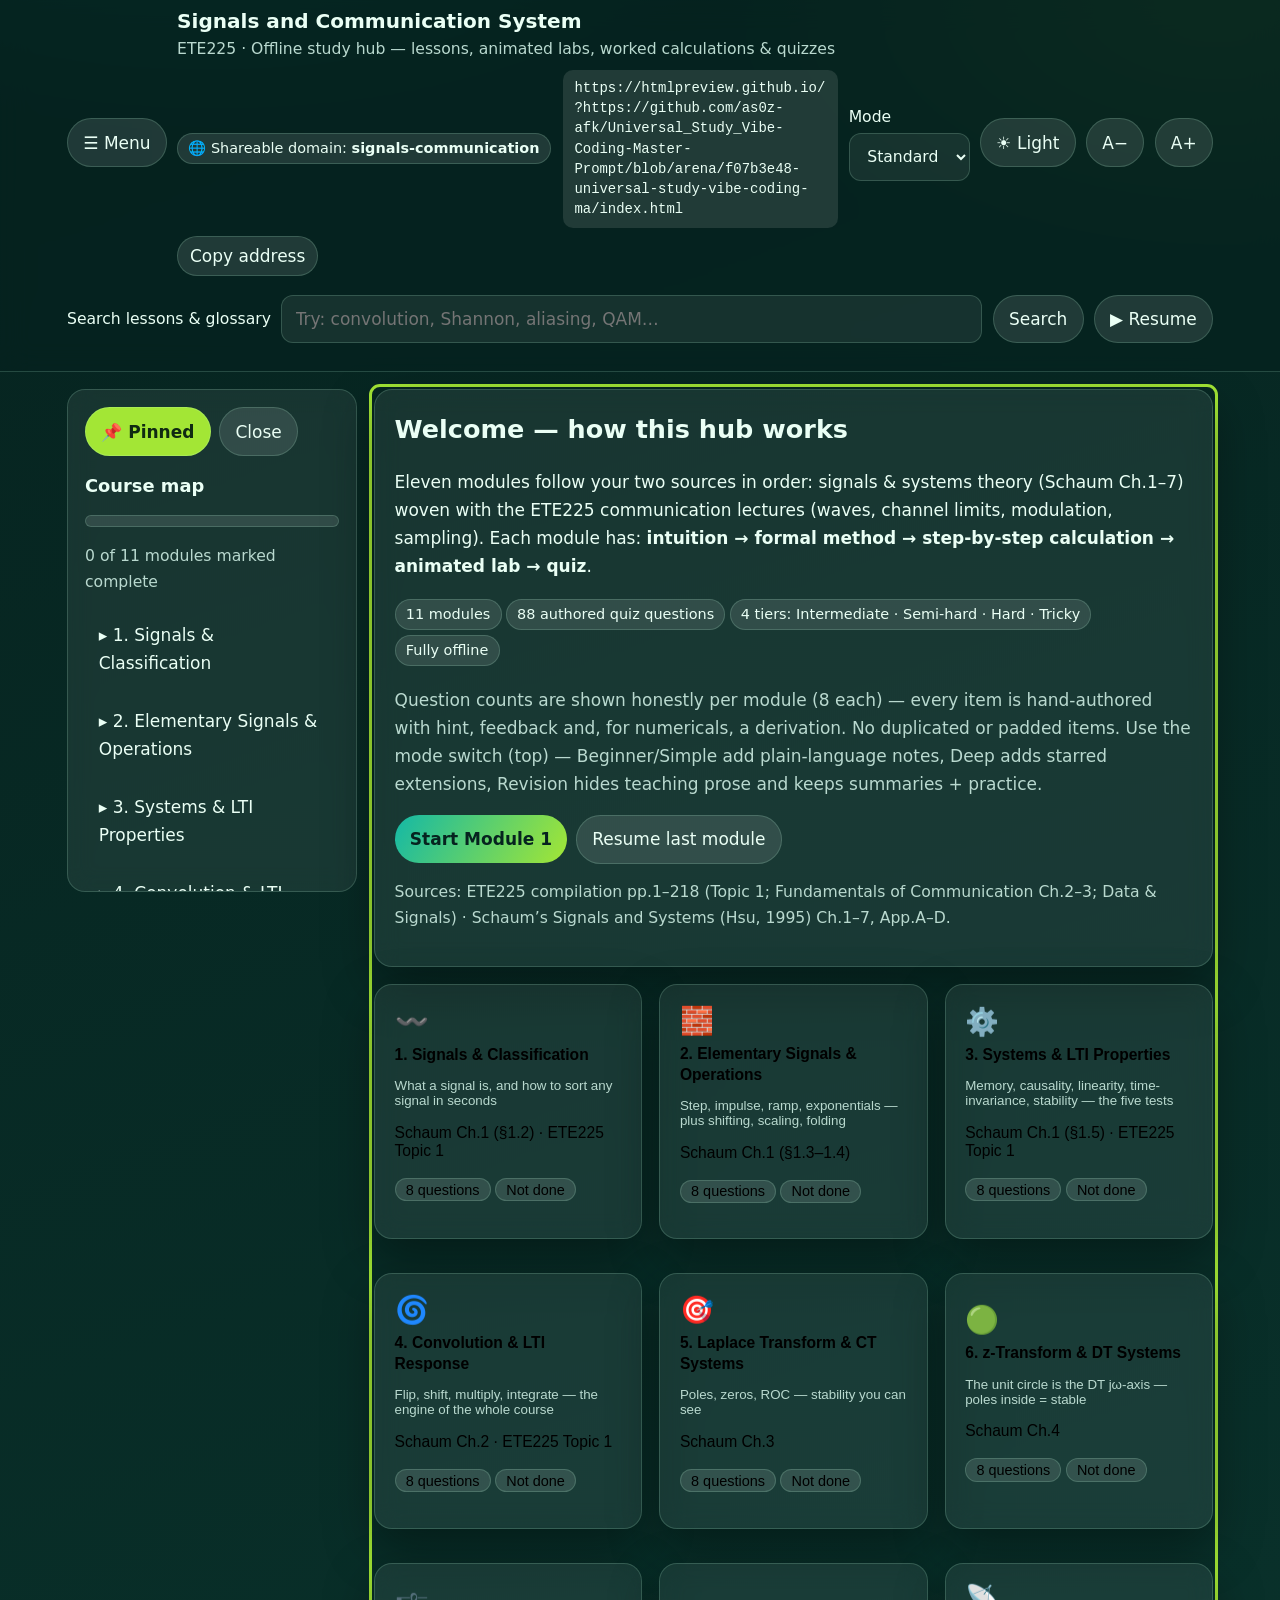
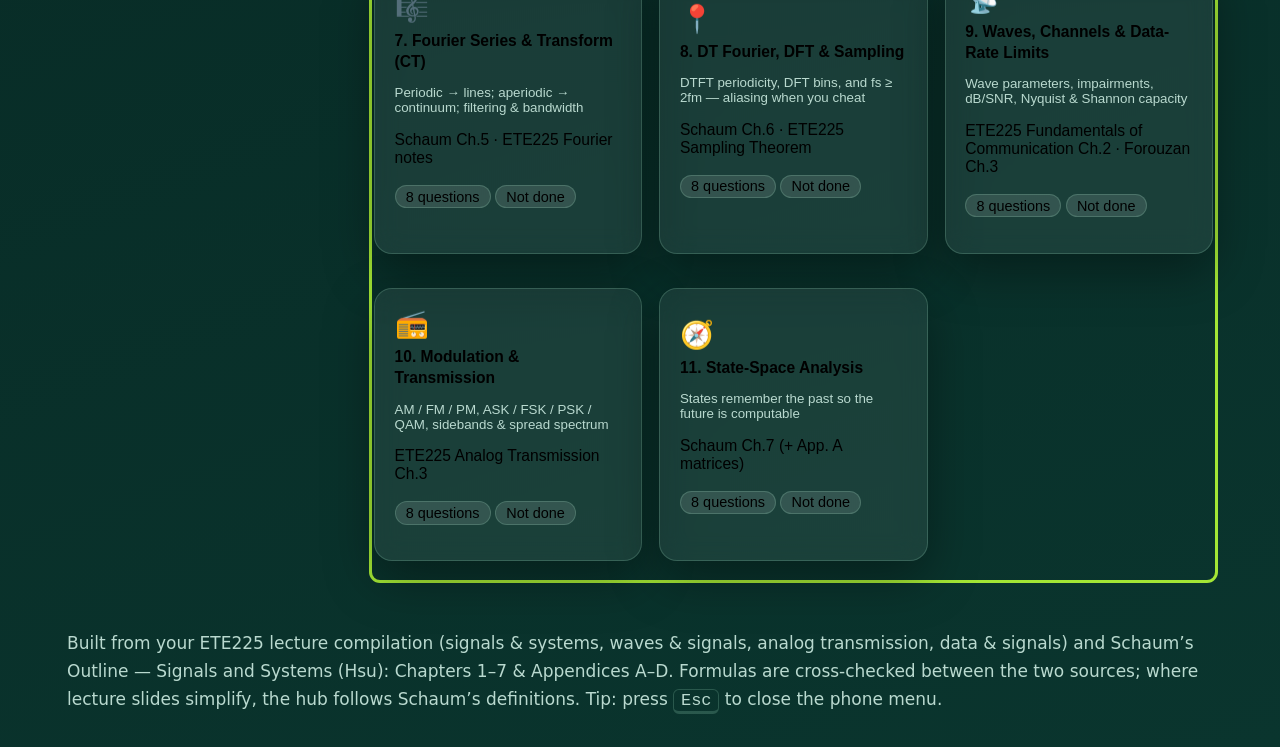
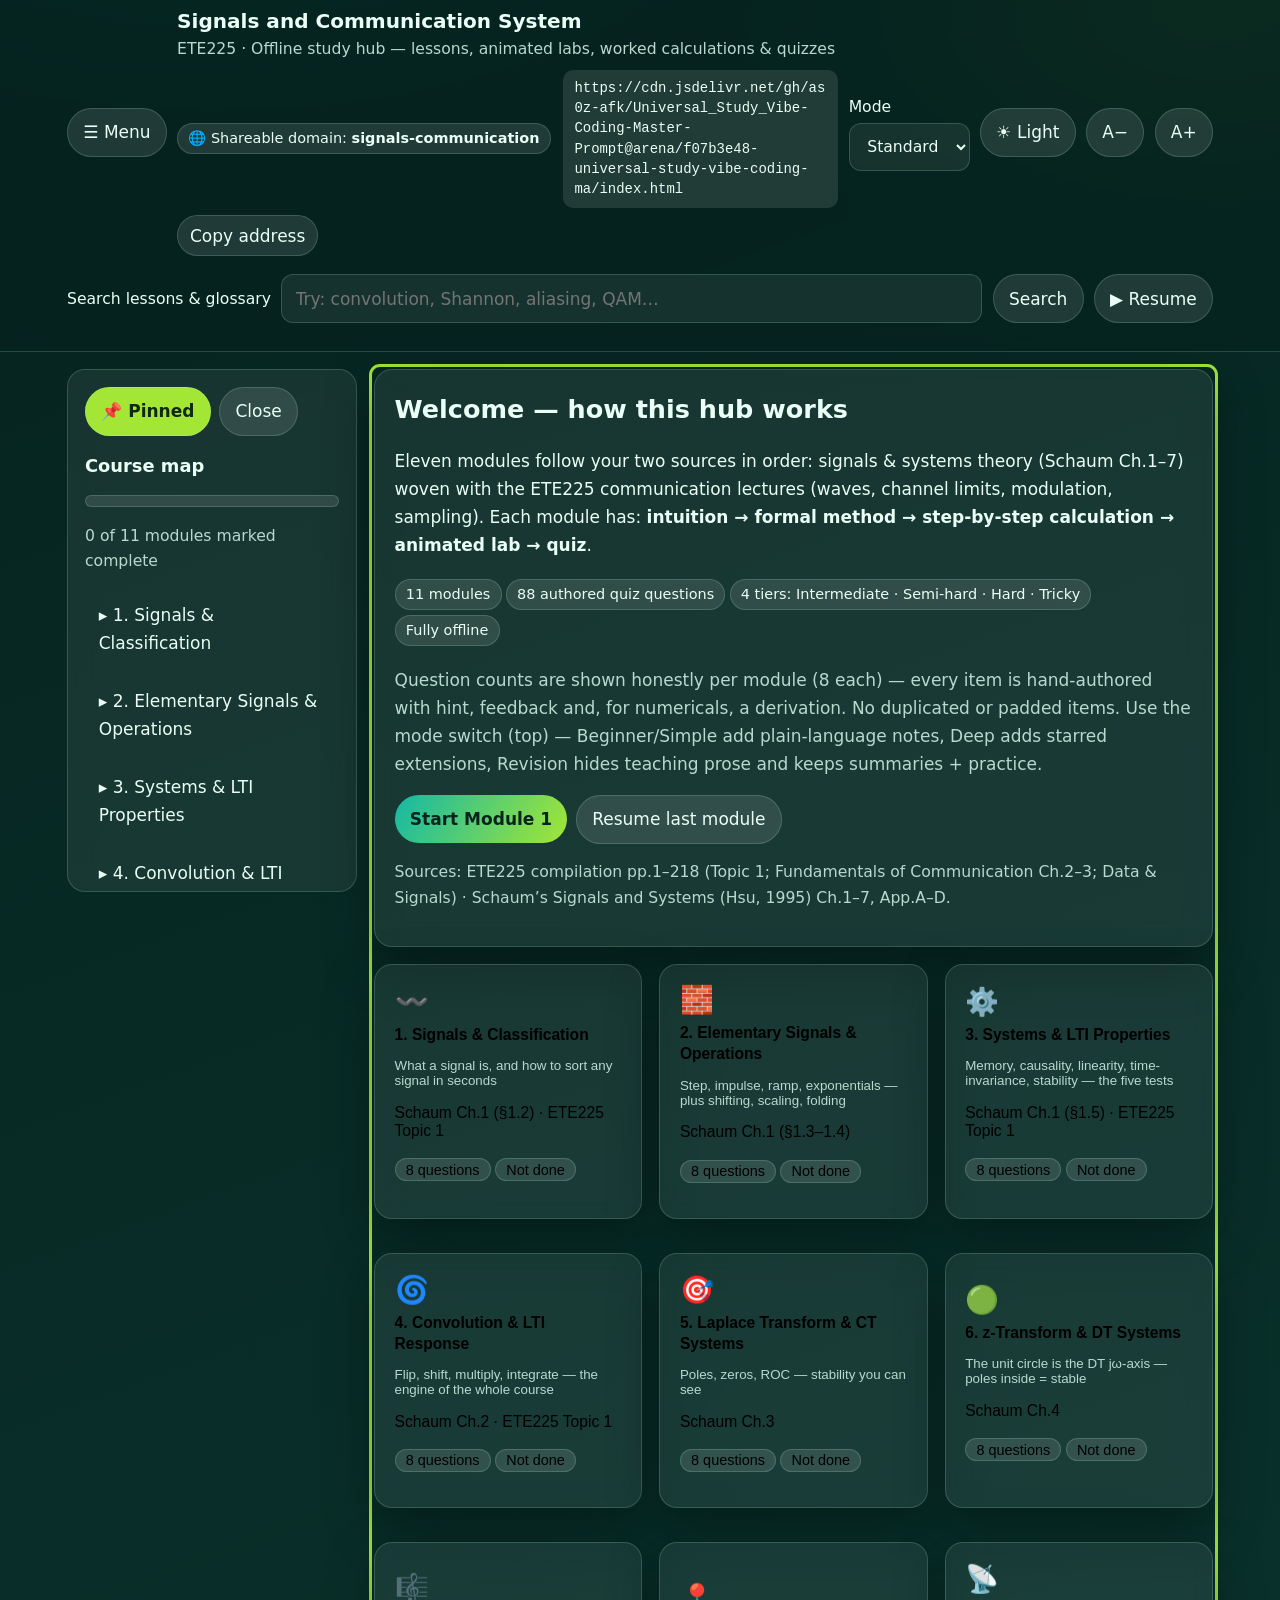
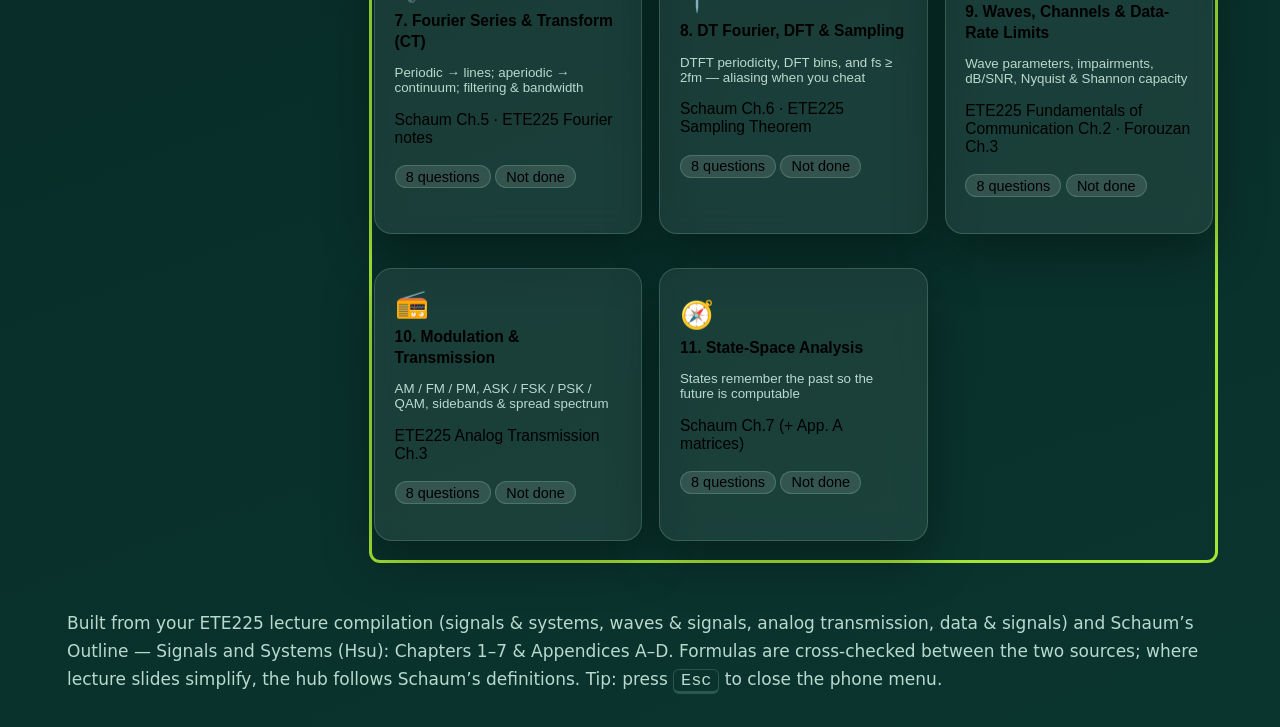
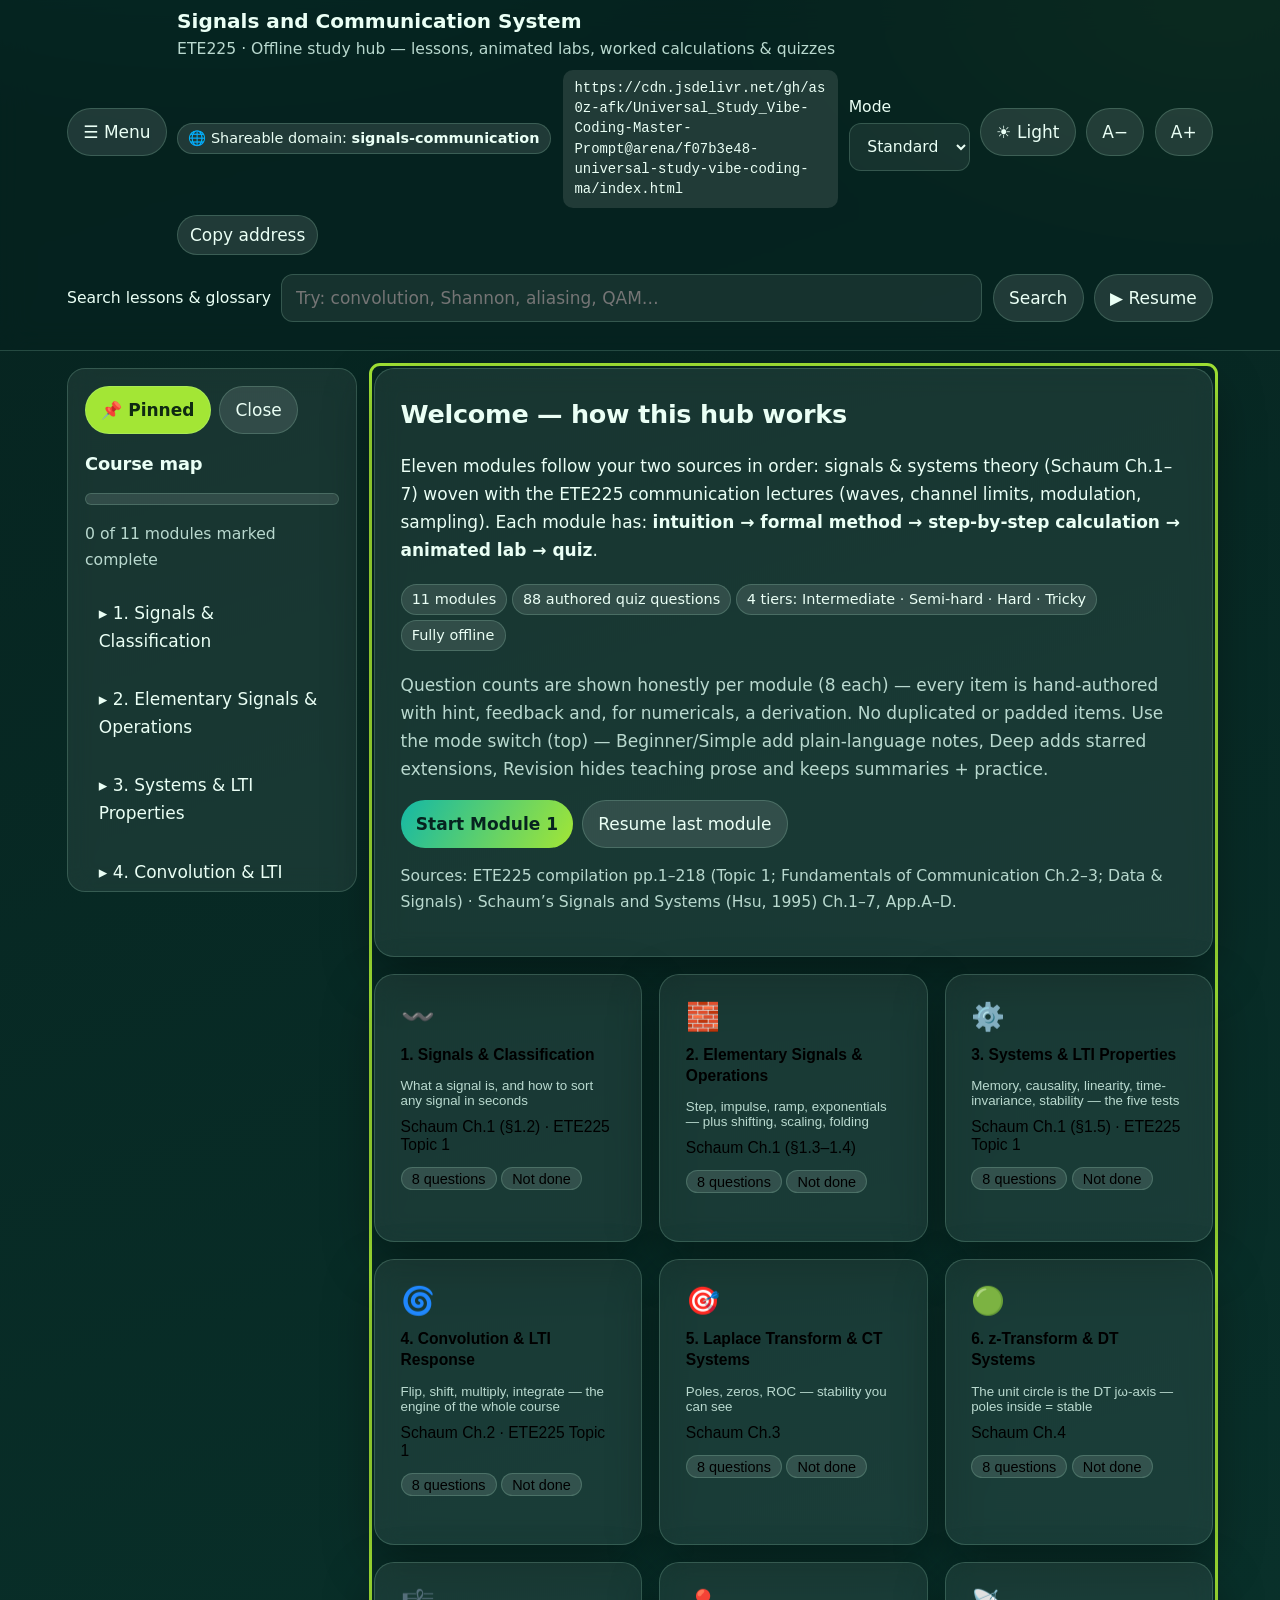
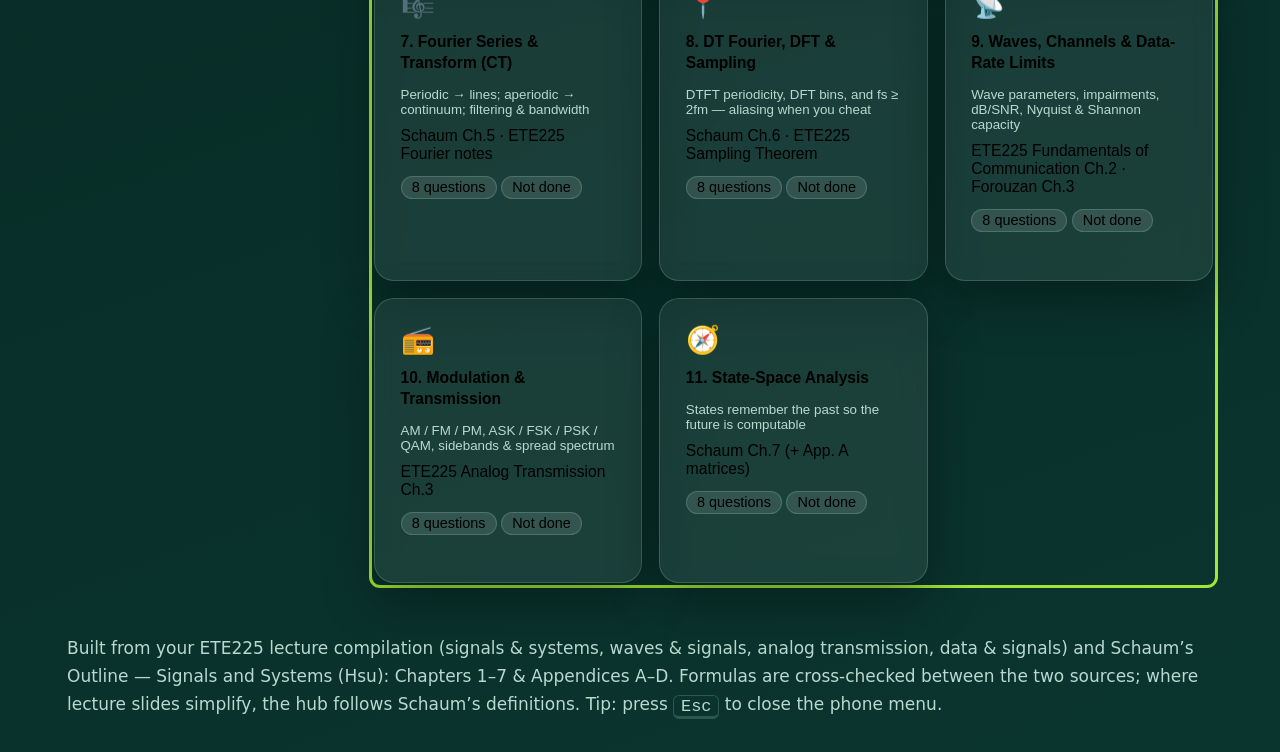
